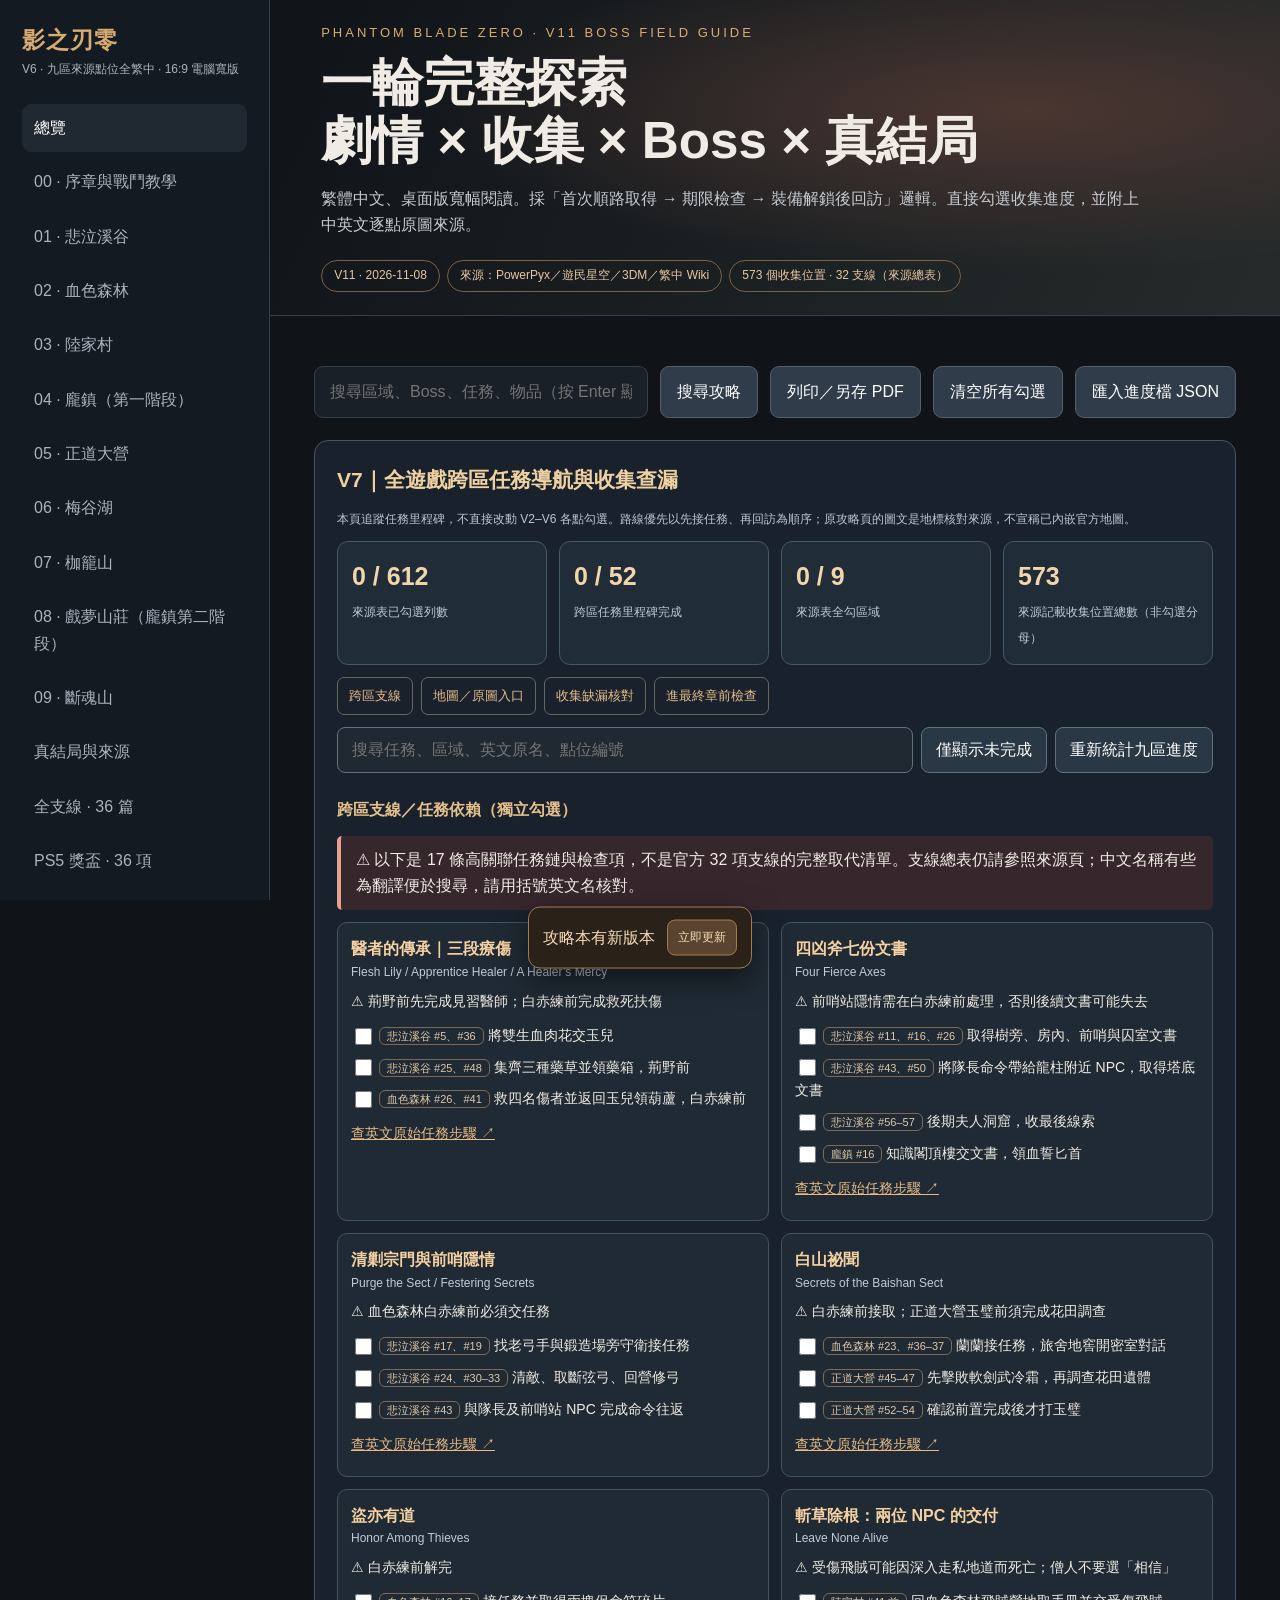
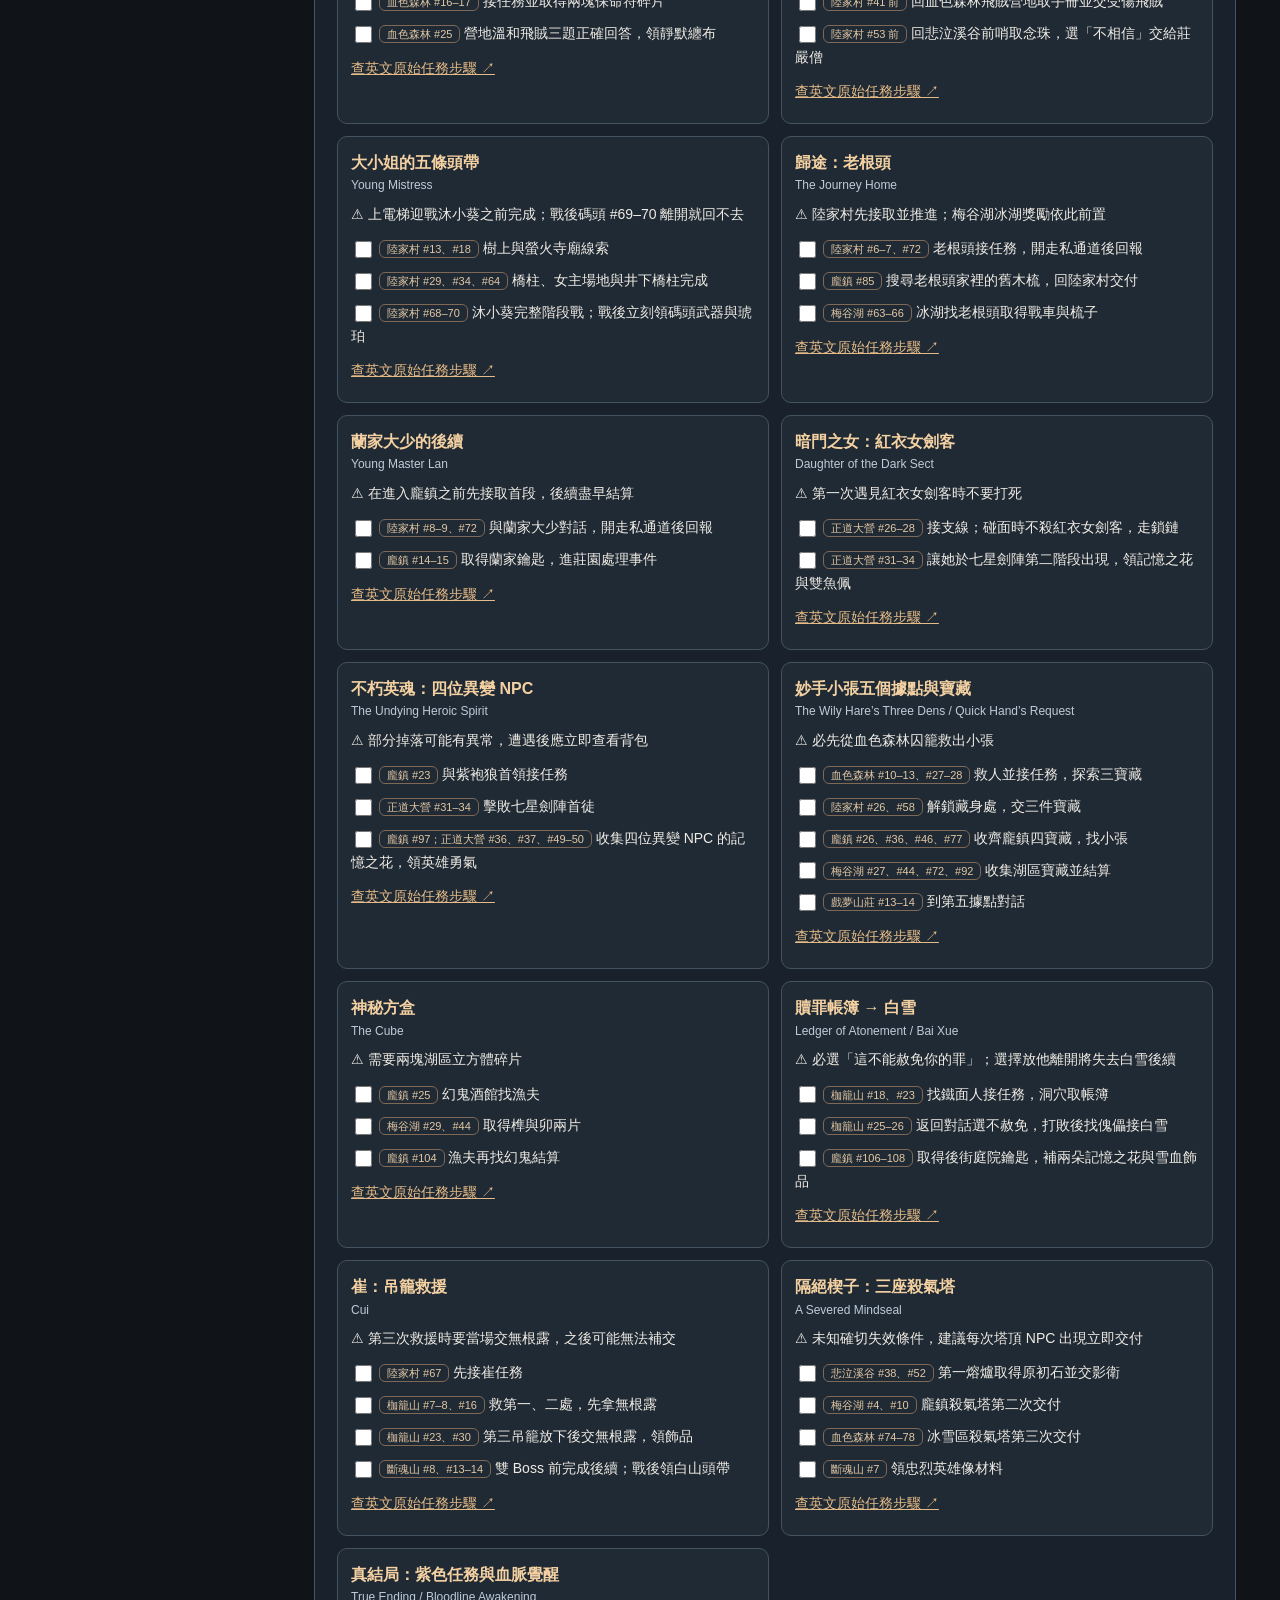
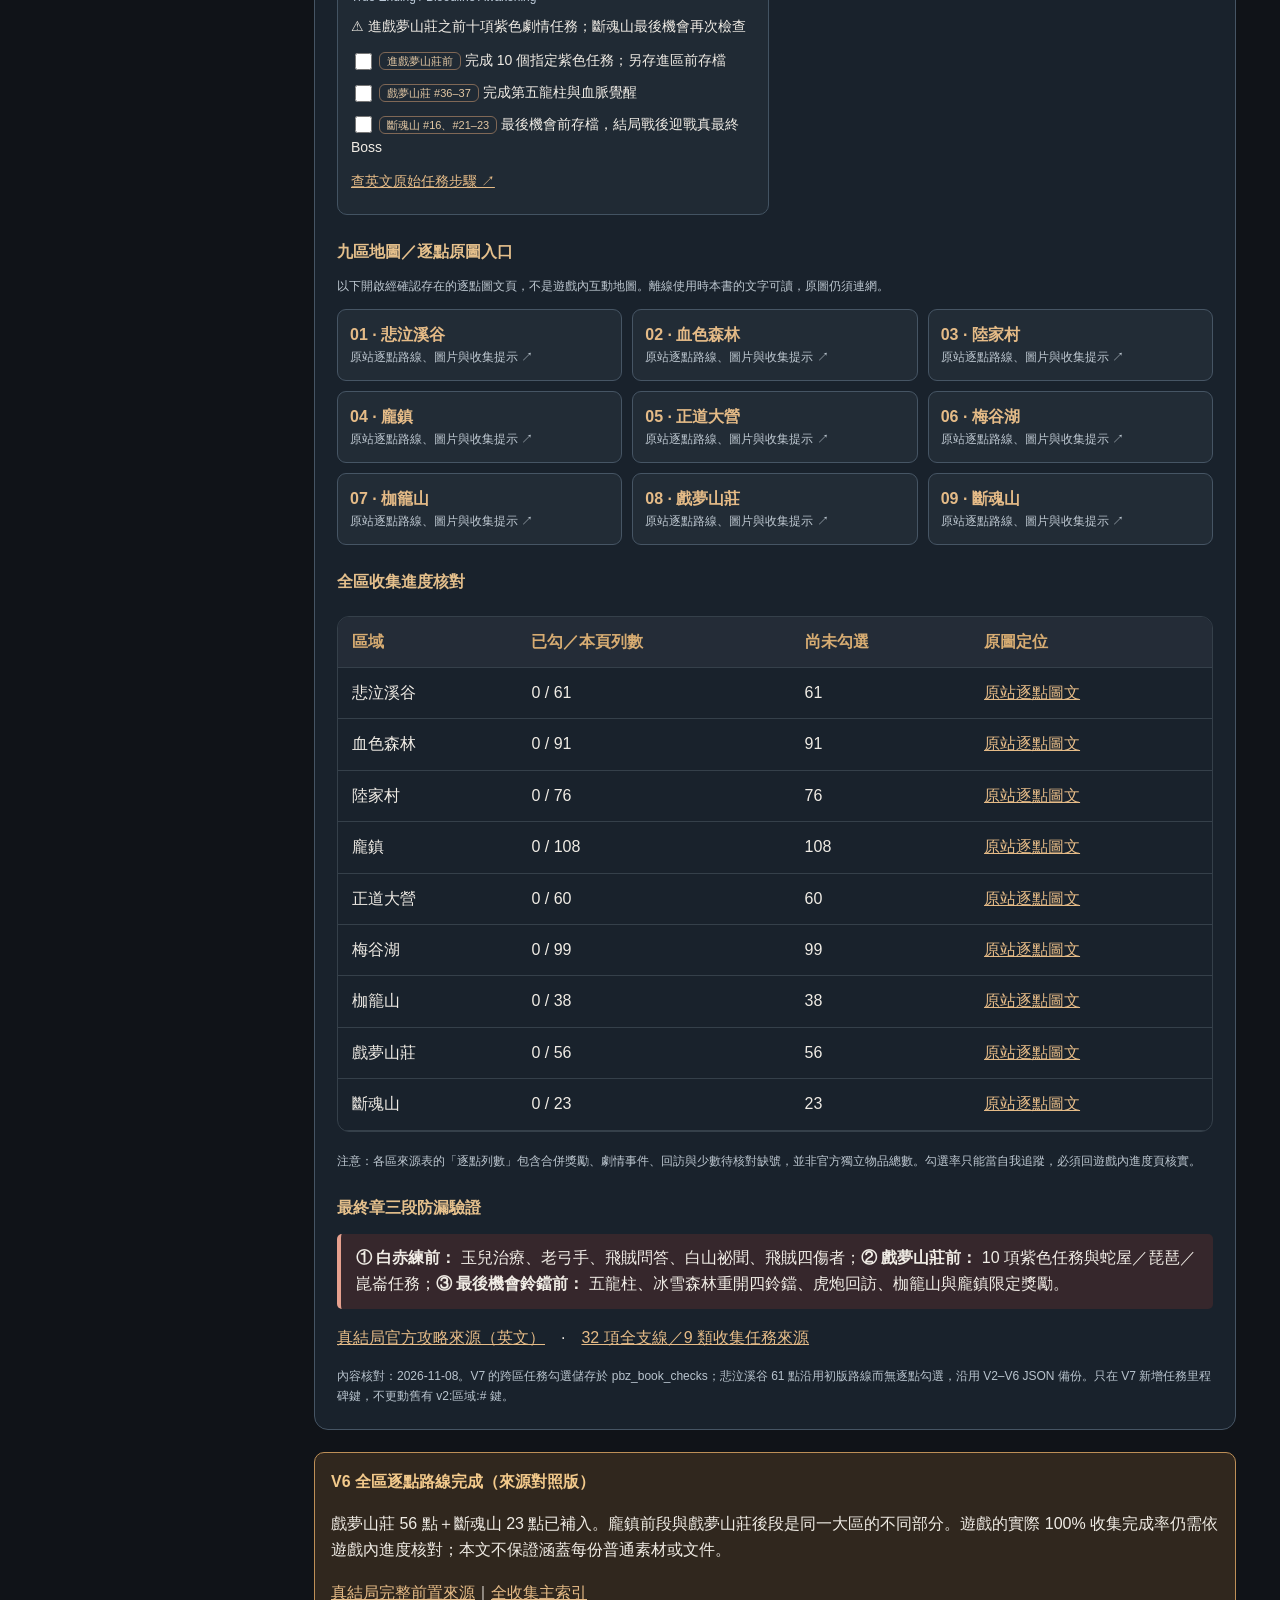
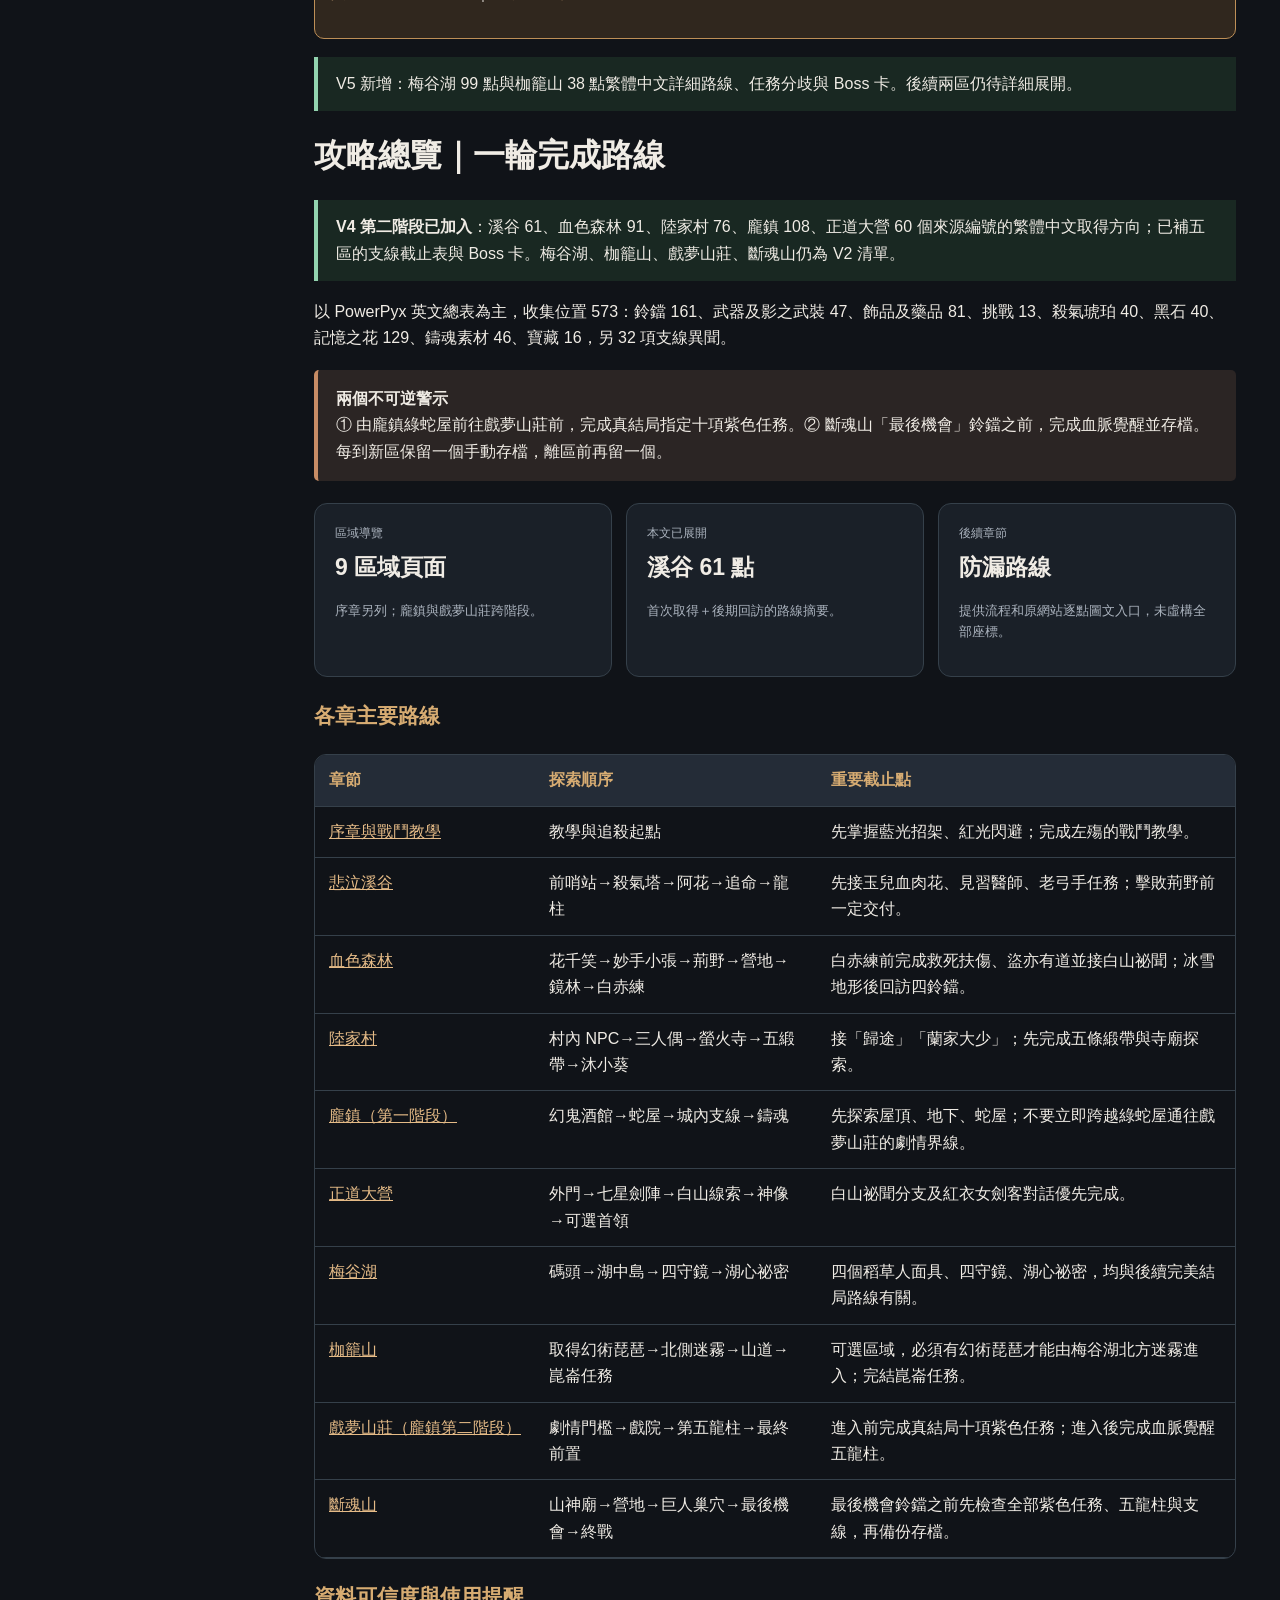
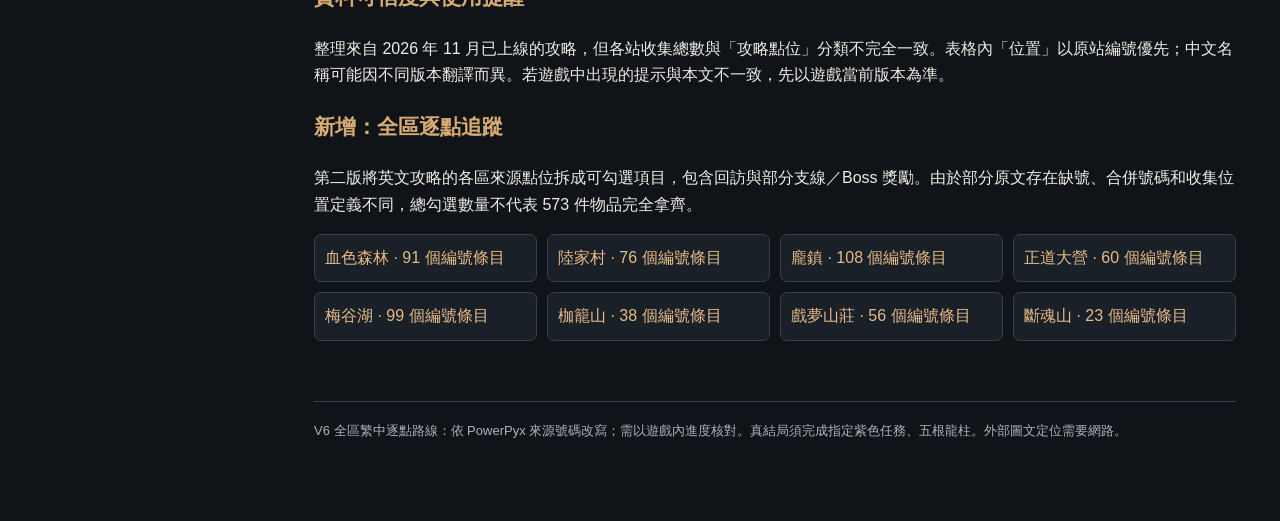
==== docs/index.html @ 02a66f24 "影之刃零攻略本 PWA：離線閱讀、安裝、更新提示 Co-Authored-By: Claude Opus 5.5 <noreply@anthropic.com>" ====
<!DOCTYPE html>

<html lang="zh-Hant"><head><meta charset="utf-8"/><meta content="width=device-width, initial-scale=1, viewport-fit=cover" name="viewport"/><title>影之刃零｜16:9 寬版全流程攻略本</title><style>
:root{--bg:#101318;--panel:#1a2028;--panel2:#202832;--fg:#f0ece5;--muted:#abb3be;--gold:#d7ac72;--line:#35404a;--red:#ef9a9a;--green:#92d3af}*{box-sizing:border-box}html{scroll-behavior:smooth}body{margin:0;font-family:-apple-system,BlinkMacSystemFont,'Noto Sans TC','Microsoft JhengHei',sans-serif;background:var(--bg);color:var(--fg);line-height:1.65}button,input{font:inherit}a{color:#e5bb87}a:hover{text-decoration:none}.app{display:grid;grid-template-columns:270px minmax(0,1fr);min-height:100vh}.sidebar{position:sticky;top:0;height:100vh;overflow-y:auto;background:#141a21;border-right:1px solid var(--line);padding:22px}.brand{font-size:23px;font-weight:800;letter-spacing:1px;color:var(--gold)}.sub{font-size:12px;color:var(--muted)}nav{margin-top:24px;display:grid;gap:6px}nav button{background:transparent;border:0;color:var(--muted);text-align:left;cursor:pointer;padding:11px 12px;border-radius:9px}nav button:hover,nav button.active{background:var(--panel2);color:white}.main{min-width:0}.wrap{max-width:1580px;padding:30px 44px 80px;margin:auto}.hero{aspect-ratio:16/5;min-height:275px;border-bottom:1px solid var(--line);background:radial-gradient(ellipse at 75% 35%,#4b3631,transparent 55%),linear-gradient(115deg,#101318,#252b2b);display:flex;align-items:center;padding:4vw}.hero h1{font-size:clamp(30px,4vw,63px);line-height:1.13;margin:10px 0}.kicker{letter-spacing:3px;color:var(--gold);font-size:13px}.lead{color:#c4cbd1;max-width:820px}.pill{border:1px solid #7e6046;color:#e7c7a1;border-radius:25px;padding:5px 12px;display:inline-block;font-size:12px;margin:6px 7px 0 0}.toolbar{display:flex;gap:12px;flex-wrap:wrap;margin:20px 0}.toolbar input{flex:1;min-width:230px;background:var(--panel);color:var(--fg);border:1px solid var(--line);border-radius:9px;padding:12px 15px}.toolbar button,.btn{background:#303c49;border:1px solid #53606d;color:white;padding:11px 16px;border-radius:9px;cursor:pointer;text-decoration:none;display:inline-block}.toolbar button:hover,.btn:hover{background:#485867}.section{display:none}.section.on{display:block}.section h2{font-size:32px;margin:12px 0}.section h3{font-size:21px;color:var(--gold)}.deck{display:grid;grid-template-columns:repeat(auto-fit,minmax(245px,1fr));gap:14px;margin:22px 0}.card{background:var(--panel);border:1px solid var(--line);padding:20px;border-radius:13px}.card .small{font-size:12px;color:var(--muted)}.card strong{display:block;font-size:23px;margin:5px 0}.warning{border-left:4px solid #c78c65;background:#2b2524;padding:16px 18px;margin:18px 0;border-radius:5px}.good{border-left:4px solid var(--green);background:#192822;padding:14px 18px;margin:18px 0}.tag{font-size:12px;border:1px solid var(--line);padding:3px 9px;border-radius:7px;color:#d4dae0}.tablewrap{overflow:auto;border:1px solid var(--line);border-radius:12px;margin:20px 0}table{width:100%;border-collapse:collapse;min-width:690px}th,td{border-bottom:1px solid var(--line);text-align:left;padding:12px 14px;vertical-align:top}th{background:#242c37;color:var(--gold);position:sticky;top:0}tr:hover td{background:#202830}td:first-child{white-space:nowrap}.check{width:19px;height:19px;accent-color:#b98d54;cursor:pointer}.note{font-size:13px;color:var(--muted)}.checklist{display:grid;gap:10px}.todo{padding:11px 14px;background:var(--panel);border:1px solid var(--line);border-radius:9px;display:flex;gap:12px;align-items:flex-start}.todo.done{opacity:.65}.todo.done .label{text-decoration:line-through}.src{display:flex;flex-wrap:wrap;gap:10px;margin:18px 0}.src a{border:1px solid #685840;border-radius:8px;padding:8px 12px;text-decoration:none;font-size:14px}.footer{font-size:13px;color:var(--muted);border-top:1px solid var(--line);padding-top:18px;margin-top:60px}.chapbar{display:flex;justify-content:space-between;align-items:center;gap:10px;flex-wrap:wrap}.muted{color:var(--muted)}.chapter-progress{font-size:14px;color:var(--gold)}@media(max-width:950px){.app{display:block}.sidebar{position:relative;height:auto;padding:14px}.sidebar nav{grid-template-columns:repeat(3,1fr);margin-top:8px}.wrap{padding:20px}.hero{aspect-ratio:auto;min-height:260px;padding:25px}.section h2{font-size:26px}}@media print{body{background:white;color:#111}.sidebar,.toolbar,.no-print{display:none!important}.app{display:block}.hero{color:#111;background:white;min-height:unset;aspect-ratio:auto;padding:20px}.wrap{padding:0 20px}.section{display:block!important;page-break-before:always}.card,.todo{background:white;color:#111;border-color:#bbb}.muted,.note{color:#555}th{background:#ddd;color:#111}.tablewrap{overflow:visible}table{min-width:0;font-size:10px}a{color:#333}.warning,.good{background:white;color:#111}.chapter-progress{color:#555}}
</style><style id="v2-style">.newtracker{margin-top:24px}.newtracker .filterbar{display:flex;gap:10px;flex-wrap:wrap;align-items:center;margin:16px 0}.newtracker select,.newtracker input[type=search]{padding:9px 12px;background:#202832;border:1px solid #4b5a69;border-radius:7px;color:#f0ece5}.newtracker table{min-width:900px}.newtracker .nloc{max-width:410px;font-size:13px;color:#b7c7d2}.newtracker .en{font-size:13px;color:#d5c4ad}.newtracker .tnum{font-variant-numeric:tabular-nums;color:#d7ac72;font-weight:700}.newtracker .miss{color:#f1a4a4;font-weight:700}.newtracker .unverified{color:#f6c38b}.newtracker .done{opacity:.48}.newtracker .progr{font-size:16px;color:#e6c191}.newtracker .headerrow{display:flex;gap:12px;justify-content:space-between;align-items:center;flex-wrap:wrap}.newtracker .buttons{display:flex;gap:8px}.newtracker .buttons button{font-size:13px;padding:7px 12px}.newtracker details{border:1px solid #35404a;border-radius:10px;padding:12px 15px;background:#1a2028;margin:12px 0}.newtracker summary{cursor:pointer;font-weight:600}.trackerindex{display:grid;grid-template-columns:repeat(auto-fit,minmax(200px,1fr));gap:10px}.trackerindex a{padding:10px;border:1px solid #35404a;border-radius:7px;text-decoration:none;background:#1a2028}.newtracker .srcLink{font-size:12px;white-space:nowrap}@media print{.newtracker .filterbar,.newtracker .buttons{display:none}.newtracker table{font-size:9pt;min-width:0}.newtracker .nloc{color:#333}}</style><style id="v3-style">
.v3head{display:flex;gap:12px;align-items:center;justify-content:space-between;flex-wrap:wrap;margin:23px 0 11px}.v3head h3{margin:0;color:#e9bc7c}.v3index{display:flex;gap:8px;flex-wrap:wrap;margin:13px 0 20px}.v3index a{color:#dbe3e6;text-decoration:none;border:1px solid #4c5964;border-radius:7px;padding:7px 11px;background:#222b35;font-size:13px}.v3boss{display:grid;grid-template-columns:repeat(auto-fit,minmax(290px,1fr));gap:12px;margin:14px 0}.v3boss article{background:#1b242d;border:1px solid #394755;border-radius:11px;padding:15px}.v3boss strong{font-size:16px;color:#f2d4a8}.v3boss small{display:block;color:#aab9c5}.v3boss p{margin:7px 0}.v3task{width:100%;min-width:850px}.v3task td:nth-child(1){min-width:185px}.v3task td:nth-child(3){min-width:290px}.v3guide{border:1px solid #4b5661;background:#1b232b;padding:16px 18px;border-radius:12px;margin:12px 0}.v3-route{font-size:14px;line-height:1.8;color:#e3e5e8}.v3-route .warnflag{color:#ffb2a7;font-weight:bold}.v3-status{font-size:12px;color:#c3d3c9;padding:2px 7px;border:1px solid #4b6a59;border-radius:6px;margin-left:6px}.v3-route-verify{font-size:12px;color:#efc18f}.v3-copy{border:1px solid #647485;border-radius:7px;background:#2b3946;color:#fff;padding:6px 11px;cursor:pointer;font-size:13px}.v3sep{border:0;border-top:1px solid #3b4653;margin:22px 0}.v3jump{scroll-margin-top:15px}.newtracker table th:nth-child(5),.newtracker table td:nth-child(5){min-width:340px}.v3stage{border-left:3px solid #c39a64;padding:7px 11px;margin:14px 0;background:#242a30}.v3key{color:#efc79b}.v3donecount{color:#a5dbba}.v3notes{font-size:13px;color:#b9c6d0}@media print{.v3boss article,.v3guide{background:#fff;color:#111}.v3index{display:none}.v3boss article strong,.v3head h3{color:#333}.v3-route{color:#111}.v3task{min-width:0}}
</style><style>.v5guide{margin:22px 0;padding:20px;background:#1a2028;border:1px solid #46515a;border-radius:12px}.v5guide h3{color:#e8ba82}.v5guide h4{margin-top:18px;color:#d7ac72}.v5guide .warning{padding:12px;margin:12px 0}.v5cards{display:grid;grid-template-columns:repeat(2,minmax(0,1fr));gap:12px}.v5cards article{border:1px solid #46515a;border-radius:9px;padding:12px;background:#222a33}.v5cards article b{color:#ead1a6}.v5cards article p{margin:6px 0 0;color:#c7ccd2}@media(max-width:900px){.v5cards{grid-template-columns:1fr}}</style><style>
.v6-banner{border:1px solid #bd8f57;background:#30271e;border-radius:10px;padding:16px;margin:14px 0}.v6-banner b{color:#f2c98b}.v6-warning{padding:10px 14px;margin:8px 0;border-left:3px solid #ef9a9a;background:#35272a;border-radius:5px}.v6-chip{display:inline-block;border:1px solid #59616b;color:#e7c89e;border-radius:20px;padding:3px 10px;margin:3px;font-size:12px}.v6-boss{border:1px solid #485564;border-radius:8px;padding:12px;margin:9px 0;background:#202935}.v6-boss p{margin:5px 0}.v6-guide h4{color:#e6b783;margin-top:20px}.v6-route{padding:4px 0;line-height:1.6}.v6-print{color:#f3cd97;font-weight:600}@media print{.v6-guide,.v6-route{color:#111!important}.v6-warning{color:#111!important}}
</style><style>
.v7panel{margin:22px 0;padding:22px;background:#19222c;border:1px solid #465564;border-radius:14px}.v7panel h3{margin:0 0 12px;color:#eed0a1}.v7panel h4{color:#e5c08c;margin:24px 0 8px}.v7stats{display:grid;grid-template-columns:repeat(auto-fit,minmax(150px,1fr));gap:12px}.v7stat{border:1px solid #475765;border-radius:11px;padding:14px;background:#202c37}.v7stat strong{font-size:25px;color:#f2d5aa;display:block}.v7stat span{font-size:12px;color:#becbd5}.v7grid{display:grid;grid-template-columns:repeat(2,minmax(0,1fr));gap:12px}.v7quest{border:1px solid #435362;border-radius:10px;background:#202a34;padding:13px}.v7quest .v7meta{font-size:12px;color:#bdcbd9}.v7quest b{color:#f4d1a2}.v7quest p{margin:7px 0;font-size:14px}.v7quest label{display:block;padding:4px 0;cursor:pointer;font-size:14px}.v7quest input{accent-color:#d7ac72;width:17px;height:17px;vertical-align:middle;margin-right:7px}.v7quest.done{border-color:#54806a;opacity:.72}.v7warning{border-left:4px solid #e6a08e;padding:11px 15px;background:#36272c;margin:12px 0;border-radius:5px}.v7nav{display:flex;gap:8px;flex-wrap:wrap;margin:12px 0}.v7nav a{border:1px solid #6a665f;padding:7px 11px;border-radius:7px;text-decoration:none;font-size:13px}.v7mono{font-variant-numeric:tabular-nums}.v7mapgrid{display:grid;grid-template-columns:repeat(3,minmax(0,1fr));gap:10px}.v7mapgrid a{display:block;text-decoration:none;border:1px solid #465564;background:#222c36;border-radius:9px;padding:12px}.v7mapgrid a:hover{border-color:#d7ac72}.v7small{font-size:12px;color:#bdc7d0}.v7badge{border:1px solid #806856;border-radius:6px;padding:2px 7px;font-size:11px;color:#e3c8a4}.v7controls{display:flex;gap:8px;flex-wrap:wrap;margin:10px 0 20px}.v7controls button{background:#2a3744;border:1px solid #61707c;border-radius:8px;padding:9px 14px;color:#fff;cursor:pointer}.v7controls input{background:#202832;color:#fff;border:1px solid #61707c;border-radius:8px;padding:9px 14px;min-width:250px;flex:1}.v7foot{font-size:12px;color:#b9c4ce;margin-top:15px}.v7routeflag{border-left:3px solid #e2b580;padding:7px 13px;background:#282b2c;margin:14px 0}@media(max-width:1000px){.v7grid{grid-template-columns:1fr}.v7mapgrid{grid-template-columns:repeat(2,minmax(0,1fr))}}@media print{.v7panel,.v7quest,.v7stat{background:white;color:#111}.v7quest b,.v7stat strong{color:#111}.v7controls{display:none}.v7warning{color:#111;background:#fff}}
</style><style>
.v8tools{display:flex;align-items:center;gap:10px;flex-wrap:wrap;margin:16px 0}
.v8tools input[type=text],.v8tools input:not([type]),.v8tools select{flex:1;min-width:240px;border:1px solid #5d6770;padding:11px;background:#17222c;color:#f7ede2;border-radius:8px}
.v8tools label{display:flex;align-items:center;gap:6px;font-size:13px}
.v8cards{display:grid;grid-template-columns:repeat(auto-fit,minmax(315px,1fr));gap:12px;margin:12px 0 24px}
.v8item{padding:15px;border:1px solid #49535c;border-radius:9px;background:#202a34;line-height:1.6;font-size:13px}
.v8item.done{opacity:.54}.v8item.v8risk{border-left:4px solid #c68c63}
.v8head{display:flex;align-items:center;justify-content:space-between;gap:10px;margin-bottom:5px}
.v8head label{display:flex;gap:9px;align-items:center;font-size:14px}.v8item a{display:inline-block;color:#e5bd82;margin-top:9px}
.v8en,.v8zone{color:#a7bbc7;font-size:12px;margin-bottom:6px}.v8warn{font-size:11px;color:#f5b788}.v8type{font-size:11px;border:1px solid #64717a;border-radius:5px;padding:2px 6px}
.v8stats{display:flex;flex-wrap:wrap;gap:14px;margin:12px 0 17px;color:#eec890}.v8num{min-width:185px;flex:1;background:#202a34;border:1px solid #49535c;padding:14px;border-radius:9px;display:flex;flex-direction:column;gap:3px}.v8num b{font-size:24px}.v8num span{font-size:12px;color:#bdc9d0}
.v8file{cursor:pointer;border:1px solid #64717a;border-radius:7px;padding:10px 12px}.v8file input{max-width:200px;font-size:11px}
@media print{.v8tools{display:none}.v8cards{display:block}.v8item{break-inside:avoid;margin-bottom:10px}}
</style><style id="v9-styles">
.v9layout{display:grid;grid-template-columns:minmax(240px,340px) minmax(0,1fr);gap:18px;align-items:start}.v9panel{padding:20px;background:#1a232d;border:1px solid #465564;border-radius:13px;margin:15px 0}.v9panel h3{margin:0 0 12px;color:#edc18a}.v9tabs{display:flex;flex-wrap:wrap;gap:8px;margin:12px 0}.v9tabs button,.v9btn{cursor:pointer;background:#253340;border:1px solid #637080;color:#f2efe7;border-radius:7px;padding:8px 12px;font-size:13px}.v9tabs button.sel{background:#6e533a;border-color:#b18c5b;color:white}.v9panel select,.v9panel input[type=search]{background:#172029;color:white;border:1px solid #5c6c7b;border-radius:8px;padding:10px;max-width:100%;width:100%}.v9list{display:grid;gap:10px}.v9item{border:1px solid #3c4b59;border-radius:9px;padding:13px;background:#202c36}.v9item strong{color:#f1d5a9}.v9item p{margin:8px 0;color:#c9d3dd;font-size:13px}.v9item small{color:#acc0cf}.v9link{color:#f4c88e!important;font-size:13px;margin-right:12px}.v9danger{border-left:4px solid #ed9b90}.v9grid{display:grid;grid-template-columns:repeat(auto-fit,minmax(260px,1fr));gap:12px}.v9brief{font-size:13px;color:#c0ccda;line-height:1.7}.v9step{display:grid;grid-template-columns:22px 1fr;gap:9px;margin:9px 0;font-size:13px}.v9step b{color:#ebc194}.v9call{border-left:3px solid #d9aa69;background:#292821;padding:13px;margin:12px 0;color:#ecdfc6}.v9pulse{outline:3px solid #e5c087!important;outline-offset:1px}#v9bossList .v9item{margin-bottom:10px}.v9bossrow{display:flex;flex-wrap:wrap;justify-content:space-between;align-items:center;gap:10px}.v9bossrow label{display:flex;gap:8px;align-items:center}.v9bossrow input{accent-color:#d7ac72;width:18px;height:18px}.v9small{font-size:12px;color:#bbc8d4}@media(max-width:1000px){.v9layout{grid-template-columns:1fr}}@media print{.v9panel,.v9item{background:#fff;color:#111}.v9item p,.v9brief{color:#222}.v9tabs,.v9btn{display:none!important}}
</style><style id="v10-style">
.v10intro{color:#bbcad5;font-size:14px;line-height:1.8}.v10grid{display:grid;grid-template-columns:repeat(auto-fit,minmax(255px,1fr));gap:13px}.v10box{padding:17px;border:1px solid #495a69;background:#192632;border-radius:12px;margin:12px 0}.v10box h3{margin:3px 0 12px;color:#f0c997}.v10big{font-size:26px;font-weight:750;color:#f7d4a1}.v10small{font-size:12px;color:#aebfcc}.v10warning{border-left:4px solid #e9a16e;padding:12px;background:#292720;color:#f8e8d5;margin:13px 0}.v10table{width:100%;min-width:760px;font-size:13px}.v10table td,.v10table th{padding:9px 11px}.v10list{display:grid;gap:10px}.v10item{padding:13px;border:1px solid #435461;background:#202c37;border-radius:9px}.v10item label{display:flex;align-items:flex-start;gap:9px;cursor:pointer}.v10item input[type=checkbox]{width:19px;height:19px;accent-color:#d6b184;margin-top:3px;flex-shrink:0}.v10item b{color:#eec89d}.v10item p{font-size:13px;color:#c1d0da;margin:6px 0}.v10input,.v10btn{font-size:13px;padding:9px 11px;border:1px solid #647384;background:#263747;color:#eee;border-radius:7px}.v10btn{cursor:pointer}.v10input{max-width:100%;width:100%}.v10actions{display:flex;gap:9px;flex-wrap:wrap;margin:12px 0}.v10meta{color:#b8c8d4;font-size:12px}.v10progress{height:7px;border-radius:8px;background:#364651;overflow:hidden}.v10progress span{display:block;height:100%;background:#d6aa72}.v10pill{display:inline-block;border:1px solid #66717d;border-radius:5px;padding:1px 6px;font-size:11px;margin-right:6px;color:#d5dce5}.v10num{font-variant-numeric:tabular-nums}.v10split{display:grid;grid-template-columns:1fr 1fr;gap:14px}.v10muted{color:#97a9ba}.v10detail summary{cursor:pointer;padding:7px 0;color:#f3d1a0}@media(max-width:940px){.v10split{grid-template-columns:1fr}}@media print{.v10btn,.v10actions{display:none!important}.v10item,.v10box{break-inside:avoid;background:#fff;color:#111}.v10item p,.v10small{color:#333}}
</style><style id="v11style">
.v11intro{font-size:14px;color:#c5d1dc;max-width:1050px;line-height:1.85}.v11bar{display:flex;flex-wrap:wrap;gap:10px;align-items:center;margin:18px 0}.v11bar select,.v11bar input{background:#17232d;color:#fff;border:1px solid #586b78;border-radius:8px;padding:11px;min-width:180px}.v11bar input{min-width:265px;flex:1}.v11actions{display:flex;gap:8px;flex-wrap:wrap}.v11btn{background:#2e3945;color:#f5e9d6;border:1px solid #637486;border-radius:8px;padding:9px 14px;cursor:pointer}.v11btn:focus-visible{outline:2px solid #e6b879}.v11card{background:#1b2530;border:1px solid #455360;border-radius:13px;margin:12px 0;overflow:hidden}.v11card summary{padding:15px 19px;cursor:pointer;list-style:none;display:flex;gap:16px;justify-content:space-between;align-items:center}.v11card summary::-webkit-details-marker{display:none}.v11card[open]{border-color:#8a6c50}.v11card .v11body{padding:6px 20px 20px;border-top:1px solid #3a4854}.v11card h3{font-size:18px;margin:0;color:#efd0a3}.v11sub{color:#a9bccb;font-size:12px}.v11tag{font-size:11px;border:1px solid #78654c;border-radius:50px;color:#edc99b;padding:3px 9px;white-space:nowrap}.v11tag.danger{border-color:#a66764;color:#ffb4af}.v11grid{display:grid;grid-template-columns:repeat(auto-fit,minmax(260px,1fr));gap:13px}.v11box{background:#222e3a;padding:13px 15px;border-radius:8px;margin:11px 0}.v11box b{color:#f3c990}.v11box p{margin:5px 0;color:#e0e6eb;font-size:13px}.v11done{display:flex;gap:8px;align-items:center;font-size:13px;cursor:pointer}.v11done input{width:19px;height:19px;accent-color:#d7ac72}.v11small{font-size:12px;color:#bdcad5}.v11links{display:flex;gap:15px;flex-wrap:wrap;font-size:13px}.v11banner{padding:15px 18px;background:#282820;border-left:4px solid #c9a26a;margin:16px 0}.v11count{font-size:13px;color:#e4c8a4}.v11link{color:#efc58c}.v11empty{padding:28px;color:#c3cbd2}.v11spoiler{border:1px dashed #7e6861;padding:9px;border-radius:7px;margin:9px 0}.v11spoiler summary{cursor:pointer;color:#e6c7a3}.v11spoiler p{font-size:13px;margin:8px 0}.v11checklist{display:grid;grid-template-columns:repeat(auto-fit,minmax(240px,1fr));gap:8px;margin:12px 0}.v11checklist label{border:1px solid #445565;border-radius:8px;padding:10px;display:flex;gap:9px;align-items:center;font-size:13px}.v11checklist input{accent-color:#d7ac72}.v11printnote{font-size:12px;color:#a9bacb}@media(max-width:800px){.v11card summary{align-items:flex-start;flex-direction:column}.v11bar select,.v11bar input{width:100%}}@media print{.v11card,.v11box{background:white;color:#111}.v11box p{color:#222}.v11bar,.v11actions,.v11links{display:none}}
</style><meta name="theme-color" content="#141a21"/>
<meta name="description" content="影之刃零 電腦版全流程攻略：九區路線、收集、Boss 詳解、地圖對照，可離線閱讀"/>
<link rel="manifest" href="manifest.webmanifest"/>
<link rel="icon" href="icons/icon.svg" type="image/svg+xml"/>
<link rel="apple-touch-icon" href="icons/apple-touch-icon.png"/>
<meta name="apple-mobile-web-app-capable" content="yes"/>
<meta name="mobile-web-app-capable" content="yes"/>
<meta name="apple-mobile-web-app-status-bar-style" content="black-translucent"/>
<meta name="apple-mobile-web-app-title" content="影之刃零攻略"/>
<style id="pwa-css">/* ===== PWA 外殼樣式（由 build.py 注入） ===== */
:root{--sat:env(safe-area-inset-top,0px);--sab:env(safe-area-inset-bottom,0px)}
body{padding-bottom:var(--sab);-webkit-tap-highlight-color:transparent;overscroll-behavior-y:none}
.pwa-box{margin-top:18px;padding:12px;border:1px solid var(--line);border-radius:11px;background:#18202a;display:grid;gap:8px}
.pwa-box .pwa-ver{font-size:11px;color:var(--muted);line-height:1.5}
.pwa-box .pwa-row{display:flex;gap:6px;flex-wrap:wrap}
.pwa-btn{background:#303c49;border:1px solid #53606d;color:#fff;padding:7px 10px;border-radius:8px;cursor:pointer;font-size:12px}
.pwa-btn:hover{background:#485867}
.pwa-btn.gold{background:#5a4430;border-color:#a37b4f;color:#f5dcb9}
.pwa-net{display:inline-block;font-size:11px;padding:2px 8px;border-radius:20px;border:1px solid #3f6b55;color:var(--green)}
.pwa-net.off{border-color:#7e4a4a;color:var(--red)}
.pwa-toast{position:fixed;left:50%;bottom:calc(18px + var(--sab));transform:translateX(-50%) translateY(140%);z-index:9999;background:#2a2219;border:1px solid #a37b4f;color:#f5dcb9;border-radius:12px;padding:12px 14px;display:flex;gap:12px;align-items:center;box-shadow:0 10px 30px #0008;transition:transform .3s ease;max-width:calc(100vw - 32px);white-space:nowrap}
.pwa-toast.show{transform:translateX(-50%) translateY(0)}
.pwa-ios{font-size:12px;color:var(--muted);display:none}
@media(max-width:950px){
  .sidebar{position:sticky;top:0;z-index:50;padding:calc(10px + var(--sat)) 12px 8px;border-right:0;border-bottom:1px solid var(--line);background:#141a21f2;backdrop-filter:blur(8px)}
  .sidebar .brand{font-size:18px}
  .sidebar>.sub,.sidebar nav+.sub{display:none}
  .sidebar nav{display:flex!important;overflow-x:auto;gap:4px;margin-top:6px;scrollbar-width:none;-webkit-overflow-scrolling:touch}
  .sidebar nav::-webkit-scrollbar{display:none}
  .sidebar nav button{flex:0 0 auto;white-space:nowrap;padding:7px 11px;font-size:14px}
  .pwa-box{display:none}
  .sidebar.pwa-open .pwa-box{display:grid}
  .pwa-menu{display:inline-block!important}
  .hero{min-height:200px}
  .toolbar input{min-width:0;flex:1 1 100%}
  .toolbar button{flex:1 1 auto;padding:9px 12px}
}
.pwa-menu{display:none;float:right;background:transparent;border:1px solid var(--line);color:var(--muted);border-radius:8px;padding:3px 9px;cursor:pointer;font-size:13px}
@media print{.pwa-box,.pwa-toast,.pwa-menu{display:none!important}}
</style></head><body><div class="app"><aside class="sidebar"><div class="brand">影之刃零</div><div class="sub">全流程攻略本 · 16:9 電腦寬版</div><nav id="nav"></nav><div class="sub" style="margin-top:23px">☑ 勾選進度保留在此瀏覽器<br/>⌘ / Ctrl + F 可搜尋本頁<br/>瀏覽器列印可另存 PDF</div></aside><main class="main"><header class="hero"><div><div class="kicker">PHANTOM BLADE ZERO · V4 FULL ROUTE FIELD GUIDE</div><h1>一輪完整探索<br/>劇情 × 收集 × Boss × 真結局</h1><p class="lead">繁體中文、桌面版寬幅閱讀。採「首次順路取得 → 期限檢查 → 裝備解鎖後回訪」邏輯。直接勾選收集進度，並附上中英文逐點原圖來源。</p><span class="pill">研究日期 2026-11-07</span><span class="pill">來源：PowerPyx／遊民星空／3DM／繁中 Wiki</span><span class="pill">573 個收集位置 · 32 支線（來源總表）</span></div></header><div class="wrap"><div class="toolbar no-print"><input id="search" placeholder="搜尋區域、Boss、任務、物品（按 Enter 顯示結果）"/><button id="searchBtn">搜尋攻略</button><button id="print">列印／另存 PDF</button><button id="clear">清空所有勾選</button></div><div id="content"></div><div class="footer">V9 導航強化版：全九區繁體中文來源路線與回訪表、36 篇支線標題、36 個 PS5 獎盃核對。來源編號不等於遊戲內獨立物品數。中文任務名為對照意譯；部分 Boss 詳細招式與遊戲實際地圖仍需實機核實。</div></div></main></div>
<script>
const chapters=[["序章", "序章與戰鬥教學", "教學與追殺起點", "先掌握藍光招架、紅光閃避；完成左殤的戰鬥教學。", "無需強制完成收集點表。", "https://www.3dmgame.com/gl/3993074.html"], ["悲泣溪谷", "悲泣溪谷", "前哨站→殺氣塔→阿花→追命→龍柱", "先接玉兒血肉花、見習醫師、老弓手任務；擊敗荊野前一定交付。", "61 個攻略編號；後期還需回訪。", "https://www.powerpyx.com/phantom-blade-zero-weeping-creek-valley-collectible-locations/"], ["血色森林", "血色森林", "花千笑→妙手小張→荊野→營地→鏡林→白赤練", "白赤練前完成救死扶傷、盜亦有道並接白山祕聞；冰雪地形後回訪四鈴鐺。", "包含鏡林、龍柱、妙手小張三件寶藏。", "https://www.powerpyx.com/phantom-blade-zero-crimson-forest-collectible-locations/"], ["陸家村", "陸家村", "村內 NPC→三人偶→螢火寺→五緞帶→沐小葵", "接「歸途」「蘭家大少」；先完成五條緞帶與寺廟探索。", "76 個攻略編號；若路障未解，標記回訪。", "https://www.powerpyx.com/phantom-blade-zero-village-of-lu-collectible-locations/"], ["龐鎮", "龐鎮（第一階段）", "幻鬼酒館→蛇屋→城內支線→鑄魂", "先探索屋頂、地下、蛇屋；不要立即跨越綠蛇屋通往戲夢山莊的劇情界線。", "可解鎖鑄魂，妙手小張在此另有寶藏。", "https://www.powerpyx.com/phantom-blade-zero-pangzhen-collectible-locations/"], ["正道大營", "正道大營", "外門→七星劍陣→白山線索→神像→可選首領", "白山祕聞分支及紅衣女劍客對話優先完成。", "60 個攻略編號；留意人偶與回訪武裝。", "https://www.powerpyx.com/phantom-blade-zero-mandate-encampment-collectible-locations/"], ["梅谷湖", "梅谷湖", "碼頭→湖中島→四守鏡→湖心祕密", "四個稻草人面具、四守鏡、湖心祕密，均與後續完美結局路線有關。", "99 個攻略編號；後續進入枷籠山的關鍵。", "https://www.powerpyx.com/phantom-blade-zero-meigu-lake-collectible-locations/"], ["枷籠山", "枷籠山", "取得幻術琵琶→北側迷霧→山道→崑崙任務", "可選區域，必須有幻術琵琶才能由梅谷湖北方迷霧進入；完結崑崙任務。", "38 個攻略編號。", "https://www.powerpyx.com/phantom-blade-zero-mountain-of-imprisonment-collectible-locations/"], ["戲夢山莊", "戲夢山莊（龐鎮第二階段）", "劇情門檻→戲院→第五龍柱→最終前置", "進入前完成真結局十項紫色任務；進入後完成血脈覺醒五龍柱。", "跨區回訪四個冰雪鈴鐺。", "https://www.powerpyx.com/phantom-blade-zero-mirage-estate-pangzhen-collectible-locations/"], ["斷魂山", "斷魂山", "山神廟→營地→巨人巢穴→最後機會→終戰", "最後機會鈴鐺之前先檢查全部紫色任務、五龍柱與支線，再備份存檔。", "兩種結局；真結局有額外最終戰。", "https://www.powerpyx.com/phantom-blade-zero-mount-soulrend-collectible-locations/"]],points=[{"id": 1, "type": "鈴鐺", "name": "起點", "note": "劇情自動開啟"}, {"id": 2, "type": "鈴鐺", "name": "夫人裂隙", "note": "腳手架右側梯子往下"}, {"id": 3, "type": "支線", "name": "三面混沌", "note": "鈴鐺旁雕像先接任務，戰鬥可回訪"}, {"id": 4, "type": "飾品", "name": "獵人洞察", "note": "返回梯子上方，越過鎖鏈擊敗敵人"}, {"id": 5, "type": "支線", "name": "血肉花", "note": "遇玉兒對話，立刻接取"}, {"id": 6, "type": "武器", "name": "黑傷雙刃", "note": "玉兒前方瀑布附近"}, {"id": 7, "type": "鈴鐺", "name": "初遇玉兒", "note": "瀑布旁爬梯"}, {"id": 8, "type": "飾品", "name": "筋力綁帶", "note": "過橋擊敗持大劍敵人"}, {"id": 9, "type": "鈴鐺", "name": "紅線屏障", "note": "紅線障壁旁平台"}, {"id": 10, "type": "鈴鐺", "name": "破碎傀儡谷", "note": "房屋附近空地"}, {"id": 11, "type": "線索", "name": "四凶斧第一卷", "note": "鈴鐺旁書籍及左側房間"}, {"id": 12, "type": "碎片", "name": "殺氣琥珀①", "note": "解除紅線屏障敵人旁寶箱"}, {"id": 13, "type": "Boss／武器", "name": "殘鋼／殘鋼刃", "note": "擊敗殘鋼獲取"}, {"id": 14, "type": "鈴鐺", "name": "殘鋼亭", "note": "Boss 場地旁"}, {"id": 15, "type": "碎片", "name": "殺氣琥珀②", "note": "攀牆後、箱堆伏兵附近"}, {"id": 16, "type": "鈴鐺／線索", "name": "前哨站庭院、四凶斧第二卷", "note": "入口右側建築"}, {"id": 17, "type": "支線", "name": "老弓手委託", "note": "屋頂 NPC；白赤練前建議完成"}, {"id": 18, "type": "武器", "name": "長形黑傷", "note": "鍛造設施後方武器架"}, {"id": 19, "type": "支線", "name": "前哨站隱情", "note": "找守衛、鍛造附近 NPC 對話"}, {"id": 20, "type": "鈴鐺", "name": "前哨站", "note": "鍛造設施旁"}, {"id": 21, "type": "碎片／鑰匙", "name": "黑石①、牢房鑰匙", "note": "小庭院屍體拿鑰匙，回入口洞窟開牢"}, {"id": 22, "type": "Boss／影之武裝", "name": "斧主彭猛／巨凶斧", "note": "擊敗後可打碎鎖鏈障礙"}, {"id": 23, "type": "鈴鐺", "name": "斧主敗亡", "note": "彭猛場內"}, {"id": 24, "type": "碎片", "name": "殺氣琥珀③", "note": "用巨凶斧破障，附近清敵"}, {"id": 25, "type": "支線", "name": "見習醫師", "note": "回前哨站鈴鐺旁找玉兒，荊野前完成"}, {"id": 26, "type": "鈴鐺／線索", "name": "斧主囚室、四凶斧第三卷", "note": "追命劇情後桌面拾取"}, {"id": 27, "type": "飾品", "name": "護石", "note": "先觸發馬廄旁墳墓 NPC 對話，再調查"}, {"id": 28, "type": "藥品", "name": "專注藥丸", "note": "囚室出口左側破障寶箱"}, {"id": 29, "type": "鈴鐺", "name": "溪谷平原入口", "note": "過橋小門旁"}, {"id": 30, "type": "碎片／任務物", "name": "黑石②、斷弦弓", "note": "清除山坡弓手"}, {"id": 31, "type": "飾品", "name": "追獵信物", "note": "弓手附近寶箱"}, {"id": 32, "type": "鈴鐺", "name": "無情弓手營地", "note": "寶箱前方樓梯"}, {"id": 33, "type": "影之武裝", "name": "羽弓", "note": "帶斷弦弓回前哨站找老弓手修復"}, {"id": 34, "type": "鈴鐺", "name": "殺氣塔一樓", "note": "木橋後上樓"}, {"id": 35, "type": "Boss／武器", "name": "新娘阿花／紅妝鬼斬", "note": "殺氣塔右後方洞口往下走"}, {"id": 36, "type": "鈴鐺／任務物", "name": "血肉花田、雙生血肉花", "note": "阿花後取得花，返回玉兒交付"}, {"id": 37, "type": "鈴鐺", "name": "殺氣塔頂", "note": "回塔一樓上樓"}, {"id": 38, "type": "支線", "name": "隔絕楔子第一階段", "note": "找影衛，殺氣爐取原初石；保留手柄"}, {"id": 39, "type": "鈴鐺", "name": "瀑布橋", "note": "爬塔由高處落下"}, {"id": 40, "type": "鈴鐺", "name": "大瀑布", "note": "過橋沿路"}, {"id": 41, "type": "Boss／影之武裝", "name": "追命／追命鎖鐮", "note": "擊敗取得鉤索能力"}, {"id": 42, "type": "飾品", "name": "凌然吊墜", "note": "回起點，以鎖鐮鉤到舊平台"}, {"id": 43, "type": "鈴鐺", "name": "龍柱眺望", "note": "塔頂取得鑰匙，溪谷平原開門"}, {"id": 44, "type": "碎片", "name": "殺氣琥珀④", "note": "生鏽龍柱鑰匙開門後清敵"}, {"id": 45, "type": "鈴鐺", "name": "悲泣溪谷龍柱", "note": "破洞穴路障"}, {"id": 46, "type": "挑戰", "name": "第一龍柱挑戰前置", "note": "戰力不足可回訪"}, {"id": 47, "type": "飾品／挑戰", "name": "反擊護腕", "note": "龍柱挑戰獎勵"}, {"id": 48, "type": "支線", "name": "見習醫師交付", "note": "止血藤、凝葉草、瑕金草交玉兒"}, {"id": 49, "type": "碎片", "name": "黑石③", "note": "龍柱眺望往北河道木平台寶箱"}, {"id": 50, "type": "碎片／線索", "name": "黑石④、四凶斧第五卷", "note": "殺氣塔下洞穴僧人及桌面"}, {"id": 51, "type": "鈴鐺", "name": "殺氣塔底部", "note": "沿洞穴下行"}, {"id": 52, "type": "飾品", "name": "反射裝置", "note": "塔底殺氣爐使用手柄"}, {"id": 53, "type": "藥品", "name": "血脈恢復藥", "note": "爬梯後敵人旁寶箱"}, {"id": 54, "type": "鈴鐺", "name": "緋紅山莊", "note": "炸藥敵人破籠，升降梯下去"}, {"id": 55, "type": "材料", "name": "古代甲冑碎片", "note": "緋紅山莊鈴鐺左邊"}, {"id": 56, "type": "鈴鐺", "name": "夫人洞窟", "note": "陸家村任務進度後回訪"}, {"id": 57, "type": "飾品／任務物", "name": "神機戒指／彩色風車", "note": "夫人洞窟回訪路線"}, {"id": 58, "type": "記憶之花", "name": "緋紅山莊內部", "note": "需後期傀儡之舌"}, {"id": 59, "type": "鈴鐺", "name": "拾荒者圈養場", "note": "緋紅山莊內部回訪"}, {"id": 60, "type": "Boss／材料", "name": "拾荒傀儡、寒髓", "note": "緋紅山莊內部後期挑戰"}, {"id": 61, "type": "鑄魂材料", "name": "虎炮破牆隱藏處", "note": "後期取得虎炮，再回龍柱附近破牆"}],ending=["Deep in the Valley｜深入溪谷", "Illusion of Inanis｜虛空幻境", "Sha-Chi Powered Boat｜殺氣動力船", "Allure of Vanity｜虛榮誘惑", "Illusory Pipa｜幻術琵琶", "Pillars of Kunlun｜崑崙之柱", "Whence the Weeping｜悲泣之源", "The Herald’s Illusion｜使者幻境", "Crimson Manor｜緋紅山莊", "Secrets at the Heart of the Lake｜湖心祕密", "Bloodline Awakening｜血脈覺醒（第五龍柱後）"],areas={"血色森林": ["入場前完成玉兒見習醫師", "通過花千笑，沿途搜刮", "救出妙手小張並接寶藏任務", "荊野前確認醫師交付", "完成盜亦有道、救死扶傷", "白赤練前接白山祕聞", "鏡林三面鏡與榕樹之心", "完成第二龍柱或登記回訪", "白赤練 Boss 戰", "戲夢山莊後回來重啟四個冰雪鈴鐺"], "陸家村": ["與老根頭接歸途", "與蘭家大少對話", "搜三人偶水井、寺廟與洞窟", "收齊五條緞帶", "找妙手小張三件寶藏", "擊敗區域 Boss 並取得開路武裝", "留下未取得的回訪標記"], "龐鎮": ["探索幻鬼酒館、解鎖鑄魂", "調查城內屋頂和地底", "接蛇屋相關任務", "搜集妙手小張寶藏", "取得各蛇屋門禁與關鍵道具", "先進正道大營、梅谷湖與枷籠山", "十項紫色任務完成前不進戲夢山莊"], "正道大營": ["取得大營外門鑰匙", "七星劍陣", "白山祕聞與屍體線索", "力士神像碎片", "可選 Boss 與玉璧人偶", "回訪隱藏武裝"], "梅谷湖": ["探索碼頭、湖心島與支路", "四個稻草人面具", "啟動四守鏡", "完成湖心祕密", "取得幻術琵琶必要線索", "龍柱／湖中 Boss", "回訪特殊機關"], "枷籠山": ["先完成幻術琵琶", "從梅谷湖北方迷霧進入", "啟動山路鈴鐺", "完成崑崙相關支線", "可選 Boss 與機關", "核對所有重要道具"], "戲夢山莊": ["進入前十項紫色任務打勾", "探索戲院、面具祭壇、竹林、書房", "擊敗山莊首領", "第五龍柱", "完成血脈覺醒", "回訪冰雪血色森林", "離開前整理所有可補支線"], "斷魂山": ["山神廟、山道、最後營地", "巨人巢穴與 Boss", "確認真結局任務", "最後機會鈴鐺前手動存檔", "正常終戰後若符合條件追加真結局 Boss", "結局後自由探索補漏"]};
const nav=[['總覽','overview'],...chapters.map((c,i)=>[String(i).padStart(2,'0')+' · '+c[1],'c'+i]),['真結局與來源','ending']];
let active='overview';const saved=()=>{try{return JSON.parse(localStorage.getItem('pbz_book_checks')||'{}')}catch(e){return {}}};let checks=saved();const el=(s)=>document.createElement(s);const esc=s=>String(s).replace(/[&<>"']/g,c=>({'&':'&amp;','<':'&lt;','>':'&gt;','"':'&quot;',"'":'&#39;'}[c]));
function checkbox(key,label){let box=el('label');box.className='todo'+(checks[key]?' done':'');box.innerHTML=`<input class="check" type="checkbox" ${checks[key]?'checked':''}><span class="label">${esc(label)}</span>`;box.querySelector('input').addEventListener('change',e=>{checks[key]=e.target.checked;localStorage.setItem('pbz_book_checks',JSON.stringify(checks));box.classList.toggle('done',e.target.checked);updateProgress()});return box}
function list(area,items){const x=el('div');x.className='checklist';items.forEach((s,i)=>x.append(checkbox(area+':'+i,s)));return x}
function sources(url){return `<div class="src"><a href="${esc(url)}" target="_blank" rel="noopener noreferrer">英文逐點圖文 ↗</a><a href="https://www.gamersky.com/handbook/Special/dbzero/" target="_blank">遊民星空中文專題 ↗</a><a href="https://www.3dmgame.com/gl/3993074.html" target="_blank">3DM 劇情流程 ↗</a><a href="https://www.phantombladezero.help/zh-hant/guide" target="_blank">繁體 Wiki ↗</a></div>`}
function makeOverview(){let s=el('section');s.id='overview';s.className='section';s.innerHTML=`<h2>攻略總覽｜一輪完成路線</h2><p>以 PowerPyx 英文總表為主，收集位置 573：鈴鐺 161、武器及影之武裝 47、飾品及藥品 81、挑戰 13、殺氣琥珀 40、黑石 40、記憶之花 129、鑄魂素材 46、寶藏 16，另 32 項支線異聞。</p><div class="warning"><strong>兩個不可逆警示</strong><br>① 由龐鎮綠蛇屋前往戲夢山莊前，完成真結局指定十項紫色任務。② 斷魂山「最後機會」鈴鐺之前，完成血脈覺醒並存檔。每到新區保留一個手動存檔，離區前再留一個。</div><div class="deck"><div class="card"><div class="small">區域導覽</div><strong>9 區域頁面</strong><p class="note">序章另列；龐鎮與戲夢山莊跨階段。</p></div><div class="card"><div class="small">本文已展開</div><strong>溪谷 61 點</strong><p class="note">首次取得＋後期回訪的路線摘要。</p></div><div class="card"><div class="small">後續章節</div><strong>防漏路線</strong><p class="note">提供流程和原網站逐點圖文入口，未虛構全部座標。</p></div></div><h3>各章主要路線</h3>`;let t=el('div');t.className='tablewrap';t.innerHTML='<table><thead><tr><th>章節</th><th>探索順序</th><th>重要截止點</th></tr></thead><tbody>'+chapters.map((c,i)=>`<tr><td><a href="#c${i}" class="go" data-target="c${i}">${esc(c[1])}</a></td><td>${esc(c[2])}</td><td>${esc(c[3])}</td></tr>`).join('')+'</tbody></table>';s.append(t);s.insertAdjacentHTML('beforeend','<h3>資料可信度與使用提醒</h3><p>整理來自 2026 年 11 月已上線的攻略，但各站收集總數與「攻略點位」分類不完全一致。表格內「位置」以原站編號優先；中文名稱可能因不同版本翻譯而異。若遊戲中出現的提示與本文不一致，先以遊戲當前版本為準。</p>');return s}
function makeChapter(c,i){let s=el('section');s.id='c'+i;s.className='section';s.innerHTML=`<div class="chapbar"><span class="tag">CHAPTER ${String(i).padStart(2,'0')}</span><span class="chapter-progress" id="progress${i}"></span></div><h2>${esc(c[1])}</h2><p class="muted">建議路線：${esc(c[2])}</p><div class="warning"><strong>防漏：</strong>${esc(c[3])}</div><div class="good"><strong>收集目標：</strong>${esc(c[4])}</div>${sources(c[5])}`;
if(i===0){s.insertAdjacentHTML('beforeend','<h3>劇情／操作順序</h3>');s.append(list('intro',['竹林、庭院移動教學','一般攻擊與殺氣管理','藍光攻擊：完美招架','紅光攻擊：閃避','左殤教學戰鬥','序章逃亡，前往悲泣溪谷']));return s}
if(i===1){s.insertAdjacentHTML('beforeend','<h3>悲泣溪谷：PowerPyx #1–#61 逐點核對</h3><p class="note">依主要行進先後編排，#56–#61 為後期回訪。這是 61 個來源條目的意譯摘要，不代表每個普通道具箱都屬於此清單。</p>');let wrap=el('div');wrap.className='tablewrap';let table=el('table');table.innerHTML='<thead><tr><th>完成</th><th>點位</th><th>類型</th><th>項目／Boss</th><th>取得方式與注意</th></tr></thead>';let tbody=el('tbody');points.forEach(p=>{let row=el('tr');row.dataset.search=(p.id+' '+p.name+' '+p.note+' '+p.type).toLowerCase();row.innerHTML=`<td></td><td>#${p.id}</td><td>${esc(p.type)}</td><td><strong>${esc(p.name)}</strong></td><td>${esc(p.note)}</td>`;let ck=el('input');ck.className='check';ck.type='checkbox';let key='valley:'+p.id;ck.checked=!!checks[key];ck.addEventListener('change',e=>{checks[key]=e.target.checked;localStorage.setItem('pbz_book_checks',JSON.stringify(checks));row.style.opacity=e.target.checked?'.55':'1';updateProgress()});row.style.opacity=ck.checked?'.55':'1';row.children[0].append(ck);tbody.append(row)});table.append(tbody);wrap.append(table);s.append(wrap);s.insertAdjacentHTML('beforeend','<h3>離開前檢查</h3>');s.append(list('valley-final',['已交玉兒雙生血肉花及三種藥草','已修復羽弓','已取得巨凶斧與追命鎖鐮','已觸發墳墓 NPC 對話並取飾品','已接隔絕楔子與三面混沌','已記錄龍柱、緋紅山莊待回訪項','已保留離區前手動存檔']));return s}
s.insertAdjacentHTML('beforeend','<h3>劇情順序與防漏清單</h3>');s.append(list(c[0],areas[c[0]]||[]));s.insertAdjacentHTML('beforeend','<div class="warning"><strong>逐點資料狀態：</strong>本章下方已新增逐點名稱與來源對照；部分項目仍需打開來源圖片確認實際位置。若要一次取得全部物品，務必打開上方該區 PowerPyx 逐點圖文，核對圖片與可進入條件。</div>');return s}
function makeEnding(){let s=el('section');s.id='ending';s.className='section';s.innerHTML=`<h2>真結局｜永久截止點與任務</h2><p>英文攻略確認有一般結局與真結局兩種。真結局在正常最終 Boss 後追加終戰，且可以在一輪解鎖相關獎盃。</p><div class="warning"><strong>第一截止點：</strong>龐鎮綠蛇屋進入戲夢山莊之前，完成前十項紫色任務。<br><strong>第二截止點：</strong>戲夢山莊完成第五龍柱「血脈覺醒」，斷魂山「最後機會」鈴鐺前再次確認。</div><h3>真結局 11 項逐項確認</h3><p class="note">英文任務原名為 PowerPyx 的核對依據，中文為對照意譯，不保證與遊戲繁中完全相同。</p>`;s.append(list('end',ending));s.insertAdjacentHTML('beforeend',`<h3>中英文參考來源</h3><div class="src"><a href="https://www.powerpyx.com/phantom-blade-zero-true-ending-guide/" target="_blank">PowerPyx 真結局條件 ↗</a><a href="https://www.powerpyx.com/phantom-blade-zero-collectibles-guide-100-completion/" target="_blank">PowerPyx 573 位置總表 ↗</a><a href="https://www.gamersky.com/handbook/202611/2240895.shtml" target="_blank">遊民星空收集總表 ↗</a><a href="https://www.phantombladezero.help/zh-hant/guide" target="_blank">繁體 Wiki ↗</a></div><h3>遊玩建議</h3><p>每到大區先接全部支線，先打開可到達鈴鐺，取得新影之武裝後回訪舊圖。尤其「見習醫師」應在擊敗荊野之前交付；飛賊營地的救死扶傷與白山祕聞等應在白赤練前完成前置。通關後可以自由探索，但不可逆的支線對話需要舊存檔。</p>`);return s}
const content=document.getElementById('content'),nv=document.getElementById('nav');[makeOverview(),...chapters.map(makeChapter),makeEnding()].forEach(x=>content.append(x));nav.forEach(([label,id])=>{let b=el('button');b.textContent=label;b.dataset.target=id;b.addEventListener('click',()=>show(id));nv.append(b)});
function show(id){active=id;document.querySelectorAll('.section').forEach(x=>x.classList.toggle('on',x.id===id));document.querySelectorAll('nav button').forEach(b=>b.classList.toggle('active',b.dataset.target===id));history.replaceState(null,'','#'+id);scrollTo({top:0,behavior:'instant'});updateProgress()}
function updateProgress(){chapters.forEach((c,i)=>{let pre=i===1?'valley:':c[0]+':';let num=Object.keys(checks).filter(k=>k.startsWith(pre)&&checks[k]).length;let el=document.getElementById('progress'+i);if(el)el.textContent=num?`已勾選 ${num} 項`:''})}
function search(){let q=document.getElementById('search').value.trim().toLowerCase();if(!q)return;let hits=[];chapters.forEach((c,i)=>{if(c.join(' ').toLowerCase().includes(q))hits.push('c'+i)});points.forEach(p=>{if((p.id+' '+p.type+' '+p.name+' '+p.note).toLowerCase().includes(q))hits.push('c1')});if(ending.join(' ').toLowerCase().includes(q))hits.push('ending');if(hits.length){show(hits[0]);if(hits[0]==='c1'){let rows=[...document.querySelectorAll('#c1 tbody tr')];let r=rows.find(r=>r.dataset.search.includes(q));if(r){r.style.background='#4d4030';r.scrollIntoView({behavior:'smooth',block:'center'})}}}else alert('未找到符合的項目；可以試試不同中文名稱或英文任務名。')}
document.getElementById('searchBtn').onclick=search;document.getElementById('search').onkeydown=e=>{if(e.key==='Enter')search()};document.getElementById('print').onclick=()=>window.print();document.getElementById('clear').onclick=()=>{if(confirm('確定清空本瀏覽器所有勾選紀錄？')){checks={};localStorage.removeItem('pbz_book_checks');location.reload()}};document.addEventListener('click',e=>{let a=e.target.closest('a.go');if(a){e.preventDefault();show(a.dataset.target)}});show(location.hash.slice(1)&&document.getElementById(location.hash.slice(1))?location.hash.slice(1):'overview');
</script><script id="v2-script">
const TRACKERS={"血色森林":[{"n":1,"name":"Bell (Crimson Forest)","hint":"劇情後正前方；啟動起始鈴鐺","miss":false,"combined":false,"verify":false},{"n":2,"name":"Memory Flower","hint":"起始鈴鐺旁","miss":false,"combined":false,"verify":false},{"n":3,"name":"Bell (Abandoned Main Road)","hint":"","miss":false,"combined":false,"verify":false},{"n":4,"name":"Shieldbreaker Talisman (Accessory)","hint":"破橋後小型腳手架的寶箱","miss":false,"combined":false,"verify":false},{"n":5,"name":"Blackstone Fragment","hint":"進洞穴前不跑牆，往下落到敵人旁","miss":false,"combined":false,"verify":false},{"n":6,"name":"Bell (Pangzhen Bridge Overlook)","hint":"","miss":false,"combined":false,"verify":false},{"n":7,"name":"The Fanatic’s Broken Blade (Weapon)","hint":"擊敗劍狂花千笑（主線）","miss":false,"combined":false,"verify":false},{"n":8,"name":"Simmering Brew (Medicine)","hint":"","miss":false,"combined":false,"verify":false},{"n":9,"name":"Memory Flower","hint":"","miss":false,"combined":false,"verify":false},{"n":10,"name":"Bell (Trail of Cages)","hint":"","miss":false,"combined":false,"verify":false},{"n":11,"name":"Memory Flower","hint":"妙手小張附近，沿崖入洞並下到石台","miss":false,"combined":false,"verify":false},{"n":12,"name":"Blackstone Fragment","hint":"洞中毒水的寶箱","miss":false,"combined":false,"verify":false},{"n":13,"name":"Cavalrybane (Accessory)","hint":"","miss":false,"combined":false,"verify":false},{"n":14,"name":"Bell (Outlaw Trap)","hint":"","miss":false,"combined":false,"verify":false},{"n":15,"name":"Memory Flower","hint":"","miss":false,"combined":false,"verify":false},{"n":16,"name":"Honor Among Thieves (Tale) – MISSABLE","hint":"山坡營火旁擊敗敵人觸發，白赤練前完成","miss":true,"combined":false,"verify":false},{"n":17,"name":"Preservation Jar","hint":"找齊保命符兩塊，在山洞內合成","miss":false,"combined":false,"verify":false},{"n":18,"name":"Sect Leader’s Snuff Bottle (Treasure)","hint":"洞穴前方寶箱","miss":false,"combined":false,"verify":false},{"n":19,"name":"Sha-Chi Amber Fragment","hint":"","miss":false,"combined":false,"verify":false},{"n":20,"name":"Kuye Dew (Medicine)","hint":"","miss":false,"combined":false,"verify":false},{"n":21,"name":"Outlaw Warblade (Weapon)","hint":"擊敗荊野；此戰前交玉兒見習醫師","miss":false,"combined":false,"verify":false},{"n":22,"name":"Memory Flower","hint":"","miss":false,"combined":false,"verify":false},{"n":23,"name":"Secrets of the Baishan Sect (Tale)","hint":"大木橋找蘭蘭接白山祕聞","miss":false,"combined":false,"verify":false},{"n":24,"name":"Bell (Thieves’ Camp)","hint":"","miss":false,"combined":false,"verify":false},{"n":25,"name":"Silent Wrap (Accessory) – MISSABLE","hint":"飛賊營地與和善飛賊回答三題，白赤練前取得","miss":true,"combined":false,"verify":false},{"n":26,"name":"A Healer’s Mercy (Tale) – MISSABLE","hint":"飛賊營地玉兒接救死扶傷，白赤練前救治四人","miss":true,"combined":false,"verify":false},{"n":27,"name":"Quick Hand Pendant (Accessory)","hint":"已救出妙手小張，至藏身洞窟領取","miss":false,"combined":false,"verify":false},{"n":28,"name":"Quick Hand’s Request (Tale) / The Wily Hare’s Three Dens (Tale)","hint":"妙手小張接尋寶與三窟任務","miss":false,"combined":false,"verify":false},{"n":29,"name":"Memory Flower","hint":"","miss":false,"combined":false,"verify":false},{"n":30,"name":"Bloodstained Seal (Treasure)","hint":"","miss":false,"combined":false,"verify":false},{"n":31,"name":"Blackstone Fragment","hint":"","miss":false,"combined":false,"verify":false},{"n":32,"name":"Bell (Red Serpent House)","hint":"","miss":false,"combined":false,"verify":false},{"n":33,"name":"Bell (Cliff of Longing)","hint":"","miss":false,"combined":false,"verify":false},{"n":34,"name":"Bell (Cliffside Lodge)","hint":"","miss":false,"combined":false,"verify":false},{"n":35,"name":"Sha-Chi Amber Fragment","hint":"","miss":false,"combined":false,"verify":false},{"n":36,"name":"Blackstone Fragment / Crimson Forest Secret Chamber Crank","hint":"","miss":false,"combined":false,"verify":false},{"n":37,"name":"Memory Flower","hint":"","miss":false,"combined":false,"verify":false},{"n":38,"name":"Ancient Crossbow (Treasure)","hint":"","miss":false,"combined":false,"verify":false},{"n":39,"name":"Sha-Chi Amber Fragment","hint":"","miss":false,"combined":false,"verify":false},{"n":40,"name":"Sha-Chi Amber Fragment","hint":"","miss":false,"combined":false,"verify":false},{"n":41,"name":"Calming Gourd (Accessory) – MISSABLE","hint":"","miss":true,"combined":false,"verify":false},{"n":42,"name":"Flying Dagger (Phantom Edge)","hint":"","miss":false,"combined":false,"verify":false},{"n":43,"name":"Memory Flower","hint":"","miss":false,"combined":false,"verify":false},{"n":44,"name":"Bell (Mirrorwood Entrance)","hint":"沿路進入鏡林，開啟入口鈴鐺","miss":false,"combined":false,"verify":false},{"n":45,"name":"Iron Gauntlets (Phantom Edge)","hint":"","miss":false,"combined":false,"verify":false},{"n":46,"name":"Memory Flower","hint":"","miss":false,"combined":false,"verify":false},{"n":47,"name":"Memory Flower","hint":"","miss":false,"combined":false,"verify":false},{"n":48,"name":"Bell (Mirrorwood Long Pillar)","hint":"","miss":false,"combined":false,"verify":false},{"n":49,"name":"Crimson Forest Long Pillar (Challenge Location)","hint":"鏡林龍柱挑戰","miss":false,"combined":true,"verify":false},{"n":50,"name":"Miraculous Scabbard (Accessory)","hint":"","miss":false,"combined":true,"verify":false},{"n":51,"name":"Bell (Burial Grounds)","hint":"","miss":false,"combined":false,"verify":false},{"n":52,"name":"Memory Flower","hint":"","miss":false,"combined":false,"verify":false},{"n":53,"name":"Memory Flower","hint":"","miss":false,"combined":false,"verify":false},{"n":54,"name":"Bell (Parting Mists)","hint":"","miss":false,"combined":false,"verify":false},{"n":55,"name":"Banyan Tree (Challenge Location)","hint":"榕樹挑戰，注意附近寶箱","miss":false,"combined":false,"verify":false},{"n":56,"name":"Memory Flower","hint":"","miss":false,"combined":false,"verify":false},{"n":57,"name":"Memory Flower","hint":"","miss":false,"combined":false,"verify":false},{"n":58,"name":"Bell (Mirrorwood Depths)","hint":"","miss":false,"combined":false,"verify":false},{"n":59,"name":"Memory Flower","hint":"","miss":false,"combined":false,"verify":false},{"n":60,"name":"Memory Flower","hint":"","miss":false,"combined":false,"verify":false},{"n":61,"name":"Memory Flower","hint":"","miss":false,"combined":false,"verify":false},{"n":62,"name":"Bell (Threadbound Great Tree)","hint":"","miss":false,"combined":false,"verify":false},{"n":63,"name":"White Serpent & Crimson Viper (Weapon)","hint":"擊敗白赤練取得武器；前置支線先清完","miss":false,"combined":true,"verify":false},{"n":64,"name":"Resonance Talisman (Accessory)","hint":"","miss":false,"combined":true,"verify":false},{"n":65,"name":"Seal of Dugu (Accessory)","hint":"","miss":false,"combined":false,"verify":false},{"n":66,"name":"Brass Chest Guard (Accessory)","hint":"","miss":false,"combined":false,"verify":false},{"n":67,"name":"Memory Flower","hint":"","miss":false,"combined":false,"verify":false},{"n":68,"name":"Bell (Lakeside Arch Bridge)","hint":"","miss":false,"combined":false,"verify":false},{"n":69,"name":"Frostward (Accessory)","hint":"","miss":false,"combined":false,"verify":false},{"n":70,"name":"Bell (Crimson Forest Sha-Chi Tower Gate)","hint":"","miss":false,"combined":false,"verify":false},{"n":71,"name":"Sha-Chi Amber Fragment","hint":"","miss":false,"combined":false,"verify":false},{"n":72,"name":"Honed Blacksteel","hint":"","miss":false,"combined":false,"verify":false},{"n":73,"name":"Blackstone Fragment","hint":"","miss":false,"combined":false,"verify":false},{"n":74,"name":"Bell (Crimson Forest Sha-Chi Tower 6th Floor)","hint":"","miss":false,"combined":false,"verify":false},{"n":75,"name":"Bell (Crimson Forest Sha-Chi Tower Base)","hint":"","miss":false,"combined":false,"verify":false},{"n":76,"name":"Blackstone Fragment","hint":"","miss":false,"combined":true,"verify":false},{"n":77,"name":"Miracle Remedy (Medicine)","hint":"","miss":false,"combined":true,"verify":false},{"n":78,"name":"Supreme Order Token (Tempering Material)","hint":"","miss":false,"combined":false,"verify":false},{"n":79,"name":"Use it Against Them (Tale)","hint":"","miss":false,"combined":false,"verify":false},{"n":80,"name":"Heart of the Fist (Tale)","hint":"","miss":false,"combined":false,"verify":false},{"n":81,"name":"Heel Reinforcement Part (Tempering Material)","hint":"","miss":false,"combined":false,"verify":false},{"n":82,"name":"Worldbreaker Fist (Tempering Material)","hint":"","miss":false,"combined":false,"verify":false},{"n":83,"name":"Bell (Parting Mists) – Recollect","hint":"戲夢山莊後地貌變雪，回訪重啟","miss":false,"combined":false,"verify":false},{"n":84,"name":"Bell (Mirrorwood Depths) – Recollect","hint":"戲夢山莊後回訪重啟","miss":false,"combined":false,"verify":false},{"n":85,"name":"Sha-Chi Amber Fragment","hint":"","miss":false,"combined":false,"verify":false},{"n":86,"name":"Chaos Ring (Accessory)","hint":"","miss":false,"combined":false,"verify":false},{"n":87,"name":"Bell (Threadbound Great Tree) – Recollect","hint":"戲夢山莊後回訪重啟","miss":false,"combined":false,"verify":false},{"n":88,"name":"Freezing Chaos (Weapon)","hint":"","miss":false,"combined":true,"verify":false},{"n":89,"name":"Chaos Twin Daggers (Tempering Material) – MISSABLE","hint":"","miss":true,"combined":true,"verify":false},{"n":90,"name":"Bell (Mirrorwood Long Pillar) – Recollect","hint":"戲夢山莊後回訪重啟","miss":false,"combined":false,"verify":false},{"n":91,"name":"Song of Parting (Tempering Material)","hint":"","miss":false,"combined":false,"verify":false}],"陸家村":[{"n":1,"name":"Bell (Place of Awakening)","hint":"劇情後自動開啟","miss":false,"combined":false,"verify":false},{"n":2,"name":"Jewel’s Knot (Accessory)","hint":"玉兒身後寶箱","miss":false,"combined":false,"verify":false},{"n":3,"name":"Bell (Crossroads)","hint":"","miss":false,"combined":false,"verify":false},{"n":4,"name":"Bell (Mandate Encampment Outer Gate)","hint":"岔路往山脊走，不要先跳下懸崖","miss":false,"combined":false,"verify":false},{"n":5,"name":"Memory Flower","hint":"","miss":false,"combined":false,"verify":false},{"n":6,"name":"Bell (Old Man Gen’s Hideout)","hint":"岔路跳下去找老根頭，上梯子到屋內","miss":false,"combined":false,"verify":false},{"n":7,"name":"The Journey Home (Tale)","hint":"和老根頭對話接歸途","miss":false,"combined":false,"verify":false},{"n":8,"name":"Bell (Young Master Lan’s Hideout)","hint":"老根頭房外橋左側跳下，爬傀儡抓撓的牆面","miss":false,"combined":false,"verify":false},{"n":9,"name":"Young Master Lan (Tale)","hint":"與蘭家大少對話","miss":false,"combined":false,"verify":false},{"n":10,"name":"Bastion (Phantom Edge)","hint":"擊敗看門人周弼獲取","miss":false,"combined":false,"verify":false},{"n":11,"name":"Blackstone Fragment","hint":"","miss":false,"combined":false,"verify":false},{"n":12,"name":"Memory Flower","hint":"","miss":false,"combined":false,"verify":false},{"n":13,"name":"Young Mistress (Tale)","hint":"打敗守門 Boss 後調查樹上的頭帶","miss":false,"combined":false,"verify":false},{"n":14,"name":"Bell (Well of the Three Puppets)","hint":"橋邊三人偶水井鈴鐺","miss":false,"combined":false,"verify":false},{"n":15,"name":"Memory Flower","hint":"從水井跳下河向右，過倒木擊敗敵人","miss":false,"combined":false,"verify":false},{"n":16,"name":"Sha-Chi Amber Fragment","hint":"回找哭泣 NPC 對話","miss":false,"combined":false,"verify":false},{"n":17,"name":"Memory Flower","hint":"","miss":false,"combined":false,"verify":false},{"n":18,"name":"Bell (Temple of Blue Fireflies)","hint":"河邊上坡左道到螢火寺","miss":false,"combined":false,"verify":false},{"n":19,"name":"A Puppet’s Wooden Heart (Tale)","hint":"小祠堂旁歌姬傀儡接任務","miss":false,"combined":false,"verify":false},{"n":20,"name":"Memory Flower","hint":"","miss":false,"combined":false,"verify":false},{"n":21,"name":"Spirit-Returning Broth (Medicine)","hint":"水井旁樓梯左轉入屋，進地下室","miss":false,"combined":false,"verify":false},{"n":22,"name":"Mother’s Talisman (Accessory)","hint":"","miss":false,"combined":false,"verify":false},{"n":23,"name":"Wedding Candles (Treasure)","hint":"前項同棟樓二樓盡頭寶箱","miss":false,"combined":false,"verify":false},{"n":24,"name":"Bell (Covered Bridge)","hint":"","miss":false,"combined":false,"verify":false},{"n":25,"name":"Memory Flower","hint":"","miss":false,"combined":false,"verify":false},{"n":26,"name":"Bell (Zhang’s Hideout, Village of Lu)","hint":"廊橋後下河沿洞穴到妙手小張據點","miss":false,"combined":false,"verify":false},{"n":27,"name":"Blackstone Fragment","hint":"","miss":false,"combined":false,"verify":false},{"n":28,"name":"Bell (Black Serpent House)","hint":"","miss":false,"combined":false,"verify":false},{"n":29,"name":"Forbidden Concoction (Medicine)","hint":"","miss":false,"combined":false,"verify":false},{"n":30,"name":"Memory Flower","hint":"","miss":false,"combined":true,"verify":false},{"n":31,"name":"Sha-Chi Amber Fragment","hint":"","miss":false,"combined":true,"verify":false},{"n":32,"name":"Bell (Statue Grounds Entrance)","hint":"","miss":false,"combined":false,"verify":false},{"n":33,"name":"Tianxuan Bronze Sword (Weapon)","hint":"擊敗天玄門畢淵師父","miss":false,"combined":false,"verify":false},{"n":34,"name":"Bell (The Lady Grounds) / Young Mistress Objective 3","hint":"","miss":false,"combined":false,"verify":false},{"n":35,"name":"Memory Flower","hint":"","miss":false,"combined":false,"verify":false},{"n":36,"name":"Unveiled Statue (Treasure)","hint":"","miss":false,"combined":false,"verify":false},{"n":37,"name":"Memory Flower","hint":"","miss":false,"combined":false,"verify":false},{"n":38,"name":"Bell (Smuggler’s Treasure Cellar)","hint":"","miss":false,"combined":false,"verify":false},{"n":39,"name":"Livingwood Talisman (Accessory)","hint":"","miss":false,"combined":false,"verify":false},{"n":40,"name":"Bell (Smuggler’s Tunnel Entrance)","hint":"","miss":false,"combined":false,"verify":false},{"n":41,"name":"Arrowward (Accessory) – MISSABLE","hint":"將飛賊手冊交給受傷飛賊，盡快完成（NPC 可能死亡）","miss":true,"combined":false,"verify":false},{"n":42,"name":"Kuye Temple Prayer Beads (Phantom Edge)","hint":"","miss":false,"combined":false,"verify":false},{"n":43,"name":"Memory Flower","hint":"","miss":false,"combined":false,"verify":false},{"n":44,"name":"Blackstone Fragment","hint":"","miss":false,"combined":false,"verify":false},{"n":45,"name":"Memory Flower","hint":"","miss":false,"combined":false,"verify":false},{"n":46,"name":"Bell (Terraces)","hint":"","miss":false,"combined":false,"verify":false},{"n":47,"name":"Memory Flower","hint":"","miss":false,"combined":false,"verify":false},{"n":48,"name":"Scarecrow (Challenge Location)","hint":"梯田區稻草人挑戰，擊敗顏如領面具","miss":false,"combined":false,"verify":false},{"n":49,"name":"Bell (Engine Giant Remains)","hint":"","miss":false,"combined":false,"verify":false},{"n":50,"name":"Memory Flower","hint":"","miss":false,"combined":false,"verify":false},{"n":51,"name":"Memory Flower","hint":"","miss":false,"combined":false,"verify":false},{"n":52,"name":"Bell (Survivors’ Courtyard)","hint":"","miss":false,"combined":false,"verify":false},{"n":53,"name":"Agarwood Prayer Beads (Accessory) – MISSABLE","hint":"與莊重僧人對話選「不相信」，交念珠，選相信會使其石化且無法再次對話","miss":true,"combined":false,"verify":false},{"n":54,"name":"Sha-Chi Amber Fragment","hint":"","miss":false,"combined":false,"verify":false},{"n":55,"name":"Dahuang (Tale)","hint":"","miss":false,"combined":false,"verify":false},{"n":56,"name":"Memory Flower","hint":"","miss":false,"combined":false,"verify":false},{"n":57,"name":"White Jade Twins (Treasure)","hint":"","miss":false,"combined":false,"verify":false},{"n":58,"name":"Fine Thread (Accessory)","hint":"","miss":false,"combined":false,"verify":false},{"n":59,"name":"A Puppet’s Wooden Heart (Accessory)","hint":"","miss":false,"combined":false,"verify":false},{"n":60,"name":"Bell (Broken Puppet Pit Entrance)","hint":"","miss":false,"combined":false,"verify":false},{"n":61,"name":"Puppeteer’s Bell (Phantom Edge)","hint":"","miss":false,"combined":false,"verify":false},{"n":62,"name":"Bell (Broken Puppet Pit Bottom)","hint":"","miss":false,"combined":false,"verify":false},{"n":63,"name":"Memory Flower","hint":"","miss":false,"combined":false,"verify":false},{"n":64,"name":"Bell (Beneath the Well)","hint":"","miss":false,"combined":false,"verify":false},{"n":65,"name":"Heartrend Pipa (Phantom Edge)","hint":"","miss":false,"combined":false,"verify":false},{"n":66,"name":"Bell (Puppet Testing Grounds)","hint":"","miss":false,"combined":false,"verify":false},{"n":67,"name":"Cui (Tale)","hint":"","miss":false,"combined":false,"verify":false},{"n":68,"name":"Fiend Saws (Weapon) / Fist Fragment: Core (Key Item) – MISSABLE","hint":"擊敗傀儡相關 Boss，需確認核心碎片","miss":true,"combined":false,"verify":false},{"n":69,"name":"Wild Oriole Sword (Weapon) – MISSABLE","hint":"限時武器：亂鶯劍","miss":true,"combined":false,"verify":false},{"n":70,"name":"Sha-Chi Amber Fragment – MISSABLE","hint":"限時殺氣琥珀碎片","miss":true,"combined":false,"verify":false},{"n":71,"name":"Blackstone Fragment","hint":"","miss":false,"combined":false,"verify":false},{"n":72,"name":"Bell (Hidden Passage to Pangzhen)","hint":"","miss":false,"combined":false,"verify":false},{"n":73,"name":"Remnant Spark Cage (Accessory)","hint":"","miss":false,"combined":false,"verify":false},{"n":74,"name":"Reinforced Bowstring (Tempering Material) / Serpent Venom Sac: Black","hint":"","miss":false,"combined":false,"verify":false},{"n":75,"name":"Border Banner (Tempering Material)","hint":"","miss":false,"combined":false,"verify":false},{"n":76,"name":"Border Poems (Tempering Material)","hint":"","miss":false,"combined":false,"verify":false}],"龐鎮":[{"n":1,"name":"Bell (Hidden Storehouse)","hint":"初到倉庫自動開啟","miss":false,"combined":false,"verify":false},{"n":2,"name":"Bell (Abandoned Wine Cellar)","hint":"","miss":false,"combined":false,"verify":false},{"n":3,"name":"Blackstone Fragment","hint":"酒窖門另一側沿主線走","miss":false,"combined":false,"verify":false},{"n":4,"name":"Sha-Chi Amber Fragment","hint":"上屋頂後左側小平台寶箱","miss":false,"combined":false,"verify":false},{"n":5,"name":"Bell (South Gate Bridge)","hint":"","miss":false,"combined":false,"verify":false},{"n":6,"name":"Flameward (Accessory)","hint":"","miss":false,"combined":false,"verify":false},{"n":7,"name":"Fire Meteor (Phantom Edge)","hint":"擊敗影衛首領焰，取得火隕","miss":false,"combined":false,"verify":false},{"n":8,"name":"Bell (Jingyang Hall)","hint":"","miss":false,"combined":false,"verify":false},{"n":9,"name":"Bell (Marketplace)","hint":"","miss":false,"combined":false,"verify":false},{"n":10,"name":"Memory Flower","hint":"","miss":false,"combined":false,"verify":false},{"n":11,"name":"Blackstone Fragment","hint":"","miss":false,"combined":false,"verify":false},{"n":12,"name":"Bell (Huang Manor Crossroads)","hint":"","miss":false,"combined":false,"verify":false},{"n":13,"name":"Memory Flower","hint":"","miss":false,"combined":false,"verify":false},{"n":14,"name":"Bell (Pavilion of Knowledge Crossroads)","hint":"","miss":false,"combined":false,"verify":false},{"n":15,"name":"Crimson Resolve (Accessory)","hint":"先完成陸家村蘭家大少隧道對話，取蘭府鑰匙後進宅","miss":false,"combined":false,"verify":false},{"n":16,"name":"Blood Oath Dagger (Tempering Material)","hint":"集齊四凶斧線索後找知識之子領取","miss":false,"combined":false,"verify":false},{"n":17,"name":"Sha-Chi Amber Fragment","hint":"","miss":false,"combined":false,"verify":false},{"n":18,"name":"Armybreaker (Weapon)","hint":"","miss":false,"combined":false,"verify":false},{"n":19,"name":"Memory Flower","hint":"","miss":false,"combined":false,"verify":false},{"n":20,"name":"Blackstone Fragment","hint":"","miss":false,"combined":false,"verify":false},{"n":21,"name":"The Sword and the Way (Tale)","hint":"酒館附近水邊找道人對話","miss":false,"combined":false,"verify":false},{"n":22,"name":"Bell (Myst’s Tavern)","hint":"幻鬼酒館走廊","miss":false,"combined":false,"verify":false},{"n":23,"name":"The Undying Heroic Spirit (Tale)","hint":"酒館與紫袍首領對話","miss":false,"combined":false,"verify":false},{"n":24,"name":"The Star Performer (Tale)","hint":"酒館找戲班女主角","miss":false,"combined":false,"verify":false},{"n":25,"name":"The Cube (Tale)","hint":"酒館找漁夫","miss":false,"combined":false,"verify":false},{"n":26,"name":"Tiger Paperweight (Treasure)","hint":"","miss":false,"combined":false,"verify":false},{"n":27,"name":"Dancer’s Ribbon (Tempering Material)","hint":"","miss":false,"combined":false,"verify":false},{"n":28,"name":"Manor Medicine Pot (Accessory)","hint":"","miss":false,"combined":false,"verify":false},{"n":29,"name":"Memory Flower","hint":"","miss":false,"combined":true,"verify":false},{"n":30,"name":"A Brother Once More (Tale)","hint":"","miss":false,"combined":true,"verify":false},{"n":31,"name":"Dance Fan (Accessory)","hint":"","miss":false,"combined":false,"verify":false},{"n":32,"name":"Sha-Chi Amber Fragment","hint":"","miss":false,"combined":false,"verify":false},{"n":33,"name":"Bell (South Town Pond)","hint":"","miss":false,"combined":false,"verify":false},{"n":34,"name":"Bell (Backstreet Archway)","hint":"","miss":false,"combined":false,"verify":false},{"n":35,"name":"Wolfjaw (Phantom Edge)","hint":"","miss":false,"combined":false,"verify":false},{"n":36,"name":"Ink Stick (Treasure)","hint":"","miss":false,"combined":false,"verify":false},{"n":37,"name":"Bell (Zhang’s Hideout, Pangzhen)","hint":"","miss":false,"combined":false,"verify":false},{"n":38,"name":"Quick Hand’s Manual (Tempering Material)","hint":"","miss":false,"combined":false,"verify":false},{"n":39,"name":"Bell (Backstreet Rest)","hint":"","miss":false,"combined":false,"verify":false},{"n":40,"name":"Blackstone Fragment","hint":"","miss":false,"combined":false,"verify":false},{"n":41,"name":"Sha-Chi Amber Fragment","hint":"","miss":false,"combined":false,"verify":false},{"n":42,"name":"Blackstone Fragment","hint":"","miss":false,"combined":false,"verify":false},{"n":43,"name":"Congeal Talisman (Accessory)","hint":"","miss":false,"combined":false,"verify":false},{"n":44,"name":"Bell (Narrow Alley Residence 2nd Floor)","hint":"","miss":false,"combined":false,"verify":false},{"n":45,"name":"Sha-Chi Amber Fragment","hint":"","miss":false,"combined":false,"verify":false},{"n":46,"name":"Carved-Edge Inkstone (Treasure)","hint":"","miss":false,"combined":false,"verify":false},{"n":47,"name":"Memory Flower","hint":"","miss":false,"combined":false,"verify":false},{"n":48,"name":"Bell (Pond of Fading Song)","hint":"","miss":false,"combined":false,"verify":false},{"n":49,"name":"Memory Flower","hint":"","miss":false,"combined":false,"verify":false},{"n":50,"name":"Memory Flower / Mandate Encampment Outer Gate Key","hint":"","miss":false,"combined":false,"verify":false},{"n":51,"name":"Bell (Well of Wei Sanchuan)","hint":"","miss":false,"combined":false,"verify":false},{"n":52,"name":"Everflow (Medicine)","hint":"","miss":false,"combined":false,"verify":false},{"n":53,"name":"Bell (Green Serpent House)","hint":"綠蛇屋，進戲夢山莊前先確認真結局紫色任務","miss":false,"combined":false,"verify":false},{"n":54,"name":"Green Serpent Brew (Medicine)","hint":"","miss":false,"combined":false,"verify":false},{"n":55,"name":"Memory Flower","hint":"","miss":false,"combined":false,"verify":false},{"n":56,"name":"Memory Flower","hint":"","miss":false,"combined":false,"verify":false},{"n":57,"name":"Blackstone Fragment","hint":"","miss":false,"combined":false,"verify":false},{"n":58,"name":"Bronze Essence (Tempering Material)","hint":"","miss":false,"combined":false,"verify":false},{"n":59,"name":"Kuye Temple Sutra (Tempering Material)","hint":"","miss":false,"combined":false,"verify":false},{"n":60,"name":"Thunderward (Accessory)","hint":"","miss":false,"combined":false,"verify":false},{"n":61,"name":"Sha-Chi Fragment","hint":"","miss":false,"combined":false,"verify":false},{"n":62,"name":"Memory Flower","hint":"","miss":false,"combined":false,"verify":false},{"n":63,"name":"You Loong’s Deluge (Phantom Edge)","hint":"","miss":false,"combined":false,"verify":false},{"n":64,"name":"Banyan Tree (Challenge Location)","hint":"","miss":false,"combined":false,"verify":false},{"n":65,"name":"Bell (Lion Dance Hall)","hint":"","miss":false,"combined":false,"verify":false},{"n":66,"name":"Memory Flower","hint":"","miss":false,"combined":true,"verify":false},{"n":67,"name":"Kin Against Kin (Tale)","hint":"","miss":false,"combined":true,"verify":false},{"n":68,"name":"Bell (Ancestral Shrine Square)","hint":"","miss":false,"combined":false,"verify":false},{"n":69,"name":"Thunder Spear (Phantom Edge)","hint":"","miss":false,"combined":false,"verify":false},{"n":70,"name":"Blessed Jade Pendant (Accessory) – MISSABLE","hint":"可錯過玉墜，先查任務分歧","miss":true,"combined":false,"verify":false},{"n":71,"name":"Blackstone Fragment","hint":"","miss":false,"combined":false,"verify":false},{"n":72,"name":"Memory Flower","hint":"","miss":false,"combined":false,"verify":false},{"n":73,"name":"Blazing Lion Head (Tempering Material)","hint":"","miss":false,"combined":false,"verify":false},{"n":74,"name":"Sha-Chi Amber Fragment","hint":"","miss":false,"combined":false,"verify":false},{"n":75,"name":"Bell (Lion Dance Hall Depths)","hint":"","miss":false,"combined":false,"verify":false},{"n":76,"name":"Bell (The Sealed Lion)","hint":"","miss":false,"combined":false,"verify":false},{"n":77,"name":"Jade Brush Rest (Treasure)","hint":"","miss":false,"combined":false,"verify":false},{"n":78,"name":"Goldblaze (Phantom Edge)","hint":"","miss":false,"combined":false,"verify":false},{"n":79,"name":"Flaming Mane (Phantom Edge)","hint":"","miss":false,"combined":false,"verify":false},{"n":80,"name":"Bell (Black Hill Pavilion)","hint":"","miss":false,"combined":false,"verify":false},{"n":81,"name":"Formless Divine Mirror (Accessory)","hint":"","miss":false,"combined":false,"verify":false},{"n":82,"name":"Memory Flower","hint":"","miss":false,"combined":true,"verify":false},{"n":83,"name":"A Mother’s Heart (Tale)","hint":"","miss":false,"combined":true,"verify":false},{"n":84,"name":"Bell (Pangzhen Slums)","hint":"","miss":false,"combined":false,"verify":false},{"n":85,"name":"Bell (Old Man Gen’s House)","hint":"","miss":false,"combined":false,"verify":false},{"n":86,"name":"Memory Flower","hint":"","miss":false,"combined":true,"verify":false},{"n":87,"name":"Merciful Dew (Medicine)","hint":"","miss":false,"combined":true,"verify":false},{"n":88,"name":"Scarecrow (Challenge Location) / Leiting’s Thunder Mask","hint":"","miss":false,"combined":false,"verify":false},{"n":89,"name":"Bell (Mandate Lodgings)","hint":"","miss":false,"combined":false,"verify":false},{"n":90,"name":"Bell (Dockside Warehouse)","hint":"","miss":false,"combined":false,"verify":false},{"n":91,"name":"Parting Hooks (Weapon)","hint":"","miss":false,"combined":false,"verify":false},{"n":92,"name":"Bell (Pangzhen Docks)","hint":"龐鎮碼頭，梅谷湖入口","miss":false,"combined":false,"verify":false},{"n":93,"name":"Sha-Chi Amber Fragment","hint":"","miss":false,"combined":false,"verify":false},{"n":94,"name":"Memory Flower","hint":"","miss":false,"combined":false,"verify":false},{"n":95,"name":"Bell (Mirage Estate)","hint":"","miss":false,"combined":false,"verify":false},{"n":96,"name":"Blackstone Fragment","hint":"","miss":false,"combined":false,"verify":false},{"n":97,"name":"Memory Flower","hint":"","miss":false,"combined":false,"verify":false},{"n":98,"name":"Memory Flower","hint":"","miss":false,"combined":false,"verify":false},{"n":99,"name":"Sha-Chi Headscarf (Accessory)","hint":"","miss":false,"combined":false,"verify":false},{"n":100,"name":"Illusory Pipa (Tempering Material)","hint":"蒐齊幻術琵琶三個零件後，於幻鬼酒館找幻鬼修復","miss":false,"combined":false,"verify":false},{"n":101,"name":"Don’t Forget Me (Tale)","hint":"","miss":false,"combined":false,"verify":false},{"n":102,"name":"Thunder Core (Tempering Material)","hint":"","miss":false,"combined":false,"verify":false},{"n":103,"name":"Auspicious Lion Fireball (Accessory)","hint":"","miss":false,"combined":false,"verify":false},{"n":104,"name":"Remnant Spark Cube (Accessory)","hint":"","miss":false,"combined":false,"verify":false},{"n":105,"name":"Ultimate Talisman (Accessory)","hint":"","miss":false,"combined":false,"verify":false},{"n":106,"name":"Memory Flower – MISSABLE","hint":"贖罪帳簿支線對話要選「這不能赦免你的罪」，取得白雪任務，再回綠蛇屋上橋開門探房","miss":true,"combined":false,"verify":false},{"n":107,"name":"Memory Flower – MISSABLE","hint":"上一項房屋外田野的記憶之花","miss":true,"combined":false,"verify":false},{"n":108,"name":"Snow and Blood (Accessory) – MISSABLE","hint":"田野樹根岩石互動取得「雪與血」飾品","miss":true,"combined":false,"verify":false}],"正道大營":[{"n":1,"name":"Bell (Sunset Path)","hint":"進區域穿洞穴後開鈴鐺","miss":false,"combined":false,"verify":false},{"n":2,"name":"Banyan Tree (Challenge Location)","hint":"鈴鐺後上階梯，右側鉤上懸崖挑戰榕樹","miss":false,"combined":false,"verify":false},{"n":3,"name":"Memory Flower","hint":"榕樹旁建築內","miss":false,"combined":false,"verify":false},{"n":4,"name":"Bell (Cliffside Walkway Entrance)","hint":"","miss":false,"combined":false,"verify":false},{"n":5,"name":"Memory Flower","hint":"","miss":false,"combined":false,"verify":false},{"n":6,"name":"Bell (Cliffside Walkway Overlook)","hint":"","miss":false,"combined":false,"verify":false},{"n":7,"name":"Blackstone Fragment","hint":"高崖腳手架下方","miss":false,"combined":false,"verify":false},{"n":8,"name":"Memory Flower","hint":"","miss":false,"combined":false,"verify":false},{"n":9,"name":"Bell (Mass Grave)","hint":"","miss":false,"combined":false,"verify":false},{"n":10,"name":"Memory Flower","hint":"","miss":false,"combined":false,"verify":false},{"n":11,"name":"Xue, Admirer of Heroes (Tale)","hint":"擊敗食屍薛接任務","miss":false,"combined":false,"verify":false},{"n":12,"name":"Memory Flower","hint":"","miss":false,"combined":false,"verify":false},{"n":13,"name":"Plain Sword Tassel (Tempering Material)","hint":"","miss":false,"combined":false,"verify":false},{"n":14,"name":"Memory Flower","hint":"","miss":false,"combined":false,"verify":false},{"n":15,"name":"Bell (Moji’s Cenotaph)","hint":"","miss":false,"combined":false,"verify":false},{"n":16,"name":"Memory Flower","hint":"","miss":false,"combined":false,"verify":false},{"n":17,"name":"Bell (Beneath the Watchtower)","hint":"","miss":false,"combined":false,"verify":false},{"n":18,"name":"Blackstone Fragment","hint":"","miss":false,"combined":false,"verify":false},{"n":19,"name":"Bell (Battlefield Ruins)","hint":"","miss":false,"combined":false,"verify":false},{"n":20,"name":"Memory Flower","hint":"","miss":false,"combined":false,"verify":false},{"n":21,"name":"Bashpole (Phantom Edge)","hint":"","miss":false,"combined":false,"verify":false},{"n":22,"name":"Bell (Main Encampment Gate)","hint":"","miss":false,"combined":false,"verify":false},{"n":23,"name":"Sha-Chi Amber Fragment","hint":"","miss":false,"combined":false,"verify":false},{"n":24,"name":"Phantom Remedy (Medicine)","hint":"","miss":false,"combined":false,"verify":false},{"n":25,"name":"Bell (Dovecote)","hint":"","miss":false,"combined":false,"verify":false},{"n":26,"name":"Daughter of the Dark Sect (Tale)","hint":"至鴿舍區域接暗門之女支線","miss":false,"combined":false,"verify":false},{"n":27,"name":"Memory Flower","hint":"","miss":false,"combined":false,"verify":false},{"n":28,"name":"Sha-Chi Amber Fragment","hint":"","miss":false,"combined":false,"verify":false},{"n":29,"name":"Memory Flower","hint":"","miss":false,"combined":false,"verify":false},{"n":30,"name":"Bell (Three Towers)","hint":"","miss":false,"combined":false,"verify":false},{"n":31,"name":"Swordsman’s Summon (Phantom Edge)","hint":"","miss":false,"combined":false,"verify":false},{"n":32,"name":"Memory Flower","hint":"七星劍陣戰鬥場內記憶之花","miss":false,"combined":false,"verify":false},{"n":33,"name":"Memory Flower – MISSABLE","hint":"七星劍陣紅衣女劍客相關，先不要提前打倒她","miss":true,"combined":false,"verify":false},{"n":34,"name":"Twin Fish Pendant (Accessory) – MISSABLE","hint":"七星劍陣紅衣女劍客獎勵，提前擊倒可能錯過","miss":true,"combined":false,"verify":false},{"n":35,"name":"Bell (Tower Rear Exit)","hint":"","miss":false,"combined":false,"verify":false},{"n":36,"name":"Memory Flower","hint":"","miss":false,"combined":false,"verify":false},{"n":37,"name":"Memory Flower","hint":"","miss":false,"combined":false,"verify":false},{"n":38,"name":"Bell (Road to the Training Grounds) / Xue Objective 3","hint":"","miss":false,"combined":false,"verify":false},{"n":39,"name":"Nameless Thumb Ring (Accessory)","hint":"","miss":false,"combined":false,"verify":false},{"n":40,"name":"Blackstone Fragment","hint":"","miss":false,"combined":false,"verify":false},{"n":41,"name":"Bell (Path of the Baishan’s Fall)","hint":"","miss":false,"combined":false,"verify":false},{"n":42,"name":"Sha-Chi Fragment","hint":"","miss":false,"combined":false,"verify":false},{"n":43,"name":"Memory Flower","hint":"","miss":false,"combined":false,"verify":false},{"n":44,"name":"Bell (The Confinement)","hint":"","miss":false,"combined":false,"verify":false},{"n":45,"name":"Soft Snake Sword (Weapon)","hint":"","miss":false,"combined":true,"verify":false},{"n":46,"name":"Blackstone Fragment","hint":"","miss":false,"combined":true,"verify":false},{"n":47,"name":"Guardian Idol (Accessory)","hint":"","miss":false,"combined":false,"verify":false},{"n":48,"name":"Bell (Behind the Encampment Waterfall)","hint":"","miss":false,"combined":false,"verify":false},{"n":49,"name":"Memory Flower","hint":"瀑布後方，有可能遇到記憶之花不掉落 BUG；立即讀檔測試","miss":false,"combined":true,"verify":false},{"n":50,"name":"Hero’s Courage (Tempering Material) – BUGGY","hint":"同位置的鑄魂材料可能 BUG，儘速驗證","miss":true,"combined":true,"verify":false},{"n":51,"name":"Sha-Chi Amber Fragment","hint":"","miss":false,"combined":false,"verify":false},{"n":52,"name":"Bell (Training Grounds)","hint":"","miss":false,"combined":false,"verify":false},{"n":53,"name":"Baishan Stormswords (Weapon)","hint":"","miss":false,"combined":true,"verify":false},{"n":54,"name":"Broken Vessel (Accessory)","hint":"","miss":false,"combined":true,"verify":false},{"n":55,"name":"Memory Flower","hint":"","miss":false,"combined":false,"verify":false},{"n":56,"name":"Memory Flower","hint":"","miss":false,"combined":false,"verify":false},{"n":57,"name":"Memory Flower","hint":"","miss":false,"combined":true,"verify":false},{"n":58,"name":"Lament Draught (Medicine)","hint":"","miss":false,"combined":true,"verify":false},{"n":59,"name":"Bell (Training Grounds Depths)","hint":"","miss":false,"combined":false,"verify":false},{"n":60,"name":"Enhanced Chainsaw (Tempering Material)","hint":"","miss":false,"combined":false,"verify":false}],"梅谷湖":[{"n":1,"name":"Battleforged (Accessory)","hint":"龐鎮碼頭向左沿木棧道入區，爬屋內梯子取寶箱","miss":false,"combined":false,"verify":false},{"n":2,"name":"Bell (Pangzhen Sha-Chi Tower Upper Level 1)","hint":"殺氣塔上層一樓木橋附近","miss":false,"combined":false,"verify":false},{"n":3,"name":"Sha-Chi Amber Fragment","hint":"殺氣塔往樓上打僧人","miss":false,"combined":false,"verify":false},{"n":4,"name":"Bell (Pangzhen Sha-Chi Tower Summit)","hint":"一路爬到塔頂","miss":false,"combined":false,"verify":false},{"n":5,"name":"Bell (Pangzhen Sha-Chi Tower Furnace)","hint":"爆炸敵人炸開鐵籠，下升降梯打朱淵","miss":false,"combined":false,"verify":false},{"n":6,"name":"Everlasting Flame (Tempering Material)","hint":"從龐鎮碼頭駕船，左岸峽縫末端祭壇","miss":false,"combined":false,"verify":false},{"n":7,"name":"Bell (Pangzhen Sha-Chi Tower Dock)","hint":"","miss":false,"combined":false,"verify":false},{"n":8,"name":"Bell (Pangzhen Sha-Chi Tower Lower Passage)","hint":"","miss":false,"combined":false,"verify":false},{"n":9,"name":"Blackstone Fragment","hint":"","miss":false,"combined":false,"verify":false},{"n":10,"name":"Bell (Pangzhen Sha-Chi Tower Lower Exterior)","hint":"","miss":false,"combined":false,"verify":false},{"n":11,"name":"Memory Flower","hint":"龐鎮碼頭上船正前方的水面","miss":false,"combined":false,"verify":false},{"n":12,"name":"Memory Flower","hint":"駕船沿右側海岸","miss":false,"combined":false,"verify":false},{"n":13,"name":"Memory Flower","hint":"","miss":false,"combined":false,"verify":false},{"n":14,"name":"Memory Flower","hint":"","miss":false,"combined":false,"verify":false},{"n":15,"name":"Memory Flower","hint":"","miss":false,"combined":false,"verify":false},{"n":16,"name":"Memory Flower","hint":"","miss":false,"combined":false,"verify":false},{"n":17,"name":"Bell (Meigu Songhouse Dock)","hint":"靠左側小島上岸，歌坊碼頭","miss":false,"combined":false,"verify":false},{"n":18,"name":"Fanatic’s Obsession (Tempering Material) / Illusory Pipa Strings","hint":"擊敗琴女取得琵琶弦；湊三件後回幻鬼酒館修琵琶","miss":false,"combined":false,"verify":false},{"n":19,"name":"Blackstone Fragment","hint":"","miss":false,"combined":false,"verify":false},{"n":20,"name":"Six Paths Warrant (Tempering Material)","hint":"","miss":false,"combined":false,"verify":false},{"n":21,"name":"Embroidered Shoes (Tempering Material)","hint":"","miss":false,"combined":false,"verify":false},{"n":22,"name":"Memory Flower","hint":"","miss":false,"combined":true,"verify":false},{"n":23,"name":"Rouge Box (Accessory)","hint":"","miss":false,"combined":true,"verify":false},{"n":24,"name":"Bell (Village of Lyu Shallows Dock)","hint":"","miss":false,"combined":false,"verify":false},{"n":25,"name":"Bell (Meigu Village West Dock)","hint":"","miss":false,"combined":false,"verify":false},{"n":26,"name":"Memory Flower","hint":"","miss":false,"combined":false,"verify":false},{"n":27,"name":"Bell (Zhang’s Hideout, Meigu Lake)","hint":"","miss":false,"combined":false,"verify":false},{"n":28,"name":"Sha-Chi Amber Fragment","hint":"","miss":false,"combined":false,"verify":false},{"n":29,"name":"Bell (Meigu Village East Dock)","hint":"","miss":false,"combined":false,"verify":false},{"n":30,"name":"Memory Flower","hint":"","miss":false,"combined":true,"verify":false},{"n":31,"name":"Longevity Tonic (Medicine)","hint":"","miss":false,"combined":true,"verify":false},{"n":32,"name":"Rules of the Blackwater Crew (Tempering Material)","hint":"","miss":false,"combined":false,"verify":false},{"n":33,"name":"Sha-Chi Amber Fragment","hint":"","miss":false,"combined":false,"verify":false},{"n":34,"name":"Blackstone Fragment","hint":"","miss":false,"combined":false,"verify":false},{"n":35,"name":"Memory Flower","hint":"","miss":false,"combined":false,"verify":false},{"n":36,"name":"Deathlock (Accessory)","hint":"","miss":false,"combined":false,"verify":false},{"n":37,"name":"Scarecrow (Challenge Location)","hint":"","miss":false,"combined":false,"verify":false},{"n":38,"name":"Bell (Blackwater Crew Dock)","hint":"","miss":false,"combined":false,"verify":false},{"n":39,"name":"Memory Flower","hint":"","miss":false,"combined":false,"verify":false},{"n":40,"name":"Loong Trident (Weapon)","hint":"","miss":false,"combined":true,"verify":false},{"n":41,"name":"High-Power Pump (Tempering Material)","hint":"","miss":false,"combined":true,"verify":false},{"n":42,"name":"Memory Flower","hint":"","miss":false,"combined":false,"verify":false},{"n":43,"name":"Blackstone Fragment","hint":"","miss":false,"combined":false,"verify":false},{"n":44,"name":"Blue Blossom Compass (Treasure)","hint":"","miss":false,"combined":false,"verify":false},{"n":45,"name":"Bell (Lake Banyan Dock)","hint":"","miss":false,"combined":false,"verify":false},{"n":46,"name":"Banyan Tree (Challenge Location)","hint":"","miss":false,"combined":false,"verify":false},{"n":47,"name":"Venom Pouch (Accessory)","hint":"","miss":false,"combined":false,"verify":false},{"n":48,"name":"Bell (Midlake Long Pillar)","hint":"","miss":false,"combined":false,"verify":false},{"n":49,"name":"Meigu Lake Long Pillar (Challenge Location)","hint":"","miss":false,"combined":true,"verify":false},{"n":50,"name":"Flaming Grip (Tempering Material)","hint":"","miss":false,"combined":true,"verify":false},{"n":51,"name":"Bell (White Serpent House Dock)","hint":"","miss":false,"combined":false,"verify":false},{"n":52,"name":"Treasure Basin (Accessory)","hint":"","miss":false,"combined":false,"verify":false},{"n":53,"name":"Sha-Chi Amber Fragment","hint":"","miss":false,"combined":false,"verify":false},{"n":54,"name":"Memory Flower","hint":"","miss":false,"combined":false,"verify":false},{"n":55,"name":"Memory Flower","hint":"","miss":false,"combined":false,"verify":false},{"n":56,"name":"Bell (White Serpent House)","hint":"","miss":false,"combined":false,"verify":false},{"n":57,"name":"Sundering Dual Axes (Weapon)","hint":"","miss":false,"combined":false,"verify":false},{"n":58,"name":"Serpent’s Memory (Tempering Material)","hint":"","miss":false,"combined":false,"verify":false},{"n":59,"name":"Memory Flower","hint":"","miss":false,"combined":false,"verify":false},{"n":60,"name":"Bell (One-Eyed Isle Dock)","hint":"","miss":false,"combined":false,"verify":false},{"n":61,"name":"One-Eyed Bow (Phantom Edge)","hint":"","miss":false,"combined":false,"verify":false},{"n":62,"name":"Sharpshooter’s Eye (Accessory)","hint":"","miss":false,"combined":false,"verify":false},{"n":63,"name":"War Wagon (Phantom Edge) – MISSABLE","hint":"限時影之武裝戰車：先完成關聯事件","miss":true,"combined":false,"verify":false},{"n":64,"name":"Bell (Frozen Lake Dock)","hint":"","miss":false,"combined":false,"verify":false},{"n":65,"name":"Memory Flower","hint":"老木梳與記憶之花，同點限時","miss":false,"combined":true,"verify":false},{"n":66,"name":"Old Wooden Comb (Tempering Material) – MISSABLE","hint":"","miss":true,"combined":true,"verify":false},{"n":67,"name":"Memory Flower","hint":"","miss":false,"combined":false,"verify":false},{"n":68,"name":"Memory Flower","hint":"","miss":false,"combined":false,"verify":false},{"n":69,"name":"Bell (Four Guardians’ Mirror)","hint":"四守鏡機關鈴鐺","miss":false,"combined":false,"verify":false},{"n":70,"name":"Bell (Weeping Mistgate)","hint":"","miss":false,"combined":false,"verify":false},{"n":71,"name":"Memory Flower","hint":"","miss":false,"combined":false,"verify":false},{"n":72,"name":"Blight Astrolabe (Treasure)","hint":"","miss":false,"combined":false,"verify":false},{"n":73,"name":"Memory Flower","hint":"","miss":false,"combined":false,"verify":false},{"n":74,"name":"Phantom Illusionist Ruins Long Pillar (Challenge Location) / Chaos Iron Fragment I","hint":"幻境遺址龍柱挑戰","miss":false,"combined":false,"verify":false},{"n":75,"name":"Sha-Chi Amber Fragment","hint":"","miss":false,"combined":false,"verify":false},{"n":76,"name":"Memory Flower","hint":"","miss":false,"combined":false,"verify":false},{"n":77,"name":"Blackstone Fragment","hint":"","miss":false,"combined":false,"verify":false},{"n":78,"name":"Memory Flower","hint":"","miss":false,"combined":false,"verify":false},{"n":79,"name":"Acolyte Whisk (Accessory)","hint":"","miss":false,"combined":false,"verify":false},{"n":80,"name":"Memory Flower","hint":"","miss":false,"combined":false,"verify":false},{"n":81,"name":"Memory Flower","hint":"","miss":false,"combined":false,"verify":false},{"n":82,"name":"Acolyte Icicle (Accessory)","hint":"","miss":false,"combined":false,"verify":false},{"n":83,"name":"Blackstone Fragment","hint":"","miss":false,"combined":false,"verify":false},{"n":84,"name":"Memory Flower","hint":"","miss":false,"combined":false,"verify":false},{"n":85,"name":"Memory Flower","hint":"","miss":false,"combined":false,"verify":false},{"n":86,"name":"Boy’s Worm Outfit","hint":"","miss":false,"combined":false,"verify":false},{"n":87,"name":"Memory Flower","hint":"","miss":false,"combined":false,"verify":false},{"n":88,"name":"Memory Flower","hint":"","miss":false,"combined":false,"verify":false},{"n":89,"name":"Sha-Chi Amber Fragment","hint":"","miss":false,"combined":false,"verify":false},{"n":90,"name":"Phantom Brew (Medicine)","hint":"","miss":false,"combined":false,"verify":false},{"n":91,"name":"Memory Flower","hint":"","miss":false,"combined":false,"verify":false},{"n":92,"name":"Sundial of Impermanence (Treasure)","hint":"","miss":false,"combined":false,"verify":false},{"n":93,"name":"Bell (Forbidden Path)","hint":"","miss":false,"combined":false,"verify":false},{"n":94,"name":"Memory Flower","hint":"","miss":false,"combined":false,"verify":false},{"n":95,"name":"Bell (Whiteshadow’s Fall)","hint":"","miss":false,"combined":false,"verify":false},{"n":96,"name":"Whiteshadow","hint":"","miss":false,"combined":false,"verify":false},{"n":97,"name":"Violet Blossom (Tempering Material)","hint":"","miss":false,"combined":false,"verify":false},{"n":98,"name":"Sha-Chi Blood Catalyst (Medicine)","hint":"","miss":false,"combined":false,"verify":false},{"n":99,"name":"Golden Ammunition (Tempering Material)","hint":"","miss":false,"combined":false,"verify":false}],"枷籠山":[{"n":1,"name":"Bell (The Lady’s Path)","hint":"取得幻術琵琶後從梅谷湖北部迷霧進入，甦醒後山坡左側","miss":false,"combined":false,"verify":false},{"n":2,"name":"Baishan Writ (Accessory)","hint":"鈴鐺下方受傷 NPC，走過後聽到聲音再回頭撿","miss":false,"combined":false,"verify":false},{"n":3,"name":"Iron Butcher Mask (Tempering Material)","hint":"擊敗鐵屠夫取得面具材料","miss":false,"combined":false,"verify":false},{"n":4,"name":"Bell (Iron Butcher’s Camp)","hint":"","miss":false,"combined":false,"verify":false},{"n":5,"name":"Blackstone Fragment","hint":"","miss":false,"combined":false,"verify":false},{"n":6,"name":"Memory Flower","hint":"","miss":false,"combined":false,"verify":false},{"n":7,"name":"Memory Flower","hint":"","miss":false,"combined":false,"verify":false},{"n":8,"name":"Talisman of Despair (Accessory)","hint":"救出吊籠中的人獲得飾品","miss":false,"combined":false,"verify":false},{"n":9,"name":"Bell (Hanging Cage Cavern)","hint":"","miss":false,"combined":false,"verify":false},{"n":10,"name":"Blackstone Fragment","hint":"","miss":false,"combined":false,"verify":false},{"n":11,"name":"The Broad Saber (Tale)","hint":"洞內牢房找武林人士接大刀任務","miss":false,"combined":false,"verify":false},{"n":12,"name":"Hero’s Lament (Tale)","hint":"操作鐵鏈放下吊籠救劉義","miss":false,"combined":false,"verify":false},{"n":13,"name":"Bell (Cavern Passage)","hint":"","miss":false,"combined":false,"verify":false},{"n":14,"name":"Juggernaut (Weapon)","hint":"擊敗畢峰，取得蕩寇凶刃","miss":false,"combined":false,"verify":false},{"n":15,"name":"Bell (Commander’s Platform)","hint":"","miss":false,"combined":false,"verify":false},{"n":16,"name":"Memory Flower","hint":"Boss 場地右邊腳手架","miss":false,"combined":false,"verify":false},{"n":17,"name":"Sha-Chi Amber Fragment","hint":"","miss":false,"combined":false,"verify":false},{"n":18,"name":"Ledger of Atonement (Tale)","hint":"鐵面人談話接帳簿","miss":false,"combined":false,"verify":false},{"n":19,"name":"Memory Flower","hint":"","miss":false,"combined":false,"verify":false},{"n":20,"name":"Bell (Shrine Outer Gate)","hint":"","miss":false,"combined":false,"verify":false},{"n":21,"name":"Sha-Chi Amber Fragment / Missing Lift Crank","hint":"","miss":false,"combined":false,"verify":false},{"n":22,"name":"Memory Flower","hint":"","miss":false,"combined":false,"verify":false},{"n":23,"name":"Blackstone Fragment","hint":"","miss":false,"combined":false,"verify":false},{"n":24,"name":"Ink Cut (Phantom Edge)","hint":"","miss":false,"combined":false,"verify":false},{"n":25,"name":"Sha-Chi Amber Fragment / Bloodstained Necklace / Backstreet Courtyard Key","hint":"","miss":false,"combined":false,"verify":false},{"n":26,"name":"Bai Xue (Tale) – MISSABLE","hint":"白雪限時支線","miss":true,"combined":false,"verify":false},{"n":27,"name":"Sha-Chi Amber Fragment","hint":"","miss":false,"combined":false,"verify":false},{"n":28,"name":"Banyan Tree (Challenge Location)","hint":"","miss":false,"combined":false,"verify":false},{"n":29,"name":"Blackstone Fragment","hint":"","miss":false,"combined":false,"verify":false},{"n":30,"name":"Crude Radiant Heart (Accessory) – MISSABLE","hint":"粗糙輝心飾品可錯過","miss":true,"combined":false,"verify":false},{"n":31,"name":"Bell (The Lady’s Shrine)","hint":"","miss":false,"combined":false,"verify":false},{"n":32,"name":"Seamless Death (Weapon)","hint":"","miss":false,"combined":false,"verify":false},{"n":33,"name":"Memory Flower","hint":"","miss":false,"combined":false,"verify":false},{"n":34,"name":"Desperate Stand (Accessory)","hint":"","miss":false,"combined":false,"verify":false},{"n":35,"name":"Flying Guillotine (Phantom Edge)","hint":"","miss":false,"combined":false,"verify":false},{"n":36,"name":"Inanis’ Radiant Fan (Phantom Edge)","hint":"","miss":false,"combined":false,"verify":false},{"n":37,"name":"Bell (Puppet Cell)","hint":"","miss":false,"combined":false,"verify":false},{"n":38,"name":"Restored Ritual Cauldron (Tempering Material)","hint":"","miss":false,"combined":false,"verify":false}],"戲夢山莊":[{"n":1,"name":"Bell (Estate Rear Gate)","hint":"山莊後門樓梯右側；入區後先回訪血色森林冰雪地區","miss":false,"combined":false,"verify":false},{"n":2,"name":"Memory Flower","hint":"","miss":false,"combined":false,"verify":false},{"n":3,"name":"Memory Flower","hint":"","miss":false,"combined":false,"verify":false},{"n":4,"name":"Memory Flower","hint":"","miss":false,"combined":false,"verify":false},{"n":5,"name":"Bell (Nuo Mask Altar)","hint":"儺面祭壇附近開鈴鐺","miss":false,"combined":false,"verify":false},{"n":6,"name":"Blackstone Fragment","hint":"","miss":false,"combined":false,"verify":false},{"n":7,"name":"Feather Fan Plume (Accessory)","hint":"","miss":false,"combined":false,"verify":false},{"n":8,"name":"Bell (Below the Fire Tower)","hint":"","miss":false,"combined":false,"verify":false},{"n":9,"name":"Bell (Back Hill)","hint":"","miss":false,"combined":false,"verify":false},{"n":10,"name":"Sha-Chi Amber Fragment / Nuo Mask Fragment: Sorrow","hint":"後山木橋路線，取得悲面碎片","miss":false,"combined":false,"verify":false},{"n":11,"name":"Bell (Shaded Bamboo Path)","hint":"","miss":false,"combined":false,"verify":false},{"n":12,"name":"Memory Flower","hint":"","miss":false,"combined":false,"verify":false},{"n":13,"name":"Bell (Zhang’s Hideout Mirage Estate)","hint":"","miss":false,"combined":false,"verify":false},{"n":14,"name":"Maintenance Oil (Tempering Material)","hint":"妙手小張第五個藏身處對話領維修油","miss":false,"combined":false,"verify":false},{"n":15,"name":"Bell (Opera House)","hint":"戲院旁鈴鐺","miss":false,"combined":false,"verify":false},{"n":16,"name":"Sha-Chi Amber Fragment","hint":"","miss":false,"combined":false,"verify":false},{"n":17,"name":"Blackstone Fragment","hint":"","miss":false,"combined":false,"verify":false},{"n":18,"name":"Ritual Wine (Medicine)","hint":"","miss":false,"combined":false,"verify":false},{"n":19,"name":"Executioner’s Headscarf (Accessory)","hint":"","miss":false,"combined":false,"verify":false},{"n":20,"name":"Bell (Training Grounds)","hint":"","miss":false,"combined":false,"verify":false},{"n":21,"name":"Crescent Blade (Weapon)","hint":"擊敗玉鼎（偃月刀傀儡）獲取","miss":false,"combined":false,"verify":false},{"n":22,"name":"Memory Flower","hint":"","miss":false,"combined":false,"verify":false},{"n":23,"name":"Sha-Chi Amber Fragment","hint":"","miss":false,"combined":false,"verify":false},{"n":24,"name":"General’s Bronze Mirror (Treasure)","hint":"","miss":false,"combined":false,"verify":false},{"n":25,"name":"Memory Flower","hint":"","miss":false,"combined":false,"verify":false},{"n":26,"name":"Memory Flower","hint":"","miss":false,"combined":false,"verify":false},{"n":27,"name":"Gold-and-Silver Sachet (Treasure)","hint":"","miss":false,"combined":false,"verify":false},{"n":28,"name":"Jade Mask (Tempering Material)","hint":"","miss":false,"combined":false,"verify":false},{"n":29,"name":"Bell (Mourning Hall)","hint":"","miss":false,"combined":false,"verify":false},{"n":30,"name":"Wraith Mask (Accessory)","hint":"","miss":false,"combined":false,"verify":false},{"n":31,"name":"Memory Flower","hint":"","miss":false,"combined":false,"verify":false},{"n":32,"name":"Memory Flower","hint":"","miss":false,"combined":false,"verify":false},{"n":33,"name":"Bell (Covered Corridor)","hint":"","miss":false,"combined":false,"verify":false},{"n":34,"name":"Blackstone Fragment","hint":"","miss":false,"combined":false,"verify":false},{"n":35,"name":"Bell (Mirage Estate Long Pillar)","hint":"","miss":false,"combined":false,"verify":false},{"n":36,"name":"Mirage Estate Long Pillar (Challenge Location)","hint":"山莊龍柱挑戰","miss":false,"combined":true,"verify":false},{"n":37,"name":"Bastion of Mo Mask (Tempering Material)","hint":"","miss":false,"combined":true,"verify":false},{"n":38,"name":"Bell (Willow Pavilion)","hint":"","miss":false,"combined":false,"verify":false},{"n":39,"name":"Memory Flower","hint":"","miss":false,"combined":false,"verify":false},{"n":40,"name":"Eye of Insight (Tempering Material)","hint":"","miss":false,"combined":false,"verify":false},{"n":41,"name":"Memory Flower","hint":"","miss":false,"combined":false,"verify":false},{"n":42,"name":"Sha-Chi Amber Fragment","hint":"","miss":false,"combined":false,"verify":false},{"n":43,"name":"Bell (Leng Tu’s Study)","hint":"冷圖書房旁鈴鐺","miss":false,"combined":false,"verify":false},{"n":44,"name":"Nuo Mask (Accessory)","hint":"","miss":false,"combined":false,"verify":false},{"n":45,"name":"Memory Flower","hint":"","miss":false,"combined":false,"verify":false},{"n":46,"name":"Memory Flower","hint":"","miss":false,"combined":false,"verify":false},{"n":47,"name":"Primordial Chaos Vessel (Tempering Material)","hint":"","miss":false,"combined":false,"verify":false},{"n":48,"name":"Alloyed Steel (Tempering Material)","hint":"","miss":false,"combined":false,"verify":false},{"n":49,"name":"Bell (Perfect Vessel Estate)","hint":"","miss":false,"combined":false,"verify":false},{"n":50,"name":"Blackstone Fragment","hint":"","miss":false,"combined":false,"verify":false},{"n":51,"name":"Golden Cloud-Moon Hairpin (Treasure)","hint":"","miss":false,"combined":false,"verify":false},{"n":52,"name":"Thundermoon Lantern (Accessory)","hint":"","miss":false,"combined":false,"verify":false},{"n":53,"name":"Bell (Perfect Vessel Bond)","hint":"","miss":false,"combined":false,"verify":false},{"n":54,"name":"Tiger Cannon (Phantom Edge)","hint":"後期取得虎炮，別忘回訪早期破牆","miss":false,"combined":false,"verify":false},{"n":55,"name":"Memory Flower","hint":"","miss":false,"combined":false,"verify":false},{"n":56,"name":"Memory Flower","hint":"","miss":false,"combined":false,"verify":false}],"斷魂山":[{"n":1,"name":"Memory Flower","hint":"入區上山坡左側","miss":false,"combined":false,"verify":false},{"n":2,"name":"Bell (Mountain God Temple)","hint":"前方山神廟建築內","miss":false,"combined":false,"verify":false},{"n":3,"name":"Craftsman’s Tool Kit (Tempering Material)","hint":"山神廟鈴鐺旁","miss":false,"combined":false,"verify":false},{"n":4,"name":"Memory Flower","hint":"","miss":false,"combined":false,"verify":false},{"n":5,"name":"Bell (Path of Silver)","hint":"","miss":false,"combined":false,"verify":false},{"n":6,"name":"Bell (The Last Mandate Encampment)","hint":"","miss":false,"combined":false,"verify":false},{"n":7,"name":"Statue of the Loyal Hero (Tempering Material) – MISSABLE","hint":"需先完成隔絕楔子支線才會觸發並給材料","miss":true,"combined":false,"verify":false},{"n":8,"name":"Memory Flower","hint":"","miss":false,"combined":false,"verify":false},{"n":9,"name":"Memory Flower","hint":"","miss":false,"combined":false,"verify":false},{"n":10,"name":"Bell (Frostcliff Cavern)","hint":"","miss":false,"combined":false,"verify":false},{"n":11,"name":"Bell (The Giant’s Lair)","hint":"","miss":false,"combined":false,"verify":false},{"n":12,"name":"Memory Flower","hint":"","miss":false,"combined":false,"verify":false},{"n":13,"name":"Bonesaw (Weapon)","hint":"擊敗鋸與碎擊者，先完成崔相關支線","miss":false,"combined":false,"verify":false},{"n":14,"name":"Baishan Headband (Tempering Material) – MISSABLE","hint":"限時：崔支線完成後跟 NPC 對話取得白山頭帶","miss":true,"combined":false,"verify":false},{"n":15,"name":"Memory Flower","hint":"","miss":false,"combined":false,"verify":false},{"n":16,"name":"Bell (The Last Chance)","hint":"最後機會鈴鐺：務必存檔、確認真結局條件","miss":false,"combined":false,"verify":false},{"n":17,"name":"Bell (Soulrend Cliff)","hint":"","miss":false,"combined":false,"verify":false},{"n":18,"name":"Herald’s Lingering Threads (Tempering Material)","hint":"擊敗夢華取得鑄魂材料","miss":false,"combined":true,"verify":false},{"n":19,"name":"The Lady’s Fan (Weapon)","hint":"擊敗夢華取得武器","miss":false,"combined":true,"verify":false},{"n":20,"name":"The Lady’s Crown (Tempering Material)","hint":"擊敗夢華取得鑄魂材料","miss":false,"combined":true,"verify":false},{"n":21,"name":"Bell (The Fallen Dream) – MISSABLE","hint":"僅真結局路線出現","miss":true,"combined":false,"verify":false},{"n":22,"name":"Aureate (Weapon)","hint":"真結局左殤戰獎勵","miss":false,"combined":true,"verify":false},{"n":23,"name":"Broken Long Body (Tempering Material) – MISSABLE","hint":"真結局左殤戰鑄魂材料","miss":true,"combined":true,"verify":false}]};
const NAME_ZH={"The Fanatic’s Broken Blade": "癡者殘劍", "Outlaw Warblade": "亡命斬馬刀", "White Serpent & Crimson Viper": "白蟒赤練", "Tianxuan Bronze Sword": "天玄青銅劍", "Fiend Saws": "妖鋸", "Wild Oriole Sword": "亂鶯劍", "Armybreaker": "破軍", "Parting Hooks": "別離殘鉤", "Soft Snake Sword": "靈蛇軟劍", "Baishan Stormswords": "白山風雷劍", "Sundering Dual Axes": "天煞雙鉞", "Juggernaut": "蕩寇凶刃", "Whiteshadow": "白影", "Freezing Chaos": "刺骨混沌", "Crescent Blade": "偃月刀", "Bonesaw": "斷肢鋸", "The Lady’s Fan": "聖母邪扇", "Aureate": "紫冥劍", "Memory Flower": "記憶之花", "Blackstone Fragment": "黑石碎片", "Sha-Chi Amber Fragment": "殺氣琥珀碎片", "Bell": "鈴鐺"};
const SOURCE_IDS={"血色森林": "crimson-forest", "陸家村": "village-of-lu", "龐鎮": "pangzhen", "正道大營": "mandate-encampment", "梅谷湖": "meigu-lake", "枷籠山": "mountain-of-imprisonment", "戲夢山莊": "mirage-estate-pangzhen", "斷魂山": "mount-soulrend"};
const EXPECTED={"血色森林": 86, "陸家村": 76, "龐鎮": 108, "正道大營": 60, "梅谷湖": 99, "枷籠山": 38, "戲夢山莊": 56, "斷魂山": 23};
const TYPEMAP=[['Bell','鈴鐺'],['Memory Flower','記憶之花'],['Blackstone','黑石碎片'],['Sha-Chi','殺氣琥珀／殺氣'],['Phantom Edge','影之武裝'],['Tempering Material','鑄魂材料'],['Weapon','武器'],['Accessory','飾品'],['Medicine','秘藥'],['Treasure','寶藏'],['Tale','支線'],['Challenge Location','挑戰'],['Key Item','重要道具']];
const SRC_ROOT='https://www.powerpyx.com/phantom-blade-zero-';
function getType(name){for(const [a,b] of TYPEMAP){if(name.includes(a))return b;}return '裝備／道具';}
function trackerKey(region,n){return 'v2:'+region+':'+n}
function getTracked(region){let saved={};try{saved=JSON.parse(localStorage.getItem('pbz_book_checks')||'{}')}catch(e){}return saved}
function trackSave(key,v){let old=getTracked();old[key]=v;localStorage.setItem('pbz_book_checks',JSON.stringify(old));if(typeof checks!=='undefined')checks=old}
function buildTracker(region){const list=TRACKERS[region], section=document.querySelectorAll('#content .section')[Object.keys(TRACKERS).indexOf(region)+3];if(!section)return;
 const wrap=document.createElement('div');wrap.className='newtracker';wrap.id='tracker-'+region;
 const hasMore=list[list.length-1].n>EXPECTED[region]; const rawNum=list.length;
 wrap.innerHTML=`<h3>逐點收集對照表｜${region}</h3><div class="warning">以英文原站的 <b># 編號</b> 當核對索引，共列 ${rawNum} 列（含需要人工核對的缺號）；原站宣稱本區 ${EXPECTED[region]} 個「收集位置」。${hasMore?'因新增回訪段落，編號超過該數量，並非錯誤加總。':''}本版逐點列出名稱、類別和核對連結，但<b>不是每個項目都有完整獨立座標與截圖</b>；未提供簡短方位的項目請點來源原圖確認。<b>勿把表格打勾數量視為遊戲內收集率。</b></div>
 <div class="headerrow"><div class="progr" data-pcount></div><div class="buttons"><button type="button" data-action="export">匯出進度 JSON</button><button type="button" data-action="import">匯入進度 JSON</button></div></div>
 <div class="filterbar"><input type="search" placeholder="篩選中文類型、英文名稱、# 編號" data-filter><select data-cat><option value="">全部類型</option>${['鈴鐺','記憶之花','黑石碎片','殺氣琥珀／殺氣','武器','影之武裝','鑄魂材料','支線','飾品','秘藥','寶藏','挑戰','裝備／道具'].map(c=>'<option>'+c+'</option>').join('')}</select><label><input type="checkbox" data-onlymiss> 只看易錯過</label><label><input type="checkbox" data-undone> 只看未勾選</label></div>
 <div class="tablewrap"><table><thead><tr><th>完成</th><th>編號</th><th>分類</th><th>名稱／來源英文</th><th>路線提示</th><th>原文</th></tr></thead><tbody></tbody></table></div><p class="note">資料更新：2026-11-08。來源 PowerPyx 各區逐點頁、遊民星空中文總表。合併號碼保留個別勾選；缺號未驗證項目不可當成已收集。</p>`;
 const tbody=wrap.querySelector('tbody');let saved=getTracked();
 list.forEach(item=>{let tr=document.createElement('tr');let typ=getType(item.name);let zh=Object.entries(NAME_ZH).find(([k,v])=>item.name.startsWith(k))?.[1]||'';tr.dataset.lookup=(item.n+' '+typ+' '+item.name+' '+zh+' '+item.hint).toLowerCase();tr.dataset.type=typ;tr.dataset.miss=item.miss?'1':'0';tr.dataset.verify=item.verify?'1':'0';let url=SRC_ROOT+SOURCE_IDS[region]+'-collectible-locations/';let key=trackerKey(region,item.n);let srcTitle=item.name.replace(/\s*–\s*(MISSABLE|BUGGY)$/,'').replace(/\s*\([^()]+\)\s*$/,'').trim();if(srcTitle.length>7){url+='#:~:text='+encodeURIComponent(srcTitle.slice(0,55));}
 tr.innerHTML=`<td></td><td class="tnum">#${item.n}</td><td>${typ}</td><td><span class="en">${esc(item.name)}</span>${zh?`<div style="color:#ead8b1;font-weight:600">${esc(zh)}</div>`:''}${item.miss?'<div class="miss">⚠ 易錯過／異常</div>':''}${item.verify?'<div class="unverified">※來源缺號未核實</div>':''}</td><td class="nloc">${esc(item.hint||'原站逐點編號順序；點右側原文查看具體地圖與移動方向。')}</td><td><a class="srcLink" href="${url}" target="_blank" rel="noopener">來源定位 ↗</a></td>`;
 let cb=document.createElement('input');cb.type='checkbox';cb.className='check';cb.disabled=item.verify;cb.checked=!!saved[key];tr.classList.toggle('done',cb.checked);cb.addEventListener('change',()=>{trackSave(key,cb.checked);tr.classList.toggle('done',cb.checked);refresh()});tr.firstElementChild.append(cb);tbody.append(tr)});
 function refresh(){let save=getTracked(),checked=list.filter(x=>!x.verify&&save[trackerKey(region,x.n)]).length,eligible=list.filter(x=>!x.verify).length;wrap.querySelector('[data-pcount]').textContent=`來源點位核對 ${checked} / ${eligible}（不等於遊戲收集率）`;let q=wrap.querySelector('[data-filter]').value.toLowerCase().trim(),cat=wrap.querySelector('[data-cat]').value,miss=wrap.querySelector('[data-onlymiss]').checked,undone=wrap.querySelector('[data-undone]').checked;tbody.querySelectorAll('tr').forEach((tr,i)=>{let item=list[i];tr.hidden=!( (!q||tr.dataset.lookup.includes(q))&&(!cat||tr.dataset.type===cat)&&(!miss||item.miss)&&(!undone||!save[trackerKey(region,item.n)]));});}
 wrap.querySelectorAll('[data-filter],[data-cat],[data-onlymiss],[data-undone]').forEach(el=>el.addEventListener('input',refresh));wrap.querySelector('[data-action=export]').onclick=()=>{const payload={version:2,region,checks:getTracked(),exportedAt:new Date().toISOString()};const b=new Blob([JSON.stringify(payload,null,2)],{type:'application/json'}),u=URL.createObjectURL(b),a=document.createElement('a');a.href=u;a.download='影之刃零-收集進度-'+region+'.json';a.click();URL.revokeObjectURL(u)};wrap.querySelector('[data-action=import]').onclick=()=>{let input=prompt('請貼上先前匯出 JSON 的完整內容（或使用下方「匯入 JSON 檔」工具）');if(!input)return;try{let data=JSON.parse(input);if(!data.checks)throw Error('missing checks');let curr=getTracked();Object.assign(curr,data.checks);localStorage.setItem('pbz_book_checks',JSON.stringify(curr));location.reload()}catch(e){alert('JSON 格式不正確')}};section.append(wrap);refresh();}
Object.keys(TRACKERS).forEach(buildTracker);
const oldFoot=document.querySelector('.footer');if(oldFoot)oldFoot.textContent='第二版：已加入八區逐點英文原名、中文類型、收集進度與部分路線提示；尚非每一點都已翻成獨立繁體中文路線說明。來源編號不等於 573 件收集物。資料為 2026-11-08 核查，外部定位連結需要網路。';
const originalHero=document.querySelector('.hero .pill');if(originalHero)originalHero.textContent='資料更新 2026-11-08';
const overview=document.querySelector('#overview');if(overview){let block=document.createElement('div');block.innerHTML='<h3>新增：全區逐點追蹤</h3><p>第二版將英文攻略的各區來源點位拆成可勾選項目，包含回訪與部分支線／Boss 獎勵。由於部分原文存在缺號、合併號碼和收集位置定義不同，總勾選數量不代表 573 件物品完全拿齊。</p><div class="trackerindex">'+Object.keys(TRACKERS).map((r,i)=>`<a href="#c${i+2}" data-target="c${i+2}" class="go">${r} · ${TRACKERS[r].filter(x=>!x.verify).length} 個編號條目</a>`).join('')+'</div>';overview.append(block)}
</script><script id="v3-upgrade-script">
(function(){'use strict';
const db={"routes":{"悲泣溪谷":{"1":"序章結束後自動解鎖起點鈴鐺。","2":"由腳手架右側梯子下降，找到「夫人裂隙」鈴鐺。","3":"在夫人裂隙鈴鐺旁調查雕像，接取「三面混沌」。首訪先接，不必現在打高難度首領。","4":"從夫人裂隙返回梯子上方，越過鎖鏈，擊敗鎖鏈後敵人取得飾品。","5":"與玉兒交談自動接取血肉花支線；後續要把雙生血肉花交給她。","6":"越過玉兒後，於瀑布旁取得血色雙刃。","7":"由瀑布旁梯子向上，開啟初遇玉兒鈴鐺。","8":"初遇玉兒鈴鐺越橋，擊敗正在交戰的持大劍敵人獲取綁帶。","9":"靠近巨大紅線屏障，於旁邊小平台開鈴鐺。","10":"繼續前往屋舍附近小空地，開啟破碎傀儡谷鈴鐺。","11":"撿取傀儡谷鈴鐺旁樹下書籍接四凶斧，再到屋內左側房間拿第一份線索。","12":"打倒維持紅線屏障的敵人，開啟其旁寶箱領取殺氣琥珀。","13":"主線擊敗狂暴巨漢（The Frenzied Brute），獲得其武器。","14":"在狂暴巨漢戰鬥區旁啟動鏽刃亭鈴鐺。","15":"自鏽刃亭上階梯、翻牆；箱堆突襲的敵人掉落殺氣琥珀。","16":"穿過有守衛把守的草地區，啟動前哨站庭院鈴鐺；右側屋內另有四凶斧第二線索。","17":"【限時】到前哨站屋頂找沉思老弓手接「清剿宗門」，要在血色森林白赤練前完成。","18":"前哨站鍛爐正後方武器架取得血色長兵器。","19":"【限時】走近鍛爐旁守衛並完成對話，接「腐朽隱情」；白赤練前完成。","20":"鍛爐旁開前哨站鈴鐺，往後多次回來交任務。","21":"從前哨站鈴鐺直行上樓，到小庭院屍體取得牢房鑰匙；回前哨站入口下坡洞穴開牢門拿黑石。","22":"擊敗斧主彭猛，取得巨凶斧；之後可用其破壞障礙。","23":"在彭猛戰鬥場地中央啟動斧主敗亡鈴鐺。","24":"從前哨站鈴鐺破壞近旁柵欄，上階梯進屋清掉敵人取得琥珀；本段三名指定敵人打完後回報隊長。","25":"【限時】與前哨站鈴鐺旁玉兒談採藥，接「見習醫師」；一定在血色森林荊野前交三種藥草。","26":"追命過場後在斧主囚室中央啟動鈴鐺；左側桌上有四凶斧第三線索。","27":"【限時】事先在前哨站與箱後 NPC 談到「馬廄旁墳墓」，再從囚室順路調查墳墓取得防禦飾品。","28":"由囚室離開走左岔路，破壞柵欄後開寶箱拿專注藥；回橋下河道拾取止血藤。","29":"過橋、小門旁開溪谷平原入口鈴鐺。","30":"從入口鈴鐺上坡清掉整個弓手營地，取得黑石碎片及斷弦弓。","31":"在弓手營地附近箱子領取追獵信物。","32":"從前項往上階梯啟動無情弓手營地鈴鐺。","33":"【限時】立刻帶斷弦弓回前哨站找老弓手修復，拿羽弓影之武裝；白赤練前完成。","34":"從弓手營地越過大型木橋並上階梯，啟動殺氣塔一樓鈴鐺。","35":"自殺氣塔一樓繞到右後方洞口，沿木坡滑下，走左路到盡頭打倒新娘阿花，獲得紅妝鬼斬。","36":"在阿花戰鬥場開啟花田鈴鐺；祭壇旁拾取雙生血肉花，盡快回前哨站交給玉兒。","37":"返回殺氣塔一樓，入塔上階梯，啟動塔頂鈴鐺。","38":"與塔頂影衛談話接隔絕楔子；上屋頂、下左梯擊敗敵人取殺氣爐手柄，回一樓啟動殺氣爐取原初石；記得把手柄拿回，再交石給影衛。","39":"由塔頂往更高處攀爬，落入橋區後啟動瀑布橋鈴鐺。","40":"越過瀑布橋、沿主路前進啟動大瀑布鈴鐺。","41":"主線擊敗追命，取得追命鎖鐮，解鎖鉤索路線。","42":"傳回起點鈴鐺，往序章起始方向退回，使用鎖鐮鉤到高平台開寶箱取飾品。","43":"從塔頂往屋頂再用鎖鐮爬至最高處取營地大門鑰匙；回溪谷平原入口打開大門，走右側到小屋內開龍柱眺望鈴鐺；小屋隊長可交四凶斧第四步。","44":"龍柱眺望鈴鐺後方箱取生鏽龍匙；越橋、過腳手架地上撿凝葉草，開身後鎖門打倒敵人取得殺氣琥珀。","45":"從上一處洞穴打碎出口障礙，往前開溪谷龍柱鈴鐺。","46":"在龍柱鈴鐺旁啟動龍柱挑戰；首訪可接，打不過可留後期。","47":"完成龍柱高難度戰鬥取得反擊護腕，請確認獎勵確實入袋。","48":"從龍柱沿河道到盡頭取瑕金草；與凝葉草、止血藤一起交前哨站玉兒，領「藥箱」飾品，荊野前完成。","49":"從龍柱眺望鈴鐺越橋跳到村落，沿河往北，鉤到木平台開箱取得黑石。","50":"從龍柱眺望鈴鐺返回塔下洞窟，上樓梯擊敗僧人取得黑石；階梯旁桌上有四凶斧第五線索。","51":"沿洞窟向前到殺氣塔底部，啟動鈴鐺。","52":"在殺氣塔底部鈴鐺旁使用前面保留的殺氣爐手柄，取得反射裝置飾品。","53":"由塔底鈴鐺旁梯子向上，一路走到頂端敵人附近開箱取得回復藥。","54":"回龍柱眺望鈴鐺，旁邊小洞穴內引誘背炸藥敵人炸開中央大鐵籠，乘電梯下降開啟緋紅山莊鈴鐺。","55":"緋紅山莊鈴鐺左邊拾取古代甲冑碎片；首訪暫時無法深入。","56":"【回訪：抵達陸家村並開啟斬草除根支線】前哨站擊敗商店旁僧人取念珠；越過之前被 NPC 擋住的橋，到小鎮左屋破障礙進洞，取得夫人洞窟鈴鐺。","57":"由夫人洞窟鈴鐺沿洞前進，出洞後右側寶箱取得神機戒；旁邊風車可拾取彩色風車；鉤上木平台取得四凶斧第六線索。","58":"【回訪：取得傀儡之舌】緋紅山莊開門，二樓陽台拿記憶之花。","59":"由山莊一樓一路下降到地下木平台，啟動拾荒傀儡圈養場鈴鐺。","60":"擊敗拾荒傀儡及寒髓，取得合金鐮刃鑄魂材料、陽屬傀儡眼及寒髓面具。","61":"【回訪：取得虎炮】從溪谷龍柱鈴鐺炸開附近牆壁，沿山坡到屋內取鑄魂材料。"},"血色森林":{"1":"劇情過場結束後向正前方走，開啟血色森林鈴鐺。","2":"就在血色森林鈴鐺旁邊，拾取記憶之花。","3":"跨過路障後沿道路邊，啟動荒廢大道鈴鐺。","4":"跳過斷橋後，在敵人旁的小型腳手架寶箱拿破盾飾品。","5":"沿主路進洞穴，不走壁跑路線而直接下落，敵人旁拾取黑石。","6":"走到巨大橋旁路邊，啟動龐鎮大橋眺望鈴鐺。","7":"主線擊敗劍癡花千笑，獲得殘劍武器。","8":"大橋坍落後沿橫樑盪越，前方直接拾取秘藥。","9":"沿崖壁進洞穴，右側狗群守著記憶之花。","10":"繼續穿過洞穴，到崖面開啟囚籠小徑鈴鐺。","11":"遇見妙手小張後進崖邊洞穴，往較低岩台取得記憶之花。","12":"從記憶之花往下走進有毒的水，在箱中拿黑石；毒水會持續傷害，盡速離開。","13":"到洞穴終點先轉動機關把妙手小張囚籠放下；再落到機關旁下層腳手架開箱取騎兵剋星飾品。","14":"從妙手小張處沿崖壁越過洞穴、過橋，避開大敵人，左側開飛賊陷阱鈴鐺。","15":"從飛賊陷阱鈴鐺回頭朝騎馬敵人方向，右側拾記憶之花；前面洞穴另取保命符碎片一和隧道手柄。","16":"【限時】出洞沿坡向上，擊敗營火旁敵人接「盜亦有道」，須在白赤練前完成。","17":"從飛賊陷阱鈴鐺以隧道手柄開洞，走右橋取保命符碎片二，集齊合成保命罐。","18":"從前項沿洞往前，在寶箱取宗主鼻煙壺，屬妙手小張的三寶之一。","19":"返回洞穴另一邊，過門開寶箱取殺氣琥珀。","20":"從上一處向下走樓梯，到屍體堆附近取苦葉露。","21":"【截止！】打荊野前回悲泣溪谷交完玉兒見習醫師；之後擊敗荊野取得飛賊斬馬刀。","22":"從荊野戰場向左前進，抵小木橋時從右側往下落，拿記憶之花。","23":"在大木橋上與蘭蘭對話接「白山祕聞」，不要急著向後續主線進發。","24":"越過大木橋，正前方開啟飛賊營地鈴鐺。","25":"【限時】向營地溫和飛賊回答三題：地主玉帶、蝴蝶、信未交代其命運；領靜默纏布，白赤練前完成。","26":"【限時】與飛賊營地鈴鐺旁玉兒談話接「救死扶傷」，白赤練前救好四名傷者並回報。","27":"由飛賊營地沿道路出去、攀牆入小洞找妙手小張；如先前成功放籠可取得妙手吊墜，並開啟商店。","28":"與妙手小張再談本地寶藏及其他藏身處，接尋寶相關支線，記得三寶交回兌換武裝。","29":"從小張藏身處出來，沿崖壁木棧道走進洞穴，取得記憶之花。","30":"繼續向前，左側寶箱取得血染印章（第二寶）。","31":"出洞上階梯進左邊建築拿森林前哨站庭院鑰匙；出屋進另一房寶箱拿黑石。","32":"解鎖森林前哨站庭院後，往前啟動紅蛇屋鈴鐺。","33":"由紅蛇屋鈴鐺往山坡上，連續登階並攀上前方牆壁，啟動思念崖鈴鐺。","34":"從思念崖下小崖、越斷橋，到旅舍後方開崖邊旅舍鈴鐺。","35":"從旅舍鈴鐺爬梯、穿過毒房到陽台取地窖手柄；在旅舍使用後下樓，右側毒房寶箱有琥珀。","36":"回主要房間，落到兩個平台中間的木板，再往平台底下撿黑石和祕密房手柄。","37":"落到最底部穿過大洞口取得記憶之花；回頭走另一條路，用祕密房手柄開鎖門與少女交談推進白山祕聞。","38":"上樓並落到岩台拿營地地牢鑰匙；沿路先與第三名傷者交談。回飛賊營地地牢開門與第四名傷者談話，角落寶箱取古代弩（第三寶）。","39":"從地牢傷者處回頭、下梯擊敗兩名敵人取得洞穴牢房鑰匙；木平台下方拿琥珀。","40":"爬回梯子，用洞穴牢房鑰匙開鎖籠取琥珀。","41":"【限時】確認四名傷者都已對話救治，回飛賊營地玉兒交任務領安神葫蘆；白赤練前完成。","42":"拿齊鼻煙壺、血染印章、古代弩，回妙手小張交付，領飛刀影之武裝。","43":"逃亡過場結束後正前方取得記憶之花。","44":"緊鄰前項，啟動鏡林入口鈴鐺。","45":"主線擊敗石手鐵狂，取得鐵手套影之武裝。","46":"在石手鐵狂戰場內拾取記憶之花。","47":"從戰場繼續進前方洞穴，拿記憶之花。","48":"從前項走右岔路出洞，再入左側紅光區，開鏡林龍柱鈴鐺。","49":"在鏡林龍柱鈴鐺旁啟動挑戰；高難度，可先標記待回訪。","50":"完成龍柱挑戰取得奇蹟劍鞘飾品；確認領到獎勵。","51":"從龍柱往河邊，盪過枝條後前方開墳場鈴鐺。","52":"墳場鈴鐺正前方敵群旁取得記憶之花。","53":"繼續到霧林，貼右牆走並留意左側岩石旁的記憶之花。","54":"虛空幻境過場後往下落，眼前開離別迷霧鈴鐺。","55":"從離別迷霧鈴鐺落下往右邊大榕樹互動，完成多波敵人挑戰，最後需再戰荊野。","56":"榕樹返回陸地沿上坡走，下落懸崖後前方是記憶之花。","57":"繼續到懸崖底部，過河對岸拾取記憶之花。","58":"前一朵花正後方開鏡林深處鈴鐺。","59":"過前方大門立即拾取記憶之花。","60":"完成第一段鏡林驅霧機關後，正前方取得記憶之花。","61":"緊接上項，沿前路再取得一朵記憶之花。","62":"完成第二段驅霧機關後正前方，開牽線巨樹鈴鐺。","63":"【截止！】白赤練前完成清剿宗門、腐朽隱情、盜亦有道、救死扶傷。主線打倒白赤練後取得白蟒赤練武器。","64":"與白赤練同一戰的另一獎勵：共鳴護符。確認兩件都有。","65":"【回訪：抵陸家村接斬草除根】飛賊營地鈴鐺走回大木橋打倒敵人，取得獨孤印飾品。","66":"【回訪：取得堡壘盾】飛賊營地地牢下降，下層用堡壘盾穿箭矢陷阱開箱拿銅護胸。","67":"從前項爬梯，堡壘盾穿過另一處箭陣到新區域，右側騎馬敵人附近田地取得記憶之花。","68":"附近石橋上開湖邊拱橋鈴鐺；妙手小張洞口附近擊敗敵人另取飛賊手冊，供陸家村受傷飛賊使用。","69":"【回訪：進入戲夢山莊後冰雪化】從墳場鈴鐺一路往前上坡，前方落下處拾冰霜防護飾品。","70":"從前項過橋續行，於殺氣塔入口開鈴鐺。","71":"塔入口鈴鐺右轉貼右牆走到陽台，再下降到底拿琥珀。","72":"回塔內、從管線上的梯子向下，順路到底取淬鍊黑鋼。","73":"塔入口鈴鐺向左上樓，落至屋頂後續走到下一段樓梯，繞其右後方取黑石。","74":"接上項登階，在小陽台開殺氣塔六樓鈴鐺；旁邊找鬼刃交隔絕楔子第一步。","75":"從六樓鈴鐺搭電梯下樓，沿路到梯子旁啟動殺氣塔底部鈴鐺。","76":"底部鈴鐺回頭下木坡，走到底開箱取黑石。","77":"與前項同地點的另一箱取得神奇藥劑；底部鈴鐺爬梯到爐旁可取塔鑰匙和原初石，帶回六樓找鬼刃。","78":"六樓鈴鐺使用鑰匙開門登屋頂，過場後取得至尊令牌鑄魂材料。","79":"過場後與玉舞者談話接「以彼之道」任務。","80":"與鐵魔談話接「拳之心」任務。","81":"只裝備妖鋸武器與鐵手套影之武裝，再與玉舞者切磋取得足跟強化零件。","82":"從墳場鈴鐺與左前方大墓碑互動，取得破界拳鑄魂材料。","83":"【冰雪重啟】墳場鈴鐺沿前路下坡穿霧，重開離別迷霧鈴鐺。","84":"【冰雪重啟】從離別迷霧向下到林中門口，重開鏡林深處鈴鐺。","85":"從鏡林深處鈴鐺穿大門，右側拿琥珀。","86":"進入下一片樹林，右側取得混沌戒指。","87":"【冰雪重啟】從前項繼續往前，重開牽線巨樹鈴鐺。","88":"【易錯過】回訪戰扭曲傀儡雨叢前，必須用已鑄魂為熾焰之刃的血色長兵器打最後一擊；取得刺骨混沌武器。","89":"與前項同一 Boss 的混沌雙匕鑄魂材料；若傀儡未出現先完成溪谷三面混沌。","90":"【冰雪重啟】從鏡林入口走主路出洞，左側重開鏡林龍柱鈴鐺。","91":"【回訪：取得虎炮】崖邊旅舍鈴鐺往地下室，下隧道向北到底炸開牆，領離別之歌鑄魂材料。"},"陸家村":{"1":"進入陸家村後自動解鎖覺醒之地鈴鐺。","2":"在玉兒身後寶箱拾取玉結飾品。","3":"從玉兒處順坡往下，左側啟動十字路口鈴鐺。","4":"從十字路口鈴鐺沿山脊前進不要跳下，鎖門前開正道大營外門鈴鐺。","5":"正道大營外門鈴鐺旁取得記憶之花。","6":"回十字路口，跳下懸崖沿路找老根頭，爬梯到其住處開鈴鐺。","7":"與老根頭談話接「歸途」，先不要錯過他的支線對話。","8":"老根頭住處上橋後從左側落下，沿傀儡抓牆處攀上，到蘭家大少藏身處開鈴鐺。","9":"與藏身處的蘭家大少對話接支線；後面解鎖走私隧道還要回報。","10":"主線打倒守門人周壁，取得堡壘盾影之武裝；它可擋箭陣，記得回血色森林。","11":"守門人周壁戰場內寶箱拿黑石碎片。","12":"從周壁戰場往左，進入兩個小女娃傀儡對話處，取得記憶之花。","13":"過守門人後沿門往前，調查綁在樹上的緞帶，接「小小姐」支線。","14":"過橋左側開三人偶水井鈴鐺。","15":"從水井鈴鐺跳進河，向右越過哭泣 NPC 和橫木，打倒寶箱前敵人取得記憶之花。","16":"回前方與哭泣 NPC 對話，取得殺氣琥珀。","17":"回河道，到石橋正下方拾取記憶之花。","18":"從河道上坡走左路，於寺廟旁開藍螢寺鈴鐺；旁邊樹上收小小姐緞帶一。","19":"與小神龕旁歌姬傀儡說話，接「傀儡木心」。","20":"右側大型神龕內有記憶之花。","21":"回三人偶水井鈴鐺，左側上階梯第一個岔路左轉進小院；爬左屋並落到地下室取還魂湯。","22":"回階梯續向上，頂端房屋內擊敗敵人取得母親護符。","23":"同一房屋沿梯子上二樓，走到盡頭寶箱取得婚燭，屬小張三寶。","24":"從屋舍跳下沿前路，開廊橋鈴鐺。","25":"從廊橋鈴鐺穿過身後大門進田野，屋內取得記憶之花。","26":"由田野右側跳河，穿過洞穴到妙手小張陸家村藏身處，啟動鈴鐺。","27":"小張藏身處左側破柵欄，擊敗樹旁敵人解廊橋紅線封鎖；樹邊棺木取得黑石。","28":"通過樹對面的紅神龕區域，再穿房屋，前方開黑蛇屋鈴鐺。","29":"從黑蛇屋鈴鐺折返屋內上梯子，在櫃子上取禁藥。","30":"【小小姐緞帶二】廊橋鈴鐺從解除封鎖的橋走到中段，取綁在柱上的緞帶；過橋在岔路走右，入屋下梯再出去崖邊拾取記憶之花。","31":"在前項同處取得殺氣琥珀。","32":"從崖邊回院子上階梯，啟動雕像場入口鈴鐺。","33":"主線擊敗天玄派畢元，取得天玄青銅劍。","34":"畢元戰場內啟動夫人場地鈴鐺；休息後取得第三條緞帶。","35":"夫人場地鈴鐺正旁拾取記憶之花。","36":"入鈴鐺後方屋舍、上山坡到滿是雕像的場地取得無遮雕像（小張三寶）。","37":"從雕像區進下一棟屋，跳到底樓，正前方取得記憶之花。","38":"沿主路過敵群與小門後右轉，上樓梯開走私寶藏地窖鈴鐺。","39":"從地窖鈴鐺原路返回、跳院子直行，下到另一小區入屋取活木護符。","40":"從前項進小隧道，跳過木牆繼續往前，到走私隧道入口鈴鐺。","41":"【限時】隧道門旁找受傷飛賊，交「飛賊手冊」得箭矢防護飾品。手冊可回血色森林妙手小張藏身處入口敵人身上取得；務必盡早交，NPC 可能隨進度死亡。","42":"主線擊敗苦葉寺畢海，取得苦葉寺念珠影之武裝。","43":"畢海戰場中拾取記憶之花。","44":"從戰場沿河往上，在稍上方的寶箱取得黑石。","45":"沿河走到盡頭，岩石上拾取記憶之花。","46":"回橋上沿階梯往上，到梯田鈴鐺。","47":"梯田鈴鐺右側建築桌面上取得記憶之花。","48":"由梯田右屋繼續走，再跳至稻草人位置互動；擊敗炎如取得其火焰面具。","49":"沿梯田路上行，在巨大建築旁開機關巨像殘骸鈴鐺。","50":"從機關巨像鈴鐺進建築，攻擊正在打怪的雕像至倒下，取得記憶之花。","51":"從雕像區落洞穴前行，滑索旁取得記憶之花。","52":"搭滑索下降清敵後調查附近有人對話的門；進入倖存者院落開鈴鐺。","53":"【永久分歧】與莊嚴僧人對話務必選「不相信」，交早先前哨站僧人的念珠取沉香念珠；選「相信」NPC 會石化失去獎勵。","54":"從倖存者院落鈴鐺出來上右側建築，進屋前走左邊平台，在左側箱取得殺氣琥珀。","55":"進建築與床上的 NPC 談話，接「大荒」支線；院內紫衣男子亦可交傀儡木心的歌姬信。","56":"出屋回庭院下階梯，回頭在洞口旁拾取記憶之花。","57":"從洞口落下，洞內寶箱取得白玉雙子（小張第三寶）。","58":"集齊婚燭、無遮雕像、白玉雙子後，返回小張藏身處鈴鐺換取細線飾品。","59":"回機關巨像殘骸鈴鐺，下方篝火旁調查裴的屍體；再到藍螢寺找歌姬傀儡交任務取得傀儡木心飾品。","60":"收齊藍螢寺相關六朵記憶之花後，從寺內神龕霧門進入，沿路到釣魚者旁開破碎傀儡坑入口鈴鐺。","61":"從釣魚者旁落入深谷，擊敗操偶師暮，取得傀儡師鈴影之武裝。","62":"操偶師暮戰場內開破碎傀儡坑底鈴鐺。","63":"回三人偶水井鈴鐺，封鎖解除後下井，落地前方取得記憶之花。","64":"緊接前項，啟動井底鈴鐺。","65":"從井底鈴鐺進空地，橋柱上收小小姐第四緞帶；主線擊敗三號樂師傀儡玉瓚，取得斷心琵琶影之武裝。","66":"玉瓚戰鬥場地內開傀儡試驗場鈴鐺。","67":"從試驗場與哭泣的小傀儡對話接「崔」支線；附近左側開地可進使者幻境傳送門，先進去觸發即可。","68":"【限時】上最後升降梯打沐小葵前必須完成小小姐支線全部緞帶，才能觸發額外第三階段並得到妖鋸與拳之碎片核心。","69":"【不可回頭】打贏沐小葵後，碼頭正前方立即拾取亂鶯劍；離開後升降梯損壞，無法重返。","70":"【不可回頭】在碼頭左側樹旁寶箱拿殺氣琥珀碎片，確認兩件都拿完才離開。","71":"回傀儡試驗場鈴鐺進走私隧道，打掉解除紅線障礙的敵人，背後取得黑石；同房桌上拿隧道牢籠鑰匙。","72":"穿隧道到階梯，使用牢籠鑰匙打開右門與受困飛賊談話取地窖鑰匙；上樓搭電梯後啟動通往龐鎮祕道鈴鐺。","73":"返回走私寶藏地窖鈴鐺，用陸家村地窖鑰匙開門，在地窖寶箱取殘燼籠飾品；老根頭、蘭家大少有新對話記得回去。","74":"【回訪：取得烈焰鬃毛】從黑蛇屋鈴鐺燒掉山坡樹枝、入屋左邊取陽龍徽，右側取強化弓弦與黑蛇毒囊；正道大營外門需其鑰匙另行解鎖。","75":"【回訪：取得長棍武裝】蘭家大少藏身處鈴鐺往右，打破地面裂縫後開箱拿邊境旗幟鑄魂材料。","76":"【回訪：取得虎炮】由龐鎮祕道鈴鐺向右跳下，炸掉牆壁取得邊塞詩篇鑄魂材料。"},"龐鎮":{"1":"初入龐鎮，隱藏倉庫鈴鐺自動啟用；從此處開始先開路邊鈴鐺再搜尋高低樓層。","2":"從隱藏倉庫鈴鐺穿越室內，直到走到戶外，正前方開啟廢棄酒窖鈴鐺。","3":"從廢棄酒窖沿主線繞過原本鎖住的門，抵達門另一側時在前方拾取黑石碎片。","4":"取得前項後登上屋頂，注意左側矮平台上的寶箱，內有殺氣琥珀碎片。","5":"順著屋頂前進，從屋頂破洞落入建築；出門回到街道，正前方開南門橋鈴鐺。","6":"由南門橋鈴鐺走入空地，從右側階梯登上小陽台，開寶箱取得抗火飾品。","7":"【主線 Boss】擊敗影衛隊長焰（Blaze）取得火隕影之武裝；戰鬥區前方還有關鍵物品紅色血肉花，先撿再離開。","8":"從焰的戰鬥場地往左側祠堂走，入口旁開景陽殿鈴鐺。","9":"由景陽殿鈴鐺攀上建築，續走主路登上長階梯，在上方開集市鈴鐺。","10":"集市鈴鐺正前方房屋內收集記憶之花，先不要急著離開這棟樓。","11":"仍在 #10 那棟樓，登頂層，在樓梯旁破洞往下落到陽台，取得黑石碎片。","12":"返回集市鈴鐺，上樓梯至盡頭，開黃府岔路鈴鐺。","13":"從黃府岔路沿正前方街道走，路邊收集記憶之花。","14":"黃府岔路右側上樓梯，再往前靠近下一段樓梯，開博識閣岔路鈴鐺。【順路】若陸家村已告知蘭家大少隧道打通，過街接近他可領蘭府鑰匙。","15":"取得蘭府鑰匙後先在任一鈴鐺休息，回到蘭家大少處觸發後續對話，再入宅領取 Crimson Resolve 飾品；若無鑰匙先檢查陸家村相關支線。","16":"博識閣岔路右側大樓，沿塔樓清敵攀上屋頂取得頂樓鑰匙；開附近門，若悲泣溪谷四凶斧書冊已蒐齊，與智慧之子交談領取鑄魂材料血誓匕首。","17":"博識閣岔路上樓、穿過巷弄，登上右側建築陽台，走到底開箱取得殺氣琥珀碎片。","18":"【主線 Boss】擊敗精英影衛騎兵 Cavalrybane，取得 Armybreaker 武器；留意戰場兩側還有收集點。","19":"從 #18 Boss 場地右側樓梯上去，階梯最上方收集記憶之花。","20":"從 #18 Boss 場地左側小庭院進巷弄，走到盡頭箱子拿黑石碎片。","21":"從 #18 場地進建築、一路往下到酒館，在水邊找道士畢笛談話，接《劍與道》。","22":"幻鬼（Myst）所在地旁右側走廊，啟動幻鬼酒館鈴鐺。","23":"酒館大廳找紫衣狼首領接《不滅英魂》；同時向牛掌櫃交談取得黃府鑰匙，後面要回黃府取四個藥罐零件。","24":"同在幻鬼酒館，與領銜戲曲女伶對話，接《名角》支線。","25":"酒館找漁夫接《方塊》；【名角前置】返回騎兵 Boss 場地右側小巷，對香爐使用女伶提供的胭脂、擊敗出現敵人，取得天香閣鑰匙。","26":"用天香閣鑰匙開附近建築，登上二樓後方房間開寶箱，取得妙手小張寶藏「虎型鎮紙」。","27":"天香閣三樓左側小房間收舞者緞帶鑄魂材料；與舞者互動取得破舊舞扇，稍後帶回女伶。","28":"黃府岔路以牛掌櫃給的鑰匙開黃府：呢喃傀儡房取藥罐鍊條，樓梯旁右走廊取把手、樓上櫃子取罐身、臥室樓梯屍體取罐蓋；四件合成黃府藥罐飾品。","29":"黃府取得藥罐的同一房間，收集記憶之花；此點與 #30 分開勾選。","30":"黃府同房間觸發《兄弟再會》支線，完成對話／調查後核對任務欄。","31":"把 #27 破舊舞扇帶回幻鬼酒館交給領銜女伶，領取舞扇飾品。","32":"從幻鬼酒館出到屋頂，沿左側屋脊行走，找破洞跳進房內，回頭方向開寶箱取得殺氣琥珀碎片。","33":"從 #32 房間落至地面，取左側通往水池的路，開南城池塘鈴鐺。","34":"由南城池塘原路上樓，沿街道過橋，橋後正前方開後街牌樓鈴鐺。","35":"【主線 Boss】擊敗墮落將軍吳玄（Wu Xuan），獲得狼顎影之武裝。","36":"吳玄戰場往前穿過小門，上樓至小屋內寶箱，取得妙手小張寶藏「墨條」。","37":"從吳玄場地進右側屋舍、由後門出，走進前方另一間建築開啟龐鎮妙手小張藏身處鈴鐺。","38":"小張藏身處鈴鐺旁從洞口下去，與小張交易購買《妙手手冊》鑄魂材料；來源更新售價約 50,000，請以遊戲商店顯示為準。","39":"離開小張藏身處，走上戶外長階梯，在頂端開後街歇腳鈴鐺。","40":"後街歇腳鈴鐺正前方清除敵人，收集掉落的黑石碎片。","41":"由後街歇腳往上走石梯，順巷子前進後翻上左側牆進破屋，沿路找到祭壇上的殺氣琥珀碎片。","42":"從 #41 破屋出到巷道，清掉巷內敵人，領取黑石碎片。","43":"在 #42 巷道盡頭收取凝結護符飾品。","44":"從 #43 往回到左側木階梯，上去穿過民居，在二樓啟動窄巷民居鈴鐺。","45":"窄巷民居二樓鈴鐺往下跳，搭滑索到對面，前方寶箱取得殺氣琥珀碎片。","46":"#45 寶箱旁上短階梯，進屋拿妙手小張寶藏「雕花邊硯」。","47":"#46 同一屋內的寶藏旁邊就是記憶之花。","48":"從 #46–47 的房屋回街道，順著歌聲前進，在衰歌池附近開鈴鐺；【主線 Boss】擊敗哀嚎魅影骨婉約，取得關鍵物品癡者殘片：執念。","49":"骨婉約戰場中跳進井底，落地先收集第一朵記憶之花。","50":"井底續往前穿過通道，在棺木附近取第二朵記憶之花和【正道大營外門鑰匙】；前往正道大營不可漏掉。","51":"井底沿洞穴繼續走，在樓梯附近啟動魏三川井底鈴鐺。","52":"【主線 Boss】擊敗神醫謝秋冬，取得 Everflow 藥品；勝利後續往綠蛇屋。","53":"從謝秋冬戰場繼續推進，見綠色建築後在門前開綠蛇屋鈴鐺。","54":"進綠蛇屋找謝回春交談領綠蛇酒藥品；上樓小房間取【綠蛇膽】關鍵道具。","55":"由綠蛇屋樓上取綠蛇膽的小房間跳窗出去，前方有記憶之花。","56":"綠蛇屋鈴鐺轉身往屋頂鉤上去，爬梯後取得另一朵記憶之花。","57":"#56 之後進洞穴走到底，出洞後清除庭院全部敵人取得黑石碎片。","58":"#57 庭院附近回頭調查熔爐，領取青銅精華鑄魂材料。","59":"先以 #58 青銅精華鑄魂天玄青銅劍，再傳送幻鬼酒館找畢笛交談，領取苦夜寺經文鑄魂材料。","60":"從綠蛇屋鈴鐺進左側房屋，走到房間盡頭開箱，取得抗雷飾品。","61":"#60 房間上樓，沿陽台走到盡頭拾取殺氣碎片。","62":"#61 後從側門出建築，樓梯旁拾取記憶之花。","63":"#62 繼續往下走長樓梯，擊敗黑水幫首領游龍，取得 You Loong’s Deluge 影之武裝。","64":"從游龍戰場過木製走道，挑戰榕樹；先打數波敵人，末波再戰陸家村天玄派畢元，勝利後勾選。","65":"游龍戰場回走靠近樓梯，改取左側小巷往下，開舞獅堂鈴鐺。","66":"從舞獅堂鈴鐺沿前方小路走，鉤上橋樑後左轉，右側可見記憶之花。","67":"#66 同區觸發《骨肉相殘》支線，接任務後記得查看日誌後續目標。","68":"接著 #66 沿路前進，在左側開祖祠廣場鈴鐺。","69":"【主線 Boss】擊敗雷槍常虹（Chang Hong），取得雷槍影之武裝。","70":"【易錯過】常虹戰場正前方建築，先確保悲泣溪谷取得血肉花；救出屋內老人後拿祝福玉佩。進入下個 Boss 前就處理。","71":"回舞獅堂鈴鐺，使用在常虹戰場清敵取得的重獅堂大門鑰匙開門，擊敗前方敵人取得黑石碎片。","72":"#71 下一房間小水池旁收集記憶之花。","73":"#72 右側建築穿出去，清除火焰障礙，在外面的小凹處找到熾炎獅頭鑄魂材料。","74":"返回 #73 建築上樓，從左側陽台跳下，再上樓取寶箱內殺氣琥珀碎片。","75":"從 #74 出屋，沿山坡往上開舞獅堂深處鈴鐺；隨後【主線 Boss】擊敗舞獅尊主焰（Flame），取得沉睡炎鬃關鍵道具。","76":"舞獅尊主焰戰場正前方開封印獅王鈴鐺。","77":"回集市鈴鐺，轉身清除小門前的火焰障礙，入門後攀右側屋頂，沿屋脊找到「玉筆架」寶藏箱。","78":"回龐鎮妙手小張藏身處找小張，將四件寶藏依對話要求交付，取得 Goldblaze 影之武裝。","79":"從景陽殿鈴鐺穿門找雷當，修復沉睡炎鬃並取得 Flaming Mane（炎鬃）影之武裝；此後可燃燒前面擋路樹枝。","80":"從衰歌池鈴鐺轉身走右側路，使用炎鬃燒掉枝條，再往前過石橋開黑山亭鈴鐺。","81":"黑山亭鈴鐺附近領取無相神鏡飾品；【順路鑰匙】跨過對面山脊落在下方小木平台，取得後街地窖手柄，踢下梯子開捷徑。","82":"從取得後街地窖手柄的木平台往梯子下方走，拾取記憶之花。","83":"#82 附近接《慈母心》支線，繼續朝貧民區方向探索。","84":"#82–83 沿主路前進，開龐鎮貧民區鈴鐺。","85":"從貧民區鈴鐺右側上梯，沿山坡上去，進左側門開老根頭的家鈴鐺；屋內左門調查屍體取得舊木梳，回陸家村交給老根頭。","86":"老根頭的家鈴鐺回頭，用後街地窖手柄開通道，穿地窖上梯，擊敗頂部敵人取得記憶之花。","87":"與 #86 同一敵人的獎勵，取得 Merciful Dew 藥品；來源以兩個編號計算。","88":"老根頭家門前沿坡往下找稻草人，互動與雷霆學徒戰鬥，取得雷霆面具。","89":"從博識閣岔路往上，燒掉左側樹枝，沿路進右側房屋開正道宿舍鈴鐺。","90":"從正道宿舍鈴鐺走屋頂連接路，到正前方碼頭倉庫開鈴鐺。","91":"碼頭倉庫鈴鐺往下跳到大庭院，擊敗精英影衛 Soulclaimer，取得 Parting Hooks 武器。","92":"從 #91 戰場下樓，右側開龐鎮碼頭鈴鐺。","93":"碼頭鈴鐺旁進建築上樓，取得殺氣琥珀碎片。往前碼頭可開梅谷湖船路，但建議先清理正道大營。","94":"回黃府岔路，順路直走後右側上階梯，在上端以炎鬃燒枝條，沿階梯左側取得記憶之花。","95":"#94 階梯正上方開戲夢山莊入口鈴鐺；目前先只開啟，不要越過劇情分界線。","96":"從戲夢山莊入口鈴鐺轉身落在屋頂，撿黑石碎片。首次龐鎮可取得項目至此。","97":"【正道大營七星劍陣後回訪】先在幻鬼酒館找紫衣狼首領取得破碎英雄勇氣，再從龐鎮貧民區鈴鐺下坡，處理會變成敵人的 NPC，拾取記憶之花。","98":"【七星劍陣後回訪】從衰歌池鈴鐺轉身沿池塘右側繞，再往左上坡處理變異 NPC，拾取記憶之花；若先前打倒可能在地面。","99":"【支線回訪】集齊崇拜大俠小雪（Xue）任務三件關鍵物後，回博識閣岔路右側樓內找頂樓智慧之子，領取殺氣頭巾飾品。","100":"【梅谷湖後回訪】取得三個幻術琵琶零件，回幻鬼酒館找幻鬼修復；這是 Heartrend Pipa 的鑄魂強化，不會新增一把武裝。","101":"【解鎖條件回訪】集市鈴鐺轉身左側樓房解除屏障，登頂樓與臥床少女交談，接《別忘記我》。","102":"接《別忘記我》的同棟屋，從旁邊房間地板破洞落下，開寶箱取得雷核鑄魂材料。","103":"從封印獅王鈴鐺往上坡走，解除坡頂屏障再上坡，在大樹旁取得祥獅火球飾品。","104":"【方塊任務回訪】集齊《方塊》要求的兩件物品，先去幻鬼酒館找漁夫交談，再找幻鬼領取殘火方塊飾品。","105":"【別忘記我任務回訪】任務目標完成後，再從集市左側解屏障的房屋登上頂樓，與臥床少女對話領取終極符飾品。","106":"【易錯過／枷籠山支線】《贖罪帳簿》結尾必須選「這無法赦免你的罪」，取得《白雪》支線和後街庭院鑰匙。從綠蛇屋鈴鐺轉身過橋、上樓開左門，再走屋頂至臥床人家，使用血染項鍊，取得記憶之花。","107":"【易錯過】從 #106 臥床者處轉身出去，到田地拾取第二朵記憶之花；若帳簿選錯則可能永久無法取得。","108":"【易錯過】#107 田地的樹根岩石旁互動，領取 Snow and Blood 飾品；對話分歧先確認、再勾選。"},"正道大營":{"1":"從陸家村使用龐鎮井底取得的正道大營外門鑰匙開鎖，進區後穿洞穴，出口前方開夕陽小徑鈴鐺。","2":"夕陽小徑鈴鐺上階梯，右邊出現鉤索提示時鉤上懸崖，前方榕樹挑戰數波敵人，最後會與鐵魔和石手鐵狂再戰。","3":"榕樹挑戰旁建築物內收記憶之花；【神像頭部】返回樓梯，巨大石像頭旁拾取力士神像頭碎片。","4":"從石像頭區繼續穿過場景，到腳手架後上梯，在上端開峭壁棧道入口鈴鐺。","5":"從峭壁棧道入口鈴鐺沿路至大型腳手架，稍微上攀後走右岔路，捷徑梯子旁收記憶之花，記得踢下梯子。","6":"從 #5 繼續過腳手架、搭升降機上去，向右跑牆，到前方開峭壁棧道眺望鈴鐺。","7":"峭壁眺望鈴鐺過橋入門，先踢下右邊梯子，再從懸崖最右緣落下至腳手架，取得黑石碎片。【同區】另一座右側下方橋上小祠有神像手臂碎片；爬大梯至弓手附近拿大營山谷門鑰匙。","8":"由弓手區鬆開鎖鏈並擺盪過去，落地處直接收記憶之花。","9":"用剛取得的大營山谷門鑰匙開旁邊門，進去後正前方開亂葬崗鈴鐺。","10":"亂葬崗鈴鐺正後方收記憶之花。","11":"【支線】擊敗食屍小雪（Corpse-Eating Xue）自動接《崇拜大俠的小雪》，接下來留意洞穴的任務物品。","12":"從食屍小雪戰場右側上坡，在左邊小平台拾取記憶之花。","13":"#12 往前穿過山脊到開闊處，墓碑旁拾取樸素劍穗鑄魂材料。","14":"#13 墓碑背後小木平台收記憶之花；【小雪任務】往右側洞穴走到底調查第一個任務目標。","15":"從小雪洞穴離開，跳到另一側斷橋，沿路前進開墨璣子衣冠塚鈴鐺。","16":"衣冠塚鈴鐺往下跳，緊貼左側牆壁，爬上弓手所在小平台，拾取記憶之花。","17":"從 #16 往柵欄前進，柵欄右側開瞭望塔下鈴鐺。","18":"從瞭望塔下鈴鐺前往第二座瞭望塔，清敵後獲得黑石碎片。","19":"#18 左側往下跳，貼牆沿路走，開戰場遺跡鈴鐺。","20":"戰場遺跡鈴鐺緊貼左牆沿山谷往前，靠近尖刺牆時左側收記憶之花。","21":"【Boss】擊敗銅鎚萬鈞（Wan Jun），取得長柄金瓜／Bashpole 影之武裝。取得後可敲碎特定地板，先回頭補兩處。","22":"萬鈞戰場開大營正門鈴鐺。","23":"【回頭補收】傳送夕陽小徑，回榕樹處落到旁邊河道，沿河走到終點建築，以長柄金瓜破壞障礙取得殺氣琥珀。","24":"【回頭補收】傳送戰場遺跡，在可破地板使用長柄金瓜，往下樓梯取得幻影藥品。","25":"由大營正門鈴鐺敲碎地板進營地，翻牆後走左邊山坡，在建築右側開鴿舍鈴鐺。","26":"鴿舍鈴鐺旁與女子交談，接《魔教之女》，後續劇情需依對話繼續推進。","27":"鴿舍鈴鐺旁建築物後面走到盡頭，拾取記憶之花。","28":"進鴿舍建築上梯，出戶外爬到下一個平台，蹲行穿過左側洞口，取得殺氣琥珀。【重大警告】上方遇紅衣神秘女劍客不可打死，直接盪過鎖鏈離開。","29":"【紅衣女劍客保留存活】從她所在高處盪鎖鏈，再用長柄金瓜破下方地板，一路落到底到鴿舍捷徑，走木梯到底取得記憶之花。","30":"由 #29 返回腳手架頂端，沿路走到塔邊落下，正前方開三高塔鈴鐺。","31":"【Boss 七星劍陣首徒】擊敗 Chief Disciple 取得劍客召喚影之武裝。若先前沒打死紅衣女劍客，她將在第二階段參戰，才能拿到額外掉落。","32":"七星劍陣與紅衣女劍客同場戰鬥後，場地取得第一朵記憶之花。","33":"【易錯過】同一場地第二朵記憶之花；若先前提前打死紅衣女劍客，可能無法取得。","34":"【易錯過】同一場地的同心雙魚佩飾品；前置同 #33，請在 #28 不要擊殺女劍客。","35":"#31 Boss 場地旁開高塔後出口鈴鐺；沿河走到盡頭可取得墨璣子宅鑰匙及小雪任務物件，先別繼續推新區。","36":"【回訪龐鎮後】先找幻鬼酒館紫衣狼首領取得破碎英雄勇氣。再從亂葬崗鈴鐺跳下河邊，擊敗會異變的 NPC 並取得記憶之花；必要時保留存檔防掉落異常。","37":"從三高塔鈴鐺左側跳下、翻欄杆、上右側斜坡，處理會變異的 NPC 取得記憶之花；若先前打過先檢查地面。","38":"#37 往左走鉤上懸崖，再爬梯沿路，開通往校場鈴鐺，旁有小雪第三任務物件。【重大警告】先不要殺校場 Boss，會導致白山祕聞失敗。","39":"從通往校場鈴鐺往下，沿右路進左側建築，先拿神像軀幹碎片；上樓寶箱取得無名拇指環。","40":"從 #39 建築跨橋上坡，從左懸崖攀到剛才屋頂，清掉敵人取得黑石碎片。","41":"回 #40 山坡走階梯過門，沿主路開白山隕落之路鈴鐺。","42":"白山隕落之路鈴鐺正前方清掉從樹裡冒出的敵人，取得殺氣碎片。","43":"#42 繼續前行，跑牆之後找到友方 NPC；其異變後擊敗取得記憶之花。【Bug】敵人掉落可能異常，事先獨立存檔。","44":"沿 #43 懸崖山脊一路往前，到平台盡頭開幽禁之地鈴鐺。","45":"【Boss】擊敗軟劍吳冷霜（Wu Lengshuang），取得靈蛇軟劍武器。","46":"與 #45 相同 Boss 的掉落，取得黑石碎片；兩個來源編號分開核對。","47":"#45 Boss 戰場樹旁拿神像腿部碎片；如已拿頭、臂、身，四片合成力士神像飾品。【白山祕聞】接著上樓，在花田調查屍體，這一步必須在校場 Boss 前完成。","48":"從白山祕聞屍體往前走，到懸崖下方鈴鐺，開大營瀑布後方鈴鐺。","49":"【高風險掉落 Bug】瀑布後方鈴鐺往前越過左側房子，找到前方大屋，繞到屋後，處理會異變的友方 NPC 取記憶之花；先備份存檔、確認取得才離開。","50":"收齊四個異變 NPC 記憶之花後，可獲英雄勇氣鑄魂材料；若 #49 沒掉，先讀檔不要硬推。","51":"#49 大屋後方繼續走到碼頭盡頭，開箱取得殺氣琥珀碎片。","52":"【白山任務完成後】回通往校場鈴鐺，下落並打開左側門，正前方開校場鈴鐺。打 Boss 前務必確認 #47 花田屍體已調查。","53":"【主線 Boss】擊敗第21號劍客傀儡玉璧（Yubi），取得白山風雷劍武器。","54":"與玉璧同場掉落，取得殘破容器飾品。","55":"玉璧 Boss 場地右側樓梯上，收集記憶之花。","56":"#55 再往上樓梯，在頂端拿第二朵記憶之花；玉璧場地旁建築內另取幻術琵琶背板。","57":"從取得琵琶背板的位置續上樓，陽台旁有記憶之花。","58":"與 #57 同一陽台旁獲得悲歌藥酒藥品，兩個編號分別勾選。","59":"下樓沿長廊走到盡頭，開校場深處鈴鐺；旁邊幻境傳送門先進入一次觸發《使者幻境》，目前尚不能完成，之後回訪。","60":"【後期回訪】取得飛天血滴子（Flying Guillotine）後，傳送大營瀑布後方鈴鐺，下坡進左側第一間屋，開右側隱藏房間，取得強化電鋸鑄魂材料。"}},"guides":{"悲泣溪谷":{"story":"魂在逃亡途中遇見玉兒，並發現殺氣塔、紅線屏障和傀儡的線索。前哨站各 NPC 的委託，會與下一區血色森林的截止點連動。本章宜把採藥和修弓一次處理，再去打荊野。","stages":[[1,15,"起點、夫人裂隙與傀儡谷"],[16,33,"前哨站、採藥與弓手營地"],[34,48,"殺氣塔、阿花、追命與龍柱"],[49,55,"塔底與緋紅山莊初訪"],[56,61,"後期武裝解鎖回訪"]],"bosses":[["狂暴巨漢 The Frenzied Brute","#13","主線；取得 Jagged Steel 武器","先熟悉紅光閃避與藍光格擋；大招結束後才進攻。"],["斧主彭猛 Axemaster Peng Meng","#22","主線；取得 Dread Axe 巨凶斧","建議預留體力處理近身大幅度揮擊；勝利後先練習巨斧破障。"],["新娘阿花 Hua, Deadly Betrothed","#35","支線／可選；取得 Scarlet Wraithblade","可先調整武器與藥量；注意攻擊後搖，完成後拿祭壇雙生血肉花。"],["追命 The Hunt","#41","主線；取得 Hunter’s Chain Sickle 追命鎖鐮","以招架換取安全反擊窗；取得鎖鐮後立刻回起點補先前鉤不到的箱。"],["溪谷龍柱挑戰","#46–47","可選；獲得 Counterstrike Bracers","難度較高，初次接觸可標記為回訪，不影響先清理限時支線。"]],"warnings":["前哨站的清剿宗門、腐朽隱情、弓手修弓須在白赤練前完成。","見習醫師三草藥與藥箱必須在血色森林荊野前交付。","墳墓調查先決條件是與前哨站箱後 NPC 對話。","殺氣爐手柄必須使用後拿回，後段另需使用。"],"tasks":[["見習醫師／Apprentice Healer","前哨站玉兒 #25","止血藤 #28 後、凝葉草 #44、瑕金草 #48","血色森林荊野前"],["清剿宗門／Purge the Sect","屋頂老弓手 #17","弓手營地清敵 #30，斷弦弓交回 #33","血色森林白赤練前"],["腐朽隱情／Festering Secrets","鍛爐守衛 #19","破障礙打指定敵人 #24 後向隊長回報","血色森林白赤練前"],["血肉花／Flesh Lily","玉兒 #5","阿花祭壇取雙生血肉花 #36 後交玉兒","建議溪谷首訪就完成"],["四凶斧／Four Fierce Axes","傀儡谷 #11","線索分布 #11、16、26、43、50、57","第六線索須後期回訪"],["隔絕楔子／A Severed Mindseal","殺氣塔頂影衛 #38","取得手柄和原初石，後續血色森林塔延續","依後續任務推進"]]},"血色森林":{"story":"主角進入飛賊勢力範圍，遇到妙手小張、玉兒和白山派線索；鏡林的幻境將把路線帶到白赤練。飛賊營地是限時支線中樞，建議先救四名傷者並收完三寶，再進鏡林。","stages":[[1,22,"大橋、妙手小張與荊野"],[23,42,"飛賊營地四傷者、密室與三寶"],[43,64,"鏡林、榕樹與白赤練"],[65,68,"陸家村進度解鎖的回訪"],[69,91,"戲夢山莊冰雪變化與殺氣塔"]],"bosses":[["劍癡花千笑 Hua Qianziao","#7","主線；殘劍","建議優先學習招架節奏，連擊結束後才使用長前搖攻擊。"],["飛賊荊野 Jing Ye","#21","主線；Outlaw Warblade","開打前務必確認溪谷見習醫師已交完，否則會失敗。"],["石手鐵狂 Stone Hand Iron Fever","#45","主線；Iron Gauntlets 鐵手套","觀察近身連擊完整段數，不急著在每一擊中反打。"],["榕樹多波挑戰","#55","可選；最終一波重戰荊野","死亡可從目前波次恢復；可先取得鏡林鈴鐺再返回挑戰。"],["白赤練 Bai Chilian","#63–64","主線；白蟒赤練與共鳴護符","進戰前檢查四個限時任務；戰鬥時優先看清雙蛇連段與可反擊間隙。"],["扭曲傀儡雨叢 Yucong","#88–89","後期可選；冰寒武器與雙匕鑄魂材料","打倒前需裝備熾焰之刃並以其擊敗；若首領未出現先完成溪谷三面混沌。"]],"warnings":["荊野 #21 是溪谷「見習醫師」截止點。","白赤練 #63 是清剿宗門、腐朽隱情、盜亦有道、救死扶傷的截止點。","飛賊問答 #25 的答案依序是：地主玉帶、蝴蝶、信未寫明命運。","戲夢山莊後冰雪區的四鈴鐺須重新開啟：#83、84、87、90。","回訪雨叢 #88–89 特定武器擊殺獎勵可能錯過。"],"tasks":[["盜亦有道／Honor Among Thieves","營火敵人 #16","營地飛賊問答 #25，並完成相關事件","白赤練前"],["救死扶傷／A Healer’s Mercy","營地玉兒 #26","四名傷者：#26 後回飛賊陷阱 2 人、#38 周邊另 2 人；#41 交任務","白赤練前"],["白山祕聞／Secrets of the Baishan Sect","大木橋蘭蘭 #23","旅舍密室 #37 與被關的少女對話","先接取、後段續做"],["妙手小張三寶／Quick Hand’s Request","小張 #28","鼻煙壺 #18、血染印章 #30、古代弩 #38；#42 交任務","初訪即可"],["隔絕楔子後續","冰雪殺氣塔六樓 #74","到塔底取原初石、回六樓交鬼刃","戲夢山莊後"]]},"陸家村":{"story":"陸家村透過傀儡、歌姬及小小姐緞帶揭露舊事。這裡的對話選擇與沐小葵第三階段直接關係到限定獎勵，受傷飛賊與僧人的任務都要在推進深處之前處理。","stages":[[1,19,"村口、老根頭、蘭家大少與三人偶"],[20,41,"藍螢寺、廊橋、黑蛇屋與受傷飛賊"],[42,59,"苦葉寺、機關巨像、倖存者庭院"],[60,70,"傀儡坑、玉瓚、沐小葵與碼頭一次性收集"],[71,73,"走私隧道與通往龐鎮"],[74,76,"烈焰鬃毛、長棍與虎炮回訪"]],"bosses":[["守門人周壁 Zhou Bi","#10","主線；Bastion 堡壘盾","取得盾牌後將血色森林箭陣標為可回訪。"],["天玄派畢元 Master Bi Yuan","#33","主線；天玄青銅劍","確認戰場鈴鐺休息後會取得第三條緞帶。"],["苦葉寺畢海 Master Bi Hai","#42","主線；苦葉寺念珠影之武裝","沿河追收戰場花朵與黑石，避免漏掉後方岔路。"],["稻草人炎如 Acolyte Yanru","#48","可選；火焰面具","與稻草人互動才觸發，面具需保留給後續系統。"],["操偶師暮 Dusk, The Puppeteer","#61","可選／探索；傀儡師鈴","進迷霧之前先取得藍螢寺六朵記憶之花。"],["三號樂師傀儡玉瓚 Yuzan","#65","主線；斷心琵琶","井底橋柱上先收第四條緞帶，再戰鬥。"],["沐小葵 Mu Xiaokui","#68","主線；完成小小姐可獲額外階段、妖鋸及核心","開啟最終升降梯前完成緞帶；贏後碼頭 #69–70 必拿才離開。"]],"warnings":["受傷飛賊 #41 可能因推進而死亡；先返回血色森林小張入口打敵人取得手冊交付。","僧人 #53 選「不相信」，若選「相信」會變石頭。","沐小葵 #68 之前完成小小姐全緞帶，確保額外戰鬥階段與獎勵。","沐小葵戰後碼頭 #69 武器與 #70 琥珀必須離開前拿，電梯之後損壞。"],"tasks":[["歸途／The Journey Home","老根頭 #7","解鎖走私隧道後回去與老根頭談話","首訪接取"],["蘭家大少／Young Master Lan","藏身處 #9","解鎖走私隧道後回報","首訪接取"],["小小姐／Young Mistress","樹上緞帶 #13","綁帶依次 #13、#18、#29 後橋柱、#34、#65；完成再上最終電梯","沐小葵 #68 前"],["傀儡木心／A Puppet’s Wooden Heart","歌姬傀儡 #19","院落紫衣 NPC 交信；調查裴屍體 #59；回歌姬交件","初訪可完成"],["受傷飛賊手冊","走私隧道 #41","血色森林小張入口打敵人取手冊，再回陸家村交受傷飛賊","越早越好"],["莊嚴僧人念珠","倖存者院落 #53","選不相信；溪谷前哨站取念珠交他","選錯無法回復"]]},"龐鎮":{"story":"魂進入龐鎮追查影衛與蛇屋，幻鬼酒館提供多條異聞交錯起點；先完成黃府、天香閣、妙手小張與舞獅堂，再由水井帶出通往正道大營的外門鑰匙。戲夢山莊入口屬後期劇情分界，現在只開鈴鐺。","stages":[[1,17,"隱藏倉庫→景陽殿→集市與博識閣"],[18,31,"精英騎兵→幻鬼酒館→天香閣與黃府"],[32,50,"南城→後街→骨婉約與井底大營鑰匙"],[51,79,"綠蛇屋→游龍→舞獅堂→取得炎鬃"],[80,96,"黑山亭→老根頭舊家→碼頭與山莊入口"],[97,108,"正道大營、梅谷湖和枷籠山任務後回訪"]],"bosses":[["影衛隊長焰 Blaze","#7","主線；火隕影之武裝、紅色血肉花","先看清大型連段的最後一擊再反攻；打完立刻拾取前方血肉花。"],["精英影衛騎兵 Cavalrybane","#18","主線；Armybreaker 武器","先優先確認騎兵衝刺的結束位置；保持能退到邊側的空間，擊敗後檢查戰場兩側。"],["墮落將軍吳玄 Wu Xuan","#35","主線；狼顎影之武裝","避免長時間正面站樁；一次反擊一小套連段，戰後找小張藏身處。"],["哀嚎魅影骨婉約 Gu Wanyue","#48","主線；癡者殘片並解鎖井底","注意聲效與攻擊停頓，不要急著進井；井底有大營鑰匙。"],["神醫謝秋冬 Xie Qiudong","#52","主線；Everflow 藥品","觀察其動作再切入反擊；戰後前往綠蛇屋領取蛇膽。"],["黑水幫首領游龍 You Loong","#63","可選／區域首領；游龍武裝","先管理與敵人的距離，再逐步抓每套招式末段的反擊窗。"],["雷槍常虹 Chang Hong","#69","主線；雷槍影之武裝","避免在長直線衝刺軌道停留；勝利後優先進屋救老人以免漏祝福玉佩。"],["舞獅尊主焰 Flame","#75–76","主線；沉睡炎鬃→修復炎鬃","觀察舞獅大動作的前搖；取得後立即找雷當修復並補燒枝條的回頭路。"],["精英影衛 Soulclaimer","#91","主線；Parting Hooks 武器","在碼頭倉庫下方大庭院作戰；勝利後確認進梅谷湖船路已開。"]],"warnings":["#50 井底「正道大營外門鑰匙」請與兩朵記憶之花一起撿；正道大營入口在陸家村。","#70 常虹戰後立刻進屋救老人：要有悲泣溪谷血肉花，否則可能錯過祝福玉佩。","#95 只開山莊入口鈴鐺，真結局紫色任務未完成前不要推進戲夢山莊。","#97–98 必須在正道大營七星劍陣後返回酒館領破碎英雄勇氣再補異變 NPC 花。","#106–108 枷籠山《贖罪帳簿》結尾選「這無法赦免你的罪」才能走《白雪》，錯選可能永遠漏兩花和飾品。"],"tasks":[["四凶斧（續）","博識閣 #16","集齊溪谷六份書冊、找智慧之子領血誓匕首","需先完成溪谷前置"],["劍與道／The Sword and the Way","畢笛 #21","青銅精華鑄魂天玄青銅劍後，返回酒館 #59","可按流程完成"],["不滅英魂／The Undying Heroic Spirit","紫衣狼首領 #23","正道大營七星劍陣後返回取得破碎英雄勇氣","取 #97–98 及大營異變 NPC 花前"],["名角／The Star Performer","酒館女伶 #24","用胭脂開天香閣拿舞扇，再 #31 交回","先接任務再開香爐"],["方塊／The Cube","酒館漁夫 #25","湊齊兩物後先找漁夫，再找幻鬼拿飾品 #104","後期回訪"],["兄弟再會／A Brother Once More","黃府 #30","蒐藥罐四件與人物對話","黃府初訪"],["慈母心／A Mother’s Heart","黑山亭下方 #83","老根頭舊家拿梳，返回陸家村交還","路過務必取梳"],["骨肉相殘／Kin Against Kin","舞獅堂路線 #67","依異聞日誌推進","初訪接取"],["別忘記我／Don’t Forget Me","集市左樓 #101","解障礙後找臥床少女，回訪領護符 #105","需解鎖後續條件"],["白雪／Bai Xue（前置）","枷籠山贖罪帳簿","選對對話拿後街庭院鑰匙、血染項鍊再回龐鎮 #106–108","不可逆對話選項"]]},"正道大營":{"story":"由龐鎮井底取得鑰匙、從陸家村大門進入。此地串起七星劍陣、白山派舊案與神像殘片；主路中途必須分岔先完成白山祕聞，才能安全迎戰校場玉璧。","stages":[[1,14,"夕陽小徑→峭壁棧道→亂葬崗"],[15,24,"衣冠塚→戰場遺跡→銅鎚萬鈞與破地回訪"],[25,35,"鴿舍→三高塔→紅衣女劍客與七星劍陣"],[36,47,"勇氣任務回訪→白山隕落之路→吳冷霜"],[48,59,"瀑布後方→白山任務截止→校場玉璧"],[60,60,"取得飛天血滴子後補強化電鋸"]],"bosses":[["食屍小雪 Corpse-Eating Xue","#11","支線首領；觸發崇拜大俠的小雪","清理亂葬崗後沿任務線追三件物品，後續要回龐鎮交給智慧之子。"],["銅鎚萬鈞 Wan Jun","#21","主線；長柄金瓜 Bashpole","抓鈍重武器攻擊後搖，不要貪刀；勝利後用敲地武裝回補 #23、#24。"],["七星劍陣首徒 Chief Disciple","#31–34","劍客召喚與紅衣女劍客限定獎勵","【不可逆】在 #28 遇紅衣女劍客時先不要殺；她加入第二階段，戰後才能取得兩花與雙魚佩。"],["靈蛇軟劍吳冷霜 Wu Lengshuang","#45–47","靈蛇軟劍、黑石、神像腿部","保持架招節奏；戰後先收集四片神像，並往上調查白山祕聞花田屍體。"],["第21號劍客傀儡玉璧 Yubi","#53–54","白山風雷劍、殘破容器","【截止】開戰前先完成花田屍體調查；完戰後在附近樓梯與建築補琵琶背板。"]],"warnings":["【不可逆】#28 遇紅衣神秘女劍客不可提前殺死；讓她在七星劍陣首徒第二階段參戰，才能獲得 #33–34。","【不可逆】不要先擊敗校場的玉璧；先到 #47 樓上花田調查白山祕聞屍體，否則任務失敗。","#36–37、#43、#49 涉及可能異常的友方 NPC 變異後記憶之花掉落；建議獨立存檔，必要時讀回。","神像頭、手臂、身軀、腿四塊散在 #3、#7、#39、#47；蒐齊才會合成飾品。","#59 先進入幻境門觸發使者幻境，現階段不必硬做未解鎖內容。"],"tasks":[["崇拜大俠的小雪／Xue, Admirer of Heroes","擊敗食屍小雪 #11","洞穴物件 #14、河道物件 #35、校場路 #38；三件後回龐鎮智慧之子 #99","中途分段完成"],["魔教之女／Daughter of the Dark Sect","鴿舍女子 #26","先對話接取，之後依任務日誌推進","初訪接取"],["不滅英魂（續）","七星劍陣首徒 #31","回幻鬼酒館找紫衣狼首領取得破碎英雄勇氣，再補 #36–37 花","異變 NPC 花前"],["白山祕聞／Secrets of the Baishan Sect","血色森林蘭蘭 #23","#47 吳冷霜後從樓梯上去調查花田屍體","【重大截止】校場玉璧 Boss 前"],["使者幻境／The Herald’s Illusion","校場深處鈴鐺 #59","先進幻境門觸發，暫不能完整處理","後續依劇情回訪"]]}}}, regions=['悲泣溪谷','血色森林','陸家村','龐鎮','正道大營'];
const escapeHtml=(x)=>String(x).replace(/[&<>"']/g,c=>({'&':'&amp;','<':'&lt;','>':'&gt;','"':'&quot;',"'":'&#39;'}[c]));
function routeHtml(text){return escapeHtml(text).replace(/【([^】]+)】/g,'<span class="warnflag">【$1】</span>');}
function makeGuide(region){
 const c=db.guides[region]; const chapter=document.getElementById('c'+(regions.indexOf(region)+1));if(!chapter)return;
 const section=document.createElement('div');section.className='v3guide';section.innerHTML='<h3>V4｜劇情脈絡、支線及 Boss</h3><p>'+escapeHtml(c.story)+'</p><div class="v3index">'+c.stages.map(([from,to,title],i)=>'<a href="#" data-goto="stage-'+region+'-'+i+'">'+escapeHtml(title)+' (#'+from+'–#'+to+')</a>').join('')+'</div><h3>劇情與探索階段</h3>'+c.stages.map(([from,to,title],i)=>'<div class="v3stage v3jump" id="stage-'+region+'-'+i+'"><strong>'+escapeHtml(title)+'</strong><p class="v3notes">依來源 #'+from+'–#'+to+' 順序拿取；以下表格可直接勾選。劇情有新的解鎖能力時，再照表格「回訪」標記返程。</p></div>').join('')+
 '<h3>不可逆警示</h3><div class="warning">'+c.warnings.map(t=>'<p style="margin:5px 0">⚠ '+escapeHtml(t)+'</p>').join('')+'</div>'+
 '<h3>支線／接取與截止點</h3><div class="tablewrap"><table class="v3task"><thead><tr><th>任務</th><th>接取位置</th><th>應做事項</th><th>截止點</th></tr></thead><tbody>'+c.tasks.map(t=>'<tr>'+t.map(x=>'<td>'+escapeHtml(x)+'</td>').join('')+'</tr>').join('')+'</tbody></table></div>'+
 '<h3>Boss 作戰卡</h3><p class="v3notes">Boss 順序及獎勵依英文逐點來源核對；戰術為一般操作建議，不假稱已確認每招幀數或招式名稱。</p><div class="v3boss">'+c.bosses.map(([name,id,reward,tactic])=>'<article><small>來源點位 '+escapeHtml(id)+'</small><strong>'+escapeHtml(name)+'</strong><p>'+escapeHtml(reward)+'</p><p class="v3notes">打法：'+escapeHtml(tactic)+'</p></article>').join('')+'</div>';
 chapter.insertBefore(section,chapter.querySelector('.newtracker')||null);
 section.querySelectorAll('[data-goto]').forEach(a=>a.onclick=e=>{e.preventDefault();const anchor=document.getElementById(a.dataset.goto);if(anchor)anchor.scrollIntoView({behavior:'smooth',block:'start'})});
}
for(const region of regions){makeGuide(region);
 const list=db.routes[region],chapter=document.getElementById('c'+(regions.indexOf(region)+1));
 // V2 table, same checkbox and localStorage key; replace route text only.
 if(region==='悲泣溪谷'){
 const rows=[...chapter.querySelectorAll('.tablewrap tbody tr')];let count=0;
 for(const tr of rows){const match=tr.children[1]?.textContent.trim().match(/^#(\d+)/);if(!match)continue;const n=Number(match[1]),msg=list[n];if(!msg)continue;let cell=tr.children[4];if(cell){cell.innerHTML='<div class="v3-route">'+routeHtml(msg)+'</div>';count++}}
 const oldh=[...chapter.querySelectorAll('h3')].find(e=>e.textContent.includes('悲泣溪谷：PowerPyx'));
 if(oldh)oldh.innerHTML='悲泣溪谷：#1–#61 逐點繁體中文路線 <span class="v3-status">已交叉核對 '+count+' 條</span>';
 } else {
 const tracker=chapter.querySelector('.newtracker');if(!tracker)continue;
 // Existing page has a missing #48 in Lu; preserve the source reference and expose verified entry if absent.
 if(region==='陸家村'&&!TRACKERS[region].some(x=>x.n===48)){
  const item={n:48,name:'Scarecrow (Challenge Location)',hint:'梯田右側屋往前後跳下，與稻草人互動，擊敗炎如取得火焰面具。',miss:false,combined:false,verify:false};
  TRACKERS[region].push(item);TRACKERS[region].sort((a,b)=>a.n-b.n);
  const tbody=tracker.querySelector('tbody'),tr=document.createElement('tr');tr.dataset.lookup='48 challenge location scarecrow 稻草人 炎如';tr.dataset.type='挑戰';tr.dataset.miss='0';tr.dataset.verify='0';
  tr.innerHTML='<td></td><td class="tnum">#48</td><td>挑戰</td><td><span class="en">Scarecrow (Challenge Location)</span><div style="color:#ead8b1;font-weight:600">稻草人挑戰</div></td><td class="nloc"></td><td><a class="srcLink" href="https://www.powerpyx.com/phantom-blade-zero-village-of-lu-collectible-locations/#:~:text=Scarecrow" target="_blank" rel="noopener">來源定位 ↗</a></td>';
  const cb=document.createElement('input');cb.type='checkbox';cb.className='check';const key='v2:陸家村:48';let saved={};try{saved=JSON.parse(localStorage.getItem('pbz_book_checks')||'{}')}catch(e){}cb.checked=!!saved[key];tr.classList.toggle('done',cb.checked);cb.onchange=()=>{let vals={};try{vals=JSON.parse(localStorage.getItem('pbz_book_checks')||'{}')}catch(e){}vals[key]=cb.checked;localStorage.setItem('pbz_book_checks',JSON.stringify(vals));tr.classList.toggle('done',cb.checked);const progress=tracker.querySelector('[data-pcount]');if(progress){let c=TRACKERS[region].filter(x=>!x.verify&&vals['v2:'+region+':'+x.n]).length;progress.textContent='來源點位核對 '+c+' / '+TRACKERS[region].filter(x=>!x.verify).length+'（不等於遊戲收集率）'}};tr.firstElementChild.append(cb);
  const target=[...tbody.children].find(r=>Number(r.children[1]?.textContent.replace('#',''))>48);tbody.insertBefore(tr,target||null);
 }
 const trs=[...tracker.querySelectorAll('tbody tr')],seen=new Set();
 for(const tr of trs){let n=Number(tr.children[1]?.textContent.replace('#',''));if(!list[n])continue;let cell=tr.children[4];cell.innerHTML='<div class="v3-route">'+routeHtml(list[n])+'</div>';tr.dataset.lookup+=' '+list[n].toLowerCase();seen.add(n)}
 const h=tracker.querySelector('h3');if(h)h.innerHTML='逐點收集對照表｜'+region+' <span class="v3-status">繁中定位 '+seen.size+'/'+Object.keys(list).length+'</span>';
 const warning=tracker.querySelector('.warning');if(warning)warning.innerHTML='V4 已依 <b>PowerPyx 收集點原始順序</b>核對繁體中文取得方向與條件，未另行生成虛構地圖；中文道具譯名有可能與遊戲內不同，保留英文原名供核對。<b>打勾代表你已核對這條來源項目，不等於官方收集率。</b> 後期回訪與限定獎勵已列在路線說明。';
 }
}
// Global version, search notices, progress backups retain the existing V2 localStorage schema.
document.title='影之刃零｜V4 16:9 繁體中文全流程攻略本';
const title=document.querySelector('.sidebar .sub');if(title)title.textContent='V4 · 前五區逐點繁中 · 16:9 電腦寬版';
const hero=document.querySelector('.hero .pill');if(hero)hero.textContent='V4 更新 2026-11-08';
const footer=document.querySelector('.footer');if(footer)footer.textContent='V4 內容：悲泣溪谷 61、血色森林 91、陸家村 76、龐鎮 108、正道大營 60 個來源編號的繁體中文位置與回訪路線，附劇情／支線／Boss／不可逆截止點。梅谷湖到斷魂山保留點位清單，仍非全遊戲逐點翻譯完成。來源編號不等於獨立物品數。';
const overview=document.getElementById('overview');if(overview){let d=document.createElement('div');d.className='good';d.innerHTML='<strong>V4 第二階段已加入</strong>：溪谷 61、血色森林 91、陸家村 76、龐鎮 108、正道大營 60 個來源編號的繁體中文取得方向；已補五區的支線截止表與 Boss 卡。梅谷湖、枷籠山、戲夢山莊、斷魂山仍為 V2 清單。';overview.insertBefore(d,overview.firstChild?.nextSibling||null)}
// Import from actual JSON file without retyping, preserving V2 payload.
const toolbar=document.querySelector('.toolbar');if(toolbar){const input=document.createElement('input');input.type='file';input.accept='.json,application/json';input.style.display='none';const btn=document.createElement('button');btn.textContent='匯入進度檔 JSON';btn.title='支援先前 V2 匯出的 JSON 進度備份';toolbar.append(btn,input);btn.onclick=()=>input.click();input.onchange=async()=>{if(!input.files?.length)return;try{const data=JSON.parse(await input.files[0].text()),incoming=data.checks;if(!incoming||typeof incoming!=='object'||Array.isArray(incoming))throw Error('缺少 checks');let saved={};try{saved=JSON.parse(localStorage.getItem('pbz_book_checks')||'{}')}catch(e){}Object.assign(saved,incoming);localStorage.setItem('pbz_book_checks',JSON.stringify(saved));location.reload()}catch(e){alert('無法匯入此進度檔：'+e.message)}}}
})();
</script><script>
(function(){'use strict';
const routes={"梅谷湖":{"1":"從龐鎮碼頭鈴鐺沿左側棧橋進入湖區；左側屋內攀梯，上去後再次左轉，開寶箱拿戰鑄飾品。","2":"續沿山崖上坡，木橋旁啟動龐鎮殺氣塔上層鈴鐺。","3":"由上層鈴鐺入塔上樓，清掉僧兵，取得殺氣琥珀碎片。","4":"沿殺氣塔向上爬到頂樓屋頂，啟動塔頂鈴鐺；與旁邊友善影衛對話推進隔絕楔子。稍後記得回塔頂交原初石。","5":"自塔頂回一樓，引導背炸藥敵人炸開中央籠柵；搭升降梯下去擊敗朱淵，戰場啟動熔爐鈴鐺，取得烈焰線索。","6":"回龐鎮碼頭開船沿湖左岸找山壁狹縫，駛至盡頭上岸，從祭壇取永恆火焰鑄魂材料。","7":"返航出峽縫後往右側找紅燈籠，沿燈籠航道到殺氣塔下方碼頭，靠岸啟動鈴鐺。","8":"由殺氣塔碼頭往塔內上行；先不走室外岔路，越過敵群啟動下層通道鈴鐺。","9":"從下層通道鈴鐺進前方房間，擊敗敵群取得黑石碎片。","10":"繼續上行啟動下層外側鈴鐺。越過大型木橋與斷橋，爬梯後操作熔爐手柄拿原初石；回 #4 影衛處交付。","11":"從龐鎮碼頭上船，筆直前進，水面上取得第一朵記憶之花。","12":"自 #11 右轉沿岸駛行，在海岸旁撿取水中記憶之花。","13":"從 #12 左轉直行，靠近水中岩石取得記憶之花。","14":"接著走右側水道，漂浮殘骸旁取得記憶之花。","15":"自 #14 左轉前進，下一處岩石旁取得記憶之花。","16":"再左轉向前，殘骸旁拾取第六處水面記憶之花。","17":"由 #16 左側小島上岸，啟動梅谷歌坊碼頭鈴鐺。","18":"擊敗琴女顏千歲，領取執念鑄魂材料及幻術琵琶弦。【關鍵】若已收齊三片琵琶零件，立即回龐鎮幻鬼酒館找幻鬼修復，後續幻境必備。","19":"從歌坊碼頭鈴鐺往左清除屏障，開附近寶箱取得黑石。","20":"在 #19 後解除主建築屏障，沿建築左側走，從屍體拾取六道令鑄魂材料。","21":"自歌坊碼頭乘船往東岸靠岸，直走擊敗悲傷的金姓敵人，取得繡鞋材料。","22":"打敗金姓敵人後，碼頭地面直接撿記憶之花。","23":"同一碼頭拾取胭脂盒飾品；與 #22 屬於同一次擊敗獎勵。","24":"金姓敵人的碼頭左側樹旁，啟動呂村淺灘碼頭鈴鐺。","25":"自歌坊碼頭向北駕船至小島，登岸啟動梅谷村西碼頭鈴鐺。","26":"從村西碼頭右側上階梯，進入第二棟屋內取得記憶之花。","27":"穿越小島，跳過木樑到妙手小張藏身處，啟動鈴鐺。","28":"從小張藏身處鈴鐺往左下方區域落下，開寶箱取得殺氣琥珀。","29":"從藏身處右側碼頭乘船往東北近島，靠岸後正前方開啟梅谷村東碼頭鈴鐺；先上左側階梯、攀梯入屋拿方塊榫接片。","30":"取得榫接片後回水邊沿左路進入左側建築，拾記憶之花。","31":"同一屋內取得長壽藥；#30–31 為同一路線的兩項收集。","32":"從 #31 回頭，解除小路盡頭屏障，取得黑水幫規條鑄魂材料。","33":"回島入口，從木橋下經過並擊敗敵人取得殺氣琥珀；再上右側兩段樓梯，到前方建築陽台拿紅布門鑰匙。","34":"回到地面，爬正對面的梯子，用紅布門鑰匙開門，陽台寶箱取得黑石。","35":"從 #34 回地面穿過巨大木橋，沿右側斜坡到盡頭拾記憶之花。","36":"沿斜坡回頭，燒掉右側枝葉；對祭壇放入先前血色森林取得的保命罐，領取死鎖飾品。","37":"在 #36 附近樹旁調查稻草人，擊敗使徒古河，取得毒面具；屬隱藏挑戰。","38":"由村東碼頭往北乘船，於下一座小島靠岸，往左前方啟動黑水幫碼頭鈴鐺。","39":"從黑水幫碼頭鈴鐺爬左側高處，進屋取得記憶之花。","40":"前進挑戰暴走黑水幫首領游龍，勝利取得龍三叉戟武器。","41":"與 #40 同一首領戰獎勵，領取高功率泵鑄魂材料。","42":"由游龍戰場右側斜坡上去，進前方建築，左邊取得記憶之花。","43":"同棟屋另一半內，打破可破壞箱子，進後方小屋取得黑石。","44":"離開屋舍從左側繞到滑索，穿過木樑到小島寶箱拿藍花羅盤；再沿棧橋過下一條滑索，擊敗神龕旁敵人拿方塊另一接片，回龐鎮漁夫交付。","45":"由呂村淺灘碼頭乘船向東，到湖榕小島靠岸，正前方啟動湖榕碼頭鈴鐺。","46":"在湖榕碼頭前方觸摸榕樹，進行多波戰鬥，最後重戰騎兵剋星與索魂者。","47":"從榕樹挑戰區沿右側湖岸走，在敵人旁地面撿取毒囊飾品。","48":"湖榕碼頭乘船沿東側崖壁航行，跟隨橘色燈籠進洞穴並靠岸，過敵群後開湖中龍柱鈴鐺。","49":"在 #48 鈴鐺旁啟動梅谷湖龍柱挑戰；若等級不足可記錄回訪。","50":"完成龍柱挑戰取得火焰之握材料；已有另一片零件可合成成品。","51":"從湖中龍柱再乘船往西北近島上岸，啟動白蛇屋碼頭鈴鐺。","52":"白蛇屋碼頭直走，右側建築內開寶箱取聚寶盆；預購已持有者可能改給粉塵。","53":"出 #52 房屋，沿左側建築外牆擠到後方，取得殺氣琥珀。","54":"沿 #53 位置往上樓，再過右側木橋，取得記憶之花。","55":"從 #54 返回橋另一端，進大建築取得記憶之花。","56":"在 #55 同一房間啟動白蛇屋鈴鐺。","57":"用從其他蛇屋收齊的龍紋陰陽徽章開門，擊敗穿心者精英影衛，取得裂雙斧；未有徽章先標記回訪。","58":"穿心者戰場後進前方建築，右側取得蛇的記憶鑄魂材料；桌面另取白蛇之眼。","59":"與 #58 相同房間內取得記憶之花。","60":"由白蛇屋碼頭乘船向東北的獨眼島，靠岸啟動鈴鐺。","61":"擊敗獨眼弓手取得獨眼弓影之武裝。","62":"獨眼弓手戰場上樓梯，頂端屋內取神射手之眼飾品。【警告】去冰湖前先完成陸家村「歸途」，否則老根頭可能不出現。","63":"【限時】由黑水幫碼頭乘船往西，找冰湖底部狹窄裂口駛入；登岸往前觸發老根頭過場，取得戰車影之武裝。務必先完成「歸途」。","64":"老根頭所在冰湖登岸點旁，開啟冰湖碼頭鈴鐺。","65":"啟動冰湖碼頭後，老根頭腳邊拾取記憶之花；與 #66 同點。","66":"【限時】從老根頭腳邊領取舊木梳鑄魂材料；若「歸途」未完成，相關劇情獎勵可能錯過。","67":"從冰湖碼頭左側沿路走，樹旁取得記憶之花。","68":"自 #67 向右穿過場地，在中央樹邊取得記憶之花。","69":"從 #68 沿山溝上行，到四守鏡前啟動鈴鐺。","70":"從獨眼島碼頭返回船上，依指引抵達哭泣霧門，開鈴鐺；檢查已修復幻術琵琶後觸碰霧牆，進入枷籠山。","71":"【二訪／幻境】從四守鏡鈴鐺穿過鏡面，抵第一處幻術師遺址，旁邊取得記憶之花。","72":"到第二處幻術師遺址鈴鐺，越過棺材與木樑，到對面拾取枯萎星盤寶物。","73":"自 #72 沿斜面滑下，在途中一根木樑上拿記憶之花；往下穿過棺木時，岩石上另有男孩鞋子。","74":"從第三處幻術師遺址鈴鐺破壞柵欄，進左側場地挑戰龍柱，取得混沌鐵碎片 I。","75":"第三處遺址鈴鐺往 #74 相反方向前進，找到有船的場地，清除包括雪中伏兵在內所有敵人，取得殺氣琥珀。","76":"在 #75 旁船內拿記憶之花。","77":"從船旁解除屏障並往左，敵人出現的地面取得黑石。","78":"從 #77 沿碼頭往前，取得記憶之花。","79":"就在 #78 旁拾取使徒拂塵飾品；再回船場爬上腳手架，走屋頂取得男孩帽子。","80":"在男孩帽子旁取得記憶之花。之後從第四處遺址鈴鐺下暴風雪區，沿右側牆一路走到帳篷，撿男孩褲子。","81":"從男孩褲子帳篷出去，正前方死路拾記憶之花。","82":"第五處幻術師遺址鈴鐺旁直接取得使徒冰錐飾品。","83":"第五處遺址鈴鐺下梯子進洞，清掉洞穴敵人取得黑石。","84":"在 #83 洞穴出口附近拾記憶之花。","85":"第六處遺址鈴鐺沿漂浮建築物往前跳行，在地面取得記憶之花。","86":"續沿漂浮建築走至梯子前，不爬梯，改跳到最底層，沿小路找到階梯和男孩蟲衣；收齊四件男孩衣裝組件後形成物品。","87":"第七處幻術師遺址鈴鐺旁直接取得記憶之花。","88":"從第七處遺址鈴鐺跨過鎖鏈，前方取得記憶之花。","89":"從 #88 跳到船另一側，擊敗所有敵人取得殺氣琥珀。","90":"從 #89 越過滑索並穿過正前方門口，取得幻影釀藥品。","91":"由 #90 返回屋外，上階梯取得記憶之花。","92":"再往上一段階梯，取得無常日晷寶物。","93":"沿 #92 階梯向上靠近紅光，被帶離幻術師遺址後啟動禁行之路鈴鐺。","94":"從禁行之路鈴鐺直行，靠近洞口出口取得記憶之花。","95":"從 #94 走出洞穴，正前方開白影殞落鈴鐺。","96":"擊敗暴風雪劍豪（Blizzard Blademaster）；此處為主線 Boss 獎勵／事件編號，非另有寶箱。","97":"在暴風雪劍豪戰場對雕像放入陰、陽兩顆傀儡眼，進隱藏領域擊敗高階長老；過場後取得紫花鑄魂材料。","98":"回梅谷湖妙手小張藏身處鈴鐺交付本區寶藏，領取殺氣血觸媒藥品。","99":"【虎炮回訪】從呂村淺灘鈴鐺出發，用虎炮打破右側牆，取得黃金彈藥鑄魂材料。"},"枷籠山":{"1":"由梅谷湖哭泣霧門進入枷籠山；甦醒後沿左側上坡，開啟夫人之路鈴鐺。","2":"自夫人之路鈴鐺沿路走過受傷 NPC，聽到她呼喊後回頭，於屍體拾取白山令飾品。","3":"從 #2 進入大型空地，擊敗鐵屠夫狂暴巨漢，取得鐵屠夫面具材料。","4":"鐵屠夫戰鬥場地內開啟營地鈴鐺。","5":"由鐵屠夫營地鈴鐺往前直接取得黑石碎片。","6":"從營地鈴鐺回頭攀崖，沿牆滑入建築中層，取得記憶之花。","7":"營地鈴鐺左側上梯子後跑牆，取得記憶之花；繼續上階梯，記得救出腳手架吊籠中的男子，推進崔的支線。","8":"從救人位置燒掉枝葉往下坡，解救另一名吊籠男子，獲得絕望護符飾品。","9":"沿 #8 後方山崖路繼續走，洞穴入口開吊籠洞窟鈴鐺。","10":"進吊籠洞窟大型空地，清掉所有敵人取得黑石。","11":"在 #10 附近打開牢房，與武林人士交談，接「大刀」相關支線。","12":"從牢房處上坡，操作鐵鏈放下吊籠並與劉義對話，接「英雄悲歌」。","13":"劉義吊籠後方即洞窟通道鈴鐺，開啟後可做支線回報。","14":"前進擊敗巨刀統領畢峰，取得巨刃武器；戰後回牢房武林人士處推進大刀支線。","15":"畢峰戰場啟動統領平台鈴鐺。","16":"畢峰場地右側爬腳手架取得記憶之花。【重要】另外到左側樓梯岩石上先拿無根露，再完成崔的第三次救人事件。","17":"救出盧三千並推進「別忘記我」相關線索後，沿路回轉至小營地，爬塔取得殺氣琥珀。","18":"由 #17 上階梯，反覆與痛苦鐵面人交談，接「贖罪帳簿」，需後續尋找帳簿。","19":"從鐵面人繼續穿洞窟，在屍體身上找到記憶之花。","20":"記憶之花旁開神社外門鈴鐺。","21":"前進擊敗發狂的魁艷艷，取得殺氣琥珀與缺失的升降梯手柄；附近屍體亦可推進「別忘記我」。","22":"從 #21 回望左側，找到腳手架下箱堆並打破，滑下牆取得記憶之花。","23":"由 #22 回頭沿小徑盡頭取得黑石；再向下走、貼左洞壁找贖罪帳簿，別漏取神社門鑰匙。【限時】下階梯用第三個扳桿放下盧三千吊籠，立刻交付先前的無根露。","24":"回洞窟通道鈴鐺旁找劉義，已取得墨及帶血之劍後對話，領取墨斬影之武裝。","25":"【關鍵分歧】從統領平台沿路返回找鐵面人；選「這不能洗清你的罪孽」（This won’t absolve you of your sins）觸發戰鬥，擊敗後獲殺氣琥珀、染血項鍊及後巷庭院鑰匙。不要選放過他。","26":"【限時】完成 #25 戰鬥後立即與鐵面人身後傀儡交談，接「白雪」；如果選擇放他離開，此 NPC 會一起消失，導致後續龐鎮收集失敗。","27":"洞窟通道鈴鐺往北沿崖壁走，將缺失的升降梯手柄裝回升降梯，上樓後左側取得殺氣琥珀。","28":"從神社外門鈴鐺開門、過木橋，觸摸榕樹進入多波挑戰；最後重戰鐵屠夫與狂暴巨漢。","29":"由榕樹挑戰場繼續前進，打敗沿途敵人取得黑石。","30":"【限時】沿 #29 上階梯，若先前救完盧三千並在第三次事件交無根露，會在地上發現他；對話領取粗糙輝心飾品。","31":"在 #30 附近開啟夫人祠鈴鐺。","32":"前進擊敗玉面（Jade-Face），取得無縫之死武器。","33":"玉面戰場右側房間取得記憶之花。","34":"與 #33 同房間取得孤注一擲飾品。","35":"推進並擊敗崑崙叛徒荒行子，取得飛天血滴子影之武裝。","36":"荒行子戰場用飛天血滴子打開隱藏通道，一路跳到最下層，過場後獲虛空光扇影之武裝。","37":"穿過傳送門，正前方開傀儡牢籠鈴鐺；再進橘色傳送門（此前另外兩處門也需探索）與中央傀儡互動，取得傀儡之舌及陰眼。","38":"【新武裝回訪】由洞窟通道鈴鐺往後下井，用飛天血滴子開隱藏道路，拿儀式鼎碎片 II；再從夫人之路鈴鐺往前選左側下坡，開另一隱藏通道，湊齊碎片取得復原儀式鼎鑄魂材料。"}};
const config={
 '梅谷湖':{id:6,story:'梅谷湖串連黑水幫、蛇屋、琴女與幻術琵琶線索，劇情關鍵在修好琵琶與啟動四守鏡。',stages:[[1,24,'殺氣塔、歌坊、船行起點'],[25,62,'湖中諸島、龍柱、白蛇屋'],[63,70,'冰湖老根頭與枷籠山入口'],[71,98,'二訪四守鏡與幻術師遺址'],[99,99,'虎炮限定回訪']],warnings:['琴女戰後湊齊三片琵琶材料，返回龐鎮幻鬼酒館修復琵琶','冰湖 #63 前先完成老根頭「歸途」，否則可能失去戰車與舊木梳','白蛇屋門需要各區蛇屋收集的龍紋陰陽徽章','幻境 #97 需要陰陽兩顆傀儡眼，擊敗暴風雪劍豪後打開隱藏領域'],boss:[['朱淵｜灼熱刀','先用爆炸敵人炸中央牢籠再下樓。觀察近戰連擊後搖與火焰範圍，確認破綻後反擊。'],['琴女顏千歲','留意遠距音波與施放前動作，戰後取琵琶弦並優先修復琵琶。'],['游龍／穿心者／獨眼弓手','游龍在黑水幫島；穿心者先開蛇屋徽章門；獨眼弓手在獨眼島。戰後不要漏掉周圍寶箱。'],['暴風雪劍豪／隱藏長老','擊敗劍豪後，用陰陽雙眼開雕像隱藏領域，挑戰高階長老領取 #97 材料。']]},
 '枷籠山':{id:7,story:'枷籠山聚焦崑崙、傀儡與吊籠人物命運；贖罪帳簿決定白雪支線是否能開啟。',stages:[[1,10,'甦醒、鐵屠夫與吊籠洞窟'],[11,17,'救人、大刀任務與畢峰'],[18,30,'贖罪帳簿、崔與盧三千'],[31,37,'夫人祠、玉面及崑崙叛徒'],[38,38,'飛天血滴子與儀式鼎回訪']],warnings:['畢峰戰場左側先拿無根露；崔第三次吊籠救援時立刻交給盧三千','贖罪帳簿選「這不能洗清你的罪孽」才能擊敗鐵面人並接白雪','放鐵面人離開將影響龐鎮 #106–108 的限定收集','荒行子戰後用飛天血滴子開隱藏道路，取得光扇並回訪儀式鼎'],boss:[['鐵屠夫','注意重擊長前搖與攻擊收招空檔，留足閃避空間。'],['巨刀統領畢峰','先辨識重砍蓄力與突進，戰後回牢房交付取得的材料並記得拿無根露。'],['發狂魁艷艷／玉面','戰後有升降梯手柄、房間記憶之花與飾品，請逐項核對。'],['崑崙叛徒荒行子','戰後領飛天血滴子並打開隱藏道路，取得虛空光扇。']]}
};
function safe(s){return String(s).replace(/[&<>"']/g,c=>({'&':'&amp;','<':'&lt;','>':'&gt;','"':'&quot;',"'":'&#39;'}[c]));}
for(const [region,list] of Object.entries(routes)){
 const c=config[region], chapter=document.getElementById('c'+c.id);if(!chapter)continue;
 const tracker=chapter.querySelector('.newtracker');if(!tracker)continue;
 let found=0;
 for(const tr of tracker.querySelectorAll('tbody tr')){
  const cells=tr.querySelectorAll(':scope > td'); if(cells.length<5)continue;
  const match=(cells[1].textContent||'').match(/#(\d+)/);if(!match)continue;
  const n=Number(match[1]);if(!list[n])continue;
  cells[4].innerHTML='<div class="v3-route">'+safe(list[n]).replace(/【([^】]+)】/g,'<span class="warnflag">【$1】</span>')+'</div>';
  tr.dataset.lookup=(tr.dataset.lookup||'')+' '+list[n].toLowerCase();
  if(/【限時】|【關鍵/.test(list[n]))tr.dataset.miss='1';
  found++;
 }
 const h=tracker.querySelector('h3');if(h)h.innerHTML='逐點收集對照表｜'+safe(region)+' <span class="v3-status">繁中取得方向 '+found+'/'+Object.keys(list).length+'</span>';
 const w=tracker.querySelector('.warning');if(w)w.textContent='V5 本區已補齊逐點繁體中文方向。來源編號含合併獎勵、任務及回訪點，不等同於遊戲收集率。';
 const guide=document.createElement('div');guide.className='v3guide v5guide';
 guide.innerHTML='<h3>V5｜'+safe(region)+'：劇情、支線與 Boss</h3><p>'+safe(c.story)+'</p><div class="v3index">'+c.stages.map((x,i)=>'<a href="#stage-v5-'+c.id+'-'+i+'">'+safe(x[2])+'（#'+x[0]+'–#'+x[1]+'）</a>').join('')+'</div><h4>探索分段</h4>'+c.stages.map((x,i)=>'<div class="v3stage" id="stage-v5-'+c.id+'-'+i+'"><b>'+safe(x[2])+'</b><p class="v3notes">依下方逐點表 #'+x[0]+'–#'+x[1]+' 核對；條件未達成的點位先記為回訪。</p></div>').join('')+'<h4>不可逆與條件提示</h4><div class="warning">'+c.warnings.map(t=>'<p>⚠ '+safe(t)+'</p>').join('')+'</div><h4>Boss 戰鬥卡（基礎戰術）</h4><div class="v5cards">'+c.boss.map(x=>'<article><b>'+safe(x[0])+'</b><p>'+safe(x[1])+'</p></article>').join('')+'</div>';
 tracker.parentNode.insertBefore(guide,tracker);
}
document.title='影之刃零｜V5 16:9 繁體中文全流程攻略本';
const sidebar=document.querySelector('.sidebar .sub');if(sidebar)sidebar.textContent='V5 · 前七區繁中逐點 · 16:9 電腦寬版';
const pill=document.querySelector('.hero .pill');if(pill)pill.textContent='V5 更新 2026-11-08';
const footer=document.querySelector('.footer');if(footer)footer.textContent='V5：已加梅谷湖 99、枷籠山 38 點繁中路線與限時任務；戲夢山莊、斷魂山仍保留點位清單。打勾是來源項目核對，不是官方收集率。';
const overview=document.getElementById('overview');if(overview){const d=document.createElement('div');d.className='good';d.textContent='V5 新增：梅谷湖 99 點與枷籠山 38 點繁體中文詳細路線、任務分歧與 Boss 卡。後續兩區仍待詳細展開。';overview.insertBefore(d,overview.firstChild);}
})();
</script><script id="v6-final-chapters-script">(function(){'use strict';
const DATA={"routes":{"戲夢山莊":{"1":"由戲夢山莊入口上階梯，右側啟動「山莊後門」鈴鐺。【回訪】進入山莊後血色森林冰雪區已解鎖，建議先去收集並重開四座鈴鐺。","2":"從山莊後門鈴鐺穿過正前方大門，路線上拾取記憶之花。","3":"由 #2 右轉進前方建築，取得記憶之花。","4":"出 #3 房屋進入下一區，上右側階梯，前方拾取記憶之花。","5":"由 #4 再上右側階梯，啟動「儺面祭壇」鈴鐺。","6":"從儺面祭壇鈴鐺往回下階梯，經右側道路到塔樓，踩岩石攀上塔頂取得黑石碎片。","7":"由塔頂跳下，沿繩索下降到底，穿過門後取得羽扇翎飾品。","8":"取得 #7 後出建築，正前方啟動「火塔下方」鈴鐺。","9":"由火塔下方鈴鐺越過鎖鏈擺盪點，穿過前方門，啟動「後山」鈴鐺。","10":"從後山沿路走到木橋群，先走右側橋入屋，再走屋外左側橋，前方同時取得殺氣琥珀與【儺面碎片：悲】。","11":"回到 #10 的屋舍，從左側下階梯，底下左手邊啟動「竹蔭小徑」鈴鐺。","12":"由竹蔭小徑鈴鐺跳下，下方左側階梯上取得記憶之花。","13":"由 #12 入屋穿行到庭院，上左側樓梯，啟動「妙手小張藏身處」鈴鐺。","14":"由小張藏身處鈴鐺入洞與妙手小張對話；若已找過五個藏身處，取得保養油鑄魂材料。【條件】不足則先記回訪。","15":"由 #14 出洞回到水邊，右側啟動「戲院」鈴鐺。","16":"從戲院鈴鐺往前穿越戲院進入下一區，沿階梯上到開闊區，再上正前方階梯，屋內取得殺氣琥珀。","17":"從 #16 返回營火旁，在左側牌子後跳落到祭壇，先拿【儺面碎片：怒】，再往下一層落下，左邊小屋取得黑石。","18":"從 #17 沿樹林返回入口方向，跨越橫木後跳進河道，進入小洞穴取得祭酒藥品。","19":"從 #18 洞穴爬梯上去，正前方寶箱拿劊子手頭巾飾品。","20":"從 #19 回到橫木與水池區，沿道路前進並垂降繩索，下階梯啟動「校場」鈴鐺。","21":"在校場推進主線，擊敗玉鼎（第十二號彎月刀傀儡），取得彎月刀武器。","22":"玉鼎戰鬥場地右側上階梯，在頂部拾記憶之花；戰場正前方記得另取【戲院門票】。","23":"自玉鼎戰場正前方上右側階梯到新庭院，先往左再往左走到死路，開箱取得殺氣琥珀。","24":"返回 #23 庭院，進左側大樓，進門後第一間右側房間取得將軍銅鏡寶藏。","25":"從將軍銅鏡的房間上樓，陽台拾取記憶之花。","26":"從 #25 沿屋內橋樑過去，前方取得另一朵記憶之花。","27":"返回戲院鈴鐺，入戲院入口後立刻在左側取得金銀香囊寶藏。","28":"推進戲院事件；船靠岸後，地面拾取玉面具鑄魂材料。【提醒】劇情移動前先看附近地面。","29":"完成戲院事件上階梯，左側啟動「靈堂」鈴鐺。","30":"主線擊敗赤骨刀秋風，取得鬼面飾品。","31":"秋風戰場正前方祭壇，拾取記憶之花。","32":"從秋風戰場往左下樓，沿路進左側建築，入門左手邊拾記憶之花。","33":"從 #32 轉身往前穿過連通道路，階梯旁啟動「有頂走廊」鈴鐺。","34":"由有頂走廊鈴鐺進正前方區域，下左側階梯，過右側橋樑取得黑石碎片。","35":"自 #34 往前上小階梯右轉，續行再左轉到盡頭；站上岩石，用鎖鐮鉤到下方木平台並連續擺盪，終點右側啟動「戲夢山莊龍柱」鈴鐺。","36":"在戲夢山莊龍柱鈴鐺旁上階梯啟動第五龍柱挑戰。【真結局】必須完成全部五根龍柱並結算血脈覺醒。","37":"完成 #36 龍柱後取得儺面堡壘鑄魂材料；若前四根尚未完成，回舊區補齊再結算。","38":"由龍柱處搭滑索返回庭院，沿階梯向下，左側啟動「柳亭」鈴鐺。","39":"從柳亭沿主路前進到建築，右側取得記憶之花。","40":"進入 #39 建築左邊先取【儺面碎片：喜】；再出來到庭院擊敗敵人，取得洞察之眼鑄魂材料。","41":"庭院中央塔樓背面取得記憶之花。","42":"從 #41 回頭，前方寶箱取得殺氣琥珀碎片。","43":"從 #42 穿過門，前方啟動「冷圖書房」鈴鐺。","44":"已取得悲、怒、喜三塊儺面碎片，傳送回 #5 儺面祭壇，與老乞丐交談取得儺面飾品。","45":"由冷圖書房鈴鐺進前方建築，走右側走廊，再進右手第一間小房拾記憶之花。","46":"自 #45 上樓，到長走廊盡頭取得記憶之花。","47":"從 #46 再上階梯沿路走到大廳，左側取得原初混沌容器鑄魂材料。","48":"與 #47 同一大廳，中央拾取合金鋼鑄魂材料。","49":"大廳右側啟動「完美容器莊園」鈴鐺。","50":"就在完美容器莊園鈴鐺旁取得黑石碎片。","51":"由 #49 向大廳中央雕像背後找寶箱，取得金雲月髮簪寶藏。","52":"傳送回戲夢山莊妙手小張藏身處，與小張對話取得雷月燈籠飾品。【條件】若對話尚未提供獎勵，先完成其相關藏身處／寶藏進度。","53":"回完美容器莊園鈴鐺，離開大廳前行，啟動「完美容器羈絆」鈴鐺。","54":"主線擊敗雷當（虎炮），取得虎炮影之武裝。【回訪】此武裝可炸開舊區特定裂牆，進斷魂山前應回去全收集。","55":"擊敗雷當後立刻看右手邊，拾取記憶之花；若未出現，原攻略建議進斷魂山後再返回確認。【注意】仍應在可自由探索時先查。","56":"從雷當戰場調查階梯上的屍體，觸發並取得記憶之花。完成後從靈堂附近破牆前進將進斷魂山。【最後檢查】先完成舊區回訪、真結局支線與存檔。"},"斷魂山":{"1":"進入斷魂山沿上坡前進，左側拾取記憶之花。","2":"從 #1 繼續上坡，進前方建築啟動「山神廟」鈴鐺。","3":"山神廟鈴鐺旁直接拾取工匠工具包鑄魂材料。","4":"從 #3 沿主路過木橋，前方取得記憶之花。","5":"越過木橋後右側啟動「銀之道」鈴鐺。","6":"由銀之道沿主路前進穿過洞穴，出洞後上階梯啟動「最後正道大營」鈴鐺。","7":"【限時】若已完成「隔絕楔子」（A Severed Mindseal），過最後正道大營鈴鐺後遇見影衛，劇情結束取得忠烈英雄像鑄魂材料；缺前置則不會出現。","8":"由 #7 越過木橋前，與箱子旁男子對話推進「崔」支線；之後沿主路走到結冰水面拾記憶之花。","9":"由 #8 用鎖鐮越過斷橋，正前方取得記憶之花。","10":"從 #9 前方上階梯，啟動「霜崖洞窟」鈴鐺。","11":"由霜崖洞窟入洞，順著洞壁滑落，左側啟動「巨人巢穴」鈴鐺。","12":"由巨人巢穴鈴鐺往右側結冰水面走，拾取記憶之花。","13":"【限時檢查】擊敗碎擊者與鋸之前，務必確認「崔」支線全部完成；擊敗雙 Boss 後取得骨鋸武器。","14":"【限時】若已完成「崔」支線，雙 Boss 戰後與該男子對話取得白山頭帶鑄魂材料；否則錯過。","15":"完成 #14 後爬上所有梯子，前方道路取得最後一朵記憶之花。","16":"正前方啟動「最後機會」鈴鐺。【重大截止點】先另存新檔，確認十項紫色任務、五根龍柱／血脈覺醒與其餘限時收集，再繼續。","17":"越過最後機會不可回頭段，沿山路上行到山頂，啟動「斷魂崖」鈴鐺。","18":"主線擊敗夢華（慈悲花紗夫人），勝利後獲得使者殘留絲線鑄魂材料；與 #19–20 同次戰鬥獎勵。","19":"與 #18 同一夢華 Boss 戰獎勵，取得夫人之扇武器。","20":"與 #18 同一夢華 Boss 戰獎勵，取得夫人之冠鑄魂材料。","21":"【真結局限定】完成前置條件者，夢華戰後正前方出現「殘夢」鈴鐺；普通結局路線不出現。","22":"【真結局限定】擊敗左殤（組織影之君主），取得金曜武器。","23":"【真結局限定】與 #22 同次左殤戰鬥獎勵，取得破碎長軀鑄魂材料。"}},"guides":{"戲夢山莊":{"id":"estate","story":"最後一段大規模自由探索：從後門入山莊，進戲院、靈堂、第五龍柱、冷圖書房，再取得虎炮。劇情即將進入終局，建議把本區當成全地圖補完的最後整備點。","stages":[[1,15,"後門→儺面祭壇→後山與戲院入口"],[16,29,"校場→玉鼎→戲院演出"],[30,44,"秋風→第五龍柱→儺面三碎片"],[45,56,"冷圖書房→雷當虎炮→進斷魂山前查漏"]],"warnings":["進入戲夢山莊前：真結局所需十項紫色任務須完成，進區可能有系統警告；若不確定，先保存獨立存檔。","戲夢山莊入口解鎖血色森林冰雪區：回訪其後期項目與四座重新啟動的鈴鐺。","#36–37 第五龍柱與前四根都完成，才可結算「血脈覺醒」；這是真結局最後一項前置。","#54 虎炮入手後先去悲泣溪谷、血色森林、陸家村、梅谷湖等區破除阻擋牆壁，清理未完成點位。","靈堂附近破牆前往斷魂山前是重要不可逆轉折，先完成湖心祕密、支線、鑄魂和保存進度。"],"boss":[["玉鼎｜彎月刀傀儡（#21）","主線獲取彎月刀。以防反、閃避後的小段輸出為原則；先看招式是否能格擋，不要盲目貪刀。"],["秋風｜赤骨刀（#30）","戲院事件後的主線戰。面對連段保留閃避資源，等完整收招後再反擊；掉落鬼面飾品。"],["第五龍柱（#36–37）","高難度多段挑戰。建議生命與殺氣碎片已盡量補足；沒過可回來，但要在終局前完成。"],["雷當｜虎炮（#54）","先辨識遠程炮擊與近身反擊窗口；獲得虎炮後務必回舊區開牆，避免直接推進。"]]},"斷魂山":{"id":"soulrend","story":"最終決戰區，先經過山神廟、末代營地與巨人巢穴，再抵達「最後機會」鈴鐺；結局會因紫色任務及五根龍柱進度分歧。","stages":[[1,7,"山神廟→銀之道→最後正道大營"],[8,15,"霜崖洞窟→雙 Boss→崔的任務結算"],[16,17,"最後機會鈴鐺→斷魂崖"],[18,23,"夢華戰→真結局限定左殤戰"]],"warnings":["#7 忠烈英雄像要求已完成隔絕楔子支線；若缺少影衛事件，檢查前置。","#13 擊敗碎擊者與鋸之前完成崔的全部任務，否則可能失去 #14 白山頭帶材料。","#16 最後機會鈴鐺：遊戲會給固定警告。越過後需先完成結局才能恢復自由探索；最好在這裡手動存檔。","真結局條件：進戲夢山莊前十項指定紫色任務，加上戲夢山莊第五龍柱完成血脈覺醒。","#21–23 只有真結局路線才出現，不可在一般結局檔中當成已收齊。"],"boss":[["碎擊者＋鋸（#13–14）","雙 Boss 前先確保崔的救援線已完成。戰鬥先控制距離、觀察二者重疊攻擊時機，優先在其中一名露出破綻後集中輸出。"],["夢華（#18–20）","普通流程最終 Boss；保留高爆發技能在較長硬直後使用，勝利給三項相關獎勵。"],["左殤（#22–23，真結局）","只有完整前置條件才會開啟。這是最終決戰，耐心觀察連段末尾，利用穩定格擋和短輸出窗口。"]]}}};
const escapeHTML=s=>String(s).replace(/[&<>"']/g,c=>({'&':'&amp;','<':'&lt;','>':'&gt;','"':'&quot;',"'":'&#39;'}[c]));
for(const [region,raw] of Object.entries(DATA.routes)){
  const tracker=document.getElementById('tracker-'+region);
  if(!tracker){console.warn('V6 section missing',region);continue}
  const rows=tracker.querySelectorAll('tbody tr');let count=0;
  for(const tr of rows){
    const txt=tr.querySelector('td:nth-child(2)')?.textContent||'';
    const first=tr.querySelector('td:nth-child(2)')?.textContent||'';
    const n=Number(first.replace(/[^0-9]/g,''));
    const route=raw[String(n)]; if(!route)continue;
    const cells=tr.querySelectorAll('td'); if(cells.length<5)continue;
    cells[4].innerHTML='<div class="v6-route">'+escapeHTML(route).replace(/【([^】]+)】/g,'<strong class="v6-print">【$1】</strong>')+'</div>';
    tr.dataset.lookup=(tr.dataset.lookup||'')+' '+route.toLowerCase();
    if(/【限時|【真結局限定|【重大截止點/.test(route)){tr.dataset.miss='1';const checkbox=tr.querySelector('input[type="checkbox"]');if(checkbox)checkbox.title='有劇情限制，請先閱讀本列';}
    count++;
  }
  const h=tracker.querySelector('h3');if(h)h.innerHTML='逐點收集對照表｜'+escapeHTML(region)+' <span class="v3-status">V6 繁中取得路線 '+count+'/'+Object.keys(raw).length+'</span>';
  const warning=tracker.querySelector('.warning');if(warning)warning.textContent='V6 本區已列入 '+count+' 個來源編號繁體中文定位。點位包含合併獎勵與特殊觸發；打勾不等同官方 100% 地圖完成率。';
  const g=DATA.guides[region];const div=document.createElement('div');div.className='v6-guide';
  div.innerHTML='<div class="v6-banner"><b>V6｜'+escapeHTML(region)+'：最終章逐點攻略</b><p>'+escapeHTML(g.story)+'</p></div><h4>快速跳轉：依劇情分段</h4><p>'+g.stages.map((x,i)=>'<a class="v6-chip" href="#v6-'+g.id+'-'+i+'">'+escapeHTML(x[2])+'（#'+x[0]+'–#'+x[1]+'）</a>').join('')+'</p>'+g.stages.map((x,i)=>'<div id="v6-'+g.id+'-'+i+'"><b>'+escapeHTML(x[2])+'</b><p>對照下方點位表 #'+x[0]+'–#'+x[1]+'，與支線道具的額外解鎖條件一起核對。</p></div>').join('')+'<h4>不可逆／真結局提醒</h4>'+g.warnings.map(w=>'<div class="v6-warning">⚠ '+escapeHTML(w)+'</div>').join('')+'<h4>Boss 作戰卡（基本原則）</h4>'+g.boss.map(b=>'<article class="v6-boss"><b>'+escapeHTML(b[0])+'</b><p>'+escapeHTML(b[1])+'</p></article>').join('');
  tracker.parentNode.insertBefore(div,tracker);
}
const critical=['Deep in the Valley','Illusion of Inanis','Sha-Chi Powered Boat','Allure of Vanity','Illusory Pipa','Pillars of Kunlun','Whence the Weeping','The Herald’s Illusion','Crimson Manor','Secrets at the Heart of the Lake','Bloodline Awakening'];
const overview=document.getElementById('overview');if(overview){const d=document.createElement('div');d.className='v6-banner';d.innerHTML='<b>V6 全區逐點路線完成（來源對照版）</b><p>戲夢山莊 56 點＋斷魂山 23 點已補入。龐鎮前段與戲夢山莊後段是同一大區的不同部分。遊戲的實際 100% 收集完成率仍需依遊戲內進度核對；本文不保證涵蓋每份普通素材或文件。</p><p><a href="https://www.powerpyx.com/phantom-blade-zero-true-ending-guide/" target="_blank" rel="noopener">真結局完整前置來源</a>｜<a href="https://www.powerpyx.com/phantom-blade-zero-collectibles-guide-100-completion/" target="_blank" rel="noopener">全收集主索引</a></p>';overview.insertBefore(d,overview.firstChild)}
document.title='影之刃零｜V6 全區繁中逐點攻略本';
const sidebar=document.querySelector('.sidebar .sub');if(sidebar)sidebar.textContent='V6 · 九區來源點位全繁中 · 16:9 電腦寬版';
const pill=document.querySelector('.hero .pill');if(pill)pill.textContent='V6 更新 2026-11-08';
const footer=document.querySelector('.footer');if(footer)footer.textContent='V6 全區繁中逐點路線：依 PowerPyx 來源號碼改寫；需以遊戲內進度核對。真結局須完成指定紫色任務、五根龍柱。外部圖文定位需要網路。';
})();</script><script id="v7-audit-script">(function(){'use strict';const D={"quests":[{"id":"healer","name":"醫者的傳承｜三段療傷","en":"Flesh Lily / Apprentice Healer / A Healer’s Mercy","risk":"荊野前先完成見習醫師；白赤練前完成救死扶傷","steps":[["悲泣溪谷 #5、#36","將雙生血肉花交玉兒"],["悲泣溪谷 #25、#48","集齊三種藥草並領藥箱，荊野前"],["血色森林 #26、#41","救四名傷者並返回玉兒領葫蘆，白赤練前"]],"source":"https://www.powerpyx.com/phantom-blade-zero-all-side-quests-guide/"},{"id":"fouraxes","name":"四凶斧七份文書","en":"Four Fierce Axes","risk":"前哨站隱情需在白赤練前處理，否則後續文書可能失去","steps":[["悲泣溪谷 #11、#16、#26","取得樹旁、房內、前哨與囚室文書"],["悲泣溪谷 #43、#50","將隊長命令帶給龍柱附近 NPC，取得塔底文書"],["悲泣溪谷 #56–57","後期夫人洞窟，收最後線索"],["龐鎮 #16","知識閣頂樓交文書，領血誓匕首"]],"source":"https://www.powerpyx.com/phantom-blade-zero-all-side-quests-guide/"},{"id":"archer","name":"清剿宗門與前哨隱情","en":"Purge the Sect / Festering Secrets","risk":"血色森林白赤練前必須交任務","steps":[["悲泣溪谷 #17、#19","找老弓手與鍛造場旁守衛接任務"],["悲泣溪谷 #24、#30–33","清敵、取斷弦弓、回營修弓"],["悲泣溪谷 #43","與隊長及前哨站 NPC 完成命令往返"]],"source":"https://www.powerpyx.com/phantom-blade-zero-all-side-quests-guide/"},{"id":"baishan","name":"白山祕聞","en":"Secrets of the Baishan Sect","risk":"白赤練前接取；正道大營玉璧前須完成花田調查","steps":[["血色森林 #23、#36–37","蘭蘭接任務，旅舍地窖開密室對話"],["正道大營 #45–47","先擊敗軟劍武冷霜，再調查花田遺體"],["正道大營 #52–54","確認前置完成後才打玉璧"]],"source":"https://www.powerpyx.com/phantom-blade-zero-all-side-quests-guide/"},{"id":"outlaws","name":"盜亦有道","en":"Honor Among Thieves","risk":"白赤練前解完","steps":[["血色森林 #16–17","接任務並取得兩塊保命符碎片"],["血色森林 #25","營地溫和飛賊三題正確回答，領靜默纏布"]],"source":"https://www.powerpyx.com/phantom-blade-zero-all-side-quests-guide/"},{"id":"leavealive","name":"斬草除根：兩位 NPC 的交付","en":"Leave None Alive","risk":"受傷飛賊可能因深入走私地道而死亡；僧人不要選「相信」","steps":[["陸家村 #41 前","回血色森林飛賊營地取手冊並交受傷飛賊"],["陸家村 #53 前","回悲泣溪谷前哨取念珠，選「不相信」交給莊嚴僧"]],"source":"https://www.powerpyx.com/phantom-blade-zero-all-side-quests-guide/"},{"id":"youngmistress","name":"大小姐的五條頭帶","en":"Young Mistress","risk":"上電梯迎戰沐小葵之前完成；戰後碼頭 #69–70 離開就回不去","steps":[["陸家村 #13、#18","樹上與螢火寺廟線索"],["陸家村 #29、#34、#64","橋柱、女主場地與井下橋柱完成"],["陸家村 #68–70","沐小葵完整階段戰；戰後立刻領碼頭武器與琥珀"]],"source":"https://www.powerpyx.com/phantom-blade-zero-village-of-lu-collectible-locations/"},{"id":"gen","name":"歸途：老根頭","en":"The Journey Home","risk":"陸家村先接取並推進；梅谷湖冰湖獎勵依此前置","steps":[["陸家村 #6–7、#72","老根頭接任務，開走私通道後回報"],["龐鎮 #85","搜尋老根頭家裡的舊木梳，回陸家村交付"],["梅谷湖 #63–66","冰湖找老根頭取得戰車與梳子"]],"source":"https://www.powerpyx.com/phantom-blade-zero-all-side-quests-guide/"},{"id":"lan","name":"蘭家大少的後續","en":"Young Master Lan","risk":"在進入龐鎮之前先接取首段，後續盡早結算","steps":[["陸家村 #8–9、#72","與蘭家大少對話，開走私通道後回報"],["龐鎮 #14–15","取得蘭家鑰匙，進莊園處理事件"]],"source":"https://www.powerpyx.com/phantom-blade-zero-all-side-quests-guide/"},{"id":"red","name":"暗門之女：紅衣女劍客","en":"Daughter of the Dark Sect","risk":"第一次遇見紅衣女劍客時不要打死","steps":[["正道大營 #26–28","接支線；碰面時不殺紅衣女劍客，走鎖鏈"],["正道大營 #31–34","讓她於七星劍陣第二階段出現，領記憶之花與雙魚佩"]],"source":"https://www.powerpyx.com/phantom-blade-zero-all-side-quests-guide/"},{"id":"hero","name":"不朽英魂：四位異變 NPC","en":"The Undying Heroic Spirit","risk":"部分掉落可能有異常，遭遇後應立即查看背包","steps":[["龐鎮 #23","與紫袍狼首領接任務"],["正道大營 #31–34","擊敗七星劍陣首徒"],["龐鎮 #97；正道大營 #36、#37、#49–50","收集四位異變 NPC 的記憶之花，領英雄勇氣"]],"source":"https://www.powerpyx.com/phantom-blade-zero-all-side-quests-guide/"},{"id":"quickhand","name":"妙手小張五個據點與寶藏","en":"The Wily Hare’s Three Dens / Quick Hand’s Request","risk":"必先從血色森林囚籠救出小張","steps":[["血色森林 #10–13、#27–28","救人並接任務，探索三寶藏"],["陸家村 #26、#58","解鎖藏身處，交三件寶藏"],["龐鎮 #26、#36、#46、#77","收齊龐鎮四寶藏，找小張"],["梅谷湖 #27、#44、#72、#92","收集湖區寶藏並結算"],["戲夢山莊 #13–14","到第五據點對話"]],"source":"https://www.powerpyx.com/phantom-blade-zero-all-side-quests-guide/"},{"id":"cube","name":"神秘方盒","en":"The Cube","risk":"需要兩塊湖區立方體碎片","steps":[["龐鎮 #25","幻鬼酒館找漁夫"],["梅谷湖 #29、#44","取得榫與卯兩片"],["龐鎮 #104","漁夫再找幻鬼結算"]],"source":"https://www.powerpyx.com/phantom-blade-zero-all-side-quests-guide/"},{"id":"ledger","name":"贖罪帳簿 → 白雪","en":"Ledger of Atonement / Bai Xue","risk":"必選「這不能赦免你的罪」；選擇放他離開將失去白雪後續","steps":[["枷籠山 #18、#23","找鐵面人接任務，洞穴取帳簿"],["枷籠山 #25–26","返回對話選不赦免，打敗後找傀儡接白雪"],["龐鎮 #106–108","取得後街庭院鑰匙，補兩朵記憶之花與雪血飾品"]],"source":"https://www.powerpyx.com/phantom-blade-zero-all-side-quests-guide/"},{"id":"cui","name":"崔：吊籠救援","en":"Cui","risk":"第三次救援時要當場交無根露，之後可能無法補交","steps":[["陸家村 #67","先接崔任務"],["枷籠山 #7–8、#16","救第一、二處，先拿無根露"],["枷籠山 #23、#30","第三吊籠放下後交無根露，領飾品"],["斷魂山 #8、#13–14","雙 Boss 前完成後續；戰後領白山頭帶"]],"source":"https://www.powerpyx.com/phantom-blade-zero-mountain-of-imprisonment-collectible-locations/"},{"id":"mindseal","name":"隔絕楔子：三座殺氣塔","en":"A Severed Mindseal","risk":"未知確切失效條件，建議每次塔頂 NPC 出現立即交付","steps":[["悲泣溪谷 #38、#52","第一熔爐取得原初石並交影衛"],["梅谷湖 #4、#10","龐鎮殺氣塔第二次交付"],["血色森林 #74–78","冰雪區殺氣塔第三次交付"],["斷魂山 #7","領忠烈英雄像材料"]],"source":"https://www.powerpyx.com/phantom-blade-zero-all-side-quests-guide/"},{"id":"true","name":"真結局：紫色任務與血脈覺醒","en":"True Ending / Bloodline Awakening","risk":"進戲夢山莊之前十項紫色劇情任務；斷魂山最後機會再次檢查","steps":[["進戲夢山莊前","完成 10 個指定紫色任務；另存進區前存檔"],["戲夢山莊 #36–37","完成第五龍柱與血脈覺醒"],["斷魂山 #16、#21–23","最後機會前存檔，結局戰後迎戰真最終 Boss"]],"source":"https://www.powerpyx.com/phantom-blade-zero-true-ending-guide/"}],"maps":{"悲泣溪谷":"https://www.powerpyx.com/phantom-blade-zero-weeping-creek-valley-collectible-locations/","血色森林":"https://www.powerpyx.com/phantom-blade-zero-crimson-forest-collectible-locations/","陸家村":"https://www.powerpyx.com/phantom-blade-zero-village-of-lu-collectible-locations/","龐鎮":"https://www.powerpyx.com/phantom-blade-zero-pangzhen-collectible-locations/","正道大營":"https://www.powerpyx.com/phantom-blade-zero-mandate-encampment-collectible-locations/","梅谷湖":"https://www.powerpyx.com/phantom-blade-zero-meigu-lake-collectible-locations/","枷籠山":"https://www.powerpyx.com/phantom-blade-zero-mountain-of-imprisonment-collectible-locations/","戲夢山莊":"https://www.powerpyx.com/phantom-blade-zero-mirage-estate-pangzhen-collectible-locations/","斷魂山":"https://www.powerpyx.com/phantom-blade-zero-mount-soulrend-collectible-locations/"},"regions":["悲泣溪谷","血色森林","陸家村","龐鎮","正道大營","梅谷湖","枷籠山","戲夢山莊","斷魂山"],"source":"https://www.powerpyx.com/phantom-blade-zero-all-side-quests-guide/"};
const esc=s=>String(s).replace(/[&<>"']/g,c=>({'&':'&amp;','<':'&lt;','>':'&gt;','"':'&quot;',"'":'&#39;'}[c]));
const root=document.querySelector('#overview');if(!root)return;
const pane=document.createElement('div');pane.className='v7panel';pane.id='v7-audit';
pane.innerHTML='<h3>V7｜全遊戲跨區任務導航與收集查漏</h3><p class="v7small">本頁追蹤任務里程碑，不直接改動 V2–V6 各點勾選。路線優先以先接任務、再回訪為順序；原攻略頁的圖文是地標核對來源，不宣稱已內嵌官方地圖。</p><div class="v7stats" id="v7-stats"></div><div class="v7nav"><a href="#v7-cross">跨區支線</a><a href="#v7-map">地圖／原圖入口</a><a href="#v7-verify">收集缺漏核對</a><a href="#v7-final">進最終章前檢查</a></div><div class="v7controls"><input type="search" id="v7-search" placeholder="搜尋任務、區域、英文原名、點位編號"><button id="v7-undone" type="button">僅顯示未完成</button><button id="v7-sync" type="button">重新統計九區進度</button></div><div id="v7-cross"><h4>跨區支線／任務依賴（獨立勾選）</h4><div class="v7warning">⚠ 以下是 17 條高關聯任務鏈與檢查項，不是官方 32 項支線的完整取代清單。支線總表仍請參照來源頁；中文名稱有些為翻譯便於搜尋，請用括號英文名核對。</div><div class="v7grid" id="v7-quests"></div></div><div id="v7-map"><h4>九區地圖／逐點原圖入口</h4><p class="v7small">以下開啟經確認存在的逐點圖文頁，不是遊戲內互動地圖。離線使用時本書的文字可讀，原圖仍須連網。</p><div class="v7mapgrid" id="v7-maps"></div></div><div id="v7-verify"><h4>全區收集進度核對</h4><div id="v7-audit-table" class="tablewrap"></div><p class="v7small">注意：各區來源表的「逐點列數」包含合併獎勵、劇情事件、回訪與少數待核對缺號，並非官方獨立物品總數。勾選率只能當自我追蹤，必須回遊戲內進度頁核實。</p></div><div id="v7-final"><h4>最終章三段防漏驗證</h4><div class="v7warning"><b>① 白赤練前：</b> 玉兒治療、老弓手、飛賊問答、白山祕聞、飛賊四傷者；<b>② 戲夢山莊前：</b> 10 項紫色任務與蛇屋／琵琶／崑崙任務；<b>③ 最後機會鈴鐺前：</b> 五龍柱、冰雪森林重開四鈴鐺、虎炮回訪、枷籠山與龐鎮限定獎勵。</div><p><a href="https://www.powerpyx.com/phantom-blade-zero-true-ending-guide/" target="_blank" rel="noopener noreferrer">真結局官方攻略來源（英文）</a>　·　<a href="https://www.powerpyx.com/phantom-blade-zero-all-side-quests-guide/" target="_blank" rel="noopener noreferrer">32 項全支線／9 類收集任務來源</a></p></div><div class="v7foot">內容核對：2026-11-08。V7 的跨區任務勾選儲存於 pbz_book_checks；悲泣溪谷 61 點沿用初版路線而無逐點勾選，沿用 V2–V6 JSON 備份。只在 V7 新增任務里程碑鍵，不更動舊有 v2:區域:# 鍵。</div>';
root.insertBefore(pane,root.firstChild);
function getSave(){try{return JSON.parse(localStorage.getItem('pbz_book_checks')||'{}')}catch(e){return {}}}
function store(k,v){let x=getSave();x[k]=v;try{localStorage.setItem('pbz_book_checks',JSON.stringify(x))}catch(e){console.warn('進度無法持久儲存',e)}refresh()}
function renderQuest(){const p=document.getElementById('v7-quests');p.innerHTML=D.quests.map(q=>'<article class="v7quest" data-v7q="'+esc(q.id)+'" data-v7search="'+esc([q.name,q.en,q.risk,q.steps.flat().join(' ')].join(' ').toLowerCase())+'"><b>'+esc(q.name)+'</b><div class="v7meta">'+esc(q.en)+'</div><p>⚠ '+esc(q.risk)+'</p>'+q.steps.map((st,i)=>'<label><input type="checkbox" data-v7key="v7:'+q.id+':'+i+'"><span class="v7badge">'+esc(st[0])+'</span> '+esc(st[1])+'</label>').join('')+'<p><a href="'+esc(q.source)+'" target="_blank" rel="noopener noreferrer">查英文原始任務步驟 ↗</a></p></article>').join('');p.querySelectorAll('[data-v7key]').forEach(c=>c.addEventListener('change',()=>store(c.dataset.v7key,c.checked)))}
function audit(){let trks=D.regions.map(r=>{let el=r==='悲泣溪谷'?document.querySelector('#c1 .tablewrap'):document.getElementById('tracker-'+r);let rows=el?[...el.querySelectorAll('tbody tr')]:[];return{r,rows,done:rows.filter(row=>!!row.querySelector('input[type=checkbox]:checked')).length}});let all=trks.reduce((s,i)=>s+i.rows.length,0),done=trks.reduce((s,i)=>s+i.done,0);let storage=getSave();let m=D.quests.flatMap(q=>q.steps.map((_,i)=>storage['v7:'+q.id+':'+i]));let mc=m.filter(Boolean).length;
 document.getElementById('v7-stats').innerHTML='<div class="v7stat"><strong>'+done+' / '+all+'</strong><span>來源表已勾選列數</span></div><div class="v7stat"><strong>'+mc+' / '+m.length+'</strong><span>跨區任務里程碑完成</span></div><div class="v7stat"><strong>'+trks.filter(t=>t.rows.length&&t.done===t.rows.length).length+' / 9</strong><span>來源表全勾區域</span></div><div class="v7stat"><strong>573</strong><span>來源記載收集位置總數（非勾選分母）</span></div>';
 document.getElementById('v7-audit-table').innerHTML='<table><thead><tr><th>區域</th><th>已勾／本頁列數</th><th>尚未勾選</th><th>原圖定位</th></tr></thead><tbody>'+trks.map(t=>'<tr><td>'+esc(t.r)+'</td><td class="v7mono">'+(t.rows.length?t.done+' / '+t.rows.length:'尚未載入')+'</td><td>'+(t.rows.length?Math.max(0,t.rows.length-t.done):'—')+'</td><td><a href="'+D.maps[t.r]+'" target="_blank" rel="noopener noreferrer">原站逐點圖文</a></td></tr>').join('')+'</tbody></table>';
}
function refresh(){let s=getSave();let qdone=0;for(const q of document.querySelectorAll('[data-v7q]')){let cs=[...q.querySelectorAll('input[type=checkbox]')];cs.forEach(c=>c.checked=!!s[c.dataset.v7key]);q.classList.toggle('done',cs.every(c=>c.checked));if(cs.every(c=>c.checked))qdone++}audit()}
document.getElementById('v7-maps').innerHTML=D.regions.map((r,i)=>'<a href="'+D.maps[r]+'" target="_blank" rel="noopener noreferrer"><b>'+String(i+1).padStart(2,'0')+' · '+esc(r)+'</b><div class="v7small">原站逐點路線、圖片與收集提示 ↗</div></a>').join('');
renderQuest();refresh();
let only=false;function filter(){let t=document.getElementById('v7-search').value.trim().toLowerCase();document.querySelectorAll('[data-v7q]').forEach(e=>{e.hidden=!(e.dataset.v7search.includes(t))||(only&&e.classList.contains('done'))})}
document.getElementById('v7-search').addEventListener('input',filter);document.getElementById('v7-undone').addEventListener('click',function(){only=!only;this.textContent=only?'顯示全部任務':'僅顯示未完成';filter()});document.getElementById('v7-sync').addEventListener('click',refresh);
// Recompute after user's existing tracker events; no mutation of old listeners.
document.addEventListener('change',e=>{if(e.target.matches('.newtracker input[type=checkbox], #c1 tbody input[type=checkbox]'))audit()});
const stamp=document.querySelector('.hero .kicker');if(stamp)stamp.textContent='PHANTOM BLADE ZERO · V7 CROSS-REGION FIELD GUIDE';document.title='影之刃零｜V7 九區全收集與跨區支線查漏攻略本';const banner=document.querySelector('.hero .pill');if(banner)banner.textContent='V7 更新 2026-11-08';
})();</script><script id="v8-audit-script">(function(){'use strict';
const Q=[["悲泣溪谷","Triple Threat","三面混沌","雕像接取；建議後期再挑戰",0],["悲泣溪谷","Flesh Lily","血肉花","阿花祭壇拿花交玉兒；後續另有階段",1],["悲泣溪谷","Four Fierce Axes","四凶斧","收齊卷宗，龐鎮知識閣交付；前哨 NPC 可能失效",1],["悲泣溪谷","Purge the Sect","清剿宗門","屋頂老弓手接任務，交付斷弦弓；白赤練前",1],["悲泣溪谷","Festering Secret","腐敗祕聞","鍛造爐旁守衛接取並清敵；白赤練前",1],["悲泣溪谷","Apprentice Healer","見習醫師","蒐集三味草藥並交玉兒；荊野前",1],["悲泣溪谷／梅谷湖／血色森林","A Severed Mindseal","隔絕楔子","三座殺氣塔交原初石；冰雪回訪階段",1],["血色森林","Honor Among Thieves","盜亦有道","拿保命符兩塊碎片；白赤練前",1],["血色森林／正道大營","Secrets of the Baishan Sect","白山祕聞","蘭蘭接任務→地窖對話→花田調查→玉璧",1],["血色森林","A Healer’s Mercy","救死扶傷","救四名傷者並回玉兒結算；白赤練前",1],["血色森林／陸家村","The Wily Hare’s Three Dens","狡兔三窟","解鎖妙手小張的據點",0],["血色森林／陸家村／龐鎮／梅谷湖／戲夢山莊","Quick Hand’s Request","妙手委託","各據點寶藏交付",0],["血色森林","Heart of the Banyan","榕樹之心","完成五處榕樹挑戰",0],["陸家村／龐鎮／梅谷湖","The Journey Home","歸途","先接老根頭任務；龐鎮回訪與冰湖前置",1],["陸家村／悲泣溪谷／血色森林","Leave None Alive","斬草除根","受傷飛賊手冊與僧人念珠；留意錯誤選項",1],["陸家村／龐鎮","Young Master Lan","蘭家大少","陸家村先接並回報；龐鎮解決莊園問題",1],["陸家村","Young Mistress","大小姐","完成五條頭帶再上電梯挑戰沐小葵",0],["陸家村","A Puppet’s Wooden Heart","傀儡木心","歌姬傀儡、書信與火堆旁遺體",0],["陸家村","Dahuang","大荒","倖存者庭院 NPC 接取",0],["陸家村／枷籠山／斷魂山","Cui","崔","吊籠救援；第三次交無根露",0],["龐鎮","The Sword and the Way","劍與道","幻鬼酒館道士畢笛；武器鑄魂回報",0],["龐鎮／正道大營","The Undying Heroic Spirit","不朽英魂","四名異變 NPC 的記憶之花",0],["龐鎮","The Star Performer","名伶","酒館戲班接取，香爐與舞扇後續",0],["龐鎮／梅谷湖","The Cube","方盒","酒館漁夫；湖區榫卯部件",0],["龐鎮","A Brother Once More","兄弟重聚","黃府記憶之花觸發",0],["龐鎮","Kin Against Kin","骨肉相爭","舞獅堂石橋記憶之花觸發",0],["龐鎮","A Mother’s Heart","母親之心","貧民區記憶之花觸發",0],["正道大營／龐鎮","Xue, Admirer of Heroes","英雄崇拜者薛","墓地擊敗食屍薛，找三項物品",0],["正道大營","Daughter of the Dark Sect","暗門之女","第一次遇紅衣女劍客不可直接擊殺",1],["龐鎮／枷籠山","Don’t Forget Me","別忘記我","幻術琵琶破障進入房內，枷籠山查證",0],["枷籠山","The Broad Saber","巨刀","救武林俠士、擊敗畢峰後回報",0],["枷籠山","Hero’s Lament","英雄悲歌","救劉一、吊籠裝置、血劍回報",0],["枷籠山","Ledger of Atonement","贖罪帳簿","對話必選「這不能赦免你的罪」開白雪",0],["枷籠山／龐鎮","Bai Xue","白雪","須在贖罪帳簿選正確分歧才會出現",1],["血色森林（冰雪後）","Use it Against Them","以彼之道","塔頂玉舞者接取",0],["血色森林（冰雪後）","Heart of the Fist","拳之心","塔頂鐵魔接取",0]],T=[["Defy Destiny","白金","取得其餘獎盃","全區",0],["The Heart’s Journey","故事","完成大道逃亡","序章",0],["With Heart and Blood","結局","完成真結局","斷魂山",1],["The Axe’s Grudge","Boss","擊敗斧主彭猛","悲泣溪谷",0],["Scarlet Wraithblade","Boss","擊敗新娘阿花","悲泣溪谷",0],["The Hunt","Boss","擊敗追命","悲泣溪谷",0],["A Thousand Cups Drained","Boss","擊敗花千笑","血色森林",0],["The Shattered Mirror","Boss","擊敗白赤練","血色森林",0],["Will We Meet Again?","Boss","擊敗沐小葵","陸家村",0],["The Lion’s Spirit Lives On","Boss","擊敗獅舞大師","龐鎮",0],["Sword Against the Seven-Stars","Boss","擊敗七星劍陣首徒","正道大營",0],["Crossroads of Blood","Boss","擊敗崑崙叛徒荒行子","枷籠山",0],["Nothing Goes to Waste","Boss","擊敗拾荒傀儡","悲泣溪谷",0],["All Return to Dust","Boss","擊敗雷當","戲夢山莊",0],["The White Shadow","Boss","擊敗暴風雪劍豪","梅谷湖",0],["Saw It Through","Boss","擊敗鋸與碎擊者","斷魂山",0],["All Dreams Must End","故事","擊敗夢華","斷魂山",0],["Master of the Misty Waters","Boss","擊敗湖區黑水幫首領、琴女、獨眼弓手","梅谷湖",0],["The Four Freed","Boss","擊敗四大傀儡：玉瓚、玉璧、玉鼎、玉叢","全區",0],["The Two Blade Masters","Boss","擊敗朱淵與畢峰","梅谷湖／枷籠山",0],["Three Wardens Fall","Boss","擊敗三位影衛精英","龐鎮／梅谷湖",0],["Forbidden Arts Beneath the Lake","支線","完成湖心秘密","梅谷湖",1],["Phantom and Blade","支線","完成五根龍柱／血脈覺醒","全區",0],["The Last of Baishan","支線","完成白山祕聞","正道大營",1],["Together Till the End","支線","完成歸途","陸家村／龐鎮",1],["A Wanderer’s Honor","支線","完成蘭家大少","陸家村／龐鎮",1],["Spectral Blade","支線","完成隔絕楔子","跨區",1],["The Healer’s Legacy","支線","完成血肉花、見習醫師、救死扶傷","悲泣溪谷／血色森林",1],["Lost and Found","收集","完成妙手小張全部寶藏委託","全區",0],["Even Trees Know Sorrow","挑戰","完成五處榕樹挑戰","全區",0],["A Tempered Ten","強化","鑄魂 10 把武器","全區",0],["Overwhelming Force","強化","一把武器升到 30 級","全區",0],["Listen to Every Flower","收集","取得 10 朵完整記憶之花","全區",0],["Collector’s Notes","收集","收集 30 件飾品","全區",0],["Phantom Arsenal","強化","鑄魂 10 件影之武裝","全區",0],["Skill Over Strength","強化","一件影之武裝升到 30 級","全區",0]];
const sideURL='https://www.powerpyx.com/phantom-blade-zero-all-side-quests-guide/';
const trophyURL='https://www.powerpyx.com/phantom-blade-zero-trophy-guide-roadmap/';
function escapeHtml(s){return String(s).replace(/[&<>"']/g,c=>({'&':'&amp;','<':'&lt;','>':'&gt;','"':'&quot;',"'":'&#39;'}[c]))}
function getData(){try{const s=JSON.parse(localStorage.getItem('pbz_book_checks')||'{}');return s&&typeof s==='object'&&!Array.isArray(s)?s:{}}catch{return {}}}
function mark(k,val){const s=getData();s[k]=val;localStorage.setItem('pbz_book_checks',JSON.stringify(s));refreshAll()}
const content=document.getElementById('content'),nav=document.getElementById('nav');
function page(id,label){const s=document.createElement('section');s.id=id;s.className='section';content.append(s);const b=document.createElement('button');b.textContent=label;b.dataset.target=id;b.addEventListener('click',()=>show(id));nav.append(b);return s}
const qp=page('v8quests','全支線 · 36 篇'),tp=page('v8trophies','PS5 獎盃 · 36 項'),ap=page('v8verify','V8 終極核對');
qp.innerHTML='<h2>全支線資料庫 · 36 篇來源標題</h2><p>依 PowerPyx 全支線頁所列 36 個標題建檔；不是另宣稱「36 條不重複遊戲支線」。來源中的部分 Tales／收集委託會重疊，請以遊戲日誌數量為準。</p><div class="v8tools"><input id="v8qsearch" placeholder="搜尋區域、支線英文原名、繁中名稱"/><label><input type="checkbox" id="v8qmiss"/> 只看不可逆</label><label><input type="checkbox" id="v8qundone"/> 只看未完成</label></div><div class="v8stats" id="v8qstats"></div><div id="v8qlist" class="v8cards"></div><p class="note">繁體中文名稱為閱讀用對照譯名，不保證與遊戲中的正式翻譯逐字一致。<a href="'+sideURL+'" target="_blank" rel="noopener noreferrer">英文全支線來源 ↗</a></p>';
tp.innerHTML='<h2>PS5 白金獎盃 · 36 項逐項核對</h2><p>1 白金、3 金、14 銀、18 銅；其中 7 項容易因錯過支線／真結局而失效。此處記錄 PS5 獎盃，不將 PC 的 66 項成就混入。</p><div class="v8tools"><input id="v8tsearch" placeholder="搜尋獎盃、區域或完成條件"/><select id="v8tcat"><option value="">所有類別</option><option>故事</option><option>結局</option><option>Boss</option><option>支線</option><option>挑戰</option><option>收集</option><option>強化</option><option>白金</option></select><label><input type="checkbox" id="v8tmiss"/> 只看易錯過</label><label><input type="checkbox" id="v8tundone"/> 只看未完成</label></div><div class="v8stats" id="v8tstats"></div><div id="v8tlist" class="v8cards"></div><p class="note">以 PowerPyx、TrueTrophies 的 PS5 獎盃名稱交叉對照。<a href="'+trophyURL+'" target="_blank" rel="noopener noreferrer">英文獎盃路線 ↗</a></p>';
ap.innerHTML='<h2>全區查漏、進度備份與資料差異</h2><div id="v8verify-stats" class="v8stats"></div><h3>不可逆的重要檢查</h3><div class="v8cards" id="v8deadlines"></div><h3>編號來源核對</h3><div id="v8regionaudit"></div><h3>儲存與還原</h3><p>保留前版所有 pbz_book_checks 鍵值，包括悲泣溪谷 valley:1–61、其餘區域 v2:區域:編號，以及 V7 任務里程碑。新版本新增的獎盃／支線勾選是 v8: 開頭，互不覆蓋。</p><div class="v8tools"><button id="v8export">下載完整進度 JSON</button><label class="v8file">匯入進度 JSON <input type="file" id="v8import" accept=".json,application/json"/></label><button id="v8refresh">刷新統計</button></div><p class="note">本機開啟時，各瀏覽器對 file:// 的資料儲存策略可能不同；建議先匯出進度再移動檔案。匯入新檔會合併既有進度，若同名鍵存在，以匯入資料為準。</p>';
const deadlines=[['荊野前','悲泣溪谷的「見習醫師」三味草藥及藥箱務必完成。'],['白赤練前','前哨站老弓手／隱情；血色森林救死扶傷、盜亦有道；接取白山祕聞。'],['陸家村離開前','先接歸途、蘭家大少；完成五條頭帶再戰沐小葵；碼頭武器與琥珀立刻拿。'],['正道大營','初見紅衣女劍客不要擊殺；玉璧前完成花田調查。'],['枷籠山','贖罪帳簿選「這不能赦免你的罪」；第三吊籠當場交無根露。'],['梅谷湖','冰湖前完成老根頭歸途支線，否則影之武裝可能無法取得。'],['戲夢山莊門前','完成十個真結局紫色前置任務；另存手動存檔。'],['斷魂山最後機會','完成第五龍柱及跨區回訪；另存手動存檔。']];
document.getElementById('v8deadlines').innerHTML=deadlines.map(d=>'<article class="v8item v8risk"><strong>'+escapeHtml(d[0])+'</strong><div>'+escapeHtml(d[1])+'</div></article>').join('');
function draw(){const s=getData();let q=document.getElementById('v8qsearch').value.toLowerCase().trim(),miss=document.getElementById('v8qmiss').checked,und=document.getElementById('v8qundone').checked;const rows=Q.map((a,i)=>({a,i,done:!!s['v8:q:'+i]})).filter(x=>(!q||x.a.join(' ').toLowerCase().includes(q))&&(!miss||x.a[4])&&(!und||!x.done));document.getElementById('v8qlist').innerHTML=rows.map(({a,i,done})=>'<article class="v8item '+(done?'done ':'')+(a[4]?'v8risk':'')+'"><div class="v8head"><label><input type="checkbox" data-v8key="v8:q:'+i+'" '+(done?'checked':'')+'/> <strong>'+escapeHtml(a[2])+'</strong></label>'+(a[4]?'<span class="v8warn">限時或分歧</span>':'')+'</div><div class="v8en">'+escapeHtml(a[1])+'</div><div class="v8zone">'+escapeHtml(a[0])+'</div><div>'+escapeHtml(a[3])+'</div><a href="'+sideURL+'#:~:text='+encodeURIComponent(a[1].slice(0,55))+'" target="_blank" rel="noopener noreferrer">查看來源詳細步驟 ↗</a></article>').join('');document.getElementById('v8qstats').textContent=Q.filter((_,i)=>s['v8:q:'+i]).length+' / '+Q.length+' 篇標題已確認完成（來源條目，不等於遊戲支線總數）';
let tq=document.getElementById('v8tsearch').value.toLowerCase().trim(),tm=document.getElementById('v8tmiss').checked,tu=document.getElementById('v8tundone').checked,cat=document.getElementById('v8tcat').value;const ts=T.map((a,i)=>({a,i,done:!!s['v8:t:'+i]})).filter(x=>(!tq||x.a.join(' ').toLowerCase().includes(tq))&&(!tm||x.a[4])&&(!tu||!x.done)&&(!cat||x.a[1]===cat));document.getElementById('v8tlist').innerHTML=ts.map(({a,i,done})=>'<article class="v8item '+(done?'done ':'')+(a[4]?'v8risk':'')+'"><div class="v8head"><label><input type="checkbox" data-v8key="v8:t:'+i+'" '+(done?'checked':'')+'/> <strong>'+escapeHtml(a[0])+'</strong></label><span class="v8type">'+escapeHtml(a[1])+'</span>'+(a[4]?'<span class="v8warn">易錯過</span>':'')+'</div><div class="v8zone">'+escapeHtml(a[3])+'</div><div>'+escapeHtml(a[2])+'</div></article>').join('');document.getElementById('v8tstats').textContent=T.filter((_,i)=>s['v8:t:'+i]).length+' / 36 項 PS5 獎盃已勾選';
document.querySelectorAll('input[data-v8key]').forEach(c=>c.addEventListener('change',()=>mark(c.dataset.v8key,c.checked)));
}
function check(){const s=getData();const regs=['悲泣溪谷','血色森林','陸家村','龐鎮','正道大營','梅谷湖','枷籠山','戲夢山莊','斷魂山'];let total=0,yes=0;let rows=regs.map((r,i)=>{const table=i===0?document.querySelector('#c1 .tablewrap table'):document.querySelector('#tracker-'+r+' table');const tr=table?[...table.querySelectorAll('tbody tr')]:[];const eligible=tr.filter(row=>!row.querySelector('input[type=checkbox]:disabled'));const done=eligible.filter(row=>row.querySelector('input[type=checkbox]:checked')).length;total+=eligible.length;yes+=done;return '<tr><td>'+escapeHtml(r)+'</td><td>'+done+' / '+eligible.length+'</td><td>'+Math.max(0,eligible.length-done)+'</td></tr>';});document.getElementById('v8regionaudit').innerHTML='<table><thead><tr><th>區域</th><th>核對已勾</th><th>未勾</th></tr></thead><tbody>'+rows.join('')+'</tbody></table><p class="note">來源編號表可能有合併號碼、任務獎勵及回訪鈴鐺；這不是遊戲內的收集百分比。</p>';document.getElementById('v8verify-stats').innerHTML='<div class="v8num"><b>'+yes+' / '+total+'</b><span>全九區核對列數</span></div><div class="v8num"><b>'+Q.filter((_,i)=>s['v8:q:'+i]).length+' / 36</b><span>支線來源標題</span></div><div class="v8num"><b>'+T.filter((_,i)=>s['v8:t:'+i]).length+' / 36</b><span>PS5 獎盃</span></div><div class="v8num"><b>573</b><span>外部攻略總位置參考數，非此處分母</span></div>';
}
function refreshAll(){draw();check();document.querySelectorAll('#v7-sync').forEach(b=>b.click())}
['v8qsearch','v8qmiss','v8qundone','v8tsearch','v8tmiss','v8tundone','v8tcat'].forEach(id=>document.getElementById(id).addEventListener('input',draw));
document.getElementById('v8refresh').addEventListener('click',refreshAll);
document.getElementById('v8export').onclick=()=>{const payload={schema:'pbz-book-v8',version:8,exportedAt:new Date().toISOString(),checks:getData()};const blob=new Blob([JSON.stringify(payload,null,2)],{type:'application/json'}),url=URL.createObjectURL(blob),a=document.createElement('a');a.href=url;a.download='影之刃零_V8_完整進度備份.json';document.body.append(a);a.click();a.remove();setTimeout(()=>URL.revokeObjectURL(url),250)};
document.getElementById('v8import').addEventListener('change',async e=>{const file=e.target.files?.[0];if(!file)return;try{const data=JSON.parse(await file.text());if(!data||!data.checks||typeof data.checks!=='object'||Array.isArray(data.checks))throw Error('缺少 checks 物件');const checks=getData();for(const [key,v] of Object.entries(data.checks)){if(key==='__proto__'||key==='constructor'||key==='prototype')continue;if(typeof v==='boolean')checks[key]=v;}localStorage.setItem('pbz_book_checks',JSON.stringify(checks));alert('匯入成功，重新載入以同步所有勾選');location.reload()}catch(ex){alert('匯入失敗：'+ex.message)}});
// The old valley tracker already has real checkboxes. Audit now counts them; no duplicate keys.
document.addEventListener('change',e=>{if(e.target.matches('#c1 tbody input[type=checkbox], .newtracker tbody input[type=checkbox]'))setTimeout(check,0)});
const oldH=document.querySelector('.hero .kicker');if(oldH)oldH.textContent='PHANTOM BLADE ZERO · V8 TROPHY & QUEST AUDIT';const pill=document.querySelector('.hero .pill');if(pill)pill.textContent='V8 · 2026-11-08';document.title='影之刃零｜V8 全區攻略與支線獎盃總查漏';
refreshAll();
})();</script><script id="v9-navigation-script">
(()=>{
'use strict';
const srcMap='https://wikily.gg/zh-tw/phantom-blade-zero/interactive-map';
const gameMap='https://kungfupunk.com/zh-hant/map';
const bossIndex='https://mobalytics.gg/gamebase/guides/phantom-blade-zero-bosses';
const regions=[['悲泣溪谷','c1','weeping-creek-valley'],['血色森林','c2','crimson-forest'],['陸家村','c3','village-of-lu'],['龐鎮','c4','pangzhen'],['正道大營','c5','mandate-encampment'],['梅谷湖','c6','meigu-lake'],['枷籠山','c7','mountain-of-imprisonment'],['戲夢山莊','c8','mirage-estate-pangzhen'],['斷魂山','c9','mount-soulrend']];
const bossData=[
['悲泣溪谷','斧主彭猛','Axemaster Peng Meng','前哨站','主線取得巨凶斧後才能砸開部分鎖鏈障礙。','觀察斧擊的完整收招，不要在每一下揮斧後立刻貪刀；先招架可防攻勢，再於最後一擊收招後反擊。','https://www.powerpyx.com/phantom-blade-zero-weeping-creek-valley-collectible-locations/','確認前哨站 NPC 任務先接齊'],
['悲泣溪谷','追命','The Hunt','大瀑布','兩階段鎖鐮戰，勝利取得追命鎖鐮，可用來鉤取舊區寶箱。','近距連鎖攻擊優先守住第一下；遠距鉤鏈接近時才閃避，不要過早翻滾，第二階段再觀察新節奏。','https://mobalytics.gg/gamebase/guides/phantom-blade-zero-hunt-hunter-of-the-order','取得鎖鐮後先回起點鉤寶箱'],
['血色森林','花千笑','Hua Qianxiao','龐鎮大橋','會在戰鬥中飲酒轉換強化狀態，掉落痴者殘劍。','觀察飲酒動作並把握打斷時機；進入強化狀態時先守再找反擊，不要一直壓進。','https://mobalytics.gg/gamebase/guides/phantom-blade-zero-hua-qianxiao-the-sword-fanatic','沿橋前進開啟鈴鐺'],
['血色森林','荊野','Jing Ye','飛賊陷阱','騎馬／盾牌／持劍三種戰鬥階段。','每階段先觀察位移與攻擊範圍，血雨投射物要預留躲避空間；階段變換後重新熟悉節奏。','https://mobalytics.gg/gamebase/guides/phantom-blade-zero-jing-ye-the-outlaw','⚠ 擊敗前先完成見習醫師'],
['血色森林','白赤練','Bai Chilian','鏡林縛絲巨樹','兩階段，使用雙蛇劍、瞬移及空中攻勢。','第一階段防瞬移繞背與殺氣抽取，第二階段先守住空中連段，等藍光突進招架落地再反擊；紅光俯衝閃避。','https://mobalytics.gg/gamebase/guides/phantom-blade-zero-bai-chilian-the-sacrificial-serpent','⚠ 先完成救死扶傷、盜亦有道和前哨站限時任務'],
['陸家村','沐小葵','Mu Xiaokui','地下傀儡試驗場','完成五條頭帶／緞帶的大小姐支線後，才能進入額外的守衛階段。','第一階段看紅光瞬移躲避、藍光下劈招架；第二階段防守破後的接續紅招；額外階段把雙守衛拉開再集中反擊。','https://thephantombladezero.wiki/bosses/mu-xiaokui/','⚠ 最終戰前完成支線；戰後碼頭拾取武器與琥珀再離開'],
['龐鎮','古婉月','Gu Wanyue','衰歌池／井底','劇情戰鬥後由井底取得通往正道大營的外門鑰匙。','先看她的召喚與連擊終段，使用小段反擊避免被反打；主線重點是不要漏掉井底鑰匙。','https://mobalytics.gg/gamebase/guides/phantom-blade-zero-bosses','戰後確認井底外門鑰匙'],
['龐鎮','雷當','Lei Dang','戲夢山莊後續','主線首領；相關幻獸／獅舞武裝會牽涉舊區回訪。','保持足夠殺氣應對突進，先處理招式辨識，再於硬直回合輸出。細節按來源實戰攻略核對。','https://www.powerpyx.com/phantom-blade-zero-mirage-estate-pangzhen-collectible-locations/','取得虎炮後進行破牆回訪'],
['正道大營','七星劍陣首徒','Chief Disciple of the Seven-Stars','三塔','紅衣女劍客的登場及掉落與首戰是否提前攻擊她相關。','劍陣合擊時先觀察節奏，辨識藍光後反制，對多敵場面避免貪刀和鏡頭失焦。','https://thephantombladezero.wiki/bosses/','⚠ 初遇紅衣女劍客不要先殺'],
['正道大營','玉璧','Yubi','校場','三組劍術連段以可招架的藍光終段為關鍵。','先穩定擋住連段並在藍光終結點完美招架；翻身踢要留閃避反應，得手後短打收手。','https://thephantombladezero.wiki/bosses/yubi/','⚠ 進場前先完成白山祕聞花田調查'],
['梅谷湖','獨眼弓手','One-Eyed Archer','獨眼島','獎勵獨眼弓影之武裝。','善用場地掩護與位移避開遠程直線攻擊，接近後把握出箭後搖反擊。','https://thephantombladezero.wiki/bosses/','可選 Boss，建議先開島上鈴鐺'],
['枷籠山','畢峰','Bi Feng','巨刀統領營地','擊敗後可推進吊籠救援及重要道具。','重型攻擊先看揮動方向與落點，保持一至兩次反擊後退出；不要與大刀硬換血。','https://www.powerpyx.com/phantom-blade-zero-mountain-of-imprisonment-collectible-locations/','⚠ 取得無根露後，第三吊籠當場交付'],
['戲夢山莊','第五龍柱','The Fifth Long Pillar','戲夢山莊龍柱','關係血脈覺醒與真結局。','此為龍柱系列最終挑戰，先把攻勢拆成連段終點，用短打與完美防守降低失誤。','https://www.powerpyx.com/phantom-blade-zero-true-ending-guide/','⚠ 打完確認五座龍柱任務都完成'],
['斷魂山','夢華','Meng Hua','最終劇情','一般結局終戰，符合條件後可繼續真結局路線。','優先辨識各階段的顏色前兆，保留藥品給尚不熟悉的後半段，避免為追求輸出錯過防禦窗口。','https://www.powerpyx.com/phantom-blade-zero-trophy-guide-roadmap/','⚠ 最後機會鈴鐺前建立存檔及確認紫色任務']
];
const escapeHtml=s=>String(s).replace(/[&<>"']/g,c=>({'&':'&amp;','<':'&lt;','>':'&gt;','"':'&quot;',"'":'&#39;'}[c]));
const root=document.getElementById('content'), nav=document.getElementById('nav');
if(!root||!nav)return;
let section=document.createElement('section');section.className='section';section.id='v9navigation';root.appendChild(section);
let btn=document.createElement('button');btn.textContent='V9 地圖與 Boss 導航';btn.dataset.target=section.id;btn.addEventListener('click',()=>show(section.id));nav.appendChild(btn);
section.innerHTML=`<h2>V9｜九區收集導航與 Boss 作戰手冊</h2><p>這頁是 <strong>V8 的增強導覽</strong>：不取代原有 612 個來源編號與進度鍵，從九區清單定位下一個未勾選點、連到真正的互動地圖，並以有來源的 Boss 機制補強戰術。地圖由外站提供，未內嵌或複製第三方圖片。</p><div class="v9call">⚠ <b>地圖統計口徑不同：</b>Wikily 標記包含敵人、拾取物與任務；Kungfupunk 地圖包含寶箱、鈴鐺、記憶之花等。都不等於本書的 612 個來源編號，也不等於 PowerPyx 的收集完成數。若位置有衝突，以遊戲內實際位置和點位原文核對。</div><div class="v9layout"><div class="v9panel"><h3>選擇區域</h3><select id="v9region" aria-label="選擇導航區域"></select><div class="v9tabs"><button id="v9next" class="sel" type="button">下一個未完成</button><button id="v9miss" type="button">只看易錯過</button><button id="v9all" type="button">本區全部</button></div><label class="v9small">搜尋本區英文名稱、收集品類型或編號</label><input type="search" id="v9search" placeholder="例如 42、Memory Flower、武器"><p id="v9status" class="v9brief"></p><div class="v9panel" style="padding:13px"><h3>真實地圖與原始圖文</h3><p class="v9brief">地圖按網站內區域選單切換；不保證網址能直接跳到某座鈴鐺。</p><div id="v9links"></div></div></div><div class="v9panel"><h3>順路收集定位</h3><div id="v9targets" class="v9list"></div></div></div><div class="v9panel"><h3>Boss 戰術速查</h3><div class="v9tabs"><button id="v9bossall" type="button">所有 Boss</button><button id="v9bosszone" type="button" class="sel">只看所選區域</button></div><div class="v9grid" id="v9bossList"></div><p class="v9small">戰術卡以各站公開攻略中的戰鬥特徵為依據；部分 Boss 缺乏完整逐招數據時僅提供通用安全打法，不宣稱逐招實測或精確幀數。<a href="${bossIndex}" target="_blank" rel="noopener noreferrer">英文 Boss 專題索引</a></p></div><div class="v9panel"><h3>結局前五項檢查</h3><div id="v9final" class="v9list"></div></div><p class="v9small">來源：PowerPyx 全區攻略、Mobalytics Boss 專題、Phantom Blade Wiki、Wikily 與 Kungfupunk 繁體中文地圖。進度繼續儲存在 V8 使用的 pbz_book_checks；勾選由原區域清單維護，不另建立同一收集品第二份進度。</p>`;
const sel=document.getElementById('v9region');regions.forEach(([name])=>sel.add(new Option(name,name)));let mode='next',bossOnly=true;
function getRows(){const reg=regions.find(x=>x[0]===sel.value);const rows=reg[0]==='悲泣溪谷'?document.querySelectorAll('#c1 .tablewrap tbody tr'):document.querySelectorAll('#tracker-'+reg[0]+' tbody tr');return Array.from(rows).map((tr,i)=>({tr,i,check:tr.querySelector('input[type=checkbox]'),text:tr.innerText,warning:tr.dataset.miss==='1'||/易錯過|MISSABLE/.test(tr.innerText)})).filter(x=>x.check&&!x.check.disabled);}
function navigate(row){const target=regions.find(x=>x[0]===sel.value);show(target[1]);const tr=row.tr;const table=tr.closest('.newtracker');if(table){const search=table.querySelector('[data-filter]'),category=table.querySelector('[data-cat]'),onlymiss=table.querySelector('[data-onlymiss]'),undone=table.querySelector('[data-undone]');if(search){search.value='';search.dispatchEvent(new Event('input',{bubbles:true}));}if(category){category.value='';category.dispatchEvent(new Event('change',{bubbles:true}));}for(const input of [onlymiss,undone])if(input&&input.checked){input.checked=false;input.dispatchEvent(new Event('change',{bubbles:true}));}}
tr.classList.add('v9pulse');setTimeout(()=>tr.classList.remove('v9pulse'),2400);tr.scrollIntoView({block:'center',behavior:'smooth'});}
function render(){const reg=regions.find(x=>x[0]===sel.value),rows=getRows(),incomplete=rows.filter(x=>!x.check.checked);let result=mode==='miss'?rows.filter(x=>x.warning&&!x.check.checked):mode==='all'?rows:incomplete.slice(0,12);let query=document.getElementById('v9search').value.toLowerCase().trim();if(query)result=rows.filter(x=>x.text.toLowerCase().includes(query));document.getElementById('v9status').textContent=`${reg[0]}：已勾 ${rows.length-incomplete.length}／${rows.length} 列；未勾 ${incomplete.length} 列（僅本書來源點位進度）。`;
const main='https://www.powerpyx.com/phantom-blade-zero-'+reg[2]+'-collectible-locations/';document.getElementById('v9links').innerHTML=`<p><a class="v9link" href="${srcMap}" target="_blank" rel="noopener noreferrer">Wikily 繁中互動地圖 ↗</a></p><p><a class="v9link" href="${gameMap}" target="_blank" rel="noopener noreferrer">Kungfupunk 收集地圖 ↗</a></p><p><a class="v9link" href="${main}" target="_blank" rel="noopener noreferrer">本區 PowerPyx 逐點原圖 ↗</a></p>`;
const out=document.getElementById('v9targets');out.innerHTML=result.length?result.map((row,i)=>{let cells=row.tr.querySelectorAll('td');const n=cells.length>1?cells[1].innerText.trim():`#${row.i+1}`,name=cells.length>3?cells[3].innerText.trim():row.text.slice(0,90),hint=cells.length>4?cells[4].innerText.trim():row.text.slice(0,160);return `<article class="v9item ${row.warning?'v9danger':''}"><strong>${escapeHtml(n+' '+name.slice(0,100))}</strong><p>${escapeHtml(hint.slice(0,240))}</p><small>${row.check.checked?'✓ 已勾選':row.warning?'⚠ 有限時／不可逆條件':'尚未勾選'}</small><div style="margin-top:10px"><button type="button" class="v9btn" data-v9-go="${row.i}">前往本書對應列</button></div></article>`}).join(''):'<div class="v9item">目前篩選沒有未完成項目；若遊戲完成率仍不足，請核對外部地圖與實際遊戲進度。</div>';
result.forEach((row,i)=>out.querySelectorAll('[data-v9-go]')[i]?.addEventListener('click',()=>navigate(row)));renderBoss();}
function renderBoss(){const list=bossData.map((b,i)=>({b,i})).filter(o=>!bossOnly||o.b[0]===sel.value);document.getElementById('v9bossList').innerHTML=list.map(({b,i})=>`<article class="v9item"><div class="v9bossrow"><label><input type="checkbox" data-v9boss="${i}" ${readChecks()['v9:boss:'+i]?'checked':''}/><strong>${escapeHtml(b[1])}</strong></label><span class="v9small">${escapeHtml(b[0])}</span></div><small>${escapeHtml(b[2])} · ${escapeHtml(b[3])}</small><p><b>戰鬥特性：</b>${escapeHtml(b[4])}</p><p><b>應對：</b>${escapeHtml(b[5])}</p><p class="v9small">${escapeHtml(b[7])}</p><a class="v9link" href="${b[6]}" target="_blank" rel="noopener noreferrer">詳細來源 ↗</a></article>`).join('');document.querySelectorAll('[data-v9boss]').forEach(c=>c.addEventListener('change',()=>{const obj=readChecks();obj['v9:boss:'+c.dataset.v9boss]=c.checked;localStorage.setItem('pbz_book_checks',JSON.stringify(obj));}));}
function readChecks(){try{return JSON.parse(localStorage.getItem('pbz_book_checks')||'{}')||{}}catch{return {}}}
const steps=[['荊野之前','完成玉兒見習醫師三種草藥並領取藥箱。'],['白赤練之前','前哨站與飛賊營地所有限時支線完成；白山祕聞已接取。'],['玉璧／沐小葵之前','先調查白山花田遺體；沐小葵戰前收齊五條頭帶。'],['戲夢山莊之前','十項真結局指定紫色任務完成，另建手動存檔。'],['斷魂山最後機會之前','五根龍柱完成、回訪收集與限定獎勵完成，另建手動存檔。']];
document.getElementById('v9final').innerHTML=steps.map((a,i)=>`<div class="v9step"><b>${i+1}.</b><div><strong>${escapeHtml(a[0])}</strong><div>${escapeHtml(a[1])}</div></div></div>`).join('');
sel.addEventListener('change',render);document.getElementById('v9search').addEventListener('input',render);
for(const [id,val] of [['v9next','next'],['v9miss','miss'],['v9all','all']])document.getElementById(id).addEventListener('click',()=>{mode=val;for(const k of ['v9next','v9miss','v9all'])document.getElementById(k).classList.toggle('sel',k===id);render()});
document.getElementById('v9bossall').addEventListener('click',()=>{bossOnly=false;document.getElementById('v9bossall').classList.add('sel');document.getElementById('v9bosszone').classList.remove('sel');renderBoss()});
document.getElementById('v9bosszone').addEventListener('click',()=>{bossOnly=true;document.getElementById('v9bosszone').classList.add('sel');document.getElementById('v9bossall').classList.remove('sel');renderBoss()});
document.addEventListener('change',e=>{if(e.target.matches('#c1 tbody input[type=checkbox],.newtracker tbody input[type=checkbox]'))setTimeout(render,20)});
const kicker=document.querySelector('.hero .kicker');if(kicker)kicker.textContent='PHANTOM BLADE ZERO · V9 MAP & BOSS FIELD GUIDE';const pill=document.querySelector('.hero .pill');if(pill)pill.textContent='V9 · 2026-11-08';document.title='影之刃零｜V9 九區地圖導航與 Boss 攻略本';
render();
})();
</script><script id="v10-audit-script">
(()=>{'use strict';
const zones=[['悲泣溪谷','weeping-creek-valley'],['血色森林','crimson-forest'],['陸家村','village-of-lu'],['龐鎮','pangzhen'],['正道大營','mandate-encampment'],['梅谷湖','meigu-lake'],['枷籠山','mountain-of-imprisonment'],['戲夢山莊','mirage-estate-pangzhen'],['斷魂山','mount-soulrend']];
const targets=[['鈴鐺',161],['武器與影之武裝',47],['飾品與秘藥',81],['挑戰位置',13],['殺氣琥珀碎片',40],['黑石碎片',40],['記憶之花',129],['鑄魂材料',46],['寶藏',16]];
const manual=[
['悲泣溪谷','獵人鎖鐮取得後回起點','追命戰後取得鎖鐮；回最初鈴鐺鉤上原本無法抵達的平台，取得飾品','悲泣溪谷 #41–42'],
['悲泣溪谷','三種藥草交付玉兒','止血藤、凝葉草、瑕金草；荊野前完成見習醫師以領取藥箱','悲泣溪谷 #25、#48'],
['悲泣溪谷','斷弦弓修復','血色森林白赤練前回前哨站向老弓手交付斷弦弓，取得羽弓','悲泣溪谷 #30–33'],
['悲泣溪谷','殺氣爐手柄取回','開爐取得原初石後拿回手柄，供塔底殺氣爐再次使用','悲泣溪谷 #38、#52'],
['悲泣溪谷','四凶斧第六份卷宗','陸家村事件開啟後回訪夫人洞窟，與龐鎮交付流程接軌','悲泣溪谷 #56–57'],
['血色森林','救出妙手小張與三件寶藏','先放下囚籠解鎖商店；三件寶物交付後取得飛刀','血色森林 #11–13、#28、#42'],
['血色森林','四名傷者與玉兒回報','白赤練前救治四名傷者，回飛賊營地向玉兒領獎','血色森林 #26、#41'],
['血色森林','冰雪區四座鈴鐺重開','戲夢山莊後，重開離霧、鏡林深處、縛絲巨樹及鏡林龍柱周邊鈴鐺','血色森林 #83、#84、#87、#90'],
['血色森林','于叢特殊武器條件','進入冰雪後，對于叢戰須注意使用指定的鑄魂武器；失敗可能失去特殊材料','血色森林 #88–89'],
['陸家村','受傷飛賊手冊','從血色森林取得飛賊手冊，盡早交給陸家村受傷飛賊','陸家村 #41'],
['陸家村','僧人選擇與念珠','在生還者庭院選「不相信」，再交付悲泣溪谷取得的念珠','陸家村 #53'],
['陸家村','大小姐頭帶與戰後碼頭','先完成所有頭帶；擊敗沐小葵後碼頭武器、琥珀務必離開前收齊','陸家村 #68–70'],
['龐鎮','正道大營外門鑰匙','井底棺材附近拾取鑰匙，回陸家村外門開啟正道大營','龐鎮 #50'],
['龐鎮','老根頭歸途後續','前往老根頭家中取得舊木梳，回陸家村完成對話；冰湖前確認','龐鎮 #85／梅谷湖 #63–66'],
['龐鎮','絕緣獅舞／火焰武裝回訪','取得烈焰獅舞後燒除舊區阻擋樹枝，探索蛇屋與通路','龐鎮 #75–79'],
['正道大營','紅衣女劍客不要提前擊殺','保留她在七星劍陣 Boss 中登場，否則可能錯過獎勵','正道大營 #28、#31–34'],
['正道大營','白山祕聞花田調查','擊敗玉璧前，先在花田調查遺體完成必要劇情步驟','正道大營 #47、#53–54'],
['梅谷湖','幻術琵琶三個零件修復','琴女事件後集齊琵琶零件，返回龐鎮幻鬼酒館修復','梅谷湖 #18／龐鎮 #100'],
['梅谷湖','四守鏡／幻術師遺址','調查四守鏡並逐段探索幻術師遺址，取得限定物品','梅谷湖 #69–97'],
['梅谷湖','陰陽眼開啟隱藏領域','擊敗暴風雪劍豪後回雕像安置陰陽眼，挑戰隱藏領域','梅谷湖 #96–97'],
['枷籠山','無根露第三吊籠當場交付','取得無根露，第三次吊籠救援時立即交給陸三千，後續可取得限定飾品','枷籠山 #16、#23、#30'],
['枷籠山','贖罪帳簿對話選項','返回鐵面人時選擇「這無法洗清你的罪孽」（依英文 This won’t absolve you of your sins 核對），解鎖白雪線','枷籠山 #25–26'],
['枷籠山','飛天血滴子開暗道','擊敗崑崙叛徒後取得武裝，破開枷籠山隱藏通道並返回舊區補收集','枷籠山 #35–38'],
['戲夢山莊','五根龍柱與血脈覺醒','清完第五龍柱後確認「血脈覺醒」任務已結束','戲夢山莊 #35–37'],
['戲夢山莊','虎炮全區回訪','取得虎炮後回悲泣溪谷、血色森林、陸家村及梅谷湖炸開牆壁','戲夢山莊 #54'],
['斷魂山','最後機會鈴鐺前存檔','真結局紫色任務、限定收集、全區查漏完成後再通過最後機會鈴鐺','斷魂山 #16'],
['斷魂山','真結局最終戰','先核對十項前置紫色任務、五龍柱，再推進終戰；保留備用存檔','斷魂山 #17–23']
];
const esc=s=>String(s).replace(/[&<>"']/g,c=>({'&':'&amp;','<':'&lt;','>':'&gt;','"':'&quot;',"'":'&#39;'}[c]));
function saved(){try{let o=JSON.parse(localStorage.getItem('pbz_book_checks')||'{}');return o&&typeof o==='object'&&!Array.isArray(o)?o:{}}catch{return {}}}
function save(k,v){const o=saved();o[k]=v;try{localStorage.setItem('pbz_book_checks',JSON.stringify(o))}catch(e){document.getElementById('v10status').textContent='瀏覽器可能不允許在此位置儲存，請改用 JSON 匯出備份';}render();}
const root=document.getElementById('content'),nav=document.getElementById('nav');if(!root||!nav)return;
const page=document.createElement('section');page.id='v10audit';page.className='section';root.append(page);const tab=document.createElement('button');tab.dataset.target='v10audit';tab.textContent='V10 全收集完整性校對';tab.onclick=()=>show('v10audit');nav.append(tab);
page.innerHTML=`<h2>V10｜全收集完整性與實機查漏</h2><p class="v10intro">這一頁釐清 <b>573 個攻略收集位置</b>與<b>612 個本書來源編號</b>之間的分類差異：前者不含全部書籍、任務過程和後期重新啟動紀錄；後者有跨任務重複、合併獎勵及後期回訪。<b>完成清單 ≠ 遊戲內已達 100%</b>。遊戲內分類完成率須由你親自對照。</p><div class="v10warning">⚠ 本版沒有宣稱核實全部普通寶箱和書籍的唯一座標：目前不同互動地圖的「標記」還包含敵人、NPC、普通拾取物，不能與 PowerPyx 收集數據相減當成漏件。下方逐項列出需要回訪及實機確認的項目。</div>
<div class="v10grid"><div class="v10box"><div class="v10small">PowerPyx 100% 收集位置（分類加總）</div><div class="v10big">573</div></div><div class="v10box"><div class="v10small">本書九區來源編號範圍</div><div class="v10big">612</div><div class="v10small">非 612 件獨立收集品</div></div><div class="v10box"><div class="v10small">跨區重要道具與防漏檢查</div><div class="v10big" id="v10manCount">0 / ${manual.length}</div></div></div>
<div class="v10box"><h3>① 攻略來源的 573 個分類</h3><div class="tablewrap"><table class="v10table"><thead><tr><th>分類</th><th>收集位置</th><th>你需要核對的項目</th></tr></thead><tbody id="v10categories"></tbody><tfoot><tr><th>合計</th><th>573</th><th>另外還有支線、卷宗、重要道具和大量普通拾取物</th></tr></tfoot></table></div><p class="v10meta">依 PowerPyx 2026/10/29「Collectibles Guide – 100% Completion」。此統計不是 V9 表格的勾選進度計算結果。</p></div>
<div class="v10box"><h3>② 九區編號／存檔／遊戲內百分比對照</h3><div class="v10actions"><button class="v10btn" id="v10refresh" type="button">重新讀取進度</button><button class="v10btn" id="v10csv" type="button">匯出未完成點位 CSV</button><button class="v10btn" id="v10auditjson" type="button">匯出實機校對備註 JSON</button></div><p class="v10meta">手動填寫遊戲中顯示的區域完成率；不會將來源編號與遊戲完成率混為一談。輸入內容存在原本的 pbz_book_checks 鍵值中。</p><div class="tablewrap"><table class="v10table"><thead><tr><th>區域</th><th>來源表（已勾／總數）</th><th>進度</th><th>遊戲內完成率 %（手填）</th><th>最後查核備註（手填）</th></tr></thead><tbody id="v10zonetable"></tbody></table></div><p class="v10meta" id="v10status"></p></div>
<div class="v10box"><h3>③ 跨區重要道具、選項與後期回訪</h3><div class="v10actions"><select id="v10zone" class="v10input" style="width:200px"><option value="">全部區域</option>${zones.map(z=>`<option value="${esc(z[0])}">${esc(z[0])}</option>`).join('')}</select><input type="search" id="v10search" class="v10input" style="max-width:420px" placeholder="搜尋：琵琶、第三吊籠、鎖鐮、龍柱…"><label class="v10small"><input type="checkbox" id="v10pending" checked> 只看未完成</label></div><div class="v10list" id="v10manual"></div></div>
<div class="v10box"><h3>④ 必須人工確認的來源差異</h3><div class="v10split"><div class="v10item"><b>鈴鐺與回訪紀錄</b><p>血色森林冰雪後部分鈴鐺須再次啟動；同一地點的「首次開鈴鐺」與「冰雪重新啟動」可有不同的編號，不能算兩座獨立鈴鐺。</p></div><div class="v10item"><b>一筆同時給兩件獎勵</b><p>例如某 Boss 獎勵同時包含武器與飾品；來源頁可能使用 #49 & #50，V9 清單則是分列，不能單靠編號作一對一收集總和。</p></div><div class="v10item"><b>未編號的任務關鍵道具</b><p>藥草、鑰匙、琵琶弦、陰陽眼、任務卷宗可能穿插在帶編號條目之間，完成一個有編號的點不代表其周邊所有小項都拿到了。</p></div><div class="v10item"><b>互動地圖與收集路線目的不同</b><p>地圖站可能將普通敵人、商人、意識塵埃、任務發布者都列為標記；因此地圖標記數不能拿來反證 573 個收集位置是否完整。</p></div></div><div class="v10actions"><a href="https://www.powerpyx.com/phantom-blade-zero-collectibles-guide-100-completion/" target="_blank" rel="noopener noreferrer">英文 573 收集位置總目錄 ↗</a><a href="https://wikily.gg/zh-tw/phantom-blade-zero/interactive-map" target="_blank" rel="noopener noreferrer">繁中實際地圖 ↗</a><a href="https://www.powerpyx.com/phantom-blade-zero-all-side-quests-guide/" target="_blank" rel="noopener noreferrer">完整支線英文對照 ↗</a></div></div>`;
const details=['已開鈴鐺及回訪重新開啟','武器、影之武裝與 Boss 掉落','飾品、秘藥及限定對話獎勵','龍柱、榕樹和稻草人等挑戰','殺氣琥珀碎片位置','黑石碎片位置','記憶之花與花瓣／支線完成','鑄魂素材與特定 Boss 擊敗條件','交給妙手小張的寶物'];
document.getElementById('v10categories').innerHTML=targets.map((x,i)=>`<tr><td>${esc(x[0])}</td><td class="v10num">${x[1]}</td><td>${esc(details[i])}</td></tr>`).join('');
function rows(zone){const el=zone==='悲泣溪谷'?document.querySelector('#c1'):document.getElementById('tracker-'+zone);if(!el)return[];return Array.from(el.querySelectorAll('tbody tr')).filter(row=>row.querySelector('input[type="checkbox"]'));}
function progressKey(z){return 'v10:game:'+z}function noteKey(z){return 'v10:note:'+z}
function renderZones(){const data=saved();const tb=document.getElementById('v10zonetable');tb.innerHTML=zones.map(([z,slug])=>{let arr=rows(z),done=arr.filter(r=>r.querySelector('input[type="checkbox"]').checked).length,pct=arr.length?Math.round(done/arr.length*100):0;return `<tr><td><b>${esc(z)}</b><br><a href="https://www.powerpyx.com/phantom-blade-zero-${slug}-collectible-locations/" target="_blank" rel="noopener noreferrer">原始逐點圖文</a></td><td class="v10num">${done} / ${arr.length}</td><td><div class="v10progress"><span style="width:${pct}%"></span></div><span class="v10small">來源勾選 ${pct}%</span></td><td><input class="v10input" type="number" min="0" max="100" step="1" value="${esc(data[progressKey(z)]??'')}" data-v10pct="${esc(z)}" placeholder="0–100" aria-label="${esc(z)}遊戲完成率"></td><td><input class="v10input" type="text" maxlength="150" value="${esc(data[noteKey(z)]||'')}" data-v10note="${esc(z)}" placeholder="例：剩一個寶箱" aria-label="${esc(z)}查漏備註"></td></tr>`}).join('');tb.querySelectorAll('[data-v10pct]').forEach(e=>e.addEventListener('change',()=>{let x=e.value.trim();if(x!==''&&(+x<0||+x>100)){e.value='';return}save(progressKey(e.dataset.v10pct),x)}));tb.querySelectorAll('[data-v10note]').forEach(e=>e.addEventListener('change',()=>save(noteKey(e.dataset.v10note),e.value.trim())));const total=zones.reduce((a,z)=>a+rows(z[0]).length,0);document.getElementById('v10status').textContent=`目前本書找到 ${total} 個可勾選表格列；它們可能包含重複回訪或任務獎勵，請以遊戲內完成率為最終依據。`;}
function renderManual(){const data=saved(),zone=document.getElementById('v10zone').value,q=document.getElementById('v10search').value.trim().toLowerCase(),pending=document.getElementById('v10pending').checked;const list=manual.map((x,i)=>({x,i})).filter(({x,i})=>(!zone||x[0]===zone)&&(!pending||!data['v10:manual:'+i])&&(!q||x.join(' ').toLowerCase().includes(q)));document.getElementById('v10manCount').textContent=manual.filter((x,i)=>!!data['v10:manual:'+i]).length+' / '+manual.length;const src=document.getElementById('v10manual');src.innerHTML=list.length?list.map(({x,i})=>`<article class="v10item"><label><input type="checkbox" data-v10check="${i}" ${data['v10:manual:'+i]?'checked':''}><span><b>${esc(x[1])}</b> <span class="v10pill">${esc(x[0])}</span><p>${esc(x[2])}</p><span class="v10small">參考位置：${esc(x[3])}。以實機取得／任務完成後才勾選。</span></span></label></article>`).join(''):'<div class="v10item">篩選範圍內沒有待處理項目。</div>';src.querySelectorAll('[data-v10check]').forEach(e=>e.addEventListener('change',()=>save('v10:manual:'+e.dataset.v10check,e.checked)));}
function render(){renderZones();renderManual()}
for(const id of ['v10zone','v10search','v10pending'])document.getElementById(id).addEventListener(id==='v10search'?'input':'change',renderManual);
document.getElementById('v10refresh').addEventListener('click',render);
function dl(blob,name){let u=URL.createObjectURL(blob),a=document.createElement('a');a.href=u;a.download=name;a.click();setTimeout(()=>URL.revokeObjectURL(u),1000)}
document.getElementById('v10csv').addEventListener('click',()=>{let rowsOut=[['區域','來源點位','項目名稱與路線','來源連結']];for(const [z,slug] of zones){for(const row of rows(z)){let c=row.querySelector('input[type="checkbox"]');if(c.checked)continue;let text=row.innerText.replace(/\s+/g,' ').trim();let cols=row.querySelectorAll('td');let n=cols.length>1?cols[1].innerText.trim():'',name=cols.length>3?cols[3].innerText.trim():text;rowsOut.push([z,n,name+' | '+text.slice(0,180),`https://www.powerpyx.com/phantom-blade-zero-${slug}-collectible-locations/`]);}}let str='\ufeff'+rowsOut.map(arr=>arr.map(v=>'"'+String(v).replace(/"/g,'""')+'"').join(',')).join('\r\n');dl(new Blob([str],{type:'text/csv;charset=utf-8'}),'影之刃零_V10_未完成點位.csv')});
document.getElementById('v10auditjson').addEventListener('click',()=>{const obj=saved(),m={exported_at:new Date().toISOString(),game_progress:Object.fromEntries(zones.map(([z])=>[z,{percent:obj[progressKey(z)]||'',note:obj[noteKey(z)]||''}])),manual:Object.fromEntries(manual.map((x,i)=>[x[0]+'｜'+x[1],!!obj['v10:manual:'+i]]))};dl(new Blob([JSON.stringify(m,null,2)],{type:'application/json'}),'影之刃零_V10_查漏備註.json')});
document.addEventListener('change',e=>{if(e.target.matches('#c1 input[type=checkbox],.newtracker tbody input[type=checkbox]'))setTimeout(renderZones,10)});
const pill=document.querySelector('.hero .pill');if(pill)pill.textContent='V10 · 2026-11-08';const kicker=document.querySelector('.hero .kicker');if(kicker)kicker.textContent='PHANTOM BLADE ZERO · V10 COLLECTION INTEGRITY';document.title='影之刃零｜V10 全區 100% 收集查漏與實機校對攻略本';render();
})();
</script><script id="v11script">(()=>{
'use strict';
const data=[{"region":"悲泣溪谷","name":"殘鋼","en":"Jagged Steel","place":"殘鋼亭","loc":"破碎傀儡谷的主線戰","reward":"#13 殘鋼刃","phase":"單次戰鬥","mechanic":"敵人大型武器攻擊收招後是比較安全的反擊窗口。","action":"先熟悉格擋與閃避的節奏；在大動作結束後用短連段輸出。","warning":"戰後開啟旁邊的鈴鐺","link":"https://www.powerpyx.com/phantom-blade-zero-weeping-creek-valley-collectible-locations/","level":"定位與戰術摘要"},{"region":"悲泣溪谷","name":"斧主彭猛","en":"Axemaster Peng Meng","place":"前哨站","loc":"#22 前哨站首領","reward":"#22 巨凶斧影之武裝","phase":"主線","mechanic":"擊敗後才有破除部分路障的巨斧。","action":"攻擊結束再反擊，不必為趕進度硬換血。","warning":"先接齊前哨站 NPC 任務。","link":"https://www.powerpyx.com/phantom-blade-zero-weeping-creek-valley-collectible-locations/","level":"定位與戰術摘要"},{"region":"悲泣溪谷","name":"新娘阿花","en":"Hua, Deathly Betrothed","place":"殺氣塔右後方洞口下方","loc":"#35 可選首領","reward":"#35 紅妝鬼斬；附近雙生血肉花","phase":"可選","mechanic":"花田獎勵同時牽涉玉兒支線。","action":"從殺氣塔一樓右後方洞口下滑，沿左路到盡頭挑戰；戰後先拿雙生血肉花。","warning":"必須把花交給玉兒以推進醫療支線。","link":"https://mobalytics.gg/gamebase/guides/phantom-blade-zero-hua-deathly-betrothed","level":"定位與戰術摘要"},{"region":"悲泣溪谷","name":"追命","en":"The Hunt","place":"大瀑布","loc":"#41 主線","reward":"#41 追命鎖鐮","phase":"兩階段","mechanic":"第一階段有跳起後俯衝的連續攻擊，第一下的格擋時機很重要；後續階段會增加變化。","action":"先穩定擋住第一下空襲，再依連擊節奏防守；不要因為退遠就急著喝藥。","warning":"取得鎖鐮後可回起點開舊箱。","link":"https://mobalytics.gg/gamebase/guides/phantom-blade-zero-hunt-hunter-of-the-order","level":"有逐招來源"},{"region":"血色森林","name":"花千笑","en":"Hua Qianxiao","place":"龐鎮大橋","loc":"#7 主線","reward":"#7 狂人斷刃","phase":"主線","mechanic":"喝酒動作後可能改變攻勢節奏。","action":"觀察飲酒時機；先處理他的完整劍擊再反擊。","warning":"橋邊戰後繼續推進。","link":"https://mobalytics.gg/gamebase/guides/phantom-blade-zero-hua-qianxiao-the-sword-fanatic","level":"有逐招來源"},{"region":"血色森林","name":"荊野","en":"Jing Ye","place":"飛賊陷阱","loc":"#21 主線","reward":"#21 飛賊戰刀","phase":"主線多段","mechanic":"有數種攻擊形態，不能用同一節奏應付整場。","action":"每次階段轉換先做一次防守觀察，確認紅光技後再投入長連段。","warning":"打之前先交完玉兒「見習醫師」。","link":"https://mobalytics.gg/gamebase/guides/phantom-blade-zero-jing-ye-the-outlaw","level":"有逐招來源"},{"region":"血色森林","name":"鐵手","en":"Stone Hand Iron Fever","place":"鏡林入口","loc":"#45 主線","reward":"#45 鐵手影之武裝","phase":"血量約 65–70% 時轉強化階段","mechanic":"大量近距多段打擊；格擋會大量消耗殺氣，拉開距離時也可能衝刺追擊。","action":"一階段主打完美招架連段尾，二階段別急著搶攻；碰到抓取與重擊先離開攻擊線。","warning":"長連擊要防止殺氣被耗盡。","link":"https://mobalytics.gg/gamebase/guides/phantom-blade-zero-stone-hand-iron-fever","level":"有逐招來源"},{"region":"血色森林","name":"白赤練","en":"Bai Chilian","place":"縛絲巨樹","loc":"#63–64 區域主線","reward":"#63–64 白蟒赤練武器與飾品","phase":"兩階段","mechanic":"一階段以地面蛇形攻勢與殺氣壓制為主；二階段增加滯空與遠距攻擊。","action":"地面戰先看蛇形攻擊終段；空中階段優先找明確的反制窗口，不要長時間空揮。","warning":"戰前完成飛賊營地、前哨站的限時支線。","link":"https://mobalytics.gg/gamebase/guides/phantom-blade-zero-bai-chilian-the-sacrificial-serpent","level":"有逐招來源"},{"region":"血色森林","name":"虞聰","en":"Yucong","place":"冰雪鏡林","loc":"#88–89 後期回訪","reward":"寒亂武器及雙匕鑄魂材料（條件限定）","phase":"後期可選","mechanic":"部分獎勵受指定武器擊殺條件影響。","action":"先確認已取得特定鑄魂武器再開戰，避免無法獲得材料。","warning":"擊殺時按來源要求裝備 Blazing Edge（鑄魂後的 Sanguine Reach）。","link":"https://www.powerpyx.com/phantom-blade-zero-crimson-forest-collectible-locations/","level":"定位與戰術摘要"},{"region":"陸家村","name":"守門人周弼","en":"Zhou Bi","place":"老根頭與蘭少爺路線","loc":"#10 主線","reward":"#10 盾牌影之武裝","phase":"主線","mechanic":"取得盾牌後可穿過先前無法安全通過的箭矢機關。","action":"以短反擊方式處理近距壓制；戰後記得回舊區處理箭陣。","warning":"","link":"https://www.powerpyx.com/phantom-blade-zero-village-of-lu-collectible-locations/","level":"定位與戰術摘要"},{"region":"陸家村","name":"畢元","en":"Master Bi Yuan","place":"天璇派雕像場","loc":"#33 主線","reward":"#33 天璇銅劍","phase":"主線","mechanic":"劍術對招先觀察節奏，避免無腦連擊。","action":"保持可招架的距離；擊敗後鈴鐺旁同步推進大小姐支線。","warning":"","link":"https://www.powerpyx.com/phantom-blade-zero-village-of-lu-collectible-locations/","level":"定位與戰術摘要"},{"region":"陸家村","name":"畢海","en":"Master Bi Hai","place":"走私通道附近","loc":"#42 主線","reward":"#42 苦葉寺念珠影之武裝","phase":"主線","mechanic":"拳法招式有快慢差；部分機制可由破壞場景物件處理。","action":"先閱讀該 Boss 詳細攻略的場景機關，再考慮消耗道具輸出。","warning":"戰後別忘取走區域記憶之花。","link":"https://thephantombladezero.wiki/bosses/master-bi-hai/","level":"定位與戰術摘要"},{"region":"陸家村","name":"傀儡師暮","en":"Dusk, The Puppeteer","place":"破碎傀儡坑","loc":"#61 可選","reward":"#61 傀儡師鈴","phase":"可選","mechanic":"進入需要先蒐集萤火區的記憶之花。","action":"先開坑入口鈴鐺，再從釣魚者旁下到峽谷。","warning":"","link":"https://www.powerpyx.com/phantom-blade-zero-village-of-lu-collectible-locations/","level":"定位與戰術摘要"},{"region":"陸家村","name":"玉瓚","en":"Yuzan","place":"水井下方傀儡場","loc":"#65 主線","reward":"#65 傷心琵琶影之武裝","phase":"主線","mechanic":"藍色攻擊適合招架；紅色與其他投射物需先辨識。","action":"近身與遠距切換時保留殺氣，防住招式結尾再反打。","warning":"打完需處理後續入口與劇情。","link":"https://thephantombladezero.wiki/bosses/yuzan/","level":"定位與戰術摘要"},{"region":"陸家村","name":"沐小葵","en":"Mu Xiaokui","place":"湖邊主線終戰","loc":"#68–70 限定區","reward":"#68 魔鋸；#69 野鶯劍；#70 琥珀碎片","phase":"三階段（支線條件影響第三階段）","mechanic":"前段是劍術對決，第二段以徒手攻擊為主，第三段改為召喚雙敵共同作戰。","action":"前兩階段節省藥品；雙敵階段先拉出距離，集中處理可安全輸出的目標。","warning":"戰前完成大小姐頭帶任務；勝利後碼頭道具拿齊才離開。","link":"https://mobalytics.gg/gamebase/guides/phantom-blade-zero-mu-xiaokui-queen-of-iron-and-jade","level":"有逐招來源"},{"region":"龐鎮","name":"烈火隊長","en":"Blaze, Shadow Warden Captain","place":"南門橋","loc":"#7 主線","reward":"#7 火流星影之武裝","phase":"主線","mechanic":"戰後直接通往玉兒相關重要花材。","action":"留意高動作幅度招式，打完在前方取緋紅血肉花。","warning":"別漏拾緋紅血肉花。","link":"https://mobalytics.gg/gamebase/guides/phantom-blade-zero-blaze-phosphor-consciousness","level":"定位與戰術摘要"},{"region":"龐鎮","name":"騎兵剋星","en":"Cavalrybane, Elite Shadow Warden","place":"知識亭後","loc":"#18 主線","reward":"#18 破軍武器","phase":"主線","mechanic":"精英影衛，擊敗後繼續酒館線。","action":"守住武器連段後反擊；戰後往兩側岔路拿碎片與記憶之花。","warning":"","link":"https://www.powerpyx.com/phantom-blade-zero-pangzhen-collectible-locations/","level":"定位與戰術摘要"},{"region":"龐鎮","name":"吳玄","en":"Wu Xuan, the Fallen General","place":"後街拱門","loc":"#35 主線","reward":"#35 狼牙影之武裝","phase":"主線","mechanic":"擊敗後會開啟妙手小張的龐鎮藏身處路線。","action":"以招架連擊末段為主，不要貪多次重攻擊。","warning":"","link":"https://www.powerpyx.com/phantom-blade-zero-pangzhen-collectible-locations/","level":"定位與戰術摘要"},{"region":"龐鎮","name":"古婉月","en":"Gu Wanyue","place":"衰歌池","loc":"#48 主線","reward":"#48 後接井底關鍵道具","phase":"單階段、虛體","mechanic":"虛體時普通攻擊無法有效造成生命傷害；先消耗殺氣使其顯形。","action":"改用招架、成功閃避與紅光反制打空殺氣，再於短暫實體化期間集中輸出。","warning":"井底 #50 取正道大營外門鑰匙。","link":"https://mobalytics.gg/gamebase/guides/phantom-blade-zero-gu-wanyue-the-wailing-wraith","level":"有逐招來源"},{"region":"龐鎮","name":"神醫謝秋冬","en":"Xie Qiudong","place":"井底路線","loc":"#52 主線","reward":"#52 長流藥物","phase":"主線","mechanic":"擊敗後繼續前往青蛇屋。","action":"仔細看招式收尾再反擊；不要漏進屋與 NPC 對話。","warning":"","link":"https://www.powerpyx.com/phantom-blade-zero-pangzhen-collectible-locations/","level":"定位與戰術摘要"},{"region":"龐鎮","name":"黑水幫首領游龍","en":"You Loong","place":"青蛇屋下方","loc":"#63 主線","reward":"#63 游龍之瀑影之武裝","phase":"主線","mechanic":"可能潛入水中後從不同方向出招。","action":"追蹤水面動靜，保持防守，等出水動作確定後再反擊。","warning":"梅谷湖還有另一場游龍戰，獎盃要求指定版本。","link":"https://thephantombladezero.wiki/bosses/you-loong/","level":"定位與戰術摘要"},{"region":"龐鎮","name":"雷槍常弘","en":"Chang Hong","place":"祠堂廣場","loc":"#69 主線","reward":"#69 雷槍影之武裝","phase":"主線","mechanic":"長距突刺與較大的攻擊覆蓋面。","action":"先取得安全移動角度，避免在槍尖正前方持續硬拼；近身等收招。","warning":"戰後屋內老人可能給不可錯過飾品。","link":"https://mobalytics.gg/gamebase/guides/phantom-blade-zero-chang-hong-the-thunder-lancer","level":"定位與戰術摘要"},{"region":"龐鎮","name":"焰獅宗師","en":"Flame","place":"獅舞堂深處","loc":"#75–76 主線","reward":"取得可修復的獅舞武裝相關道具","phase":"主線","mechanic":"擊敗後能處理火焰障礙的後期回訪。","action":"優先保留治療品給多段壓制；戰後找雷當修復相關武裝。","warning":"","link":"https://www.powerpyx.com/phantom-blade-zero-pangzhen-collectible-locations/","level":"定位與戰術摘要"},{"region":"龐鎮","name":"奪魂影衛","en":"Soulclaimer","place":"碼頭倉庫","loc":"#91 主線","reward":"#91 離別雙鉤","phase":"主線","mechanic":"攻擊範圍與節奏變化較快。","action":"先開碼頭倉庫鈴鐺，戰後碼頭可解鎖梅谷湖。","warning":"","link":"https://www.powerpyx.com/phantom-blade-zero-pangzhen-collectible-locations/","level":"定位與戰術摘要"},{"region":"正道大營","name":"銅錘萬鈞","en":"Wan Jun","place":"戰場遺跡","loc":"#21 主線","reward":"#21 Bashpole 影之武裝","phase":"主線","mechanic":"重型武器與場景可破地板相關。","action":"勝利後使用新武裝回頭擊破地板拿藥物與琥珀。","warning":"先往回掃未開的地板。","link":"https://mobalytics.gg/gamebase/guides/phantom-blade-zero-wan-jun-the-coppermaul","level":"定位與戰術摘要"},{"region":"正道大營","name":"七星劍陣首徒","en":"Chief Disciple of the Seven-Stars","place":"三塔","loc":"#31–34 可選","reward":"#31 劍客召喚；#32–34 限定花與雙魚佩","phase":"多階段／有援軍","mechanic":"第一次見紅衣女劍客不要先殺，讓她在七星劍陣第二階段參戰。","action":"兩名敵人同時進攻時先守住聯手技；分散壓力後集中處理首徒。","warning":"提前殺紅衣女劍客會漏掉獎勵。","link":"https://thephantombladezero.wiki/bosses/chief-disciple-of-the-seven-stars/","level":"定位與戰術摘要"},{"region":"正道大營","name":"軟劍武冷霜","en":"Wu Lengshuang","place":"白山陷落路線","loc":"#45–47","reward":"#45 軟蛇劍、碎片與雕像任務","phase":"單場／高反制","mechanic":"紫光表示她格擋並準備反制：接紅光要閃，接藍光要招架；雙手握劍姿勢後可接旋轉強招。","action":"短打二至三下就停手觀察紫色反制，等旋轉斬收完再反擊。","warning":"戰後到花田調查屍體，才進玉璧戰。","link":"https://mobalytics.gg/gamebase/guides/phantom-blade-zero-wu-lengshuang-the-soft-sword","level":"有逐招來源"},{"region":"正道大營","name":"玉璧","en":"Yubi","place":"校場","loc":"#53–54 主線","reward":"#53–54 白山暴風劍與破損容器","phase":"主線","mechanic":"有長劍連段與反擊機制。","action":"先把藍光收尾技當作反制點，優先處理安全距離。","warning":"必須先調查白山祕聞花田屍體。","link":"https://mobalytics.gg/gamebase/guides/phantom-blade-zero-yubi-no-21-swordfighter-puppet","level":"定位與戰術摘要"},{"region":"梅谷湖","name":"灼刃朱淵","en":"Zhu Yuan","place":"龐鎮殺氣塔下","loc":"#4–5 可選","reward":"重要劇情挑戰","phase":"可選","mechanic":"需利用爆炸敵人破壞塔內阻擋，再搭升降梯抵達。","action":"記得拿原初石，完成殺氣塔封印相關階段。","warning":"","link":"https://www.powerpyx.com/phantom-blade-zero-meigu-lake-collectible-locations/","level":"定位與戰術摘要"},{"region":"梅谷湖","name":"琴女燕千歲","en":"Yan Qiansui","place":"梅谷歌坊","loc":"#18 可選","reward":"#18 幻術琵琶弦與鑄魂材料","phase":"可選","mechanic":"擊敗後可推進修理琵琶。","action":"先集中完成歌坊開鎖條件，再打 Boss；戰後回龐鎮修琵琶。","warning":"真結局相關線索之一。","link":"https://www.powerpyx.com/phantom-blade-zero-meigu-lake-collectible-locations/","level":"定位與戰術摘要"},{"region":"梅谷湖","name":"黑水幫狂化游龍","en":"You Loong, Frenzied","place":"黑水幫碼頭","loc":"#40–41 可選","reward":"#40–41 龍叉與強力水泵","phase":"可選","mechanic":"與龐鎮版本不同，需要兩場都留意獎盃條件。","action":"用短連段對付出水後的攻勢，再從旁側拿寶箱。","warning":"","link":"https://www.powerpyx.com/phantom-blade-zero-meigu-lake-collectible-locations/","level":"定位與戰術摘要"},{"region":"梅谷湖","name":"穿心影衛","en":"Heartpiercer","place":"白蛇屋","loc":"#57 主線","reward":"#57 斷裂雙斧","phase":"主線","mechanic":"需要在其他蛇屋蒐集龍紋徽章的兩半。","action":"開白蛇屋的門前先檢查徽章，勝利後收齊房內材料及白蛇眼。","warning":"","link":"https://www.powerpyx.com/phantom-blade-zero-meigu-lake-collectible-locations/","level":"定位與戰術摘要"},{"region":"梅谷湖","name":"獨眼弓手","en":"One-Eyed Archer","place":"獨眼島","loc":"#61 可選","reward":"#61 獨眼弓影之武裝","phase":"可選","mechanic":"狙擊直線攻擊與遠距持續火力。","action":"靠障礙物切斷射線，觀察紅色直線警示後再移動；利用收箭窗口逼近。","warning":"老根頭冰湖事件應在前往後續區域前完成。","link":"https://thephantombladezero.wiki/bosses/one-eyed-archer/","level":"有逐招來源"},{"region":"梅谷湖","name":"暴雪劍豪","en":"Blizzard Blademaster","place":"幻術師遺跡終段","loc":"#96","reward":"#96 特殊獎勵；#97 隱藏領域","phase":"可選","mechanic":"擊敗後使用陰陽雙眼開啟額外隱藏挑戰。","action":"先確認已取得兩眼，避免戰後忘記調查雕像。","warning":"","link":"https://www.powerpyx.com/phantom-blade-zero-meigu-lake-collectible-locations/","level":"定位與戰術摘要"},{"region":"枷籠山","name":"鐵屠","en":"Iron Butcher","place":"山頂營地","loc":"#3 可選","reward":"#3 鐵屠面具材料","phase":"可選","mechanic":"靠近營地進入戰鬥。","action":"先保留閃避給重型招式收尾；戰後開啟營地鈴鐺。","warning":"","link":"https://www.powerpyx.com/phantom-blade-zero-mountain-of-imprisonment-collectible-locations/","level":"定位與戰術摘要"},{"region":"枷籠山","name":"畢峰","en":"Bi Feng","place":"巨刀統領平台","loc":"#14–15 主線","reward":"#14 巨刃武器；相關儀式鼎碎片","phase":"主線","mechanic":"重兵器範圍攻擊，完成後再處理三次吊籠救援。","action":"利用大刀收招空檔短打，先準備無根露再推進崔的最後一段救援。","warning":"第三吊籠只能當場交無根露。","link":"https://www.powerpyx.com/phantom-blade-zero-mountain-of-imprisonment-collectible-locations/","level":"定位與戰術摘要"},{"region":"枷籠山","name":"癲狂葵艷艷","en":"Kui Yanyan","place":"神廟外門後","loc":"#21","reward":"升降梯手柄與琥珀","phase":"主線","mechanic":"戰後開啟升降梯與贖罪帳簿任務後續。","action":"戰後回頭檢查掉落的鑰匙與任務道具。","warning":"","link":"https://www.powerpyx.com/phantom-blade-zero-mountain-of-imprisonment-collectible-locations/","level":"定位與戰術摘要"},{"region":"枷籠山","name":"玉面少主","en":"Jade-Face","place":"夫人神廟","loc":"#32–34","reward":"無縫死亡武器及飾品","phase":"主線","mechanic":"劇情戰鬥後房間左右各有收集。","action":"戰後不要急著離開，從右側房間取記憶之花和飾品。","warning":"","link":"https://www.powerpyx.com/phantom-blade-zero-mountain-of-imprisonment-collectible-locations/","level":"定位與戰術摘要"},{"region":"枷籠山","name":"崑崙叛徒黃行","en":"Huangxing","place":"枷籠山終段","loc":"#35–36","reward":"飛天血滴子、特殊影之武裝","phase":"可選","mechanic":"新武裝能打開隱藏通道。","action":"拿到飛天血滴子後就地開暗道，進入隱藏房間，別直接轉主線。","warning":"https://mobalytics.gg/gamebase/guides/phantom-blade-zero-huangxing-the-kunlun-renegade","link":"https://www.powerpyx.com/phantom-blade-zero-mountain-of-imprisonment-collectible-locations/","level":"定位與戰術摘要"},{"region":"戲夢山莊","name":"秋風","en":"Qiu Feng","place":"山莊入口主線","loc":"戲夢山莊主線","reward":"與山莊推進有關","phase":"主線","mechanic":"雙刀連擊節奏很快，殺氣旋轉招式需要留意。","action":"不要全程搶攻，觀察對方連擊結束和旋轉動作後找安全反擊。","warning":"https://thephantombladezero.wiki/bosses/qiu-feng/","link":"https://www.powerpyx.com/phantom-blade-zero-mirage-estate-pangzhen-collectible-locations/","level":"定位與戰術摘要"},{"region":"戲夢山莊","name":"玉鼎","en":"Yuding","place":"練武場","loc":"#21 主線","reward":"#21 偃月刀武器","phase":"五波雜兵後出現；低血量新增處決抓技","mechanic":"先連續清五波敵人，再應戰；最後四分之一血量尤其留意抓取前兆。","action":"先在練武場鈴鐺補好藥品；後段優先閃過抓取再反擊。","warning":"計入四大傀儡獎盃。","link":"https://thephantombladezero.wiki/bosses/yuding/","level":"有逐招來源"},{"region":"戲夢山莊","name":"雷當","en":"Lei Dang","place":"完美容器路線","loc":"戲夢山莊主線","reward":"取得虎炮後可大範圍回訪","phase":"主線","mechanic":"關聯最終區域與穿牆回收。","action":"先完成山莊支線與第五龍柱，再推進終場；戰後以虎炮清理舊區。","warning":"","link":"https://www.powerpyx.com/phantom-blade-zero-mirage-estate-pangzhen-collectible-locations/","level":"定位與戰術摘要"},{"region":"斷魂山","name":"鋸與碎擊者","en":"The Saw and the Crusher","place":"巨人巢穴","loc":"斷魂山中段","reward":"#13 武器等獎勵","phase":"主線雙敵","mechanic":"雙敵戰要先避開視角外偷襲。","action":"利用場地讓兩名敵人的攻勢錯開，一次只安全反擊一名。","warning":"","link":"https://www.powerpyx.com/phantom-blade-zero-mount-soulrend-collectible-locations/","level":"定位與戰術摘要"},{"region":"斷魂山","name":"夢華","en":"Meng Hua","place":"最終道路","loc":"最後機會鈴鐺後","reward":"主線結局獎盃","phase":"主線終戰","mechanic":"通過鈴鐺後進入結局劇情，真結局條件另行判定。","action":"將治療品優先留給尚不熟悉的攻擊階段。","warning":"最後機會鈴鐺前獨立存檔並核對前置任務。","link":"https://www.powerpyx.com/phantom-blade-zero-mount-soulrend-collectible-locations/","level":"定位與戰術摘要"},{"region":"斷魂山","name":"左殤","en":"Zuo Shang","place":"真結局追加戰","loc":"真結局條件達成後","reward":"真結局獎盃","phase":"真結局限定","mechanic":"僅在達成真結局條件時接續出現。","action":"不要只檢查龍柱，也要核對指定紫色劇情任務全部完成。","warning":"避免在錯過紫色任務時進入不可逆階段。","link":"https://www.powerpyx.com/phantom-blade-zero-true-ending-guide/","level":"定位與戰術摘要"}],slugs={"悲泣溪谷": "weeping-creek-valley", "血色森林": "crimson-forest", "陸家村": "village-of-lu", "龐鎮": "pangzhen", "正道大營": "mandate-encampment", "梅谷湖": "meigu-lake", "枷籠山": "mountain-of-imprisonment", "戲夢山莊": "mirage-estate-pangzhen", "斷魂山": "mount-soulrend"},storage='pbz_book_checks';
const host=document.getElementById('content'),nav=document.getElementById('nav');if(!host||!nav)return;
const esc=x=>String(x??'').replace(/[&<>"']/g,c=>({'&':'&amp;','<':'&lt;','>':'&gt;','"':'&quot;',"'":'&#39;'}[c]));
function state(){try{return JSON.parse(localStorage.getItem(storage)||'{}')||{}}catch{return {}}}
function save(k,v){let obj=state();obj[k]=v;try{localStorage.setItem(storage,JSON.stringify(obj))}catch(err){alert('瀏覽器無法保存：請使用原本 JSON 備份功能')}}
const page=document.createElement('section');page.id='v11boss';page.className='section';host.append(page);
const tab=document.createElement('button');tab.dataset.target='v11boss';tab.textContent='V11 全 Boss 戰鬥與地圖';tab.addEventListener('click',()=>show('v11boss'));nav.append(tab);
const zones=Object.keys(slugs);
page.innerHTML=`<h2>V11｜Boss 戰鬥攻略與真實地圖交叉定位</h2>
<p class="v11intro">此頁依遊玩區域整理 <b>${data.length} 場主要／可選／限定 Boss 戰鬥</b>，含英中名稱、來源編號、戰前檢查、獎勵、推薦處理方法與原始攻略。這不是宣稱全遊戲只有 ${data.length} 隻 Boss；榕樹挑戰重戰、龍柱重複戰、部分劇情回戰不在單獨卡片中。只有實際攻略有描述階段與招式的條目標為「有逐招來源」，其他只提供安全建議，不假裝逐招實測。</p>
<div class="v11banner"><b>怎麼使用：</b>先選當前區域 → 查看 Boss「位置與來源 #」 → 開啟對應原站地圖或收集路線 → 戰前核對紅字提醒 → 擊敗後勾選。Boss 進度使用新鍵值，不更動原收集點與獎盃的既有勾選資料。</div>
<div class="v11bar"><select id="v11zone" aria-label="Boss 所屬區域"><option value="">全部區域</option>${zones.map(z=>`<option value="${esc(z)}">${esc(z)}</option>`).join('')}</select><input id="v11query" type="search" aria-label="搜尋 Boss" placeholder="搜尋姓名、英文名稱、獎勵、原始編號 #..."><label class="v11done"><input id="v11pending" type="checkbox">只看未擊敗</label><label class="v11done"><input id="v11detailed" type="checkbox">只看有逐招來源</label></div>
<div class="v11actions"><button type="button" class="v11btn" id="v11expand">全部展開</button><button type="button" class="v11btn" id="v11collapse">全部收合</button><button type="button" class="v11btn" id="v11print">列印本頁</button></div>
<p class="v11count" id="v11status"></p><div id="v11list"></div>
<h3>九區原始地圖與來源核對</h3><div class="v11grid" id="v11maplinks"></div>
<div class="v11banner"><b>重要：</b>第三方地圖的 Boss 標記數，可能含同一 Boss 的重戰、鏡像、隱藏與劇情變體；因此本頁的場次數不應直接與互動地圖標記數相減當成漏打數。若某張 Boss 卡只有「定位與戰術摘要」，請先點開來源確認其新招式與可錯過條件。</div>
<p class="v11printnote">資料來源：PowerPyx 九區逐點攻略與獎盃條件、Mobalytics Boss 實戰指南、The Phantom Blade Zero Wiki、Wikily 互動地圖。資料修訂日 2026-11-08。</p>`;
const z=document.getElementById('v11zone'),q=document.getElementById('v11query'),p=document.getElementById('v11pending'),d=document.getElementById('v11detailed'),list=document.getElementById('v11list');
const locMap='https://wikily.gg/zh-tw/phantom-blade-zero/interactive-map',altMap='https://allthings.how/phantom-blade-zero/map/';
function renderMaps(){let arr=z.value?[z.value]:zones;document.getElementById('v11maplinks').innerHTML=arr.map(k=>`<article class="v11box"><b>${esc(k)}</b><p>以地圖內的區域選單切換到此區，再使用 Boss 與收集標記；未保證直接定位到某個點。</p><div class="v11links"><a class="v11link" href="${locMap}" target="_blank" rel="noopener noreferrer">繁中互動地圖</a><a class="v11link" href="${altMap}" target="_blank" rel="noopener noreferrer">第二地圖來源</a><a class="v11link" href="https://www.powerpyx.com/phantom-blade-zero-${slugs[k]}-collectible-locations/" target="_blank" rel="noopener noreferrer">逐點原圖</a></div></article>`).join('')}
function render(){let s=state(),query=q.value.toLowerCase().trim();let rows=data.map((v,i)=>({v,i})).filter(({v,i})=>(!z.value||v.region===z.value)&&(!p.checked||!s['v11:boss:'+i])&&(!d.checked||v.level==='有逐招來源')&&(!query||Object.values(v).join(' ').toLowerCase().includes(query)));let done=data.filter((v,i)=>s['v11:boss:'+i]).length;document.getElementById('v11status').textContent=`本頁已打 ${done}／${data.length} 場｜目前篩選 ${rows.length} 場。此為獨立 Boss 追蹤，非獎盃或全遊戲 Boss 總數。`;
list.innerHTML=rows.length?rows.map(({v,i})=>`<details class="v11card" data-v11card="${i}"><summary><div><h3>${esc(v.name)} <span class="v11sub">${esc(v.en)}</span></h3><span class="v11sub">${esc(v.region)} · ${esc(v.place)} · ${esc(v.loc)}</span></div><span class="v11tag ${v.warning?'danger':''}">${v.warning?'⚠ 戰前核對':esc(v.level)}</span></summary><div class="v11body"><div class="v11grid"><div class="v11box"><b>位置與取得</b><p>${esc(v.loc)}</p><p>${esc(v.reward)}</p></div><div class="v11box"><b>階段／特殊機制</b><p>${esc(v.phase)}</p><p>${esc(v.mechanic)}</p></div><div class="v11box"><b>推薦應對</b><p>${esc(v.action)}</p></div></div>${v.warning?`<div class="v11banner"><b>戰前防漏：</b>${esc(v.warning)}</div>`:''}<div class="v11links"><a class="v11link" target="_blank" rel="noopener noreferrer" href="${esc(v.link)}">Boss／點位來源</a><a class="v11link" target="_blank" rel="noopener noreferrer" href="https://www.powerpyx.com/phantom-blade-zero-${slugs[v.region]}-collectible-locations/">本區逐點原圖</a></div><label class="v11done" style="margin-top:15px"><input type="checkbox" data-v11check="${i}" ${s['v11:boss:'+i]?'checked':''}>已擊敗並領取相關獎勵</label></div></details>`).join(''):'<div class="v11empty">目前篩選沒有符合的 Boss。</div>';
list.querySelectorAll('[data-v11check]').forEach(ch=>ch.addEventListener('change',()=>{save('v11:boss:'+ch.dataset.v11check,ch.checked);render()}));renderMaps()}
[z,q,p,d].forEach(el=>el.addEventListener(el===q?'input':'change',render));
document.getElementById('v11expand').addEventListener('click',()=>list.querySelectorAll('details').forEach(e=>e.open=true));
document.getElementById('v11collapse').addEventListener('click',()=>list.querySelectorAll('details').forEach(e=>e.open=false));
document.getElementById('v11print').addEventListener('click',()=>window.print());
const pill=document.querySelector('.hero .pill');if(pill)pill.textContent='V11 · 2026-11-08';const kicker=document.querySelector('.hero .kicker');if(kicker)kicker.textContent='PHANTOM BLADE ZERO · V11 BOSS FIELD GUIDE';document.title='影之刃零｜V11 九區 Boss 戰鬥與真實地圖攻略本';render();
})();</script><script id="pwa-js">/* ===== PWA 外殼腳本（由 build.py 注入，2026.11.08-a6d38e0 會被替換） ===== */
(function(){
  const VERSION='2026.11.08-a6d38e0';
  const KEY='pbz_book_checks';
  const side=document.querySelector('.sidebar');
  if(!side) return;

  // --- 側欄工具盒 ---
  const box=document.createElement('div');
  box.className='pwa-box no-print';
  box.innerHTML=`
    <div><span class="pwa-net" id="pwaNet">● 已連線</span></div>
    <div class="pwa-row">
      <button class="pwa-btn gold" id="pwaInstall" hidden>⬇ 安裝 App</button>
      <button class="pwa-btn" id="pwaCheck">檢查更新</button>
    </div>
    <div class="pwa-ios" id="pwaIos">iPhone／iPad：Safari 分享 ⎋ →「加入主畫面」</div>
    <div class="pwa-row">
      <button class="pwa-btn" id="pwaExport">匯出進度</button>
      <button class="pwa-btn" id="pwaImport">匯入進度</button>
      <input type="file" id="pwaFile" accept="application/json,.json" hidden>
    </div>
    <div class="pwa-ver">版本 ${VERSION}</div>`;
  side.appendChild(box);

  const brand=side.querySelector('.brand');
  if(brand){
    const m=document.createElement('button');
    m.className='pwa-menu no-print';m.textContent='⚙︎';m.title='App 設定';
    m.onclick=()=>side.classList.toggle('pwa-open');
    brand.appendChild(m);
  }

  // --- 網路狀態 ---
  const net=document.getElementById('pwaNet');
  const setNet=()=>{const on=navigator.onLine;net.textContent=on?'● 已連線':'● 離線模式（可正常閱讀）';net.classList.toggle('off',!on)};
  addEventListener('online',setNet);addEventListener('offline',setNet);setNet();

  // --- 安裝 ---
  let deferred=null;const ib=document.getElementById('pwaInstall');
  addEventListener('beforeinstallprompt',e=>{e.preventDefault();deferred=e;ib.hidden=false});
  ib.onclick=async()=>{if(!deferred)return;deferred.prompt();await deferred.userChoice;deferred=null;ib.hidden=true};
  const standalone=matchMedia('(display-mode: standalone)').matches||navigator.standalone;
  if(/iphone|ipad|ipod/i.test(navigator.userAgent)&&!standalone) document.getElementById('pwaIos').style.display='block';

  // --- 進度匯出／匯入（換裝置、換網址時用） ---
  document.getElementById('pwaExport').onclick=()=>{
    const data={app:'pbz-guide',version:VERSION,exported:new Date().toISOString(),checks:JSON.parse(localStorage.getItem(KEY)||'{}')};
    const a=document.createElement('a');
    a.href=URL.createObjectURL(new Blob([JSON.stringify(data,null,1)],{type:'application/json'}));
    a.download=`影之刃零進度_${new Date().toISOString().slice(0,10)}.json`;a.click();
    setTimeout(()=>URL.revokeObjectURL(a.href),2000);
  };
  const file=document.getElementById('pwaFile');
  document.getElementById('pwaImport').onclick=()=>file.click();
  file.onchange=async()=>{
    const f=file.files[0];if(!f)return;
    try{
      const d=JSON.parse(await f.text());const inc=d.checks||d;
      if(typeof inc!=='object')throw 0;
      const cur=JSON.parse(localStorage.getItem(KEY)||'{}');
      const n=Object.keys(inc).length;
      if(!confirm(`匯入 ${n} 筆進度，與目前進度合併？`))return;
      localStorage.setItem(KEY,JSON.stringify(Object.assign(cur,inc)));
      location.reload();
    }catch(e){alert('檔案格式不正確')}
    file.value='';
  };

  // --- Service Worker 與更新提示 ---
  if(!('serviceWorker' in navigator)||location.protocol==='file:') {box.querySelector('#pwaCheck').hidden=true;return;}
  const toast=document.createElement('div');toast.className='pwa-toast no-print';
  toast.innerHTML='<span>攻略本有新版本</span><button class="pwa-btn gold">立即更新</button>';
  document.body.appendChild(toast);
  let waiting=null,reloading=false;
  const showUpdate=w=>{waiting=w;toast.classList.add('show')};
  toast.querySelector('button').onclick=()=>{if(waiting)waiting.postMessage('SKIP_WAITING')};
  navigator.serviceWorker.addEventListener('controllerchange',()=>{if(reloading)return;reloading=true;location.reload()});

  navigator.serviceWorker.register('./sw.js').then(reg=>{
    if(reg.waiting&&navigator.serviceWorker.controller) showUpdate(reg.waiting);
    reg.addEventListener('updatefound',()=>{
      const nw=reg.installing;
      nw.addEventListener('statechange',()=>{if(nw.state==='installed'&&navigator.serviceWorker.controller)showUpdate(nw)});
    });
    const chk=document.getElementById('pwaCheck');
    chk.onclick=async()=>{chk.textContent='檢查中…';try{await reg.update()}catch(e){}
      setTimeout(()=>{chk.textContent=(reg.waiting||reg.installing)?'有新版本':'已是最新';setTimeout(()=>chk.textContent='檢查更新',2500)},1200)};
    // 從背景回到 App 時自動檢查
    document.addEventListener('visibilitychange',()=>{if(document.visibilityState==='visible')reg.update().catch(()=>{})});
  });
})();
</script></body></html>
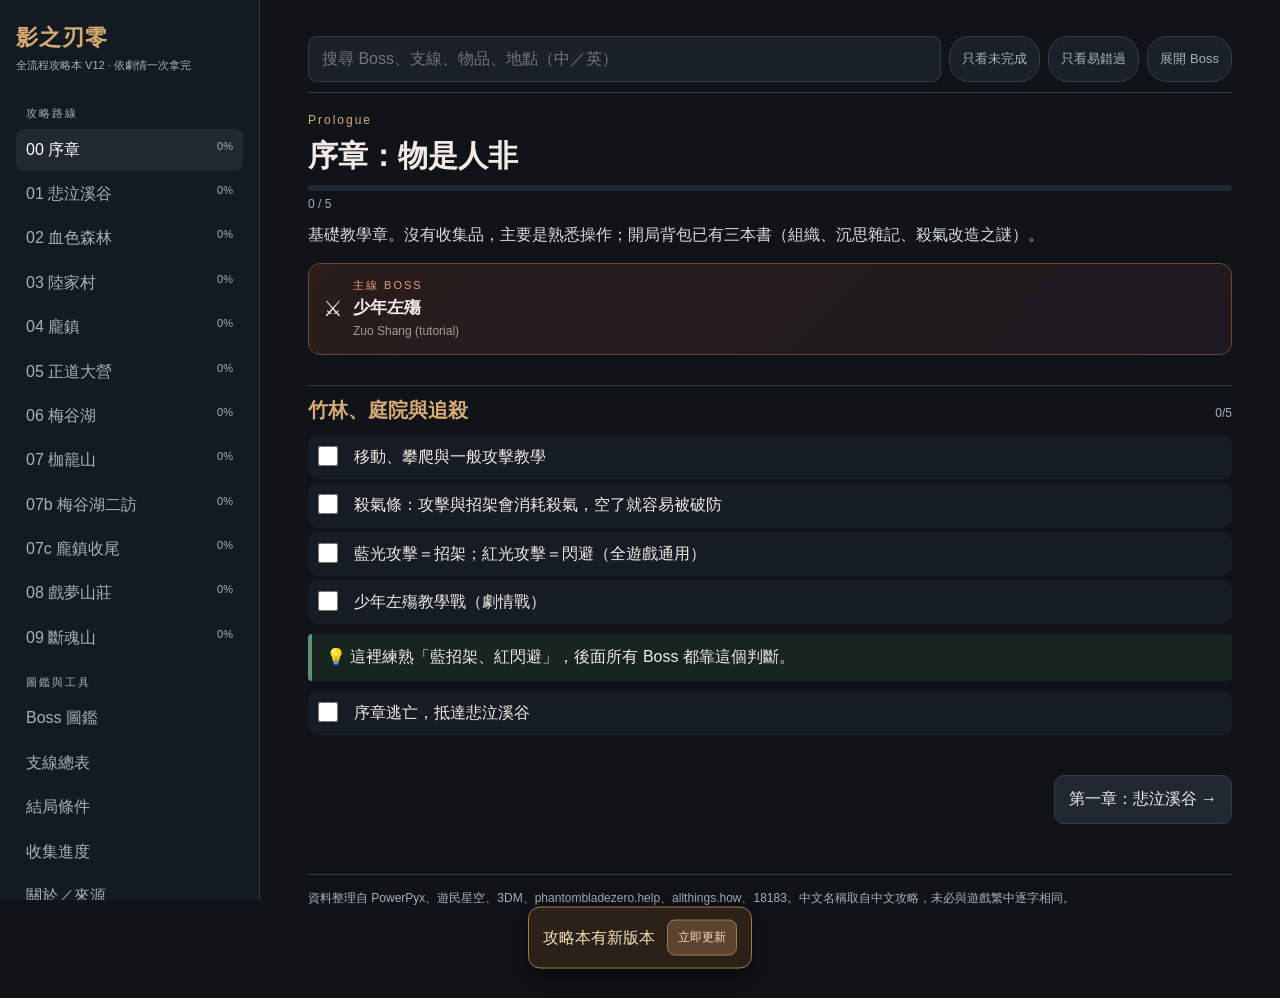
==== commit fe01fdf6: "V12：依劇情順序重寫攻略本 - 9 章＋回訪段落依解鎖時間排入，612 點位各出現一次（建置時檢查） - Boss 約 60 個，含 25 個有來源的具體打法，卡片放在戰鬥位置 - 支線與 Boss" ====
--- a/docs/index.html
+++ b/docs/index.html
@@ -1,33 +1,87 @@
 <!DOCTYPE html>
-
-<html lang="zh-Hant"><head><meta charset="utf-8"/><meta content="width=device-width, initial-scale=1, viewport-fit=cover" name="viewport"/><title>影之刃零｜16:9 寬版全流程攻略本</title><style>
-:root{--bg:#101318;--panel:#1a2028;--panel2:#202832;--fg:#f0ece5;--muted:#abb3be;--gold:#d7ac72;--line:#35404a;--red:#ef9a9a;--green:#92d3af}*{box-sizing:border-box}html{scroll-behavior:smooth}body{margin:0;font-family:-apple-system,BlinkMacSystemFont,'Noto Sans TC','Microsoft JhengHei',sans-serif;background:var(--bg);color:var(--fg);line-height:1.65}button,input{font:inherit}a{color:#e5bb87}a:hover{text-decoration:none}.app{display:grid;grid-template-columns:270px minmax(0,1fr);min-height:100vh}.sidebar{position:sticky;top:0;height:100vh;overflow-y:auto;background:#141a21;border-right:1px solid var(--line);padding:22px}.brand{font-size:23px;font-weight:800;letter-spacing:1px;color:var(--gold)}.sub{font-size:12px;color:var(--muted)}nav{margin-top:24px;display:grid;gap:6px}nav button{background:transparent;border:0;color:var(--muted);text-align:left;cursor:pointer;padding:11px 12px;border-radius:9px}nav button:hover,nav button.active{background:var(--panel2);color:white}.main{min-width:0}.wrap{max-width:1580px;padding:30px 44px 80px;margin:auto}.hero{aspect-ratio:16/5;min-height:275px;border-bottom:1px solid var(--line);background:radial-gradient(ellipse at 75% 35%,#4b3631,transparent 55%),linear-gradient(115deg,#101318,#252b2b);display:flex;align-items:center;padding:4vw}.hero h1{font-size:clamp(30px,4vw,63px);line-height:1.13;margin:10px 0}.kicker{letter-spacing:3px;color:var(--gold);font-size:13px}.lead{color:#c4cbd1;max-width:820px}.pill{border:1px solid #7e6046;color:#e7c7a1;border-radius:25px;padding:5px 12px;display:inline-block;font-size:12px;margin:6px 7px 0 0}.toolbar{display:flex;gap:12px;flex-wrap:wrap;margin:20px 0}.toolbar input{flex:1;min-width:230px;background:var(--panel);color:var(--fg);border:1px solid var(--line);border-radius:9px;padding:12px 15px}.toolbar button,.btn{background:#303c49;border:1px solid #53606d;color:white;padding:11px 16px;border-radius:9px;cursor:pointer;text-decoration:none;display:inline-block}.toolbar button:hover,.btn:hover{background:#485867}.section{display:none}.section.on{display:block}.section h2{font-size:32px;margin:12px 0}.section h3{font-size:21px;color:var(--gold)}.deck{display:grid;grid-template-columns:repeat(auto-fit,minmax(245px,1fr));gap:14px;margin:22px 0}.card{background:var(--panel);border:1px solid var(--line);padding:20px;border-radius:13px}.card .small{font-size:12px;color:var(--muted)}.card strong{display:block;font-size:23px;margin:5px 0}.warning{border-left:4px solid #c78c65;background:#2b2524;padding:16px 18px;margin:18px 0;border-radius:5px}.good{border-left:4px solid var(--green);background:#192822;padding:14px 18px;margin:18px 0}.tag{font-size:12px;border:1px solid var(--line);padding:3px 9px;border-radius:7px;color:#d4dae0}.tablewrap{overflow:auto;border:1px solid var(--line);border-radius:12px;margin:20px 0}table{width:100%;border-collapse:collapse;min-width:690px}th,td{border-bottom:1px solid var(--line);text-align:left;padding:12px 14px;vertical-align:top}th{background:#242c37;color:var(--gold);position:sticky;top:0}tr:hover td{background:#202830}td:first-child{white-space:nowrap}.check{width:19px;height:19px;accent-color:#b98d54;cursor:pointer}.note{font-size:13px;color:var(--muted)}.checklist{display:grid;gap:10px}.todo{padding:11px 14px;background:var(--panel);border:1px solid var(--line);border-radius:9px;display:flex;gap:12px;align-items:flex-start}.todo.done{opacity:.65}.todo.done .label{text-decoration:line-through}.src{display:flex;flex-wrap:wrap;gap:10px;margin:18px 0}.src a{border:1px solid #685840;border-radius:8px;padding:8px 12px;text-decoration:none;font-size:14px}.footer{font-size:13px;color:var(--muted);border-top:1px solid var(--line);padding-top:18px;margin-top:60px}.chapbar{display:flex;justify-content:space-between;align-items:center;gap:10px;flex-wrap:wrap}.muted{color:var(--muted)}.chapter-progress{font-size:14px;color:var(--gold)}@media(max-width:950px){.app{display:block}.sidebar{position:relative;height:auto;padding:14px}.sidebar nav{grid-template-columns:repeat(3,1fr);margin-top:8px}.wrap{padding:20px}.hero{aspect-ratio:auto;min-height:260px;padding:25px}.section h2{font-size:26px}}@media print{body{background:white;color:#111}.sidebar,.toolbar,.no-print{display:none!important}.app{display:block}.hero{color:#111;background:white;min-height:unset;aspect-ratio:auto;padding:20px}.wrap{padding:0 20px}.section{display:block!important;page-break-before:always}.card,.todo{background:white;color:#111;border-color:#bbb}.muted,.note{color:#555}th{background:#ddd;color:#111}.tablewrap{overflow:visible}table{min-width:0;font-size:10px}a{color:#333}.warning,.good{background:white;color:#111}.chapter-progress{color:#555}}
-</style><style id="v2-style">.newtracker{margin-top:24px}.newtracker .filterbar{display:flex;gap:10px;flex-wrap:wrap;align-items:center;margin:16px 0}.newtracker select,.newtracker input[type=search]{padding:9px 12px;background:#202832;border:1px solid #4b5a69;border-radius:7px;color:#f0ece5}.newtracker table{min-width:900px}.newtracker .nloc{max-width:410px;font-size:13px;color:#b7c7d2}.newtracker .en{font-size:13px;color:#d5c4ad}.newtracker .tnum{font-variant-numeric:tabular-nums;color:#d7ac72;font-weight:700}.newtracker .miss{color:#f1a4a4;font-weight:700}.newtracker .unverified{color:#f6c38b}.newtracker .done{opacity:.48}.newtracker .progr{font-size:16px;color:#e6c191}.newtracker .headerrow{display:flex;gap:12px;justify-content:space-between;align-items:center;flex-wrap:wrap}.newtracker .buttons{display:flex;gap:8px}.newtracker .buttons button{font-size:13px;padding:7px 12px}.newtracker details{border:1px solid #35404a;border-radius:10px;padding:12px 15px;background:#1a2028;margin:12px 0}.newtracker summary{cursor:pointer;font-weight:600}.trackerindex{display:grid;grid-template-columns:repeat(auto-fit,minmax(200px,1fr));gap:10px}.trackerindex a{padding:10px;border:1px solid #35404a;border-radius:7px;text-decoration:none;background:#1a2028}.newtracker .srcLink{font-size:12px;white-space:nowrap}@media print{.newtracker .filterbar,.newtracker .buttons{display:none}.newtracker table{font-size:9pt;min-width:0}.newtracker .nloc{color:#333}}</style><style id="v3-style">
-.v3head{display:flex;gap:12px;align-items:center;justify-content:space-between;flex-wrap:wrap;margin:23px 0 11px}.v3head h3{margin:0;color:#e9bc7c}.v3index{display:flex;gap:8px;flex-wrap:wrap;margin:13px 0 20px}.v3index a{color:#dbe3e6;text-decoration:none;border:1px solid #4c5964;border-radius:7px;padding:7px 11px;background:#222b35;font-size:13px}.v3boss{display:grid;grid-template-columns:repeat(auto-fit,minmax(290px,1fr));gap:12px;margin:14px 0}.v3boss article{background:#1b242d;border:1px solid #394755;border-radius:11px;padding:15px}.v3boss strong{font-size:16px;color:#f2d4a8}.v3boss small{display:block;color:#aab9c5}.v3boss p{margin:7px 0}.v3task{width:100%;min-width:850px}.v3task td:nth-child(1){min-width:185px}.v3task td:nth-child(3){min-width:290px}.v3guide{border:1px solid #4b5661;background:#1b232b;padding:16px 18px;border-radius:12px;margin:12px 0}.v3-route{font-size:14px;line-height:1.8;color:#e3e5e8}.v3-route .warnflag{color:#ffb2a7;font-weight:bold}.v3-status{font-size:12px;color:#c3d3c9;padding:2px 7px;border:1px solid #4b6a59;border-radius:6px;margin-left:6px}.v3-route-verify{font-size:12px;color:#efc18f}.v3-copy{border:1px solid #647485;border-radius:7px;background:#2b3946;color:#fff;padding:6px 11px;cursor:pointer;font-size:13px}.v3sep{border:0;border-top:1px solid #3b4653;margin:22px 0}.v3jump{scroll-margin-top:15px}.newtracker table th:nth-child(5),.newtracker table td:nth-child(5){min-width:340px}.v3stage{border-left:3px solid #c39a64;padding:7px 11px;margin:14px 0;background:#242a30}.v3key{color:#efc79b}.v3donecount{color:#a5dbba}.v3notes{font-size:13px;color:#b9c6d0}@media print{.v3boss article,.v3guide{background:#fff;color:#111}.v3index{display:none}.v3boss article strong,.v3head h3{color:#333}.v3-route{color:#111}.v3task{min-width:0}}
-</style><style>.v5guide{margin:22px 0;padding:20px;background:#1a2028;border:1px solid #46515a;border-radius:12px}.v5guide h3{color:#e8ba82}.v5guide h4{margin-top:18px;color:#d7ac72}.v5guide .warning{padding:12px;margin:12px 0}.v5cards{display:grid;grid-template-columns:repeat(2,minmax(0,1fr));gap:12px}.v5cards article{border:1px solid #46515a;border-radius:9px;padding:12px;background:#222a33}.v5cards article b{color:#ead1a6}.v5cards article p{margin:6px 0 0;color:#c7ccd2}@media(max-width:900px){.v5cards{grid-template-columns:1fr}}</style><style>
-.v6-banner{border:1px solid #bd8f57;background:#30271e;border-radius:10px;padding:16px;margin:14px 0}.v6-banner b{color:#f2c98b}.v6-warning{padding:10px 14px;margin:8px 0;border-left:3px solid #ef9a9a;background:#35272a;border-radius:5px}.v6-chip{display:inline-block;border:1px solid #59616b;color:#e7c89e;border-radius:20px;padding:3px 10px;margin:3px;font-size:12px}.v6-boss{border:1px solid #485564;border-radius:8px;padding:12px;margin:9px 0;background:#202935}.v6-boss p{margin:5px 0}.v6-guide h4{color:#e6b783;margin-top:20px}.v6-route{padding:4px 0;line-height:1.6}.v6-print{color:#f3cd97;font-weight:600}@media print{.v6-guide,.v6-route{color:#111!important}.v6-warning{color:#111!important}}
-</style><style>
-.v7panel{margin:22px 0;padding:22px;background:#19222c;border:1px solid #465564;border-radius:14px}.v7panel h3{margin:0 0 12px;color:#eed0a1}.v7panel h4{color:#e5c08c;margin:24px 0 8px}.v7stats{display:grid;grid-template-columns:repeat(auto-fit,minmax(150px,1fr));gap:12px}.v7stat{border:1px solid #475765;border-radius:11px;padding:14px;background:#202c37}.v7stat strong{font-size:25px;color:#f2d5aa;display:block}.v7stat span{font-size:12px;color:#becbd5}.v7grid{display:grid;grid-template-columns:repeat(2,minmax(0,1fr));gap:12px}.v7quest{border:1px solid #435362;border-radius:10px;background:#202a34;padding:13px}.v7quest .v7meta{font-size:12px;color:#bdcbd9}.v7quest b{color:#f4d1a2}.v7quest p{margin:7px 0;font-size:14px}.v7quest label{display:block;padding:4px 0;cursor:pointer;font-size:14px}.v7quest input{accent-color:#d7ac72;width:17px;height:17px;vertical-align:middle;margin-right:7px}.v7quest.done{border-color:#54806a;opacity:.72}.v7warning{border-left:4px solid #e6a08e;padding:11px 15px;background:#36272c;margin:12px 0;border-radius:5px}.v7nav{display:flex;gap:8px;flex-wrap:wrap;margin:12px 0}.v7nav a{border:1px solid #6a665f;padding:7px 11px;border-radius:7px;text-decoration:none;font-size:13px}.v7mono{font-variant-numeric:tabular-nums}.v7mapgrid{display:grid;grid-template-columns:repeat(3,minmax(0,1fr));gap:10px}.v7mapgrid a{display:block;text-decoration:none;border:1px solid #465564;background:#222c36;border-radius:9px;padding:12px}.v7mapgrid a:hover{border-color:#d7ac72}.v7small{font-size:12px;color:#bdc7d0}.v7badge{border:1px solid #806856;border-radius:6px;padding:2px 7px;font-size:11px;color:#e3c8a4}.v7controls{display:flex;gap:8px;flex-wrap:wrap;margin:10px 0 20px}.v7controls button{background:#2a3744;border:1px solid #61707c;border-radius:8px;padding:9px 14px;color:#fff;cursor:pointer}.v7controls input{background:#202832;color:#fff;border:1px solid #61707c;border-radius:8px;padding:9px 14px;min-width:250px;flex:1}.v7foot{font-size:12px;color:#b9c4ce;margin-top:15px}.v7routeflag{border-left:3px solid #e2b580;padding:7px 13px;background:#282b2c;margin:14px 0}@media(max-width:1000px){.v7grid{grid-template-columns:1fr}.v7mapgrid{grid-template-columns:repeat(2,minmax(0,1fr))}}@media print{.v7panel,.v7quest,.v7stat{background:white;color:#111}.v7quest b,.v7stat strong{color:#111}.v7controls{display:none}.v7warning{color:#111;background:#fff}}
-</style><style>
-.v8tools{display:flex;align-items:center;gap:10px;flex-wrap:wrap;margin:16px 0}
-.v8tools input[type=text],.v8tools input:not([type]),.v8tools select{flex:1;min-width:240px;border:1px solid #5d6770;padding:11px;background:#17222c;color:#f7ede2;border-radius:8px}
-.v8tools label{display:flex;align-items:center;gap:6px;font-size:13px}
-.v8cards{display:grid;grid-template-columns:repeat(auto-fit,minmax(315px,1fr));gap:12px;margin:12px 0 24px}
-.v8item{padding:15px;border:1px solid #49535c;border-radius:9px;background:#202a34;line-height:1.6;font-size:13px}
-.v8item.done{opacity:.54}.v8item.v8risk{border-left:4px solid #c68c63}
-.v8head{display:flex;align-items:center;justify-content:space-between;gap:10px;margin-bottom:5px}
-.v8head label{display:flex;gap:9px;align-items:center;font-size:14px}.v8item a{display:inline-block;color:#e5bd82;margin-top:9px}
-.v8en,.v8zone{color:#a7bbc7;font-size:12px;margin-bottom:6px}.v8warn{font-size:11px;color:#f5b788}.v8type{font-size:11px;border:1px solid #64717a;border-radius:5px;padding:2px 6px}
-.v8stats{display:flex;flex-wrap:wrap;gap:14px;margin:12px 0 17px;color:#eec890}.v8num{min-width:185px;flex:1;background:#202a34;border:1px solid #49535c;padding:14px;border-radius:9px;display:flex;flex-direction:column;gap:3px}.v8num b{font-size:24px}.v8num span{font-size:12px;color:#bdc9d0}
-.v8file{cursor:pointer;border:1px solid #64717a;border-radius:7px;padding:10px 12px}.v8file input{max-width:200px;font-size:11px}
-@media print{.v8tools{display:none}.v8cards{display:block}.v8item{break-inside:avoid;margin-bottom:10px}}
-</style><style id="v9-styles">
-.v9layout{display:grid;grid-template-columns:minmax(240px,340px) minmax(0,1fr);gap:18px;align-items:start}.v9panel{padding:20px;background:#1a232d;border:1px solid #465564;border-radius:13px;margin:15px 0}.v9panel h3{margin:0 0 12px;color:#edc18a}.v9tabs{display:flex;flex-wrap:wrap;gap:8px;margin:12px 0}.v9tabs button,.v9btn{cursor:pointer;background:#253340;border:1px solid #637080;color:#f2efe7;border-radius:7px;padding:8px 12px;font-size:13px}.v9tabs button.sel{background:#6e533a;border-color:#b18c5b;color:white}.v9panel select,.v9panel input[type=search]{background:#172029;color:white;border:1px solid #5c6c7b;border-radius:8px;padding:10px;max-width:100%;width:100%}.v9list{display:grid;gap:10px}.v9item{border:1px solid #3c4b59;border-radius:9px;padding:13px;background:#202c36}.v9item strong{color:#f1d5a9}.v9item p{margin:8px 0;color:#c9d3dd;font-size:13px}.v9item small{color:#acc0cf}.v9link{color:#f4c88e!important;font-size:13px;margin-right:12px}.v9danger{border-left:4px solid #ed9b90}.v9grid{display:grid;grid-template-columns:repeat(auto-fit,minmax(260px,1fr));gap:12px}.v9brief{font-size:13px;color:#c0ccda;line-height:1.7}.v9step{display:grid;grid-template-columns:22px 1fr;gap:9px;margin:9px 0;font-size:13px}.v9step b{color:#ebc194}.v9call{border-left:3px solid #d9aa69;background:#292821;padding:13px;margin:12px 0;color:#ecdfc6}.v9pulse{outline:3px solid #e5c087!important;outline-offset:1px}#v9bossList .v9item{margin-bottom:10px}.v9bossrow{display:flex;flex-wrap:wrap;justify-content:space-between;align-items:center;gap:10px}.v9bossrow label{display:flex;gap:8px;align-items:center}.v9bossrow input{accent-color:#d7ac72;width:18px;height:18px}.v9small{font-size:12px;color:#bbc8d4}@media(max-width:1000px){.v9layout{grid-template-columns:1fr}}@media print{.v9panel,.v9item{background:#fff;color:#111}.v9item p,.v9brief{color:#222}.v9tabs,.v9btn{display:none!important}}
-</style><style id="v10-style">
-.v10intro{color:#bbcad5;font-size:14px;line-height:1.8}.v10grid{display:grid;grid-template-columns:repeat(auto-fit,minmax(255px,1fr));gap:13px}.v10box{padding:17px;border:1px solid #495a69;background:#192632;border-radius:12px;margin:12px 0}.v10box h3{margin:3px 0 12px;color:#f0c997}.v10big{font-size:26px;font-weight:750;color:#f7d4a1}.v10small{font-size:12px;color:#aebfcc}.v10warning{border-left:4px solid #e9a16e;padding:12px;background:#292720;color:#f8e8d5;margin:13px 0}.v10table{width:100%;min-width:760px;font-size:13px}.v10table td,.v10table th{padding:9px 11px}.v10list{display:grid;gap:10px}.v10item{padding:13px;border:1px solid #435461;background:#202c37;border-radius:9px}.v10item label{display:flex;align-items:flex-start;gap:9px;cursor:pointer}.v10item input[type=checkbox]{width:19px;height:19px;accent-color:#d6b184;margin-top:3px;flex-shrink:0}.v10item b{color:#eec89d}.v10item p{font-size:13px;color:#c1d0da;margin:6px 0}.v10input,.v10btn{font-size:13px;padding:9px 11px;border:1px solid #647384;background:#263747;color:#eee;border-radius:7px}.v10btn{cursor:pointer}.v10input{max-width:100%;width:100%}.v10actions{display:flex;gap:9px;flex-wrap:wrap;margin:12px 0}.v10meta{color:#b8c8d4;font-size:12px}.v10progress{height:7px;border-radius:8px;background:#364651;overflow:hidden}.v10progress span{display:block;height:100%;background:#d6aa72}.v10pill{display:inline-block;border:1px solid #66717d;border-radius:5px;padding:1px 6px;font-size:11px;margin-right:6px;color:#d5dce5}.v10num{font-variant-numeric:tabular-nums}.v10split{display:grid;grid-template-columns:1fr 1fr;gap:14px}.v10muted{color:#97a9ba}.v10detail summary{cursor:pointer;padding:7px 0;color:#f3d1a0}@media(max-width:940px){.v10split{grid-template-columns:1fr}}@media print{.v10btn,.v10actions{display:none!important}.v10item,.v10box{break-inside:avoid;background:#fff;color:#111}.v10item p,.v10small{color:#333}}
-</style><style id="v11style">
-.v11intro{font-size:14px;color:#c5d1dc;max-width:1050px;line-height:1.85}.v11bar{display:flex;flex-wrap:wrap;gap:10px;align-items:center;margin:18px 0}.v11bar select,.v11bar input{background:#17232d;color:#fff;border:1px solid #586b78;border-radius:8px;padding:11px;min-width:180px}.v11bar input{min-width:265px;flex:1}.v11actions{display:flex;gap:8px;flex-wrap:wrap}.v11btn{background:#2e3945;color:#f5e9d6;border:1px solid #637486;border-radius:8px;padding:9px 14px;cursor:pointer}.v11btn:focus-visible{outline:2px solid #e6b879}.v11card{background:#1b2530;border:1px solid #455360;border-radius:13px;margin:12px 0;overflow:hidden}.v11card summary{padding:15px 19px;cursor:pointer;list-style:none;display:flex;gap:16px;justify-content:space-between;align-items:center}.v11card summary::-webkit-details-marker{display:none}.v11card[open]{border-color:#8a6c50}.v11card .v11body{padding:6px 20px 20px;border-top:1px solid #3a4854}.v11card h3{font-size:18px;margin:0;color:#efd0a3}.v11sub{color:#a9bccb;font-size:12px}.v11tag{font-size:11px;border:1px solid #78654c;border-radius:50px;color:#edc99b;padding:3px 9px;white-space:nowrap}.v11tag.danger{border-color:#a66764;color:#ffb4af}.v11grid{display:grid;grid-template-columns:repeat(auto-fit,minmax(260px,1fr));gap:13px}.v11box{background:#222e3a;padding:13px 15px;border-radius:8px;margin:11px 0}.v11box b{color:#f3c990}.v11box p{margin:5px 0;color:#e0e6eb;font-size:13px}.v11done{display:flex;gap:8px;align-items:center;font-size:13px;cursor:pointer}.v11done input{width:19px;height:19px;accent-color:#d7ac72}.v11small{font-size:12px;color:#bdcad5}.v11links{display:flex;gap:15px;flex-wrap:wrap;font-size:13px}.v11banner{padding:15px 18px;background:#282820;border-left:4px solid #c9a26a;margin:16px 0}.v11count{font-size:13px;color:#e4c8a4}.v11link{color:#efc58c}.v11empty{padding:28px;color:#c3cbd2}.v11spoiler{border:1px dashed #7e6861;padding:9px;border-radius:7px;margin:9px 0}.v11spoiler summary{cursor:pointer;color:#e6c7a3}.v11spoiler p{font-size:13px;margin:8px 0}.v11checklist{display:grid;grid-template-columns:repeat(auto-fit,minmax(240px,1fr));gap:8px;margin:12px 0}.v11checklist label{border:1px solid #445565;border-radius:8px;padding:10px;display:flex;gap:9px;align-items:center;font-size:13px}.v11checklist input{accent-color:#d7ac72}.v11printnote{font-size:12px;color:#a9bacb}@media(max-width:800px){.v11card summary{align-items:flex-start;flex-direction:column}.v11bar select,.v11bar input{width:100%}}@media print{.v11card,.v11box{background:white;color:#111}.v11box p{color:#222}.v11bar,.v11actions,.v11links{display:none}}
-</style><meta name="theme-color" content="#141a21"/>
+<html lang="zh-Hant"><head><meta charset="utf-8"/><meta name="viewport" content="width=device-width, initial-scale=1, viewport-fit=cover"/>
+<title>影之刃零 全流程攻略本</title>
+<style>:root{--bg:#101318;--panel:#1a2028;--panel2:#202832;--fg:#f0ece5;--muted:#a7b0bb;--gold:#d7ac72;--line:#323d48;--red:#ef9a9a;--green:#92d3af;--blue:#8fb8e8;--boss:#c47a6a}
+*{box-sizing:border-box}html{scroll-behavior:smooth;-webkit-text-size-adjust:100%}
+body{margin:0;font-family:-apple-system,BlinkMacSystemFont,'PingFang TC','Noto Sans TC','Microsoft JhengHei',sans-serif;background:var(--bg);color:var(--fg);line-height:1.65}
+button,input,select{font:inherit;color:inherit}a{color:#e5bb87}
+.app{display:grid;grid-template-columns:260px minmax(0,1fr);min-height:100vh}
+.sidebar{position:sticky;top:0;height:100vh;overflow-y:auto;background:#141a21;border-right:1px solid var(--line);padding:20px 16px}
+.brand{font-size:22px;font-weight:800;letter-spacing:1px;color:var(--gold)}
+.brand small{display:block;font-size:11px;font-weight:400;color:var(--muted);letter-spacing:0}
+nav{margin-top:18px;display:grid;gap:2px}
+nav .grp{font-size:11px;color:var(--muted);letter-spacing:2px;margin:12px 10px 4px}
+nav button{background:transparent;border:0;text-align:left;cursor:pointer;padding:8px 10px;border-radius:8px;color:var(--muted);display:flex;justify-content:space-between;gap:8px}
+nav button:hover,nav button.on{background:var(--panel2);color:#fff}
+nav button .pc{font-size:11px;color:var(--muted);font-variant-numeric:tabular-nums}
+nav button.done .pc{color:var(--green)}
+main{min-width:0}
+.wrap{max-width:980px;margin:auto;padding:26px 28px 90px}
+.toolbar{display:flex;gap:8px;flex-wrap:wrap;margin-bottom:18px;position:sticky;top:0;z-index:20;background:var(--bg);padding:10px 0;border-bottom:1px solid var(--line)}
+.toolbar input{flex:1;min-width:180px;background:var(--panel);border:1px solid var(--line);border-radius:9px;padding:9px 13px}
+.chip{background:var(--panel);border:1px solid var(--line);border-radius:20px;padding:6px 12px;cursor:pointer;font-size:13px;color:var(--muted)}
+.chip.on{background:#3a2e22;border-color:#a37b4f;color:#f5dcb9}
+h1{font-size:30px;margin:6px 0 4px;line-height:1.25}
+.kicker{color:var(--gold);letter-spacing:2px;font-size:12px}
+.intro{color:#c9d0d6}
+.bar{height:6px;background:var(--panel2);border-radius:4px;overflow:hidden;margin:10px 0 4px}.bar i{display:block;height:100%;background:linear-gradient(90deg,#9b7446,#d7ac72)}
+.barlbl{font-size:12px;color:var(--muted)}
+.seg{margin-top:30px}
+.seg>h2{font-size:20px;color:var(--gold);margin:0 0 8px;padding-top:8px;border-top:1px solid var(--line);display:flex;justify-content:space-between;gap:10px;align-items:baseline}
+.seg>h2 .pc{font-size:12px;color:var(--muted);font-weight:400}
+.p{margin:8px 0;color:#d6dbe0}
+.warn{border-left:4px solid #c78c65;background:#2b2321;padding:10px 14px;margin:10px 0;border-radius:4px}
+.tip{border-left:4px solid #5f8f78;background:#18241f;padding:10px 14px;margin:10px 0;border-radius:4px}
+.step,.pt{display:grid;grid-template-columns:28px minmax(0,1fr);gap:8px;align-items:start;padding:9px 10px;border-radius:10px;margin:4px 0}
+.step{background:#161c23}
+.pt{background:var(--panel);border:1px solid transparent}
+.pt.miss{border-color:#6e4b3b}
+.pt.ok,.step.ok{opacity:.45}
+.pt.ok:hover,.step.ok:hover{opacity:.8}
+input[type=checkbox]{width:20px;height:20px;margin:2px 0 0;accent-color:#c99a5f;cursor:pointer}
+.pt .top{display:flex;flex-wrap:wrap;gap:6px;align-items:center}
+.num{font-size:12px;color:var(--muted);font-variant-numeric:tabular-nums}
+.ty{font-size:12px;padding:1px 8px;border-radius:6px;background:#2a333e;color:#d4dae0}
+.ty.t-Boss,.ty.t-武器,.ty.t-影之武裝{background:#3b2a27;color:#f1c4b5}
+.ty.t-鈴鐺{background:#2a3140;color:#c3d4f0}
+.ty.t-記憶之花{background:#33283b;color:#e2c9f0}
+.ty.t-支線{background:#2c3a2f;color:#bfe3c8}
+.ty.t-寶藏,.ty.t-殺氣琥珀,.ty.t-黑石碎片{background:#3a3424;color:#eedca8}
+.badge{font-size:11px;padding:1px 7px;border-radius:6px;border:1px solid}
+.b-miss{border-color:#a3664b;color:#f0b495}.b-chest{border-color:#7d6a45;color:#e6cf9a}.b-q{border-color:#4c7a5d;color:#a9dcbb;cursor:pointer}
+.nm{font-weight:600;color:#efe0c0}
+.hint{color:#d6dbe0;margin-top:2px}
+.en{font-size:12px;color:#8c96a1}
+.en a{color:#8c96a1}
+.boss{background:linear-gradient(135deg,#2a1d1b,#1d1a1f);border:1px solid #6b443a;border-radius:12px;margin:14px 0;overflow:hidden}
+.boss summary{list-style:none;cursor:pointer;padding:12px 14px;display:flex;gap:10px;align-items:center}
+.boss summary::-webkit-details-marker{display:none}
+.boss .bt{font-size:11px;letter-spacing:2px;color:#e39b86}
+.boss .bn{font-weight:800;font-size:17px}
+.boss .be{font-size:12px;color:#a99}
+.boss .bd{padding:0 14px 14px}
+.boss ul{margin:6px 0;padding-left:20px}.boss li{margin:4px 0}
+.boss .meta{font-size:13px;color:#d9c3b8}
+.boss .src{font-size:12px}
+.boss .todo{font-size:12px;color:#c9a28f;font-style:italic}
+.card{background:var(--panel);border:1px solid var(--line);border-radius:12px;padding:14px 16px;margin:10px 0}
+.card h3{margin:0 0 6px;font-size:17px}
+.qcat{font-size:12px;color:var(--muted)}
+.grid{display:grid;grid-template-columns:repeat(auto-fit,minmax(180px,1fr));gap:10px}
+.stat{background:var(--panel);border:1px solid var(--line);border-radius:12px;padding:12px}
+.stat b{display:block;font-size:22px;color:var(--gold)}
+table{width:100%;border-collapse:collapse;font-size:14px}td,th{border-bottom:1px solid var(--line);padding:7px 6px;text-align:left;vertical-align:top}
+.hidden{display:none!important}
+.flash{animation:fl 1.6s ease}@keyframes fl{0%{background:#5a4430}100%{}}
+.footer{margin-top:50px;font-size:12px;color:var(--muted);border-top:1px solid var(--line);padding-top:14px}
+.navbtns{display:flex;justify-content:space-between;gap:10px;margin-top:40px}
+.navbtns button{background:var(--panel2);border:1px solid var(--line);border-radius:10px;padding:10px 14px;cursor:pointer}
+.res{padding:10px 12px;border-radius:9px;background:var(--panel);margin:6px 0;cursor:pointer}.res:hover{background:var(--panel2)}
+.res small{color:var(--muted)}
+@media(max-width:950px){.app{display:block}.sidebar{height:auto;overflow:visible}.wrap{padding:14px 16px 80px}h1{font-size:24px}nav .grp{display:none}.toolbar{position:static;border:0;padding:0}.chip{padding:5px 10px;font-size:12px}}
+@media print{.sidebar,.toolbar,.navbtns{display:none}.app{display:block}.pt,.step{break-inside:avoid}body{background:#fff;color:#000}}
+</style>
+<meta name="theme-color" content="#141a21"/>
 <meta name="description" content="影之刃零 電腦版全流程攻略：九區路線、收集、Boss 詳解、地圖對照，可離線閱讀"/>
 <link rel="manifest" href="manifest.webmanifest"/>
 <link rel="icon" href="icons/icon.svg" type="image/svg+xml"/>
@@ -66,356 +120,182 @@
 }
 .pwa-menu{display:none;float:right;background:transparent;border:1px solid var(--line);color:var(--muted);border-radius:8px;padding:3px 9px;cursor:pointer;font-size:13px}
 @media print{.pwa-box,.pwa-toast,.pwa-menu{display:none!important}}
-</style></head><body><div class="app"><aside class="sidebar"><div class="brand">影之刃零</div><div class="sub">全流程攻略本 · 16:9 電腦寬版</div><nav id="nav"></nav><div class="sub" style="margin-top:23px">☑ 勾選進度保留在此瀏覽器<br/>⌘ / Ctrl + F 可搜尋本頁<br/>瀏覽器列印可另存 PDF</div></aside><main class="main"><header class="hero"><div><div class="kicker">PHANTOM BLADE ZERO · V4 FULL ROUTE FIELD GUIDE</div><h1>一輪完整探索<br/>劇情 × 收集 × Boss × 真結局</h1><p class="lead">繁體中文、桌面版寬幅閱讀。採「首次順路取得 → 期限檢查 → 裝備解鎖後回訪」邏輯。直接勾選收集進度，並附上中英文逐點原圖來源。</p><span class="pill">研究日期 2026-11-07</span><span class="pill">來源：PowerPyx／遊民星空／3DM／繁中 Wiki</span><span class="pill">573 個收集位置 · 32 支線（來源總表）</span></div></header><div class="wrap"><div class="toolbar no-print"><input id="search" placeholder="搜尋區域、Boss、任務、物品（按 Enter 顯示結果）"/><button id="searchBtn">搜尋攻略</button><button id="print">列印／另存 PDF</button><button id="clear">清空所有勾選</button></div><div id="content"></div><div class="footer">V9 導航強化版：全九區繁體中文來源路線與回訪表、36 篇支線標題、36 個 PS5 獎盃核對。來源編號不等於遊戲內獨立物品數。中文任務名為對照意譯；部分 Boss 詳細招式與遊戲實際地圖仍需實機核實。</div></div></main></div>
-<script>
-const chapters=[["序章", "序章與戰鬥教學", "教學與追殺起點", "先掌握藍光招架、紅光閃避；完成左殤的戰鬥教學。", "無需強制完成收集點表。", "https://www.3dmgame.com/gl/3993074.html"], ["悲泣溪谷", "悲泣溪谷", "前哨站→殺氣塔→阿花→追命→龍柱", "先接玉兒血肉花、見習醫師、老弓手任務；擊敗荊野前一定交付。", "61 個攻略編號；後期還需回訪。", "https://www.powerpyx.com/phantom-blade-zero-weeping-creek-valley-collectible-locations/"], ["血色森林", "血色森林", "花千笑→妙手小張→荊野→營地→鏡林→白赤練", "白赤練前完成救死扶傷、盜亦有道並接白山祕聞；冰雪地形後回訪四鈴鐺。", "包含鏡林、龍柱、妙手小張三件寶藏。", "https://www.powerpyx.com/phantom-blade-zero-crimson-forest-collectible-locations/"], ["陸家村", "陸家村", "村內 NPC→三人偶→螢火寺→五緞帶→沐小葵", "接「歸途」「蘭家大少」；先完成五條緞帶與寺廟探索。", "76 個攻略編號；若路障未解，標記回訪。", "https://www.powerpyx.com/phantom-blade-zero-village-of-lu-collectible-locations/"], ["龐鎮", "龐鎮（第一階段）", "幻鬼酒館→蛇屋→城內支線→鑄魂", "先探索屋頂、地下、蛇屋；不要立即跨越綠蛇屋通往戲夢山莊的劇情界線。", "可解鎖鑄魂，妙手小張在此另有寶藏。", "https://www.powerpyx.com/phantom-blade-zero-pangzhen-collectible-locations/"], ["正道大營", "正道大營", "外門→七星劍陣→白山線索→神像→可選首領", "白山祕聞分支及紅衣女劍客對話優先完成。", "60 個攻略編號；留意人偶與回訪武裝。", "https://www.powerpyx.com/phantom-blade-zero-mandate-encampment-collectible-locations/"], ["梅谷湖", "梅谷湖", "碼頭→湖中島→四守鏡→湖心祕密", "四個稻草人面具、四守鏡、湖心祕密，均與後續完美結局路線有關。", "99 個攻略編號；後續進入枷籠山的關鍵。", "https://www.powerpyx.com/phantom-blade-zero-meigu-lake-collectible-locations/"], ["枷籠山", "枷籠山", "取得幻術琵琶→北側迷霧→山道→崑崙任務", "可選區域，必須有幻術琵琶才能由梅谷湖北方迷霧進入；完結崑崙任務。", "38 個攻略編號。", "https://www.powerpyx.com/phantom-blade-zero-mountain-of-imprisonment-collectible-locations/"], ["戲夢山莊", "戲夢山莊（龐鎮第二階段）", "劇情門檻→戲院→第五龍柱→最終前置", "進入前完成真結局十項紫色任務；進入後完成血脈覺醒五龍柱。", "跨區回訪四個冰雪鈴鐺。", "https://www.powerpyx.com/phantom-blade-zero-mirage-estate-pangzhen-collectible-locations/"], ["斷魂山", "斷魂山", "山神廟→營地→巨人巢穴→最後機會→終戰", "最後機會鈴鐺之前先檢查全部紫色任務、五龍柱與支線，再備份存檔。", "兩種結局；真結局有額外最終戰。", "https://www.powerpyx.com/phantom-blade-zero-mount-soulrend-collectible-locations/"]],points=[{"id": 1, "type": "鈴鐺", "name": "起點", "note": "劇情自動開啟"}, {"id": 2, "type": "鈴鐺", "name": "夫人裂隙", "note": "腳手架右側梯子往下"}, {"id": 3, "type": "支線", "name": "三面混沌", "note": "鈴鐺旁雕像先接任務，戰鬥可回訪"}, {"id": 4, "type": "飾品", "name": "獵人洞察", "note": "返回梯子上方，越過鎖鏈擊敗敵人"}, {"id": 5, "type": "支線", "name": "血肉花", "note": "遇玉兒對話，立刻接取"}, {"id": 6, "type": "武器", "name": "黑傷雙刃", "note": "玉兒前方瀑布附近"}, {"id": 7, "type": "鈴鐺", "name": "初遇玉兒", "note": "瀑布旁爬梯"}, {"id": 8, "type": "飾品", "name": "筋力綁帶", "note": "過橋擊敗持大劍敵人"}, {"id": 9, "type": "鈴鐺", "name": "紅線屏障", "note": "紅線障壁旁平台"}, {"id": 10, "type": "鈴鐺", "name": "破碎傀儡谷", "note": "房屋附近空地"}, {"id": 11, "type": "線索", "name": "四凶斧第一卷", "note": "鈴鐺旁書籍及左側房間"}, {"id": 12, "type": "碎片", "name": "殺氣琥珀①", "note": "解除紅線屏障敵人旁寶箱"}, {"id": 13, "type": "Boss／武器", "name": "殘鋼／殘鋼刃", "note": "擊敗殘鋼獲取"}, {"id": 14, "type": "鈴鐺", "name": "殘鋼亭", "note": "Boss 場地旁"}, {"id": 15, "type": "碎片", "name": "殺氣琥珀②", "note": "攀牆後、箱堆伏兵附近"}, {"id": 16, "type": "鈴鐺／線索", "name": "前哨站庭院、四凶斧第二卷", "note": "入口右側建築"}, {"id": 17, "type": "支線", "name": "老弓手委託", "note": "屋頂 NPC；白赤練前建議完成"}, {"id": 18, "type": "武器", "name": "長形黑傷", "note": "鍛造設施後方武器架"}, {"id": 19, "type": "支線", "name": "前哨站隱情", "note": "找守衛、鍛造附近 NPC 對話"}, {"id": 20, "type": "鈴鐺", "name": "前哨站", "note": "鍛造設施旁"}, {"id": 21, "type": "碎片／鑰匙", "name": "黑石①、牢房鑰匙", "note": "小庭院屍體拿鑰匙，回入口洞窟開牢"}, {"id": 22, "type": "Boss／影之武裝", "name": "斧主彭猛／巨凶斧", "note": "擊敗後可打碎鎖鏈障礙"}, {"id": 23, "type": "鈴鐺", "name": "斧主敗亡", "note": "彭猛場內"}, {"id": 24, "type": "碎片", "name": "殺氣琥珀③", "note": "用巨凶斧破障，附近清敵"}, {"id": 25, "type": "支線", "name": "見習醫師", "note": "回前哨站鈴鐺旁找玉兒，荊野前完成"}, {"id": 26, "type": "鈴鐺／線索", "name": "斧主囚室、四凶斧第三卷", "note": "追命劇情後桌面拾取"}, {"id": 27, "type": "飾品", "name": "護石", "note": "先觸發馬廄旁墳墓 NPC 對話，再調查"}, {"id": 28, "type": "藥品", "name": "專注藥丸", "note": "囚室出口左側破障寶箱"}, {"id": 29, "type": "鈴鐺", "name": "溪谷平原入口", "note": "過橋小門旁"}, {"id": 30, "type": "碎片／任務物", "name": "黑石②、斷弦弓", "note": "清除山坡弓手"}, {"id": 31, "type": "飾品", "name": "追獵信物", "note": "弓手附近寶箱"}, {"id": 32, "type": "鈴鐺", "name": "無情弓手營地", "note": "寶箱前方樓梯"}, {"id": 33, "type": "影之武裝", "name": "羽弓", "note": "帶斷弦弓回前哨站找老弓手修復"}, {"id": 34, "type": "鈴鐺", "name": "殺氣塔一樓", "note": "木橋後上樓"}, {"id": 35, "type": "Boss／武器", "name": "新娘阿花／紅妝鬼斬", "note": "殺氣塔右後方洞口往下走"}, {"id": 36, "type": "鈴鐺／任務物", "name": "血肉花田、雙生血肉花", "note": "阿花後取得花，返回玉兒交付"}, {"id": 37, "type": "鈴鐺", "name": "殺氣塔頂", "note": "回塔一樓上樓"}, {"id": 38, "type": "支線", "name": "隔絕楔子第一階段", "note": "找影衛，殺氣爐取原初石；保留手柄"}, {"id": 39, "type": "鈴鐺", "name": "瀑布橋", "note": "爬塔由高處落下"}, {"id": 40, "type": "鈴鐺", "name": "大瀑布", "note": "過橋沿路"}, {"id": 41, "type": "Boss／影之武裝", "name": "追命／追命鎖鐮", "note": "擊敗取得鉤索能力"}, {"id": 42, "type": "飾品", "name": "凌然吊墜", "note": "回起點，以鎖鐮鉤到舊平台"}, {"id": 43, "type": "鈴鐺", "name": "龍柱眺望", "note": "塔頂取得鑰匙，溪谷平原開門"}, {"id": 44, "type": "碎片", "name": "殺氣琥珀④", "note": "生鏽龍柱鑰匙開門後清敵"}, {"id": 45, "type": "鈴鐺", "name": "悲泣溪谷龍柱", "note": "破洞穴路障"}, {"id": 46, "type": "挑戰", "name": "第一龍柱挑戰前置", "note": "戰力不足可回訪"}, {"id": 47, "type": "飾品／挑戰", "name": "反擊護腕", "note": "龍柱挑戰獎勵"}, {"id": 48, "type": "支線", "name": "見習醫師交付", "note": "止血藤、凝葉草、瑕金草交玉兒"}, {"id": 49, "type": "碎片", "name": "黑石③", "note": "龍柱眺望往北河道木平台寶箱"}, {"id": 50, "type": "碎片／線索", "name": "黑石④、四凶斧第五卷", "note": "殺氣塔下洞穴僧人及桌面"}, {"id": 51, "type": "鈴鐺", "name": "殺氣塔底部", "note": "沿洞穴下行"}, {"id": 52, "type": "飾品", "name": "反射裝置", "note": "塔底殺氣爐使用手柄"}, {"id": 53, "type": "藥品", "name": "血脈恢復藥", "note": "爬梯後敵人旁寶箱"}, {"id": 54, "type": "鈴鐺", "name": "緋紅山莊", "note": "炸藥敵人破籠，升降梯下去"}, {"id": 55, "type": "材料", "name": "古代甲冑碎片", "note": "緋紅山莊鈴鐺左邊"}, {"id": 56, "type": "鈴鐺", "name": "夫人洞窟", "note": "陸家村任務進度後回訪"}, {"id": 57, "type": "飾品／任務物", "name": "神機戒指／彩色風車", "note": "夫人洞窟回訪路線"}, {"id": 58, "type": "記憶之花", "name": "緋紅山莊內部", "note": "需後期傀儡之舌"}, {"id": 59, "type": "鈴鐺", "name": "拾荒者圈養場", "note": "緋紅山莊內部回訪"}, {"id": 60, "type": "Boss／材料", "name": "拾荒傀儡、寒髓", "note": "緋紅山莊內部後期挑戰"}, {"id": 61, "type": "鑄魂材料", "name": "虎炮破牆隱藏處", "note": "後期取得虎炮，再回龍柱附近破牆"}],ending=["Deep in the Valley｜深入溪谷", "Illusion of Inanis｜虛空幻境", "Sha-Chi Powered Boat｜殺氣動力船", "Allure of Vanity｜虛榮誘惑", "Illusory Pipa｜幻術琵琶", "Pillars of Kunlun｜崑崙之柱", "Whence the Weeping｜悲泣之源", "The Herald’s Illusion｜使者幻境", "Crimson Manor｜緋紅山莊", "Secrets at the Heart of the Lake｜湖心祕密", "Bloodline Awakening｜血脈覺醒（第五龍柱後）"],areas={"血色森林": ["入場前完成玉兒見習醫師", "通過花千笑，沿途搜刮", "救出妙手小張並接寶藏任務", "荊野前確認醫師交付", "完成盜亦有道、救死扶傷", "白赤練前接白山祕聞", "鏡林三面鏡與榕樹之心", "完成第二龍柱或登記回訪", "白赤練 Boss 戰", "戲夢山莊後回來重啟四個冰雪鈴鐺"], "陸家村": ["與老根頭接歸途", "與蘭家大少對話", "搜三人偶水井、寺廟與洞窟", "收齊五條緞帶", "找妙手小張三件寶藏", "擊敗區域 Boss 並取得開路武裝", "留下未取得的回訪標記"], "龐鎮": ["探索幻鬼酒館、解鎖鑄魂", "調查城內屋頂和地底", "接蛇屋相關任務", "搜集妙手小張寶藏", "取得各蛇屋門禁與關鍵道具", "先進正道大營、梅谷湖與枷籠山", "十項紫色任務完成前不進戲夢山莊"], "正道大營": ["取得大營外門鑰匙", "七星劍陣", "白山祕聞與屍體線索", "力士神像碎片", "可選 Boss 與玉璧人偶", "回訪隱藏武裝"], "梅谷湖": ["探索碼頭、湖心島與支路", "四個稻草人面具", "啟動四守鏡", "完成湖心祕密", "取得幻術琵琶必要線索", "龍柱／湖中 Boss", "回訪特殊機關"], "枷籠山": ["先完成幻術琵琶", "從梅谷湖北方迷霧進入", "啟動山路鈴鐺", "完成崑崙相關支線", "可選 Boss 與機關", "核對所有重要道具"], "戲夢山莊": ["進入前十項紫色任務打勾", "探索戲院、面具祭壇、竹林、書房", "擊敗山莊首領", "第五龍柱", "完成血脈覺醒", "回訪冰雪血色森林", "離開前整理所有可補支線"], "斷魂山": ["山神廟、山道、最後營地", "巨人巢穴與 Boss", "確認真結局任務", "最後機會鈴鐺前手動存檔", "正常終戰後若符合條件追加真結局 Boss", "結局後自由探索補漏"]};
-const nav=[['總覽','overview'],...chapters.map((c,i)=>[String(i).padStart(2,'0')+' · '+c[1],'c'+i]),['真結局與來源','ending']];
-let active='overview';const saved=()=>{try{return JSON.parse(localStorage.getItem('pbz_book_checks')||'{}')}catch(e){return {}}};let checks=saved();const el=(s)=>document.createElement(s);const esc=s=>String(s).replace(/[&<>"']/g,c=>({'&':'&amp;','<':'&lt;','>':'&gt;','"':'&quot;',"'":'&#39;'}[c]));
-function checkbox(key,label){let box=el('label');box.className='todo'+(checks[key]?' done':'');box.innerHTML=`<input class="check" type="checkbox" ${checks[key]?'checked':''}><span class="label">${esc(label)}</span>`;box.querySelector('input').addEventListener('change',e=>{checks[key]=e.target.checked;localStorage.setItem('pbz_book_checks',JSON.stringify(checks));box.classList.toggle('done',e.target.checked);updateProgress()});return box}
-function list(area,items){const x=el('div');x.className='checklist';items.forEach((s,i)=>x.append(checkbox(area+':'+i,s)));return x}
-function sources(url){return `<div class="src"><a href="${esc(url)}" target="_blank" rel="noopener noreferrer">英文逐點圖文 ↗</a><a href="https://www.gamersky.com/handbook/Special/dbzero/" target="_blank">遊民星空中文專題 ↗</a><a href="https://www.3dmgame.com/gl/3993074.html" target="_blank">3DM 劇情流程 ↗</a><a href="https://www.phantombladezero.help/zh-hant/guide" target="_blank">繁體 Wiki ↗</a></div>`}
-function makeOverview(){let s=el('section');s.id='overview';s.className='section';s.innerHTML=`<h2>攻略總覽｜一輪完成路線</h2><p>以 PowerPyx 英文總表為主，收集位置 573：鈴鐺 161、武器及影之武裝 47、飾品及藥品 81、挑戰 13、殺氣琥珀 40、黑石 40、記憶之花 129、鑄魂素材 46、寶藏 16，另 32 項支線異聞。</p><div class="warning"><strong>兩個不可逆警示</strong><br>① 由龐鎮綠蛇屋前往戲夢山莊前，完成真結局指定十項紫色任務。② 斷魂山「最後機會」鈴鐺之前，完成血脈覺醒並存檔。每到新區保留一個手動存檔，離區前再留一個。</div><div class="deck"><div class="card"><div class="small">區域導覽</div><strong>9 區域頁面</strong><p class="note">序章另列；龐鎮與戲夢山莊跨階段。</p></div><div class="card"><div class="small">本文已展開</div><strong>溪谷 61 點</strong><p class="note">首次取得＋後期回訪的路線摘要。</p></div><div class="card"><div class="small">後續章節</div><strong>防漏路線</strong><p class="note">提供流程和原網站逐點圖文入口，未虛構全部座標。</p></div></div><h3>各章主要路線</h3>`;let t=el('div');t.className='tablewrap';t.innerHTML='<table><thead><tr><th>章節</th><th>探索順序</th><th>重要截止點</th></tr></thead><tbody>'+chapters.map((c,i)=>`<tr><td><a href="#c${i}" class="go" data-target="c${i}">${esc(c[1])}</a></td><td>${esc(c[2])}</td><td>${esc(c[3])}</td></tr>`).join('')+'</tbody></table>';s.append(t);s.insertAdjacentHTML('beforeend','<h3>資料可信度與使用提醒</h3><p>整理來自 2026 年 11 月已上線的攻略，但各站收集總數與「攻略點位」分類不完全一致。表格內「位置」以原站編號優先；中文名稱可能因不同版本翻譯而異。若遊戲中出現的提示與本文不一致，先以遊戲當前版本為準。</p>');return s}
-function makeChapter(c,i){let s=el('section');s.id='c'+i;s.className='section';s.innerHTML=`<div class="chapbar"><span class="tag">CHAPTER ${String(i).padStart(2,'0')}</span><span class="chapter-progress" id="progress${i}"></span></div><h2>${esc(c[1])}</h2><p class="muted">建議路線：${esc(c[2])}</p><div class="warning"><strong>防漏：</strong>${esc(c[3])}</div><div class="good"><strong>收集目標：</strong>${esc(c[4])}</div>${sources(c[5])}`;
-if(i===0){s.insertAdjacentHTML('beforeend','<h3>劇情／操作順序</h3>');s.append(list('intro',['竹林、庭院移動教學','一般攻擊與殺氣管理','藍光攻擊：完美招架','紅光攻擊：閃避','左殤教學戰鬥','序章逃亡，前往悲泣溪谷']));return s}
-if(i===1){s.insertAdjacentHTML('beforeend','<h3>悲泣溪谷：PowerPyx #1–#61 逐點核對</h3><p class="note">依主要行進先後編排，#56–#61 為後期回訪。這是 61 個來源條目的意譯摘要，不代表每個普通道具箱都屬於此清單。</p>');let wrap=el('div');wrap.className='tablewrap';let table=el('table');table.innerHTML='<thead><tr><th>完成</th><th>點位</th><th>類型</th><th>項目／Boss</th><th>取得方式與注意</th></tr></thead>';let tbody=el('tbody');points.forEach(p=>{let row=el('tr');row.dataset.search=(p.id+' '+p.name+' '+p.note+' '+p.type).toLowerCase();row.innerHTML=`<td></td><td>#${p.id}</td><td>${esc(p.type)}</td><td><strong>${esc(p.name)}</strong></td><td>${esc(p.note)}</td>`;let ck=el('input');ck.className='check';ck.type='checkbox';let key='valley:'+p.id;ck.checked=!!checks[key];ck.addEventListener('change',e=>{checks[key]=e.target.checked;localStorage.setItem('pbz_book_checks',JSON.stringify(checks));row.style.opacity=e.target.checked?'.55':'1';updateProgress()});row.style.opacity=ck.checked?'.55':'1';row.children[0].append(ck);tbody.append(row)});table.append(tbody);wrap.append(table);s.append(wrap);s.insertAdjacentHTML('beforeend','<h3>離開前檢查</h3>');s.append(list('valley-final',['已交玉兒雙生血肉花及三種藥草','已修復羽弓','已取得巨凶斧與追命鎖鐮','已觸發墳墓 NPC 對話並取飾品','已接隔絕楔子與三面混沌','已記錄龍柱、緋紅山莊待回訪項','已保留離區前手動存檔']));return s}
-s.insertAdjacentHTML('beforeend','<h3>劇情順序與防漏清單</h3>');s.append(list(c[0],areas[c[0]]||[]));s.insertAdjacentHTML('beforeend','<div class="warning"><strong>逐點資料狀態：</strong>本章下方已新增逐點名稱與來源對照；部分項目仍需打開來源圖片確認實際位置。若要一次取得全部物品，務必打開上方該區 PowerPyx 逐點圖文，核對圖片與可進入條件。</div>');return s}
-function makeEnding(){let s=el('section');s.id='ending';s.className='section';s.innerHTML=`<h2>真結局｜永久截止點與任務</h2><p>英文攻略確認有一般結局與真結局兩種。真結局在正常最終 Boss 後追加終戰，且可以在一輪解鎖相關獎盃。</p><div class="warning"><strong>第一截止點：</strong>龐鎮綠蛇屋進入戲夢山莊之前，完成前十項紫色任務。<br><strong>第二截止點：</strong>戲夢山莊完成第五龍柱「血脈覺醒」，斷魂山「最後機會」鈴鐺前再次確認。</div><h3>真結局 11 項逐項確認</h3><p class="note">英文任務原名為 PowerPyx 的核對依據，中文為對照意譯，不保證與遊戲繁中完全相同。</p>`;s.append(list('end',ending));s.insertAdjacentHTML('beforeend',`<h3>中英文參考來源</h3><div class="src"><a href="https://www.powerpyx.com/phantom-blade-zero-true-ending-guide/" target="_blank">PowerPyx 真結局條件 ↗</a><a href="https://www.powerpyx.com/phantom-blade-zero-collectibles-guide-100-completion/" target="_blank">PowerPyx 573 位置總表 ↗</a><a href="https://www.gamersky.com/handbook/202611/2240895.shtml" target="_blank">遊民星空收集總表 ↗</a><a href="https://www.phantombladezero.help/zh-hant/guide" target="_blank">繁體 Wiki ↗</a></div><h3>遊玩建議</h3><p>每到大區先接全部支線，先打開可到達鈴鐺，取得新影之武裝後回訪舊圖。尤其「見習醫師」應在擊敗荊野之前交付；飛賊營地的救死扶傷與白山祕聞等應在白赤練前完成前置。通關後可以自由探索，但不可逆的支線對話需要舊存檔。</p>`);return s}
-const content=document.getElementById('content'),nv=document.getElementById('nav');[makeOverview(),...chapters.map(makeChapter),makeEnding()].forEach(x=>content.append(x));nav.forEach(([label,id])=>{let b=el('button');b.textContent=label;b.dataset.target=id;b.addEventListener('click',()=>show(id));nv.append(b)});
-function show(id){active=id;document.querySelectorAll('.section').forEach(x=>x.classList.toggle('on',x.id===id));document.querySelectorAll('nav button').forEach(b=>b.classList.toggle('active',b.dataset.target===id));history.replaceState(null,'','#'+id);scrollTo({top:0,behavior:'instant'});updateProgress()}
-function updateProgress(){chapters.forEach((c,i)=>{let pre=i===1?'valley:':c[0]+':';let num=Object.keys(checks).filter(k=>k.startsWith(pre)&&checks[k]).length;let el=document.getElementById('progress'+i);if(el)el.textContent=num?`已勾選 ${num} 項`:''})}
-function search(){let q=document.getElementById('search').value.trim().toLowerCase();if(!q)return;let hits=[];chapters.forEach((c,i)=>{if(c.join(' ').toLowerCase().includes(q))hits.push('c'+i)});points.forEach(p=>{if((p.id+' '+p.type+' '+p.name+' '+p.note).toLowerCase().includes(q))hits.push('c1')});if(ending.join(' ').toLowerCase().includes(q))hits.push('ending');if(hits.length){show(hits[0]);if(hits[0]==='c1'){let rows=[...document.querySelectorAll('#c1 tbody tr')];let r=rows.find(r=>r.dataset.search.includes(q));if(r){r.style.background='#4d4030';r.scrollIntoView({behavior:'smooth',block:'center'})}}}else alert('未找到符合的項目；可以試試不同中文名稱或英文任務名。')}
-document.getElementById('searchBtn').onclick=search;document.getElementById('search').onkeydown=e=>{if(e.key==='Enter')search()};document.getElementById('print').onclick=()=>window.print();document.getElementById('clear').onclick=()=>{if(confirm('確定清空本瀏覽器所有勾選紀錄？')){checks={};localStorage.removeItem('pbz_book_checks');location.reload()}};document.addEventListener('click',e=>{let a=e.target.closest('a.go');if(a){e.preventDefault();show(a.dataset.target)}});show(location.hash.slice(1)&&document.getElementById(location.hash.slice(1))?location.hash.slice(1):'overview');
-</script><script id="v2-script">
-const TRACKERS={"血色森林":[{"n":1,"name":"Bell (Crimson Forest)","hint":"劇情後正前方；啟動起始鈴鐺","miss":false,"combined":false,"verify":false},{"n":2,"name":"Memory Flower","hint":"起始鈴鐺旁","miss":false,"combined":false,"verify":false},{"n":3,"name":"Bell (Abandoned Main Road)","hint":"","miss":false,"combined":false,"verify":false},{"n":4,"name":"Shieldbreaker Talisman (Accessory)","hint":"破橋後小型腳手架的寶箱","miss":false,"combined":false,"verify":false},{"n":5,"name":"Blackstone Fragment","hint":"進洞穴前不跑牆，往下落到敵人旁","miss":false,"combined":false,"verify":false},{"n":6,"name":"Bell (Pangzhen Bridge Overlook)","hint":"","miss":false,"combined":false,"verify":false},{"n":7,"name":"The Fanatic’s Broken Blade (Weapon)","hint":"擊敗劍狂花千笑（主線）","miss":false,"combined":false,"verify":false},{"n":8,"name":"Simmering Brew (Medicine)","hint":"","miss":false,"combined":false,"verify":false},{"n":9,"name":"Memory Flower","hint":"","miss":false,"combined":false,"verify":false},{"n":10,"name":"Bell (Trail of Cages)","hint":"","miss":false,"combined":false,"verify":false},{"n":11,"name":"Memory Flower","hint":"妙手小張附近，沿崖入洞並下到石台","miss":false,"combined":false,"verify":false},{"n":12,"name":"Blackstone Fragment","hint":"洞中毒水的寶箱","miss":false,"combined":false,"verify":false},{"n":13,"name":"Cavalrybane (Accessory)","hint":"","miss":false,"combined":false,"verify":false},{"n":14,"name":"Bell (Outlaw Trap)","hint":"","miss":false,"combined":false,"verify":false},{"n":15,"name":"Memory Flower","hint":"","miss":false,"combined":false,"verify":false},{"n":16,"name":"Honor Among Thieves (Tale) – MISSABLE","hint":"山坡營火旁擊敗敵人觸發，白赤練前完成","miss":true,"combined":false,"verify":false},{"n":17,"name":"Preservation Jar","hint":"找齊保命符兩塊，在山洞內合成","miss":false,"combined":false,"verify":false},{"n":18,"name":"Sect Leader’s Snuff Bottle (Treasure)","hint":"洞穴前方寶箱","miss":false,"combined":false,"verify":false},{"n":19,"name":"Sha-Chi Amber Fragment","hint":"","miss":false,"combined":false,"verify":false},{"n":20,"name":"Kuye Dew (Medicine)","hint":"","miss":false,"combined":false,"verify":false},{"n":21,"name":"Outlaw Warblade (Weapon)","hint":"擊敗荊野；此戰前交玉兒見習醫師","miss":false,"combined":false,"verify":false},{"n":22,"name":"Memory Flower","hint":"","miss":false,"combined":false,"verify":false},{"n":23,"name":"Secrets of the Baishan Sect (Tale)","hint":"大木橋找蘭蘭接白山祕聞","miss":false,"combined":false,"verify":false},{"n":24,"name":"Bell (Thieves’ Camp)","hint":"","miss":false,"combined":false,"verify":false},{"n":25,"name":"Silent Wrap (Accessory) – MISSABLE","hint":"飛賊營地與和善飛賊回答三題，白赤練前取得","miss":true,"combined":false,"verify":false},{"n":26,"name":"A Healer’s Mercy (Tale) – MISSABLE","hint":"飛賊營地玉兒接救死扶傷，白赤練前救治四人","miss":true,"combined":false,"verify":false},{"n":27,"name":"Quick Hand Pendant (Accessory)","hint":"已救出妙手小張，至藏身洞窟領取","miss":false,"combined":false,"verify":false},{"n":28,"name":"Quick Hand’s Request (Tale) / The Wily Hare’s Three Dens (Tale)","hint":"妙手小張接尋寶與三窟任務","miss":false,"combined":false,"verify":false},{"n":29,"name":"Memory Flower","hint":"","miss":false,"combined":false,"verify":false},{"n":30,"name":"Bloodstained Seal (Treasure)","hint":"","miss":false,"combined":false,"verify":false},{"n":31,"name":"Blackstone Fragment","hint":"","miss":false,"combined":false,"verify":false},{"n":32,"name":"Bell (Red Serpent House)","hint":"","miss":false,"combined":false,"verify":false},{"n":33,"name":"Bell (Cliff of Longing)","hint":"","miss":false,"combined":false,"verify":false},{"n":34,"name":"Bell (Cliffside Lodge)","hint":"","miss":false,"combined":false,"verify":false},{"n":35,"name":"Sha-Chi Amber Fragment","hint":"","miss":false,"combined":false,"verify":false},{"n":36,"name":"Blackstone Fragment / Crimson Forest Secret Chamber Crank","hint":"","miss":false,"combined":false,"verify":false},{"n":37,"name":"Memory Flower","hint":"","miss":false,"combined":false,"verify":false},{"n":38,"name":"Ancient Crossbow (Treasure)","hint":"","miss":false,"combined":false,"verify":false},{"n":39,"name":"Sha-Chi Amber Fragment","hint":"","miss":false,"combined":false,"verify":false},{"n":40,"name":"Sha-Chi Amber Fragment","hint":"","miss":false,"combined":false,"verify":false},{"n":41,"name":"Calming Gourd (Accessory) – MISSABLE","hint":"","miss":true,"combined":false,"verify":false},{"n":42,"name":"Flying Dagger (Phantom Edge)","hint":"","miss":false,"combined":false,"verify":false},{"n":43,"name":"Memory Flower","hint":"","miss":false,"combined":false,"verify":false},{"n":44,"name":"Bell (Mirrorwood Entrance)","hint":"沿路進入鏡林，開啟入口鈴鐺","miss":false,"combined":false,"verify":false},{"n":45,"name":"Iron Gauntlets (Phantom Edge)","hint":"","miss":false,"combined":false,"verify":false},{"n":46,"name":"Memory Flower","hint":"","miss":false,"combined":false,"verify":false},{"n":47,"name":"Memory Flower","hint":"","miss":false,"combined":false,"verify":false},{"n":48,"name":"Bell (Mirrorwood Long Pillar)","hint":"","miss":false,"combined":false,"verify":false},{"n":49,"name":"Crimson Forest Long Pillar (Challenge Location)","hint":"鏡林龍柱挑戰","miss":false,"combined":true,"verify":false},{"n":50,"name":"Miraculous Scabbard (Accessory)","hint":"","miss":false,"combined":true,"verify":false},{"n":51,"name":"Bell (Burial Grounds)","hint":"","miss":false,"combined":false,"verify":false},{"n":52,"name":"Memory Flower","hint":"","miss":false,"combined":false,"verify":false},{"n":53,"name":"Memory Flower","hint":"","miss":false,"combined":false,"verify":false},{"n":54,"name":"Bell (Parting Mists)","hint":"","miss":false,"combined":false,"verify":false},{"n":55,"name":"Banyan Tree (Challenge Location)","hint":"榕樹挑戰，注意附近寶箱","miss":false,"combined":false,"verify":false},{"n":56,"name":"Memory Flower","hint":"","miss":false,"combined":false,"verify":false},{"n":57,"name":"Memory Flower","hint":"","miss":false,"combined":false,"verify":false},{"n":58,"name":"Bell (Mirrorwood Depths)","hint":"","miss":false,"combined":false,"verify":false},{"n":59,"name":"Memory Flower","hint":"","miss":false,"combined":false,"verify":false},{"n":60,"name":"Memory Flower","hint":"","miss":false,"combined":false,"verify":false},{"n":61,"name":"Memory Flower","hint":"","miss":false,"combined":false,"verify":false},{"n":62,"name":"Bell (Threadbound Great Tree)","hint":"","miss":false,"combined":false,"verify":false},{"n":63,"name":"White Serpent & Crimson Viper (Weapon)","hint":"擊敗白赤練取得武器；前置支線先清完","miss":false,"combined":true,"verify":false},{"n":64,"name":"Resonance Talisman (Accessory)","hint":"","miss":false,"combined":true,"verify":false},{"n":65,"name":"Seal of Dugu (Accessory)","hint":"","miss":false,"combined":false,"verify":false},{"n":66,"name":"Brass Chest Guard (Accessory)","hint":"","miss":false,"combined":false,"verify":false},{"n":67,"name":"Memory Flower","hint":"","miss":false,"combined":false,"verify":false},{"n":68,"name":"Bell (Lakeside Arch Bridge)","hint":"","miss":false,"combined":false,"verify":false},{"n":69,"name":"Frostward (Accessory)","hint":"","miss":false,"combined":false,"verify":false},{"n":70,"name":"Bell (Crimson Forest Sha-Chi Tower Gate)","hint":"","miss":false,"combined":false,"verify":false},{"n":71,"name":"Sha-Chi Amber Fragment","hint":"","miss":false,"combined":false,"verify":false},{"n":72,"name":"Honed Blacksteel","hint":"","miss":false,"combined":false,"verify":false},{"n":73,"name":"Blackstone Fragment","hint":"","miss":false,"combined":false,"verify":false},{"n":74,"name":"Bell (Crimson Forest Sha-Chi Tower 6th Floor)","hint":"","miss":false,"combined":false,"verify":false},{"n":75,"name":"Bell (Crimson Forest Sha-Chi Tower Base)","hint":"","miss":false,"combined":false,"verify":false},{"n":76,"name":"Blackstone Fragment","hint":"","miss":false,"combined":true,"verify":false},{"n":77,"name":"Miracle Remedy (Medicine)","hint":"","miss":false,"combined":true,"verify":false},{"n":78,"name":"Supreme Order Token (Tempering Material)","hint":"","miss":false,"combined":false,"verify":false},{"n":79,"name":"Use it Against Them (Tale)","hint":"","miss":false,"combined":false,"verify":false},{"n":80,"name":"Heart of the Fist (Tale)","hint":"","miss":false,"combined":false,"verify":false},{"n":81,"name":"Heel Reinforcement Part (Tempering Material)","hint":"","miss":false,"combined":false,"verify":false},{"n":82,"name":"Worldbreaker Fist (Tempering Material)","hint":"","miss":false,"combined":false,"verify":false},{"n":83,"name":"Bell (Parting Mists) – Recollect","hint":"戲夢山莊後地貌變雪，回訪重啟","miss":false,"combined":false,"verify":false},{"n":84,"name":"Bell (Mirrorwood Depths) – Recollect","hint":"戲夢山莊後回訪重啟","miss":false,"combined":false,"verify":false},{"n":85,"name":"Sha-Chi Amber Fragment","hint":"","miss":false,"combined":false,"verify":false},{"n":86,"name":"Chaos Ring (Accessory)","hint":"","miss":false,"combined":false,"verify":false},{"n":87,"name":"Bell (Threadbound Great Tree) – Recollect","hint":"戲夢山莊後回訪重啟","miss":false,"combined":false,"verify":false},{"n":88,"name":"Freezing Chaos (Weapon)","hint":"","miss":false,"combined":true,"verify":false},{"n":89,"name":"Chaos Twin Daggers (Tempering Material) – MISSABLE","hint":"","miss":true,"combined":true,"verify":false},{"n":90,"name":"Bell (Mirrorwood Long Pillar) – Recollect","hint":"戲夢山莊後回訪重啟","miss":false,"combined":false,"verify":false},{"n":91,"name":"Song of Parting (Tempering Material)","hint":"","miss":false,"combined":false,"verify":false}],"陸家村":[{"n":1,"name":"Bell (Place of Awakening)","hint":"劇情後自動開啟","miss":false,"combined":false,"verify":false},{"n":2,"name":"Jewel’s Knot (Accessory)","hint":"玉兒身後寶箱","miss":false,"combined":false,"verify":false},{"n":3,"name":"Bell (Crossroads)","hint":"","miss":false,"combined":false,"verify":false},{"n":4,"name":"Bell (Mandate Encampment Outer Gate)","hint":"岔路往山脊走，不要先跳下懸崖","miss":false,"combined":false,"verify":false},{"n":5,"name":"Memory Flower","hint":"","miss":false,"combined":false,"verify":false},{"n":6,"name":"Bell (Old Man Gen’s Hideout)","hint":"岔路跳下去找老根頭，上梯子到屋內","miss":false,"combined":false,"verify":false},{"n":7,"name":"The Journey Home (Tale)","hint":"和老根頭對話接歸途","miss":false,"combined":false,"verify":false},{"n":8,"name":"Bell (Young Master Lan’s Hideout)","hint":"老根頭房外橋左側跳下，爬傀儡抓撓的牆面","miss":false,"combined":false,"verify":false},{"n":9,"name":"Young Master Lan (Tale)","hint":"與蘭家大少對話","miss":false,"combined":false,"verify":false},{"n":10,"name":"Bastion (Phantom Edge)","hint":"擊敗看門人周弼獲取","miss":false,"combined":false,"verify":false},{"n":11,"name":"Blackstone Fragment","hint":"","miss":false,"combined":false,"verify":false},{"n":12,"name":"Memory Flower","hint":"","miss":false,"combined":false,"verify":false},{"n":13,"name":"Young Mistress (Tale)","hint":"打敗守門 Boss 後調查樹上的頭帶","miss":false,"combined":false,"verify":false},{"n":14,"name":"Bell (Well of the Three Puppets)","hint":"橋邊三人偶水井鈴鐺","miss":false,"combined":false,"verify":false},{"n":15,"name":"Memory Flower","hint":"從水井跳下河向右，過倒木擊敗敵人","miss":false,"combined":false,"verify":false},{"n":16,"name":"Sha-Chi Amber Fragment","hint":"回找哭泣 NPC 對話","miss":false,"combined":false,"verify":false},{"n":17,"name":"Memory Flower","hint":"","miss":false,"combined":false,"verify":false},{"n":18,"name":"Bell (Temple of Blue Fireflies)","hint":"河邊上坡左道到螢火寺","miss":false,"combined":false,"verify":false},{"n":19,"name":"A Puppet’s Wooden Heart (Tale)","hint":"小祠堂旁歌姬傀儡接任務","miss":false,"combined":false,"verify":false},{"n":20,"name":"Memory Flower","hint":"","miss":false,"combined":false,"verify":false},{"n":21,"name":"Spirit-Returning Broth (Medicine)","hint":"水井旁樓梯左轉入屋，進地下室","miss":false,"combined":false,"verify":false},{"n":22,"name":"Mother’s Talisman (Accessory)","hint":"","miss":false,"combined":false,"verify":false},{"n":23,"name":"Wedding Candles (Treasure)","hint":"前項同棟樓二樓盡頭寶箱","miss":false,"combined":false,"verify":false},{"n":24,"name":"Bell (Covered Bridge)","hint":"","miss":false,"combined":false,"verify":false},{"n":25,"name":"Memory Flower","hint":"","miss":false,"combined":false,"verify":false},{"n":26,"name":"Bell (Zhang’s Hideout, Village of Lu)","hint":"廊橋後下河沿洞穴到妙手小張據點","miss":false,"combined":false,"verify":false},{"n":27,"name":"Blackstone Fragment","hint":"","miss":false,"combined":false,"verify":false},{"n":28,"name":"Bell (Black Serpent House)","hint":"","miss":false,"combined":false,"verify":false},{"n":29,"name":"Forbidden Concoction (Medicine)","hint":"","miss":false,"combined":false,"verify":false},{"n":30,"name":"Memory Flower","hint":"","miss":false,"combined":true,"verify":false},{"n":31,"name":"Sha-Chi Amber Fragment","hint":"","miss":false,"combined":true,"verify":false},{"n":32,"name":"Bell (Statue Grounds Entrance)","hint":"","miss":false,"combined":false,"verify":false},{"n":33,"name":"Tianxuan Bronze Sword (Weapon)","hint":"擊敗天玄門畢淵師父","miss":false,"combined":false,"verify":false},{"n":34,"name":"Bell (The Lady Grounds) / Young Mistress Objective 3","hint":"","miss":false,"combined":false,"verify":false},{"n":35,"name":"Memory Flower","hint":"","miss":false,"combined":false,"verify":false},{"n":36,"name":"Unveiled Statue (Treasure)","hint":"","miss":false,"combined":false,"verify":false},{"n":37,"name":"Memory Flower","hint":"","miss":false,"combined":false,"verify":false},{"n":38,"name":"Bell (Smuggler’s Treasure Cellar)","hint":"","miss":false,"combined":false,"verify":false},{"n":39,"name":"Livingwood Talisman (Accessory)","hint":"","miss":false,"combined":false,"verify":false},{"n":40,"name":"Bell (Smuggler’s Tunnel Entrance)","hint":"","miss":false,"combined":false,"verify":false},{"n":41,"name":"Arrowward (Accessory) – MISSABLE","hint":"將飛賊手冊交給受傷飛賊，盡快完成（NPC 可能死亡）","miss":true,"combined":false,"verify":false},{"n":42,"name":"Kuye Temple Prayer Beads (Phantom Edge)","hint":"","miss":false,"combined":false,"verify":false},{"n":43,"name":"Memory Flower","hint":"","miss":false,"combined":false,"verify":false},{"n":44,"name":"Blackstone Fragment","hint":"","miss":false,"combined":false,"verify":false},{"n":45,"name":"Memory Flower","hint":"","miss":false,"combined":false,"verify":false},{"n":46,"name":"Bell (Terraces)","hint":"","miss":false,"combined":false,"verify":false},{"n":47,"name":"Memory Flower","hint":"","miss":false,"combined":false,"verify":false},{"n":48,"name":"Scarecrow (Challenge Location)","hint":"梯田區稻草人挑戰，擊敗顏如領面具","miss":false,"combined":false,"verify":false},{"n":49,"name":"Bell (Engine Giant Remains)","hint":"","miss":false,"combined":false,"verify":false},{"n":50,"name":"Memory Flower","hint":"","miss":false,"combined":false,"verify":false},{"n":51,"name":"Memory Flower","hint":"","miss":false,"combined":false,"verify":false},{"n":52,"name":"Bell (Survivors’ Courtyard)","hint":"","miss":false,"combined":false,"verify":false},{"n":53,"name":"Agarwood Prayer Beads (Accessory) – MISSABLE","hint":"與莊重僧人對話選「不相信」，交念珠，選相信會使其石化且無法再次對話","miss":true,"combined":false,"verify":false},{"n":54,"name":"Sha-Chi Amber Fragment","hint":"","miss":false,"combined":false,"verify":false},{"n":55,"name":"Dahuang (Tale)","hint":"","miss":false,"combined":false,"verify":false},{"n":56,"name":"Memory Flower","hint":"","miss":false,"combined":false,"verify":false},{"n":57,"name":"White Jade Twins (Treasure)","hint":"","miss":false,"combined":false,"verify":false},{"n":58,"name":"Fine Thread (Accessory)","hint":"","miss":false,"combined":false,"verify":false},{"n":59,"name":"A Puppet’s Wooden Heart (Accessory)","hint":"","miss":false,"combined":false,"verify":false},{"n":60,"name":"Bell (Broken Puppet Pit Entrance)","hint":"","miss":false,"combined":false,"verify":false},{"n":61,"name":"Puppeteer’s Bell (Phantom Edge)","hint":"","miss":false,"combined":false,"verify":false},{"n":62,"name":"Bell (Broken Puppet Pit Bottom)","hint":"","miss":false,"combined":false,"verify":false},{"n":63,"name":"Memory Flower","hint":"","miss":false,"combined":false,"verify":false},{"n":64,"name":"Bell (Beneath the Well)","hint":"","miss":false,"combined":false,"verify":false},{"n":65,"name":"Heartrend Pipa (Phantom Edge)","hint":"","miss":false,"combined":false,"verify":false},{"n":66,"name":"Bell (Puppet Testing Grounds)","hint":"","miss":false,"combined":false,"verify":false},{"n":67,"name":"Cui (Tale)","hint":"","miss":false,"combined":false,"verify":false},{"n":68,"name":"Fiend Saws (Weapon) / Fist Fragment: Core (Key Item) – MISSABLE","hint":"擊敗傀儡相關 Boss，需確認核心碎片","miss":true,"combined":false,"verify":false},{"n":69,"name":"Wild Oriole Sword (Weapon) – MISSABLE","hint":"限時武器：亂鶯劍","miss":true,"combined":false,"verify":false},{"n":70,"name":"Sha-Chi Amber Fragment – MISSABLE","hint":"限時殺氣琥珀碎片","miss":true,"combined":false,"verify":false},{"n":71,"name":"Blackstone Fragment","hint":"","miss":false,"combined":false,"verify":false},{"n":72,"name":"Bell (Hidden Passage to Pangzhen)","hint":"","miss":false,"combined":false,"verify":false},{"n":73,"name":"Remnant Spark Cage (Accessory)","hint":"","miss":false,"combined":false,"verify":false},{"n":74,"name":"Reinforced Bowstring (Tempering Material) / Serpent Venom Sac: Black","hint":"","miss":false,"combined":false,"verify":false},{"n":75,"name":"Border Banner (Tempering Material)","hint":"","miss":false,"combined":false,"verify":false},{"n":76,"name":"Border Poems (Tempering Material)","hint":"","miss":false,"combined":false,"verify":false}],"龐鎮":[{"n":1,"name":"Bell (Hidden Storehouse)","hint":"初到倉庫自動開啟","miss":false,"combined":false,"verify":false},{"n":2,"name":"Bell (Abandoned Wine Cellar)","hint":"","miss":false,"combined":false,"verify":false},{"n":3,"name":"Blackstone Fragment","hint":"酒窖門另一側沿主線走","miss":false,"combined":false,"verify":false},{"n":4,"name":"Sha-Chi Amber Fragment","hint":"上屋頂後左側小平台寶箱","miss":false,"combined":false,"verify":false},{"n":5,"name":"Bell (South Gate Bridge)","hint":"","miss":false,"combined":false,"verify":false},{"n":6,"name":"Flameward (Accessory)","hint":"","miss":false,"combined":false,"verify":false},{"n":7,"name":"Fire Meteor (Phantom Edge)","hint":"擊敗影衛首領焰，取得火隕","miss":false,"combined":false,"verify":false},{"n":8,"name":"Bell (Jingyang Hall)","hint":"","miss":false,"combined":false,"verify":false},{"n":9,"name":"Bell (Marketplace)","hint":"","miss":false,"combined":false,"verify":false},{"n":10,"name":"Memory Flower","hint":"","miss":false,"combined":false,"verify":false},{"n":11,"name":"Blackstone Fragment","hint":"","miss":false,"combined":false,"verify":false},{"n":12,"name":"Bell (Huang Manor Crossroads)","hint":"","miss":false,"combined":false,"verify":false},{"n":13,"name":"Memory Flower","hint":"","miss":false,"combined":false,"verify":false},{"n":14,"name":"Bell (Pavilion of Knowledge Crossroads)","hint":"","miss":false,"combined":false,"verify":false},{"n":15,"name":"Crimson Resolve (Accessory)","hint":"先完成陸家村蘭家大少隧道對話，取蘭府鑰匙後進宅","miss":false,"combined":false,"verify":false},{"n":16,"name":"Blood Oath Dagger (Tempering Material)","hint":"集齊四凶斧線索後找知識之子領取","miss":false,"combined":false,"verify":false},{"n":17,"name":"Sha-Chi Amber Fragment","hint":"","miss":false,"combined":false,"verify":false},{"n":18,"name":"Armybreaker (Weapon)","hint":"","miss":false,"combined":false,"verify":false},{"n":19,"name":"Memory Flower","hint":"","miss":false,"combined":false,"verify":false},{"n":20,"name":"Blackstone Fragment","hint":"","miss":false,"combined":false,"verify":false},{"n":21,"name":"The Sword and the Way (Tale)","hint":"酒館附近水邊找道人對話","miss":false,"combined":false,"verify":false},{"n":22,"name":"Bell (Myst’s Tavern)","hint":"幻鬼酒館走廊","miss":false,"combined":false,"verify":false},{"n":23,"name":"The Undying Heroic Spirit (Tale)","hint":"酒館與紫袍首領對話","miss":false,"combined":false,"verify":false},{"n":24,"name":"The Star Performer (Tale)","hint":"酒館找戲班女主角","miss":false,"combined":false,"verify":false},{"n":25,"name":"The Cube (Tale)","hint":"酒館找漁夫","miss":false,"combined":false,"verify":false},{"n":26,"name":"Tiger Paperweight (Treasure)","hint":"","miss":false,"combined":false,"verify":false},{"n":27,"name":"Dancer’s Ribbon (Tempering Material)","hint":"","miss":false,"combined":false,"verify":false},{"n":28,"name":"Manor Medicine Pot (Accessory)","hint":"","miss":false,"combined":false,"verify":false},{"n":29,"name":"Memory Flower","hint":"","miss":false,"combined":true,"verify":false},{"n":30,"name":"A Brother Once More (Tale)","hint":"","miss":false,"combined":true,"verify":false},{"n":31,"name":"Dance Fan (Accessory)","hint":"","miss":false,"combined":false,"verify":false},{"n":32,"name":"Sha-Chi Amber Fragment","hint":"","miss":false,"combined":false,"verify":false},{"n":33,"name":"Bell (South Town Pond)","hint":"","miss":false,"combined":false,"verify":false},{"n":34,"name":"Bell (Backstreet Archway)","hint":"","miss":false,"combined":false,"verify":false},{"n":35,"name":"Wolfjaw (Phantom Edge)","hint":"","miss":false,"combined":false,"verify":false},{"n":36,"name":"Ink Stick (Treasure)","hint":"","miss":false,"combined":false,"verify":false},{"n":37,"name":"Bell (Zhang’s Hideout, Pangzhen)","hint":"","miss":false,"combined":false,"verify":false},{"n":38,"name":"Quick Hand’s Manual (Tempering Material)","hint":"","miss":false,"combined":false,"verify":false},{"n":39,"name":"Bell (Backstreet Rest)","hint":"","miss":false,"combined":false,"verify":false},{"n":40,"name":"Blackstone Fragment","hint":"","miss":false,"combined":false,"verify":false},{"n":41,"name":"Sha-Chi Amber Fragment","hint":"","miss":false,"combined":false,"verify":false},{"n":42,"name":"Blackstone Fragment","hint":"","miss":false,"combined":false,"verify":false},{"n":43,"name":"Congeal Talisman (Accessory)","hint":"","miss":false,"combined":false,"verify":false},{"n":44,"name":"Bell (Narrow Alley Residence 2nd Floor)","hint":"","miss":false,"combined":false,"verify":false},{"n":45,"name":"Sha-Chi Amber Fragment","hint":"","miss":false,"combined":false,"verify":false},{"n":46,"name":"Carved-Edge Inkstone (Treasure)","hint":"","miss":false,"combined":false,"verify":false},{"n":47,"name":"Memory Flower","hint":"","miss":false,"combined":false,"verify":false},{"n":48,"name":"Bell (Pond of Fading Song)","hint":"","miss":false,"combined":false,"verify":false},{"n":49,"name":"Memory Flower","hint":"","miss":false,"combined":false,"verify":false},{"n":50,"name":"Memory Flower / Mandate Encampment Outer Gate Key","hint":"","miss":false,"combined":false,"verify":false},{"n":51,"name":"Bell (Well of Wei Sanchuan)","hint":"","miss":false,"combined":false,"verify":false},{"n":52,"name":"Everflow (Medicine)","hint":"","miss":false,"combined":false,"verify":false},{"n":53,"name":"Bell (Green Serpent House)","hint":"綠蛇屋，進戲夢山莊前先確認真結局紫色任務","miss":false,"combined":false,"verify":false},{"n":54,"name":"Green Serpent Brew (Medicine)","hint":"","miss":false,"combined":false,"verify":false},{"n":55,"name":"Memory Flower","hint":"","miss":false,"combined":false,"verify":false},{"n":56,"name":"Memory Flower","hint":"","miss":false,"combined":false,"verify":false},{"n":57,"name":"Blackstone Fragment","hint":"","miss":false,"combined":false,"verify":false},{"n":58,"name":"Bronze Essence (Tempering Material)","hint":"","miss":false,"combined":false,"verify":false},{"n":59,"name":"Kuye Temple Sutra (Tempering Material)","hint":"","miss":false,"combined":false,"verify":false},{"n":60,"name":"Thunderward (Accessory)","hint":"","miss":false,"combined":false,"verify":false},{"n":61,"name":"Sha-Chi Fragment","hint":"","miss":false,"combined":false,"verify":false},{"n":62,"name":"Memory Flower","hint":"","miss":false,"combined":false,"verify":false},{"n":63,"name":"You Loong’s Deluge (Phantom Edge)","hint":"","miss":false,"combined":false,"verify":false},{"n":64,"name":"Banyan Tree (Challenge Location)","hint":"","miss":false,"combined":false,"verify":false},{"n":65,"name":"Bell (Lion Dance Hall)","hint":"","miss":false,"combined":false,"verify":false},{"n":66,"name":"Memory Flower","hint":"","miss":false,"combined":true,"verify":false},{"n":67,"name":"Kin Against Kin (Tale)","hint":"","miss":false,"combined":true,"verify":false},{"n":68,"name":"Bell (Ancestral Shrine Square)","hint":"","miss":false,"combined":false,"verify":false},{"n":69,"name":"Thunder Spear (Phantom Edge)","hint":"","miss":false,"combined":false,"verify":false},{"n":70,"name":"Blessed Jade Pendant (Accessory) – MISSABLE","hint":"可錯過玉墜，先查任務分歧","miss":true,"combined":false,"verify":false},{"n":71,"name":"Blackstone Fragment","hint":"","miss":false,"combined":false,"verify":false},{"n":72,"name":"Memory Flower","hint":"","miss":false,"combined":false,"verify":false},{"n":73,"name":"Blazing Lion Head (Tempering Material)","hint":"","miss":false,"combined":false,"verify":false},{"n":74,"name":"Sha-Chi Amber Fragment","hint":"","miss":false,"combined":false,"verify":false},{"n":75,"name":"Bell (Lion Dance Hall Depths)","hint":"","miss":false,"combined":false,"verify":false},{"n":76,"name":"Bell (The Sealed Lion)","hint":"","miss":false,"combined":false,"verify":false},{"n":77,"name":"Jade Brush Rest (Treasure)","hint":"","miss":false,"combined":false,"verify":false},{"n":78,"name":"Goldblaze (Phantom Edge)","hint":"","miss":false,"combined":false,"verify":false},{"n":79,"name":"Flaming Mane (Phantom Edge)","hint":"","miss":false,"combined":false,"verify":false},{"n":80,"name":"Bell (Black Hill Pavilion)","hint":"","miss":false,"combined":false,"verify":false},{"n":81,"name":"Formless Divine Mirror (Accessory)","hint":"","miss":false,"combined":false,"verify":false},{"n":82,"name":"Memory Flower","hint":"","miss":false,"combined":true,"verify":false},{"n":83,"name":"A Mother’s Heart (Tale)","hint":"","miss":false,"combined":true,"verify":false},{"n":84,"name":"Bell (Pangzhen Slums)","hint":"","miss":false,"combined":false,"verify":false},{"n":85,"name":"Bell (Old Man Gen’s House)","hint":"","miss":false,"combined":false,"verify":false},{"n":86,"name":"Memory Flower","hint":"","miss":false,"combined":true,"verify":false},{"n":87,"name":"Merciful Dew (Medicine)","hint":"","miss":false,"combined":true,"verify":false},{"n":88,"name":"Scarecrow (Challenge Location) / Leiting’s Thunder Mask","hint":"","miss":false,"combined":false,"verify":false},{"n":89,"name":"Bell (Mandate Lodgings)","hint":"","miss":false,"combined":false,"verify":false},{"n":90,"name":"Bell (Dockside Warehouse)","hint":"","miss":false,"combined":false,"verify":false},{"n":91,"name":"Parting Hooks (Weapon)","hint":"","miss":false,"combined":false,"verify":false},{"n":92,"name":"Bell (Pangzhen Docks)","hint":"龐鎮碼頭，梅谷湖入口","miss":false,"combined":false,"verify":false},{"n":93,"name":"Sha-Chi Amber Fragment","hint":"","miss":false,"combined":false,"verify":false},{"n":94,"name":"Memory Flower","hint":"","miss":false,"combined":false,"verify":false},{"n":95,"name":"Bell (Mirage Estate)","hint":"","miss":false,"combined":false,"verify":false},{"n":96,"name":"Blackstone Fragment","hint":"","miss":false,"combined":false,"verify":false},{"n":97,"name":"Memory Flower","hint":"","miss":false,"combined":false,"verify":false},{"n":98,"name":"Memory Flower","hint":"","miss":false,"combined":false,"verify":false},{"n":99,"name":"Sha-Chi Headscarf (Accessory)","hint":"","miss":false,"combined":false,"verify":false},{"n":100,"name":"Illusory Pipa (Tempering Material)","hint":"蒐齊幻術琵琶三個零件後，於幻鬼酒館找幻鬼修復","miss":false,"combined":false,"verify":false},{"n":101,"name":"Don’t Forget Me (Tale)","hint":"","miss":false,"combined":false,"verify":false},{"n":102,"name":"Thunder Core (Tempering Material)","hint":"","miss":false,"combined":false,"verify":false},{"n":103,"name":"Auspicious Lion Fireball (Accessory)","hint":"","miss":false,"combined":false,"verify":false},{"n":104,"name":"Remnant Spark Cube (Accessory)","hint":"","miss":false,"combined":false,"verify":false},{"n":105,"name":"Ultimate Talisman (Accessory)","hint":"","miss":false,"combined":false,"verify":false},{"n":106,"name":"Memory Flower – MISSABLE","hint":"贖罪帳簿支線對話要選「這不能赦免你的罪」，取得白雪任務，再回綠蛇屋上橋開門探房","miss":true,"combined":false,"verify":false},{"n":107,"name":"Memory Flower – MISSABLE","hint":"上一項房屋外田野的記憶之花","miss":true,"combined":false,"verify":false},{"n":108,"name":"Snow and Blood (Accessory) – MISSABLE","hint":"田野樹根岩石互動取得「雪與血」飾品","miss":true,"combined":false,"verify":false}],"正道大營":[{"n":1,"name":"Bell (Sunset Path)","hint":"進區域穿洞穴後開鈴鐺","miss":false,"combined":false,"verify":false},{"n":2,"name":"Banyan Tree (Challenge Location)","hint":"鈴鐺後上階梯，右側鉤上懸崖挑戰榕樹","miss":false,"combined":false,"verify":false},{"n":3,"name":"Memory Flower","hint":"榕樹旁建築內","miss":false,"combined":false,"verify":false},{"n":4,"name":"Bell (Cliffside Walkway Entrance)","hint":"","miss":false,"combined":false,"verify":false},{"n":5,"name":"Memory Flower","hint":"","miss":false,"combined":false,"verify":false},{"n":6,"name":"Bell (Cliffside Walkway Overlook)","hint":"","miss":false,"combined":false,"verify":false},{"n":7,"name":"Blackstone Fragment","hint":"高崖腳手架下方","miss":false,"combined":false,"verify":false},{"n":8,"name":"Memory Flower","hint":"","miss":false,"combined":false,"verify":false},{"n":9,"name":"Bell (Mass Grave)","hint":"","miss":false,"combined":false,"verify":false},{"n":10,"name":"Memory Flower","hint":"","miss":false,"combined":false,"verify":false},{"n":11,"name":"Xue, Admirer of Heroes (Tale)","hint":"擊敗食屍薛接任務","miss":false,"combined":false,"verify":false},{"n":12,"name":"Memory Flower","hint":"","miss":false,"combined":false,"verify":false},{"n":13,"name":"Plain Sword Tassel (Tempering Material)","hint":"","miss":false,"combined":false,"verify":false},{"n":14,"name":"Memory Flower","hint":"","miss":false,"combined":false,"verify":false},{"n":15,"name":"Bell (Moji’s Cenotaph)","hint":"","miss":false,"combined":false,"verify":false},{"n":16,"name":"Memory Flower","hint":"","miss":false,"combined":false,"verify":false},{"n":17,"name":"Bell (Beneath the Watchtower)","hint":"","miss":false,"combined":false,"verify":false},{"n":18,"name":"Blackstone Fragment","hint":"","miss":false,"combined":false,"verify":false},{"n":19,"name":"Bell (Battlefield Ruins)","hint":"","miss":false,"combined":false,"verify":false},{"n":20,"name":"Memory Flower","hint":"","miss":false,"combined":false,"verify":false},{"n":21,"name":"Bashpole (Phantom Edge)","hint":"","miss":false,"combined":false,"verify":false},{"n":22,"name":"Bell (Main Encampment Gate)","hint":"","miss":false,"combined":false,"verify":false},{"n":23,"name":"Sha-Chi Amber Fragment","hint":"","miss":false,"combined":false,"verify":false},{"n":24,"name":"Phantom Remedy (Medicine)","hint":"","miss":false,"combined":false,"verify":false},{"n":25,"name":"Bell (Dovecote)","hint":"","miss":false,"combined":false,"verify":false},{"n":26,"name":"Daughter of the Dark Sect (Tale)","hint":"至鴿舍區域接暗門之女支線","miss":false,"combined":false,"verify":false},{"n":27,"name":"Memory Flower","hint":"","miss":false,"combined":false,"verify":false},{"n":28,"name":"Sha-Chi Amber Fragment","hint":"","miss":false,"combined":false,"verify":false},{"n":29,"name":"Memory Flower","hint":"","miss":false,"combined":false,"verify":false},{"n":30,"name":"Bell (Three Towers)","hint":"","miss":false,"combined":false,"verify":false},{"n":31,"name":"Swordsman’s Summon (Phantom Edge)","hint":"","miss":false,"combined":false,"verify":false},{"n":32,"name":"Memory Flower","hint":"七星劍陣戰鬥場內記憶之花","miss":false,"combined":false,"verify":false},{"n":33,"name":"Memory Flower – MISSABLE","hint":"七星劍陣紅衣女劍客相關，先不要提前打倒她","miss":true,"combined":false,"verify":false},{"n":34,"name":"Twin Fish Pendant (Accessory) – MISSABLE","hint":"七星劍陣紅衣女劍客獎勵，提前擊倒可能錯過","miss":true,"combined":false,"verify":false},{"n":35,"name":"Bell (Tower Rear Exit)","hint":"","miss":false,"combined":false,"verify":false},{"n":36,"name":"Memory Flower","hint":"","miss":false,"combined":false,"verify":false},{"n":37,"name":"Memory Flower","hint":"","miss":false,"combined":false,"verify":false},{"n":38,"name":"Bell (Road to the Training Grounds) / Xue Objective 3","hint":"","miss":false,"combined":false,"verify":false},{"n":39,"name":"Nameless Thumb Ring (Accessory)","hint":"","miss":false,"combined":false,"verify":false},{"n":40,"name":"Blackstone Fragment","hint":"","miss":false,"combined":false,"verify":false},{"n":41,"name":"Bell (Path of the Baishan’s Fall)","hint":"","miss":false,"combined":false,"verify":false},{"n":42,"name":"Sha-Chi Fragment","hint":"","miss":false,"combined":false,"verify":false},{"n":43,"name":"Memory Flower","hint":"","miss":false,"combined":false,"verify":false},{"n":44,"name":"Bell (The Confinement)","hint":"","miss":false,"combined":false,"verify":false},{"n":45,"name":"Soft Snake Sword (Weapon)","hint":"","miss":false,"combined":true,"verify":false},{"n":46,"name":"Blackstone Fragment","hint":"","miss":false,"combined":true,"verify":false},{"n":47,"name":"Guardian Idol (Accessory)","hint":"","miss":false,"combined":false,"verify":false},{"n":48,"name":"Bell (Behind the Encampment Waterfall)","hint":"","miss":false,"combined":false,"verify":false},{"n":49,"name":"Memory Flower","hint":"瀑布後方，有可能遇到記憶之花不掉落 BUG；立即讀檔測試","miss":false,"combined":true,"verify":false},{"n":50,"name":"Hero’s Courage (Tempering Material) – BUGGY","hint":"同位置的鑄魂材料可能 BUG，儘速驗證","miss":true,"combined":true,"verify":false},{"n":51,"name":"Sha-Chi Amber Fragment","hint":"","miss":false,"combined":false,"verify":false},{"n":52,"name":"Bell (Training Grounds)","hint":"","miss":false,"combined":false,"verify":false},{"n":53,"name":"Baishan Stormswords (Weapon)","hint":"","miss":false,"combined":true,"verify":false},{"n":54,"name":"Broken Vessel (Accessory)","hint":"","miss":false,"combined":true,"verify":false},{"n":55,"name":"Memory Flower","hint":"","miss":false,"combined":false,"verify":false},{"n":56,"name":"Memory Flower","hint":"","miss":false,"combined":false,"verify":false},{"n":57,"name":"Memory Flower","hint":"","miss":false,"combined":true,"verify":false},{"n":58,"name":"Lament Draught (Medicine)","hint":"","miss":false,"combined":true,"verify":false},{"n":59,"name":"Bell (Training Grounds Depths)","hint":"","miss":false,"combined":false,"verify":false},{"n":60,"name":"Enhanced Chainsaw (Tempering Material)","hint":"","miss":false,"combined":false,"verify":false}],"梅谷湖":[{"n":1,"name":"Battleforged (Accessory)","hint":"龐鎮碼頭向左沿木棧道入區，爬屋內梯子取寶箱","miss":false,"combined":false,"verify":false},{"n":2,"name":"Bell (Pangzhen Sha-Chi Tower Upper Level 1)","hint":"殺氣塔上層一樓木橋附近","miss":false,"combined":false,"verify":false},{"n":3,"name":"Sha-Chi Amber Fragment","hint":"殺氣塔往樓上打僧人","miss":false,"combined":false,"verify":false},{"n":4,"name":"Bell (Pangzhen Sha-Chi Tower Summit)","hint":"一路爬到塔頂","miss":false,"combined":false,"verify":false},{"n":5,"name":"Bell (Pangzhen Sha-Chi Tower Furnace)","hint":"爆炸敵人炸開鐵籠，下升降梯打朱淵","miss":false,"combined":false,"verify":false},{"n":6,"name":"Everlasting Flame (Tempering Material)","hint":"從龐鎮碼頭駕船，左岸峽縫末端祭壇","miss":false,"combined":false,"verify":false},{"n":7,"name":"Bell (Pangzhen Sha-Chi Tower Dock)","hint":"","miss":false,"combined":false,"verify":false},{"n":8,"name":"Bell (Pangzhen Sha-Chi Tower Lower Passage)","hint":"","miss":false,"combined":false,"verify":false},{"n":9,"name":"Blackstone Fragment","hint":"","miss":false,"combined":false,"verify":false},{"n":10,"name":"Bell (Pangzhen Sha-Chi Tower Lower Exterior)","hint":"","miss":false,"combined":false,"verify":false},{"n":11,"name":"Memory Flower","hint":"龐鎮碼頭上船正前方的水面","miss":false,"combined":false,"verify":false},{"n":12,"name":"Memory Flower","hint":"駕船沿右側海岸","miss":false,"combined":false,"verify":false},{"n":13,"name":"Memory Flower","hint":"","miss":false,"combined":false,"verify":false},{"n":14,"name":"Memory Flower","hint":"","miss":false,"combined":false,"verify":false},{"n":15,"name":"Memory Flower","hint":"","miss":false,"combined":false,"verify":false},{"n":16,"name":"Memory Flower","hint":"","miss":false,"combined":false,"verify":false},{"n":17,"name":"Bell (Meigu Songhouse Dock)","hint":"靠左側小島上岸，歌坊碼頭","miss":false,"combined":false,"verify":false},{"n":18,"name":"Fanatic’s Obsession (Tempering Material) / Illusory Pipa Strings","hint":"擊敗琴女取得琵琶弦；湊三件後回幻鬼酒館修琵琶","miss":false,"combined":false,"verify":false},{"n":19,"name":"Blackstone Fragment","hint":"","miss":false,"combined":false,"verify":false},{"n":20,"name":"Six Paths Warrant (Tempering Material)","hint":"","miss":false,"combined":false,"verify":false},{"n":21,"name":"Embroidered Shoes (Tempering Material)","hint":"","miss":false,"combined":false,"verify":false},{"n":22,"name":"Memory Flower","hint":"","miss":false,"combined":true,"verify":false},{"n":23,"name":"Rouge Box (Accessory)","hint":"","miss":false,"combined":true,"verify":false},{"n":24,"name":"Bell (Village of Lyu Shallows Dock)","hint":"","miss":false,"combined":false,"verify":false},{"n":25,"name":"Bell (Meigu Village West Dock)","hint":"","miss":false,"combined":false,"verify":false},{"n":26,"name":"Memory Flower","hint":"","miss":false,"combined":false,"verify":false},{"n":27,"name":"Bell (Zhang’s Hideout, Meigu Lake)","hint":"","miss":false,"combined":false,"verify":false},{"n":28,"name":"Sha-Chi Amber Fragment","hint":"","miss":false,"combined":false,"verify":false},{"n":29,"name":"Bell (Meigu Village East Dock)","hint":"","miss":false,"combined":false,"verify":false},{"n":30,"name":"Memory Flower","hint":"","miss":false,"combined":true,"verify":false},{"n":31,"name":"Longevity Tonic (Medicine)","hint":"","miss":false,"combined":true,"verify":false},{"n":32,"name":"Rules of the Blackwater Crew (Tempering Material)","hint":"","miss":false,"combined":false,"verify":false},{"n":33,"name":"Sha-Chi Amber Fragment","hint":"","miss":false,"combined":false,"verify":false},{"n":34,"name":"Blackstone Fragment","hint":"","miss":false,"combined":false,"verify":false},{"n":35,"name":"Memory Flower","hint":"","miss":false,"combined":false,"verify":false},{"n":36,"name":"Deathlock (Accessory)","hint":"","miss":false,"combined":false,"verify":false},{"n":37,"name":"Scarecrow (Challenge Location)","hint":"","miss":false,"combined":false,"verify":false},{"n":38,"name":"Bell (Blackwater Crew Dock)","hint":"","miss":false,"combined":false,"verify":false},{"n":39,"name":"Memory Flower","hint":"","miss":false,"combined":false,"verify":false},{"n":40,"name":"Loong Trident (Weapon)","hint":"","miss":false,"combined":true,"verify":false},{"n":41,"name":"High-Power Pump (Tempering Material)","hint":"","miss":false,"combined":true,"verify":false},{"n":42,"name":"Memory Flower","hint":"","miss":false,"combined":false,"verify":false},{"n":43,"name":"Blackstone Fragment","hint":"","miss":false,"combined":false,"verify":false},{"n":44,"name":"Blue Blossom Compass (Treasure)","hint":"","miss":false,"combined":false,"verify":false},{"n":45,"name":"Bell (Lake Banyan Dock)","hint":"","miss":false,"combined":false,"verify":false},{"n":46,"name":"Banyan Tree (Challenge Location)","hint":"","miss":false,"combined":false,"verify":false},{"n":47,"name":"Venom Pouch (Accessory)","hint":"","miss":false,"combined":false,"verify":false},{"n":48,"name":"Bell (Midlake Long Pillar)","hint":"","miss":false,"combined":false,"verify":false},{"n":49,"name":"Meigu Lake Long Pillar (Challenge Location)","hint":"","miss":false,"combined":true,"verify":false},{"n":50,"name":"Flaming Grip (Tempering Material)","hint":"","miss":false,"combined":true,"verify":false},{"n":51,"name":"Bell (White Serpent House Dock)","hint":"","miss":false,"combined":false,"verify":false},{"n":52,"name":"Treasure Basin (Accessory)","hint":"","miss":false,"combined":false,"verify":false},{"n":53,"name":"Sha-Chi Amber Fragment","hint":"","miss":false,"combined":false,"verify":false},{"n":54,"name":"Memory Flower","hint":"","miss":false,"combined":false,"verify":false},{"n":55,"name":"Memory Flower","hint":"","miss":false,"combined":false,"verify":false},{"n":56,"name":"Bell (White Serpent House)","hint":"","miss":false,"combined":false,"verify":false},{"n":57,"name":"Sundering Dual Axes (Weapon)","hint":"","miss":false,"combined":false,"verify":false},{"n":58,"name":"Serpent’s Memory (Tempering Material)","hint":"","miss":false,"combined":false,"verify":false},{"n":59,"name":"Memory Flower","hint":"","miss":false,"combined":false,"verify":false},{"n":60,"name":"Bell (One-Eyed Isle Dock)","hint":"","miss":false,"combined":false,"verify":false},{"n":61,"name":"One-Eyed Bow (Phantom Edge)","hint":"","miss":false,"combined":false,"verify":false},{"n":62,"name":"Sharpshooter’s Eye (Accessory)","hint":"","miss":false,"combined":false,"verify":false},{"n":63,"name":"War Wagon (Phantom Edge) – MISSABLE","hint":"限時影之武裝戰車：先完成關聯事件","miss":true,"combined":false,"verify":false},{"n":64,"name":"Bell (Frozen Lake Dock)","hint":"","miss":false,"combined":false,"verify":false},{"n":65,"name":"Memory Flower","hint":"老木梳與記憶之花，同點限時","miss":false,"combined":true,"verify":false},{"n":66,"name":"Old Wooden Comb (Tempering Material) – MISSABLE","hint":"","miss":true,"combined":true,"verify":false},{"n":67,"name":"Memory Flower","hint":"","miss":false,"combined":false,"verify":false},{"n":68,"name":"Memory Flower","hint":"","miss":false,"combined":false,"verify":false},{"n":69,"name":"Bell (Four Guardians’ Mirror)","hint":"四守鏡機關鈴鐺","miss":false,"combined":false,"verify":false},{"n":70,"name":"Bell (Weeping Mistgate)","hint":"","miss":false,"combined":false,"verify":false},{"n":71,"name":"Memory Flower","hint":"","miss":false,"combined":false,"verify":false},{"n":72,"name":"Blight Astrolabe (Treasure)","hint":"","miss":false,"combined":false,"verify":false},{"n":73,"name":"Memory Flower","hint":"","miss":false,"combined":false,"verify":false},{"n":74,"name":"Phantom Illusionist Ruins Long Pillar (Challenge Location) / Chaos Iron Fragment I","hint":"幻境遺址龍柱挑戰","miss":false,"combined":false,"verify":false},{"n":75,"name":"Sha-Chi Amber Fragment","hint":"","miss":false,"combined":false,"verify":false},{"n":76,"name":"Memory Flower","hint":"","miss":false,"combined":false,"verify":false},{"n":77,"name":"Blackstone Fragment","hint":"","miss":false,"combined":false,"verify":false},{"n":78,"name":"Memory Flower","hint":"","miss":false,"combined":false,"verify":false},{"n":79,"name":"Acolyte Whisk (Accessory)","hint":"","miss":false,"combined":false,"verify":false},{"n":80,"name":"Memory Flower","hint":"","miss":false,"combined":false,"verify":false},{"n":81,"name":"Memory Flower","hint":"","miss":false,"combined":false,"verify":false},{"n":82,"name":"Acolyte Icicle (Accessory)","hint":"","miss":false,"combined":false,"verify":false},{"n":83,"name":"Blackstone Fragment","hint":"","miss":false,"combined":false,"verify":false},{"n":84,"name":"Memory Flower","hint":"","miss":false,"combined":false,"verify":false},{"n":85,"name":"Memory Flower","hint":"","miss":false,"combined":false,"verify":false},{"n":86,"name":"Boy’s Worm Outfit","hint":"","miss":false,"combined":false,"verify":false},{"n":87,"name":"Memory Flower","hint":"","miss":false,"combined":false,"verify":false},{"n":88,"name":"Memory Flower","hint":"","miss":false,"combined":false,"verify":false},{"n":89,"name":"Sha-Chi Amber Fragment","hint":"","miss":false,"combined":false,"verify":false},{"n":90,"name":"Phantom Brew (Medicine)","hint":"","miss":false,"combined":false,"verify":false},{"n":91,"name":"Memory Flower","hint":"","miss":false,"combined":false,"verify":false},{"n":92,"name":"Sundial of Impermanence (Treasure)","hint":"","miss":false,"combined":false,"verify":false},{"n":93,"name":"Bell (Forbidden Path)","hint":"","miss":false,"combined":false,"verify":false},{"n":94,"name":"Memory Flower","hint":"","miss":false,"combined":false,"verify":false},{"n":95,"name":"Bell (Whiteshadow’s Fall)","hint":"","miss":false,"combined":false,"verify":false},{"n":96,"name":"Whiteshadow","hint":"","miss":false,"combined":false,"verify":false},{"n":97,"name":"Violet Blossom (Tempering Material)","hint":"","miss":false,"combined":false,"verify":false},{"n":98,"name":"Sha-Chi Blood Catalyst (Medicine)","hint":"","miss":false,"combined":false,"verify":false},{"n":99,"name":"Golden Ammunition (Tempering Material)","hint":"","miss":false,"combined":false,"verify":false}],"枷籠山":[{"n":1,"name":"Bell (The Lady’s Path)","hint":"取得幻術琵琶後從梅谷湖北部迷霧進入，甦醒後山坡左側","miss":false,"combined":false,"verify":false},{"n":2,"name":"Baishan Writ (Accessory)","hint":"鈴鐺下方受傷 NPC，走過後聽到聲音再回頭撿","miss":false,"combined":false,"verify":false},{"n":3,"name":"Iron Butcher Mask (Tempering Material)","hint":"擊敗鐵屠夫取得面具材料","miss":false,"combined":false,"verify":false},{"n":4,"name":"Bell (Iron Butcher’s Camp)","hint":"","miss":false,"combined":false,"verify":false},{"n":5,"name":"Blackstone Fragment","hint":"","miss":false,"combined":false,"verify":false},{"n":6,"name":"Memory Flower","hint":"","miss":false,"combined":false,"verify":false},{"n":7,"name":"Memory Flower","hint":"","miss":false,"combined":false,"verify":false},{"n":8,"name":"Talisman of Despair (Accessory)","hint":"救出吊籠中的人獲得飾品","miss":false,"combined":false,"verify":false},{"n":9,"name":"Bell (Hanging Cage Cavern)","hint":"","miss":false,"combined":false,"verify":false},{"n":10,"name":"Blackstone Fragment","hint":"","miss":false,"combined":false,"verify":false},{"n":11,"name":"The Broad Saber (Tale)","hint":"洞內牢房找武林人士接大刀任務","miss":false,"combined":false,"verify":false},{"n":12,"name":"Hero’s Lament (Tale)","hint":"操作鐵鏈放下吊籠救劉義","miss":false,"combined":false,"verify":false},{"n":13,"name":"Bell (Cavern Passage)","hint":"","miss":false,"combined":false,"verify":false},{"n":14,"name":"Juggernaut (Weapon)","hint":"擊敗畢峰，取得蕩寇凶刃","miss":false,"combined":false,"verify":false},{"n":15,"name":"Bell (Commander’s Platform)","hint":"","miss":false,"combined":false,"verify":false},{"n":16,"name":"Memory Flower","hint":"Boss 場地右邊腳手架","miss":false,"combined":false,"verify":false},{"n":17,"name":"Sha-Chi Amber Fragment","hint":"","miss":false,"combined":false,"verify":false},{"n":18,"name":"Ledger of Atonement (Tale)","hint":"鐵面人談話接帳簿","miss":false,"combined":false,"verify":false},{"n":19,"name":"Memory Flower","hint":"","miss":false,"combined":false,"verify":false},{"n":20,"name":"Bell (Shrine Outer Gate)","hint":"","miss":false,"combined":false,"verify":false},{"n":21,"name":"Sha-Chi Amber Fragment / Missing Lift Crank","hint":"","miss":false,"combined":false,"verify":false},{"n":22,"name":"Memory Flower","hint":"","miss":false,"combined":false,"verify":false},{"n":23,"name":"Blackstone Fragment","hint":"","miss":false,"combined":false,"verify":false},{"n":24,"name":"Ink Cut (Phantom Edge)","hint":"","miss":false,"combined":false,"verify":false},{"n":25,"name":"Sha-Chi Amber Fragment / Bloodstained Necklace / Backstreet Courtyard Key","hint":"","miss":false,"combined":false,"verify":false},{"n":26,"name":"Bai Xue (Tale) – MISSABLE","hint":"白雪限時支線","miss":true,"combined":false,"verify":false},{"n":27,"name":"Sha-Chi Amber Fragment","hint":"","miss":false,"combined":false,"verify":false},{"n":28,"name":"Banyan Tree (Challenge Location)","hint":"","miss":false,"combined":false,"verify":false},{"n":29,"name":"Blackstone Fragment","hint":"","miss":false,"combined":false,"verify":false},{"n":30,"name":"Crude Radiant Heart (Accessory) – MISSABLE","hint":"粗糙輝心飾品可錯過","miss":true,"combined":false,"verify":false},{"n":31,"name":"Bell (The Lady’s Shrine)","hint":"","miss":false,"combined":false,"verify":false},{"n":32,"name":"Seamless Death (Weapon)","hint":"","miss":false,"combined":false,"verify":false},{"n":33,"name":"Memory Flower","hint":"","miss":false,"combined":false,"verify":false},{"n":34,"name":"Desperate Stand (Accessory)","hint":"","miss":false,"combined":false,"verify":false},{"n":35,"name":"Flying Guillotine (Phantom Edge)","hint":"","miss":false,"combined":false,"verify":false},{"n":36,"name":"Inanis’ Radiant Fan (Phantom Edge)","hint":"","miss":false,"combined":false,"verify":false},{"n":37,"name":"Bell (Puppet Cell)","hint":"","miss":false,"combined":false,"verify":false},{"n":38,"name":"Restored Ritual Cauldron (Tempering Material)","hint":"","miss":false,"combined":false,"verify":false}],"戲夢山莊":[{"n":1,"name":"Bell (Estate Rear Gate)","hint":"山莊後門樓梯右側；入區後先回訪血色森林冰雪地區","miss":false,"combined":false,"verify":false},{"n":2,"name":"Memory Flower","hint":"","miss":false,"combined":false,"verify":false},{"n":3,"name":"Memory Flower","hint":"","miss":false,"combined":false,"verify":false},{"n":4,"name":"Memory Flower","hint":"","miss":false,"combined":false,"verify":false},{"n":5,"name":"Bell (Nuo Mask Altar)","hint":"儺面祭壇附近開鈴鐺","miss":false,"combined":false,"verify":false},{"n":6,"name":"Blackstone Fragment","hint":"","miss":false,"combined":false,"verify":false},{"n":7,"name":"Feather Fan Plume (Accessory)","hint":"","miss":false,"combined":false,"verify":false},{"n":8,"name":"Bell (Below the Fire Tower)","hint":"","miss":false,"combined":false,"verify":false},{"n":9,"name":"Bell (Back Hill)","hint":"","miss":false,"combined":false,"verify":false},{"n":10,"name":"Sha-Chi Amber Fragment / Nuo Mask Fragment: Sorrow","hint":"後山木橋路線，取得悲面碎片","miss":false,"combined":false,"verify":false},{"n":11,"name":"Bell (Shaded Bamboo Path)","hint":"","miss":false,"combined":false,"verify":false},{"n":12,"name":"Memory Flower","hint":"","miss":false,"combined":false,"verify":false},{"n":13,"name":"Bell (Zhang’s Hideout Mirage Estate)","hint":"","miss":false,"combined":false,"verify":false},{"n":14,"name":"Maintenance Oil (Tempering Material)","hint":"妙手小張第五個藏身處對話領維修油","miss":false,"combined":false,"verify":false},{"n":15,"name":"Bell (Opera House)","hint":"戲院旁鈴鐺","miss":false,"combined":false,"verify":false},{"n":16,"name":"Sha-Chi Amber Fragment","hint":"","miss":false,"combined":false,"verify":false},{"n":17,"name":"Blackstone Fragment","hint":"","miss":false,"combined":false,"verify":false},{"n":18,"name":"Ritual Wine (Medicine)","hint":"","miss":false,"combined":false,"verify":false},{"n":19,"name":"Executioner’s Headscarf (Accessory)","hint":"","miss":false,"combined":false,"verify":false},{"n":20,"name":"Bell (Training Grounds)","hint":"","miss":false,"combined":false,"verify":false},{"n":21,"name":"Crescent Blade (Weapon)","hint":"擊敗玉鼎（偃月刀傀儡）獲取","miss":false,"combined":false,"verify":false},{"n":22,"name":"Memory Flower","hint":"","miss":false,"combined":false,"verify":false},{"n":23,"name":"Sha-Chi Amber Fragment","hint":"","miss":false,"combined":false,"verify":false},{"n":24,"name":"General’s Bronze Mirror (Treasure)","hint":"","miss":false,"combined":false,"verify":false},{"n":25,"name":"Memory Flower","hint":"","miss":false,"combined":false,"verify":false},{"n":26,"name":"Memory Flower","hint":"","miss":false,"combined":false,"verify":false},{"n":27,"name":"Gold-and-Silver Sachet (Treasure)","hint":"","miss":false,"combined":false,"verify":false},{"n":28,"name":"Jade Mask (Tempering Material)","hint":"","miss":false,"combined":false,"verify":false},{"n":29,"name":"Bell (Mourning Hall)","hint":"","miss":false,"combined":false,"verify":false},{"n":30,"name":"Wraith Mask (Accessory)","hint":"","miss":false,"combined":false,"verify":false},{"n":31,"name":"Memory Flower","hint":"","miss":false,"combined":false,"verify":false},{"n":32,"name":"Memory Flower","hint":"","miss":false,"combined":false,"verify":false},{"n":33,"name":"Bell (Covered Corridor)","hint":"","miss":false,"combined":false,"verify":false},{"n":34,"name":"Blackstone Fragment","hint":"","miss":false,"combined":false,"verify":false},{"n":35,"name":"Bell (Mirage Estate Long Pillar)","hint":"","miss":false,"combined":false,"verify":false},{"n":36,"name":"Mirage Estate Long Pillar (Challenge Location)","hint":"山莊龍柱挑戰","miss":false,"combined":true,"verify":false},{"n":37,"name":"Bastion of Mo Mask (Tempering Material)","hint":"","miss":false,"combined":true,"verify":false},{"n":38,"name":"Bell (Willow Pavilion)","hint":"","miss":false,"combined":false,"verify":false},{"n":39,"name":"Memory Flower","hint":"","miss":false,"combined":false,"verify":false},{"n":40,"name":"Eye of Insight (Tempering Material)","hint":"","miss":false,"combined":false,"verify":false},{"n":41,"name":"Memory Flower","hint":"","miss":false,"combined":false,"verify":false},{"n":42,"name":"Sha-Chi Amber Fragment","hint":"","miss":false,"combined":false,"verify":false},{"n":43,"name":"Bell (Leng Tu’s Study)","hint":"冷圖書房旁鈴鐺","miss":false,"combined":false,"verify":false},{"n":44,"name":"Nuo Mask (Accessory)","hint":"","miss":false,"combined":false,"verify":false},{"n":45,"name":"Memory Flower","hint":"","miss":false,"combined":false,"verify":false},{"n":46,"name":"Memory Flower","hint":"","miss":false,"combined":false,"verify":false},{"n":47,"name":"Primordial Chaos Vessel (Tempering Material)","hint":"","miss":false,"combined":false,"verify":false},{"n":48,"name":"Alloyed Steel (Tempering Material)","hint":"","miss":false,"combined":false,"verify":false},{"n":49,"name":"Bell (Perfect Vessel Estate)","hint":"","miss":false,"combined":false,"verify":false},{"n":50,"name":"Blackstone Fragment","hint":"","miss":false,"combined":false,"verify":false},{"n":51,"name":"Golden Cloud-Moon Hairpin (Treasure)","hint":"","miss":false,"combined":false,"verify":false},{"n":52,"name":"Thundermoon Lantern (Accessory)","hint":"","miss":false,"combined":false,"verify":false},{"n":53,"name":"Bell (Perfect Vessel Bond)","hint":"","miss":false,"combined":false,"verify":false},{"n":54,"name":"Tiger Cannon (Phantom Edge)","hint":"後期取得虎炮，別忘回訪早期破牆","miss":false,"combined":false,"verify":false},{"n":55,"name":"Memory Flower","hint":"","miss":false,"combined":false,"verify":false},{"n":56,"name":"Memory Flower","hint":"","miss":false,"combined":false,"verify":false}],"斷魂山":[{"n":1,"name":"Memory Flower","hint":"入區上山坡左側","miss":false,"combined":false,"verify":false},{"n":2,"name":"Bell (Mountain God Temple)","hint":"前方山神廟建築內","miss":false,"combined":false,"verify":false},{"n":3,"name":"Craftsman’s Tool Kit (Tempering Material)","hint":"山神廟鈴鐺旁","miss":false,"combined":false,"verify":false},{"n":4,"name":"Memory Flower","hint":"","miss":false,"combined":false,"verify":false},{"n":5,"name":"Bell (Path of Silver)","hint":"","miss":false,"combined":false,"verify":false},{"n":6,"name":"Bell (The Last Mandate Encampment)","hint":"","miss":false,"combined":false,"verify":false},{"n":7,"name":"Statue of the Loyal Hero (Tempering Material) – MISSABLE","hint":"需先完成隔絕楔子支線才會觸發並給材料","miss":true,"combined":false,"verify":false},{"n":8,"name":"Memory Flower","hint":"","miss":false,"combined":false,"verify":false},{"n":9,"name":"Memory Flower","hint":"","miss":false,"combined":false,"verify":false},{"n":10,"name":"Bell (Frostcliff Cavern)","hint":"","miss":false,"combined":false,"verify":false},{"n":11,"name":"Bell (The Giant’s Lair)","hint":"","miss":false,"combined":false,"verify":false},{"n":12,"name":"Memory Flower","hint":"","miss":false,"combined":false,"verify":false},{"n":13,"name":"Bonesaw (Weapon)","hint":"擊敗鋸與碎擊者，先完成崔相關支線","miss":false,"combined":false,"verify":false},{"n":14,"name":"Baishan Headband (Tempering Material) – MISSABLE","hint":"限時：崔支線完成後跟 NPC 對話取得白山頭帶","miss":true,"combined":false,"verify":false},{"n":15,"name":"Memory Flower","hint":"","miss":false,"combined":false,"verify":false},{"n":16,"name":"Bell (The Last Chance)","hint":"最後機會鈴鐺：務必存檔、確認真結局條件","miss":false,"combined":false,"verify":false},{"n":17,"name":"Bell (Soulrend Cliff)","hint":"","miss":false,"combined":false,"verify":false},{"n":18,"name":"Herald’s Lingering Threads (Tempering Material)","hint":"擊敗夢華取得鑄魂材料","miss":false,"combined":true,"verify":false},{"n":19,"name":"The Lady’s Fan (Weapon)","hint":"擊敗夢華取得武器","miss":false,"combined":true,"verify":false},{"n":20,"name":"The Lady’s Crown (Tempering Material)","hint":"擊敗夢華取得鑄魂材料","miss":false,"combined":true,"verify":false},{"n":21,"name":"Bell (The Fallen Dream) – MISSABLE","hint":"僅真結局路線出現","miss":true,"combined":false,"verify":false},{"n":22,"name":"Aureate (Weapon)","hint":"真結局左殤戰獎勵","miss":false,"combined":true,"verify":false},{"n":23,"name":"Broken Long Body (Tempering Material) – MISSABLE","hint":"真結局左殤戰鑄魂材料","miss":true,"combined":true,"verify":false}]};
-const NAME_ZH={"The Fanatic’s Broken Blade": "癡者殘劍", "Outlaw Warblade": "亡命斬馬刀", "White Serpent & Crimson Viper": "白蟒赤練", "Tianxuan Bronze Sword": "天玄青銅劍", "Fiend Saws": "妖鋸", "Wild Oriole Sword": "亂鶯劍", "Armybreaker": "破軍", "Parting Hooks": "別離殘鉤", "Soft Snake Sword": "靈蛇軟劍", "Baishan Stormswords": "白山風雷劍", "Sundering Dual Axes": "天煞雙鉞", "Juggernaut": "蕩寇凶刃", "Whiteshadow": "白影", "Freezing Chaos": "刺骨混沌", "Crescent Blade": "偃月刀", "Bonesaw": "斷肢鋸", "The Lady’s Fan": "聖母邪扇", "Aureate": "紫冥劍", "Memory Flower": "記憶之花", "Blackstone Fragment": "黑石碎片", "Sha-Chi Amber Fragment": "殺氣琥珀碎片", "Bell": "鈴鐺"};
-const SOURCE_IDS={"血色森林": "crimson-forest", "陸家村": "village-of-lu", "龐鎮": "pangzhen", "正道大營": "mandate-encampment", "梅谷湖": "meigu-lake", "枷籠山": "mountain-of-imprisonment", "戲夢山莊": "mirage-estate-pangzhen", "斷魂山": "mount-soulrend"};
-const EXPECTED={"血色森林": 86, "陸家村": 76, "龐鎮": 108, "正道大營": 60, "梅谷湖": 99, "枷籠山": 38, "戲夢山莊": 56, "斷魂山": 23};
-const TYPEMAP=[['Bell','鈴鐺'],['Memory Flower','記憶之花'],['Blackstone','黑石碎片'],['Sha-Chi','殺氣琥珀／殺氣'],['Phantom Edge','影之武裝'],['Tempering Material','鑄魂材料'],['Weapon','武器'],['Accessory','飾品'],['Medicine','秘藥'],['Treasure','寶藏'],['Tale','支線'],['Challenge Location','挑戰'],['Key Item','重要道具']];
-const SRC_ROOT='https://www.powerpyx.com/phantom-blade-zero-';
-function getType(name){for(const [a,b] of TYPEMAP){if(name.includes(a))return b;}return '裝備／道具';}
-function trackerKey(region,n){return 'v2:'+region+':'+n}
-function getTracked(region){let saved={};try{saved=JSON.parse(localStorage.getItem('pbz_book_checks')||'{}')}catch(e){}return saved}
-function trackSave(key,v){let old=getTracked();old[key]=v;localStorage.setItem('pbz_book_checks',JSON.stringify(old));if(typeof checks!=='undefined')checks=old}
-function buildTracker(region){const list=TRACKERS[region], section=document.querySelectorAll('#content .section')[Object.keys(TRACKERS).indexOf(region)+3];if(!section)return;
- const wrap=document.createElement('div');wrap.className='newtracker';wrap.id='tracker-'+region;
- const hasMore=list[list.length-1].n>EXPECTED[region]; const rawNum=list.length;
- wrap.innerHTML=`<h3>逐點收集對照表｜${region}</h3><div class="warning">以英文原站的 <b># 編號</b> 當核對索引，共列 ${rawNum} 列（含需要人工核對的缺號）；原站宣稱本區 ${EXPECTED[region]} 個「收集位置」。${hasMore?'因新增回訪段落，編號超過該數量，並非錯誤加總。':''}本版逐點列出名稱、類別和核對連結，但<b>不是每個項目都有完整獨立座標與截圖</b>；未提供簡短方位的項目請點來源原圖確認。<b>勿把表格打勾數量視為遊戲內收集率。</b></div>
- <div class="headerrow"><div class="progr" data-pcount></div><div class="buttons"><button type="button" data-action="export">匯出進度 JSON</button><button type="button" data-action="import">匯入進度 JSON</button></div></div>
- <div class="filterbar"><input type="search" placeholder="篩選中文類型、英文名稱、# 編號" data-filter><select data-cat><option value="">全部類型</option>${['鈴鐺','記憶之花','黑石碎片','殺氣琥珀／殺氣','武器','影之武裝','鑄魂材料','支線','飾品','秘藥','寶藏','挑戰','裝備／道具'].map(c=>'<option>'+c+'</option>').join('')}</select><label><input type="checkbox" data-onlymiss> 只看易錯過</label><label><input type="checkbox" data-undone> 只看未勾選</label></div>
- <div class="tablewrap"><table><thead><tr><th>完成</th><th>編號</th><th>分類</th><th>名稱／來源英文</th><th>路線提示</th><th>原文</th></tr></thead><tbody></tbody></table></div><p class="note">資料更新：2026-11-08。來源 PowerPyx 各區逐點頁、遊民星空中文總表。合併號碼保留個別勾選；缺號未驗證項目不可當成已收集。</p>`;
- const tbody=wrap.querySelector('tbody');let saved=getTracked();
- list.forEach(item=>{let tr=document.createElement('tr');let typ=getType(item.name);let zh=Object.entries(NAME_ZH).find(([k,v])=>item.name.startsWith(k))?.[1]||'';tr.dataset.lookup=(item.n+' '+typ+' '+item.name+' '+zh+' '+item.hint).toLowerCase();tr.dataset.type=typ;tr.dataset.miss=item.miss?'1':'0';tr.dataset.verify=item.verify?'1':'0';let url=SRC_ROOT+SOURCE_IDS[region]+'-collectible-locations/';let key=trackerKey(region,item.n);let srcTitle=item.name.replace(/\s*–\s*(MISSABLE|BUGGY)$/,'').replace(/\s*\([^()]+\)\s*$/,'').trim();if(srcTitle.length>7){url+='#:~:text='+encodeURIComponent(srcTitle.slice(0,55));}
- tr.innerHTML=`<td></td><td class="tnum">#${item.n}</td><td>${typ}</td><td><span class="en">${esc(item.name)}</span>${zh?`<div style="color:#ead8b1;font-weight:600">${esc(zh)}</div>`:''}${item.miss?'<div class="miss">⚠ 易錯過／異常</div>':''}${item.verify?'<div class="unverified">※來源缺號未核實</div>':''}</td><td class="nloc">${esc(item.hint||'原站逐點編號順序；點右側原文查看具體地圖與移動方向。')}</td><td><a class="srcLink" href="${url}" target="_blank" rel="noopener">來源定位 ↗</a></td>`;
- let cb=document.createElement('input');cb.type='checkbox';cb.className='check';cb.disabled=item.verify;cb.checked=!!saved[key];tr.classList.toggle('done',cb.checked);cb.addEventListener('change',()=>{trackSave(key,cb.checked);tr.classList.toggle('done',cb.checked);refresh()});tr.firstElementChild.append(cb);tbody.append(tr)});
- function refresh(){let save=getTracked(),checked=list.filter(x=>!x.verify&&save[trackerKey(region,x.n)]).length,eligible=list.filter(x=>!x.verify).length;wrap.querySelector('[data-pcount]').textContent=`來源點位核對 ${checked} / ${eligible}（不等於遊戲收集率）`;let q=wrap.querySelector('[data-filter]').value.toLowerCase().trim(),cat=wrap.querySelector('[data-cat]').value,miss=wrap.querySelector('[data-onlymiss]').checked,undone=wrap.querySelector('[data-undone]').checked;tbody.querySelectorAll('tr').forEach((tr,i)=>{let item=list[i];tr.hidden=!( (!q||tr.dataset.lookup.includes(q))&&(!cat||tr.dataset.type===cat)&&(!miss||item.miss)&&(!undone||!save[trackerKey(region,item.n)]));});}
- wrap.querySelectorAll('[data-filter],[data-cat],[data-onlymiss],[data-undone]').forEach(el=>el.addEventListener('input',refresh));wrap.querySelector('[data-action=export]').onclick=()=>{const payload={version:2,region,checks:getTracked(),exportedAt:new Date().toISOString()};const b=new Blob([JSON.stringify(payload,null,2)],{type:'application/json'}),u=URL.createObjectURL(b),a=document.createElement('a');a.href=u;a.download='影之刃零-收集進度-'+region+'.json';a.click();URL.revokeObjectURL(u)};wrap.querySelector('[data-action=import]').onclick=()=>{let input=prompt('請貼上先前匯出 JSON 的完整內容（或使用下方「匯入 JSON 檔」工具）');if(!input)return;try{let data=JSON.parse(input);if(!data.checks)throw Error('missing checks');let curr=getTracked();Object.assign(curr,data.checks);localStorage.setItem('pbz_book_checks',JSON.stringify(curr));location.reload()}catch(e){alert('JSON 格式不正確')}};section.append(wrap);refresh();}
-Object.keys(TRACKERS).forEach(buildTracker);
-const oldFoot=document.querySelector('.footer');if(oldFoot)oldFoot.textContent='第二版：已加入八區逐點英文原名、中文類型、收集進度與部分路線提示；尚非每一點都已翻成獨立繁體中文路線說明。來源編號不等於 573 件收集物。資料為 2026-11-08 核查，外部定位連結需要網路。';
-const originalHero=document.querySelector('.hero .pill');if(originalHero)originalHero.textContent='資料更新 2026-11-08';
-const overview=document.querySelector('#overview');if(overview){let block=document.createElement('div');block.innerHTML='<h3>新增：全區逐點追蹤</h3><p>第二版將英文攻略的各區來源點位拆成可勾選項目，包含回訪與部分支線／Boss 獎勵。由於部分原文存在缺號、合併號碼和收集位置定義不同，總勾選數量不代表 573 件物品完全拿齊。</p><div class="trackerindex">'+Object.keys(TRACKERS).map((r,i)=>`<a href="#c${i+2}" data-target="c${i+2}" class="go">${r} · ${TRACKERS[r].filter(x=>!x.verify).length} 個編號條目</a>`).join('')+'</div>';overview.append(block)}
-</script><script id="v3-upgrade-script">
-(function(){'use strict';
-const db={"routes":{"悲泣溪谷":{"1":"序章結束後自動解鎖起點鈴鐺。","2":"由腳手架右側梯子下降，找到「夫人裂隙」鈴鐺。","3":"在夫人裂隙鈴鐺旁調查雕像，接取「三面混沌」。首訪先接，不必現在打高難度首領。","4":"從夫人裂隙返回梯子上方，越過鎖鏈，擊敗鎖鏈後敵人取得飾品。","5":"與玉兒交談自動接取血肉花支線；後續要把雙生血肉花交給她。","6":"越過玉兒後，於瀑布旁取得血色雙刃。","7":"由瀑布旁梯子向上，開啟初遇玉兒鈴鐺。","8":"初遇玉兒鈴鐺越橋，擊敗正在交戰的持大劍敵人獲取綁帶。","9":"靠近巨大紅線屏障，於旁邊小平台開鈴鐺。","10":"繼續前往屋舍附近小空地，開啟破碎傀儡谷鈴鐺。","11":"撿取傀儡谷鈴鐺旁樹下書籍接四凶斧，再到屋內左側房間拿第一份線索。","12":"打倒維持紅線屏障的敵人，開啟其旁寶箱領取殺氣琥珀。","13":"主線擊敗狂暴巨漢（The Frenzied Brute），獲得其武器。","14":"在狂暴巨漢戰鬥區旁啟動鏽刃亭鈴鐺。","15":"自鏽刃亭上階梯、翻牆；箱堆突襲的敵人掉落殺氣琥珀。","16":"穿過有守衛把守的草地區，啟動前哨站庭院鈴鐺；右側屋內另有四凶斧第二線索。","17":"【限時】到前哨站屋頂找沉思老弓手接「清剿宗門」，要在血色森林白赤練前完成。","18":"前哨站鍛爐正後方武器架取得血色長兵器。","19":"【限時】走近鍛爐旁守衛並完成對話，接「腐朽隱情」；白赤練前完成。","20":"鍛爐旁開前哨站鈴鐺，往後多次回來交任務。","21":"從前哨站鈴鐺直行上樓，到小庭院屍體取得牢房鑰匙；回前哨站入口下坡洞穴開牢門拿黑石。","22":"擊敗斧主彭猛，取得巨凶斧；之後可用其破壞障礙。","23":"在彭猛戰鬥場地中央啟動斧主敗亡鈴鐺。","24":"從前哨站鈴鐺破壞近旁柵欄，上階梯進屋清掉敵人取得琥珀；本段三名指定敵人打完後回報隊長。","25":"【限時】與前哨站鈴鐺旁玉兒談採藥，接「見習醫師」；一定在血色森林荊野前交三種藥草。","26":"追命過場後在斧主囚室中央啟動鈴鐺；左側桌上有四凶斧第三線索。","27":"【限時】事先在前哨站與箱後 NPC 談到「馬廄旁墳墓」，再從囚室順路調查墳墓取得防禦飾品。","28":"由囚室離開走左岔路，破壞柵欄後開寶箱拿專注藥；回橋下河道拾取止血藤。","29":"過橋、小門旁開溪谷平原入口鈴鐺。","30":"從入口鈴鐺上坡清掉整個弓手營地，取得黑石碎片及斷弦弓。","31":"在弓手營地附近箱子領取追獵信物。","32":"從前項往上階梯啟動無情弓手營地鈴鐺。","33":"【限時】立刻帶斷弦弓回前哨站找老弓手修復，拿羽弓影之武裝；白赤練前完成。","34":"從弓手營地越過大型木橋並上階梯，啟動殺氣塔一樓鈴鐺。","35":"自殺氣塔一樓繞到右後方洞口，沿木坡滑下，走左路到盡頭打倒新娘阿花，獲得紅妝鬼斬。","36":"在阿花戰鬥場開啟花田鈴鐺；祭壇旁拾取雙生血肉花，盡快回前哨站交給玉兒。","37":"返回殺氣塔一樓，入塔上階梯，啟動塔頂鈴鐺。","38":"與塔頂影衛談話接隔絕楔子；上屋頂、下左梯擊敗敵人取殺氣爐手柄，回一樓啟動殺氣爐取原初石；記得把手柄拿回，再交石給影衛。","39":"由塔頂往更高處攀爬，落入橋區後啟動瀑布橋鈴鐺。","40":"越過瀑布橋、沿主路前進啟動大瀑布鈴鐺。","41":"主線擊敗追命，取得追命鎖鐮，解鎖鉤索路線。","42":"傳回起點鈴鐺，往序章起始方向退回，使用鎖鐮鉤到高平台開寶箱取飾品。","43":"從塔頂往屋頂再用鎖鐮爬至最高處取營地大門鑰匙；回溪谷平原入口打開大門，走右側到小屋內開龍柱眺望鈴鐺；小屋隊長可交四凶斧第四步。","44":"龍柱眺望鈴鐺後方箱取生鏽龍匙；越橋、過腳手架地上撿凝葉草，開身後鎖門打倒敵人取得殺氣琥珀。","45":"從上一處洞穴打碎出口障礙，往前開溪谷龍柱鈴鐺。","46":"在龍柱鈴鐺旁啟動龍柱挑戰；首訪可接，打不過可留後期。","47":"完成龍柱高難度戰鬥取得反擊護腕，請確認獎勵確實入袋。","48":"從龍柱沿河道到盡頭取瑕金草；與凝葉草、止血藤一起交前哨站玉兒，領「藥箱」飾品，荊野前完成。","49":"從龍柱眺望鈴鐺越橋跳到村落，沿河往北，鉤到木平台開箱取得黑石。","50":"從龍柱眺望鈴鐺返回塔下洞窟，上樓梯擊敗僧人取得黑石；階梯旁桌上有四凶斧第五線索。","51":"沿洞窟向前到殺氣塔底部，啟動鈴鐺。","52":"在殺氣塔底部鈴鐺旁使用前面保留的殺氣爐手柄，取得反射裝置飾品。","53":"由塔底鈴鐺旁梯子向上，一路走到頂端敵人附近開箱取得回復藥。","54":"回龍柱眺望鈴鐺，旁邊小洞穴內引誘背炸藥敵人炸開中央大鐵籠，乘電梯下降開啟緋紅山莊鈴鐺。","55":"緋紅山莊鈴鐺左邊拾取古代甲冑碎片；首訪暫時無法深入。","56":"【回訪：抵達陸家村並開啟斬草除根支線】前哨站擊敗商店旁僧人取念珠；越過之前被 NPC 擋住的橋，到小鎮左屋破障礙進洞，取得夫人洞窟鈴鐺。","57":"由夫人洞窟鈴鐺沿洞前進，出洞後右側寶箱取得神機戒；旁邊風車可拾取彩色風車；鉤上木平台取得四凶斧第六線索。","58":"【回訪：取得傀儡之舌】緋紅山莊開門，二樓陽台拿記憶之花。","59":"由山莊一樓一路下降到地下木平台，啟動拾荒傀儡圈養場鈴鐺。","60":"擊敗拾荒傀儡及寒髓，取得合金鐮刃鑄魂材料、陽屬傀儡眼及寒髓面具。","61":"【回訪：取得虎炮】從溪谷龍柱鈴鐺炸開附近牆壁，沿山坡到屋內取鑄魂材料。"},"血色森林":{"1":"劇情過場結束後向正前方走，開啟血色森林鈴鐺。","2":"就在血色森林鈴鐺旁邊，拾取記憶之花。","3":"跨過路障後沿道路邊，啟動荒廢大道鈴鐺。","4":"跳過斷橋後，在敵人旁的小型腳手架寶箱拿破盾飾品。","5":"沿主路進洞穴，不走壁跑路線而直接下落，敵人旁拾取黑石。","6":"走到巨大橋旁路邊，啟動龐鎮大橋眺望鈴鐺。","7":"主線擊敗劍癡花千笑，獲得殘劍武器。","8":"大橋坍落後沿橫樑盪越，前方直接拾取秘藥。","9":"沿崖壁進洞穴，右側狗群守著記憶之花。","10":"繼續穿過洞穴，到崖面開啟囚籠小徑鈴鐺。","11":"遇見妙手小張後進崖邊洞穴，往較低岩台取得記憶之花。","12":"從記憶之花往下走進有毒的水，在箱中拿黑石；毒水會持續傷害，盡速離開。","13":"到洞穴終點先轉動機關把妙手小張囚籠放下；再落到機關旁下層腳手架開箱取騎兵剋星飾品。","14":"從妙手小張處沿崖壁越過洞穴、過橋，避開大敵人，左側開飛賊陷阱鈴鐺。","15":"從飛賊陷阱鈴鐺回頭朝騎馬敵人方向，右側拾記憶之花；前面洞穴另取保命符碎片一和隧道手柄。","16":"【限時】出洞沿坡向上，擊敗營火旁敵人接「盜亦有道」，須在白赤練前完成。","17":"從飛賊陷阱鈴鐺以隧道手柄開洞，走右橋取保命符碎片二，集齊合成保命罐。","18":"從前項沿洞往前，在寶箱取宗主鼻煙壺，屬妙手小張的三寶之一。","19":"返回洞穴另一邊，過門開寶箱取殺氣琥珀。","20":"從上一處向下走樓梯，到屍體堆附近取苦葉露。","21":"【截止！】打荊野前回悲泣溪谷交完玉兒見習醫師；之後擊敗荊野取得飛賊斬馬刀。","22":"從荊野戰場向左前進，抵小木橋時從右側往下落，拿記憶之花。","23":"在大木橋上與蘭蘭對話接「白山祕聞」，不要急著向後續主線進發。","24":"越過大木橋，正前方開啟飛賊營地鈴鐺。","25":"【限時】向營地溫和飛賊回答三題：地主玉帶、蝴蝶、信未交代其命運；領靜默纏布，白赤練前完成。","26":"【限時】與飛賊營地鈴鐺旁玉兒談話接「救死扶傷」，白赤練前救好四名傷者並回報。","27":"由飛賊營地沿道路出去、攀牆入小洞找妙手小張；如先前成功放籠可取得妙手吊墜，並開啟商店。","28":"與妙手小張再談本地寶藏及其他藏身處，接尋寶相關支線，記得三寶交回兌換武裝。","29":"從小張藏身處出來，沿崖壁木棧道走進洞穴，取得記憶之花。","30":"繼續向前，左側寶箱取得血染印章（第二寶）。","31":"出洞上階梯進左邊建築拿森林前哨站庭院鑰匙；出屋進另一房寶箱拿黑石。","32":"解鎖森林前哨站庭院後，往前啟動紅蛇屋鈴鐺。","33":"由紅蛇屋鈴鐺往山坡上，連續登階並攀上前方牆壁，啟動思念崖鈴鐺。","34":"從思念崖下小崖、越斷橋，到旅舍後方開崖邊旅舍鈴鐺。","35":"從旅舍鈴鐺爬梯、穿過毒房到陽台取地窖手柄；在旅舍使用後下樓，右側毒房寶箱有琥珀。","36":"回主要房間，落到兩個平台中間的木板，再往平台底下撿黑石和祕密房手柄。","37":"落到最底部穿過大洞口取得記憶之花；回頭走另一條路，用祕密房手柄開鎖門與少女交談推進白山祕聞。","38":"上樓並落到岩台拿營地地牢鑰匙；沿路先與第三名傷者交談。回飛賊營地地牢開門與第四名傷者談話，角落寶箱取古代弩（第三寶）。","39":"從地牢傷者處回頭、下梯擊敗兩名敵人取得洞穴牢房鑰匙；木平台下方拿琥珀。","40":"爬回梯子，用洞穴牢房鑰匙開鎖籠取琥珀。","41":"【限時】確認四名傷者都已對話救治，回飛賊營地玉兒交任務領安神葫蘆；白赤練前完成。","42":"拿齊鼻煙壺、血染印章、古代弩，回妙手小張交付，領飛刀影之武裝。","43":"逃亡過場結束後正前方取得記憶之花。","44":"緊鄰前項，啟動鏡林入口鈴鐺。","45":"主線擊敗石手鐵狂，取得鐵手套影之武裝。","46":"在石手鐵狂戰場內拾取記憶之花。","47":"從戰場繼續進前方洞穴，拿記憶之花。","48":"從前項走右岔路出洞，再入左側紅光區，開鏡林龍柱鈴鐺。","49":"在鏡林龍柱鈴鐺旁啟動挑戰；高難度，可先標記待回訪。","50":"完成龍柱挑戰取得奇蹟劍鞘飾品；確認領到獎勵。","51":"從龍柱往河邊，盪過枝條後前方開墳場鈴鐺。","52":"墳場鈴鐺正前方敵群旁取得記憶之花。","53":"繼續到霧林，貼右牆走並留意左側岩石旁的記憶之花。","54":"虛空幻境過場後往下落，眼前開離別迷霧鈴鐺。","55":"從離別迷霧鈴鐺落下往右邊大榕樹互動，完成多波敵人挑戰，最後需再戰荊野。","56":"榕樹返回陸地沿上坡走，下落懸崖後前方是記憶之花。","57":"繼續到懸崖底部，過河對岸拾取記憶之花。","58":"前一朵花正後方開鏡林深處鈴鐺。","59":"過前方大門立即拾取記憶之花。","60":"完成第一段鏡林驅霧機關後，正前方取得記憶之花。","61":"緊接上項，沿前路再取得一朵記憶之花。","62":"完成第二段驅霧機關後正前方，開牽線巨樹鈴鐺。","63":"【截止！】白赤練前完成清剿宗門、腐朽隱情、盜亦有道、救死扶傷。主線打倒白赤練後取得白蟒赤練武器。","64":"與白赤練同一戰的另一獎勵：共鳴護符。確認兩件都有。","65":"【回訪：抵陸家村接斬草除根】飛賊營地鈴鐺走回大木橋打倒敵人，取得獨孤印飾品。","66":"【回訪：取得堡壘盾】飛賊營地地牢下降，下層用堡壘盾穿箭矢陷阱開箱拿銅護胸。","67":"從前項爬梯，堡壘盾穿過另一處箭陣到新區域，右側騎馬敵人附近田地取得記憶之花。","68":"附近石橋上開湖邊拱橋鈴鐺；妙手小張洞口附近擊敗敵人另取飛賊手冊，供陸家村受傷飛賊使用。","69":"【回訪：進入戲夢山莊後冰雪化】從墳場鈴鐺一路往前上坡，前方落下處拾冰霜防護飾品。","70":"從前項過橋續行，於殺氣塔入口開鈴鐺。","71":"塔入口鈴鐺右轉貼右牆走到陽台，再下降到底拿琥珀。","72":"回塔內、從管線上的梯子向下，順路到底取淬鍊黑鋼。","73":"塔入口鈴鐺向左上樓，落至屋頂後續走到下一段樓梯，繞其右後方取黑石。","74":"接上項登階，在小陽台開殺氣塔六樓鈴鐺；旁邊找鬼刃交隔絕楔子第一步。","75":"從六樓鈴鐺搭電梯下樓，沿路到梯子旁啟動殺氣塔底部鈴鐺。","76":"底部鈴鐺回頭下木坡，走到底開箱取黑石。","77":"與前項同地點的另一箱取得神奇藥劑；底部鈴鐺爬梯到爐旁可取塔鑰匙和原初石，帶回六樓找鬼刃。","78":"六樓鈴鐺使用鑰匙開門登屋頂，過場後取得至尊令牌鑄魂材料。","79":"過場後與玉舞者談話接「以彼之道」任務。","80":"與鐵魔談話接「拳之心」任務。","81":"只裝備妖鋸武器與鐵手套影之武裝，再與玉舞者切磋取得足跟強化零件。","82":"從墳場鈴鐺與左前方大墓碑互動，取得破界拳鑄魂材料。","83":"【冰雪重啟】墳場鈴鐺沿前路下坡穿霧，重開離別迷霧鈴鐺。","84":"【冰雪重啟】從離別迷霧向下到林中門口，重開鏡林深處鈴鐺。","85":"從鏡林深處鈴鐺穿大門，右側拿琥珀。","86":"進入下一片樹林，右側取得混沌戒指。","87":"【冰雪重啟】從前項繼續往前，重開牽線巨樹鈴鐺。","88":"【易錯過】回訪戰扭曲傀儡雨叢前，必須用已鑄魂為熾焰之刃的血色長兵器打最後一擊；取得刺骨混沌武器。","89":"與前項同一 Boss 的混沌雙匕鑄魂材料；若傀儡未出現先完成溪谷三面混沌。","90":"【冰雪重啟】從鏡林入口走主路出洞，左側重開鏡林龍柱鈴鐺。","91":"【回訪：取得虎炮】崖邊旅舍鈴鐺往地下室，下隧道向北到底炸開牆，領離別之歌鑄魂材料。"},"陸家村":{"1":"進入陸家村後自動解鎖覺醒之地鈴鐺。","2":"在玉兒身後寶箱拾取玉結飾品。","3":"從玉兒處順坡往下，左側啟動十字路口鈴鐺。","4":"從十字路口鈴鐺沿山脊前進不要跳下，鎖門前開正道大營外門鈴鐺。","5":"正道大營外門鈴鐺旁取得記憶之花。","6":"回十字路口，跳下懸崖沿路找老根頭，爬梯到其住處開鈴鐺。","7":"與老根頭談話接「歸途」，先不要錯過他的支線對話。","8":"老根頭住處上橋後從左側落下，沿傀儡抓牆處攀上，到蘭家大少藏身處開鈴鐺。","9":"與藏身處的蘭家大少對話接支線；後面解鎖走私隧道還要回報。","10":"主線打倒守門人周壁，取得堡壘盾影之武裝；它可擋箭陣，記得回血色森林。","11":"守門人周壁戰場內寶箱拿黑石碎片。","12":"從周壁戰場往左，進入兩個小女娃傀儡對話處，取得記憶之花。","13":"過守門人後沿門往前，調查綁在樹上的緞帶，接「小小姐」支線。","14":"過橋左側開三人偶水井鈴鐺。","15":"從水井鈴鐺跳進河，向右越過哭泣 NPC 和橫木，打倒寶箱前敵人取得記憶之花。","16":"回前方與哭泣 NPC 對話，取得殺氣琥珀。","17":"回河道，到石橋正下方拾取記憶之花。","18":"從河道上坡走左路，於寺廟旁開藍螢寺鈴鐺；旁邊樹上收小小姐緞帶一。","19":"與小神龕旁歌姬傀儡說話，接「傀儡木心」。","20":"右側大型神龕內有記憶之花。","21":"回三人偶水井鈴鐺，左側上階梯第一個岔路左轉進小院；爬左屋並落到地下室取還魂湯。","22":"回階梯續向上，頂端房屋內擊敗敵人取得母親護符。","23":"同一房屋沿梯子上二樓，走到盡頭寶箱取得婚燭，屬小張三寶。","24":"從屋舍跳下沿前路，開廊橋鈴鐺。","25":"從廊橋鈴鐺穿過身後大門進田野，屋內取得記憶之花。","26":"由田野右側跳河，穿過洞穴到妙手小張陸家村藏身處，啟動鈴鐺。","27":"小張藏身處左側破柵欄，擊敗樹旁敵人解廊橋紅線封鎖；樹邊棺木取得黑石。","28":"通過樹對面的紅神龕區域，再穿房屋，前方開黑蛇屋鈴鐺。","29":"從黑蛇屋鈴鐺折返屋內上梯子，在櫃子上取禁藥。","30":"【小小姐緞帶二】廊橋鈴鐺從解除封鎖的橋走到中段，取綁在柱上的緞帶；過橋在岔路走右，入屋下梯再出去崖邊拾取記憶之花。","31":"在前項同處取得殺氣琥珀。","32":"從崖邊回院子上階梯，啟動雕像場入口鈴鐺。","33":"主線擊敗天玄派畢元，取得天玄青銅劍。","34":"畢元戰場內啟動夫人場地鈴鐺；休息後取得第三條緞帶。","35":"夫人場地鈴鐺正旁拾取記憶之花。","36":"入鈴鐺後方屋舍、上山坡到滿是雕像的場地取得無遮雕像（小張三寶）。","37":"從雕像區進下一棟屋，跳到底樓，正前方取得記憶之花。","38":"沿主路過敵群與小門後右轉，上樓梯開走私寶藏地窖鈴鐺。","39":"從地窖鈴鐺原路返回、跳院子直行，下到另一小區入屋取活木護符。","40":"從前項進小隧道，跳過木牆繼續往前，到走私隧道入口鈴鐺。","41":"【限時】隧道門旁找受傷飛賊，交「飛賊手冊」得箭矢防護飾品。手冊可回血色森林妙手小張藏身處入口敵人身上取得；務必盡早交，NPC 可能隨進度死亡。","42":"主線擊敗苦葉寺畢海，取得苦葉寺念珠影之武裝。","43":"畢海戰場中拾取記憶之花。","44":"從戰場沿河往上，在稍上方的寶箱取得黑石。","45":"沿河走到盡頭，岩石上拾取記憶之花。","46":"回橋上沿階梯往上，到梯田鈴鐺。","47":"梯田鈴鐺右側建築桌面上取得記憶之花。","48":"由梯田右屋繼續走，再跳至稻草人位置互動；擊敗炎如取得其火焰面具。","49":"沿梯田路上行，在巨大建築旁開機關巨像殘骸鈴鐺。","50":"從機關巨像鈴鐺進建築，攻擊正在打怪的雕像至倒下，取得記憶之花。","51":"從雕像區落洞穴前行，滑索旁取得記憶之花。","52":"搭滑索下降清敵後調查附近有人對話的門；進入倖存者院落開鈴鐺。","53":"【永久分歧】與莊嚴僧人對話務必選「不相信」，交早先前哨站僧人的念珠取沉香念珠；選「相信」NPC 會石化失去獎勵。","54":"從倖存者院落鈴鐺出來上右側建築，進屋前走左邊平台，在左側箱取得殺氣琥珀。","55":"進建築與床上的 NPC 談話，接「大荒」支線；院內紫衣男子亦可交傀儡木心的歌姬信。","56":"出屋回庭院下階梯，回頭在洞口旁拾取記憶之花。","57":"從洞口落下，洞內寶箱取得白玉雙子（小張第三寶）。","58":"集齊婚燭、無遮雕像、白玉雙子後，返回小張藏身處鈴鐺換取細線飾品。","59":"回機關巨像殘骸鈴鐺，下方篝火旁調查裴的屍體；再到藍螢寺找歌姬傀儡交任務取得傀儡木心飾品。","60":"收齊藍螢寺相關六朵記憶之花後，從寺內神龕霧門進入，沿路到釣魚者旁開破碎傀儡坑入口鈴鐺。","61":"從釣魚者旁落入深谷，擊敗操偶師暮，取得傀儡師鈴影之武裝。","62":"操偶師暮戰場內開破碎傀儡坑底鈴鐺。","63":"回三人偶水井鈴鐺，封鎖解除後下井，落地前方取得記憶之花。","64":"緊接前項，啟動井底鈴鐺。","65":"從井底鈴鐺進空地，橋柱上收小小姐第四緞帶；主線擊敗三號樂師傀儡玉瓚，取得斷心琵琶影之武裝。","66":"玉瓚戰鬥場地內開傀儡試驗場鈴鐺。","67":"從試驗場與哭泣的小傀儡對話接「崔」支線；附近左側開地可進使者幻境傳送門，先進去觸發即可。","68":"【限時】上最後升降梯打沐小葵前必須完成小小姐支線全部緞帶，才能觸發額外第三階段並得到妖鋸與拳之碎片核心。","69":"【不可回頭】打贏沐小葵後，碼頭正前方立即拾取亂鶯劍；離開後升降梯損壞，無法重返。","70":"【不可回頭】在碼頭左側樹旁寶箱拿殺氣琥珀碎片，確認兩件都拿完才離開。","71":"回傀儡試驗場鈴鐺進走私隧道，打掉解除紅線障礙的敵人，背後取得黑石；同房桌上拿隧道牢籠鑰匙。","72":"穿隧道到階梯，使用牢籠鑰匙打開右門與受困飛賊談話取地窖鑰匙；上樓搭電梯後啟動通往龐鎮祕道鈴鐺。","73":"返回走私寶藏地窖鈴鐺，用陸家村地窖鑰匙開門，在地窖寶箱取殘燼籠飾品；老根頭、蘭家大少有新對話記得回去。","74":"【回訪：取得烈焰鬃毛】從黑蛇屋鈴鐺燒掉山坡樹枝、入屋左邊取陽龍徽，右側取強化弓弦與黑蛇毒囊；正道大營外門需其鑰匙另行解鎖。","75":"【回訪：取得長棍武裝】蘭家大少藏身處鈴鐺往右，打破地面裂縫後開箱拿邊境旗幟鑄魂材料。","76":"【回訪：取得虎炮】由龐鎮祕道鈴鐺向右跳下，炸掉牆壁取得邊塞詩篇鑄魂材料。"},"龐鎮":{"1":"初入龐鎮，隱藏倉庫鈴鐺自動啟用；從此處開始先開路邊鈴鐺再搜尋高低樓層。","2":"從隱藏倉庫鈴鐺穿越室內，直到走到戶外，正前方開啟廢棄酒窖鈴鐺。","3":"從廢棄酒窖沿主線繞過原本鎖住的門，抵達門另一側時在前方拾取黑石碎片。","4":"取得前項後登上屋頂，注意左側矮平台上的寶箱，內有殺氣琥珀碎片。","5":"順著屋頂前進，從屋頂破洞落入建築；出門回到街道，正前方開南門橋鈴鐺。","6":"由南門橋鈴鐺走入空地，從右側階梯登上小陽台，開寶箱取得抗火飾品。","7":"【主線 Boss】擊敗影衛隊長焰（Blaze）取得火隕影之武裝；戰鬥區前方還有關鍵物品紅色血肉花，先撿再離開。","8":"從焰的戰鬥場地往左側祠堂走，入口旁開景陽殿鈴鐺。","9":"由景陽殿鈴鐺攀上建築，續走主路登上長階梯，在上方開集市鈴鐺。","10":"集市鈴鐺正前方房屋內收集記憶之花，先不要急著離開這棟樓。","11":"仍在 #10 那棟樓，登頂層，在樓梯旁破洞往下落到陽台，取得黑石碎片。","12":"返回集市鈴鐺，上樓梯至盡頭，開黃府岔路鈴鐺。","13":"從黃府岔路沿正前方街道走，路邊收集記憶之花。","14":"黃府岔路右側上樓梯，再往前靠近下一段樓梯，開博識閣岔路鈴鐺。【順路】若陸家村已告知蘭家大少隧道打通，過街接近他可領蘭府鑰匙。","15":"取得蘭府鑰匙後先在任一鈴鐺休息，回到蘭家大少處觸發後續對話，再入宅領取 Crimson Resolve 飾品；若無鑰匙先檢查陸家村相關支線。","16":"博識閣岔路右側大樓，沿塔樓清敵攀上屋頂取得頂樓鑰匙；開附近門，若悲泣溪谷四凶斧書冊已蒐齊，與智慧之子交談領取鑄魂材料血誓匕首。","17":"博識閣岔路上樓、穿過巷弄，登上右側建築陽台，走到底開箱取得殺氣琥珀碎片。","18":"【主線 Boss】擊敗精英影衛騎兵 Cavalrybane，取得 Armybreaker 武器；留意戰場兩側還有收集點。","19":"從 #18 Boss 場地右側樓梯上去，階梯最上方收集記憶之花。","20":"從 #18 Boss 場地左側小庭院進巷弄，走到盡頭箱子拿黑石碎片。","21":"從 #18 場地進建築、一路往下到酒館，在水邊找道士畢笛談話，接《劍與道》。","22":"幻鬼（Myst）所在地旁右側走廊，啟動幻鬼酒館鈴鐺。","23":"酒館大廳找紫衣狼首領接《不滅英魂》；同時向牛掌櫃交談取得黃府鑰匙，後面要回黃府取四個藥罐零件。","24":"同在幻鬼酒館，與領銜戲曲女伶對話，接《名角》支線。","25":"酒館找漁夫接《方塊》；【名角前置】返回騎兵 Boss 場地右側小巷，對香爐使用女伶提供的胭脂、擊敗出現敵人，取得天香閣鑰匙。","26":"用天香閣鑰匙開附近建築，登上二樓後方房間開寶箱，取得妙手小張寶藏「虎型鎮紙」。","27":"天香閣三樓左側小房間收舞者緞帶鑄魂材料；與舞者互動取得破舊舞扇，稍後帶回女伶。","28":"黃府岔路以牛掌櫃給的鑰匙開黃府：呢喃傀儡房取藥罐鍊條，樓梯旁右走廊取把手、樓上櫃子取罐身、臥室樓梯屍體取罐蓋；四件合成黃府藥罐飾品。","29":"黃府取得藥罐的同一房間，收集記憶之花；此點與 #30 分開勾選。","30":"黃府同房間觸發《兄弟再會》支線，完成對話／調查後核對任務欄。","31":"把 #27 破舊舞扇帶回幻鬼酒館交給領銜女伶，領取舞扇飾品。","32":"從幻鬼酒館出到屋頂，沿左側屋脊行走，找破洞跳進房內，回頭方向開寶箱取得殺氣琥珀碎片。","33":"從 #32 房間落至地面，取左側通往水池的路，開南城池塘鈴鐺。","34":"由南城池塘原路上樓，沿街道過橋，橋後正前方開後街牌樓鈴鐺。","35":"【主線 Boss】擊敗墮落將軍吳玄（Wu Xuan），獲得狼顎影之武裝。","36":"吳玄戰場往前穿過小門，上樓至小屋內寶箱，取得妙手小張寶藏「墨條」。","37":"從吳玄場地進右側屋舍、由後門出，走進前方另一間建築開啟龐鎮妙手小張藏身處鈴鐺。","38":"小張藏身處鈴鐺旁從洞口下去，與小張交易購買《妙手手冊》鑄魂材料；來源更新售價約 50,000，請以遊戲商店顯示為準。","39":"離開小張藏身處，走上戶外長階梯，在頂端開後街歇腳鈴鐺。","40":"後街歇腳鈴鐺正前方清除敵人，收集掉落的黑石碎片。","41":"由後街歇腳往上走石梯，順巷子前進後翻上左側牆進破屋，沿路找到祭壇上的殺氣琥珀碎片。","42":"從 #41 破屋出到巷道，清掉巷內敵人，領取黑石碎片。","43":"在 #42 巷道盡頭收取凝結護符飾品。","44":"從 #43 往回到左側木階梯，上去穿過民居，在二樓啟動窄巷民居鈴鐺。","45":"窄巷民居二樓鈴鐺往下跳，搭滑索到對面，前方寶箱取得殺氣琥珀碎片。","46":"#45 寶箱旁上短階梯，進屋拿妙手小張寶藏「雕花邊硯」。","47":"#46 同一屋內的寶藏旁邊就是記憶之花。","48":"從 #46–47 的房屋回街道，順著歌聲前進，在衰歌池附近開鈴鐺；【主線 Boss】擊敗哀嚎魅影骨婉約，取得關鍵物品癡者殘片：執念。","49":"骨婉約戰場中跳進井底，落地先收集第一朵記憶之花。","50":"井底續往前穿過通道，在棺木附近取第二朵記憶之花和【正道大營外門鑰匙】；前往正道大營不可漏掉。","51":"井底沿洞穴繼續走，在樓梯附近啟動魏三川井底鈴鐺。","52":"【主線 Boss】擊敗神醫謝秋冬，取得 Everflow 藥品；勝利後續往綠蛇屋。","53":"從謝秋冬戰場繼續推進，見綠色建築後在門前開綠蛇屋鈴鐺。","54":"進綠蛇屋找謝回春交談領綠蛇酒藥品；上樓小房間取【綠蛇膽】關鍵道具。","55":"由綠蛇屋樓上取綠蛇膽的小房間跳窗出去，前方有記憶之花。","56":"綠蛇屋鈴鐺轉身往屋頂鉤上去，爬梯後取得另一朵記憶之花。","57":"#56 之後進洞穴走到底，出洞後清除庭院全部敵人取得黑石碎片。","58":"#57 庭院附近回頭調查熔爐，領取青銅精華鑄魂材料。","59":"先以 #58 青銅精華鑄魂天玄青銅劍，再傳送幻鬼酒館找畢笛交談，領取苦夜寺經文鑄魂材料。","60":"從綠蛇屋鈴鐺進左側房屋，走到房間盡頭開箱，取得抗雷飾品。","61":"#60 房間上樓，沿陽台走到盡頭拾取殺氣碎片。","62":"#61 後從側門出建築，樓梯旁拾取記憶之花。","63":"#62 繼續往下走長樓梯，擊敗黑水幫首領游龍，取得 You Loong’s Deluge 影之武裝。","64":"從游龍戰場過木製走道，挑戰榕樹；先打數波敵人，末波再戰陸家村天玄派畢元，勝利後勾選。","65":"游龍戰場回走靠近樓梯，改取左側小巷往下，開舞獅堂鈴鐺。","66":"從舞獅堂鈴鐺沿前方小路走，鉤上橋樑後左轉，右側可見記憶之花。","67":"#66 同區觸發《骨肉相殘》支線，接任務後記得查看日誌後續目標。","68":"接著 #66 沿路前進，在左側開祖祠廣場鈴鐺。","69":"【主線 Boss】擊敗雷槍常虹（Chang Hong），取得雷槍影之武裝。","70":"【易錯過】常虹戰場正前方建築，先確保悲泣溪谷取得血肉花；救出屋內老人後拿祝福玉佩。進入下個 Boss 前就處理。","71":"回舞獅堂鈴鐺，使用在常虹戰場清敵取得的重獅堂大門鑰匙開門，擊敗前方敵人取得黑石碎片。","72":"#71 下一房間小水池旁收集記憶之花。","73":"#72 右側建築穿出去，清除火焰障礙，在外面的小凹處找到熾炎獅頭鑄魂材料。","74":"返回 #73 建築上樓，從左側陽台跳下，再上樓取寶箱內殺氣琥珀碎片。","75":"從 #74 出屋，沿山坡往上開舞獅堂深處鈴鐺；隨後【主線 Boss】擊敗舞獅尊主焰（Flame），取得沉睡炎鬃關鍵道具。","76":"舞獅尊主焰戰場正前方開封印獅王鈴鐺。","77":"回集市鈴鐺，轉身清除小門前的火焰障礙，入門後攀右側屋頂，沿屋脊找到「玉筆架」寶藏箱。","78":"回龐鎮妙手小張藏身處找小張，將四件寶藏依對話要求交付，取得 Goldblaze 影之武裝。","79":"從景陽殿鈴鐺穿門找雷當，修復沉睡炎鬃並取得 Flaming Mane（炎鬃）影之武裝；此後可燃燒前面擋路樹枝。","80":"從衰歌池鈴鐺轉身走右側路，使用炎鬃燒掉枝條，再往前過石橋開黑山亭鈴鐺。","81":"黑山亭鈴鐺附近領取無相神鏡飾品；【順路鑰匙】跨過對面山脊落在下方小木平台，取得後街地窖手柄，踢下梯子開捷徑。","82":"從取得後街地窖手柄的木平台往梯子下方走，拾取記憶之花。","83":"#82 附近接《慈母心》支線，繼續朝貧民區方向探索。","84":"#82–83 沿主路前進，開龐鎮貧民區鈴鐺。","85":"從貧民區鈴鐺右側上梯，沿山坡上去，進左側門開老根頭的家鈴鐺；屋內左門調查屍體取得舊木梳，回陸家村交給老根頭。","86":"老根頭的家鈴鐺回頭，用後街地窖手柄開通道，穿地窖上梯，擊敗頂部敵人取得記憶之花。","87":"與 #86 同一敵人的獎勵，取得 Merciful Dew 藥品；來源以兩個編號計算。","88":"老根頭家門前沿坡往下找稻草人，互動與雷霆學徒戰鬥，取得雷霆面具。","89":"從博識閣岔路往上，燒掉左側樹枝，沿路進右側房屋開正道宿舍鈴鐺。","90":"從正道宿舍鈴鐺走屋頂連接路，到正前方碼頭倉庫開鈴鐺。","91":"碼頭倉庫鈴鐺往下跳到大庭院，擊敗精英影衛 Soulclaimer，取得 Parting Hooks 武器。","92":"從 #91 戰場下樓，右側開龐鎮碼頭鈴鐺。","93":"碼頭鈴鐺旁進建築上樓，取得殺氣琥珀碎片。往前碼頭可開梅谷湖船路，但建議先清理正道大營。","94":"回黃府岔路，順路直走後右側上階梯，在上端以炎鬃燒枝條，沿階梯左側取得記憶之花。","95":"#94 階梯正上方開戲夢山莊入口鈴鐺；目前先只開啟，不要越過劇情分界線。","96":"從戲夢山莊入口鈴鐺轉身落在屋頂，撿黑石碎片。首次龐鎮可取得項目至此。","97":"【正道大營七星劍陣後回訪】先在幻鬼酒館找紫衣狼首領取得破碎英雄勇氣，再從龐鎮貧民區鈴鐺下坡，處理會變成敵人的 NPC，拾取記憶之花。","98":"【七星劍陣後回訪】從衰歌池鈴鐺轉身沿池塘右側繞，再往左上坡處理變異 NPC，拾取記憶之花；若先前打倒可能在地面。","99":"【支線回訪】集齊崇拜大俠小雪（Xue）任務三件關鍵物後，回博識閣岔路右側樓內找頂樓智慧之子，領取殺氣頭巾飾品。","100":"【梅谷湖後回訪】取得三個幻術琵琶零件，回幻鬼酒館找幻鬼修復；這是 Heartrend Pipa 的鑄魂強化，不會新增一把武裝。","101":"【解鎖條件回訪】集市鈴鐺轉身左側樓房解除屏障，登頂樓與臥床少女交談，接《別忘記我》。","102":"接《別忘記我》的同棟屋，從旁邊房間地板破洞落下，開寶箱取得雷核鑄魂材料。","103":"從封印獅王鈴鐺往上坡走，解除坡頂屏障再上坡，在大樹旁取得祥獅火球飾品。","104":"【方塊任務回訪】集齊《方塊》要求的兩件物品，先去幻鬼酒館找漁夫交談，再找幻鬼領取殘火方塊飾品。","105":"【別忘記我任務回訪】任務目標完成後，再從集市左側解屏障的房屋登上頂樓，與臥床少女對話領取終極符飾品。","106":"【易錯過／枷籠山支線】《贖罪帳簿》結尾必須選「這無法赦免你的罪」，取得《白雪》支線和後街庭院鑰匙。從綠蛇屋鈴鐺轉身過橋、上樓開左門，再走屋頂至臥床人家，使用血染項鍊，取得記憶之花。","107":"【易錯過】從 #106 臥床者處轉身出去，到田地拾取第二朵記憶之花；若帳簿選錯則可能永久無法取得。","108":"【易錯過】#107 田地的樹根岩石旁互動，領取 Snow and Blood 飾品；對話分歧先確認、再勾選。"},"正道大營":{"1":"從陸家村使用龐鎮井底取得的正道大營外門鑰匙開鎖，進區後穿洞穴，出口前方開夕陽小徑鈴鐺。","2":"夕陽小徑鈴鐺上階梯，右邊出現鉤索提示時鉤上懸崖，前方榕樹挑戰數波敵人，最後會與鐵魔和石手鐵狂再戰。","3":"榕樹挑戰旁建築物內收記憶之花；【神像頭部】返回樓梯，巨大石像頭旁拾取力士神像頭碎片。","4":"從石像頭區繼續穿過場景，到腳手架後上梯，在上端開峭壁棧道入口鈴鐺。","5":"從峭壁棧道入口鈴鐺沿路至大型腳手架，稍微上攀後走右岔路，捷徑梯子旁收記憶之花，記得踢下梯子。","6":"從 #5 繼續過腳手架、搭升降機上去，向右跑牆，到前方開峭壁棧道眺望鈴鐺。","7":"峭壁眺望鈴鐺過橋入門，先踢下右邊梯子，再從懸崖最右緣落下至腳手架，取得黑石碎片。【同區】另一座右側下方橋上小祠有神像手臂碎片；爬大梯至弓手附近拿大營山谷門鑰匙。","8":"由弓手區鬆開鎖鏈並擺盪過去，落地處直接收記憶之花。","9":"用剛取得的大營山谷門鑰匙開旁邊門，進去後正前方開亂葬崗鈴鐺。","10":"亂葬崗鈴鐺正後方收記憶之花。","11":"【支線】擊敗食屍小雪（Corpse-Eating Xue）自動接《崇拜大俠的小雪》，接下來留意洞穴的任務物品。","12":"從食屍小雪戰場右側上坡，在左邊小平台拾取記憶之花。","13":"#12 往前穿過山脊到開闊處，墓碑旁拾取樸素劍穗鑄魂材料。","14":"#13 墓碑背後小木平台收記憶之花；【小雪任務】往右側洞穴走到底調查第一個任務目標。","15":"從小雪洞穴離開，跳到另一側斷橋，沿路前進開墨璣子衣冠塚鈴鐺。","16":"衣冠塚鈴鐺往下跳，緊貼左側牆壁，爬上弓手所在小平台，拾取記憶之花。","17":"從 #16 往柵欄前進，柵欄右側開瞭望塔下鈴鐺。","18":"從瞭望塔下鈴鐺前往第二座瞭望塔，清敵後獲得黑石碎片。","19":"#18 左側往下跳，貼牆沿路走，開戰場遺跡鈴鐺。","20":"戰場遺跡鈴鐺緊貼左牆沿山谷往前，靠近尖刺牆時左側收記憶之花。","21":"【Boss】擊敗銅鎚萬鈞（Wan Jun），取得長柄金瓜／Bashpole 影之武裝。取得後可敲碎特定地板，先回頭補兩處。","22":"萬鈞戰場開大營正門鈴鐺。","23":"【回頭補收】傳送夕陽小徑，回榕樹處落到旁邊河道，沿河走到終點建築，以長柄金瓜破壞障礙取得殺氣琥珀。","24":"【回頭補收】傳送戰場遺跡，在可破地板使用長柄金瓜，往下樓梯取得幻影藥品。","25":"由大營正門鈴鐺敲碎地板進營地，翻牆後走左邊山坡，在建築右側開鴿舍鈴鐺。","26":"鴿舍鈴鐺旁與女子交談，接《魔教之女》，後續劇情需依對話繼續推進。","27":"鴿舍鈴鐺旁建築物後面走到盡頭，拾取記憶之花。","28":"進鴿舍建築上梯，出戶外爬到下一個平台，蹲行穿過左側洞口，取得殺氣琥珀。【重大警告】上方遇紅衣神秘女劍客不可打死，直接盪過鎖鏈離開。","29":"【紅衣女劍客保留存活】從她所在高處盪鎖鏈，再用長柄金瓜破下方地板，一路落到底到鴿舍捷徑，走木梯到底取得記憶之花。","30":"由 #29 返回腳手架頂端，沿路走到塔邊落下，正前方開三高塔鈴鐺。","31":"【Boss 七星劍陣首徒】擊敗 Chief Disciple 取得劍客召喚影之武裝。若先前沒打死紅衣女劍客，她將在第二階段參戰，才能拿到額外掉落。","32":"七星劍陣與紅衣女劍客同場戰鬥後，場地取得第一朵記憶之花。","33":"【易錯過】同一場地第二朵記憶之花；若先前提前打死紅衣女劍客，可能無法取得。","34":"【易錯過】同一場地的同心雙魚佩飾品；前置同 #33，請在 #28 不要擊殺女劍客。","35":"#31 Boss 場地旁開高塔後出口鈴鐺；沿河走到盡頭可取得墨璣子宅鑰匙及小雪任務物件，先別繼續推新區。","36":"【回訪龐鎮後】先找幻鬼酒館紫衣狼首領取得破碎英雄勇氣。再從亂葬崗鈴鐺跳下河邊，擊敗會異變的 NPC 並取得記憶之花；必要時保留存檔防掉落異常。","37":"從三高塔鈴鐺左側跳下、翻欄杆、上右側斜坡，處理會變異的 NPC 取得記憶之花；若先前打過先檢查地面。","38":"#37 往左走鉤上懸崖，再爬梯沿路，開通往校場鈴鐺，旁有小雪第三任務物件。【重大警告】先不要殺校場 Boss，會導致白山祕聞失敗。","39":"從通往校場鈴鐺往下，沿右路進左側建築，先拿神像軀幹碎片；上樓寶箱取得無名拇指環。","40":"從 #39 建築跨橋上坡，從左懸崖攀到剛才屋頂，清掉敵人取得黑石碎片。","41":"回 #40 山坡走階梯過門，沿主路開白山隕落之路鈴鐺。","42":"白山隕落之路鈴鐺正前方清掉從樹裡冒出的敵人，取得殺氣碎片。","43":"#42 繼續前行，跑牆之後找到友方 NPC；其異變後擊敗取得記憶之花。【Bug】敵人掉落可能異常，事先獨立存檔。","44":"沿 #43 懸崖山脊一路往前，到平台盡頭開幽禁之地鈴鐺。","45":"【Boss】擊敗軟劍吳冷霜（Wu Lengshuang），取得靈蛇軟劍武器。","46":"與 #45 相同 Boss 的掉落，取得黑石碎片；兩個來源編號分開核對。","47":"#45 Boss 戰場樹旁拿神像腿部碎片；如已拿頭、臂、身，四片合成力士神像飾品。【白山祕聞】接著上樓，在花田調查屍體，這一步必須在校場 Boss 前完成。","48":"從白山祕聞屍體往前走，到懸崖下方鈴鐺，開大營瀑布後方鈴鐺。","49":"【高風險掉落 Bug】瀑布後方鈴鐺往前越過左側房子，找到前方大屋，繞到屋後，處理會異變的友方 NPC 取記憶之花；先備份存檔、確認取得才離開。","50":"收齊四個異變 NPC 記憶之花後，可獲英雄勇氣鑄魂材料；若 #49 沒掉，先讀檔不要硬推。","51":"#49 大屋後方繼續走到碼頭盡頭，開箱取得殺氣琥珀碎片。","52":"【白山任務完成後】回通往校場鈴鐺，下落並打開左側門，正前方開校場鈴鐺。打 Boss 前務必確認 #47 花田屍體已調查。","53":"【主線 Boss】擊敗第21號劍客傀儡玉璧（Yubi），取得白山風雷劍武器。","54":"與玉璧同場掉落，取得殘破容器飾品。","55":"玉璧 Boss 場地右側樓梯上，收集記憶之花。","56":"#55 再往上樓梯，在頂端拿第二朵記憶之花；玉璧場地旁建築內另取幻術琵琶背板。","57":"從取得琵琶背板的位置續上樓，陽台旁有記憶之花。","58":"與 #57 同一陽台旁獲得悲歌藥酒藥品，兩個編號分別勾選。","59":"下樓沿長廊走到盡頭，開校場深處鈴鐺；旁邊幻境傳送門先進入一次觸發《使者幻境》，目前尚不能完成，之後回訪。","60":"【後期回訪】取得飛天血滴子（Flying Guillotine）後，傳送大營瀑布後方鈴鐺，下坡進左側第一間屋，開右側隱藏房間，取得強化電鋸鑄魂材料。"}},"guides":{"悲泣溪谷":{"story":"魂在逃亡途中遇見玉兒，並發現殺氣塔、紅線屏障和傀儡的線索。前哨站各 NPC 的委託，會與下一區血色森林的截止點連動。本章宜把採藥和修弓一次處理，再去打荊野。","stages":[[1,15,"起點、夫人裂隙與傀儡谷"],[16,33,"前哨站、採藥與弓手營地"],[34,48,"殺氣塔、阿花、追命與龍柱"],[49,55,"塔底與緋紅山莊初訪"],[56,61,"後期武裝解鎖回訪"]],"bosses":[["狂暴巨漢 The Frenzied Brute","#13","主線；取得 Jagged Steel 武器","先熟悉紅光閃避與藍光格擋；大招結束後才進攻。"],["斧主彭猛 Axemaster Peng Meng","#22","主線；取得 Dread Axe 巨凶斧","建議預留體力處理近身大幅度揮擊；勝利後先練習巨斧破障。"],["新娘阿花 Hua, Deadly Betrothed","#35","支線／可選；取得 Scarlet Wraithblade","可先調整武器與藥量；注意攻擊後搖，完成後拿祭壇雙生血肉花。"],["追命 The Hunt","#41","主線；取得 Hunter’s Chain Sickle 追命鎖鐮","以招架換取安全反擊窗；取得鎖鐮後立刻回起點補先前鉤不到的箱。"],["溪谷龍柱挑戰","#46–47","可選；獲得 Counterstrike Bracers","難度較高，初次接觸可標記為回訪，不影響先清理限時支線。"]],"warnings":["前哨站的清剿宗門、腐朽隱情、弓手修弓須在白赤練前完成。","見習醫師三草藥與藥箱必須在血色森林荊野前交付。","墳墓調查先決條件是與前哨站箱後 NPC 對話。","殺氣爐手柄必須使用後拿回，後段另需使用。"],"tasks":[["見習醫師／Apprentice Healer","前哨站玉兒 #25","止血藤 #28 後、凝葉草 #44、瑕金草 #48","血色森林荊野前"],["清剿宗門／Purge the Sect","屋頂老弓手 #17","弓手營地清敵 #30，斷弦弓交回 #33","血色森林白赤練前"],["腐朽隱情／Festering Secrets","鍛爐守衛 #19","破障礙打指定敵人 #24 後向隊長回報","血色森林白赤練前"],["血肉花／Flesh Lily","玉兒 #5","阿花祭壇取雙生血肉花 #36 後交玉兒","建議溪谷首訪就完成"],["四凶斧／Four Fierce Axes","傀儡谷 #11","線索分布 #11、16、26、43、50、57","第六線索須後期回訪"],["隔絕楔子／A Severed Mindseal","殺氣塔頂影衛 #38","取得手柄和原初石，後續血色森林塔延續","依後續任務推進"]]},"血色森林":{"story":"主角進入飛賊勢力範圍，遇到妙手小張、玉兒和白山派線索；鏡林的幻境將把路線帶到白赤練。飛賊營地是限時支線中樞，建議先救四名傷者並收完三寶，再進鏡林。","stages":[[1,22,"大橋、妙手小張與荊野"],[23,42,"飛賊營地四傷者、密室與三寶"],[43,64,"鏡林、榕樹與白赤練"],[65,68,"陸家村進度解鎖的回訪"],[69,91,"戲夢山莊冰雪變化與殺氣塔"]],"bosses":[["劍癡花千笑 Hua Qianziao","#7","主線；殘劍","建議優先學習招架節奏，連擊結束後才使用長前搖攻擊。"],["飛賊荊野 Jing Ye","#21","主線；Outlaw Warblade","開打前務必確認溪谷見習醫師已交完，否則會失敗。"],["石手鐵狂 Stone Hand Iron Fever","#45","主線；Iron Gauntlets 鐵手套","觀察近身連擊完整段數，不急著在每一擊中反打。"],["榕樹多波挑戰","#55","可選；最終一波重戰荊野","死亡可從目前波次恢復；可先取得鏡林鈴鐺再返回挑戰。"],["白赤練 Bai Chilian","#63–64","主線；白蟒赤練與共鳴護符","進戰前檢查四個限時任務；戰鬥時優先看清雙蛇連段與可反擊間隙。"],["扭曲傀儡雨叢 Yucong","#88–89","後期可選；冰寒武器與雙匕鑄魂材料","打倒前需裝備熾焰之刃並以其擊敗；若首領未出現先完成溪谷三面混沌。"]],"warnings":["荊野 #21 是溪谷「見習醫師」截止點。","白赤練 #63 是清剿宗門、腐朽隱情、盜亦有道、救死扶傷的截止點。","飛賊問答 #25 的答案依序是：地主玉帶、蝴蝶、信未寫明命運。","戲夢山莊後冰雪區的四鈴鐺須重新開啟：#83、84、87、90。","回訪雨叢 #88–89 特定武器擊殺獎勵可能錯過。"],"tasks":[["盜亦有道／Honor Among Thieves","營火敵人 #16","營地飛賊問答 #25，並完成相關事件","白赤練前"],["救死扶傷／A Healer’s Mercy","營地玉兒 #26","四名傷者：#26 後回飛賊陷阱 2 人、#38 周邊另 2 人；#41 交任務","白赤練前"],["白山祕聞／Secrets of the Baishan Sect","大木橋蘭蘭 #23","旅舍密室 #37 與被關的少女對話","先接取、後段續做"],["妙手小張三寶／Quick Hand’s Request","小張 #28","鼻煙壺 #18、血染印章 #30、古代弩 #38；#42 交任務","初訪即可"],["隔絕楔子後續","冰雪殺氣塔六樓 #74","到塔底取原初石、回六樓交鬼刃","戲夢山莊後"]]},"陸家村":{"story":"陸家村透過傀儡、歌姬及小小姐緞帶揭露舊事。這裡的對話選擇與沐小葵第三階段直接關係到限定獎勵，受傷飛賊與僧人的任務都要在推進深處之前處理。","stages":[[1,19,"村口、老根頭、蘭家大少與三人偶"],[20,41,"藍螢寺、廊橋、黑蛇屋與受傷飛賊"],[42,59,"苦葉寺、機關巨像、倖存者庭院"],[60,70,"傀儡坑、玉瓚、沐小葵與碼頭一次性收集"],[71,73,"走私隧道與通往龐鎮"],[74,76,"烈焰鬃毛、長棍與虎炮回訪"]],"bosses":[["守門人周壁 Zhou Bi","#10","主線；Bastion 堡壘盾","取得盾牌後將血色森林箭陣標為可回訪。"],["天玄派畢元 Master Bi Yuan","#33","主線；天玄青銅劍","確認戰場鈴鐺休息後會取得第三條緞帶。"],["苦葉寺畢海 Master Bi Hai","#42","主線；苦葉寺念珠影之武裝","沿河追收戰場花朵與黑石，避免漏掉後方岔路。"],["稻草人炎如 Acolyte Yanru","#48","可選；火焰面具","與稻草人互動才觸發，面具需保留給後續系統。"],["操偶師暮 Dusk, The Puppeteer","#61","可選／探索；傀儡師鈴","進迷霧之前先取得藍螢寺六朵記憶之花。"],["三號樂師傀儡玉瓚 Yuzan","#65","主線；斷心琵琶","井底橋柱上先收第四條緞帶，再戰鬥。"],["沐小葵 Mu Xiaokui","#68","主線；完成小小姐可獲額外階段、妖鋸及核心","開啟最終升降梯前完成緞帶；贏後碼頭 #69–70 必拿才離開。"]],"warnings":["受傷飛賊 #41 可能因推進而死亡；先返回血色森林小張入口打敵人取得手冊交付。","僧人 #53 選「不相信」，若選「相信」會變石頭。","沐小葵 #68 之前完成小小姐全緞帶，確保額外戰鬥階段與獎勵。","沐小葵戰後碼頭 #69 武器與 #70 琥珀必須離開前拿，電梯之後損壞。"],"tasks":[["歸途／The Journey Home","老根頭 #7","解鎖走私隧道後回去與老根頭談話","首訪接取"],["蘭家大少／Young Master Lan","藏身處 #9","解鎖走私隧道後回報","首訪接取"],["小小姐／Young Mistress","樹上緞帶 #13","綁帶依次 #13、#18、#29 後橋柱、#34、#65；完成再上最終電梯","沐小葵 #68 前"],["傀儡木心／A Puppet’s Wooden Heart","歌姬傀儡 #19","院落紫衣 NPC 交信；調查裴屍體 #59；回歌姬交件","初訪可完成"],["受傷飛賊手冊","走私隧道 #41","血色森林小張入口打敵人取手冊，再回陸家村交受傷飛賊","越早越好"],["莊嚴僧人念珠","倖存者院落 #53","選不相信；溪谷前哨站取念珠交他","選錯無法回復"]]},"龐鎮":{"story":"魂進入龐鎮追查影衛與蛇屋，幻鬼酒館提供多條異聞交錯起點；先完成黃府、天香閣、妙手小張與舞獅堂，再由水井帶出通往正道大營的外門鑰匙。戲夢山莊入口屬後期劇情分界，現在只開鈴鐺。","stages":[[1,17,"隱藏倉庫→景陽殿→集市與博識閣"],[18,31,"精英騎兵→幻鬼酒館→天香閣與黃府"],[32,50,"南城→後街→骨婉約與井底大營鑰匙"],[51,79,"綠蛇屋→游龍→舞獅堂→取得炎鬃"],[80,96,"黑山亭→老根頭舊家→碼頭與山莊入口"],[97,108,"正道大營、梅谷湖和枷籠山任務後回訪"]],"bosses":[["影衛隊長焰 Blaze","#7","主線；火隕影之武裝、紅色血肉花","先看清大型連段的最後一擊再反攻；打完立刻拾取前方血肉花。"],["精英影衛騎兵 Cavalrybane","#18","主線；Armybreaker 武器","先優先確認騎兵衝刺的結束位置；保持能退到邊側的空間，擊敗後檢查戰場兩側。"],["墮落將軍吳玄 Wu Xuan","#35","主線；狼顎影之武裝","避免長時間正面站樁；一次反擊一小套連段，戰後找小張藏身處。"],["哀嚎魅影骨婉約 Gu Wanyue","#48","主線；癡者殘片並解鎖井底","注意聲效與攻擊停頓，不要急著進井；井底有大營鑰匙。"],["神醫謝秋冬 Xie Qiudong","#52","主線；Everflow 藥品","觀察其動作再切入反擊；戰後前往綠蛇屋領取蛇膽。"],["黑水幫首領游龍 You Loong","#63","可選／區域首領；游龍武裝","先管理與敵人的距離，再逐步抓每套招式末段的反擊窗。"],["雷槍常虹 Chang Hong","#69","主線；雷槍影之武裝","避免在長直線衝刺軌道停留；勝利後優先進屋救老人以免漏祝福玉佩。"],["舞獅尊主焰 Flame","#75–76","主線；沉睡炎鬃→修復炎鬃","觀察舞獅大動作的前搖；取得後立即找雷當修復並補燒枝條的回頭路。"],["精英影衛 Soulclaimer","#91","主線；Parting Hooks 武器","在碼頭倉庫下方大庭院作戰；勝利後確認進梅谷湖船路已開。"]],"warnings":["#50 井底「正道大營外門鑰匙」請與兩朵記憶之花一起撿；正道大營入口在陸家村。","#70 常虹戰後立刻進屋救老人：要有悲泣溪谷血肉花，否則可能錯過祝福玉佩。","#95 只開山莊入口鈴鐺，真結局紫色任務未完成前不要推進戲夢山莊。","#97–98 必須在正道大營七星劍陣後返回酒館領破碎英雄勇氣再補異變 NPC 花。","#106–108 枷籠山《贖罪帳簿》結尾選「這無法赦免你的罪」才能走《白雪》，錯選可能永遠漏兩花和飾品。"],"tasks":[["四凶斧（續）","博識閣 #16","集齊溪谷六份書冊、找智慧之子領血誓匕首","需先完成溪谷前置"],["劍與道／The Sword and the Way","畢笛 #21","青銅精華鑄魂天玄青銅劍後，返回酒館 #59","可按流程完成"],["不滅英魂／The Undying Heroic Spirit","紫衣狼首領 #23","正道大營七星劍陣後返回取得破碎英雄勇氣","取 #97–98 及大營異變 NPC 花前"],["名角／The Star Performer","酒館女伶 #24","用胭脂開天香閣拿舞扇，再 #31 交回","先接任務再開香爐"],["方塊／The Cube","酒館漁夫 #25","湊齊兩物後先找漁夫，再找幻鬼拿飾品 #104","後期回訪"],["兄弟再會／A Brother Once More","黃府 #30","蒐藥罐四件與人物對話","黃府初訪"],["慈母心／A Mother’s Heart","黑山亭下方 #83","老根頭舊家拿梳，返回陸家村交還","路過務必取梳"],["骨肉相殘／Kin Against Kin","舞獅堂路線 #67","依異聞日誌推進","初訪接取"],["別忘記我／Don’t Forget Me","集市左樓 #101","解障礙後找臥床少女，回訪領護符 #105","需解鎖後續條件"],["白雪／Bai Xue（前置）","枷籠山贖罪帳簿","選對對話拿後街庭院鑰匙、血染項鍊再回龐鎮 #106–108","不可逆對話選項"]]},"正道大營":{"story":"由龐鎮井底取得鑰匙、從陸家村大門進入。此地串起七星劍陣、白山派舊案與神像殘片；主路中途必須分岔先完成白山祕聞，才能安全迎戰校場玉璧。","stages":[[1,14,"夕陽小徑→峭壁棧道→亂葬崗"],[15,24,"衣冠塚→戰場遺跡→銅鎚萬鈞與破地回訪"],[25,35,"鴿舍→三高塔→紅衣女劍客與七星劍陣"],[36,47,"勇氣任務回訪→白山隕落之路→吳冷霜"],[48,59,"瀑布後方→白山任務截止→校場玉璧"],[60,60,"取得飛天血滴子後補強化電鋸"]],"bosses":[["食屍小雪 Corpse-Eating Xue","#11","支線首領；觸發崇拜大俠的小雪","清理亂葬崗後沿任務線追三件物品，後續要回龐鎮交給智慧之子。"],["銅鎚萬鈞 Wan Jun","#21","主線；長柄金瓜 Bashpole","抓鈍重武器攻擊後搖，不要貪刀；勝利後用敲地武裝回補 #23、#24。"],["七星劍陣首徒 Chief Disciple","#31–34","劍客召喚與紅衣女劍客限定獎勵","【不可逆】在 #28 遇紅衣女劍客時先不要殺；她加入第二階段，戰後才能取得兩花與雙魚佩。"],["靈蛇軟劍吳冷霜 Wu Lengshuang","#45–47","靈蛇軟劍、黑石、神像腿部","保持架招節奏；戰後先收集四片神像，並往上調查白山祕聞花田屍體。"],["第21號劍客傀儡玉璧 Yubi","#53–54","白山風雷劍、殘破容器","【截止】開戰前先完成花田屍體調查；完戰後在附近樓梯與建築補琵琶背板。"]],"warnings":["【不可逆】#28 遇紅衣神秘女劍客不可提前殺死；讓她在七星劍陣首徒第二階段參戰，才能獲得 #33–34。","【不可逆】不要先擊敗校場的玉璧；先到 #47 樓上花田調查白山祕聞屍體，否則任務失敗。","#36–37、#43、#49 涉及可能異常的友方 NPC 變異後記憶之花掉落；建議獨立存檔，必要時讀回。","神像頭、手臂、身軀、腿四塊散在 #3、#7、#39、#47；蒐齊才會合成飾品。","#59 先進入幻境門觸發使者幻境，現階段不必硬做未解鎖內容。"],"tasks":[["崇拜大俠的小雪／Xue, Admirer of Heroes","擊敗食屍小雪 #11","洞穴物件 #14、河道物件 #35、校場路 #38；三件後回龐鎮智慧之子 #99","中途分段完成"],["魔教之女／Daughter of the Dark Sect","鴿舍女子 #26","先對話接取，之後依任務日誌推進","初訪接取"],["不滅英魂（續）","七星劍陣首徒 #31","回幻鬼酒館找紫衣狼首領取得破碎英雄勇氣，再補 #36–37 花","異變 NPC 花前"],["白山祕聞／Secrets of the Baishan Sect","血色森林蘭蘭 #23","#47 吳冷霜後從樓梯上去調查花田屍體","【重大截止】校場玉璧 Boss 前"],["使者幻境／The Herald’s Illusion","校場深處鈴鐺 #59","先進幻境門觸發，暫不能完整處理","後續依劇情回訪"]]}}}, regions=['悲泣溪谷','血色森林','陸家村','龐鎮','正道大營'];
-const escapeHtml=(x)=>String(x).replace(/[&<>"']/g,c=>({'&':'&amp;','<':'&lt;','>':'&gt;','"':'&quot;',"'":'&#39;'}[c]));
-function routeHtml(text){return escapeHtml(text).replace(/【([^】]+)】/g,'<span class="warnflag">【$1】</span>');}
-function makeGuide(region){
- const c=db.guides[region]; const chapter=document.getElementById('c'+(regions.indexOf(region)+1));if(!chapter)return;
- const section=document.createElement('div');section.className='v3guide';section.innerHTML='<h3>V4｜劇情脈絡、支線及 Boss</h3><p>'+escapeHtml(c.story)+'</p><div class="v3index">'+c.stages.map(([from,to,title],i)=>'<a href="#" data-goto="stage-'+region+'-'+i+'">'+escapeHtml(title)+' (#'+from+'–#'+to+')</a>').join('')+'</div><h3>劇情與探索階段</h3>'+c.stages.map(([from,to,title],i)=>'<div class="v3stage v3jump" id="stage-'+region+'-'+i+'"><strong>'+escapeHtml(title)+'</strong><p class="v3notes">依來源 #'+from+'–#'+to+' 順序拿取；以下表格可直接勾選。劇情有新的解鎖能力時，再照表格「回訪」標記返程。</p></div>').join('')+
- '<h3>不可逆警示</h3><div class="warning">'+c.warnings.map(t=>'<p style="margin:5px 0">⚠ '+escapeHtml(t)+'</p>').join('')+'</div>'+
- '<h3>支線／接取與截止點</h3><div class="tablewrap"><table class="v3task"><thead><tr><th>任務</th><th>接取位置</th><th>應做事項</th><th>截止點</th></tr></thead><tbody>'+c.tasks.map(t=>'<tr>'+t.map(x=>'<td>'+escapeHtml(x)+'</td>').join('')+'</tr>').join('')+'</tbody></table></div>'+
- '<h3>Boss 作戰卡</h3><p class="v3notes">Boss 順序及獎勵依英文逐點來源核對；戰術為一般操作建議，不假稱已確認每招幀數或招式名稱。</p><div class="v3boss">'+c.bosses.map(([name,id,reward,tactic])=>'<article><small>來源點位 '+escapeHtml(id)+'</small><strong>'+escapeHtml(name)+'</strong><p>'+escapeHtml(reward)+'</p><p class="v3notes">打法：'+escapeHtml(tactic)+'</p></article>').join('')+'</div>';
- chapter.insertBefore(section,chapter.querySelector('.newtracker')||null);
- section.querySelectorAll('[data-goto]').forEach(a=>a.onclick=e=>{e.preventDefault();const anchor=document.getElementById(a.dataset.goto);if(anchor)anchor.scrollIntoView({behavior:'smooth',block:'start'})});
-}
-for(const region of regions){makeGuide(region);
- const list=db.routes[region],chapter=document.getElementById('c'+(regions.indexOf(region)+1));
- // V2 table, same checkbox and localStorage key; replace route text only.
- if(region==='悲泣溪谷'){
- const rows=[...chapter.querySelectorAll('.tablewrap tbody tr')];let count=0;
- for(const tr of rows){const match=tr.children[1]?.textContent.trim().match(/^#(\d+)/);if(!match)continue;const n=Number(match[1]),msg=list[n];if(!msg)continue;let cell=tr.children[4];if(cell){cell.innerHTML='<div class="v3-route">'+routeHtml(msg)+'</div>';count++}}
- const oldh=[...chapter.querySelectorAll('h3')].find(e=>e.textContent.includes('悲泣溪谷：PowerPyx'));
- if(oldh)oldh.innerHTML='悲泣溪谷：#1–#61 逐點繁體中文路線 <span class="v3-status">已交叉核對 '+count+' 條</span>';
- } else {
- const tracker=chapter.querySelector('.newtracker');if(!tracker)continue;
- // Existing page has a missing #48 in Lu; preserve the source reference and expose verified entry if absent.
- if(region==='陸家村'&&!TRACKERS[region].some(x=>x.n===48)){
-  const item={n:48,name:'Scarecrow (Challenge Location)',hint:'梯田右側屋往前後跳下，與稻草人互動，擊敗炎如取得火焰面具。',miss:false,combined:false,verify:false};
-  TRACKERS[region].push(item);TRACKERS[region].sort((a,b)=>a.n-b.n);
-  const tbody=tracker.querySelector('tbody'),tr=document.createElement('tr');tr.dataset.lookup='48 challenge location scarecrow 稻草人 炎如';tr.dataset.type='挑戰';tr.dataset.miss='0';tr.dataset.verify='0';
-  tr.innerHTML='<td></td><td class="tnum">#48</td><td>挑戰</td><td><span class="en">Scarecrow (Challenge Location)</span><div style="color:#ead8b1;font-weight:600">稻草人挑戰</div></td><td class="nloc"></td><td><a class="srcLink" href="https://www.powerpyx.com/phantom-blade-zero-village-of-lu-collectible-locations/#:~:text=Scarecrow" target="_blank" rel="noopener">來源定位 ↗</a></td>';
-  const cb=document.createElement('input');cb.type='checkbox';cb.className='check';const key='v2:陸家村:48';let saved={};try{saved=JSON.parse(localStorage.getItem('pbz_book_checks')||'{}')}catch(e){}cb.checked=!!saved[key];tr.classList.toggle('done',cb.checked);cb.onchange=()=>{let vals={};try{vals=JSON.parse(localStorage.getItem('pbz_book_checks')||'{}')}catch(e){}vals[key]=cb.checked;localStorage.setItem('pbz_book_checks',JSON.stringify(vals));tr.classList.toggle('done',cb.checked);const progress=tracker.querySelector('[data-pcount]');if(progress){let c=TRACKERS[region].filter(x=>!x.verify&&vals['v2:'+region+':'+x.n]).length;progress.textContent='來源點位核對 '+c+' / '+TRACKERS[region].filter(x=>!x.verify).length+'（不等於遊戲收集率）'}};tr.firstElementChild.append(cb);
-  const target=[...tbody.children].find(r=>Number(r.children[1]?.textContent.replace('#',''))>48);tbody.insertBefore(tr,target||null);
- }
- const trs=[...tracker.querySelectorAll('tbody tr')],seen=new Set();
- for(const tr of trs){let n=Number(tr.children[1]?.textContent.replace('#',''));if(!list[n])continue;let cell=tr.children[4];cell.innerHTML='<div class="v3-route">'+routeHtml(list[n])+'</div>';tr.dataset.lookup+=' '+list[n].toLowerCase();seen.add(n)}
- const h=tracker.querySelector('h3');if(h)h.innerHTML='逐點收集對照表｜'+region+' <span class="v3-status">繁中定位 '+seen.size+'/'+Object.keys(list).length+'</span>';
- const warning=tracker.querySelector('.warning');if(warning)warning.innerHTML='V4 已依 <b>PowerPyx 收集點原始順序</b>核對繁體中文取得方向與條件，未另行生成虛構地圖；中文道具譯名有可能與遊戲內不同，保留英文原名供核對。<b>打勾代表你已核對這條來源項目，不等於官方收集率。</b> 後期回訪與限定獎勵已列在路線說明。';
- }
-}
-// Global version, search notices, progress backups retain the existing V2 localStorage schema.
-document.title='影之刃零｜V4 16:9 繁體中文全流程攻略本';
-const title=document.querySelector('.sidebar .sub');if(title)title.textContent='V4 · 前五區逐點繁中 · 16:9 電腦寬版';
-const hero=document.querySelector('.hero .pill');if(hero)hero.textContent='V4 更新 2026-11-08';
-const footer=document.querySelector('.footer');if(footer)footer.textContent='V4 內容：悲泣溪谷 61、血色森林 91、陸家村 76、龐鎮 108、正道大營 60 個來源編號的繁體中文位置與回訪路線，附劇情／支線／Boss／不可逆截止點。梅谷湖到斷魂山保留點位清單，仍非全遊戲逐點翻譯完成。來源編號不等於獨立物品數。';
-const overview=document.getElementById('overview');if(overview){let d=document.createElement('div');d.className='good';d.innerHTML='<strong>V4 第二階段已加入</strong>：溪谷 61、血色森林 91、陸家村 76、龐鎮 108、正道大營 60 個來源編號的繁體中文取得方向；已補五區的支線截止表與 Boss 卡。梅谷湖、枷籠山、戲夢山莊、斷魂山仍為 V2 清單。';overview.insertBefore(d,overview.firstChild?.nextSibling||null)}
-// Import from actual JSON file without retyping, preserving V2 payload.
-const toolbar=document.querySelector('.toolbar');if(toolbar){const input=document.createElement('input');input.type='file';input.accept='.json,application/json';input.style.display='none';const btn=document.createElement('button');btn.textContent='匯入進度檔 JSON';btn.title='支援先前 V2 匯出的 JSON 進度備份';toolbar.append(btn,input);btn.onclick=()=>input.click();input.onchange=async()=>{if(!input.files?.length)return;try{const data=JSON.parse(await input.files[0].text()),incoming=data.checks;if(!incoming||typeof incoming!=='object'||Array.isArray(incoming))throw Error('缺少 checks');let saved={};try{saved=JSON.parse(localStorage.getItem('pbz_book_checks')||'{}')}catch(e){}Object.assign(saved,incoming);localStorage.setItem('pbz_book_checks',JSON.stringify(saved));location.reload()}catch(e){alert('無法匯入此進度檔：'+e.message)}}}
+</style></head><body>
+<div class="app">
+<aside class="sidebar"><div class="brand">影之刃零<small>全流程攻略本 V12 · 依劇情一次拿完</small></div><nav id="nav"></nav></aside>
+<main><div class="wrap">
+<div class="toolbar"><input id="q" type="search" placeholder="搜尋 Boss、支線、物品、地點（中／英）"/><button class="chip" id="fTodo">只看未完成</button><button class="chip" id="fMiss">只看易錯過</button><button class="chip" id="fOpen">展開 Boss</button></div>
+<div id="view"></div>
+<div class="footer">資料整理自 PowerPyx、遊民星空、3DM、phantombladezero.help、allthings.how、18183。中文名稱取自中文攻略，未必與遊戲繁中逐字相同。</div>
+</div></main>
+</div>
+<script>window.GUIDE={"chapters":[{"id":"ch00","title":"序章：物是人非","en":"Prologue","short":"序章","intro":[{"t":"p","s":"基礎教學章。沒有收集品，主要是熟悉操作；開局背包已有三本書（組織、沉思雜記、殺氣改造之謎）。"}],"segs":[{"title":"竹林、庭院與追殺","blocks":[{"t":"step","s":"移動、攀爬與一般攻擊教學","k":"v12:s:ch00:81f942"},{"t":"step","s":"殺氣條：攻擊與招架會消耗殺氣，空了就容易被破防","k":"v12:s:ch00:91336f"},{"t":"step","s":"藍光攻擊＝招架；紅光攻擊＝閃避（全遊戲通用）","k":"v12:s:ch00:0375af"},{"t":"step","s":"少年左殤教學戰（劇情戰）","k":"v12:s:ch00:6ca617"},{"t":"tip","s":"這裡練熟「藍招架、紅閃避」，後面所有 Boss 都靠這個判斷。"},{"t":"step","s":"序章逃亡，抵達悲泣溪谷","k":"v12:s:ch00:e177d2"}]}],"navTitle":"00 序章"},{"id":"ch01","title":"第一章：悲泣溪谷","en":"Weeping Creek Valley","short":"悲泣溪谷","intro":[{"t":"p","s":"主線：逆流而上、鋼鐵巨塔。這章會一口氣接 6 個支線，其中 4 個的截止點在下一章（血色森林）的荊野與白赤練，務必照順序做。"},{"t":"warn","s":"本章接的「見習醫師」在血色森林擊敗荊野時失敗；「清理門戶」「腐敗祕聞」在白赤練前要完成。"}],"segs":[{"title":"起點 → 夫人裂隙 → 破碎傀儡谷","blocks":[{"t":"pts","r":"悲泣溪谷","a":1,"b":12},{"t":"tip","s":"練邪在溪谷驛站提供武器升級，有空先去認識。"}]},{"title":"殘鋼、前哨站與斧老大彭猛","blocks":[{"t":"p","s":"前哨站是本章的支線中樞：老弓手、鍛爐守衛、玉兒都在這裡，之後會多次回來交任務。"},{"t":"pts","r":"悲泣溪谷","a":13,"b":24}]},{"title":"斧主囚室 → 溪谷平原 → 弓手營地","blocks":[{"t":"pts","r":"悲泣溪谷","a":25,"b":33},{"t":"warn","s":"#27 護石、#33 羽弓都是限時：拿到斷弦弓就立刻回前哨站找老弓手修。"}]},{"title":"殺氣塔、新娘阿花與塔頂","blocks":[{"t":"pts","r":"悲泣溪谷","a":34,"b":40},{"t":"tip","s":"#38 的殺氣爐手柄用完要拿回來，#52 塔底還要用一次。"}]},{"title":"追命與鎖鐮回頭收","blocks":[{"t":"p","s":"拿到追命鎖鐮後可以鉤索，回頭把溪谷前段的高處補完。"},{"t":"pts","r":"悲泣溪谷","a":41,"b":55},{"t":"step","s":"第一龍柱挑戰（#46）打不過可以先留著，五根龍柱是真結局條件","k":"v12:s:ch01:8d7413"}]},{"title":"離開溪谷前檢查","blocks":[{"t":"step","s":"見習醫師已交（三種藥草→玉兒，領藥箱）","k":"v12:s:ch01:203c7c"},{"t":"step","s":"清理門戶：羽弓已拿","k":"v12:s:ch01:8dbfb8"},{"t":"step","s":"腐敗祕聞：三名敵人已清並回報","k":"v12:s:ch01:6c7b03"},{"t":"step","s":"血肉花已交玉兒","k":"v12:s:ch01:fe6e3d"},{"t":"step","s":"四凶斧已收第一到第五卷","k":"v12:s:ch01:ecc735"},{"t":"tip","s":"緋紅山莊（#54–55）首訪進不去，等枷籠山拿到傀儡之舌再回來。"}]}],"navTitle":"01 悲泣溪谷"},{"id":"ch02","title":"第二章：血色森林","en":"Crimson Forest","short":"血色森林","intro":[{"t":"p","s":"主線：林中血，鏡中蛇。飛賊營地有 4 個限時支線，全部要在章末白赤練前結算。"},{"t":"warn","s":"荊野（#21）前必須已交完溪谷「見習醫師」。"},{"t":"warn","s":"白赤練（#63）前：清理門戶、腐敗祕聞、盜亦有道、救死扶傷都要完成，白山秘聞要先接。"}],"segs":[{"title":"大橋、花千笑、妙手小張與荊野","blocks":[{"t":"pts","r":"血色森林","a":1,"b":22},{"t":"tip","s":"先把妙手小張的籠子放下（#13），之後他會在營地開店並給寶藏任務。"}]},{"title":"飛賊營地：四傷者、密室與三寶","blocks":[{"t":"pts","r":"血色森林","a":23,"b":42},{"t":"tip","s":"飛賊問答答案：地主玉帶 → 蝴蝶 → 信未寫明命運。"}]},{"title":"鏡林、榕樹與白赤練","blocks":[{"t":"pts","r":"血色森林","a":43,"b":64},{"t":"tip","s":"收齊 6 朵虛空記憶之花，白赤練二階段弦音會助戰。"},{"t":"tip","s":"鏡林龍柱（#49）難度高，可先記著。"}]},{"title":"離開森林前檢查","blocks":[{"t":"step","s":"四個限時支線都已交付","k":"v12:s:ch02:a52cb6"},{"t":"step","s":"妙手小張三寶已交","k":"v12:s:ch02:c31264"},{"t":"step","s":"白山秘聞已接、旅舍密室已對話","k":"v12:s:ch02:9a92f0"}]}],"navTitle":"02 血色森林"},{"id":"ch03","title":"第三章：陸家村","en":"Village of Lu","short":"陸家村","intro":[{"t":"p","s":"主線：失心村。敵人多是人偶，流血武器（殘鋼刃、亡命斬馬刀）效果差，改用破防或鈍器系。"},{"t":"tip","s":"珍妖在陸家村入口附近，可升級飾品。"}],"segs":[{"title":"村口、老根頭、蘭家大少與三人偶","blocks":[{"t":"pts","r":"陸家村","a":1,"b":19},{"t":"tip","s":"拙壁戰後拿到堡壘盾，可以穿箭陣——本章結束後回血色森林用。"}]},{"title":"藍螢寺、廊橋、黑蛇屋與受傷飛賊","blocks":[{"t":"pts","r":"陸家村","a":20,"b":41},{"t":"warn","s":"#41 受傷飛賊：之後要拿血色森林的飛賊手冊來交，拖太久他可能死亡。"}]},{"title":"苦葉寺、機關巨像與倖存者庭院","blocks":[{"t":"pts","r":"陸家村","a":42,"b":59},{"t":"warn","s":"#53 念珠交莊嚴僧時選「不相信」。"}]},{"title":"傀儡坑、玉瓚、沐小葵與碼頭","blocks":[{"t":"pts","r":"陸家村","a":60,"b":70},{"t":"warn","s":"搭升降梯打沐小葵前，五條緞帶要收齊（大小姐／少主）；戰後碼頭 #69–70 要立刻拿，離開就回不去。"}]},{"title":"走私隧道","blocks":[{"t":"pts","r":"陸家村","a":71,"b":73}]},{"title":"回訪：悲泣溪谷與血色森林（進龐鎮前）","blocks":[{"t":"p","s":"現在有堡壘盾，也開啟了「一個不留」，回去補四處："},{"t":"pts","r":"悲泣溪谷","a":56,"b":57},{"t":"pts","r":"血色森林","a":65,"b":68},{"t":"step","s":"飛賊手冊（森林 #68）交陸家村受傷飛賊","k":"v12:s:ch03:a72f12"},{"t":"step","s":"念珠（溪谷 #56）交莊嚴僧，選「不相信」","k":"v12:s:ch03:fbafcd"}]}],"navTitle":"03 陸家村"},{"id":"ch04","title":"第四章：龐鎮","en":"Pangzhen","short":"龐鎮","intro":[{"t":"p","s":"主線：死鎮、心之蹤跡、四大蛇屋。全遊戲最大的區域（108 點），幻鬼酒館是支線中樞。"},{"t":"tip","s":"幻鬼（幻鬼酒館）可替武器鑄魂：每把一次，5,000 意識塵埃＋材料。"},{"t":"tip","s":"建議順序：先打水行幫主游龍拿游龍頭，再打舞獅尊主；先拿避火符、避雷符。"}],"segs":[{"title":"隱藏倉庫 → 景陽殿 → 集市與博識閣","blocks":[{"t":"pts","r":"龐鎮","a":1,"b":17}]},{"title":"斬騎、幻鬼酒館、天香閣與黃府","blocks":[{"t":"pts","r":"龐鎮","a":18,"b":31}]},{"title":"南城 → 後街 → 骨婉約與井底","blocks":[{"t":"pts","r":"龐鎮","a":32,"b":50}]},{"title":"綠蛇屋 → 游龍 → 舞獅堂 → 炎鬃","blocks":[{"t":"pts","r":"龐鎮","a":51,"b":79},{"t":"warn","s":"#70 祝福玉佩：需要溪谷的血肉花，打下一個 Boss 前處理。"}]},{"title":"黑山亭 → 老根頭舊家 → 碼頭","blocks":[{"t":"pts","r":"龐鎮","a":80,"b":96},{"t":"step","s":"老根頭的舊木梳（#85）帶回陸家村交付「歸途」","k":"v12:s:ch04:d3289f"}]},{"title":"回訪：陸家村（炎鬃）","blocks":[{"t":"pts","r":"陸家村","a":74,"b":74},{"t":"warn","s":"不要從青蛇屋往戲夢山莊走：在青蛇屋鈴鐺附近選「決意繼續前進！」會讓血色森林冰雪化並永久關閉 5 個鈴鐺。先去正道大營、梅谷湖、枷籠山。"}]}],"navTitle":"04 龐鎮"},{"id":"ch05","title":"第五章：正道大營","en":"Mandate Encampment","short":"正道大營","intro":[],"segs":[{"title":"夕陽小徑 → 峭壁棧道 → 亂葬崗","blocks":[{"t":"pts","r":"正道大營","a":1,"b":14}]},{"title":"衣冠塚、戰場遺跡與萬鈞","blocks":[{"t":"pts","r":"正道大營","a":15,"b":24}]},{"title":"鴿舍 → 三高塔 → 紅衣女劍客與七星劍陣","blocks":[{"t":"pts","r":"正道大營","a":25,"b":35},{"t":"warn","s":"第一次遇到紅衣女劍客不要殺（魔教之女）。"}]},{"title":"暫回龐鎮：不滅俠膽","blocks":[{"t":"p","s":"七星劍陣後回幻鬼酒館找紫衣狼首領拿「破碎英雄勇氣」，順手收龐鎮兩朵異變 NPC 記憶之花："},{"t":"pts","r":"龐鎮","a":97,"b":98},{"t":"tip","s":"異變 NPC 的記憶之花掉落偶有異常，打之前先手動存檔。"}]},{"title":"白山隕落之路 → 烏冷霜","blocks":[{"t":"pts","r":"正道大營","a":36,"b":47},{"t":"warn","s":"擊敗烏冷霜後先上樓調查花田屍體（白山秘聞），才可以打校場玉璧。"}]},{"title":"瀑布後方 → 校場玉璧","blocks":[{"t":"pts","r":"正道大營","a":48,"b":59}]},{"title":"回訪：陸家村（長柄金瓜）","blocks":[{"t":"pts","r":"陸家村","a":75,"b":75}]}],"navTitle":"05 正道大營"},{"id":"ch06","title":"第六章：梅谷湖","en":"Meigu Lake","short":"梅谷湖","intro":[{"t":"p","s":"主線章節的水域大地圖，靠船移動。"},{"t":"warn","s":"去冰湖前先完成「歸途」，否則老根頭不出現（#63、#65–66 錯過）。"}],"segs":[{"title":"殺氣塔、歌坊與船行","blocks":[{"t":"pts","r":"梅谷湖","a":1,"b":24},{"t":"tip","s":"煙千歲（#18）給琵琶弦：三件琵琶零件湊齊就回龐鎮幻鬼酒館修復，進枷籠山必需。"}]},{"title":"湖中諸島、龍柱與白蛇屋","blocks":[{"t":"pts","r":"梅谷湖","a":25,"b":62}]},{"title":"冰湖老根頭與枷籠山入口","blocks":[{"t":"pts","r":"梅谷湖","a":63,"b":70},{"t":"step","s":"幻術琵琶已修好，再觸碰哭泣霧門","k":"v12:s:ch06:cf3c68"}]}],"navTitle":"06 梅谷湖"},{"id":"ch07","title":"第七章：枷籠山","en":"Mountain of Imprisonment","short":"枷籠山","intro":[{"t":"p","s":"普通結局可以不來，但真結局必須來（傀儡之舌、崑崙線、水晶人偶眼珠）。"}],"segs":[{"title":"甦醒、鐵殺與吊籠洞窟","blocks":[{"t":"pts","r":"枷籠山","a":1,"b":10}]},{"title":"救人、橫刀與畢峰","blocks":[{"t":"pts","r":"枷籠山","a":11,"b":17}]},{"title":"贖罪名單、小翠與盧三千","blocks":[{"t":"pts","r":"枷籠山","a":18,"b":30},{"t":"warn","s":"贖罪名單：一定選「這不能洗清你的罪孽」，之後馬上和鐵面人身後的傀儡說話接白雪兒。"},{"t":"warn","s":"小翠第三次救援要當場交無根露。"}]},{"title":"夫人祠、玉面郎君與荒行子","blocks":[{"t":"pts","r":"枷籠山","a":31,"b":37}]},{"title":"飛天血滴子回訪","blocks":[{"t":"pts","r":"枷籠山","a":38,"b":38},{"t":"pts","r":"正道大營","a":60,"b":60}]},{"title":"回訪：悲泣溪谷紅房子（傀儡之舌）","blocks":[{"t":"pts","r":"悲泣溪谷","a":58,"b":60}]}],"navTitle":"07 枷籠山"},{"id":"ch07b","title":"第七章後：梅谷湖二訪","en":"Meigu Lake (second visit)","short":"梅谷湖二訪","intro":[{"t":"p","s":"穿過四守鏡進入幻術師遺址。這段完成後才算處理完「湖心秘密」。"},{"t":"pts","r":"梅谷湖","a":71,"b":98},{"t":"tip","s":"#97 需要陰、陽兩顆傀儡眼（溪谷紅房子、枷籠山）。"}],"segs":[],"navTitle":"07b 梅谷湖二訪"},{"id":"ch07c","title":"進戲夢山莊前：龐鎮收尾","en":"Pangzhen wrap-up","short":"龐鎮收尾","intro":[{"t":"pts","r":"龐鎮","a":99,"b":108}],"segs":[{"title":"真結局第一截止點","blocks":[{"t":"p","s":"進戲夢山莊前，這 10 個迷局任務要全部完成："},{"t":"step","s":"溪谷深處","k":"v12:s:ch07c:cd4ae1"},{"t":"step","s":"虛空幻象","k":"v12:s:ch07c:933031"},{"t":"step","s":"機關船","k":"v12:s:ch07c:282e98"},{"t":"step","s":"浮華引","k":"v12:s:ch07c:e33bf4"},{"t":"step","s":"幻術琵琶","k":"v12:s:ch07c:ea3f88"},{"t":"step","s":"崑崙三傑","k":"v12:s:ch07c:256a6f"},{"t":"step","s":"泣聲何來","k":"v12:s:ch07c:2c672d"},{"t":"step","s":"夢差幻境","k":"v12:s:ch07c:064323"},{"t":"step","s":"紅房子","k":"v12:s:ch07c:3174f2"},{"t":"step","s":"湖心秘密","k":"v12:s:ch07c:621adf"},{"t":"step","s":"妙手小張各藏身處已找過（戲夢山莊 #14 結算用）","k":"v12:s:ch07c:6aa947"},{"t":"warn","s":"遊戲在青蛇屋往戲夢山莊時會給警告。建議在這裡另存一個存檔。"}]}],"navTitle":"07c 龐鎮收尾"},{"id":"ch08","title":"第八章：戲夢山莊","en":"Mirage Estate","short":"戲夢山莊","intro":[{"t":"p","s":"主線：破局。進來後血色森林變冰雪，先回去收。"}],"segs":[{"title":"山莊入口","blocks":[{"t":"pts","r":"戲夢山莊","a":1,"b":1}]},{"title":"回訪：冰雪血色森林","blocks":[{"t":"p","s":"四座鈴鐺要重新開啟，殺氣塔有隔絕楔子第三次交付和兩個新支線。"},{"t":"pts","r":"血色森林","a":69,"b":90},{"t":"warn","s":"#88 混沌魔偶玉琮：最後一擊要用已鑄魂成「熾焰之刃」的血色長兵器。"}]},{"title":"後門 → 儺面祭壇 → 戲院入口","blocks":[{"t":"pts","r":"戲夢山莊","a":2,"b":15}]},{"title":"校場、玉鼎與戲院演出","blocks":[{"t":"pts","r":"戲夢山莊","a":16,"b":29}]},{"title":"囚鋒、第五龍柱與儺面碎片","blocks":[{"t":"pts","r":"戲夢山莊","a":30,"b":44},{"t":"warn","s":"血脈覺醒：五根龍柱全部完成才會結算（真結局最後一項前置）。"}]},{"title":"冷荼書房、雷當與虎炮","blocks":[{"t":"pts","r":"戲夢山莊","a":45,"b":55}]},{"title":"回訪：虎炮炸牆（四處）","blocks":[{"t":"pts","r":"悲泣溪谷","a":61,"b":61},{"t":"pts","r":"血色森林","a":91,"b":91},{"t":"pts","r":"陸家村","a":76,"b":76},{"t":"pts","r":"梅谷湖","a":99,"b":99}]},{"title":"進斷魂山","blocks":[{"t":"pts","r":"戲夢山莊","a":56,"b":56},{"t":"warn","s":"從靈堂附近破牆前進就回不了其他區域。先完成所有回訪、真結局支線並存檔。"}]}],"navTitle":"08 戲夢山莊"},{"id":"ch09","title":"終章：斷魂山","en":"Mount Soulrend","short":"斷魂山","intro":[{"t":"p","s":"主線：斷魂。"}],"segs":[{"title":"山神廟 → 銀之道 → 最後正道大營","blocks":[{"t":"pts","r":"斷魂山","a":1,"b":7}]},{"title":"霜崖洞窟、力者和鋸者","blocks":[{"t":"pts","r":"斷魂山","a":8,"b":15},{"t":"warn","s":"雙 Boss 前完成「小翠」。"}]},{"title":"最後的挽回之地","blocks":[{"t":"pts","r":"斷魂山","a":16,"b":17},{"t":"warn","s":"「最後的挽回之地」鈴鐺之後鎖定結局路線，務必在此手動存檔。"}]},{"title":"冷荼、夢華與結局","blocks":[{"t":"pts","r":"斷魂山","a":18,"b":23},{"t":"tip","s":"結局條件中英文來源說法不同，詳見「結局」頁。"}]}],"navTitle":"09 斷魂山"}],"points":{"悲泣溪谷":{"key":"valley","points":[{"n":1,"type":"鈴鐺","zh":"起點","en":"","hint":"序章結束後自動解鎖起點鈴鐺。"},{"n":2,"type":"鈴鐺","zh":"夫人裂隙","en":"","hint":"由腳手架右側梯子下降，找到「夫人裂隙」鈴鐺。"},{"n":3,"type":"支線","zh":"三面混沌","en":"","hint":"在夫人裂隙鈴鐺旁調查雕像，接取「三面混沌」。首訪先接，不必現在打高難度首領。"},{"n":4,"type":"飾品","zh":"獵人洞察","en":"","hint":"從夫人裂隙返回梯子上方，越過鎖鏈，擊敗鎖鏈後敵人取得飾品。","fight":true},{"n":5,"type":"支線","zh":"血肉花","en":"","hint":"與玉兒交談自動接取血肉花支線；後續要把雙生血肉花交給她。"},{"n":6,"type":"武器","zh":"黑傷雙刃","en":"","hint":"越過玉兒後，於瀑布旁取得血色雙刃。"},{"n":7,"type":"鈴鐺","zh":"初遇玉兒","en":"","hint":"由瀑布旁梯子向上，開啟初遇玉兒鈴鐺。"},{"n":8,"type":"飾品","zh":"筋力綁帶","en":"","hint":"初遇玉兒鈴鐺越橋，擊敗正在交戰的持大劍敵人獲取綁帶。","fight":true},{"n":9,"type":"鈴鐺","zh":"紅線屏障","en":"","hint":"靠近巨大紅線屏障，於旁邊小平台開鈴鐺。"},{"n":10,"type":"鈴鐺","zh":"破碎傀儡谷","en":"","hint":"繼續前往屋舍附近小空地，開啟破碎傀儡谷鈴鐺。"},{"n":11,"type":"支線","zh":"四凶斧第一卷","en":"","hint":"撿取傀儡谷鈴鐺旁樹下書籍接四凶斧，再到屋內左側房間拿第一份線索。"},{"n":12,"type":"殺氣琥珀","zh":"殺氣琥珀①","en":"","hint":"打倒維持紅線屏障的敵人，開啟其旁寶箱領取殺氣琥珀。","chest":true},{"n":13,"type":"Boss","zh":"殘鋼／殘鋼刃","en":"","hint":"主線擊敗狂暴巨漢（The Frenzied Brute），獲得其武器。","fight":true},{"n":14,"type":"鈴鐺","zh":"殘鋼亭","en":"","hint":"在狂暴巨漢戰鬥區旁啟動鏽刃亭鈴鐺。"},{"n":15,"type":"殺氣琥珀","zh":"殺氣琥珀②","en":"","hint":"自鏽刃亭上階梯、翻牆；箱堆突襲的敵人掉落殺氣琥珀。"},{"n":16,"type":"鈴鐺","zh":"前哨站庭院、四凶斧第二卷","en":"","hint":"穿過有守衛把守的草地區，啟動前哨站庭院鈴鐺；右側屋內另有四凶斧第二線索。"},{"n":17,"type":"支線","zh":"老弓手委託","en":"","hint":"【限時】到前哨站屋頂找沉思老弓手接「清理門戶」，要在血色森林白赤練前完成。","miss":true},{"n":18,"type":"武器","zh":"長形黑傷","en":"","hint":"前哨站鍛爐正後方武器架取得血色長兵器。"},{"n":19,"type":"支線","zh":"前哨站隱情","en":"","hint":"【限時】走近鍛爐旁守衛並完成對話，接「腐敗祕聞」；白赤練前完成。","miss":true},{"n":20,"type":"鈴鐺","zh":"前哨站","en":"","hint":"鍛爐旁開前哨站鈴鐺，往後多次回來交任務。"},{"n":21,"type":"道具","zh":"黑石①、牢房鑰匙","en":"","hint":"從前哨站鈴鐺直行上樓，到小庭院屍體取得牢房鑰匙；回前哨站入口下坡洞穴開牢門拿黑石。"},{"n":22,"type":"Boss","zh":"斧老大彭猛／巨凶斧","en":"","hint":"擊敗斧老大彭猛，取得巨凶斧；之後可用其破壞障礙。","fight":true},{"n":23,"type":"鈴鐺","zh":"斧主敗亡","en":"","hint":"在彭猛戰鬥場地中央啟動斧主敗亡鈴鐺。"},{"n":24,"type":"殺氣琥珀","zh":"殺氣琥珀③","en":"","hint":"從前哨站鈴鐺破壞近旁柵欄，上階梯進屋清掉敵人取得琥珀；本段三名指定敵人打完後回報隊長。"},{"n":25,"type":"支線","zh":"見習醫師","en":"","hint":"【限時】與前哨站鈴鐺旁玉兒談採藥，接「見習醫師」；一定在血色森林荊野前交三種藥草。","miss":true},{"n":26,"type":"鈴鐺","zh":"斧主囚室、四凶斧第三卷","en":"","hint":"追命過場後在斧主囚室中央啟動鈴鐺；左側桌上有四凶斧第三線索。"},{"n":27,"type":"飾品","zh":"護石","en":"","hint":"【限時】事先在前哨站與箱後 NPC 談到「馬廄旁墳墓」，再從囚室順路調查墳墓取得防禦飾品。","miss":true},{"n":28,"type":"秘藥","zh":"專注藥丸","en":"","hint":"由囚室離開走左岔路，破壞柵欄後開寶箱拿專注藥；回橋下河道拾取止血藤。","chest":true},{"n":29,"type":"鈴鐺","zh":"溪谷平原入口","en":"","hint":"過橋、小門旁開溪谷平原入口鈴鐺。"},{"n":30,"type":"支線","zh":"黑石②、斷弦弓","en":"","hint":"從入口鈴鐺上坡清掉整個弓手營地，取得黑石碎片及斷弦弓。"},{"n":31,"type":"飾品","zh":"追獵信物","en":"","hint":"在弓手營地附近箱子領取追獵信物。","chest":true},{"n":32,"type":"鈴鐺","zh":"無情弓手營地","en":"","hint":"從前項往上階梯啟動無情弓手營地鈴鐺。"},{"n":33,"type":"影之武裝","zh":"羽弓","en":"","hint":"【限時】立刻帶斷弦弓回前哨站找老弓手修復，拿羽弓影之武裝；白赤練前完成。","miss":true},{"n":34,"type":"鈴鐺","zh":"殺氣塔一樓","en":"","hint":"從弓手營地越過大型木橋並上階梯，啟動殺氣塔一樓鈴鐺。"},{"n":35,"type":"Boss","zh":"新娘阿花／紅妝鬼斬","en":"","hint":"自殺氣塔一樓繞到右後方洞口，沿木坡滑下，走左路到盡頭打倒新娘阿花，獲得紅妝鬼斬。","fight":true},{"n":36,"type":"鈴鐺","zh":"血肉花田、雙生血肉花","en":"","hint":"在阿花戰鬥場開啟花田鈴鐺；祭壇旁拾取雙生血肉花，盡快回前哨站交給玉兒。"},{"n":37,"type":"鈴鐺","zh":"殺氣塔頂","en":"","hint":"返回殺氣塔一樓，入塔上階梯，啟動塔頂鈴鐺。"},{"n":38,"type":"支線","zh":"隔絕楔子第一階段","en":"","hint":"與塔頂影衛談話接隔絕楔子；上屋頂、下左梯擊敗敵人取殺氣爐手柄，回一樓啟動殺氣爐取原初石；記得把手柄拿回，再交石給影衛。"},{"n":39,"type":"鈴鐺","zh":"瀑布橋","en":"","hint":"由塔頂往更高處攀爬，落入橋區後啟動瀑布橋鈴鐺。"},{"n":40,"type":"鈴鐺","zh":"大瀑布","en":"","hint":"越過瀑布橋、沿主路前進啟動大瀑布鈴鐺。"},{"n":41,"type":"Boss","zh":"追命／追命鎖鐮","en":"","hint":"主線擊敗追命，取得追命鎖鐮，解鎖鉤索路線。","fight":true},{"n":42,"type":"飾品","zh":"凌然吊墜","en":"","hint":"傳回起點鈴鐺，往序章起始方向退回，使用鎖鐮鉤到高平台開寶箱取飾品。","chest":true},{"n":43,"type":"鈴鐺","zh":"龍柱眺望","en":"","hint":"從塔頂往屋頂再用鎖鐮爬至最高處取營地大門鑰匙；回溪谷平原入口打開大門，走右側到小屋內開龍柱眺望鈴鐺；小屋隊長可交四凶斧第四步。"},{"n":44,"type":"殺氣琥珀","zh":"殺氣琥珀④","en":"","hint":"龍柱眺望鈴鐺後方箱取生鏽龍匙；越橋、過腳手架地上撿凝葉草，開身後鎖門打倒敵人取得殺氣琥珀。","chest":true},{"n":45,"type":"鈴鐺","zh":"悲泣溪谷龍柱","en":"","hint":"從上一處洞穴打碎出口障礙，往前開溪谷龍柱鈴鐺。"},{"n":46,"type":"挑戰","zh":"第一龍柱挑戰前置","en":"","hint":"在龍柱鈴鐺旁啟動龍柱挑戰；首訪可接，打不過可留後期。"},{"n":47,"type":"飾品","zh":"反擊護腕","en":"","hint":"完成龍柱高難度戰鬥取得反擊護腕，請確認獎勵確實入袋。"},{"n":48,"type":"支線","zh":"見習醫師交付","en":"","hint":"從龍柱沿河道到盡頭取瑕金草；與凝葉草、止血藤一起交前哨站玉兒，領「藥箱」飾品，荊野前完成。","miss":true},{"n":49,"type":"黑石碎片","zh":"黑石③","en":"","hint":"從龍柱眺望鈴鐺越橋跳到村落，沿河往北，鉤到木平台開箱取得黑石。","chest":true},{"n":50,"type":"支線","zh":"黑石④、四凶斧第五卷","en":"","hint":"從龍柱眺望鈴鐺返回塔下洞窟，上樓梯擊敗僧人取得黑石；階梯旁桌上有四凶斧第五線索。"},{"n":51,"type":"鈴鐺","zh":"殺氣塔底部","en":"","hint":"沿洞窟向前到殺氣塔底部，啟動鈴鐺。"},{"n":52,"type":"飾品","zh":"反射裝置","en":"","hint":"在殺氣塔底部鈴鐺旁使用前面保留的殺氣爐手柄，取得反射裝置飾品。"},{"n":53,"type":"秘藥","zh":"血脈恢復藥","en":"","hint":"由塔底鈴鐺旁梯子向上，一路走到頂端敵人附近開箱取得回復藥。","chest":true},{"n":54,"type":"鈴鐺","zh":"緋紅山莊","en":"","hint":"回龍柱眺望鈴鐺，旁邊小洞穴內引誘背炸藥敵人炸開中央大鐵籠，乘電梯下降開啟緋紅山莊鈴鐺。"},{"n":55,"type":"鑄魂材料","zh":"古代甲冑碎片","en":"","hint":"緋紅山莊鈴鐺左邊拾取古代甲冑碎片；首訪暫時無法深入。"},{"n":56,"type":"鈴鐺","zh":"夫人洞窟","en":"","hint":"【回訪：抵達陸家村並開啟一個不留支線】前哨站擊敗商店旁僧人取念珠；越過之前被 NPC 擋住的橋，到小鎮左屋破障礙進洞，取得夫人洞窟鈴鐺。"},{"n":57,"type":"支線","zh":"神機戒指／彩色風車","en":"","hint":"由夫人洞窟鈴鐺沿洞前進，出洞後右側寶箱取得神機戒；旁邊風車可拾取彩色風車；鉤上木平台取得四凶斧第六線索。","chest":true},{"n":58,"type":"記憶之花","zh":"緋紅山莊內部","en":"","hint":"【回訪：取得傀儡之舌】緋紅山莊開門，二樓陽台拿記憶之花。"},{"n":59,"type":"鈴鐺","zh":"拾荒者圈養場","en":"","hint":"由山莊一樓一路下降到地下木平台，啟動拾荒傀儡圈養場鈴鐺。"},{"n":60,"type":"Boss","zh":"拾荒傀儡、寒歲","en":"","hint":"擊敗拾荒傀儡及寒歲，取得合金鐮刃鑄魂材料、陽屬傀儡眼及寒歲面具。","fight":true},{"n":61,"type":"鑄魂材料","zh":"虎炮破牆隱藏處","en":"","hint":"【回訪：取得虎炮】從溪谷龍柱鈴鐺炸開附近牆壁，沿山坡到屋內取鑄魂材料。"}]},"血色森林":{"key":"v2:血色森林","points":[{"n":1,"type":"鈴鐺","zh":"","en":"Bell (Crimson Forest)","hint":"劇情過場結束後向正前方走，開啟血色森林鈴鐺。"},{"n":2,"type":"記憶之花","zh":"","en":"Memory Flower","hint":"就在血色森林鈴鐺旁邊，拾取記憶之花。"},{"n":3,"type":"鈴鐺","zh":"","en":"Bell (Abandoned Main Road)","hint":"跨過路障後沿道路邊，啟動荒廢大道鈴鐺。"},{"n":4,"type":"飾品","zh":"","en":"Shieldbreaker Talisman (Accessory)","hint":"跳過斷橋後，在敵人旁的小型腳手架寶箱拿破盾飾品。","chest":true},{"n":5,"type":"黑石碎片","zh":"","en":"Blackstone Fragment","hint":"沿主路進洞穴，不走壁跑路線而直接下落，敵人旁拾取黑石。"},{"n":6,"type":"鈴鐺","zh":"","en":"Bell (Pangzhen Bridge Overlook)","hint":"走到巨大橋旁路邊，啟動龐鎮大橋眺望鈴鐺。"},{"n":7,"type":"武器","zh":"癡者殘劍","en":"The Fanatic’s Broken Blade (Weapon)","hint":"主線擊敗劍癡花千笑，獲得殘劍武器。","fight":true},{"n":8,"type":"秘藥","zh":"","en":"Simmering Brew (Medicine)","hint":"大橋坍落後沿橫樑盪越，前方直接拾取秘藥。"},{"n":9,"type":"記憶之花","zh":"","en":"Memory Flower","hint":"沿崖壁進洞穴，右側狗群守著記憶之花。"},{"n":10,"type":"鈴鐺","zh":"","en":"Bell (Trail of Cages)","hint":"繼續穿過洞穴，到崖面開啟囚籠小徑鈴鐺。"},{"n":11,"type":"記憶之花","zh":"","en":"Memory Flower","hint":"遇見妙手小張後進崖邊洞穴，往較低岩台取得記憶之花。"},{"n":12,"type":"黑石碎片","zh":"","en":"Blackstone Fragment","hint":"從記憶之花往下走進有毒的水，在箱中拿黑石；毒水會持續傷害，盡速離開。","chest":true},{"n":13,"type":"飾品","zh":"","en":"Cavalrybane (Accessory)","hint":"到洞穴終點先轉動機關把妙手小張囚籠放下；再落到機關旁下層腳手架開箱取騎兵剋星飾品。","chest":true},{"n":14,"type":"鈴鐺","zh":"","en":"Bell (Outlaw Trap)","hint":"從妙手小張處沿崖壁越過洞穴、過橋，避開大敵人，左側開飛賊陷阱鈴鐺。"},{"n":15,"type":"記憶之花","zh":"","en":"Memory Flower","hint":"從飛賊陷阱鈴鐺回頭朝騎馬敵人方向，右側拾記憶之花；前面洞穴另取保命符碎片一和隧道手柄。"},{"n":16,"type":"支線","zh":"","en":"Honor Among Thieves (Tale)","hint":"【限時】出洞沿坡向上，擊敗營火旁敵人接「盜亦有道」，須在白赤練前完成。","miss":true},{"n":17,"type":"道具","zh":"","en":"Preservation Jar","hint":"從飛賊陷阱鈴鐺以隧道手柄開洞，走右橋取保命符碎片二，集齊合成保命罐。"},{"n":18,"type":"寶藏","zh":"","en":"Sect Leader’s Snuff Bottle (Treasure)","hint":"從前項沿洞往前，在寶箱取宗主鼻煙壺，屬妙手小張的三寶之一。","chest":true},{"n":19,"type":"殺氣琥珀","zh":"","en":"Sha-Chi Amber Fragment","hint":"返回洞穴另一邊，過門開寶箱取殺氣琥珀。","chest":true},{"n":20,"type":"秘藥","zh":"","en":"Kuye Dew (Medicine)","hint":"從上一處向下走樓梯，到屍體堆附近取苦葉露。"},{"n":21,"type":"武器","zh":"亡命斬馬刀","en":"Outlaw Warblade (Weapon)","hint":"【截止！】打荊野前回悲泣溪谷交完玉兒見習醫師；之後擊敗荊野取得飛賊斬馬刀。","miss":true,"fight":true},{"n":22,"type":"記憶之花","zh":"","en":"Memory Flower","hint":"從荊野戰場向左前進，抵小木橋時從右側往下落，拿記憶之花。"},{"n":23,"type":"支線","zh":"","en":"Secrets of the Baishan Sect (Tale)","hint":"在大木橋上與蘭蘭對話接「白山秘聞」，不要急著向後續主線進發。"},{"n":24,"type":"鈴鐺","zh":"","en":"Bell (Thieves’ Camp)","hint":"越過大木橋，正前方開啟飛賊營地鈴鐺。"},{"n":25,"type":"飾品","zh":"","en":"Silent Wrap (Accessory)","hint":"【限時】向營地溫和飛賊回答三題：地主玉帶、蝴蝶、信未交代其命運；領靜默纏布，白赤練前完成。","miss":true},{"n":26,"type":"支線","zh":"","en":"A Healer’s Mercy (Tale)","hint":"【限時】與飛賊營地鈴鐺旁玉兒談話接「救死扶傷」，白赤練前救好四名傷者並回報。","miss":true},{"n":27,"type":"飾品","zh":"","en":"Quick Hand Pendant (Accessory)","hint":"由飛賊營地沿道路出去、攀牆入小洞找妙手小張；如先前成功放籠可取得妙手吊墜，並開啟商店。"},{"n":28,"type":"支線","zh":"","en":"Quick Hand’s Request (Tale) / The Wily Hare’s Three Dens (Tale)","hint":"與妙手小張再談本地寶藏及其他藏身處，接尋寶相關支線，記得三寶交回兌換武裝。"},{"n":29,"type":"記憶之花","zh":"","en":"Memory Flower","hint":"從小張藏身處出來，沿崖壁木棧道走進洞穴，取得記憶之花。"},{"n":30,"type":"寶藏","zh":"","en":"Bloodstained Seal (Treasure)","hint":"繼續向前，左側寶箱取得血染印章（第二寶）。","chest":true},{"n":31,"type":"黑石碎片","zh":"","en":"Blackstone Fragment","hint":"出洞上階梯進左邊建築拿森林前哨站庭院鑰匙；出屋進另一房寶箱拿黑石。","chest":true},{"n":32,"type":"鈴鐺","zh":"","en":"Bell (Red Serpent House)","hint":"解鎖森林前哨站庭院後，往前啟動紅蛇屋鈴鐺。"},{"n":33,"type":"鈴鐺","zh":"","en":"Bell (Cliff of Longing)","hint":"由紅蛇屋鈴鐺往山坡上，連續登階並攀上前方牆壁，啟動思念崖鈴鐺。"},{"n":34,"type":"鈴鐺","zh":"","en":"Bell (Cliffside Lodge)","hint":"從思念崖下小崖、越斷橋，到旅舍後方開崖邊旅舍鈴鐺。"},{"n":35,"type":"殺氣琥珀","zh":"","en":"Sha-Chi Amber Fragment","hint":"從旅舍鈴鐺爬梯、穿過毒房到陽台取地窖手柄；在旅舍使用後下樓，右側毒房寶箱有琥珀。","chest":true},{"n":36,"type":"黑石碎片","zh":"","en":"Blackstone Fragment / Crimson Forest Secret Chamber Crank","hint":"回主要房間，落到兩個平台中間的木板，再往平台底下撿黑石和祕密房手柄。"},{"n":37,"type":"記憶之花","zh":"","en":"Memory Flower","hint":"落到最底部穿過大洞口取得記憶之花；回頭走另一條路，用祕密房手柄開鎖門與少女交談推進白山秘聞。"},{"n":38,"type":"寶藏","zh":"","en":"Ancient Crossbow (Treasure)","hint":"上樓並落到岩台拿營地地牢鑰匙；沿路先與第三名傷者交談。回飛賊營地地牢開門與第四名傷者談話，角落寶箱取古代弩（第三寶）。","chest":true},{"n":39,"type":"殺氣琥珀","zh":"","en":"Sha-Chi Amber Fragment","hint":"從地牢傷者處回頭、下梯擊敗兩名敵人取得洞穴牢房鑰匙；木平台下方拿琥珀。"},{"n":40,"type":"殺氣琥珀","zh":"","en":"Sha-Chi Amber Fragment","hint":"爬回梯子，用洞穴牢房鑰匙開鎖籠取琥珀。"},{"n":41,"type":"飾品","zh":"","en":"Calming Gourd (Accessory)","hint":"【限時】確認四名傷者都已對話救治，回飛賊營地玉兒交任務領安神葫蘆；白赤練前完成。","miss":true},{"n":42,"type":"影之武裝","zh":"","en":"Flying Dagger (Phantom Edge)","hint":"拿齊鼻煙壺、血染印章、古代弩，回妙手小張交付，領飛刀影之武裝。"},{"n":43,"type":"記憶之花","zh":"","en":"Memory Flower","hint":"逃亡過場結束後正前方取得記憶之花。"},{"n":44,"type":"鈴鐺","zh":"","en":"Bell (Mirrorwood Entrance)","hint":"緊鄰前項，啟動鏡林入口鈴鐺。"},{"n":45,"type":"影之武裝","zh":"","en":"Iron Gauntlets (Phantom Edge)","hint":"主線擊敗拳癡鐵狂，取得鐵手套影之武裝。","fight":true},{"n":46,"type":"記憶之花","zh":"","en":"Memory Flower","hint":"在拳癡鐵狂戰場內拾取記憶之花。"},{"n":47,"type":"記憶之花","zh":"","en":"Memory Flower","hint":"從戰場繼續進前方洞穴，拿記憶之花。"},{"n":48,"type":"鈴鐺","zh":"","en":"Bell (Mirrorwood Long Pillar)","hint":"從前項走右岔路出洞，再入左側紅光區，開鏡林龍柱鈴鐺。"},{"n":49,"type":"挑戰","zh":"","en":"Crimson Forest Long Pillar (Challenge Location)","hint":"在鏡林龍柱鈴鐺旁啟動挑戰；高難度，可先標記待回訪。"},{"n":50,"type":"飾品","zh":"","en":"Miraculous Scabbard (Accessory)","hint":"完成龍柱挑戰取得奇蹟劍鞘飾品；確認領到獎勵。"},{"n":51,"type":"鈴鐺","zh":"","en":"Bell (Burial Grounds)","hint":"從龍柱往河邊，盪過枝條後前方開墳場鈴鐺。"},{"n":52,"type":"記憶之花","zh":"","en":"Memory Flower","hint":"墳場鈴鐺正前方敵群旁取得記憶之花。"},{"n":53,"type":"記憶之花","zh":"","en":"Memory Flower","hint":"繼續到霧林，貼右牆走並留意左側岩石旁的記憶之花。"},{"n":54,"type":"鈴鐺","zh":"","en":"Bell (Parting Mists)","hint":"虛空幻境過場後往下落，眼前開離別迷霧鈴鐺。"},{"n":55,"type":"挑戰","zh":"","en":"Banyan Tree (Challenge Location)","hint":"從離別迷霧鈴鐺落下往右邊大榕樹互動，完成多波敵人挑戰，最後需再戰荊野。"},{"n":56,"type":"記憶之花","zh":"","en":"Memory Flower","hint":"榕樹返回陸地沿上坡走，下落懸崖後前方是記憶之花。"},{"n":57,"type":"記憶之花","zh":"","en":"Memory Flower","hint":"繼續到懸崖底部，過河對岸拾取記憶之花。"},{"n":58,"type":"鈴鐺","zh":"","en":"Bell (Mirrorwood Depths)","hint":"前一朵花正後方開鏡林深處鈴鐺。"},{"n":59,"type":"記憶之花","zh":"","en":"Memory Flower","hint":"過前方大門立即拾取記憶之花。"},{"n":60,"type":"記憶之花","zh":"","en":"Memory Flower","hint":"完成第一段鏡林驅霧機關後，正前方取得記憶之花。"},{"n":61,"type":"記憶之花","zh":"","en":"Memory Flower","hint":"緊接上項，沿前路再取得一朵記憶之花。"},{"n":62,"type":"鈴鐺","zh":"","en":"Bell (Threadbound Great Tree)","hint":"完成第二段驅霧機關後正前方，開牽線巨樹鈴鐺。"},{"n":63,"type":"武器","zh":"白蟒赤練","en":"White Serpent & Crimson Viper (Weapon)","hint":"【截止！】白赤練前完成清理門戶、腐敗祕聞、盜亦有道、救死扶傷。主線打倒白赤練後取得白蟒赤練武器。","miss":true,"fight":true},{"n":64,"type":"飾品","zh":"","en":"Resonance Talisman (Accessory)","hint":"與白赤練同一戰的另一獎勵：共鳴護符。確認兩件都有。"},{"n":65,"type":"飾品","zh":"","en":"Seal of Dugu (Accessory)","hint":"【回訪：抵陸家村接一個不留】飛賊營地鈴鐺走回大木橋打倒敵人，取得獨孤印飾品。","fight":true},{"n":66,"type":"飾品","zh":"","en":"Brass Chest Guard (Accessory)","hint":"【回訪：取得堡壘盾】飛賊營地地牢下降，下層用堡壘盾穿箭矢陷阱開箱拿銅護胸。","chest":true},{"n":67,"type":"記憶之花","zh":"","en":"Memory Flower","hint":"從前項爬梯，堡壘盾穿過另一處箭陣到新區域，右側騎馬敵人附近田地取得記憶之花。"},{"n":68,"type":"鈴鐺","zh":"","en":"Bell (Lakeside Arch Bridge)","hint":"附近石橋上開湖邊拱橋鈴鐺；妙手小張洞口附近擊敗敵人另取飛賊手冊，供陸家村受傷飛賊使用。"},{"n":69,"type":"飾品","zh":"","en":"Frostward (Accessory)","hint":"【回訪：進入戲夢山莊後冰雪化】從墳場鈴鐺一路往前上坡，前方落下處拾冰霜防護飾品。"},{"n":70,"type":"鈴鐺","zh":"","en":"Bell (Crimson Forest Sha-Chi Tower Gate)","hint":"從前項過橋續行，於殺氣塔入口開鈴鐺。"},{"n":71,"type":"殺氣琥珀","zh":"","en":"Sha-Chi Amber Fragment","hint":"塔入口鈴鐺右轉貼右牆走到陽台，再下降到底拿琥珀。"},{"n":72,"type":"道具","zh":"","en":"Honed Blacksteel","hint":"回塔內、從管線上的梯子向下，順路到底取淬鍊黑鋼。"},{"n":73,"type":"黑石碎片","zh":"","en":"Blackstone Fragment","hint":"塔入口鈴鐺向左上樓，落至屋頂後續走到下一段樓梯，繞其右後方取黑石。"},{"n":74,"type":"鈴鐺","zh":"","en":"Bell (Crimson Forest Sha-Chi Tower 6th Floor)","hint":"接上項登階，在小陽台開殺氣塔六樓鈴鐺；旁邊找鬼刃交隔絕楔子第一步。"},{"n":75,"type":"鈴鐺","zh":"","en":"Bell (Crimson Forest Sha-Chi Tower Base)","hint":"從六樓鈴鐺搭電梯下樓，沿路到梯子旁啟動殺氣塔底部鈴鐺。"},{"n":76,"type":"黑石碎片","zh":"","en":"Blackstone Fragment","hint":"底部鈴鐺回頭下木坡，走到底開箱取黑石。","chest":true},{"n":77,"type":"秘藥","zh":"","en":"Miracle Remedy (Medicine)","hint":"與前項同地點的另一箱取得神奇藥劑；底部鈴鐺爬梯到爐旁可取塔鑰匙和原初石，帶回六樓找鬼刃。","chest":true},{"n":78,"type":"鑄魂材料","zh":"","en":"Supreme Order Token (Tempering Material)","hint":"六樓鈴鐺使用鑰匙開門登屋頂，過場後取得至尊令牌鑄魂材料。"},{"n":79,"type":"支線","zh":"","en":"Use it Against Them (Tale)","hint":"過場後與玉舞者談話接「以彼之道」任務。"},{"n":80,"type":"支線","zh":"","en":"Heart of the Fist (Tale)","hint":"與鐵魔談話接「拳心」任務。"},{"n":81,"type":"鑄魂材料","zh":"","en":"Heel Reinforcement Part (Tempering Material)","hint":"只裝備妖鋸武器與鐵手套影之武裝，再與玉舞者切磋取得足跟強化零件。"},{"n":82,"type":"鑄魂材料","zh":"","en":"Worldbreaker Fist (Tempering Material)","hint":"從墳場鈴鐺與左前方大墓碑互動，取得破界拳鑄魂材料。"},{"n":83,"type":"鈴鐺","zh":"","en":"Bell (Parting Mists) – Recollect","hint":"【冰雪重啟】墳場鈴鐺沿前路下坡穿霧，重開離別迷霧鈴鐺。"},{"n":84,"type":"鈴鐺","zh":"","en":"Bell (Mirrorwood Depths) – Recollect","hint":"【冰雪重啟】從離別迷霧向下到林中門口，重開鏡林深處鈴鐺。"},{"n":85,"type":"殺氣琥珀","zh":"","en":"Sha-Chi Amber Fragment","hint":"從鏡林深處鈴鐺穿大門，右側拿琥珀。"},{"n":86,"type":"飾品","zh":"","en":"Chaos Ring (Accessory)","hint":"進入下一片樹林，右側取得混沌戒指。"},{"n":87,"type":"鈴鐺","zh":"","en":"Bell (Threadbound Great Tree) – Recollect","hint":"【冰雪重啟】從前項繼續往前，重開牽線巨樹鈴鐺。"},{"n":88,"type":"武器","zh":"刺骨混沌","en":"Freezing Chaos (Weapon)","hint":"【易錯過】回訪戰混沌魔偶玉琮前，必須用已鑄魂為熾焰之刃的血色長兵器打最後一擊；取得刺骨混沌武器。","miss":true},{"n":89,"type":"鑄魂材料","zh":"","en":"Chaos Twin Daggers (Tempering Material)","hint":"與前項同一 Boss 的混沌雙匕鑄魂材料；若傀儡未出現先完成溪谷三面混沌。","miss":true,"fight":true},{"n":90,"type":"鈴鐺","zh":"","en":"Bell (Mirrorwood Long Pillar) – Recollect","hint":"【冰雪重啟】從鏡林入口走主路出洞，左側重開鏡林龍柱鈴鐺。"},{"n":91,"type":"鑄魂材料","zh":"","en":"Song of Parting (Tempering Material)","hint":"【回訪：取得虎炮】崖邊旅舍鈴鐺往地下室，下隧道向北到底炸開牆，領離別之歌鑄魂材料。"}]},"陸家村":{"key":"v2:陸家村","points":[{"n":1,"type":"鈴鐺","zh":"","en":"Bell (Place of Awakening)","hint":"進入陸家村後自動解鎖覺醒之地鈴鐺。"},{"n":2,"type":"飾品","zh":"","en":"Jewel’s Knot (Accessory)","hint":"在玉兒身後寶箱拾取玉結飾品。","chest":true},{"n":3,"type":"鈴鐺","zh":"","en":"Bell (Crossroads)","hint":"從玉兒處順坡往下，左側啟動十字路口鈴鐺。"},{"n":4,"type":"鈴鐺","zh":"","en":"Bell (Mandate Encampment Outer Gate)","hint":"從十字路口鈴鐺沿山脊前進不要跳下，鎖門前開正道大營外門鈴鐺。"},{"n":5,"type":"記憶之花","zh":"","en":"Memory Flower","hint":"正道大營外門鈴鐺旁取得記憶之花。"},{"n":6,"type":"鈴鐺","zh":"","en":"Bell (Old Man Gen’s Hideout)","hint":"回十字路口，跳下懸崖沿路找老根頭，爬梯到其住處開鈴鐺。"},{"n":7,"type":"支線","zh":"","en":"The Journey Home (Tale)","hint":"與老根頭談話接「歸途」，先不要錯過他的支線對話。"},{"n":8,"type":"鈴鐺","zh":"","en":"Bell (Young Master Lan’s Hideout)","hint":"老根頭住處上橋後從左側落下，沿傀儡抓牆處攀上，到蘭家大少藏身處開鈴鐺。"},{"n":9,"type":"支線","zh":"","en":"Young Master Lan (Tale)","hint":"與藏身處的蘭家大少對話接支線；後面解鎖走私隧道還要回報。"},{"n":10,"type":"影之武裝","zh":"","en":"Bastion (Phantom Edge)","hint":"主線打倒守門人拙壁，取得堡壘盾影之武裝；它可擋箭陣，記得回血色森林。","fight":true},{"n":11,"type":"黑石碎片","zh":"","en":"Blackstone Fragment","hint":"守門人拙壁戰場內寶箱拿黑石碎片。","chest":true},{"n":12,"type":"記憶之花","zh":"","en":"Memory Flower","hint":"從守門人拙壁戰場往左，進入兩個小女娃傀儡對話處，取得記憶之花。"},{"n":13,"type":"支線","zh":"","en":"Young Mistress (Tale)","hint":"過守門人後沿門往前，調查綁在樹上的緞帶，接「大小姐（少主）」支線。"},{"n":14,"type":"鈴鐺","zh":"","en":"Bell (Well of the Three Puppets)","hint":"過橋左側開三人偶水井鈴鐺。"},{"n":15,"type":"記憶之花","zh":"","en":"Memory Flower","hint":"從水井鈴鐺跳進河，向右越過哭泣 NPC 和橫木，打倒寶箱前敵人取得記憶之花。","chest":true},{"n":16,"type":"殺氣琥珀","zh":"","en":"Sha-Chi Amber Fragment","hint":"回前方與哭泣 NPC 對話，取得殺氣琥珀。"},{"n":17,"type":"記憶之花","zh":"","en":"Memory Flower","hint":"回河道，到石橋正下方拾取記憶之花。"},{"n":18,"type":"鈴鐺","zh":"","en":"Bell (Temple of Blue Fireflies)","hint":"從河道上坡走左路，於寺廟旁開藍螢寺鈴鐺；旁邊樹上收大小姐（少主）緞帶一。"},{"n":19,"type":"支線","zh":"","en":"A Puppet’s Wooden Heart (Tale)","hint":"與小神龕旁歌姬傀儡說話，接「人偶木心」。"},{"n":20,"type":"記憶之花","zh":"","en":"Memory Flower","hint":"右側大型神龕內有記憶之花。"},{"n":21,"type":"秘藥","zh":"","en":"Spirit-Returning Broth (Medicine)","hint":"回三人偶水井鈴鐺，左側上階梯第一個岔路左轉進小院；爬左屋並落到地下室取還魂湯。"},{"n":22,"type":"飾品","zh":"","en":"Mother’s Talisman (Accessory)","hint":"回階梯續向上，頂端房屋內擊敗敵人取得母親護符。","fight":true},{"n":23,"type":"寶藏","zh":"","en":"Wedding Candles (Treasure)","hint":"同一房屋沿梯子上二樓，走到盡頭寶箱取得婚燭，屬小張三寶。","chest":true},{"n":24,"type":"鈴鐺","zh":"","en":"Bell (Covered Bridge)","hint":"從屋舍跳下沿前路，開廊橋鈴鐺。"},{"n":25,"type":"記憶之花","zh":"","en":"Memory Flower","hint":"從廊橋鈴鐺穿過身後大門進田野，屋內取得記憶之花。"},{"n":26,"type":"鈴鐺","zh":"","en":"Bell (Zhang’s Hideout, Village of Lu)","hint":"由田野右側跳河，穿過洞穴到妙手小張陸家村藏身處，啟動鈴鐺。"},{"n":27,"type":"黑石碎片","zh":"","en":"Blackstone Fragment","hint":"小張藏身處左側破柵欄，擊敗樹旁敵人解廊橋紅線封鎖；樹邊棺木取得黑石。"},{"n":28,"type":"鈴鐺","zh":"","en":"Bell (Black Serpent House)","hint":"通過樹對面的紅神龕區域，再穿房屋，前方開黑蛇屋鈴鐺。"},{"n":29,"type":"秘藥","zh":"","en":"Forbidden Concoction (Medicine)","hint":"從黑蛇屋鈴鐺折返屋內上梯子，在櫃子上取禁藥。"},{"n":30,"type":"記憶之花","zh":"","en":"Memory Flower","hint":"【大小姐（少主）緞帶二】廊橋鈴鐺從解除封鎖的橋走到中段，取綁在柱上的緞帶；過橋在岔路走右，入屋下梯再出去崖邊拾取記憶之花。"},{"n":31,"type":"殺氣琥珀","zh":"","en":"Sha-Chi Amber Fragment","hint":"在前項同處取得殺氣琥珀。"},{"n":32,"type":"鈴鐺","zh":"","en":"Bell (Statue Grounds Entrance)","hint":"從崖邊回院子上階梯，啟動雕像場入口鈴鐺。"},{"n":33,"type":"武器","zh":"天玄青銅劍","en":"Tianxuan Bronze Sword (Weapon)","hint":"主線擊敗天玄派畢遠掌門殘軀，取得天玄青銅劍。","fight":true},{"n":34,"type":"鈴鐺","zh":"","en":"Bell (The Lady Grounds) / Young Mistress Objective 3","hint":"畢遠戰場內啟動夫人場地鈴鐺；休息後取得第三條緞帶。"},{"n":35,"type":"記憶之花","zh":"","en":"Memory Flower","hint":"夫人場地鈴鐺正旁拾取記憶之花。"},{"n":36,"type":"寶藏","zh":"","en":"Unveiled Statue (Treasure)","hint":"入鈴鐺後方屋舍、上山坡到滿是雕像的場地取得無遮雕像（小張三寶）。"},{"n":37,"type":"記憶之花","zh":"","en":"Memory Flower","hint":"從雕像區進下一棟屋，跳到底樓，正前方取得記憶之花。"},{"n":38,"type":"鈴鐺","zh":"","en":"Bell (Smuggler’s Treasure Cellar)","hint":"沿主路過敵群與小門後右轉，上樓梯開走私寶藏地窖鈴鐺。"},{"n":39,"type":"飾品","zh":"","en":"Livingwood Talisman (Accessory)","hint":"從地窖鈴鐺原路返回、跳院子直行，下到另一小區入屋取活木護符。"},{"n":40,"type":"鈴鐺","zh":"","en":"Bell (Smuggler’s Tunnel Entrance)","hint":"從前項進小隧道，跳過木牆繼續往前，到走私隧道入口鈴鐺。"},{"n":41,"type":"飾品","zh":"","en":"Arrowward (Accessory)","hint":"【限時】隧道門旁找受傷飛賊，交「飛賊手冊」得箭矢防護飾品。手冊可回血色森林妙手小張藏身處入口敵人身上取得；務必盡早交，NPC 可能隨進度死亡。","miss":true},{"n":42,"type":"影之武裝","zh":"","en":"Kuye Temple Prayer Beads (Phantom Edge)","hint":"主線擊敗苦葉寺碧海大師殘軀，取得苦葉寺念珠影之武裝。","fight":true},{"n":43,"type":"記憶之花","zh":"","en":"Memory Flower","hint":"碧海戰場中拾取記憶之花。"},{"n":44,"type":"黑石碎片","zh":"","en":"Blackstone Fragment","hint":"從戰場沿河往上，在稍上方的寶箱取得黑石。","chest":true},{"n":45,"type":"記憶之花","zh":"","en":"Memory Flower","hint":"沿河走到盡頭，岩石上拾取記憶之花。"},{"n":46,"type":"鈴鐺","zh":"","en":"Bell (Terraces)","hint":"回橋上沿階梯往上，到梯田鈴鐺。"},{"n":47,"type":"記憶之花","zh":"","en":"Memory Flower","hint":"梯田鈴鐺右側建築桌面上取得記憶之花。"},{"n":48,"type":"挑戰","zh":"","en":"Scarecrow (Challenge Location)","hint":"由梯田右屋繼續走，再跳至稻草人位置互動；擊敗炎茹取得其火焰面具。"},{"n":49,"type":"鈴鐺","zh":"","en":"Bell (Engine Giant Remains)","hint":"沿梯田路上行，在巨大建築旁開機關巨像殘骸鈴鐺。"},{"n":50,"type":"記憶之花","zh":"","en":"Memory Flower","hint":"從機關巨像鈴鐺進建築，攻擊正在打怪的雕像至倒下，取得記憶之花。"},{"n":51,"type":"記憶之花","zh":"","en":"Memory Flower","hint":"從雕像區落洞穴前行，滑索旁取得記憶之花。"},{"n":52,"type":"鈴鐺","zh":"","en":"Bell (Survivors’ Courtyard)","hint":"搭滑索下降清敵後調查附近有人對話的門；進入倖存者院落開鈴鐺。"},{"n":53,"type":"飾品","zh":"","en":"Agarwood Prayer Beads (Accessory)","hint":"【永久分歧】與莊嚴僧人對話務必選「不相信」，交早先前哨站僧人的念珠取沉香念珠；選「相信」NPC 會石化失去獎勵。","miss":true},{"n":54,"type":"殺氣琥珀","zh":"","en":"Sha-Chi Amber Fragment","hint":"從倖存者院落鈴鐺出來上右側建築，進屋前走左邊平台，在左側箱取得殺氣琥珀。","chest":true},{"n":55,"type":"支線","zh":"","en":"Dahuang (Tale)","hint":"進建築與床上的 NPC 談話，接「大黃」支線；院內紫衣男子亦可交人偶木心的歌姬信。"},{"n":56,"type":"記憶之花","zh":"","en":"Memory Flower","hint":"出屋回庭院下階梯，回頭在洞口旁拾取記憶之花。"},{"n":57,"type":"寶藏","zh":"","en":"White Jade Twins (Treasure)","hint":"從洞口落下，洞內寶箱取得白玉雙子（小張第三寶）。","chest":true},{"n":58,"type":"飾品","zh":"","en":"Fine Thread (Accessory)","hint":"集齊婚燭、無遮雕像、白玉雙子後，返回小張藏身處鈴鐺換取細線飾品。"},{"n":59,"type":"飾品","zh":"","en":"A Puppet’s Wooden Heart (Accessory)","hint":"回機關巨像殘骸鈴鐺，下方篝火旁調查裴的屍體；再到藍螢寺找歌姬傀儡交任務取得人偶木心飾品。"},{"n":60,"type":"鈴鐺","zh":"","en":"Bell (Broken Puppet Pit Entrance)","hint":"收齊藍螢寺相關六朵記憶之花後，從寺內神龕霧門進入，沿路到釣魚者旁開破碎傀儡坑入口鈴鐺。"},{"n":61,"type":"鈴鐺","zh":"","en":"Puppeteer’s Bell (Phantom Edge)","hint":"從釣魚者旁落入深谷，擊敗操偶師暮，取得傀儡師鈴影之武裝。"},{"n":62,"type":"鈴鐺","zh":"","en":"Bell (Broken Puppet Pit Bottom)","hint":"操偶師暮戰場內開破碎傀儡坑底鈴鐺。"},{"n":63,"type":"記憶之花","zh":"","en":"Memory Flower","hint":"回三人偶水井鈴鐺，封鎖解除後下井，落地前方取得記憶之花。"},{"n":64,"type":"鈴鐺","zh":"","en":"Bell (Beneath the Well)","hint":"緊接前項，啟動井底鈴鐺。"},{"n":65,"type":"影之武裝","zh":"","en":"Heartrend Pipa (Phantom Edge)","hint":"從井底鈴鐺進空地，橋柱上收大小姐（少主）第四緞帶；主線擊敗三號樂師傀儡玉瓚，取得斷心琵琶影之武裝。","fight":true},{"n":66,"type":"鈴鐺","zh":"","en":"Bell (Puppet Testing Grounds)","hint":"玉瓚戰鬥場地內開傀儡試驗場鈴鐺。"},{"n":67,"type":"支線","zh":"","en":"Cui (Tale)","hint":"從試驗場與哭泣的小傀儡對話接「小翠」支線；附近左側開地可進夢差幻境傳送門，先進去觸發即可。"},{"n":68,"type":"武器","zh":"妖鋸","en":"Fiend Saws (Weapon) / Fist Fragment: Core (Key Item)","hint":"【限時】上最後升降梯打沐小葵前必須完成大小姐（少主）支線全部緞帶，才能觸發額外第三階段並得到妖鋸與拳之碎片核心。","miss":true},{"n":69,"type":"武器","zh":"亂鶯劍","en":"Wild Oriole Sword (Weapon)","hint":"【不可回頭】打贏沐小葵後，碼頭正前方立即拾取亂鶯劍；離開後升降梯損壞，無法重返。","miss":true},{"n":70,"type":"殺氣琥珀","zh":"","en":"Sha-Chi Amber Fragment","hint":"【不可回頭】在碼頭左側樹旁寶箱拿殺氣琥珀碎片，確認兩件都拿完才離開。","miss":true,"chest":true},{"n":71,"type":"黑石碎片","zh":"","en":"Blackstone Fragment","hint":"回傀儡試驗場鈴鐺進走私隧道，打掉解除紅線障礙的敵人，背後取得黑石；同房桌上拿隧道牢籠鑰匙。"},{"n":72,"type":"鈴鐺","zh":"","en":"Bell (Hidden Passage to Pangzhen)","hint":"穿隧道到階梯，使用牢籠鑰匙打開右門與受困飛賊談話取地窖鑰匙；上樓搭電梯後啟動通往龐鎮祕道鈴鐺。"},{"n":73,"type":"飾品","zh":"","en":"Remnant Spark Cage (Accessory)","hint":"返回走私寶藏地窖鈴鐺，用陸家村地窖鑰匙開門，在地窖寶箱取殘燼籠飾品；老根頭、蘭家大少有新對話記得回去。","chest":true},{"n":74,"type":"鑄魂材料","zh":"","en":"Reinforced Bowstring (Tempering Material) / Serpent Venom Sac: Black","hint":"【回訪：取得烈焰鬃毛】從黑蛇屋鈴鐺燒掉山坡樹枝、入屋左邊取陽龍徽，右側取強化弓弦與黑蛇毒囊；正道大營外門需其鑰匙另行解鎖。"},{"n":75,"type":"鑄魂材料","zh":"","en":"Border Banner (Tempering Material)","hint":"【回訪：取得長棍武裝】蘭家大少藏身處鈴鐺往右，打破地面裂縫後開箱拿邊境旗幟鑄魂材料。","chest":true},{"n":76,"type":"鑄魂材料","zh":"","en":"Border Poems (Tempering Material)","hint":"【回訪：取得虎炮】由龐鎮祕道鈴鐺向右跳下，炸掉牆壁取得邊塞詩篇鑄魂材料。"}]},"龐鎮":{"key":"v2:龐鎮","points":[{"n":1,"type":"鈴鐺","zh":"","en":"Bell (Hidden Storehouse)","hint":"初入龐鎮，隱藏倉庫鈴鐺自動啟用；從此處開始先開路邊鈴鐺再搜尋高低樓層。"},{"n":2,"type":"鈴鐺","zh":"","en":"Bell (Abandoned Wine Cellar)","hint":"從隱藏倉庫鈴鐺穿越室內，直到走到戶外，正前方開啟廢棄酒窖鈴鐺。"},{"n":3,"type":"黑石碎片","zh":"","en":"Blackstone Fragment","hint":"從廢棄酒窖沿主線繞過原本鎖住的門，抵達門另一側時在前方拾取黑石碎片。"},{"n":4,"type":"殺氣琥珀","zh":"","en":"Sha-Chi Amber Fragment","hint":"取得前項後登上屋頂，注意左側矮平台上的寶箱，內有殺氣琥珀碎片。","chest":true},{"n":5,"type":"鈴鐺","zh":"","en":"Bell (South Gate Bridge)","hint":"順著屋頂前進，從屋頂破洞落入建築；出門回到街道，正前方開南門橋鈴鐺。"},{"n":6,"type":"飾品","zh":"","en":"Flameward (Accessory)","hint":"由南門橋鈴鐺走入空地，從右側階梯登上小陽台，開寶箱取得抗火飾品。","chest":true},{"n":7,"type":"影之武裝","zh":"","en":"Fire Meteor (Phantom Edge)","hint":"【主線 Boss】擊敗鬼差隊長火流星（Blaze）取得火隕影之武裝；戰鬥區前方還有關鍵物品紅色血肉花，先撿再離開。","fight":true},{"n":8,"type":"鈴鐺","zh":"","en":"Bell (Jingyang Hall)","hint":"從焰的戰鬥場地往左側祠堂走，入口旁開景陽殿鈴鐺。"},{"n":9,"type":"鈴鐺","zh":"","en":"Bell (Marketplace)","hint":"由景陽殿鈴鐺攀上建築，續走主路登上長階梯，在上方開集市鈴鐺。"},{"n":10,"type":"記憶之花","zh":"","en":"Memory Flower","hint":"集市鈴鐺正前方房屋內收集記憶之花，先不要急著離開這棟樓。"},{"n":11,"type":"黑石碎片","zh":"","en":"Blackstone Fragment","hint":"仍在 #10 那棟樓，登頂層，在樓梯旁破洞往下落到陽台，取得黑石碎片。"},{"n":12,"type":"鈴鐺","zh":"","en":"Bell (Huang Manor Crossroads)","hint":"返回集市鈴鐺，上樓梯至盡頭，開黃府岔路鈴鐺。"},{"n":13,"type":"記憶之花","zh":"","en":"Memory Flower","hint":"從黃府岔路沿正前方街道走，路邊收集記憶之花。"},{"n":14,"type":"鈴鐺","zh":"","en":"Bell (Pavilion of Knowledge Crossroads)","hint":"黃府岔路右側上樓梯，再往前靠近下一段樓梯，開博識閣岔路鈴鐺。【順路】若陸家村已告知蘭家大少隧道打通，過街接近他可領蘭府鑰匙。"},{"n":15,"type":"飾品","zh":"","en":"Crimson Resolve (Accessory)","hint":"取得蘭府鑰匙後先在任一鈴鐺休息，回到蘭家大少處觸發後續對話，再入宅領取 Crimson Resolve 飾品；若無鑰匙先檢查陸家村相關支線。"},{"n":16,"type":"鑄魂材料","zh":"","en":"Blood Oath Dagger (Tempering Material)","hint":"博識閣岔路右側大樓，沿塔樓清敵攀上屋頂取得頂樓鑰匙；開附近門，若悲泣溪谷四凶斧書冊已蒐齊，與智慧之子交談領取鑄魂材料血誓匕首。"},{"n":17,"type":"殺氣琥珀","zh":"","en":"Sha-Chi Amber Fragment","hint":"博識閣岔路上樓、穿過巷弄，登上右側建築陽台，走到底開箱取得殺氣琥珀碎片。","chest":true},{"n":18,"type":"武器","zh":"破軍","en":"Armybreaker (Weapon)","hint":"【主線 Boss】擊敗精英影衛騎兵 Cavalrybane，取得 Armybreaker 武器；留意戰場兩側還有收集點。","fight":true},{"n":19,"type":"記憶之花","zh":"","en":"Memory Flower","hint":"從 #18 Boss 場地右側樓梯上去，階梯最上方收集記憶之花。"},{"n":20,"type":"黑石碎片","zh":"","en":"Blackstone Fragment","hint":"從 #18 Boss 場地左側小庭院進巷弄，走到盡頭箱子拿黑石碎片。","chest":true},{"n":21,"type":"支線","zh":"","en":"The Sword and the Way (Tale)","hint":"從 #18 場地進建築、一路往下到酒館，在水邊找道士畢笛談話，接《道劍佛心》。"},{"n":22,"type":"鈴鐺","zh":"","en":"Bell (Myst’s Tavern)","hint":"幻鬼（Myst）所在地旁右側走廊，啟動幻鬼酒館鈴鐺。"},{"n":23,"type":"支線","zh":"","en":"The Undying Heroic Spirit (Tale)","hint":"酒館大廳找紫衣狼首領接《不滅俠膽》；同時向牛掌櫃交談取得黃府鑰匙，後面要回黃府取四個藥罐零件。"},{"n":24,"type":"支線","zh":"","en":"The Star Performer (Tale)","hint":"同在幻鬼酒館，與領銜戲曲女伶對話，接《頭牌花旦》支線。"},{"n":25,"type":"支線","zh":"","en":"The Cube (Tale)","hint":"酒館找漁夫接《方塊》；【《頭牌花旦》】返回騎兵 Boss 場地右側小巷，對香爐使用女伶提供的胭脂、擊敗出現敵人，取得天香閣鑰匙。"},{"n":26,"type":"寶藏","zh":"","en":"Tiger Paperweight (Treasure)","hint":"用天香閣鑰匙開附近建築，登上二樓後方房間開寶箱，取得妙手小張寶藏「虎型鎮紙」。","chest":true},{"n":27,"type":"鑄魂材料","zh":"","en":"Dancer’s Ribbon (Tempering Material)","hint":"天香閣三樓左側小房間收舞者緞帶鑄魂材料；與舞者互動取得破舊舞扇，稍後帶回女伶。"},{"n":28,"type":"飾品","zh":"","en":"Manor Medicine Pot (Accessory)","hint":"黃府岔路以牛掌櫃給的鑰匙開黃府：呢喃傀儡房取藥罐鍊條，樓梯旁右走廊取把手、樓上櫃子取罐身、臥室樓梯屍體取罐蓋；四件合成黃府藥罐飾品。"},{"n":29,"type":"記憶之花","zh":"","en":"Memory Flower","hint":"黃府取得藥罐的同一房間，收集記憶之花；此點與 #30 分開勾選。"},{"n":30,"type":"支線","zh":"","en":"A Brother Once More (Tale)","hint":"黃府同房間觸發《再會兄長》支線，完成對話／調查後核對任務欄。"},{"n":31,"type":"飾品","zh":"","en":"Dance Fan (Accessory)","hint":"把 #27 破舊舞扇帶回幻鬼酒館交給領銜女伶，領取舞扇飾品。"},{"n":32,"type":"殺氣琥珀","zh":"","en":"Sha-Chi Amber Fragment","hint":"從幻鬼酒館出到屋頂，沿左側屋脊行走，找破洞跳進房內，回頭方向開寶箱取得殺氣琥珀碎片。","chest":true},{"n":33,"type":"鈴鐺","zh":"","en":"Bell (South Town Pond)","hint":"從 #32 房間落至地面，取左側通往水池的路，開南城池塘鈴鐺。"},{"n":34,"type":"鈴鐺","zh":"","en":"Bell (Backstreet Archway)","hint":"由南城池塘原路上樓，沿街道過橋，橋後正前方開後街牌樓鈴鐺。"},{"n":35,"type":"影之武裝","zh":"","en":"Wolfjaw (Phantom Edge)","hint":"【主線 Boss】擊敗墮落將軍武軒（Wu Xuan），獲得狼顎影之武裝。","fight":true},{"n":36,"type":"寶藏","zh":"","en":"Ink Stick (Treasure)","hint":"墮落將軍武軒戰場往前穿過小門，上樓至小屋內寶箱，取得妙手小張寶藏「墨條」。","chest":true},{"n":37,"type":"鈴鐺","zh":"","en":"Bell (Zhang’s Hideout, Pangzhen)","hint":"從墮落將軍武軒場地進右側屋舍、由後門出，走進前方另一間建築開啟龐鎮妙手小張藏身處鈴鐺。"},{"n":38,"type":"鑄魂材料","zh":"","en":"Quick Hand’s Manual (Tempering Material)","hint":"小張藏身處鈴鐺旁從洞口下去，與小張交易購買《妙手手冊》鑄魂材料；來源更新售價約 50,000，請以遊戲商店顯示為準。"},{"n":39,"type":"鈴鐺","zh":"","en":"Bell (Backstreet Rest)","hint":"離開小張藏身處，走上戶外長階梯，在頂端開後街歇腳鈴鐺。"},{"n":40,"type":"黑石碎片","zh":"","en":"Blackstone Fragment","hint":"後街歇腳鈴鐺正前方清除敵人，收集掉落的黑石碎片。"},{"n":41,"type":"殺氣琥珀","zh":"","en":"Sha-Chi Amber Fragment","hint":"由後街歇腳往上走石梯，順巷子前進後翻上左側牆進破屋，沿路找到祭壇上的殺氣琥珀碎片。"},{"n":42,"type":"黑石碎片","zh":"","en":"Blackstone Fragment","hint":"從 #41 破屋出到巷道，清掉巷內敵人，領取黑石碎片。"},{"n":43,"type":"飾品","zh":"","en":"Congeal Talisman (Accessory)","hint":"在 #42 巷道盡頭收取凝結護符飾品。"},{"n":44,"type":"鈴鐺","zh":"","en":"Bell (Narrow Alley Residence 2nd Floor)","hint":"從 #43 往回到左側木階梯，上去穿過民居，在二樓啟動窄巷民居鈴鐺。"},{"n":45,"type":"殺氣琥珀","zh":"","en":"Sha-Chi Amber Fragment","hint":"窄巷民居二樓鈴鐺往下跳，搭滑索到對面，前方寶箱取得殺氣琥珀碎片。","chest":true},{"n":46,"type":"寶藏","zh":"","en":"Carved-Edge Inkstone (Treasure)","hint":"#45 寶箱旁上短階梯，進屋拿妙手小張寶藏「雕花邊硯」。","chest":true},{"n":47,"type":"記憶之花","zh":"","en":"Memory Flower","hint":"#46 同一屋內的寶藏旁邊就是記憶之花。"},{"n":48,"type":"鈴鐺","zh":"","en":"Bell (Pond of Fading Song)","hint":"從 #46–47 的房屋回街道，順著歌聲前進，在衰歌池附近開鈴鐺；【主線 Boss】擊敗骨婉約，取得關鍵物品癡者殘片：執念。"},{"n":49,"type":"記憶之花","zh":"","en":"Memory Flower","hint":"骨婉約戰場中跳進井底，落地先收集第一朵記憶之花。"},{"n":50,"type":"記憶之花","zh":"","en":"Memory Flower / Mandate Encampment Outer Gate Key","hint":"井底續往前穿過通道，在棺木附近取第二朵記憶之花和【正道大營外門鑰匙】；前往正道大營不可漏掉。"},{"n":51,"type":"鈴鐺","zh":"","en":"Bell (Well of Wei Sanchuan)","hint":"井底沿洞穴繼續走，在樓梯附近啟動魏三川井底鈴鐺。"},{"n":52,"type":"秘藥","zh":"","en":"Everflow (Medicine)","hint":"【主線 Boss】擊敗神醫謝秋冬，取得 Everflow 藥品；勝利後續往綠蛇屋。"},{"n":53,"type":"鈴鐺","zh":"","en":"Bell (Green Serpent House)","hint":"從謝秋冬戰場繼續推進，見綠色建築後在門前開綠蛇屋鈴鐺。"},{"n":54,"type":"秘藥","zh":"","en":"Green Serpent Brew (Medicine)","hint":"進綠蛇屋找謝回春交談領綠蛇酒藥品；上樓小房間取【綠蛇膽】關鍵道具。"},{"n":55,"type":"記憶之花","zh":"","en":"Memory Flower","hint":"由綠蛇屋樓上取綠蛇膽的小房間跳窗出去，前方有記憶之花。"},{"n":56,"type":"記憶之花","zh":"","en":"Memory Flower","hint":"綠蛇屋鈴鐺轉身往屋頂鉤上去，爬梯後取得另一朵記憶之花。"},{"n":57,"type":"黑石碎片","zh":"","en":"Blackstone Fragment","hint":"#56 之後進洞穴走到底，出洞後清除庭院全部敵人取得黑石碎片。"},{"n":58,"type":"鑄魂材料","zh":"","en":"Bronze Essence (Tempering Material)","hint":"#57 庭院附近回頭調查熔爐，領取青銅精華鑄魂材料。"},{"n":59,"type":"鑄魂材料","zh":"","en":"Kuye Temple Sutra (Tempering Material)","hint":"先以 #58 青銅精華鑄魂天玄青銅劍，再傳送幻鬼酒館找畢笛交談，領取苦夜寺經文鑄魂材料。"},{"n":60,"type":"飾品","zh":"","en":"Thunderward (Accessory)","hint":"從綠蛇屋鈴鐺進左側房屋，走到房間盡頭開箱，取得抗雷飾品。","chest":true},{"n":61,"type":"殺氣琥珀","zh":"","en":"Sha-Chi Fragment","hint":"#60 房間上樓，沿陽台走到盡頭拾取殺氣碎片。"},{"n":62,"type":"記憶之花","zh":"","en":"Memory Flower","hint":"#61 後從側門出建築，樓梯旁拾取記憶之花。"},{"n":63,"type":"影之武裝","zh":"","en":"You Loong’s Deluge (Phantom Edge)","hint":"#62 繼續往下走長樓梯，擊敗黑水幫首領游龍，取得 You Loong’s Deluge 影之武裝。","fight":true},{"n":64,"type":"挑戰","zh":"","en":"Banyan Tree (Challenge Location)","hint":"從游龍戰場過木製走道，挑戰榕樹；先打數波敵人，末波再戰陸家村天玄派畢遠掌門殘軀，勝利後勾選。"},{"n":65,"type":"鈴鐺","zh":"","en":"Bell (Lion Dance Hall)","hint":"游龍戰場回走靠近樓梯，改取左側小巷往下，開舞獅堂鈴鐺。"},{"n":66,"type":"記憶之花","zh":"","en":"Memory Flower","hint":"從舞獅堂鈴鐺沿前方小路走，鉤上橋樑後左轉，右側可見記憶之花。"},{"n":67,"type":"支線","zh":"","en":"Kin Against Kin (Tale)","hint":"#66 同區觸發《相煎何急》支線，接任務後記得查看日誌後續目標。"},{"n":68,"type":"鈴鐺","zh":"","en":"Bell (Ancestral Shrine Square)","hint":"接著 #66 沿路前進，在左側開祖祠廣場鈴鐺。"},{"n":69,"type":"影之武裝","zh":"","en":"Thunder Spear (Phantom Edge)","hint":"【主線 Boss】擊敗雷槍長鴻（Chang Hong），取得雷槍影之武裝。","fight":true},{"n":70,"type":"飾品","zh":"","en":"Blessed Jade Pendant (Accessory)","hint":"【易錯過】雷槍長鴻戰場正前方建築，先確保悲泣溪谷取得血肉花；救出屋內老人後拿祝福玉佩。進入下個 Boss 前就處理。","miss":true,"fight":true},{"n":71,"type":"黑石碎片","zh":"","en":"Blackstone Fragment","hint":"回舞獅堂鈴鐺，使用在雷槍長鴻戰場清敵取得的重獅堂大門鑰匙開門，擊敗前方敵人取得黑石碎片。"},{"n":72,"type":"記憶之花","zh":"","en":"Memory Flower","hint":"#71 下一房間小水池旁收集記憶之花。"},{"n":73,"type":"鑄魂材料","zh":"","en":"Blazing Lion Head (Tempering Material)","hint":"#72 右側建築穿出去，清除火焰障礙，在外面的小凹處找到熾炎獅頭鑄魂材料。"},{"n":74,"type":"殺氣琥珀","zh":"","en":"Sha-Chi Amber Fragment","hint":"返回 #73 建築上樓，從左側陽台跳下，再上樓取寶箱內殺氣琥珀碎片。","chest":true},{"n":75,"type":"鈴鐺","zh":"","en":"Bell (Lion Dance Hall Depths)","hint":"從 #74 出屋，沿山坡往上開舞獅堂深處鈴鐺；隨後【主線 Boss】擊敗舞獅尊主烈焰（Flame），取得沉睡炎鬃關鍵道具。"},{"n":76,"type":"鈴鐺","zh":"","en":"Bell (The Sealed Lion)","hint":"舞獅尊主烈焰戰場正前方開封印獅王鈴鐺。"},{"n":77,"type":"寶藏","zh":"","en":"Jade Brush Rest (Treasure)","hint":"回集市鈴鐺，轉身清除小門前的火焰障礙，入門後攀右側屋頂，沿屋脊找到「玉筆架」寶藏箱。"},{"n":78,"type":"影之武裝","zh":"","en":"Goldblaze (Phantom Edge)","hint":"回龐鎮妙手小張藏身處找小張，將四件寶藏依對話要求交付，取得 Goldblaze 影之武裝。"},{"n":79,"type":"影之武裝","zh":"","en":"Flaming Mane (Phantom Edge)","hint":"從景陽殿鈴鐺穿門找雷當，修復沉睡炎鬃並取得 Flaming Mane（炎鬃）影之武裝；此後可燃燒前面擋路樹枝。"},{"n":80,"type":"鈴鐺","zh":"","en":"Bell (Black Hill Pavilion)","hint":"從衰歌池鈴鐺轉身走右側路，使用炎鬃燒掉枝條，再往前過石橋開黑山亭鈴鐺。"},{"n":81,"type":"飾品","zh":"","en":"Formless Divine Mirror (Accessory)","hint":"黑山亭鈴鐺附近領取無相神鏡飾品；【順路鑰匙】跨過對面山脊落在下方小木平台，取得後街地窖手柄，踢下梯子開捷徑。"},{"n":82,"type":"記憶之花","zh":"","en":"Memory Flower","hint":"從取得後街地窖手柄的木平台往梯子下方走，拾取記憶之花。"},{"n":83,"type":"支線","zh":"","en":"A Mother’s Heart (Tale)","hint":"#82 附近接《慈母心》支線，繼續朝貧民區方向探索。"},{"n":84,"type":"鈴鐺","zh":"","en":"Bell (Pangzhen Slums)","hint":"#82–83 沿主路前進，開龐鎮貧民區鈴鐺。"},{"n":85,"type":"鈴鐺","zh":"","en":"Bell (Old Man Gen’s House)","hint":"從貧民區鈴鐺右側上梯，沿山坡上去，進左側門開老根頭的家鈴鐺；屋內左門調查屍體取得舊木梳，回陸家村交給老根頭。"},{"n":86,"type":"記憶之花","zh":"","en":"Memory Flower","hint":"老根頭的家鈴鐺回頭，用後街地窖手柄開通道，穿地窖上梯，擊敗頂部敵人取得記憶之花。"},{"n":87,"type":"秘藥","zh":"","en":"Merciful Dew (Medicine)","hint":"與 #86 同一敵人的獎勵，取得 Merciful Dew 藥品；來源以兩個編號計算。"},{"n":88,"type":"挑戰","zh":"","en":"Scarecrow (Challenge Location) / Leiting’s Thunder Mask","hint":"老根頭家門前沿坡往下找稻草人，互動與雷霆學徒戰鬥，取得雷霆面具。"},{"n":89,"type":"鈴鐺","zh":"","en":"Bell (Mandate Lodgings)","hint":"從博識閣岔路往上，燒掉左側樹枝，沿路進右側房屋開正道宿舍鈴鐺。"},{"n":90,"type":"鈴鐺","zh":"","en":"Bell (Dockside Warehouse)","hint":"從正道宿舍鈴鐺走屋頂連接路，到正前方碼頭倉庫開鈴鐺。"},{"n":91,"type":"武器","zh":"別離殘鉤","en":"Parting Hooks (Weapon)","hint":"碼頭倉庫鈴鐺往下跳到大庭院，擊敗精英影衛 Soulclaimer，取得 Parting Hooks 武器。","fight":true},{"n":92,"type":"鈴鐺","zh":"","en":"Bell (Pangzhen Docks)","hint":"從 #91 戰場下樓，右側開龐鎮碼頭鈴鐺。"},{"n":93,"type":"殺氣琥珀","zh":"","en":"Sha-Chi Amber Fragment","hint":"碼頭鈴鐺旁進建築上樓，取得殺氣琥珀碎片。往前碼頭可開梅谷湖船路，但建議先清理正道大營。"},{"n":94,"type":"記憶之花","zh":"","en":"Memory Flower","hint":"回黃府岔路，順路直走後右側上階梯，在上端以炎鬃燒枝條，沿階梯左側取得記憶之花。"},{"n":95,"type":"鈴鐺","zh":"","en":"Bell (Mirage Estate)","hint":"#94 階梯正上方開戲夢山莊入口鈴鐺；目前先只開啟，不要越過劇情分界線。"},{"n":96,"type":"黑石碎片","zh":"","en":"Blackstone Fragment","hint":"從戲夢山莊入口鈴鐺轉身落在屋頂，撿黑石碎片。首次龐鎮可取得項目至此。"},{"n":97,"type":"記憶之花","zh":"","en":"Memory Flower","hint":"【正道大營七星劍陣後回訪】先在幻鬼酒館找紫衣狼首領取得破碎英雄勇氣，再從龐鎮貧民區鈴鐺下坡，處理會變成敵人的 NPC，拾取記憶之花。"},{"n":98,"type":"記憶之花","zh":"","en":"Memory Flower","hint":"【七星劍陣後回訪】從衰歌池鈴鐺轉身沿池塘右側繞，再往左上坡處理變異 NPC，拾取記憶之花；若先前打倒可能在地面。"},{"n":99,"type":"殺氣琥珀","zh":"","en":"Sha-Chi Headscarf (Accessory)","hint":"【支線回訪】集齊崇拜大俠的小雪（Xue）任務三件關鍵物後，回博識閣岔路右側樓內找頂樓智慧之子，領取殺氣頭巾飾品。"},{"n":100,"type":"鑄魂材料","zh":"","en":"Illusory Pipa (Tempering Material)","hint":"【梅谷湖後回訪】取得三個幻術琵琶零件，回幻鬼酒館找幻鬼修復；這是 Heartrend Pipa 的鑄魂強化，不會新增一把武裝。"},{"n":101,"type":"支線","zh":"","en":"Don’t Forget Me (Tale)","hint":"【解鎖條件回訪】集市鈴鐺轉身左側樓房解除屏障，登頂樓與臥床少女交談，接《勿相忘》。"},{"n":102,"type":"鑄魂材料","zh":"","en":"Thunder Core (Tempering Material)","hint":"接《勿相忘》的同棟屋，從旁邊房間地板破洞落下，開寶箱取得雷核鑄魂材料。","chest":true},{"n":103,"type":"飾品","zh":"","en":"Auspicious Lion Fireball (Accessory)","hint":"從封印獅王鈴鐺往上坡走，解除坡頂屏障再上坡，在大樹旁取得祥獅火球飾品。"},{"n":104,"type":"飾品","zh":"","en":"Remnant Spark Cube (Accessory)","hint":"【方塊任務回訪】集齊《方塊》要求的兩件物品，先去幻鬼酒館找漁夫交談，再找幻鬼領取殘火方塊飾品。"},{"n":105,"type":"飾品","zh":"","en":"Ultimate Talisman (Accessory)","hint":"【勿相忘任務回訪】任務目標完成後，再從集市左側解屏障的房屋登上頂樓，與臥床少女對話領取終極符飾品。"},{"n":106,"type":"記憶之花","zh":"","en":"Memory Flower","hint":"【易錯過／枷籠山支線】《贖罪名單》結尾必須選「這無法赦免你的罪」，取得《白雪兒》支線和後街庭院鑰匙。從綠蛇屋鈴鐺轉身過橋、上樓開左門，再走屋頂至臥床人家，使用血染項鍊，取得記憶之花。","miss":true},{"n":107,"type":"記憶之花","zh":"","en":"Memory Flower","hint":"【易錯過】從 #106 臥床者處轉身出去，到田地拾取第二朵記憶之花；若帳簿選錯則可能永久無法取得。","miss":true},{"n":108,"type":"飾品","zh":"","en":"Snow and Blood (Accessory)","hint":"【易錯過】#107 田地的樹根岩石旁互動，領取 Snow and Blood 飾品；對話分歧先確認、再勾選。","miss":true}]},"正道大營":{"key":"v2:正道大營","points":[{"n":1,"type":"鈴鐺","zh":"","en":"Bell (Sunset Path)","hint":"從陸家村使用龐鎮井底取得的正道大營外門鑰匙開鎖，進區後穿洞穴，出口前方開夕陽小徑鈴鐺。"},{"n":2,"type":"挑戰","zh":"","en":"Banyan Tree (Challenge Location)","hint":"夕陽小徑鈴鐺上階梯，右邊出現鉤索提示時鉤上懸崖，前方榕樹挑戰數波敵人，最後會與鐵魔和拳癡鐵狂再戰。"},{"n":3,"type":"記憶之花","zh":"","en":"Memory Flower","hint":"榕樹挑戰旁建築物內收記憶之花；【神像頭部】返回樓梯，巨大石像頭旁拾取力士神像頭碎片。"},{"n":4,"type":"鈴鐺","zh":"","en":"Bell (Cliffside Walkway Entrance)","hint":"從石像頭區繼續穿過場景，到腳手架後上梯，在上端開峭壁棧道入口鈴鐺。"},{"n":5,"type":"記憶之花","zh":"","en":"Memory Flower","hint":"從峭壁棧道入口鈴鐺沿路至大型腳手架，稍微上攀後走右岔路，捷徑梯子旁收記憶之花，記得踢下梯子。"},{"n":6,"type":"鈴鐺","zh":"","en":"Bell (Cliffside Walkway Overlook)","hint":"從 #5 繼續過腳手架、搭升降機上去，向右跑牆，到前方開峭壁棧道眺望鈴鐺。"},{"n":7,"type":"黑石碎片","zh":"","en":"Blackstone Fragment","hint":"峭壁眺望鈴鐺過橋入門，先踢下右邊梯子，再從懸崖最右緣落下至腳手架，取得黑石碎片。【同區】另一座右側下方橋上小祠有神像手臂碎片；爬大梯至弓手附近拿大營山谷門鑰匙。"},{"n":8,"type":"記憶之花","zh":"","en":"Memory Flower","hint":"由弓手區鬆開鎖鏈並擺盪過去，落地處直接收記憶之花。"},{"n":9,"type":"鈴鐺","zh":"","en":"Bell (Mass Grave)","hint":"用剛取得的大營山谷門鑰匙開旁邊門，進去後正前方開亂葬崗鈴鐺。"},{"n":10,"type":"記憶之花","zh":"","en":"Memory Flower","hint":"亂葬崗鈴鐺正後方收記憶之花。"},{"n":11,"type":"支線","zh":"","en":"Xue, Admirer of Heroes (Tale)","hint":"【支線】擊敗食屍小雪（Corpse-Eating Xue）自動接《崇拜大俠的小雪》，接下來留意洞穴的任務物品。"},{"n":12,"type":"記憶之花","zh":"","en":"Memory Flower","hint":"從食屍小雪戰場右側上坡，在左邊小平台拾取記憶之花。"},{"n":13,"type":"鑄魂材料","zh":"","en":"Plain Sword Tassel (Tempering Material)","hint":"#12 往前穿過山脊到開闊處，墓碑旁拾取樸素劍穗鑄魂材料。"},{"n":14,"type":"記憶之花","zh":"","en":"Memory Flower","hint":"#13 墓碑背後小木平台收記憶之花；【小雪任務】往右側洞穴走到底調查第一個任務目標。"},{"n":15,"type":"鈴鐺","zh":"","en":"Bell (Moji’s Cenotaph)","hint":"從小雪洞穴離開，跳到另一側斷橋，沿路前進開墨璣子衣冠塚鈴鐺。"},{"n":16,"type":"記憶之花","zh":"","en":"Memory Flower","hint":"衣冠塚鈴鐺往下跳，緊貼左側牆壁，爬上弓手所在小平台，拾取記憶之花。"},{"n":17,"type":"鈴鐺","zh":"","en":"Bell (Beneath the Watchtower)","hint":"從 #16 往柵欄前進，柵欄右側開瞭望塔下鈴鐺。"},{"n":18,"type":"黑石碎片","zh":"","en":"Blackstone Fragment","hint":"從瞭望塔下鈴鐺前往第二座瞭望塔，清敵後獲得黑石碎片。"},{"n":19,"type":"鈴鐺","zh":"","en":"Bell (Battlefield Ruins)","hint":"#18 左側往下跳，貼牆沿路走，開戰場遺跡鈴鐺。"},{"n":20,"type":"記憶之花","zh":"","en":"Memory Flower","hint":"戰場遺跡鈴鐺緊貼左牆沿山谷往前，靠近尖刺牆時左側收記憶之花。"},{"n":21,"type":"影之武裝","zh":"","en":"Bashpole (Phantom Edge)","hint":"【Boss】擊敗巨錘客萬鈞（Wan Jun），取得長柄金瓜／Bashpole 影之武裝。取得後可敲碎特定地板，先回頭補兩處。","fight":true},{"n":22,"type":"鈴鐺","zh":"","en":"Bell (Main Encampment Gate)","hint":"萬鈞戰場開大營正門鈴鐺。"},{"n":23,"type":"殺氣琥珀","zh":"","en":"Sha-Chi Amber Fragment","hint":"【回頭補收】傳送夕陽小徑，回榕樹處落到旁邊河道，沿河走到終點建築，以長柄金瓜破壞障礙取得殺氣琥珀。"},{"n":24,"type":"秘藥","zh":"","en":"Phantom Remedy (Medicine)","hint":"【回頭補收】傳送戰場遺跡，在可破地板使用長柄金瓜，往下樓梯取得幻影藥品。"},{"n":25,"type":"鈴鐺","zh":"","en":"Bell (Dovecote)","hint":"由大營正門鈴鐺敲碎地板進營地，翻牆後走左邊山坡，在建築右側開鴿舍鈴鐺。"},{"n":26,"type":"支線","zh":"","en":"Daughter of the Dark Sect (Tale)","hint":"鴿舍鈴鐺旁與女子交談，接《魔教之女》，後續劇情需依對話繼續推進。"},{"n":27,"type":"記憶之花","zh":"","en":"Memory Flower","hint":"鴿舍鈴鐺旁建築物後面走到盡頭，拾取記憶之花。"},{"n":28,"type":"殺氣琥珀","zh":"","en":"Sha-Chi Amber Fragment","hint":"進鴿舍建築上梯，出戶外爬到下一個平台，蹲行穿過左側洞口，取得殺氣琥珀。【重大警告】上方遇紅衣神秘女劍客不可打死，直接盪過鎖鏈離開。","miss":true},{"n":29,"type":"記憶之花","zh":"","en":"Memory Flower","hint":"【紅衣女劍客保留存活】從她所在高處盪鎖鏈，再用長柄金瓜破下方地板，一路落到底到鴿舍捷徑，走木梯到底取得記憶之花。"},{"n":30,"type":"鈴鐺","zh":"","en":"Bell (Three Towers)","hint":"由 #29 返回腳手架頂端，沿路走到塔邊落下，正前方開三高塔鈴鐺。"},{"n":31,"type":"影之武裝","zh":"","en":"Swordsman’s Summon (Phantom Edge)","hint":"【Boss 七星劍陣大師兄】擊敗 Chief Disciple 取得劍客召喚影之武裝。若先前沒打死紅衣女劍客，她將在第二階段參戰，才能拿到額外掉落。","fight":true},{"n":32,"type":"記憶之花","zh":"","en":"Memory Flower","hint":"七星劍陣與紅衣女劍客同場戰鬥後，場地取得第一朵記憶之花。","miss":true},{"n":33,"type":"記憶之花","zh":"","en":"Memory Flower","hint":"【易錯過】同一場地第二朵記憶之花；若先前提前打死紅衣女劍客，可能無法取得。","miss":true},{"n":34,"type":"飾品","zh":"","en":"Twin Fish Pendant (Accessory)","hint":"【易錯過】同一場地的同心雙魚佩飾品；前置同 #33，請在 #28 不要擊殺女劍客。","miss":true},{"n":35,"type":"鈴鐺","zh":"","en":"Bell (Tower Rear Exit)","hint":"#31 Boss 場地旁開高塔後出口鈴鐺；沿河走到盡頭可取得墨璣子宅鑰匙及小雪任務物件，先別繼續推新區。"},{"n":36,"type":"記憶之花","zh":"","en":"Memory Flower","hint":"【回訪龐鎮後】先找幻鬼酒館紫衣狼首領取得破碎英雄勇氣。再從亂葬崗鈴鐺跳下河邊，擊敗會異變的 NPC 並取得記憶之花；必要時保留存檔防掉落異常。"},{"n":37,"type":"記憶之花","zh":"","en":"Memory Flower","hint":"從三高塔鈴鐺左側跳下、翻欄杆、上右側斜坡，處理會變異的 NPC 取得記憶之花；若先前打過先檢查地面。"},{"n":38,"type":"鈴鐺","zh":"","en":"Bell (Road to the Training Grounds) / Xue Objective 3","hint":"#37 往左走鉤上懸崖，再爬梯沿路，開通往校場鈴鐺，旁有小雪第三任務物件。【重大警告】先不要殺校場 Boss，會導致白山秘聞失敗。"},{"n":39,"type":"飾品","zh":"","en":"Nameless Thumb Ring (Accessory)","hint":"從通往校場鈴鐺往下，沿右路進左側建築，先拿神像軀幹碎片；上樓寶箱取得無名拇指環。","chest":true},{"n":40,"type":"黑石碎片","zh":"","en":"Blackstone Fragment","hint":"從 #39 建築跨橋上坡，從左懸崖攀到剛才屋頂，清掉敵人取得黑石碎片。"},{"n":41,"type":"鈴鐺","zh":"","en":"Bell (Path of the Baishan’s Fall)","hint":"回 #40 山坡走階梯過門，沿主路開白山隕落之路鈴鐺。"},{"n":42,"type":"殺氣琥珀","zh":"","en":"Sha-Chi Fragment","hint":"白山隕落之路鈴鐺正前方清掉從樹裡冒出的敵人，取得殺氣碎片。"},{"n":43,"type":"記憶之花","zh":"","en":"Memory Flower","hint":"#42 繼續前行，跑牆之後找到友方 NPC；其異變後擊敗取得記憶之花。【Bug】敵人掉落可能異常，事先獨立存檔。"},{"n":44,"type":"鈴鐺","zh":"","en":"Bell (The Confinement)","hint":"沿 #43 懸崖山脊一路往前，到平台盡頭開幽禁之地鈴鐺。"},{"n":45,"type":"武器","zh":"靈蛇軟劍","en":"Soft Snake Sword (Weapon)","hint":"【Boss】擊敗軟劍烏冷霜（Wu Lengshuang），取得靈蛇軟劍武器。","fight":true},{"n":46,"type":"黑石碎片","zh":"","en":"Blackstone Fragment","hint":"與 #45 相同 Boss 的掉落，取得黑石碎片；兩個來源編號分開核對。"},{"n":47,"type":"飾品","zh":"","en":"Guardian Idol (Accessory)","hint":"#45 Boss 戰場樹旁拿神像腿部碎片；如已拿頭、臂、身，四片合成力士神像飾品。【白山秘聞】接著上樓，在花田調查屍體，這一步必須在校場 Boss 前完成。","fight":true},{"n":48,"type":"鈴鐺","zh":"","en":"Bell (Behind the Encampment Waterfall)","hint":"從白山秘聞屍體往前走，到懸崖下方鈴鐺，開大營瀑布後方鈴鐺。"},{"n":49,"type":"記憶之花","zh":"","en":"Memory Flower","hint":"【高風險掉落 Bug】瀑布後方鈴鐺往前越過左側房子，找到前方大屋，繞到屋後，處理會異變的友方 NPC 取記憶之花；先備份存檔、確認取得才離開。"},{"n":50,"type":"鑄魂材料","zh":"","en":"Hero’s Courage (Tempering Material) – BUGGY","hint":"收齊四個異變 NPC 記憶之花後，可獲英雄勇氣鑄魂材料；若 #49 沒掉，先讀檔不要硬推。","miss":true},{"n":51,"type":"殺氣琥珀","zh":"","en":"Sha-Chi Amber Fragment","hint":"#49 大屋後方繼續走到碼頭盡頭，開箱取得殺氣琥珀碎片。","chest":true},{"n":52,"type":"鈴鐺","zh":"","en":"Bell (Training Grounds)","hint":"【白山任務完成後】回通往校場鈴鐺，下落並打開左側門，正前方開校場鈴鐺。打 Boss 前務必確認 #47 花田屍體已調查。"},{"n":53,"type":"武器","zh":"白山風雷劍","en":"Baishan Stormswords (Weapon)","hint":"【主線 Boss】擊敗第21號劍客傀儡玉璧（Yubi），取得白山風雷劍武器。","fight":true},{"n":54,"type":"飾品","zh":"","en":"Broken Vessel (Accessory)","hint":"與玉璧同場掉落，取得殘破容器飾品。"},{"n":55,"type":"記憶之花","zh":"","en":"Memory Flower","hint":"玉璧 Boss 場地右側樓梯上，收集記憶之花。"},{"n":56,"type":"記憶之花","zh":"","en":"Memory Flower","hint":"#55 再往上樓梯，在頂端拿第二朵記憶之花；玉璧場地旁建築內另取幻術琵琶背板。"},{"n":57,"type":"記憶之花","zh":"","en":"Memory Flower","hint":"從取得琵琶背板的位置續上樓，陽台旁有記憶之花。"},{"n":58,"type":"秘藥","zh":"","en":"Lament Draught (Medicine)","hint":"與 #57 同一陽台旁獲得悲歌藥酒藥品，兩個編號分別勾選。"},{"n":59,"type":"鈴鐺","zh":"","en":"Bell (Training Grounds Depths)","hint":"下樓沿長廊走到盡頭，開校場深處鈴鐺；旁邊幻境傳送門先進入一次觸發《夢差幻境》，目前尚不能完成，之後回訪。"},{"n":60,"type":"鑄魂材料","zh":"","en":"Enhanced Chainsaw (Tempering Material)","hint":"【後期回訪】取得飛天血滴子（Flying Guillotine）後，傳送大營瀑布後方鈴鐺，下坡進左側第一間屋，開右側隱藏房間，取得強化電鋸鑄魂材料。"}]},"梅谷湖":{"key":"v2:梅谷湖","points":[{"n":1,"type":"飾品","zh":"","en":"Battleforged (Accessory)","hint":"從龐鎮碼頭鈴鐺沿左側棧橋進入湖區；左側屋內攀梯，上去後再次左轉，開寶箱拿戰鑄飾品。","chest":true},{"n":2,"type":"鈴鐺","zh":"","en":"Bell (Pangzhen Sha-Chi Tower Upper Level 1)","hint":"續沿山崖上坡，木橋旁啟動龐鎮殺氣塔上層鈴鐺。"},{"n":3,"type":"殺氣琥珀","zh":"","en":"Sha-Chi Amber Fragment","hint":"由上層鈴鐺入塔上樓，清掉僧兵，取得殺氣琥珀碎片。"},{"n":4,"type":"鈴鐺","zh":"","en":"Bell (Pangzhen Sha-Chi Tower Summit)","hint":"沿殺氣塔向上爬到頂樓屋頂，啟動塔頂鈴鐺；與旁邊友善影衛對話推進隔絕楔子。稍後記得回塔頂交原初石。"},{"n":5,"type":"鈴鐺","zh":"","en":"Bell (Pangzhen Sha-Chi Tower Furnace)","hint":"自塔頂回一樓，引導背炸藥敵人炸開中央籠柵；搭升降梯下去擊敗火刀祝原，戰場啟動熔爐鈴鐺，取得烈焰線索。"},{"n":6,"type":"鑄魂材料","zh":"","en":"Everlasting Flame (Tempering Material)","hint":"回龐鎮碼頭開船沿湖左岸找山壁狹縫，駛至盡頭上岸，從祭壇取永恆火焰鑄魂材料。"},{"n":7,"type":"鈴鐺","zh":"","en":"Bell (Pangzhen Sha-Chi Tower Dock)","hint":"返航出峽縫後往右側找紅燈籠，沿燈籠航道到殺氣塔下方碼頭，靠岸啟動鈴鐺。"},{"n":8,"type":"鈴鐺","zh":"","en":"Bell (Pangzhen Sha-Chi Tower Lower Passage)","hint":"由殺氣塔碼頭往塔內上行；先不走室外岔路，越過敵群啟動下層通道鈴鐺。"},{"n":9,"type":"黑石碎片","zh":"","en":"Blackstone Fragment","hint":"從下層通道鈴鐺進前方房間，擊敗敵群取得黑石碎片。"},{"n":10,"type":"鈴鐺","zh":"","en":"Bell (Pangzhen Sha-Chi Tower Lower Exterior)","hint":"繼續上行啟動下層外側鈴鐺。越過大型木橋與斷橋，爬梯後操作熔爐手柄拿原初石；回 #4 影衛處交付。"},{"n":11,"type":"記憶之花","zh":"","en":"Memory Flower","hint":"從龐鎮碼頭上船，筆直前進，水面上取得第一朵記憶之花。"},{"n":12,"type":"記憶之花","zh":"","en":"Memory Flower","hint":"自 #11 右轉沿岸駛行，在海岸旁撿取水中記憶之花。"},{"n":13,"type":"記憶之花","zh":"","en":"Memory Flower","hint":"從 #12 左轉直行，靠近水中岩石取得記憶之花。"},{"n":14,"type":"記憶之花","zh":"","en":"Memory Flower","hint":"接著走右側水道，漂浮殘骸旁取得記憶之花。"},{"n":15,"type":"記憶之花","zh":"","en":"Memory Flower","hint":"自 #14 左轉前進，下一處岩石旁取得記憶之花。"},{"n":16,"type":"記憶之花","zh":"","en":"Memory Flower","hint":"再左轉向前，殘骸旁拾取第六處水面記憶之花。"},{"n":17,"type":"鈴鐺","zh":"","en":"Bell (Meigu Songhouse Dock)","hint":"由 #16 左側小島上岸，啟動梅谷歌坊碼頭鈴鐺。"},{"n":18,"type":"鑄魂材料","zh":"","en":"Fanatic’s Obsession (Tempering Material) / Illusory Pipa Strings","hint":"擊敗琴女煙千歲，領取執念鑄魂材料及幻術琵琶弦。【關鍵】若已收齊三片琵琶零件，立即回龐鎮幻鬼酒館找幻鬼修復，後續幻境必備。","miss":true,"fight":true},{"n":19,"type":"黑石碎片","zh":"","en":"Blackstone Fragment","hint":"從歌坊碼頭鈴鐺往左清除屏障，開附近寶箱取得黑石。","chest":true},{"n":20,"type":"鑄魂材料","zh":"","en":"Six Paths Warrant (Tempering Material)","hint":"在 #19 後解除主建築屏障，沿建築左側走，從屍體拾取六道令鑄魂材料。"},{"n":21,"type":"鑄魂材料","zh":"","en":"Embroidered Shoes (Tempering Material)","hint":"自歌坊碼頭乘船往東岸靠岸，直走擊敗悲痛欲絕的阿瑾，取得繡鞋材料。","fight":true},{"n":22,"type":"記憶之花","zh":"","en":"Memory Flower","hint":"打敗金姓敵人後，碼頭地面直接撿記憶之花。"},{"n":23,"type":"飾品","zh":"","en":"Rouge Box (Accessory)","hint":"同一碼頭拾取胭脂盒飾品；與 #22 屬於同一次擊敗獎勵。","fight":true},{"n":24,"type":"鈴鐺","zh":"","en":"Bell (Village of Lyu Shallows Dock)","hint":"金姓敵人的碼頭左側樹旁，啟動呂村淺灘碼頭鈴鐺。"},{"n":25,"type":"鈴鐺","zh":"","en":"Bell (Meigu Village West Dock)","hint":"自歌坊碼頭向北駕船至小島，登岸啟動梅谷村西碼頭鈴鐺。"},{"n":26,"type":"記憶之花","zh":"","en":"Memory Flower","hint":"從村西碼頭右側上階梯，進入第二棟屋內取得記憶之花。"},{"n":27,"type":"鈴鐺","zh":"","en":"Bell (Zhang’s Hideout, Meigu Lake)","hint":"穿越小島，跳過木樑到妙手小張藏身處，啟動鈴鐺。"},{"n":28,"type":"殺氣琥珀","zh":"","en":"Sha-Chi Amber Fragment","hint":"從小張藏身處鈴鐺往左下方區域落下，開寶箱取得殺氣琥珀。","chest":true},{"n":29,"type":"鈴鐺","zh":"","en":"Bell (Meigu Village East Dock)","hint":"從藏身處右側碼頭乘船往東北近島，靠岸後正前方開啟梅谷村東碼頭鈴鐺；先上左側階梯、攀梯入屋拿方塊榫接片。"},{"n":30,"type":"記憶之花","zh":"","en":"Memory Flower","hint":"取得榫接片後回水邊沿左路進入左側建築，拾記憶之花。"},{"n":31,"type":"秘藥","zh":"","en":"Longevity Tonic (Medicine)","hint":"同一屋內取得長壽藥；#30–31 為同一路線的兩項收集。"},{"n":32,"type":"鑄魂材料","zh":"","en":"Rules of the Blackwater Crew (Tempering Material)","hint":"從 #31 回頭，解除小路盡頭屏障，取得黑水幫規條鑄魂材料。"},{"n":33,"type":"殺氣琥珀","zh":"","en":"Sha-Chi Amber Fragment","hint":"回島入口，從木橋下經過並擊敗敵人取得殺氣琥珀；再上右側兩段樓梯，到前方建築陽台拿紅布門鑰匙。"},{"n":34,"type":"黑石碎片","zh":"","en":"Blackstone Fragment","hint":"回到地面，爬正對面的梯子，用紅布門鑰匙開門，陽台寶箱取得黑石。","chest":true},{"n":35,"type":"記憶之花","zh":"","en":"Memory Flower","hint":"從 #34 回地面穿過巨大木橋，沿右側斜坡到盡頭拾記憶之花。"},{"n":36,"type":"飾品","zh":"","en":"Deathlock (Accessory)","hint":"沿斜坡回頭，燒掉右側枝葉；對祭壇放入先前血色森林取得的保命罐，領取死鎖飾品。"},{"n":37,"type":"挑戰","zh":"","en":"Scarecrow (Challenge Location)","hint":"在 #36 附近樹旁調查稻草人，擊敗使徒古河，取得毒面具；屬隱藏挑戰。"},{"n":38,"type":"鈴鐺","zh":"","en":"Bell (Blackwater Crew Dock)","hint":"由村東碼頭往北乘船，於下一座小島靠岸，往左前方啟動黑水幫碼頭鈴鐺。"},{"n":39,"type":"記憶之花","zh":"","en":"Memory Flower","hint":"從黑水幫碼頭鈴鐺爬左側高處，進屋取得記憶之花。"},{"n":40,"type":"武器","zh":"","en":"Loong Trident (Weapon)","hint":"前進挑戰暴走黑水幫首領游龍，勝利取得龍三叉戟武器。"},{"n":41,"type":"鑄魂材料","zh":"","en":"High-Power Pump (Tempering Material)","hint":"與 #40 同一首領戰獎勵，領取高功率泵鑄魂材料。"},{"n":42,"type":"記憶之花","zh":"","en":"Memory Flower","hint":"由游龍戰場右側斜坡上去，進前方建築，左邊取得記憶之花。"},{"n":43,"type":"黑石碎片","zh":"","en":"Blackstone Fragment","hint":"同棟屋另一半內，打破可破壞箱子，進後方小屋取得黑石。","chest":true},{"n":44,"type":"寶藏","zh":"","en":"Blue Blossom Compass (Treasure)","hint":"離開屋舍從左側繞到滑索，穿過木樑到小島寶箱拿藍花羅盤；再沿棧橋過下一條滑索，擊敗神龕旁敵人拿方塊另一接片，回龐鎮漁夫交付。","chest":true},{"n":45,"type":"鈴鐺","zh":"","en":"Bell (Lake Banyan Dock)","hint":"由呂村淺灘碼頭乘船向東，到湖榕小島靠岸，正前方啟動湖榕碼頭鈴鐺。"},{"n":46,"type":"挑戰","zh":"","en":"Banyan Tree (Challenge Location)","hint":"在湖榕碼頭前方觸摸榕樹，進行多波戰鬥，最後重戰騎兵剋星與索魂者。"},{"n":47,"type":"飾品","zh":"","en":"Venom Pouch (Accessory)","hint":"從榕樹挑戰區沿右側湖岸走，在敵人旁地面撿取毒囊飾品。"},{"n":48,"type":"鈴鐺","zh":"","en":"Bell (Midlake Long Pillar)","hint":"湖榕碼頭乘船沿東側崖壁航行，跟隨橘色燈籠進洞穴並靠岸，過敵群後開湖中龍柱鈴鐺。"},{"n":49,"type":"挑戰","zh":"","en":"Meigu Lake Long Pillar (Challenge Location)","hint":"在 #48 鈴鐺旁啟動梅谷湖龍柱挑戰；若等級不足可記錄回訪。"},{"n":50,"type":"鑄魂材料","zh":"","en":"Flaming Grip (Tempering Material)","hint":"完成龍柱挑戰取得火焰之握材料；已有另一片零件可合成成品。"},{"n":51,"type":"鈴鐺","zh":"","en":"Bell (White Serpent House Dock)","hint":"從湖中龍柱再乘船往西北近島上岸，啟動白蛇屋碼頭鈴鐺。"},{"n":52,"type":"飾品","zh":"","en":"Treasure Basin (Accessory)","hint":"白蛇屋碼頭直走，右側建築內開寶箱取聚寶盆；預購已持有者可能改給粉塵。","chest":true},{"n":53,"type":"殺氣琥珀","zh":"","en":"Sha-Chi Amber Fragment","hint":"出 #52 房屋，沿左側建築外牆擠到後方，取得殺氣琥珀。"},{"n":54,"type":"記憶之花","zh":"","en":"Memory Flower","hint":"沿 #53 位置往上樓，再過右側木橋，取得記憶之花。"},{"n":55,"type":"記憶之花","zh":"","en":"Memory Flower","hint":"從 #54 返回橋另一端，進大建築取得記憶之花。"},{"n":56,"type":"鈴鐺","zh":"","en":"Bell (White Serpent House)","hint":"在 #55 同一房間啟動白蛇屋鈴鐺。"},{"n":57,"type":"武器","zh":"天煞雙鉞","en":"Sundering Dual Axes (Weapon)","hint":"用從其他蛇屋收齊的龍紋陰陽徽章開門，擊敗穿心者精英影衛，取得裂雙斧；未有徽章先標記回訪。","fight":true},{"n":58,"type":"鑄魂材料","zh":"","en":"Serpent’s Memory (Tempering Material)","hint":"穿心者戰場後進前方建築，右側取得蛇的記憶鑄魂材料；桌面另取白蛇之眼。"},{"n":59,"type":"記憶之花","zh":"","en":"Memory Flower","hint":"與 #58 相同房間內取得記憶之花。"},{"n":60,"type":"鈴鐺","zh":"","en":"Bell (One-Eyed Isle Dock)","hint":"由白蛇屋碼頭乘船向東北的獨眼島，靠岸啟動鈴鐺。"},{"n":61,"type":"影之武裝","zh":"","en":"One-Eyed Bow (Phantom Edge)","hint":"擊敗獨眼弓手取得獨眼弓影之武裝。","fight":true},{"n":62,"type":"飾品","zh":"","en":"Sharpshooter’s Eye (Accessory)","hint":"獨眼弓手戰場上樓梯，頂端屋內取神射手之眼飾品。【警告】去冰湖前先完成陸家村「歸途」，否則老根頭可能不出現。"},{"n":63,"type":"影之武裝","zh":"","en":"War Wagon (Phantom Edge)","hint":"【限時】由黑水幫碼頭乘船往西，找冰湖底部狹窄裂口駛入；登岸往前觸發老根頭過場，取得戰車影之武裝。務必先完成「歸途」。","miss":true},{"n":64,"type":"鈴鐺","zh":"","en":"Bell (Frozen Lake Dock)","hint":"老根頭所在冰湖登岸點旁，開啟冰湖碼頭鈴鐺。"},{"n":65,"type":"記憶之花","zh":"","en":"Memory Flower","hint":"啟動冰湖碼頭後，老根頭腳邊拾取記憶之花；與 #66 同點。","miss":true},{"n":66,"type":"鑄魂材料","zh":"","en":"Old Wooden Comb (Tempering Material)","hint":"【限時】從老根頭腳邊領取舊木梳鑄魂材料；若「歸途」未完成，相關劇情獎勵可能錯過。","miss":true},{"n":67,"type":"記憶之花","zh":"","en":"Memory Flower","hint":"從冰湖碼頭左側沿路走，樹旁取得記憶之花。"},{"n":68,"type":"記憶之花","zh":"","en":"Memory Flower","hint":"自 #67 向右穿過場地，在中央樹邊取得記憶之花。"},{"n":69,"type":"鈴鐺","zh":"","en":"Bell (Four Guardians’ Mirror)","hint":"從 #68 沿山溝上行，到四守鏡前啟動鈴鐺。"},{"n":70,"type":"鈴鐺","zh":"","en":"Bell (Weeping Mistgate)","hint":"從獨眼島碼頭返回船上，依指引抵達哭泣霧門，開鈴鐺；檢查已修復幻術琵琶後觸碰霧牆，進入枷籠山。"},{"n":71,"type":"記憶之花","zh":"","en":"Memory Flower","hint":"【二訪／幻境】從四守鏡鈴鐺穿過鏡面，抵第一處幻術師遺址，旁邊取得記憶之花。"},{"n":72,"type":"寶藏","zh":"","en":"Blight Astrolabe (Treasure)","hint":"到第二處幻術師遺址鈴鐺，越過棺材與木樑，到對面拾取枯萎星盤寶物。"},{"n":73,"type":"記憶之花","zh":"","en":"Memory Flower","hint":"自 #72 沿斜面滑下，在途中一根木樑上拿記憶之花；往下穿過棺木時，岩石上另有男孩鞋子。"},{"n":74,"type":"挑戰","zh":"","en":"Phantom Illusionist Ruins Long Pillar (Challenge Location) / Chaos Iron Fragment I","hint":"從第三處幻術師遺址鈴鐺破壞柵欄，進左側場地挑戰龍柱，取得混沌鐵碎片 I。"},{"n":75,"type":"殺氣琥珀","zh":"","en":"Sha-Chi Amber Fragment","hint":"第三處遺址鈴鐺往 #74 相反方向前進，找到有船的場地，清除包括雪中伏兵在內所有敵人，取得殺氣琥珀。"},{"n":76,"type":"記憶之花","zh":"","en":"Memory Flower","hint":"在 #75 旁船內拿記憶之花。"},{"n":77,"type":"黑石碎片","zh":"","en":"Blackstone Fragment","hint":"從船旁解除屏障並往左，敵人出現的地面取得黑石。"},{"n":78,"type":"記憶之花","zh":"","en":"Memory Flower","hint":"從 #77 沿碼頭往前，取得記憶之花。"},{"n":79,"type":"飾品","zh":"","en":"Acolyte Whisk (Accessory)","hint":"就在 #78 旁拾取使徒拂塵飾品；再回船場爬上腳手架，走屋頂取得男孩帽子。"},{"n":80,"type":"記憶之花","zh":"","en":"Memory Flower","hint":"在男孩帽子旁取得記憶之花。之後從第四處遺址鈴鐺下暴風雪區，沿右側牆一路走到帳篷，撿男孩褲子。"},{"n":81,"type":"記憶之花","zh":"","en":"Memory Flower","hint":"從男孩褲子帳篷出去，正前方死路拾記憶之花。"},{"n":82,"type":"飾品","zh":"","en":"Acolyte Icicle (Accessory)","hint":"第五處幻術師遺址鈴鐺旁直接取得使徒冰錐飾品。"},{"n":83,"type":"黑石碎片","zh":"","en":"Blackstone Fragment","hint":"第五處遺址鈴鐺下梯子進洞，清掉洞穴敵人取得黑石。"},{"n":84,"type":"記憶之花","zh":"","en":"Memory Flower","hint":"在 #83 洞穴出口附近拾記憶之花。"},{"n":85,"type":"記憶之花","zh":"","en":"Memory Flower","hint":"第六處遺址鈴鐺沿漂浮建築物往前跳行，在地面取得記憶之花。"},{"n":86,"type":"道具","zh":"","en":"Boy’s Worm Outfit","hint":"續沿漂浮建築走至梯子前，不爬梯，改跳到最底層，沿小路找到階梯和男孩蟲衣；收齊四件男孩衣裝組件後形成物品。"},{"n":87,"type":"記憶之花","zh":"","en":"Memory Flower","hint":"第七處幻術師遺址鈴鐺旁直接取得記憶之花。"},{"n":88,"type":"記憶之花","zh":"","en":"Memory Flower","hint":"從第七處遺址鈴鐺跨過鎖鏈，前方取得記憶之花。"},{"n":89,"type":"殺氣琥珀","zh":"","en":"Sha-Chi Amber Fragment","hint":"從 #88 跳到船另一側，擊敗所有敵人取得殺氣琥珀。"},{"n":90,"type":"秘藥","zh":"","en":"Phantom Brew (Medicine)","hint":"從 #89 越過滑索並穿過正前方門口，取得幻影釀藥品。"},{"n":91,"type":"記憶之花","zh":"","en":"Memory Flower","hint":"由 #90 返回屋外，上階梯取得記憶之花。"},{"n":92,"type":"寶藏","zh":"","en":"Sundial of Impermanence (Treasure)","hint":"再往上一段階梯，取得無常日晷寶物。"},{"n":93,"type":"鈴鐺","zh":"","en":"Bell (Forbidden Path)","hint":"沿 #92 階梯向上靠近紅光，被帶離幻術師遺址後啟動禁行之路鈴鐺。"},{"n":94,"type":"記憶之花","zh":"","en":"Memory Flower","hint":"從禁行之路鈴鐺直行，靠近洞口出口取得記憶之花。"},{"n":95,"type":"鈴鐺","zh":"","en":"Bell (Whiteshadow’s Fall)","hint":"從 #94 走出洞穴，正前方開白影殞落鈴鐺。"},{"n":96,"type":"道具","zh":"白影","en":"Whiteshadow","hint":"擊敗暴風雪劍豪（Blizzard Blademaster）；此處為主線 Boss 獎勵／事件編號，非另有寶箱。","chest":true},{"n":97,"type":"鑄魂材料","zh":"","en":"Violet Blossom (Tempering Material)","hint":"在暴風雪劍豪戰場對雕像放入陰、陽兩顆傀儡眼，進隱藏領域擊敗高階長老；過場後取得紫花鑄魂材料。","fight":true},{"n":98,"type":"殺氣琥珀","zh":"","en":"Sha-Chi Blood Catalyst (Medicine)","hint":"回梅谷湖妙手小張藏身處鈴鐺交付本區寶藏，領取殺氣血觸媒藥品。"},{"n":99,"type":"鑄魂材料","zh":"","en":"Golden Ammunition (Tempering Material)","hint":"【虎炮回訪】從呂村淺灘鈴鐺出發，用虎炮打破右側牆，取得黃金彈藥鑄魂材料。"}]},"枷籠山":{"key":"v2:枷籠山","points":[{"n":1,"type":"鈴鐺","zh":"","en":"Bell (The Lady’s Path)","hint":"由梅谷湖哭泣霧門進入枷籠山；甦醒後沿左側上坡，開啟夫人之路鈴鐺。"},{"n":2,"type":"飾品","zh":"","en":"Baishan Writ (Accessory)","hint":"自夫人之路鈴鐺沿路走過受傷 NPC，聽到她呼喊後回頭，於屍體拾取白山令飾品。"},{"n":3,"type":"鑄魂材料","zh":"","en":"Iron Butcher Mask (Tempering Material)","hint":"從 #2 進入大型空地，擊敗鐵殺狂暴巨漢，取得鐵殺面具材料。","fight":true},{"n":4,"type":"鈴鐺","zh":"","en":"Bell (Iron Butcher’s Camp)","hint":"鐵殺戰鬥場地內開啟營地鈴鐺。"},{"n":5,"type":"黑石碎片","zh":"","en":"Blackstone Fragment","hint":"由鐵殺營地鈴鐺往前直接取得黑石碎片。"},{"n":6,"type":"記憶之花","zh":"","en":"Memory Flower","hint":"從營地鈴鐺回頭攀崖，沿牆滑入建築中層，取得記憶之花。"},{"n":7,"type":"記憶之花","zh":"","en":"Memory Flower","hint":"營地鈴鐺左側上梯子後跑牆，取得記憶之花；繼續上階梯，記得救出腳手架吊籠中的男子，推進崔的支線。"},{"n":8,"type":"飾品","zh":"","en":"Talisman of Despair (Accessory)","hint":"從救人位置燒掉枝葉往下坡，解救另一名吊籠男子，獲得絕望護符飾品。"},{"n":9,"type":"鈴鐺","zh":"","en":"Bell (Hanging Cage Cavern)","hint":"沿 #8 後方山崖路繼續走，洞穴入口開吊籠洞窟鈴鐺。"},{"n":10,"type":"黑石碎片","zh":"","en":"Blackstone Fragment","hint":"進吊籠洞窟大型空地，清掉所有敵人取得黑石。"},{"n":11,"type":"支線","zh":"","en":"The Broad Saber (Tale)","hint":"在 #10 附近打開牢房，與武林人士交談，接「橫刀」相關支線。"},{"n":12,"type":"支線","zh":"","en":"Hero’s Lament (Tale)","hint":"從牢房處上坡，操作鐵鏈放下吊籠並與劉義對話，接「英雄悲歌」。"},{"n":13,"type":"鈴鐺","zh":"","en":"Bell (Cavern Passage)","hint":"劉義吊籠後方即洞窟通道鈴鐺，開啟後可做支線回報。"},{"n":14,"type":"武器","zh":"蕩寇凶刃","en":"Juggernaut (Weapon)","hint":"前進擊敗巨刀統領畢峰，取得巨刃武器；戰後回牢房武林人士處推進《橫刀》支線。","fight":true},{"n":15,"type":"鈴鐺","zh":"","en":"Bell (Commander’s Platform)","hint":"畢峰戰場啟動統領平台鈴鐺。"},{"n":16,"type":"記憶之花","zh":"","en":"Memory Flower","hint":"畢峰場地右側爬腳手架取得記憶之花。【重要】另外到左側樓梯岩石上先拿無根露，再完成崔的第三次救人事件。"},{"n":17,"type":"殺氣琥珀","zh":"","en":"Sha-Chi Amber Fragment","hint":"救出盧三千並推進「勿相忘」相關線索後，沿路回轉至小營地，爬塔取得殺氣琥珀。"},{"n":18,"type":"支線","zh":"","en":"Ledger of Atonement (Tale)","hint":"由 #17 上階梯，反覆與痛苦鐵面人交談，接「贖罪名單」，需後續尋找帳簿。"},{"n":19,"type":"記憶之花","zh":"","en":"Memory Flower","hint":"從鐵面人繼續穿洞窟，在屍體身上找到記憶之花。"},{"n":20,"type":"鈴鐺","zh":"","en":"Bell (Shrine Outer Gate)","hint":"記憶之花旁開神社外門鈴鐺。"},{"n":21,"type":"殺氣琥珀","zh":"","en":"Sha-Chi Amber Fragment / Missing Lift Crank","hint":"前進擊敗發狂的魁艷艷，取得殺氣琥珀與缺失的升降梯手柄；附近屍體亦可推進「勿相忘」。"},{"n":22,"type":"記憶之花","zh":"","en":"Memory Flower","hint":"從 #21 回望左側，找到腳手架下箱堆並打破，滑下牆取得記憶之花。"},{"n":23,"type":"黑石碎片","zh":"","en":"Blackstone Fragment","hint":"由 #22 回頭沿小徑盡頭取得黑石；再向下走、貼左洞壁找贖罪名單，別漏取神社門鑰匙。【限時】下階梯用第三個扳桿放下盧三千吊籠，立刻交付先前的無根露。","miss":true},{"n":24,"type":"影之武裝","zh":"","en":"Ink Cut (Phantom Edge)","hint":"回洞窟通道鈴鐺旁找劉義，已取得墨及帶血之劍後對話，領取墨斬影之武裝。"},{"n":25,"type":"殺氣琥珀","zh":"","en":"Sha-Chi Amber Fragment / Bloodstained Necklace / Backstreet Courtyard Key","hint":"【關鍵分歧】從統領平台沿路返回找鐵面人；選「這不能洗清你的罪孽」（This won’t absolve you of your sins）觸發戰鬥，擊敗後獲殺氣琥珀、染血項鍊及後巷庭院鑰匙。不要選放過他。","miss":true},{"n":26,"type":"支線","zh":"","en":"Bai Xue (Tale)","hint":"【限時】完成 #25 戰鬥後立即與鐵面人身後傀儡交談，接「白雪兒」；如果選擇放他離開，此 NPC 會一起消失，導致後續龐鎮收集失敗。","miss":true},{"n":27,"type":"殺氣琥珀","zh":"","en":"Sha-Chi Amber Fragment","hint":"洞窟通道鈴鐺往北沿崖壁走，將缺失的升降梯手柄裝回升降梯，上樓後左側取得殺氣琥珀。"},{"n":28,"type":"挑戰","zh":"","en":"Banyan Tree (Challenge Location)","hint":"從神社外門鈴鐺開門、過木橋，觸摸榕樹進入多波挑戰；最後重戰鐵殺與狂暴巨漢。"},{"n":29,"type":"黑石碎片","zh":"","en":"Blackstone Fragment","hint":"由榕樹挑戰場繼續前進，打敗沿途敵人取得黑石。"},{"n":30,"type":"飾品","zh":"","en":"Crude Radiant Heart (Accessory)","hint":"【限時】沿 #29 上階梯，若先前救完盧三千並在第三次事件交無根露，會在地上發現他；對話領取粗糙輝心飾品。","miss":true},{"n":31,"type":"鈴鐺","zh":"","en":"Bell (The Lady’s Shrine)","hint":"在 #30 附近開啟夫人祠鈴鐺。"},{"n":32,"type":"武器","zh":"","en":"Seamless Death (Weapon)","hint":"前進擊敗玉面郎君（Jade-Face），取得無縫之死武器。","fight":true},{"n":33,"type":"記憶之花","zh":"","en":"Memory Flower","hint":"玉面戰場右側房間取得記憶之花。"},{"n":34,"type":"飾品","zh":"","en":"Desperate Stand (Accessory)","hint":"與 #33 同房間取得孤注一擲飾品。"},{"n":35,"type":"影之武裝","zh":"","en":"Flying Guillotine (Phantom Edge)","hint":"推進並擊敗崑崙叛徒荒行子，取得飛天血滴子影之武裝。","fight":true},{"n":36,"type":"影之武裝","zh":"","en":"Inanis’ Radiant Fan (Phantom Edge)","hint":"荒行子戰場用飛天血滴子打開隱藏通道，一路跳到最下層，過場後獲虛空光扇影之武裝。"},{"n":37,"type":"鈴鐺","zh":"","en":"Bell (Puppet Cell)","hint":"穿過傳送門，正前方開傀儡牢籠鈴鐺；再進橘色傳送門（此前另外兩處門也需探索）與中央傀儡互動，取得傀儡之舌及陰眼。"},{"n":38,"type":"鑄魂材料","zh":"","en":"Restored Ritual Cauldron (Tempering Material)","hint":"【新武裝回訪】由洞窟通道鈴鐺往後下井，用飛天血滴子開隱藏道路，拿儀式鼎碎片 II；再從夫人之路鈴鐺往前選左側下坡，開另一隱藏通道，湊齊碎片取得復原儀式鼎鑄魂材料。"}]},"戲夢山莊":{"key":"v2:戲夢山莊","points":[{"n":1,"type":"鈴鐺","zh":"","en":"Bell (Estate Rear Gate)","hint":"由戲夢山莊入口上階梯，右側啟動「山莊後門」鈴鐺。【回訪】進入山莊後血色森林冰雪區已解鎖，建議先去收集並重開四座鈴鐺。"},{"n":2,"type":"記憶之花","zh":"","en":"Memory Flower","hint":"從山莊後門鈴鐺穿過正前方大門，路線上拾取記憶之花。"},{"n":3,"type":"記憶之花","zh":"","en":"Memory Flower","hint":"由 #2 右轉進前方建築，取得記憶之花。"},{"n":4,"type":"記憶之花","zh":"","en":"Memory Flower","hint":"出 #3 房屋進入下一區，上右側階梯，前方拾取記憶之花。"},{"n":5,"type":"鈴鐺","zh":"","en":"Bell (Nuo Mask Altar)","hint":"由 #4 再上右側階梯，啟動「儺面祭壇」鈴鐺。"},{"n":6,"type":"黑石碎片","zh":"","en":"Blackstone Fragment","hint":"從儺面祭壇鈴鐺往回下階梯，經右側道路到塔樓，踩岩石攀上塔頂取得黑石碎片。"},{"n":7,"type":"飾品","zh":"","en":"Feather Fan Plume (Accessory)","hint":"由塔頂跳下，沿繩索下降到底，穿過門後取得羽扇翎飾品。"},{"n":8,"type":"鈴鐺","zh":"","en":"Bell (Below the Fire Tower)","hint":"取得 #7 後出建築，正前方啟動「火塔下方」鈴鐺。"},{"n":9,"type":"鈴鐺","zh":"","en":"Bell (Back Hill)","hint":"由火塔下方鈴鐺越過鎖鏈擺盪點，穿過前方門，啟動「後山」鈴鐺。"},{"n":10,"type":"殺氣琥珀","zh":"","en":"Sha-Chi Amber Fragment / Nuo Mask Fragment: Sorrow","hint":"從後山沿路走到木橋群，先走右側橋入屋，再走屋外左側橋，前方同時取得殺氣琥珀與【儺面碎片：悲】。"},{"n":11,"type":"鈴鐺","zh":"","en":"Bell (Shaded Bamboo Path)","hint":"回到 #10 的屋舍，從左側下階梯，底下左手邊啟動「竹蔭小徑」鈴鐺。"},{"n":12,"type":"記憶之花","zh":"","en":"Memory Flower","hint":"由竹蔭小徑鈴鐺跳下，下方左側階梯上取得記憶之花。"},{"n":13,"type":"鈴鐺","zh":"","en":"Bell (Zhang’s Hideout Mirage Estate)","hint":"由 #12 入屋穿行到庭院，上左側樓梯，啟動「妙手小張藏身處」鈴鐺。"},{"n":14,"type":"鑄魂材料","zh":"","en":"Maintenance Oil (Tempering Material)","hint":"由小張藏身處鈴鐺入洞與妙手小張對話；若已找過五個藏身處，取得保養油鑄魂材料。【條件】不足則先記回訪。"},{"n":15,"type":"鈴鐺","zh":"","en":"Bell (Opera House)","hint":"由 #14 出洞回到水邊，右側啟動「戲院」鈴鐺。"},{"n":16,"type":"殺氣琥珀","zh":"","en":"Sha-Chi Amber Fragment","hint":"從戲院鈴鐺往前穿越戲院進入下一區，沿階梯上到開闊區，再上正前方階梯，屋內取得殺氣琥珀。"},{"n":17,"type":"黑石碎片","zh":"","en":"Blackstone Fragment","hint":"從 #16 返回營火旁，在左側牌子後跳落到祭壇，先拿【儺面碎片：怒】，再往下一層落下，左邊小屋取得黑石。"},{"n":18,"type":"秘藥","zh":"","en":"Ritual Wine (Medicine)","hint":"從 #17 沿樹林返回入口方向，跨越橫木後跳進河道，進入小洞穴取得祭酒藥品。"},{"n":19,"type":"飾品","zh":"","en":"Executioner’s Headscarf (Accessory)","hint":"從 #18 洞穴爬梯上去，正前方寶箱拿劊子手頭巾飾品。","chest":true},{"n":20,"type":"鈴鐺","zh":"","en":"Bell (Training Grounds)","hint":"從 #19 回到橫木與水池區，沿道路前進並垂降繩索，下階梯啟動「校場」鈴鐺。"},{"n":21,"type":"武器","zh":"偃月刀","en":"Crescent Blade (Weapon)","hint":"在校場推進主線，擊敗玉鼎（第十二號彎月刀傀儡），取得彎月刀武器。","fight":true},{"n":22,"type":"記憶之花","zh":"","en":"Memory Flower","hint":"玉鼎戰鬥場地右側上階梯，在頂部拾記憶之花；戰場正前方記得另取【戲院門票】。"},{"n":23,"type":"殺氣琥珀","zh":"","en":"Sha-Chi Amber Fragment","hint":"自玉鼎戰場正前方上右側階梯到新庭院，先往左再往左走到死路，開箱取得殺氣琥珀。","chest":true},{"n":24,"type":"寶藏","zh":"","en":"General’s Bronze Mirror (Treasure)","hint":"返回 #23 庭院，進左側大樓，進門後第一間右側房間取得將軍銅鏡寶藏。"},{"n":25,"type":"記憶之花","zh":"","en":"Memory Flower","hint":"從將軍銅鏡的房間上樓，陽台拾取記憶之花。"},{"n":26,"type":"記憶之花","zh":"","en":"Memory Flower","hint":"從 #25 沿屋內橋樑過去，前方取得另一朵記憶之花。"},{"n":27,"type":"寶藏","zh":"","en":"Gold-and-Silver Sachet (Treasure)","hint":"返回戲院鈴鐺，入戲院入口後立刻在左側取得金銀香囊寶藏。"},{"n":28,"type":"鑄魂材料","zh":"","en":"Jade Mask (Tempering Material)","hint":"推進戲院事件；船靠岸後，地面拾取玉面具鑄魂材料。【提醒】劇情移動前先看附近地面。"},{"n":29,"type":"鈴鐺","zh":"","en":"Bell (Mourning Hall)","hint":"完成戲院事件上階梯，左側啟動「靈堂」鈴鐺。"},{"n":30,"type":"飾品","zh":"","en":"Wraith Mask (Accessory)","hint":"主線擊敗赤骨刀囚鋒，取得鬼面飾品。","fight":true},{"n":31,"type":"記憶之花","zh":"","en":"Memory Flower","hint":"囚鋒戰場正前方祭壇，拾取記憶之花。"},{"n":32,"type":"記憶之花","zh":"","en":"Memory Flower","hint":"從囚鋒戰場往左下樓，沿路進左側建築，入門左手邊拾記憶之花。"},{"n":33,"type":"鈴鐺","zh":"","en":"Bell (Covered Corridor)","hint":"從 #32 轉身往前穿過連通道路，階梯旁啟動「有頂走廊」鈴鐺。"},{"n":34,"type":"黑石碎片","zh":"","en":"Blackstone Fragment","hint":"由有頂走廊鈴鐺進正前方區域，下左側階梯，過右側橋樑取得黑石碎片。"},{"n":35,"type":"鈴鐺","zh":"","en":"Bell (Mirage Estate Long Pillar)","hint":"自 #34 往前上小階梯右轉，續行再左轉到盡頭；站上岩石，用鎖鐮鉤到下方木平台並連續擺盪，終點右側啟動「戲夢山莊龍柱」鈴鐺。"},{"n":36,"type":"挑戰","zh":"","en":"Mirage Estate Long Pillar (Challenge Location)","hint":"在戲夢山莊龍柱鈴鐺旁上階梯啟動第五龍柱挑戰。【真結局】必須完成全部五根龍柱並結算血脈覺醒。","miss":true},{"n":37,"type":"鑄魂材料","zh":"","en":"Bastion of Mo Mask (Tempering Material)","hint":"完成 #36 龍柱後取得儺面堡壘鑄魂材料；若前四根尚未完成，回舊區補齊再結算。","miss":true},{"n":38,"type":"鈴鐺","zh":"","en":"Bell (Willow Pavilion)","hint":"由龍柱處搭滑索返回庭院，沿階梯向下，左側啟動「柳亭」鈴鐺。"},{"n":39,"type":"記憶之花","zh":"","en":"Memory Flower","hint":"從柳亭沿主路前進到建築，右側取得記憶之花。"},{"n":40,"type":"鑄魂材料","zh":"","en":"Eye of Insight (Tempering Material)","hint":"進入 #39 建築左邊先取【儺面碎片：喜】；再出來到庭院擊敗敵人，取得洞察之眼鑄魂材料。","fight":true},{"n":41,"type":"記憶之花","zh":"","en":"Memory Flower","hint":"庭院中央塔樓背面取得記憶之花。"},{"n":42,"type":"殺氣琥珀","zh":"","en":"Sha-Chi Amber Fragment","hint":"從 #41 回頭，前方寶箱取得殺氣琥珀碎片。","chest":true},{"n":43,"type":"鈴鐺","zh":"","en":"Bell (Leng Tu’s Study)","hint":"從 #42 穿過門，前方啟動「冷荼書房」鈴鐺。"},{"n":44,"type":"飾品","zh":"","en":"Nuo Mask (Accessory)","hint":"已取得悲、怒、喜三塊儺面碎片，傳送回 #5 儺面祭壇，與老乞丐交談取得儺面飾品。"},{"n":45,"type":"記憶之花","zh":"","en":"Memory Flower","hint":"由冷荼書房鈴鐺進前方建築，走右側走廊，再進右手第一間小房拾記憶之花。"},{"n":46,"type":"記憶之花","zh":"","en":"Memory Flower","hint":"自 #45 上樓，到長走廊盡頭取得記憶之花。"},{"n":47,"type":"鑄魂材料","zh":"","en":"Primordial Chaos Vessel (Tempering Material)","hint":"從 #46 再上階梯沿路走到大廳，左側取得原初混沌容器鑄魂材料。"},{"n":48,"type":"鑄魂材料","zh":"","en":"Alloyed Steel (Tempering Material)","hint":"與 #47 同一大廳，中央拾取合金鋼鑄魂材料。"},{"n":49,"type":"鈴鐺","zh":"","en":"Bell (Perfect Vessel Estate)","hint":"大廳右側啟動「完美容器莊園」鈴鐺。"},{"n":50,"type":"黑石碎片","zh":"","en":"Blackstone Fragment","hint":"就在完美容器莊園鈴鐺旁取得黑石碎片。"},{"n":51,"type":"寶藏","zh":"","en":"Golden Cloud-Moon Hairpin (Treasure)","hint":"由 #49 向大廳中央雕像背後找寶箱，取得金雲月髮簪寶藏。","chest":true},{"n":52,"type":"飾品","zh":"","en":"Thundermoon Lantern (Accessory)","hint":"傳送回戲夢山莊妙手小張藏身處，與小張對話取得雷月燈籠飾品。【條件】若對話尚未提供獎勵，先完成其相關藏身處／寶藏進度。"},{"n":53,"type":"鈴鐺","zh":"","en":"Bell (Perfect Vessel Bond)","hint":"回完美容器莊園鈴鐺，離開大廳前行，啟動「完美容器羈絆」鈴鐺。"},{"n":54,"type":"影之武裝","zh":"","en":"Tiger Cannon (Phantom Edge)","hint":"主線擊敗雷當（虎炮），取得虎炮影之武裝。【回訪】此武裝可炸開舊區特定裂牆，進斷魂山前應回去全收集。","fight":true},{"n":55,"type":"記憶之花","zh":"","en":"Memory Flower","hint":"擊敗雷當後立刻看右手邊，拾取記憶之花；若未出現，原攻略建議進斷魂山後再返回確認。【注意】仍應在可自由探索時先查。"},{"n":56,"type":"記憶之花","zh":"","en":"Memory Flower","hint":"從雷當戰場調查階梯上的屍體，觸發並取得記憶之花。完成後從靈堂附近破牆前進將進斷魂山。【最後檢查】先完成舊區回訪、真結局支線與存檔。"}]},"斷魂山":{"key":"v2:斷魂山","points":[{"n":1,"type":"記憶之花","zh":"","en":"Memory Flower","hint":"進入斷魂山沿上坡前進，左側拾取記憶之花。"},{"n":2,"type":"鈴鐺","zh":"","en":"Bell (Mountain God Temple)","hint":"從 #1 繼續上坡，進前方建築啟動「山神廟」鈴鐺。"},{"n":3,"type":"鑄魂材料","zh":"","en":"Craftsman’s Tool Kit (Tempering Material)","hint":"山神廟鈴鐺旁直接拾取工匠工具包鑄魂材料。"},{"n":4,"type":"記憶之花","zh":"","en":"Memory Flower","hint":"從 #3 沿主路過木橋，前方取得記憶之花。"},{"n":5,"type":"鈴鐺","zh":"","en":"Bell (Path of Silver)","hint":"越過木橋後右側啟動「銀之道」鈴鐺。"},{"n":6,"type":"鈴鐺","zh":"","en":"Bell (The Last Mandate Encampment)","hint":"由銀之道沿主路前進穿過洞穴，出洞後上階梯啟動「最後正道大營」鈴鐺。"},{"n":7,"type":"鑄魂材料","zh":"","en":"Statue of the Loyal Hero (Tempering Material)","hint":"【限時】若已完成「隔絕楔子」（A Severed Mindseal），過最後正道大營鈴鐺後遇見影衛，劇情結束取得忠烈英雄像鑄魂材料；缺前置則不會出現。","miss":true},{"n":8,"type":"記憶之花","zh":"","en":"Memory Flower","hint":"由 #7 越過木橋前，與箱子旁男子對話推進「小翠」支線；之後沿主路走到結冰水面拾記憶之花。","chest":true},{"n":9,"type":"記憶之花","zh":"","en":"Memory Flower","hint":"由 #8 用鎖鐮越過斷橋，正前方取得記憶之花。"},{"n":10,"type":"鈴鐺","zh":"","en":"Bell (Frostcliff Cavern)","hint":"從 #9 前方上階梯，啟動「霜崖洞窟」鈴鐺。"},{"n":11,"type":"鈴鐺","zh":"","en":"Bell (The Giant’s Lair)","hint":"由霜崖洞窟入洞，順著洞壁滑落，左側啟動「巨人巢穴」鈴鐺。"},{"n":12,"type":"記憶之花","zh":"","en":"Memory Flower","hint":"由巨人巢穴鈴鐺往右側結冰水面走，拾取記憶之花。"},{"n":13,"type":"武器","zh":"斷肢鋸","en":"Bonesaw (Weapon)","hint":"【限時檢查】擊敗力者與鋸之前，務必確認「小翠」支線全部完成；擊敗雙 Boss 後取得骨鋸武器。","miss":true,"fight":true},{"n":14,"type":"鑄魂材料","zh":"","en":"Baishan Headband (Tempering Material)","hint":"【限時】若已完成「小翠」支線，雙 Boss 戰後與該男子對話取得白山頭帶鑄魂材料；否則錯過。","miss":true,"fight":true},{"n":15,"type":"記憶之花","zh":"","en":"Memory Flower","hint":"完成 #14 後爬上所有梯子，前方道路取得最後一朵記憶之花。"},{"n":16,"type":"鈴鐺","zh":"","en":"Bell (The Last Chance)","hint":"正前方啟動「最後機會」鈴鐺。【重大截止點】先另存新檔，確認十項紫色任務、五根龍柱／血脈覺醒與其餘限時收集，再繼續。","miss":true},{"n":17,"type":"鈴鐺","zh":"","en":"Bell (Soulrend Cliff)","hint":"越過最後機會不可回頭段，沿山路上行到山頂，啟動「斷魂崖」鈴鐺。"},{"n":18,"type":"鑄魂材料","zh":"","en":"Herald’s Lingering Threads (Tempering Material)","hint":"主線擊敗夢華（慈悲花紗夫人），勝利後獲得使者殘留絲線鑄魂材料；與 #19–20 同次戰鬥獎勵。","fight":true},{"n":19,"type":"武器","zh":"聖母邪扇","en":"The Lady’s Fan (Weapon)","hint":"與 #18 同一夢華 Boss 戰獎勵，取得夫人之扇武器。","fight":true},{"n":20,"type":"鑄魂材料","zh":"","en":"The Lady’s Crown (Tempering Material)","hint":"與 #18 同一夢華 Boss 戰獎勵，取得夫人之冠鑄魂材料。","fight":true},{"n":21,"type":"鈴鐺","zh":"","en":"Bell (The Fallen Dream)","hint":"【真結局限定】完成前置條件者，夢華戰後正前方出現「殘夢」鈴鐺；普通結局路線不出現。","miss":true},{"n":22,"type":"武器","zh":"紫冥劍","en":"Aureate (Weapon)","hint":"【真結局限定】擊敗左殤（組織影之君主），取得金曜武器。","miss":true,"fight":true},{"n":23,"type":"鑄魂材料","zh":"","en":"Broken Long Body (Tempering Material)","hint":"【真結局限定】與 #22 同次左殤戰鬥獎勵，取得破碎長軀鑄魂材料。","miss":true}]}},"bosses":[{"id":"zuoshang0","name":"少年左殤","en":"Zuo Shang (tutorial)","at":null,"ch":"序章","main":true,"tips":["劇情教學戰，輸了也會推進。","練習：藍光＝招架、紅光＝閃避，熟悉殺氣條。"]},{"id":"jagged","name":"癡狂暴徒：殘鋼","en":"Jagged Steel, The Frenzied Brute","at":"悲泣溪谷:13","main":true,"hp":"8,280","tips":["招架／完美閃避教學戰：藍光招架，紅光在命中前一刻閃避。","盯住血條下方的殺氣條，削空後他會破防，趁機輸出。","黑傷與黑傷雙刃互相切換可回殺氣。","連段附帶約 3 秒流血，被打中先拉開再補血。"],"reward":"殘鋼刃（流血武器）","src":["https://allthings.how/phantom-blade-zero-jagged-steel-boss/"]},{"id":"pengmeng","name":"斧老大：彭猛","en":"Axemaster Peng Meng","at":"悲泣溪谷:22","main":true,"hp":"18,720","tips":["背身蓄力、身上黑光的重砸：格擋會清空殺氣，一律閃避。","紅光抓取不可招架：看到紅光後約 0.5 秒再閃，太早會被抓。","衝擊波圈接下劈：先跑出圈，再招架或閃下劈。","血量很低時會停下連段、原地硬直狂亂，可貼身持續輸出。","常見失誤：第一下後放下防禦、連段中補血。"],"reward":"巨凶斧（可破壞障礙）、9,000 意識塵埃","src":["https://allthings.how/phantom-blade-zero-peng-meng-boss-fight/","https://www.18183.com/gonglue/202610/9073424.html"]},{"id":"hua","name":"新娘阿花","en":"Hua, Deadly Betrothed","at":"悲泣溪谷:35","main":true,"hp":"21,060","tips":["她是人偶：殘鋼刃的流血無效，改用黑傷系武器。","兩段揮擊兩下都要招架；長距離斬擊後退躲不掉，要提早招架；低掃改閃。","白百合追蹤可招架，追到或消失後她會瞬移攻擊；紅百合會收縮合體爆炸，遠離。","頭上出現花苞＝即將抓取；紅光抓取等約 1 秒再閃。","11/4 更新後 Wayfarer／Pathbreaker 難度抓取頻率降低。"],"reward":"紅妝鬼斬（早期破盾武器）","src":["https://allthings.how/phantom-blade-zero-hua-deadly-betrothed-boss-fight/"]},{"id":"hunt","name":"「組織」獵殺者：追命","en":"The Hunt, Hunter of the Order","at":"悲泣溪谷:41","main":true,"hp":"18,720 → 六絕凶鐮 20,645","tips":["二階段（六絕凶鐮）死亡會從二階段重來。","長鎖鏈鞭打約 15 m：橫向側閃，不要直線後退。","鉤爪抓取：鎖鏈接近時才閃，不是一丟出就閃。","他懸在鎖鏈上時精準招架藍光，會瞬移到他身邊連擊。","紫色鎖鏈垂直落下：橫向跑；落地前點一下格擋可製造大破綻；龍捲風等結束再上。"],"reward":"追命鎖鐮（解鎖鉤索）、20,000 意識塵埃","src":["https://allthings.how/phantom-blade-zero-the-hunt-boss-fight/"]},{"id":"scavenger","name":"活人偶清道夫＋滅法之法：寒歲","en":"The Puppet Scavenger + Acolyte Hansui","at":"悲泣溪谷:60","main":false,"tips":["緋紅山莊（紅房子）地下，需傀儡之舌才能進入，屬後期回訪。"],"reward":"合金鐮刃鑄魂材料、陽屬傀儡眼、寒歲面具","note":"打法資料待補"},{"id":"threeface","name":"三張臉的詭異魔偶","en":"Aberrant Three-Faced Puppet","at":"悲泣溪谷:3","main":false,"tips":["溪谷夫人裂隙雕像接「三面混沌」挑戰；難度高，建議中後期再打。","完成後才會在血色森林遇到混沌魔偶玉琮。"],"note":"打法資料待補"},{"id":"goldmask","name":"金面具黑衣人","en":"The Gold-Masked One","at":null,"ch":"悲泣溪谷","main":false,"tips":["溪谷、血色森林、梅谷湖三處遭遇戰。"],"note":"打法資料待補"},{"id":"qianxiao","name":"劍癡：花千笑","en":"Hua Qianxiao, the Sword Fanatic","at":"血色森林:7","main":true,"tips":["中距離用飛劍攻擊。","他喝酒時殺氣轉為護盾，喝完會震開身邊所有人：喝酒時退到橋的另一端。","殺氣下降時再貼近，打破後連擊。","側身轉一圈再斬＝紅光，完美閃避；地板旋轉招往外閃；快速連段打完再反擊。"],"reward":"癡者殘劍（醉酒時強化的飛劍）","src":["https://www.18183.com/gonglue/202610/9072916.html"]},{"id":"jingye","name":"亡命徒：荊野","en":"Jing Ye, The Outlaw","at":"血色森林:21","main":true,"hp":"44,083","tips":["⚠ 開打前先回悲泣溪谷交完「見習醫師」，擊敗他後任務失敗。","騎馬階段：衝鋒側閃（後退會被追打），紅光衝鋒閃避；約掉 40% 血下馬（18183 寫 1/2～2/3）。","血滴彈幕會累積流血：連點招架擋掉。","下馬後持荊棘盾：煙霧後的黑光突刺招架會清空殺氣，一定要閃；打到盾會反傷。","裝備：巨凶斧蓄力破盾、斬騎符、破盾符；癡者殘劍喝醉後可遠程打騎馬階段。"],"reward":"亡命斬馬刀（吸血，中前期首選）","src":["https://allthings.how/phantom-blade-zero-jing-ye-boss-fight/","https://www.18183.com/gonglue/202610/9073424_2.html"]},{"id":"ironfever","name":"拳癡：鐵狂","en":"Stone Hand Iron Fever","at":"血色森林:45","main":true,"hp":"33,062","tips":["約 2/3 血時殺氣迸發，攻勢變猛。","紅光抓取：閃避後馬上再閃一次躲後續突進。","紅光跳砸：落地瞬間閃，之後反擊。","藍光拳連段招架；四段連擊格擋約 2 秒後反擊，留意連段結尾的紅光。","距離 4 m 以上再補血；破防後用亡命斬馬刀吸血補回。"],"reward":"鐵拳套影之武裝（消耗純殺氣的三段蓄力，之後削殺氣條的主力）","src":["https://allthings.how/phantom-blade-zero-iron-fever-boss-fight/"]},{"id":"baichilian","name":"雙蛇夫人：白赤練","en":"Bai Chilian, Lady of the Twin Serpents","at":"血色森林:63","main":true,"hp":"29,389 → 獻祭之蛇 33,062","tips":["⚠ 截止點：清理門戶、腐敗祕聞、盜亦有道、救死扶傷、四凶斧前哨部分都要先完成；白山秘聞要先接。","收齊 6 朵虛空記憶之花，二階段弦音會來助戰。","一階：月牙橫掃、緞帶雙斬招架，突進一出手就要招架（判定早）；紅光與強力突進閃避；蛇是直線，往同一側閃。","二階：旋轉三段突刺破防很快，起身時閃；浮空飛出畫面立刻閃，第二下是紅光。","召喚雜兵時殺掉兩隻她會立刻硬直；葫蘆留到二階段。"],"reward":"白蟒赤練、共鳴護符、殘破幻術琵琶","src":["https://allthings.how/phantom-blade-zero-bai-chilian-boss-fight/"]},{"id":"yucong","name":"卅四號·混沌魔偶「玉琮」","en":"Yucong, No. 34 Twisted Puppet","at":"血色森林:88","main":false,"hp":"185,100＋鋼刃／寒冰／混沌三形態 各 111,060","tips":["⚠ 要拿刺骨混沌：最後一擊必須用已鑄魂成「熾焰之刃」的血色長兵器。","若沒出現，先完成悲泣溪谷「三面混沌」。","屬冰雪化後的高難度回訪 Boss。"],"reward":"刺骨混沌、混沌雙匕鑄魂材料","note":"招式打法資料待補","src":["https://allthings.how/phantom-blade-zero-freezing-chaos/"]},{"id":"zhuobi","name":"守門人：拙壁","en":"Zhuo Bi, The Gatekeeper","at":"陸家村:10","main":true,"hp":"41,800＋盾條","tips":["盾條打空會破防約 10–15 秒，之後回滿：用鐵拳套蓄力三段削盾→處決→循環。","盾擊、揮盾、長柄橫掃、藍光、四段連擊都招架；跳砸橫向閃；地刺橫向離開。","紅光（約 225 傷害、穿防）一定閃。","常見失誤：打舉起的盾、格擋紅光、以為閃避能削盾。"],"reward":"堡壘盾影之武裝（可擋箭陣，回血色森林用）、15,000 意識塵埃；場邊寶箱有黑石","src":["https://allthings.how/phantom-blade-zero-zhuo-bi-boss-fight/"]},{"id":"biyuan","name":"天玄派：畢遠掌門殘軀","en":"Master Bi Yuan","at":"陸家村:33","main":true,"hp":"41,800","tips":["動作慢、攻擊性低，適合練招架。","近身劍連段、月牙橫掃招架；側步突刺（801 傷害）在他轉向你時閃。","前衝斬：弱的招架、強的閃；青色劍弧閃穿或貼近；飛斬橫向閃。","他舉防時用鐵拳套蓄力擊退，再用亡命斬馬刀吸血。"],"reward":"天玄青銅劍（降低格擋殺氣消耗）","src":["https://allthings.how/phantom-blade-zero-master-bi-yuan-boss-fight/"]},{"id":"bihai","name":"苦葉寺：碧海大師殘軀","en":"Master Bi Hai","at":"陸家村:42","main":true,"tips":["機制戰：金鐘罩期間無敵，依序擊殺銅僧→鐵僧（環刃）→金僧來削罩；第一波時他不出手。","天玄青銅劍「格擋」破罩最快；巨凶斧蓄力或鐵拳套也可；別用血刃雙子。","破罩後近身戰：出罩時的爆炸要閃，身上金光＝連打，舉防。"],"reward":"苦葉寺珠串影之武裝（召喚僧人助戰，後期清雜兵很強）","src":["https://allthings.how/phantom-blade-zero-master-bi-hai-boss-fight/"]},{"id":"yanru","name":"滅法之法：炎茹","en":"Acolyte Yanru","at":"陸家村:48","main":false,"tips":["梯田稻草人隱藏挑戰。"],"reward":"炎茹火焰面具","note":"打法資料待補"},{"id":"dangsui","name":"操偶師：蕩穢","en":"Dusk, The Puppeteer","at":"陸家村:61","main":false,"hp":"62,520","tips":["解鎖：收齊 6 朵螢火記憶之花→清掉寺旁屋內的霧→跳入破碎傀儡坑。","剩 40% 血他會退開，出現紅眼分身（約 20,840）：先殺分身，本體（黑臉）血量會降到約 15,630。","巨型人偶女的掌擊／手臂橫掃左右閃；懸空手紅光閃、藍光招架。","先清人偶群（每隻 880）；苦葉寺珠串召喚很有用。"],"reward":"傀儡師鈴影之武裝、幻術琵琶琴頭","src":["https://allthings.how/phantom-blade-zero-dusk-boss-fight/"]},{"id":"yuzan","name":"三號·樂師偶「玉瓚」","en":"Yuzan, No. 3 Musician Puppet","at":"陸家村:65","main":true,"hp":"52,100","tips":["她會不斷後跳拉開距離。","紅色刀刃齊射：晚一點閃；藍刃接紅刃＝連閃兩次。","白色光球可精準招架反彈，離她越遠反彈越痛。","暗青色吸引球：立刻跑到場地邊緣，後續是抓取或爆炸，補血救不回。","苦葉寺珠串的僧人能有效牽制。"],"reward":"斷腸琵琶影之武裝","src":["https://allthings.how/phantom-blade-zero-yuzan-boss-fight/"]},{"id":"muxiaokui","name":"「組織」少主：沐小葵","en":"Mu Xiaokui, Young Mistress of the Order","at":"陸家村:68","main":true,"hp":"46,890 → 鐵玉女王 62,520 → 玉妖／鐵鬼 各 41,680","tips":["⚠ 上升降梯前完成「大小姐」緞帶（5 條）才有第三階段與額外掉落；戰後碼頭 #69–70 要立刻拿。","跳斬／白色突進：連閃兩次，中間留一拍；紅色旋轉連段看到光環就離開；延遲重擊在揮下時閃。","二階段紫光＝召喚物攻擊，不要反擊，閃開等它結束。","三階段先殺鐵鬼，兩個都保持在畫面前方；追命鎖鐮可同時打到兩隻。","推薦：亡命斬馬刀＋貪狼，提升純殺氣上限；妙手千鈞、筋力綁帶、渾源經脈儀。"],"reward":"四十四號人偶之眼（通往龐鎮）、拳之碎片：核、妖鋸","src":["https://allthings.how/phantom-blade-zero-mu-xiaokui-boss-fight/","https://www.method.gg/phantom-blade-zero/phantom-blade-zero-how-to-beat-mu-xiaokui-and-jade-dancer-iron-fiend"]},{"id":"blaze","name":"鬼差隊長：火流星","en":"Blaze, Shadow Warden Captain","at":"龐鎮:7","main":true,"hp":"48,560 → 磷火意識 60,700","tips":["戰前在鈴鐺旁寶箱拿「避火符」：火焰傷害與燃燒減半。","一階：香爐鞭擊與藍光連段招架；紅光砸地不可招架要閃，在他跳起時閃可造成大量削韌；叫小兵時用珠串或鎖鐮。","二階綠火：地裂變火圈要離開；天上火環延遲砸下，後退或跳過。","⚠ 二階紅光火焰抓取可能一擊秒殺：一律完美閃避，這階段不要招架。","亡命斬馬刀的爆發技留作緊急補血。"],"reward":"火流星影之武裝；場地前方的紅色血肉花記得撿","src":["https://allthings.how/phantom-blade-zero-blaze-boss-fight/"]},{"id":"cavalrybane","name":"鬼差高手：斬騎","en":"Cavalrybane, Elite Shadow Warden","at":"龐鎮:18","main":true,"hp":"62,900＋兩名騎槍兵","tips":["三個敵人都保持在畫面前方，騎兵在背後時不要換血。","紅光低架勢與上方月牙斬：橫向閃（不可招架）；旋轉橫掃後退出範圍；跳擊閃後打收招。","前滾後會兩刺加終結技：閃掉終結技觸發電影反擊，大量削殺氣。","裝備斬騎符（對騎乘敵人 +25%）。"],"reward":"破軍（武器）","src":["https://allthings.how/?p=319041"]},{"id":"wuxuan","name":"墮落將軍：武軒","en":"Wu Xuan, The Fallen General","at":"龐鎮:35","main":true,"hp":"76,300","tips":["約 70% 血召喚瘟氣：地面與鎚子變紫。","紅光連段：前段格擋或招架，最後一擊閃；紅光抓取在突進時閃。","紫色波與紫色突進：橫向閃，不要後退；別站在發光地面。","開場有厚盾，每次招架大幅削盾，歸零後處決狂打；約兩輪結束戰鬥。","不要退到庭院後緣，會掉到下面巷子。"],"reward":"狼顎影之武裝、24,000 意識塵埃","src":["https://allthings.how/phantom-blade-zero-wu-xuan-boss-fight/"]},{"id":"guwanyue","name":"女妖骨婉約","en":"Gu Wanyue, The Wailing Wraith","at":"龐鎮:48","main":true,"hp":"53,410","tips":["她把頭埋進手臂（擋住視線）＝馬上退開。","尖叫不可格擋：閃出範圍；被定身就狂按提示鍵。","消失後飛撲抓取（683 傷害）：保持距離舉防。","黑霧無法彈開、紅光不可招架，都要躲；只在招式間隙輸出。","亡命斬馬刀＋貪狼吸血流打起來很輕鬆。"],"reward":"癡者殘片：執念、24,000 意識塵埃","src":["https://allthings.how/phantom-blade-zero-gu-wanyue-boss-fight/"]},{"id":"xieqiudong","name":"神醫：謝秋冬","en":"Xie Qiudong, The Divine Healer","at":"龐鎮:52","main":true,"tips":["他打中你會回血。","被綁住的雜兵：打它們他會替其治療並自損。","先殺可自由行動的雜兵，清完後他幾乎就倒了。","注意貼地的樹根鞭擊；遠離紅色酒桶（會起火）。"],"reward":"Everflow 秘藥","src":["https://allthings.how/phantom-blade-zero-xie-qiudong-boss-fight/"]},{"id":"youloong","name":"水行幫主：游龍","en":"You Loong, Leader of the Blackwater Crew","at":"龐鎮:63","main":true,"hp":"78,750","tips":["三叉戟橫掃與刺擊招架；突刺距離很長，後退躲不掉。","水泡直線攻擊：橫向閃。","腳下出現漩渦＝他要從身邊冒出，立刻閃。","不要跑上階梯街，會引來劍客群。"],"reward":"游龍頭（打舞獅尊主必備，也能滅火障）","src":["https://allthings.how/phantom-blade-zero-you-loong-boss-fight/"]},{"id":"changhong","name":"「雷槍」：長鴻","en":"Chang Hong, The Thunder Spear","at":"龐鎮:69","main":true,"hp":"78,750 → 騎馬 87,500","tips":["⚠ 對面建築的老人（#70）要先救：需要悲泣溪谷的血肉花。","雷擊召喚：離開腳下圓圈，會累積麻痺；麻痺快滿喝青蛇藥劑。","一階七段連擊與旋轉突進的最後一擊是紅光：閃後反擊；藍光突刺招架；紅光抓取閃。","二階騎馬雨中：繞圈衝鋒橫向閃，騎槍突刺點格擋。","避雷符＋斬騎符；18183 建議二階前死一次換上斬騎符也值得。"],"reward":"雷槍影之武裝","src":["https://allthings.how/phantom-blade-zero-chang-hong-boss-fight/"]},{"id":"flame","name":"被面具控制的舞獅尊主：烈焰","en":"Flame, The Mask-Bound Lion Dance Grandmaster","at":"龐鎮:75","main":true,"hp":"88,830 → 98,700","tips":["建議先打游龍拿游龍頭：用它把他澆濕，火焰招式會失效。","火焰噴射不可格擋：橫向衝刺。藍光起手招架、紅光閃。","梅花樁火球對決：藍光時把火球反彈讓他硬直；紅光他會直劈下來。反覆對拼直到一方殺氣破。","最後處決他的「嚯嚯」動作就能擊倒；黑光攻擊後接突刺。","帶避火符。"],"reward":"沉睡炎鬃（雷當修復後成為炎鬃影之武裝，可燒樹枝）","src":["https://allthings.how/phantom-blade-zero-lion-dance-grandmaster-boss-fight/"]},{"id":"soulclaimer","name":"鬼差高手：勾魂","en":"Soulclaimer, Elite Shadow Warden","at":"龐鎮:91","main":false,"hp":"76,300 / 116,280","tips":["刀身發光的反擊架勢：此時攻擊會被反擊並幫他回殺氣，等架勢結束。","亡命斬馬刀＋貪狼就夠用。"],"reward":"別離殘鉤（武器）","note":"招式資料不足","src":["https://www.18183.com/gonglue/202610/9073424_6.html"]},{"id":"leiting","name":"滅法之法：雷婷","en":"Acolyte Lei Ting","at":null,"ch":"龐鎮","main":false,"tips":["龐鎮隱藏挑戰（稻草人系列）。"],"note":"位置與打法資料待補"},{"id":"xiaoxue","name":"吞噬屍體的小雪","en":"Corpse-Eating Xue","at":"正道大營:11","main":false,"tips":["擊敗後自動接「崇拜大俠的小雪」。"],"note":"打法資料待補"},{"id":"wanjun","name":"巨錘客：萬鈞","en":"Wan Jun, The Coppermaul","at":"正道大營:21","main":true,"tips":["取得長柄金瓜後可敲碎特定地板，先回頭補兩處。"],"reward":"長柄金瓜影之武裝","note":"打法資料待補"},{"id":"red","name":"紅衣女劍客","en":"Red, The Mysterious Swordswoman","at":"正道大營:28","main":false,"tips":["⚠ 第一次遇到不要殺她：讓她在七星劍陣大師兄第二階段參戰，才拿得到 #33–34。"]},{"id":"qixing","name":"七星劍陣：大師兄","en":"Chief Disciple of the Seven-Stars Formation","at":"正道大營:31","main":true,"tips":["若之前沒殺紅衣女劍客，她會在第二階段加入。"],"reward":"劍客召喚影之武裝","note":"打法資料待補"},{"id":"wulengshuang","name":"軟劍：烏冷霜","en":"Wu Lengshuang, The Soft Sword","at":"正道大營:45","main":true,"tips":["⚠ 「白山秘聞」：打完要先上樓調查花田屍體，才能去打校場的玉璧。"],"reward":"靈蛇軟劍、黑石碎片","note":"打法資料待補"},{"id":"yubi","name":"廿一號·劍偶「玉璧」","en":"Yubi, No. 21 Swordfighter Puppet","at":"正道大營:53","main":true,"tips":["⚠ 開打前確認白山秘聞的花田調查已完成，否則任務失敗。"],"reward":"白山風雷劍","note":"打法資料待補"},{"id":"zhuyuan","name":"火刀：祝原","en":"Zhu Yuan, The Searing Blade","at":"梅谷湖:5","main":true,"note":"打法資料待補","reward":"烈焰線索"},{"id":"yanqiansui","name":"琴女：煙千歲","en":"Yan Qiansui, The Zither Maiden","at":"梅谷湖:18","main":true,"tips":["拿到琵琶弦後，三件零件湊齊就立刻回龐鎮幻鬼酒館修復幻術琵琶（真結局必需）。"],"reward":"執念鑄魂材料、幻術琵琶弦","note":"打法資料待補"},{"id":"jin","name":"悲痛欲絕的阿瑾","en":"Grief-Stricken Jin","at":"梅谷湖:21","main":false,"reward":"繡鞋材料、胭脂盒","note":"打法資料待補"},{"id":"guhe","name":"滅法之法：古河","en":"Acolyte Guhe","at":"梅谷湖:37","main":false,"tips":["稻草人隱藏挑戰。"],"reward":"毒面具","note":"打法資料待補"},{"id":"youloong2","name":"狂暴水行幫主：游龍","en":"You Loong, The Frenzied","at":"梅谷湖:40","main":true,"tips":["龐鎮游龍強化版；兩次都打贏有成就。"],"reward":"龍三叉戟","note":"打法資料待補"},{"id":"heartpiercer","name":"鬼差高手：穿心","en":"Heartpiercer, Elite Shadow Warden","at":"梅谷湖:57","main":false,"tips":["需要各蛇屋收齊的龍紋陰陽徽章才能開門。"],"reward":"裂雙斧","note":"打法資料待補"},{"id":"oneeye","name":"獨眼弓客","en":"One-Eyed Archer","at":"梅谷湖:61","main":false,"reward":"獨眼弓影之武裝","note":"打法資料待補"},{"id":"blizzard","name":"風雪刀客","en":"Blizzard Blademaster","at":"梅谷湖:96","main":true,"tips":["戰後在場上雕像放入陰、陽兩顆傀儡眼，可進隱藏領域（#97）。"],"note":"打法資料待補"},{"id":"tiesha","name":"鐵殺","en":"Iron Butcher, The Frenzied Brute","at":"枷籠山:3","main":true,"reward":"鐵殺面具材料","note":"打法資料待補"},{"id":"bifeng","name":"橫刀：畢峰","en":"Bi Feng, Giant Saber Commander","at":"枷籠山:14","main":true,"tips":["戰後回牢房武林人士處推進「橫刀」。"],"reward":"巨刃","note":"打法資料待補"},{"id":"kuiyanyan","name":"瘋婆子奎艷艷","en":"Kui Yanyan, The Deranged","at":"枷籠山:21","main":true,"reward":"殺氣琥珀、升降梯手柄","note":"打法資料待補"},{"id":"ironmask","name":"鐵面刺客","en":"Ironmask Assassin","at":"枷籠山:25","main":false,"tips":["⚠ 「贖罪名單」對話必選「這不能洗清你的罪孽」才會開戰，並開啟白雪兒路線（龐鎮 #106–108）。"],"note":"打法資料待補"},{"id":"jadeface","name":"玉面郎君","en":"Jade-Face","at":"枷籠山:32","main":true,"reward":"無縫之死","note":"打法資料待補"},{"id":"huangxing","name":"崑崙叛教者：荒行子","en":"Huangxing, The Kunlun Renegade","at":"枷籠山:35","main":true,"tips":["戰場用飛天血滴子開隱藏通道到最下層（#36 虛空光扇）。"],"reward":"飛天血滴子影之武裝","note":"打法資料待補"},{"id":"yuding","name":"十二號·偃月刀偶「玉鼎」","en":"Yuding, No. 12 Crescent Blade Puppet","at":"戲夢山莊:21","main":true,"reward":"偃月刀","note":"打法資料待補"},{"id":"qiufeng","name":"赤影骨刃：囚鋒","en":"Qiu Feng, The Crimson Boneblade","at":"戲夢山莊:30","main":true,"reward":"鬼面飾品","note":"打法資料待補"},{"id":"moyuan","name":"暗魔天堡之主：魔淵","en":"Mó Yuan","at":"戲夢山莊:36","main":false,"tips":["第五龍柱的對手（PBZH）；打贏並完成前四根龍柱才結算「血脈覺醒」。"],"note":"打法資料待補"},{"id":"leidang","name":"「虎炮」：雷當","en":"Lei Dang, The Tiger Cannon","at":"戲夢山莊:54","main":true,"tips":["打贏拿虎炮後，先回舊區炸四處裂牆，再往斷魂山。"],"reward":"虎炮影之武裝","note":"打法資料待補"},{"id":"crusher","name":"力者和鋸者","en":"The Crusher and The Saw","at":"斷魂山:13","main":true,"hp":"185,100","tips":["⚠ 開打前完成「小翠」，否則拿不到白山頭帶（#14）。","紅光重擊（手臂、鎖鏈發紅）和鋸者長槍突刺（槍身紅光）：一律閃，不要招架。","球砸地揚起雪霧，巨人隱身 2–3 秒，先拉開距離。","二階段巨人破冰獨自作戰：更兇但更脆，新增貼地拖球。"],"reward":"骨鋸；白山頭帶（需小翠）","src":["https://allthings.how/phantom-blade-zero-crusher-and-the-saw-boss-fight/"]},{"id":"lengtu","name":"夢差：冷荼","en":"Leng Tu","at":"斷魂山:18","main":true,"tips":["夢華前的戰鬥。PBZH：結局分歧在開打冷荼時決定，開打前存檔。"],"note":"英文來源未證實；打法資料待補"},{"id":"menghua","name":"救苦救難夢華聖母娘娘","en":"Meng Hua, The Merciful Lady of the Blossom Veil","at":"斷魂山:18","main":true,"hp":"185,100","tips":["開打前在斷魂崖鈴鐺休息。","沒有安全距離：浮空時射紅色光矛；雪地紅圈會變光柱，站上去前離開。","長槍插地的火環、近身扇子橫掃、雷擊、沿地面的藍色冰波。","可擊倒一次（Finish her!）。"],"reward":"聖母之扇、聖母之冠、使者殘留絲線","note":"各招式招架／閃避顏色資料不足","src":["https://allthings.how/phantom-blade-zero-meng-hua-boss-fight/"]},{"id":"zuoshang","name":"「組織」冥主：左殤","en":"Zuo Shang, The Order's Shadow Sovereign","at":"斷魂山:22","main":true,"hp":"一階 → 真龍之軀 240,630","tips":["真結局限定：打完夢華後在墜夢鈴鐺附近的金色光柱按 E。","先在「舊宅幻影」鈴鐺休息，死亡後不用重看過場。","一階：起身時的金色光爆是開戰信號；鞭刃弧斬、延長刀身突刺、繞身插落的飛劍、跳斬、低位環掃。","二階真龍之軀：俯衝、光錐、水面光束、龍魂、月牙斬、擴散金環、落刃。","⚠ 俯衝後刀陣鎖定你時，必須按白色 E 提示，否則即死；結尾是刀劍對拼 QTE。"],"reward":"金烏、殘破龍軀、光明之心","src":["https://allthings.how/?p=327230"]}],"quests":[{"id":"triple","name":"三面混沌","en":"Triple Threat","cat":"異聞","start":"悲泣溪谷:3","steps":["夫人裂隙雕像接取","中後期挑戰三張臉的詭異魔偶","完成後血色森林冰雪區才會出現玉琮"]},{"id":"fleshlily","name":"血肉花","en":"Flesh Lily","cat":"異聞","start":"悲泣溪谷:5","miss":"沒帶花去見玉兒父親即失敗","steps":["玉兒處接取","新娘阿花戰場祭壇拿雙生血肉花（溪谷 #36）","交給前哨站玉兒","龐鎮 #70 救老人需要血肉花"]},{"id":"axes","name":"凶斧","en":"Four Fierce Axes","cat":"異聞","start":"悲泣溪谷:11","miss":"血色森林白赤練前要處理前哨部分","steps":["溪谷 #11、#16、#26 收「四凶斧」案卷","#43 隊長命令往返、#50 第五卷","一個不留開啟後回溪谷 #57 第六卷","龐鎮 #16 博識閣頂樓交付，領血誓匕首"]},{"id":"purge","name":"清理門戶","en":"Purge the Sect","cat":"異聞","start":"悲泣溪谷:17","miss":"白赤練前","steps":["前哨站屋頂老弓手接取","弓手營地拿斷弦弓（#30）","立刻帶回修復，領羽弓（#33）"]},{"id":"festering","name":"腐敗祕聞","en":"Festering Secret","cat":"異聞","start":"悲泣溪谷:19","miss":"白赤練前","note":"中文名未證實（可能是「難言之隱」）","steps":["鍛爐旁守衛接取","清掉三名指定敵人（#24）回報隊長"]},{"id":"apprentice","name":"見習醫師","en":"Apprentice Healer","cat":"異聞","start":"悲泣溪谷:25","miss":"擊敗荊野（血色森林 #21）即失敗","steps":["前哨站玉兒接取","收凝葉草（#44）、止血藤（#28）、瑕金草（#48）","交玉兒領藥箱"]},{"id":"mindseal","name":"隔絕楔子","en":"A Severed Mindseal","cat":"異聞","start":"悲泣溪谷:38","miss":"失效條件不明：每座塔頂影衛一出現就交付","steps":["溪谷殺氣塔：原初石交影衛（#38）","梅谷湖殺氣塔（#4、#10）","血色森林冰雪殺氣塔（#74）","斷魂山 #7 領忠烈英雄像"]},{"id":"honor","name":"盜亦有道","en":"Honor Among Thieves","cat":"異聞","start":"血色森林:16","miss":"白赤練前","steps":["營火敵人處接取","兩塊保命符碎片（#15、#17）","營地溫和飛賊三題：地主玉帶→蝴蝶→信未寫明命運（#25）"]},{"id":"baishan","name":"白山秘聞","en":"Secrets of the Baishan Sect","cat":"異聞","start":"血色森林:23","miss":"白赤練前沒接、或在烏冷霜目標前先殺正道大營校場 Boss 即失敗","steps":["大木橋蘭蘭接取","旅舍地窖密室與少女對話（#37）","正道大營擊敗烏冷霜後調查花田屍體（#45–47）","最後才打校場玉璧（#53）"]},{"id":"healer","name":"救死扶傷","en":"A Healer's Mercy","cat":"異聞","start":"血色森林:26","miss":"白赤練前","steps":["營地玉兒接取","救四名傷者（飛賊陷阱 2、#38 周邊 2）","回玉兒交付領鎮靜葫蘆（#41）","玉兒三任務全完成→成就【杏林有繼】"]},{"id":"wilyhare","name":"狡兔三窟","en":"The Wily Hare's Three Dens","cat":"收集","start":"血色森林:28","steps":["解鎖妙手小張各地藏身處"]},{"id":"quickhand","name":"妙手空空","en":"Quick Hand's Request","cat":"收集","start":"血色森林:28","steps":["血色森林三寶：鼻煙壺 #18、血染印章 #30、古代弩 #38","陸家村三寶、龐鎮四寶、梅谷湖寶藏","戲夢山莊 #14 第五藏身處結算（真結局前置之一）"]},{"id":"banyan","name":"榕樹之心","en":"Heart of the Banyan","cat":"收集","start":"血色森林:55","steps":["完成五處榕樹多波挑戰"]},{"id":"useagainst","name":"以彼之道","en":"Use it Against Them","cat":"異聞","start":"血色森林:79","steps":["冰雪殺氣塔塔頂玉舞者接取"]},{"id":"fist","name":"拳心","en":"Heart of the Fist","cat":"異聞","start":"血色森林:80","steps":["冰雪殺氣塔塔頂鐵魔接取"]},{"id":"journey","name":"歸途","en":"The Journey Home","cat":"異聞","start":"陸家村:7","miss":"進枷籠山前沒完成，梅谷湖冰湖的老根頭不會出現","steps":["老根頭接取，開走私通道後回報（#72）","龐鎮 #85 老根頭家找舊木梳，回陸家村交付","梅谷湖冰湖 #63–66 找老根頭"]},{"id":"leavenone","name":"一個不留","en":"Leave None Alive","cat":"異聞","start":"陸家村:41","miss":"受傷飛賊可能死亡；僧人別選「相信」","steps":["回血色森林拿飛賊手冊（#68）交受傷飛賊（陸家村 #41）","回悲泣溪谷前哨拿念珠（溪谷 #56），選「不相信」交莊嚴僧（陸家村 #53）"]},{"id":"lan","name":"蘭家大少","en":"Young Master Lan","cat":"異聞","start":"陸家村:9","miss":"失效條件不明：盡早結算","steps":["陸家村對話，開走私通道後回報","龐鎮 #14–15 取蘭府鑰匙進宅"]},{"id":"mistress","name":"大小姐（少主）","en":"Young Mistress","cat":"收集","start":"陸家村:13","miss":"沐小葵電梯前完成","note":"中文名未證實","steps":["收集 5 條緞帶（#13、#18、#29、#34、#64）","完成後沐小葵才有第三階段"]},{"id":"puppetheart","name":"人偶木心","en":"A Puppet's Wooden Heart","cat":"異聞","start":"陸家村:19","steps":["歌姬傀儡、書信與火堆旁遺體"]},{"id":"dahuang","name":"大黃","en":"Dahuang","cat":"異聞","start":"陸家村:55","steps":["倖存者庭院 NPC 接取"]},{"id":"cui","name":"小翠","en":"Cui","cat":"異聞","start":"陸家村:67","miss":"第三次救援要當場交無根露；斷魂山雙 Boss 前完成","steps":["陸家村接取","枷籠山 #7–8、#16 救前兩處，先拿無根露","枷籠山 #23、#30 第三吊籠交無根露","斷魂山 #8 推進，雙 Boss 戰後領白山頭帶（#14）"]},{"id":"swordway","name":"道劍佛心","en":"The Sword and the Way","cat":"異聞","start":"龐鎮:21","steps":["幻鬼酒館道士接取","武器鑄魂後回報"]},{"id":"undying","name":"不滅俠膽","en":"The Undying Heroic Spirit","cat":"異聞","start":"龐鎮:23","steps":["酒館紫衣狼首領接取","正道大營擊敗七星劍陣大師兄後回酒館拿破碎英雄勇氣","收四位異變 NPC 的記憶之花：龐鎮 #97–98、正道大營 #36–37/#43/#49"]},{"id":"star","name":"頭牌花旦","en":"The Star Performer","cat":"異聞","start":"龐鎮:24","steps":["酒館戲班接取","香爐用胭脂（#25）取天香閣鑰匙","天香閣舞扇（#27）帶回"]},{"id":"cube","name":"方塊","en":"The Cube","cat":"異聞","start":"龐鎮:25","steps":["酒館漁夫接取","梅谷湖取榫、卯兩片（#29、#44）","回龐鎮找漁夫→幻鬼（#104）"]},{"id":"brother","name":"再會兄長","en":"A Brother Once More","cat":"異聞","start":"龐鎮:30","steps":["黃府記憶之花觸發"]},{"id":"kin","name":"相煎何急","en":"Kin Against Kin","cat":"異聞","start":"龐鎮:67","steps":["舞獅堂石橋記憶之花觸發"]},{"id":"mother","name":"慈母心","en":"A Mother's Heart","cat":"異聞","start":"龐鎮:83","steps":["貧民區記憶之花觸發"]},{"id":"dontforget","name":"勿相忘","en":"Don't Forget Me","cat":"異聞","start":"龐鎮:101","steps":["修好幻術琵琶後解開集市樓房屏障，與臥床少女交談","枷籠山查證（#21 附近屍體）","回少女處領終極符（#105）"]},{"id":"xue","name":"崇拜大俠的小雪","en":"Xue, Admirer of Heroes","cat":"異聞","start":"正道大營:11","steps":["擊敗食屍小雪自動接取","正道大營收三件物品（#35、#38 等）","龐鎮博識閣頂樓交付領殺氣頭巾（龐鎮 #99）"]},{"id":"darksect","name":"魔教之女","en":"Daughter of the Dark Sect","cat":"異聞","start":"正道大營:26","miss":"第一次遇到紅衣女劍客就殺掉即失敗","steps":["接取後不殺紅衣女劍客，走鎖鏈（#28）","七星劍陣大師兄第二階段她會出現（#31–34）"]},{"id":"broadsaber","name":"橫刀","en":"The Broad Saber","cat":"異聞","start":"枷籠山:11","steps":["救牢房武林人士","擊敗畢峰（#14）後回報"]},{"id":"lament","name":"英雄悲歌","en":"Hero's Lament","cat":"異聞","start":"枷籠山:12","steps":["救劉義、吊籠裝置","拿墨與帶血之劍回報，領墨斬（#24）"]},{"id":"ledger","name":"贖罪名單","en":"Ledger of Atonement","cat":"異聞","start":"枷籠山:18","miss":"必選「這不能洗清你的罪孽」","steps":["找鐵面人接取，洞穴拿名單（#23）","回去對話選不赦免→開戰（#25）","戰後找傀儡接白雪兒"]},{"id":"baixue","name":"白雪兒","en":"Bai Xue","cat":"異聞","start":"枷籠山:26","miss":"贖罪名單選錯就不會出現","steps":["取得後街庭院鑰匙、血染項鍊","龐鎮 #106–108 兩朵記憶之花與雪血飾品"]},{"id":"te-deep","name":"溪谷深處","en":"Deep in the Valley","cat":"迷局","te":true,"steps":["真結局前置（進戲夢山莊前完成）"]},{"id":"te-inanis","name":"虛空幻象","en":"Illusion of Inanis","cat":"迷局","te":true,"steps":["血色森林鏡林虛空幻境；收 6 朵虛空記憶之花"]},{"id":"te-boat","name":"機關船","en":"Sha-Chi Powered Boat","cat":"迷局","te":true,"steps":["梅谷湖"]},{"id":"te-vanity","name":"浮華引","en":"Allure of Vanity","cat":"迷局","te":true,"steps":["龐鎮"]},{"id":"te-pipa","name":"幻術琵琶","en":"Illusory Pipa","cat":"迷局","te":true,"steps":["白赤練：殘破幻術琵琶","陸家村蕩穢：琴頭","梅谷湖煙千歲：琴弦","三件湊齊回龐鎮幻鬼酒館修復（龐鎮 #100）"]},{"id":"te-kunlun","name":"崑崙三傑","en":"Pillars of Kunlun","cat":"迷局","te":true,"steps":["枷籠山崑崙線；擊敗荒行子"]},{"id":"te-weeping","name":"泣聲何來","en":"Whence the Weeping","cat":"迷局","te":true,"steps":["悲泣溪谷主線相關"]},{"id":"te-herald","name":"夢差幻境","en":"The Herald's Illusion","cat":"迷局","te":true,"steps":["正道大營校場深處傳送門（#59）先觸發，之後回訪完成"]},{"id":"te-manor","name":"紅房子","en":"Crimson Manor","cat":"迷局","te":true,"steps":["枷籠山拿傀儡之舌（#37）","回悲泣溪谷緋紅山莊（#58–60）"]},{"id":"te-lake","name":"湖心秘密","en":"Secrets at the Heart of the Lake","cat":"迷局","te":true,"steps":["兩顆水晶人偶眼珠（紅房子、枷籠山）放進梅谷湖鏡界","完成並與虛空對話","戲夢山莊須在進斷魂山前完成"]},{"id":"te-blood","name":"血脈覺醒","en":"Bloodline Awakening","cat":"迷局","te":true,"steps":["五根龍柱挑戰：溪谷 #46、森林 #49、梅谷湖 #49、梅谷湖 #74、戲夢山莊 #36（對手魔淵）","戲夢山莊 #37 結算"]}],"meta":{"version":"2026.11.08-e6207c3","date":"2026-11-08"}};</script>
+<script>(function(){
+'use strict';
+const G=window.GUIDE, KEY='pbz_book_checks';
+const SLUG={'悲泣溪谷':'weeping-creek-valley','血色森林':'crimson-forest','陸家村':'village-of-lu','龐鎮':'pangzhen','正道大營':'mandate-encampment','梅谷湖':'meigu-lake','枷籠山':'mountain-of-imprisonment','戲夢山莊':'mirage-estate-pangzhen','斷魂山':'mount-soulrend'};
+const esc=s=>String(s??'').replace(/[&<>"']/g,c=>({'&':'&amp;','<':'&lt;','>':'&gt;','"':'&quot;',"'":'&#39;'}[c]));
+let S={};try{S=JSON.parse(localStorage.getItem(KEY)||'{}')}catch(e){}
+const save=()=>{try{localStorage.setItem(KEY,JSON.stringify(S))}catch(e){}};
+const filt={todo:false,miss:false};
+try{Object.assign(filt,JSON.parse(localStorage.getItem('pbz_v12_filters')||'{}'))}catch(e){}
+
+// ---- 索引 ----
+const P={}; // 'region:n' -> point
+for(const [r,v] of Object.entries(G.points)) for(const p of v.points){p.r=r;p.k=v.key+':'+p.n;P[r+':'+p.n]=p}
+const bossAt={}, bossNoAt={};
+G.bosses.forEach(b=>{if(b.at)(bossAt[b.at]=bossAt[b.at]||[]).push(b);else(bossNoAt[b.ch]=bossNoAt[b.ch]||[]).push(b)});
+const qStart={};G.quests.forEach(q=>{if(q.start)(qStart[q.start]=qStart[q.start]||[]).push(q)});
+const ptCh={}, bossCh={};
+G.chapters.forEach(ch=>{ch.keys=[];const walk=bl=>bl.forEach(b=>{if(b.t==='pts')for(let n=b.a;n<=b.b;n++){const id=b.r+':'+n;ptCh[id]=ch.id;ch.keys.push(P[id].k);(bossAt[id]||[]).forEach(x=>bossCh[x.id]=ch.id)}else if(b.t==='step')ch.keys.push(b.k)});walk(ch.intro);ch.segs.forEach(s=>walk(s.blocks))});
+
+const prog=keys=>{const d=keys.filter(k=>S[k]).length;return[d,keys.length]};
+const bar=(d,n)=>`<div class="bar"><i style="width:${n?d/n*100:0}%"></i></div><div class="barlbl">${d} / ${n}</div>`;
+
+// ---- 元件 ----
+function bossCard(b){
+  const tips=(b.tips||[]).map(t=>`<li>${esc(t)}</li>`).join('');
+  return `<details class="boss" id="boss-${b.id}"><summary><span style="font-size:22px">⚔</span><span><div class="bt">${b.main?'主線 BOSS':'可選 BOSS'}${b.hp?' · HP '+esc(b.hp):''}</div><div class="bn">${esc(b.name)}</div><div class="be">${esc(b.en)}</div></span></summary><div class="bd">${tips?`<ul>${tips}</ul>`:''}${b.note?`<div class="todo">${esc(b.note)}</div>`:''}${b.reward?`<div class="meta">🎁 ${esc(b.reward)}</div>`:''}${(b.src||[]).length?`<div class="src">來源：${b.src.map((u,i)=>`<a href="${esc(u)}" target="_blank" rel="noopener">${i+1}</a>`).join(' ')}</div>`:''}<label class="meta" style="display:block;margin-top:8px"><input type="checkbox" data-k="v12:boss:${b.id}" ${S['v12:boss:'+b.id]?'checked':''}> 已擊敗</label></div></details>`;
+}
+function point(p){
+  const id=p.r+':'+p.n, ok=!!S[p.k];
+  const qs=(qStart[id]||[]).map(q=>`<span class="badge b-q" data-q="${q.id}">📜 ${esc(q.name)}</span>`).join('');
+  const name=p.zh||'';
+  return `${(bossAt[id]||[]).map(bossCard).join('')}<div class="pt${p.miss?' miss':''}${ok?' ok':''}" id="p-${esc(p.r)}-${p.n}" data-miss="${p.miss?1:0}"><input type="checkbox" data-k="${esc(p.k)}" ${ok?'checked':''} aria-label="${esc(p.r)} #${p.n}"><div><div class="top"><span class="num">${esc(p.r)} #${p.n}</span><span class="ty t-${esc(p.type)}">${esc(p.type)}</span>${p.chest?'<span class="badge b-chest">寶箱</span>':''}${p.miss?'<span class="badge b-miss">⚠ 易錯過</span>':''}${qs}${name?`<span class="nm">${esc(name)}</span>`:''}</div><div class="hint">${esc(p.hint)}</div>${p.en?`<div class="en">${esc(p.en)} · <a href="https://www.powerpyx.com/phantom-blade-zero-${SLUG[p.r]}-collectible-locations/" target="_blank" rel="noopener">PowerPyx 圖文 ↗</a></div>`:''}</div></div>`;
+}
+function block(b){
+  switch(b.t){
+    case 'p':return `<p class="p">${esc(b.s)}</p>`;
+    case 'warn':return `<div class="warn">⚠ ${esc(b.s)}</div>`;
+    case 'tip':return `<div class="tip">💡 ${esc(b.s)}</div>`;
+    case 'step':return `<div class="step${S[b.k]?' ok':''}"><input type="checkbox" data-k="${esc(b.k)}" ${S[b.k]?'checked':''}><div>${esc(b.s)}</div></div>`;
+    case 'pts':{let h='';for(let n=b.a;n<=b.b;n++)h+=point(P[b.r+':'+n]);return h}
+  }return '';
+}
+function segKeys(s){const k=[];s.blocks.forEach(b=>{if(b.t==='pts')for(let n=b.a;n<=b.b;n++)k.push(P[b.r+':'+n].k);else if(b.t==='step')k.push(b.k)});return k}
+
+// ---- 頁面 ----
+const view=document.getElementById('view');
+function chapterPage(ch){
+  const i=G.chapters.indexOf(ch),[d,n]=prog(ch.keys);
+  const extra=bossNoAt[ch.short]||[];
+  let h=`<div class="kicker">${esc(ch.en)}</div><h1>${esc(ch.title)}</h1>${bar(d,n)}${ch.intro.map(block).join('')}${extra.map(bossCard).join('')}`;
+  ch.segs.forEach((s,si)=>{const[a,b]=prog(segKeys(s));h+=`<section class="seg" id="${ch.id}-s${si}"><h2><span>${esc(s.title)}</span><span class="pc">${a}/${b}</span></h2>${s.blocks.map(block).join('')}</section>`});
+  const prev=G.chapters[i-1],next=G.chapters[i+1];
+  h+=`<div class="navbtns">${prev?`<button data-go="${prev.id}">← ${esc(prev.title)}</button>`:'<span></span>'}${next?`<button data-go="${next.id}">${esc(next.title)} →</button>`:''}</div>`;
+  return h;
+}
+function bossPage(){
+  let h=`<div class="kicker">BOSS INDEX</div><h1>Boss 圖鑑</h1><p class="p">依劇情順序。點名稱跳到攻略中的位置；「打法資料待補」表示目前找不到可靠的具體打法。HP 為 Pathbreaker 難度（allthings.how）。</p>`;
+  const done=G.bosses.filter(b=>S['v12:boss:'+b.id]).length;h+=bar(done,G.bosses.length);
+  let last='';G.chapters.forEach(ch=>{const bs=G.bosses.filter(b=>bossCh[b.id]===ch.id||(!b.at&&(b.ch===ch.short)));if(!bs.length)return;h+=`<section class="seg"><h2><span>${esc(ch.title)}</span></h2>${bs.map(b=>`<div data-jump="boss-${b.id}" data-ch="${ch.id}" class="res"><b>${esc(b.name)}</b> <small>${b.main?'主線':'可選'} · ${esc(b.en)}${S['v12:boss:'+b.id]?' · ✅':''}</small></div>`).join('')}</section>`});
+  return h;
+}
+function questPage(){
+  const cats=['異聞','收集','迷局'];
+  let h=`<div class="kicker">TALES</div><h1>支線總表</h1><p class="p">中文名依遊民星空等中文攻略用語，括號為英文（PowerPyx）。「迷局」是真結局相關任務。PowerPyx 列 36 篇支線，其內文寫 32 篇，以遊戲日誌為準。</p>`;
+  cats.forEach(c=>{const qs=G.quests.filter(q=>q.cat===c);h+=`<section class="seg"><h2><span>${c}${c==='迷局'?'（真結局）':''}</span><span class="pc">${qs.filter(q=>S['v12:q:'+q.id]).length}/${qs.length}</span></h2>`;
+    qs.forEach(q=>{h+=`<div class="card" id="q-${q.id}"><label style="display:flex;gap:10px;align-items:flex-start"><input type="checkbox" data-k="v12:q:${q.id}" ${S['v12:q:'+q.id]?'checked':''}><span><h3>${esc(q.name)} <span class="en">${esc(q.en)}</span></h3></span></label>${q.start?`<div class="qcat">接取：<a href="#" data-jump="p-${esc(q.start.replace(':','-'))}" data-ch="${ptCh[q.start]}">${esc(q.start.replace(':',' #'))}</a></div>`:''}${q.miss?`<div class="warn">⚠ ${esc(q.miss)}</div>`:''}${q.note?`<div class="todo en">${esc(q.note)}</div>`:''}<ol>${(q.steps||[]).map(s=>`<li>${esc(s)}</li>`).join('')}</ol></div>`});h+='</section>'});
+  return h;
+}
+function endingPage(){return `<div class="kicker">ENDINGS</div><h1>結局與真結局條件</h1>
+<div class="warn">⚠ 中英文來源對結局條件的說法不一致。最保險的做法：<b>兩邊的條件都做完</b>，並在「青蛇屋往戲夢山莊前」與「最後的挽回之地鈴鐺」各留一個手動存檔。</div>
+<section class="seg"><h2><span>英文來源（PowerPyx）</span></h2>
+<p class="p">兩種結局：普通與真結局。真結局在普通最終 Boss 夢華之後追加左殤戰。</p>
+<ol><li>進戲夢山莊（龐鎮青蛇屋往前）之前完成 10 個迷局任務：溪谷深處、虛空幻象、機關船、浮華引、幻術琵琶、崑崙三傑、泣聲何來、夢差幻境、紅房子、湖心秘密。</li><li>戲夢山莊完成第五根龍柱，結算「血脈覺醒」（五根龍柱全破）。</li><li>斷魂山「最後的挽回之地」鈴鐺之後鎖定結局。</li></ol></section>
+<section class="seg"><h2><span>中文來源（phantombladezero.help／18183／OSLink）</span></h2>
+<p class="p">結局在<b>挑戰夢差：冷荼時</b>決定：</p>
+<table><tr><th>結局</th><th>條件</th></tr><tr><td>決戰（真結局）</td><td>完成湖心秘密（含與虛空對話）＋五根龍柱全勝</td></tr><tr><td>龍之咆哮／龍吟</td><td>完成湖心秘密，但龍柱未全勝</td></tr><tr><td>湮滅</td><td>未完成湖心秘密</td></tr><tr><td>飲恨</td><td>六十六天計時模式（NG+）時間用完</td></tr></table>
+<p class="p">PBZH 列的九項前置：全部紫色任務、兩顆水晶人偶眼珠（紅房子、枷籠山）、4 個滅法面具（寒歲、炎茹、雷婷、古河）、修好幻術琵琶、血脈覺醒（第五龍柱對手魔淵）、眼珠放進梅谷湖鏡界、湖心秘密、妙手小張全線、擊敗夢華。</p>
+<div class="tip">💡 OSLink 有一則說法是「清完五根龍柱可能鎖結局」，與其他來源矛盾，暫不採信。結局總數各來源也不同（2 種～製作人提過 8 種）。</div></section>
+<section class="seg"><h2><span>兩個無法回頭的點</span></h2><ol><li>龐鎮青蛇屋鈴鐺附近選「決意繼續前進！」：進戲夢山莊，血色森林冰雪化，5 個鈴鐺永久關閉（需重開）。</li><li>戲夢山莊靈堂附近破牆前進：之後無法回其他區域，進入斷魂山。</li><li>斷魂山「最後的挽回之地」鈴鐺：鎖定結局路線。</li></ol></section>`}
+function statsPage(){
+  const regs=Object.keys(G.points);let h=`<div class="kicker">PROGRESS</div><h1>收集進度</h1><div class="grid">`;
+  const all=Object.values(P);const[d,n]=prog(all.map(p=>p.k));h+=`<div class="stat"><b>${d}/${n}</b>全部點位</div>`;
+  regs.forEach(r=>{const ps=G.points[r].points;const[a,b]=prog(ps.map(p=>G.points[r].key+':'+p.n));h+=`<div class="stat"><b>${a}/${b}</b>${esc(r)}</div>`});
+  h+=`</div><section class="seg"><h2><span>依類型</span></h2><table><tr><th>類型</th><th>已完成</th><th>總數</th></tr>`;
+  const ty={};all.forEach(p=>{(ty[p.type]=ty[p.type]||[]).push(p.k)});Object.entries(ty).sort((a,b)=>b[1].length-a[1].length).forEach(([t,ks])=>{const[a,b]=prog(ks);h+=`<tr><td>${esc(t)}</td><td>${a}</td><td>${b}</td></tr>`});
+  h+=`</table><p class="p" style="font-size:13px;color:var(--muted)">612 個點位對應 PowerPyx 各區編號，包含支線條目；PowerPyx 總覽的「573 個收集位置」不含支線。寶箱標記是從路線說明辨識（共 ${all.filter(p=>p.chest).length} 處），不是官方寶箱總數——目前中英文來源都沒有逐區寶箱數。</p></section>`;
+  const miss=all.filter(p=>p.miss&&!S[p.k]);h+=`<section class="seg"><h2><span>尚未處理的易錯過項目</span><span class="pc">${miss.length}</span></h2>${miss.map(p=>`<div class="res" data-jump="p-${esc(p.r)}-${p.n}" data-ch="${ptCh[p.r+':'+p.n]}"><b>${esc(p.r)} #${p.n}</b> <small>${esc(p.hint.slice(0,60))}…</small></div>`).join('')}</section>`;
+  return h;
+}
+function aboutPage(){return `<div class="kicker">ABOUT</div><h1>關於這本攻略</h1>
+<p class="p">版本 V12（${esc(G.meta.date)}）。依劇情順序整理：每章依路線列出鈴鐺、寶箱、收集品、支線接取與交付、Boss 打法與不可逆警告；後期解鎖的回訪點放在可以拿的時間點。</p>
+<section class="seg"><h2><span>資料來源</span></h2><ul>
+<li>點位與路線：<a href="https://www.powerpyx.com/phantom-blade-zero-collectibles-guide-100-completion/" target="_blank" rel="noopener">PowerPyx 全收集</a>、<a href="https://www.powerpyx.com/phantom-blade-zero-all-side-quests-guide/" target="_blank" rel="noopener">全支線</a>、<a href="https://www.powerpyx.com/phantom-blade-zero-true-ending-guide/" target="_blank" rel="noopener">真結局</a></li>
+<li>中文名稱與流程：<a href="https://www.gamersky.com/handbook/Special/dbzero/" target="_blank" rel="noopener">遊民星空</a>、<a href="https://www.3dmgame.com/gl/3993074.html" target="_blank" rel="noopener">3DM</a>、<a href="https://www.phantombladezero.help/zh-hant/guide" target="_blank" rel="noopener">phantombladezero.help</a></li>
+<li>Boss 打法：allthings.how 各 Boss 頁、<a href="https://www.18183.com/gonglue/202610/9073424.html" target="_blank" rel="noopener">18183</a>、method.gg</li></ul>
+<p class="p">中文名稱取自簡體中文攻略轉繁體，未必與遊戲繁中介面逐字相同；每條都附英文原名方便搜尋。遊戲版本：PC v1.0302256（2026-11-04 更新，無新增內容）。</p></section>
+<section class="seg"><h2><span>進度</span></h2><p class="p">勾選存在這台裝置。換裝置請用側欄 ⚙︎ 的「匯出／匯入進度」。V11 的點位勾選會自動沿用。</p><button class="chip" id="clearAll">清空所有勾選</button></section>`}
+
+const PAGES={boss:['Boss 圖鑑',bossPage],quests:['支線總表',questPage],endings:['結局條件',endingPage],stats:['收集進度',statsPage],about:['關於／來源',aboutPage]};
+
+// ---- 導覽 ----
+const nav=document.getElementById('nav');
+function renderNav(cur){
+  let h='<div class="grp">攻略路線</div>';
+  G.chapters.forEach(ch=>{const[d,n]=prog(ch.keys);h+=`<button data-go="${ch.id}" class="${cur===ch.id?'on':''}${n&&d===n?' done':''}"><span>${esc(ch.navTitle)}</span><span class="pc">${n?Math.round(d/n*100)+'%':''}</span></button>`});
+  h+='<div class="grp">圖鑑與工具</div>';
+  for(const [id,[t]] of Object.entries(PAGES))h+=`<button data-go="${id}" class="${cur===id?'on':''}"><span>${t}</span></button>`;
+  nav.innerHTML=h;
+}
+let cur=null;
+function go(id,anchor){
+  const ch=G.chapters.find(c=>c.id===id);
+  if(!ch&&!PAGES[id])id=G.chapters[0].id;
+  cur=id;
+  view.innerHTML=ch?chapterPage(ch):PAGES[id][1]();
+  applyFilters();renderNav(id);
+  if(location.hash.slice(1)!==id)history.replaceState(null,'','#'+id);
+  try{localStorage.setItem('pbz_v12_last',id)}catch(e){}
+  if(anchor){const el=document.getElementById(anchor);if(el){if(el.tagName==='DETAILS')el.open=true;el.scrollIntoView({block:'center'});el.classList.add('flash')}}
+  else scrollTo(0,0);
+  const on=nav.querySelector('.on');on&&on.scrollIntoView({block:'nearest',inline:'center'});
+}
+function applyFilters(){
+  document.querySelectorAll('#fTodo').forEach(b=>b.classList.toggle('on',filt.todo));
+  document.querySelectorAll('#fMiss').forEach(b=>b.classList.toggle('on',filt.miss));
+  view.querySelectorAll('.pt,.step').forEach(el=>{const ok=el.classList.contains('ok');const m=el.dataset.miss==='1';el.classList.toggle('hidden',(filt.todo&&ok)||(filt.miss&&!m))});
+  view.querySelectorAll('.p,.tip').forEach(el=>el.classList.toggle('hidden',filt.miss));
+}
+
+// ---- 事件 ----
+document.addEventListener('change',e=>{const k=e.target.dataset&&e.target.dataset.k;if(!k)return;S[k]=e.target.checked;if(!e.target.checked)delete S[k];save();
+  const row=e.target.closest('.pt,.step');row&&row.classList.toggle('ok',e.target.checked);
+  const seg=e.target.closest('.seg');if(seg&&cur&&G.chapters.find(c=>c.id===cur)){const ch=G.chapters.find(c=>c.id===cur);const si=+seg.id.split('-s')[1];const[a,b]=prog(segKeys(ch.segs[si]));seg.querySelector('h2 .pc').textContent=a+'/'+b;const[d,n]=prog(ch.keys);view.querySelector('.bar i').style.width=(d/n*100)+'%';view.querySelector('.barlbl').textContent=d+' / '+n}
+  renderNav(cur);if(filt.todo&&row)setTimeout(applyFilters,600)});
+document.addEventListener('click',e=>{
+  const g=e.target.closest('[data-go]');if(g){e.preventDefault();go(g.dataset.go);document.getElementById('q').value='';return}
+  const j=e.target.closest('[data-jump]');if(j){e.preventDefault();go(j.dataset.ch,j.dataset.jump);return}
+  const q=e.target.closest('[data-q]');if(q){go('quests','q-'+q.dataset.q);return}
+  if(e.target.id==='clearAll'&&confirm('確定清空所有勾選？此動作無法復原（建議先匯出進度）。')){S={};save();go(cur)}
+  if(e.target.id==='fTodo'){filt.todo=!filt.todo;saveF();applyFilters()}
+  if(e.target.id==='fMiss'){filt.miss=!filt.miss;saveF();applyFilters()}
+  if(e.target.id==='fOpen'){const ds=[...view.querySelectorAll('details.boss')];const open=!ds.every(d=>d.open);ds.forEach(d=>d.open=open)}
+});
+const saveF=()=>{try{localStorage.setItem('pbz_v12_filters',JSON.stringify(filt))}catch(e){}};
+// 搜尋
+const qi=document.getElementById('q');let qt;
+qi.addEventListener('input',()=>{clearTimeout(qt);qt=setTimeout(search,200)});
+function search(){
+  const s=qi.value.trim().toLowerCase();if(!s){go(cur||G.chapters[0].id);return}
+  const out=[];
+  G.bosses.forEach(b=>{if((b.name+b.en+(b.tips||[]).join('')).toLowerCase().includes(s))out.push(`<div class="res" data-jump="boss-${b.id}" data-ch="${bossCh[b.id]||''}"><b>⚔ ${esc(b.name)}</b> <small>${esc(b.en)}</small></div>`)});
+  G.quests.forEach(q=>{if((q.name+q.en+(q.steps||[]).join('')).toLowerCase().includes(s))out.push(`<div class="res" data-q="${q.id}"><b>📜 ${esc(q.name)}</b> <small>${esc(q.en)}</small></div>`)});
+  Object.values(P).forEach(p=>{if((p.hint+p.en+p.zh+p.type).toLowerCase().includes(s))out.push(`<div class="res" data-jump="p-${esc(p.r)}-${p.n}" data-ch="${ptCh[p.r+':'+p.n]}"><b>${esc(p.r)} #${p.n}</b> <span class="ty t-${esc(p.type)}">${esc(p.type)}</span> <small>${esc(p.hint.slice(0,70))}</small></div>`)});
+  view.innerHTML=`<h1>搜尋「${esc(qi.value)}」</h1><p class="p">${out.length} 筆結果</p>${out.slice(0,200).join('')}`;
+}
+addEventListener('hashchange',()=>{const h=location.hash.slice(1);if(h&&h!==cur)go(h)});
+// 手機版：讓工具列貼在側欄下方
+const fixNavH=()=>document.documentElement.style.setProperty('--navh',(innerWidth<=950?document.querySelector('.sidebar').offsetHeight:0)+'px');
+addEventListener('resize',fixNavH);
+let start=location.hash.slice(1);if(!start){try{start=localStorage.getItem('pbz_v12_last')}catch(e){}}
+go(start||G.chapters[0].id);fixNavH();
 })();
-</script><script>
-(function(){'use strict';
-const routes={"梅谷湖":{"1":"從龐鎮碼頭鈴鐺沿左側棧橋進入湖區；左側屋內攀梯，上去後再次左轉，開寶箱拿戰鑄飾品。","2":"續沿山崖上坡，木橋旁啟動龐鎮殺氣塔上層鈴鐺。","3":"由上層鈴鐺入塔上樓，清掉僧兵，取得殺氣琥珀碎片。","4":"沿殺氣塔向上爬到頂樓屋頂，啟動塔頂鈴鐺；與旁邊友善影衛對話推進隔絕楔子。稍後記得回塔頂交原初石。","5":"自塔頂回一樓，引導背炸藥敵人炸開中央籠柵；搭升降梯下去擊敗朱淵，戰場啟動熔爐鈴鐺，取得烈焰線索。","6":"回龐鎮碼頭開船沿湖左岸找山壁狹縫，駛至盡頭上岸，從祭壇取永恆火焰鑄魂材料。","7":"返航出峽縫後往右側找紅燈籠，沿燈籠航道到殺氣塔下方碼頭，靠岸啟動鈴鐺。","8":"由殺氣塔碼頭往塔內上行；先不走室外岔路，越過敵群啟動下層通道鈴鐺。","9":"從下層通道鈴鐺進前方房間，擊敗敵群取得黑石碎片。","10":"繼續上行啟動下層外側鈴鐺。越過大型木橋與斷橋，爬梯後操作熔爐手柄拿原初石；回 #4 影衛處交付。","11":"從龐鎮碼頭上船，筆直前進，水面上取得第一朵記憶之花。","12":"自 #11 右轉沿岸駛行，在海岸旁撿取水中記憶之花。","13":"從 #12 左轉直行，靠近水中岩石取得記憶之花。","14":"接著走右側水道，漂浮殘骸旁取得記憶之花。","15":"自 #14 左轉前進，下一處岩石旁取得記憶之花。","16":"再左轉向前，殘骸旁拾取第六處水面記憶之花。","17":"由 #16 左側小島上岸，啟動梅谷歌坊碼頭鈴鐺。","18":"擊敗琴女顏千歲，領取執念鑄魂材料及幻術琵琶弦。【關鍵】若已收齊三片琵琶零件，立即回龐鎮幻鬼酒館找幻鬼修復，後續幻境必備。","19":"從歌坊碼頭鈴鐺往左清除屏障，開附近寶箱取得黑石。","20":"在 #19 後解除主建築屏障，沿建築左側走，從屍體拾取六道令鑄魂材料。","21":"自歌坊碼頭乘船往東岸靠岸，直走擊敗悲傷的金姓敵人，取得繡鞋材料。","22":"打敗金姓敵人後，碼頭地面直接撿記憶之花。","23":"同一碼頭拾取胭脂盒飾品；與 #22 屬於同一次擊敗獎勵。","24":"金姓敵人的碼頭左側樹旁，啟動呂村淺灘碼頭鈴鐺。","25":"自歌坊碼頭向北駕船至小島，登岸啟動梅谷村西碼頭鈴鐺。","26":"從村西碼頭右側上階梯，進入第二棟屋內取得記憶之花。","27":"穿越小島，跳過木樑到妙手小張藏身處，啟動鈴鐺。","28":"從小張藏身處鈴鐺往左下方區域落下，開寶箱取得殺氣琥珀。","29":"從藏身處右側碼頭乘船往東北近島，靠岸後正前方開啟梅谷村東碼頭鈴鐺；先上左側階梯、攀梯入屋拿方塊榫接片。","30":"取得榫接片後回水邊沿左路進入左側建築，拾記憶之花。","31":"同一屋內取得長壽藥；#30–31 為同一路線的兩項收集。","32":"從 #31 回頭，解除小路盡頭屏障，取得黑水幫規條鑄魂材料。","33":"回島入口，從木橋下經過並擊敗敵人取得殺氣琥珀；再上右側兩段樓梯，到前方建築陽台拿紅布門鑰匙。","34":"回到地面，爬正對面的梯子，用紅布門鑰匙開門，陽台寶箱取得黑石。","35":"從 #34 回地面穿過巨大木橋，沿右側斜坡到盡頭拾記憶之花。","36":"沿斜坡回頭，燒掉右側枝葉；對祭壇放入先前血色森林取得的保命罐，領取死鎖飾品。","37":"在 #36 附近樹旁調查稻草人，擊敗使徒古河，取得毒面具；屬隱藏挑戰。","38":"由村東碼頭往北乘船，於下一座小島靠岸，往左前方啟動黑水幫碼頭鈴鐺。","39":"從黑水幫碼頭鈴鐺爬左側高處，進屋取得記憶之花。","40":"前進挑戰暴走黑水幫首領游龍，勝利取得龍三叉戟武器。","41":"與 #40 同一首領戰獎勵，領取高功率泵鑄魂材料。","42":"由游龍戰場右側斜坡上去，進前方建築，左邊取得記憶之花。","43":"同棟屋另一半內，打破可破壞箱子，進後方小屋取得黑石。","44":"離開屋舍從左側繞到滑索，穿過木樑到小島寶箱拿藍花羅盤；再沿棧橋過下一條滑索，擊敗神龕旁敵人拿方塊另一接片，回龐鎮漁夫交付。","45":"由呂村淺灘碼頭乘船向東，到湖榕小島靠岸，正前方啟動湖榕碼頭鈴鐺。","46":"在湖榕碼頭前方觸摸榕樹，進行多波戰鬥，最後重戰騎兵剋星與索魂者。","47":"從榕樹挑戰區沿右側湖岸走，在敵人旁地面撿取毒囊飾品。","48":"湖榕碼頭乘船沿東側崖壁航行，跟隨橘色燈籠進洞穴並靠岸，過敵群後開湖中龍柱鈴鐺。","49":"在 #48 鈴鐺旁啟動梅谷湖龍柱挑戰；若等級不足可記錄回訪。","50":"完成龍柱挑戰取得火焰之握材料；已有另一片零件可合成成品。","51":"從湖中龍柱再乘船往西北近島上岸，啟動白蛇屋碼頭鈴鐺。","52":"白蛇屋碼頭直走，右側建築內開寶箱取聚寶盆；預購已持有者可能改給粉塵。","53":"出 #52 房屋，沿左側建築外牆擠到後方，取得殺氣琥珀。","54":"沿 #53 位置往上樓，再過右側木橋，取得記憶之花。","55":"從 #54 返回橋另一端，進大建築取得記憶之花。","56":"在 #55 同一房間啟動白蛇屋鈴鐺。","57":"用從其他蛇屋收齊的龍紋陰陽徽章開門，擊敗穿心者精英影衛，取得裂雙斧；未有徽章先標記回訪。","58":"穿心者戰場後進前方建築，右側取得蛇的記憶鑄魂材料；桌面另取白蛇之眼。","59":"與 #58 相同房間內取得記憶之花。","60":"由白蛇屋碼頭乘船向東北的獨眼島，靠岸啟動鈴鐺。","61":"擊敗獨眼弓手取得獨眼弓影之武裝。","62":"獨眼弓手戰場上樓梯，頂端屋內取神射手之眼飾品。【警告】去冰湖前先完成陸家村「歸途」，否則老根頭可能不出現。","63":"【限時】由黑水幫碼頭乘船往西，找冰湖底部狹窄裂口駛入；登岸往前觸發老根頭過場，取得戰車影之武裝。務必先完成「歸途」。","64":"老根頭所在冰湖登岸點旁，開啟冰湖碼頭鈴鐺。","65":"啟動冰湖碼頭後，老根頭腳邊拾取記憶之花；與 #66 同點。","66":"【限時】從老根頭腳邊領取舊木梳鑄魂材料；若「歸途」未完成，相關劇情獎勵可能錯過。","67":"從冰湖碼頭左側沿路走，樹旁取得記憶之花。","68":"自 #67 向右穿過場地，在中央樹邊取得記憶之花。","69":"從 #68 沿山溝上行，到四守鏡前啟動鈴鐺。","70":"從獨眼島碼頭返回船上，依指引抵達哭泣霧門，開鈴鐺；檢查已修復幻術琵琶後觸碰霧牆，進入枷籠山。","71":"【二訪／幻境】從四守鏡鈴鐺穿過鏡面，抵第一處幻術師遺址，旁邊取得記憶之花。","72":"到第二處幻術師遺址鈴鐺，越過棺材與木樑，到對面拾取枯萎星盤寶物。","73":"自 #72 沿斜面滑下，在途中一根木樑上拿記憶之花；往下穿過棺木時，岩石上另有男孩鞋子。","74":"從第三處幻術師遺址鈴鐺破壞柵欄，進左側場地挑戰龍柱，取得混沌鐵碎片 I。","75":"第三處遺址鈴鐺往 #74 相反方向前進，找到有船的場地，清除包括雪中伏兵在內所有敵人，取得殺氣琥珀。","76":"在 #75 旁船內拿記憶之花。","77":"從船旁解除屏障並往左，敵人出現的地面取得黑石。","78":"從 #77 沿碼頭往前，取得記憶之花。","79":"就在 #78 旁拾取使徒拂塵飾品；再回船場爬上腳手架，走屋頂取得男孩帽子。","80":"在男孩帽子旁取得記憶之花。之後從第四處遺址鈴鐺下暴風雪區，沿右側牆一路走到帳篷，撿男孩褲子。","81":"從男孩褲子帳篷出去，正前方死路拾記憶之花。","82":"第五處幻術師遺址鈴鐺旁直接取得使徒冰錐飾品。","83":"第五處遺址鈴鐺下梯子進洞，清掉洞穴敵人取得黑石。","84":"在 #83 洞穴出口附近拾記憶之花。","85":"第六處遺址鈴鐺沿漂浮建築物往前跳行，在地面取得記憶之花。","86":"續沿漂浮建築走至梯子前，不爬梯，改跳到最底層，沿小路找到階梯和男孩蟲衣；收齊四件男孩衣裝組件後形成物品。","87":"第七處幻術師遺址鈴鐺旁直接取得記憶之花。","88":"從第七處遺址鈴鐺跨過鎖鏈，前方取得記憶之花。","89":"從 #88 跳到船另一側，擊敗所有敵人取得殺氣琥珀。","90":"從 #89 越過滑索並穿過正前方門口，取得幻影釀藥品。","91":"由 #90 返回屋外，上階梯取得記憶之花。","92":"再往上一段階梯，取得無常日晷寶物。","93":"沿 #92 階梯向上靠近紅光，被帶離幻術師遺址後啟動禁行之路鈴鐺。","94":"從禁行之路鈴鐺直行，靠近洞口出口取得記憶之花。","95":"從 #94 走出洞穴，正前方開白影殞落鈴鐺。","96":"擊敗暴風雪劍豪（Blizzard Blademaster）；此處為主線 Boss 獎勵／事件編號，非另有寶箱。","97":"在暴風雪劍豪戰場對雕像放入陰、陽兩顆傀儡眼，進隱藏領域擊敗高階長老；過場後取得紫花鑄魂材料。","98":"回梅谷湖妙手小張藏身處鈴鐺交付本區寶藏，領取殺氣血觸媒藥品。","99":"【虎炮回訪】從呂村淺灘鈴鐺出發，用虎炮打破右側牆，取得黃金彈藥鑄魂材料。"},"枷籠山":{"1":"由梅谷湖哭泣霧門進入枷籠山；甦醒後沿左側上坡，開啟夫人之路鈴鐺。","2":"自夫人之路鈴鐺沿路走過受傷 NPC，聽到她呼喊後回頭，於屍體拾取白山令飾品。","3":"從 #2 進入大型空地，擊敗鐵屠夫狂暴巨漢，取得鐵屠夫面具材料。","4":"鐵屠夫戰鬥場地內開啟營地鈴鐺。","5":"由鐵屠夫營地鈴鐺往前直接取得黑石碎片。","6":"從營地鈴鐺回頭攀崖，沿牆滑入建築中層，取得記憶之花。","7":"營地鈴鐺左側上梯子後跑牆，取得記憶之花；繼續上階梯，記得救出腳手架吊籠中的男子，推進崔的支線。","8":"從救人位置燒掉枝葉往下坡，解救另一名吊籠男子，獲得絕望護符飾品。","9":"沿 #8 後方山崖路繼續走，洞穴入口開吊籠洞窟鈴鐺。","10":"進吊籠洞窟大型空地，清掉所有敵人取得黑石。","11":"在 #10 附近打開牢房，與武林人士交談，接「大刀」相關支線。","12":"從牢房處上坡，操作鐵鏈放下吊籠並與劉義對話，接「英雄悲歌」。","13":"劉義吊籠後方即洞窟通道鈴鐺，開啟後可做支線回報。","14":"前進擊敗巨刀統領畢峰，取得巨刃武器；戰後回牢房武林人士處推進大刀支線。","15":"畢峰戰場啟動統領平台鈴鐺。","16":"畢峰場地右側爬腳手架取得記憶之花。【重要】另外到左側樓梯岩石上先拿無根露，再完成崔的第三次救人事件。","17":"救出盧三千並推進「別忘記我」相關線索後，沿路回轉至小營地，爬塔取得殺氣琥珀。","18":"由 #17 上階梯，反覆與痛苦鐵面人交談，接「贖罪帳簿」，需後續尋找帳簿。","19":"從鐵面人繼續穿洞窟，在屍體身上找到記憶之花。","20":"記憶之花旁開神社外門鈴鐺。","21":"前進擊敗發狂的魁艷艷，取得殺氣琥珀與缺失的升降梯手柄；附近屍體亦可推進「別忘記我」。","22":"從 #21 回望左側，找到腳手架下箱堆並打破，滑下牆取得記憶之花。","23":"由 #22 回頭沿小徑盡頭取得黑石；再向下走、貼左洞壁找贖罪帳簿，別漏取神社門鑰匙。【限時】下階梯用第三個扳桿放下盧三千吊籠，立刻交付先前的無根露。","24":"回洞窟通道鈴鐺旁找劉義，已取得墨及帶血之劍後對話，領取墨斬影之武裝。","25":"【關鍵分歧】從統領平台沿路返回找鐵面人；選「這不能洗清你的罪孽」（This won’t absolve you of your sins）觸發戰鬥，擊敗後獲殺氣琥珀、染血項鍊及後巷庭院鑰匙。不要選放過他。","26":"【限時】完成 #25 戰鬥後立即與鐵面人身後傀儡交談，接「白雪」；如果選擇放他離開，此 NPC 會一起消失，導致後續龐鎮收集失敗。","27":"洞窟通道鈴鐺往北沿崖壁走，將缺失的升降梯手柄裝回升降梯，上樓後左側取得殺氣琥珀。","28":"從神社外門鈴鐺開門、過木橋，觸摸榕樹進入多波挑戰；最後重戰鐵屠夫與狂暴巨漢。","29":"由榕樹挑戰場繼續前進，打敗沿途敵人取得黑石。","30":"【限時】沿 #29 上階梯，若先前救完盧三千並在第三次事件交無根露，會在地上發現他；對話領取粗糙輝心飾品。","31":"在 #30 附近開啟夫人祠鈴鐺。","32":"前進擊敗玉面（Jade-Face），取得無縫之死武器。","33":"玉面戰場右側房間取得記憶之花。","34":"與 #33 同房間取得孤注一擲飾品。","35":"推進並擊敗崑崙叛徒荒行子，取得飛天血滴子影之武裝。","36":"荒行子戰場用飛天血滴子打開隱藏通道，一路跳到最下層，過場後獲虛空光扇影之武裝。","37":"穿過傳送門，正前方開傀儡牢籠鈴鐺；再進橘色傳送門（此前另外兩處門也需探索）與中央傀儡互動，取得傀儡之舌及陰眼。","38":"【新武裝回訪】由洞窟通道鈴鐺往後下井，用飛天血滴子開隱藏道路，拿儀式鼎碎片 II；再從夫人之路鈴鐺往前選左側下坡，開另一隱藏通道，湊齊碎片取得復原儀式鼎鑄魂材料。"}};
-const config={
- '梅谷湖':{id:6,story:'梅谷湖串連黑水幫、蛇屋、琴女與幻術琵琶線索，劇情關鍵在修好琵琶與啟動四守鏡。',stages:[[1,24,'殺氣塔、歌坊、船行起點'],[25,62,'湖中諸島、龍柱、白蛇屋'],[63,70,'冰湖老根頭與枷籠山入口'],[71,98,'二訪四守鏡與幻術師遺址'],[99,99,'虎炮限定回訪']],warnings:['琴女戰後湊齊三片琵琶材料，返回龐鎮幻鬼酒館修復琵琶','冰湖 #63 前先完成老根頭「歸途」，否則可能失去戰車與舊木梳','白蛇屋門需要各區蛇屋收集的龍紋陰陽徽章','幻境 #97 需要陰陽兩顆傀儡眼，擊敗暴風雪劍豪後打開隱藏領域'],boss:[['朱淵｜灼熱刀','先用爆炸敵人炸中央牢籠再下樓。觀察近戰連擊後搖與火焰範圍，確認破綻後反擊。'],['琴女顏千歲','留意遠距音波與施放前動作，戰後取琵琶弦並優先修復琵琶。'],['游龍／穿心者／獨眼弓手','游龍在黑水幫島；穿心者先開蛇屋徽章門；獨眼弓手在獨眼島。戰後不要漏掉周圍寶箱。'],['暴風雪劍豪／隱藏長老','擊敗劍豪後，用陰陽雙眼開雕像隱藏領域，挑戰高階長老領取 #97 材料。']]},
- '枷籠山':{id:7,story:'枷籠山聚焦崑崙、傀儡與吊籠人物命運；贖罪帳簿決定白雪支線是否能開啟。',stages:[[1,10,'甦醒、鐵屠夫與吊籠洞窟'],[11,17,'救人、大刀任務與畢峰'],[18,30,'贖罪帳簿、崔與盧三千'],[31,37,'夫人祠、玉面及崑崙叛徒'],[38,38,'飛天血滴子與儀式鼎回訪']],warnings:['畢峰戰場左側先拿無根露；崔第三次吊籠救援時立刻交給盧三千','贖罪帳簿選「這不能洗清你的罪孽」才能擊敗鐵面人並接白雪','放鐵面人離開將影響龐鎮 #106–108 的限定收集','荒行子戰後用飛天血滴子開隱藏道路，取得光扇並回訪儀式鼎'],boss:[['鐵屠夫','注意重擊長前搖與攻擊收招空檔，留足閃避空間。'],['巨刀統領畢峰','先辨識重砍蓄力與突進，戰後回牢房交付取得的材料並記得拿無根露。'],['發狂魁艷艷／玉面','戰後有升降梯手柄、房間記憶之花與飾品，請逐項核對。'],['崑崙叛徒荒行子','戰後領飛天血滴子並打開隱藏道路，取得虛空光扇。']]}
-};
-function safe(s){return String(s).replace(/[&<>"']/g,c=>({'&':'&amp;','<':'&lt;','>':'&gt;','"':'&quot;',"'":'&#39;'}[c]));}
-for(const [region,list] of Object.entries(routes)){
- const c=config[region], chapter=document.getElementById('c'+c.id);if(!chapter)continue;
- const tracker=chapter.querySelector('.newtracker');if(!tracker)continue;
- let found=0;
- for(const tr of tracker.querySelectorAll('tbody tr')){
-  const cells=tr.querySelectorAll(':scope > td'); if(cells.length<5)continue;
-  const match=(cells[1].textContent||'').match(/#(\d+)/);if(!match)continue;
-  const n=Number(match[1]);if(!list[n])continue;
-  cells[4].innerHTML='<div class="v3-route">'+safe(list[n]).replace(/【([^】]+)】/g,'<span class="warnflag">【$1】</span>')+'</div>';
-  tr.dataset.lookup=(tr.dataset.lookup||'')+' '+list[n].toLowerCase();
-  if(/【限時】|【關鍵/.test(list[n]))tr.dataset.miss='1';
-  found++;
- }
- const h=tracker.querySelector('h3');if(h)h.innerHTML='逐點收集對照表｜'+safe(region)+' <span class="v3-status">繁中取得方向 '+found+'/'+Object.keys(list).length+'</span>';
- const w=tracker.querySelector('.warning');if(w)w.textContent='V5 本區已補齊逐點繁體中文方向。來源編號含合併獎勵、任務及回訪點，不等同於遊戲收集率。';
- const guide=document.createElement('div');guide.className='v3guide v5guide';
- guide.innerHTML='<h3>V5｜'+safe(region)+'：劇情、支線與 Boss</h3><p>'+safe(c.story)+'</p><div class="v3index">'+c.stages.map((x,i)=>'<a href="#stage-v5-'+c.id+'-'+i+'">'+safe(x[2])+'（#'+x[0]+'–#'+x[1]+'）</a>').join('')+'</div><h4>探索分段</h4>'+c.stages.map((x,i)=>'<div class="v3stage" id="stage-v5-'+c.id+'-'+i+'"><b>'+safe(x[2])+'</b><p class="v3notes">依下方逐點表 #'+x[0]+'–#'+x[1]+' 核對；條件未達成的點位先記為回訪。</p></div>').join('')+'<h4>不可逆與條件提示</h4><div class="warning">'+c.warnings.map(t=>'<p>⚠ '+safe(t)+'</p>').join('')+'</div><h4>Boss 戰鬥卡（基礎戰術）</h4><div class="v5cards">'+c.boss.map(x=>'<article><b>'+safe(x[0])+'</b><p>'+safe(x[1])+'</p></article>').join('')+'</div>';
- tracker.parentNode.insertBefore(guide,tracker);
-}
-document.title='影之刃零｜V5 16:9 繁體中文全流程攻略本';
-const sidebar=document.querySelector('.sidebar .sub');if(sidebar)sidebar.textContent='V5 · 前七區繁中逐點 · 16:9 電腦寬版';
-const pill=document.querySelector('.hero .pill');if(pill)pill.textContent='V5 更新 2026-11-08';
-const footer=document.querySelector('.footer');if(footer)footer.textContent='V5：已加梅谷湖 99、枷籠山 38 點繁中路線與限時任務；戲夢山莊、斷魂山仍保留點位清單。打勾是來源項目核對，不是官方收集率。';
-const overview=document.getElementById('overview');if(overview){const d=document.createElement('div');d.className='good';d.textContent='V5 新增：梅谷湖 99 點與枷籠山 38 點繁體中文詳細路線、任務分歧與 Boss 卡。後續兩區仍待詳細展開。';overview.insertBefore(d,overview.firstChild);}
-})();
-</script><script id="v6-final-chapters-script">(function(){'use strict';
-const DATA={"routes":{"戲夢山莊":{"1":"由戲夢山莊入口上階梯，右側啟動「山莊後門」鈴鐺。【回訪】進入山莊後血色森林冰雪區已解鎖，建議先去收集並重開四座鈴鐺。","2":"從山莊後門鈴鐺穿過正前方大門，路線上拾取記憶之花。","3":"由 #2 右轉進前方建築，取得記憶之花。","4":"出 #3 房屋進入下一區，上右側階梯，前方拾取記憶之花。","5":"由 #4 再上右側階梯，啟動「儺面祭壇」鈴鐺。","6":"從儺面祭壇鈴鐺往回下階梯，經右側道路到塔樓，踩岩石攀上塔頂取得黑石碎片。","7":"由塔頂跳下，沿繩索下降到底，穿過門後取得羽扇翎飾品。","8":"取得 #7 後出建築，正前方啟動「火塔下方」鈴鐺。","9":"由火塔下方鈴鐺越過鎖鏈擺盪點，穿過前方門，啟動「後山」鈴鐺。","10":"從後山沿路走到木橋群，先走右側橋入屋，再走屋外左側橋，前方同時取得殺氣琥珀與【儺面碎片：悲】。","11":"回到 #10 的屋舍，從左側下階梯，底下左手邊啟動「竹蔭小徑」鈴鐺。","12":"由竹蔭小徑鈴鐺跳下，下方左側階梯上取得記憶之花。","13":"由 #12 入屋穿行到庭院，上左側樓梯，啟動「妙手小張藏身處」鈴鐺。","14":"由小張藏身處鈴鐺入洞與妙手小張對話；若已找過五個藏身處，取得保養油鑄魂材料。【條件】不足則先記回訪。","15":"由 #14 出洞回到水邊，右側啟動「戲院」鈴鐺。","16":"從戲院鈴鐺往前穿越戲院進入下一區，沿階梯上到開闊區，再上正前方階梯，屋內取得殺氣琥珀。","17":"從 #16 返回營火旁，在左側牌子後跳落到祭壇，先拿【儺面碎片：怒】，再往下一層落下，左邊小屋取得黑石。","18":"從 #17 沿樹林返回入口方向，跨越橫木後跳進河道，進入小洞穴取得祭酒藥品。","19":"從 #18 洞穴爬梯上去，正前方寶箱拿劊子手頭巾飾品。","20":"從 #19 回到橫木與水池區，沿道路前進並垂降繩索，下階梯啟動「校場」鈴鐺。","21":"在校場推進主線，擊敗玉鼎（第十二號彎月刀傀儡），取得彎月刀武器。","22":"玉鼎戰鬥場地右側上階梯，在頂部拾記憶之花；戰場正前方記得另取【戲院門票】。","23":"自玉鼎戰場正前方上右側階梯到新庭院，先往左再往左走到死路，開箱取得殺氣琥珀。","24":"返回 #23 庭院，進左側大樓，進門後第一間右側房間取得將軍銅鏡寶藏。","25":"從將軍銅鏡的房間上樓，陽台拾取記憶之花。","26":"從 #25 沿屋內橋樑過去，前方取得另一朵記憶之花。","27":"返回戲院鈴鐺，入戲院入口後立刻在左側取得金銀香囊寶藏。","28":"推進戲院事件；船靠岸後，地面拾取玉面具鑄魂材料。【提醒】劇情移動前先看附近地面。","29":"完成戲院事件上階梯，左側啟動「靈堂」鈴鐺。","30":"主線擊敗赤骨刀秋風，取得鬼面飾品。","31":"秋風戰場正前方祭壇，拾取記憶之花。","32":"從秋風戰場往左下樓，沿路進左側建築，入門左手邊拾記憶之花。","33":"從 #32 轉身往前穿過連通道路，階梯旁啟動「有頂走廊」鈴鐺。","34":"由有頂走廊鈴鐺進正前方區域，下左側階梯，過右側橋樑取得黑石碎片。","35":"自 #34 往前上小階梯右轉，續行再左轉到盡頭；站上岩石，用鎖鐮鉤到下方木平台並連續擺盪，終點右側啟動「戲夢山莊龍柱」鈴鐺。","36":"在戲夢山莊龍柱鈴鐺旁上階梯啟動第五龍柱挑戰。【真結局】必須完成全部五根龍柱並結算血脈覺醒。","37":"完成 #36 龍柱後取得儺面堡壘鑄魂材料；若前四根尚未完成，回舊區補齊再結算。","38":"由龍柱處搭滑索返回庭院，沿階梯向下，左側啟動「柳亭」鈴鐺。","39":"從柳亭沿主路前進到建築，右側取得記憶之花。","40":"進入 #39 建築左邊先取【儺面碎片：喜】；再出來到庭院擊敗敵人，取得洞察之眼鑄魂材料。","41":"庭院中央塔樓背面取得記憶之花。","42":"從 #41 回頭，前方寶箱取得殺氣琥珀碎片。","43":"從 #42 穿過門，前方啟動「冷圖書房」鈴鐺。","44":"已取得悲、怒、喜三塊儺面碎片，傳送回 #5 儺面祭壇，與老乞丐交談取得儺面飾品。","45":"由冷圖書房鈴鐺進前方建築，走右側走廊，再進右手第一間小房拾記憶之花。","46":"自 #45 上樓，到長走廊盡頭取得記憶之花。","47":"從 #46 再上階梯沿路走到大廳，左側取得原初混沌容器鑄魂材料。","48":"與 #47 同一大廳，中央拾取合金鋼鑄魂材料。","49":"大廳右側啟動「完美容器莊園」鈴鐺。","50":"就在完美容器莊園鈴鐺旁取得黑石碎片。","51":"由 #49 向大廳中央雕像背後找寶箱，取得金雲月髮簪寶藏。","52":"傳送回戲夢山莊妙手小張藏身處，與小張對話取得雷月燈籠飾品。【條件】若對話尚未提供獎勵，先完成其相關藏身處／寶藏進度。","53":"回完美容器莊園鈴鐺，離開大廳前行，啟動「完美容器羈絆」鈴鐺。","54":"主線擊敗雷當（虎炮），取得虎炮影之武裝。【回訪】此武裝可炸開舊區特定裂牆，進斷魂山前應回去全收集。","55":"擊敗雷當後立刻看右手邊，拾取記憶之花；若未出現，原攻略建議進斷魂山後再返回確認。【注意】仍應在可自由探索時先查。","56":"從雷當戰場調查階梯上的屍體，觸發並取得記憶之花。完成後從靈堂附近破牆前進將進斷魂山。【最後檢查】先完成舊區回訪、真結局支線與存檔。"},"斷魂山":{"1":"進入斷魂山沿上坡前進，左側拾取記憶之花。","2":"從 #1 繼續上坡，進前方建築啟動「山神廟」鈴鐺。","3":"山神廟鈴鐺旁直接拾取工匠工具包鑄魂材料。","4":"從 #3 沿主路過木橋，前方取得記憶之花。","5":"越過木橋後右側啟動「銀之道」鈴鐺。","6":"由銀之道沿主路前進穿過洞穴，出洞後上階梯啟動「最後正道大營」鈴鐺。","7":"【限時】若已完成「隔絕楔子」（A Severed Mindseal），過最後正道大營鈴鐺後遇見影衛，劇情結束取得忠烈英雄像鑄魂材料；缺前置則不會出現。","8":"由 #7 越過木橋前，與箱子旁男子對話推進「崔」支線；之後沿主路走到結冰水面拾記憶之花。","9":"由 #8 用鎖鐮越過斷橋，正前方取得記憶之花。","10":"從 #9 前方上階梯，啟動「霜崖洞窟」鈴鐺。","11":"由霜崖洞窟入洞，順著洞壁滑落，左側啟動「巨人巢穴」鈴鐺。","12":"由巨人巢穴鈴鐺往右側結冰水面走，拾取記憶之花。","13":"【限時檢查】擊敗碎擊者與鋸之前，務必確認「崔」支線全部完成；擊敗雙 Boss 後取得骨鋸武器。","14":"【限時】若已完成「崔」支線，雙 Boss 戰後與該男子對話取得白山頭帶鑄魂材料；否則錯過。","15":"完成 #14 後爬上所有梯子，前方道路取得最後一朵記憶之花。","16":"正前方啟動「最後機會」鈴鐺。【重大截止點】先另存新檔，確認十項紫色任務、五根龍柱／血脈覺醒與其餘限時收集，再繼續。","17":"越過最後機會不可回頭段，沿山路上行到山頂，啟動「斷魂崖」鈴鐺。","18":"主線擊敗夢華（慈悲花紗夫人），勝利後獲得使者殘留絲線鑄魂材料；與 #19–20 同次戰鬥獎勵。","19":"與 #18 同一夢華 Boss 戰獎勵，取得夫人之扇武器。","20":"與 #18 同一夢華 Boss 戰獎勵，取得夫人之冠鑄魂材料。","21":"【真結局限定】完成前置條件者，夢華戰後正前方出現「殘夢」鈴鐺；普通結局路線不出現。","22":"【真結局限定】擊敗左殤（組織影之君主），取得金曜武器。","23":"【真結局限定】與 #22 同次左殤戰鬥獎勵，取得破碎長軀鑄魂材料。"}},"guides":{"戲夢山莊":{"id":"estate","story":"最後一段大規模自由探索：從後門入山莊，進戲院、靈堂、第五龍柱、冷圖書房，再取得虎炮。劇情即將進入終局，建議把本區當成全地圖補完的最後整備點。","stages":[[1,15,"後門→儺面祭壇→後山與戲院入口"],[16,29,"校場→玉鼎→戲院演出"],[30,44,"秋風→第五龍柱→儺面三碎片"],[45,56,"冷圖書房→雷當虎炮→進斷魂山前查漏"]],"warnings":["進入戲夢山莊前：真結局所需十項紫色任務須完成，進區可能有系統警告；若不確定，先保存獨立存檔。","戲夢山莊入口解鎖血色森林冰雪區：回訪其後期項目與四座重新啟動的鈴鐺。","#36–37 第五龍柱與前四根都完成，才可結算「血脈覺醒」；這是真結局最後一項前置。","#54 虎炮入手後先去悲泣溪谷、血色森林、陸家村、梅谷湖等區破除阻擋牆壁，清理未完成點位。","靈堂附近破牆前往斷魂山前是重要不可逆轉折，先完成湖心祕密、支線、鑄魂和保存進度。"],"boss":[["玉鼎｜彎月刀傀儡（#21）","主線獲取彎月刀。以防反、閃避後的小段輸出為原則；先看招式是否能格擋，不要盲目貪刀。"],["秋風｜赤骨刀（#30）","戲院事件後的主線戰。面對連段保留閃避資源，等完整收招後再反擊；掉落鬼面飾品。"],["第五龍柱（#36–37）","高難度多段挑戰。建議生命與殺氣碎片已盡量補足；沒過可回來，但要在終局前完成。"],["雷當｜虎炮（#54）","先辨識遠程炮擊與近身反擊窗口；獲得虎炮後務必回舊區開牆，避免直接推進。"]]},"斷魂山":{"id":"soulrend","story":"最終決戰區，先經過山神廟、末代營地與巨人巢穴，再抵達「最後機會」鈴鐺；結局會因紫色任務及五根龍柱進度分歧。","stages":[[1,7,"山神廟→銀之道→最後正道大營"],[8,15,"霜崖洞窟→雙 Boss→崔的任務結算"],[16,17,"最後機會鈴鐺→斷魂崖"],[18,23,"夢華戰→真結局限定左殤戰"]],"warnings":["#7 忠烈英雄像要求已完成隔絕楔子支線；若缺少影衛事件，檢查前置。","#13 擊敗碎擊者與鋸之前完成崔的全部任務，否則可能失去 #14 白山頭帶材料。","#16 最後機會鈴鐺：遊戲會給固定警告。越過後需先完成結局才能恢復自由探索；最好在這裡手動存檔。","真結局條件：進戲夢山莊前十項指定紫色任務，加上戲夢山莊第五龍柱完成血脈覺醒。","#21–23 只有真結局路線才出現，不可在一般結局檔中當成已收齊。"],"boss":[["碎擊者＋鋸（#13–14）","雙 Boss 前先確保崔的救援線已完成。戰鬥先控制距離、觀察二者重疊攻擊時機，優先在其中一名露出破綻後集中輸出。"],["夢華（#18–20）","普通流程最終 Boss；保留高爆發技能在較長硬直後使用，勝利給三項相關獎勵。"],["左殤（#22–23，真結局）","只有完整前置條件才會開啟。這是最終決戰，耐心觀察連段末尾，利用穩定格擋和短輸出窗口。"]]}}};
-const escapeHTML=s=>String(s).replace(/[&<>"']/g,c=>({'&':'&amp;','<':'&lt;','>':'&gt;','"':'&quot;',"'":'&#39;'}[c]));
-for(const [region,raw] of Object.entries(DATA.routes)){
-  const tracker=document.getElementById('tracker-'+region);
-  if(!tracker){console.warn('V6 section missing',region);continue}
-  const rows=tracker.querySelectorAll('tbody tr');let count=0;
-  for(const tr of rows){
-    const txt=tr.querySelector('td:nth-child(2)')?.textContent||'';
-    const first=tr.querySelector('td:nth-child(2)')?.textContent||'';
-    const n=Number(first.replace(/[^0-9]/g,''));
-    const route=raw[String(n)]; if(!route)continue;
-    const cells=tr.querySelectorAll('td'); if(cells.length<5)continue;
-    cells[4].innerHTML='<div class="v6-route">'+escapeHTML(route).replace(/【([^】]+)】/g,'<strong class="v6-print">【$1】</strong>')+'</div>';
-    tr.dataset.lookup=(tr.dataset.lookup||'')+' '+route.toLowerCase();
-    if(/【限時|【真結局限定|【重大截止點/.test(route)){tr.dataset.miss='1';const checkbox=tr.querySelector('input[type="checkbox"]');if(checkbox)checkbox.title='有劇情限制，請先閱讀本列';}
-    count++;
-  }
-  const h=tracker.querySelector('h3');if(h)h.innerHTML='逐點收集對照表｜'+escapeHTML(region)+' <span class="v3-status">V6 繁中取得路線 '+count+'/'+Object.keys(raw).length+'</span>';
-  const warning=tracker.querySelector('.warning');if(warning)warning.textContent='V6 本區已列入 '+count+' 個來源編號繁體中文定位。點位包含合併獎勵與特殊觸發；打勾不等同官方 100% 地圖完成率。';
-  const g=DATA.guides[region];const div=document.createElement('div');div.className='v6-guide';
-  div.innerHTML='<div class="v6-banner"><b>V6｜'+escapeHTML(region)+'：最終章逐點攻略</b><p>'+escapeHTML(g.story)+'</p></div><h4>快速跳轉：依劇情分段</h4><p>'+g.stages.map((x,i)=>'<a class="v6-chip" href="#v6-'+g.id+'-'+i+'">'+escapeHTML(x[2])+'（#'+x[0]+'–#'+x[1]+'）</a>').join('')+'</p>'+g.stages.map((x,i)=>'<div id="v6-'+g.id+'-'+i+'"><b>'+escapeHTML(x[2])+'</b><p>對照下方點位表 #'+x[0]+'–#'+x[1]+'，與支線道具的額外解鎖條件一起核對。</p></div>').join('')+'<h4>不可逆／真結局提醒</h4>'+g.warnings.map(w=>'<div class="v6-warning">⚠ '+escapeHTML(w)+'</div>').join('')+'<h4>Boss 作戰卡（基本原則）</h4>'+g.boss.map(b=>'<article class="v6-boss"><b>'+escapeHTML(b[0])+'</b><p>'+escapeHTML(b[1])+'</p></article>').join('');
-  tracker.parentNode.insertBefore(div,tracker);
-}
-const critical=['Deep in the Valley','Illusion of Inanis','Sha-Chi Powered Boat','Allure of Vanity','Illusory Pipa','Pillars of Kunlun','Whence the Weeping','The Herald’s Illusion','Crimson Manor','Secrets at the Heart of the Lake','Bloodline Awakening'];
-const overview=document.getElementById('overview');if(overview){const d=document.createElement('div');d.className='v6-banner';d.innerHTML='<b>V6 全區逐點路線完成（來源對照版）</b><p>戲夢山莊 56 點＋斷魂山 23 點已補入。龐鎮前段與戲夢山莊後段是同一大區的不同部分。遊戲的實際 100% 收集完成率仍需依遊戲內進度核對；本文不保證涵蓋每份普通素材或文件。</p><p><a href="https://www.powerpyx.com/phantom-blade-zero-true-ending-guide/" target="_blank" rel="noopener">真結局完整前置來源</a>｜<a href="https://www.powerpyx.com/phantom-blade-zero-collectibles-guide-100-completion/" target="_blank" rel="noopener">全收集主索引</a></p>';overview.insertBefore(d,overview.firstChild)}
-document.title='影之刃零｜V6 全區繁中逐點攻略本';
-const sidebar=document.querySelector('.sidebar .sub');if(sidebar)sidebar.textContent='V6 · 九區來源點位全繁中 · 16:9 電腦寬版';
-const pill=document.querySelector('.hero .pill');if(pill)pill.textContent='V6 更新 2026-11-08';
-const footer=document.querySelector('.footer');if(footer)footer.textContent='V6 全區繁中逐點路線：依 PowerPyx 來源號碼改寫；需以遊戲內進度核對。真結局須完成指定紫色任務、五根龍柱。外部圖文定位需要網路。';
-})();</script><script id="v7-audit-script">(function(){'use strict';const D={"quests":[{"id":"healer","name":"醫者的傳承｜三段療傷","en":"Flesh Lily / Apprentice Healer / A Healer’s Mercy","risk":"荊野前先完成見習醫師；白赤練前完成救死扶傷","steps":[["悲泣溪谷 #5、#36","將雙生血肉花交玉兒"],["悲泣溪谷 #25、#48","集齊三種藥草並領藥箱，荊野前"],["血色森林 #26、#41","救四名傷者並返回玉兒領葫蘆，白赤練前"]],"source":"https://www.powerpyx.com/phantom-blade-zero-all-side-quests-guide/"},{"id":"fouraxes","name":"四凶斧七份文書","en":"Four Fierce Axes","risk":"前哨站隱情需在白赤練前處理，否則後續文書可能失去","steps":[["悲泣溪谷 #11、#16、#26","取得樹旁、房內、前哨與囚室文書"],["悲泣溪谷 #43、#50","將隊長命令帶給龍柱附近 NPC，取得塔底文書"],["悲泣溪谷 #56–57","後期夫人洞窟，收最後線索"],["龐鎮 #16","知識閣頂樓交文書，領血誓匕首"]],"source":"https://www.powerpyx.com/phantom-blade-zero-all-side-quests-guide/"},{"id":"archer","name":"清剿宗門與前哨隱情","en":"Purge the Sect / Festering Secrets","risk":"血色森林白赤練前必須交任務","steps":[["悲泣溪谷 #17、#19","找老弓手與鍛造場旁守衛接任務"],["悲泣溪谷 #24、#30–33","清敵、取斷弦弓、回營修弓"],["悲泣溪谷 #43","與隊長及前哨站 NPC 完成命令往返"]],"source":"https://www.powerpyx.com/phantom-blade-zero-all-side-quests-guide/"},{"id":"baishan","name":"白山祕聞","en":"Secrets of the Baishan Sect","risk":"白赤練前接取；正道大營玉璧前須完成花田調查","steps":[["血色森林 #23、#36–37","蘭蘭接任務，旅舍地窖開密室對話"],["正道大營 #45–47","先擊敗軟劍武冷霜，再調查花田遺體"],["正道大營 #52–54","確認前置完成後才打玉璧"]],"source":"https://www.powerpyx.com/phantom-blade-zero-all-side-quests-guide/"},{"id":"outlaws","name":"盜亦有道","en":"Honor Among Thieves","risk":"白赤練前解完","steps":[["血色森林 #16–17","接任務並取得兩塊保命符碎片"],["血色森林 #25","營地溫和飛賊三題正確回答，領靜默纏布"]],"source":"https://www.powerpyx.com/phantom-blade-zero-all-side-quests-guide/"},{"id":"leavealive","name":"斬草除根：兩位 NPC 的交付","en":"Leave None Alive","risk":"受傷飛賊可能因深入走私地道而死亡；僧人不要選「相信」","steps":[["陸家村 #41 前","回血色森林飛賊營地取手冊並交受傷飛賊"],["陸家村 #53 前","回悲泣溪谷前哨取念珠，選「不相信」交給莊嚴僧"]],"source":"https://www.powerpyx.com/phantom-blade-zero-all-side-quests-guide/"},{"id":"youngmistress","name":"大小姐的五條頭帶","en":"Young Mistress","risk":"上電梯迎戰沐小葵之前完成；戰後碼頭 #69–70 離開就回不去","steps":[["陸家村 #13、#18","樹上與螢火寺廟線索"],["陸家村 #29、#34、#64","橋柱、女主場地與井下橋柱完成"],["陸家村 #68–70","沐小葵完整階段戰；戰後立刻領碼頭武器與琥珀"]],"source":"https://www.powerpyx.com/phantom-blade-zero-village-of-lu-collectible-locations/"},{"id":"gen","name":"歸途：老根頭","en":"The Journey Home","risk":"陸家村先接取並推進；梅谷湖冰湖獎勵依此前置","steps":[["陸家村 #6–7、#72","老根頭接任務，開走私通道後回報"],["龐鎮 #85","搜尋老根頭家裡的舊木梳，回陸家村交付"],["梅谷湖 #63–66","冰湖找老根頭取得戰車與梳子"]],"source":"https://www.powerpyx.com/phantom-blade-zero-all-side-quests-guide/"},{"id":"lan","name":"蘭家大少的後續","en":"Young Master Lan","risk":"在進入龐鎮之前先接取首段，後續盡早結算","steps":[["陸家村 #8–9、#72","與蘭家大少對話，開走私通道後回報"],["龐鎮 #14–15","取得蘭家鑰匙，進莊園處理事件"]],"source":"https://www.powerpyx.com/phantom-blade-zero-all-side-quests-guide/"},{"id":"red","name":"暗門之女：紅衣女劍客","en":"Daughter of the Dark Sect","risk":"第一次遇見紅衣女劍客時不要打死","steps":[["正道大營 #26–28","接支線；碰面時不殺紅衣女劍客，走鎖鏈"],["正道大營 #31–34","讓她於七星劍陣第二階段出現，領記憶之花與雙魚佩"]],"source":"https://www.powerpyx.com/phantom-blade-zero-all-side-quests-guide/"},{"id":"hero","name":"不朽英魂：四位異變 NPC","en":"The Undying Heroic Spirit","risk":"部分掉落可能有異常，遭遇後應立即查看背包","steps":[["龐鎮 #23","與紫袍狼首領接任務"],["正道大營 #31–34","擊敗七星劍陣首徒"],["龐鎮 #97；正道大營 #36、#37、#49–50","收集四位異變 NPC 的記憶之花，領英雄勇氣"]],"source":"https://www.powerpyx.com/phantom-blade-zero-all-side-quests-guide/"},{"id":"quickhand","name":"妙手小張五個據點與寶藏","en":"The Wily Hare’s Three Dens / Quick Hand’s Request","risk":"必先從血色森林囚籠救出小張","steps":[["血色森林 #10–13、#27–28","救人並接任務，探索三寶藏"],["陸家村 #26、#58","解鎖藏身處，交三件寶藏"],["龐鎮 #26、#36、#46、#77","收齊龐鎮四寶藏，找小張"],["梅谷湖 #27、#44、#72、#92","收集湖區寶藏並結算"],["戲夢山莊 #13–14","到第五據點對話"]],"source":"https://www.powerpyx.com/phantom-blade-zero-all-side-quests-guide/"},{"id":"cube","name":"神秘方盒","en":"The Cube","risk":"需要兩塊湖區立方體碎片","steps":[["龐鎮 #25","幻鬼酒館找漁夫"],["梅谷湖 #29、#44","取得榫與卯兩片"],["龐鎮 #104","漁夫再找幻鬼結算"]],"source":"https://www.powerpyx.com/phantom-blade-zero-all-side-quests-guide/"},{"id":"ledger","name":"贖罪帳簿 → 白雪","en":"Ledger of Atonement / Bai Xue","risk":"必選「這不能赦免你的罪」；選擇放他離開將失去白雪後續","steps":[["枷籠山 #18、#23","找鐵面人接任務，洞穴取帳簿"],["枷籠山 #25–26","返回對話選不赦免，打敗後找傀儡接白雪"],["龐鎮 #106–108","取得後街庭院鑰匙，補兩朵記憶之花與雪血飾品"]],"source":"https://www.powerpyx.com/phantom-blade-zero-all-side-quests-guide/"},{"id":"cui","name":"崔：吊籠救援","en":"Cui","risk":"第三次救援時要當場交無根露，之後可能無法補交","steps":[["陸家村 #67","先接崔任務"],["枷籠山 #7–8、#16","救第一、二處，先拿無根露"],["枷籠山 #23、#30","第三吊籠放下後交無根露，領飾品"],["斷魂山 #8、#13–14","雙 Boss 前完成後續；戰後領白山頭帶"]],"source":"https://www.powerpyx.com/phantom-blade-zero-mountain-of-imprisonment-collectible-locations/"},{"id":"mindseal","name":"隔絕楔子：三座殺氣塔","en":"A Severed Mindseal","risk":"未知確切失效條件，建議每次塔頂 NPC 出現立即交付","steps":[["悲泣溪谷 #38、#52","第一熔爐取得原初石並交影衛"],["梅谷湖 #4、#10","龐鎮殺氣塔第二次交付"],["血色森林 #74–78","冰雪區殺氣塔第三次交付"],["斷魂山 #7","領忠烈英雄像材料"]],"source":"https://www.powerpyx.com/phantom-blade-zero-all-side-quests-guide/"},{"id":"true","name":"真結局：紫色任務與血脈覺醒","en":"True Ending / Bloodline Awakening","risk":"進戲夢山莊之前十項紫色劇情任務；斷魂山最後機會再次檢查","steps":[["進戲夢山莊前","完成 10 個指定紫色任務；另存進區前存檔"],["戲夢山莊 #36–37","完成第五龍柱與血脈覺醒"],["斷魂山 #16、#21–23","最後機會前存檔，結局戰後迎戰真最終 Boss"]],"source":"https://www.powerpyx.com/phantom-blade-zero-true-ending-guide/"}],"maps":{"悲泣溪谷":"https://www.powerpyx.com/phantom-blade-zero-weeping-creek-valley-collectible-locations/","血色森林":"https://www.powerpyx.com/phantom-blade-zero-crimson-forest-collectible-locations/","陸家村":"https://www.powerpyx.com/phantom-blade-zero-village-of-lu-collectible-locations/","龐鎮":"https://www.powerpyx.com/phantom-blade-zero-pangzhen-collectible-locations/","正道大營":"https://www.powerpyx.com/phantom-blade-zero-mandate-encampment-collectible-locations/","梅谷湖":"https://www.powerpyx.com/phantom-blade-zero-meigu-lake-collectible-locations/","枷籠山":"https://www.powerpyx.com/phantom-blade-zero-mountain-of-imprisonment-collectible-locations/","戲夢山莊":"https://www.powerpyx.com/phantom-blade-zero-mirage-estate-pangzhen-collectible-locations/","斷魂山":"https://www.powerpyx.com/phantom-blade-zero-mount-soulrend-collectible-locations/"},"regions":["悲泣溪谷","血色森林","陸家村","龐鎮","正道大營","梅谷湖","枷籠山","戲夢山莊","斷魂山"],"source":"https://www.powerpyx.com/phantom-blade-zero-all-side-quests-guide/"};
-const esc=s=>String(s).replace(/[&<>"']/g,c=>({'&':'&amp;','<':'&lt;','>':'&gt;','"':'&quot;',"'":'&#39;'}[c]));
-const root=document.querySelector('#overview');if(!root)return;
-const pane=document.createElement('div');pane.className='v7panel';pane.id='v7-audit';
-pane.innerHTML='<h3>V7｜全遊戲跨區任務導航與收集查漏</h3><p class="v7small">本頁追蹤任務里程碑，不直接改動 V2–V6 各點勾選。路線優先以先接任務、再回訪為順序；原攻略頁的圖文是地標核對來源，不宣稱已內嵌官方地圖。</p><div class="v7stats" id="v7-stats"></div><div class="v7nav"><a href="#v7-cross">跨區支線</a><a href="#v7-map">地圖／原圖入口</a><a href="#v7-verify">收集缺漏核對</a><a href="#v7-final">進最終章前檢查</a></div><div class="v7controls"><input type="search" id="v7-search" placeholder="搜尋任務、區域、英文原名、點位編號"><button id="v7-undone" type="button">僅顯示未完成</button><button id="v7-sync" type="button">重新統計九區進度</button></div><div id="v7-cross"><h4>跨區支線／任務依賴（獨立勾選）</h4><div class="v7warning">⚠ 以下是 17 條高關聯任務鏈與檢查項，不是官方 32 項支線的完整取代清單。支線總表仍請參照來源頁；中文名稱有些為翻譯便於搜尋，請用括號英文名核對。</div><div class="v7grid" id="v7-quests"></div></div><div id="v7-map"><h4>九區地圖／逐點原圖入口</h4><p class="v7small">以下開啟經確認存在的逐點圖文頁，不是遊戲內互動地圖。離線使用時本書的文字可讀，原圖仍須連網。</p><div class="v7mapgrid" id="v7-maps"></div></div><div id="v7-verify"><h4>全區收集進度核對</h4><div id="v7-audit-table" class="tablewrap"></div><p class="v7small">注意：各區來源表的「逐點列數」包含合併獎勵、劇情事件、回訪與少數待核對缺號，並非官方獨立物品總數。勾選率只能當自我追蹤，必須回遊戲內進度頁核實。</p></div><div id="v7-final"><h4>最終章三段防漏驗證</h4><div class="v7warning"><b>① 白赤練前：</b> 玉兒治療、老弓手、飛賊問答、白山祕聞、飛賊四傷者；<b>② 戲夢山莊前：</b> 10 項紫色任務與蛇屋／琵琶／崑崙任務；<b>③ 最後機會鈴鐺前：</b> 五龍柱、冰雪森林重開四鈴鐺、虎炮回訪、枷籠山與龐鎮限定獎勵。</div><p><a href="https://www.powerpyx.com/phantom-blade-zero-true-ending-guide/" target="_blank" rel="noopener noreferrer">真結局官方攻略來源（英文）</a>　·　<a href="https://www.powerpyx.com/phantom-blade-zero-all-side-quests-guide/" target="_blank" rel="noopener noreferrer">32 項全支線／9 類收集任務來源</a></p></div><div class="v7foot">內容核對：2026-11-08。V7 的跨區任務勾選儲存於 pbz_book_checks；悲泣溪谷 61 點沿用初版路線而無逐點勾選，沿用 V2–V6 JSON 備份。只在 V7 新增任務里程碑鍵，不更動舊有 v2:區域:# 鍵。</div>';
-root.insertBefore(pane,root.firstChild);
-function getSave(){try{return JSON.parse(localStorage.getItem('pbz_book_checks')||'{}')}catch(e){return {}}}
-function store(k,v){let x=getSave();x[k]=v;try{localStorage.setItem('pbz_book_checks',JSON.stringify(x))}catch(e){console.warn('進度無法持久儲存',e)}refresh()}
-function renderQuest(){const p=document.getElementById('v7-quests');p.innerHTML=D.quests.map(q=>'<article class="v7quest" data-v7q="'+esc(q.id)+'" data-v7search="'+esc([q.name,q.en,q.risk,q.steps.flat().join(' ')].join(' ').toLowerCase())+'"><b>'+esc(q.name)+'</b><div class="v7meta">'+esc(q.en)+'</div><p>⚠ '+esc(q.risk)+'</p>'+q.steps.map((st,i)=>'<label><input type="checkbox" data-v7key="v7:'+q.id+':'+i+'"><span class="v7badge">'+esc(st[0])+'</span> '+esc(st[1])+'</label>').join('')+'<p><a href="'+esc(q.source)+'" target="_blank" rel="noopener noreferrer">查英文原始任務步驟 ↗</a></p></article>').join('');p.querySelectorAll('[data-v7key]').forEach(c=>c.addEventListener('change',()=>store(c.dataset.v7key,c.checked)))}
-function audit(){let trks=D.regions.map(r=>{let el=r==='悲泣溪谷'?document.querySelector('#c1 .tablewrap'):document.getElementById('tracker-'+r);let rows=el?[...el.querySelectorAll('tbody tr')]:[];return{r,rows,done:rows.filter(row=>!!row.querySelector('input[type=checkbox]:checked')).length}});let all=trks.reduce((s,i)=>s+i.rows.length,0),done=trks.reduce((s,i)=>s+i.done,0);let storage=getSave();let m=D.quests.flatMap(q=>q.steps.map((_,i)=>storage['v7:'+q.id+':'+i]));let mc=m.filter(Boolean).length;
- document.getElementById('v7-stats').innerHTML='<div class="v7stat"><strong>'+done+' / '+all+'</strong><span>來源表已勾選列數</span></div><div class="v7stat"><strong>'+mc+' / '+m.length+'</strong><span>跨區任務里程碑完成</span></div><div class="v7stat"><strong>'+trks.filter(t=>t.rows.length&&t.done===t.rows.length).length+' / 9</strong><span>來源表全勾區域</span></div><div class="v7stat"><strong>573</strong><span>來源記載收集位置總數（非勾選分母）</span></div>';
- document.getElementById('v7-audit-table').innerHTML='<table><thead><tr><th>區域</th><th>已勾／本頁列數</th><th>尚未勾選</th><th>原圖定位</th></tr></thead><tbody>'+trks.map(t=>'<tr><td>'+esc(t.r)+'</td><td class="v7mono">'+(t.rows.length?t.done+' / '+t.rows.length:'尚未載入')+'</td><td>'+(t.rows.length?Math.max(0,t.rows.length-t.done):'—')+'</td><td><a href="'+D.maps[t.r]+'" target="_blank" rel="noopener noreferrer">原站逐點圖文</a></td></tr>').join('')+'</tbody></table>';
-}
-function refresh(){let s=getSave();let qdone=0;for(const q of document.querySelectorAll('[data-v7q]')){let cs=[...q.querySelectorAll('input[type=checkbox]')];cs.forEach(c=>c.checked=!!s[c.dataset.v7key]);q.classList.toggle('done',cs.every(c=>c.checked));if(cs.every(c=>c.checked))qdone++}audit()}
-document.getElementById('v7-maps').innerHTML=D.regions.map((r,i)=>'<a href="'+D.maps[r]+'" target="_blank" rel="noopener noreferrer"><b>'+String(i+1).padStart(2,'0')+' · '+esc(r)+'</b><div class="v7small">原站逐點路線、圖片與收集提示 ↗</div></a>').join('');
-renderQuest();refresh();
-let only=false;function filter(){let t=document.getElementById('v7-search').value.trim().toLowerCase();document.querySelectorAll('[data-v7q]').forEach(e=>{e.hidden=!(e.dataset.v7search.includes(t))||(only&&e.classList.contains('done'))})}
-document.getElementById('v7-search').addEventListener('input',filter);document.getElementById('v7-undone').addEventListener('click',function(){only=!only;this.textContent=only?'顯示全部任務':'僅顯示未完成';filter()});document.getElementById('v7-sync').addEventListener('click',refresh);
-// Recompute after user's existing tracker events; no mutation of old listeners.
-document.addEventListener('change',e=>{if(e.target.matches('.newtracker input[type=checkbox], #c1 tbody input[type=checkbox]'))audit()});
-const stamp=document.querySelector('.hero .kicker');if(stamp)stamp.textContent='PHANTOM BLADE ZERO · V7 CROSS-REGION FIELD GUIDE';document.title='影之刃零｜V7 九區全收集與跨區支線查漏攻略本';const banner=document.querySelector('.hero .pill');if(banner)banner.textContent='V7 更新 2026-11-08';
-})();</script><script id="v8-audit-script">(function(){'use strict';
-const Q=[["悲泣溪谷","Triple Threat","三面混沌","雕像接取；建議後期再挑戰",0],["悲泣溪谷","Flesh Lily","血肉花","阿花祭壇拿花交玉兒；後續另有階段",1],["悲泣溪谷","Four Fierce Axes","四凶斧","收齊卷宗，龐鎮知識閣交付；前哨 NPC 可能失效",1],["悲泣溪谷","Purge the Sect","清剿宗門","屋頂老弓手接任務，交付斷弦弓；白赤練前",1],["悲泣溪谷","Festering Secret","腐敗祕聞","鍛造爐旁守衛接取並清敵；白赤練前",1],["悲泣溪谷","Apprentice Healer","見習醫師","蒐集三味草藥並交玉兒；荊野前",1],["悲泣溪谷／梅谷湖／血色森林","A Severed Mindseal","隔絕楔子","三座殺氣塔交原初石；冰雪回訪階段",1],["血色森林","Honor Among Thieves","盜亦有道","拿保命符兩塊碎片；白赤練前",1],["血色森林／正道大營","Secrets of the Baishan Sect","白山祕聞","蘭蘭接任務→地窖對話→花田調查→玉璧",1],["血色森林","A Healer’s Mercy","救死扶傷","救四名傷者並回玉兒結算；白赤練前",1],["血色森林／陸家村","The Wily Hare’s Three Dens","狡兔三窟","解鎖妙手小張的據點",0],["血色森林／陸家村／龐鎮／梅谷湖／戲夢山莊","Quick Hand’s Request","妙手委託","各據點寶藏交付",0],["血色森林","Heart of the Banyan","榕樹之心","完成五處榕樹挑戰",0],["陸家村／龐鎮／梅谷湖","The Journey Home","歸途","先接老根頭任務；龐鎮回訪與冰湖前置",1],["陸家村／悲泣溪谷／血色森林","Leave None Alive","斬草除根","受傷飛賊手冊與僧人念珠；留意錯誤選項",1],["陸家村／龐鎮","Young Master Lan","蘭家大少","陸家村先接並回報；龐鎮解決莊園問題",1],["陸家村","Young Mistress","大小姐","完成五條頭帶再上電梯挑戰沐小葵",0],["陸家村","A Puppet’s Wooden Heart","傀儡木心","歌姬傀儡、書信與火堆旁遺體",0],["陸家村","Dahuang","大荒","倖存者庭院 NPC 接取",0],["陸家村／枷籠山／斷魂山","Cui","崔","吊籠救援；第三次交無根露",0],["龐鎮","The Sword and the Way","劍與道","幻鬼酒館道士畢笛；武器鑄魂回報",0],["龐鎮／正道大營","The Undying Heroic Spirit","不朽英魂","四名異變 NPC 的記憶之花",0],["龐鎮","The Star Performer","名伶","酒館戲班接取，香爐與舞扇後續",0],["龐鎮／梅谷湖","The Cube","方盒","酒館漁夫；湖區榫卯部件",0],["龐鎮","A Brother Once More","兄弟重聚","黃府記憶之花觸發",0],["龐鎮","Kin Against Kin","骨肉相爭","舞獅堂石橋記憶之花觸發",0],["龐鎮","A Mother’s Heart","母親之心","貧民區記憶之花觸發",0],["正道大營／龐鎮","Xue, Admirer of Heroes","英雄崇拜者薛","墓地擊敗食屍薛，找三項物品",0],["正道大營","Daughter of the Dark Sect","暗門之女","第一次遇紅衣女劍客不可直接擊殺",1],["龐鎮／枷籠山","Don’t Forget Me","別忘記我","幻術琵琶破障進入房內，枷籠山查證",0],["枷籠山","The Broad Saber","巨刀","救武林俠士、擊敗畢峰後回報",0],["枷籠山","Hero’s Lament","英雄悲歌","救劉一、吊籠裝置、血劍回報",0],["枷籠山","Ledger of Atonement","贖罪帳簿","對話必選「這不能赦免你的罪」開白雪",0],["枷籠山／龐鎮","Bai Xue","白雪","須在贖罪帳簿選正確分歧才會出現",1],["血色森林（冰雪後）","Use it Against Them","以彼之道","塔頂玉舞者接取",0],["血色森林（冰雪後）","Heart of the Fist","拳之心","塔頂鐵魔接取",0]],T=[["Defy Destiny","白金","取得其餘獎盃","全區",0],["The Heart’s Journey","故事","完成大道逃亡","序章",0],["With Heart and Blood","結局","完成真結局","斷魂山",1],["The Axe’s Grudge","Boss","擊敗斧主彭猛","悲泣溪谷",0],["Scarlet Wraithblade","Boss","擊敗新娘阿花","悲泣溪谷",0],["The Hunt","Boss","擊敗追命","悲泣溪谷",0],["A Thousand Cups Drained","Boss","擊敗花千笑","血色森林",0],["The Shattered Mirror","Boss","擊敗白赤練","血色森林",0],["Will We Meet Again?","Boss","擊敗沐小葵","陸家村",0],["The Lion’s Spirit Lives On","Boss","擊敗獅舞大師","龐鎮",0],["Sword Against the Seven-Stars","Boss","擊敗七星劍陣首徒","正道大營",0],["Crossroads of Blood","Boss","擊敗崑崙叛徒荒行子","枷籠山",0],["Nothing Goes to Waste","Boss","擊敗拾荒傀儡","悲泣溪谷",0],["All Return to Dust","Boss","擊敗雷當","戲夢山莊",0],["The White Shadow","Boss","擊敗暴風雪劍豪","梅谷湖",0],["Saw It Through","Boss","擊敗鋸與碎擊者","斷魂山",0],["All Dreams Must End","故事","擊敗夢華","斷魂山",0],["Master of the Misty Waters","Boss","擊敗湖區黑水幫首領、琴女、獨眼弓手","梅谷湖",0],["The Four Freed","Boss","擊敗四大傀儡：玉瓚、玉璧、玉鼎、玉叢","全區",0],["The Two Blade Masters","Boss","擊敗朱淵與畢峰","梅谷湖／枷籠山",0],["Three Wardens Fall","Boss","擊敗三位影衛精英","龐鎮／梅谷湖",0],["Forbidden Arts Beneath the Lake","支線","完成湖心秘密","梅谷湖",1],["Phantom and Blade","支線","完成五根龍柱／血脈覺醒","全區",0],["The Last of Baishan","支線","完成白山祕聞","正道大營",1],["Together Till the End","支線","完成歸途","陸家村／龐鎮",1],["A Wanderer’s Honor","支線","完成蘭家大少","陸家村／龐鎮",1],["Spectral Blade","支線","完成隔絕楔子","跨區",1],["The Healer’s Legacy","支線","完成血肉花、見習醫師、救死扶傷","悲泣溪谷／血色森林",1],["Lost and Found","收集","完成妙手小張全部寶藏委託","全區",0],["Even Trees Know Sorrow","挑戰","完成五處榕樹挑戰","全區",0],["A Tempered Ten","強化","鑄魂 10 把武器","全區",0],["Overwhelming Force","強化","一把武器升到 30 級","全區",0],["Listen to Every Flower","收集","取得 10 朵完整記憶之花","全區",0],["Collector’s Notes","收集","收集 30 件飾品","全區",0],["Phantom Arsenal","強化","鑄魂 10 件影之武裝","全區",0],["Skill Over Strength","強化","一件影之武裝升到 30 級","全區",0]];
-const sideURL='https://www.powerpyx.com/phantom-blade-zero-all-side-quests-guide/';
-const trophyURL='https://www.powerpyx.com/phantom-blade-zero-trophy-guide-roadmap/';
-function escapeHtml(s){return String(s).replace(/[&<>"']/g,c=>({'&':'&amp;','<':'&lt;','>':'&gt;','"':'&quot;',"'":'&#39;'}[c]))}
-function getData(){try{const s=JSON.parse(localStorage.getItem('pbz_book_checks')||'{}');return s&&typeof s==='object'&&!Array.isArray(s)?s:{}}catch{return {}}}
-function mark(k,val){const s=getData();s[k]=val;localStorage.setItem('pbz_book_checks',JSON.stringify(s));refreshAll()}
-const content=document.getElementById('content'),nav=document.getElementById('nav');
-function page(id,label){const s=document.createElement('section');s.id=id;s.className='section';content.append(s);const b=document.createElement('button');b.textContent=label;b.dataset.target=id;b.addEventListener('click',()=>show(id));nav.append(b);return s}
-const qp=page('v8quests','全支線 · 36 篇'),tp=page('v8trophies','PS5 獎盃 · 36 項'),ap=page('v8verify','V8 終極核對');
-qp.innerHTML='<h2>全支線資料庫 · 36 篇來源標題</h2><p>依 PowerPyx 全支線頁所列 36 個標題建檔；不是另宣稱「36 條不重複遊戲支線」。來源中的部分 Tales／收集委託會重疊，請以遊戲日誌數量為準。</p><div class="v8tools"><input id="v8qsearch" placeholder="搜尋區域、支線英文原名、繁中名稱"/><label><input type="checkbox" id="v8qmiss"/> 只看不可逆</label><label><input type="checkbox" id="v8qundone"/> 只看未完成</label></div><div class="v8stats" id="v8qstats"></div><div id="v8qlist" class="v8cards"></div><p class="note">繁體中文名稱為閱讀用對照譯名，不保證與遊戲中的正式翻譯逐字一致。<a href="'+sideURL+'" target="_blank" rel="noopener noreferrer">英文全支線來源 ↗</a></p>';
-tp.innerHTML='<h2>PS5 白金獎盃 · 36 項逐項核對</h2><p>1 白金、3 金、14 銀、18 銅；其中 7 項容易因錯過支線／真結局而失效。此處記錄 PS5 獎盃，不將 PC 的 66 項成就混入。</p><div class="v8tools"><input id="v8tsearch" placeholder="搜尋獎盃、區域或完成條件"/><select id="v8tcat"><option value="">所有類別</option><option>故事</option><option>結局</option><option>Boss</option><option>支線</option><option>挑戰</option><option>收集</option><option>強化</option><option>白金</option></select><label><input type="checkbox" id="v8tmiss"/> 只看易錯過</label><label><input type="checkbox" id="v8tundone"/> 只看未完成</label></div><div class="v8stats" id="v8tstats"></div><div id="v8tlist" class="v8cards"></div><p class="note">以 PowerPyx、TrueTrophies 的 PS5 獎盃名稱交叉對照。<a href="'+trophyURL+'" target="_blank" rel="noopener noreferrer">英文獎盃路線 ↗</a></p>';
-ap.innerHTML='<h2>全區查漏、進度備份與資料差異</h2><div id="v8verify-stats" class="v8stats"></div><h3>不可逆的重要檢查</h3><div class="v8cards" id="v8deadlines"></div><h3>編號來源核對</h3><div id="v8regionaudit"></div><h3>儲存與還原</h3><p>保留前版所有 pbz_book_checks 鍵值，包括悲泣溪谷 valley:1–61、其餘區域 v2:區域:編號，以及 V7 任務里程碑。新版本新增的獎盃／支線勾選是 v8: 開頭，互不覆蓋。</p><div class="v8tools"><button id="v8export">下載完整進度 JSON</button><label class="v8file">匯入進度 JSON <input type="file" id="v8import" accept=".json,application/json"/></label><button id="v8refresh">刷新統計</button></div><p class="note">本機開啟時，各瀏覽器對 file:// 的資料儲存策略可能不同；建議先匯出進度再移動檔案。匯入新檔會合併既有進度，若同名鍵存在，以匯入資料為準。</p>';
-const deadlines=[['荊野前','悲泣溪谷的「見習醫師」三味草藥及藥箱務必完成。'],['白赤練前','前哨站老弓手／隱情；血色森林救死扶傷、盜亦有道；接取白山祕聞。'],['陸家村離開前','先接歸途、蘭家大少；完成五條頭帶再戰沐小葵；碼頭武器與琥珀立刻拿。'],['正道大營','初見紅衣女劍客不要擊殺；玉璧前完成花田調查。'],['枷籠山','贖罪帳簿選「這不能赦免你的罪」；第三吊籠當場交無根露。'],['梅谷湖','冰湖前完成老根頭歸途支線，否則影之武裝可能無法取得。'],['戲夢山莊門前','完成十個真結局紫色前置任務；另存手動存檔。'],['斷魂山最後機會','完成第五龍柱及跨區回訪；另存手動存檔。']];
-document.getElementById('v8deadlines').innerHTML=deadlines.map(d=>'<article class="v8item v8risk"><strong>'+escapeHtml(d[0])+'</strong><div>'+escapeHtml(d[1])+'</div></article>').join('');
-function draw(){const s=getData();let q=document.getElementById('v8qsearch').value.toLowerCase().trim(),miss=document.getElementById('v8qmiss').checked,und=document.getElementById('v8qundone').checked;const rows=Q.map((a,i)=>({a,i,done:!!s['v8:q:'+i]})).filter(x=>(!q||x.a.join(' ').toLowerCase().includes(q))&&(!miss||x.a[4])&&(!und||!x.done));document.getElementById('v8qlist').innerHTML=rows.map(({a,i,done})=>'<article class="v8item '+(done?'done ':'')+(a[4]?'v8risk':'')+'"><div class="v8head"><label><input type="checkbox" data-v8key="v8:q:'+i+'" '+(done?'checked':'')+'/> <strong>'+escapeHtml(a[2])+'</strong></label>'+(a[4]?'<span class="v8warn">限時或分歧</span>':'')+'</div><div class="v8en">'+escapeHtml(a[1])+'</div><div class="v8zone">'+escapeHtml(a[0])+'</div><div>'+escapeHtml(a[3])+'</div><a href="'+sideURL+'#:~:text='+encodeURIComponent(a[1].slice(0,55))+'" target="_blank" rel="noopener noreferrer">查看來源詳細步驟 ↗</a></article>').join('');document.getElementById('v8qstats').textContent=Q.filter((_,i)=>s['v8:q:'+i]).length+' / '+Q.length+' 篇標題已確認完成（來源條目，不等於遊戲支線總數）';
-let tq=document.getElementById('v8tsearch').value.toLowerCase().trim(),tm=document.getElementById('v8tmiss').checked,tu=document.getElementById('v8tundone').checked,cat=document.getElementById('v8tcat').value;const ts=T.map((a,i)=>({a,i,done:!!s['v8:t:'+i]})).filter(x=>(!tq||x.a.join(' ').toLowerCase().includes(tq))&&(!tm||x.a[4])&&(!tu||!x.done)&&(!cat||x.a[1]===cat));document.getElementById('v8tlist').innerHTML=ts.map(({a,i,done})=>'<article class="v8item '+(done?'done ':'')+(a[4]?'v8risk':'')+'"><div class="v8head"><label><input type="checkbox" data-v8key="v8:t:'+i+'" '+(done?'checked':'')+'/> <strong>'+escapeHtml(a[0])+'</strong></label><span class="v8type">'+escapeHtml(a[1])+'</span>'+(a[4]?'<span class="v8warn">易錯過</span>':'')+'</div><div class="v8zone">'+escapeHtml(a[3])+'</div><div>'+escapeHtml(a[2])+'</div></article>').join('');document.getElementById('v8tstats').textContent=T.filter((_,i)=>s['v8:t:'+i]).length+' / 36 項 PS5 獎盃已勾選';
-document.querySelectorAll('input[data-v8key]').forEach(c=>c.addEventListener('change',()=>mark(c.dataset.v8key,c.checked)));
-}
-function check(){const s=getData();const regs=['悲泣溪谷','血色森林','陸家村','龐鎮','正道大營','梅谷湖','枷籠山','戲夢山莊','斷魂山'];let total=0,yes=0;let rows=regs.map((r,i)=>{const table=i===0?document.querySelector('#c1 .tablewrap table'):document.querySelector('#tracker-'+r+' table');const tr=table?[...table.querySelectorAll('tbody tr')]:[];const eligible=tr.filter(row=>!row.querySelector('input[type=checkbox]:disabled'));const done=eligible.filter(row=>row.querySelector('input[type=checkbox]:checked')).length;total+=eligible.length;yes+=done;return '<tr><td>'+escapeHtml(r)+'</td><td>'+done+' / '+eligible.length+'</td><td>'+Math.max(0,eligible.length-done)+'</td></tr>';});document.getElementById('v8regionaudit').innerHTML='<table><thead><tr><th>區域</th><th>核對已勾</th><th>未勾</th></tr></thead><tbody>'+rows.join('')+'</tbody></table><p class="note">來源編號表可能有合併號碼、任務獎勵及回訪鈴鐺；這不是遊戲內的收集百分比。</p>';document.getElementById('v8verify-stats').innerHTML='<div class="v8num"><b>'+yes+' / '+total+'</b><span>全九區核對列數</span></div><div class="v8num"><b>'+Q.filter((_,i)=>s['v8:q:'+i]).length+' / 36</b><span>支線來源標題</span></div><div class="v8num"><b>'+T.filter((_,i)=>s['v8:t:'+i]).length+' / 36</b><span>PS5 獎盃</span></div><div class="v8num"><b>573</b><span>外部攻略總位置參考數，非此處分母</span></div>';
-}
-function refreshAll(){draw();check();document.querySelectorAll('#v7-sync').forEach(b=>b.click())}
-['v8qsearch','v8qmiss','v8qundone','v8tsearch','v8tmiss','v8tundone','v8tcat'].forEach(id=>document.getElementById(id).addEventListener('input',draw));
-document.getElementById('v8refresh').addEventListener('click',refreshAll);
-document.getElementById('v8export').onclick=()=>{const payload={schema:'pbz-book-v8',version:8,exportedAt:new Date().toISOString(),checks:getData()};const blob=new Blob([JSON.stringify(payload,null,2)],{type:'application/json'}),url=URL.createObjectURL(blob),a=document.createElement('a');a.href=url;a.download='影之刃零_V8_完整進度備份.json';document.body.append(a);a.click();a.remove();setTimeout(()=>URL.revokeObjectURL(url),250)};
-document.getElementById('v8import').addEventListener('change',async e=>{const file=e.target.files?.[0];if(!file)return;try{const data=JSON.parse(await file.text());if(!data||!data.checks||typeof data.checks!=='object'||Array.isArray(data.checks))throw Error('缺少 checks 物件');const checks=getData();for(const [key,v] of Object.entries(data.checks)){if(key==='__proto__'||key==='constructor'||key==='prototype')continue;if(typeof v==='boolean')checks[key]=v;}localStorage.setItem('pbz_book_checks',JSON.stringify(checks));alert('匯入成功，重新載入以同步所有勾選');location.reload()}catch(ex){alert('匯入失敗：'+ex.message)}});
-// The old valley tracker already has real checkboxes. Audit now counts them; no duplicate keys.
-document.addEventListener('change',e=>{if(e.target.matches('#c1 tbody input[type=checkbox], .newtracker tbody input[type=checkbox]'))setTimeout(check,0)});
-const oldH=document.querySelector('.hero .kicker');if(oldH)oldH.textContent='PHANTOM BLADE ZERO · V8 TROPHY & QUEST AUDIT';const pill=document.querySelector('.hero .pill');if(pill)pill.textContent='V8 · 2026-11-08';document.title='影之刃零｜V8 全區攻略與支線獎盃總查漏';
-refreshAll();
-})();</script><script id="v9-navigation-script">
-(()=>{
-'use strict';
-const srcMap='https://wikily.gg/zh-tw/phantom-blade-zero/interactive-map';
-const gameMap='https://kungfupunk.com/zh-hant/map';
-const bossIndex='https://mobalytics.gg/gamebase/guides/phantom-blade-zero-bosses';
-const regions=[['悲泣溪谷','c1','weeping-creek-valley'],['血色森林','c2','crimson-forest'],['陸家村','c3','village-of-lu'],['龐鎮','c4','pangzhen'],['正道大營','c5','mandate-encampment'],['梅谷湖','c6','meigu-lake'],['枷籠山','c7','mountain-of-imprisonment'],['戲夢山莊','c8','mirage-estate-pangzhen'],['斷魂山','c9','mount-soulrend']];
-const bossData=[
-['悲泣溪谷','斧主彭猛','Axemaster Peng Meng','前哨站','主線取得巨凶斧後才能砸開部分鎖鏈障礙。','觀察斧擊的完整收招，不要在每一下揮斧後立刻貪刀；先招架可防攻勢，再於最後一擊收招後反擊。','https://www.powerpyx.com/phantom-blade-zero-weeping-creek-valley-collectible-locations/','確認前哨站 NPC 任務先接齊'],
-['悲泣溪谷','追命','The Hunt','大瀑布','兩階段鎖鐮戰，勝利取得追命鎖鐮，可用來鉤取舊區寶箱。','近距連鎖攻擊優先守住第一下；遠距鉤鏈接近時才閃避，不要過早翻滾，第二階段再觀察新節奏。','https://mobalytics.gg/gamebase/guides/phantom-blade-zero-hunt-hunter-of-the-order','取得鎖鐮後先回起點鉤寶箱'],
-['血色森林','花千笑','Hua Qianxiao','龐鎮大橋','會在戰鬥中飲酒轉換強化狀態，掉落痴者殘劍。','觀察飲酒動作並把握打斷時機；進入強化狀態時先守再找反擊，不要一直壓進。','https://mobalytics.gg/gamebase/guides/phantom-blade-zero-hua-qianxiao-the-sword-fanatic','沿橋前進開啟鈴鐺'],
-['血色森林','荊野','Jing Ye','飛賊陷阱','騎馬／盾牌／持劍三種戰鬥階段。','每階段先觀察位移與攻擊範圍，血雨投射物要預留躲避空間；階段變換後重新熟悉節奏。','https://mobalytics.gg/gamebase/guides/phantom-blade-zero-jing-ye-the-outlaw','⚠ 擊敗前先完成見習醫師'],
-['血色森林','白赤練','Bai Chilian','鏡林縛絲巨樹','兩階段，使用雙蛇劍、瞬移及空中攻勢。','第一階段防瞬移繞背與殺氣抽取，第二階段先守住空中連段，等藍光突進招架落地再反擊；紅光俯衝閃避。','https://mobalytics.gg/gamebase/guides/phantom-blade-zero-bai-chilian-the-sacrificial-serpent','⚠ 先完成救死扶傷、盜亦有道和前哨站限時任務'],
-['陸家村','沐小葵','Mu Xiaokui','地下傀儡試驗場','完成五條頭帶／緞帶的大小姐支線後，才能進入額外的守衛階段。','第一階段看紅光瞬移躲避、藍光下劈招架；第二階段防守破後的接續紅招；額外階段把雙守衛拉開再集中反擊。','https://thephantombladezero.wiki/bosses/mu-xiaokui/','⚠ 最終戰前完成支線；戰後碼頭拾取武器與琥珀再離開'],
-['龐鎮','古婉月','Gu Wanyue','衰歌池／井底','劇情戰鬥後由井底取得通往正道大營的外門鑰匙。','先看她的召喚與連擊終段，使用小段反擊避免被反打；主線重點是不要漏掉井底鑰匙。','https://mobalytics.gg/gamebase/guides/phantom-blade-zero-bosses','戰後確認井底外門鑰匙'],
-['龐鎮','雷當','Lei Dang','戲夢山莊後續','主線首領；相關幻獸／獅舞武裝會牽涉舊區回訪。','保持足夠殺氣應對突進，先處理招式辨識，再於硬直回合輸出。細節按來源實戰攻略核對。','https://www.powerpyx.com/phantom-blade-zero-mirage-estate-pangzhen-collectible-locations/','取得虎炮後進行破牆回訪'],
-['正道大營','七星劍陣首徒','Chief Disciple of the Seven-Stars','三塔','紅衣女劍客的登場及掉落與首戰是否提前攻擊她相關。','劍陣合擊時先觀察節奏，辨識藍光後反制，對多敵場面避免貪刀和鏡頭失焦。','https://thephantombladezero.wiki/bosses/','⚠ 初遇紅衣女劍客不要先殺'],
-['正道大營','玉璧','Yubi','校場','三組劍術連段以可招架的藍光終段為關鍵。','先穩定擋住連段並在藍光終結點完美招架；翻身踢要留閃避反應，得手後短打收手。','https://thephantombladezero.wiki/bosses/yubi/','⚠ 進場前先完成白山祕聞花田調查'],
-['梅谷湖','獨眼弓手','One-Eyed Archer','獨眼島','獎勵獨眼弓影之武裝。','善用場地掩護與位移避開遠程直線攻擊，接近後把握出箭後搖反擊。','https://thephantombladezero.wiki/bosses/','可選 Boss，建議先開島上鈴鐺'],
-['枷籠山','畢峰','Bi Feng','巨刀統領營地','擊敗後可推進吊籠救援及重要道具。','重型攻擊先看揮動方向與落點，保持一至兩次反擊後退出；不要與大刀硬換血。','https://www.powerpyx.com/phantom-blade-zero-mountain-of-imprisonment-collectible-locations/','⚠ 取得無根露後，第三吊籠當場交付'],
-['戲夢山莊','第五龍柱','The Fifth Long Pillar','戲夢山莊龍柱','關係血脈覺醒與真結局。','此為龍柱系列最終挑戰，先把攻勢拆成連段終點，用短打與完美防守降低失誤。','https://www.powerpyx.com/phantom-blade-zero-true-ending-guide/','⚠ 打完確認五座龍柱任務都完成'],
-['斷魂山','夢華','Meng Hua','最終劇情','一般結局終戰，符合條件後可繼續真結局路線。','優先辨識各階段的顏色前兆，保留藥品給尚不熟悉的後半段，避免為追求輸出錯過防禦窗口。','https://www.powerpyx.com/phantom-blade-zero-trophy-guide-roadmap/','⚠ 最後機會鈴鐺前建立存檔及確認紫色任務']
-];
-const escapeHtml=s=>String(s).replace(/[&<>"']/g,c=>({'&':'&amp;','<':'&lt;','>':'&gt;','"':'&quot;',"'":'&#39;'}[c]));
-const root=document.getElementById('content'), nav=document.getElementById('nav');
-if(!root||!nav)return;
-let section=document.createElement('section');section.className='section';section.id='v9navigation';root.appendChild(section);
-let btn=document.createElement('button');btn.textContent='V9 地圖與 Boss 導航';btn.dataset.target=section.id;btn.addEventListener('click',()=>show(section.id));nav.appendChild(btn);
-section.innerHTML=`<h2>V9｜九區收集導航與 Boss 作戰手冊</h2><p>這頁是 <strong>V8 的增強導覽</strong>：不取代原有 612 個來源編號與進度鍵，從九區清單定位下一個未勾選點、連到真正的互動地圖，並以有來源的 Boss 機制補強戰術。地圖由外站提供，未內嵌或複製第三方圖片。</p><div class="v9call">⚠ <b>地圖統計口徑不同：</b>Wikily 標記包含敵人、拾取物與任務；Kungfupunk 地圖包含寶箱、鈴鐺、記憶之花等。都不等於本書的 612 個來源編號，也不等於 PowerPyx 的收集完成數。若位置有衝突，以遊戲內實際位置和點位原文核對。</div><div class="v9layout"><div class="v9panel"><h3>選擇區域</h3><select id="v9region" aria-label="選擇導航區域"></select><div class="v9tabs"><button id="v9next" class="sel" type="button">下一個未完成</button><button id="v9miss" type="button">只看易錯過</button><button id="v9all" type="button">本區全部</button></div><label class="v9small">搜尋本區英文名稱、收集品類型或編號</label><input type="search" id="v9search" placeholder="例如 42、Memory Flower、武器"><p id="v9status" class="v9brief"></p><div class="v9panel" style="padding:13px"><h3>真實地圖與原始圖文</h3><p class="v9brief">地圖按網站內區域選單切換；不保證網址能直接跳到某座鈴鐺。</p><div id="v9links"></div></div></div><div class="v9panel"><h3>順路收集定位</h3><div id="v9targets" class="v9list"></div></div></div><div class="v9panel"><h3>Boss 戰術速查</h3><div class="v9tabs"><button id="v9bossall" type="button">所有 Boss</button><button id="v9bosszone" type="button" class="sel">只看所選區域</button></div><div class="v9grid" id="v9bossList"></div><p class="v9small">戰術卡以各站公開攻略中的戰鬥特徵為依據；部分 Boss 缺乏完整逐招數據時僅提供通用安全打法，不宣稱逐招實測或精確幀數。<a href="${bossIndex}" target="_blank" rel="noopener noreferrer">英文 Boss 專題索引</a></p></div><div class="v9panel"><h3>結局前五項檢查</h3><div id="v9final" class="v9list"></div></div><p class="v9small">來源：PowerPyx 全區攻略、Mobalytics Boss 專題、Phantom Blade Wiki、Wikily 與 Kungfupunk 繁體中文地圖。進度繼續儲存在 V8 使用的 pbz_book_checks；勾選由原區域清單維護，不另建立同一收集品第二份進度。</p>`;
-const sel=document.getElementById('v9region');regions.forEach(([name])=>sel.add(new Option(name,name)));let mode='next',bossOnly=true;
-function getRows(){const reg=regions.find(x=>x[0]===sel.value);const rows=reg[0]==='悲泣溪谷'?document.querySelectorAll('#c1 .tablewrap tbody tr'):document.querySelectorAll('#tracker-'+reg[0]+' tbody tr');return Array.from(rows).map((tr,i)=>({tr,i,check:tr.querySelector('input[type=checkbox]'),text:tr.innerText,warning:tr.dataset.miss==='1'||/易錯過|MISSABLE/.test(tr.innerText)})).filter(x=>x.check&&!x.check.disabled);}
-function navigate(row){const target=regions.find(x=>x[0]===sel.value);show(target[1]);const tr=row.tr;const table=tr.closest('.newtracker');if(table){const search=table.querySelector('[data-filter]'),category=table.querySelector('[data-cat]'),onlymiss=table.querySelector('[data-onlymiss]'),undone=table.querySelector('[data-undone]');if(search){search.value='';search.dispatchEvent(new Event('input',{bubbles:true}));}if(category){category.value='';category.dispatchEvent(new Event('change',{bubbles:true}));}for(const input of [onlymiss,undone])if(input&&input.checked){input.checked=false;input.dispatchEvent(new Event('change',{bubbles:true}));}}
-tr.classList.add('v9pulse');setTimeout(()=>tr.classList.remove('v9pulse'),2400);tr.scrollIntoView({block:'center',behavior:'smooth'});}
-function render(){const reg=regions.find(x=>x[0]===sel.value),rows=getRows(),incomplete=rows.filter(x=>!x.check.checked);let result=mode==='miss'?rows.filter(x=>x.warning&&!x.check.checked):mode==='all'?rows:incomplete.slice(0,12);let query=document.getElementById('v9search').value.toLowerCase().trim();if(query)result=rows.filter(x=>x.text.toLowerCase().includes(query));document.getElementById('v9status').textContent=`${reg[0]}：已勾 ${rows.length-incomplete.length}／${rows.length} 列；未勾 ${incomplete.length} 列（僅本書來源點位進度）。`;
-const main='https://www.powerpyx.com/phantom-blade-zero-'+reg[2]+'-collectible-locations/';document.getElementById('v9links').innerHTML=`<p><a class="v9link" href="${srcMap}" target="_blank" rel="noopener noreferrer">Wikily 繁中互動地圖 ↗</a></p><p><a class="v9link" href="${gameMap}" target="_blank" rel="noopener noreferrer">Kungfupunk 收集地圖 ↗</a></p><p><a class="v9link" href="${main}" target="_blank" rel="noopener noreferrer">本區 PowerPyx 逐點原圖 ↗</a></p>`;
-const out=document.getElementById('v9targets');out.innerHTML=result.length?result.map((row,i)=>{let cells=row.tr.querySelectorAll('td');const n=cells.length>1?cells[1].innerText.trim():`#${row.i+1}`,name=cells.length>3?cells[3].innerText.trim():row.text.slice(0,90),hint=cells.length>4?cells[4].innerText.trim():row.text.slice(0,160);return `<article class="v9item ${row.warning?'v9danger':''}"><strong>${escapeHtml(n+' '+name.slice(0,100))}</strong><p>${escapeHtml(hint.slice(0,240))}</p><small>${row.check.checked?'✓ 已勾選':row.warning?'⚠ 有限時／不可逆條件':'尚未勾選'}</small><div style="margin-top:10px"><button type="button" class="v9btn" data-v9-go="${row.i}">前往本書對應列</button></div></article>`}).join(''):'<div class="v9item">目前篩選沒有未完成項目；若遊戲完成率仍不足，請核對外部地圖與實際遊戲進度。</div>';
-result.forEach((row,i)=>out.querySelectorAll('[data-v9-go]')[i]?.addEventListener('click',()=>navigate(row)));renderBoss();}
-function renderBoss(){const list=bossData.map((b,i)=>({b,i})).filter(o=>!bossOnly||o.b[0]===sel.value);document.getElementById('v9bossList').innerHTML=list.map(({b,i})=>`<article cla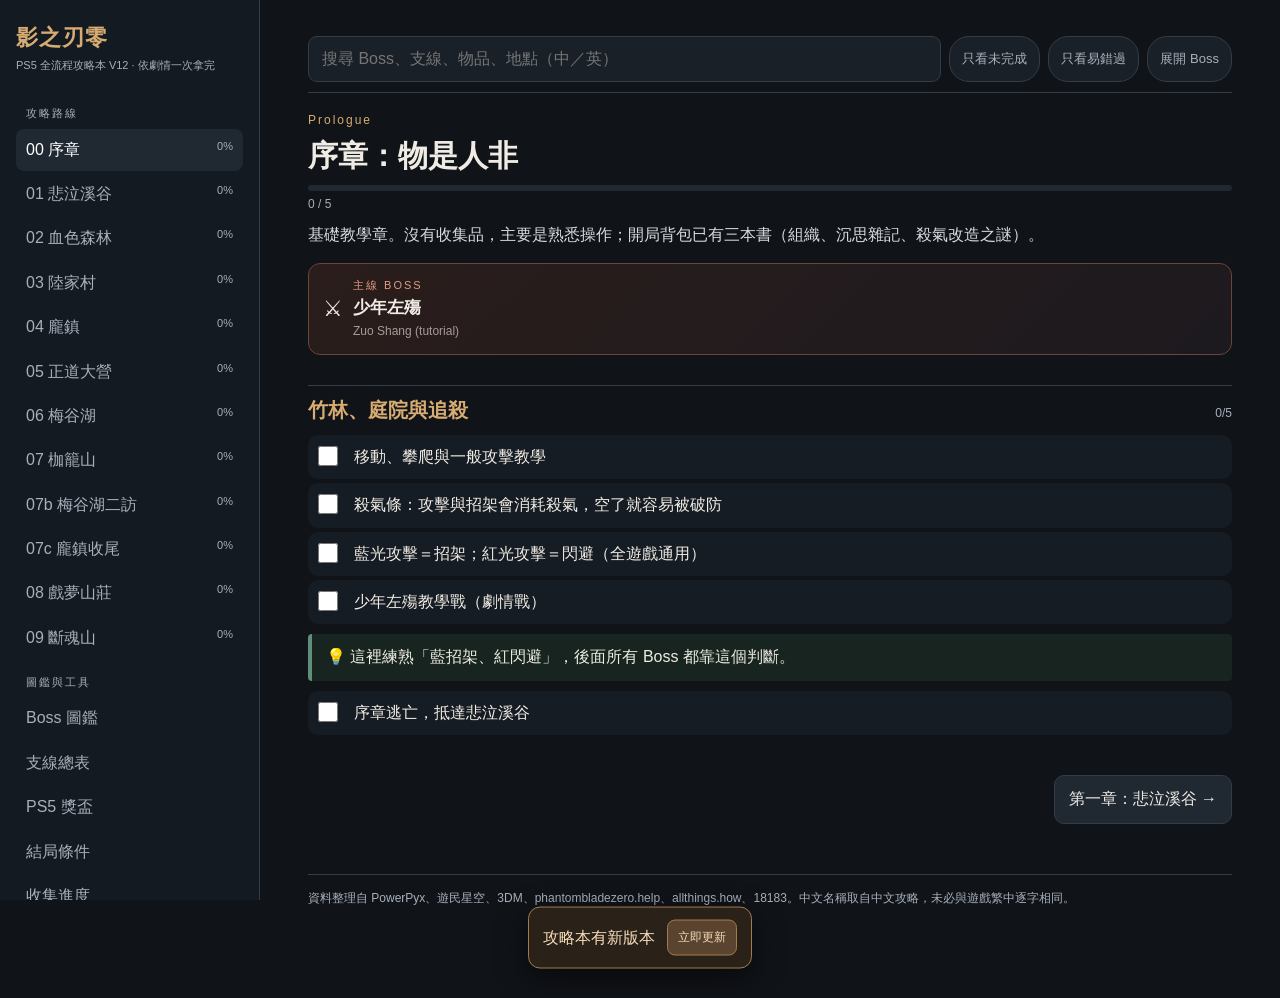
==== commit a4c7f6f1: "補齊 Boss 打法、改為 PS5 版 - 34 個 Boss 補上具體打法（招架／閃避判斷、HP、觸發方式、掉落、來源），59 個全部有打法 - 新增梅谷湖九十九號人偶儀式、雷婷位置 - 恢復 PS" ====
--- a/docs/index.html
+++ b/docs/index.html
@@ -82,7 +82,7 @@
 @media print{.sidebar,.toolbar,.navbtns{display:none}.app{display:block}.pt,.step{break-inside:avoid}body{background:#fff;color:#000}}
 </style>
 <meta name="theme-color" content="#141a21"/>
-<meta name="description" content="影之刃零 電腦版全流程攻略：九區路線、收集、Boss 詳解、地圖對照，可離線閱讀"/>
+<meta name="description" content="影之刃零 PS5 全流程攻略：依劇情一次拿完，九區路線、收集、Boss 打法、白金獎盃，可離線閱讀"/>
 <link rel="manifest" href="manifest.webmanifest"/>
 <link rel="icon" href="icons/icon.svg" type="image/svg+xml"/>
 <link rel="apple-touch-icon" href="icons/apple-touch-icon.png"/>
@@ -122,14 +122,14 @@
 @media print{.pwa-box,.pwa-toast,.pwa-menu{display:none!important}}
 </style></head><body>
 <div class="app">
-<aside class="sidebar"><div class="brand">影之刃零<small>全流程攻略本 V12 · 依劇情一次拿完</small></div><nav id="nav"></nav></aside>
+<aside class="sidebar"><div class="brand">影之刃零<small>PS5 全流程攻略本 V12 · 依劇情一次拿完</small></div><nav id="nav"></nav></aside>
 <main><div class="wrap">
 <div class="toolbar"><input id="q" type="search" placeholder="搜尋 Boss、支線、物品、地點（中／英）"/><button class="chip" id="fTodo">只看未完成</button><button class="chip" id="fMiss">只看易錯過</button><button class="chip" id="fOpen">展開 Boss</button></div>
 <div id="view"></div>
 <div class="footer">資料整理自 PowerPyx、遊民星空、3DM、phantombladezero.help、allthings.how、18183。中文名稱取自中文攻略，未必與遊戲繁中逐字相同。</div>
 </div></main>
 </div>
-<script>window.GUIDE={"chapters":[{"id":"ch00","title":"序章：物是人非","en":"Prologue","short":"序章","intro":[{"t":"p","s":"基礎教學章。沒有收集品，主要是熟悉操作；開局背包已有三本書（組織、沉思雜記、殺氣改造之謎）。"}],"segs":[{"title":"竹林、庭院與追殺","blocks":[{"t":"step","s":"移動、攀爬與一般攻擊教學","k":"v12:s:ch00:81f942"},{"t":"step","s":"殺氣條：攻擊與招架會消耗殺氣，空了就容易被破防","k":"v12:s:ch00:91336f"},{"t":"step","s":"藍光攻擊＝招架；紅光攻擊＝閃避（全遊戲通用）","k":"v12:s:ch00:0375af"},{"t":"step","s":"少年左殤教學戰（劇情戰）","k":"v12:s:ch00:6ca617"},{"t":"tip","s":"這裡練熟「藍招架、紅閃避」，後面所有 Boss 都靠這個判斷。"},{"t":"step","s":"序章逃亡，抵達悲泣溪谷","k":"v12:s:ch00:e177d2"}]}],"navTitle":"00 序章"},{"id":"ch01","title":"第一章：悲泣溪谷","en":"Weeping Creek Valley","short":"悲泣溪谷","intro":[{"t":"p","s":"主線：逆流而上、鋼鐵巨塔。這章會一口氣接 6 個支線，其中 4 個的截止點在下一章（血色森林）的荊野與白赤練，務必照順序做。"},{"t":"warn","s":"本章接的「見習醫師」在血色森林擊敗荊野時失敗；「清理門戶」「腐敗祕聞」在白赤練前要完成。"}],"segs":[{"title":"起點 → 夫人裂隙 → 破碎傀儡谷","blocks":[{"t":"pts","r":"悲泣溪谷","a":1,"b":12},{"t":"tip","s":"練邪在溪谷驛站提供武器升級，有空先去認識。"}]},{"title":"殘鋼、前哨站與斧老大彭猛","blocks":[{"t":"p","s":"前哨站是本章的支線中樞：老弓手、鍛爐守衛、玉兒都在這裡，之後會多次回來交任務。"},{"t":"pts","r":"悲泣溪谷","a":13,"b":24}]},{"title":"斧主囚室 → 溪谷平原 → 弓手營地","blocks":[{"t":"pts","r":"悲泣溪谷","a":25,"b":33},{"t":"warn","s":"#27 護石、#33 羽弓都是限時：拿到斷弦弓就立刻回前哨站找老弓手修。"}]},{"title":"殺氣塔、新娘阿花與塔頂","blocks":[{"t":"pts","r":"悲泣溪谷","a":34,"b":40},{"t":"tip","s":"#38 的殺氣爐手柄用完要拿回來，#52 塔底還要用一次。"}]},{"title":"追命與鎖鐮回頭收","blocks":[{"t":"p","s":"拿到追命鎖鐮後可以鉤索，回頭把溪谷前段的高處補完。"},{"t":"pts","r":"悲泣溪谷","a":41,"b":55},{"t":"step","s":"第一龍柱挑戰（#46）打不過可以先留著，五根龍柱是真結局條件","k":"v12:s:ch01:8d7413"}]},{"title":"離開溪谷前檢查","blocks":[{"t":"step","s":"見習醫師已交（三種藥草→玉兒，領藥箱）","k":"v12:s:ch01:203c7c"},{"t":"step","s":"清理門戶：羽弓已拿","k":"v12:s:ch01:8dbfb8"},{"t":"step","s":"腐敗祕聞：三名敵人已清並回報","k":"v12:s:ch01:6c7b03"},{"t":"step","s":"血肉花已交玉兒","k":"v12:s:ch01:fe6e3d"},{"t":"step","s":"四凶斧已收第一到第五卷","k":"v12:s:ch01:ecc735"},{"t":"tip","s":"緋紅山莊（#54–55）首訪進不去，等枷籠山拿到傀儡之舌再回來。"}]}],"navTitle":"01 悲泣溪谷"},{"id":"ch02","title":"第二章：血色森林","en":"Crimson Forest","short":"血色森林","intro":[{"t":"p","s":"主線：林中血，鏡中蛇。飛賊營地有 4 個限時支線，全部要在章末白赤練前結算。"},{"t":"warn","s":"荊野（#21）前必須已交完溪谷「見習醫師」。"},{"t":"warn","s":"白赤練（#63）前：清理門戶、腐敗祕聞、盜亦有道、救死扶傷都要完成，白山秘聞要先接。"}],"segs":[{"title":"大橋、花千笑、妙手小張與荊野","blocks":[{"t":"pts","r":"血色森林","a":1,"b":22},{"t":"tip","s":"先把妙手小張的籠子放下（#13），之後他會在營地開店並給寶藏任務。"}]},{"title":"飛賊營地：四傷者、密室與三寶","blocks":[{"t":"pts","r":"血色森林","a":23,"b":42},{"t":"tip","s":"飛賊問答答案：地主玉帶 → 蝴蝶 → 信未寫明命運。"}]},{"title":"鏡林、榕樹與白赤練","blocks":[{"t":"pts","r":"血色森林","a":43,"b":64},{"t":"tip","s":"收齊 6 朵虛空記憶之花，白赤練二階段弦音會助戰。"},{"t":"tip","s":"鏡林龍柱（#49）難度高，可先記著。"}]},{"title":"離開森林前檢查","blocks":[{"t":"step","s":"四個限時支線都已交付","k":"v12:s:ch02:a52cb6"},{"t":"step","s":"妙手小張三寶已交","k":"v12:s:ch02:c31264"},{"t":"step","s":"白山秘聞已接、旅舍密室已對話","k":"v12:s:ch02:9a92f0"}]}],"navTitle":"02 血色森林"},{"id":"ch03","title":"第三章：陸家村","en":"Village of Lu","short":"陸家村","intro":[{"t":"p","s":"主線：失心村。敵人多是人偶，流血武器（殘鋼刃、亡命斬馬刀）效果差，改用破防或鈍器系。"},{"t":"tip","s":"珍妖在陸家村入口附近，可升級飾品。"}],"segs":[{"title":"村口、老根頭、蘭家大少與三人偶","blocks":[{"t":"pts","r":"陸家村","a":1,"b":19},{"t":"tip","s":"拙壁戰後拿到堡壘盾，可以穿箭陣——本章結束後回血色森林用。"}]},{"title":"藍螢寺、廊橋、黑蛇屋與受傷飛賊","blocks":[{"t":"pts","r":"陸家村","a":20,"b":41},{"t":"warn","s":"#41 受傷飛賊：之後要拿血色森林的飛賊手冊來交，拖太久他可能死亡。"}]},{"title":"苦葉寺、機關巨像與倖存者庭院","blocks":[{"t":"pts","r":"陸家村","a":42,"b":59},{"t":"warn","s":"#53 念珠交莊嚴僧時選「不相信」。"}]},{"title":"傀儡坑、玉瓚、沐小葵與碼頭","blocks":[{"t":"pts","r":"陸家村","a":60,"b":70},{"t":"warn","s":"搭升降梯打沐小葵前，五條緞帶要收齊（大小姐／少主）；戰後碼頭 #69–70 要立刻拿，離開就回不去。"}]},{"title":"走私隧道","blocks":[{"t":"pts","r":"陸家村","a":71,"b":73}]},{"title":"回訪：悲泣溪谷與血色森林（進龐鎮前）","blocks":[{"t":"p","s":"現在有堡壘盾，也開啟了「一個不留」，回去補四處："},{"t":"pts","r":"悲泣溪谷","a":56,"b":57},{"t":"pts","r":"血色森林","a":65,"b":68},{"t":"step","s":"飛賊手冊（森林 #68）交陸家村受傷飛賊","k":"v12:s:ch03:a72f12"},{"t":"step","s":"念珠（溪谷 #56）交莊嚴僧，選「不相信」","k":"v12:s:ch03:fbafcd"}]}],"navTitle":"03 陸家村"},{"id":"ch04","title":"第四章：龐鎮","en":"Pangzhen","short":"龐鎮","intro":[{"t":"p","s":"主線：死鎮、心之蹤跡、四大蛇屋。全遊戲最大的區域（108 點），幻鬼酒館是支線中樞。"},{"t":"tip","s":"幻鬼（幻鬼酒館）可替武器鑄魂：每把一次，5,000 意識塵埃＋材料。"},{"t":"tip","s":"建議順序：先打水行幫主游龍拿游龍頭，再打舞獅尊主；先拿避火符、避雷符。"}],"segs":[{"title":"隱藏倉庫 → 景陽殿 → 集市與博識閣","blocks":[{"t":"pts","r":"龐鎮","a":1,"b":17}]},{"title":"斬騎、幻鬼酒館、天香閣與黃府","blocks":[{"t":"pts","r":"龐鎮","a":18,"b":31}]},{"title":"南城 → 後街 → 骨婉約與井底","blocks":[{"t":"pts","r":"龐鎮","a":32,"b":50}]},{"title":"綠蛇屋 → 游龍 → 舞獅堂 → 炎鬃","blocks":[{"t":"pts","r":"龐鎮","a":51,"b":79},{"t":"warn","s":"#70 祝福玉佩：需要溪谷的血肉花，打下一個 Boss 前處理。"}]},{"title":"黑山亭 → 老根頭舊家 → 碼頭","blocks":[{"t":"pts","r":"龐鎮","a":80,"b":96},{"t":"step","s":"老根頭的舊木梳（#85）帶回陸家村交付「歸途」","k":"v12:s:ch04:d3289f"}]},{"title":"回訪：陸家村（炎鬃）","blocks":[{"t":"pts","r":"陸家村","a":74,"b":74},{"t":"warn","s":"不要從青蛇屋往戲夢山莊走：在青蛇屋鈴鐺附近選「決意繼續前進！」會讓血色森林冰雪化並永久關閉 5 個鈴鐺。先去正道大營、梅谷湖、枷籠山。"}]}],"navTitle":"04 龐鎮"},{"id":"ch05","title":"第五章：正道大營","en":"Mandate Encampment","short":"正道大營","intro":[],"segs":[{"title":"夕陽小徑 → 峭壁棧道 → 亂葬崗","blocks":[{"t":"pts","r":"正道大營","a":1,"b":14}]},{"title":"衣冠塚、戰場遺跡與萬鈞","blocks":[{"t":"pts","r":"正道大營","a":15,"b":24}]},{"title":"鴿舍 → 三高塔 → 紅衣女劍客與七星劍陣","blocks":[{"t":"pts","r":"正道大營","a":25,"b":35},{"t":"warn","s":"第一次遇到紅衣女劍客不要殺（魔教之女）。"}]},{"title":"暫回龐鎮：不滅俠膽","blocks":[{"t":"p","s":"七星劍陣後回幻鬼酒館找紫衣狼首領拿「破碎英雄勇氣」，順手收龐鎮兩朵異變 NPC 記憶之花："},{"t":"pts","r":"龐鎮","a":97,"b":98},{"t":"tip","s":"異變 NPC 的記憶之花掉落偶有異常，打之前先手動存檔。"}]},{"title":"白山隕落之路 → 烏冷霜","blocks":[{"t":"pts","r":"正道大營","a":36,"b":47},{"t":"warn","s":"擊敗烏冷霜後先上樓調查花田屍體（白山秘聞），才可以打校場玉璧。"}]},{"title":"瀑布後方 → 校場玉璧","blocks":[{"t":"pts","r":"正道大營","a":48,"b":59}]},{"title":"回訪：陸家村（長柄金瓜）","blocks":[{"t":"pts","r":"陸家村","a":75,"b":75}]}],"navTitle":"05 正道大營"},{"id":"ch06","title":"第六章：梅谷湖","en":"Meigu Lake","short":"梅谷湖","intro":[{"t":"p","s":"主線章節的水域大地圖，靠船移動。"},{"t":"warn","s":"去冰湖前先完成「歸途」，否則老根頭不出現（#63、#65–66 錯過）。"}],"segs":[{"title":"殺氣塔、歌坊與船行","blocks":[{"t":"pts","r":"梅谷湖","a":1,"b":24},{"t":"tip","s":"煙千歲（#18）給琵琶弦：三件琵琶零件湊齊就回龐鎮幻鬼酒館修復，進枷籠山必需。"}]},{"title":"湖中諸島、龍柱與白蛇屋","blocks":[{"t":"pts","r":"梅谷湖","a":25,"b":62}]},{"title":"冰湖老根頭與枷籠山入口","blocks":[{"t":"pts","r":"梅谷湖","a":63,"b":70},{"t":"step","s":"幻術琵琶已修好，再觸碰哭泣霧門","k":"v12:s:ch06:cf3c68"}]}],"navTitle":"06 梅谷湖"},{"id":"ch07","title":"第七章：枷籠山","en":"Mountain of Imprisonment","short":"枷籠山","intro":[{"t":"p","s":"普通結局可以不來，但真結局必須來（傀儡之舌、崑崙線、水晶人偶眼珠）。"}],"segs":[{"title":"甦醒、鐵殺與吊籠洞窟","blocks":[{"t":"pts","r":"枷籠山","a":1,"b":10}]},{"title":"救人、橫刀與畢峰","blocks":[{"t":"pts","r":"枷籠山","a":11,"b":17}]},{"title":"贖罪名單、小翠與盧三千","blocks":[{"t":"pts","r":"枷籠山","a":18,"b":30},{"t":"warn","s":"贖罪名單：一定選「這不能洗清你的罪孽」，之後馬上和鐵面人身後的傀儡說話接白雪兒。"},{"t":"warn","s":"小翠第三次救援要當場交無根露。"}]},{"title":"夫人祠、玉面郎君與荒行子","blocks":[{"t":"pts","r":"枷籠山","a":31,"b":37}]},{"title":"飛天血滴子回訪","blocks":[{"t":"pts","r":"枷籠山","a":38,"b":38},{"t":"pts","r":"正道大營","a":60,"b":60}]},{"title":"回訪：悲泣溪谷紅房子（傀儡之舌）","blocks":[{"t":"pts","r":"悲泣溪谷","a":58,"b":60}]}],"navTitle":"07 枷籠山"},{"id":"ch07b","title":"第七章後：梅谷湖二訪","en":"Meigu Lake (second visit)","short":"梅谷湖二訪","intro":[{"t":"p","s":"穿過四守鏡進入幻術師遺址。這段完成後才算處理完「湖心秘密」。"},{"t":"pts","r":"梅谷湖","a":71,"b":98},{"t":"tip","s":"#97 需要陰、陽兩顆傀儡眼（溪谷紅房子、枷籠山）。"}],"segs":[],"navTitle":"07b 梅谷湖二訪"},{"id":"ch07c","title":"進戲夢山莊前：龐鎮收尾","en":"Pangzhen wrap-up","short":"龐鎮收尾","intro":[{"t":"pts","r":"龐鎮","a":99,"b":108}],"segs":[{"title":"真結局第一截止點","blocks":[{"t":"p","s":"進戲夢山莊前，這 10 個迷局任務要全部完成："},{"t":"step","s":"溪谷深處","k":"v12:s:ch07c:cd4ae1"},{"t":"step","s":"虛空幻象","k":"v12:s:ch07c:933031"},{"t":"step","s":"機關船","k":"v12:s:ch07c:282e98"},{"t":"step","s":"浮華引","k":"v12:s:ch07c:e33bf4"},{"t":"step","s":"幻術琵琶","k":"v12:s:ch07c:ea3f88"},{"t":"step","s":"崑崙三傑","k":"v12:s:ch07c:256a6f"},{"t":"step","s":"泣聲何來","k":"v12:s:ch07c:2c672d"},{"t":"step","s":"夢差幻境","k":"v12:s:ch07c:064323"},{"t":"step","s":"紅房子","k":"v12:s:ch07c:3174f2"},{"t":"step","s":"湖心秘密","k":"v12:s:ch07c:621adf"},{"t":"step","s":"妙手小張各藏身處已找過（戲夢山莊 #14 結算用）","k":"v12:s:ch07c:6aa947"},{"t":"warn","s":"遊戲在青蛇屋往戲夢山莊時會給警告。建議在這裡另存一個存檔。"}]}],"navTitle":"07c 龐鎮收尾"},{"id":"ch08","title":"第八章：戲夢山莊","en":"Mirage Estate","short":"戲夢山莊","intro":[{"t":"p","s":"主線：破局。進來後血色森林變冰雪，先回去收。"}],"segs":[{"title":"山莊入口","blocks":[{"t":"pts","r":"戲夢山莊","a":1,"b":1}]},{"title":"回訪：冰雪血色森林","blocks":[{"t":"p","s":"四座鈴鐺要重新開啟，殺氣塔有隔絕楔子第三次交付和兩個新支線。"},{"t":"pts","r":"血色森林","a":69,"b":90},{"t":"warn","s":"#88 混沌魔偶玉琮：最後一擊要用已鑄魂成「熾焰之刃」的血色長兵器。"}]},{"title":"後門 → 儺面祭壇 → 戲院入口","blocks":[{"t":"pts","r":"戲夢山莊","a":2,"b":15}]},{"title":"校場、玉鼎與戲院演出","blocks":[{"t":"pts","r":"戲夢山莊","a":16,"b":29}]},{"title":"囚鋒、第五龍柱與儺面碎片","blocks":[{"t":"pts","r":"戲夢山莊","a":30,"b":44},{"t":"warn","s":"血脈覺醒：五根龍柱全部完成才會結算（真結局最後一項前置）。"}]},{"title":"冷荼書房、雷當與虎炮","blocks":[{"t":"pts","r":"戲夢山莊","a":45,"b":55}]},{"title":"回訪：虎炮炸牆（四處）","blocks":[{"t":"pts","r":"悲泣溪谷","a":61,"b":61},{"t":"pts","r":"血色森林","a":91,"b":91},{"t":"pts","r":"陸家村","a":76,"b":76},{"t":"pts","r":"梅谷湖","a":99,"b":99}]},{"title":"進斷魂山","blocks":[{"t":"pts","r":"戲夢山莊","a":56,"b":56},{"t":"warn","s":"從靈堂附近破牆前進就回不了其他區域。先完成所有回訪、真結局支線並存檔。"}]}],"navTitle":"08 戲夢山莊"},{"id":"ch09","title":"終章：斷魂山","en":"Mount Soulrend","short":"斷魂山","intro":[{"t":"p","s":"主線：斷魂。"}],"segs":[{"title":"山神廟 → 銀之道 → 最後正道大營","blocks":[{"t":"pts","r":"斷魂山","a":1,"b":7}]},{"title":"霜崖洞窟、力者和鋸者","blocks":[{"t":"pts","r":"斷魂山","a":8,"b":15},{"t":"warn","s":"雙 Boss 前完成「小翠」。"}]},{"title":"最後的挽回之地","blocks":[{"t":"pts","r":"斷魂山","a":16,"b":17},{"t":"warn","s":"「最後的挽回之地」鈴鐺之後鎖定結局路線，務必在此手動存檔。"}]},{"title":"冷荼、夢華與結局","blocks":[{"t":"pts","r":"斷魂山","a":18,"b":23},{"t":"tip","s":"結局條件中英文來源說法不同，詳見「結局」頁。"}]}],"navTitle":"09 斷魂山"}],"points":{"悲泣溪谷":{"key":"valley","points":[{"n":1,"type":"鈴鐺","zh":"起點","en":"","hint":"序章結束後自動解鎖起點鈴鐺。"},{"n":2,"type":"鈴鐺","zh":"夫人裂隙","en":"","hint":"由腳手架右側梯子下降，找到「夫人裂隙」鈴鐺。"},{"n":3,"type":"支線","zh":"三面混沌","en":"","hint":"在夫人裂隙鈴鐺旁調查雕像，接取「三面混沌」。首訪先接，不必現在打高難度首領。"},{"n":4,"type":"飾品","zh":"獵人洞察","en":"","hint":"從夫人裂隙返回梯子上方，越過鎖鏈，擊敗鎖鏈後敵人取得飾品。","fight":true},{"n":5,"type":"支線","zh":"血肉花","en":"","hint":"與玉兒交談自動接取血肉花支線；後續要把雙生血肉花交給她。"},{"n":6,"type":"武器","zh":"黑傷雙刃","en":"","hint":"越過玉兒後，於瀑布旁取得血色雙刃。"},{"n":7,"type":"鈴鐺","zh":"初遇玉兒","en":"","hint":"由瀑布旁梯子向上，開啟初遇玉兒鈴鐺。"},{"n":8,"type":"飾品","zh":"筋力綁帶","en":"","hint":"初遇玉兒鈴鐺越橋，擊敗正在交戰的持大劍敵人獲取綁帶。","fight":true},{"n":9,"type":"鈴鐺","zh":"紅線屏障","en":"","hint":"靠近巨大紅線屏障，於旁邊小平台開鈴鐺。"},{"n":10,"type":"鈴鐺","zh":"破碎傀儡谷","en":"","hint":"繼續前往屋舍附近小空地，開啟破碎傀儡谷鈴鐺。"},{"n":11,"type":"支線","zh":"四凶斧第一卷","en":"","hint":"撿取傀儡谷鈴鐺旁樹下書籍接四凶斧，再到屋內左側房間拿第一份線索。"},{"n":12,"type":"殺氣琥珀","zh":"殺氣琥珀①","en":"","hint":"打倒維持紅線屏障的敵人，開啟其旁寶箱領取殺氣琥珀。","chest":true},{"n":13,"type":"Boss","zh":"殘鋼／殘鋼刃","en":"","hint":"主線擊敗狂暴巨漢（The Frenzied Brute），獲得其武器。","fight":true},{"n":14,"type":"鈴鐺","zh":"殘鋼亭","en":"","hint":"在狂暴巨漢戰鬥區旁啟動鏽刃亭鈴鐺。"},{"n":15,"type":"殺氣琥珀","zh":"殺氣琥珀②","en":"","hint":"自鏽刃亭上階梯、翻牆；箱堆突襲的敵人掉落殺氣琥珀。"},{"n":16,"type":"鈴鐺","zh":"前哨站庭院、四凶斧第二卷","en":"","hint":"穿過有守衛把守的草地區，啟動前哨站庭院鈴鐺；右側屋內另有四凶斧第二線索。"},{"n":17,"type":"支線","zh":"老弓手委託","en":"","hint":"【限時】到前哨站屋頂找沉思老弓手接「清理門戶」，要在血色森林白赤練前完成。","miss":true},{"n":18,"type":"武器","zh":"長形黑傷","en":"","hint":"前哨站鍛爐正後方武器架取得血色長兵器。"},{"n":19,"type":"支線","zh":"前哨站隱情","en":"","hint":"【限時】走近鍛爐旁守衛並完成對話，接「腐敗祕聞」；白赤練前完成。","miss":true},{"n":20,"type":"鈴鐺","zh":"前哨站","en":"","hint":"鍛爐旁開前哨站鈴鐺，往後多次回來交任務。"},{"n":21,"type":"道具","zh":"黑石①、牢房鑰匙","en":"","hint":"從前哨站鈴鐺直行上樓，到小庭院屍體取得牢房鑰匙；回前哨站入口下坡洞穴開牢門拿黑石。"},{"n":22,"type":"Boss","zh":"斧老大彭猛／巨凶斧","en":"","hint":"擊敗斧老大彭猛，取得巨凶斧；之後可用其破壞障礙。","fight":true},{"n":23,"type":"鈴鐺","zh":"斧主敗亡","en":"","hint":"在彭猛戰鬥場地中央啟動斧主敗亡鈴鐺。"},{"n":24,"type":"殺氣琥珀","zh":"殺氣琥珀③","en":"","hint":"從前哨站鈴鐺破壞近旁柵欄，上階梯進屋清掉敵人取得琥珀；本段三名指定敵人打完後回報隊長。"},{"n":25,"type":"支線","zh":"見習醫師","en":"","hint":"【限時】與前哨站鈴鐺旁玉兒談採藥，接「見習醫師」；一定在血色森林荊野前交三種藥草。","miss":true},{"n":26,"type":"鈴鐺","zh":"斧主囚室、四凶斧第三卷","en":"","hint":"追命過場後在斧主囚室中央啟動鈴鐺；左側桌上有四凶斧第三線索。"},{"n":27,"type":"飾品","zh":"護石","en":"","hint":"【限時】事先在前哨站與箱後 NPC 談到「馬廄旁墳墓」，再從囚室順路調查墳墓取得防禦飾品。","miss":true},{"n":28,"type":"秘藥","zh":"專注藥丸","en":"","hint":"由囚室離開走左岔路，破壞柵欄後開寶箱拿專注藥；回橋下河道拾取止血藤。","chest":true},{"n":29,"type":"鈴鐺","zh":"溪谷平原入口","en":"","hint":"過橋、小門旁開溪谷平原入口鈴鐺。"},{"n":30,"type":"支線","zh":"黑石②、斷弦弓","en":"","hint":"從入口鈴鐺上坡清掉整個弓手營地，取得黑石碎片及斷弦弓。"},{"n":31,"type":"飾品","zh":"追獵信物","en":"","hint":"在弓手營地附近箱子領取追獵信物。","chest":true},{"n":32,"type":"鈴鐺","zh":"無情弓手營地","en":"","hint":"從前項往上階梯啟動無情弓手營地鈴鐺。"},{"n":33,"type":"影之武裝","zh":"羽弓","en":"","hint":"【限時】立刻帶斷弦弓回前哨站找老弓手修復，拿羽弓影之武裝；白赤練前完成。","miss":true},{"n":34,"type":"鈴鐺","zh":"殺氣塔一樓","en":"","hint":"從弓手營地越過大型木橋並上階梯，啟動殺氣塔一樓鈴鐺。"},{"n":35,"type":"Boss","zh":"新娘阿花／紅妝鬼斬","en":"","hint":"自殺氣塔一樓繞到右後方洞口，沿木坡滑下，走左路到盡頭打倒新娘阿花，獲得紅妝鬼斬。","fight":true},{"n":36,"type":"鈴鐺","zh":"血肉花田、雙生血肉花","en":"","hint":"在阿花戰鬥場開啟花田鈴鐺；祭壇旁拾取雙生血肉花，盡快回前哨站交給玉兒。"},{"n":37,"type":"鈴鐺","zh":"殺氣塔頂","en":"","hint":"返回殺氣塔一樓，入塔上階梯，啟動塔頂鈴鐺。"},{"n":38,"type":"支線","zh":"隔絕楔子第一階段","en":"","hint":"與塔頂影衛談話接隔絕楔子；上屋頂、下左梯擊敗敵人取殺氣爐手柄，回一樓啟動殺氣爐取原初石；記得把手柄拿回，再交石給影衛。"},{"n":39,"type":"鈴鐺","zh":"瀑布橋","en":"","hint":"由塔頂往更高處攀爬，落入橋區後啟動瀑布橋鈴鐺。"},{"n":40,"type":"鈴鐺","zh":"大瀑布","en":"","hint":"越過瀑布橋、沿主路前進啟動大瀑布鈴鐺。"},{"n":41,"type":"Boss","zh":"追命／追命鎖鐮","en":"","hint":"主線擊敗追命，取得追命鎖鐮，解鎖鉤索路線。","fight":true},{"n":42,"type":"飾品","zh":"凌然吊墜","en":"","hint":"傳回起點鈴鐺，往序章起始方向退回，使用鎖鐮鉤到高平台開寶箱取飾品。","chest":true},{"n":43,"type":"鈴鐺","zh":"龍柱眺望","en":"","hint":"從塔頂往屋頂再用鎖鐮爬至最高處取營地大門鑰匙；回溪谷平原入口打開大門，走右側到小屋內開龍柱眺望鈴鐺；小屋隊長可交四凶斧第四步。"},{"n":44,"type":"殺氣琥珀","zh":"殺氣琥珀④","en":"","hint":"龍柱眺望鈴鐺後方箱取生鏽龍匙；越橋、過腳手架地上撿凝葉草，開身後鎖門打倒敵人取得殺氣琥珀。","chest":true},{"n":45,"type":"鈴鐺","zh":"悲泣溪谷龍柱","en":"","hint":"從上一處洞穴打碎出口障礙，往前開溪谷龍柱鈴鐺。"},{"n":46,"type":"挑戰","zh":"第一龍柱挑戰前置","en":"","hint":"在龍柱鈴鐺旁啟動龍柱挑戰；首訪可接，打不過可留後期。"},{"n":47,"type":"飾品","zh":"反擊護腕","en":"","hint":"完成龍柱高難度戰鬥取得反擊護腕，請確認獎勵確實入袋。"},{"n":48,"type":"支線","zh":"見習醫師交付","en":"","hint":"從龍柱沿河道到盡頭取瑕金草；與凝葉草、止血藤一起交前哨站玉兒，領「藥箱」飾品，荊野前完成。","miss":true},{"n":49,"type":"黑石碎片","zh":"黑石③","en":"","hint":"從龍柱眺望鈴鐺越橋跳到村落，沿河往北，鉤到木平台開箱取得黑石。","chest":true},{"n":50,"type":"支線","zh":"黑石④、四凶斧第五卷","en":"","hint":"從龍柱眺望鈴鐺返回塔下洞窟，上樓梯擊敗僧人取得黑石；階梯旁桌上有四凶斧第五線索。"},{"n":51,"type":"鈴鐺","zh":"殺氣塔底部","en":"","hint":"沿洞窟向前到殺氣塔底部，啟動鈴鐺。"},{"n":52,"type":"飾品","zh":"反射裝置","en":"","hint":"在殺氣塔底部鈴鐺旁使用前面保留的殺氣爐手柄，取得反射裝置飾品。"},{"n":53,"type":"秘藥","zh":"血脈恢復藥","en":"","hint":"由塔底鈴鐺旁梯子向上，一路走到頂端敵人附近開箱取得回復藥。","chest":true},{"n":54,"type":"鈴鐺","zh":"緋紅山莊","en":"","hint":"回龍柱眺望鈴鐺，旁邊小洞穴內引誘背炸藥敵人炸開中央大鐵籠，乘電梯下降開啟緋紅山莊鈴鐺。"},{"n":55,"type":"鑄魂材料","zh":"古代甲冑碎片","en":"","hint":"緋紅山莊鈴鐺左邊拾取古代甲冑碎片；首訪暫時無法深入。"},{"n":56,"type":"鈴鐺","zh":"夫人洞窟","en":"","hint":"【回訪：抵達陸家村並開啟一個不留支線】前哨站擊敗商店旁僧人取念珠；越過之前被 NPC 擋住的橋，到小鎮左屋破障礙進洞，取得夫人洞窟鈴鐺。"},{"n":57,"type":"支線","zh":"神機戒指／彩色風車","en":"","hint":"由夫人洞窟鈴鐺沿洞前進，出洞後右側寶箱取得神機戒；旁邊風車可拾取彩色風車；鉤上木平台取得四凶斧第六線索。","chest":true},{"n":58,"type":"記憶之花","zh":"緋紅山莊內部","en":"","hint":"【回訪：取得傀儡之舌】緋紅山莊開門，二樓陽台拿記憶之花。"},{"n":59,"type":"鈴鐺","zh":"拾荒者圈養場","en":"","hint":"由山莊一樓一路下降到地下木平台，啟動拾荒傀儡圈養場鈴鐺。"},{"n":60,"type":"Boss","zh":"拾荒傀儡、寒歲","en":"","hint":"擊敗拾荒傀儡及寒歲，取得合金鐮刃鑄魂材料、陽屬傀儡眼及寒歲面具。","fight":true},{"n":61,"type":"鑄魂材料","zh":"虎炮破牆隱藏處","en":"","hint":"【回訪：取得虎炮】從溪谷龍柱鈴鐺炸開附近牆壁，沿山坡到屋內取鑄魂材料。"}]},"血色森林":{"key":"v2:血色森林","points":[{"n":1,"type":"鈴鐺","zh":"","en":"Bell (Crimson Forest)","hint":"劇情過場結束後向正前方走，開啟血色森林鈴鐺。"},{"n":2,"type":"記憶之花","zh":"","en":"Memory Flower","hint":"就在血色森林鈴鐺旁邊，拾取記憶之花。"},{"n":3,"type":"鈴鐺","zh":"","en":"Bell (Abandoned Main Road)","hint":"跨過路障後沿道路邊，啟動荒廢大道鈴鐺。"},{"n":4,"type":"飾品","zh":"","en":"Shieldbreaker Talisman (Accessory)","hint":"跳過斷橋後，在敵人旁的小型腳手架寶箱拿破盾飾品。","chest":true},{"n":5,"type":"黑石碎片","zh":"","en":"Blackstone Fragment","hint":"沿主路進洞穴，不走壁跑路線而直接下落，敵人旁拾取黑石。"},{"n":6,"type":"鈴鐺","zh":"","en":"Bell (Pangzhen Bridge Overlook)","hint":"走到巨大橋旁路邊，啟動龐鎮大橋眺望鈴鐺。"},{"n":7,"type":"武器","zh":"癡者殘劍","en":"The Fanatic’s Broken Blade (Weapon)","hint":"主線擊敗劍癡花千笑，獲得殘劍武器。","fight":true},{"n":8,"type":"秘藥","zh":"","en":"Simmering Brew (Medicine)","hint":"大橋坍落後沿橫樑盪越，前方直接拾取秘藥。"},{"n":9,"type":"記憶之花","zh":"","en":"Memory Flower","hint":"沿崖壁進洞穴，右側狗群守著記憶之花。"},{"n":10,"type":"鈴鐺","zh":"","en":"Bell (Trail of Cages)","hint":"繼續穿過洞穴，到崖面開啟囚籠小徑鈴鐺。"},{"n":11,"type":"記憶之花","zh":"","en":"Memory Flower","hint":"遇見妙手小張後進崖邊洞穴，往較低岩台取得記憶之花。"},{"n":12,"type":"黑石碎片","zh":"","en":"Blackstone Fragment","hint":"從記憶之花往下走進有毒的水，在箱中拿黑石；毒水會持續傷害，盡速離開。","chest":true},{"n":13,"type":"飾品","zh":"","en":"Cavalrybane (Accessory)","hint":"到洞穴終點先轉動機關把妙手小張囚籠放下；再落到機關旁下層腳手架開箱取騎兵剋星飾品。","chest":true},{"n":14,"type":"鈴鐺","zh":"","en":"Bell (Outlaw Trap)","hint":"從妙手小張處沿崖壁越過洞穴、過橋，避開大敵人，左側開飛賊陷阱鈴鐺。"},{"n":15,"type":"記憶之花","zh":"","en":"Memory Flower","hint":"從飛賊陷阱鈴鐺回頭朝騎馬敵人方向，右側拾記憶之花；前面洞穴另取保命符碎片一和隧道手柄。"},{"n":16,"type":"支線","zh":"","en":"Honor Among Thieves (Tale)","hint":"【限時】出洞沿坡向上，擊敗營火旁敵人接「盜亦有道」，須在白赤練前完成。","miss":true},{"n":17,"type":"道具","zh":"","en":"Preservation Jar","hint":"從飛賊陷阱鈴鐺以隧道手柄開洞，走右橋取保命符碎片二，集齊合成保命罐。"},{"n":18,"type":"寶藏","zh":"","en":"Sect Leader’s Snuff Bottle (Treasure)","hint":"從前項沿洞往前，在寶箱取宗主鼻煙壺，屬妙手小張的三寶之一。","chest":true},{"n":19,"type":"殺氣琥珀","zh":"","en":"Sha-Chi Amber Fragment","hint":"返回洞穴另一邊，過門開寶箱取殺氣琥珀。","chest":true},{"n":20,"type":"秘藥","zh":"","en":"Kuye Dew (Medicine)","hint":"從上一處向下走樓梯，到屍體堆附近取苦葉露。"},{"n":21,"type":"武器","zh":"亡命斬馬刀","en":"Outlaw Warblade (Weapon)","hint":"【截止！】打荊野前回悲泣溪谷交完玉兒見習醫師；之後擊敗荊野取得飛賊斬馬刀。","miss":true,"fight":true},{"n":22,"type":"記憶之花","zh":"","en":"Memory Flower","hint":"從荊野戰場向左前進，抵小木橋時從右側往下落，拿記憶之花。"},{"n":23,"type":"支線","zh":"","en":"Secrets of the Baishan Sect (Tale)","hint":"在大木橋上與蘭蘭對話接「白山秘聞」，不要急著向後續主線進發。"},{"n":24,"type":"鈴鐺","zh":"","en":"Bell (Thieves’ Camp)","hint":"越過大木橋，正前方開啟飛賊營地鈴鐺。"},{"n":25,"type":"飾品","zh":"","en":"Silent Wrap (Accessory)","hint":"【限時】向營地溫和飛賊回答三題：地主玉帶、蝴蝶、信未交代其命運；領靜默纏布，白赤練前完成。","miss":true},{"n":26,"type":"支線","zh":"","en":"A Healer’s Mercy (Tale)","hint":"【限時】與飛賊營地鈴鐺旁玉兒談話接「救死扶傷」，白赤練前救好四名傷者並回報。","miss":true},{"n":27,"type":"飾品","zh":"","en":"Quick Hand Pendant (Accessory)","hint":"由飛賊營地沿道路出去、攀牆入小洞找妙手小張；如先前成功放籠可取得妙手吊墜，並開啟商店。"},{"n":28,"type":"支線","zh":"","en":"Quick Hand’s Request (Tale) / The Wily Hare’s Three Dens (Tale)","hint":"與妙手小張再談本地寶藏及其他藏身處，接尋寶相關支線，記得三寶交回兌換武裝。"},{"n":29,"type":"記憶之花","zh":"","en":"Memory Flower","hint":"從小張藏身處出來，沿崖壁木棧道走進洞穴，取得記憶之花。"},{"n":30,"type":"寶藏","zh":"","en":"Bloodstained Seal (Treasure)","hint":"繼續向前，左側寶箱取得血染印章（第二寶）。","chest":true},{"n":31,"type":"黑石碎片","zh":"","en":"Blackstone Fragment","hint":"出洞上階梯進左邊建築拿森林前哨站庭院鑰匙；出屋進另一房寶箱拿黑石。","chest":true},{"n":32,"type":"鈴鐺","zh":"","en":"Bell (Red Serpent House)","hint":"解鎖森林前哨站庭院後，往前啟動紅蛇屋鈴鐺。"},{"n":33,"type":"鈴鐺","zh":"","en":"Bell (Cliff of Longing)","hint":"由紅蛇屋鈴鐺往山坡上，連續登階並攀上前方牆壁，啟動思念崖鈴鐺。"},{"n":34,"type":"鈴鐺","zh":"","en":"Bell (Cliffside Lodge)","hint":"從思念崖下小崖、越斷橋，到旅舍後方開崖邊旅舍鈴鐺。"},{"n":35,"type":"殺氣琥珀","zh":"","en":"Sha-Chi Amber Fragment","hint":"從旅舍鈴鐺爬梯、穿過毒房到陽台取地窖手柄；在旅舍使用後下樓，右側毒房寶箱有琥珀。","chest":true},{"n":36,"type":"黑石碎片","zh":"","en":"Blackstone Fragment / Crimson Forest Secret Chamber Crank","hint":"回主要房間，落到兩個平台中間的木板，再往平台底下撿黑石和祕密房手柄。"},{"n":37,"type":"記憶之花","zh":"","en":"Memory Flower","hint":"落到最底部穿過大洞口取得記憶之花；回頭走另一條路，用祕密房手柄開鎖門與少女交談推進白山秘聞。"},{"n":38,"type":"寶藏","zh":"","en":"Ancient Crossbow (Treasure)","hint":"上樓並落到岩台拿營地地牢鑰匙；沿路先與第三名傷者交談。回飛賊營地地牢開門與第四名傷者談話，角落寶箱取古代弩（第三寶）。","chest":true},{"n":39,"type":"殺氣琥珀","zh":"","en":"Sha-Chi Amber Fragment","hint":"從地牢傷者處回頭、下梯擊敗兩名敵人取得洞穴牢房鑰匙；木平台下方拿琥珀。"},{"n":40,"type":"殺氣琥珀","zh":"","en":"Sha-Chi Amber Fragment","hint":"爬回梯子，用洞穴牢房鑰匙開鎖籠取琥珀。"},{"n":41,"type":"飾品","zh":"","en":"Calming Gourd (Accessory)","hint":"【限時】確認四名傷者都已對話救治，回飛賊營地玉兒交任務領安神葫蘆；白赤練前完成。","miss":true},{"n":42,"type":"影之武裝","zh":"","en":"Flying Dagger (Phantom Edge)","hint":"拿齊鼻煙壺、血染印章、古代弩，回妙手小張交付，領飛刀影之武裝。"},{"n":43,"type":"記憶之花","zh":"","en":"Memory Flower","hint":"逃亡過場結束後正前方取得記憶之花。"},{"n":44,"type":"鈴鐺","zh":"","en":"Bell (Mirrorwood Entrance)","hint":"緊鄰前項，啟動鏡林入口鈴鐺。"},{"n":45,"type":"影之武裝","zh":"","en":"Iron Gauntlets (Phantom Edge)","hint":"主線擊敗拳癡鐵狂，取得鐵手套影之武裝。","fight":true},{"n":46,"type":"記憶之花","zh":"","en":"Memory Flower","hint":"在拳癡鐵狂戰場內拾取記憶之花。"},{"n":47,"type":"記憶之花","zh":"","en":"Memory Flower","hint":"從戰場繼續進前方洞穴，拿記憶之花。"},{"n":48,"type":"鈴鐺","zh":"","en":"Bell (Mirrorwood Long Pillar)","hint":"從前項走右岔路出洞，再入左側紅光區，開鏡林龍柱鈴鐺。"},{"n":49,"type":"挑戰","zh":"","en":"Crimson Forest Long Pillar (Challenge Location)","hint":"在鏡林龍柱鈴鐺旁啟動挑戰；高難度，可先標記待回訪。"},{"n":50,"type":"飾品","zh":"","en":"Miraculous Scabbard (Accessory)","hint":"完成龍柱挑戰取得奇蹟劍鞘飾品；確認領到獎勵。"},{"n":51,"type":"鈴鐺","zh":"","en":"Bell (Burial Grounds)","hint":"從龍柱往河邊，盪過枝條後前方開墳場鈴鐺。"},{"n":52,"type":"記憶之花","zh":"","en":"Memory Flower","hint":"墳場鈴鐺正前方敵群旁取得記憶之花。"},{"n":53,"type":"記憶之花","zh":"","en":"Memory Flower","hint":"繼續到霧林，貼右牆走並留意左側岩石旁的記憶之花。"},{"n":54,"type":"鈴鐺","zh":"","en":"Bell (Parting Mists)","hint":"虛空幻境過場後往下落，眼前開離別迷霧鈴鐺。"},{"n":55,"type":"挑戰","zh":"","en":"Banyan Tree (Challenge Location)","hint":"從離別迷霧鈴鐺落下往右邊大榕樹互動，完成多波敵人挑戰，最後需再戰荊野。"},{"n":56,"type":"記憶之花","zh":"","en":"Memory Flower","hint":"榕樹返回陸地沿上坡走，下落懸崖後前方是記憶之花。"},{"n":57,"type":"記憶之花","zh":"","en":"Memory Flower","hint":"繼續到懸崖底部，過河對岸拾取記憶之花。"},{"n":58,"type":"鈴鐺","zh":"","en":"Bell (Mirrorwood Depths)","hint":"前一朵花正後方開鏡林深處鈴鐺。"},{"n":59,"type":"記憶之花","zh":"","en":"Memory Flower","hint":"過前方大門立即拾取記憶之花。"},{"n":60,"type":"記憶之花","zh":"","en":"Memory Flower","hint":"完成第一段鏡林驅霧機關後，正前方取得記憶之花。"},{"n":61,"type":"記憶之花","zh":"","en":"Memory Flower","hint":"緊接上項，沿前路再取得一朵記憶之花。"},{"n":62,"type":"鈴鐺","zh":"","en":"Bell (Threadbound Great Tree)","hint":"完成第二段驅霧機關後正前方，開牽線巨樹鈴鐺。"},{"n":63,"type":"武器","zh":"白蟒赤練","en":"White Serpent & Crimson Viper (Weapon)","hint":"【截止！】白赤練前完成清理門戶、腐敗祕聞、盜亦有道、救死扶傷。主線打倒白赤練後取得白蟒赤練武器。","miss":true,"fight":true},{"n":64,"type":"飾品","zh":"","en":"Resonance Talisman (Accessory)","hint":"與白赤練同一戰的另一獎勵：共鳴護符。確認兩件都有。"},{"n":65,"type":"飾品","zh":"","en":"Seal of Dugu (Accessory)","hint":"【回訪：抵陸家村接一個不留】飛賊營地鈴鐺走回大木橋打倒敵人，取得獨孤印飾品。","fight":true},{"n":66,"type":"飾品","zh":"","en":"Brass Chest Guard (Accessory)","hint":"【回訪：取得堡壘盾】飛賊營地地牢下降，下層用堡壘盾穿箭矢陷阱開箱拿銅護胸。","chest":true},{"n":67,"type":"記憶之花","zh":"","en":"Memory Flower","hint":"從前項爬梯，堡壘盾穿過另一處箭陣到新區域，右側騎馬敵人附近田地取得記憶之花。"},{"n":68,"type":"鈴鐺","zh":"","en":"Bell (Lakeside Arch Bridge)","hint":"附近石橋上開湖邊拱橋鈴鐺；妙手小張洞口附近擊敗敵人另取飛賊手冊，供陸家村受傷飛賊使用。"},{"n":69,"type":"飾品","zh":"","en":"Frostward (Accessory)","hint":"【回訪：進入戲夢山莊後冰雪化】從墳場鈴鐺一路往前上坡，前方落下處拾冰霜防護飾品。"},{"n":70,"type":"鈴鐺","zh":"","en":"Bell (Crimson Forest Sha-Chi Tower Gate)","hint":"從前項過橋續行，於殺氣塔入口開鈴鐺。"},{"n":71,"type":"殺氣琥珀","zh":"","en":"Sha-Chi Amber Fragment","hint":"塔入口鈴鐺右轉貼右牆走到陽台，再下降到底拿琥珀。"},{"n":72,"type":"道具","zh":"","en":"Honed Blacksteel","hint":"回塔內、從管線上的梯子向下，順路到底取淬鍊黑鋼。"},{"n":73,"type":"黑石碎片","zh":"","en":"Blackstone Fragment","hint":"塔入口鈴鐺向左上樓，落至屋頂後續走到下一段樓梯，繞其右後方取黑石。"},{"n":74,"type":"鈴鐺","zh":"","en":"Bell (Crimson Forest Sha-Chi Tower 6th Floor)","hint":"接上項登階，在小陽台開殺氣塔六樓鈴鐺；旁邊找鬼刃交隔絕楔子第一步。"},{"n":75,"type":"鈴鐺","zh":"","en":"Bell (Crimson Forest Sha-Chi Tower Base)","hint":"從六樓鈴鐺搭電梯下樓，沿路到梯子旁啟動殺氣塔底部鈴鐺。"},{"n":76,"type":"黑石碎片","zh":"","en":"Blackstone Fragment","hint":"底部鈴鐺回頭下木坡，走到底開箱取黑石。","chest":true},{"n":77,"type":"秘藥","zh":"","en":"Miracle Remedy (Medicine)","hint":"與前項同地點的另一箱取得神奇藥劑；底部鈴鐺爬梯到爐旁可取塔鑰匙和原初石，帶回六樓找鬼刃。","chest":true},{"n":78,"type":"鑄魂材料","zh":"","en":"Supreme Order Token (Tempering Material)","hint":"六樓鈴鐺使用鑰匙開門登屋頂，過場後取得至尊令牌鑄魂材料。"},{"n":79,"type":"支線","zh":"","en":"Use it Against Them (Tale)","hint":"過場後與玉舞者談話接「以彼之道」任務。"},{"n":80,"type":"支線","zh":"","en":"Heart of the Fist (Tale)","hint":"與鐵魔談話接「拳心」任務。"},{"n":81,"type":"鑄魂材料","zh":"","en":"Heel Reinforcement Part (Tempering Material)","hint":"只裝備妖鋸武器與鐵手套影之武裝，再與玉舞者切磋取得足跟強化零件。"},{"n":82,"type":"鑄魂材料","zh":"","en":"Worldbreaker Fist (Tempering Material)","hint":"從墳場鈴鐺與左前方大墓碑互動，取得破界拳鑄魂材料。"},{"n":83,"type":"鈴鐺","zh":"","en":"Bell (Parting Mists) – Recollect","hint":"【冰雪重啟】墳場鈴鐺沿前路下坡穿霧，重開離別迷霧鈴鐺。"},{"n":84,"type":"鈴鐺","zh":"","en":"Bell (Mirrorwood Depths) – Recollect","hint":"【冰雪重啟】從離別迷霧向下到林中門口，重開鏡林深處鈴鐺。"},{"n":85,"type":"殺氣琥珀","zh":"","en":"Sha-Chi Amber Fragment","hint":"從鏡林深處鈴鐺穿大門，右側拿琥珀。"},{"n":86,"type":"飾品","zh":"","en":"Chaos Ring (Accessory)","hint":"進入下一片樹林，右側取得混沌戒指。"},{"n":87,"type":"鈴鐺","zh":"","en":"Bell (Threadbound Great Tree) – Recollect","hint":"【冰雪重啟】從前項繼續往前，重開牽線巨樹鈴鐺。"},{"n":88,"type":"武器","zh":"刺骨混沌","en":"Freezing Chaos (Weapon)","hint":"【易錯過】回訪戰混沌魔偶玉琮前，必須用已鑄魂為熾焰之刃的血色長兵器打最後一擊；取得刺骨混沌武器。","miss":true},{"n":89,"type":"鑄魂材料","zh":"","en":"Chaos Twin Daggers (Tempering Material)","hint":"與前項同一 Boss 的混沌雙匕鑄魂材料；若傀儡未出現先完成溪谷三面混沌。","miss":true,"fight":true},{"n":90,"type":"鈴鐺","zh":"","en":"Bell (Mirrorwood Long Pillar) – Recollect","hint":"【冰雪重啟】從鏡林入口走主路出洞，左側重開鏡林龍柱鈴鐺。"},{"n":91,"type":"鑄魂材料","zh":"","en":"Song of Parting (Tempering Material)","hint":"【回訪：取得虎炮】崖邊旅舍鈴鐺往地下室，下隧道向北到底炸開牆，領離別之歌鑄魂材料。"}]},"陸家村":{"key":"v2:陸家村","points":[{"n":1,"type":"鈴鐺","zh":"","en":"Bell (Place of Awakening)","hint":"進入陸家村後自動解鎖覺醒之地鈴鐺。"},{"n":2,"type":"飾品","zh":"","en":"Jewel’s Knot (Accessory)","hint":"在玉兒身後寶箱拾取玉結飾品。","chest":true},{"n":3,"type":"鈴鐺","zh":"","en":"Bell (Crossroads)","hint":"從玉兒處順坡往下，左側啟動十字路口鈴鐺。"},{"n":4,"type":"鈴鐺","zh":"","en":"Bell (Mandate Encampment Outer Gate)","hint":"從十字路口鈴鐺沿山脊前進不要跳下，鎖門前開正道大營外門鈴鐺。"},{"n":5,"type":"記憶之花","zh":"","en":"Memory Flower","hint":"正道大營外門鈴鐺旁取得記憶之花。"},{"n":6,"type":"鈴鐺","zh":"","en":"Bell (Old Man Gen’s Hideout)","hint":"回十字路口，跳下懸崖沿路找老根頭，爬梯到其住處開鈴鐺。"},{"n":7,"type":"支線","zh":"","en":"The Journey Home (Tale)","hint":"與老根頭談話接「歸途」，先不要錯過他的支線對話。"},{"n":8,"type":"鈴鐺","zh":"","en":"Bell (Young Master Lan’s Hideout)","hint":"老根頭住處上橋後從左側落下，沿傀儡抓牆處攀上，到蘭家大少藏身處開鈴鐺。"},{"n":9,"type":"支線","zh":"","en":"Young Master Lan (Tale)","hint":"與藏身處的蘭家大少對話接支線；後面解鎖走私隧道還要回報。"},{"n":10,"type":"影之武裝","zh":"","en":"Bastion (Phantom Edge)","hint":"主線打倒守門人拙壁，取得堡壘盾影之武裝；它可擋箭陣，記得回血色森林。","fight":true},{"n":11,"type":"黑石碎片","zh":"","en":"Blackstone Fragment","hint":"守門人拙壁戰場內寶箱拿黑石碎片。","chest":true},{"n":12,"type":"記憶之花","zh":"","en":"Memory Flower","hint":"從守門人拙壁戰場往左，進入兩個小女娃傀儡對話處，取得記憶之花。"},{"n":13,"type":"支線","zh":"","en":"Young Mistress (Tale)","hint":"過守門人後沿門往前，調查綁在樹上的緞帶，接「大小姐（少主）」支線。"},{"n":14,"type":"鈴鐺","zh":"","en":"Bell (Well of the Three Puppets)","hint":"過橋左側開三人偶水井鈴鐺。"},{"n":15,"type":"記憶之花","zh":"","en":"Memory Flower","hint":"從水井鈴鐺跳進河，向右越過哭泣 NPC 和橫木，打倒寶箱前敵人取得記憶之花。","chest":true},{"n":16,"type":"殺氣琥珀","zh":"","en":"Sha-Chi Amber Fragment","hint":"回前方與哭泣 NPC 對話，取得殺氣琥珀。"},{"n":17,"type":"記憶之花","zh":"","en":"Memory Flower","hint":"回河道，到石橋正下方拾取記憶之花。"},{"n":18,"type":"鈴鐺","zh":"","en":"Bell (Temple of Blue Fireflies)","hint":"從河道上坡走左路，於寺廟旁開藍螢寺鈴鐺；旁邊樹上收大小姐（少主）緞帶一。"},{"n":19,"type":"支線","zh":"","en":"A Puppet’s Wooden Heart (Tale)","hint":"與小神龕旁歌姬傀儡說話，接「人偶木心」。"},{"n":20,"type":"記憶之花","zh":"","en":"Memory Flower","hint":"右側大型神龕內有記憶之花。"},{"n":21,"type":"秘藥","zh":"","en":"Spirit-Returning Broth (Medicine)","hint":"回三人偶水井鈴鐺，左側上階梯第一個岔路左轉進小院；爬左屋並落到地下室取還魂湯。"},{"n":22,"type":"飾品","zh":"","en":"Mother’s Talisman (Accessory)","hint":"回階梯續向上，頂端房屋內擊敗敵人取得母親護符。","fight":true},{"n":23,"type":"寶藏","zh":"","en":"Wedding Candles (Treasure)","hint":"同一房屋沿梯子上二樓，走到盡頭寶箱取得婚燭，屬小張三寶。","chest":true},{"n":24,"type":"鈴鐺","zh":"","en":"Bell (Covered Bridge)","hint":"從屋舍跳下沿前路，開廊橋鈴鐺。"},{"n":25,"type":"記憶之花","zh":"","en":"Memory Flower","hint":"從廊橋鈴鐺穿過身後大門進田野，屋內取得記憶之花。"},{"n":26,"type":"鈴鐺","zh":"","en":"Bell (Zhang’s Hideout, Village of Lu)","hint":"由田野右側跳河，穿過洞穴到妙手小張陸家村藏身處，啟動鈴鐺。"},{"n":27,"type":"黑石碎片","zh":"","en":"Blackstone Fragment","hint":"小張藏身處左側破柵欄，擊敗樹旁敵人解廊橋紅線封鎖；樹邊棺木取得黑石。"},{"n":28,"type":"鈴鐺","zh":"","en":"Bell (Black Serpent House)","hint":"通過樹對面的紅神龕區域，再穿房屋，前方開黑蛇屋鈴鐺。"},{"n":29,"type":"秘藥","zh":"","en":"Forbidden Concoction (Medicine)","hint":"從黑蛇屋鈴鐺折返屋內上梯子，在櫃子上取禁藥。"},{"n":30,"type":"記憶之花","zh":"","en":"Memory Flower","hint":"【大小姐（少主）緞帶二】廊橋鈴鐺從解除封鎖的橋走到中段，取綁在柱上的緞帶；過橋在岔路走右，入屋下梯再出去崖邊拾取記憶之花。"},{"n":31,"type":"殺氣琥珀","zh":"","en":"Sha-Chi Amber Fragment","hint":"在前項同處取得殺氣琥珀。"},{"n":32,"type":"鈴鐺","zh":"","en":"Bell (Statue Grounds Entrance)","hint":"從崖邊回院子上階梯，啟動雕像場入口鈴鐺。"},{"n":33,"type":"武器","zh":"天玄青銅劍","en":"Tianxuan Bronze Sword (Weapon)","hint":"主線擊敗天玄派畢遠掌門殘軀，取得天玄青銅劍。","fight":true},{"n":34,"type":"鈴鐺","zh":"","en":"Bell (The Lady Grounds) / Young Mistress Objective 3","hint":"畢遠戰場內啟動夫人場地鈴鐺；休息後取得第三條緞帶。"},{"n":35,"type":"記憶之花","zh":"","en":"Memory Flower","hint":"夫人場地鈴鐺正旁拾取記憶之花。"},{"n":36,"type":"寶藏","zh":"","en":"Unveiled Statue (Treasure)","hint":"入鈴鐺後方屋舍、上山坡到滿是雕像的場地取得無遮雕像（小張三寶）。"},{"n":37,"type":"記憶之花","zh":"","en":"Memory Flower","hint":"從雕像區進下一棟屋，跳到底樓，正前方取得記憶之花。"},{"n":38,"type":"鈴鐺","zh":"","en":"Bell (Smuggler’s Treasure Cellar)","hint":"沿主路過敵群與小門後右轉，上樓梯開走私寶藏地窖鈴鐺。"},{"n":39,"type":"飾品","zh":"","en":"Livingwood Talisman (Accessory)","hint":"從地窖鈴鐺原路返回、跳院子直行，下到另一小區入屋取活木護符。"},{"n":40,"type":"鈴鐺","zh":"","en":"Bell (Smuggler’s Tunnel Entrance)","hint":"從前項進小隧道，跳過木牆繼續往前，到走私隧道入口鈴鐺。"},{"n":41,"type":"飾品","zh":"","en":"Arrowward (Accessory)","hint":"【限時】隧道門旁找受傷飛賊，交「飛賊手冊」得箭矢防護飾品。手冊可回血色森林妙手小張藏身處入口敵人身上取得；務必盡早交，NPC 可能隨進度死亡。","miss":true},{"n":42,"type":"影之武裝","zh":"","en":"Kuye Temple Prayer Beads (Phantom Edge)","hint":"主線擊敗苦葉寺碧海大師殘軀，取得苦葉寺念珠影之武裝。","fight":true},{"n":43,"type":"記憶之花","zh":"","en":"Memory Flower","hint":"碧海戰場中拾取記憶之花。"},{"n":44,"type":"黑石碎片","zh":"","en":"Blackstone Fragment","hint":"從戰場沿河往上，在稍上方的寶箱取得黑石。","chest":true},{"n":45,"type":"記憶之花","zh":"","en":"Memory Flower","hint":"沿河走到盡頭，岩石上拾取記憶之花。"},{"n":46,"type":"鈴鐺","zh":"","en":"Bell (Terraces)","hint":"回橋上沿階梯往上，到梯田鈴鐺。"},{"n":47,"type":"記憶之花","zh":"","en":"Memory Flower","hint":"梯田鈴鐺右側建築桌面上取得記憶之花。"},{"n":48,"type":"挑戰","zh":"","en":"Scarecrow (Challenge Location)","hint":"由梯田右屋繼續走，再跳至稻草人位置互動；擊敗炎茹取得其火焰面具。"},{"n":49,"type":"鈴鐺","zh":"","en":"Bell (Engine Giant Remains)","hint":"沿梯田路上行，在巨大建築旁開機關巨像殘骸鈴鐺。"},{"n":50,"type":"記憶之花","zh":"","en":"Memory Flower","hint":"從機關巨像鈴鐺進建築，攻擊正在打怪的雕像至倒下，取得記憶之花。"},{"n":51,"type":"記憶之花","zh":"","en":"Memory Flower","hint":"從雕像區落洞穴前行，滑索旁取得記憶之花。"},{"n":52,"type":"鈴鐺","zh":"","en":"Bell (Survivors’ Courtyard)","hint":"搭滑索下降清敵後調查附近有人對話的門；進入倖存者院落開鈴鐺。"},{"n":53,"type":"飾品","zh":"","en":"Agarwood Prayer Beads (Accessory)","hint":"【永久分歧】與莊嚴僧人對話務必選「不相信」，交早先前哨站僧人的念珠取沉香念珠；選「相信」NPC 會石化失去獎勵。","miss":true},{"n":54,"type":"殺氣琥珀","zh":"","en":"Sha-Chi Amber Fragment","hint":"從倖存者院落鈴鐺出來上右側建築，進屋前走左邊平台，在左側箱取得殺氣琥珀。","chest":true},{"n":55,"type":"支線","zh":"","en":"Dahuang (Tale)","hint":"進建築與床上的 NPC 談話，接「大黃」支線；院內紫衣男子亦可交人偶木心的歌姬信。"},{"n":56,"type":"記憶之花","zh":"","en":"Memory Flower","hint":"出屋回庭院下階梯，回頭在洞口旁拾取記憶之花。"},{"n":57,"type":"寶藏","zh":"","en":"White Jade Twins (Treasure)","hint":"從洞口落下，洞內寶箱取得白玉雙子（小張第三寶）。","chest":true},{"n":58,"type":"飾品","zh":"","en":"Fine Thread (Accessory)","hint":"集齊婚燭、無遮雕像、白玉雙子後，返回小張藏身處鈴鐺換取細線飾品。"},{"n":59,"type":"飾品","zh":"","en":"A Puppet’s Wooden Heart (Accessory)","hint":"回機關巨像殘骸鈴鐺，下方篝火旁調查裴的屍體；再到藍螢寺找歌姬傀儡交任務取得人偶木心飾品。"},{"n":60,"type":"鈴鐺","zh":"","en":"Bell (Broken Puppet Pit Entrance)","hint":"收齊藍螢寺相關六朵記憶之花後，從寺內神龕霧門進入，沿路到釣魚者旁開破碎傀儡坑入口鈴鐺。"},{"n":61,"type":"鈴鐺","zh":"","en":"Puppeteer’s Bell (Phantom Edge)","hint":"從釣魚者旁落入深谷，擊敗操偶師暮，取得傀儡師鈴影之武裝。"},{"n":62,"type":"鈴鐺","zh":"","en":"Bell (Broken Puppet Pit Bottom)","hint":"操偶師暮戰場內開破碎傀儡坑底鈴鐺。"},{"n":63,"type":"記憶之花","zh":"","en":"Memory Flower","hint":"回三人偶水井鈴鐺，封鎖解除後下井，落地前方取得記憶之花。"},{"n":64,"type":"鈴鐺","zh":"","en":"Bell (Beneath the Well)","hint":"緊接前項，啟動井底鈴鐺。"},{"n":65,"type":"影之武裝","zh":"","en":"Heartrend Pipa (Phantom Edge)","hint":"從井底鈴鐺進空地，橋柱上收大小姐（少主）第四緞帶；主線擊敗三號樂師傀儡玉瓚，取得斷心琵琶影之武裝。","fight":true},{"n":66,"type":"鈴鐺","zh":"","en":"Bell (Puppet Testing Grounds)","hint":"玉瓚戰鬥場地內開傀儡試驗場鈴鐺。"},{"n":67,"type":"支線","zh":"","en":"Cui (Tale)","hint":"從試驗場與哭泣的小傀儡對話接「小翠」支線；附近左側開地可進夢差幻境傳送門，先進去觸發即可。"},{"n":68,"type":"武器","zh":"妖鋸","en":"Fiend Saws (Weapon) / Fist Fragment: Core (Key Item)","hint":"【限時】上最後升降梯打沐小葵前必須完成大小姐（少主）支線全部緞帶，才能觸發額外第三階段並得到妖鋸與拳之碎片核心。","miss":true},{"n":69,"type":"武器","zh":"亂鶯劍","en":"Wild Oriole Sword (Weapon)","hint":"【不可回頭】打贏沐小葵後，碼頭正前方立即拾取亂鶯劍；離開後升降梯損壞，無法重返。","miss":true},{"n":70,"type":"殺氣琥珀","zh":"","en":"Sha-Chi Amber Fragment","hint":"【不可回頭】在碼頭左側樹旁寶箱拿殺氣琥珀碎片，確認兩件都拿完才離開。","miss":true,"chest":true},{"n":71,"type":"黑石碎片","zh":"","en":"Blackstone Fragment","hint":"回傀儡試驗場鈴鐺進走私隧道，打掉解除紅線障礙的敵人，背後取得黑石；同房桌上拿隧道牢籠鑰匙。"},{"n":72,"type":"鈴鐺","zh":"","en":"Bell (Hidden Passage to Pangzhen)","hint":"穿隧道到階梯，使用牢籠鑰匙打開右門與受困飛賊談話取地窖鑰匙；上樓搭電梯後啟動通往龐鎮祕道鈴鐺。"},{"n":73,"type":"飾品","zh":"","en":"Remnant Spark Cage (Accessory)","hint":"返回走私寶藏地窖鈴鐺，用陸家村地窖鑰匙開門，在地窖寶箱取殘燼籠飾品；老根頭、蘭家大少有新對話記得回去。","chest":true},{"n":74,"type":"鑄魂材料","zh":"","en":"Reinforced Bowstring (Tempering Material) / Serpent Venom Sac: Black","hint":"【回訪：取得烈焰鬃毛】從黑蛇屋鈴鐺燒掉山坡樹枝、入屋左邊取陽龍徽，右側取強化弓弦與黑蛇毒囊；正道大營外門需其鑰匙另行解鎖。"},{"n":75,"type":"鑄魂材料","zh":"","en":"Border Banner (Tempering Material)","hint":"【回訪：取得長棍武裝】蘭家大少藏身處鈴鐺往右，打破地面裂縫後開箱拿邊境旗幟鑄魂材料。","chest":true},{"n":76,"type":"鑄魂材料","zh":"","en":"Border Poems (Tempering Material)","hint":"【回訪：取得虎炮】由龐鎮祕道鈴鐺向右跳下，炸掉牆壁取得邊塞詩篇鑄魂材料。"}]},"龐鎮":{"key":"v2:龐鎮","points":[{"n":1,"type":"鈴鐺","zh":"","en":"Bell (Hidden Storehouse)","hint":"初入龐鎮，隱藏倉庫鈴鐺自動啟用；從此處開始先開路邊鈴鐺再搜尋高低樓層。"},{"n":2,"type":"鈴鐺","zh":"","en":"Bell (Abandoned Wine Cellar)","hint":"從隱藏倉庫鈴鐺穿越室內，直到走到戶外，正前方開啟廢棄酒窖鈴鐺。"},{"n":3,"type":"黑石碎片","zh":"","en":"Blackstone Fragment","hint":"從廢棄酒窖沿主線繞過原本鎖住的門，抵達門另一側時在前方拾取黑石碎片。"},{"n":4,"type":"殺氣琥珀","zh":"","en":"Sha-Chi Amber Fragment","hint":"取得前項後登上屋頂，注意左側矮平台上的寶箱，內有殺氣琥珀碎片。","chest":true},{"n":5,"type":"鈴鐺","zh":"","en":"Bell (South Gate Bridge)","hint":"順著屋頂前進，從屋頂破洞落入建築；出門回到街道，正前方開南門橋鈴鐺。"},{"n":6,"type":"飾品","zh":"","en":"Flameward (Accessory)","hint":"由南門橋鈴鐺走入空地，從右側階梯登上小陽台，開寶箱取得抗火飾品。","chest":true},{"n":7,"type":"影之武裝","zh":"","en":"Fire Meteor (Phantom Edge)","hint":"【主線 Boss】擊敗鬼差隊長火流星（Blaze）取得火隕影之武裝；戰鬥區前方還有關鍵物品紅色血肉花，先撿再離開。","fight":true},{"n":8,"type":"鈴鐺","zh":"","en":"Bell (Jingyang Hall)","hint":"從焰的戰鬥場地往左側祠堂走，入口旁開景陽殿鈴鐺。"},{"n":9,"type":"鈴鐺","zh":"","en":"Bell (Marketplace)","hint":"由景陽殿鈴鐺攀上建築，續走主路登上長階梯，在上方開集市鈴鐺。"},{"n":10,"type":"記憶之花","zh":"","en":"Memory Flower","hint":"集市鈴鐺正前方房屋內收集記憶之花，先不要急著離開這棟樓。"},{"n":11,"type":"黑石碎片","zh":"","en":"Blackstone Fragment","hint":"仍在 #10 那棟樓，登頂層，在樓梯旁破洞往下落到陽台，取得黑石碎片。"},{"n":12,"type":"鈴鐺","zh":"","en":"Bell (Huang Manor Crossroads)","hint":"返回集市鈴鐺，上樓梯至盡頭，開黃府岔路鈴鐺。"},{"n":13,"type":"記憶之花","zh":"","en":"Memory Flower","hint":"從黃府岔路沿正前方街道走，路邊收集記憶之花。"},{"n":14,"type":"鈴鐺","zh":"","en":"Bell (Pavilion of Knowledge Crossroads)","hint":"黃府岔路右側上樓梯，再往前靠近下一段樓梯，開博識閣岔路鈴鐺。【順路】若陸家村已告知蘭家大少隧道打通，過街接近他可領蘭府鑰匙。"},{"n":15,"type":"飾品","zh":"","en":"Crimson Resolve (Accessory)","hint":"取得蘭府鑰匙後先在任一鈴鐺休息，回到蘭家大少處觸發後續對話，再入宅領取 Crimson Resolve 飾品；若無鑰匙先檢查陸家村相關支線。"},{"n":16,"type":"鑄魂材料","zh":"","en":"Blood Oath Dagger (Tempering Material)","hint":"博識閣岔路右側大樓，沿塔樓清敵攀上屋頂取得頂樓鑰匙；開附近門，若悲泣溪谷四凶斧書冊已蒐齊，與智慧之子交談領取鑄魂材料血誓匕首。"},{"n":17,"type":"殺氣琥珀","zh":"","en":"Sha-Chi Amber Fragment","hint":"博識閣岔路上樓、穿過巷弄，登上右側建築陽台，走到底開箱取得殺氣琥珀碎片。","chest":true},{"n":18,"type":"武器","zh":"破軍","en":"Armybreaker (Weapon)","hint":"【主線 Boss】擊敗精英影衛騎兵 Cavalrybane，取得 Armybreaker 武器；留意戰場兩側還有收集點。","fight":true},{"n":19,"type":"記憶之花","zh":"","en":"Memory Flower","hint":"從 #18 Boss 場地右側樓梯上去，階梯最上方收集記憶之花。"},{"n":20,"type":"黑石碎片","zh":"","en":"Blackstone Fragment","hint":"從 #18 Boss 場地左側小庭院進巷弄，走到盡頭箱子拿黑石碎片。","chest":true},{"n":21,"type":"支線","zh":"","en":"The Sword and the Way (Tale)","hint":"從 #18 場地進建築、一路往下到酒館，在水邊找道士畢笛談話，接《道劍佛心》。"},{"n":22,"type":"鈴鐺","zh":"","en":"Bell (Myst’s Tavern)","hint":"幻鬼（Myst）所在地旁右側走廊，啟動幻鬼酒館鈴鐺。"},{"n":23,"type":"支線","zh":"","en":"The Undying Heroic Spirit (Tale)","hint":"酒館大廳找紫衣狼首領接《不滅俠膽》；同時向牛掌櫃交談取得黃府鑰匙，後面要回黃府取四個藥罐零件。"},{"n":24,"type":"支線","zh":"","en":"The Star Performer (Tale)","hint":"同在幻鬼酒館，與領銜戲曲女伶對話，接《頭牌花旦》支線。"},{"n":25,"type":"支線","zh":"","en":"The Cube (Tale)","hint":"酒館找漁夫接《方塊》；【《頭牌花旦》】返回騎兵 Boss 場地右側小巷，對香爐使用女伶提供的胭脂、擊敗出現敵人，取得天香閣鑰匙。"},{"n":26,"type":"寶藏","zh":"","en":"Tiger Paperweight (Treasure)","hint":"用天香閣鑰匙開附近建築，登上二樓後方房間開寶箱，取得妙手小張寶藏「虎型鎮紙」。","chest":true},{"n":27,"type":"鑄魂材料","zh":"","en":"Dancer’s Ribbon (Tempering Material)","hint":"天香閣三樓左側小房間收舞者緞帶鑄魂材料；與舞者互動取得破舊舞扇，稍後帶回女伶。"},{"n":28,"type":"飾品","zh":"","en":"Manor Medicine Pot (Accessory)","hint":"黃府岔路以牛掌櫃給的鑰匙開黃府：呢喃傀儡房取藥罐鍊條，樓梯旁右走廊取把手、樓上櫃子取罐身、臥室樓梯屍體取罐蓋；四件合成黃府藥罐飾品。"},{"n":29,"type":"記憶之花","zh":"","en":"Memory Flower","hint":"黃府取得藥罐的同一房間，收集記憶之花；此點與 #30 分開勾選。"},{"n":30,"type":"支線","zh":"","en":"A Brother Once More (Tale)","hint":"黃府同房間觸發《再會兄長》支線，完成對話／調查後核對任務欄。"},{"n":31,"type":"飾品","zh":"","en":"Dance Fan (Accessory)","hint":"把 #27 破舊舞扇帶回幻鬼酒館交給領銜女伶，領取舞扇飾品。"},{"n":32,"type":"殺氣琥珀","zh":"","en":"Sha-Chi Amber Fragment","hint":"從幻鬼酒館出到屋頂，沿左側屋脊行走，找破洞跳進房內，回頭方向開寶箱取得殺氣琥珀碎片。","chest":true},{"n":33,"type":"鈴鐺","zh":"","en":"Bell (South Town Pond)","hint":"從 #32 房間落至地面，取左側通往水池的路，開南城池塘鈴鐺。"},{"n":34,"type":"鈴鐺","zh":"","en":"Bell (Backstreet Archway)","hint":"由南城池塘原路上樓，沿街道過橋，橋後正前方開後街牌樓鈴鐺。"},{"n":35,"type":"影之武裝","zh":"","en":"Wolfjaw (Phantom Edge)","hint":"【主線 Boss】擊敗墮落將軍武軒（Wu Xuan），獲得狼顎影之武裝。","fight":true},{"n":36,"type":"寶藏","zh":"","en":"Ink Stick (Treasure)","hint":"墮落將軍武軒戰場往前穿過小門，上樓至小屋內寶箱，取得妙手小張寶藏「墨條」。","chest":true},{"n":37,"type":"鈴鐺","zh":"","en":"Bell (Zhang’s Hideout, Pangzhen)","hint":"從墮落將軍武軒場地進右側屋舍、由後門出，走進前方另一間建築開啟龐鎮妙手小張藏身處鈴鐺。"},{"n":38,"type":"鑄魂材料","zh":"","en":"Quick Hand’s Manual (Tempering Material)","hint":"小張藏身處鈴鐺旁從洞口下去，與小張交易購買《妙手手冊》鑄魂材料；來源更新售價約 50,000，請以遊戲商店顯示為準。"},{"n":39,"type":"鈴鐺","zh":"","en":"Bell (Backstreet Rest)","hint":"離開小張藏身處，走上戶外長階梯，在頂端開後街歇腳鈴鐺。"},{"n":40,"type":"黑石碎片","zh":"","en":"Blackstone Fragment","hint":"後街歇腳鈴鐺正前方清除敵人，收集掉落的黑石碎片。"},{"n":41,"type":"殺氣琥珀","zh":"","en":"Sha-Chi Amber Fragment","hint":"由後街歇腳往上走石梯，順巷子前進後翻上左側牆進破屋，沿路找到祭壇上的殺氣琥珀碎片。"},{"n":42,"type":"黑石碎片","zh":"","en":"Blackstone Fragment","hint":"從 #41 破屋出到巷道，清掉巷內敵人，領取黑石碎片。"},{"n":43,"type":"飾品","zh":"","en":"Congeal Talisman (Accessory)","hint":"在 #42 巷道盡頭收取凝結護符飾品。"},{"n":44,"type":"鈴鐺","zh":"","en":"Bell (Narrow Alley Residence 2nd Floor)","hint":"從 #43 往回到左側木階梯，上去穿過民居，在二樓啟動窄巷民居鈴鐺。"},{"n":45,"type":"殺氣琥珀","zh":"","en":"Sha-Chi Amber Fragment","hint":"窄巷民居二樓鈴鐺往下跳，搭滑索到對面，前方寶箱取得殺氣琥珀碎片。","chest":true},{"n":46,"type":"寶藏","zh":"","en":"Carved-Edge Inkstone (Treasure)","hint":"#45 寶箱旁上短階梯，進屋拿妙手小張寶藏「雕花邊硯」。","chest":true},{"n":47,"type":"記憶之花","zh":"","en":"Memory Flower","hint":"#46 同一屋內的寶藏旁邊就是記憶之花。"},{"n":48,"type":"鈴鐺","zh":"","en":"Bell (Pond of Fading Song)","hint":"從 #46–47 的房屋回街道，順著歌聲前進，在衰歌池附近開鈴鐺；【主線 Boss】擊敗骨婉約，取得關鍵物品癡者殘片：執念。"},{"n":49,"type":"記憶之花","zh":"","en":"Memory Flower","hint":"骨婉約戰場中跳進井底，落地先收集第一朵記憶之花。"},{"n":50,"type":"記憶之花","zh":"","en":"Memory Flower / Mandate Encampment Outer Gate Key","hint":"井底續往前穿過通道，在棺木附近取第二朵記憶之花和【正道大營外門鑰匙】；前往正道大營不可漏掉。"},{"n":51,"type":"鈴鐺","zh":"","en":"Bell (Well of Wei Sanchuan)","hint":"井底沿洞穴繼續走，在樓梯附近啟動魏三川井底鈴鐺。"},{"n":52,"type":"秘藥","zh":"","en":"Everflow (Medicine)","hint":"【主線 Boss】擊敗神醫謝秋冬，取得 Everflow 藥品；勝利後續往綠蛇屋。"},{"n":53,"type":"鈴鐺","zh":"","en":"Bell (Green Serpent House)","hint":"從謝秋冬戰場繼續推進，見綠色建築後在門前開綠蛇屋鈴鐺。"},{"n":54,"type":"秘藥","zh":"","en":"Green Serpent Brew (Medicine)","hint":"進綠蛇屋找謝回春交談領綠蛇酒藥品；上樓小房間取【綠蛇膽】關鍵道具。"},{"n":55,"type":"記憶之花","zh":"","en":"Memory Flower","hint":"由綠蛇屋樓上取綠蛇膽的小房間跳窗出去，前方有記憶之花。"},{"n":56,"type":"記憶之花","zh":"","en":"Memory Flower","hint":"綠蛇屋鈴鐺轉身往屋頂鉤上去，爬梯後取得另一朵記憶之花。"},{"n":57,"type":"黑石碎片","zh":"","en":"Blackstone Fragment","hint":"#56 之後進洞穴走到底，出洞後清除庭院全部敵人取得黑石碎片。"},{"n":58,"type":"鑄魂材料","zh":"","en":"Bronze Essence (Tempering Material)","hint":"#57 庭院附近回頭調查熔爐，領取青銅精華鑄魂材料。"},{"n":59,"type":"鑄魂材料","zh":"","en":"Kuye Temple Sutra (Tempering Material)","hint":"先以 #58 青銅精華鑄魂天玄青銅劍，再傳送幻鬼酒館找畢笛交談，領取苦夜寺經文鑄魂材料。"},{"n":60,"type":"飾品","zh":"","en":"Thunderward (Accessory)","hint":"從綠蛇屋鈴鐺進左側房屋，走到房間盡頭開箱，取得抗雷飾品。","chest":true},{"n":61,"type":"殺氣琥珀","zh":"","en":"Sha-Chi Fragment","hint":"#60 房間上樓，沿陽台走到盡頭拾取殺氣碎片。"},{"n":62,"type":"記憶之花","zh":"","en":"Memory Flower","hint":"#61 後從側門出建築，樓梯旁拾取記憶之花。"},{"n":63,"type":"影之武裝","zh":"","en":"You Loong’s Deluge (Phantom Edge)","hint":"#62 繼續往下走長樓梯，擊敗黑水幫首領游龍，取得 You Loong’s Deluge 影之武裝。","fight":true},{"n":64,"type":"挑戰","zh":"","en":"Banyan Tree (Challenge Location)","hint":"從游龍戰場過木製走道，挑戰榕樹；先打數波敵人，末波再戰陸家村天玄派畢遠掌門殘軀，勝利後勾選。"},{"n":65,"type":"鈴鐺","zh":"","en":"Bell (Lion Dance Hall)","hint":"游龍戰場回走靠近樓梯，改取左側小巷往下，開舞獅堂鈴鐺。"},{"n":66,"type":"記憶之花","zh":"","en":"Memory Flower","hint":"從舞獅堂鈴鐺沿前方小路走，鉤上橋樑後左轉，右側可見記憶之花。"},{"n":67,"type":"支線","zh":"","en":"Kin Against Kin (Tale)","hint":"#66 同區觸發《相煎何急》支線，接任務後記得查看日誌後續目標。"},{"n":68,"type":"鈴鐺","zh":"","en":"Bell (Ancestral Shrine Square)","hint":"接著 #66 沿路前進，在左側開祖祠廣場鈴鐺。"},{"n":69,"type":"影之武裝","zh":"","en":"Thunder Spear (Phantom Edge)","hint":"【主線 Boss】擊敗雷槍長鴻（Chang Hong），取得雷槍影之武裝。","fight":true},{"n":70,"type":"飾品","zh":"","en":"Blessed Jade Pendant (Accessory)","hint":"【易錯過】雷槍長鴻戰場正前方建築，先確保悲泣溪谷取得血肉花；救出屋內老人後拿祝福玉佩。進入下個 Boss 前就處理。","miss":true,"fight":true},{"n":71,"type":"黑石碎片","zh":"","en":"Blackstone Fragment","hint":"回舞獅堂鈴鐺，使用在雷槍長鴻戰場清敵取得的重獅堂大門鑰匙開門，擊敗前方敵人取得黑石碎片。"},{"n":72,"type":"記憶之花","zh":"","en":"Memory Flower","hint":"#71 下一房間小水池旁收集記憶之花。"},{"n":73,"type":"鑄魂材料","zh":"","en":"Blazing Lion Head (Tempering Material)","hint":"#72 右側建築穿出去，清除火焰障礙，在外面的小凹處找到熾炎獅頭鑄魂材料。"},{"n":74,"type":"殺氣琥珀","zh":"","en":"Sha-Chi Amber Fragment","hint":"返回 #73 建築上樓，從左側陽台跳下，再上樓取寶箱內殺氣琥珀碎片。","chest":true},{"n":75,"type":"鈴鐺","zh":"","en":"Bell (Lion Dance Hall Depths)","hint":"從 #74 出屋，沿山坡往上開舞獅堂深處鈴鐺；隨後【主線 Boss】擊敗舞獅尊主烈焰（Flame），取得沉睡炎鬃關鍵道具。"},{"n":76,"type":"鈴鐺","zh":"","en":"Bell (The Sealed Lion)","hint":"舞獅尊主烈焰戰場正前方開封印獅王鈴鐺。"},{"n":77,"type":"寶藏","zh":"","en":"Jade Brush Rest (Treasure)","hint":"回集市鈴鐺，轉身清除小門前的火焰障礙，入門後攀右側屋頂，沿屋脊找到「玉筆架」寶藏箱。"},{"n":78,"type":"影之武裝","zh":"","en":"Goldblaze (Phantom Edge)","hint":"回龐鎮妙手小張藏身處找小張，將四件寶藏依對話要求交付，取得 Goldblaze 影之武裝。"},{"n":79,"type":"影之武裝","zh":"","en":"Flaming Mane (Phantom Edge)","hint":"從景陽殿鈴鐺穿門找雷當，修復沉睡炎鬃並取得 Flaming Mane（炎鬃）影之武裝；此後可燃燒前面擋路樹枝。"},{"n":80,"type":"鈴鐺","zh":"","en":"Bell (Black Hill Pavilion)","hint":"從衰歌池鈴鐺轉身走右側路，使用炎鬃燒掉枝條，再往前過石橋開黑山亭鈴鐺。"},{"n":81,"type":"飾品","zh":"","en":"Formless Divine Mirror (Accessory)","hint":"黑山亭鈴鐺附近領取無相神鏡飾品；【順路鑰匙】跨過對面山脊落在下方小木平台，取得後街地窖手柄，踢下梯子開捷徑。"},{"n":82,"type":"記憶之花","zh":"","en":"Memory Flower","hint":"從取得後街地窖手柄的木平台往梯子下方走，拾取記憶之花。"},{"n":83,"type":"支線","zh":"","en":"A Mother’s Heart (Tale)","hint":"#82 附近接《慈母心》支線，繼續朝貧民區方向探索。"},{"n":84,"type":"鈴鐺","zh":"","en":"Bell (Pangzhen Slums)","hint":"#82–83 沿主路前進，開龐鎮貧民區鈴鐺。"},{"n":85,"type":"鈴鐺","zh":"","en":"Bell (Old Man Gen’s House)","hint":"從貧民區鈴鐺右側上梯，沿山坡上去，進左側門開老根頭的家鈴鐺；屋內左門調查屍體取得舊木梳，回陸家村交給老根頭。"},{"n":86,"type":"記憶之花","zh":"","en":"Memory Flower","hint":"老根頭的家鈴鐺回頭，用後街地窖手柄開通道，穿地窖上梯，擊敗頂部敵人取得記憶之花。"},{"n":87,"type":"秘藥","zh":"","en":"Merciful Dew (Medicine)","hint":"與 #86 同一敵人的獎勵，取得 Merciful Dew 藥品；來源以兩個編號計算。"},{"n":88,"type":"挑戰","zh":"","en":"Scarecrow (Challenge Location) / Leiting’s Thunder Mask","hint":"老根頭家門前沿坡往下找稻草人，互動與雷霆學徒戰鬥，取得雷霆面具。"},{"n":89,"type":"鈴鐺","zh":"","en":"Bell (Mandate Lodgings)","hint":"從博識閣岔路往上，燒掉左側樹枝，沿路進右側房屋開正道宿舍鈴鐺。"},{"n":90,"type":"鈴鐺","zh":"","en":"Bell (Dockside Warehouse)","hint":"從正道宿舍鈴鐺走屋頂連接路，到正前方碼頭倉庫開鈴鐺。"},{"n":91,"type":"武器","zh":"別離殘鉤","en":"Parting Hooks (Weapon)","hint":"碼頭倉庫鈴鐺往下跳到大庭院，擊敗精英影衛 Soulclaimer，取得 Parting Hooks 武器。","fight":true},{"n":92,"type":"鈴鐺","zh":"","en":"Bell (Pangzhen Docks)","hint":"從 #91 戰場下樓，右側開龐鎮碼頭鈴鐺。"},{"n":93,"type":"殺氣琥珀","zh":"","en":"Sha-Chi Amber Fragment","hint":"碼頭鈴鐺旁進建築上樓，取得殺氣琥珀碎片。往前碼頭可開梅谷湖船路，但建議先清理正道大營。"},{"n":94,"type":"記憶之花","zh":"","en":"Memory Flower","hint":"回黃府岔路，順路直走後右側上階梯，在上端以炎鬃燒枝條，沿階梯左側取得記憶之花。"},{"n":95,"type":"鈴鐺","zh":"","en":"Bell (Mirage Estate)","hint":"#94 階梯正上方開戲夢山莊入口鈴鐺；目前先只開啟，不要越過劇情分界線。"},{"n":96,"type":"黑石碎片","zh":"","en":"Blackstone Fragment","hint":"從戲夢山莊入口鈴鐺轉身落在屋頂，撿黑石碎片。首次龐鎮可取得項目至此。"},{"n":97,"type":"記憶之花","zh":"","en":"Memory Flower","hint":"【正道大營七星劍陣後回訪】先在幻鬼酒館找紫衣狼首領取得破碎英雄勇氣，再從龐鎮貧民區鈴鐺下坡，處理會變成敵人的 NPC，拾取記憶之花。"},{"n":98,"type":"記憶之花","zh":"","en":"Memory Flower","hint":"【七星劍陣後回訪】從衰歌池鈴鐺轉身沿池塘右側繞，再往左上坡處理變異 NPC，拾取記憶之花；若先前打倒可能在地面。"},{"n":99,"type":"殺氣琥珀","zh":"","en":"Sha-Chi Headscarf (Accessory)","hint":"【支線回訪】集齊崇拜大俠的小雪（Xue）任務三件關鍵物後，回博識閣岔路右側樓內找頂樓智慧之子，領取殺氣頭巾飾品。"},{"n":100,"type":"鑄魂材料","zh":"","en":"Illusory Pipa (Tempering Material)","hint":"【梅谷湖後回訪】取得三個幻術琵琶零件，回幻鬼酒館找幻鬼修復；這是 Heartrend Pipa 的鑄魂強化，不會新增一把武裝。"},{"n":101,"type":"支線","zh":"","en":"Don’t Forget Me (Tale)","hint":"【解鎖條件回訪】集市鈴鐺轉身左側樓房解除屏障，登頂樓與臥床少女交談，接《勿相忘》。"},{"n":102,"type":"鑄魂材料","zh":"","en":"Thunder Core (Tempering Material)","hint":"接《勿相忘》的同棟屋，從旁邊房間地板破洞落下，開寶箱取得雷核鑄魂材料。","chest":true},{"n":103,"type":"飾品","zh":"","en":"Auspicious Lion Fireball (Accessory)","hint":"從封印獅王鈴鐺往上坡走，解除坡頂屏障再上坡，在大樹旁取得祥獅火球飾品。"},{"n":104,"type":"飾品","zh":"","en":"Remnant Spark Cube (Accessory)","hint":"【方塊任務回訪】集齊《方塊》要求的兩件物品，先去幻鬼酒館找漁夫交談，再找幻鬼領取殘火方塊飾品。"},{"n":105,"type":"飾品","zh":"","en":"Ultimate Talisman (Accessory)","hint":"【勿相忘任務回訪】任務目標完成後，再從集市左側解屏障的房屋登上頂樓，與臥床少女對話領取終極符飾品。"},{"n":106,"type":"記憶之花","zh":"","en":"Memory Flower","hint":"【易錯過／枷籠山支線】《贖罪名單》結尾必須選「這無法赦免你的罪」，取得《白雪兒》支線和後街庭院鑰匙。從綠蛇屋鈴鐺轉身過橋、上樓開左門，再走屋頂至臥床人家，使用血染項鍊，取得記憶之花。","miss":true},{"n":107,"type":"記憶之花","zh":"","en":"Memory Flower","hint":"【易錯過】從 #106 臥床者處轉身出去，到田地拾取第二朵記憶之花；若帳簿選錯則可能永久無法取得。","miss":true},{"n":108,"type":"飾品","zh":"","en":"Snow and Blood (Accessory)","hint":"【易錯過】#107 田地的樹根岩石旁互動，領取 Snow and Blood 飾品；對話分歧先確認、再勾選。","miss":true}]},"正道大營":{"key":"v2:正道大營","points":[{"n":1,"type":"鈴鐺","zh":"","en":"Bell (Sunset Path)","hint":"從陸家村使用龐鎮井底取得的正道大營外門鑰匙開鎖，進區後穿洞穴，出口前方開夕陽小徑鈴鐺。"},{"n":2,"type":"挑戰","zh":"","en":"Banyan Tree (Challenge Location)","hint":"夕陽小徑鈴鐺上階梯，右邊出現鉤索提示時鉤上懸崖，前方榕樹挑戰數波敵人，最後會與鐵魔和拳癡鐵狂再戰。"},{"n":3,"type":"記憶之花","zh":"","en":"Memory Flower","hint":"榕樹挑戰旁建築物內收記憶之花；【神像頭部】返回樓梯，巨大石像頭旁拾取力士神像頭碎片。"},{"n":4,"type":"鈴鐺","zh":"","en":"Bell (Cliffside Walkway Entrance)","hint":"從石像頭區繼續穿過場景，到腳手架後上梯，在上端開峭壁棧道入口鈴鐺。"},{"n":5,"type":"記憶之花","zh":"","en":"Memory Flower","hint":"從峭壁棧道入口鈴鐺沿路至大型腳手架，稍微上攀後走右岔路，捷徑梯子旁收記憶之花，記得踢下梯子。"},{"n":6,"type":"鈴鐺","zh":"","en":"Bell (Cliffside Walkway Overlook)","hint":"從 #5 繼續過腳手架、搭升降機上去，向右跑牆，到前方開峭壁棧道眺望鈴鐺。"},{"n":7,"type":"黑石碎片","zh":"","en":"Blackstone Fragment","hint":"峭壁眺望鈴鐺過橋入門，先踢下右邊梯子，再從懸崖最右緣落下至腳手架，取得黑石碎片。【同區】另一座右側下方橋上小祠有神像手臂碎片；爬大梯至弓手附近拿大營山谷門鑰匙。"},{"n":8,"type":"記憶之花","zh":"","en":"Memory Flower","hint":"由弓手區鬆開鎖鏈並擺盪過去，落地處直接收記憶之花。"},{"n":9,"type":"鈴鐺","zh":"","en":"Bell (Mass Grave)","hint":"用剛取得的大營山谷門鑰匙開旁邊門，進去後正前方開亂葬崗鈴鐺。"},{"n":10,"type":"記憶之花","zh":"","en":"Memory Flower","hint":"亂葬崗鈴鐺正後方收記憶之花。"},{"n":11,"type":"支線","zh":"","en":"Xue, Admirer of Heroes (Tale)","hint":"【支線】擊敗食屍小雪（Corpse-Eating Xue）自動接《崇拜大俠的小雪》，接下來留意洞穴的任務物品。"},{"n":12,"type":"記憶之花","zh":"","en":"Memory Flower","hint":"從食屍小雪戰場右側上坡，在左邊小平台拾取記憶之花。"},{"n":13,"type":"鑄魂材料","zh":"","en":"Plain Sword Tassel (Tempering Material)","hint":"#12 往前穿過山脊到開闊處，墓碑旁拾取樸素劍穗鑄魂材料。"},{"n":14,"type":"記憶之花","zh":"","en":"Memory Flower","hint":"#13 墓碑背後小木平台收記憶之花；【小雪任務】往右側洞穴走到底調查第一個任務目標。"},{"n":15,"type":"鈴鐺","zh":"","en":"Bell (Moji’s Cenotaph)","hint":"從小雪洞穴離開，跳到另一側斷橋，沿路前進開墨璣子衣冠塚鈴鐺。"},{"n":16,"type":"記憶之花","zh":"","en":"Memory Flower","hint":"衣冠塚鈴鐺往下跳，緊貼左側牆壁，爬上弓手所在小平台，拾取記憶之花。"},{"n":17,"type":"鈴鐺","zh":"","en":"Bell (Beneath the Watchtower)","hint":"從 #16 往柵欄前進，柵欄右側開瞭望塔下鈴鐺。"},{"n":18,"type":"黑石碎片","zh":"","en":"Blackstone Fragment","hint":"從瞭望塔下鈴鐺前往第二座瞭望塔，清敵後獲得黑石碎片。"},{"n":19,"type":"鈴鐺","zh":"","en":"Bell (Battlefield Ruins)","hint":"#18 左側往下跳，貼牆沿路走，開戰場遺跡鈴鐺。"},{"n":20,"type":"記憶之花","zh":"","en":"Memory Flower","hint":"戰場遺跡鈴鐺緊貼左牆沿山谷往前，靠近尖刺牆時左側收記憶之花。"},{"n":21,"type":"影之武裝","zh":"","en":"Bashpole (Phantom Edge)","hint":"【Boss】擊敗巨錘客萬鈞（Wan Jun），取得長柄金瓜／Bashpole 影之武裝。取得後可敲碎特定地板，先回頭補兩處。","fight":true},{"n":22,"type":"鈴鐺","zh":"","en":"Bell (Main Encampment Gate)","hint":"萬鈞戰場開大營正門鈴鐺。"},{"n":23,"type":"殺氣琥珀","zh":"","en":"Sha-Chi Amber Fragment","hint":"【回頭補收】傳送夕陽小徑，回榕樹處落到旁邊河道，沿河走到終點建築，以長柄金瓜破壞障礙取得殺氣琥珀。"},{"n":24,"type":"秘藥","zh":"","en":"Phantom Remedy (Medicine)","hint":"【回頭補收】傳送戰場遺跡，在可破地板使用長柄金瓜，往下樓梯取得幻影藥品。"},{"n":25,"type":"鈴鐺","zh":"","en":"Bell (Dovecote)","hint":"由大營正門鈴鐺敲碎地板進營地，翻牆後走左邊山坡，在建築右側開鴿舍鈴鐺。"},{"n":26,"type":"支線","zh":"","en":"Daughter of the Dark Sect (Tale)","hint":"鴿舍鈴鐺旁與女子交談，接《魔教之女》，後續劇情需依對話繼續推進。"},{"n":27,"type":"記憶之花","zh":"","en":"Memory Flower","hint":"鴿舍鈴鐺旁建築物後面走到盡頭，拾取記憶之花。"},{"n":28,"type":"殺氣琥珀","zh":"","en":"Sha-Chi Amber Fragment","hint":"進鴿舍建築上梯，出戶外爬到下一個平台，蹲行穿過左側洞口，取得殺氣琥珀。【重大警告】上方遇紅衣神秘女劍客不可打死，直接盪過鎖鏈離開。","miss":true},{"n":29,"type":"記憶之花","zh":"","en":"Memory Flower","hint":"【紅衣女劍客保留存活】從她所在高處盪鎖鏈，再用長柄金瓜破下方地板，一路落到底到鴿舍捷徑，走木梯到底取得記憶之花。"},{"n":30,"type":"鈴鐺","zh":"","en":"Bell (Three Towers)","hint":"由 #29 返回腳手架頂端，沿路走到塔邊落下，正前方開三高塔鈴鐺。"},{"n":31,"type":"影之武裝","zh":"","en":"Swordsman’s Summon (Phantom Edge)","hint":"【Boss 七星劍陣大師兄】擊敗 Chief Disciple 取得劍客召喚影之武裝。若先前沒打死紅衣女劍客，她將在第二階段參戰，才能拿到額外掉落。","fight":true},{"n":32,"type":"記憶之花","zh":"","en":"Memory Flower","hint":"七星劍陣與紅衣女劍客同場戰鬥後，場地取得第一朵記憶之花。","miss":true},{"n":33,"type":"記憶之花","zh":"","en":"Memory Flower","hint":"【易錯過】同一場地第二朵記憶之花；若先前提前打死紅衣女劍客，可能無法取得。","miss":true},{"n":34,"type":"飾品","zh":"","en":"Twin Fish Pendant (Accessory)","hint":"【易錯過】同一場地的同心雙魚佩飾品；前置同 #33，請在 #28 不要擊殺女劍客。","miss":true},{"n":35,"type":"鈴鐺","zh":"","en":"Bell (Tower Rear Exit)","hint":"#31 Boss 場地旁開高塔後出口鈴鐺；沿河走到盡頭可取得墨璣子宅鑰匙及小雪任務物件，先別繼續推新區。"},{"n":36,"type":"記憶之花","zh":"","en":"Memory Flower","hint":"【回訪龐鎮後】先找幻鬼酒館紫衣狼首領取得破碎英雄勇氣。再從亂葬崗鈴鐺跳下河邊，擊敗會異變的 NPC 並取得記憶之花；必要時保留存檔防掉落異常。"},{"n":37,"type":"記憶之花","zh":"","en":"Memory Flower","hint":"從三高塔鈴鐺左側跳下、翻欄杆、上右側斜坡，處理會變異的 NPC 取得記憶之花；若先前打過先檢查地面。"},{"n":38,"type":"鈴鐺","zh":"","en":"Bell (Road to the Training Grounds) / Xue Objective 3","hint":"#37 往左走鉤上懸崖，再爬梯沿路，開通往校場鈴鐺，旁有小雪第三任務物件。【重大警告】先不要殺校場 Boss，會導致白山秘聞失敗。"},{"n":39,"type":"飾品","zh":"","en":"Nameless Thumb Ring (Accessory)","hint":"從通往校場鈴鐺往下，沿右路進左側建築，先拿神像軀幹碎片；上樓寶箱取得無名拇指環。","chest":true},{"n":40,"type":"黑石碎片","zh":"","en":"Blackstone Fragment","hint":"從 #39 建築跨橋上坡，從左懸崖攀到剛才屋頂，清掉敵人取得黑石碎片。"},{"n":41,"type":"鈴鐺","zh":"","en":"Bell (Path of the Baishan’s Fall)","hint":"回 #40 山坡走階梯過門，沿主路開白山隕落之路鈴鐺。"},{"n":42,"type":"殺氣琥珀","zh":"","en":"Sha-Chi Fragment","hint":"白山隕落之路鈴鐺正前方清掉從樹裡冒出的敵人，取得殺氣碎片。"},{"n":43,"type":"記憶之花","zh":"","en":"Memory Flower","hint":"#42 繼續前行，跑牆之後找到友方 NPC；其異變後擊敗取得記憶之花。【Bug】敵人掉落可能異常，事先獨立存檔。"},{"n":44,"type":"鈴鐺","zh":"","en":"Bell (The Confinement)","hint":"沿 #43 懸崖山脊一路往前，到平台盡頭開幽禁之地鈴鐺。"},{"n":45,"type":"武器","zh":"靈蛇軟劍","en":"Soft Snake Sword (Weapon)","hint":"【Boss】擊敗軟劍烏冷霜（Wu Lengshuang），取得靈蛇軟劍武器。","fight":true},{"n":46,"type":"黑石碎片","zh":"","en":"Blackstone Fragment","hint":"與 #45 相同 Boss 的掉落，取得黑石碎片；兩個來源編號分開核對。"},{"n":47,"type":"飾品","zh":"","en":"Guardian Idol (Accessory)","hint":"#45 Boss 戰場樹旁拿神像腿部碎片；如已拿頭、臂、身，四片合成力士神像飾品。【白山秘聞】接著上樓，在花田調查屍體，這一步必須在校場 Boss 前完成。","fight":true},{"n":48,"type":"鈴鐺","zh":"","en":"Bell (Behind the Encampment Waterfall)","hint":"從白山秘聞屍體往前走，到懸崖下方鈴鐺，開大營瀑布後方鈴鐺。"},{"n":49,"type":"記憶之花","zh":"","en":"Memory Flower","hint":"【高風險掉落 Bug】瀑布後方鈴鐺往前越過左側房子，找到前方大屋，繞到屋後，處理會異變的友方 NPC 取記憶之花；先備份存檔、確認取得才離開。"},{"n":50,"type":"鑄魂材料","zh":"","en":"Hero’s Courage (Tempering Material) – BUGGY","hint":"收齊四個異變 NPC 記憶之花後，可獲英雄勇氣鑄魂材料；若 #49 沒掉，先讀檔不要硬推。","miss":true},{"n":51,"type":"殺氣琥珀","zh":"","en":"Sha-Chi Amber Fragment","hint":"#49 大屋後方繼續走到碼頭盡頭，開箱取得殺氣琥珀碎片。","chest":true},{"n":52,"type":"鈴鐺","zh":"","en":"Bell (Training Grounds)","hint":"【白山任務完成後】回通往校場鈴鐺，下落並打開左側門，正前方開校場鈴鐺。打 Boss 前務必確認 #47 花田屍體已調查。"},{"n":53,"type":"武器","zh":"白山風雷劍","en":"Baishan Stormswords (Weapon)","hint":"【主線 Boss】擊敗第21號劍客傀儡玉璧（Yubi），取得白山風雷劍武器。","fight":true},{"n":54,"type":"飾品","zh":"","en":"Broken Vessel (Accessory)","hint":"與玉璧同場掉落，取得殘破容器飾品。"},{"n":55,"type":"記憶之花","zh":"","en":"Memory Flower","hint":"玉璧 Boss 場地右側樓梯上，收集記憶之花。"},{"n":56,"type":"記憶之花","zh":"","en":"Memory Flower","hint":"#55 再往上樓梯，在頂端拿第二朵記憶之花；玉璧場地旁建築內另取幻術琵琶背板。"},{"n":57,"type":"記憶之花","zh":"","en":"Memory Flower","hint":"從取得琵琶背板的位置續上樓，陽台旁有記憶之花。"},{"n":58,"type":"秘藥","zh":"","en":"Lament Draught (Medicine)","hint":"與 #57 同一陽台旁獲得悲歌藥酒藥品，兩個編號分別勾選。"},{"n":59,"type":"鈴鐺","zh":"","en":"Bell (Training Grounds Depths)","hint":"下樓沿長廊走到盡頭，開校場深處鈴鐺；旁邊幻境傳送門先進入一次觸發《夢差幻境》，目前尚不能完成，之後回訪。"},{"n":60,"type":"鑄魂材料","zh":"","en":"Enhanced Chainsaw (Tempering Material)","hint":"【後期回訪】取得飛天血滴子（Flying Guillotine）後，傳送大營瀑布後方鈴鐺，下坡進左側第一間屋，開右側隱藏房間，取得強化電鋸鑄魂材料。"}]},"梅谷湖":{"key":"v2:梅谷湖","points":[{"n":1,"type":"飾品","zh":"","en":"Battleforged (Accessory)","hint":"從龐鎮碼頭鈴鐺沿左側棧橋進入湖區；左側屋內攀梯，上去後再次左轉，開寶箱拿戰鑄飾品。","chest":true},{"n":2,"type":"鈴鐺","zh":"","en":"Bell (Pangzhen Sha-Chi Tower Upper Level 1)","hint":"續沿山崖上坡，木橋旁啟動龐鎮殺氣塔上層鈴鐺。"},{"n":3,"type":"殺氣琥珀","zh":"","en":"Sha-Chi Amber Fragment","hint":"由上層鈴鐺入塔上樓，清掉僧兵，取得殺氣琥珀碎片。"},{"n":4,"type":"鈴鐺","zh":"","en":"Bell (Pangzhen Sha-Chi Tower Summit)","hint":"沿殺氣塔向上爬到頂樓屋頂，啟動塔頂鈴鐺；與旁邊友善影衛對話推進隔絕楔子。稍後記得回塔頂交原初石。"},{"n":5,"type":"鈴鐺","zh":"","en":"Bell (Pangzhen Sha-Chi Tower Furnace)","hint":"自塔頂回一樓，引導背炸藥敵人炸開中央籠柵；搭升降梯下去擊敗火刀祝原，戰場啟動熔爐鈴鐺，取得烈焰線索。"},{"n":6,"type":"鑄魂材料","zh":"","en":"Everlasting Flame (Tempering Material)","hint":"回龐鎮碼頭開船沿湖左岸找山壁狹縫，駛至盡頭上岸，從祭壇取永恆火焰鑄魂材料。"},{"n":7,"type":"鈴鐺","zh":"","en":"Bell (Pangzhen Sha-Chi Tower Dock)","hint":"返航出峽縫後往右側找紅燈籠，沿燈籠航道到殺氣塔下方碼頭，靠岸啟動鈴鐺。"},{"n":8,"type":"鈴鐺","zh":"","en":"Bell (Pangzhen Sha-Chi Tower Lower Passage)","hint":"由殺氣塔碼頭往塔內上行；先不走室外岔路，越過敵群啟動下層通道鈴鐺。"},{"n":9,"type":"黑石碎片","zh":"","en":"Blackstone Fragment","hint":"從下層通道鈴鐺進前方房間，擊敗敵群取得黑石碎片。"},{"n":10,"type":"鈴鐺","zh":"","en":"Bell (Pangzhen Sha-Chi Tower Lower Exterior)","hint":"繼續上行啟動下層外側鈴鐺。越過大型木橋與斷橋，爬梯後操作熔爐手柄拿原初石；回 #4 影衛處交付。"},{"n":11,"type":"記憶之花","zh":"","en":"Memory Flower","hint":"從龐鎮碼頭上船，筆直前進，水面上取得第一朵記憶之花。"},{"n":12,"type":"記憶之花","zh":"","en":"Memory Flower","hint":"自 #11 右轉沿岸駛行，在海岸旁撿取水中記憶之花。"},{"n":13,"type":"記憶之花","zh":"","en":"Memory Flower","hint":"從 #12 左轉直行，靠近水中岩石取得記憶之花。"},{"n":14,"type":"記憶之花","zh":"","en":"Memory Flower","hint":"接著走右側水道，漂浮殘骸旁取得記憶之花。"},{"n":15,"type":"記憶之花","zh":"","en":"Memory Flower","hint":"自 #14 左轉前進，下一處岩石旁取得記憶之花。"},{"n":16,"type":"記憶之花","zh":"","en":"Memory Flower","hint":"再左轉向前，殘骸旁拾取第六處水面記憶之花。"},{"n":17,"type":"鈴鐺","zh":"","en":"Bell (Meigu Songhouse Dock)","hint":"由 #16 左側小島上岸，啟動梅谷歌坊碼頭鈴鐺。"},{"n":18,"type":"鑄魂材料","zh":"","en":"Fanatic’s Obsession (Tempering Material) / Illusory Pipa Strings","hint":"擊敗琴女煙千歲，領取執念鑄魂材料及幻術琵琶弦。【關鍵】若已收齊三片琵琶零件，立即回龐鎮幻鬼酒館找幻鬼修復，後續幻境必備。","miss":true,"fight":true},{"n":19,"type":"黑石碎片","zh":"","en":"Blackstone Fragment","hint":"從歌坊碼頭鈴鐺往左清除屏障，開附近寶箱取得黑石。","chest":true},{"n":20,"type":"鑄魂材料","zh":"","en":"Six Paths Warrant (Tempering Material)","hint":"在 #19 後解除主建築屏障，沿建築左側走，從屍體拾取六道令鑄魂材料。"},{"n":21,"type":"鑄魂材料","zh":"","en":"Embroidered Shoes (Tempering Material)","hint":"自歌坊碼頭乘船往東岸靠岸，直走擊敗悲痛欲絕的阿瑾，取得繡鞋材料。","fight":true},{"n":22,"type":"記憶之花","zh":"","en":"Memory Flower","hint":"打敗金姓敵人後，碼頭地面直接撿記憶之花。"},{"n":23,"type":"飾品","zh":"","en":"Rouge Box (Accessory)","hint":"同一碼頭拾取胭脂盒飾品；與 #22 屬於同一次擊敗獎勵。","fight":true},{"n":24,"type":"鈴鐺","zh":"","en":"Bell (Village of Lyu Shallows Dock)","hint":"金姓敵人的碼頭左側樹旁，啟動呂村淺灘碼頭鈴鐺。"},{"n":25,"type":"鈴鐺","zh":"","en":"Bell (Meigu Village West Dock)","hint":"自歌坊碼頭向北駕船至小島，登岸啟動梅谷村西碼頭鈴鐺。"},{"n":26,"type":"記憶之花","zh":"","en":"Memory Flower","hint":"從村西碼頭右側上階梯，進入第二棟屋內取得記憶之花。"},{"n":27,"type":"鈴鐺","zh":"","en":"Bell (Zhang’s Hideout, Meigu Lake)","hint":"穿越小島，跳過木樑到妙手小張藏身處，啟動鈴鐺。"},{"n":28,"type":"殺氣琥珀","zh":"","en":"Sha-Chi Amber Fragment","hint":"從小張藏身處鈴鐺往左下方區域落下，開寶箱取得殺氣琥珀。","chest":true},{"n":29,"type":"鈴鐺","zh":"","en":"Bell (Meigu Village East Dock)","hint":"從藏身處右側碼頭乘船往東北近島，靠岸後正前方開啟梅谷村東碼頭鈴鐺；先上左側階梯、攀梯入屋拿方塊榫接片。"},{"n":30,"type":"記憶之花","zh":"","en":"Memory Flower","hint":"取得榫接片後回水邊沿左路進入左側建築，拾記憶之花。"},{"n":31,"type":"秘藥","zh":"","en":"Longevity Tonic (Medicine)","hint":"同一屋內取得長壽藥；#30–31 為同一路線的兩項收集。"},{"n":32,"type":"鑄魂材料","zh":"","en":"Rules of the Blackwater Crew (Tempering Material)","hint":"從 #31 回頭，解除小路盡頭屏障，取得黑水幫規條鑄魂材料。"},{"n":33,"type":"殺氣琥珀","zh":"","en":"Sha-Chi Amber Fragment","hint":"回島入口，從木橋下經過並擊敗敵人取得殺氣琥珀；再上右側兩段樓梯，到前方建築陽台拿紅布門鑰匙。"},{"n":34,"type":"黑石碎片","zh":"","en":"Blackstone Fragment","hint":"回到地面，爬正對面的梯子，用紅布門鑰匙開門，陽台寶箱取得黑石。","chest":true},{"n":35,"type":"記憶之花","zh":"","en":"Memory Flower","hint":"從 #34 回地面穿過巨大木橋，沿右側斜坡到盡頭拾記憶之花。"},{"n":36,"type":"飾品","zh":"","en":"Deathlock (Accessory)","hint":"沿斜坡回頭，燒掉右側枝葉；對祭壇放入先前血色森林取得的保命罐，領取死鎖飾品。"},{"n":37,"type":"挑戰","zh":"","en":"Scarecrow (Challenge Location)","hint":"在 #36 附近樹旁調查稻草人，擊敗使徒古河，取得毒面具；屬隱藏挑戰。"},{"n":38,"type":"鈴鐺","zh":"","en":"Bell (Blackwater Crew Dock)","hint":"由村東碼頭往北乘船，於下一座小島靠岸，往左前方啟動黑水幫碼頭鈴鐺。"},{"n":39,"type":"記憶之花","zh":"","en":"Memory Flower","hint":"從黑水幫碼頭鈴鐺爬左側高處，進屋取得記憶之花。"},{"n":40,"type":"武器","zh":"","en":"Loong Trident (Weapon)","hint":"前進挑戰暴走黑水幫首領游龍，勝利取得龍三叉戟武器。"},{"n":41,"type":"鑄魂材料","zh":"","en":"High-Power Pump (Tempering Material)","hint":"與 #40 同一首領戰獎勵，領取高功率泵鑄魂材料。"},{"n":42,"type":"記憶之花","zh":"","en":"Memory Flower","hint":"由游龍戰場右側斜坡上去，進前方建築，左邊取得記憶之花。"},{"n":43,"type":"黑石碎片","zh":"","en":"Blackstone Fragment","hint":"同棟屋另一半內，打破可破壞箱子，進後方小屋取得黑石。","chest":true},{"n":44,"type":"寶藏","zh":"","en":"Blue Blossom Compass (Treasure)","hint":"離開屋舍從左側繞到滑索，穿過木樑到小島寶箱拿藍花羅盤；再沿棧橋過下一條滑索，擊敗神龕旁敵人拿方塊另一接片，回龐鎮漁夫交付。","chest":true},{"n":45,"type":"鈴鐺","zh":"","en":"Bell (Lake Banyan Dock)","hint":"由呂村淺灘碼頭乘船向東，到湖榕小島靠岸，正前方啟動湖榕碼頭鈴鐺。"},{"n":46,"type":"挑戰","zh":"","en":"Banyan Tree (Challenge Location)","hint":"在湖榕碼頭前方觸摸榕樹，進行多波戰鬥，最後重戰騎兵剋星與索魂者。"},{"n":47,"type":"飾品","zh":"","en":"Venom Pouch (Accessory)","hint":"從榕樹挑戰區沿右側湖岸走，在敵人旁地面撿取毒囊飾品。"},{"n":48,"type":"鈴鐺","zh":"","en":"Bell (Midlake Long Pillar)","hint":"湖榕碼頭乘船沿東側崖壁航行，跟隨橘色燈籠進洞穴並靠岸，過敵群後開湖中龍柱鈴鐺。"},{"n":49,"type":"挑戰","zh":"","en":"Meigu Lake Long Pillar (Challenge Location)","hint":"在 #48 鈴鐺旁啟動梅谷湖龍柱挑戰；若等級不足可記錄回訪。"},{"n":50,"type":"鑄魂材料","zh":"","en":"Flaming Grip (Tempering Material)","hint":"完成龍柱挑戰取得火焰之握材料；已有另一片零件可合成成品。"},{"n":51,"type":"鈴鐺","zh":"","en":"Bell (White Serpent House Dock)","hint":"從湖中龍柱再乘船往西北近島上岸，啟動白蛇屋碼頭鈴鐺。"},{"n":52,"type":"飾品","zh":"","en":"Treasure Basin (Accessory)","hint":"白蛇屋碼頭直走，右側建築內開寶箱取聚寶盆；預購已持有者可能改給粉塵。","chest":true},{"n":53,"type":"殺氣琥珀","zh":"","en":"Sha-Chi Amber Fragment","hint":"出 #52 房屋，沿左側建築外牆擠到後方，取得殺氣琥珀。"},{"n":54,"type":"記憶之花","zh":"","en":"Memory Flower","hint":"沿 #53 位置往上樓，再過右側木橋，取得記憶之花。"},{"n":55,"type":"記憶之花","zh":"","en":"Memory Flower","hint":"從 #54 返回橋另一端，進大建築取得記憶之花。"},{"n":56,"type":"鈴鐺","zh":"","en":"Bell (White Serpent House)","hint":"在 #55 同一房間啟動白蛇屋鈴鐺。"},{"n":57,"type":"武器","zh":"天煞雙鉞","en":"Sundering Dual Axes (Weapon)","hint":"用從其他蛇屋收齊的龍紋陰陽徽章開門，擊敗穿心者精英影衛，取得裂雙斧；未有徽章先標記回訪。","fight":true},{"n":58,"type":"鑄魂材料","zh":"","en":"Serpent’s Memory (Tempering Material)","hint":"穿心者戰場後進前方建築，右側取得蛇的記憶鑄魂材料；桌面另取白蛇之眼。"},{"n":59,"type":"記憶之花","zh":"","en":"Memory Flower","hint":"與 #58 相同房間內取得記憶之花。"},{"n":60,"type":"鈴鐺","zh":"","en":"Bell (One-Eyed Isle Dock)","hint":"由白蛇屋碼頭乘船向東北的獨眼島，靠岸啟動鈴鐺。"},{"n":61,"type":"影之武裝","zh":"","en":"One-Eyed Bow (Phantom Edge)","hint":"擊敗獨眼弓手取得獨眼弓影之武裝。","fight":true},{"n":62,"type":"飾品","zh":"","en":"Sharpshooter’s Eye (Accessory)","hint":"獨眼弓手戰場上樓梯，頂端屋內取神射手之眼飾品。【警告】去冰湖前先完成陸家村「歸途」，否則老根頭可能不出現。"},{"n":63,"type":"影之武裝","zh":"","en":"War Wagon (Phantom Edge)","hint":"【限時】由黑水幫碼頭乘船往西，找冰湖底部狹窄裂口駛入；登岸往前觸發老根頭過場，取得戰車影之武裝。務必先完成「歸途」。","miss":true},{"n":64,"type":"鈴鐺","zh":"","en":"Bell (Frozen Lake Dock)","hint":"老根頭所在冰湖登岸點旁，開啟冰湖碼頭鈴鐺。"},{"n":65,"type":"記憶之花","zh":"","en":"Memory Flower","hint":"啟動冰湖碼頭後，老根頭腳邊拾取記憶之花；與 #66 同點。","miss":true},{"n":66,"type":"鑄魂材料","zh":"","en":"Old Wooden Comb (Tempering Material)","hint":"【限時】從老根頭腳邊領取舊木梳鑄魂材料；若「歸途」未完成，相關劇情獎勵可能錯過。","miss":true},{"n":67,"type":"記憶之花","zh":"","en":"Memory Flower","hint":"從冰湖碼頭左側沿路走，樹旁取得記憶之花。"},{"n":68,"type":"記憶之花","zh":"","en":"Memory Flower","hint":"自 #67 向右穿過場地，在中央樹邊取得記憶之花。"},{"n":69,"type":"鈴鐺","zh":"","en":"Bell (Four Guardians’ Mirror)","hint":"從 #68 沿山溝上行，到四守鏡前啟動鈴鐺。"},{"n":70,"type":"鈴鐺","zh":"","en":"Bell (Weeping Mistgate)","hint":"從獨眼島碼頭返回船上，依指引抵達哭泣霧門，開鈴鐺；檢查已修復幻術琵琶後觸碰霧牆，進入枷籠山。"},{"n":71,"type":"記憶之花","zh":"","en":"Memory Flower","hint":"【二訪／幻境】從四守鏡鈴鐺穿過鏡面，抵第一處幻術師遺址，旁邊取得記憶之花。"},{"n":72,"type":"寶藏","zh":"","en":"Blight Astrolabe (Treasure)","hint":"到第二處幻術師遺址鈴鐺，越過棺材與木樑，到對面拾取枯萎星盤寶物。"},{"n":73,"type":"記憶之花","zh":"","en":"Memory Flower","hint":"自 #72 沿斜面滑下，在途中一根木樑上拿記憶之花；往下穿過棺木時，岩石上另有男孩鞋子。"},{"n":74,"type":"挑戰","zh":"","en":"Phantom Illusionist Ruins Long Pillar (Challenge Location) / Chaos Iron Fragment I","hint":"從第三處幻術師遺址鈴鐺破壞柵欄，進左側場地挑戰龍柱，取得混沌鐵碎片 I。"},{"n":75,"type":"殺氣琥珀","zh":"","en":"Sha-Chi Amber Fragment","hint":"第三處遺址鈴鐺往 #74 相反方向前進，找到有船的場地，清除包括雪中伏兵在內所有敵人，取得殺氣琥珀。"},{"n":76,"type":"記憶之花","zh":"","en":"Memory Flower","hint":"在 #75 旁船內拿記憶之花。"},{"n":77,"type":"黑石碎片","zh":"","en":"Blackstone Fragment","hint":"從船旁解除屏障並往左，敵人出現的地面取得黑石。"},{"n":78,"type":"記憶之花","zh":"","en":"Memory Flower","hint":"從 #77 沿碼頭往前，取得記憶之花。"},{"n":79,"type":"飾品","zh":"","en":"Acolyte Whisk (Accessory)","hint":"就在 #78 旁拾取使徒拂塵飾品；再回船場爬上腳手架，走屋頂取得男孩帽子。"},{"n":80,"type":"記憶之花","zh":"","en":"Memory Flower","hint":"在男孩帽子旁取得記憶之花。之後從第四處遺址鈴鐺下暴風雪區，沿右側牆一路走到帳篷，撿男孩褲子。"},{"n":81,"type":"記憶之花","zh":"","en":"Memory Flower","hint":"從男孩褲子帳篷出去，正前方死路拾記憶之花。"},{"n":82,"type":"飾品","zh":"","en":"Acolyte Icicle (Accessory)","hint":"第五處幻術師遺址鈴鐺旁直接取得使徒冰錐飾品。"},{"n":83,"type":"黑石碎片","zh":"","en":"Blackstone Fragment","hint":"第五處遺址鈴鐺下梯子進洞，清掉洞穴敵人取得黑石。"},{"n":84,"type":"記憶之花","zh":"","en":"Memory Flower","hint":"在 #83 洞穴出口附近拾記憶之花。"},{"n":85,"type":"記憶之花","zh":"","en":"Memory Flower","hint":"第六處遺址鈴鐺沿漂浮建築物往前跳行，在地面取得記憶之花。"},{"n":86,"type":"道具","zh":"","en":"Boy’s Worm Outfit","hint":"續沿漂浮建築走至梯子前，不爬梯，改跳到最底層，沿小路找到階梯和男孩蟲衣；收齊四件男孩衣裝組件後形成物品。"},{"n":87,"type":"記憶之花","zh":"","en":"Memory Flower","hint":"第七處幻術師遺址鈴鐺旁直接取得記憶之花。"},{"n":88,"type":"記憶之花","zh":"","en":"Memory Flower","hint":"從第七處遺址鈴鐺跨過鎖鏈，前方取得記憶之花。"},{"n":89,"type":"殺氣琥珀","zh":"","en":"Sha-Chi Amber Fragment","hint":"從 #88 跳到船另一側，擊敗所有敵人取得殺氣琥珀。"},{"n":90,"type":"秘藥","zh":"","en":"Phantom Brew (Medicine)","hint":"從 #89 越過滑索並穿過正前方門口，取得幻影釀藥品。"},{"n":91,"type":"記憶之花","zh":"","en":"Memory Flower","hint":"由 #90 返回屋外，上階梯取得記憶之花。"},{"n":92,"type":"寶藏","zh":"","en":"Sundial of Impermanence (Treasure)","hint":"再往上一段階梯，取得無常日晷寶物。"},{"n":93,"type":"鈴鐺","zh":"","en":"Bell (Forbidden Path)","hint":"沿 #92 階梯向上靠近紅光，被帶離幻術師遺址後啟動禁行之路鈴鐺。"},{"n":94,"type":"記憶之花","zh":"","en":"Memory Flower","hint":"從禁行之路鈴鐺直行，靠近洞口出口取得記憶之花。"},{"n":95,"type":"鈴鐺","zh":"","en":"Bell (Whiteshadow’s Fall)","hint":"從 #94 走出洞穴，正前方開白影殞落鈴鐺。"},{"n":96,"type":"道具","zh":"白影","en":"Whiteshadow","hint":"擊敗暴風雪劍豪（Blizzard Blademaster）；此處為主線 Boss 獎勵／事件編號，非另有寶箱。","chest":true},{"n":97,"type":"鑄魂材料","zh":"","en":"Violet Blossom (Tempering Material)","hint":"在暴風雪劍豪戰場對雕像放入陰、陽兩顆傀儡眼，進隱藏領域擊敗高階長老；過場後取得紫花鑄魂材料。","fight":true},{"n":98,"type":"殺氣琥珀","zh":"","en":"Sha-Chi Blood Catalyst (Medicine)","hint":"回梅谷湖妙手小張藏身處鈴鐺交付本區寶藏，領取殺氣血觸媒藥品。"},{"n":99,"type":"鑄魂材料","zh":"","en":"Golden Ammunition (Tempering Material)","hint":"【虎炮回訪】從呂村淺灘鈴鐺出發，用虎炮打破右側牆，取得黃金彈藥鑄魂材料。"}]},"枷籠山":{"key":"v2:枷籠山","points":[{"n":1,"type":"鈴鐺","zh":"","en":"Bell (The Lady’s Path)","hint":"由梅谷湖哭泣霧門進入枷籠山；甦醒後沿左側上坡，開啟夫人之路鈴鐺。"},{"n":2,"type":"飾品","zh":"","en":"Baishan Writ (Accessory)","hint":"自夫人之路鈴鐺沿路走過受傷 NPC，聽到她呼喊後回頭，於屍體拾取白山令飾品。"},{"n":3,"type":"鑄魂材料","zh":"","en":"Iron Butcher Mask (Tempering Material)","hint":"從 #2 進入大型空地，擊敗鐵殺狂暴巨漢，取得鐵殺面具材料。","fight":true},{"n":4,"type":"鈴鐺","zh":"","en":"Bell (Iron Butcher’s Camp)","hint":"鐵殺戰鬥場地內開啟營地鈴鐺。"},{"n":5,"type":"黑石碎片","zh":"","en":"Blackstone Fragment","hint":"由鐵殺營地鈴鐺往前直接取得黑石碎片。"},{"n":6,"type":"記憶之花","zh":"","en":"Memory Flower","hint":"從營地鈴鐺回頭攀崖，沿牆滑入建築中層，取得記憶之花。"},{"n":7,"type":"記憶之花","zh":"","en":"Memory Flower","hint":"營地鈴鐺左側上梯子後跑牆，取得記憶之花；繼續上階梯，記得救出腳手架吊籠中的男子，推進崔的支線。"},{"n":8,"type":"飾品","zh":"","en":"Talisman of Despair (Accessory)","hint":"從救人位置燒掉枝葉往下坡，解救另一名吊籠男子，獲得絕望護符飾品。"},{"n":9,"type":"鈴鐺","zh":"","en":"Bell (Hanging Cage Cavern)","hint":"沿 #8 後方山崖路繼續走，洞穴入口開吊籠洞窟鈴鐺。"},{"n":10,"type":"黑石碎片","zh":"","en":"Blackstone Fragment","hint":"進吊籠洞窟大型空地，清掉所有敵人取得黑石。"},{"n":11,"type":"支線","zh":"","en":"The Broad Saber (Tale)","hint":"在 #10 附近打開牢房，與武林人士交談，接「橫刀」相關支線。"},{"n":12,"type":"支線","zh":"","en":"Hero’s Lament (Tale)","hint":"從牢房處上坡，操作鐵鏈放下吊籠並與劉義對話，接「英雄悲歌」。"},{"n":13,"type":"鈴鐺","zh":"","en":"Bell (Cavern Passage)","hint":"劉義吊籠後方即洞窟通道鈴鐺，開啟後可做支線回報。"},{"n":14,"type":"武器","zh":"蕩寇凶刃","en":"Juggernaut (Weapon)","hint":"前進擊敗巨刀統領畢峰，取得巨刃武器；戰後回牢房武林人士處推進《橫刀》支線。","fight":true},{"n":15,"type":"鈴鐺","zh":"","en":"Bell (Commander’s Platform)","hint":"畢峰戰場啟動統領平台鈴鐺。"},{"n":16,"type":"記憶之花","zh":"","en":"Memory Flower","hint":"畢峰場地右側爬腳手架取得記憶之花。【重要】另外到左側樓梯岩石上先拿無根露，再完成崔的第三次救人事件。"},{"n":17,"type":"殺氣琥珀","zh":"","en":"Sha-Chi Amber Fragment","hint":"救出盧三千並推進「勿相忘」相關線索後，沿路回轉至小營地，爬塔取得殺氣琥珀。"},{"n":18,"type":"支線","zh":"","en":"Ledger of Atonement (Tale)","hint":"由 #17 上階梯，反覆與痛苦鐵面人交談，接「贖罪名單」，需後續尋找帳簿。"},{"n":19,"type":"記憶之花","zh":"","en":"Memory Flower","hint":"從鐵面人繼續穿洞窟，在屍體身上找到記憶之花。"},{"n":20,"type":"鈴鐺","zh":"","en":"Bell (Shrine Outer Gate)","hint":"記憶之花旁開神社外門鈴鐺。"},{"n":21,"type":"殺氣琥珀","zh":"","en":"Sha-Chi Amber Fragment / Missing Lift Crank","hint":"前進擊敗發狂的魁艷艷，取得殺氣琥珀與缺失的升降梯手柄；附近屍體亦可推進「勿相忘」。"},{"n":22,"type":"記憶之花","zh":"","en":"Memory Flower","hint":"從 #21 回望左側，找到腳手架下箱堆並打破，滑下牆取得記憶之花。"},{"n":23,"type":"黑石碎片","zh":"","en":"Blackstone Fragment","hint":"由 #22 回頭沿小徑盡頭取得黑石；再向下走、貼左洞壁找贖罪名單，別漏取神社門鑰匙。【限時】下階梯用第三個扳桿放下盧三千吊籠，立刻交付先前的無根露。","miss":true},{"n":24,"type":"影之武裝","zh":"","en":"Ink Cut (Phantom Edge)","hint":"回洞窟通道鈴鐺旁找劉義，已取得墨及帶血之劍後對話，領取墨斬影之武裝。"},{"n":25,"type":"殺氣琥珀","zh":"","en":"Sha-Chi Amber Fragment / Bloodstained Necklace / Backstreet Courtyard Key","hint":"【關鍵分歧】從統領平台沿路返回找鐵面人；選「這不能洗清你的罪孽」（This won’t absolve you of your sins）觸發戰鬥，擊敗後獲殺氣琥珀、染血項鍊及後巷庭院鑰匙。不要選放過他。","miss":true},{"n":26,"type":"支線","zh":"","en":"Bai Xue (Tale)","hint":"【限時】完成 #25 戰鬥後立即與鐵面人身後傀儡交談，接「白雪兒」；如果選擇放他離開，此 NPC 會一起消失，導致後續龐鎮收集失敗。","miss":true},{"n":27,"type":"殺氣琥珀","zh":"","en":"Sha-Chi Amber Fragment","hint":"洞窟通道鈴鐺往北沿崖壁走，將缺失的升降梯手柄裝回升降梯，上樓後左側取得殺氣琥珀。"},{"n":28,"type":"挑戰","zh":"","en":"Banyan Tree (Challenge Location)","hint":"從神社外門鈴鐺開門、過木橋，觸摸榕樹進入多波挑戰；最後重戰鐵殺與狂暴巨漢。"},{"n":29,"type":"黑石碎片","zh":"","en":"Blackstone Fragment","hint":"由榕樹挑戰場繼續前進，打敗沿途敵人取得黑石。"},{"n":30,"type":"飾品","zh":"","en":"Crude Radiant Heart (Accessory)","hint":"【限時】沿 #29 上階梯，若先前救完盧三千並在第三次事件交無根露，會在地上發現他；對話領取粗糙輝心飾品。","miss":true},{"n":31,"type":"鈴鐺","zh":"","en":"Bell (The Lady’s Shrine)","hint":"在 #30 附近開啟夫人祠鈴鐺。"},{"n":32,"type":"武器","zh":"","en":"Seamless Death (Weapon)","hint":"前進擊敗玉面郎君（Jade-Face），取得無縫之死武器。","fight":true},{"n":33,"type":"記憶之花","zh":"","en":"Memory Flower","hint":"玉面戰場右側房間取得記憶之花。"},{"n":34,"type":"飾品","zh":"","en":"Desperate Stand (Accessory)","hint":"與 #33 同房間取得孤注一擲飾品。"},{"n":35,"type":"影之武裝","zh":"","en":"Flying Guillotine (Phantom Edge)","hint":"推進並擊敗崑崙叛徒荒行子，取得飛天血滴子影之武裝。","fight":true},{"n":36,"type":"影之武裝","zh":"","en":"Inanis’ Radiant Fan (Phantom Edge)","hint":"荒行子戰場用飛天血滴子打開隱藏通道，一路跳到最下層，過場後獲虛空光扇影之武裝。"},{"n":37,"type":"鈴鐺","zh":"","en":"Bell (Puppet Cell)","hint":"穿過傳送門，正前方開傀儡牢籠鈴鐺；再進橘色傳送門（此前另外兩處門也需探索）與中央傀儡互動，取得傀儡之舌及陰眼。"},{"n":38,"type":"鑄魂材料","zh":"","en":"Restored Ritual Cauldron (Tempering Material)","hint":"【新武裝回訪】由洞窟通道鈴鐺往後下井，用飛天血滴子開隱藏道路，拿儀式鼎碎片 II；再從夫人之路鈴鐺往前選左側下坡，開另一隱藏通道，湊齊碎片取得復原儀式鼎鑄魂材料。"}]},"戲夢山莊":{"key":"v2:戲夢山莊","points":[{"n":1,"type":"鈴鐺","zh":"","en":"Bell (Estate Rear Gate)","hint":"由戲夢山莊入口上階梯，右側啟動「山莊後門」鈴鐺。【回訪】進入山莊後血色森林冰雪區已解鎖，建議先去收集並重開四座鈴鐺。"},{"n":2,"type":"記憶之花","zh":"","en":"Memory Flower","hint":"從山莊後門鈴鐺穿過正前方大門，路線上拾取記憶之花。"},{"n":3,"type":"記憶之花","zh":"","en":"Memory Flower","hint":"由 #2 右轉進前方建築，取得記憶之花。"},{"n":4,"type":"記憶之花","zh":"","en":"Memory Flower","hint":"出 #3 房屋進入下一區，上右側階梯，前方拾取記憶之花。"},{"n":5,"type":"鈴鐺","zh":"","en":"Bell (Nuo Mask Altar)","hint":"由 #4 再上右側階梯，啟動「儺面祭壇」鈴鐺。"},{"n":6,"type":"黑石碎片","zh":"","en":"Blackstone Fragment","hint":"從儺面祭壇鈴鐺往回下階梯，經右側道路到塔樓，踩岩石攀上塔頂取得黑石碎片。"},{"n":7,"type":"飾品","zh":"","en":"Feather Fan Plume (Accessory)","hint":"由塔頂跳下，沿繩索下降到底，穿過門後取得羽扇翎飾品。"},{"n":8,"type":"鈴鐺","zh":"","en":"Bell (Below the Fire Tower)","hint":"取得 #7 後出建築，正前方啟動「火塔下方」鈴鐺。"},{"n":9,"type":"鈴鐺","zh":"","en":"Bell (Back Hill)","hint":"由火塔下方鈴鐺越過鎖鏈擺盪點，穿過前方門，啟動「後山」鈴鐺。"},{"n":10,"type":"殺氣琥珀","zh":"","en":"Sha-Chi Amber Fragment / Nuo Mask Fragment: Sorrow","hint":"從後山沿路走到木橋群，先走右側橋入屋，再走屋外左側橋，前方同時取得殺氣琥珀與【儺面碎片：悲】。"},{"n":11,"type":"鈴鐺","zh":"","en":"Bell (Shaded Bamboo Path)","hint":"回到 #10 的屋舍，從左側下階梯，底下左手邊啟動「竹蔭小徑」鈴鐺。"},{"n":12,"type":"記憶之花","zh":"","en":"Memory Flower","hint":"由竹蔭小徑鈴鐺跳下，下方左側階梯上取得記憶之花。"},{"n":13,"type":"鈴鐺","zh":"","en":"Bell (Zhang’s Hideout Mirage Estate)","hint":"由 #12 入屋穿行到庭院，上左側樓梯，啟動「妙手小張藏身處」鈴鐺。"},{"n":14,"type":"鑄魂材料","zh":"","en":"Maintenance Oil (Tempering Material)","hint":"由小張藏身處鈴鐺入洞與妙手小張對話；若已找過五個藏身處，取得保養油鑄魂材料。【條件】不足則先記回訪。"},{"n":15,"type":"鈴鐺","zh":"","en":"Bell (Opera House)","hint":"由 #14 出洞回到水邊，右側啟動「戲院」鈴鐺。"},{"n":16,"type":"殺氣琥珀","zh":"","en":"Sha-Chi Amber Fragment","hint":"從戲院鈴鐺往前穿越戲院進入下一區，沿階梯上到開闊區，再上正前方階梯，屋內取得殺氣琥珀。"},{"n":17,"type":"黑石碎片","zh":"","en":"Blackstone Fragment","hint":"從 #16 返回營火旁，在左側牌子後跳落到祭壇，先拿【儺面碎片：怒】，再往下一層落下，左邊小屋取得黑石。"},{"n":18,"type":"秘藥","zh":"","en":"Ritual Wine (Medicine)","hint":"從 #17 沿樹林返回入口方向，跨越橫木後跳進河道，進入小洞穴取得祭酒藥品。"},{"n":19,"type":"飾品","zh":"","en":"Executioner’s Headscarf (Accessory)","hint":"從 #18 洞穴爬梯上去，正前方寶箱拿劊子手頭巾飾品。","chest":true},{"n":20,"type":"鈴鐺","zh":"","en":"Bell (Training Grounds)","hint":"從 #19 回到橫木與水池區，沿道路前進並垂降繩索，下階梯啟動「校場」鈴鐺。"},{"n":21,"type":"武器","zh":"偃月刀","en":"Crescent Blade (Weapon)","hint":"在校場推進主線，擊敗玉鼎（第十二號彎月刀傀儡），取得彎月刀武器。","fight":true},{"n":22,"type":"記憶之花","zh":"","en":"Memory Flower","hint":"玉鼎戰鬥場地右側上階梯，在頂部拾記憶之花；戰場正前方記得另取【戲院門票】。"},{"n":23,"type":"殺氣琥珀","zh":"","en":"Sha-Chi Amber Fragment","hint":"自玉鼎戰場正前方上右側階梯到新庭院，先往左再往左走到死路，開箱取得殺氣琥珀。","chest":true},{"n":24,"type":"寶藏","zh":"","en":"General’s Bronze Mirror (Treasure)","hint":"返回 #23 庭院，進左側大樓，進門後第一間右側房間取得將軍銅鏡寶藏。"},{"n":25,"type":"記憶之花","zh":"","en":"Memory Flower","hint":"從將軍銅鏡的房間上樓，陽台拾取記憶之花。"},{"n":26,"type":"記憶之花","zh":"","en":"Memory Flower","hint":"從 #25 沿屋內橋樑過去，前方取得另一朵記憶之花。"},{"n":27,"type":"寶藏","zh":"","en":"Gold-and-Silver Sachet (Treasure)","hint":"返回戲院鈴鐺，入戲院入口後立刻在左側取得金銀香囊寶藏。"},{"n":28,"type":"鑄魂材料","zh":"","en":"Jade Mask (Tempering Material)","hint":"推進戲院事件；船靠岸後，地面拾取玉面具鑄魂材料。【提醒】劇情移動前先看附近地面。"},{"n":29,"type":"鈴鐺","zh":"","en":"Bell (Mourning Hall)","hint":"完成戲院事件上階梯，左側啟動「靈堂」鈴鐺。"},{"n":30,"type":"飾品","zh":"","en":"Wraith Mask (Accessory)","hint":"主線擊敗赤骨刀囚鋒，取得鬼面飾品。","fight":true},{"n":31,"type":"記憶之花","zh":"","en":"Memory Flower","hint":"囚鋒戰場正前方祭壇，拾取記憶之花。"},{"n":32,"type":"記憶之花","zh":"","en":"Memory Flower","hint":"從囚鋒戰場往左下樓，沿路進左側建築，入門左手邊拾記憶之花。"},{"n":33,"type":"鈴鐺","zh":"","en":"Bell (Covered Corridor)","hint":"從 #32 轉身往前穿過連通道路，階梯旁啟動「有頂走廊」鈴鐺。"},{"n":34,"type":"黑石碎片","zh":"","en":"Blackstone Fragment","hint":"由有頂走廊鈴鐺進正前方區域，下左側階梯，過右側橋樑取得黑石碎片。"},{"n":35,"type":"鈴鐺","zh":"","en":"Bell (Mirage Estate Long Pillar)","hint":"自 #34 往前上小階梯右轉，續行再左轉到盡頭；站上岩石，用鎖鐮鉤到下方木平台並連續擺盪，終點右側啟動「戲夢山莊龍柱」鈴鐺。"},{"n":36,"type":"挑戰","zh":"","en":"Mirage Estate Long Pillar (Challenge Location)","hint":"在戲夢山莊龍柱鈴鐺旁上階梯啟動第五龍柱挑戰。【真結局】必須完成全部五根龍柱並結算血脈覺醒。","miss":true},{"n":37,"type":"鑄魂材料","zh":"","en":"Bastion of Mo Mask (Tempering Material)","hint":"完成 #36 龍柱後取得儺面堡壘鑄魂材料；若前四根尚未完成，回舊區補齊再結算。","miss":true},{"n":38,"type":"鈴鐺","zh":"","en":"Bell (Willow Pavilion)","hint":"由龍柱處搭滑索返回庭院，沿階梯向下，左側啟動「柳亭」鈴鐺。"},{"n":39,"type":"記憶之花","zh":"","en":"Memory Flower","hint":"從柳亭沿主路前進到建築，右側取得記憶之花。"},{"n":40,"type":"鑄魂材料","zh":"","en":"Eye of Insight (Tempering Material)","hint":"進入 #39 建築左邊先取【儺面碎片：喜】；再出來到庭院擊敗敵人，取得洞察之眼鑄魂材料。","fight":true},{"n":41,"type":"記憶之花","zh":"","en":"Memory Flower","hint":"庭院中央塔樓背面取得記憶之花。"},{"n":42,"type":"殺氣琥珀","zh":"","en":"Sha-Chi Amber Fragment","hint":"從 #41 回頭，前方寶箱取得殺氣琥珀碎片。","chest":true},{"n":43,"type":"鈴鐺","zh":"","en":"Bell (Leng Tu’s Study)","hint":"從 #42 穿過門，前方啟動「冷荼書房」鈴鐺。"},{"n":44,"type":"飾品","zh":"","en":"Nuo Mask (Accessory)","hint":"已取得悲、怒、喜三塊儺面碎片，傳送回 #5 儺面祭壇，與老乞丐交談取得儺面飾品。"},{"n":45,"type":"記憶之花","zh":"","en":"Memory Flower","hint":"由冷荼書房鈴鐺進前方建築，走右側走廊，再進右手第一間小房拾記憶之花。"},{"n":46,"type":"記憶之花","zh":"","en":"Memory Flower","hint":"自 #45 上樓，到長走廊盡頭取得記憶之花。"},{"n":47,"type":"鑄魂材料","zh":"","en":"Primordial Chaos Vessel (Tempering Material)","hint":"從 #46 再上階梯沿路走到大廳，左側取得原初混沌容器鑄魂材料。"},{"n":48,"type":"鑄魂材料","zh":"","en":"Alloyed Steel (Tempering Material)","hint":"與 #47 同一大廳，中央拾取合金鋼鑄魂材料。"},{"n":49,"type":"鈴鐺","zh":"","en":"Bell (Perfect Vessel Estate)","hint":"大廳右側啟動「完美容器莊園」鈴鐺。"},{"n":50,"type":"黑石碎片","zh":"","en":"Blackstone Fragment","hint":"就在完美容器莊園鈴鐺旁取得黑石碎片。"},{"n":51,"type":"寶藏","zh":"","en":"Golden Cloud-Moon Hairpin (Treasure)","hint":"由 #49 向大廳中央雕像背後找寶箱，取得金雲月髮簪寶藏。","chest":true},{"n":52,"type":"飾品","zh":"","en":"Thundermoon Lantern (Accessory)","hint":"傳送回戲夢山莊妙手小張藏身處，與小張對話取得雷月燈籠飾品。【條件】若對話尚未提供獎勵，先完成其相關藏身處／寶藏進度。"},{"n":53,"type":"鈴鐺","zh":"","en":"Bell (Perfect Vessel Bond)","hint":"回完美容器莊園鈴鐺，離開大廳前行，啟動「完美容器羈絆」鈴鐺。"},{"n":54,"type":"影之武裝","zh":"","en":"Tiger Cannon (Phantom Edge)","hint":"主線擊敗雷當（虎炮），取得虎炮影之武裝。【回訪】此武裝可炸開舊區特定裂牆，進斷魂山前應回去全收集。","fight":true},{"n":55,"type":"記憶之花","zh":"","en":"Memory Flower","hint":"擊敗雷當後立刻看右手邊，拾取記憶之花；若未出現，原攻略建議進斷魂山後再返回確認。【注意】仍應在可自由探索時先查。"},{"n":56,"type":"記憶之花","zh":"","en":"Memory Flower","hint":"從雷當戰場調查階梯上的屍體，觸發並取得記憶之花。完成後從靈堂附近破牆前進將進斷魂山。【最後檢查】先完成舊區回訪、真結局支線與存檔。"}]},"斷魂山":{"key":"v2:斷魂山","points":[{"n":1,"type":"記憶之花","zh":"","en":"Memory Flower","hint":"進入斷魂山沿上坡前進，左側拾取記憶之花。"},{"n":2,"type":"鈴鐺","zh":"","en":"Bell (Mountain God Temple)","hint":"從 #1 繼續上坡，進前方建築啟動「山神廟」鈴鐺。"},{"n":3,"type":"鑄魂材料","zh":"","en":"Craftsman’s Tool Kit (Tempering Material)","hint":"山神廟鈴鐺旁直接拾取工匠工具包鑄魂材料。"},{"n":4,"type":"記憶之花","zh":"","en":"Memory Flower","hint":"從 #3 沿主路過木橋，前方取得記憶之花。"},{"n":5,"type":"鈴鐺","zh":"","en":"Bell (Path of Silver)","hint":"越過木橋後右側啟動「銀之道」鈴鐺。"},{"n":6,"type":"鈴鐺","zh":"","en":"Bell (The Last Mandate Encampment)","hint":"由銀之道沿主路前進穿過洞穴，出洞後上階梯啟動「最後正道大營」鈴鐺。"},{"n":7,"type":"鑄魂材料","zh":"","en":"Statue of the Loyal Hero (Tempering Material)","hint":"【限時】若已完成「隔絕楔子」（A Severed Mindseal），過最後正道大營鈴鐺後遇見影衛，劇情結束取得忠烈英雄像鑄魂材料；缺前置則不會出現。","miss":true},{"n":8,"type":"記憶之花","zh":"","en":"Memory Flower","hint":"由 #7 越過木橋前，與箱子旁男子對話推進「小翠」支線；之後沿主路走到結冰水面拾記憶之花。","chest":true},{"n":9,"type":"記憶之花","zh":"","en":"Memory Flower","hint":"由 #8 用鎖鐮越過斷橋，正前方取得記憶之花。"},{"n":10,"type":"鈴鐺","zh":"","en":"Bell (Frostcliff Cavern)","hint":"從 #9 前方上階梯，啟動「霜崖洞窟」鈴鐺。"},{"n":11,"type":"鈴鐺","zh":"","en":"Bell (The Giant’s Lair)","hint":"由霜崖洞窟入洞，順著洞壁滑落，左側啟動「巨人巢穴」鈴鐺。"},{"n":12,"type":"記憶之花","zh":"","en":"Memory Flower","hint":"由巨人巢穴鈴鐺往右側結冰水面走，拾取記憶之花。"},{"n":13,"type":"武器","zh":"斷肢鋸","en":"Bonesaw (Weapon)","hint":"【限時檢查】擊敗力者與鋸之前，務必確認「小翠」支線全部完成；擊敗雙 Boss 後取得骨鋸武器。","miss":true,"fight":true},{"n":14,"type":"鑄魂材料","zh":"","en":"Baishan Headband (Tempering Material)","hint":"【限時】若已完成「小翠」支線，雙 Boss 戰後與該男子對話取得白山頭帶鑄魂材料；否則錯過。","miss":true,"fight":true},{"n":15,"type":"記憶之花","zh":"","en":"Memory Flower","hint":"完成 #14 後爬上所有梯子，前方道路取得最後一朵記憶之花。"},{"n":16,"type":"鈴鐺","zh":"","en":"Bell (The Last Chance)","hint":"正前方啟動「最後機會」鈴鐺。【重大截止點】先另存新檔，確認十項紫色任務、五根龍柱／血脈覺醒與其餘限時收集，再繼續。","miss":true},{"n":17,"type":"鈴鐺","zh":"","en":"Bell (Soulrend Cliff)","hint":"越過最後機會不可回頭段，沿山路上行到山頂，啟動「斷魂崖」鈴鐺。"},{"n":18,"type":"鑄魂材料","zh":"","en":"Herald’s Lingering Threads (Tempering Material)","hint":"主線擊敗夢華（慈悲花紗夫人），勝利後獲得使者殘留絲線鑄魂材料；與 #19–20 同次戰鬥獎勵。","fight":true},{"n":19,"type":"武器","zh":"聖母邪扇","en":"The Lady’s Fan (Weapon)","hint":"與 #18 同一夢華 Boss 戰獎勵，取得夫人之扇武器。","fight":true},{"n":20,"type":"鑄魂材料","zh":"","en":"The Lady’s Crown (Tempering Material)","hint":"與 #18 同一夢華 Boss 戰獎勵，取得夫人之冠鑄魂材料。","fight":true},{"n":21,"type":"鈴鐺","zh":"","en":"Bell (The Fallen Dream)","hint":"【真結局限定】完成前置條件者，夢華戰後正前方出現「殘夢」鈴鐺；普通結局路線不出現。","miss":true},{"n":22,"type":"武器","zh":"紫冥劍","en":"Aureate (Weapon)","hint":"【真結局限定】擊敗左殤（組織影之君主），取得金曜武器。","miss":true,"fight":true},{"n":23,"type":"鑄魂材料","zh":"","en":"Broken Long Body (Tempering Material)","hint":"【真結局限定】與 #22 同次左殤戰鬥獎勵，取得破碎長軀鑄魂材料。","miss":true}]}},"bosses":[{"id":"zuoshang0","name":"少年左殤","en":"Zuo Shang (tutorial)","at":null,"ch":"序章","main":true,"tips":["劇情教學戰，輸了也會推進。","練習：藍光＝招架、紅光＝閃避，熟悉殺氣條。"]},{"id":"jagged","name":"癡狂暴徒：殘鋼","en":"Jagged Steel, The Frenzied Brute","at":"悲泣溪谷:13","main":true,"hp":"8,280","tips":["招架／完美閃避教學戰：藍光招架，紅光在命中前一刻閃避。","盯住血條下方的殺氣條，削空後他會破防，趁機輸出。","黑傷與黑傷雙刃互相切換可回殺氣。","連段附帶約 3 秒流血，被打中先拉開再補血。"],"reward":"殘鋼刃（流血武器）","src":["https://allthings.how/phantom-blade-zero-jagged-steel-boss/"]},{"id":"pengmeng","name":"斧老大：彭猛","en":"Axemaster Peng Meng","at":"悲泣溪谷:22","main":true,"hp":"18,720","tips":["背身蓄力、身上黑光的重砸：格擋會清空殺氣，一律閃避。","紅光抓取不可招架：看到紅光後約 0.5 秒再閃，太早會被抓。","衝擊波圈接下劈：先跑出圈，再招架或閃下劈。","血量很低時會停下連段、原地硬直狂亂，可貼身持續輸出。","常見失誤：第一下後放下防禦、連段中補血。"],"reward":"巨凶斧（可破壞障礙）、9,000 意識塵埃","src":["https://allthings.how/phantom-blade-zero-peng-meng-boss-fight/","https://www.18183.com/gonglue/202610/9073424.html"]},{"id":"hua","name":"新娘阿花","en":"Hua, Deadly Betrothed","at":"悲泣溪谷:35","main":true,"hp":"21,060","tips":["她是人偶：殘鋼刃的流血無效，改用黑傷系武器。","兩段揮擊兩下都要招架；長距離斬擊後退躲不掉，要提早招架；低掃改閃。","白百合追蹤可招架，追到或消失後她會瞬移攻擊；紅百合會收縮合體爆炸，遠離。","頭上出現花苞＝即將抓取；紅光抓取等約 1 秒再閃。","11/4 更新後 Wayfarer／Pathbreaker 難度抓取頻率降低。"],"reward":"紅妝鬼斬（早期破盾武器）","src":["https://allthings.how/phantom-blade-zero-hua-deadly-betrothed-boss-fight/"]},{"id":"hunt","name":"「組織」獵殺者：追命","en":"The Hunt, Hunter of the Order","at":"悲泣溪谷:41","main":true,"hp":"18,720 → 六絕凶鐮 20,645","tips":["二階段（六絕凶鐮）死亡會從二階段重來。","長鎖鏈鞭打約 15 m：橫向側閃，不要直線後退。","鉤爪抓取：鎖鏈接近時才閃，不是一丟出就閃。","他懸在鎖鏈上時精準招架藍光，會瞬移到他身邊連擊。","紫色鎖鏈垂直落下：橫向跑；落地前點一下格擋可製造大破綻；龍捲風等結束再上。"],"reward":"追命鎖鐮（解鎖鉤索）、20,000 意識塵埃","src":["https://allthings.how/phantom-blade-zero-the-hunt-boss-fight/"]},{"id":"scavenger","name":"活人偶清道夫＋滅法之法：寒歲","en":"The Puppet Scavenger + Acolyte Hansui","at":"悲泣溪谷:60","main":false,"tips":["緋紅山莊（紅房子）地下，需傀儡之舌才能進入，屬後期回訪。"],"reward":"合金鐮刃鑄魂材料、陽屬傀儡眼、寒歲面具","note":"打法資料待補"},{"id":"threeface","name":"三張臉的詭異魔偶","en":"Aberrant Three-Faced Puppet","at":"悲泣溪谷:3","main":false,"tips":["溪谷夫人裂隙雕像接「三面混沌」挑戰；難度高，建議中後期再打。","完成後才會在血色森林遇到混沌魔偶玉琮。"],"note":"打法資料待補"},{"id":"goldmask","name":"金面具黑衣人","en":"The Gold-Masked One","at":null,"ch":"悲泣溪谷","main":false,"tips":["溪谷、血色森林、梅谷湖三處遭遇戰。"],"note":"打法資料待補"},{"id":"qianxiao","name":"劍癡：花千笑","en":"Hua Qianxiao, the Sword Fanatic","at":"血色森林:7","main":true,"tips":["中距離用飛劍攻擊。","他喝酒時殺氣轉為護盾，喝完會震開身邊所有人：喝酒時退到橋的另一端。","殺氣下降時再貼近，打破後連擊。","側身轉一圈再斬＝紅光，完美閃避；地板旋轉招往外閃；快速連段打完再反擊。"],"reward":"癡者殘劍（醉酒時強化的飛劍）","src":["https://www.18183.com/gonglue/202610/9072916.html"]},{"id":"jingye","name":"亡命徒：荊野","en":"Jing Ye, The Outlaw","at":"血色森林:21","main":true,"hp":"44,083","tips":["⚠ 開打前先回悲泣溪谷交完「見習醫師」，擊敗他後任務失敗。","騎馬階段：衝鋒側閃（後退會被追打），紅光衝鋒閃避；約掉 40% 血下馬（18183 寫 1/2～2/3）。","血滴彈幕會累積流血：連點招架擋掉。","下馬後持荊棘盾：煙霧後的黑光突刺招架會清空殺氣，一定要閃；打到盾會反傷。","裝備：巨凶斧蓄力破盾、斬騎符、破盾符；癡者殘劍喝醉後可遠程打騎馬階段。"],"reward":"亡命斬馬刀（吸血，中前期首選）","src":["https://allthings.how/phantom-blade-zero-jing-ye-boss-fight/","https://www.18183.com/gonglue/202610/9073424_2.html"]},{"id":"ironfever","name":"拳癡：鐵狂","en":"Stone Hand Iron Fever","at":"血色森林:45","main":true,"hp":"33,062","tips":["約 2/3 血時殺氣迸發，攻勢變猛。","紅光抓取：閃避後馬上再閃一次躲後續突進。","紅光跳砸：落地瞬間閃，之後反擊。","藍光拳連段招架；四段連擊格擋約 2 秒後反擊，留意連段結尾的紅光。","距離 4 m 以上再補血；破防後用亡命斬馬刀吸血補回。"],"reward":"鐵拳套影之武裝（消耗純殺氣的三段蓄力，之後削殺氣條的主力）","src":["https://allthings.how/phantom-blade-zero-iron-fever-boss-fight/"]},{"id":"baichilian","name":"雙蛇夫人：白赤練","en":"Bai Chilian, Lady of the Twin Serpents","at":"血色森林:63","main":true,"hp":"29,389 → 獻祭之蛇 33,062","tips":["⚠ 截止點：清理門戶、腐敗祕聞、盜亦有道、救死扶傷、四凶斧前哨部分都要先完成；白山秘聞要先接。","收齊 6 朵虛空記憶之花，二階段弦音會來助戰。","一階：月牙橫掃、緞帶雙斬招架，突進一出手就要招架（判定早）；紅光與強力突進閃避；蛇是直線，往同一側閃。","二階：旋轉三段突刺破防很快，起身時閃；浮空飛出畫面立刻閃，第二下是紅光。","召喚雜兵時殺掉兩隻她會立刻硬直；葫蘆留到二階段。"],"reward":"白蟒赤練、共鳴護符、殘破幻術琵琶","src":["https://allthings.how/phantom-blade-zero-bai-chilian-boss-fight/"]},{"id":"yucong","name":"卅四號·混沌魔偶「玉琮」","en":"Yucong, No. 34 Twisted Puppet","at":"血色森林:88","main":false,"hp":"185,100＋鋼刃／寒冰／混沌三形態 各 111,060","tips":["⚠ 要拿刺骨混沌：最後一擊必須用已鑄魂成「熾焰之刃」的血色長兵器。","若沒出現，先完成悲泣溪谷「三面混沌」。","屬冰雪化後的高難度回訪 Boss。"],"reward":"刺骨混沌、混沌雙匕鑄魂材料","note":"招式打法資料待補","src":["https://allthings.how/phantom-blade-zero-freezing-chaos/"]},{"id":"zhuobi","name":"守門人：拙壁","en":"Zhuo Bi, The Gatekeeper","at":"陸家村:10","main":true,"hp":"41,800＋盾條","tips":["盾條打空會破防約 10–15 秒，之後回滿：用鐵拳套蓄力三段削盾→處決→循環。","盾擊、揮盾、長柄橫掃、藍光、四段連擊都招架；跳砸橫向閃；地刺橫向離開。","紅光（約 225 傷害、穿防）一定閃。","常見失誤：打舉起的盾、格擋紅光、以為閃避能削盾。"],"reward":"堡壘盾影之武裝（可擋箭陣，回血色森林用）、15,000 意識塵埃；場邊寶箱有黑石","src":["https://allthings.how/phantom-blade-zero-zhuo-bi-boss-fight/"]},{"id":"biyuan","name":"天玄派：畢遠掌門殘軀","en":"Master Bi Yuan","at":"陸家村:33","main":true,"hp":"41,800","tips":["動作慢、攻擊性低，適合練招架。","近身劍連段、月牙橫掃招架；側步突刺（801 傷害）在他轉向你時閃。","前衝斬：弱的招架、強的閃；青色劍弧閃穿或貼近；飛斬橫向閃。","他舉防時用鐵拳套蓄力擊退，再用亡命斬馬刀吸血。"],"reward":"天玄青銅劍（降低格擋殺氣消耗）","src":["https://allthings.how/phantom-blade-zero-master-bi-yuan-boss-fight/"]},{"id":"bihai","name":"苦葉寺：碧海大師殘軀","en":"Master Bi Hai","at":"陸家村:42","main":true,"tips":["機制戰：金鐘罩期間無敵，依序擊殺銅僧→鐵僧（環刃）→金僧來削罩；第一波時他不出手。","天玄青銅劍「格擋」破罩最快；巨凶斧蓄力或鐵拳套也可；別用血刃雙子。","破罩後近身戰：出罩時的爆炸要閃，身上金光＝連打，舉防。"],"reward":"苦葉寺珠串影之武裝（召喚僧人助戰，後期清雜兵很強）","src":["https://allthings.how/phantom-blade-zero-master-bi-hai-boss-fight/"]},{"id":"yanru","name":"滅法之法：炎茹","en":"Acolyte Yanru","at":"陸家村:48","main":false,"tips":["梯田稻草人隱藏挑戰。"],"reward":"炎茹火焰面具","note":"打法資料待補"},{"id":"dangsui","name":"操偶師：蕩穢","en":"Dusk, The Puppeteer","at":"陸家村:61","main":false,"hp":"62,520","tips":["解鎖：收齊 6 朵螢火記憶之花→清掉寺旁屋內的霧→跳入破碎傀儡坑。","剩 40% 血他會退開，出現紅眼分身（約 20,840）：先殺分身，本體（黑臉）血量會降到約 15,630。","巨型人偶女的掌擊／手臂橫掃左右閃；懸空手紅光閃、藍光招架。","先清人偶群（每隻 880）；苦葉寺珠串召喚很有用。"],"reward":"傀儡師鈴影之武裝、幻術琵琶琴頭","src":["https://allthings.how/phantom-blade-zero-dusk-boss-fight/"]},{"id":"yuzan","name":"三號·樂師偶「玉瓚」","en":"Yuzan, No. 3 Musician Puppet","at":"陸家村:65","main":true,"hp":"52,100","tips":["她會不斷後跳拉開距離。","紅色刀刃齊射：晚一點閃；藍刃接紅刃＝連閃兩次。","白色光球可精準招架反彈，離她越遠反彈越痛。","暗青色吸引球：立刻跑到場地邊緣，後續是抓取或爆炸，補血救不回。","苦葉寺珠串的僧人能有效牽制。"],"reward":"斷腸琵琶影之武裝","src":["https://allthings.how/phantom-blade-zero-yuzan-boss-fight/"]},{"id":"muxiaokui","name":"「組織」少主：沐小葵","en":"Mu Xiaokui, Young Mistress of the Order","at":"陸家村:68","main":true,"hp":"46,890 → 鐵玉女王 62,520 → 玉妖／鐵鬼 各 41,680","tips":["⚠ 上升降梯前完成「大小姐」緞帶（5 條）才有第三階段與額外掉落；戰後碼頭 #69–70 要立刻拿。","跳斬／白色突進：連閃兩次，中間留一拍；紅色旋轉連段看到光環就離開；延遲重擊在揮下時閃。","二階段紫光＝召喚物攻擊，不要反擊，閃開等它結束。","三階段先殺鐵鬼，兩個都保持在畫面前方；追命鎖鐮可同時打到兩隻。","推薦：亡命斬馬刀＋貪狼，提升純殺氣上限；妙手千鈞、筋力綁帶、渾源經脈儀。"],"reward":"四十四號人偶之眼（通往龐鎮）、拳之碎片：核、妖鋸","src":["https://allthings.how/phantom-blade-zero-mu-xiaokui-boss-fight/","https://www.method.gg/phantom-blade-zero/phantom-blade-zero-how-to-beat-mu-xiaokui-and-jade-dancer-iron-fiend"]},{"id":"blaze","name":"鬼差隊長：火流星","en":"Blaze, Shadow Warden Captain","at":"龐鎮:7","main":true,"hp":"48,560 → 磷火意識 60,700","tips":["戰前在鈴鐺旁寶箱拿「避火符」：火焰傷害與燃燒減半。","一階：香爐鞭擊與藍光連段招架；紅光砸地不可招架要閃，在他跳起時閃可造成大量削韌；叫小兵時用珠串或鎖鐮。","二階綠火：地裂變火圈要離開；天上火環延遲砸下，後退或跳過。","⚠ 二階紅光火焰抓取可能一擊秒殺：一律完美閃避，這階段不要招架。","亡命斬馬刀的爆發技留作緊急補血。"],"reward":"火流星影之武裝；場地前方的紅色血肉花記得撿","src":["https://allthings.how/phantom-blade-zero-blaze-boss-fight/"]},{"id":"cavalrybane","name":"鬼差高手：斬騎","en":"Cavalrybane, Elite Shadow Warden","at":"龐鎮:18","main":true,"hp":"62,900＋兩名騎槍兵","tips":["三個敵人都保持在畫面前方，騎兵在背後時不要換血。","紅光低架勢與上方月牙斬：橫向閃（不可招架）；旋轉橫掃後退出範圍；跳擊閃後打收招。","前滾後會兩刺加終結技：閃掉終結技觸發電影反擊，大量削殺氣。","裝備斬騎符（對騎乘敵人 +25%）。"],"reward":"破軍（武器）","src":["https://allthings.how/?p=319041"]},{"id":"wuxuan","name":"墮落將軍：武軒","en":"Wu Xuan, The Fallen General","at":"龐鎮:35","main":true,"hp":"76,300","tips":["約 70% 血召喚瘟氣：地面與鎚子變紫。","紅光連段：前段格擋或招架，最後一擊閃；紅光抓取在突進時閃。","紫色波與紫色突進：橫向閃，不要後退；別站在發光地面。","開場有厚盾，每次招架大幅削盾，歸零後處決狂打；約兩輪結束戰鬥。","不要退到庭院後緣，會掉到下面巷子。"],"reward":"狼顎影之武裝、24,000 意識塵埃","src":["https://allthings.how/phantom-blade-zero-wu-xuan-boss-fight/"]},{"id":"guwanyue","name":"女妖骨婉約","en":"Gu Wanyue, The Wailing Wraith","at":"龐鎮:48","main":true,"hp":"53,410","tips":["她把頭埋進手臂（擋住視線）＝馬上退開。","尖叫不可格擋：閃出範圍；被定身就狂按提示鍵。","消失後飛撲抓取（683 傷害）：保持距離舉防。","黑霧無法彈開、紅光不可招架，都要躲；只在招式間隙輸出。","亡命斬馬刀＋貪狼吸血流打起來很輕鬆。"],"reward":"癡者殘片：執念、24,000 意識塵埃","src":["https://allthings.how/phantom-blade-zero-gu-wanyue-boss-fight/"]},{"id":"xieqiudong","name":"神醫：謝秋冬","en":"Xie Qiudong, The Divine Healer","at":"龐鎮:52","main":true,"tips":["他打中你會回血。","被綁住的雜兵：打它們他會替其治療並自損。","先殺可自由行動的雜兵，清完後他幾乎就倒了。","注意貼地的樹根鞭擊；遠離紅色酒桶（會起火）。"],"reward":"Everflow 秘藥","src":["https://allthings.how/phantom-blade-zero-xie-qiudong-boss-fight/"]},{"id":"youloong","name":"水行幫主：游龍","en":"You Loong, Leader of the Blackwater Crew","at":"龐鎮:63","main":true,"hp":"78,750","tips":["三叉戟橫掃與刺擊招架；突刺距離很長，後退躲不掉。","水泡直線攻擊：橫向閃。","腳下出現漩渦＝他要從身邊冒出，立刻閃。","不要跑上階梯街，會引來劍客群。"],"reward":"游龍頭（打舞獅尊主必備，也能滅火障）","src":["https://allthings.how/phantom-blade-zero-you-loong-boss-fight/"]},{"id":"changhong","name":"「雷槍」：長鴻","en":"Chang Hong, The Thunder Spear","at":"龐鎮:69","main":true,"hp":"78,750 → 騎馬 87,500","tips":["⚠ 對面建築的老人（#70）要先救：需要悲泣溪谷的血肉花。","雷擊召喚：離開腳下圓圈，會累積麻痺；麻痺快滿喝青蛇藥劑。","一階七段連擊與旋轉突進的最後一擊是紅光：閃後反擊；藍光突刺招架；紅光抓取閃。","二階騎馬雨中：繞圈衝鋒橫向閃，騎槍突刺點格擋。","避雷符＋斬騎符；18183 建議二階前死一次換上斬騎符也值得。"],"reward":"雷槍影之武裝","src":["https://allthings.how/phantom-blade-zero-chang-hong-boss-fight/"]},{"id":"flame","name":"被面具控制的舞獅尊主：烈焰","en":"Flame, The Mask-Bound Lion Dance Grandmaster","at":"龐鎮:75","main":true,"hp":"88,830 → 98,700","tips":["建議先打游龍拿游龍頭：用它把他澆濕，火焰招式會失效。","火焰噴射不可格擋：橫向衝刺。藍光起手招架、紅光閃。","梅花樁火球對決：藍光時把火球反彈讓他硬直；紅光他會直劈下來。反覆對拼直到一方殺氣破。","最後處決他的「嚯嚯」動作就能擊倒；黑光攻擊後接突刺。","帶避火符。"],"reward":"沉睡炎鬃（雷當修復後成為炎鬃影之武裝，可燒樹枝）","src":["https://allthings.how/phantom-blade-zero-lion-dance-grandmaster-boss-fight/"]},{"id":"soulclaimer","name":"鬼差高手：勾魂","en":"Soulclaimer, Elite Shadow Warden","at":"龐鎮:91","main":false,"hp":"76,300 / 116,280","tips":["刀身發光的反擊架勢：此時攻擊會被反擊並幫他回殺氣，等架勢結束。","亡命斬馬刀＋貪狼就夠用。"],"reward":"別離殘鉤（武器）","note":"招式資料不足","src":["https://www.18183.com/gonglue/202610/9073424_6.html"]},{"id":"leiting","name":"滅法之法：雷婷","en":"Acolyte Lei Ting","at":null,"ch":"龐鎮","main":false,"tips":["龐鎮隱藏挑戰（稻草人系列）。"],"note":"位置與打法資料待補"},{"id":"xiaoxue","name":"吞噬屍體的小雪","en":"Corpse-Eating Xue","at":"正道大營:11","main":false,"tips":["擊敗後自動接「崇拜大俠的小雪」。"],"note":"打法資料待補"},{"id":"wanjun","name":"巨錘客：萬鈞","en":"Wan Jun, The Coppermaul","at":"正道大營:21","main":true,"tips":["取得長柄金瓜後可敲碎特定地板，先回頭補兩處。"],"reward":"長柄金瓜影之武裝","note":"打法資料待補"},{"id":"red","name":"紅衣女劍客","en":"Red, The Mysterious Swordswoman","at":"正道大營:28","main":false,"tips":["⚠ 第一次遇到不要殺她：讓她在七星劍陣大師兄第二階段參戰，才拿得到 #33–34。"]},{"id":"qixing","name":"七星劍陣：大師兄","en":"Chief Disciple of the Seven-Stars Formation","at":"正道大營:31","main":true,"tips":["若之前沒殺紅衣女劍客，她會在第二階段加入。"],"reward":"劍客召喚影之武裝","note":"打法資料待補"},{"id":"wulengshuang","name":"軟劍：烏冷霜","en":"Wu Lengshuang, The Soft Sword","at":"正道大營:45","main":true,"tips":["⚠ 「白山秘聞」：打完要先上樓調查花田屍體，才能去打校場的玉璧。"],"reward":"靈蛇軟劍、黑石碎片","note":"打法資料待補"},{"id":"yubi","name":"廿一號·劍偶「玉璧」","en":"Yubi, No. 21 Swordfighter Puppet","at":"正道大營:53","main":true,"tips":["⚠ 開打前確認白山秘聞的花田調查已完成，否則任務失敗。"],"reward":"白山風雷劍","note":"打法資料待補"},{"id":"zhuyuan","name":"火刀：祝原","en":"Zhu Yuan, The Searing Blade","at":"梅谷湖:5","main":true,"note":"打法資料待補","reward":"烈焰線索"},{"id":"yanqiansui","name":"琴女：煙千歲","en":"Yan Qiansui, The Zither Maiden","at":"梅谷湖:18","main":true,"tips":["拿到琵琶弦後，三件零件湊齊就立刻回龐鎮幻鬼酒館修復幻術琵琶（真結局必需）。"],"reward":"執念鑄魂材料、幻術琵琶弦","note":"打法資料待補"},{"id":"jin","name":"悲痛欲絕的阿瑾","en":"Grief-Stricken Jin","at":"梅谷湖:21","main":false,"reward":"繡鞋材料、胭脂盒","note":"打法資料待補"},{"id":"guhe","name":"滅法之法：古河","en":"Acolyte Guhe","at":"梅谷湖:37","main":false,"tips":["稻草人隱藏挑戰。"],"reward":"毒面具","note":"打法資料待補"},{"id":"youloong2","name":"狂暴水行幫主：游龍","en":"You Loong, The Frenzied","at":"梅谷湖:40","main":true,"tips":["龐鎮游龍強化版；兩次都打贏有成就。"],"reward":"龍三叉戟","note":"打法資料待補"},{"id":"heartpiercer","name":"鬼差高手：穿心","en":"Heartpiercer, Elite Shadow Warden","at":"梅谷湖:57","main":false,"tips":["需要各蛇屋收齊的龍紋陰陽徽章才能開門。"],"reward":"裂雙斧","note":"打法資料待補"},{"id":"oneeye","name":"獨眼弓客","en":"One-Eyed Archer","at":"梅谷湖:61","main":false,"reward":"獨眼弓影之武裝","note":"打法資料待補"},{"id":"blizzard","name":"風雪刀客","en":"Blizzard Blademaster","at":"梅谷湖:96","main":true,"tips":["戰後在場上雕像放入陰、陽兩顆傀儡眼，可進隱藏領域（#97）。"],"note":"打法資料待補"},{"id":"tiesha","name":"鐵殺","en":"Iron Butcher, The Frenzied Brute","at":"枷籠山:3","main":true,"reward":"鐵殺面具材料","note":"打法資料待補"},{"id":"bifeng","name":"橫刀：畢峰","en":"Bi Feng, Giant Saber Commander","at":"枷籠山:14","main":true,"tips":["戰後回牢房武林人士處推進「橫刀」。"],"reward":"巨刃","note":"打法資料待補"},{"id":"kuiyanyan","name":"瘋婆子奎艷艷","en":"Kui Yanyan, The Deranged","at":"枷籠山:21","main":true,"reward":"殺氣琥珀、升降梯手柄","note":"打法資料待補"},{"id":"ironmask","name":"鐵面刺客","en":"Ironmask Assassin","at":"枷籠山:25","main":false,"tips":["⚠ 「贖罪名單」對話必選「這不能洗清你的罪孽」才會開戰，並開啟白雪兒路線（龐鎮 #106–108）。"],"note":"打法資料待補"},{"id":"jadeface","name":"玉面郎君","en":"Jade-Face","at":"枷籠山:32","main":true,"reward":"無縫之死","note":"打法資料待補"},{"id":"huangxing","name":"崑崙叛教者：荒行子","en":"Huangxing, The Kunlun Renegade","at":"枷籠山:35","main":true,"tips":["戰場用飛天血滴子開隱藏通道到最下層（#36 虛空光扇）。"],"reward":"飛天血滴子影之武裝","note":"打法資料待補"},{"id":"yuding","name":"十二號·偃月刀偶「玉鼎」","en":"Yuding, No. 12 Crescent Blade Puppet","at":"戲夢山莊:21","main":true,"reward":"偃月刀","note":"打法資料待補"},{"id":"qiufeng","name":"赤影骨刃：囚鋒","en":"Qiu Feng, The Crimson Boneblade","at":"戲夢山莊:30","main":true,"reward":"鬼面飾品","note":"打法資料待補"},{"id":"moyuan","name":"暗魔天堡之主：魔淵","en":"Mó Yuan","at":"戲夢山莊:36","main":false,"tips":["第五龍柱的對手（PBZH）；打贏並完成前四根龍柱才結算「血脈覺醒」。"],"note":"打法資料待補"},{"id":"leidang","name":"「虎炮」：雷當","en":"Lei Dang, The Tiger Cannon","at":"戲夢山莊:54","main":true,"tips":["打贏拿虎炮後，先回舊區炸四處裂牆，再往斷魂山。"],"reward":"虎炮影之武裝","note":"打法資料待補"},{"id":"crusher","name":"力者和鋸者","en":"The Crusher and The Saw","at":"斷魂山:13","main":true,"hp":"185,100","tips":["⚠ 開打前完成「小翠」，否則拿不到白山頭帶（#14）。","紅光重擊（手臂、鎖鏈發紅）和鋸者長槍突刺（槍身紅光）：一律閃，不要招架。","球砸地揚起雪霧，巨人隱身 2–3 秒，先拉開距離。","二階段巨人破冰獨自作戰：更兇但更脆，新增貼地拖球。"],"reward":"骨鋸；白山頭帶（需小翠）","src":["https://allthings.how/phantom-blade-zero-crusher-and-the-saw-boss-fight/"]},{"id":"lengtu","name":"夢差：冷荼","en":"Leng Tu","at":"斷魂山:18","main":true,"tips":["夢華前的戰鬥。PBZH：結局分歧在開打冷荼時決定，開打前存檔。"],"note":"英文來源未證實；打法資料待補"},{"id":"menghua","name":"救苦救難夢華聖母娘娘","en":"Meng Hua, The Merciful Lady of the Blossom Veil","at":"斷魂山:18","main":true,"hp":"185,100","tips":["開打前在斷魂崖鈴鐺休息。","沒有安全距離：浮空時射紅色光矛；雪地紅圈會變光柱，站上去前離開。","長槍插地的火環、近身扇子橫掃、雷擊、沿地面的藍色冰波。","可擊倒一次（Finish her!）。"],"reward":"聖母之扇、聖母之冠、使者殘留絲線","note":"各招式招架／閃避顏色資料不足","src":["https://allthings.how/phantom-blade-zero-meng-hua-boss-fight/"]},{"id":"zuoshang","name":"「組織」冥主：左殤","en":"Zuo Shang, The Order's Shadow Sovereign","at":"斷魂山:22","main":true,"hp":"一階 → 真龍之軀 240,630","tips":["真結局限定：打完夢華後在墜夢鈴鐺附近的金色光柱按 E。","先在「舊宅幻影」鈴鐺休息，死亡後不用重看過場。","一階：起身時的金色光爆是開戰信號；鞭刃弧斬、延長刀身突刺、繞身插落的飛劍、跳斬、低位環掃。","二階真龍之軀：俯衝、光錐、水面光束、龍魂、月牙斬、擴散金環、落刃。","⚠ 俯衝後刀陣鎖定你時，必須按白色 E 提示，否則即死；結尾是刀劍對拼 QTE。"],"reward":"金烏、殘破龍軀、光明之心","src":["https://allthings.how/?p=327230"]}],"quests":[{"id":"triple","name":"三面混沌","en":"Triple Threat","cat":"異聞","start":"悲泣溪谷:3","steps":["夫人裂隙雕像接取","中後期挑戰三張臉的詭異魔偶","完成後血色森林冰雪區才會出現玉琮"]},{"id":"fleshlily","name":"血肉花","en":"Flesh Lily","cat":"異聞","start":"悲泣溪谷:5","miss":"沒帶花去見玉兒父親即失敗","steps":["玉兒處接取","新娘阿花戰場祭壇拿雙生血肉花（溪谷 #36）","交給前哨站玉兒","龐鎮 #70 救老人需要血肉花"]},{"id":"axes","name":"凶斧","en":"Four Fierce Axes","cat":"異聞","start":"悲泣溪谷:11","miss":"血色森林白赤練前要處理前哨部分","steps":["溪谷 #11、#16、#26 收「四凶斧」案卷","#43 隊長命令往返、#50 第五卷","一個不留開啟後回溪谷 #57 第六卷","龐鎮 #16 博識閣頂樓交付，領血誓匕首"]},{"id":"purge","name":"清理門戶","en":"Purge the Sect","cat":"異聞","start":"悲泣溪谷:17","miss":"白赤練前","steps":["前哨站屋頂老弓手接取","弓手營地拿斷弦弓（#30）","立刻帶回修復，領羽弓（#33）"]},{"id":"festering","name":"腐敗祕聞","en":"Festering Secret","cat":"異聞","start":"悲泣溪谷:19","miss":"白赤練前","note":"中文名未證實（可能是「難言之隱」）","steps":["鍛爐旁守衛接取","清掉三名指定敵人（#24）回報隊長"]},{"id":"apprentice","name":"見習醫師","en":"Apprentice Healer","cat":"異聞","start":"悲泣溪谷:25","miss":"擊敗荊野（血色森林 #21）即失敗","steps":["前哨站玉兒接取","收凝葉草（#44）、止血藤（#28）、瑕金草（#48）","交玉兒領藥箱"]},{"id":"mindseal","name":"隔絕楔子","en":"A Severed Mindseal","cat":"異聞","start":"悲泣溪谷:38","miss":"失效條件不明：每座塔頂影衛一出現就交付","steps":["溪谷殺氣塔：原初石交影衛（#38）","梅谷湖殺氣塔（#4、#10）","血色森林冰雪殺氣塔（#74）","斷魂山 #7 領忠烈英雄像"]},{"id":"honor","name":"盜亦有道","en":"Honor Among Thieves","cat":"異聞","start":"血色森林:16","miss":"白赤練前","steps":["營火敵人處接取","兩塊保命符碎片（#15、#17）","營地溫和飛賊三題：地主玉帶→蝴蝶→信未寫明命運（#25）"]},{"id":"baishan","name":"白山秘聞","en":"Secrets of the Baishan Sect","cat":"異聞","start":"血色森林:23","miss":"白赤練前沒接、或在烏冷霜目標前先殺正道大營校場 Boss 即失敗","steps":["大木橋蘭蘭接取","旅舍地窖密室與少女對話（#37）","正道大營擊敗烏冷霜後調查花田屍體（#45–47）","最後才打校場玉璧（#53）"]},{"id":"healer","name":"救死扶傷","en":"A Healer's Mercy","cat":"異聞","start":"血色森林:26","miss":"白赤練前","steps":["營地玉兒接取","救四名傷者（飛賊陷阱 2、#38 周邊 2）","回玉兒交付領鎮靜葫蘆（#41）","玉兒三任務全完成→成就【杏林有繼】"]},{"id":"wilyhare","name":"狡兔三窟","en":"The Wily Hare's Three Dens","cat":"收集","start":"血色森林:28","steps":["解鎖妙手小張各地藏身處"]},{"id":"quickhand","name":"妙手空空","en":"Quick Hand's Request","cat":"收集","start":"血色森林:28","steps":["血色森林三寶：鼻煙壺 #18、血染印章 #30、古代弩 #38","陸家村三寶、龐鎮四寶、梅谷湖寶藏","戲夢山莊 #14 第五藏身處結算（真結局前置之一）"]},{"id":"banyan","name":"榕樹之心","en":"Heart of the Banyan","cat":"收集","start":"血色森林:55","steps":["完成五處榕樹多波挑戰"]},{"id":"useagainst","name":"以彼之道","en":"Use it Against Them","cat":"異聞","start":"血色森林:79","steps":["冰雪殺氣塔塔頂玉舞者接取"]},{"id":"fist","name":"拳心","en":"Heart of the Fist","cat":"異聞","start":"血色森林:80","steps":["冰雪殺氣塔塔頂鐵魔接取"]},{"id":"journey","name":"歸途","en":"The Journey Home","cat":"異聞","start":"陸家村:7","miss":"進枷籠山前沒完成，梅谷湖冰湖的老根頭不會出現","steps":["老根頭接取，開走私通道後回報（#72）","龐鎮 #85 老根頭家找舊木梳，回陸家村交付","梅谷湖冰湖 #63–66 找老根頭"]},{"id":"leavenone","name":"一個不留","en":"Leave None Alive","cat":"異聞","start":"陸家村:41","miss":"受傷飛賊可能死亡；僧人別選「相信」","steps":["回血色森林拿飛賊手冊（#68）交受傷飛賊（陸家村 #41）","回悲泣溪谷前哨拿念珠（溪谷 #56），選「不相信」交莊嚴僧（陸家村 #53）"]},{"id":"lan","name":"蘭家大少","en":"Young Master Lan","cat":"異聞","start":"陸家村:9","miss":"失效條件不明：盡早結算","steps":["陸家村對話，開走私通道後回報","龐鎮 #14–15 取蘭府鑰匙進宅"]},{"id":"mistress","name":"大小姐（少主）","en":"Young Mistress","cat":"收集","start":"陸家村:13","miss":"沐小葵電梯前完成","note":"中文名未證實","steps":["收集 5 條緞帶（#13、#18、#29、#34、#64）","完成後沐小葵才有第三階段"]},{"id":"puppetheart","name":"人偶木心","en":"A Puppet's Wooden Heart","cat":"異聞","start":"陸家村:19","steps":["歌姬傀儡、書信與火堆旁遺體"]},{"id":"dahuang","name":"大黃","en":"Dahuang","cat":"異聞","start":"陸家村:55","steps":["倖存者庭院 NPC 接取"]},{"id":"cui","name":"小翠","en":"Cui","cat":"異聞","start":"陸家村:67","miss":"第三次救援要當場交無根露；斷魂山雙 Boss 前完成","steps":["陸家村接取","枷籠山 #7–8、#16 救前兩處，先拿無根露","枷籠山 #23、#30 第三吊籠交無根露","斷魂山 #8 推進，雙 Boss 戰後領白山頭帶（#14）"]},{"id":"swordway","name":"道劍佛心","en":"The Sword and the Way","cat":"異聞","start":"龐鎮:21","steps":["幻鬼酒館道士接取","武器鑄魂後回報"]},{"id":"undying","name":"不滅俠膽","en":"The Undying Heroic Spirit","cat":"異聞","start":"龐鎮:23","steps":["酒館紫衣狼首領接取","正道大營擊敗七星劍陣大師兄後回酒館拿破碎英雄勇氣","收四位異變 NPC 的記憶之花：龐鎮 #97–98、正道大營 #36–37/#43/#49"]},{"id":"star","name":"頭牌花旦","en":"The Star Performer","cat":"異聞","start":"龐鎮:24","steps":["酒館戲班接取","香爐用胭脂（#25）取天香閣鑰匙","天香閣舞扇（#27）帶回"]},{"id":"cube","name":"方塊","en":"The Cube","cat":"異聞","start":"龐鎮:25","steps":["酒館漁夫接取","梅谷湖取榫、卯兩片（#29、#44）","回龐鎮找漁夫→幻鬼（#104）"]},{"id":"brother","name":"再會兄長","en":"A Brother Once More","cat":"異聞","start":"龐鎮:30","steps":["黃府記憶之花觸發"]},{"id":"kin","name":"相煎何急","en":"Kin Against Kin","cat":"異聞","start":"龐鎮:67","steps":["舞獅堂石橋記憶之花觸發"]},{"id":"mother","name":"慈母心","en":"A Mother's Heart","cat":"異聞","start":"龐鎮:83","steps":["貧民區記憶之花觸發"]},{"id":"dontforget","name":"勿相忘","en":"Don't Forget Me","cat":"異聞","start":"龐鎮:101","steps":["修好幻術琵琶後解開集市樓房屏障，與臥床少女交談","枷籠山查證（#21 附近屍體）","回少女處領終極符（#105）"]},{"id":"xue","name":"崇拜大俠的小雪","en":"Xue, Admirer of Heroes","cat":"異聞","start":"正道大營:11","steps":["擊敗食屍小雪自動接取","正道大營收三件物品（#35、#38 等）","龐鎮博識閣頂樓交付領殺氣頭巾（龐鎮 #99）"]},{"id":"darksect","name":"魔教之女","en":"Daughter of the Dark Sect","cat":"異聞","start":"正道大營:26","miss":"第一次遇到紅衣女劍客就殺掉即失敗","steps":["接取後不殺紅衣女劍客，走鎖鏈（#28）","七星劍陣大師兄第二階段她會出現（#31–34）"]},{"id":"broadsaber","name":"橫刀","en":"The Broad Saber","cat":"異聞","start":"枷籠山:11","steps":["救牢房武林人士","擊敗畢峰（#14）後回報"]},{"id":"lament","name":"英雄悲歌","en":"Hero's Lament","cat":"異聞","start":"枷籠山:12","steps":["救劉義、吊籠裝置","拿墨與帶血之劍回報，領墨斬（#24）"]},{"id":"ledger","name":"贖罪名單","en":"Ledger of Atonement","cat":"異聞","start":"枷籠山:18","miss":"必選「這不能洗清你的罪孽」","steps":["找鐵面人接取，洞穴拿名單（#23）","回去對話選不赦免→開戰（#25）","戰後找傀儡接白雪兒"]},{"id":"baixue","name":"白雪兒","en":"Bai Xue","cat":"異聞","start":"枷籠山:26","miss":"贖罪名單選錯就不會出現","steps":["取得後街庭院鑰匙、血染項鍊","龐鎮 #106–108 兩朵記憶之花與雪血飾品"]},{"id":"te-deep","name":"溪谷深處","en":"Deep in the Valley","cat":"迷局","te":true,"steps":["真結局前置（進戲夢山莊前完成）"]},{"id":"te-inanis","name":"虛空幻象","en":"Illusion of Inanis","cat":"迷局","te":true,"steps":["血色森林鏡林虛空幻境；收 6 朵虛空記憶之花"]},{"id":"te-boat","name":"機關船","en":"Sha-Chi Powered Boat","cat":"迷局","te":true,"steps":["梅谷湖"]},{"id":"te-vanity","name":"浮華引","en":"Allure of Vanity","cat":"迷局","te":true,"steps":["龐鎮"]},{"id":"te-pipa","name":"幻術琵琶","en":"Illusory Pipa","cat":"迷局","te":true,"steps":["白赤練：殘破幻術琵琶","陸家村蕩穢：琴頭","梅谷湖煙千歲：琴弦","三件湊齊回龐鎮幻鬼酒館修復（龐鎮 #100）"]},{"id":"te-kunlun","name":"崑崙三傑","en":"Pillars of Kunlun","cat":"迷局","te":true,"steps":["枷籠山崑崙線；擊敗荒行子"]},{"id":"te-weeping","name":"泣聲何來","en":"Whence the Weeping","cat":"迷局","te":true,"steps":["悲泣溪谷主線相關"]},{"id":"te-herald","name":"夢差幻境","en":"The Herald's Illusion","cat":"迷局","te":true,"steps":["正道大營校場深處傳送門（#59）先觸發，之後回訪完成"]},{"id":"te-manor","name":"紅房子","en":"Crimson Manor","cat":"迷局","te":true,"steps":["枷籠山拿傀儡之舌（#37）","回悲泣溪谷緋紅山莊（#58–60）"]},{"id":"te-lake","name":"湖心秘密","en":"Secrets at the Heart of the Lake","cat":"迷局","te":true,"steps":["兩顆水晶人偶眼珠（紅房子、枷籠山）放進梅谷湖鏡界","完成並與虛空對話","戲夢山莊須在進斷魂山前完成"]},{"id":"te-blood","name":"血脈覺醒","en":"Bloodline Awakening","cat":"迷局","te":true,"steps":["五根龍柱挑戰：溪谷 #46、森林 #49、梅谷湖 #49、梅谷湖 #74、戲夢山莊 #36（對手魔淵）","戲夢山莊 #37 結算"]}],"meta":{"version":"2026.11.08-e6207c3","date":"2026-11-08"}};</script>
+<script>window.GUIDE={"chapters":[{"id":"ch00","title":"序章：物是人非","en":"Prologue","short":"序章","intro":[{"t":"p","s":"基礎教學章。沒有收集品，主要是熟悉操作；開局背包已有三本書（組織、沉思雜記、殺氣改造之謎）。"}],"segs":[{"title":"竹林、庭院與追殺","blocks":[{"t":"step","s":"移動、攀爬與一般攻擊教學","k":"v12:s:ch00:81f942"},{"t":"step","s":"殺氣條：攻擊與招架會消耗殺氣，空了就容易被破防","k":"v12:s:ch00:91336f"},{"t":"step","s":"藍光攻擊＝招架；紅光攻擊＝閃避（全遊戲通用）","k":"v12:s:ch00:0375af"},{"t":"step","s":"少年左殤教學戰（劇情戰）","k":"v12:s:ch00:6ca617"},{"t":"tip","s":"這裡練熟「藍招架、紅閃避」，後面所有 Boss 都靠這個判斷。"},{"t":"step","s":"序章逃亡，抵達悲泣溪谷","k":"v12:s:ch00:e177d2"}]}],"navTitle":"00 序章"},{"id":"ch01","title":"第一章：悲泣溪谷","en":"Weeping Creek Valley","short":"悲泣溪谷","intro":[{"t":"p","s":"主線：逆流而上、鋼鐵巨塔。這章會一口氣接 6 個支線，其中 4 個的截止點在下一章（血色森林）的荊野與白赤練，務必照順序做。"},{"t":"warn","s":"本章接的「見習醫師」在血色森林擊敗荊野時失敗；「清理門戶」「腐敗祕聞」在白赤練前要完成。"}],"segs":[{"title":"起點 → 夫人裂隙 → 破碎傀儡谷","blocks":[{"t":"pts","r":"悲泣溪谷","a":1,"b":12},{"t":"tip","s":"練邪在溪谷驛站提供武器升級，有空先去認識。"}]},{"title":"殘鋼、前哨站與斧老大彭猛","blocks":[{"t":"p","s":"前哨站是本章的支線中樞：老弓手、鍛爐守衛、玉兒都在這裡，之後會多次回來交任務。"},{"t":"pts","r":"悲泣溪谷","a":13,"b":24}]},{"title":"斧主囚室 → 溪谷平原 → 弓手營地","blocks":[{"t":"pts","r":"悲泣溪谷","a":25,"b":33},{"t":"warn","s":"#27 護石、#33 羽弓都是限時：拿到斷弦弓就立刻回前哨站找老弓手修。"}]},{"title":"殺氣塔、新娘阿花與塔頂","blocks":[{"t":"pts","r":"悲泣溪谷","a":34,"b":40},{"t":"tip","s":"#38 的殺氣爐手柄用完要拿回來，#52 塔底還要用一次。"}]},{"title":"追命與鎖鐮回頭收","blocks":[{"t":"p","s":"拿到追命鎖鐮後可以鉤索，回頭把溪谷前段的高處補完。"},{"t":"pts","r":"悲泣溪谷","a":41,"b":55},{"t":"step","s":"第一龍柱挑戰（#46）打不過可以先留著，五根龍柱是真結局條件","k":"v12:s:ch01:8d7413"}]},{"title":"離開溪谷前檢查","blocks":[{"t":"step","s":"見習醫師已交（三種藥草→玉兒，領藥箱）","k":"v12:s:ch01:203c7c"},{"t":"step","s":"清理門戶：羽弓已拿","k":"v12:s:ch01:8dbfb8"},{"t":"step","s":"腐敗祕聞：三名敵人已清並回報","k":"v12:s:ch01:6c7b03"},{"t":"step","s":"血肉花已交玉兒","k":"v12:s:ch01:fe6e3d"},{"t":"step","s":"四凶斧已收第一到第五卷","k":"v12:s:ch01:ecc735"},{"t":"tip","s":"緋紅山莊（#54–55）首訪進不去，等枷籠山拿到傀儡之舌再回來。"}]}],"navTitle":"01 悲泣溪谷"},{"id":"ch02","title":"第二章：血色森林","en":"Crimson Forest","short":"血色森林","intro":[{"t":"p","s":"主線：林中血，鏡中蛇。飛賊營地有 4 個限時支線，全部要在章末白赤練前結算。"},{"t":"warn","s":"荊野（#21）前必須已交完溪谷「見習醫師」。"},{"t":"warn","s":"白赤練（#63）前：清理門戶、腐敗祕聞、盜亦有道、救死扶傷都要完成，白山秘聞要先接。"}],"segs":[{"title":"大橋、花千笑、妙手小張與荊野","blocks":[{"t":"pts","r":"血色森林","a":1,"b":22},{"t":"tip","s":"先把妙手小張的籠子放下（#13），之後他會在營地開店並給寶藏任務。"}]},{"title":"飛賊營地：四傷者、密室與三寶","blocks":[{"t":"pts","r":"血色森林","a":23,"b":42},{"t":"tip","s":"飛賊問答答案：地主玉帶 → 蝴蝶 → 信未寫明命運。"}]},{"title":"鏡林、榕樹與白赤練","blocks":[{"t":"pts","r":"血色森林","a":43,"b":64},{"t":"tip","s":"收齊 6 朵虛空記憶之花，白赤練二階段弦音會助戰。"},{"t":"tip","s":"鏡林龍柱（#49）難度高，可先記著。"}]},{"title":"離開森林前檢查","blocks":[{"t":"step","s":"四個限時支線都已交付","k":"v12:s:ch02:a52cb6"},{"t":"step","s":"妙手小張三寶已交","k":"v12:s:ch02:c31264"},{"t":"step","s":"白山秘聞已接、旅舍密室已對話","k":"v12:s:ch02:9a92f0"}]}],"navTitle":"02 血色森林"},{"id":"ch03","title":"第三章：陸家村","en":"Village of Lu","short":"陸家村","intro":[{"t":"p","s":"主線：失心村。敵人多是人偶，流血武器（殘鋼刃、亡命斬馬刀）效果差，改用破防或鈍器系。"},{"t":"tip","s":"珍妖在陸家村入口附近，可升級飾品。"}],"segs":[{"title":"村口、老根頭、蘭家大少與三人偶","blocks":[{"t":"pts","r":"陸家村","a":1,"b":19},{"t":"tip","s":"拙壁戰後拿到堡壘盾，可以穿箭陣——本章結束後回血色森林用。"}]},{"title":"藍螢寺、廊橋、黑蛇屋與受傷飛賊","blocks":[{"t":"pts","r":"陸家村","a":20,"b":41},{"t":"warn","s":"#41 受傷飛賊：之後要拿血色森林的飛賊手冊來交，拖太久他可能死亡。"}]},{"title":"苦葉寺、機關巨像與倖存者庭院","blocks":[{"t":"pts","r":"陸家村","a":42,"b":59},{"t":"warn","s":"#53 念珠交莊嚴僧時選「不相信」。"}]},{"title":"傀儡坑、玉瓚、沐小葵與碼頭","blocks":[{"t":"pts","r":"陸家村","a":60,"b":70},{"t":"warn","s":"搭升降梯打沐小葵前，五條緞帶要收齊（大小姐／少主）；戰後碼頭 #69–70 要立刻拿，離開就回不去。"}]},{"title":"走私隧道","blocks":[{"t":"pts","r":"陸家村","a":71,"b":73}]},{"title":"回訪：悲泣溪谷與血色森林（進龐鎮前）","blocks":[{"t":"p","s":"現在有堡壘盾，也開啟了「一個不留」，回去補四處："},{"t":"pts","r":"悲泣溪谷","a":56,"b":57},{"t":"pts","r":"血色森林","a":65,"b":68},{"t":"step","s":"飛賊手冊（森林 #68）交陸家村受傷飛賊","k":"v12:s:ch03:a72f12"},{"t":"step","s":"念珠（溪谷 #56）交莊嚴僧，選「不相信」","k":"v12:s:ch03:fbafcd"}]}],"navTitle":"03 陸家村"},{"id":"ch04","title":"第四章：龐鎮","en":"Pangzhen","short":"龐鎮","intro":[{"t":"p","s":"主線：死鎮、心之蹤跡、四大蛇屋。全遊戲最大的區域（108 點），幻鬼酒館是支線中樞。"},{"t":"tip","s":"幻鬼（幻鬼酒館）可替武器鑄魂：每把一次，5,000 意識塵埃＋材料。"},{"t":"tip","s":"建議順序：先打水行幫主游龍拿游龍頭，再打舞獅尊主；先拿避火符、避雷符。"}],"segs":[{"title":"隱藏倉庫 → 景陽殿 → 集市與博識閣","blocks":[{"t":"pts","r":"龐鎮","a":1,"b":17}]},{"title":"斬騎、幻鬼酒館、天香閣與黃府","blocks":[{"t":"pts","r":"龐鎮","a":18,"b":31}]},{"title":"南城 → 後街 → 骨婉約與井底","blocks":[{"t":"pts","r":"龐鎮","a":32,"b":50}]},{"title":"綠蛇屋 → 游龍 → 舞獅堂 → 炎鬃","blocks":[{"t":"pts","r":"龐鎮","a":51,"b":79},{"t":"warn","s":"#70 祝福玉佩：需要溪谷的血肉花，打下一個 Boss 前處理。"}]},{"title":"黑山亭 → 老根頭舊家 → 碼頭","blocks":[{"t":"pts","r":"龐鎮","a":80,"b":96},{"t":"step","s":"老根頭的舊木梳（#85）帶回陸家村交付「歸途」","k":"v12:s:ch04:d3289f"}]},{"title":"回訪：陸家村（炎鬃）","blocks":[{"t":"pts","r":"陸家村","a":74,"b":74},{"t":"warn","s":"不要從青蛇屋往戲夢山莊走：在青蛇屋鈴鐺附近選「決意繼續前進！」會讓血色森林冰雪化並永久關閉 5 個鈴鐺。先去正道大營、梅谷湖、枷籠山。"}]}],"navTitle":"04 龐鎮"},{"id":"ch05","title":"第五章：正道大營","en":"Mandate Encampment","short":"正道大營","intro":[],"segs":[{"title":"夕陽小徑 → 峭壁棧道 → 亂葬崗","blocks":[{"t":"pts","r":"正道大營","a":1,"b":14}]},{"title":"衣冠塚、戰場遺跡與萬鈞","blocks":[{"t":"pts","r":"正道大營","a":15,"b":24}]},{"title":"鴿舍 → 三高塔 → 紅衣女劍客與七星劍陣","blocks":[{"t":"pts","r":"正道大營","a":25,"b":35},{"t":"warn","s":"第一次遇到紅衣女劍客不要殺（魔教之女）。"}]},{"title":"暫回龐鎮：不滅俠膽","blocks":[{"t":"p","s":"七星劍陣後回幻鬼酒館找紫衣狼首領拿「破碎英雄勇氣」，順手收龐鎮兩朵異變 NPC 記憶之花："},{"t":"pts","r":"龐鎮","a":97,"b":98},{"t":"tip","s":"異變 NPC 的記憶之花掉落偶有異常，打之前先手動存檔。"}]},{"title":"白山隕落之路 → 烏冷霜","blocks":[{"t":"pts","r":"正道大營","a":36,"b":47},{"t":"warn","s":"擊敗烏冷霜後先上樓調查花田屍體（白山秘聞），才可以打校場玉璧。"}]},{"title":"瀑布後方 → 校場玉璧","blocks":[{"t":"pts","r":"正道大營","a":48,"b":59}]},{"title":"回訪：陸家村（長柄金瓜）","blocks":[{"t":"pts","r":"陸家村","a":75,"b":75}]}],"navTitle":"05 正道大營"},{"id":"ch06","title":"第六章：梅谷湖","en":"Meigu Lake","short":"梅谷湖","intro":[{"t":"p","s":"主線章節的水域大地圖，靠船移動。"},{"t":"warn","s":"去冰湖前先完成「歸途」，否則老根頭不出現（#63、#65–66 錯過）。"}],"segs":[{"title":"殺氣塔、歌坊與船行","blocks":[{"t":"pts","r":"梅谷湖","a":1,"b":24},{"t":"tip","s":"煙千歲（#18）給琵琶弦：三件琵琶零件湊齊就回龐鎮幻鬼酒館修復，進枷籠山必需。"}]},{"title":"湖中諸島、龍柱與白蛇屋","blocks":[{"t":"pts","r":"梅谷湖","a":25,"b":62}]},{"title":"冰湖老根頭與枷籠山入口","blocks":[{"t":"pts","r":"梅谷湖","a":63,"b":70},{"t":"step","s":"幻術琵琶已修好，再觸碰哭泣霧門","k":"v12:s:ch06:cf3c68"}]}],"navTitle":"06 梅谷湖"},{"id":"ch07","title":"第七章：枷籠山","en":"Mountain of Imprisonment","short":"枷籠山","intro":[{"t":"p","s":"普通結局可以不來，但真結局必須來（傀儡之舌、崑崙線、水晶人偶眼珠）。"}],"segs":[{"title":"甦醒、鐵殺與吊籠洞窟","blocks":[{"t":"pts","r":"枷籠山","a":1,"b":10}]},{"title":"救人、橫刀與畢峰","blocks":[{"t":"pts","r":"枷籠山","a":11,"b":17}]},{"title":"贖罪名單、小翠與盧三千","blocks":[{"t":"pts","r":"枷籠山","a":18,"b":30},{"t":"warn","s":"贖罪名單：一定選「這不能洗清你的罪孽」，之後馬上和鐵面人身後的傀儡說話接白雪兒。"},{"t":"warn","s":"小翠第三次救援要當場交無根露。"}]},{"title":"夫人祠、玉面郎君與荒行子","blocks":[{"t":"pts","r":"枷籠山","a":31,"b":37}]},{"title":"飛天血滴子回訪","blocks":[{"t":"pts","r":"枷籠山","a":38,"b":38},{"t":"pts","r":"正道大營","a":60,"b":60}]},{"title":"回訪：悲泣溪谷紅房子（傀儡之舌）","blocks":[{"t":"pts","r":"悲泣溪谷","a":58,"b":60}]}],"navTitle":"07 枷籠山"},{"id":"ch07b","title":"第七章後：梅谷湖二訪","en":"Meigu Lake (second visit)","short":"梅谷湖二訪","intro":[{"t":"p","s":"穿過四守鏡進入幻術師遺址。這段完成後才算處理完「湖心秘密」。"},{"t":"pts","r":"梅谷湖","a":71,"b":98},{"t":"tip","s":"#97 需要陰、陽兩顆傀儡眼（溪谷紅房子、枷籠山）。"}],"segs":[],"navTitle":"07b 梅谷湖二訪"},{"id":"ch07c","title":"進戲夢山莊前：龐鎮收尾","en":"Pangzhen wrap-up","short":"龐鎮收尾","intro":[{"t":"pts","r":"龐鎮","a":99,"b":108}],"segs":[{"title":"真結局第一截止點","blocks":[{"t":"p","s":"進戲夢山莊前，這 10 個迷局任務要全部完成："},{"t":"step","s":"溪谷深處","k":"v12:s:ch07c:cd4ae1"},{"t":"step","s":"虛空幻象","k":"v12:s:ch07c:933031"},{"t":"step","s":"機關船","k":"v12:s:ch07c:282e98"},{"t":"step","s":"浮華引","k":"v12:s:ch07c:e33bf4"},{"t":"step","s":"幻術琵琶","k":"v12:s:ch07c:ea3f88"},{"t":"step","s":"崑崙三傑","k":"v12:s:ch07c:256a6f"},{"t":"step","s":"泣聲何來","k":"v12:s:ch07c:2c672d"},{"t":"step","s":"夢差幻境","k":"v12:s:ch07c:064323"},{"t":"step","s":"紅房子","k":"v12:s:ch07c:3174f2"},{"t":"step","s":"湖心秘密","k":"v12:s:ch07c:621adf"},{"t":"step","s":"妙手小張各藏身處已找過（戲夢山莊 #14 結算用）","k":"v12:s:ch07c:6aa947"},{"t":"warn","s":"遊戲在青蛇屋往戲夢山莊時會給警告。建議在這裡另存一個存檔。"}]}],"navTitle":"07c 龐鎮收尾"},{"id":"ch08","title":"第八章：戲夢山莊","en":"Mirage Estate","short":"戲夢山莊","intro":[{"t":"p","s":"主線：破局。進來後血色森林變冰雪，先回去收。"}],"segs":[{"title":"山莊入口","blocks":[{"t":"pts","r":"戲夢山莊","a":1,"b":1}]},{"title":"回訪：冰雪血色森林","blocks":[{"t":"p","s":"四座鈴鐺要重新開啟，殺氣塔有隔絕楔子第三次交付和兩個新支線。"},{"t":"pts","r":"血色森林","a":69,"b":90},{"t":"warn","s":"#88 混沌魔偶玉琮：最後一擊要用已鑄魂成「熾焰之刃」的血色長兵器。"}]},{"title":"後門 → 儺面祭壇 → 戲院入口","blocks":[{"t":"pts","r":"戲夢山莊","a":2,"b":15}]},{"title":"校場、玉鼎與戲院演出","blocks":[{"t":"pts","r":"戲夢山莊","a":16,"b":29}]},{"title":"囚鋒、第五龍柱與儺面碎片","blocks":[{"t":"pts","r":"戲夢山莊","a":30,"b":44},{"t":"warn","s":"血脈覺醒：五根龍柱全部完成才會結算（真結局最後一項前置）。"}]},{"title":"冷荼書房、雷當與虎炮","blocks":[{"t":"pts","r":"戲夢山莊","a":45,"b":55}]},{"title":"回訪：虎炮炸牆（四處）","blocks":[{"t":"pts","r":"悲泣溪谷","a":61,"b":61},{"t":"pts","r":"血色森林","a":91,"b":91},{"t":"pts","r":"陸家村","a":76,"b":76},{"t":"pts","r":"梅谷湖","a":99,"b":99}]},{"title":"進斷魂山","blocks":[{"t":"pts","r":"戲夢山莊","a":56,"b":56},{"t":"warn","s":"從靈堂附近破牆前進就回不了其他區域。先完成所有回訪、真結局支線並存檔。"}]}],"navTitle":"08 戲夢山莊"},{"id":"ch09","title":"終章：斷魂山","en":"Mount Soulrend","short":"斷魂山","intro":[{"t":"p","s":"主線：斷魂。"}],"segs":[{"title":"山神廟 → 銀之道 → 最後正道大營","blocks":[{"t":"pts","r":"斷魂山","a":1,"b":7}]},{"title":"霜崖洞窟、力者和鋸者","blocks":[{"t":"pts","r":"斷魂山","a":8,"b":15},{"t":"warn","s":"雙 Boss 前完成「小翠」。"}]},{"title":"最後的挽回之地","blocks":[{"t":"pts","r":"斷魂山","a":16,"b":17},{"t":"warn","s":"「最後的挽回之地」鈴鐺之後鎖定結局路線，務必在此手動存檔。"}]},{"title":"冷荼、夢華與結局","blocks":[{"t":"pts","r":"斷魂山","a":18,"b":23},{"t":"tip","s":"結局條件中英文來源說法不同，詳見「結局」頁。"}]}],"navTitle":"09 斷魂山"}],"points":{"悲泣溪谷":{"key":"valley","points":[{"n":1,"type":"鈴鐺","zh":"起點","en":"","hint":"序章結束後自動解鎖起點鈴鐺。"},{"n":2,"type":"鈴鐺","zh":"夫人裂隙","en":"","hint":"由腳手架右側梯子下降，找到「夫人裂隙」鈴鐺。"},{"n":3,"type":"支線","zh":"三面混沌","en":"","hint":"在夫人裂隙鈴鐺旁調查雕像，接取「三面混沌」。首訪先接，不必現在打高難度首領。"},{"n":4,"type":"飾品","zh":"獵人洞察","en":"","hint":"從夫人裂隙返回梯子上方，越過鎖鏈，擊敗鎖鏈後敵人取得飾品。","fight":true},{"n":5,"type":"支線","zh":"血肉花","en":"","hint":"與玉兒交談自動接取血肉花支線；後續要把雙生血肉花交給她。"},{"n":6,"type":"武器","zh":"黑傷雙刃","en":"","hint":"越過玉兒後，於瀑布旁取得血色雙刃。"},{"n":7,"type":"鈴鐺","zh":"初遇玉兒","en":"","hint":"由瀑布旁梯子向上，開啟初遇玉兒鈴鐺。"},{"n":8,"type":"飾品","zh":"筋力綁帶","en":"","hint":"初遇玉兒鈴鐺越橋，擊敗正在交戰的持大劍敵人獲取綁帶。","fight":true},{"n":9,"type":"鈴鐺","zh":"紅線屏障","en":"","hint":"靠近巨大紅線屏障，於旁邊小平台開鈴鐺。"},{"n":10,"type":"鈴鐺","zh":"破碎傀儡谷","en":"","hint":"繼續前往屋舍附近小空地，開啟破碎傀儡谷鈴鐺。"},{"n":11,"type":"支線","zh":"四凶斧第一卷","en":"","hint":"撿取傀儡谷鈴鐺旁樹下書籍接四凶斧，再到屋內左側房間拿第一份線索。"},{"n":12,"type":"殺氣琥珀","zh":"殺氣琥珀①","en":"","hint":"打倒維持紅線屏障的敵人，開啟其旁寶箱領取殺氣琥珀。","chest":true},{"n":13,"type":"Boss","zh":"殘鋼／殘鋼刃","en":"","hint":"主線擊敗狂暴巨漢（The Frenzied Brute），獲得其武器。","fight":true},{"n":14,"type":"鈴鐺","zh":"殘鋼亭","en":"","hint":"在狂暴巨漢戰鬥區旁啟動鏽刃亭鈴鐺。"},{"n":15,"type":"殺氣琥珀","zh":"殺氣琥珀②","en":"","hint":"自鏽刃亭上階梯、翻牆；箱堆突襲的敵人掉落殺氣琥珀。"},{"n":16,"type":"鈴鐺","zh":"前哨站庭院、四凶斧第二卷","en":"","hint":"穿過有守衛把守的草地區，啟動前哨站庭院鈴鐺；右側屋內另有四凶斧第二線索。"},{"n":17,"type":"支線","zh":"老弓手委託","en":"","hint":"【限時】到前哨站屋頂找沉思老弓手接「清理門戶」，要在血色森林白赤練前完成。","miss":true},{"n":18,"type":"武器","zh":"長形黑傷","en":"","hint":"前哨站鍛爐正後方武器架取得血色長兵器。"},{"n":19,"type":"支線","zh":"前哨站隱情","en":"","hint":"【限時】走近鍛爐旁守衛並完成對話，接「腐敗祕聞」；白赤練前完成。","miss":true},{"n":20,"type":"鈴鐺","zh":"前哨站","en":"","hint":"鍛爐旁開前哨站鈴鐺，往後多次回來交任務。"},{"n":21,"type":"道具","zh":"黑石①、牢房鑰匙","en":"","hint":"從前哨站鈴鐺直行上樓，到小庭院屍體取得牢房鑰匙；回前哨站入口下坡洞穴開牢門拿黑石。"},{"n":22,"type":"Boss","zh":"斧老大彭猛／巨凶斧","en":"","hint":"擊敗斧老大彭猛，取得巨凶斧；之後可用其破壞障礙。","fight":true},{"n":23,"type":"鈴鐺","zh":"斧主敗亡","en":"","hint":"在彭猛戰鬥場地中央啟動斧主敗亡鈴鐺。"},{"n":24,"type":"殺氣琥珀","zh":"殺氣琥珀③","en":"","hint":"從前哨站鈴鐺破壞近旁柵欄，上階梯進屋清掉敵人取得琥珀；本段三名指定敵人打完後回報隊長。"},{"n":25,"type":"支線","zh":"見習醫師","en":"","hint":"【限時】與前哨站鈴鐺旁玉兒談採藥，接「見習醫師」；一定在血色森林荊野前交三種藥草。","miss":true},{"n":26,"type":"鈴鐺","zh":"斧主囚室、四凶斧第三卷","en":"","hint":"追命過場後在斧主囚室中央啟動鈴鐺；左側桌上有四凶斧第三線索。"},{"n":27,"type":"飾品","zh":"護石","en":"","hint":"【限時】事先在前哨站與箱後 NPC 談到「馬廄旁墳墓」，再從囚室順路調查墳墓取得防禦飾品。","miss":true},{"n":28,"type":"秘藥","zh":"專注藥丸","en":"","hint":"由囚室離開走左岔路，破壞柵欄後開寶箱拿專注藥；回橋下河道拾取止血藤。","chest":true},{"n":29,"type":"鈴鐺","zh":"溪谷平原入口","en":"","hint":"過橋、小門旁開溪谷平原入口鈴鐺。"},{"n":30,"type":"支線","zh":"黑石②、斷弦弓","en":"","hint":"從入口鈴鐺上坡清掉整個弓手營地，取得黑石碎片及斷弦弓。"},{"n":31,"type":"飾品","zh":"追獵信物","en":"","hint":"在弓手營地附近箱子領取追獵信物。","chest":true},{"n":32,"type":"鈴鐺","zh":"無情弓手營地","en":"","hint":"從前項往上階梯啟動無情弓手營地鈴鐺。"},{"n":33,"type":"影之武裝","zh":"羽弓","en":"","hint":"【限時】立刻帶斷弦弓回前哨站找老弓手修復，拿羽弓影之武裝；白赤練前完成。","miss":true},{"n":34,"type":"鈴鐺","zh":"殺氣塔一樓","en":"","hint":"從弓手營地越過大型木橋並上階梯，啟動殺氣塔一樓鈴鐺。"},{"n":35,"type":"Boss","zh":"新娘阿花／紅妝鬼斬","en":"","hint":"自殺氣塔一樓繞到右後方洞口，沿木坡滑下，走左路到盡頭打倒新娘阿花，獲得紅妝鬼斬。","fight":true},{"n":36,"type":"鈴鐺","zh":"血肉花田、雙生血肉花","en":"","hint":"在阿花戰鬥場開啟花田鈴鐺；祭壇旁拾取雙生血肉花，盡快回前哨站交給玉兒。"},{"n":37,"type":"鈴鐺","zh":"殺氣塔頂","en":"","hint":"返回殺氣塔一樓，入塔上階梯，啟動塔頂鈴鐺。"},{"n":38,"type":"支線","zh":"隔絕楔子第一階段","en":"","hint":"與塔頂影衛談話接隔絕楔子；上屋頂、下左梯擊敗敵人取殺氣爐手柄，回一樓啟動殺氣爐取原初石；記得把手柄拿回，再交石給影衛。"},{"n":39,"type":"鈴鐺","zh":"瀑布橋","en":"","hint":"由塔頂往更高處攀爬，落入橋區後啟動瀑布橋鈴鐺。"},{"n":40,"type":"鈴鐺","zh":"大瀑布","en":"","hint":"越過瀑布橋、沿主路前進啟動大瀑布鈴鐺。"},{"n":41,"type":"Boss","zh":"追命／追命鎖鐮","en":"","hint":"主線擊敗追命，取得追命鎖鐮，解鎖鉤索路線。","fight":true},{"n":42,"type":"飾品","zh":"凌然吊墜","en":"","hint":"傳回起點鈴鐺，往序章起始方向退回，使用鎖鐮鉤到高平台開寶箱取飾品。","chest":true},{"n":43,"type":"鈴鐺","zh":"龍柱眺望","en":"","hint":"從塔頂往屋頂再用鎖鐮爬至最高處取營地大門鑰匙；回溪谷平原入口打開大門，走右側到小屋內開龍柱眺望鈴鐺；小屋隊長可交四凶斧第四步。"},{"n":44,"type":"殺氣琥珀","zh":"殺氣琥珀④","en":"","hint":"龍柱眺望鈴鐺後方箱取生鏽龍匙；越橋、過腳手架地上撿凝葉草，開身後鎖門打倒敵人取得殺氣琥珀。","chest":true},{"n":45,"type":"鈴鐺","zh":"悲泣溪谷龍柱","en":"","hint":"從上一處洞穴打碎出口障礙，往前開溪谷龍柱鈴鐺。"},{"n":46,"type":"挑戰","zh":"第一龍柱挑戰前置","en":"","hint":"在龍柱鈴鐺旁啟動龍柱挑戰；首訪可接，打不過可留後期。"},{"n":47,"type":"飾品","zh":"反擊護腕","en":"","hint":"完成龍柱高難度戰鬥取得反擊護腕，請確認獎勵確實入袋。"},{"n":48,"type":"支線","zh":"見習醫師交付","en":"","hint":"從龍柱沿河道到盡頭取瑕金草；與凝葉草、止血藤一起交前哨站玉兒，領「藥箱」飾品，荊野前完成。","miss":true},{"n":49,"type":"黑石碎片","zh":"黑石③","en":"","hint":"從龍柱眺望鈴鐺越橋跳到村落，沿河往北，鉤到木平台開箱取得黑石。","chest":true},{"n":50,"type":"支線","zh":"黑石④、四凶斧第五卷","en":"","hint":"從龍柱眺望鈴鐺返回塔下洞窟，上樓梯擊敗僧人取得黑石；階梯旁桌上有四凶斧第五線索。"},{"n":51,"type":"鈴鐺","zh":"殺氣塔底部","en":"","hint":"沿洞窟向前到殺氣塔底部，啟動鈴鐺。"},{"n":52,"type":"飾品","zh":"反射裝置","en":"","hint":"在殺氣塔底部鈴鐺旁使用前面保留的殺氣爐手柄，取得反射裝置飾品。"},{"n":53,"type":"秘藥","zh":"血脈恢復藥","en":"","hint":"由塔底鈴鐺旁梯子向上，一路走到頂端敵人附近開箱取得回復藥。","chest":true},{"n":54,"type":"鈴鐺","zh":"緋紅山莊","en":"","hint":"回龍柱眺望鈴鐺，旁邊小洞穴內引誘背炸藥敵人炸開中央大鐵籠，乘電梯下降開啟緋紅山莊鈴鐺。"},{"n":55,"type":"鑄魂材料","zh":"古代甲冑碎片","en":"","hint":"緋紅山莊鈴鐺左邊拾取古代甲冑碎片；首訪暫時無法深入。"},{"n":56,"type":"鈴鐺","zh":"夫人洞窟","en":"","hint":"【回訪：抵達陸家村並開啟一個不留支線】前哨站擊敗商店旁僧人取念珠；越過之前被 NPC 擋住的橋，到小鎮左屋破障礙進洞，取得夫人洞窟鈴鐺。"},{"n":57,"type":"支線","zh":"神機戒指／彩色風車","en":"","hint":"由夫人洞窟鈴鐺沿洞前進，出洞後右側寶箱取得神機戒；旁邊風車可拾取彩色風車；鉤上木平台取得四凶斧第六線索。","chest":true},{"n":58,"type":"記憶之花","zh":"緋紅山莊內部","en":"","hint":"【回訪：取得傀儡之舌】緋紅山莊開門，二樓陽台拿記憶之花。"},{"n":59,"type":"鈴鐺","zh":"拾荒者圈養場","en":"","hint":"由山莊一樓一路下降到地下木平台，啟動拾荒傀儡圈養場鈴鐺。"},{"n":60,"type":"Boss","zh":"拾荒傀儡、寒歲","en":"","hint":"擊敗拾荒傀儡及寒歲，取得合金鐮刃鑄魂材料、陽屬傀儡眼及寒歲面具。","fight":true},{"n":61,"type":"鑄魂材料","zh":"虎炮破牆隱藏處","en":"","hint":"【回訪：取得虎炮】從溪谷龍柱鈴鐺炸開附近牆壁，沿山坡到屋內取鑄魂材料。"}]},"血色森林":{"key":"v2:血色森林","points":[{"n":1,"type":"鈴鐺","zh":"","en":"Bell (Crimson Forest)","hint":"劇情過場結束後向正前方走，開啟血色森林鈴鐺。"},{"n":2,"type":"記憶之花","zh":"","en":"Memory Flower","hint":"就在血色森林鈴鐺旁邊，拾取記憶之花。"},{"n":3,"type":"鈴鐺","zh":"","en":"Bell (Abandoned Main Road)","hint":"跨過路障後沿道路邊，啟動荒廢大道鈴鐺。"},{"n":4,"type":"飾品","zh":"","en":"Shieldbreaker Talisman (Accessory)","hint":"跳過斷橋後，在敵人旁的小型腳手架寶箱拿破盾飾品。","chest":true},{"n":5,"type":"黑石碎片","zh":"","en":"Blackstone Fragment","hint":"沿主路進洞穴，不走壁跑路線而直接下落，敵人旁拾取黑石。"},{"n":6,"type":"鈴鐺","zh":"","en":"Bell (Pangzhen Bridge Overlook)","hint":"走到巨大橋旁路邊，啟動龐鎮大橋眺望鈴鐺。"},{"n":7,"type":"武器","zh":"癡者殘劍","en":"The Fanatic’s Broken Blade (Weapon)","hint":"主線擊敗劍癡花千笑，獲得殘劍武器。","fight":true},{"n":8,"type":"秘藥","zh":"","en":"Simmering Brew (Medicine)","hint":"大橋坍落後沿橫樑盪越，前方直接拾取秘藥。"},{"n":9,"type":"記憶之花","zh":"","en":"Memory Flower","hint":"沿崖壁進洞穴，右側狗群守著記憶之花。"},{"n":10,"type":"鈴鐺","zh":"","en":"Bell (Trail of Cages)","hint":"繼續穿過洞穴，到崖面開啟囚籠小徑鈴鐺。"},{"n":11,"type":"記憶之花","zh":"","en":"Memory Flower","hint":"遇見妙手小張後進崖邊洞穴，往較低岩台取得記憶之花。"},{"n":12,"type":"黑石碎片","zh":"","en":"Blackstone Fragment","hint":"從記憶之花往下走進有毒的水，在箱中拿黑石；毒水會持續傷害，盡速離開。","chest":true},{"n":13,"type":"飾品","zh":"","en":"Cavalrybane (Accessory)","hint":"到洞穴終點先轉動機關把妙手小張囚籠放下；再落到機關旁下層腳手架開箱取騎兵剋星飾品。","chest":true},{"n":14,"type":"鈴鐺","zh":"","en":"Bell (Outlaw Trap)","hint":"從妙手小張處沿崖壁越過洞穴、過橋，避開大敵人，左側開飛賊陷阱鈴鐺。"},{"n":15,"type":"記憶之花","zh":"","en":"Memory Flower","hint":"從飛賊陷阱鈴鐺回頭朝騎馬敵人方向，右側拾記憶之花；前面洞穴另取保命符碎片一和隧道手柄。"},{"n":16,"type":"支線","zh":"","en":"Honor Among Thieves (Tale)","hint":"【限時】出洞沿坡向上，擊敗營火旁敵人接「盜亦有道」，須在白赤練前完成。","miss":true},{"n":17,"type":"道具","zh":"","en":"Preservation Jar","hint":"從飛賊陷阱鈴鐺以隧道手柄開洞，走右橋取保命符碎片二，集齊合成保命罐。"},{"n":18,"type":"寶藏","zh":"","en":"Sect Leader’s Snuff Bottle (Treasure)","hint":"從前項沿洞往前，在寶箱取宗主鼻煙壺，屬妙手小張的三寶之一。","chest":true},{"n":19,"type":"殺氣琥珀","zh":"","en":"Sha-Chi Amber Fragment","hint":"返回洞穴另一邊，過門開寶箱取殺氣琥珀。","chest":true},{"n":20,"type":"秘藥","zh":"","en":"Kuye Dew (Medicine)","hint":"從上一處向下走樓梯，到屍體堆附近取苦葉露。"},{"n":21,"type":"武器","zh":"亡命斬馬刀","en":"Outlaw Warblade (Weapon)","hint":"【截止！】打荊野前回悲泣溪谷交完玉兒見習醫師；之後擊敗荊野取得飛賊斬馬刀。","miss":true,"fight":true},{"n":22,"type":"記憶之花","zh":"","en":"Memory Flower","hint":"從荊野戰場向左前進，抵小木橋時從右側往下落，拿記憶之花。"},{"n":23,"type":"支線","zh":"","en":"Secrets of the Baishan Sect (Tale)","hint":"在大木橋上與蘭蘭對話接「白山秘聞」，不要急著向後續主線進發。"},{"n":24,"type":"鈴鐺","zh":"","en":"Bell (Thieves’ Camp)","hint":"越過大木橋，正前方開啟飛賊營地鈴鐺。"},{"n":25,"type":"飾品","zh":"","en":"Silent Wrap (Accessory)","hint":"【限時】向營地溫和飛賊回答三題：地主玉帶、蝴蝶、信未交代其命運；領靜默纏布，白赤練前完成。","miss":true},{"n":26,"type":"支線","zh":"","en":"A Healer’s Mercy (Tale)","hint":"【限時】與飛賊營地鈴鐺旁玉兒談話接「救死扶傷」，白赤練前救好四名傷者並回報。","miss":true},{"n":27,"type":"飾品","zh":"","en":"Quick Hand Pendant (Accessory)","hint":"由飛賊營地沿道路出去、攀牆入小洞找妙手小張；如先前成功放籠可取得妙手吊墜，並開啟商店。"},{"n":28,"type":"支線","zh":"","en":"Quick Hand’s Request (Tale) / The Wily Hare’s Three Dens (Tale)","hint":"與妙手小張再談本地寶藏及其他藏身處，接尋寶相關支線，記得三寶交回兌換武裝。"},{"n":29,"type":"記憶之花","zh":"","en":"Memory Flower","hint":"從小張藏身處出來，沿崖壁木棧道走進洞穴，取得記憶之花。"},{"n":30,"type":"寶藏","zh":"","en":"Bloodstained Seal (Treasure)","hint":"繼續向前，左側寶箱取得血染印章（第二寶）。","chest":true},{"n":31,"type":"黑石碎片","zh":"","en":"Blackstone Fragment","hint":"出洞上階梯進左邊建築拿森林前哨站庭院鑰匙；出屋進另一房寶箱拿黑石。","chest":true},{"n":32,"type":"鈴鐺","zh":"","en":"Bell (Red Serpent House)","hint":"解鎖森林前哨站庭院後，往前啟動紅蛇屋鈴鐺。"},{"n":33,"type":"鈴鐺","zh":"","en":"Bell (Cliff of Longing)","hint":"由紅蛇屋鈴鐺往山坡上，連續登階並攀上前方牆壁，啟動思念崖鈴鐺。"},{"n":34,"type":"鈴鐺","zh":"","en":"Bell (Cliffside Lodge)","hint":"從思念崖下小崖、越斷橋，到旅舍後方開崖邊旅舍鈴鐺。"},{"n":35,"type":"殺氣琥珀","zh":"","en":"Sha-Chi Amber Fragment","hint":"從旅舍鈴鐺爬梯、穿過毒房到陽台取地窖手柄；在旅舍使用後下樓，右側毒房寶箱有琥珀。","chest":true},{"n":36,"type":"黑石碎片","zh":"","en":"Blackstone Fragment / Crimson Forest Secret Chamber Crank","hint":"回主要房間，落到兩個平台中間的木板，再往平台底下撿黑石和祕密房手柄。"},{"n":37,"type":"記憶之花","zh":"","en":"Memory Flower","hint":"落到最底部穿過大洞口取得記憶之花；回頭走另一條路，用祕密房手柄開鎖門與少女交談推進白山秘聞。"},{"n":38,"type":"寶藏","zh":"","en":"Ancient Crossbow (Treasure)","hint":"上樓並落到岩台拿營地地牢鑰匙；沿路先與第三名傷者交談。回飛賊營地地牢開門與第四名傷者談話，角落寶箱取古代弩（第三寶）。","chest":true},{"n":39,"type":"殺氣琥珀","zh":"","en":"Sha-Chi Amber Fragment","hint":"從地牢傷者處回頭、下梯擊敗兩名敵人取得洞穴牢房鑰匙；木平台下方拿琥珀。"},{"n":40,"type":"殺氣琥珀","zh":"","en":"Sha-Chi Amber Fragment","hint":"爬回梯子，用洞穴牢房鑰匙開鎖籠取琥珀。"},{"n":41,"type":"飾品","zh":"","en":"Calming Gourd (Accessory)","hint":"【限時】確認四名傷者都已對話救治，回飛賊營地玉兒交任務領安神葫蘆；白赤練前完成。","miss":true},{"n":42,"type":"影之武裝","zh":"","en":"Flying Dagger (Phantom Edge)","hint":"拿齊鼻煙壺、血染印章、古代弩，回妙手小張交付，領飛刀影之武裝。"},{"n":43,"type":"記憶之花","zh":"","en":"Memory Flower","hint":"逃亡過場結束後正前方取得記憶之花。"},{"n":44,"type":"鈴鐺","zh":"","en":"Bell (Mirrorwood Entrance)","hint":"緊鄰前項，啟動鏡林入口鈴鐺。"},{"n":45,"type":"影之武裝","zh":"","en":"Iron Gauntlets (Phantom Edge)","hint":"主線擊敗拳癡鐵狂，取得鐵手套影之武裝。","fight":true},{"n":46,"type":"記憶之花","zh":"","en":"Memory Flower","hint":"在拳癡鐵狂戰場內拾取記憶之花。"},{"n":47,"type":"記憶之花","zh":"","en":"Memory Flower","hint":"從戰場繼續進前方洞穴，拿記憶之花。"},{"n":48,"type":"鈴鐺","zh":"","en":"Bell (Mirrorwood Long Pillar)","hint":"從前項走右岔路出洞，再入左側紅光區，開鏡林龍柱鈴鐺。"},{"n":49,"type":"挑戰","zh":"","en":"Crimson Forest Long Pillar (Challenge Location)","hint":"在鏡林龍柱鈴鐺旁啟動挑戰；高難度，可先標記待回訪。"},{"n":50,"type":"飾品","zh":"","en":"Miraculous Scabbard (Accessory)","hint":"完成龍柱挑戰取得奇蹟劍鞘飾品；確認領到獎勵。"},{"n":51,"type":"鈴鐺","zh":"","en":"Bell (Burial Grounds)","hint":"從龍柱往河邊，盪過枝條後前方開墳場鈴鐺。"},{"n":52,"type":"記憶之花","zh":"","en":"Memory Flower","hint":"墳場鈴鐺正前方敵群旁取得記憶之花。"},{"n":53,"type":"記憶之花","zh":"","en":"Memory Flower","hint":"繼續到霧林，貼右牆走並留意左側岩石旁的記憶之花。"},{"n":54,"type":"鈴鐺","zh":"","en":"Bell (Parting Mists)","hint":"虛空幻境過場後往下落，眼前開離別迷霧鈴鐺。"},{"n":55,"type":"挑戰","zh":"","en":"Banyan Tree (Challenge Location)","hint":"從離別迷霧鈴鐺落下往右邊大榕樹互動，完成多波敵人挑戰，最後需再戰荊野。"},{"n":56,"type":"記憶之花","zh":"","en":"Memory Flower","hint":"榕樹返回陸地沿上坡走，下落懸崖後前方是記憶之花。"},{"n":57,"type":"記憶之花","zh":"","en":"Memory Flower","hint":"繼續到懸崖底部，過河對岸拾取記憶之花。"},{"n":58,"type":"鈴鐺","zh":"","en":"Bell (Mirrorwood Depths)","hint":"前一朵花正後方開鏡林深處鈴鐺。"},{"n":59,"type":"記憶之花","zh":"","en":"Memory Flower","hint":"過前方大門立即拾取記憶之花。"},{"n":60,"type":"記憶之花","zh":"","en":"Memory Flower","hint":"完成第一段鏡林驅霧機關後，正前方取得記憶之花。"},{"n":61,"type":"記憶之花","zh":"","en":"Memory Flower","hint":"緊接上項，沿前路再取得一朵記憶之花。"},{"n":62,"type":"鈴鐺","zh":"","en":"Bell (Threadbound Great Tree)","hint":"完成第二段驅霧機關後正前方，開牽線巨樹鈴鐺。"},{"n":63,"type":"武器","zh":"白蟒赤練","en":"White Serpent & Crimson Viper (Weapon)","hint":"【截止！】白赤練前完成清理門戶、腐敗祕聞、盜亦有道、救死扶傷。主線打倒白赤練後取得白蟒赤練武器。","miss":true,"fight":true},{"n":64,"type":"飾品","zh":"","en":"Resonance Talisman (Accessory)","hint":"與白赤練同一戰的另一獎勵：共鳴護符。確認兩件都有。"},{"n":65,"type":"飾品","zh":"","en":"Seal of Dugu (Accessory)","hint":"【回訪：抵陸家村接一個不留】飛賊營地鈴鐺走回大木橋打倒敵人，取得獨孤印飾品。","fight":true},{"n":66,"type":"飾品","zh":"","en":"Brass Chest Guard (Accessory)","hint":"【回訪：取得堡壘盾】飛賊營地地牢下降，下層用堡壘盾穿箭矢陷阱開箱拿銅護胸。","chest":true},{"n":67,"type":"記憶之花","zh":"","en":"Memory Flower","hint":"從前項爬梯，堡壘盾穿過另一處箭陣到新區域，右側騎馬敵人附近田地取得記憶之花。"},{"n":68,"type":"鈴鐺","zh":"","en":"Bell (Lakeside Arch Bridge)","hint":"附近石橋上開湖邊拱橋鈴鐺；妙手小張洞口附近擊敗敵人另取飛賊手冊，供陸家村受傷飛賊使用。"},{"n":69,"type":"飾品","zh":"","en":"Frostward (Accessory)","hint":"【回訪：進入戲夢山莊後冰雪化】從墳場鈴鐺一路往前上坡，前方落下處拾冰霜防護飾品。"},{"n":70,"type":"鈴鐺","zh":"","en":"Bell (Crimson Forest Sha-Chi Tower Gate)","hint":"從前項過橋續行，於殺氣塔入口開鈴鐺。"},{"n":71,"type":"殺氣琥珀","zh":"","en":"Sha-Chi Amber Fragment","hint":"塔入口鈴鐺右轉貼右牆走到陽台，再下降到底拿琥珀。"},{"n":72,"type":"道具","zh":"","en":"Honed Blacksteel","hint":"回塔內、從管線上的梯子向下，順路到底取淬鍊黑鋼。"},{"n":73,"type":"黑石碎片","zh":"","en":"Blackstone Fragment","hint":"塔入口鈴鐺向左上樓，落至屋頂後續走到下一段樓梯，繞其右後方取黑石。"},{"n":74,"type":"鈴鐺","zh":"","en":"Bell (Crimson Forest Sha-Chi Tower 6th Floor)","hint":"接上項登階，在小陽台開殺氣塔六樓鈴鐺；旁邊找鬼刃交隔絕楔子第一步。"},{"n":75,"type":"鈴鐺","zh":"","en":"Bell (Crimson Forest Sha-Chi Tower Base)","hint":"從六樓鈴鐺搭電梯下樓，沿路到梯子旁啟動殺氣塔底部鈴鐺。"},{"n":76,"type":"黑石碎片","zh":"","en":"Blackstone Fragment","hint":"底部鈴鐺回頭下木坡，走到底開箱取黑石。","chest":true},{"n":77,"type":"秘藥","zh":"","en":"Miracle Remedy (Medicine)","hint":"與前項同地點的另一箱取得神奇藥劑；底部鈴鐺爬梯到爐旁可取塔鑰匙和原初石，帶回六樓找鬼刃。","chest":true},{"n":78,"type":"鑄魂材料","zh":"","en":"Supreme Order Token (Tempering Material)","hint":"六樓鈴鐺使用鑰匙開門登屋頂，過場後取得至尊令牌鑄魂材料。"},{"n":79,"type":"支線","zh":"","en":"Use it Against Them (Tale)","hint":"過場後與玉舞者談話接「以彼之道」任務。"},{"n":80,"type":"支線","zh":"","en":"Heart of the Fist (Tale)","hint":"與鐵魔談話接「拳心」任務。"},{"n":81,"type":"鑄魂材料","zh":"","en":"Heel Reinforcement Part (Tempering Material)","hint":"只裝備妖鋸武器與鐵手套影之武裝，再與玉舞者切磋取得足跟強化零件。"},{"n":82,"type":"鑄魂材料","zh":"","en":"Worldbreaker Fist (Tempering Material)","hint":"從墳場鈴鐺與左前方大墓碑互動，取得破界拳鑄魂材料。"},{"n":83,"type":"鈴鐺","zh":"","en":"Bell (Parting Mists) – Recollect","hint":"【冰雪重啟】墳場鈴鐺沿前路下坡穿霧，重開離別迷霧鈴鐺。"},{"n":84,"type":"鈴鐺","zh":"","en":"Bell (Mirrorwood Depths) – Recollect","hint":"【冰雪重啟】從離別迷霧向下到林中門口，重開鏡林深處鈴鐺。"},{"n":85,"type":"殺氣琥珀","zh":"","en":"Sha-Chi Amber Fragment","hint":"從鏡林深處鈴鐺穿大門，右側拿琥珀。"},{"n":86,"type":"飾品","zh":"","en":"Chaos Ring (Accessory)","hint":"進入下一片樹林，右側取得混沌戒指。"},{"n":87,"type":"鈴鐺","zh":"","en":"Bell (Threadbound Great Tree) – Recollect","hint":"【冰雪重啟】從前項繼續往前，重開牽線巨樹鈴鐺。"},{"n":88,"type":"武器","zh":"刺骨混沌","en":"Freezing Chaos (Weapon)","hint":"【易錯過】回訪戰混沌魔偶玉琮前，必須用已鑄魂為熾焰之刃的血色長兵器打最後一擊；取得刺骨混沌武器。","miss":true},{"n":89,"type":"鑄魂材料","zh":"","en":"Chaos Twin Daggers (Tempering Material)","hint":"與前項同一 Boss 的混沌雙匕鑄魂材料；若傀儡未出現先完成溪谷三面混沌。","miss":true,"fight":true},{"n":90,"type":"鈴鐺","zh":"","en":"Bell (Mirrorwood Long Pillar) – Recollect","hint":"【冰雪重啟】從鏡林入口走主路出洞，左側重開鏡林龍柱鈴鐺。"},{"n":91,"type":"鑄魂材料","zh":"","en":"Song of Parting (Tempering Material)","hint":"【回訪：取得虎炮】崖邊旅舍鈴鐺往地下室，下隧道向北到底炸開牆，領離別之歌鑄魂材料。"}]},"陸家村":{"key":"v2:陸家村","points":[{"n":1,"type":"鈴鐺","zh":"","en":"Bell (Place of Awakening)","hint":"進入陸家村後自動解鎖覺醒之地鈴鐺。"},{"n":2,"type":"飾品","zh":"","en":"Jewel’s Knot (Accessory)","hint":"在玉兒身後寶箱拾取玉結飾品。","chest":true},{"n":3,"type":"鈴鐺","zh":"","en":"Bell (Crossroads)","hint":"從玉兒處順坡往下，左側啟動十字路口鈴鐺。"},{"n":4,"type":"鈴鐺","zh":"","en":"Bell (Mandate Encampment Outer Gate)","hint":"從十字路口鈴鐺沿山脊前進不要跳下，鎖門前開正道大營外門鈴鐺。"},{"n":5,"type":"記憶之花","zh":"","en":"Memory Flower","hint":"正道大營外門鈴鐺旁取得記憶之花。"},{"n":6,"type":"鈴鐺","zh":"","en":"Bell (Old Man Gen’s Hideout)","hint":"回十字路口，跳下懸崖沿路找老根頭，爬梯到其住處開鈴鐺。"},{"n":7,"type":"支線","zh":"","en":"The Journey Home (Tale)","hint":"與老根頭談話接「歸途」，先不要錯過他的支線對話。"},{"n":8,"type":"鈴鐺","zh":"","en":"Bell (Young Master Lan’s Hideout)","hint":"老根頭住處上橋後從左側落下，沿傀儡抓牆處攀上，到蘭家大少藏身處開鈴鐺。"},{"n":9,"type":"支線","zh":"","en":"Young Master Lan (Tale)","hint":"與藏身處的蘭家大少對話接支線；後面解鎖走私隧道還要回報。"},{"n":10,"type":"影之武裝","zh":"","en":"Bastion (Phantom Edge)","hint":"主線打倒守門人拙壁，取得堡壘盾影之武裝；它可擋箭陣，記得回血色森林。","fight":true},{"n":11,"type":"黑石碎片","zh":"","en":"Blackstone Fragment","hint":"守門人拙壁戰場內寶箱拿黑石碎片。","chest":true},{"n":12,"type":"記憶之花","zh":"","en":"Memory Flower","hint":"從守門人拙壁戰場往左，進入兩個小女娃傀儡對話處，取得記憶之花。"},{"n":13,"type":"支線","zh":"","en":"Young Mistress (Tale)","hint":"過守門人後沿門往前，調查綁在樹上的緞帶，接「大小姐（少主）」支線。"},{"n":14,"type":"鈴鐺","zh":"","en":"Bell (Well of the Three Puppets)","hint":"過橋左側開三人偶水井鈴鐺。"},{"n":15,"type":"記憶之花","zh":"","en":"Memory Flower","hint":"從水井鈴鐺跳進河，向右越過哭泣 NPC 和橫木，打倒寶箱前敵人取得記憶之花。","chest":true},{"n":16,"type":"殺氣琥珀","zh":"","en":"Sha-Chi Amber Fragment","hint":"回前方與哭泣 NPC 對話，取得殺氣琥珀。"},{"n":17,"type":"記憶之花","zh":"","en":"Memory Flower","hint":"回河道，到石橋正下方拾取記憶之花。"},{"n":18,"type":"鈴鐺","zh":"","en":"Bell (Temple of Blue Fireflies)","hint":"從河道上坡走左路，於寺廟旁開藍螢寺鈴鐺；旁邊樹上收大小姐（少主）緞帶一。"},{"n":19,"type":"支線","zh":"","en":"A Puppet’s Wooden Heart (Tale)","hint":"與小神龕旁歌姬傀儡說話，接「人偶木心」。"},{"n":20,"type":"記憶之花","zh":"","en":"Memory Flower","hint":"右側大型神龕內有記憶之花。"},{"n":21,"type":"秘藥","zh":"","en":"Spirit-Returning Broth (Medicine)","hint":"回三人偶水井鈴鐺，左側上階梯第一個岔路左轉進小院；爬左屋並落到地下室取還魂湯。"},{"n":22,"type":"飾品","zh":"","en":"Mother’s Talisman (Accessory)","hint":"回階梯續向上，頂端房屋內擊敗敵人取得母親護符。","fight":true},{"n":23,"type":"寶藏","zh":"","en":"Wedding Candles (Treasure)","hint":"同一房屋沿梯子上二樓，走到盡頭寶箱取得婚燭，屬小張三寶。","chest":true},{"n":24,"type":"鈴鐺","zh":"","en":"Bell (Covered Bridge)","hint":"從屋舍跳下沿前路，開廊橋鈴鐺。"},{"n":25,"type":"記憶之花","zh":"","en":"Memory Flower","hint":"從廊橋鈴鐺穿過身後大門進田野，屋內取得記憶之花。"},{"n":26,"type":"鈴鐺","zh":"","en":"Bell (Zhang’s Hideout, Village of Lu)","hint":"由田野右側跳河，穿過洞穴到妙手小張陸家村藏身處，啟動鈴鐺。"},{"n":27,"type":"黑石碎片","zh":"","en":"Blackstone Fragment","hint":"小張藏身處左側破柵欄，擊敗樹旁敵人解廊橋紅線封鎖；樹邊棺木取得黑石。"},{"n":28,"type":"鈴鐺","zh":"","en":"Bell (Black Serpent House)","hint":"通過樹對面的紅神龕區域，再穿房屋，前方開黑蛇屋鈴鐺。"},{"n":29,"type":"秘藥","zh":"","en":"Forbidden Concoction (Medicine)","hint":"從黑蛇屋鈴鐺折返屋內上梯子，在櫃子上取禁藥。"},{"n":30,"type":"記憶之花","zh":"","en":"Memory Flower","hint":"【大小姐（少主）緞帶二】廊橋鈴鐺從解除封鎖的橋走到中段，取綁在柱上的緞帶；過橋在岔路走右，入屋下梯再出去崖邊拾取記憶之花。"},{"n":31,"type":"殺氣琥珀","zh":"","en":"Sha-Chi Amber Fragment","hint":"在前項同處取得殺氣琥珀。"},{"n":32,"type":"鈴鐺","zh":"","en":"Bell (Statue Grounds Entrance)","hint":"從崖邊回院子上階梯，啟動雕像場入口鈴鐺。"},{"n":33,"type":"武器","zh":"天玄青銅劍","en":"Tianxuan Bronze Sword (Weapon)","hint":"主線擊敗天玄派畢遠掌門殘軀，取得天玄青銅劍。","fight":true},{"n":34,"type":"鈴鐺","zh":"","en":"Bell (The Lady Grounds) / Young Mistress Objective 3","hint":"畢遠戰場內啟動夫人場地鈴鐺；休息後取得第三條緞帶。"},{"n":35,"type":"記憶之花","zh":"","en":"Memory Flower","hint":"夫人場地鈴鐺正旁拾取記憶之花。"},{"n":36,"type":"寶藏","zh":"","en":"Unveiled Statue (Treasure)","hint":"入鈴鐺後方屋舍、上山坡到滿是雕像的場地取得無遮雕像（小張三寶）。"},{"n":37,"type":"記憶之花","zh":"","en":"Memory Flower","hint":"從雕像區進下一棟屋，跳到底樓，正前方取得記憶之花。"},{"n":38,"type":"鈴鐺","zh":"","en":"Bell (Smuggler’s Treasure Cellar)","hint":"沿主路過敵群與小門後右轉，上樓梯開走私寶藏地窖鈴鐺。"},{"n":39,"type":"飾品","zh":"","en":"Livingwood Talisman (Accessory)","hint":"從地窖鈴鐺原路返回、跳院子直行，下到另一小區入屋取活木護符。"},{"n":40,"type":"鈴鐺","zh":"","en":"Bell (Smuggler’s Tunnel Entrance)","hint":"從前項進小隧道，跳過木牆繼續往前，到走私隧道入口鈴鐺。"},{"n":41,"type":"飾品","zh":"","en":"Arrowward (Accessory)","hint":"【限時】隧道門旁找受傷飛賊，交「飛賊手冊」得箭矢防護飾品。手冊可回血色森林妙手小張藏身處入口敵人身上取得；務必盡早交，NPC 可能隨進度死亡。","miss":true},{"n":42,"type":"影之武裝","zh":"","en":"Kuye Temple Prayer Beads (Phantom Edge)","hint":"主線擊敗苦葉寺碧海大師殘軀，取得苦葉寺念珠影之武裝。","fight":true},{"n":43,"type":"記憶之花","zh":"","en":"Memory Flower","hint":"碧海戰場中拾取記憶之花。"},{"n":44,"type":"黑石碎片","zh":"","en":"Blackstone Fragment","hint":"從戰場沿河往上，在稍上方的寶箱取得黑石。","chest":true},{"n":45,"type":"記憶之花","zh":"","en":"Memory Flower","hint":"沿河走到盡頭，岩石上拾取記憶之花。"},{"n":46,"type":"鈴鐺","zh":"","en":"Bell (Terraces)","hint":"回橋上沿階梯往上，到梯田鈴鐺。"},{"n":47,"type":"記憶之花","zh":"","en":"Memory Flower","hint":"梯田鈴鐺右側建築桌面上取得記憶之花。"},{"n":48,"type":"挑戰","zh":"","en":"Scarecrow (Challenge Location)","hint":"由梯田右屋繼續走，再跳至稻草人位置互動；擊敗炎茹取得其火焰面具。"},{"n":49,"type":"鈴鐺","zh":"","en":"Bell (Engine Giant Remains)","hint":"沿梯田路上行，在巨大建築旁開機關巨像殘骸鈴鐺。"},{"n":50,"type":"記憶之花","zh":"","en":"Memory Flower","hint":"從機關巨像鈴鐺進建築，攻擊正在打怪的雕像至倒下，取得記憶之花。"},{"n":51,"type":"記憶之花","zh":"","en":"Memory Flower","hint":"從雕像區落洞穴前行，滑索旁取得記憶之花。"},{"n":52,"type":"鈴鐺","zh":"","en":"Bell (Survivors’ Courtyard)","hint":"搭滑索下降清敵後調查附近有人對話的門；進入倖存者院落開鈴鐺。"},{"n":53,"type":"飾品","zh":"","en":"Agarwood Prayer Beads (Accessory)","hint":"【永久分歧】與莊嚴僧人對話務必選「不相信」，交早先前哨站僧人的念珠取沉香念珠；選「相信」NPC 會石化失去獎勵。","miss":true},{"n":54,"type":"殺氣琥珀","zh":"","en":"Sha-Chi Amber Fragment","hint":"從倖存者院落鈴鐺出來上右側建築，進屋前走左邊平台，在左側箱取得殺氣琥珀。","chest":true},{"n":55,"type":"支線","zh":"","en":"Dahuang (Tale)","hint":"進建築與床上的 NPC 談話，接「大黃」支線；院內紫衣男子亦可交人偶木心的歌姬信。"},{"n":56,"type":"記憶之花","zh":"","en":"Memory Flower","hint":"出屋回庭院下階梯，回頭在洞口旁拾取記憶之花。"},{"n":57,"type":"寶藏","zh":"","en":"White Jade Twins (Treasure)","hint":"從洞口落下，洞內寶箱取得白玉雙子（小張第三寶）。","chest":true},{"n":58,"type":"飾品","zh":"","en":"Fine Thread (Accessory)","hint":"集齊婚燭、無遮雕像、白玉雙子後，返回小張藏身處鈴鐺換取細線飾品。"},{"n":59,"type":"飾品","zh":"","en":"A Puppet’s Wooden Heart (Accessory)","hint":"回機關巨像殘骸鈴鐺，下方篝火旁調查裴的屍體；再到藍螢寺找歌姬傀儡交任務取得人偶木心飾品。"},{"n":60,"type":"鈴鐺","zh":"","en":"Bell (Broken Puppet Pit Entrance)","hint":"收齊藍螢寺相關六朵記憶之花後，從寺內神龕霧門進入，沿路到釣魚者旁開破碎傀儡坑入口鈴鐺。"},{"n":61,"type":"鈴鐺","zh":"","en":"Puppeteer’s Bell (Phantom Edge)","hint":"從釣魚者旁落入深谷，擊敗操偶師暮，取得傀儡師鈴影之武裝。"},{"n":62,"type":"鈴鐺","zh":"","en":"Bell (Broken Puppet Pit Bottom)","hint":"操偶師暮戰場內開破碎傀儡坑底鈴鐺。"},{"n":63,"type":"記憶之花","zh":"","en":"Memory Flower","hint":"回三人偶水井鈴鐺，封鎖解除後下井，落地前方取得記憶之花。"},{"n":64,"type":"鈴鐺","zh":"","en":"Bell (Beneath the Well)","hint":"緊接前項，啟動井底鈴鐺。"},{"n":65,"type":"影之武裝","zh":"","en":"Heartrend Pipa (Phantom Edge)","hint":"從井底鈴鐺進空地，橋柱上收大小姐（少主）第四緞帶；主線擊敗三號樂師傀儡玉瓚，取得斷心琵琶影之武裝。","fight":true},{"n":66,"type":"鈴鐺","zh":"","en":"Bell (Puppet Testing Grounds)","hint":"玉瓚戰鬥場地內開傀儡試驗場鈴鐺。"},{"n":67,"type":"支線","zh":"","en":"Cui (Tale)","hint":"從試驗場與哭泣的小傀儡對話接「小翠」支線；附近左側開地可進夢差幻境傳送門，先進去觸發即可。"},{"n":68,"type":"武器","zh":"妖鋸","en":"Fiend Saws (Weapon) / Fist Fragment: Core (Key Item)","hint":"【限時】上最後升降梯打沐小葵前必須完成大小姐（少主）支線全部緞帶，才能觸發額外第三階段並得到妖鋸與拳之碎片核心。","miss":true},{"n":69,"type":"武器","zh":"亂鶯劍","en":"Wild Oriole Sword (Weapon)","hint":"【不可回頭】打贏沐小葵後，碼頭正前方立即拾取亂鶯劍；離開後升降梯損壞，無法重返。","miss":true},{"n":70,"type":"殺氣琥珀","zh":"","en":"Sha-Chi Amber Fragment","hint":"【不可回頭】在碼頭左側樹旁寶箱拿殺氣琥珀碎片，確認兩件都拿完才離開。","miss":true,"chest":true},{"n":71,"type":"黑石碎片","zh":"","en":"Blackstone Fragment","hint":"回傀儡試驗場鈴鐺進走私隧道，打掉解除紅線障礙的敵人，背後取得黑石；同房桌上拿隧道牢籠鑰匙。"},{"n":72,"type":"鈴鐺","zh":"","en":"Bell (Hidden Passage to Pangzhen)","hint":"穿隧道到階梯，使用牢籠鑰匙打開右門與受困飛賊談話取地窖鑰匙；上樓搭電梯後啟動通往龐鎮祕道鈴鐺。"},{"n":73,"type":"飾品","zh":"","en":"Remnant Spark Cage (Accessory)","hint":"返回走私寶藏地窖鈴鐺，用陸家村地窖鑰匙開門，在地窖寶箱取殘燼籠飾品；老根頭、蘭家大少有新對話記得回去。","chest":true},{"n":74,"type":"鑄魂材料","zh":"","en":"Reinforced Bowstring (Tempering Material) / Serpent Venom Sac: Black","hint":"【回訪：取得烈焰鬃毛】從黑蛇屋鈴鐺燒掉山坡樹枝、入屋左邊取陽龍徽，右側取強化弓弦與黑蛇毒囊；正道大營外門需其鑰匙另行解鎖。"},{"n":75,"type":"鑄魂材料","zh":"","en":"Border Banner (Tempering Material)","hint":"【回訪：取得長棍武裝】蘭家大少藏身處鈴鐺往右，打破地面裂縫後開箱拿邊境旗幟鑄魂材料。","chest":true},{"n":76,"type":"鑄魂材料","zh":"","en":"Border Poems (Tempering Material)","hint":"【回訪：取得虎炮】由龐鎮祕道鈴鐺向右跳下，炸掉牆壁取得邊塞詩篇鑄魂材料。"}]},"龐鎮":{"key":"v2:龐鎮","points":[{"n":1,"type":"鈴鐺","zh":"","en":"Bell (Hidden Storehouse)","hint":"初入龐鎮，隱藏倉庫鈴鐺自動啟用；從此處開始先開路邊鈴鐺再搜尋高低樓層。"},{"n":2,"type":"鈴鐺","zh":"","en":"Bell (Abandoned Wine Cellar)","hint":"從隱藏倉庫鈴鐺穿越室內，直到走到戶外，正前方開啟廢棄酒窖鈴鐺。"},{"n":3,"type":"黑石碎片","zh":"","en":"Blackstone Fragment","hint":"從廢棄酒窖沿主線繞過原本鎖住的門，抵達門另一側時在前方拾取黑石碎片。"},{"n":4,"type":"殺氣琥珀","zh":"","en":"Sha-Chi Amber Fragment","hint":"取得前項後登上屋頂，注意左側矮平台上的寶箱，內有殺氣琥珀碎片。","chest":true},{"n":5,"type":"鈴鐺","zh":"","en":"Bell (South Gate Bridge)","hint":"順著屋頂前進，從屋頂破洞落入建築；出門回到街道，正前方開南門橋鈴鐺。"},{"n":6,"type":"飾品","zh":"","en":"Flameward (Accessory)","hint":"由南門橋鈴鐺走入空地，從右側階梯登上小陽台，開寶箱取得抗火飾品。","chest":true},{"n":7,"type":"影之武裝","zh":"","en":"Fire Meteor (Phantom Edge)","hint":"【主線 Boss】擊敗鬼差隊長火流星（Blaze）取得火隕影之武裝；戰鬥區前方還有關鍵物品紅色血肉花，先撿再離開。","fight":true},{"n":8,"type":"鈴鐺","zh":"","en":"Bell (Jingyang Hall)","hint":"從焰的戰鬥場地往左側祠堂走，入口旁開景陽殿鈴鐺。"},{"n":9,"type":"鈴鐺","zh":"","en":"Bell (Marketplace)","hint":"由景陽殿鈴鐺攀上建築，續走主路登上長階梯，在上方開集市鈴鐺。"},{"n":10,"type":"記憶之花","zh":"","en":"Memory Flower","hint":"集市鈴鐺正前方房屋內收集記憶之花，先不要急著離開這棟樓。"},{"n":11,"type":"黑石碎片","zh":"","en":"Blackstone Fragment","hint":"仍在 #10 那棟樓，登頂層，在樓梯旁破洞往下落到陽台，取得黑石碎片。"},{"n":12,"type":"鈴鐺","zh":"","en":"Bell (Huang Manor Crossroads)","hint":"返回集市鈴鐺，上樓梯至盡頭，開黃府岔路鈴鐺。"},{"n":13,"type":"記憶之花","zh":"","en":"Memory Flower","hint":"從黃府岔路沿正前方街道走，路邊收集記憶之花。"},{"n":14,"type":"鈴鐺","zh":"","en":"Bell (Pavilion of Knowledge Crossroads)","hint":"黃府岔路右側上樓梯，再往前靠近下一段樓梯，開博識閣岔路鈴鐺。【順路】若陸家村已告知蘭家大少隧道打通，過街接近他可領蘭府鑰匙。"},{"n":15,"type":"飾品","zh":"","en":"Crimson Resolve (Accessory)","hint":"取得蘭府鑰匙後先在任一鈴鐺休息，回到蘭家大少處觸發後續對話，再入宅領取 Crimson Resolve 飾品；若無鑰匙先檢查陸家村相關支線。"},{"n":16,"type":"鑄魂材料","zh":"","en":"Blood Oath Dagger (Tempering Material)","hint":"博識閣岔路右側大樓，沿塔樓清敵攀上屋頂取得頂樓鑰匙；開附近門，若悲泣溪谷四凶斧書冊已蒐齊，與智慧之子交談領取鑄魂材料血誓匕首。"},{"n":17,"type":"殺氣琥珀","zh":"","en":"Sha-Chi Amber Fragment","hint":"博識閣岔路上樓、穿過巷弄，登上右側建築陽台，走到底開箱取得殺氣琥珀碎片。","chest":true},{"n":18,"type":"武器","zh":"破軍","en":"Armybreaker (Weapon)","hint":"【主線 Boss】擊敗精英影衛騎兵 Cavalrybane，取得 Armybreaker 武器；留意戰場兩側還有收集點。","fight":true},{"n":19,"type":"記憶之花","zh":"","en":"Memory Flower","hint":"從 #18 Boss 場地右側樓梯上去，階梯最上方收集記憶之花。"},{"n":20,"type":"黑石碎片","zh":"","en":"Blackstone Fragment","hint":"從 #18 Boss 場地左側小庭院進巷弄，走到盡頭箱子拿黑石碎片。","chest":true},{"n":21,"type":"支線","zh":"","en":"The Sword and the Way (Tale)","hint":"從 #18 場地進建築、一路往下到酒館，在水邊找道士畢笛談話，接《道劍佛心》。"},{"n":22,"type":"鈴鐺","zh":"","en":"Bell (Myst’s Tavern)","hint":"幻鬼（Myst）所在地旁右側走廊，啟動幻鬼酒館鈴鐺。"},{"n":23,"type":"支線","zh":"","en":"The Undying Heroic Spirit (Tale)","hint":"酒館大廳找紫衣狼首領接《不滅俠膽》；同時向牛掌櫃交談取得黃府鑰匙，後面要回黃府取四個藥罐零件。"},{"n":24,"type":"支線","zh":"","en":"The Star Performer (Tale)","hint":"同在幻鬼酒館，與領銜戲曲女伶對話，接《頭牌花旦》支線。"},{"n":25,"type":"支線","zh":"","en":"The Cube (Tale)","hint":"酒館找漁夫接《方塊》；【《頭牌花旦》】返回騎兵 Boss 場地右側小巷，對香爐使用女伶提供的胭脂、擊敗出現敵人，取得天香閣鑰匙。"},{"n":26,"type":"寶藏","zh":"","en":"Tiger Paperweight (Treasure)","hint":"用天香閣鑰匙開附近建築，登上二樓後方房間開寶箱，取得妙手小張寶藏「虎型鎮紙」。","chest":true},{"n":27,"type":"鑄魂材料","zh":"","en":"Dancer’s Ribbon (Tempering Material)","hint":"天香閣三樓左側小房間收舞者緞帶鑄魂材料；與舞者互動取得破舊舞扇，稍後帶回女伶。"},{"n":28,"type":"飾品","zh":"","en":"Manor Medicine Pot (Accessory)","hint":"黃府岔路以牛掌櫃給的鑰匙開黃府：呢喃傀儡房取藥罐鍊條，樓梯旁右走廊取把手、樓上櫃子取罐身、臥室樓梯屍體取罐蓋；四件合成黃府藥罐飾品。"},{"n":29,"type":"記憶之花","zh":"","en":"Memory Flower","hint":"黃府取得藥罐的同一房間，收集記憶之花；此點與 #30 分開勾選。"},{"n":30,"type":"支線","zh":"","en":"A Brother Once More (Tale)","hint":"黃府同房間觸發《再會兄長》支線，完成對話／調查後核對任務欄。"},{"n":31,"type":"飾品","zh":"","en":"Dance Fan (Accessory)","hint":"把 #27 破舊舞扇帶回幻鬼酒館交給領銜女伶，領取舞扇飾品。"},{"n":32,"type":"殺氣琥珀","zh":"","en":"Sha-Chi Amber Fragment","hint":"從幻鬼酒館出到屋頂，沿左側屋脊行走，找破洞跳進房內，回頭方向開寶箱取得殺氣琥珀碎片。","chest":true},{"n":33,"type":"鈴鐺","zh":"","en":"Bell (South Town Pond)","hint":"從 #32 房間落至地面，取左側通往水池的路，開南城池塘鈴鐺。"},{"n":34,"type":"鈴鐺","zh":"","en":"Bell (Backstreet Archway)","hint":"由南城池塘原路上樓，沿街道過橋，橋後正前方開後街牌樓鈴鐺。"},{"n":35,"type":"影之武裝","zh":"","en":"Wolfjaw (Phantom Edge)","hint":"【主線 Boss】擊敗墮落將軍武軒（Wu Xuan），獲得狼顎影之武裝。","fight":true},{"n":36,"type":"寶藏","zh":"","en":"Ink Stick (Treasure)","hint":"墮落將軍武軒戰場往前穿過小門，上樓至小屋內寶箱，取得妙手小張寶藏「墨條」。","chest":true},{"n":37,"type":"鈴鐺","zh":"","en":"Bell (Zhang’s Hideout, Pangzhen)","hint":"從墮落將軍武軒場地進右側屋舍、由後門出，走進前方另一間建築開啟龐鎮妙手小張藏身處鈴鐺。"},{"n":38,"type":"鑄魂材料","zh":"","en":"Quick Hand’s Manual (Tempering Material)","hint":"小張藏身處鈴鐺旁從洞口下去，與小張交易購買《妙手手冊》鑄魂材料；來源更新售價約 50,000，請以遊戲商店顯示為準。"},{"n":39,"type":"鈴鐺","zh":"","en":"Bell (Backstreet Rest)","hint":"離開小張藏身處，走上戶外長階梯，在頂端開後街歇腳鈴鐺。"},{"n":40,"type":"黑石碎片","zh":"","en":"Blackstone Fragment","hint":"後街歇腳鈴鐺正前方清除敵人，收集掉落的黑石碎片。"},{"n":41,"type":"殺氣琥珀","zh":"","en":"Sha-Chi Amber Fragment","hint":"由後街歇腳往上走石梯，順巷子前進後翻上左側牆進破屋，沿路找到祭壇上的殺氣琥珀碎片。"},{"n":42,"type":"黑石碎片","zh":"","en":"Blackstone Fragment","hint":"從 #41 破屋出到巷道，清掉巷內敵人，領取黑石碎片。"},{"n":43,"type":"飾品","zh":"","en":"Congeal Talisman (Accessory)","hint":"在 #42 巷道盡頭收取凝結護符飾品。"},{"n":44,"type":"鈴鐺","zh":"","en":"Bell (Narrow Alley Residence 2nd Floor)","hint":"從 #43 往回到左側木階梯，上去穿過民居，在二樓啟動窄巷民居鈴鐺。"},{"n":45,"type":"殺氣琥珀","zh":"","en":"Sha-Chi Amber Fragment","hint":"窄巷民居二樓鈴鐺往下跳，搭滑索到對面，前方寶箱取得殺氣琥珀碎片。","chest":true},{"n":46,"type":"寶藏","zh":"","en":"Carved-Edge Inkstone (Treasure)","hint":"#45 寶箱旁上短階梯，進屋拿妙手小張寶藏「雕花邊硯」。","chest":true},{"n":47,"type":"記憶之花","zh":"","en":"Memory Flower","hint":"#46 同一屋內的寶藏旁邊就是記憶之花。"},{"n":48,"type":"鈴鐺","zh":"","en":"Bell (Pond of Fading Song)","hint":"從 #46–47 的房屋回街道，順著歌聲前進，在衰歌池附近開鈴鐺；【主線 Boss】擊敗骨婉約，取得關鍵物品癡者殘片：執念。"},{"n":49,"type":"記憶之花","zh":"","en":"Memory Flower","hint":"骨婉約戰場中跳進井底，落地先收集第一朵記憶之花。"},{"n":50,"type":"記憶之花","zh":"","en":"Memory Flower / Mandate Encampment Outer Gate Key","hint":"井底續往前穿過通道，在棺木附近取第二朵記憶之花和【正道大營外門鑰匙】；前往正道大營不可漏掉。"},{"n":51,"type":"鈴鐺","zh":"","en":"Bell (Well of Wei Sanchuan)","hint":"井底沿洞穴繼續走，在樓梯附近啟動魏三川井底鈴鐺。"},{"n":52,"type":"秘藥","zh":"","en":"Everflow (Medicine)","hint":"【主線 Boss】擊敗神醫謝秋冬，取得 Everflow 藥品；勝利後續往綠蛇屋。"},{"n":53,"type":"鈴鐺","zh":"","en":"Bell (Green Serpent House)","hint":"從謝秋冬戰場繼續推進，見綠色建築後在門前開綠蛇屋鈴鐺。"},{"n":54,"type":"秘藥","zh":"","en":"Green Serpent Brew (Medicine)","hint":"進綠蛇屋找謝回春交談領綠蛇酒藥品；上樓小房間取【綠蛇膽】關鍵道具。"},{"n":55,"type":"記憶之花","zh":"","en":"Memory Flower","hint":"由綠蛇屋樓上取綠蛇膽的小房間跳窗出去，前方有記憶之花。"},{"n":56,"type":"記憶之花","zh":"","en":"Memory Flower","hint":"綠蛇屋鈴鐺轉身往屋頂鉤上去，爬梯後取得另一朵記憶之花。"},{"n":57,"type":"黑石碎片","zh":"","en":"Blackstone Fragment","hint":"#56 之後進洞穴走到底，出洞後清除庭院全部敵人取得黑石碎片。"},{"n":58,"type":"鑄魂材料","zh":"","en":"Bronze Essence (Tempering Material)","hint":"#57 庭院附近回頭調查熔爐，領取青銅精華鑄魂材料。"},{"n":59,"type":"鑄魂材料","zh":"","en":"Kuye Temple Sutra (Tempering Material)","hint":"先以 #58 青銅精華鑄魂天玄青銅劍，再傳送幻鬼酒館找畢笛交談，領取苦夜寺經文鑄魂材料。"},{"n":60,"type":"飾品","zh":"","en":"Thunderward (Accessory)","hint":"從綠蛇屋鈴鐺進左側房屋，走到房間盡頭開箱，取得抗雷飾品。","chest":true},{"n":61,"type":"殺氣琥珀","zh":"","en":"Sha-Chi Fragment","hint":"#60 房間上樓，沿陽台走到盡頭拾取殺氣碎片。"},{"n":62,"type":"記憶之花","zh":"","en":"Memory Flower","hint":"#61 後從側門出建築，樓梯旁拾取記憶之花。"},{"n":63,"type":"影之武裝","zh":"","en":"You Loong’s Deluge (Phantom Edge)","hint":"#62 繼續往下走長樓梯，擊敗黑水幫首領游龍，取得 You Loong’s Deluge 影之武裝。","fight":true},{"n":64,"type":"挑戰","zh":"","en":"Banyan Tree (Challenge Location)","hint":"從游龍戰場過木製走道，挑戰榕樹；先打數波敵人，末波再戰陸家村天玄派畢遠掌門殘軀，勝利後勾選。"},{"n":65,"type":"鈴鐺","zh":"","en":"Bell (Lion Dance Hall)","hint":"游龍戰場回走靠近樓梯，改取左側小巷往下，開舞獅堂鈴鐺。"},{"n":66,"type":"記憶之花","zh":"","en":"Memory Flower","hint":"從舞獅堂鈴鐺沿前方小路走，鉤上橋樑後左轉，右側可見記憶之花。"},{"n":67,"type":"支線","zh":"","en":"Kin Against Kin (Tale)","hint":"#66 同區觸發《相煎何急》支線，接任務後記得查看日誌後續目標。"},{"n":68,"type":"鈴鐺","zh":"","en":"Bell (Ancestral Shrine Square)","hint":"接著 #66 沿路前進，在左側開祖祠廣場鈴鐺。"},{"n":69,"type":"影之武裝","zh":"","en":"Thunder Spear (Phantom Edge)","hint":"【主線 Boss】擊敗雷槍長鴻（Chang Hong），取得雷槍影之武裝。","fight":true},{"n":70,"type":"飾品","zh":"","en":"Blessed Jade Pendant (Accessory)","hint":"【易錯過】雷槍長鴻戰場正前方建築，先確保悲泣溪谷取得血肉花；救出屋內老人後拿祝福玉佩。進入下個 Boss 前就處理。","miss":true,"fight":true},{"n":71,"type":"黑石碎片","zh":"","en":"Blackstone Fragment","hint":"回舞獅堂鈴鐺，使用在雷槍長鴻戰場清敵取得的重獅堂大門鑰匙開門，擊敗前方敵人取得黑石碎片。"},{"n":72,"type":"記憶之花","zh":"","en":"Memory Flower","hint":"#71 下一房間小水池旁收集記憶之花。"},{"n":73,"type":"鑄魂材料","zh":"","en":"Blazing Lion Head (Tempering Material)","hint":"#72 右側建築穿出去，清除火焰障礙，在外面的小凹處找到熾炎獅頭鑄魂材料。"},{"n":74,"type":"殺氣琥珀","zh":"","en":"Sha-Chi Amber Fragment","hint":"返回 #73 建築上樓，從左側陽台跳下，再上樓取寶箱內殺氣琥珀碎片。","chest":true},{"n":75,"type":"鈴鐺","zh":"","en":"Bell (Lion Dance Hall Depths)","hint":"從 #74 出屋，沿山坡往上開舞獅堂深處鈴鐺；隨後【主線 Boss】擊敗舞獅尊主烈焰（Flame），取得沉睡炎鬃關鍵道具。"},{"n":76,"type":"鈴鐺","zh":"","en":"Bell (The Sealed Lion)","hint":"舞獅尊主烈焰戰場正前方開封印獅王鈴鐺。"},{"n":77,"type":"寶藏","zh":"","en":"Jade Brush Rest (Treasure)","hint":"回集市鈴鐺，轉身清除小門前的火焰障礙，入門後攀右側屋頂，沿屋脊找到「玉筆架」寶藏箱。"},{"n":78,"type":"影之武裝","zh":"","en":"Goldblaze (Phantom Edge)","hint":"回龐鎮妙手小張藏身處找小張，將四件寶藏依對話要求交付，取得 Goldblaze 影之武裝。"},{"n":79,"type":"影之武裝","zh":"","en":"Flaming Mane (Phantom Edge)","hint":"從景陽殿鈴鐺穿門找雷當，修復沉睡炎鬃並取得 Flaming Mane（炎鬃）影之武裝；此後可燃燒前面擋路樹枝。"},{"n":80,"type":"鈴鐺","zh":"","en":"Bell (Black Hill Pavilion)","hint":"從衰歌池鈴鐺轉身走右側路，使用炎鬃燒掉枝條，再往前過石橋開黑山亭鈴鐺。"},{"n":81,"type":"飾品","zh":"","en":"Formless Divine Mirror (Accessory)","hint":"黑山亭鈴鐺附近領取無相神鏡飾品；【順路鑰匙】跨過對面山脊落在下方小木平台，取得後街地窖手柄，踢下梯子開捷徑。"},{"n":82,"type":"記憶之花","zh":"","en":"Memory Flower","hint":"從取得後街地窖手柄的木平台往梯子下方走，拾取記憶之花。"},{"n":83,"type":"支線","zh":"","en":"A Mother’s Heart (Tale)","hint":"#82 附近接《慈母心》支線，繼續朝貧民區方向探索。"},{"n":84,"type":"鈴鐺","zh":"","en":"Bell (Pangzhen Slums)","hint":"#82–83 沿主路前進，開龐鎮貧民區鈴鐺。"},{"n":85,"type":"鈴鐺","zh":"","en":"Bell (Old Man Gen’s House)","hint":"從貧民區鈴鐺右側上梯，沿山坡上去，進左側門開老根頭的家鈴鐺；屋內左門調查屍體取得舊木梳，回陸家村交給老根頭。"},{"n":86,"type":"記憶之花","zh":"","en":"Memory Flower","hint":"老根頭的家鈴鐺回頭，用後街地窖手柄開通道，穿地窖上梯，擊敗頂部敵人取得記憶之花。"},{"n":87,"type":"秘藥","zh":"","en":"Merciful Dew (Medicine)","hint":"與 #86 同一敵人的獎勵，取得 Merciful Dew 藥品；來源以兩個編號計算。"},{"n":88,"type":"挑戰","zh":"","en":"Scarecrow (Challenge Location) / Leiting’s Thunder Mask","hint":"老根頭家門前沿坡往下找稻草人，互動與雷霆學徒戰鬥，取得雷霆面具。"},{"n":89,"type":"鈴鐺","zh":"","en":"Bell (Mandate Lodgings)","hint":"從博識閣岔路往上，燒掉左側樹枝，沿路進右側房屋開正道宿舍鈴鐺。"},{"n":90,"type":"鈴鐺","zh":"","en":"Bell (Dockside Warehouse)","hint":"從正道宿舍鈴鐺走屋頂連接路，到正前方碼頭倉庫開鈴鐺。"},{"n":91,"type":"武器","zh":"別離殘鉤","en":"Parting Hooks (Weapon)","hint":"碼頭倉庫鈴鐺往下跳到大庭院，擊敗精英影衛 Soulclaimer，取得 Parting Hooks 武器。","fight":true},{"n":92,"type":"鈴鐺","zh":"","en":"Bell (Pangzhen Docks)","hint":"從 #91 戰場下樓，右側開龐鎮碼頭鈴鐺。"},{"n":93,"type":"殺氣琥珀","zh":"","en":"Sha-Chi Amber Fragment","hint":"碼頭鈴鐺旁進建築上樓，取得殺氣琥珀碎片。往前碼頭可開梅谷湖船路，但建議先清理正道大營。"},{"n":94,"type":"記憶之花","zh":"","en":"Memory Flower","hint":"回黃府岔路，順路直走後右側上階梯，在上端以炎鬃燒枝條，沿階梯左側取得記憶之花。"},{"n":95,"type":"鈴鐺","zh":"","en":"Bell (Mirage Estate)","hint":"#94 階梯正上方開戲夢山莊入口鈴鐺；目前先只開啟，不要越過劇情分界線。"},{"n":96,"type":"黑石碎片","zh":"","en":"Blackstone Fragment","hint":"從戲夢山莊入口鈴鐺轉身落在屋頂，撿黑石碎片。首次龐鎮可取得項目至此。"},{"n":97,"type":"記憶之花","zh":"","en":"Memory Flower","hint":"【正道大營七星劍陣後回訪】先在幻鬼酒館找紫衣狼首領取得破碎英雄勇氣，再從龐鎮貧民區鈴鐺下坡，處理會變成敵人的 NPC，拾取記憶之花。"},{"n":98,"type":"記憶之花","zh":"","en":"Memory Flower","hint":"【七星劍陣後回訪】從衰歌池鈴鐺轉身沿池塘右側繞，再往左上坡處理變異 NPC，拾取記憶之花；若先前打倒可能在地面。"},{"n":99,"type":"殺氣琥珀","zh":"","en":"Sha-Chi Headscarf (Accessory)","hint":"【支線回訪】集齊崇拜大俠的小雪（Xue）任務三件關鍵物後，回博識閣岔路右側樓內找頂樓智慧之子，領取殺氣頭巾飾品。"},{"n":100,"type":"鑄魂材料","zh":"","en":"Illusory Pipa (Tempering Material)","hint":"【梅谷湖後回訪】取得三個幻術琵琶零件，回幻鬼酒館找幻鬼修復；這是 Heartrend Pipa 的鑄魂強化，不會新增一把武裝。"},{"n":101,"type":"支線","zh":"","en":"Don’t Forget Me (Tale)","hint":"【解鎖條件回訪】集市鈴鐺轉身左側樓房解除屏障，登頂樓與臥床少女交談，接《勿相忘》。"},{"n":102,"type":"鑄魂材料","zh":"","en":"Thunder Core (Tempering Material)","hint":"接《勿相忘》的同棟屋，從旁邊房間地板破洞落下，開寶箱取得雷核鑄魂材料。","chest":true},{"n":103,"type":"飾品","zh":"","en":"Auspicious Lion Fireball (Accessory)","hint":"從封印獅王鈴鐺往上坡走，解除坡頂屏障再上坡，在大樹旁取得祥獅火球飾品。"},{"n":104,"type":"飾品","zh":"","en":"Remnant Spark Cube (Accessory)","hint":"【方塊任務回訪】集齊《方塊》要求的兩件物品，先去幻鬼酒館找漁夫交談，再找幻鬼領取殘火方塊飾品。"},{"n":105,"type":"飾品","zh":"","en":"Ultimate Talisman (Accessory)","hint":"【勿相忘任務回訪】任務目標完成後，再從集市左側解屏障的房屋登上頂樓，與臥床少女對話領取終極符飾品。"},{"n":106,"type":"記憶之花","zh":"","en":"Memory Flower","hint":"【易錯過／枷籠山支線】《贖罪名單》結尾必須選「這無法赦免你的罪」，取得《白雪兒》支線和後街庭院鑰匙。從綠蛇屋鈴鐺轉身過橋、上樓開左門，再走屋頂至臥床人家，使用血染項鍊，取得記憶之花。","miss":true},{"n":107,"type":"記憶之花","zh":"","en":"Memory Flower","hint":"【易錯過】從 #106 臥床者處轉身出去，到田地拾取第二朵記憶之花；若帳簿選錯則可能永久無法取得。","miss":true},{"n":108,"type":"飾品","zh":"","en":"Snow and Blood (Accessory)","hint":"【易錯過】#107 田地的樹根岩石旁互動，領取 Snow and Blood 飾品；對話分歧先確認、再勾選。","miss":true}]},"正道大營":{"key":"v2:正道大營","points":[{"n":1,"type":"鈴鐺","zh":"","en":"Bell (Sunset Path)","hint":"從陸家村使用龐鎮井底取得的正道大營外門鑰匙開鎖，進區後穿洞穴，出口前方開夕陽小徑鈴鐺。"},{"n":2,"type":"挑戰","zh":"","en":"Banyan Tree (Challenge Location)","hint":"夕陽小徑鈴鐺上階梯，右邊出現鉤索提示時鉤上懸崖，前方榕樹挑戰數波敵人，最後會與鐵魔和拳癡鐵狂再戰。"},{"n":3,"type":"記憶之花","zh":"","en":"Memory Flower","hint":"榕樹挑戰旁建築物內收記憶之花；【神像頭部】返回樓梯，巨大石像頭旁拾取力士神像頭碎片。"},{"n":4,"type":"鈴鐺","zh":"","en":"Bell (Cliffside Walkway Entrance)","hint":"從石像頭區繼續穿過場景，到腳手架後上梯，在上端開峭壁棧道入口鈴鐺。"},{"n":5,"type":"記憶之花","zh":"","en":"Memory Flower","hint":"從峭壁棧道入口鈴鐺沿路至大型腳手架，稍微上攀後走右岔路，捷徑梯子旁收記憶之花，記得踢下梯子。"},{"n":6,"type":"鈴鐺","zh":"","en":"Bell (Cliffside Walkway Overlook)","hint":"從 #5 繼續過腳手架、搭升降機上去，向右跑牆，到前方開峭壁棧道眺望鈴鐺。"},{"n":7,"type":"黑石碎片","zh":"","en":"Blackstone Fragment","hint":"峭壁眺望鈴鐺過橋入門，先踢下右邊梯子，再從懸崖最右緣落下至腳手架，取得黑石碎片。【同區】另一座右側下方橋上小祠有神像手臂碎片；爬大梯至弓手附近拿大營山谷門鑰匙。"},{"n":8,"type":"記憶之花","zh":"","en":"Memory Flower","hint":"由弓手區鬆開鎖鏈並擺盪過去，落地處直接收記憶之花。"},{"n":9,"type":"鈴鐺","zh":"","en":"Bell (Mass Grave)","hint":"用剛取得的大營山谷門鑰匙開旁邊門，進去後正前方開亂葬崗鈴鐺。"},{"n":10,"type":"記憶之花","zh":"","en":"Memory Flower","hint":"亂葬崗鈴鐺正後方收記憶之花。"},{"n":11,"type":"支線","zh":"","en":"Xue, Admirer of Heroes (Tale)","hint":"【支線】擊敗食屍小雪（Corpse-Eating Xue）自動接《崇拜大俠的小雪》，接下來留意洞穴的任務物品。"},{"n":12,"type":"記憶之花","zh":"","en":"Memory Flower","hint":"從食屍小雪戰場右側上坡，在左邊小平台拾取記憶之花。"},{"n":13,"type":"鑄魂材料","zh":"","en":"Plain Sword Tassel (Tempering Material)","hint":"#12 往前穿過山脊到開闊處，墓碑旁拾取樸素劍穗鑄魂材料。"},{"n":14,"type":"記憶之花","zh":"","en":"Memory Flower","hint":"#13 墓碑背後小木平台收記憶之花；【小雪任務】往右側洞穴走到底調查第一個任務目標。"},{"n":15,"type":"鈴鐺","zh":"","en":"Bell (Moji’s Cenotaph)","hint":"從小雪洞穴離開，跳到另一側斷橋，沿路前進開墨璣子衣冠塚鈴鐺。"},{"n":16,"type":"記憶之花","zh":"","en":"Memory Flower","hint":"衣冠塚鈴鐺往下跳，緊貼左側牆壁，爬上弓手所在小平台，拾取記憶之花。"},{"n":17,"type":"鈴鐺","zh":"","en":"Bell (Beneath the Watchtower)","hint":"從 #16 往柵欄前進，柵欄右側開瞭望塔下鈴鐺。"},{"n":18,"type":"黑石碎片","zh":"","en":"Blackstone Fragment","hint":"從瞭望塔下鈴鐺前往第二座瞭望塔，清敵後獲得黑石碎片。"},{"n":19,"type":"鈴鐺","zh":"","en":"Bell (Battlefield Ruins)","hint":"#18 左側往下跳，貼牆沿路走，開戰場遺跡鈴鐺。"},{"n":20,"type":"記憶之花","zh":"","en":"Memory Flower","hint":"戰場遺跡鈴鐺緊貼左牆沿山谷往前，靠近尖刺牆時左側收記憶之花。"},{"n":21,"type":"影之武裝","zh":"","en":"Bashpole (Phantom Edge)","hint":"【Boss】擊敗巨錘客萬鈞（Wan Jun），取得長柄金瓜／Bashpole 影之武裝。取得後可敲碎特定地板，先回頭補兩處。","fight":true},{"n":22,"type":"鈴鐺","zh":"","en":"Bell (Main Encampment Gate)","hint":"萬鈞戰場開大營正門鈴鐺。"},{"n":23,"type":"殺氣琥珀","zh":"","en":"Sha-Chi Amber Fragment","hint":"【回頭補收】傳送夕陽小徑，回榕樹處落到旁邊河道，沿河走到終點建築，以長柄金瓜破壞障礙取得殺氣琥珀。"},{"n":24,"type":"秘藥","zh":"","en":"Phantom Remedy (Medicine)","hint":"【回頭補收】傳送戰場遺跡，在可破地板使用長柄金瓜，往下樓梯取得幻影藥品。"},{"n":25,"type":"鈴鐺","zh":"","en":"Bell (Dovecote)","hint":"由大營正門鈴鐺敲碎地板進營地，翻牆後走左邊山坡，在建築右側開鴿舍鈴鐺。"},{"n":26,"type":"支線","zh":"","en":"Daughter of the Dark Sect (Tale)","hint":"鴿舍鈴鐺旁與女子交談，接《魔教之女》，後續劇情需依對話繼續推進。"},{"n":27,"type":"記憶之花","zh":"","en":"Memory Flower","hint":"鴿舍鈴鐺旁建築物後面走到盡頭，拾取記憶之花。"},{"n":28,"type":"殺氣琥珀","zh":"","en":"Sha-Chi Amber Fragment","hint":"進鴿舍建築上梯，出戶外爬到下一個平台，蹲行穿過左側洞口，取得殺氣琥珀。【重大警告】上方遇紅衣神秘女劍客不可打死，直接盪過鎖鏈離開。","miss":true},{"n":29,"type":"記憶之花","zh":"","en":"Memory Flower","hint":"【紅衣女劍客保留存活】從她所在高處盪鎖鏈，再用長柄金瓜破下方地板，一路落到底到鴿舍捷徑，走木梯到底取得記憶之花。"},{"n":30,"type":"鈴鐺","zh":"","en":"Bell (Three Towers)","hint":"由 #29 返回腳手架頂端，沿路走到塔邊落下，正前方開三高塔鈴鐺。"},{"n":31,"type":"影之武裝","zh":"","en":"Swordsman’s Summon (Phantom Edge)","hint":"【Boss 七星劍陣大師兄】擊敗 Chief Disciple 取得劍客召喚影之武裝。若先前沒打死紅衣女劍客，她將在第二階段參戰，才能拿到額外掉落。","fight":true},{"n":32,"type":"記憶之花","zh":"","en":"Memory Flower","hint":"七星劍陣與紅衣女劍客同場戰鬥後，場地取得第一朵記憶之花。","miss":true},{"n":33,"type":"記憶之花","zh":"","en":"Memory Flower","hint":"【易錯過】同一場地第二朵記憶之花；若先前提前打死紅衣女劍客，可能無法取得。","miss":true},{"n":34,"type":"飾品","zh":"","en":"Twin Fish Pendant (Accessory)","hint":"【易錯過】同一場地的同心雙魚佩飾品；前置同 #33，請在 #28 不要擊殺女劍客。","miss":true},{"n":35,"type":"鈴鐺","zh":"","en":"Bell (Tower Rear Exit)","hint":"#31 Boss 場地旁開高塔後出口鈴鐺；沿河走到盡頭可取得墨璣子宅鑰匙及小雪任務物件，先別繼續推新區。"},{"n":36,"type":"記憶之花","zh":"","en":"Memory Flower","hint":"【回訪龐鎮後】先找幻鬼酒館紫衣狼首領取得破碎英雄勇氣。再從亂葬崗鈴鐺跳下河邊，擊敗會異變的 NPC 並取得記憶之花；必要時保留存檔防掉落異常。"},{"n":37,"type":"記憶之花","zh":"","en":"Memory Flower","hint":"從三高塔鈴鐺左側跳下、翻欄杆、上右側斜坡，處理會變異的 NPC 取得記憶之花；若先前打過先檢查地面。"},{"n":38,"type":"鈴鐺","zh":"","en":"Bell (Road to the Training Grounds) / Xue Objective 3","hint":"#37 往左走鉤上懸崖，再爬梯沿路，開通往校場鈴鐺，旁有小雪第三任務物件。【重大警告】先不要殺校場 Boss，會導致白山秘聞失敗。"},{"n":39,"type":"飾品","zh":"","en":"Nameless Thumb Ring (Accessory)","hint":"從通往校場鈴鐺往下，沿右路進左側建築，先拿神像軀幹碎片；上樓寶箱取得無名拇指環。","chest":true},{"n":40,"type":"黑石碎片","zh":"","en":"Blackstone Fragment","hint":"從 #39 建築跨橋上坡，從左懸崖攀到剛才屋頂，清掉敵人取得黑石碎片。"},{"n":41,"type":"鈴鐺","zh":"","en":"Bell (Path of the Baishan’s Fall)","hint":"回 #40 山坡走階梯過門，沿主路開白山隕落之路鈴鐺。"},{"n":42,"type":"殺氣琥珀","zh":"","en":"Sha-Chi Fragment","hint":"白山隕落之路鈴鐺正前方清掉從樹裡冒出的敵人，取得殺氣碎片。"},{"n":43,"type":"記憶之花","zh":"","en":"Memory Flower","hint":"#42 繼續前行，跑牆之後找到友方 NPC；其異變後擊敗取得記憶之花。【Bug】敵人掉落可能異常，事先獨立存檔。"},{"n":44,"type":"鈴鐺","zh":"","en":"Bell (The Confinement)","hint":"沿 #43 懸崖山脊一路往前，到平台盡頭開幽禁之地鈴鐺。"},{"n":45,"type":"武器","zh":"靈蛇軟劍","en":"Soft Snake Sword (Weapon)","hint":"【Boss】擊敗軟劍烏冷霜（Wu Lengshuang），取得靈蛇軟劍武器。","fight":true},{"n":46,"type":"黑石碎片","zh":"","en":"Blackstone Fragment","hint":"與 #45 相同 Boss 的掉落，取得黑石碎片；兩個來源編號分開核對。"},{"n":47,"type":"飾品","zh":"","en":"Guardian Idol (Accessory)","hint":"#45 Boss 戰場樹旁拿神像腿部碎片；如已拿頭、臂、身，四片合成力士神像飾品。【白山秘聞】接著上樓，在花田調查屍體，這一步必須在校場 Boss 前完成。","fight":true},{"n":48,"type":"鈴鐺","zh":"","en":"Bell (Behind the Encampment Waterfall)","hint":"從白山秘聞屍體往前走，到懸崖下方鈴鐺，開大營瀑布後方鈴鐺。"},{"n":49,"type":"記憶之花","zh":"","en":"Memory Flower","hint":"【高風險掉落 Bug】瀑布後方鈴鐺往前越過左側房子，找到前方大屋，繞到屋後，處理會異變的友方 NPC 取記憶之花；先備份存檔、確認取得才離開。"},{"n":50,"type":"鑄魂材料","zh":"","en":"Hero’s Courage (Tempering Material) – BUGGY","hint":"收齊四個異變 NPC 記憶之花後，可獲英雄勇氣鑄魂材料；若 #49 沒掉，先讀檔不要硬推。","miss":true},{"n":51,"type":"殺氣琥珀","zh":"","en":"Sha-Chi Amber Fragment","hint":"#49 大屋後方繼續走到碼頭盡頭，開箱取得殺氣琥珀碎片。","chest":true},{"n":52,"type":"鈴鐺","zh":"","en":"Bell (Training Grounds)","hint":"【白山任務完成後】回通往校場鈴鐺，下落並打開左側門，正前方開校場鈴鐺。打 Boss 前務必確認 #47 花田屍體已調查。"},{"n":53,"type":"武器","zh":"白山風雷劍","en":"Baishan Stormswords (Weapon)","hint":"【主線 Boss】擊敗第21號劍客傀儡玉璧（Yubi），取得白山風雷劍武器。","fight":true},{"n":54,"type":"飾品","zh":"","en":"Broken Vessel (Accessory)","hint":"與玉璧同場掉落，取得殘破容器飾品。"},{"n":55,"type":"記憶之花","zh":"","en":"Memory Flower","hint":"玉璧 Boss 場地右側樓梯上，收集記憶之花。"},{"n":56,"type":"記憶之花","zh":"","en":"Memory Flower","hint":"#55 再往上樓梯，在頂端拿第二朵記憶之花；玉璧場地旁建築內另取幻術琵琶背板。"},{"n":57,"type":"記憶之花","zh":"","en":"Memory Flower","hint":"從取得琵琶背板的位置續上樓，陽台旁有記憶之花。"},{"n":58,"type":"秘藥","zh":"","en":"Lament Draught (Medicine)","hint":"與 #57 同一陽台旁獲得悲歌藥酒藥品，兩個編號分別勾選。"},{"n":59,"type":"鈴鐺","zh":"","en":"Bell (Training Grounds Depths)","hint":"下樓沿長廊走到盡頭，開校場深處鈴鐺；旁邊幻境傳送門先進入一次觸發《夢差幻境》，目前尚不能完成，之後回訪。"},{"n":60,"type":"鑄魂材料","zh":"","en":"Enhanced Chainsaw (Tempering Material)","hint":"【後期回訪】取得飛天血滴子（Flying Guillotine）後，傳送大營瀑布後方鈴鐺，下坡進左側第一間屋，開右側隱藏房間，取得強化電鋸鑄魂材料。"}]},"梅谷湖":{"key":"v2:梅谷湖","points":[{"n":1,"type":"飾品","zh":"","en":"Battleforged (Accessory)","hint":"從龐鎮碼頭鈴鐺沿左側棧橋進入湖區；左側屋內攀梯，上去後再次左轉，開寶箱拿戰鑄飾品。","chest":true},{"n":2,"type":"鈴鐺","zh":"","en":"Bell (Pangzhen Sha-Chi Tower Upper Level 1)","hint":"續沿山崖上坡，木橋旁啟動龐鎮殺氣塔上層鈴鐺。"},{"n":3,"type":"殺氣琥珀","zh":"","en":"Sha-Chi Amber Fragment","hint":"由上層鈴鐺入塔上樓，清掉僧兵，取得殺氣琥珀碎片。"},{"n":4,"type":"鈴鐺","zh":"","en":"Bell (Pangzhen Sha-Chi Tower Summit)","hint":"沿殺氣塔向上爬到頂樓屋頂，啟動塔頂鈴鐺；與旁邊友善影衛對話推進隔絕楔子。稍後記得回塔頂交原初石。"},{"n":5,"type":"鈴鐺","zh":"","en":"Bell (Pangzhen Sha-Chi Tower Furnace)","hint":"自塔頂回一樓，引導背炸藥敵人炸開中央籠柵；搭升降梯下去擊敗火刀祝原，戰場啟動熔爐鈴鐺，取得烈焰線索。"},{"n":6,"type":"鑄魂材料","zh":"","en":"Everlasting Flame (Tempering Material)","hint":"回龐鎮碼頭開船沿湖左岸找山壁狹縫，駛至盡頭上岸，從祭壇取永恆火焰鑄魂材料。"},{"n":7,"type":"鈴鐺","zh":"","en":"Bell (Pangzhen Sha-Chi Tower Dock)","hint":"返航出峽縫後往右側找紅燈籠，沿燈籠航道到殺氣塔下方碼頭，靠岸啟動鈴鐺。"},{"n":8,"type":"鈴鐺","zh":"","en":"Bell (Pangzhen Sha-Chi Tower Lower Passage)","hint":"由殺氣塔碼頭往塔內上行；先不走室外岔路，越過敵群啟動下層通道鈴鐺。"},{"n":9,"type":"黑石碎片","zh":"","en":"Blackstone Fragment","hint":"從下層通道鈴鐺進前方房間，擊敗敵群取得黑石碎片。"},{"n":10,"type":"鈴鐺","zh":"","en":"Bell (Pangzhen Sha-Chi Tower Lower Exterior)","hint":"繼續上行啟動下層外側鈴鐺。越過大型木橋與斷橋，爬梯後操作熔爐手柄拿原初石；回 #4 影衛處交付。"},{"n":11,"type":"記憶之花","zh":"","en":"Memory Flower","hint":"從龐鎮碼頭上船，筆直前進，水面上取得第一朵記憶之花。"},{"n":12,"type":"記憶之花","zh":"","en":"Memory Flower","hint":"自 #11 右轉沿岸駛行，在海岸旁撿取水中記憶之花。"},{"n":13,"type":"記憶之花","zh":"","en":"Memory Flower","hint":"從 #12 左轉直行，靠近水中岩石取得記憶之花。"},{"n":14,"type":"記憶之花","zh":"","en":"Memory Flower","hint":"接著走右側水道，漂浮殘骸旁取得記憶之花。"},{"n":15,"type":"記憶之花","zh":"","en":"Memory Flower","hint":"自 #14 左轉前進，下一處岩石旁取得記憶之花。"},{"n":16,"type":"記憶之花","zh":"","en":"Memory Flower","hint":"再左轉向前，殘骸旁拾取第六處水面記憶之花。"},{"n":17,"type":"鈴鐺","zh":"","en":"Bell (Meigu Songhouse Dock)","hint":"由 #16 左側小島上岸，啟動梅谷歌坊碼頭鈴鐺。"},{"n":18,"type":"鑄魂材料","zh":"","en":"Fanatic’s Obsession (Tempering Material) / Illusory Pipa Strings","hint":"擊敗琴女煙千歲，領取執念鑄魂材料及幻術琵琶弦。【關鍵】若已收齊三片琵琶零件，立即回龐鎮幻鬼酒館找幻鬼修復，後續幻境必備。","miss":true,"fight":true},{"n":19,"type":"黑石碎片","zh":"","en":"Blackstone Fragment","hint":"從歌坊碼頭鈴鐺往左清除屏障，開附近寶箱取得黑石。","chest":true},{"n":20,"type":"鑄魂材料","zh":"","en":"Six Paths Warrant (Tempering Material)","hint":"在 #19 後解除主建築屏障，沿建築左側走，從屍體拾取六道令鑄魂材料。"},{"n":21,"type":"鑄魂材料","zh":"","en":"Embroidered Shoes (Tempering Material)","hint":"自歌坊碼頭乘船往東岸靠岸，直走擊敗悲痛欲絕的阿瑾，取得繡鞋材料。","fight":true},{"n":22,"type":"記憶之花","zh":"","en":"Memory Flower","hint":"打敗金姓敵人後，碼頭地面直接撿記憶之花。"},{"n":23,"type":"飾品","zh":"","en":"Rouge Box (Accessory)","hint":"同一碼頭拾取胭脂盒飾品；與 #22 屬於同一次擊敗獎勵。","fight":true},{"n":24,"type":"鈴鐺","zh":"","en":"Bell (Village of Lyu Shallows Dock)","hint":"金姓敵人的碼頭左側樹旁，啟動呂村淺灘碼頭鈴鐺。"},{"n":25,"type":"鈴鐺","zh":"","en":"Bell (Meigu Village West Dock)","hint":"自歌坊碼頭向北駕船至小島，登岸啟動梅谷村西碼頭鈴鐺。"},{"n":26,"type":"記憶之花","zh":"","en":"Memory Flower","hint":"從村西碼頭右側上階梯，進入第二棟屋內取得記憶之花。"},{"n":27,"type":"鈴鐺","zh":"","en":"Bell (Zhang’s Hideout, Meigu Lake)","hint":"穿越小島，跳過木樑到妙手小張藏身處，啟動鈴鐺。"},{"n":28,"type":"殺氣琥珀","zh":"","en":"Sha-Chi Amber Fragment","hint":"從小張藏身處鈴鐺往左下方區域落下，開寶箱取得殺氣琥珀。","chest":true},{"n":29,"type":"鈴鐺","zh":"","en":"Bell (Meigu Village East Dock)","hint":"從藏身處右側碼頭乘船往東北近島，靠岸後正前方開啟梅谷村東碼頭鈴鐺；先上左側階梯、攀梯入屋拿方塊榫接片。"},{"n":30,"type":"記憶之花","zh":"","en":"Memory Flower","hint":"取得榫接片後回水邊沿左路進入左側建築，拾記憶之花。"},{"n":31,"type":"秘藥","zh":"","en":"Longevity Tonic (Medicine)","hint":"同一屋內取得長壽藥；#30–31 為同一路線的兩項收集。"},{"n":32,"type":"鑄魂材料","zh":"","en":"Rules of the Blackwater Crew (Tempering Material)","hint":"從 #31 回頭，解除小路盡頭屏障，取得黑水幫規條鑄魂材料。"},{"n":33,"type":"殺氣琥珀","zh":"","en":"Sha-Chi Amber Fragment","hint":"回島入口，從木橋下經過並擊敗敵人取得殺氣琥珀；再上右側兩段樓梯，到前方建築陽台拿紅布門鑰匙。"},{"n":34,"type":"黑石碎片","zh":"","en":"Blackstone Fragment","hint":"回到地面，爬正對面的梯子，用紅布門鑰匙開門，陽台寶箱取得黑石。","chest":true},{"n":35,"type":"記憶之花","zh":"","en":"Memory Flower","hint":"從 #34 回地面穿過巨大木橋，沿右側斜坡到盡頭拾記憶之花。"},{"n":36,"type":"飾品","zh":"","en":"Deathlock (Accessory)","hint":"沿斜坡回頭，燒掉右側枝葉；對祭壇放入先前血色森林取得的保命罐，領取死鎖飾品。"},{"n":37,"type":"挑戰","zh":"","en":"Scarecrow (Challenge Location)","hint":"在 #36 附近樹旁調查稻草人，擊敗使徒古河，取得毒面具；屬隱藏挑戰。"},{"n":38,"type":"鈴鐺","zh":"","en":"Bell (Blackwater Crew Dock)","hint":"由村東碼頭往北乘船，於下一座小島靠岸，往左前方啟動黑水幫碼頭鈴鐺。"},{"n":39,"type":"記憶之花","zh":"","en":"Memory Flower","hint":"從黑水幫碼頭鈴鐺爬左側高處，進屋取得記憶之花。"},{"n":40,"type":"武器","zh":"","en":"Loong Trident (Weapon)","hint":"前進挑戰暴走黑水幫首領游龍，勝利取得龍三叉戟武器。"},{"n":41,"type":"鑄魂材料","zh":"","en":"High-Power Pump (Tempering Material)","hint":"與 #40 同一首領戰獎勵，領取高功率泵鑄魂材料。"},{"n":42,"type":"記憶之花","zh":"","en":"Memory Flower","hint":"由游龍戰場右側斜坡上去，進前方建築，左邊取得記憶之花。"},{"n":43,"type":"黑石碎片","zh":"","en":"Blackstone Fragment","hint":"同棟屋另一半內，打破可破壞箱子，進後方小屋取得黑石。","chest":true},{"n":44,"type":"寶藏","zh":"","en":"Blue Blossom Compass (Treasure)","hint":"離開屋舍從左側繞到滑索，穿過木樑到小島寶箱拿藍花羅盤；再沿棧橋過下一條滑索，擊敗神龕旁敵人拿方塊另一接片，回龐鎮漁夫交付。","chest":true},{"n":45,"type":"鈴鐺","zh":"","en":"Bell (Lake Banyan Dock)","hint":"由呂村淺灘碼頭乘船向東，到湖榕小島靠岸，正前方啟動湖榕碼頭鈴鐺。"},{"n":46,"type":"挑戰","zh":"","en":"Banyan Tree (Challenge Location)","hint":"在湖榕碼頭前方觸摸榕樹，進行多波戰鬥，最後重戰騎兵剋星與索魂者。"},{"n":47,"type":"飾品","zh":"","en":"Venom Pouch (Accessory)","hint":"從榕樹挑戰區沿右側湖岸走，在敵人旁地面撿取毒囊飾品。"},{"n":48,"type":"鈴鐺","zh":"","en":"Bell (Midlake Long Pillar)","hint":"湖榕碼頭乘船沿東側崖壁航行，跟隨橘色燈籠進洞穴並靠岸，過敵群後開湖中龍柱鈴鐺。"},{"n":49,"type":"挑戰","zh":"","en":"Meigu Lake Long Pillar (Challenge Location)","hint":"在 #48 鈴鐺旁啟動梅谷湖龍柱挑戰；若等級不足可記錄回訪。"},{"n":50,"type":"鑄魂材料","zh":"","en":"Flaming Grip (Tempering Material)","hint":"完成龍柱挑戰取得火焰之握材料；已有另一片零件可合成成品。"},{"n":51,"type":"鈴鐺","zh":"","en":"Bell (White Serpent House Dock)","hint":"從湖中龍柱再乘船往西北近島上岸，啟動白蛇屋碼頭鈴鐺。"},{"n":52,"type":"飾品","zh":"","en":"Treasure Basin (Accessory)","hint":"白蛇屋碼頭直走，右側建築內開寶箱取聚寶盆；預購已持有者可能改給粉塵。","chest":true},{"n":53,"type":"殺氣琥珀","zh":"","en":"Sha-Chi Amber Fragment","hint":"出 #52 房屋，沿左側建築外牆擠到後方，取得殺氣琥珀。"},{"n":54,"type":"記憶之花","zh":"","en":"Memory Flower","hint":"沿 #53 位置往上樓，再過右側木橋，取得記憶之花。"},{"n":55,"type":"記憶之花","zh":"","en":"Memory Flower","hint":"從 #54 返回橋另一端，進大建築取得記憶之花。"},{"n":56,"type":"鈴鐺","zh":"","en":"Bell (White Serpent House)","hint":"在 #55 同一房間啟動白蛇屋鈴鐺。"},{"n":57,"type":"武器","zh":"天煞雙鉞","en":"Sundering Dual Axes (Weapon)","hint":"用從其他蛇屋收齊的龍紋陰陽徽章開門，擊敗穿心者精英影衛，取得裂雙斧；未有徽章先標記回訪。","fight":true},{"n":58,"type":"鑄魂材料","zh":"","en":"Serpent’s Memory (Tempering Material)","hint":"穿心者戰場後進前方建築，右側取得蛇的記憶鑄魂材料；桌面另取白蛇之眼。"},{"n":59,"type":"記憶之花","zh":"","en":"Memory Flower","hint":"與 #58 相同房間內取得記憶之花。"},{"n":60,"type":"鈴鐺","zh":"","en":"Bell (One-Eyed Isle Dock)","hint":"由白蛇屋碼頭乘船向東北的獨眼島，靠岸啟動鈴鐺。"},{"n":61,"type":"影之武裝","zh":"","en":"One-Eyed Bow (Phantom Edge)","hint":"擊敗獨眼弓手取得獨眼弓影之武裝。","fight":true},{"n":62,"type":"飾品","zh":"","en":"Sharpshooter’s Eye (Accessory)","hint":"獨眼弓手戰場上樓梯，頂端屋內取神射手之眼飾品。【警告】去冰湖前先完成陸家村「歸途」，否則老根頭可能不出現。"},{"n":63,"type":"影之武裝","zh":"","en":"War Wagon (Phantom Edge)","hint":"【限時】由黑水幫碼頭乘船往西，找冰湖底部狹窄裂口駛入；登岸往前觸發老根頭過場，取得戰車影之武裝。務必先完成「歸途」。","miss":true},{"n":64,"type":"鈴鐺","zh":"","en":"Bell (Frozen Lake Dock)","hint":"老根頭所在冰湖登岸點旁，開啟冰湖碼頭鈴鐺。"},{"n":65,"type":"記憶之花","zh":"","en":"Memory Flower","hint":"啟動冰湖碼頭後，老根頭腳邊拾取記憶之花；與 #66 同點。","miss":true},{"n":66,"type":"鑄魂材料","zh":"","en":"Old Wooden Comb (Tempering Material)","hint":"【限時】從老根頭腳邊領取舊木梳鑄魂材料；若「歸途」未完成，相關劇情獎勵可能錯過。","miss":true},{"n":67,"type":"記憶之花","zh":"","en":"Memory Flower","hint":"從冰湖碼頭左側沿路走，樹旁取得記憶之花。"},{"n":68,"type":"記憶之花","zh":"","en":"Memory Flower","hint":"自 #67 向右穿過場地，在中央樹邊取得記憶之花。"},{"n":69,"type":"鈴鐺","zh":"","en":"Bell (Four Guardians’ Mirror)","hint":"從 #68 沿山溝上行，到四守鏡前啟動鈴鐺。"},{"n":70,"type":"鈴鐺","zh":"","en":"Bell (Weeping Mistgate)","hint":"從獨眼島碼頭返回船上，依指引抵達哭泣霧門，開鈴鐺；檢查已修復幻術琵琶後觸碰霧牆，進入枷籠山。"},{"n":71,"type":"記憶之花","zh":"","en":"Memory Flower","hint":"【二訪／幻境】從四守鏡鈴鐺穿過鏡面，抵第一處幻術師遺址，旁邊取得記憶之花。"},{"n":72,"type":"寶藏","zh":"","en":"Blight Astrolabe (Treasure)","hint":"到第二處幻術師遺址鈴鐺，越過棺材與木樑，到對面拾取枯萎星盤寶物。"},{"n":73,"type":"記憶之花","zh":"","en":"Memory Flower","hint":"自 #72 沿斜面滑下，在途中一根木樑上拿記憶之花；往下穿過棺木時，岩石上另有男孩鞋子。"},{"n":74,"type":"挑戰","zh":"","en":"Phantom Illusionist Ruins Long Pillar (Challenge Location) / Chaos Iron Fragment I","hint":"從第三處幻術師遺址鈴鐺破壞柵欄，進左側場地挑戰龍柱，取得混沌鐵碎片 I。"},{"n":75,"type":"殺氣琥珀","zh":"","en":"Sha-Chi Amber Fragment","hint":"第三處遺址鈴鐺往 #74 相反方向前進，找到有船的場地，清除包括雪中伏兵在內所有敵人，取得殺氣琥珀。"},{"n":76,"type":"記憶之花","zh":"","en":"Memory Flower","hint":"在 #75 旁船內拿記憶之花。"},{"n":77,"type":"黑石碎片","zh":"","en":"Blackstone Fragment","hint":"從船旁解除屏障並往左，敵人出現的地面取得黑石。"},{"n":78,"type":"記憶之花","zh":"","en":"Memory Flower","hint":"從 #77 沿碼頭往前，取得記憶之花。"},{"n":79,"type":"飾品","zh":"","en":"Acolyte Whisk (Accessory)","hint":"就在 #78 旁拾取使徒拂塵飾品；再回船場爬上腳手架，走屋頂取得男孩帽子。"},{"n":80,"type":"記憶之花","zh":"","en":"Memory Flower","hint":"在男孩帽子旁取得記憶之花。之後從第四處遺址鈴鐺下暴風雪區，沿右側牆一路走到帳篷，撿男孩褲子。"},{"n":81,"type":"記憶之花","zh":"","en":"Memory Flower","hint":"從男孩褲子帳篷出去，正前方死路拾記憶之花。"},{"n":82,"type":"飾品","zh":"","en":"Acolyte Icicle (Accessory)","hint":"第五處幻術師遺址鈴鐺旁直接取得使徒冰錐飾品。"},{"n":83,"type":"黑石碎片","zh":"","en":"Blackstone Fragment","hint":"第五處遺址鈴鐺下梯子進洞，清掉洞穴敵人取得黑石。"},{"n":84,"type":"記憶之花","zh":"","en":"Memory Flower","hint":"在 #83 洞穴出口附近拾記憶之花。"},{"n":85,"type":"記憶之花","zh":"","en":"Memory Flower","hint":"第六處遺址鈴鐺沿漂浮建築物往前跳行，在地面取得記憶之花。"},{"n":86,"type":"道具","zh":"","en":"Boy’s Worm Outfit","hint":"續沿漂浮建築走至梯子前，不爬梯，改跳到最底層，沿小路找到階梯和男孩蟲衣；收齊四件男孩衣裝組件後形成物品。"},{"n":87,"type":"記憶之花","zh":"","en":"Memory Flower","hint":"第七處幻術師遺址鈴鐺旁直接取得記憶之花。"},{"n":88,"type":"記憶之花","zh":"","en":"Memory Flower","hint":"從第七處遺址鈴鐺跨過鎖鏈，前方取得記憶之花。"},{"n":89,"type":"殺氣琥珀","zh":"","en":"Sha-Chi Amber Fragment","hint":"從 #88 跳到船另一側，擊敗所有敵人取得殺氣琥珀。"},{"n":90,"type":"秘藥","zh":"","en":"Phantom Brew (Medicine)","hint":"從 #89 越過滑索並穿過正前方門口，取得幻影釀藥品。"},{"n":91,"type":"記憶之花","zh":"","en":"Memory Flower","hint":"由 #90 返回屋外，上階梯取得記憶之花。"},{"n":92,"type":"寶藏","zh":"","en":"Sundial of Impermanence (Treasure)","hint":"再往上一段階梯，取得無常日晷寶物。"},{"n":93,"type":"鈴鐺","zh":"","en":"Bell (Forbidden Path)","hint":"沿 #92 階梯向上靠近紅光，被帶離幻術師遺址後啟動禁行之路鈴鐺。"},{"n":94,"type":"記憶之花","zh":"","en":"Memory Flower","hint":"從禁行之路鈴鐺直行，靠近洞口出口取得記憶之花。"},{"n":95,"type":"鈴鐺","zh":"","en":"Bell (Whiteshadow’s Fall)","hint":"從 #94 走出洞穴，正前方開白影殞落鈴鐺。"},{"n":96,"type":"道具","zh":"白影","en":"Whiteshadow","hint":"擊敗暴風雪劍豪（Blizzard Blademaster）；此處為主線 Boss 獎勵／事件編號，非另有寶箱。","chest":true},{"n":97,"type":"鑄魂材料","zh":"","en":"Violet Blossom (Tempering Material)","hint":"在暴風雪劍豪戰場對雕像放入陰、陽兩顆傀儡眼，進隱藏領域擊敗高階長老；過場後取得紫花鑄魂材料。","fight":true},{"n":98,"type":"殺氣琥珀","zh":"","en":"Sha-Chi Blood Catalyst (Medicine)","hint":"回梅谷湖妙手小張藏身處鈴鐺交付本區寶藏，領取殺氣血觸媒藥品。"},{"n":99,"type":"鑄魂材料","zh":"","en":"Golden Ammunition (Tempering Material)","hint":"【虎炮回訪】從呂村淺灘鈴鐺出發，用虎炮打破右側牆，取得黃金彈藥鑄魂材料。"}]},"枷籠山":{"key":"v2:枷籠山","points":[{"n":1,"type":"鈴鐺","zh":"","en":"Bell (The Lady’s Path)","hint":"由梅谷湖哭泣霧門進入枷籠山；甦醒後沿左側上坡，開啟夫人之路鈴鐺。"},{"n":2,"type":"飾品","zh":"","en":"Baishan Writ (Accessory)","hint":"自夫人之路鈴鐺沿路走過受傷 NPC，聽到她呼喊後回頭，於屍體拾取白山令飾品。"},{"n":3,"type":"鑄魂材料","zh":"","en":"Iron Butcher Mask (Tempering Material)","hint":"從 #2 進入大型空地，擊敗鐵殺狂暴巨漢，取得鐵殺面具材料。","fight":true},{"n":4,"type":"鈴鐺","zh":"","en":"Bell (Iron Butcher’s Camp)","hint":"鐵殺戰鬥場地內開啟營地鈴鐺。"},{"n":5,"type":"黑石碎片","zh":"","en":"Blackstone Fragment","hint":"由鐵殺營地鈴鐺往前直接取得黑石碎片。"},{"n":6,"type":"記憶之花","zh":"","en":"Memory Flower","hint":"從營地鈴鐺回頭攀崖，沿牆滑入建築中層，取得記憶之花。"},{"n":7,"type":"記憶之花","zh":"","en":"Memory Flower","hint":"營地鈴鐺左側上梯子後跑牆，取得記憶之花；繼續上階梯，記得救出腳手架吊籠中的男子，推進崔的支線。"},{"n":8,"type":"飾品","zh":"","en":"Talisman of Despair (Accessory)","hint":"從救人位置燒掉枝葉往下坡，解救另一名吊籠男子，獲得絕望護符飾品。"},{"n":9,"type":"鈴鐺","zh":"","en":"Bell (Hanging Cage Cavern)","hint":"沿 #8 後方山崖路繼續走，洞穴入口開吊籠洞窟鈴鐺。"},{"n":10,"type":"黑石碎片","zh":"","en":"Blackstone Fragment","hint":"進吊籠洞窟大型空地，清掉所有敵人取得黑石。"},{"n":11,"type":"支線","zh":"","en":"The Broad Saber (Tale)","hint":"在 #10 附近打開牢房，與武林人士交談，接「橫刀」相關支線。"},{"n":12,"type":"支線","zh":"","en":"Hero’s Lament (Tale)","hint":"從牢房處上坡，操作鐵鏈放下吊籠並與劉義對話，接「英雄悲歌」。"},{"n":13,"type":"鈴鐺","zh":"","en":"Bell (Cavern Passage)","hint":"劉義吊籠後方即洞窟通道鈴鐺，開啟後可做支線回報。"},{"n":14,"type":"武器","zh":"蕩寇凶刃","en":"Juggernaut (Weapon)","hint":"前進擊敗巨刀統領畢峰，取得巨刃武器；戰後回牢房武林人士處推進《橫刀》支線。","fight":true},{"n":15,"type":"鈴鐺","zh":"","en":"Bell (Commander’s Platform)","hint":"畢峰戰場啟動統領平台鈴鐺。"},{"n":16,"type":"記憶之花","zh":"","en":"Memory Flower","hint":"畢峰場地右側爬腳手架取得記憶之花。【重要】另外到左側樓梯岩石上先拿無根露，再完成崔的第三次救人事件。"},{"n":17,"type":"殺氣琥珀","zh":"","en":"Sha-Chi Amber Fragment","hint":"救出盧三千並推進「勿相忘」相關線索後，沿路回轉至小營地，爬塔取得殺氣琥珀。"},{"n":18,"type":"支線","zh":"","en":"Ledger of Atonement (Tale)","hint":"由 #17 上階梯，反覆與痛苦鐵面人交談，接「贖罪名單」，需後續尋找帳簿。"},{"n":19,"type":"記憶之花","zh":"","en":"Memory Flower","hint":"從鐵面人繼續穿洞窟，在屍體身上找到記憶之花。"},{"n":20,"type":"鈴鐺","zh":"","en":"Bell (Shrine Outer Gate)","hint":"記憶之花旁開神社外門鈴鐺。"},{"n":21,"type":"殺氣琥珀","zh":"","en":"Sha-Chi Amber Fragment / Missing Lift Crank","hint":"前進擊敗發狂的魁艷艷，取得殺氣琥珀與缺失的升降梯手柄；附近屍體亦可推進「勿相忘」。"},{"n":22,"type":"記憶之花","zh":"","en":"Memory Flower","hint":"從 #21 回望左側，找到腳手架下箱堆並打破，滑下牆取得記憶之花。"},{"n":23,"type":"黑石碎片","zh":"","en":"Blackstone Fragment","hint":"由 #22 回頭沿小徑盡頭取得黑石；再向下走、貼左洞壁找贖罪名單，別漏取神社門鑰匙。【限時】下階梯用第三個扳桿放下盧三千吊籠，立刻交付先前的無根露。","miss":true},{"n":24,"type":"影之武裝","zh":"","en":"Ink Cut (Phantom Edge)","hint":"回洞窟通道鈴鐺旁找劉義，已取得墨及帶血之劍後對話，領取墨斬影之武裝。"},{"n":25,"type":"殺氣琥珀","zh":"","en":"Sha-Chi Amber Fragment / Bloodstained Necklace / Backstreet Courtyard Key","hint":"【關鍵分歧】從統領平台沿路返回找鐵面人；選「這不能洗清你的罪孽」（This won’t absolve you of your sins）觸發戰鬥，擊敗後獲殺氣琥珀、染血項鍊及後巷庭院鑰匙。不要選放過他。","miss":true},{"n":26,"type":"支線","zh":"","en":"Bai Xue (Tale)","hint":"【限時】完成 #25 戰鬥後立即與鐵面人身後傀儡交談，接「白雪兒」；如果選擇放他離開，此 NPC 會一起消失，導致後續龐鎮收集失敗。","miss":true},{"n":27,"type":"殺氣琥珀","zh":"","en":"Sha-Chi Amber Fragment","hint":"洞窟通道鈴鐺往北沿崖壁走，將缺失的升降梯手柄裝回升降梯，上樓後左側取得殺氣琥珀。"},{"n":28,"type":"挑戰","zh":"","en":"Banyan Tree (Challenge Location)","hint":"從神社外門鈴鐺開門、過木橋，觸摸榕樹進入多波挑戰；最後重戰鐵殺與狂暴巨漢。"},{"n":29,"type":"黑石碎片","zh":"","en":"Blackstone Fragment","hint":"由榕樹挑戰場繼續前進，打敗沿途敵人取得黑石。"},{"n":30,"type":"飾品","zh":"","en":"Crude Radiant Heart (Accessory)","hint":"【限時】沿 #29 上階梯，若先前救完盧三千並在第三次事件交無根露，會在地上發現他；對話領取粗糙輝心飾品。","miss":true},{"n":31,"type":"鈴鐺","zh":"","en":"Bell (The Lady’s Shrine)","hint":"在 #30 附近開啟夫人祠鈴鐺。"},{"n":32,"type":"武器","zh":"","en":"Seamless Death (Weapon)","hint":"前進擊敗玉面郎君（Jade-Face），取得無縫之死武器。","fight":true},{"n":33,"type":"記憶之花","zh":"","en":"Memory Flower","hint":"玉面戰場右側房間取得記憶之花。"},{"n":34,"type":"飾品","zh":"","en":"Desperate Stand (Accessory)","hint":"與 #33 同房間取得孤注一擲飾品。"},{"n":35,"type":"影之武裝","zh":"","en":"Flying Guillotine (Phantom Edge)","hint":"推進並擊敗崑崙叛徒荒行子，取得飛天血滴子影之武裝。","fight":true},{"n":36,"type":"影之武裝","zh":"","en":"Inanis’ Radiant Fan (Phantom Edge)","hint":"荒行子戰場用飛天血滴子打開隱藏通道，一路跳到最下層，過場後獲虛空光扇影之武裝。"},{"n":37,"type":"鈴鐺","zh":"","en":"Bell (Puppet Cell)","hint":"穿過傳送門，正前方開傀儡牢籠鈴鐺；再進橘色傳送門（此前另外兩處門也需探索）與中央傀儡互動，取得傀儡之舌及陰眼。"},{"n":38,"type":"鑄魂材料","zh":"","en":"Restored Ritual Cauldron (Tempering Material)","hint":"【新武裝回訪】由洞窟通道鈴鐺往後下井，用飛天血滴子開隱藏道路，拿儀式鼎碎片 II；再從夫人之路鈴鐺往前選左側下坡，開另一隱藏通道，湊齊碎片取得復原儀式鼎鑄魂材料。"}]},"戲夢山莊":{"key":"v2:戲夢山莊","points":[{"n":1,"type":"鈴鐺","zh":"","en":"Bell (Estate Rear Gate)","hint":"由戲夢山莊入口上階梯，右側啟動「山莊後門」鈴鐺。【回訪】進入山莊後血色森林冰雪區已解鎖，建議先去收集並重開四座鈴鐺。"},{"n":2,"type":"記憶之花","zh":"","en":"Memory Flower","hint":"從山莊後門鈴鐺穿過正前方大門，路線上拾取記憶之花。"},{"n":3,"type":"記憶之花","zh":"","en":"Memory Flower","hint":"由 #2 右轉進前方建築，取得記憶之花。"},{"n":4,"type":"記憶之花","zh":"","en":"Memory Flower","hint":"出 #3 房屋進入下一區，上右側階梯，前方拾取記憶之花。"},{"n":5,"type":"鈴鐺","zh":"","en":"Bell (Nuo Mask Altar)","hint":"由 #4 再上右側階梯，啟動「儺面祭壇」鈴鐺。"},{"n":6,"type":"黑石碎片","zh":"","en":"Blackstone Fragment","hint":"從儺面祭壇鈴鐺往回下階梯，經右側道路到塔樓，踩岩石攀上塔頂取得黑石碎片。"},{"n":7,"type":"飾品","zh":"","en":"Feather Fan Plume (Accessory)","hint":"由塔頂跳下，沿繩索下降到底，穿過門後取得羽扇翎飾品。"},{"n":8,"type":"鈴鐺","zh":"","en":"Bell (Below the Fire Tower)","hint":"取得 #7 後出建築，正前方啟動「火塔下方」鈴鐺。"},{"n":9,"type":"鈴鐺","zh":"","en":"Bell (Back Hill)","hint":"由火塔下方鈴鐺越過鎖鏈擺盪點，穿過前方門，啟動「後山」鈴鐺。"},{"n":10,"type":"殺氣琥珀","zh":"","en":"Sha-Chi Amber Fragment / Nuo Mask Fragment: Sorrow","hint":"從後山沿路走到木橋群，先走右側橋入屋，再走屋外左側橋，前方同時取得殺氣琥珀與【儺面碎片：悲】。"},{"n":11,"type":"鈴鐺","zh":"","en":"Bell (Shaded Bamboo Path)","hint":"回到 #10 的屋舍，從左側下階梯，底下左手邊啟動「竹蔭小徑」鈴鐺。"},{"n":12,"type":"記憶之花","zh":"","en":"Memory Flower","hint":"由竹蔭小徑鈴鐺跳下，下方左側階梯上取得記憶之花。"},{"n":13,"type":"鈴鐺","zh":"","en":"Bell (Zhang’s Hideout Mirage Estate)","hint":"由 #12 入屋穿行到庭院，上左側樓梯，啟動「妙手小張藏身處」鈴鐺。"},{"n":14,"type":"鑄魂材料","zh":"","en":"Maintenance Oil (Tempering Material)","hint":"由小張藏身處鈴鐺入洞與妙手小張對話；若已找過五個藏身處，取得保養油鑄魂材料。【條件】不足則先記回訪。"},{"n":15,"type":"鈴鐺","zh":"","en":"Bell (Opera House)","hint":"由 #14 出洞回到水邊，右側啟動「戲院」鈴鐺。"},{"n":16,"type":"殺氣琥珀","zh":"","en":"Sha-Chi Amber Fragment","hint":"從戲院鈴鐺往前穿越戲院進入下一區，沿階梯上到開闊區，再上正前方階梯，屋內取得殺氣琥珀。"},{"n":17,"type":"黑石碎片","zh":"","en":"Blackstone Fragment","hint":"從 #16 返回營火旁，在左側牌子後跳落到祭壇，先拿【儺面碎片：怒】，再往下一層落下，左邊小屋取得黑石。"},{"n":18,"type":"秘藥","zh":"","en":"Ritual Wine (Medicine)","hint":"從 #17 沿樹林返回入口方向，跨越橫木後跳進河道，進入小洞穴取得祭酒藥品。"},{"n":19,"type":"飾品","zh":"","en":"Executioner’s Headscarf (Accessory)","hint":"從 #18 洞穴爬梯上去，正前方寶箱拿劊子手頭巾飾品。","chest":true},{"n":20,"type":"鈴鐺","zh":"","en":"Bell (Training Grounds)","hint":"從 #19 回到橫木與水池區，沿道路前進並垂降繩索，下階梯啟動「校場」鈴鐺。"},{"n":21,"type":"武器","zh":"偃月刀","en":"Crescent Blade (Weapon)","hint":"在校場推進主線，擊敗玉鼎（第十二號彎月刀傀儡），取得彎月刀武器。","fight":true},{"n":22,"type":"記憶之花","zh":"","en":"Memory Flower","hint":"玉鼎戰鬥場地右側上階梯，在頂部拾記憶之花；戰場正前方記得另取【戲院門票】。"},{"n":23,"type":"殺氣琥珀","zh":"","en":"Sha-Chi Amber Fragment","hint":"自玉鼎戰場正前方上右側階梯到新庭院，先往左再往左走到死路，開箱取得殺氣琥珀。","chest":true},{"n":24,"type":"寶藏","zh":"","en":"General’s Bronze Mirror (Treasure)","hint":"返回 #23 庭院，進左側大樓，進門後第一間右側房間取得將軍銅鏡寶藏。"},{"n":25,"type":"記憶之花","zh":"","en":"Memory Flower","hint":"從將軍銅鏡的房間上樓，陽台拾取記憶之花。"},{"n":26,"type":"記憶之花","zh":"","en":"Memory Flower","hint":"從 #25 沿屋內橋樑過去，前方取得另一朵記憶之花。"},{"n":27,"type":"寶藏","zh":"","en":"Gold-and-Silver Sachet (Treasure)","hint":"返回戲院鈴鐺，入戲院入口後立刻在左側取得金銀香囊寶藏。"},{"n":28,"type":"鑄魂材料","zh":"","en":"Jade Mask (Tempering Material)","hint":"推進戲院事件；船靠岸後，地面拾取玉面具鑄魂材料。【提醒】劇情移動前先看附近地面。"},{"n":29,"type":"鈴鐺","zh":"","en":"Bell (Mourning Hall)","hint":"完成戲院事件上階梯，左側啟動「靈堂」鈴鐺。"},{"n":30,"type":"飾品","zh":"","en":"Wraith Mask (Accessory)","hint":"主線擊敗赤骨刀囚鋒，取得鬼面飾品。","fight":true},{"n":31,"type":"記憶之花","zh":"","en":"Memory Flower","hint":"囚鋒戰場正前方祭壇，拾取記憶之花。"},{"n":32,"type":"記憶之花","zh":"","en":"Memory Flower","hint":"從囚鋒戰場往左下樓，沿路進左側建築，入門左手邊拾記憶之花。"},{"n":33,"type":"鈴鐺","zh":"","en":"Bell (Covered Corridor)","hint":"從 #32 轉身往前穿過連通道路，階梯旁啟動「有頂走廊」鈴鐺。"},{"n":34,"type":"黑石碎片","zh":"","en":"Blackstone Fragment","hint":"由有頂走廊鈴鐺進正前方區域，下左側階梯，過右側橋樑取得黑石碎片。"},{"n":35,"type":"鈴鐺","zh":"","en":"Bell (Mirage Estate Long Pillar)","hint":"自 #34 往前上小階梯右轉，續行再左轉到盡頭；站上岩石，用鎖鐮鉤到下方木平台並連續擺盪，終點右側啟動「戲夢山莊龍柱」鈴鐺。"},{"n":36,"type":"挑戰","zh":"","en":"Mirage Estate Long Pillar (Challenge Location)","hint":"在戲夢山莊龍柱鈴鐺旁上階梯啟動第五龍柱挑戰。【真結局】必須完成全部五根龍柱並結算血脈覺醒。","miss":true},{"n":37,"type":"鑄魂材料","zh":"","en":"Bastion of Mo Mask (Tempering Material)","hint":"完成 #36 龍柱後取得儺面堡壘鑄魂材料；若前四根尚未完成，回舊區補齊再結算。","miss":true},{"n":38,"type":"鈴鐺","zh":"","en":"Bell (Willow Pavilion)","hint":"由龍柱處搭滑索返回庭院，沿階梯向下，左側啟動「柳亭」鈴鐺。"},{"n":39,"type":"記憶之花","zh":"","en":"Memory Flower","hint":"從柳亭沿主路前進到建築，右側取得記憶之花。"},{"n":40,"type":"鑄魂材料","zh":"","en":"Eye of Insight (Tempering Material)","hint":"進入 #39 建築左邊先取【儺面碎片：喜】；再出來到庭院擊敗敵人，取得洞察之眼鑄魂材料。","fight":true},{"n":41,"type":"記憶之花","zh":"","en":"Memory Flower","hint":"庭院中央塔樓背面取得記憶之花。"},{"n":42,"type":"殺氣琥珀","zh":"","en":"Sha-Chi Amber Fragment","hint":"從 #41 回頭，前方寶箱取得殺氣琥珀碎片。","chest":true},{"n":43,"type":"鈴鐺","zh":"","en":"Bell (Leng Tu’s Study)","hint":"從 #42 穿過門，前方啟動「冷荼書房」鈴鐺。"},{"n":44,"type":"飾品","zh":"","en":"Nuo Mask (Accessory)","hint":"已取得悲、怒、喜三塊儺面碎片，傳送回 #5 儺面祭壇，與老乞丐交談取得儺面飾品。"},{"n":45,"type":"記憶之花","zh":"","en":"Memory Flower","hint":"由冷荼書房鈴鐺進前方建築，走右側走廊，再進右手第一間小房拾記憶之花。"},{"n":46,"type":"記憶之花","zh":"","en":"Memory Flower","hint":"自 #45 上樓，到長走廊盡頭取得記憶之花。"},{"n":47,"type":"鑄魂材料","zh":"","en":"Primordial Chaos Vessel (Tempering Material)","hint":"從 #46 再上階梯沿路走到大廳，左側取得原初混沌容器鑄魂材料。"},{"n":48,"type":"鑄魂材料","zh":"","en":"Alloyed Steel (Tempering Material)","hint":"與 #47 同一大廳，中央拾取合金鋼鑄魂材料。"},{"n":49,"type":"鈴鐺","zh":"","en":"Bell (Perfect Vessel Estate)","hint":"大廳右側啟動「完美容器莊園」鈴鐺。"},{"n":50,"type":"黑石碎片","zh":"","en":"Blackstone Fragment","hint":"就在完美容器莊園鈴鐺旁取得黑石碎片。"},{"n":51,"type":"寶藏","zh":"","en":"Golden Cloud-Moon Hairpin (Treasure)","hint":"由 #49 向大廳中央雕像背後找寶箱，取得金雲月髮簪寶藏。","chest":true},{"n":52,"type":"飾品","zh":"","en":"Thundermoon Lantern (Accessory)","hint":"傳送回戲夢山莊妙手小張藏身處，與小張對話取得雷月燈籠飾品。【條件】若對話尚未提供獎勵，先完成其相關藏身處／寶藏進度。"},{"n":53,"type":"鈴鐺","zh":"","en":"Bell (Perfect Vessel Bond)","hint":"回完美容器莊園鈴鐺，離開大廳前行，啟動「完美容器羈絆」鈴鐺。"},{"n":54,"type":"影之武裝","zh":"","en":"Tiger Cannon (Phantom Edge)","hint":"主線擊敗雷當（虎炮），取得虎炮影之武裝。【回訪】此武裝可炸開舊區特定裂牆，進斷魂山前應回去全收集。","fight":true},{"n":55,"type":"記憶之花","zh":"","en":"Memory Flower","hint":"擊敗雷當後立刻看右手邊，拾取記憶之花；若未出現，原攻略建議進斷魂山後再返回確認。【注意】仍應在可自由探索時先查。"},{"n":56,"type":"記憶之花","zh":"","en":"Memory Flower","hint":"從雷當戰場調查階梯上的屍體，觸發並取得記憶之花。完成後從靈堂附近破牆前進將進斷魂山。【最後檢查】先完成舊區回訪、真結局支線與存檔。"}]},"斷魂山":{"key":"v2:斷魂山","points":[{"n":1,"type":"記憶之花","zh":"","en":"Memory Flower","hint":"進入斷魂山沿上坡前進，左側拾取記憶之花。"},{"n":2,"type":"鈴鐺","zh":"","en":"Bell (Mountain God Temple)","hint":"從 #1 繼續上坡，進前方建築啟動「山神廟」鈴鐺。"},{"n":3,"type":"鑄魂材料","zh":"","en":"Craftsman’s Tool Kit (Tempering Material)","hint":"山神廟鈴鐺旁直接拾取工匠工具包鑄魂材料。"},{"n":4,"type":"記憶之花","zh":"","en":"Memory Flower","hint":"從 #3 沿主路過木橋，前方取得記憶之花。"},{"n":5,"type":"鈴鐺","zh":"","en":"Bell (Path of Silver)","hint":"越過木橋後右側啟動「銀之道」鈴鐺。"},{"n":6,"type":"鈴鐺","zh":"","en":"Bell (The Last Mandate Encampment)","hint":"由銀之道沿主路前進穿過洞穴，出洞後上階梯啟動「最後正道大營」鈴鐺。"},{"n":7,"type":"鑄魂材料","zh":"","en":"Statue of the Loyal Hero (Tempering Material)","hint":"【限時】若已完成「隔絕楔子」（A Severed Mindseal），過最後正道大營鈴鐺後遇見影衛，劇情結束取得忠烈英雄像鑄魂材料；缺前置則不會出現。","miss":true},{"n":8,"type":"記憶之花","zh":"","en":"Memory Flower","hint":"由 #7 越過木橋前，與箱子旁男子對話推進「小翠」支線；之後沿主路走到結冰水面拾記憶之花。","chest":true},{"n":9,"type":"記憶之花","zh":"","en":"Memory Flower","hint":"由 #8 用鎖鐮越過斷橋，正前方取得記憶之花。"},{"n":10,"type":"鈴鐺","zh":"","en":"Bell (Frostcliff Cavern)","hint":"從 #9 前方上階梯，啟動「霜崖洞窟」鈴鐺。"},{"n":11,"type":"鈴鐺","zh":"","en":"Bell (The Giant’s Lair)","hint":"由霜崖洞窟入洞，順著洞壁滑落，左側啟動「巨人巢穴」鈴鐺。"},{"n":12,"type":"記憶之花","zh":"","en":"Memory Flower","hint":"由巨人巢穴鈴鐺往右側結冰水面走，拾取記憶之花。"},{"n":13,"type":"武器","zh":"斷肢鋸","en":"Bonesaw (Weapon)","hint":"【限時檢查】擊敗力者與鋸之前，務必確認「小翠」支線全部完成；擊敗雙 Boss 後取得骨鋸武器。","miss":true,"fight":true},{"n":14,"type":"鑄魂材料","zh":"","en":"Baishan Headband (Tempering Material)","hint":"【限時】若已完成「小翠」支線，雙 Boss 戰後與該男子對話取得白山頭帶鑄魂材料；否則錯過。","miss":true,"fight":true},{"n":15,"type":"記憶之花","zh":"","en":"Memory Flower","hint":"完成 #14 後爬上所有梯子，前方道路取得最後一朵記憶之花。"},{"n":16,"type":"鈴鐺","zh":"","en":"Bell (The Last Chance)","hint":"正前方啟動「最後機會」鈴鐺。【重大截止點】先另存新檔，確認十項紫色任務、五根龍柱／血脈覺醒與其餘限時收集，再繼續。","miss":true},{"n":17,"type":"鈴鐺","zh":"","en":"Bell (Soulrend Cliff)","hint":"越過最後機會不可回頭段，沿山路上行到山頂，啟動「斷魂崖」鈴鐺。"},{"n":18,"type":"鑄魂材料","zh":"","en":"Herald’s Lingering Threads (Tempering Material)","hint":"主線擊敗夢華（慈悲花紗夫人），勝利後獲得使者殘留絲線鑄魂材料；與 #19–20 同次戰鬥獎勵。","fight":true},{"n":19,"type":"武器","zh":"聖母邪扇","en":"The Lady’s Fan (Weapon)","hint":"與 #18 同一夢華 Boss 戰獎勵，取得夫人之扇武器。","fight":true},{"n":20,"type":"鑄魂材料","zh":"","en":"The Lady’s Crown (Tempering Material)","hint":"與 #18 同一夢華 Boss 戰獎勵，取得夫人之冠鑄魂材料。","fight":true},{"n":21,"type":"鈴鐺","zh":"","en":"Bell (The Fallen Dream)","hint":"【真結局限定】完成前置條件者，夢華戰後正前方出現「殘夢」鈴鐺；普通結局路線不出現。","miss":true},{"n":22,"type":"武器","zh":"紫冥劍","en":"Aureate (Weapon)","hint":"【真結局限定】擊敗左殤（組織影之君主），取得金曜武器。","miss":true,"fight":true},{"n":23,"type":"鑄魂材料","zh":"","en":"Broken Long Body (Tempering Material)","hint":"【真結局限定】與 #22 同次左殤戰鬥獎勵，取得破碎長軀鑄魂材料。","miss":true}]}},"bosses":[{"id":"zuoshang0","name":"少年左殤","en":"Zuo Shang (tutorial)","at":null,"ch":"序章","main":true,"tips":["劇情教學戰，輸了也會推進。","練習：藍光＝招架、紅光＝閃避，熟悉殺氣條。"]},{"id":"jagged","name":"癡狂暴徒：殘鋼","en":"Jagged Steel, The Frenzied Brute","at":"悲泣溪谷:13","main":true,"hp":"8,280","tips":["招架／完美閃避教學戰：藍光招架，紅光在命中前一刻閃避。","盯住血條下方的殺氣條，削空後他會破防，趁機輸出。","黑傷與黑傷雙刃互相切換可回殺氣。","連段附帶約 3 秒流血，被打中先拉開再補血。"],"reward":"殘鋼刃（流血武器）","src":["https://allthings.how/phantom-blade-zero-jagged-steel-boss/"]},{"id":"pengmeng","name":"斧老大：彭猛","en":"Axemaster Peng Meng","at":"悲泣溪谷:22","main":true,"hp":"18,720","tips":["背身蓄力、身上黑光的重砸：格擋會清空殺氣，一律閃避。","紅光抓取不可招架：看到紅光後約 0.5 秒再閃，太早會被抓。","衝擊波圈接下劈：先跑出圈，再招架或閃下劈。","血量很低時會停下連段、原地硬直狂亂，可貼身持續輸出。","常見失誤：第一下後放下防禦、連段中補血。"],"reward":"巨凶斧（可破壞障礙）、9,000 意識塵埃","src":["https://allthings.how/phantom-blade-zero-peng-meng-boss-fight/","https://www.18183.com/gonglue/202610/9073424.html"]},{"id":"hua","name":"新娘阿花","en":"Hua, Deadly Betrothed","at":"悲泣溪谷:35","main":true,"hp":"21,060","tips":["她是人偶：殘鋼刃的流血無效，改用黑傷系武器。","兩段揮擊兩下都要招架；長距離斬擊後退躲不掉，要提早招架；低掃改閃。","白百合追蹤可招架，追到或消失後她會瞬移攻擊；紅百合會收縮合體爆炸，遠離。","頭上出現花苞＝即將抓取；紅光抓取等約 1 秒再閃。","11/4 更新後 Wayfarer／Pathbreaker 難度抓取頻率降低。"],"reward":"紅妝鬼斬（早期破盾武器）","src":["https://allthings.how/phantom-blade-zero-hua-deadly-betrothed-boss-fight/"]},{"id":"hunt","name":"「組織」獵殺者：追命","en":"The Hunt, Hunter of the Order","at":"悲泣溪谷:41","main":true,"hp":"18,720 → 六絕凶鐮 20,645","tips":["二階段（六絕凶鐮）死亡會從二階段重來。","長鎖鏈鞭打約 15 m：橫向側閃，不要直線後退。","鉤爪抓取：鎖鏈接近時才閃，不是一丟出就閃。","他懸在鎖鏈上時精準招架藍光，會瞬移到他身邊連擊。","紫色鎖鏈垂直落下：橫向跑；落地前點一下格擋可製造大破綻；龍捲風等結束再上。"],"reward":"追命鎖鐮（解鎖鉤索）、20,000 意識塵埃","src":["https://allthings.how/phantom-blade-zero-the-hunt-boss-fight/"]},{"id":"scavenger","name":"活人偶清道夫＋滅法之法：寒歲","en":"The Puppet Scavenger + Acolyte Hansui","at":"悲泣溪谷:60","main":false,"tips":["前往方式：枷籠山取得「傀儡之舌」後到緋紅山莊門口使用，沿豎井的絲線落點下降，在「拾荒者圈養場」鈴鐺休息後再跳入場地。","第一階段只有清道夫：揮擊慢但很重，鐮刀臂的重回身斬可以招架；同一招的快速二連擊版本無法招架。","舉起右臂並閃紅光的抓取無法格擋，看準時機閃避。","約 50% 血量時清道夫被凍住、寒歲登場：冰圈後接冰錐雨、地面冰刺、冰柱分割場地，看到冰圈就立刻離開。","第三階段清道夫另一隻手臂換成巨劍，招式大致沿用第一階段；在牠最慢的揮擊時站到鐮刀臂那一側比較安全。","Game8 推薦白山風雷劍搭配游龍頭上「濕」狀態增傷；飾品可帶白山令、反射裝置。"],"reward":"合金鐮刃（追命鎖鐮鑄魂材料）、寒歲面具（滅法面具之一）、陽屬傀儡眼","note":"寒歲的出場時機與三階段劃分只有 Game8 寫到。","hp":"活人偶清道夫 155,200；寒歲 62,080","src":["https://allthings.how/phantom-blade-zero-puppet-scavenger-boss-fight/","https://game8.co/games/Phantom-Blade-Zero/archives/637189"]},{"id":"threeface","name":"三張臉的詭異魔偶","en":"Aberrant Three-Faced Puppet","at":"悲泣溪谷:3","main":false,"tips":["觸發：悲泣溪谷「夫人裂隙」鈴鐺旁的雕像互動，進入殺氣裂隙；第一章去幾乎秒死，Fextralife 建議約第四章（龐鎮）再來。","無論勝負都會拿到三頭娃娃並推進「三面混沌」，打輸也不影響任務。","出招速度全遊戲數一數二快：她從裂隙瞬移出來會立刻突進，這段期間不要打長連段。","跳入裂隙後會從正面躍斬再現身：預判時機往前閃過再反擊。","黑光衝刺斬之後常接三連黑光，被破防時也會追加黑光：黑光一律閃避。","兩下慢速逆斬可以格擋或招架；紅光收尾招與大範圍紅色弧斬必須閃避。"],"hp":"88,830","reward":"三頭娃娃（劇情道具，揭示其身分為卅四號玉琮）","src":["https://allthings.how/phantom-blade-zero-aberrant-three-faced-puppet/","https://phantombladezero.wiki.fextralife.com/Aberrant_Three-Faced_Puppet"]},{"id":"goldmask","name":"金面具黑衣人","en":"The Gold-Masked One","at":null,"ch":"悲泣溪谷","main":false,"tips":["遭遇地點（Beebom 列 5 處）：①悲泣溪谷最東側龍柱附近（擊敗追命後取鑰匙，殺氣塔底部營地門後）②血色森林（鐵狂之後岔路往右，用鎖鐮擺盪過去）③梅谷湖最東側島（搭船）④梅谷湖幻術師遺址（從四守鏡進入）⑤戲夢山莊；獎勵依擊敗順序發放。","藍白閃光可以招架；紅光（張開大衣躍起下砸、旋轉衝刺）完美閃避，閃過旋轉衝刺可以繞到背後多打幾下。","快速飛刀看清方向持續格擋，閃藍光時招架；抓取後常接致命一擊。","殺氣條打空後全力輸出，約可打 2～3 套完整連段；武器快斷時先切換回殺氣。","method.gg 推薦主武器亡命斬馬刀、副武器黑傷雙刃，帶神機戒；不推薦太慢的巨凶斧。","第 2 場會吸殺氣（切換武器回滿）；第 3 場要持續進攻否則他殺氣回很快；第 4 場可用爆發技打斷大招。"],"note":"各來源對遭遇次數、順序與地點說法不一；HP 不明。","reward":"依擊敗順序：反擊護腕 → 奇蹟劍鞘 → 淬火烈焰之握（碎片）→ 混沌鐵碎片 I","src":["https://allthings.how/phantom-blade-zero-how-to-beat-the-gold-masked-one/","https://www.method.gg/phantom-blade-zero/phantom-blade-zero-how-to-beat-the-gold-masked-one-man-in-black","https://beebom.com/phantom-blade-zero-the-gold-masked-one-locations/"]},{"id":"qianxiao","name":"劍癡：花千笑","en":"Hua Qianxiao, the Sword Fanatic","at":"血色森林:7","main":true,"tips":["中距離用飛劍攻擊。","他喝酒時殺氣轉為護盾，喝完會震開身邊所有人：喝酒時退到橋的另一端。","殺氣下降時再貼近，打破後連擊。","側身轉一圈再斬＝紅光，完美閃避；地板旋轉招往外閃；快速連段打完再反擊。"],"reward":"癡者殘劍（醉酒時強化的飛劍）","src":["https://www.18183.com/gonglue/202610/9072916.html"]},{"id":"jingye","name":"亡命徒：荊野","en":"Jing Ye, The Outlaw","at":"血色森林:21","main":true,"hp":"44,083","tips":["⚠ 開打前先回悲泣溪谷交完「見習醫師」，擊敗他後任務失敗。","騎馬階段：衝鋒側閃（後退會被追打），紅光衝鋒閃避；約掉 40% 血下馬（18183 寫 1/2～2/3）。","血滴彈幕會累積流血：連點招架擋掉。","下馬後持荊棘盾：煙霧後的黑光突刺招架會清空殺氣，一定要閃；打到盾會反傷。","裝備：巨凶斧蓄力破盾、斬騎符、破盾符；癡者殘劍喝醉後可遠程打騎馬階段。"],"reward":"亡命斬馬刀（吸血，中前期首選）","src":["https://allthings.how/phantom-blade-zero-jing-ye-boss-fight/","https://www.18183.com/gonglue/202610/9073424_2.html"]},{"id":"ironfever","name":"拳癡：鐵狂","en":"Stone Hand Iron Fever","at":"血色森林:45","main":true,"hp":"33,062","tips":["約 2/3 血時殺氣迸發，攻勢變猛。","紅光抓取：閃避後馬上再閃一次躲後續突進。","紅光跳砸：落地瞬間閃，之後反擊。","藍光拳連段招架；四段連擊格擋約 2 秒後反擊，留意連段結尾的紅光。","距離 4 m 以上再補血；破防後用亡命斬馬刀吸血補回。"],"reward":"鐵拳套影之武裝（消耗純殺氣的三段蓄力，之後削殺氣條的主力）","src":["https://allthings.how/phantom-blade-zero-iron-fever-boss-fight/"]},{"id":"baichilian","name":"雙蛇夫人：白赤練","en":"Bai Chilian, Lady of the Twin Serpents","at":"血色森林:63","main":true,"hp":"29,389 → 獻祭之蛇 33,062","tips":["⚠ 截止點：清理門戶、腐敗祕聞、盜亦有道、救死扶傷、四凶斧前哨部分都要先完成；白山秘聞要先接。","收齊 6 朵虛空記憶之花，二階段弦音會來助戰。","一階：月牙橫掃、緞帶雙斬招架，突進一出手就要招架（判定早）；紅光與強力突進閃避；蛇是直線，往同一側閃。","二階：旋轉三段突刺破防很快，起身時閃；浮空飛出畫面立刻閃，第二下是紅光。","召喚雜兵時殺掉兩隻她會立刻硬直；葫蘆留到二階段。"],"reward":"白蟒赤練、共鳴護符、殘破幻術琵琶","src":["https://allthings.how/phantom-blade-zero-bai-chilian-boss-fight/"]},{"id":"yucong","name":"卅四號·混沌魔偶「玉琮」","en":"Yucong, No. 34 Twisted Puppet","at":"血色森林:88","main":false,"hp":"185,100＋鋼刃／寒冰／混沌三形態 各 111,060","tips":["⚠ 觸發：進戲夢山莊、血色森林冰雪化後，從鏡林沿冰道到牽線巨樹鈴鐺休息再進場；必須裝備由血色長兵器鑄魂而成的「熾焰之刃」，才會觸發第三階段並拿到完整獎勵。","一、二階段大多數招式可以格擋但會削殺氣；空中頭槌接短刺、快速斜斬、快速旋斬、長蓄力劍砸這四招建議閃避。","一、二階段唯一可招架的是空中連斬後接的藍光；穿越傳送門的攻擊持續格擋，看到蓄力起手再閃。","二階段寒冰面具會累積冰凍，快凍結就拉開距離；混沌面具的火焰削血與殺氣，近距離火焰連打可格擋，黑煙攻擊務必閃避。","三階段分裂成鋼刃、寒冰、混沌三具（玉妖與鐵鬼協助你）：建議擊殺順序 鋼刃→混沌→寒冰，在場內繞跑把三者拉開，別站在中間吃黑光。","推薦熾焰之刃火屬性（三階段多用蓄力重擊），飾品帶神機戒、共鳴護符、避火符／避寒符；鎖鐮可在她傳送後拉近距離。"],"reward":"刺骨混沌（三形態單手劍）、混沌鐵碎片 II（配合碎片 I 把黑傷雙刃升為混沌雙匕）","note":"三階段要集火一隻還是平均分配傷害，各來源說法不一。","src":["https://game8.co/games/Phantom-Blade-Zero/archives/636885","https://phantombladeatlas.com/bosses/yucong/","https://allthings.how/phantom-blade-zero-freezing-chaos/"]},{"id":"zhuobi","name":"守門人：拙壁","en":"Zhuo Bi, The Gatekeeper","at":"陸家村:10","main":true,"hp":"41,800＋盾條","tips":["盾條打空會破防約 10–15 秒，之後回滿：用鐵拳套蓄力三段削盾→處決→循環。","盾擊、揮盾、長柄橫掃、藍光、四段連擊都招架；跳砸橫向閃；地刺橫向離開。","紅光（約 225 傷害、穿防）一定閃。","常見失誤：打舉起的盾、格擋紅光、以為閃避能削盾。"],"reward":"堡壘盾影之武裝（可擋箭陣，回血色森林用）、15,000 意識塵埃；場邊寶箱有黑石","src":["https://allthings.how/phantom-blade-zero-zhuo-bi-boss-fight/"]},{"id":"biyuan","name":"天玄派：畢遠掌門殘軀","en":"Master Bi Yuan","at":"陸家村:33","main":true,"hp":"41,800","tips":["動作慢、攻擊性低，適合練招架。","近身劍連段、月牙橫掃招架；側步突刺（801 傷害）在他轉向你時閃。","前衝斬：弱的招架、強的閃；青色劍弧閃穿或貼近；飛斬橫向閃。","他舉防時用鐵拳套蓄力擊退，再用亡命斬馬刀吸血。"],"reward":"天玄青銅劍（降低格擋殺氣消耗）","src":["https://allthings.how/phantom-blade-zero-master-bi-yuan-boss-fight/"]},{"id":"bihai","name":"苦葉寺：碧海大師殘軀","en":"Master Bi Hai","at":"陸家村:42","main":true,"tips":["機制戰：金鐘罩期間無敵，依序擊殺銅僧→鐵僧（環刃）→金僧來削罩；第一波時他不出手。","天玄青銅劍「格擋」破罩最快；巨凶斧蓄力或鐵拳套也可；別用血刃雙子。","破罩後近身戰：出罩時的爆炸要閃，身上金光＝連打，舉防。"],"reward":"苦葉寺珠串影之武裝（召喚僧人助戰，後期清雜兵很強）","src":["https://allthings.how/phantom-blade-zero-master-bi-hai-boss-fight/"]},{"id":"yanru","name":"滅法之法：炎茹","en":"Acolyte Yanru","at":"陸家村:48","main":false,"tips":["觸發：陸家村機關巨像殘骸附近、掛紅燈籠大樹下的淺池（梯田鈴鐺以東），與張開雙臂的紅袍符咒稻草人互動；先清掉池邊村婦與 3 名小混混。","以遠程火攻為主，基本靠閃避：格擋火球仍會被燒傷，往側面閃並繞到她背後。","近距離火焰噴射不追蹤，貼身從背後打；正面判定比看起來寬。","火球俯衝後留下的火環會紅光爆炸，用幻影反擊貼近；地面爆裂環用完美閃避反制。","她靜止準備起飛時用爆發技可打出硬直，能吃滿整套連段。","帶抗燃燒道具（青蛇藥劑）；進場前在鈴鐺休息補滿回復藥。"],"reward":"炎茹面具（滅法面具之一）","hp":"42,210","src":["https://allthings.how/phantom-blade-zero-acolyte-yanru-boss-fight/","https://phantombladezero.wiki.fextralife.com/Acolyte_Yanru"]},{"id":"dangsui","name":"操偶師：蕩穢","en":"Dusk, The Puppeteer","at":"陸家村:61","main":false,"hp":"62,520","tips":["解鎖：收齊 6 朵螢火記憶之花→清掉寺旁屋內的霧→跳入破碎傀儡坑。","剩 40% 血他會退開，出現紅眼分身（約 20,840）：先殺分身，本體（黑臉）血量會降到約 15,630。","巨型人偶女的掌擊／手臂橫掃左右閃；懸空手紅光閃、藍光招架。","先清人偶群（每隻 880）；苦葉寺珠串召喚很有用。"],"reward":"傀儡師鈴影之武裝、幻術琵琶琴頭","src":["https://allthings.how/phantom-blade-zero-dusk-boss-fight/"]},{"id":"yuzan","name":"三號·樂師偶「玉瓚」","en":"Yuzan, No. 3 Musician Puppet","at":"陸家村:65","main":true,"hp":"52,100","tips":["她會不斷後跳拉開距離。","紅色刀刃齊射：晚一點閃；藍刃接紅刃＝連閃兩次。","白色光球可精準招架反彈，離她越遠反彈越痛。","暗青色吸引球：立刻跑到場地邊緣，後續是抓取或爆炸，補血救不回。","苦葉寺珠串的僧人能有效牽制。"],"reward":"斷腸琵琶影之武裝","src":["https://allthings.how/phantom-blade-zero-yuzan-boss-fight/"]},{"id":"muxiaokui","name":"「組織」少主：沐小葵","en":"Mu Xiaokui, Young Mistress of the Order","at":"陸家村:68","main":true,"hp":"46,890 → 鐵玉女王 62,520 → 玉妖／鐵鬼 各 41,680","tips":["⚠ 上升降梯前完成「大小姐」緞帶（5 條）才有第三階段與額外掉落；戰後碼頭 #69–70 要立刻拿。","跳斬／白色突進：連閃兩次，中間留一拍；紅色旋轉連段看到光環就離開；延遲重擊在揮下時閃。","二階段紫光＝召喚物攻擊，不要反擊，閃開等它結束。","三階段先殺鐵鬼，兩個都保持在畫面前方；追命鎖鐮可同時打到兩隻。","推薦：亡命斬馬刀＋貪狼，提升純殺氣上限；妙手千鈞、筋力綁帶、渾源經脈儀。"],"reward":"四十四號人偶之眼（通往龐鎮）、拳之碎片：核、妖鋸","src":["https://allthings.how/phantom-blade-zero-mu-xiaokui-boss-fight/","https://www.method.gg/phantom-blade-zero/phantom-blade-zero-how-to-beat-mu-xiaokui-and-jade-dancer-iron-fiend"]},{"id":"blaze","name":"鬼差隊長：火流星","en":"Blaze, Shadow Warden Captain","at":"龐鎮:7","main":true,"hp":"48,560 → 磷火意識 60,700","tips":["戰前在鈴鐺旁寶箱拿「避火符」：火焰傷害與燃燒減半。","一階：香爐鞭擊與藍光連段招架；紅光砸地不可招架要閃，在他跳起時閃可造成大量削韌；叫小兵時用珠串或鎖鐮。","二階綠火：地裂變火圈要離開；天上火環延遲砸下，後退或跳過。","⚠ 二階紅光火焰抓取可能一擊秒殺：一律完美閃避，這階段不要招架。","亡命斬馬刀的爆發技留作緊急補血。"],"reward":"火流星影之武裝；場地前方的紅色血肉花記得撿","src":["https://allthings.how/phantom-blade-zero-blaze-boss-fight/"]},{"id":"cavalrybane","name":"鬼差高手：斬騎","en":"Cavalrybane, Elite Shadow Warden","at":"龐鎮:18","main":true,"hp":"62,900＋兩名騎槍兵","tips":["三個敵人都保持在畫面前方，騎兵在背後時不要換血。","紅光低架勢與上方月牙斬：橫向閃（不可招架）；旋轉橫掃後退出範圍；跳擊閃後打收招。","前滾後會兩刺加終結技：閃掉終結技觸發電影反擊，大量削殺氣。","裝備斬騎符（對騎乘敵人 +25%）。"],"reward":"破軍（武器）","src":["https://allthings.how/?p=319041"]},{"id":"wuxuan","name":"墮落將軍：武軒","en":"Wu Xuan, The Fallen General","at":"龐鎮:35","main":true,"hp":"76,300","tips":["約 70% 血召喚瘟氣：地面與鎚子變紫。","紅光連段：前段格擋或招架，最後一擊閃；紅光抓取在突進時閃。","紫色波與紫色突進：橫向閃，不要後退；別站在發光地面。","開場有厚盾，每次招架大幅削盾，歸零後處決狂打；約兩輪結束戰鬥。","不要退到庭院後緣，會掉到下面巷子。"],"reward":"狼顎影之武裝、24,000 意識塵埃","src":["https://allthings.how/phantom-blade-zero-wu-xuan-boss-fight/"]},{"id":"guwanyue","name":"女妖骨婉約","en":"Gu Wanyue, The Wailing Wraith","at":"龐鎮:48","main":true,"hp":"53,410","tips":["她把頭埋進手臂（擋住視線）＝馬上退開。","尖叫不可格擋：閃出範圍；被定身就狂按提示鍵。","消失後飛撲抓取（683 傷害）：保持距離舉防。","黑霧無法彈開、紅光不可招架，都要躲；只在招式間隙輸出。","亡命斬馬刀＋貪狼吸血流打起來很輕鬆。"],"reward":"癡者殘片：執念、24,000 意識塵埃","src":["https://allthings.how/phantom-blade-zero-gu-wanyue-boss-fight/"]},{"id":"xieqiudong","name":"神醫：謝秋冬","en":"Xie Qiudong, The Divine Healer","at":"龐鎮:52","main":true,"tips":["他打中你會回血。","被綁住的雜兵：打它們他會替其治療並自損。","先殺可自由行動的雜兵，清完後他幾乎就倒了。","注意貼地的樹根鞭擊；遠離紅色酒桶（會起火）。"],"reward":"Everflow 秘藥","src":["https://allthings.how/phantom-blade-zero-xie-qiudong-boss-fight/"]},{"id":"youloong","name":"水行幫主：游龍","en":"You Loong, Leader of the Blackwater Crew","at":"龐鎮:63","main":true,"hp":"78,750","tips":["三叉戟橫掃與刺擊招架；突刺距離很長，後退躲不掉。","水泡直線攻擊：橫向閃。","腳下出現漩渦＝他要從身邊冒出，立刻閃。","不要跑上階梯街，會引來劍客群。"],"reward":"游龍頭（打舞獅尊主必備，也能滅火障）","src":["https://allthings.how/phantom-blade-zero-you-loong-boss-fight/"]},{"id":"changhong","name":"「雷槍」：長鴻","en":"Chang Hong, The Thunder Spear","at":"龐鎮:69","main":true,"hp":"78,750 → 騎馬 87,500","tips":["⚠ 對面建築的老人（#70）要先救：需要悲泣溪谷的血肉花。","雷擊召喚：離開腳下圓圈，會累積麻痺；麻痺快滿喝青蛇藥劑。","一階七段連擊與旋轉突進的最後一擊是紅光：閃後反擊；藍光突刺招架；紅光抓取閃。","二階騎馬雨中：繞圈衝鋒橫向閃，騎槍突刺點格擋。","避雷符＋斬騎符；18183 建議二階前死一次換上斬騎符也值得。"],"reward":"雷槍影之武裝","src":["https://allthings.how/phantom-blade-zero-chang-hong-boss-fight/"]},{"id":"flame","name":"被面具控制的舞獅尊主：烈焰","en":"Flame, The Mask-Bound Lion Dance Grandmaster","at":"龐鎮:75","main":true,"hp":"88,830 → 98,700","tips":["建議先打游龍拿游龍頭：用它把他澆濕，火焰招式會失效。","火焰噴射不可格擋：橫向衝刺。藍光起手招架、紅光閃。","梅花樁火球對決：藍光時把火球反彈讓他硬直；紅光他會直劈下來。反覆對拼直到一方殺氣破。","最後處決他的「嚯嚯」動作就能擊倒；黑光攻擊後接突刺。","帶避火符。"],"reward":"沉睡炎鬃（雷當修復後成為炎鬃影之武裝，可燒樹枝）","src":["https://allthings.how/phantom-blade-zero-lion-dance-grandmaster-boss-fight/"]},{"id":"soulclaimer","name":"鬼差高手：勾魂","en":"Soulclaimer, Elite Shadow Warden","at":"龐鎮:91","main":false,"hp":"76,300 / 116,280","tips":["位置：取得炎鬃後，經屋頂與鎖鏈開「正道臨時居所」「碼頭倉庫」兩座鈴鐺，再上樓梯到頂端開打；身旁 2 名白山派弟子先清掉。","雙刀交叉／刀身發光的反擊架勢：此時出手會被打斷勾倒，接著還有紅光下劈，要閃避並在起身時接幻影反擊；看到架勢就轉守。","快速下潛與前滾翻躍斬都是紅光，必須閃避；眼睛閃紅光的追蹤躍斬往側面閃出範圍。","側向旋轉連斬最後以藍光十字斬收尾，可以招架；也可在他旋轉途中用武器技打斷。","中距離蹲低後的飛踢、削殺氣的躍擊會讓你硬直，起手比紅光招慢，有時間反應。","亡命斬馬刀＋貪狼吸血就夠用；貼身打、多招架，減少被旋轉連斬破防。"],"reward":"別離殘鉤；擊敗後解鎖離開龐鎮的船","note":"HP 未證實。","src":["https://phantombladezero.wiki.fextralife.com/Soulclaimer_Elite_Shadow_Warden","https://game8.co/games/Phantom-Blade-Zero/archives/636023","https://www.18183.com/gonglue/202610/9073392.html","https://www.18183.com/gonglue/202610/9073424_6.html"]},{"id":"leiting","name":"滅法之法：雷婷","en":"Acolyte Lei Ting","at":"龐鎮:86","main":false,"tips":["位置：龐鎮「老根頭的家」鈴鐺附近的符咒稻草人（後巷坡道，往斷橋方向）；KeenGamer 說要先有炎鬃燒掉擋路的藤蔓。","坡道上有赤衣劍客與無面隊長，建議直接跑過去，從鈴鐺出發直接進場。","分身連段（藍色雷彈、近身斬、三發藍彈）全部完美招架，可以削掉她半條殺氣。","紅色雷環、以紅色光束收尾的蓄力連段：用幻影反擊把雷電彈回或瞬移到她身邊。","浮空後突進的四連擊往右閃或招架後三下；她瞬移後立刻衝過去趁硬直輸出。","地面電場碰到前跳過；雷擊落點圈不要站著；雷電會累積麻痺。"],"note":"稻草人的確切方位各來源說法不一。","hp":"88,830","reward":"雷婷面具（滅法面具之一）","src":["https://allthings.how/phantom-blade-zero-acolyte-lei-ting-boss-fight/","https://phantombladezero.wiki.fextralife.com/Acolyte_Lei_Ting","https://www.keengamer.com/articles/guides/phantom-blade-zero-all-4-acolyte-locations-and-discordance-realm-rewards/"]},{"id":"xiaoxue","name":"吞噬屍體的小雪","en":"Corpse-Eating Xue","at":"正道大營:11","main":false,"tips":["位置在亂葬崗，需用正道谷門鑰匙開門進入。","主要威脅是抓取：被按倒啃食時，照畫面紅光提示掙脫。","優先打小雪本體：她會吃倒下小怪的屍體回血。","她帶一群不死小怪，讓所有敵人留在畫面內，避免被背後偷襲。","method.gg 推薦快速單手武器（殘鋼刃）；影之武裝用巨凶斧或長柄金瓜清場；帶 Everflow 靠殺小怪回血。"],"note":"沒有找到招式或階段資料。","hp":"109,881","reward":"無掉落；開啟「崇拜大俠的小雪」。之後收集黑劍鞘、素髮簪、斷鐵劍交給龐鎮博識閣的智慧之子，可得殺氣頭巾（殺氣回復 +15%）","src":["https://www.method.gg/phantom-blade-zero/phantom-blade-zero-xue-admirer-of-heroes-guide","https://allthings.how/?p=314404"]},{"id":"wanjun","name":"巨錘客：萬鈞","en":"Wan Jun, The Coppermaul","at":"正道大營:21","main":true,"tips":["在「瞭望塔下」鈴鐺往東約 8 m，劈開鐵鍊路障後開戰；場上還有一隊無面兵（含騎兵）。","雙手舉錘過頂＝要下砸，往側面閃出範圍。","衝鋒、飛身撞地、翻滾衝撞距離都很長，直線後退躲不掉，要側閃。","頭部閃紅光後可能接旋轉突進：必須閃避，不能格擋。","他坐下、皮膚變灰龜裂（石膚）時是最長的輸出窗口；重擊收招硬直很長也可反打。"],"reward":"長柄金瓜影之武裝（可擊碎脆弱地板），解鎖「大營正門」鈴鐺","hp":"146,508","src":["https://allthings.how/phantom-blade-zero-wan-jun-boss-fight/","https://www.noobfeed.com/articles/phantom-blade-zero-all-bosses"]},{"id":"red","name":"紅衣女劍客","en":"Red, The Mysterious Swordswoman","at":"正道大營:28","main":false,"tips":["先在鴿舍鈴鐺旁和迷茫的女劍客對話，再進塔、爬梯、走牆，到塔頂屋簷開戰。","刀身閃紅光後會沿屋頂衝刺斬並留下長條紅色軌跡：橫移離開軌跡。","幾公尺外沿屋脊突刺、近身快速連斬：穩住防禦節奏。","抓領摔與衝刺斬是主要傷害；她跳上塔尖後會俯衝，保持移動。","⚠ 要做「魔教之女」就不要殺她：TapTap 說初見可繞過不打，她會在七星劍陣大師兄戰亂入；之後在高塔後出口鈴鐺附近約 6 m 可拿到她的記憶之花，斷魂山決戰前還會再出現。"],"hp":"70,812","reward":"戰鬥本身無道具；放過她的話，記憶之花給記憶與殺氣類飾品","src":["https://allthings.how/phantom-blade-zero-red-mysterious-swordswoman-boss-fight/","https://www.taptap.cn/moment/722554198821964927"],"note":"「放過她」的確切觸發方式（血量門檻／脫戰）沒有來源說明，建議遇到前手動存檔。"},{"id":"qixing","name":"七星劍陣：大師兄","en":"Chief Disciple of the Seven-Stars Formation","at":"正道大營:31","main":true,"tips":["一階段有白衣七星弟子圍攻：沿劍陣外緣繞圈避免被包圍，或先清弟子再打大師兄。","大幅橫揮之後會甩出橫跨全場的藍色劍氣月牙，提前閃開。","他會從弟子頭上躍過來接近你，留意這招起手。","二階段被紅線吊起、場地變紅：放射狀紅線、盪線下劈、沿紅線俯衝，保持移動。","戰前沒有鈴鐺，死亡後從「通往校場」鈴鐺（約 66 m 外）走回來。"],"reward":"劍客召喚影之武裝、校場鑰匙、雙俠記憶花瓣 II，解鎖高塔後出口鈴鐺","hp":"90,350 → 絕望之劍 125,100","src":["https://allthings.how/phantom-blade-zero-chief-disciple-seven-stars-formation-boss-fight/"]},{"id":"wulengshuang","name":"軟劍：烏冷霜","en":"Wu Lengshuang, The Soft Sword","at":"正道大營:45","main":true,"tips":["⚠ 「白山秘聞」：打完要先上樓調查花田屍體，才能去打校場的玉璧。","她會懲罰貪刀：穩守反擊，不要過度追擊。","快速劍招連段要逐招應對，不要搶招。","可格擋的重招與必須閃避的紅光招混著出，嚴格照藍／紅光區分。","FandomWire 把她列為全遊戲第二難的 Boss，建議先強化武器再來。"],"reward":"靈蛇軟劍、黑石碎片","note":"沒有詳細的招式或階段資料，以上為概略建議。","hp":"125,100","src":["https://www.noobfeed.com/articles/phantom-blade-zero-all-bosses","https://allthings.how/?p=316427"]},{"id":"yubi","name":"廿一號·劍偶「玉璧」","en":"Yubi, No. 21 Swordfighter Puppet","at":"正道大營:53","main":true,"tips":["⚠ 開打前確認白山秘聞的花田調查已完成，否則任務失敗。","刀身出現藍白星光時會連續出招，每一下都可以格擋。","白金閃電突刺、青色長光突刺射程很遠，直線後退躲不掉，要橫向閃。","會分出半透明青色分身與本體同時或隨後出招，注意第二段攻擊。","腳下金色圓圈會延遲爆炸，立刻離開；空中跳起停頓後會下砸。","大半血量後颳起沙塵暴：落雷加大範圍金色月牙，同時注意地面和天空。"],"reward":"白山風雷劍（雙刃）、破器飾品、幻術琵琶零件","hp":"139,000","src":["https://allthings.how/phantom-blade-zero-yubi-boss-fight/","https://www.noobfeed.com/articles/phantom-blade-zero-all-bosses"]},{"id":"zhuyuan","name":"火刀：祝原","en":"Zhu Yuan, The Searing Blade","at":"梅谷湖:5","main":true,"note":"沒有血量與階段資料。","reward":"灼焰鑄魂材料（有另一塊碎片會合成「烈焰之握」，用來把血色長兵器鑄魂成熾焰之刃）","tips":["位置在梅谷湖殺氣塔熔爐廳，從熔爐鈴鐺走約 23 m 即開戰。","火焰橫掃等刀身近戰招式可以格擋。","遠程飛焰月牙、沿地面竄來的火線要橫向側閃，不要迎面衝。","會在你腳下噴火柱，也會跳起下劈。","地面餘燼和火堆會持續燃燒，離開火區再打；帶避火符。"],"src":["https://allthings.how/phantom-blade-zero-zhu-yuan-boss-fight/"]},{"id":"yanqiansui","name":"琴女：煙千歲","en":"Yan Qiansui, The Zither Maiden","at":"梅谷湖:18","main":true,"tips":["先收齊六朵燕兒記憶之花（迷局「浮華引」）她才會出現，在梅谷湖歌坊碼頭附近的廟院。","約 40 m 前先補滿血：她約 12 m 就開打，沒準備好會先被打掉三分之一血。","空中成排的紅藍音符會飛向你：閃開彈幕，趁她停頓輸出。","沿地面放紅色刀光、腳下紅爆、周圍升起紅色火柱，持續移動。","場地沒有霧門可重置，帶足回復藥。"],"reward":"幻術琵琶弦、癡者殘片：執著","hp":"73,254","src":["https://allthings.how/phantom-blade-zero-yan-qiansui-boss-fight/"]},{"id":"jin","name":"悲痛欲絕的阿瑾","en":"Grief-Stricken Jin","at":"梅谷湖:21","main":false,"reward":"繡鞋（紅妝鬼斬鑄魂材料）、胭脂盒；碼頭記憶之花推進「再會兄長」","tips":["一開場就有紅衣兵從四面圍上，他們造成大部分傷害：先清小怪或不停移動避免被包圍。","紅色波浪推過淺灘時，後面跟著小兵衝鋒，持續走位。","刀身閃紅光是快速突擊，必須閃避。","會高跳舉紅刀下劈，注意落點。"],"hp":"79,358","src":["https://allthings.how/phantom-blade-zero-grief-stricken-jin-boss-fight/"]},{"id":"guhe","name":"滅法之法：古河","en":"Acolyte Guhe","at":"梅谷湖:37","main":false,"tips":["搭船登島，從碼頭走約 62 m 和燈籠樹旁的稻草人互動開戰；島上沒有鈴鐺，出發前先休息。","盡量貼身 4 m 內打：近身受到的傷害明顯比中距離少。","綠色毒彈幾乎連發；開場的重毒彈傷害很高。","分身射擊出現紅光要閃避；近距離注意扇子大範圍揮擊。","死亡後在樹旁復活，不是回鈴鐺。"],"reward":"古河毒面具（滅法面具之一，湖心秘密需要）","hp":"本體 109,881＋4 個持扇分身各 97,672","src":["https://allthings.how/phantom-blade-zero-acolyte-guhe-boss-fight/"]},{"id":"youloong2","name":"狂暴水行幫主：游龍","en":"You Loong, The Frenzied","at":"梅谷湖:40","main":true,"tips":["在黑水幫寨內淹水的院子；直走進場，避開甲板上用魚竿拉人的兩個釣客。","三叉戟橫掃（帶青色水波）和低位突刺可以格擋。","藍青色水球側閃，不要站在行進路線上。","他蹲低時你腳下會噴高傷害水柱，立刻離開。","近身旋轉擊會擊倒你，看到起手就拉開；亡命斬馬刀＋貪狼吸血，危急時用武器技回血。"],"reward":"龍三叉戟影之武裝（遠程投擲）、高壓水泵（游龍頭鑄魂材料）；兩戰都打贏有獎盃","hp":"115,200","src":["https://allthings.how/phantom-blade-zero-frenzied-you-loong-boss-fight/"]},{"id":"heartpiercer","name":"鬼差高手：穿心","en":"Heartpiercer, Elite Shadow Warden","at":"梅谷湖:57","main":false,"tips":["用龍紋徽開白蛇屋雕花門，靠近院子中央蹲著的他就開戰。","落地後藍光踢擊連段逐下格擋；投刀後衝刺過來的斬擊也可以格擋。","近身紅光旋轉突進不可格擋要提早閃；9–10 m 外的紅光飛刃連射，等刀接近再閃。","後跳後丟出的成串飛刃改用防禦架住，比硬吃傷害少很多。","控好殺氣：殺氣低時最容易被打崩，擋一下重擊會吃掉大量殺氣。"],"reward":"裂雙斧、14 萬意識塵埃、白蛇之眼","hp":"115,200","src":["https://allthings.how/phantom-blade-zero-heartpiercer-boss-fight/"]},{"id":"oneeye","name":"獨眼弓客","en":"One-Eyed Archer","at":"梅谷湖:61","main":false,"reward":"獨眼弓影之武裝（遠程，探索時可射落懸掛物）","tips":["登獨眼島先開碼頭鈴鐺，沿小溪走進廢村開戰。","隔著溪流遠射時會先拉出一條紅色長線標出箭道：看到紅線立刻橫移。","壓低身子帶紅光逼近後接連斬；紅色月牙橫掃和弓身突刺範圍比看起來大。","近戰連段後會後撤重新拉弓，趁他隔水舉弓時補血或衝上去。","低血量時場景轉紅，他撲過來後地面一點放射出十幾道射線，離開那個點。"],"hp":"128,160","src":["https://allthings.how/phantom-blade-zero-one-eyed-archer-boss-fight/"]},{"id":"blizzard","name":"風雪刀客","en":"Blizzard Blademaster","at":"梅谷湖:96","main":true,"tips":["開戰動畫前先開「白影墜落」鈴鐺。","被冰凍招打中會被封在冰裡，可能被連死：最優先躲冰凍招。","他喊「看好了，我只出一刀！」時放出地面冰環，遠離或閃開。","看到紅光就閃；蓄力後的第二段追擊通常是紅光，要完美閃避。","高跳重砸、近身地面冰刺；大蓄力招與多段連擊結束後是輸出窗口。帶避寒類抗性飾品。"],"hp":"186,240","reward":"白影（武器）；擊敗後九十九號人偶出現（湖心秘密）","src":["https://allthings.how/phantom-blade-zero-blizzard-blademaster-boss-fight/","https://powerupgaming.co.uk/2026/11/01/phantom-blade-zero-secrets-at-the-heart-of-the-lake-guide/"]},{"id":"elder","name":"九十九號人偶儀式（高階長老）","en":"High Elder ritual (Puppet No. 99)","at":"梅谷湖:97","main":false,"hp":"每個跪地人影約 3,646","tips":["擊敗風雪刀客後，冰湖上出現多臂的九十九號人偶（白影墜落鈴鐺約 40 m 外）；嵌入陰、陽兩顆水晶人偶眼就進入儀式。","場地是淺水，周圍有紅光幕，散布多個跪地人影，各有自己的血條。","人影幾乎不反擊也不追你：依序走到最近的一個打到歸零即可。","全部擊殺後播放巨型紅花動畫，醒來在幻境的虛空身旁；與虛空對話。"],"reward":"紫花（虛空光扇鑄魂材料）；推進湖心秘密","src":["https://allthings.how/?p=321475","https://powerupgaming.co.uk/2026/11/01/phantom-blade-zero-secrets-at-the-heart-of-the-lake-guide/"],"note":"不是一般 Boss 戰；「高階長老」中文名未查到。"},{"id":"tiesha","name":"鐵殺","en":"Iron Butcher, The Frenzied Brute","at":"枷籠山:3","main":true,"reward":"鐵殺面具（殘鋼刃鑄魂材料）；戰後開鐵殺營地鈴鐺","tips":["開打前先清掉鷹架上的火弓手，並在夫人之路鈴鐺休息。","藍光三連（兩刀後第三下藍光）要招架，常接在投罐之後。","遠距離時會連揮四刀再突進兩次：第二次突進是紅光抓取，傷害很高，一定閃避。","轉身、手上冒煙＝紫色混沌火罐（可能連丟三罐），準備側閃；踩到紫火會持續燃燒，馬上離開。","丟紫罐後常接大範圍炸彈，兩顆飛得慢但很痛，要閃開。"],"hp":"104,652","src":["https://allthings.how/phantom-blade-zero-iron-butcher-boss-fight/","https://phantombladezero.wiki.fextralife.com/Iron_Butcher_the_Frenzied_Brute"]},{"id":"bifeng","name":"橫刀：畢峰","en":"Bi Feng, Giant Saber Commander","at":"枷籠山:14","main":true,"tips":["大部分普攻按住格擋即可，只對彩光招反應，用格擋加鬼步慢慢累積他的失衡。","轉兩圈後跳起的大劈砍是紅光：完美閃避後鬼步反擊；往正上方跳起也是紅光。","三連擊最後一下回身斬是藍光：招架，之後沒有追擊。","橫劈是黑光，格擋會清空殺氣；之後接彩光招。","⚠ 最危險的是肩撞抓取：微微後退蓄力再用左肩衝來，被抓幾乎必死，一定閃避。","斬擊範圍比看起來大，會邊跳開邊放劍氣；他放出的刀刃投射物可以招架。"],"reward":"巨刃（主武器）；真結局與獎盃「The Two Blade Masters」需要","hp":"135,180","src":["https://allthings.how/phantom-blade-zero-bi-feng-boss-fight/","https://phantombladezero.wiki.fextralife.com/Bi_Feng_Giant_Saber_Commander","https://game8.co/games/Phantom-Blade-Zero/archives/636869"]},{"id":"kuiyanyan","name":"瘋婆子奎艷艷","en":"Kui Yanyan, The Deranged","at":"枷籠山:21","main":true,"reward":"升降梯手柄、殺氣琥珀碎片","tips":["開場有兩名伏擊的面具敵人，先殺掉；重試時先清掉就不會再出現。","四連擊：兩下下砸、一下橫掃、最後紅光下劈——在最後一下閃避接鬼步。","閃紅光衝過來後接不可格擋的上挑，看到紅光就準備閃。","棍擊連段第三下可能是藍光，可以招架。","有三招黑光（其中一招是快速拉近的跳擊）：不要硬擋。","原地轉三圈後把你擊飛，退出範圍；她丟的匕首可以格擋。"],"hp":"120,160","src":["https://game8.co/games/Phantom-Blade-Zero/archives/637040","https://phantombladezero.wiki.fextralife.com/Kui_Yanyan_the_Deranged"]},{"id":"ironmask","name":"鐵面刺客","en":"Ironmask Assassin","at":"枷籠山:25","main":false,"tips":["⚠ 觸發：拿回贖罪名單交給鐵面人，對話選「這不能洗清你的罪孽」就會開戰；選另一個選項不會開戰，也會失去白雪兒路線。","名單在神社外門鈴鐺下方的路線上，要先打過奎艷艷。","多個攻略都說這是比較簡單的戰鬥。"],"note":"找不到招式資料。","reward":"後街庭院鑰匙（開龐鎮後街的門，#106–108）","src":["https://beebom.com/how-to-get-backstreet-courtyard-key-in-phantom-blade-zero/"]},{"id":"jadeface","name":"玉面郎君","en":"Jade-Face","at":"枷籠山:32","main":true,"reward":"無縫之死（主武器）；任務推進到荒行子","tips":["先清掉金面、鐵面兩名護衛（血量少）；之後牠們會變成玉面郎君招式的一部分再出現。","他用鬼步消失時，鐵面、金面各打一下，最後玉面補一記藍光：招架。","四連遠程投擲後會瞬移，接著出藍光；沒招架到會再補一發遠程。","沒有面具在場時，他會瞬移到你身邊打黑光，不要硬擋。","貼身打比較容易破防；別站在面具和他中間，也別被逼到樓梯或欄杆邊，地上的環刃也會傷人。"],"hp":"139,680","src":["https://allthings.how/phantom-blade-zero-jade-face-boss-fight/","https://phantombladezero.wiki.fextralife.com/Jade-Face"]},{"id":"huangxing","name":"崑崙叛教者：荒行子","en":"Huangxing, The Kunlun Renegade","at":"枷籠山:35","main":true,"tips":["⚠ 開場追蹤你的落影加頭頂投擲是紅光，可能一擊秒殺：一定完美閃避接鬼步。","黑光頭頂斬要閃避；破防後的盾衝或快速紅光同樣閃避。","地砸和跳躍落下的血滴子是藍光：招架；旋轉投擲可招架，不然整段閃開。","左手往後拉＝沒有閃光的套索抓取，會吸乾殺氣，要閃；血滴子蓄力砸下時可以爬上場上柱子躲開，再接跳擊。","二階段左右衝刺約三次，最後一下紅光，在第三次衝刺時反擊；身體往後彎是不可打斷的衝撞，側移。","二階段黑暗期大部分攻擊可擋，看到淡白光就閃；畫面變亮後準備招架高跳攻擊。"],"reward":"飛天血滴子影之武裝（可開啟各地上鎖區域）","hp":"139,680 → 旋轉劊子手 155,200","src":["https://allthings.how/phantom-blade-zero-huangxing-boss-fight/","https://phantombladezero.wiki.fextralife.com/Huangxing_the_Kunlun_Renegade","https://game8.co/games/Phantom-Blade-Zero/archives/636602"]},{"id":"yuding","name":"十二號·偃月刀偶「玉鼎」","en":"Yuding, No. 12 Crescent Blade Puppet","at":"戲夢山莊:21","main":true,"reward":"偃月刀（雙手武器）、90,000 意識塵埃","note":"各來源對可否招架的說法有矛盾。","tips":["她要等校場五波敵人清完才會出現；死亡後已清的波數會保留。","大部分揮砍可以格擋，但每一下都很耗殺氣，注意殺氣條。","被風推開後她會延遲一下再橫掃全場放能量波（紅光）：站到她身後或完美閃避。","青綠色大能量波可以貼身側閃穿過去，完全不吃傷害，再繞背反擊。","跳躍時有紅光的那招被打中會進入長動畫，最後接秒殺的殺氣斬，要閃避。","⚠ 剩約 1/4 血會出跳躍紅光（勾頸處決）：一律閃避（Fextralife 說反擊成功可直接處決她，但風險高）。"],"hp":"170,720","src":["https://allthings.how/phantom-blade-zero-yuding-boss-fight/","https://game8.co/games/Phantom-Blade-Zero/archives/636973","https://phantombladezero.wiki.fextralife.com/Yuding_No._12_Crescent_Blade_Puppet"]},{"id":"qiufeng","name":"赤影骨刃：囚鋒","en":"Qiu Feng, The Crimson Boneblade","at":"戲夢山莊:30","main":true,"reward":"鬼面（飾品：招架或完美閃避觸發鬼步時召喚三個面具自動攻擊）","tips":["大部分攻擊按住格擋即可，只對少數彩光收尾招反應。","面具劍連段要招架；沒招架到的話第三下是黑光雙斬，接著是擊退的紅光。","藍光閃一下後撲到你的位置：招架；雙匕首連段最後的藍光也招架。","紅光閃一下後用面具棍重砸並炸開紅光（會重複幾次）：不能招架，只能閃。","畫面變黑白＝旋身加殺氣頭擊，馬上閃；身邊紅環旋轉或黑紅放射攻擊時遠離。","四連遠程飛刃最後一下閃紅光，在那一下完美閃避就能反擊；破防後他召喚巨面吸血、地面爆骨，拉開距離。"],"hp":"144,180","src":["https://allthings.how/phantom-blade-zero-qiu-feng-boss-fight/","https://game8.co/games/Phantom-Blade-Zero/archives/636956"]},{"id":"moyuan","name":"暗魔天堡之主：魔淵","en":"Mó Yuan","at":"戲夢山莊:36","main":false,"tips":["第五根龍柱試煉，也是血脈覺醒的最後一關。","藍白閃光＝高跳空襲：招架。","紅光掃過畫面＝要升空，空中來的那一擊要閃避。","他幾秒內就能衝過整個場地，退開只換得到很短的喘息；有些招會擊倒你再從上方追擊。","剩極低血量時頭上出現白色互動提示，按下即可處決結束試煉。"],"note":"魔淵在哪根龍柱，三個來源說法不同（悲泣溪谷／梅谷湖／戲夢山莊），本攻略依 PBZH 放在戲夢山莊第五龍柱。","hp":"223,200","reward":"魔堡面具（黑傷鑄魂材料）；完成血脈覺醒","src":["https://allthings.how/phantom-blade-zero-mo-yuan-boss-fight/","https://phantombladezero.wiki.fextralife.com/Mo_Yuan_Leader_of_the_Bastion_of_Mo"]},{"id":"leidang","name":"「虎炮」：雷當","en":"Lei Dang, The Tiger Cannon","at":"戲夢山莊:54","main":true,"tips":["一階段蓄力炮瞄準後不追蹤：看到長紅色瞄準線就側閃再繞背；虎口閃光＝要開炮。","踢開你之後常接黑光炮拳，接著馬上是紅光（往後開炮借力躍起空襲）要閃；跳躍紅光後會再跳兩次，最後一下藍光要招架。","沒架炮時連段第三下是藍光，招架可打斷吸殺氣的跳躍連段；他側步時別貼著，後面接抓取和近距離轟擊。","黑光跳擊落地後還有延遲爆炸，只閃第一下不夠。","二階段刺青發光時的紅光抓取會按住連打，要閃；跺腳震波有延遲餘震、可能召喚土柱；肩撞後的跳躍斧踢是藍光，招架。","⚠ 約 60% 血用「萬物歸塵」跳上天再砸下，傷害極高：站到離落點最遠的一端；先利用他的攻擊打掉場上土柱，可降低他用這招的機率。"],"reward":"虎炮影之武裝（可炸開脆弱石牆）","hp":"166,590 → 獨臂虎 185,100","src":["https://allthings.how/phantom-blade-zero-lei-dang-boss-fight/","https://phantombladezero.wiki.fextralife.com/Lei_Dang_One-Armed_Tiger","https://game8.co/games/Phantom-Blade-Zero/archives/637025"]},{"id":"crusher","name":"力者和鋸者","en":"The Crusher and The Saw","at":"斷魂山:13","main":true,"hp":"185,100","tips":["⚠ 開打前完成「小翠」，否則拿不到白山頭帶（#14）。","紅光重擊（手臂、鎖鏈發紅）和鋸者長槍突刺（槍身紅光）：一律閃，不要招架。","球砸地揚起雪霧，巨人隱身 2–3 秒，先拉開距離。","二階段巨人破冰獨自作戰：更兇但更脆，新增貼地拖球。"],"reward":"骨鋸；白山頭帶（需小翠）","src":["https://allthings.how/phantom-blade-zero-crusher-and-the-saw-boss-fight/"]},{"id":"lengtu","name":"夢差：冷荼","en":"Leng Tu","at":"斷魂山:18","main":true,"tips":["在斷魂崖鈴鐺之後的雪路上，是連戰的第四關，打完緊接夢華。","開打前要先清人偶車輪戰（會有金色盟友幫忙）；Fextralife 說四波都清完他才會受傷。","紅絲攻擊會黏在身上持續吸血，要把他打到破防才會解除。","倒吊噴出的混沌火錐可以招架或閃避穿過；結手印放出的追蹤火球沒有顏色，一路閃避穿過。","巨型人偶手橫掃要閃；後期地上紅色區域要避開。","第一次掉到 50% 以下會爆炸回滿血，之後獨臂雷當會加入幫你；本體血量偏低，可積極用爆發技速殺。"],"note":"各來源的小怪波次順序不一致。中文來源：結局分歧在開打冷荼時決定，開打前存檔。","hp":"83,295（本體）","reward":"無獨立獎勵","src":["https://allthings.how/phantom-blade-zero-leng-tu-boss-fight/","https://phantombladezero.wiki.fextralife.com/Leng_Tu_Herald_of_the_Veil"]},{"id":"menghua","name":"救苦救難夢華聖母娘娘","en":"Meng Hua, The Merciful Lady of the Blossom Veil","at":"斷魂山:18","main":true,"hp":"185,100","tips":["開場四道雷射繞場收束到她腳下，不能招架也閃不過：站進四個移動中的紅圈裡；之後地上的紅圈代表會落光柱，要離開。","召喚紅色閃電（落雷）時是藍光：完美招架。","用扇子擋住後先放紅光束再放藍色火球：招架火球可反彈到她身上打斷套路；其他扇子連段大多可招架，結束後貼上去。","冰盾讓她霸體，這時常雙扇齊擲（紅光）要閃；蓄白球、畫面變暗後接紅光，立刻完美閃避。","懸浮扇圈與三顆扇包火球會延遲爆炸：招架或閃開；她升空收集黑焰時遠離，滅世大招時優先撿地上的黑色碎片，不要繼續輸出。","50% 血時虛空加入與她對轟，兩人卡在動畫裡可以盡情輸出；10% 以下會放緩慢的彼岸花光束，注意站位。"],"reward":"聖母之扇（雙持）、聖母之冠、使者殘留絲線（傀儡師鈴鑄魂材料）","note":"紅色光矛與藍色冰波該招架或閃避，找不到明確來源。","src":["https://phantombladezero.wiki.fextralife.com/Meng_Hua_the_Merciful_Lady_of_the_Blossom_Veil","https://game8.co/games/Phantom-Blade-Zero/archives/637271","https://allthings.how/phantom-blade-zero-meng-hua-boss-fight/"]},{"id":"zuoshang","name":"「組織」冥主：左殤","en":"Zuo Shang, The Order's Shadow Sovereign","at":"斷魂山:22","main":true,"hp":"一階 → 真龍之軀 240,630","tips":["真結局限定：打完夢華後在墜夢鈴鐺附近的金色光柱按互動鍵。","先在「舊宅幻影」鈴鐺休息，死亡後不用重看過場。","一階：起身時的金色光爆是開戰信號；鞭刃弧斬、延長刀身突刺、繞身插落的飛劍、跳斬、低位環掃。","二階真龍之軀：俯衝、光錐、水面光束、龍魂、月牙斬、擴散金環、落刃。","⚠ 俯衝後刀陣鎖定你時，必須按畫面上的白色互動提示，否則即死；結尾是刀劍對拼 QTE。"],"reward":"金烏、殘破龍軀、光明之心","src":["https://allthings.how/?p=327230"]}],"quests":[{"id":"triple","name":"三面混沌","en":"Triple Threat","cat":"異聞","start":"悲泣溪谷:3","steps":["夫人裂隙雕像接取","中後期挑戰三張臉的詭異魔偶","完成後血色森林冰雪區才會出現玉琮"]},{"id":"fleshlily","name":"血肉花","en":"Flesh Lily","cat":"異聞","start":"悲泣溪谷:5","miss":"沒帶花去見玉兒父親即失敗","steps":["玉兒處接取","新娘阿花戰場祭壇拿雙生血肉花（溪谷 #36）","交給前哨站玉兒","龐鎮 #70 救老人需要血肉花"]},{"id":"axes","name":"凶斧","en":"Four Fierce Axes","cat":"異聞","start":"悲泣溪谷:11","miss":"血色森林白赤練前要處理前哨部分","steps":["溪谷 #11、#16、#26 收「四凶斧」案卷","#43 隊長命令往返、#50 第五卷","一個不留開啟後回溪谷 #57 第六卷","龐鎮 #16 博識閣頂樓交付，領血誓匕首"]},{"id":"purge","name":"清理門戶","en":"Purge the Sect","cat":"異聞","start":"悲泣溪谷:17","miss":"白赤練前","steps":["前哨站屋頂老弓手接取","弓手營地拿斷弦弓（#30）","立刻帶回修復，領羽弓（#33）"]},{"id":"festering","name":"腐敗祕聞","en":"Festering Secret","cat":"異聞","start":"悲泣溪谷:19","miss":"白赤練前","note":"中文名未證實（可能是「難言之隱」）","steps":["鍛爐旁守衛接取","清掉三名指定敵人（#24）回報隊長"]},{"id":"apprentice","name":"見習醫師","en":"Apprentice Healer","cat":"異聞","start":"悲泣溪谷:25","miss":"擊敗荊野（血色森林 #21）即失敗","steps":["前哨站玉兒接取","收凝葉草（#44）、止血藤（#28）、瑕金草（#48）","交玉兒領藥箱"]},{"id":"mindseal","name":"隔絕楔子","en":"A Severed Mindseal","cat":"異聞","start":"悲泣溪谷:38","miss":"失效條件不明：每座塔頂影衛一出現就交付","steps":["溪谷殺氣塔：原初石交影衛（#38）","梅谷湖殺氣塔（#4、#10）","血色森林冰雪殺氣塔（#74）","斷魂山 #7 領忠烈英雄像"]},{"id":"honor","name":"盜亦有道","en":"Honor Among Thieves","cat":"異聞","start":"血色森林:16","miss":"白赤練前","steps":["營火敵人處接取","兩塊保命符碎片（#15、#17）","營地溫和飛賊三題：地主玉帶→蝴蝶→信未寫明命運（#25）"]},{"id":"baishan","name":"白山秘聞","en":"Secrets of the Baishan Sect","cat":"異聞","start":"血色森林:23","miss":"白赤練前沒接、或在烏冷霜目標前先殺正道大營校場 Boss 即失敗","steps":["大木橋蘭蘭接取","旅舍地窖密室與少女對話（#37）","正道大營擊敗烏冷霜後調查花田屍體（#45–47）","最後才打校場玉璧（#53）"]},{"id":"healer","name":"救死扶傷","en":"A Healer's Mercy","cat":"異聞","start":"血色森林:26","miss":"白赤練前","steps":["營地玉兒接取","救四名傷者（飛賊陷阱 2、#38 周邊 2）","回玉兒交付領鎮靜葫蘆（#41）","玉兒三任務全完成→成就【杏林有繼】"]},{"id":"wilyhare","name":"狡兔三窟","en":"The Wily Hare's Three Dens","cat":"收集","start":"血色森林:28","steps":["解鎖妙手小張各地藏身處"]},{"id":"quickhand","name":"妙手空空","en":"Quick Hand's Request","cat":"收集","start":"血色森林:28","steps":["血色森林三寶：鼻煙壺 #18、血染印章 #30、古代弩 #38","陸家村三寶、龐鎮四寶、梅谷湖寶藏","戲夢山莊 #14 第五藏身處結算（真結局前置之一）"]},{"id":"banyan","name":"榕樹之心","en":"Heart of the Banyan","cat":"收集","start":"血色森林:55","steps":["完成五處榕樹多波挑戰"]},{"id":"useagainst","name":"以彼之道","en":"Use it Against Them","cat":"異聞","start":"血色森林:79","steps":["冰雪殺氣塔塔頂玉舞者接取"]},{"id":"fist","name":"拳心","en":"Heart of the Fist","cat":"異聞","start":"血色森林:80","steps":["冰雪殺氣塔塔頂鐵魔接取"]},{"id":"journey","name":"歸途","en":"The Journey Home","cat":"異聞","start":"陸家村:7","miss":"進枷籠山前沒完成，梅谷湖冰湖的老根頭不會出現","steps":["老根頭接取，開走私通道後回報（#72）","龐鎮 #85 老根頭家找舊木梳，回陸家村交付","梅谷湖冰湖 #63–66 找老根頭"]},{"id":"leavenone","name":"一個不留","en":"Leave None Alive","cat":"異聞","start":"陸家村:41","miss":"受傷飛賊可能死亡；僧人別選「相信」","steps":["回血色森林拿飛賊手冊（#68）交受傷飛賊（陸家村 #41）","回悲泣溪谷前哨拿念珠（溪谷 #56），選「不相信」交莊嚴僧（陸家村 #53）"]},{"id":"lan","name":"蘭家大少","en":"Young Master Lan","cat":"異聞","start":"陸家村:9","miss":"失效條件不明：盡早結算","steps":["陸家村對話，開走私通道後回報","龐鎮 #14–15 取蘭府鑰匙進宅"]},{"id":"mistress","name":"大小姐（少主）","en":"Young Mistress","cat":"收集","start":"陸家村:13","miss":"沐小葵電梯前完成","note":"中文名未證實","steps":["收集 5 條緞帶（#13、#18、#29、#34、#64）","完成後沐小葵才有第三階段"]},{"id":"puppetheart","name":"人偶木心","en":"A Puppet's Wooden Heart","cat":"異聞","start":"陸家村:19","steps":["歌姬傀儡、書信與火堆旁遺體"]},{"id":"dahuang","name":"大黃","en":"Dahuang","cat":"異聞","start":"陸家村:55","steps":["倖存者庭院 NPC 接取"]},{"id":"cui","name":"小翠","en":"Cui","cat":"異聞","start":"陸家村:67","miss":"第三次救援要當場交無根露；斷魂山雙 Boss 前完成","steps":["陸家村接取","枷籠山 #7–8、#16 救前兩處，先拿無根露","枷籠山 #23、#30 第三吊籠交無根露","斷魂山 #8 推進，雙 Boss 戰後領白山頭帶（#14）"]},{"id":"swordway","name":"道劍佛心","en":"The Sword and the Way","cat":"異聞","start":"龐鎮:21","steps":["幻鬼酒館道士接取","武器鑄魂後回報"]},{"id":"undying","name":"不滅俠膽","en":"The Undying Heroic Spirit","cat":"異聞","start":"龐鎮:23","steps":["酒館紫衣狼首領接取","正道大營擊敗七星劍陣大師兄後回酒館拿破碎英雄勇氣","收四位異變 NPC 的記憶之花：龐鎮 #97–98、正道大營 #36–37/#43/#49"]},{"id":"star","name":"頭牌花旦","en":"The Star Performer","cat":"異聞","start":"龐鎮:24","steps":["酒館戲班接取","香爐用胭脂（#25）取天香閣鑰匙","天香閣舞扇（#27）帶回"]},{"id":"cube","name":"方塊","en":"The Cube","cat":"異聞","start":"龐鎮:25","steps":["酒館漁夫接取","梅谷湖取榫、卯兩片（#29、#44）","回龐鎮找漁夫→幻鬼（#104）"]},{"id":"brother","name":"再會兄長","en":"A Brother Once More","cat":"異聞","start":"龐鎮:30","steps":["黃府記憶之花觸發"]},{"id":"kin","name":"相煎何急","en":"Kin Against Kin","cat":"異聞","start":"龐鎮:67","steps":["舞獅堂石橋記憶之花觸發"]},{"id":"mother","name":"慈母心","en":"A Mother's Heart","cat":"異聞","start":"龐鎮:83","steps":["貧民區記憶之花觸發"]},{"id":"dontforget","name":"勿相忘","en":"Don't Forget Me","cat":"異聞","start":"龐鎮:101","steps":["修好幻術琵琶後解開集市樓房屏障，與臥床少女交談","枷籠山查證（#21 附近屍體）","回少女處領終極符（#105）"]},{"id":"xue","name":"崇拜大俠的小雪","en":"Xue, Admirer of Heroes","cat":"異聞","start":"正道大營:11","steps":["擊敗食屍小雪自動接取","正道大營收三件物品（#35、#38 等）","龐鎮博識閣頂樓交付領殺氣頭巾（龐鎮 #99）"]},{"id":"darksect","name":"魔教之女","en":"Daughter of the Dark Sect","cat":"異聞","start":"正道大營:26","miss":"第一次遇到紅衣女劍客就殺掉即失敗","steps":["接取後不殺紅衣女劍客，走鎖鏈（#28）","七星劍陣大師兄第二階段她會出現（#31–34）"]},{"id":"broadsaber","name":"橫刀","en":"The Broad Saber","cat":"異聞","start":"枷籠山:11","steps":["救牢房武林人士","擊敗畢峰（#14）後回報"]},{"id":"lament","name":"英雄悲歌","en":"Hero's Lament","cat":"異聞","start":"枷籠山:12","steps":["救劉義、吊籠裝置","拿墨與帶血之劍回報，領墨斬（#24）"]},{"id":"ledger","name":"贖罪名單","en":"Ledger of Atonement","cat":"異聞","start":"枷籠山:18","miss":"必選「這不能洗清你的罪孽」","steps":["找鐵面人接取，洞穴拿名單（#23）","回去對話選不赦免→開戰（#25）","戰後找傀儡接白雪兒"]},{"id":"baixue","name":"白雪兒","en":"Bai Xue","cat":"異聞","start":"枷籠山:26","miss":"贖罪名單選錯就不會出現","steps":["取得後街庭院鑰匙、血染項鍊","龐鎮 #106–108 兩朵記憶之花與雪血飾品"]},{"id":"te-deep","name":"溪谷深處","en":"Deep in the Valley","cat":"迷局","te":true,"steps":["真結局前置（進戲夢山莊前完成）"]},{"id":"te-inanis","name":"虛空幻象","en":"Illusion of Inanis","cat":"迷局","te":true,"steps":["血色森林鏡林虛空幻境；收 6 朵虛空記憶之花"]},{"id":"te-boat","name":"機關船","en":"Sha-Chi Powered Boat","cat":"迷局","te":true,"steps":["梅谷湖"]},{"id":"te-vanity","name":"浮華引","en":"Allure of Vanity","cat":"迷局","te":true,"steps":["龐鎮"]},{"id":"te-pipa","name":"幻術琵琶","en":"Illusory Pipa","cat":"迷局","te":true,"steps":["白赤練：殘破幻術琵琶","陸家村蕩穢：琴頭","梅谷湖煙千歲：琴弦","三件湊齊回龐鎮幻鬼酒館修復（龐鎮 #100）"]},{"id":"te-kunlun","name":"崑崙三傑","en":"Pillars of Kunlun","cat":"迷局","te":true,"steps":["枷籠山崑崙線；擊敗荒行子"]},{"id":"te-weeping","name":"泣聲何來","en":"Whence the Weeping","cat":"迷局","te":true,"steps":["悲泣溪谷主線相關"]},{"id":"te-herald","name":"夢差幻境","en":"The Herald's Illusion","cat":"迷局","te":true,"steps":["正道大營校場深處傳送門（#59）先觸發，之後回訪完成"]},{"id":"te-manor","name":"紅房子","en":"Crimson Manor","cat":"迷局","te":true,"steps":["枷籠山拿傀儡之舌（#37）","回悲泣溪谷緋紅山莊（#58–60）"]},{"id":"te-lake","name":"湖心秘密","en":"Secrets at the Heart of the Lake","cat":"迷局","te":true,"steps":["兩顆水晶人偶眼珠（紅房子、枷籠山）放進梅谷湖鏡界","完成並與虛空對話","戲夢山莊須在進斷魂山前完成"]},{"id":"te-blood","name":"血脈覺醒","en":"Bloodline Awakening","cat":"迷局","te":true,"steps":["五根龍柱挑戰：溪谷 #46、森林 #49、梅谷湖 #49、梅谷湖 #74、戲夢山莊 #36（對手魔淵）","戲夢山莊 #37 結算"]}],"trophies":[{"en":"Defy Destiny","cat":"白金","where":"全區","how":"取得其餘所有獎盃"},{"en":"The Heart's Journey","cat":"故事","where":"序章","how":"完成序章逃亡"},{"en":"With Heart and Blood","cat":"結局","where":"斷魂山","how":"完成真結局","miss":true},{"en":"The Axe's Grudge","cat":"Boss","where":"悲泣溪谷","how":"擊敗斧老大：彭猛","boss":"pengmeng"},{"en":"Scarlet Wraithblade","cat":"Boss","where":"悲泣溪谷","how":"擊敗新娘阿花","boss":"hua"},{"en":"The Hunt","cat":"Boss","where":"悲泣溪谷","how":"擊敗追命","boss":"hunt"},{"en":"A Thousand Cups Drained","cat":"Boss","where":"血色森林","how":"擊敗劍癡：花千笑","boss":"qianxiao"},{"en":"The Shattered Mirror","cat":"Boss","where":"血色森林","how":"擊敗雙蛇夫人：白赤練","boss":"baichilian"},{"en":"Will We Meet Again?","cat":"Boss","where":"陸家村","how":"擊敗沐小葵","boss":"muxiaokui"},{"en":"The Lion's Spirit Lives On","cat":"Boss","where":"龐鎮","how":"擊敗舞獅尊主：烈焰","boss":"flame"},{"en":"Sword Against the Seven-Stars","cat":"Boss","where":"正道大營","how":"擊敗七星劍陣：大師兄","boss":"qixing"},{"en":"Crossroads of Blood","cat":"Boss","where":"枷籠山","how":"擊敗崑崙叛教者：荒行子","boss":"huangxing"},{"en":"Nothing Goes to Waste","cat":"Boss","where":"悲泣溪谷","how":"擊敗活人偶清道夫（紅房子）","boss":"scavenger"},{"en":"All Return to Dust","cat":"Boss","where":"戲夢山莊","how":"擊敗「虎炮」：雷當","boss":"leidang"},{"en":"The White Shadow","cat":"Boss","where":"梅谷湖","how":"擊敗風雪刀客","boss":"blizzard"},{"en":"Saw It Through","cat":"Boss","where":"斷魂山","how":"擊敗力者和鋸者","boss":"crusher"},{"en":"All Dreams Must End","cat":"故事","where":"斷魂山","how":"擊敗夢華","boss":"menghua"},{"en":"Master of the Misty Waters","cat":"Boss","where":"梅谷湖","how":"擊敗梅谷湖的狂暴游龍、琴女煙千歲、獨眼弓客"},{"en":"The Four Freed","cat":"Boss","where":"全區","how":"擊敗四大魔偶：玉瓚、玉璧、玉鼎、玉琮"},{"en":"The Two Blade Masters","cat":"Boss","where":"梅谷湖／枷籠山","how":"擊敗火刀：祝原與橫刀：畢峰"},{"en":"Three Wardens Fall","cat":"Boss","where":"龐鎮／梅谷湖","how":"擊敗三位鬼差高手：斬騎、勾魂、穿心"},{"en":"Forbidden Arts Beneath the Lake","cat":"支線","where":"梅谷湖","how":"完成湖心秘密","miss":true},{"en":"Phantom and Blade","cat":"支線","where":"全區","how":"五根龍柱全勝，完成血脈覺醒"},{"en":"The Last of Baishan","cat":"支線","where":"正道大營","how":"完成白山秘聞","miss":true},{"en":"Together Till the End","cat":"支線","where":"陸家村／龐鎮","how":"完成歸途","miss":true},{"en":"A Wanderer's Honor","cat":"支線","where":"陸家村／龐鎮","how":"完成蘭家大少","miss":true},{"en":"Spectral Blade","cat":"支線","where":"跨區","how":"完成隔絕楔子","miss":true},{"en":"The Healer's Legacy","cat":"支線","where":"悲泣溪谷／血色森林","how":"完成玉兒三任務：血肉花、見習醫師、救死扶傷","miss":true},{"en":"Lost and Found","cat":"收集","where":"全區","how":"完成妙手小張全部寶藏委託"},{"en":"Even Trees Know Sorrow","cat":"挑戰","where":"全區","how":"完成五處榕樹挑戰"},{"en":"A Tempered Ten","cat":"強化","where":"全區","how":"鑄魂 10 把武器"},{"en":"Overwhelming Force","cat":"強化","where":"全區","how":"一把武器升到 30 級"},{"en":"Listen to Every Flower","cat":"收集","where":"全區","how":"取得 10 朵完整記憶之花"},{"en":"Collector's Notes","cat":"收集","where":"全區","how":"收集 30 件飾品"},{"en":"Phantom Arsenal","cat":"強化","where":"全區","how":"鑄魂 10 件影之武裝"},{"en":"Skill Over Strength","cat":"強化","where":"全區","how":"一件影之武裝升到 30 級"}],"meta":{"version":"2026.11.08-c2471be","date":"2026-11-08"}};</script>
 <script>(function(){
 'use strict';
 const G=window.GUIDE, KEY='pbz_book_checks';
@@ -225,10 +225,19 @@
 <li>點位與路線：<a href="https://www.powerpyx.com/phantom-blade-zero-collectibles-guide-100-completion/" target="_blank" rel="noopener">PowerPyx 全收集</a>、<a href="https://www.powerpyx.com/phantom-blade-zero-all-side-quests-guide/" target="_blank" rel="noopener">全支線</a>、<a href="https://www.powerpyx.com/phantom-blade-zero-true-ending-guide/" target="_blank" rel="noopener">真結局</a></li>
 <li>中文名稱與流程：<a href="https://www.gamersky.com/handbook/Special/dbzero/" target="_blank" rel="noopener">遊民星空</a>、<a href="https://www.3dmgame.com/gl/3993074.html" target="_blank" rel="noopener">3DM</a>、<a href="https://www.phantombladezero.help/zh-hant/guide" target="_blank" rel="noopener">phantombladezero.help</a></li>
 <li>Boss 打法：allthings.how 各 Boss 頁、<a href="https://www.18183.com/gonglue/202610/9073424.html" target="_blank" rel="noopener">18183</a>、method.gg</li></ul>
-<p class="p">中文名稱取自簡體中文攻略轉繁體，未必與遊戲繁中介面逐字相同；每條都附英文原名方便搜尋。遊戲版本：PC v1.0302256（2026-11-04 更新，無新增內容）。</p></section>
+<p class="p">中文名稱取自簡體中文攻略轉繁體，未必與遊戲繁中介面逐字相同；每條都附英文原名方便搜尋。以 PS5 版為準，遊戲版本 1.302.289（2026-11-04 更新：新娘阿花抓取頻率降低、Boss 微調，無新增內容）。按鍵提示寫「互動鍵」等通用說法，以遊戲畫面為準。</p></section>
 <section class="seg"><h2><span>進度</span></h2><p class="p">勾選存在這台裝置。換裝置請用側欄 ⚙︎ 的「匯出／匯入進度」。V11 的點位勾選會自動沿用。</p><button class="chip" id="clearAll">清空所有勾選</button></section>`}
 
-const PAGES={boss:['Boss 圖鑑',bossPage],quests:['支線總表',questPage],endings:['結局條件',endingPage],stats:['收集進度',statsPage],about:['關於／來源',aboutPage]};
+function trophyPage(){
+  const T=G.trophies,k=i=>'v12:t:'+T[i].en;
+  let h=`<div class="kicker">PS5 TROPHIES</div><h1>PS5 白金獎盃</h1><p class="p">共 ${T.length} 項（1 白金、3 金、14 銀、18 銅）。標 ⚠ 的會因錯過支線或沒走真結局而失效，一輪白金就照本攻略的截止提醒做。Boss 類獎盃點名稱可跳到打法卡。</p>`;
+  const[d,n]=prog(T.map((_,i)=>k(i)));h+=bar(d,n);
+  const cats=[...new Set(T.map(t=>t.cat))];
+  cats.forEach(c=>{h+=`<section class="seg"><h2><span>${esc(c)}</span></h2>`;T.forEach((t,i)=>{if(t.cat!==c)return;const ok=!!S[k(i)];const b=t.boss&&G.bosses.find(x=>x.id===t.boss);
+    h+=`<div class="step${ok?' ok':''}" data-miss="${t.miss?1:0}"><input type="checkbox" data-k="${esc(k(i))}" ${ok?'checked':''}><div><b>${esc(t.en)}</b> ${t.miss?'<span class="badge b-miss">⚠ 易錯過</span>':''}<div class="hint">${b?`<a href="#" data-jump="boss-${b.id}" data-ch="${bossCh[b.id]||''}">${esc(t.how)}</a>`:esc(t.how)}</div><div class="en">${esc(t.where)}</div></div></div>`});h+='</section>'});
+  return h+'<p class="p" style="font-size:12px;color:var(--muted)">獎盃名稱依 PowerPyx、TrueTrophies 對照；中文說明為意譯。</p>';
+}
+const PAGES={boss:['Boss 圖鑑',bossPage],quests:['支線總表',questPage],trophies:['PS5 獎盃',trophyPage],endings:['結局條件',endingPage],stats:['收集進度',statsPage],about:['關於／來源',aboutPage]};
 
 // ---- 導覽 ----
 const nav=document.getElementById('nav');
@@ -293,9 +302,9 @@
 go(start||G.chapters[0].id);fixNavH();
 })();
 </script>
-<script id="pwa-js">/* ===== PWA 外殼腳本（由 build.py 注入，2026.11.08-e6207c3 會被替換） ===== */
+<script id="pwa-js">/* ===== PWA 外殼腳本（由 build.py 注入，2026.11.08-c2471be 會被替換） ===== */
 (function(){
-  const VERSION='2026.11.08-e6207c3';
+  const VERSION='2026.11.08-c2471be';
   const KEY='pbz_book_checks';
   const side=document.querySelector('.sidebar');
   if(!side) return;
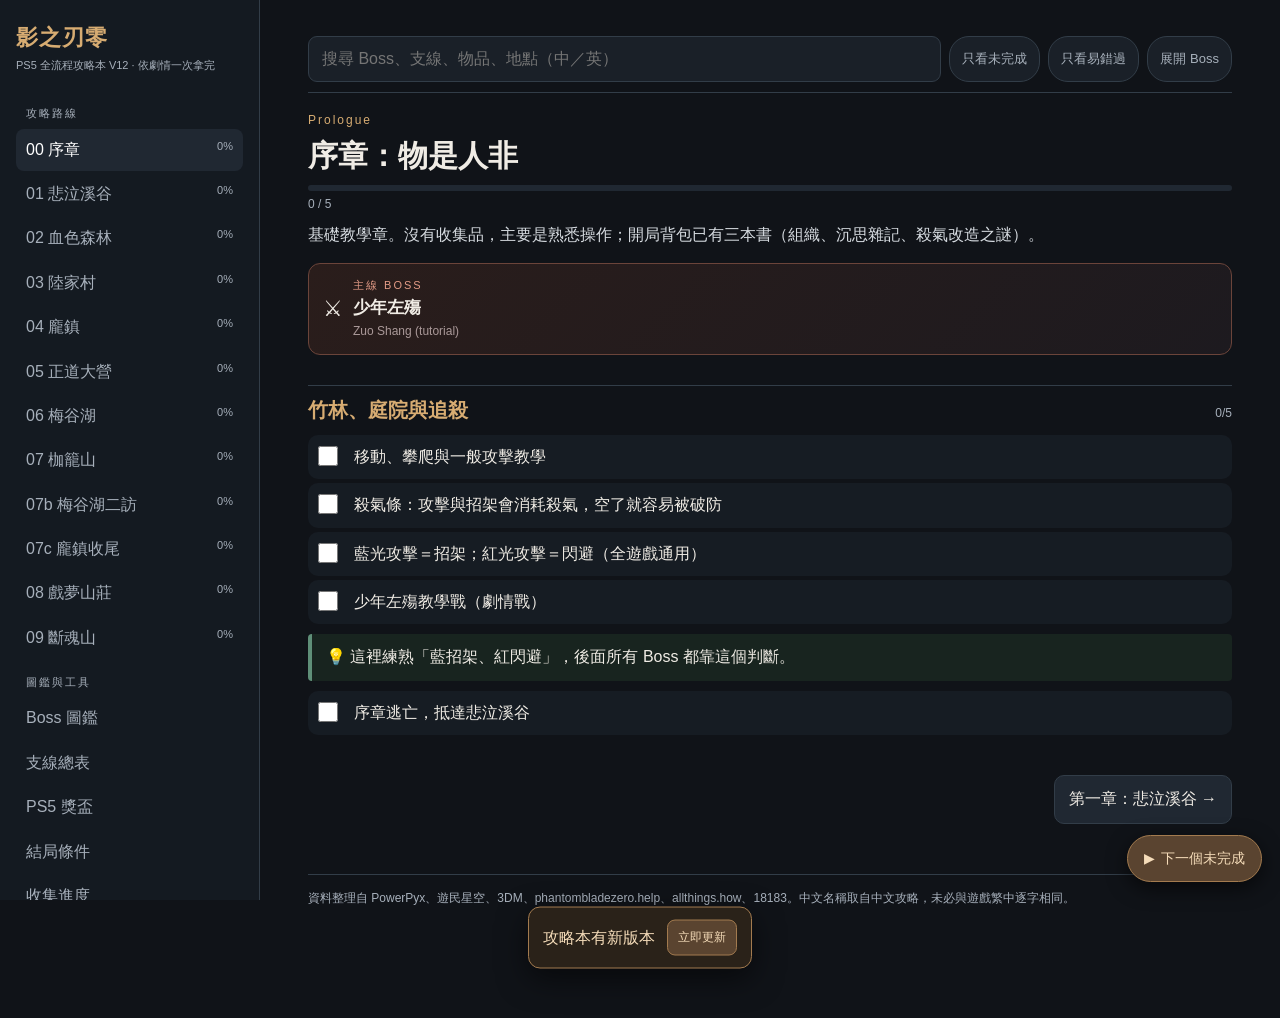
==== commit f3070d06: "快速改善：下一個未完成按鈕、原圖連結直達該筆、溪谷補英文名 - 右下角浮動按鈕：跳到本章第一個未完成項目，本章完成則跳到下一個有未完成的章節 - 612 列的 PowerPyx 連結改為直達該筆（文字" ====
--- a/docs/index.html
+++ b/docs/index.html
@@ -78,6 +78,12 @@
 .navbtns button{background:var(--panel2);border:1px solid var(--line);border-radius:10px;padding:10px 14px;cursor:pointer}
 .res{padding:10px 12px;border-radius:9px;background:var(--panel);margin:6px 0;cursor:pointer}.res:hover{background:var(--panel2)}
 .res small{color:var(--muted)}
+.fab{position:fixed;right:18px;bottom:calc(18px + env(safe-area-inset-bottom,0px));z-index:60;background:#5a4430;border:1px solid #a37b4f;color:#f5dcb9;border-radius:28px;padding:11px 16px;font-size:14px;cursor:pointer;box-shadow:0 6px 20px #0009;display:flex;gap:6px;align-items:center}
+.fab:hover{background:#6c5139}
+.mini-toast{position:fixed;left:50%;top:20px;transform:translateX(-50%);background:#2a2219;border:1px solid #a37b4f;color:#f5dcb9;border-radius:10px;padding:10px 16px;z-index:99}
+.wrap{padding-bottom:110px}
+@media(max-width:950px){.fab span{display:none}.fab{padding:14px 16px;font-size:16px}}
+@media print{.fab{display:none}}
 @media(max-width:950px){.app{display:block}.sidebar{height:auto;overflow:visible}.wrap{padding:14px 16px 80px}h1{font-size:24px}nav .grp{display:none}.toolbar{position:static;border:0;padding:0}.chip{padding:5px 10px;font-size:12px}}
 @media print{.sidebar,.toolbar,.navbtns{display:none}.app{display:block}.pt,.step{break-inside:avoid}body{background:#fff;color:#000}}
 </style>
@@ -129,7 +135,7 @@
 <div class="footer">資料整理自 PowerPyx、遊民星空、3DM、phantombladezero.help、allthings.how、18183。中文名稱取自中文攻略，未必與遊戲繁中逐字相同。</div>
 </div></main>
 </div>
-<script>window.GUIDE={"chapters":[{"id":"ch00","title":"序章：物是人非","en":"Prologue","short":"序章","intro":[{"t":"p","s":"基礎教學章。沒有收集品，主要是熟悉操作；開局背包已有三本書（組織、沉思雜記、殺氣改造之謎）。"}],"segs":[{"title":"竹林、庭院與追殺","blocks":[{"t":"step","s":"移動、攀爬與一般攻擊教學","k":"v12:s:ch00:81f942"},{"t":"step","s":"殺氣條：攻擊與招架會消耗殺氣，空了就容易被破防","k":"v12:s:ch00:91336f"},{"t":"step","s":"藍光攻擊＝招架；紅光攻擊＝閃避（全遊戲通用）","k":"v12:s:ch00:0375af"},{"t":"step","s":"少年左殤教學戰（劇情戰）","k":"v12:s:ch00:6ca617"},{"t":"tip","s":"這裡練熟「藍招架、紅閃避」，後面所有 Boss 都靠這個判斷。"},{"t":"step","s":"序章逃亡，抵達悲泣溪谷","k":"v12:s:ch00:e177d2"}]}],"navTitle":"00 序章"},{"id":"ch01","title":"第一章：悲泣溪谷","en":"Weeping Creek Valley","short":"悲泣溪谷","intro":[{"t":"p","s":"主線：逆流而上、鋼鐵巨塔。這章會一口氣接 6 個支線，其中 4 個的截止點在下一章（血色森林）的荊野與白赤練，務必照順序做。"},{"t":"warn","s":"本章接的「見習醫師」在血色森林擊敗荊野時失敗；「清理門戶」「腐敗祕聞」在白赤練前要完成。"}],"segs":[{"title":"起點 → 夫人裂隙 → 破碎傀儡谷","blocks":[{"t":"pts","r":"悲泣溪谷","a":1,"b":12},{"t":"tip","s":"練邪在溪谷驛站提供武器升級，有空先去認識。"}]},{"title":"殘鋼、前哨站與斧老大彭猛","blocks":[{"t":"p","s":"前哨站是本章的支線中樞：老弓手、鍛爐守衛、玉兒都在這裡，之後會多次回來交任務。"},{"t":"pts","r":"悲泣溪谷","a":13,"b":24}]},{"title":"斧主囚室 → 溪谷平原 → 弓手營地","blocks":[{"t":"pts","r":"悲泣溪谷","a":25,"b":33},{"t":"warn","s":"#27 護石、#33 羽弓都是限時：拿到斷弦弓就立刻回前哨站找老弓手修。"}]},{"title":"殺氣塔、新娘阿花與塔頂","blocks":[{"t":"pts","r":"悲泣溪谷","a":34,"b":40},{"t":"tip","s":"#38 的殺氣爐手柄用完要拿回來，#52 塔底還要用一次。"}]},{"title":"追命與鎖鐮回頭收","blocks":[{"t":"p","s":"拿到追命鎖鐮後可以鉤索，回頭把溪谷前段的高處補完。"},{"t":"pts","r":"悲泣溪谷","a":41,"b":55},{"t":"step","s":"第一龍柱挑戰（#46）打不過可以先留著，五根龍柱是真結局條件","k":"v12:s:ch01:8d7413"}]},{"title":"離開溪谷前檢查","blocks":[{"t":"step","s":"見習醫師已交（三種藥草→玉兒，領藥箱）","k":"v12:s:ch01:203c7c"},{"t":"step","s":"清理門戶：羽弓已拿","k":"v12:s:ch01:8dbfb8"},{"t":"step","s":"腐敗祕聞：三名敵人已清並回報","k":"v12:s:ch01:6c7b03"},{"t":"step","s":"血肉花已交玉兒","k":"v12:s:ch01:fe6e3d"},{"t":"step","s":"四凶斧已收第一到第五卷","k":"v12:s:ch01:ecc735"},{"t":"tip","s":"緋紅山莊（#54–55）首訪進不去，等枷籠山拿到傀儡之舌再回來。"}]}],"navTitle":"01 悲泣溪谷"},{"id":"ch02","title":"第二章：血色森林","en":"Crimson Forest","short":"血色森林","intro":[{"t":"p","s":"主線：林中血，鏡中蛇。飛賊營地有 4 個限時支線，全部要在章末白赤練前結算。"},{"t":"warn","s":"荊野（#21）前必須已交完溪谷「見習醫師」。"},{"t":"warn","s":"白赤練（#63）前：清理門戶、腐敗祕聞、盜亦有道、救死扶傷都要完成，白山秘聞要先接。"}],"segs":[{"title":"大橋、花千笑、妙手小張與荊野","blocks":[{"t":"pts","r":"血色森林","a":1,"b":22},{"t":"tip","s":"先把妙手小張的籠子放下（#13），之後他會在營地開店並給寶藏任務。"}]},{"title":"飛賊營地：四傷者、密室與三寶","blocks":[{"t":"pts","r":"血色森林","a":23,"b":42},{"t":"tip","s":"飛賊問答答案：地主玉帶 → 蝴蝶 → 信未寫明命運。"}]},{"title":"鏡林、榕樹與白赤練","blocks":[{"t":"pts","r":"血色森林","a":43,"b":64},{"t":"tip","s":"收齊 6 朵虛空記憶之花，白赤練二階段弦音會助戰。"},{"t":"tip","s":"鏡林龍柱（#49）難度高，可先記著。"}]},{"title":"離開森林前檢查","blocks":[{"t":"step","s":"四個限時支線都已交付","k":"v12:s:ch02:a52cb6"},{"t":"step","s":"妙手小張三寶已交","k":"v12:s:ch02:c31264"},{"t":"step","s":"白山秘聞已接、旅舍密室已對話","k":"v12:s:ch02:9a92f0"}]}],"navTitle":"02 血色森林"},{"id":"ch03","title":"第三章：陸家村","en":"Village of Lu","short":"陸家村","intro":[{"t":"p","s":"主線：失心村。敵人多是人偶，流血武器（殘鋼刃、亡命斬馬刀）效果差，改用破防或鈍器系。"},{"t":"tip","s":"珍妖在陸家村入口附近，可升級飾品。"}],"segs":[{"title":"村口、老根頭、蘭家大少與三人偶","blocks":[{"t":"pts","r":"陸家村","a":1,"b":19},{"t":"tip","s":"拙壁戰後拿到堡壘盾，可以穿箭陣——本章結束後回血色森林用。"}]},{"title":"藍螢寺、廊橋、黑蛇屋與受傷飛賊","blocks":[{"t":"pts","r":"陸家村","a":20,"b":41},{"t":"warn","s":"#41 受傷飛賊：之後要拿血色森林的飛賊手冊來交，拖太久他可能死亡。"}]},{"title":"苦葉寺、機關巨像與倖存者庭院","blocks":[{"t":"pts","r":"陸家村","a":42,"b":59},{"t":"warn","s":"#53 念珠交莊嚴僧時選「不相信」。"}]},{"title":"傀儡坑、玉瓚、沐小葵與碼頭","blocks":[{"t":"pts","r":"陸家村","a":60,"b":70},{"t":"warn","s":"搭升降梯打沐小葵前，五條緞帶要收齊（大小姐／少主）；戰後碼頭 #69–70 要立刻拿，離開就回不去。"}]},{"title":"走私隧道","blocks":[{"t":"pts","r":"陸家村","a":71,"b":73}]},{"title":"回訪：悲泣溪谷與血色森林（進龐鎮前）","blocks":[{"t":"p","s":"現在有堡壘盾，也開啟了「一個不留」，回去補四處："},{"t":"pts","r":"悲泣溪谷","a":56,"b":57},{"t":"pts","r":"血色森林","a":65,"b":68},{"t":"step","s":"飛賊手冊（森林 #68）交陸家村受傷飛賊","k":"v12:s:ch03:a72f12"},{"t":"step","s":"念珠（溪谷 #56）交莊嚴僧，選「不相信」","k":"v12:s:ch03:fbafcd"}]}],"navTitle":"03 陸家村"},{"id":"ch04","title":"第四章：龐鎮","en":"Pangzhen","short":"龐鎮","intro":[{"t":"p","s":"主線：死鎮、心之蹤跡、四大蛇屋。全遊戲最大的區域（108 點），幻鬼酒館是支線中樞。"},{"t":"tip","s":"幻鬼（幻鬼酒館）可替武器鑄魂：每把一次，5,000 意識塵埃＋材料。"},{"t":"tip","s":"建議順序：先打水行幫主游龍拿游龍頭，再打舞獅尊主；先拿避火符、避雷符。"}],"segs":[{"title":"隱藏倉庫 → 景陽殿 → 集市與博識閣","blocks":[{"t":"pts","r":"龐鎮","a":1,"b":17}]},{"title":"斬騎、幻鬼酒館、天香閣與黃府","blocks":[{"t":"pts","r":"龐鎮","a":18,"b":31}]},{"title":"南城 → 後街 → 骨婉約與井底","blocks":[{"t":"pts","r":"龐鎮","a":32,"b":50}]},{"title":"綠蛇屋 → 游龍 → 舞獅堂 → 炎鬃","blocks":[{"t":"pts","r":"龐鎮","a":51,"b":79},{"t":"warn","s":"#70 祝福玉佩：需要溪谷的血肉花，打下一個 Boss 前處理。"}]},{"title":"黑山亭 → 老根頭舊家 → 碼頭","blocks":[{"t":"pts","r":"龐鎮","a":80,"b":96},{"t":"step","s":"老根頭的舊木梳（#85）帶回陸家村交付「歸途」","k":"v12:s:ch04:d3289f"}]},{"title":"回訪：陸家村（炎鬃）","blocks":[{"t":"pts","r":"陸家村","a":74,"b":74},{"t":"warn","s":"不要從青蛇屋往戲夢山莊走：在青蛇屋鈴鐺附近選「決意繼續前進！」會讓血色森林冰雪化並永久關閉 5 個鈴鐺。先去正道大營、梅谷湖、枷籠山。"}]}],"navTitle":"04 龐鎮"},{"id":"ch05","title":"第五章：正道大營","en":"Mandate Encampment","short":"正道大營","intro":[],"segs":[{"title":"夕陽小徑 → 峭壁棧道 → 亂葬崗","blocks":[{"t":"pts","r":"正道大營","a":1,"b":14}]},{"title":"衣冠塚、戰場遺跡與萬鈞","blocks":[{"t":"pts","r":"正道大營","a":15,"b":24}]},{"title":"鴿舍 → 三高塔 → 紅衣女劍客與七星劍陣","blocks":[{"t":"pts","r":"正道大營","a":25,"b":35},{"t":"warn","s":"第一次遇到紅衣女劍客不要殺（魔教之女）。"}]},{"title":"暫回龐鎮：不滅俠膽","blocks":[{"t":"p","s":"七星劍陣後回幻鬼酒館找紫衣狼首領拿「破碎英雄勇氣」，順手收龐鎮兩朵異變 NPC 記憶之花："},{"t":"pts","r":"龐鎮","a":97,"b":98},{"t":"tip","s":"異變 NPC 的記憶之花掉落偶有異常，打之前先手動存檔。"}]},{"title":"白山隕落之路 → 烏冷霜","blocks":[{"t":"pts","r":"正道大營","a":36,"b":47},{"t":"warn","s":"擊敗烏冷霜後先上樓調查花田屍體（白山秘聞），才可以打校場玉璧。"}]},{"title":"瀑布後方 → 校場玉璧","blocks":[{"t":"pts","r":"正道大營","a":48,"b":59}]},{"title":"回訪：陸家村（長柄金瓜）","blocks":[{"t":"pts","r":"陸家村","a":75,"b":75}]}],"navTitle":"05 正道大營"},{"id":"ch06","title":"第六章：梅谷湖","en":"Meigu Lake","short":"梅谷湖","intro":[{"t":"p","s":"主線章節的水域大地圖，靠船移動。"},{"t":"warn","s":"去冰湖前先完成「歸途」，否則老根頭不出現（#63、#65–66 錯過）。"}],"segs":[{"title":"殺氣塔、歌坊與船行","blocks":[{"t":"pts","r":"梅谷湖","a":1,"b":24},{"t":"tip","s":"煙千歲（#18）給琵琶弦：三件琵琶零件湊齊就回龐鎮幻鬼酒館修復，進枷籠山必需。"}]},{"title":"湖中諸島、龍柱與白蛇屋","blocks":[{"t":"pts","r":"梅谷湖","a":25,"b":62}]},{"title":"冰湖老根頭與枷籠山入口","blocks":[{"t":"pts","r":"梅谷湖","a":63,"b":70},{"t":"step","s":"幻術琵琶已修好，再觸碰哭泣霧門","k":"v12:s:ch06:cf3c68"}]}],"navTitle":"06 梅谷湖"},{"id":"ch07","title":"第七章：枷籠山","en":"Mountain of Imprisonment","short":"枷籠山","intro":[{"t":"p","s":"普通結局可以不來，但真結局必須來（傀儡之舌、崑崙線、水晶人偶眼珠）。"}],"segs":[{"title":"甦醒、鐵殺與吊籠洞窟","blocks":[{"t":"pts","r":"枷籠山","a":1,"b":10}]},{"title":"救人、橫刀與畢峰","blocks":[{"t":"pts","r":"枷籠山","a":11,"b":17}]},{"title":"贖罪名單、小翠與盧三千","blocks":[{"t":"pts","r":"枷籠山","a":18,"b":30},{"t":"warn","s":"贖罪名單：一定選「這不能洗清你的罪孽」，之後馬上和鐵面人身後的傀儡說話接白雪兒。"},{"t":"warn","s":"小翠第三次救援要當場交無根露。"}]},{"title":"夫人祠、玉面郎君與荒行子","blocks":[{"t":"pts","r":"枷籠山","a":31,"b":37}]},{"title":"飛天血滴子回訪","blocks":[{"t":"pts","r":"枷籠山","a":38,"b":38},{"t":"pts","r":"正道大營","a":60,"b":60}]},{"title":"回訪：悲泣溪谷紅房子（傀儡之舌）","blocks":[{"t":"pts","r":"悲泣溪谷","a":58,"b":60}]}],"navTitle":"07 枷籠山"},{"id":"ch07b","title":"第七章後：梅谷湖二訪","en":"Meigu Lake (second visit)","short":"梅谷湖二訪","intro":[{"t":"p","s":"穿過四守鏡進入幻術師遺址。這段完成後才算處理完「湖心秘密」。"},{"t":"pts","r":"梅谷湖","a":71,"b":98},{"t":"tip","s":"#97 需要陰、陽兩顆傀儡眼（溪谷紅房子、枷籠山）。"}],"segs":[],"navTitle":"07b 梅谷湖二訪"},{"id":"ch07c","title":"進戲夢山莊前：龐鎮收尾","en":"Pangzhen wrap-up","short":"龐鎮收尾","intro":[{"t":"pts","r":"龐鎮","a":99,"b":108}],"segs":[{"title":"真結局第一截止點","blocks":[{"t":"p","s":"進戲夢山莊前，這 10 個迷局任務要全部完成："},{"t":"step","s":"溪谷深處","k":"v12:s:ch07c:cd4ae1"},{"t":"step","s":"虛空幻象","k":"v12:s:ch07c:933031"},{"t":"step","s":"機關船","k":"v12:s:ch07c:282e98"},{"t":"step","s":"浮華引","k":"v12:s:ch07c:e33bf4"},{"t":"step","s":"幻術琵琶","k":"v12:s:ch07c:ea3f88"},{"t":"step","s":"崑崙三傑","k":"v12:s:ch07c:256a6f"},{"t":"step","s":"泣聲何來","k":"v12:s:ch07c:2c672d"},{"t":"step","s":"夢差幻境","k":"v12:s:ch07c:064323"},{"t":"step","s":"紅房子","k":"v12:s:ch07c:3174f2"},{"t":"step","s":"湖心秘密","k":"v12:s:ch07c:621adf"},{"t":"step","s":"妙手小張各藏身處已找過（戲夢山莊 #14 結算用）","k":"v12:s:ch07c:6aa947"},{"t":"warn","s":"遊戲在青蛇屋往戲夢山莊時會給警告。建議在這裡另存一個存檔。"}]}],"navTitle":"07c 龐鎮收尾"},{"id":"ch08","title":"第八章：戲夢山莊","en":"Mirage Estate","short":"戲夢山莊","intro":[{"t":"p","s":"主線：破局。進來後血色森林變冰雪，先回去收。"}],"segs":[{"title":"山莊入口","blocks":[{"t":"pts","r":"戲夢山莊","a":1,"b":1}]},{"title":"回訪：冰雪血色森林","blocks":[{"t":"p","s":"四座鈴鐺要重新開啟，殺氣塔有隔絕楔子第三次交付和兩個新支線。"},{"t":"pts","r":"血色森林","a":69,"b":90},{"t":"warn","s":"#88 混沌魔偶玉琮：最後一擊要用已鑄魂成「熾焰之刃」的血色長兵器。"}]},{"title":"後門 → 儺面祭壇 → 戲院入口","blocks":[{"t":"pts","r":"戲夢山莊","a":2,"b":15}]},{"title":"校場、玉鼎與戲院演出","blocks":[{"t":"pts","r":"戲夢山莊","a":16,"b":29}]},{"title":"囚鋒、第五龍柱與儺面碎片","blocks":[{"t":"pts","r":"戲夢山莊","a":30,"b":44},{"t":"warn","s":"血脈覺醒：五根龍柱全部完成才會結算（真結局最後一項前置）。"}]},{"title":"冷荼書房、雷當與虎炮","blocks":[{"t":"pts","r":"戲夢山莊","a":45,"b":55}]},{"title":"回訪：虎炮炸牆（四處）","blocks":[{"t":"pts","r":"悲泣溪谷","a":61,"b":61},{"t":"pts","r":"血色森林","a":91,"b":91},{"t":"pts","r":"陸家村","a":76,"b":76},{"t":"pts","r":"梅谷湖","a":99,"b":99}]},{"title":"進斷魂山","blocks":[{"t":"pts","r":"戲夢山莊","a":56,"b":56},{"t":"warn","s":"從靈堂附近破牆前進就回不了其他區域。先完成所有回訪、真結局支線並存檔。"}]}],"navTitle":"08 戲夢山莊"},{"id":"ch09","title":"終章：斷魂山","en":"Mount Soulrend","short":"斷魂山","intro":[{"t":"p","s":"主線：斷魂。"}],"segs":[{"title":"山神廟 → 銀之道 → 最後正道大營","blocks":[{"t":"pts","r":"斷魂山","a":1,"b":7}]},{"title":"霜崖洞窟、力者和鋸者","blocks":[{"t":"pts","r":"斷魂山","a":8,"b":15},{"t":"warn","s":"雙 Boss 前完成「小翠」。"}]},{"title":"最後的挽回之地","blocks":[{"t":"pts","r":"斷魂山","a":16,"b":17},{"t":"warn","s":"「最後的挽回之地」鈴鐺之後鎖定結局路線，務必在此手動存檔。"}]},{"title":"冷荼、夢華與結局","blocks":[{"t":"pts","r":"斷魂山","a":18,"b":23},{"t":"tip","s":"結局條件中英文來源說法不同，詳見「結局」頁。"}]}],"navTitle":"09 斷魂山"}],"points":{"悲泣溪谷":{"key":"valley","points":[{"n":1,"type":"鈴鐺","zh":"起點","en":"","hint":"序章結束後自動解鎖起點鈴鐺。"},{"n":2,"type":"鈴鐺","zh":"夫人裂隙","en":"","hint":"由腳手架右側梯子下降，找到「夫人裂隙」鈴鐺。"},{"n":3,"type":"支線","zh":"三面混沌","en":"","hint":"在夫人裂隙鈴鐺旁調查雕像，接取「三面混沌」。首訪先接，不必現在打高難度首領。"},{"n":4,"type":"飾品","zh":"獵人洞察","en":"","hint":"從夫人裂隙返回梯子上方，越過鎖鏈，擊敗鎖鏈後敵人取得飾品。","fight":true},{"n":5,"type":"支線","zh":"血肉花","en":"","hint":"與玉兒交談自動接取血肉花支線；後續要把雙生血肉花交給她。"},{"n":6,"type":"武器","zh":"黑傷雙刃","en":"","hint":"越過玉兒後，於瀑布旁取得血色雙刃。"},{"n":7,"type":"鈴鐺","zh":"初遇玉兒","en":"","hint":"由瀑布旁梯子向上，開啟初遇玉兒鈴鐺。"},{"n":8,"type":"飾品","zh":"筋力綁帶","en":"","hint":"初遇玉兒鈴鐺越橋，擊敗正在交戰的持大劍敵人獲取綁帶。","fight":true},{"n":9,"type":"鈴鐺","zh":"紅線屏障","en":"","hint":"靠近巨大紅線屏障，於旁邊小平台開鈴鐺。"},{"n":10,"type":"鈴鐺","zh":"破碎傀儡谷","en":"","hint":"繼續前往屋舍附近小空地，開啟破碎傀儡谷鈴鐺。"},{"n":11,"type":"支線","zh":"四凶斧第一卷","en":"","hint":"撿取傀儡谷鈴鐺旁樹下書籍接四凶斧，再到屋內左側房間拿第一份線索。"},{"n":12,"type":"殺氣琥珀","zh":"殺氣琥珀①","en":"","hint":"打倒維持紅線屏障的敵人，開啟其旁寶箱領取殺氣琥珀。","chest":true},{"n":13,"type":"Boss","zh":"殘鋼／殘鋼刃","en":"","hint":"主線擊敗狂暴巨漢（The Frenzied Brute），獲得其武器。","fight":true},{"n":14,"type":"鈴鐺","zh":"殘鋼亭","en":"","hint":"在狂暴巨漢戰鬥區旁啟動鏽刃亭鈴鐺。"},{"n":15,"type":"殺氣琥珀","zh":"殺氣琥珀②","en":"","hint":"自鏽刃亭上階梯、翻牆；箱堆突襲的敵人掉落殺氣琥珀。"},{"n":16,"type":"鈴鐺","zh":"前哨站庭院、四凶斧第二卷","en":"","hint":"穿過有守衛把守的草地區，啟動前哨站庭院鈴鐺；右側屋內另有四凶斧第二線索。"},{"n":17,"type":"支線","zh":"老弓手委託","en":"","hint":"【限時】到前哨站屋頂找沉思老弓手接「清理門戶」，要在血色森林白赤練前完成。","miss":true},{"n":18,"type":"武器","zh":"長形黑傷","en":"","hint":"前哨站鍛爐正後方武器架取得血色長兵器。"},{"n":19,"type":"支線","zh":"前哨站隱情","en":"","hint":"【限時】走近鍛爐旁守衛並完成對話，接「腐敗祕聞」；白赤練前完成。","miss":true},{"n":20,"type":"鈴鐺","zh":"前哨站","en":"","hint":"鍛爐旁開前哨站鈴鐺，往後多次回來交任務。"},{"n":21,"type":"道具","zh":"黑石①、牢房鑰匙","en":"","hint":"從前哨站鈴鐺直行上樓，到小庭院屍體取得牢房鑰匙；回前哨站入口下坡洞穴開牢門拿黑石。"},{"n":22,"type":"Boss","zh":"斧老大彭猛／巨凶斧","en":"","hint":"擊敗斧老大彭猛，取得巨凶斧；之後可用其破壞障礙。","fight":true},{"n":23,"type":"鈴鐺","zh":"斧主敗亡","en":"","hint":"在彭猛戰鬥場地中央啟動斧主敗亡鈴鐺。"},{"n":24,"type":"殺氣琥珀","zh":"殺氣琥珀③","en":"","hint":"從前哨站鈴鐺破壞近旁柵欄，上階梯進屋清掉敵人取得琥珀；本段三名指定敵人打完後回報隊長。"},{"n":25,"type":"支線","zh":"見習醫師","en":"","hint":"【限時】與前哨站鈴鐺旁玉兒談採藥，接「見習醫師」；一定在血色森林荊野前交三種藥草。","miss":true},{"n":26,"type":"鈴鐺","zh":"斧主囚室、四凶斧第三卷","en":"","hint":"追命過場後在斧主囚室中央啟動鈴鐺；左側桌上有四凶斧第三線索。"},{"n":27,"type":"飾品","zh":"護石","en":"","hint":"【限時】事先在前哨站與箱後 NPC 談到「馬廄旁墳墓」，再從囚室順路調查墳墓取得防禦飾品。","miss":true},{"n":28,"type":"秘藥","zh":"專注藥丸","en":"","hint":"由囚室離開走左岔路，破壞柵欄後開寶箱拿專注藥；回橋下河道拾取止血藤。","chest":true},{"n":29,"type":"鈴鐺","zh":"溪谷平原入口","en":"","hint":"過橋、小門旁開溪谷平原入口鈴鐺。"},{"n":30,"type":"支線","zh":"黑石②、斷弦弓","en":"","hint":"從入口鈴鐺上坡清掉整個弓手營地，取得黑石碎片及斷弦弓。"},{"n":31,"type":"飾品","zh":"追獵信物","en":"","hint":"在弓手營地附近箱子領取追獵信物。","chest":true},{"n":32,"type":"鈴鐺","zh":"無情弓手營地","en":"","hint":"從前項往上階梯啟動無情弓手營地鈴鐺。"},{"n":33,"type":"影之武裝","zh":"羽弓","en":"","hint":"【限時】立刻帶斷弦弓回前哨站找老弓手修復，拿羽弓影之武裝；白赤練前完成。","miss":true},{"n":34,"type":"鈴鐺","zh":"殺氣塔一樓","en":"","hint":"從弓手營地越過大型木橋並上階梯，啟動殺氣塔一樓鈴鐺。"},{"n":35,"type":"Boss","zh":"新娘阿花／紅妝鬼斬","en":"","hint":"自殺氣塔一樓繞到右後方洞口，沿木坡滑下，走左路到盡頭打倒新娘阿花，獲得紅妝鬼斬。","fight":true},{"n":36,"type":"鈴鐺","zh":"血肉花田、雙生血肉花","en":"","hint":"在阿花戰鬥場開啟花田鈴鐺；祭壇旁拾取雙生血肉花，盡快回前哨站交給玉兒。"},{"n":37,"type":"鈴鐺","zh":"殺氣塔頂","en":"","hint":"返回殺氣塔一樓，入塔上階梯，啟動塔頂鈴鐺。"},{"n":38,"type":"支線","zh":"隔絕楔子第一階段","en":"","hint":"與塔頂影衛談話接隔絕楔子；上屋頂、下左梯擊敗敵人取殺氣爐手柄，回一樓啟動殺氣爐取原初石；記得把手柄拿回，再交石給影衛。"},{"n":39,"type":"鈴鐺","zh":"瀑布橋","en":"","hint":"由塔頂往更高處攀爬，落入橋區後啟動瀑布橋鈴鐺。"},{"n":40,"type":"鈴鐺","zh":"大瀑布","en":"","hint":"越過瀑布橋、沿主路前進啟動大瀑布鈴鐺。"},{"n":41,"type":"Boss","zh":"追命／追命鎖鐮","en":"","hint":"主線擊敗追命，取得追命鎖鐮，解鎖鉤索路線。","fight":true},{"n":42,"type":"飾品","zh":"凌然吊墜","en":"","hint":"傳回起點鈴鐺，往序章起始方向退回，使用鎖鐮鉤到高平台開寶箱取飾品。","chest":true},{"n":43,"type":"鈴鐺","zh":"龍柱眺望","en":"","hint":"從塔頂往屋頂再用鎖鐮爬至最高處取營地大門鑰匙；回溪谷平原入口打開大門，走右側到小屋內開龍柱眺望鈴鐺；小屋隊長可交四凶斧第四步。"},{"n":44,"type":"殺氣琥珀","zh":"殺氣琥珀④","en":"","hint":"龍柱眺望鈴鐺後方箱取生鏽龍匙；越橋、過腳手架地上撿凝葉草，開身後鎖門打倒敵人取得殺氣琥珀。","chest":true},{"n":45,"type":"鈴鐺","zh":"悲泣溪谷龍柱","en":"","hint":"從上一處洞穴打碎出口障礙，往前開溪谷龍柱鈴鐺。"},{"n":46,"type":"挑戰","zh":"第一龍柱挑戰前置","en":"","hint":"在龍柱鈴鐺旁啟動龍柱挑戰；首訪可接，打不過可留後期。"},{"n":47,"type":"飾品","zh":"反擊護腕","en":"","hint":"完成龍柱高難度戰鬥取得反擊護腕，請確認獎勵確實入袋。"},{"n":48,"type":"支線","zh":"見習醫師交付","en":"","hint":"從龍柱沿河道到盡頭取瑕金草；與凝葉草、止血藤一起交前哨站玉兒，領「藥箱」飾品，荊野前完成。","miss":true},{"n":49,"type":"黑石碎片","zh":"黑石③","en":"","hint":"從龍柱眺望鈴鐺越橋跳到村落，沿河往北，鉤到木平台開箱取得黑石。","chest":true},{"n":50,"type":"支線","zh":"黑石④、四凶斧第五卷","en":"","hint":"從龍柱眺望鈴鐺返回塔下洞窟，上樓梯擊敗僧人取得黑石；階梯旁桌上有四凶斧第五線索。"},{"n":51,"type":"鈴鐺","zh":"殺氣塔底部","en":"","hint":"沿洞窟向前到殺氣塔底部，啟動鈴鐺。"},{"n":52,"type":"飾品","zh":"反射裝置","en":"","hint":"在殺氣塔底部鈴鐺旁使用前面保留的殺氣爐手柄，取得反射裝置飾品。"},{"n":53,"type":"秘藥","zh":"血脈恢復藥","en":"","hint":"由塔底鈴鐺旁梯子向上，一路走到頂端敵人附近開箱取得回復藥。","chest":true},{"n":54,"type":"鈴鐺","zh":"緋紅山莊","en":"","hint":"回龍柱眺望鈴鐺，旁邊小洞穴內引誘背炸藥敵人炸開中央大鐵籠，乘電梯下降開啟緋紅山莊鈴鐺。"},{"n":55,"type":"鑄魂材料","zh":"古代甲冑碎片","en":"","hint":"緋紅山莊鈴鐺左邊拾取古代甲冑碎片；首訪暫時無法深入。"},{"n":56,"type":"鈴鐺","zh":"夫人洞窟","en":"","hint":"【回訪：抵達陸家村並開啟一個不留支線】前哨站擊敗商店旁僧人取念珠；越過之前被 NPC 擋住的橋，到小鎮左屋破障礙進洞，取得夫人洞窟鈴鐺。"},{"n":57,"type":"支線","zh":"神機戒指／彩色風車","en":"","hint":"由夫人洞窟鈴鐺沿洞前進，出洞後右側寶箱取得神機戒；旁邊風車可拾取彩色風車；鉤上木平台取得四凶斧第六線索。","chest":true},{"n":58,"type":"記憶之花","zh":"緋紅山莊內部","en":"","hint":"【回訪：取得傀儡之舌】緋紅山莊開門，二樓陽台拿記憶之花。"},{"n":59,"type":"鈴鐺","zh":"拾荒者圈養場","en":"","hint":"由山莊一樓一路下降到地下木平台，啟動拾荒傀儡圈養場鈴鐺。"},{"n":60,"type":"Boss","zh":"拾荒傀儡、寒歲","en":"","hint":"擊敗拾荒傀儡及寒歲，取得合金鐮刃鑄魂材料、陽屬傀儡眼及寒歲面具。","fight":true},{"n":61,"type":"鑄魂材料","zh":"虎炮破牆隱藏處","en":"","hint":"【回訪：取得虎炮】從溪谷龍柱鈴鐺炸開附近牆壁，沿山坡到屋內取鑄魂材料。"}]},"血色森林":{"key":"v2:血色森林","points":[{"n":1,"type":"鈴鐺","zh":"","en":"Bell (Crimson Forest)","hint":"劇情過場結束後向正前方走，開啟血色森林鈴鐺。"},{"n":2,"type":"記憶之花","zh":"","en":"Memory Flower","hint":"就在血色森林鈴鐺旁邊，拾取記憶之花。"},{"n":3,"type":"鈴鐺","zh":"","en":"Bell (Abandoned Main Road)","hint":"跨過路障後沿道路邊，啟動荒廢大道鈴鐺。"},{"n":4,"type":"飾品","zh":"","en":"Shieldbreaker Talisman (Accessory)","hint":"跳過斷橋後，在敵人旁的小型腳手架寶箱拿破盾飾品。","chest":true},{"n":5,"type":"黑石碎片","zh":"","en":"Blackstone Fragment","hint":"沿主路進洞穴，不走壁跑路線而直接下落，敵人旁拾取黑石。"},{"n":6,"type":"鈴鐺","zh":"","en":"Bell (Pangzhen Bridge Overlook)","hint":"走到巨大橋旁路邊，啟動龐鎮大橋眺望鈴鐺。"},{"n":7,"type":"武器","zh":"癡者殘劍","en":"The Fanatic’s Broken Blade (Weapon)","hint":"主線擊敗劍癡花千笑，獲得殘劍武器。","fight":true},{"n":8,"type":"秘藥","zh":"","en":"Simmering Brew (Medicine)","hint":"大橋坍落後沿橫樑盪越，前方直接拾取秘藥。"},{"n":9,"type":"記憶之花","zh":"","en":"Memory Flower","hint":"沿崖壁進洞穴，右側狗群守著記憶之花。"},{"n":10,"type":"鈴鐺","zh":"","en":"Bell (Trail of Cages)","hint":"繼續穿過洞穴，到崖面開啟囚籠小徑鈴鐺。"},{"n":11,"type":"記憶之花","zh":"","en":"Memory Flower","hint":"遇見妙手小張後進崖邊洞穴，往較低岩台取得記憶之花。"},{"n":12,"type":"黑石碎片","zh":"","en":"Blackstone Fragment","hint":"從記憶之花往下走進有毒的水，在箱中拿黑石；毒水會持續傷害，盡速離開。","chest":true},{"n":13,"type":"飾品","zh":"","en":"Cavalrybane (Accessory)","hint":"到洞穴終點先轉動機關把妙手小張囚籠放下；再落到機關旁下層腳手架開箱取騎兵剋星飾品。","chest":true},{"n":14,"type":"鈴鐺","zh":"","en":"Bell (Outlaw Trap)","hint":"從妙手小張處沿崖壁越過洞穴、過橋，避開大敵人，左側開飛賊陷阱鈴鐺。"},{"n":15,"type":"記憶之花","zh":"","en":"Memory Flower","hint":"從飛賊陷阱鈴鐺回頭朝騎馬敵人方向，右側拾記憶之花；前面洞穴另取保命符碎片一和隧道手柄。"},{"n":16,"type":"支線","zh":"","en":"Honor Among Thieves (Tale)","hint":"【限時】出洞沿坡向上，擊敗營火旁敵人接「盜亦有道」，須在白赤練前完成。","miss":true},{"n":17,"type":"道具","zh":"","en":"Preservation Jar","hint":"從飛賊陷阱鈴鐺以隧道手柄開洞，走右橋取保命符碎片二，集齊合成保命罐。"},{"n":18,"type":"寶藏","zh":"","en":"Sect Leader’s Snuff Bottle (Treasure)","hint":"從前項沿洞往前，在寶箱取宗主鼻煙壺，屬妙手小張的三寶之一。","chest":true},{"n":19,"type":"殺氣琥珀","zh":"","en":"Sha-Chi Amber Fragment","hint":"返回洞穴另一邊，過門開寶箱取殺氣琥珀。","chest":true},{"n":20,"type":"秘藥","zh":"","en":"Kuye Dew (Medicine)","hint":"從上一處向下走樓梯，到屍體堆附近取苦葉露。"},{"n":21,"type":"武器","zh":"亡命斬馬刀","en":"Outlaw Warblade (Weapon)","hint":"【截止！】打荊野前回悲泣溪谷交完玉兒見習醫師；之後擊敗荊野取得飛賊斬馬刀。","miss":true,"fight":true},{"n":22,"type":"記憶之花","zh":"","en":"Memory Flower","hint":"從荊野戰場向左前進，抵小木橋時從右側往下落，拿記憶之花。"},{"n":23,"type":"支線","zh":"","en":"Secrets of the Baishan Sect (Tale)","hint":"在大木橋上與蘭蘭對話接「白山秘聞」，不要急著向後續主線進發。"},{"n":24,"type":"鈴鐺","zh":"","en":"Bell (Thieves’ Camp)","hint":"越過大木橋，正前方開啟飛賊營地鈴鐺。"},{"n":25,"type":"飾品","zh":"","en":"Silent Wrap (Accessory)","hint":"【限時】向營地溫和飛賊回答三題：地主玉帶、蝴蝶、信未交代其命運；領靜默纏布，白赤練前完成。","miss":true},{"n":26,"type":"支線","zh":"","en":"A Healer’s Mercy (Tale)","hint":"【限時】與飛賊營地鈴鐺旁玉兒談話接「救死扶傷」，白赤練前救好四名傷者並回報。","miss":true},{"n":27,"type":"飾品","zh":"","en":"Quick Hand Pendant (Accessory)","hint":"由飛賊營地沿道路出去、攀牆入小洞找妙手小張；如先前成功放籠可取得妙手吊墜，並開啟商店。"},{"n":28,"type":"支線","zh":"","en":"Quick Hand’s Request (Tale) / The Wily Hare’s Three Dens (Tale)","hint":"與妙手小張再談本地寶藏及其他藏身處，接尋寶相關支線，記得三寶交回兌換武裝。"},{"n":29,"type":"記憶之花","zh":"","en":"Memory Flower","hint":"從小張藏身處出來，沿崖壁木棧道走進洞穴，取得記憶之花。"},{"n":30,"type":"寶藏","zh":"","en":"Bloodstained Seal (Treasure)","hint":"繼續向前，左側寶箱取得血染印章（第二寶）。","chest":true},{"n":31,"type":"黑石碎片","zh":"","en":"Blackstone Fragment","hint":"出洞上階梯進左邊建築拿森林前哨站庭院鑰匙；出屋進另一房寶箱拿黑石。","chest":true},{"n":32,"type":"鈴鐺","zh":"","en":"Bell (Red Serpent House)","hint":"解鎖森林前哨站庭院後，往前啟動紅蛇屋鈴鐺。"},{"n":33,"type":"鈴鐺","zh":"","en":"Bell (Cliff of Longing)","hint":"由紅蛇屋鈴鐺往山坡上，連續登階並攀上前方牆壁，啟動思念崖鈴鐺。"},{"n":34,"type":"鈴鐺","zh":"","en":"Bell (Cliffside Lodge)","hint":"從思念崖下小崖、越斷橋，到旅舍後方開崖邊旅舍鈴鐺。"},{"n":35,"type":"殺氣琥珀","zh":"","en":"Sha-Chi Amber Fragment","hint":"從旅舍鈴鐺爬梯、穿過毒房到陽台取地窖手柄；在旅舍使用後下樓，右側毒房寶箱有琥珀。","chest":true},{"n":36,"type":"黑石碎片","zh":"","en":"Blackstone Fragment / Crimson Forest Secret Chamber Crank","hint":"回主要房間，落到兩個平台中間的木板，再往平台底下撿黑石和祕密房手柄。"},{"n":37,"type":"記憶之花","zh":"","en":"Memory Flower","hint":"落到最底部穿過大洞口取得記憶之花；回頭走另一條路，用祕密房手柄開鎖門與少女交談推進白山秘聞。"},{"n":38,"type":"寶藏","zh":"","en":"Ancient Crossbow (Treasure)","hint":"上樓並落到岩台拿營地地牢鑰匙；沿路先與第三名傷者交談。回飛賊營地地牢開門與第四名傷者談話，角落寶箱取古代弩（第三寶）。","chest":true},{"n":39,"type":"殺氣琥珀","zh":"","en":"Sha-Chi Amber Fragment","hint":"從地牢傷者處回頭、下梯擊敗兩名敵人取得洞穴牢房鑰匙；木平台下方拿琥珀。"},{"n":40,"type":"殺氣琥珀","zh":"","en":"Sha-Chi Amber Fragment","hint":"爬回梯子，用洞穴牢房鑰匙開鎖籠取琥珀。"},{"n":41,"type":"飾品","zh":"","en":"Calming Gourd (Accessory)","hint":"【限時】確認四名傷者都已對話救治，回飛賊營地玉兒交任務領安神葫蘆；白赤練前完成。","miss":true},{"n":42,"type":"影之武裝","zh":"","en":"Flying Dagger (Phantom Edge)","hint":"拿齊鼻煙壺、血染印章、古代弩，回妙手小張交付，領飛刀影之武裝。"},{"n":43,"type":"記憶之花","zh":"","en":"Memory Flower","hint":"逃亡過場結束後正前方取得記憶之花。"},{"n":44,"type":"鈴鐺","zh":"","en":"Bell (Mirrorwood Entrance)","hint":"緊鄰前項，啟動鏡林入口鈴鐺。"},{"n":45,"type":"影之武裝","zh":"","en":"Iron Gauntlets (Phantom Edge)","hint":"主線擊敗拳癡鐵狂，取得鐵手套影之武裝。","fight":true},{"n":46,"type":"記憶之花","zh":"","en":"Memory Flower","hint":"在拳癡鐵狂戰場內拾取記憶之花。"},{"n":47,"type":"記憶之花","zh":"","en":"Memory Flower","hint":"從戰場繼續進前方洞穴，拿記憶之花。"},{"n":48,"type":"鈴鐺","zh":"","en":"Bell (Mirrorwood Long Pillar)","hint":"從前項走右岔路出洞，再入左側紅光區，開鏡林龍柱鈴鐺。"},{"n":49,"type":"挑戰","zh":"","en":"Crimson Forest Long Pillar (Challenge Location)","hint":"在鏡林龍柱鈴鐺旁啟動挑戰；高難度，可先標記待回訪。"},{"n":50,"type":"飾品","zh":"","en":"Miraculous Scabbard (Accessory)","hint":"完成龍柱挑戰取得奇蹟劍鞘飾品；確認領到獎勵。"},{"n":51,"type":"鈴鐺","zh":"","en":"Bell (Burial Grounds)","hint":"從龍柱往河邊，盪過枝條後前方開墳場鈴鐺。"},{"n":52,"type":"記憶之花","zh":"","en":"Memory Flower","hint":"墳場鈴鐺正前方敵群旁取得記憶之花。"},{"n":53,"type":"記憶之花","zh":"","en":"Memory Flower","hint":"繼續到霧林，貼右牆走並留意左側岩石旁的記憶之花。"},{"n":54,"type":"鈴鐺","zh":"","en":"Bell (Parting Mists)","hint":"虛空幻境過場後往下落，眼前開離別迷霧鈴鐺。"},{"n":55,"type":"挑戰","zh":"","en":"Banyan Tree (Challenge Location)","hint":"從離別迷霧鈴鐺落下往右邊大榕樹互動，完成多波敵人挑戰，最後需再戰荊野。"},{"n":56,"type":"記憶之花","zh":"","en":"Memory Flower","hint":"榕樹返回陸地沿上坡走，下落懸崖後前方是記憶之花。"},{"n":57,"type":"記憶之花","zh":"","en":"Memory Flower","hint":"繼續到懸崖底部，過河對岸拾取記憶之花。"},{"n":58,"type":"鈴鐺","zh":"","en":"Bell (Mirrorwood Depths)","hint":"前一朵花正後方開鏡林深處鈴鐺。"},{"n":59,"type":"記憶之花","zh":"","en":"Memory Flower","hint":"過前方大門立即拾取記憶之花。"},{"n":60,"type":"記憶之花","zh":"","en":"Memory Flower","hint":"完成第一段鏡林驅霧機關後，正前方取得記憶之花。"},{"n":61,"type":"記憶之花","zh":"","en":"Memory Flower","hint":"緊接上項，沿前路再取得一朵記憶之花。"},{"n":62,"type":"鈴鐺","zh":"","en":"Bell (Threadbound Great Tree)","hint":"完成第二段驅霧機關後正前方，開牽線巨樹鈴鐺。"},{"n":63,"type":"武器","zh":"白蟒赤練","en":"White Serpent & Crimson Viper (Weapon)","hint":"【截止！】白赤練前完成清理門戶、腐敗祕聞、盜亦有道、救死扶傷。主線打倒白赤練後取得白蟒赤練武器。","miss":true,"fight":true},{"n":64,"type":"飾品","zh":"","en":"Resonance Talisman (Accessory)","hint":"與白赤練同一戰的另一獎勵：共鳴護符。確認兩件都有。"},{"n":65,"type":"飾品","zh":"","en":"Seal of Dugu (Accessory)","hint":"【回訪：抵陸家村接一個不留】飛賊營地鈴鐺走回大木橋打倒敵人，取得獨孤印飾品。","fight":true},{"n":66,"type":"飾品","zh":"","en":"Brass Chest Guard (Accessory)","hint":"【回訪：取得堡壘盾】飛賊營地地牢下降，下層用堡壘盾穿箭矢陷阱開箱拿銅護胸。","chest":true},{"n":67,"type":"記憶之花","zh":"","en":"Memory Flower","hint":"從前項爬梯，堡壘盾穿過另一處箭陣到新區域，右側騎馬敵人附近田地取得記憶之花。"},{"n":68,"type":"鈴鐺","zh":"","en":"Bell (Lakeside Arch Bridge)","hint":"附近石橋上開湖邊拱橋鈴鐺；妙手小張洞口附近擊敗敵人另取飛賊手冊，供陸家村受傷飛賊使用。"},{"n":69,"type":"飾品","zh":"","en":"Frostward (Accessory)","hint":"【回訪：進入戲夢山莊後冰雪化】從墳場鈴鐺一路往前上坡，前方落下處拾冰霜防護飾品。"},{"n":70,"type":"鈴鐺","zh":"","en":"Bell (Crimson Forest Sha-Chi Tower Gate)","hint":"從前項過橋續行，於殺氣塔入口開鈴鐺。"},{"n":71,"type":"殺氣琥珀","zh":"","en":"Sha-Chi Amber Fragment","hint":"塔入口鈴鐺右轉貼右牆走到陽台，再下降到底拿琥珀。"},{"n":72,"type":"道具","zh":"","en":"Honed Blacksteel","hint":"回塔內、從管線上的梯子向下，順路到底取淬鍊黑鋼。"},{"n":73,"type":"黑石碎片","zh":"","en":"Blackstone Fragment","hint":"塔入口鈴鐺向左上樓，落至屋頂後續走到下一段樓梯，繞其右後方取黑石。"},{"n":74,"type":"鈴鐺","zh":"","en":"Bell (Crimson Forest Sha-Chi Tower 6th Floor)","hint":"接上項登階，在小陽台開殺氣塔六樓鈴鐺；旁邊找鬼刃交隔絕楔子第一步。"},{"n":75,"type":"鈴鐺","zh":"","en":"Bell (Crimson Forest Sha-Chi Tower Base)","hint":"從六樓鈴鐺搭電梯下樓，沿路到梯子旁啟動殺氣塔底部鈴鐺。"},{"n":76,"type":"黑石碎片","zh":"","en":"Blackstone Fragment","hint":"底部鈴鐺回頭下木坡，走到底開箱取黑石。","chest":true},{"n":77,"type":"秘藥","zh":"","en":"Miracle Remedy (Medicine)","hint":"與前項同地點的另一箱取得神奇藥劑；底部鈴鐺爬梯到爐旁可取塔鑰匙和原初石，帶回六樓找鬼刃。","chest":true},{"n":78,"type":"鑄魂材料","zh":"","en":"Supreme Order Token (Tempering Material)","hint":"六樓鈴鐺使用鑰匙開門登屋頂，過場後取得至尊令牌鑄魂材料。"},{"n":79,"type":"支線","zh":"","en":"Use it Against Them (Tale)","hint":"過場後與玉舞者談話接「以彼之道」任務。"},{"n":80,"type":"支線","zh":"","en":"Heart of the Fist (Tale)","hint":"與鐵魔談話接「拳心」任務。"},{"n":81,"type":"鑄魂材料","zh":"","en":"Heel Reinforcement Part (Tempering Material)","hint":"只裝備妖鋸武器與鐵手套影之武裝，再與玉舞者切磋取得足跟強化零件。"},{"n":82,"type":"鑄魂材料","zh":"","en":"Worldbreaker Fist (Tempering Material)","hint":"從墳場鈴鐺與左前方大墓碑互動，取得破界拳鑄魂材料。"},{"n":83,"type":"鈴鐺","zh":"","en":"Bell (Parting Mists) – Recollect","hint":"【冰雪重啟】墳場鈴鐺沿前路下坡穿霧，重開離別迷霧鈴鐺。"},{"n":84,"type":"鈴鐺","zh":"","en":"Bell (Mirrorwood Depths) – Recollect","hint":"【冰雪重啟】從離別迷霧向下到林中門口，重開鏡林深處鈴鐺。"},{"n":85,"type":"殺氣琥珀","zh":"","en":"Sha-Chi Amber Fragment","hint":"從鏡林深處鈴鐺穿大門，右側拿琥珀。"},{"n":86,"type":"飾品","zh":"","en":"Chaos Ring (Accessory)","hint":"進入下一片樹林，右側取得混沌戒指。"},{"n":87,"type":"鈴鐺","zh":"","en":"Bell (Threadbound Great Tree) – Recollect","hint":"【冰雪重啟】從前項繼續往前，重開牽線巨樹鈴鐺。"},{"n":88,"type":"武器","zh":"刺骨混沌","en":"Freezing Chaos (Weapon)","hint":"【易錯過】回訪戰混沌魔偶玉琮前，必須用已鑄魂為熾焰之刃的血色長兵器打最後一擊；取得刺骨混沌武器。","miss":true},{"n":89,"type":"鑄魂材料","zh":"","en":"Chaos Twin Daggers (Tempering Material)","hint":"與前項同一 Boss 的混沌雙匕鑄魂材料；若傀儡未出現先完成溪谷三面混沌。","miss":true,"fight":true},{"n":90,"type":"鈴鐺","zh":"","en":"Bell (Mirrorwood Long Pillar) – Recollect","hint":"【冰雪重啟】從鏡林入口走主路出洞，左側重開鏡林龍柱鈴鐺。"},{"n":91,"type":"鑄魂材料","zh":"","en":"Song of Parting (Tempering Material)","hint":"【回訪：取得虎炮】崖邊旅舍鈴鐺往地下室，下隧道向北到底炸開牆，領離別之歌鑄魂材料。"}]},"陸家村":{"key":"v2:陸家村","points":[{"n":1,"type":"鈴鐺","zh":"","en":"Bell (Place of Awakening)","hint":"進入陸家村後自動解鎖覺醒之地鈴鐺。"},{"n":2,"type":"飾品","zh":"","en":"Jewel’s Knot (Accessory)","hint":"在玉兒身後寶箱拾取玉結飾品。","chest":true},{"n":3,"type":"鈴鐺","zh":"","en":"Bell (Crossroads)","hint":"從玉兒處順坡往下，左側啟動十字路口鈴鐺。"},{"n":4,"type":"鈴鐺","zh":"","en":"Bell (Mandate Encampment Outer Gate)","hint":"從十字路口鈴鐺沿山脊前進不要跳下，鎖門前開正道大營外門鈴鐺。"},{"n":5,"type":"記憶之花","zh":"","en":"Memory Flower","hint":"正道大營外門鈴鐺旁取得記憶之花。"},{"n":6,"type":"鈴鐺","zh":"","en":"Bell (Old Man Gen’s Hideout)","hint":"回十字路口，跳下懸崖沿路找老根頭，爬梯到其住處開鈴鐺。"},{"n":7,"type":"支線","zh":"","en":"The Journey Home (Tale)","hint":"與老根頭談話接「歸途」，先不要錯過他的支線對話。"},{"n":8,"type":"鈴鐺","zh":"","en":"Bell (Young Master Lan’s Hideout)","hint":"老根頭住處上橋後從左側落下，沿傀儡抓牆處攀上，到蘭家大少藏身處開鈴鐺。"},{"n":9,"type":"支線","zh":"","en":"Young Master Lan (Tale)","hint":"與藏身處的蘭家大少對話接支線；後面解鎖走私隧道還要回報。"},{"n":10,"type":"影之武裝","zh":"","en":"Bastion (Phantom Edge)","hint":"主線打倒守門人拙壁，取得堡壘盾影之武裝；它可擋箭陣，記得回血色森林。","fight":true},{"n":11,"type":"黑石碎片","zh":"","en":"Blackstone Fragment","hint":"守門人拙壁戰場內寶箱拿黑石碎片。","chest":true},{"n":12,"type":"記憶之花","zh":"","en":"Memory Flower","hint":"從守門人拙壁戰場往左，進入兩個小女娃傀儡對話處，取得記憶之花。"},{"n":13,"type":"支線","zh":"","en":"Young Mistress (Tale)","hint":"過守門人後沿門往前，調查綁在樹上的緞帶，接「大小姐（少主）」支線。"},{"n":14,"type":"鈴鐺","zh":"","en":"Bell (Well of the Three Puppets)","hint":"過橋左側開三人偶水井鈴鐺。"},{"n":15,"type":"記憶之花","zh":"","en":"Memory Flower","hint":"從水井鈴鐺跳進河，向右越過哭泣 NPC 和橫木，打倒寶箱前敵人取得記憶之花。","chest":true},{"n":16,"type":"殺氣琥珀","zh":"","en":"Sha-Chi Amber Fragment","hint":"回前方與哭泣 NPC 對話，取得殺氣琥珀。"},{"n":17,"type":"記憶之花","zh":"","en":"Memory Flower","hint":"回河道，到石橋正下方拾取記憶之花。"},{"n":18,"type":"鈴鐺","zh":"","en":"Bell (Temple of Blue Fireflies)","hint":"從河道上坡走左路，於寺廟旁開藍螢寺鈴鐺；旁邊樹上收大小姐（少主）緞帶一。"},{"n":19,"type":"支線","zh":"","en":"A Puppet’s Wooden Heart (Tale)","hint":"與小神龕旁歌姬傀儡說話，接「人偶木心」。"},{"n":20,"type":"記憶之花","zh":"","en":"Memory Flower","hint":"右側大型神龕內有記憶之花。"},{"n":21,"type":"秘藥","zh":"","en":"Spirit-Returning Broth (Medicine)","hint":"回三人偶水井鈴鐺，左側上階梯第一個岔路左轉進小院；爬左屋並落到地下室取還魂湯。"},{"n":22,"type":"飾品","zh":"","en":"Mother’s Talisman (Accessory)","hint":"回階梯續向上，頂端房屋內擊敗敵人取得母親護符。","fight":true},{"n":23,"type":"寶藏","zh":"","en":"Wedding Candles (Treasure)","hint":"同一房屋沿梯子上二樓，走到盡頭寶箱取得婚燭，屬小張三寶。","chest":true},{"n":24,"type":"鈴鐺","zh":"","en":"Bell (Covered Bridge)","hint":"從屋舍跳下沿前路，開廊橋鈴鐺。"},{"n":25,"type":"記憶之花","zh":"","en":"Memory Flower","hint":"從廊橋鈴鐺穿過身後大門進田野，屋內取得記憶之花。"},{"n":26,"type":"鈴鐺","zh":"","en":"Bell (Zhang’s Hideout, Village of Lu)","hint":"由田野右側跳河，穿過洞穴到妙手小張陸家村藏身處，啟動鈴鐺。"},{"n":27,"type":"黑石碎片","zh":"","en":"Blackstone Fragment","hint":"小張藏身處左側破柵欄，擊敗樹旁敵人解廊橋紅線封鎖；樹邊棺木取得黑石。"},{"n":28,"type":"鈴鐺","zh":"","en":"Bell (Black Serpent House)","hint":"通過樹對面的紅神龕區域，再穿房屋，前方開黑蛇屋鈴鐺。"},{"n":29,"type":"秘藥","zh":"","en":"Forbidden Concoction (Medicine)","hint":"從黑蛇屋鈴鐺折返屋內上梯子，在櫃子上取禁藥。"},{"n":30,"type":"記憶之花","zh":"","en":"Memory Flower","hint":"【大小姐（少主）緞帶二】廊橋鈴鐺從解除封鎖的橋走到中段，取綁在柱上的緞帶；過橋在岔路走右，入屋下梯再出去崖邊拾取記憶之花。"},{"n":31,"type":"殺氣琥珀","zh":"","en":"Sha-Chi Amber Fragment","hint":"在前項同處取得殺氣琥珀。"},{"n":32,"type":"鈴鐺","zh":"","en":"Bell (Statue Grounds Entrance)","hint":"從崖邊回院子上階梯，啟動雕像場入口鈴鐺。"},{"n":33,"type":"武器","zh":"天玄青銅劍","en":"Tianxuan Bronze Sword (Weapon)","hint":"主線擊敗天玄派畢遠掌門殘軀，取得天玄青銅劍。","fight":true},{"n":34,"type":"鈴鐺","zh":"","en":"Bell (The Lady Grounds) / Young Mistress Objective 3","hint":"畢遠戰場內啟動夫人場地鈴鐺；休息後取得第三條緞帶。"},{"n":35,"type":"記憶之花","zh":"","en":"Memory Flower","hint":"夫人場地鈴鐺正旁拾取記憶之花。"},{"n":36,"type":"寶藏","zh":"","en":"Unveiled Statue (Treasure)","hint":"入鈴鐺後方屋舍、上山坡到滿是雕像的場地取得無遮雕像（小張三寶）。"},{"n":37,"type":"記憶之花","zh":"","en":"Memory Flower","hint":"從雕像區進下一棟屋，跳到底樓，正前方取得記憶之花。"},{"n":38,"type":"鈴鐺","zh":"","en":"Bell (Smuggler’s Treasure Cellar)","hint":"沿主路過敵群與小門後右轉，上樓梯開走私寶藏地窖鈴鐺。"},{"n":39,"type":"飾品","zh":"","en":"Livingwood Talisman (Accessory)","hint":"從地窖鈴鐺原路返回、跳院子直行，下到另一小區入屋取活木護符。"},{"n":40,"type":"鈴鐺","zh":"","en":"Bell (Smuggler’s Tunnel Entrance)","hint":"從前項進小隧道，跳過木牆繼續往前，到走私隧道入口鈴鐺。"},{"n":41,"type":"飾品","zh":"","en":"Arrowward (Accessory)","hint":"【限時】隧道門旁找受傷飛賊，交「飛賊手冊」得箭矢防護飾品。手冊可回血色森林妙手小張藏身處入口敵人身上取得；務必盡早交，NPC 可能隨進度死亡。","miss":true},{"n":42,"type":"影之武裝","zh":"","en":"Kuye Temple Prayer Beads (Phantom Edge)","hint":"主線擊敗苦葉寺碧海大師殘軀，取得苦葉寺念珠影之武裝。","fight":true},{"n":43,"type":"記憶之花","zh":"","en":"Memory Flower","hint":"碧海戰場中拾取記憶之花。"},{"n":44,"type":"黑石碎片","zh":"","en":"Blackstone Fragment","hint":"從戰場沿河往上，在稍上方的寶箱取得黑石。","chest":true},{"n":45,"type":"記憶之花","zh":"","en":"Memory Flower","hint":"沿河走到盡頭，岩石上拾取記憶之花。"},{"n":46,"type":"鈴鐺","zh":"","en":"Bell (Terraces)","hint":"回橋上沿階梯往上，到梯田鈴鐺。"},{"n":47,"type":"記憶之花","zh":"","en":"Memory Flower","hint":"梯田鈴鐺右側建築桌面上取得記憶之花。"},{"n":48,"type":"挑戰","zh":"","en":"Scarecrow (Challenge Location)","hint":"由梯田右屋繼續走，再跳至稻草人位置互動；擊敗炎茹取得其火焰面具。"},{"n":49,"type":"鈴鐺","zh":"","en":"Bell (Engine Giant Remains)","hint":"沿梯田路上行，在巨大建築旁開機關巨像殘骸鈴鐺。"},{"n":50,"type":"記憶之花","zh":"","en":"Memory Flower","hint":"從機關巨像鈴鐺進建築，攻擊正在打怪的雕像至倒下，取得記憶之花。"},{"n":51,"type":"記憶之花","zh":"","en":"Memory Flower","hint":"從雕像區落洞穴前行，滑索旁取得記憶之花。"},{"n":52,"type":"鈴鐺","zh":"","en":"Bell (Survivors’ Courtyard)","hint":"搭滑索下降清敵後調查附近有人對話的門；進入倖存者院落開鈴鐺。"},{"n":53,"type":"飾品","zh":"","en":"Agarwood Prayer Beads (Accessory)","hint":"【永久分歧】與莊嚴僧人對話務必選「不相信」，交早先前哨站僧人的念珠取沉香念珠；選「相信」NPC 會石化失去獎勵。","miss":true},{"n":54,"type":"殺氣琥珀","zh":"","en":"Sha-Chi Amber Fragment","hint":"從倖存者院落鈴鐺出來上右側建築，進屋前走左邊平台，在左側箱取得殺氣琥珀。","chest":true},{"n":55,"type":"支線","zh":"","en":"Dahuang (Tale)","hint":"進建築與床上的 NPC 談話，接「大黃」支線；院內紫衣男子亦可交人偶木心的歌姬信。"},{"n":56,"type":"記憶之花","zh":"","en":"Memory Flower","hint":"出屋回庭院下階梯，回頭在洞口旁拾取記憶之花。"},{"n":57,"type":"寶藏","zh":"","en":"White Jade Twins (Treasure)","hint":"從洞口落下，洞內寶箱取得白玉雙子（小張第三寶）。","chest":true},{"n":58,"type":"飾品","zh":"","en":"Fine Thread (Accessory)","hint":"集齊婚燭、無遮雕像、白玉雙子後，返回小張藏身處鈴鐺換取細線飾品。"},{"n":59,"type":"飾品","zh":"","en":"A Puppet’s Wooden Heart (Accessory)","hint":"回機關巨像殘骸鈴鐺，下方篝火旁調查裴的屍體；再到藍螢寺找歌姬傀儡交任務取得人偶木心飾品。"},{"n":60,"type":"鈴鐺","zh":"","en":"Bell (Broken Puppet Pit Entrance)","hint":"收齊藍螢寺相關六朵記憶之花後，從寺內神龕霧門進入，沿路到釣魚者旁開破碎傀儡坑入口鈴鐺。"},{"n":61,"type":"鈴鐺","zh":"","en":"Puppeteer’s Bell (Phantom Edge)","hint":"從釣魚者旁落入深谷，擊敗操偶師暮，取得傀儡師鈴影之武裝。"},{"n":62,"type":"鈴鐺","zh":"","en":"Bell (Broken Puppet Pit Bottom)","hint":"操偶師暮戰場內開破碎傀儡坑底鈴鐺。"},{"n":63,"type":"記憶之花","zh":"","en":"Memory Flower","hint":"回三人偶水井鈴鐺，封鎖解除後下井，落地前方取得記憶之花。"},{"n":64,"type":"鈴鐺","zh":"","en":"Bell (Beneath the Well)","hint":"緊接前項，啟動井底鈴鐺。"},{"n":65,"type":"影之武裝","zh":"","en":"Heartrend Pipa (Phantom Edge)","hint":"從井底鈴鐺進空地，橋柱上收大小姐（少主）第四緞帶；主線擊敗三號樂師傀儡玉瓚，取得斷心琵琶影之武裝。","fight":true},{"n":66,"type":"鈴鐺","zh":"","en":"Bell (Puppet Testing Grounds)","hint":"玉瓚戰鬥場地內開傀儡試驗場鈴鐺。"},{"n":67,"type":"支線","zh":"","en":"Cui (Tale)","hint":"從試驗場與哭泣的小傀儡對話接「小翠」支線；附近左側開地可進夢差幻境傳送門，先進去觸發即可。"},{"n":68,"type":"武器","zh":"妖鋸","en":"Fiend Saws (Weapon) / Fist Fragment: Core (Key Item)","hint":"【限時】上最後升降梯打沐小葵前必須完成大小姐（少主）支線全部緞帶，才能觸發額外第三階段並得到妖鋸與拳之碎片核心。","miss":true},{"n":69,"type":"武器","zh":"亂鶯劍","en":"Wild Oriole Sword (Weapon)","hint":"【不可回頭】打贏沐小葵後，碼頭正前方立即拾取亂鶯劍；離開後升降梯損壞，無法重返。","miss":true},{"n":70,"type":"殺氣琥珀","zh":"","en":"Sha-Chi Amber Fragment","hint":"【不可回頭】在碼頭左側樹旁寶箱拿殺氣琥珀碎片，確認兩件都拿完才離開。","miss":true,"chest":true},{"n":71,"type":"黑石碎片","zh":"","en":"Blackstone Fragment","hint":"回傀儡試驗場鈴鐺進走私隧道，打掉解除紅線障礙的敵人，背後取得黑石；同房桌上拿隧道牢籠鑰匙。"},{"n":72,"type":"鈴鐺","zh":"","en":"Bell (Hidden Passage to Pangzhen)","hint":"穿隧道到階梯，使用牢籠鑰匙打開右門與受困飛賊談話取地窖鑰匙；上樓搭電梯後啟動通往龐鎮祕道鈴鐺。"},{"n":73,"type":"飾品","zh":"","en":"Remnant Spark Cage (Accessory)","hint":"返回走私寶藏地窖鈴鐺，用陸家村地窖鑰匙開門，在地窖寶箱取殘燼籠飾品；老根頭、蘭家大少有新對話記得回去。","chest":true},{"n":74,"type":"鑄魂材料","zh":"","en":"Reinforced Bowstring (Tempering Material) / Serpent Venom Sac: Black","hint":"【回訪：取得烈焰鬃毛】從黑蛇屋鈴鐺燒掉山坡樹枝、入屋左邊取陽龍徽，右側取強化弓弦與黑蛇毒囊；正道大營外門需其鑰匙另行解鎖。"},{"n":75,"type":"鑄魂材料","zh":"","en":"Border Banner (Tempering Material)","hint":"【回訪：取得長棍武裝】蘭家大少藏身處鈴鐺往右，打破地面裂縫後開箱拿邊境旗幟鑄魂材料。","chest":true},{"n":76,"type":"鑄魂材料","zh":"","en":"Border Poems (Tempering Material)","hint":"【回訪：取得虎炮】由龐鎮祕道鈴鐺向右跳下，炸掉牆壁取得邊塞詩篇鑄魂材料。"}]},"龐鎮":{"key":"v2:龐鎮","points":[{"n":1,"type":"鈴鐺","zh":"","en":"Bell (Hidden Storehouse)","hint":"初入龐鎮，隱藏倉庫鈴鐺自動啟用；從此處開始先開路邊鈴鐺再搜尋高低樓層。"},{"n":2,"type":"鈴鐺","zh":"","en":"Bell (Abandoned Wine Cellar)","hint":"從隱藏倉庫鈴鐺穿越室內，直到走到戶外，正前方開啟廢棄酒窖鈴鐺。"},{"n":3,"type":"黑石碎片","zh":"","en":"Blackstone Fragment","hint":"從廢棄酒窖沿主線繞過原本鎖住的門，抵達門另一側時在前方拾取黑石碎片。"},{"n":4,"type":"殺氣琥珀","zh":"","en":"Sha-Chi Amber Fragment","hint":"取得前項後登上屋頂，注意左側矮平台上的寶箱，內有殺氣琥珀碎片。","chest":true},{"n":5,"type":"鈴鐺","zh":"","en":"Bell (South Gate Bridge)","hint":"順著屋頂前進，從屋頂破洞落入建築；出門回到街道，正前方開南門橋鈴鐺。"},{"n":6,"type":"飾品","zh":"","en":"Flameward (Accessory)","hint":"由南門橋鈴鐺走入空地，從右側階梯登上小陽台，開寶箱取得抗火飾品。","chest":true},{"n":7,"type":"影之武裝","zh":"","en":"Fire Meteor (Phantom Edge)","hint":"【主線 Boss】擊敗鬼差隊長火流星（Blaze）取得火隕影之武裝；戰鬥區前方還有關鍵物品紅色血肉花，先撿再離開。","fight":true},{"n":8,"type":"鈴鐺","zh":"","en":"Bell (Jingyang Hall)","hint":"從焰的戰鬥場地往左側祠堂走，入口旁開景陽殿鈴鐺。"},{"n":9,"type":"鈴鐺","zh":"","en":"Bell (Marketplace)","hint":"由景陽殿鈴鐺攀上建築，續走主路登上長階梯，在上方開集市鈴鐺。"},{"n":10,"type":"記憶之花","zh":"","en":"Memory Flower","hint":"集市鈴鐺正前方房屋內收集記憶之花，先不要急著離開這棟樓。"},{"n":11,"type":"黑石碎片","zh":"","en":"Blackstone Fragment","hint":"仍在 #10 那棟樓，登頂層，在樓梯旁破洞往下落到陽台，取得黑石碎片。"},{"n":12,"type":"鈴鐺","zh":"","en":"Bell (Huang Manor Crossroads)","hint":"返回集市鈴鐺，上樓梯至盡頭，開黃府岔路鈴鐺。"},{"n":13,"type":"記憶之花","zh":"","en":"Memory Flower","hint":"從黃府岔路沿正前方街道走，路邊收集記憶之花。"},{"n":14,"type":"鈴鐺","zh":"","en":"Bell (Pavilion of Knowledge Crossroads)","hint":"黃府岔路右側上樓梯，再往前靠近下一段樓梯，開博識閣岔路鈴鐺。【順路】若陸家村已告知蘭家大少隧道打通，過街接近他可領蘭府鑰匙。"},{"n":15,"type":"飾品","zh":"","en":"Crimson Resolve (Accessory)","hint":"取得蘭府鑰匙後先在任一鈴鐺休息，回到蘭家大少處觸發後續對話，再入宅領取 Crimson Resolve 飾品；若無鑰匙先檢查陸家村相關支線。"},{"n":16,"type":"鑄魂材料","zh":"","en":"Blood Oath Dagger (Tempering Material)","hint":"博識閣岔路右側大樓，沿塔樓清敵攀上屋頂取得頂樓鑰匙；開附近門，若悲泣溪谷四凶斧書冊已蒐齊，與智慧之子交談領取鑄魂材料血誓匕首。"},{"n":17,"type":"殺氣琥珀","zh":"","en":"Sha-Chi Amber Fragment","hint":"博識閣岔路上樓、穿過巷弄，登上右側建築陽台，走到底開箱取得殺氣琥珀碎片。","chest":true},{"n":18,"type":"武器","zh":"破軍","en":"Armybreaker (Weapon)","hint":"【主線 Boss】擊敗精英影衛騎兵 Cavalrybane，取得 Armybreaker 武器；留意戰場兩側還有收集點。","fight":true},{"n":19,"type":"記憶之花","zh":"","en":"Memory Flower","hint":"從 #18 Boss 場地右側樓梯上去，階梯最上方收集記憶之花。"},{"n":20,"type":"黑石碎片","zh":"","en":"Blackstone Fragment","hint":"從 #18 Boss 場地左側小庭院進巷弄，走到盡頭箱子拿黑石碎片。","chest":true},{"n":21,"type":"支線","zh":"","en":"The Sword and the Way (Tale)","hint":"從 #18 場地進建築、一路往下到酒館，在水邊找道士畢笛談話，接《道劍佛心》。"},{"n":22,"type":"鈴鐺","zh":"","en":"Bell (Myst’s Tavern)","hint":"幻鬼（Myst）所在地旁右側走廊，啟動幻鬼酒館鈴鐺。"},{"n":23,"type":"支線","zh":"","en":"The Undying Heroic Spirit (Tale)","hint":"酒館大廳找紫衣狼首領接《不滅俠膽》；同時向牛掌櫃交談取得黃府鑰匙，後面要回黃府取四個藥罐零件。"},{"n":24,"type":"支線","zh":"","en":"The Star Performer (Tale)","hint":"同在幻鬼酒館，與領銜戲曲女伶對話，接《頭牌花旦》支線。"},{"n":25,"type":"支線","zh":"","en":"The Cube (Tale)","hint":"酒館找漁夫接《方塊》；【《頭牌花旦》】返回騎兵 Boss 場地右側小巷，對香爐使用女伶提供的胭脂、擊敗出現敵人，取得天香閣鑰匙。"},{"n":26,"type":"寶藏","zh":"","en":"Tiger Paperweight (Treasure)","hint":"用天香閣鑰匙開附近建築，登上二樓後方房間開寶箱，取得妙手小張寶藏「虎型鎮紙」。","chest":true},{"n":27,"type":"鑄魂材料","zh":"","en":"Dancer’s Ribbon (Tempering Material)","hint":"天香閣三樓左側小房間收舞者緞帶鑄魂材料；與舞者互動取得破舊舞扇，稍後帶回女伶。"},{"n":28,"type":"飾品","zh":"","en":"Manor Medicine Pot (Accessory)","hint":"黃府岔路以牛掌櫃給的鑰匙開黃府：呢喃傀儡房取藥罐鍊條，樓梯旁右走廊取把手、樓上櫃子取罐身、臥室樓梯屍體取罐蓋；四件合成黃府藥罐飾品。"},{"n":29,"type":"記憶之花","zh":"","en":"Memory Flower","hint":"黃府取得藥罐的同一房間，收集記憶之花；此點與 #30 分開勾選。"},{"n":30,"type":"支線","zh":"","en":"A Brother Once More (Tale)","hint":"黃府同房間觸發《再會兄長》支線，完成對話／調查後核對任務欄。"},{"n":31,"type":"飾品","zh":"","en":"Dance Fan (Accessory)","hint":"把 #27 破舊舞扇帶回幻鬼酒館交給領銜女伶，領取舞扇飾品。"},{"n":32,"type":"殺氣琥珀","zh":"","en":"Sha-Chi Amber Fragment","hint":"從幻鬼酒館出到屋頂，沿左側屋脊行走，找破洞跳進房內，回頭方向開寶箱取得殺氣琥珀碎片。","chest":true},{"n":33,"type":"鈴鐺","zh":"","en":"Bell (South Town Pond)","hint":"從 #32 房間落至地面，取左側通往水池的路，開南城池塘鈴鐺。"},{"n":34,"type":"鈴鐺","zh":"","en":"Bell (Backstreet Archway)","hint":"由南城池塘原路上樓，沿街道過橋，橋後正前方開後街牌樓鈴鐺。"},{"n":35,"type":"影之武裝","zh":"","en":"Wolfjaw (Phantom Edge)","hint":"【主線 Boss】擊敗墮落將軍武軒（Wu Xuan），獲得狼顎影之武裝。","fight":true},{"n":36,"type":"寶藏","zh":"","en":"Ink Stick (Treasure)","hint":"墮落將軍武軒戰場往前穿過小門，上樓至小屋內寶箱，取得妙手小張寶藏「墨條」。","chest":true},{"n":37,"type":"鈴鐺","zh":"","en":"Bell (Zhang’s Hideout, Pangzhen)","hint":"從墮落將軍武軒場地進右側屋舍、由後門出，走進前方另一間建築開啟龐鎮妙手小張藏身處鈴鐺。"},{"n":38,"type":"鑄魂材料","zh":"","en":"Quick Hand’s Manual (Tempering Material)","hint":"小張藏身處鈴鐺旁從洞口下去，與小張交易購買《妙手手冊》鑄魂材料；來源更新售價約 50,000，請以遊戲商店顯示為準。"},{"n":39,"type":"鈴鐺","zh":"","en":"Bell (Backstreet Rest)","hint":"離開小張藏身處，走上戶外長階梯，在頂端開後街歇腳鈴鐺。"},{"n":40,"type":"黑石碎片","zh":"","en":"Blackstone Fragment","hint":"後街歇腳鈴鐺正前方清除敵人，收集掉落的黑石碎片。"},{"n":41,"type":"殺氣琥珀","zh":"","en":"Sha-Chi Amber Fragment","hint":"由後街歇腳往上走石梯，順巷子前進後翻上左側牆進破屋，沿路找到祭壇上的殺氣琥珀碎片。"},{"n":42,"type":"黑石碎片","zh":"","en":"Blackstone Fragment","hint":"從 #41 破屋出到巷道，清掉巷內敵人，領取黑石碎片。"},{"n":43,"type":"飾品","zh":"","en":"Congeal Talisman (Accessory)","hint":"在 #42 巷道盡頭收取凝結護符飾品。"},{"n":44,"type":"鈴鐺","zh":"","en":"Bell (Narrow Alley Residence 2nd Floor)","hint":"從 #43 往回到左側木階梯，上去穿過民居，在二樓啟動窄巷民居鈴鐺。"},{"n":45,"type":"殺氣琥珀","zh":"","en":"Sha-Chi Amber Fragment","hint":"窄巷民居二樓鈴鐺往下跳，搭滑索到對面，前方寶箱取得殺氣琥珀碎片。","chest":true},{"n":46,"type":"寶藏","zh":"","en":"Carved-Edge Inkstone (Treasure)","hint":"#45 寶箱旁上短階梯，進屋拿妙手小張寶藏「雕花邊硯」。","chest":true},{"n":47,"type":"記憶之花","zh":"","en":"Memory Flower","hint":"#46 同一屋內的寶藏旁邊就是記憶之花。"},{"n":48,"type":"鈴鐺","zh":"","en":"Bell (Pond of Fading Song)","hint":"從 #46–47 的房屋回街道，順著歌聲前進，在衰歌池附近開鈴鐺；【主線 Boss】擊敗骨婉約，取得關鍵物品癡者殘片：執念。"},{"n":49,"type":"記憶之花","zh":"","en":"Memory Flower","hint":"骨婉約戰場中跳進井底，落地先收集第一朵記憶之花。"},{"n":50,"type":"記憶之花","zh":"","en":"Memory Flower / Mandate Encampment Outer Gate Key","hint":"井底續往前穿過通道，在棺木附近取第二朵記憶之花和【正道大營外門鑰匙】；前往正道大營不可漏掉。"},{"n":51,"type":"鈴鐺","zh":"","en":"Bell (Well of Wei Sanchuan)","hint":"井底沿洞穴繼續走，在樓梯附近啟動魏三川井底鈴鐺。"},{"n":52,"type":"秘藥","zh":"","en":"Everflow (Medicine)","hint":"【主線 Boss】擊敗神醫謝秋冬，取得 Everflow 藥品；勝利後續往綠蛇屋。"},{"n":53,"type":"鈴鐺","zh":"","en":"Bell (Green Serpent House)","hint":"從謝秋冬戰場繼續推進，見綠色建築後在門前開綠蛇屋鈴鐺。"},{"n":54,"type":"秘藥","zh":"","en":"Green Serpent Brew (Medicine)","hint":"進綠蛇屋找謝回春交談領綠蛇酒藥品；上樓小房間取【綠蛇膽】關鍵道具。"},{"n":55,"type":"記憶之花","zh":"","en":"Memory Flower","hint":"由綠蛇屋樓上取綠蛇膽的小房間跳窗出去，前方有記憶之花。"},{"n":56,"type":"記憶之花","zh":"","en":"Memory Flower","hint":"綠蛇屋鈴鐺轉身往屋頂鉤上去，爬梯後取得另一朵記憶之花。"},{"n":57,"type":"黑石碎片","zh":"","en":"Blackstone Fragment","hint":"#56 之後進洞穴走到底，出洞後清除庭院全部敵人取得黑石碎片。"},{"n":58,"type":"鑄魂材料","zh":"","en":"Bronze Essence (Tempering Material)","hint":"#57 庭院附近回頭調查熔爐，領取青銅精華鑄魂材料。"},{"n":59,"type":"鑄魂材料","zh":"","en":"Kuye Temple Sutra (Tempering Material)","hint":"先以 #58 青銅精華鑄魂天玄青銅劍，再傳送幻鬼酒館找畢笛交談，領取苦夜寺經文鑄魂材料。"},{"n":60,"type":"飾品","zh":"","en":"Thunderward (Accessory)","hint":"從綠蛇屋鈴鐺進左側房屋，走到房間盡頭開箱，取得抗雷飾品。","chest":true},{"n":61,"type":"殺氣琥珀","zh":"","en":"Sha-Chi Fragment","hint":"#60 房間上樓，沿陽台走到盡頭拾取殺氣碎片。"},{"n":62,"type":"記憶之花","zh":"","en":"Memory Flower","hint":"#61 後從側門出建築，樓梯旁拾取記憶之花。"},{"n":63,"type":"影之武裝","zh":"","en":"You Loong’s Deluge (Phantom Edge)","hint":"#62 繼續往下走長樓梯，擊敗黑水幫首領游龍，取得 You Loong’s Deluge 影之武裝。","fight":true},{"n":64,"type":"挑戰","zh":"","en":"Banyan Tree (Challenge Location)","hint":"從游龍戰場過木製走道，挑戰榕樹；先打數波敵人，末波再戰陸家村天玄派畢遠掌門殘軀，勝利後勾選。"},{"n":65,"type":"鈴鐺","zh":"","en":"Bell (Lion Dance Hall)","hint":"游龍戰場回走靠近樓梯，改取左側小巷往下，開舞獅堂鈴鐺。"},{"n":66,"type":"記憶之花","zh":"","en":"Memory Flower","hint":"從舞獅堂鈴鐺沿前方小路走，鉤上橋樑後左轉，右側可見記憶之花。"},{"n":67,"type":"支線","zh":"","en":"Kin Against Kin (Tale)","hint":"#66 同區觸發《相煎何急》支線，接任務後記得查看日誌後續目標。"},{"n":68,"type":"鈴鐺","zh":"","en":"Bell (Ancestral Shrine Square)","hint":"接著 #66 沿路前進，在左側開祖祠廣場鈴鐺。"},{"n":69,"type":"影之武裝","zh":"","en":"Thunder Spear (Phantom Edge)","hint":"【主線 Boss】擊敗雷槍長鴻（Chang Hong），取得雷槍影之武裝。","fight":true},{"n":70,"type":"飾品","zh":"","en":"Blessed Jade Pendant (Accessory)","hint":"【易錯過】雷槍長鴻戰場正前方建築，先確保悲泣溪谷取得血肉花；救出屋內老人後拿祝福玉佩。進入下個 Boss 前就處理。","miss":true,"fight":true},{"n":71,"type":"黑石碎片","zh":"","en":"Blackstone Fragment","hint":"回舞獅堂鈴鐺，使用在雷槍長鴻戰場清敵取得的重獅堂大門鑰匙開門，擊敗前方敵人取得黑石碎片。"},{"n":72,"type":"記憶之花","zh":"","en":"Memory Flower","hint":"#71 下一房間小水池旁收集記憶之花。"},{"n":73,"type":"鑄魂材料","zh":"","en":"Blazing Lion Head (Tempering Material)","hint":"#72 右側建築穿出去，清除火焰障礙，在外面的小凹處找到熾炎獅頭鑄魂材料。"},{"n":74,"type":"殺氣琥珀","zh":"","en":"Sha-Chi Amber Fragment","hint":"返回 #73 建築上樓，從左側陽台跳下，再上樓取寶箱內殺氣琥珀碎片。","chest":true},{"n":75,"type":"鈴鐺","zh":"","en":"Bell (Lion Dance Hall Depths)","hint":"從 #74 出屋，沿山坡往上開舞獅堂深處鈴鐺；隨後【主線 Boss】擊敗舞獅尊主烈焰（Flame），取得沉睡炎鬃關鍵道具。"},{"n":76,"type":"鈴鐺","zh":"","en":"Bell (The Sealed Lion)","hint":"舞獅尊主烈焰戰場正前方開封印獅王鈴鐺。"},{"n":77,"type":"寶藏","zh":"","en":"Jade Brush Rest (Treasure)","hint":"回集市鈴鐺，轉身清除小門前的火焰障礙，入門後攀右側屋頂，沿屋脊找到「玉筆架」寶藏箱。"},{"n":78,"type":"影之武裝","zh":"","en":"Goldblaze (Phantom Edge)","hint":"回龐鎮妙手小張藏身處找小張，將四件寶藏依對話要求交付，取得 Goldblaze 影之武裝。"},{"n":79,"type":"影之武裝","zh":"","en":"Flaming Mane (Phantom Edge)","hint":"從景陽殿鈴鐺穿門找雷當，修復沉睡炎鬃並取得 Flaming Mane（炎鬃）影之武裝；此後可燃燒前面擋路樹枝。"},{"n":80,"type":"鈴鐺","zh":"","en":"Bell (Black Hill Pavilion)","hint":"從衰歌池鈴鐺轉身走右側路，使用炎鬃燒掉枝條，再往前過石橋開黑山亭鈴鐺。"},{"n":81,"type":"飾品","zh":"","en":"Formless Divine Mirror (Accessory)","hint":"黑山亭鈴鐺附近領取無相神鏡飾品；【順路鑰匙】跨過對面山脊落在下方小木平台，取得後街地窖手柄，踢下梯子開捷徑。"},{"n":82,"type":"記憶之花","zh":"","en":"Memory Flower","hint":"從取得後街地窖手柄的木平台往梯子下方走，拾取記憶之花。"},{"n":83,"type":"支線","zh":"","en":"A Mother’s Heart (Tale)","hint":"#82 附近接《慈母心》支線，繼續朝貧民區方向探索。"},{"n":84,"type":"鈴鐺","zh":"","en":"Bell (Pangzhen Slums)","hint":"#82–83 沿主路前進，開龐鎮貧民區鈴鐺。"},{"n":85,"type":"鈴鐺","zh":"","en":"Bell (Old Man Gen’s House)","hint":"從貧民區鈴鐺右側上梯，沿山坡上去，進左側門開老根頭的家鈴鐺；屋內左門調查屍體取得舊木梳，回陸家村交給老根頭。"},{"n":86,"type":"記憶之花","zh":"","en":"Memory Flower","hint":"老根頭的家鈴鐺回頭，用後街地窖手柄開通道，穿地窖上梯，擊敗頂部敵人取得記憶之花。"},{"n":87,"type":"秘藥","zh":"","en":"Merciful Dew (Medicine)","hint":"與 #86 同一敵人的獎勵，取得 Merciful Dew 藥品；來源以兩個編號計算。"},{"n":88,"type":"挑戰","zh":"","en":"Scarecrow (Challenge Location) / Leiting’s Thunder Mask","hint":"老根頭家門前沿坡往下找稻草人，互動與雷霆學徒戰鬥，取得雷霆面具。"},{"n":89,"type":"鈴鐺","zh":"","en":"Bell (Mandate Lodgings)","hint":"從博識閣岔路往上，燒掉左側樹枝，沿路進右側房屋開正道宿舍鈴鐺。"},{"n":90,"type":"鈴鐺","zh":"","en":"Bell (Dockside Warehouse)","hint":"從正道宿舍鈴鐺走屋頂連接路，到正前方碼頭倉庫開鈴鐺。"},{"n":91,"type":"武器","zh":"別離殘鉤","en":"Parting Hooks (Weapon)","hint":"碼頭倉庫鈴鐺往下跳到大庭院，擊敗精英影衛 Soulclaimer，取得 Parting Hooks 武器。","fight":true},{"n":92,"type":"鈴鐺","zh":"","en":"Bell (Pangzhen Docks)","hint":"從 #91 戰場下樓，右側開龐鎮碼頭鈴鐺。"},{"n":93,"type":"殺氣琥珀","zh":"","en":"Sha-Chi Amber Fragment","hint":"碼頭鈴鐺旁進建築上樓，取得殺氣琥珀碎片。往前碼頭可開梅谷湖船路，但建議先清理正道大營。"},{"n":94,"type":"記憶之花","zh":"","en":"Memory Flower","hint":"回黃府岔路，順路直走後右側上階梯，在上端以炎鬃燒枝條，沿階梯左側取得記憶之花。"},{"n":95,"type":"鈴鐺","zh":"","en":"Bell (Mirage Estate)","hint":"#94 階梯正上方開戲夢山莊入口鈴鐺；目前先只開啟，不要越過劇情分界線。"},{"n":96,"type":"黑石碎片","zh":"","en":"Blackstone Fragment","hint":"從戲夢山莊入口鈴鐺轉身落在屋頂，撿黑石碎片。首次龐鎮可取得項目至此。"},{"n":97,"type":"記憶之花","zh":"","en":"Memory Flower","hint":"【正道大營七星劍陣後回訪】先在幻鬼酒館找紫衣狼首領取得破碎英雄勇氣，再從龐鎮貧民區鈴鐺下坡，處理會變成敵人的 NPC，拾取記憶之花。"},{"n":98,"type":"記憶之花","zh":"","en":"Memory Flower","hint":"【七星劍陣後回訪】從衰歌池鈴鐺轉身沿池塘右側繞，再往左上坡處理變異 NPC，拾取記憶之花；若先前打倒可能在地面。"},{"n":99,"type":"殺氣琥珀","zh":"","en":"Sha-Chi Headscarf (Accessory)","hint":"【支線回訪】集齊崇拜大俠的小雪（Xue）任務三件關鍵物後，回博識閣岔路右側樓內找頂樓智慧之子，領取殺氣頭巾飾品。"},{"n":100,"type":"鑄魂材料","zh":"","en":"Illusory Pipa (Tempering Material)","hint":"【梅谷湖後回訪】取得三個幻術琵琶零件，回幻鬼酒館找幻鬼修復；這是 Heartrend Pipa 的鑄魂強化，不會新增一把武裝。"},{"n":101,"type":"支線","zh":"","en":"Don’t Forget Me (Tale)","hint":"【解鎖條件回訪】集市鈴鐺轉身左側樓房解除屏障，登頂樓與臥床少女交談，接《勿相忘》。"},{"n":102,"type":"鑄魂材料","zh":"","en":"Thunder Core (Tempering Material)","hint":"接《勿相忘》的同棟屋，從旁邊房間地板破洞落下，開寶箱取得雷核鑄魂材料。","chest":true},{"n":103,"type":"飾品","zh":"","en":"Auspicious Lion Fireball (Accessory)","hint":"從封印獅王鈴鐺往上坡走，解除坡頂屏障再上坡，在大樹旁取得祥獅火球飾品。"},{"n":104,"type":"飾品","zh":"","en":"Remnant Spark Cube (Accessory)","hint":"【方塊任務回訪】集齊《方塊》要求的兩件物品，先去幻鬼酒館找漁夫交談，再找幻鬼領取殘火方塊飾品。"},{"n":105,"type":"飾品","zh":"","en":"Ultimate Talisman (Accessory)","hint":"【勿相忘任務回訪】任務目標完成後，再從集市左側解屏障的房屋登上頂樓，與臥床少女對話領取終極符飾品。"},{"n":106,"type":"記憶之花","zh":"","en":"Memory Flower","hint":"【易錯過／枷籠山支線】《贖罪名單》結尾必須選「這無法赦免你的罪」，取得《白雪兒》支線和後街庭院鑰匙。從綠蛇屋鈴鐺轉身過橋、上樓開左門，再走屋頂至臥床人家，使用血染項鍊，取得記憶之花。","miss":true},{"n":107,"type":"記憶之花","zh":"","en":"Memory Flower","hint":"【易錯過】從 #106 臥床者處轉身出去，到田地拾取第二朵記憶之花；若帳簿選錯則可能永久無法取得。","miss":true},{"n":108,"type":"飾品","zh":"","en":"Snow and Blood (Accessory)","hint":"【易錯過】#107 田地的樹根岩石旁互動，領取 Snow and Blood 飾品；對話分歧先確認、再勾選。","miss":true}]},"正道大營":{"key":"v2:正道大營","points":[{"n":1,"type":"鈴鐺","zh":"","en":"Bell (Sunset Path)","hint":"從陸家村使用龐鎮井底取得的正道大營外門鑰匙開鎖，進區後穿洞穴，出口前方開夕陽小徑鈴鐺。"},{"n":2,"type":"挑戰","zh":"","en":"Banyan Tree (Challenge Location)","hint":"夕陽小徑鈴鐺上階梯，右邊出現鉤索提示時鉤上懸崖，前方榕樹挑戰數波敵人，最後會與鐵魔和拳癡鐵狂再戰。"},{"n":3,"type":"記憶之花","zh":"","en":"Memory Flower","hint":"榕樹挑戰旁建築物內收記憶之花；【神像頭部】返回樓梯，巨大石像頭旁拾取力士神像頭碎片。"},{"n":4,"type":"鈴鐺","zh":"","en":"Bell (Cliffside Walkway Entrance)","hint":"從石像頭區繼續穿過場景，到腳手架後上梯，在上端開峭壁棧道入口鈴鐺。"},{"n":5,"type":"記憶之花","zh":"","en":"Memory Flower","hint":"從峭壁棧道入口鈴鐺沿路至大型腳手架，稍微上攀後走右岔路，捷徑梯子旁收記憶之花，記得踢下梯子。"},{"n":6,"type":"鈴鐺","zh":"","en":"Bell (Cliffside Walkway Overlook)","hint":"從 #5 繼續過腳手架、搭升降機上去，向右跑牆，到前方開峭壁棧道眺望鈴鐺。"},{"n":7,"type":"黑石碎片","zh":"","en":"Blackstone Fragment","hint":"峭壁眺望鈴鐺過橋入門，先踢下右邊梯子，再從懸崖最右緣落下至腳手架，取得黑石碎片。【同區】另一座右側下方橋上小祠有神像手臂碎片；爬大梯至弓手附近拿大營山谷門鑰匙。"},{"n":8,"type":"記憶之花","zh":"","en":"Memory Flower","hint":"由弓手區鬆開鎖鏈並擺盪過去，落地處直接收記憶之花。"},{"n":9,"type":"鈴鐺","zh":"","en":"Bell (Mass Grave)","hint":"用剛取得的大營山谷門鑰匙開旁邊門，進去後正前方開亂葬崗鈴鐺。"},{"n":10,"type":"記憶之花","zh":"","en":"Memory Flower","hint":"亂葬崗鈴鐺正後方收記憶之花。"},{"n":11,"type":"支線","zh":"","en":"Xue, Admirer of Heroes (Tale)","hint":"【支線】擊敗食屍小雪（Corpse-Eating Xue）自動接《崇拜大俠的小雪》，接下來留意洞穴的任務物品。"},{"n":12,"type":"記憶之花","zh":"","en":"Memory Flower","hint":"從食屍小雪戰場右側上坡，在左邊小平台拾取記憶之花。"},{"n":13,"type":"鑄魂材料","zh":"","en":"Plain Sword Tassel (Tempering Material)","hint":"#12 往前穿過山脊到開闊處，墓碑旁拾取樸素劍穗鑄魂材料。"},{"n":14,"type":"記憶之花","zh":"","en":"Memory Flower","hint":"#13 墓碑背後小木平台收記憶之花；【小雪任務】往右側洞穴走到底調查第一個任務目標。"},{"n":15,"type":"鈴鐺","zh":"","en":"Bell (Moji’s Cenotaph)","hint":"從小雪洞穴離開，跳到另一側斷橋，沿路前進開墨璣子衣冠塚鈴鐺。"},{"n":16,"type":"記憶之花","zh":"","en":"Memory Flower","hint":"衣冠塚鈴鐺往下跳，緊貼左側牆壁，爬上弓手所在小平台，拾取記憶之花。"},{"n":17,"type":"鈴鐺","zh":"","en":"Bell (Beneath the Watchtower)","hint":"從 #16 往柵欄前進，柵欄右側開瞭望塔下鈴鐺。"},{"n":18,"type":"黑石碎片","zh":"","en":"Blackstone Fragment","hint":"從瞭望塔下鈴鐺前往第二座瞭望塔，清敵後獲得黑石碎片。"},{"n":19,"type":"鈴鐺","zh":"","en":"Bell (Battlefield Ruins)","hint":"#18 左側往下跳，貼牆沿路走，開戰場遺跡鈴鐺。"},{"n":20,"type":"記憶之花","zh":"","en":"Memory Flower","hint":"戰場遺跡鈴鐺緊貼左牆沿山谷往前，靠近尖刺牆時左側收記憶之花。"},{"n":21,"type":"影之武裝","zh":"","en":"Bashpole (Phantom Edge)","hint":"【Boss】擊敗巨錘客萬鈞（Wan Jun），取得長柄金瓜／Bashpole 影之武裝。取得後可敲碎特定地板，先回頭補兩處。","fight":true},{"n":22,"type":"鈴鐺","zh":"","en":"Bell (Main Encampment Gate)","hint":"萬鈞戰場開大營正門鈴鐺。"},{"n":23,"type":"殺氣琥珀","zh":"","en":"Sha-Chi Amber Fragment","hint":"【回頭補收】傳送夕陽小徑，回榕樹處落到旁邊河道，沿河走到終點建築，以長柄金瓜破壞障礙取得殺氣琥珀。"},{"n":24,"type":"秘藥","zh":"","en":"Phantom Remedy (Medicine)","hint":"【回頭補收】傳送戰場遺跡，在可破地板使用長柄金瓜，往下樓梯取得幻影藥品。"},{"n":25,"type":"鈴鐺","zh":"","en":"Bell (Dovecote)","hint":"由大營正門鈴鐺敲碎地板進營地，翻牆後走左邊山坡，在建築右側開鴿舍鈴鐺。"},{"n":26,"type":"支線","zh":"","en":"Daughter of the Dark Sect (Tale)","hint":"鴿舍鈴鐺旁與女子交談，接《魔教之女》，後續劇情需依對話繼續推進。"},{"n":27,"type":"記憶之花","zh":"","en":"Memory Flower","hint":"鴿舍鈴鐺旁建築物後面走到盡頭，拾取記憶之花。"},{"n":28,"type":"殺氣琥珀","zh":"","en":"Sha-Chi Amber Fragment","hint":"進鴿舍建築上梯，出戶外爬到下一個平台，蹲行穿過左側洞口，取得殺氣琥珀。【重大警告】上方遇紅衣神秘女劍客不可打死，直接盪過鎖鏈離開。","miss":true},{"n":29,"type":"記憶之花","zh":"","en":"Memory Flower","hint":"【紅衣女劍客保留存活】從她所在高處盪鎖鏈，再用長柄金瓜破下方地板，一路落到底到鴿舍捷徑，走木梯到底取得記憶之花。"},{"n":30,"type":"鈴鐺","zh":"","en":"Bell (Three Towers)","hint":"由 #29 返回腳手架頂端，沿路走到塔邊落下，正前方開三高塔鈴鐺。"},{"n":31,"type":"影之武裝","zh":"","en":"Swordsman’s Summon (Phantom Edge)","hint":"【Boss 七星劍陣大師兄】擊敗 Chief Disciple 取得劍客召喚影之武裝。若先前沒打死紅衣女劍客，她將在第二階段參戰，才能拿到額外掉落。","fight":true},{"n":32,"type":"記憶之花","zh":"","en":"Memory Flower","hint":"七星劍陣與紅衣女劍客同場戰鬥後，場地取得第一朵記憶之花。","miss":true},{"n":33,"type":"記憶之花","zh":"","en":"Memory Flower","hint":"【易錯過】同一場地第二朵記憶之花；若先前提前打死紅衣女劍客，可能無法取得。","miss":true},{"n":34,"type":"飾品","zh":"","en":"Twin Fish Pendant (Accessory)","hint":"【易錯過】同一場地的同心雙魚佩飾品；前置同 #33，請在 #28 不要擊殺女劍客。","miss":true},{"n":35,"type":"鈴鐺","zh":"","en":"Bell (Tower Rear Exit)","hint":"#31 Boss 場地旁開高塔後出口鈴鐺；沿河走到盡頭可取得墨璣子宅鑰匙及小雪任務物件，先別繼續推新區。"},{"n":36,"type":"記憶之花","zh":"","en":"Memory Flower","hint":"【回訪龐鎮後】先找幻鬼酒館紫衣狼首領取得破碎英雄勇氣。再從亂葬崗鈴鐺跳下河邊，擊敗會異變的 NPC 並取得記憶之花；必要時保留存檔防掉落異常。"},{"n":37,"type":"記憶之花","zh":"","en":"Memory Flower","hint":"從三高塔鈴鐺左側跳下、翻欄杆、上右側斜坡，處理會變異的 NPC 取得記憶之花；若先前打過先檢查地面。"},{"n":38,"type":"鈴鐺","zh":"","en":"Bell (Road to the Training Grounds) / Xue Objective 3","hint":"#37 往左走鉤上懸崖，再爬梯沿路，開通往校場鈴鐺，旁有小雪第三任務物件。【重大警告】先不要殺校場 Boss，會導致白山秘聞失敗。"},{"n":39,"type":"飾品","zh":"","en":"Nameless Thumb Ring (Accessory)","hint":"從通往校場鈴鐺往下，沿右路進左側建築，先拿神像軀幹碎片；上樓寶箱取得無名拇指環。","chest":true},{"n":40,"type":"黑石碎片","zh":"","en":"Blackstone Fragment","hint":"從 #39 建築跨橋上坡，從左懸崖攀到剛才屋頂，清掉敵人取得黑石碎片。"},{"n":41,"type":"鈴鐺","zh":"","en":"Bell (Path of the Baishan’s Fall)","hint":"回 #40 山坡走階梯過門，沿主路開白山隕落之路鈴鐺。"},{"n":42,"type":"殺氣琥珀","zh":"","en":"Sha-Chi Fragment","hint":"白山隕落之路鈴鐺正前方清掉從樹裡冒出的敵人，取得殺氣碎片。"},{"n":43,"type":"記憶之花","zh":"","en":"Memory Flower","hint":"#42 繼續前行，跑牆之後找到友方 NPC；其異變後擊敗取得記憶之花。【Bug】敵人掉落可能異常，事先獨立存檔。"},{"n":44,"type":"鈴鐺","zh":"","en":"Bell (The Confinement)","hint":"沿 #43 懸崖山脊一路往前，到平台盡頭開幽禁之地鈴鐺。"},{"n":45,"type":"武器","zh":"靈蛇軟劍","en":"Soft Snake Sword (Weapon)","hint":"【Boss】擊敗軟劍烏冷霜（Wu Lengshuang），取得靈蛇軟劍武器。","fight":true},{"n":46,"type":"黑石碎片","zh":"","en":"Blackstone Fragment","hint":"與 #45 相同 Boss 的掉落，取得黑石碎片；兩個來源編號分開核對。"},{"n":47,"type":"飾品","zh":"","en":"Guardian Idol (Accessory)","hint":"#45 Boss 戰場樹旁拿神像腿部碎片；如已拿頭、臂、身，四片合成力士神像飾品。【白山秘聞】接著上樓，在花田調查屍體，這一步必須在校場 Boss 前完成。","fight":true},{"n":48,"type":"鈴鐺","zh":"","en":"Bell (Behind the Encampment Waterfall)","hint":"從白山秘聞屍體往前走，到懸崖下方鈴鐺，開大營瀑布後方鈴鐺。"},{"n":49,"type":"記憶之花","zh":"","en":"Memory Flower","hint":"【高風險掉落 Bug】瀑布後方鈴鐺往前越過左側房子，找到前方大屋，繞到屋後，處理會異變的友方 NPC 取記憶之花；先備份存檔、確認取得才離開。"},{"n":50,"type":"鑄魂材料","zh":"","en":"Hero’s Courage (Tempering Material) – BUGGY","hint":"收齊四個異變 NPC 記憶之花後，可獲英雄勇氣鑄魂材料；若 #49 沒掉，先讀檔不要硬推。","miss":true},{"n":51,"type":"殺氣琥珀","zh":"","en":"Sha-Chi Amber Fragment","hint":"#49 大屋後方繼續走到碼頭盡頭，開箱取得殺氣琥珀碎片。","chest":true},{"n":52,"type":"鈴鐺","zh":"","en":"Bell (Training Grounds)","hint":"【白山任務完成後】回通往校場鈴鐺，下落並打開左側門，正前方開校場鈴鐺。打 Boss 前務必確認 #47 花田屍體已調查。"},{"n":53,"type":"武器","zh":"白山風雷劍","en":"Baishan Stormswords (Weapon)","hint":"【主線 Boss】擊敗第21號劍客傀儡玉璧（Yubi），取得白山風雷劍武器。","fight":true},{"n":54,"type":"飾品","zh":"","en":"Broken Vessel (Accessory)","hint":"與玉璧同場掉落，取得殘破容器飾品。"},{"n":55,"type":"記憶之花","zh":"","en":"Memory Flower","hint":"玉璧 Boss 場地右側樓梯上，收集記憶之花。"},{"n":56,"type":"記憶之花","zh":"","en":"Memory Flower","hint":"#55 再往上樓梯，在頂端拿第二朵記憶之花；玉璧場地旁建築內另取幻術琵琶背板。"},{"n":57,"type":"記憶之花","zh":"","en":"Memory Flower","hint":"從取得琵琶背板的位置續上樓，陽台旁有記憶之花。"},{"n":58,"type":"秘藥","zh":"","en":"Lament Draught (Medicine)","hint":"與 #57 同一陽台旁獲得悲歌藥酒藥品，兩個編號分別勾選。"},{"n":59,"type":"鈴鐺","zh":"","en":"Bell (Training Grounds Depths)","hint":"下樓沿長廊走到盡頭，開校場深處鈴鐺；旁邊幻境傳送門先進入一次觸發《夢差幻境》，目前尚不能完成，之後回訪。"},{"n":60,"type":"鑄魂材料","zh":"","en":"Enhanced Chainsaw (Tempering Material)","hint":"【後期回訪】取得飛天血滴子（Flying Guillotine）後，傳送大營瀑布後方鈴鐺，下坡進左側第一間屋，開右側隱藏房間，取得強化電鋸鑄魂材料。"}]},"梅谷湖":{"key":"v2:梅谷湖","points":[{"n":1,"type":"飾品","zh":"","en":"Battleforged (Accessory)","hint":"從龐鎮碼頭鈴鐺沿左側棧橋進入湖區；左側屋內攀梯，上去後再次左轉，開寶箱拿戰鑄飾品。","chest":true},{"n":2,"type":"鈴鐺","zh":"","en":"Bell (Pangzhen Sha-Chi Tower Upper Level 1)","hint":"續沿山崖上坡，木橋旁啟動龐鎮殺氣塔上層鈴鐺。"},{"n":3,"type":"殺氣琥珀","zh":"","en":"Sha-Chi Amber Fragment","hint":"由上層鈴鐺入塔上樓，清掉僧兵，取得殺氣琥珀碎片。"},{"n":4,"type":"鈴鐺","zh":"","en":"Bell (Pangzhen Sha-Chi Tower Summit)","hint":"沿殺氣塔向上爬到頂樓屋頂，啟動塔頂鈴鐺；與旁邊友善影衛對話推進隔絕楔子。稍後記得回塔頂交原初石。"},{"n":5,"type":"鈴鐺","zh":"","en":"Bell (Pangzhen Sha-Chi Tower Furnace)","hint":"自塔頂回一樓，引導背炸藥敵人炸開中央籠柵；搭升降梯下去擊敗火刀祝原，戰場啟動熔爐鈴鐺，取得烈焰線索。"},{"n":6,"type":"鑄魂材料","zh":"","en":"Everlasting Flame (Tempering Material)","hint":"回龐鎮碼頭開船沿湖左岸找山壁狹縫，駛至盡頭上岸，從祭壇取永恆火焰鑄魂材料。"},{"n":7,"type":"鈴鐺","zh":"","en":"Bell (Pangzhen Sha-Chi Tower Dock)","hint":"返航出峽縫後往右側找紅燈籠，沿燈籠航道到殺氣塔下方碼頭，靠岸啟動鈴鐺。"},{"n":8,"type":"鈴鐺","zh":"","en":"Bell (Pangzhen Sha-Chi Tower Lower Passage)","hint":"由殺氣塔碼頭往塔內上行；先不走室外岔路，越過敵群啟動下層通道鈴鐺。"},{"n":9,"type":"黑石碎片","zh":"","en":"Blackstone Fragment","hint":"從下層通道鈴鐺進前方房間，擊敗敵群取得黑石碎片。"},{"n":10,"type":"鈴鐺","zh":"","en":"Bell (Pangzhen Sha-Chi Tower Lower Exterior)","hint":"繼續上行啟動下層外側鈴鐺。越過大型木橋與斷橋，爬梯後操作熔爐手柄拿原初石；回 #4 影衛處交付。"},{"n":11,"type":"記憶之花","zh":"","en":"Memory Flower","hint":"從龐鎮碼頭上船，筆直前進，水面上取得第一朵記憶之花。"},{"n":12,"type":"記憶之花","zh":"","en":"Memory Flower","hint":"自 #11 右轉沿岸駛行，在海岸旁撿取水中記憶之花。"},{"n":13,"type":"記憶之花","zh":"","en":"Memory Flower","hint":"從 #12 左轉直行，靠近水中岩石取得記憶之花。"},{"n":14,"type":"記憶之花","zh":"","en":"Memory Flower","hint":"接著走右側水道，漂浮殘骸旁取得記憶之花。"},{"n":15,"type":"記憶之花","zh":"","en":"Memory Flower","hint":"自 #14 左轉前進，下一處岩石旁取得記憶之花。"},{"n":16,"type":"記憶之花","zh":"","en":"Memory Flower","hint":"再左轉向前，殘骸旁拾取第六處水面記憶之花。"},{"n":17,"type":"鈴鐺","zh":"","en":"Bell (Meigu Songhouse Dock)","hint":"由 #16 左側小島上岸，啟動梅谷歌坊碼頭鈴鐺。"},{"n":18,"type":"鑄魂材料","zh":"","en":"Fanatic’s Obsession (Tempering Material) / Illusory Pipa Strings","hint":"擊敗琴女煙千歲，領取執念鑄魂材料及幻術琵琶弦。【關鍵】若已收齊三片琵琶零件，立即回龐鎮幻鬼酒館找幻鬼修復，後續幻境必備。","miss":true,"fight":true},{"n":19,"type":"黑石碎片","zh":"","en":"Blackstone Fragment","hint":"從歌坊碼頭鈴鐺往左清除屏障，開附近寶箱取得黑石。","chest":true},{"n":20,"type":"鑄魂材料","zh":"","en":"Six Paths Warrant (Tempering Material)","hint":"在 #19 後解除主建築屏障，沿建築左側走，從屍體拾取六道令鑄魂材料。"},{"n":21,"type":"鑄魂材料","zh":"","en":"Embroidered Shoes (Tempering Material)","hint":"自歌坊碼頭乘船往東岸靠岸，直走擊敗悲痛欲絕的阿瑾，取得繡鞋材料。","fight":true},{"n":22,"type":"記憶之花","zh":"","en":"Memory Flower","hint":"打敗金姓敵人後，碼頭地面直接撿記憶之花。"},{"n":23,"type":"飾品","zh":"","en":"Rouge Box (Accessory)","hint":"同一碼頭拾取胭脂盒飾品；與 #22 屬於同一次擊敗獎勵。","fight":true},{"n":24,"type":"鈴鐺","zh":"","en":"Bell (Village of Lyu Shallows Dock)","hint":"金姓敵人的碼頭左側樹旁，啟動呂村淺灘碼頭鈴鐺。"},{"n":25,"type":"鈴鐺","zh":"","en":"Bell (Meigu Village West Dock)","hint":"自歌坊碼頭向北駕船至小島，登岸啟動梅谷村西碼頭鈴鐺。"},{"n":26,"type":"記憶之花","zh":"","en":"Memory Flower","hint":"從村西碼頭右側上階梯，進入第二棟屋內取得記憶之花。"},{"n":27,"type":"鈴鐺","zh":"","en":"Bell (Zhang’s Hideout, Meigu Lake)","hint":"穿越小島，跳過木樑到妙手小張藏身處，啟動鈴鐺。"},{"n":28,"type":"殺氣琥珀","zh":"","en":"Sha-Chi Amber Fragment","hint":"從小張藏身處鈴鐺往左下方區域落下，開寶箱取得殺氣琥珀。","chest":true},{"n":29,"type":"鈴鐺","zh":"","en":"Bell (Meigu Village East Dock)","hint":"從藏身處右側碼頭乘船往東北近島，靠岸後正前方開啟梅谷村東碼頭鈴鐺；先上左側階梯、攀梯入屋拿方塊榫接片。"},{"n":30,"type":"記憶之花","zh":"","en":"Memory Flower","hint":"取得榫接片後回水邊沿左路進入左側建築，拾記憶之花。"},{"n":31,"type":"秘藥","zh":"","en":"Longevity Tonic (Medicine)","hint":"同一屋內取得長壽藥；#30–31 為同一路線的兩項收集。"},{"n":32,"type":"鑄魂材料","zh":"","en":"Rules of the Blackwater Crew (Tempering Material)","hint":"從 #31 回頭，解除小路盡頭屏障，取得黑水幫規條鑄魂材料。"},{"n":33,"type":"殺氣琥珀","zh":"","en":"Sha-Chi Amber Fragment","hint":"回島入口，從木橋下經過並擊敗敵人取得殺氣琥珀；再上右側兩段樓梯，到前方建築陽台拿紅布門鑰匙。"},{"n":34,"type":"黑石碎片","zh":"","en":"Blackstone Fragment","hint":"回到地面，爬正對面的梯子，用紅布門鑰匙開門，陽台寶箱取得黑石。","chest":true},{"n":35,"type":"記憶之花","zh":"","en":"Memory Flower","hint":"從 #34 回地面穿過巨大木橋，沿右側斜坡到盡頭拾記憶之花。"},{"n":36,"type":"飾品","zh":"","en":"Deathlock (Accessory)","hint":"沿斜坡回頭，燒掉右側枝葉；對祭壇放入先前血色森林取得的保命罐，領取死鎖飾品。"},{"n":37,"type":"挑戰","zh":"","en":"Scarecrow (Challenge Location)","hint":"在 #36 附近樹旁調查稻草人，擊敗使徒古河，取得毒面具；屬隱藏挑戰。"},{"n":38,"type":"鈴鐺","zh":"","en":"Bell (Blackwater Crew Dock)","hint":"由村東碼頭往北乘船，於下一座小島靠岸，往左前方啟動黑水幫碼頭鈴鐺。"},{"n":39,"type":"記憶之花","zh":"","en":"Memory Flower","hint":"從黑水幫碼頭鈴鐺爬左側高處，進屋取得記憶之花。"},{"n":40,"type":"武器","zh":"","en":"Loong Trident (Weapon)","hint":"前進挑戰暴走黑水幫首領游龍，勝利取得龍三叉戟武器。"},{"n":41,"type":"鑄魂材料","zh":"","en":"High-Power Pump (Tempering Material)","hint":"與 #40 同一首領戰獎勵，領取高功率泵鑄魂材料。"},{"n":42,"type":"記憶之花","zh":"","en":"Memory Flower","hint":"由游龍戰場右側斜坡上去，進前方建築，左邊取得記憶之花。"},{"n":43,"type":"黑石碎片","zh":"","en":"Blackstone Fragment","hint":"同棟屋另一半內，打破可破壞箱子，進後方小屋取得黑石。","chest":true},{"n":44,"type":"寶藏","zh":"","en":"Blue Blossom Compass (Treasure)","hint":"離開屋舍從左側繞到滑索，穿過木樑到小島寶箱拿藍花羅盤；再沿棧橋過下一條滑索，擊敗神龕旁敵人拿方塊另一接片，回龐鎮漁夫交付。","chest":true},{"n":45,"type":"鈴鐺","zh":"","en":"Bell (Lake Banyan Dock)","hint":"由呂村淺灘碼頭乘船向東，到湖榕小島靠岸，正前方啟動湖榕碼頭鈴鐺。"},{"n":46,"type":"挑戰","zh":"","en":"Banyan Tree (Challenge Location)","hint":"在湖榕碼頭前方觸摸榕樹，進行多波戰鬥，最後重戰騎兵剋星與索魂者。"},{"n":47,"type":"飾品","zh":"","en":"Venom Pouch (Accessory)","hint":"從榕樹挑戰區沿右側湖岸走，在敵人旁地面撿取毒囊飾品。"},{"n":48,"type":"鈴鐺","zh":"","en":"Bell (Midlake Long Pillar)","hint":"湖榕碼頭乘船沿東側崖壁航行，跟隨橘色燈籠進洞穴並靠岸，過敵群後開湖中龍柱鈴鐺。"},{"n":49,"type":"挑戰","zh":"","en":"Meigu Lake Long Pillar (Challenge Location)","hint":"在 #48 鈴鐺旁啟動梅谷湖龍柱挑戰；若等級不足可記錄回訪。"},{"n":50,"type":"鑄魂材料","zh":"","en":"Flaming Grip (Tempering Material)","hint":"完成龍柱挑戰取得火焰之握材料；已有另一片零件可合成成品。"},{"n":51,"type":"鈴鐺","zh":"","en":"Bell (White Serpent House Dock)","hint":"從湖中龍柱再乘船往西北近島上岸，啟動白蛇屋碼頭鈴鐺。"},{"n":52,"type":"飾品","zh":"","en":"Treasure Basin (Accessory)","hint":"白蛇屋碼頭直走，右側建築內開寶箱取聚寶盆；預購已持有者可能改給粉塵。","chest":true},{"n":53,"type":"殺氣琥珀","zh":"","en":"Sha-Chi Amber Fragment","hint":"出 #52 房屋，沿左側建築外牆擠到後方，取得殺氣琥珀。"},{"n":54,"type":"記憶之花","zh":"","en":"Memory Flower","hint":"沿 #53 位置往上樓，再過右側木橋，取得記憶之花。"},{"n":55,"type":"記憶之花","zh":"","en":"Memory Flower","hint":"從 #54 返回橋另一端，進大建築取得記憶之花。"},{"n":56,"type":"鈴鐺","zh":"","en":"Bell (White Serpent House)","hint":"在 #55 同一房間啟動白蛇屋鈴鐺。"},{"n":57,"type":"武器","zh":"天煞雙鉞","en":"Sundering Dual Axes (Weapon)","hint":"用從其他蛇屋收齊的龍紋陰陽徽章開門，擊敗穿心者精英影衛，取得裂雙斧；未有徽章先標記回訪。","fight":true},{"n":58,"type":"鑄魂材料","zh":"","en":"Serpent’s Memory (Tempering Material)","hint":"穿心者戰場後進前方建築，右側取得蛇的記憶鑄魂材料；桌面另取白蛇之眼。"},{"n":59,"type":"記憶之花","zh":"","en":"Memory Flower","hint":"與 #58 相同房間內取得記憶之花。"},{"n":60,"type":"鈴鐺","zh":"","en":"Bell (One-Eyed Isle Dock)","hint":"由白蛇屋碼頭乘船向東北的獨眼島，靠岸啟動鈴鐺。"},{"n":61,"type":"影之武裝","zh":"","en":"One-Eyed Bow (Phantom Edge)","hint":"擊敗獨眼弓手取得獨眼弓影之武裝。","fight":true},{"n":62,"type":"飾品","zh":"","en":"Sharpshooter’s Eye (Accessory)","hint":"獨眼弓手戰場上樓梯，頂端屋內取神射手之眼飾品。【警告】去冰湖前先完成陸家村「歸途」，否則老根頭可能不出現。"},{"n":63,"type":"影之武裝","zh":"","en":"War Wagon (Phantom Edge)","hint":"【限時】由黑水幫碼頭乘船往西，找冰湖底部狹窄裂口駛入；登岸往前觸發老根頭過場，取得戰車影之武裝。務必先完成「歸途」。","miss":true},{"n":64,"type":"鈴鐺","zh":"","en":"Bell (Frozen Lake Dock)","hint":"老根頭所在冰湖登岸點旁，開啟冰湖碼頭鈴鐺。"},{"n":65,"type":"記憶之花","zh":"","en":"Memory Flower","hint":"啟動冰湖碼頭後，老根頭腳邊拾取記憶之花；與 #66 同點。","miss":true},{"n":66,"type":"鑄魂材料","zh":"","en":"Old Wooden Comb (Tempering Material)","hint":"【限時】從老根頭腳邊領取舊木梳鑄魂材料；若「歸途」未完成，相關劇情獎勵可能錯過。","miss":true},{"n":67,"type":"記憶之花","zh":"","en":"Memory Flower","hint":"從冰湖碼頭左側沿路走，樹旁取得記憶之花。"},{"n":68,"type":"記憶之花","zh":"","en":"Memory Flower","hint":"自 #67 向右穿過場地，在中央樹邊取得記憶之花。"},{"n":69,"type":"鈴鐺","zh":"","en":"Bell (Four Guardians’ Mirror)","hint":"從 #68 沿山溝上行，到四守鏡前啟動鈴鐺。"},{"n":70,"type":"鈴鐺","zh":"","en":"Bell (Weeping Mistgate)","hint":"從獨眼島碼頭返回船上，依指引抵達哭泣霧門，開鈴鐺；檢查已修復幻術琵琶後觸碰霧牆，進入枷籠山。"},{"n":71,"type":"記憶之花","zh":"","en":"Memory Flower","hint":"【二訪／幻境】從四守鏡鈴鐺穿過鏡面，抵第一處幻術師遺址，旁邊取得記憶之花。"},{"n":72,"type":"寶藏","zh":"","en":"Blight Astrolabe (Treasure)","hint":"到第二處幻術師遺址鈴鐺，越過棺材與木樑，到對面拾取枯萎星盤寶物。"},{"n":73,"type":"記憶之花","zh":"","en":"Memory Flower","hint":"自 #72 沿斜面滑下，在途中一根木樑上拿記憶之花；往下穿過棺木時，岩石上另有男孩鞋子。"},{"n":74,"type":"挑戰","zh":"","en":"Phantom Illusionist Ruins Long Pillar (Challenge Location) / Chaos Iron Fragment I","hint":"從第三處幻術師遺址鈴鐺破壞柵欄，進左側場地挑戰龍柱，取得混沌鐵碎片 I。"},{"n":75,"type":"殺氣琥珀","zh":"","en":"Sha-Chi Amber Fragment","hint":"第三處遺址鈴鐺往 #74 相反方向前進，找到有船的場地，清除包括雪中伏兵在內所有敵人，取得殺氣琥珀。"},{"n":76,"type":"記憶之花","zh":"","en":"Memory Flower","hint":"在 #75 旁船內拿記憶之花。"},{"n":77,"type":"黑石碎片","zh":"","en":"Blackstone Fragment","hint":"從船旁解除屏障並往左，敵人出現的地面取得黑石。"},{"n":78,"type":"記憶之花","zh":"","en":"Memory Flower","hint":"從 #77 沿碼頭往前，取得記憶之花。"},{"n":79,"type":"飾品","zh":"","en":"Acolyte Whisk (Accessory)","hint":"就在 #78 旁拾取使徒拂塵飾品；再回船場爬上腳手架，走屋頂取得男孩帽子。"},{"n":80,"type":"記憶之花","zh":"","en":"Memory Flower","hint":"在男孩帽子旁取得記憶之花。之後從第四處遺址鈴鐺下暴風雪區，沿右側牆一路走到帳篷，撿男孩褲子。"},{"n":81,"type":"記憶之花","zh":"","en":"Memory Flower","hint":"從男孩褲子帳篷出去，正前方死路拾記憶之花。"},{"n":82,"type":"飾品","zh":"","en":"Acolyte Icicle (Accessory)","hint":"第五處幻術師遺址鈴鐺旁直接取得使徒冰錐飾品。"},{"n":83,"type":"黑石碎片","zh":"","en":"Blackstone Fragment","hint":"第五處遺址鈴鐺下梯子進洞，清掉洞穴敵人取得黑石。"},{"n":84,"type":"記憶之花","zh":"","en":"Memory Flower","hint":"在 #83 洞穴出口附近拾記憶之花。"},{"n":85,"type":"記憶之花","zh":"","en":"Memory Flower","hint":"第六處遺址鈴鐺沿漂浮建築物往前跳行，在地面取得記憶之花。"},{"n":86,"type":"道具","zh":"","en":"Boy’s Worm Outfit","hint":"續沿漂浮建築走至梯子前，不爬梯，改跳到最底層，沿小路找到階梯和男孩蟲衣；收齊四件男孩衣裝組件後形成物品。"},{"n":87,"type":"記憶之花","zh":"","en":"Memory Flower","hint":"第七處幻術師遺址鈴鐺旁直接取得記憶之花。"},{"n":88,"type":"記憶之花","zh":"","en":"Memory Flower","hint":"從第七處遺址鈴鐺跨過鎖鏈，前方取得記憶之花。"},{"n":89,"type":"殺氣琥珀","zh":"","en":"Sha-Chi Amber Fragment","hint":"從 #88 跳到船另一側，擊敗所有敵人取得殺氣琥珀。"},{"n":90,"type":"秘藥","zh":"","en":"Phantom Brew (Medicine)","hint":"從 #89 越過滑索並穿過正前方門口，取得幻影釀藥品。"},{"n":91,"type":"記憶之花","zh":"","en":"Memory Flower","hint":"由 #90 返回屋外，上階梯取得記憶之花。"},{"n":92,"type":"寶藏","zh":"","en":"Sundial of Impermanence (Treasure)","hint":"再往上一段階梯，取得無常日晷寶物。"},{"n":93,"type":"鈴鐺","zh":"","en":"Bell (Forbidden Path)","hint":"沿 #92 階梯向上靠近紅光，被帶離幻術師遺址後啟動禁行之路鈴鐺。"},{"n":94,"type":"記憶之花","zh":"","en":"Memory Flower","hint":"從禁行之路鈴鐺直行，靠近洞口出口取得記憶之花。"},{"n":95,"type":"鈴鐺","zh":"","en":"Bell (Whiteshadow’s Fall)","hint":"從 #94 走出洞穴，正前方開白影殞落鈴鐺。"},{"n":96,"type":"道具","zh":"白影","en":"Whiteshadow","hint":"擊敗暴風雪劍豪（Blizzard Blademaster）；此處為主線 Boss 獎勵／事件編號，非另有寶箱。","chest":true},{"n":97,"type":"鑄魂材料","zh":"","en":"Violet Blossom (Tempering Material)","hint":"在暴風雪劍豪戰場對雕像放入陰、陽兩顆傀儡眼，進隱藏領域擊敗高階長老；過場後取得紫花鑄魂材料。","fight":true},{"n":98,"type":"殺氣琥珀","zh":"","en":"Sha-Chi Blood Catalyst (Medicine)","hint":"回梅谷湖妙手小張藏身處鈴鐺交付本區寶藏，領取殺氣血觸媒藥品。"},{"n":99,"type":"鑄魂材料","zh":"","en":"Golden Ammunition (Tempering Material)","hint":"【虎炮回訪】從呂村淺灘鈴鐺出發，用虎炮打破右側牆，取得黃金彈藥鑄魂材料。"}]},"枷籠山":{"key":"v2:枷籠山","points":[{"n":1,"type":"鈴鐺","zh":"","en":"Bell (The Lady’s Path)","hint":"由梅谷湖哭泣霧門進入枷籠山；甦醒後沿左側上坡，開啟夫人之路鈴鐺。"},{"n":2,"type":"飾品","zh":"","en":"Baishan Writ (Accessory)","hint":"自夫人之路鈴鐺沿路走過受傷 NPC，聽到她呼喊後回頭，於屍體拾取白山令飾品。"},{"n":3,"type":"鑄魂材料","zh":"","en":"Iron Butcher Mask (Tempering Material)","hint":"從 #2 進入大型空地，擊敗鐵殺狂暴巨漢，取得鐵殺面具材料。","fight":true},{"n":4,"type":"鈴鐺","zh":"","en":"Bell (Iron Butcher’s Camp)","hint":"鐵殺戰鬥場地內開啟營地鈴鐺。"},{"n":5,"type":"黑石碎片","zh":"","en":"Blackstone Fragment","hint":"由鐵殺營地鈴鐺往前直接取得黑石碎片。"},{"n":6,"type":"記憶之花","zh":"","en":"Memory Flower","hint":"從營地鈴鐺回頭攀崖，沿牆滑入建築中層，取得記憶之花。"},{"n":7,"type":"記憶之花","zh":"","en":"Memory Flower","hint":"營地鈴鐺左側上梯子後跑牆，取得記憶之花；繼續上階梯，記得救出腳手架吊籠中的男子，推進崔的支線。"},{"n":8,"type":"飾品","zh":"","en":"Talisman of Despair (Accessory)","hint":"從救人位置燒掉枝葉往下坡，解救另一名吊籠男子，獲得絕望護符飾品。"},{"n":9,"type":"鈴鐺","zh":"","en":"Bell (Hanging Cage Cavern)","hint":"沿 #8 後方山崖路繼續走，洞穴入口開吊籠洞窟鈴鐺。"},{"n":10,"type":"黑石碎片","zh":"","en":"Blackstone Fragment","hint":"進吊籠洞窟大型空地，清掉所有敵人取得黑石。"},{"n":11,"type":"支線","zh":"","en":"The Broad Saber (Tale)","hint":"在 #10 附近打開牢房，與武林人士交談，接「橫刀」相關支線。"},{"n":12,"type":"支線","zh":"","en":"Hero’s Lament (Tale)","hint":"從牢房處上坡，操作鐵鏈放下吊籠並與劉義對話，接「英雄悲歌」。"},{"n":13,"type":"鈴鐺","zh":"","en":"Bell (Cavern Passage)","hint":"劉義吊籠後方即洞窟通道鈴鐺，開啟後可做支線回報。"},{"n":14,"type":"武器","zh":"蕩寇凶刃","en":"Juggernaut (Weapon)","hint":"前進擊敗巨刀統領畢峰，取得巨刃武器；戰後回牢房武林人士處推進《橫刀》支線。","fight":true},{"n":15,"type":"鈴鐺","zh":"","en":"Bell (Commander’s Platform)","hint":"畢峰戰場啟動統領平台鈴鐺。"},{"n":16,"type":"記憶之花","zh":"","en":"Memory Flower","hint":"畢峰場地右側爬腳手架取得記憶之花。【重要】另外到左側樓梯岩石上先拿無根露，再完成崔的第三次救人事件。"},{"n":17,"type":"殺氣琥珀","zh":"","en":"Sha-Chi Amber Fragment","hint":"救出盧三千並推進「勿相忘」相關線索後，沿路回轉至小營地，爬塔取得殺氣琥珀。"},{"n":18,"type":"支線","zh":"","en":"Ledger of Atonement (Tale)","hint":"由 #17 上階梯，反覆與痛苦鐵面人交談，接「贖罪名單」，需後續尋找帳簿。"},{"n":19,"type":"記憶之花","zh":"","en":"Memory Flower","hint":"從鐵面人繼續穿洞窟，在屍體身上找到記憶之花。"},{"n":20,"type":"鈴鐺","zh":"","en":"Bell (Shrine Outer Gate)","hint":"記憶之花旁開神社外門鈴鐺。"},{"n":21,"type":"殺氣琥珀","zh":"","en":"Sha-Chi Amber Fragment / Missing Lift Crank","hint":"前進擊敗發狂的魁艷艷，取得殺氣琥珀與缺失的升降梯手柄；附近屍體亦可推進「勿相忘」。"},{"n":22,"type":"記憶之花","zh":"","en":"Memory Flower","hint":"從 #21 回望左側，找到腳手架下箱堆並打破，滑下牆取得記憶之花。"},{"n":23,"type":"黑石碎片","zh":"","en":"Blackstone Fragment","hint":"由 #22 回頭沿小徑盡頭取得黑石；再向下走、貼左洞壁找贖罪名單，別漏取神社門鑰匙。【限時】下階梯用第三個扳桿放下盧三千吊籠，立刻交付先前的無根露。","miss":true},{"n":24,"type":"影之武裝","zh":"","en":"Ink Cut (Phantom Edge)","hint":"回洞窟通道鈴鐺旁找劉義，已取得墨及帶血之劍後對話，領取墨斬影之武裝。"},{"n":25,"type":"殺氣琥珀","zh":"","en":"Sha-Chi Amber Fragment / Bloodstained Necklace / Backstreet Courtyard Key","hint":"【關鍵分歧】從統領平台沿路返回找鐵面人；選「這不能洗清你的罪孽」（This won’t absolve you of your sins）觸發戰鬥，擊敗後獲殺氣琥珀、染血項鍊及後巷庭院鑰匙。不要選放過他。","miss":true},{"n":26,"type":"支線","zh":"","en":"Bai Xue (Tale)","hint":"【限時】完成 #25 戰鬥後立即與鐵面人身後傀儡交談，接「白雪兒」；如果選擇放他離開，此 NPC 會一起消失，導致後續龐鎮收集失敗。","miss":true},{"n":27,"type":"殺氣琥珀","zh":"","en":"Sha-Chi Amber Fragment","hint":"洞窟通道鈴鐺往北沿崖壁走，將缺失的升降梯手柄裝回升降梯，上樓後左側取得殺氣琥珀。"},{"n":28,"type":"挑戰","zh":"","en":"Banyan Tree (Challenge Location)","hint":"從神社外門鈴鐺開門、過木橋，觸摸榕樹進入多波挑戰；最後重戰鐵殺與狂暴巨漢。"},{"n":29,"type":"黑石碎片","zh":"","en":"Blackstone Fragment","hint":"由榕樹挑戰場繼續前進，打敗沿途敵人取得黑石。"},{"n":30,"type":"飾品","zh":"","en":"Crude Radiant Heart (Accessory)","hint":"【限時】沿 #29 上階梯，若先前救完盧三千並在第三次事件交無根露，會在地上發現他；對話領取粗糙輝心飾品。","miss":true},{"n":31,"type":"鈴鐺","zh":"","en":"Bell (The Lady’s Shrine)","hint":"在 #30 附近開啟夫人祠鈴鐺。"},{"n":32,"type":"武器","zh":"","en":"Seamless Death (Weapon)","hint":"前進擊敗玉面郎君（Jade-Face），取得無縫之死武器。","fight":true},{"n":33,"type":"記憶之花","zh":"","en":"Memory Flower","hint":"玉面戰場右側房間取得記憶之花。"},{"n":34,"type":"飾品","zh":"","en":"Desperate Stand (Accessory)","hint":"與 #33 同房間取得孤注一擲飾品。"},{"n":35,"type":"影之武裝","zh":"","en":"Flying Guillotine (Phantom Edge)","hint":"推進並擊敗崑崙叛徒荒行子，取得飛天血滴子影之武裝。","fight":true},{"n":36,"type":"影之武裝","zh":"","en":"Inanis’ Radiant Fan (Phantom Edge)","hint":"荒行子戰場用飛天血滴子打開隱藏通道，一路跳到最下層，過場後獲虛空光扇影之武裝。"},{"n":37,"type":"鈴鐺","zh":"","en":"Bell (Puppet Cell)","hint":"穿過傳送門，正前方開傀儡牢籠鈴鐺；再進橘色傳送門（此前另外兩處門也需探索）與中央傀儡互動，取得傀儡之舌及陰眼。"},{"n":38,"type":"鑄魂材料","zh":"","en":"Restored Ritual Cauldron (Tempering Material)","hint":"【新武裝回訪】由洞窟通道鈴鐺往後下井，用飛天血滴子開隱藏道路，拿儀式鼎碎片 II；再從夫人之路鈴鐺往前選左側下坡，開另一隱藏通道，湊齊碎片取得復原儀式鼎鑄魂材料。"}]},"戲夢山莊":{"key":"v2:戲夢山莊","points":[{"n":1,"type":"鈴鐺","zh":"","en":"Bell (Estate Rear Gate)","hint":"由戲夢山莊入口上階梯，右側啟動「山莊後門」鈴鐺。【回訪】進入山莊後血色森林冰雪區已解鎖，建議先去收集並重開四座鈴鐺。"},{"n":2,"type":"記憶之花","zh":"","en":"Memory Flower","hint":"從山莊後門鈴鐺穿過正前方大門，路線上拾取記憶之花。"},{"n":3,"type":"記憶之花","zh":"","en":"Memory Flower","hint":"由 #2 右轉進前方建築，取得記憶之花。"},{"n":4,"type":"記憶之花","zh":"","en":"Memory Flower","hint":"出 #3 房屋進入下一區，上右側階梯，前方拾取記憶之花。"},{"n":5,"type":"鈴鐺","zh":"","en":"Bell (Nuo Mask Altar)","hint":"由 #4 再上右側階梯，啟動「儺面祭壇」鈴鐺。"},{"n":6,"type":"黑石碎片","zh":"","en":"Blackstone Fragment","hint":"從儺面祭壇鈴鐺往回下階梯，經右側道路到塔樓，踩岩石攀上塔頂取得黑石碎片。"},{"n":7,"type":"飾品","zh":"","en":"Feather Fan Plume (Accessory)","hint":"由塔頂跳下，沿繩索下降到底，穿過門後取得羽扇翎飾品。"},{"n":8,"type":"鈴鐺","zh":"","en":"Bell (Below the Fire Tower)","hint":"取得 #7 後出建築，正前方啟動「火塔下方」鈴鐺。"},{"n":9,"type":"鈴鐺","zh":"","en":"Bell (Back Hill)","hint":"由火塔下方鈴鐺越過鎖鏈擺盪點，穿過前方門，啟動「後山」鈴鐺。"},{"n":10,"type":"殺氣琥珀","zh":"","en":"Sha-Chi Amber Fragment / Nuo Mask Fragment: Sorrow","hint":"從後山沿路走到木橋群，先走右側橋入屋，再走屋外左側橋，前方同時取得殺氣琥珀與【儺面碎片：悲】。"},{"n":11,"type":"鈴鐺","zh":"","en":"Bell (Shaded Bamboo Path)","hint":"回到 #10 的屋舍，從左側下階梯，底下左手邊啟動「竹蔭小徑」鈴鐺。"},{"n":12,"type":"記憶之花","zh":"","en":"Memory Flower","hint":"由竹蔭小徑鈴鐺跳下，下方左側階梯上取得記憶之花。"},{"n":13,"type":"鈴鐺","zh":"","en":"Bell (Zhang’s Hideout Mirage Estate)","hint":"由 #12 入屋穿行到庭院，上左側樓梯，啟動「妙手小張藏身處」鈴鐺。"},{"n":14,"type":"鑄魂材料","zh":"","en":"Maintenance Oil (Tempering Material)","hint":"由小張藏身處鈴鐺入洞與妙手小張對話；若已找過五個藏身處，取得保養油鑄魂材料。【條件】不足則先記回訪。"},{"n":15,"type":"鈴鐺","zh":"","en":"Bell (Opera House)","hint":"由 #14 出洞回到水邊，右側啟動「戲院」鈴鐺。"},{"n":16,"type":"殺氣琥珀","zh":"","en":"Sha-Chi Amber Fragment","hint":"從戲院鈴鐺往前穿越戲院進入下一區，沿階梯上到開闊區，再上正前方階梯，屋內取得殺氣琥珀。"},{"n":17,"type":"黑石碎片","zh":"","en":"Blackstone Fragment","hint":"從 #16 返回營火旁，在左側牌子後跳落到祭壇，先拿【儺面碎片：怒】，再往下一層落下，左邊小屋取得黑石。"},{"n":18,"type":"秘藥","zh":"","en":"Ritual Wine (Medicine)","hint":"從 #17 沿樹林返回入口方向，跨越橫木後跳進河道，進入小洞穴取得祭酒藥品。"},{"n":19,"type":"飾品","zh":"","en":"Executioner’s Headscarf (Accessory)","hint":"從 #18 洞穴爬梯上去，正前方寶箱拿劊子手頭巾飾品。","chest":true},{"n":20,"type":"鈴鐺","zh":"","en":"Bell (Training Grounds)","hint":"從 #19 回到橫木與水池區，沿道路前進並垂降繩索，下階梯啟動「校場」鈴鐺。"},{"n":21,"type":"武器","zh":"偃月刀","en":"Crescent Blade (Weapon)","hint":"在校場推進主線，擊敗玉鼎（第十二號彎月刀傀儡），取得彎月刀武器。","fight":true},{"n":22,"type":"記憶之花","zh":"","en":"Memory Flower","hint":"玉鼎戰鬥場地右側上階梯，在頂部拾記憶之花；戰場正前方記得另取【戲院門票】。"},{"n":23,"type":"殺氣琥珀","zh":"","en":"Sha-Chi Amber Fragment","hint":"自玉鼎戰場正前方上右側階梯到新庭院，先往左再往左走到死路，開箱取得殺氣琥珀。","chest":true},{"n":24,"type":"寶藏","zh":"","en":"General’s Bronze Mirror (Treasure)","hint":"返回 #23 庭院，進左側大樓，進門後第一間右側房間取得將軍銅鏡寶藏。"},{"n":25,"type":"記憶之花","zh":"","en":"Memory Flower","hint":"從將軍銅鏡的房間上樓，陽台拾取記憶之花。"},{"n":26,"type":"記憶之花","zh":"","en":"Memory Flower","hint":"從 #25 沿屋內橋樑過去，前方取得另一朵記憶之花。"},{"n":27,"type":"寶藏","zh":"","en":"Gold-and-Silver Sachet (Treasure)","hint":"返回戲院鈴鐺，入戲院入口後立刻在左側取得金銀香囊寶藏。"},{"n":28,"type":"鑄魂材料","zh":"","en":"Jade Mask (Tempering Material)","hint":"推進戲院事件；船靠岸後，地面拾取玉面具鑄魂材料。【提醒】劇情移動前先看附近地面。"},{"n":29,"type":"鈴鐺","zh":"","en":"Bell (Mourning Hall)","hint":"完成戲院事件上階梯，左側啟動「靈堂」鈴鐺。"},{"n":30,"type":"飾品","zh":"","en":"Wraith Mask (Accessory)","hint":"主線擊敗赤骨刀囚鋒，取得鬼面飾品。","fight":true},{"n":31,"type":"記憶之花","zh":"","en":"Memory Flower","hint":"囚鋒戰場正前方祭壇，拾取記憶之花。"},{"n":32,"type":"記憶之花","zh":"","en":"Memory Flower","hint":"從囚鋒戰場往左下樓，沿路進左側建築，入門左手邊拾記憶之花。"},{"n":33,"type":"鈴鐺","zh":"","en":"Bell (Covered Corridor)","hint":"從 #32 轉身往前穿過連通道路，階梯旁啟動「有頂走廊」鈴鐺。"},{"n":34,"type":"黑石碎片","zh":"","en":"Blackstone Fragment","hint":"由有頂走廊鈴鐺進正前方區域，下左側階梯，過右側橋樑取得黑石碎片。"},{"n":35,"type":"鈴鐺","zh":"","en":"Bell (Mirage Estate Long Pillar)","hint":"自 #34 往前上小階梯右轉，續行再左轉到盡頭；站上岩石，用鎖鐮鉤到下方木平台並連續擺盪，終點右側啟動「戲夢山莊龍柱」鈴鐺。"},{"n":36,"type":"挑戰","zh":"","en":"Mirage Estate Long Pillar (Challenge Location)","hint":"在戲夢山莊龍柱鈴鐺旁上階梯啟動第五龍柱挑戰。【真結局】必須完成全部五根龍柱並結算血脈覺醒。","miss":true},{"n":37,"type":"鑄魂材料","zh":"","en":"Bastion of Mo Mask (Tempering Material)","hint":"完成 #36 龍柱後取得儺面堡壘鑄魂材料；若前四根尚未完成，回舊區補齊再結算。","miss":true},{"n":38,"type":"鈴鐺","zh":"","en":"Bell (Willow Pavilion)","hint":"由龍柱處搭滑索返回庭院，沿階梯向下，左側啟動「柳亭」鈴鐺。"},{"n":39,"type":"記憶之花","zh":"","en":"Memory Flower","hint":"從柳亭沿主路前進到建築，右側取得記憶之花。"},{"n":40,"type":"鑄魂材料","zh":"","en":"Eye of Insight (Tempering Material)","hint":"進入 #39 建築左邊先取【儺面碎片：喜】；再出來到庭院擊敗敵人，取得洞察之眼鑄魂材料。","fight":true},{"n":41,"type":"記憶之花","zh":"","en":"Memory Flower","hint":"庭院中央塔樓背面取得記憶之花。"},{"n":42,"type":"殺氣琥珀","zh":"","en":"Sha-Chi Amber Fragment","hint":"從 #41 回頭，前方寶箱取得殺氣琥珀碎片。","chest":true},{"n":43,"type":"鈴鐺","zh":"","en":"Bell (Leng Tu’s Study)","hint":"從 #42 穿過門，前方啟動「冷荼書房」鈴鐺。"},{"n":44,"type":"飾品","zh":"","en":"Nuo Mask (Accessory)","hint":"已取得悲、怒、喜三塊儺面碎片，傳送回 #5 儺面祭壇，與老乞丐交談取得儺面飾品。"},{"n":45,"type":"記憶之花","zh":"","en":"Memory Flower","hint":"由冷荼書房鈴鐺進前方建築，走右側走廊，再進右手第一間小房拾記憶之花。"},{"n":46,"type":"記憶之花","zh":"","en":"Memory Flower","hint":"自 #45 上樓，到長走廊盡頭取得記憶之花。"},{"n":47,"type":"鑄魂材料","zh":"","en":"Primordial Chaos Vessel (Tempering Material)","hint":"從 #46 再上階梯沿路走到大廳，左側取得原初混沌容器鑄魂材料。"},{"n":48,"type":"鑄魂材料","zh":"","en":"Alloyed Steel (Tempering Material)","hint":"與 #47 同一大廳，中央拾取合金鋼鑄魂材料。"},{"n":49,"type":"鈴鐺","zh":"","en":"Bell (Perfect Vessel Estate)","hint":"大廳右側啟動「完美容器莊園」鈴鐺。"},{"n":50,"type":"黑石碎片","zh":"","en":"Blackstone Fragment","hint":"就在完美容器莊園鈴鐺旁取得黑石碎片。"},{"n":51,"type":"寶藏","zh":"","en":"Golden Cloud-Moon Hairpin (Treasure)","hint":"由 #49 向大廳中央雕像背後找寶箱，取得金雲月髮簪寶藏。","chest":true},{"n":52,"type":"飾品","zh":"","en":"Thundermoon Lantern (Accessory)","hint":"傳送回戲夢山莊妙手小張藏身處，與小張對話取得雷月燈籠飾品。【條件】若對話尚未提供獎勵，先完成其相關藏身處／寶藏進度。"},{"n":53,"type":"鈴鐺","zh":"","en":"Bell (Perfect Vessel Bond)","hint":"回完美容器莊園鈴鐺，離開大廳前行，啟動「完美容器羈絆」鈴鐺。"},{"n":54,"type":"影之武裝","zh":"","en":"Tiger Cannon (Phantom Edge)","hint":"主線擊敗雷當（虎炮），取得虎炮影之武裝。【回訪】此武裝可炸開舊區特定裂牆，進斷魂山前應回去全收集。","fight":true},{"n":55,"type":"記憶之花","zh":"","en":"Memory Flower","hint":"擊敗雷當後立刻看右手邊，拾取記憶之花；若未出現，原攻略建議進斷魂山後再返回確認。【注意】仍應在可自由探索時先查。"},{"n":56,"type":"記憶之花","zh":"","en":"Memory Flower","hint":"從雷當戰場調查階梯上的屍體，觸發並取得記憶之花。完成後從靈堂附近破牆前進將進斷魂山。【最後檢查】先完成舊區回訪、真結局支線與存檔。"}]},"斷魂山":{"key":"v2:斷魂山","points":[{"n":1,"type":"記憶之花","zh":"","en":"Memory Flower","hint":"進入斷魂山沿上坡前進，左側拾取記憶之花。"},{"n":2,"type":"鈴鐺","zh":"","en":"Bell (Mountain God Temple)","hint":"從 #1 繼續上坡，進前方建築啟動「山神廟」鈴鐺。"},{"n":3,"type":"鑄魂材料","zh":"","en":"Craftsman’s Tool Kit (Tempering Material)","hint":"山神廟鈴鐺旁直接拾取工匠工具包鑄魂材料。"},{"n":4,"type":"記憶之花","zh":"","en":"Memory Flower","hint":"從 #3 沿主路過木橋，前方取得記憶之花。"},{"n":5,"type":"鈴鐺","zh":"","en":"Bell (Path of Silver)","hint":"越過木橋後右側啟動「銀之道」鈴鐺。"},{"n":6,"type":"鈴鐺","zh":"","en":"Bell (The Last Mandate Encampment)","hint":"由銀之道沿主路前進穿過洞穴，出洞後上階梯啟動「最後正道大營」鈴鐺。"},{"n":7,"type":"鑄魂材料","zh":"","en":"Statue of the Loyal Hero (Tempering Material)","hint":"【限時】若已完成「隔絕楔子」（A Severed Mindseal），過最後正道大營鈴鐺後遇見影衛，劇情結束取得忠烈英雄像鑄魂材料；缺前置則不會出現。","miss":true},{"n":8,"type":"記憶之花","zh":"","en":"Memory Flower","hint":"由 #7 越過木橋前，與箱子旁男子對話推進「小翠」支線；之後沿主路走到結冰水面拾記憶之花。","chest":true},{"n":9,"type":"記憶之花","zh":"","en":"Memory Flower","hint":"由 #8 用鎖鐮越過斷橋，正前方取得記憶之花。"},{"n":10,"type":"鈴鐺","zh":"","en":"Bell (Frostcliff Cavern)","hint":"從 #9 前方上階梯，啟動「霜崖洞窟」鈴鐺。"},{"n":11,"type":"鈴鐺","zh":"","en":"Bell (The Giant’s Lair)","hint":"由霜崖洞窟入洞，順著洞壁滑落，左側啟動「巨人巢穴」鈴鐺。"},{"n":12,"type":"記憶之花","zh":"","en":"Memory Flower","hint":"由巨人巢穴鈴鐺往右側結冰水面走，拾取記憶之花。"},{"n":13,"type":"武器","zh":"斷肢鋸","en":"Bonesaw (Weapon)","hint":"【限時檢查】擊敗力者與鋸之前，務必確認「小翠」支線全部完成；擊敗雙 Boss 後取得骨鋸武器。","miss":true,"fight":true},{"n":14,"type":"鑄魂材料","zh":"","en":"Baishan Headband (Tempering Material)","hint":"【限時】若已完成「小翠」支線，雙 Boss 戰後與該男子對話取得白山頭帶鑄魂材料；否則錯過。","miss":true,"fight":true},{"n":15,"type":"記憶之花","zh":"","en":"Memory Flower","hint":"完成 #14 後爬上所有梯子，前方道路取得最後一朵記憶之花。"},{"n":16,"type":"鈴鐺","zh":"","en":"Bell (The Last Chance)","hint":"正前方啟動「最後機會」鈴鐺。【重大截止點】先另存新檔，確認十項紫色任務、五根龍柱／血脈覺醒與其餘限時收集，再繼續。","miss":true},{"n":17,"type":"鈴鐺","zh":"","en":"Bell (Soulrend Cliff)","hint":"越過最後機會不可回頭段，沿山路上行到山頂，啟動「斷魂崖」鈴鐺。"},{"n":18,"type":"鑄魂材料","zh":"","en":"Herald’s Lingering Threads (Tempering Material)","hint":"主線擊敗夢華（慈悲花紗夫人），勝利後獲得使者殘留絲線鑄魂材料；與 #19–20 同次戰鬥獎勵。","fight":true},{"n":19,"type":"武器","zh":"聖母邪扇","en":"The Lady’s Fan (Weapon)","hint":"與 #18 同一夢華 Boss 戰獎勵，取得夫人之扇武器。","fight":true},{"n":20,"type":"鑄魂材料","zh":"","en":"The Lady’s Crown (Tempering Material)","hint":"與 #18 同一夢華 Boss 戰獎勵，取得夫人之冠鑄魂材料。","fight":true},{"n":21,"type":"鈴鐺","zh":"","en":"Bell (The Fallen Dream)","hint":"【真結局限定】完成前置條件者，夢華戰後正前方出現「殘夢」鈴鐺；普通結局路線不出現。","miss":true},{"n":22,"type":"武器","zh":"紫冥劍","en":"Aureate (Weapon)","hint":"【真結局限定】擊敗左殤（組織影之君主），取得金曜武器。","miss":true,"fight":true},{"n":23,"type":"鑄魂材料","zh":"","en":"Broken Long Body (Tempering Material)","hint":"【真結局限定】與 #22 同次左殤戰鬥獎勵，取得破碎長軀鑄魂材料。","miss":true}]}},"bosses":[{"id":"zuoshang0","name":"少年左殤","en":"Zuo Shang (tutorial)","at":null,"ch":"序章","main":true,"tips":["劇情教學戰，輸了也會推進。","練習：藍光＝招架、紅光＝閃避，熟悉殺氣條。"]},{"id":"jagged","name":"癡狂暴徒：殘鋼","en":"Jagged Steel, The Frenzied Brute","at":"悲泣溪谷:13","main":true,"hp":"8,280","tips":["招架／完美閃避教學戰：藍光招架，紅光在命中前一刻閃避。","盯住血條下方的殺氣條，削空後他會破防，趁機輸出。","黑傷與黑傷雙刃互相切換可回殺氣。","連段附帶約 3 秒流血，被打中先拉開再補血。"],"reward":"殘鋼刃（流血武器）","src":["https://allthings.how/phantom-blade-zero-jagged-steel-boss/"]},{"id":"pengmeng","name":"斧老大：彭猛","en":"Axemaster Peng Meng","at":"悲泣溪谷:22","main":true,"hp":"18,720","tips":["背身蓄力、身上黑光的重砸：格擋會清空殺氣，一律閃避。","紅光抓取不可招架：看到紅光後約 0.5 秒再閃，太早會被抓。","衝擊波圈接下劈：先跑出圈，再招架或閃下劈。","血量很低時會停下連段、原地硬直狂亂，可貼身持續輸出。","常見失誤：第一下後放下防禦、連段中補血。"],"reward":"巨凶斧（可破壞障礙）、9,000 意識塵埃","src":["https://allthings.how/phantom-blade-zero-peng-meng-boss-fight/","https://www.18183.com/gonglue/202610/9073424.html"]},{"id":"hua","name":"新娘阿花","en":"Hua, Deadly Betrothed","at":"悲泣溪谷:35","main":true,"hp":"21,060","tips":["她是人偶：殘鋼刃的流血無效，改用黑傷系武器。","兩段揮擊兩下都要招架；長距離斬擊後退躲不掉，要提早招架；低掃改閃。","白百合追蹤可招架，追到或消失後她會瞬移攻擊；紅百合會收縮合體爆炸，遠離。","頭上出現花苞＝即將抓取；紅光抓取等約 1 秒再閃。","11/4 更新後 Wayfarer／Pathbreaker 難度抓取頻率降低。"],"reward":"紅妝鬼斬（早期破盾武器）","src":["https://allthings.how/phantom-blade-zero-hua-deadly-betrothed-boss-fight/"]},{"id":"hunt","name":"「組織」獵殺者：追命","en":"The Hunt, Hunter of the Order","at":"悲泣溪谷:41","main":true,"hp":"18,720 → 六絕凶鐮 20,645","tips":["二階段（六絕凶鐮）死亡會從二階段重來。","長鎖鏈鞭打約 15 m：橫向側閃，不要直線後退。","鉤爪抓取：鎖鏈接近時才閃，不是一丟出就閃。","他懸在鎖鏈上時精準招架藍光，會瞬移到他身邊連擊。","紫色鎖鏈垂直落下：橫向跑；落地前點一下格擋可製造大破綻；龍捲風等結束再上。"],"reward":"追命鎖鐮（解鎖鉤索）、20,000 意識塵埃","src":["https://allthings.how/phantom-blade-zero-the-hunt-boss-fight/"]},{"id":"scavenger","name":"活人偶清道夫＋滅法之法：寒歲","en":"The Puppet Scavenger + Acolyte Hansui","at":"悲泣溪谷:60","main":false,"tips":["前往方式：枷籠山取得「傀儡之舌」後到緋紅山莊門口使用，沿豎井的絲線落點下降，在「拾荒者圈養場」鈴鐺休息後再跳入場地。","第一階段只有清道夫：揮擊慢但很重，鐮刀臂的重回身斬可以招架；同一招的快速二連擊版本無法招架。","舉起右臂並閃紅光的抓取無法格擋，看準時機閃避。","約 50% 血量時清道夫被凍住、寒歲登場：冰圈後接冰錐雨、地面冰刺、冰柱分割場地，看到冰圈就立刻離開。","第三階段清道夫另一隻手臂換成巨劍，招式大致沿用第一階段；在牠最慢的揮擊時站到鐮刀臂那一側比較安全。","Game8 推薦白山風雷劍搭配游龍頭上「濕」狀態增傷；飾品可帶白山令、反射裝置。"],"reward":"合金鐮刃（追命鎖鐮鑄魂材料）、寒歲面具（滅法面具之一）、陽屬傀儡眼","note":"寒歲的出場時機與三階段劃分只有 Game8 寫到。","hp":"活人偶清道夫 155,200；寒歲 62,080","src":["https://allthings.how/phantom-blade-zero-puppet-scavenger-boss-fight/","https://game8.co/games/Phantom-Blade-Zero/archives/637189"]},{"id":"threeface","name":"三張臉的詭異魔偶","en":"Aberrant Three-Faced Puppet","at":"悲泣溪谷:3","main":false,"tips":["觸發：悲泣溪谷「夫人裂隙」鈴鐺旁的雕像互動，進入殺氣裂隙；第一章去幾乎秒死，Fextralife 建議約第四章（龐鎮）再來。","無論勝負都會拿到三頭娃娃並推進「三面混沌」，打輸也不影響任務。","出招速度全遊戲數一數二快：她從裂隙瞬移出來會立刻突進，這段期間不要打長連段。","跳入裂隙後會從正面躍斬再現身：預判時機往前閃過再反擊。","黑光衝刺斬之後常接三連黑光，被破防時也會追加黑光：黑光一律閃避。","兩下慢速逆斬可以格擋或招架；紅光收尾招與大範圍紅色弧斬必須閃避。"],"hp":"88,830","reward":"三頭娃娃（劇情道具，揭示其身分為卅四號玉琮）","src":["https://allthings.how/phantom-blade-zero-aberrant-three-faced-puppet/","https://phantombladezero.wiki.fextralife.com/Aberrant_Three-Faced_Puppet"]},{"id":"goldmask","name":"金面具黑衣人","en":"The Gold-Masked One","at":null,"ch":"悲泣溪谷","main":false,"tips":["遭遇地點（Beebom 列 5 處）：①悲泣溪谷最東側龍柱附近（擊敗追命後取鑰匙，殺氣塔底部營地門後）②血色森林（鐵狂之後岔路往右，用鎖鐮擺盪過去）③梅谷湖最東側島（搭船）④梅谷湖幻術師遺址（從四守鏡進入）⑤戲夢山莊；獎勵依擊敗順序發放。","藍白閃光可以招架；紅光（張開大衣躍起下砸、旋轉衝刺）完美閃避，閃過旋轉衝刺可以繞到背後多打幾下。","快速飛刀看清方向持續格擋，閃藍光時招架；抓取後常接致命一擊。","殺氣條打空後全力輸出，約可打 2～3 套完整連段；武器快斷時先切換回殺氣。","method.gg 推薦主武器亡命斬馬刀、副武器黑傷雙刃，帶神機戒；不推薦太慢的巨凶斧。","第 2 場會吸殺氣（切換武器回滿）；第 3 場要持續進攻否則他殺氣回很快；第 4 場可用爆發技打斷大招。"],"note":"各來源對遭遇次數、順序與地點說法不一；HP 不明。","reward":"依擊敗順序：反擊護腕 → 奇蹟劍鞘 → 淬火烈焰之握（碎片）→ 混沌鐵碎片 I","src":["https://allthings.how/phantom-blade-zero-how-to-beat-the-gold-masked-one/","https://www.method.gg/phantom-blade-zero/phantom-blade-zero-how-to-beat-the-gold-masked-one-man-in-black","https://beebom.com/phantom-blade-zero-the-gold-masked-one-locations/"]},{"id":"qianxiao","name":"劍癡：花千笑","en":"Hua Qianxiao, the Sword Fanatic","at":"血色森林:7","main":true,"tips":["中距離用飛劍攻擊。","他喝酒時殺氣轉為護盾，喝完會震開身邊所有人：喝酒時退到橋的另一端。","殺氣下降時再貼近，打破後連擊。","側身轉一圈再斬＝紅光，完美閃避；地板旋轉招往外閃；快速連段打完再反擊。"],"reward":"癡者殘劍（醉酒時強化的飛劍）","src":["https://www.18183.com/gonglue/202610/9072916.html"]},{"id":"jingye","name":"亡命徒：荊野","en":"Jing Ye, The Outlaw","at":"血色森林:21","main":true,"hp":"44,083","tips":["⚠ 開打前先回悲泣溪谷交完「見習醫師」，擊敗他後任務失敗。","騎馬階段：衝鋒側閃（後退會被追打），紅光衝鋒閃避；約掉 40% 血下馬（18183 寫 1/2～2/3）。","血滴彈幕會累積流血：連點招架擋掉。","下馬後持荊棘盾：煙霧後的黑光突刺招架會清空殺氣，一定要閃；打到盾會反傷。","裝備：巨凶斧蓄力破盾、斬騎符、破盾符；癡者殘劍喝醉後可遠程打騎馬階段。"],"reward":"亡命斬馬刀（吸血，中前期首選）","src":["https://allthings.how/phantom-blade-zero-jing-ye-boss-fight/","https://www.18183.com/gonglue/202610/9073424_2.html"]},{"id":"ironfever","name":"拳癡：鐵狂","en":"Stone Hand Iron Fever","at":"血色森林:45","main":true,"hp":"33,062","tips":["約 2/3 血時殺氣迸發，攻勢變猛。","紅光抓取：閃避後馬上再閃一次躲後續突進。","紅光跳砸：落地瞬間閃，之後反擊。","藍光拳連段招架；四段連擊格擋約 2 秒後反擊，留意連段結尾的紅光。","距離 4 m 以上再補血；破防後用亡命斬馬刀吸血補回。"],"reward":"鐵拳套影之武裝（消耗純殺氣的三段蓄力，之後削殺氣條的主力）","src":["https://allthings.how/phantom-blade-zero-iron-fever-boss-fight/"]},{"id":"baichilian","name":"雙蛇夫人：白赤練","en":"Bai Chilian, Lady of the Twin Serpents","at":"血色森林:63","main":true,"hp":"29,389 → 獻祭之蛇 33,062","tips":["⚠ 截止點：清理門戶、腐敗祕聞、盜亦有道、救死扶傷、四凶斧前哨部分都要先完成；白山秘聞要先接。","收齊 6 朵虛空記憶之花，二階段弦音會來助戰。","一階：月牙橫掃、緞帶雙斬招架，突進一出手就要招架（判定早）；紅光與強力突進閃避；蛇是直線，往同一側閃。","二階：旋轉三段突刺破防很快，起身時閃；浮空飛出畫面立刻閃，第二下是紅光。","召喚雜兵時殺掉兩隻她會立刻硬直；葫蘆留到二階段。"],"reward":"白蟒赤練、共鳴護符、殘破幻術琵琶","src":["https://allthings.how/phantom-blade-zero-bai-chilian-boss-fight/"]},{"id":"yucong","name":"卅四號·混沌魔偶「玉琮」","en":"Yucong, No. 34 Twisted Puppet","at":"血色森林:88","main":false,"hp":"185,100＋鋼刃／寒冰／混沌三形態 各 111,060","tips":["⚠ 觸發：進戲夢山莊、血色森林冰雪化後，從鏡林沿冰道到牽線巨樹鈴鐺休息再進場；必須裝備由血色長兵器鑄魂而成的「熾焰之刃」，才會觸發第三階段並拿到完整獎勵。","一、二階段大多數招式可以格擋但會削殺氣；空中頭槌接短刺、快速斜斬、快速旋斬、長蓄力劍砸這四招建議閃避。","一、二階段唯一可招架的是空中連斬後接的藍光；穿越傳送門的攻擊持續格擋，看到蓄力起手再閃。","二階段寒冰面具會累積冰凍，快凍結就拉開距離；混沌面具的火焰削血與殺氣，近距離火焰連打可格擋，黑煙攻擊務必閃避。","三階段分裂成鋼刃、寒冰、混沌三具（玉妖與鐵鬼協助你）：建議擊殺順序 鋼刃→混沌→寒冰，在場內繞跑把三者拉開，別站在中間吃黑光。","推薦熾焰之刃火屬性（三階段多用蓄力重擊），飾品帶神機戒、共鳴護符、避火符／避寒符；鎖鐮可在她傳送後拉近距離。"],"reward":"刺骨混沌（三形態單手劍）、混沌鐵碎片 II（配合碎片 I 把黑傷雙刃升為混沌雙匕）","note":"三階段要集火一隻還是平均分配傷害，各來源說法不一。","src":["https://game8.co/games/Phantom-Blade-Zero/archives/636885","https://phantombladeatlas.com/bosses/yucong/","https://allthings.how/phantom-blade-zero-freezing-chaos/"]},{"id":"zhuobi","name":"守門人：拙壁","en":"Zhuo Bi, The Gatekeeper","at":"陸家村:10","main":true,"hp":"41,800＋盾條","tips":["盾條打空會破防約 10–15 秒，之後回滿：用鐵拳套蓄力三段削盾→處決→循環。","盾擊、揮盾、長柄橫掃、藍光、四段連擊都招架；跳砸橫向閃；地刺橫向離開。","紅光（約 225 傷害、穿防）一定閃。","常見失誤：打舉起的盾、格擋紅光、以為閃避能削盾。"],"reward":"堡壘盾影之武裝（可擋箭陣，回血色森林用）、15,000 意識塵埃；場邊寶箱有黑石","src":["https://allthings.how/phantom-blade-zero-zhuo-bi-boss-fight/"]},{"id":"biyuan","name":"天玄派：畢遠掌門殘軀","en":"Master Bi Yuan","at":"陸家村:33","main":true,"hp":"41,800","tips":["動作慢、攻擊性低，適合練招架。","近身劍連段、月牙橫掃招架；側步突刺（801 傷害）在他轉向你時閃。","前衝斬：弱的招架、強的閃；青色劍弧閃穿或貼近；飛斬橫向閃。","他舉防時用鐵拳套蓄力擊退，再用亡命斬馬刀吸血。"],"reward":"天玄青銅劍（降低格擋殺氣消耗）","src":["https://allthings.how/phantom-blade-zero-master-bi-yuan-boss-fight/"]},{"id":"bihai","name":"苦葉寺：碧海大師殘軀","en":"Master Bi Hai","at":"陸家村:42","main":true,"tips":["機制戰：金鐘罩期間無敵，依序擊殺銅僧→鐵僧（環刃）→金僧來削罩；第一波時他不出手。","天玄青銅劍「格擋」破罩最快；巨凶斧蓄力或鐵拳套也可；別用血刃雙子。","破罩後近身戰：出罩時的爆炸要閃，身上金光＝連打，舉防。"],"reward":"苦葉寺珠串影之武裝（召喚僧人助戰，後期清雜兵很強）","src":["https://allthings.how/phantom-blade-zero-master-bi-hai-boss-fight/"]},{"id":"yanru","name":"滅法之法：炎茹","en":"Acolyte Yanru","at":"陸家村:48","main":false,"tips":["觸發：陸家村機關巨像殘骸附近、掛紅燈籠大樹下的淺池（梯田鈴鐺以東），與張開雙臂的紅袍符咒稻草人互動；先清掉池邊村婦與 3 名小混混。","以遠程火攻為主，基本靠閃避：格擋火球仍會被燒傷，往側面閃並繞到她背後。","近距離火焰噴射不追蹤，貼身從背後打；正面判定比看起來寬。","火球俯衝後留下的火環會紅光爆炸，用幻影反擊貼近；地面爆裂環用完美閃避反制。","她靜止準備起飛時用爆發技可打出硬直，能吃滿整套連段。","帶抗燃燒道具（青蛇藥劑）；進場前在鈴鐺休息補滿回復藥。"],"reward":"炎茹面具（滅法面具之一）","hp":"42,210","src":["https://allthings.how/phantom-blade-zero-acolyte-yanru-boss-fight/","https://phantombladezero.wiki.fextralife.com/Acolyte_Yanru"]},{"id":"dangsui","name":"操偶師：蕩穢","en":"Dusk, The Puppeteer","at":"陸家村:61","main":false,"hp":"62,520","tips":["解鎖：收齊 6 朵螢火記憶之花→清掉寺旁屋內的霧→跳入破碎傀儡坑。","剩 40% 血他會退開，出現紅眼分身（約 20,840）：先殺分身，本體（黑臉）血量會降到約 15,630。","巨型人偶女的掌擊／手臂橫掃左右閃；懸空手紅光閃、藍光招架。","先清人偶群（每隻 880）；苦葉寺珠串召喚很有用。"],"reward":"傀儡師鈴影之武裝、幻術琵琶琴頭","src":["https://allthings.how/phantom-blade-zero-dusk-boss-fight/"]},{"id":"yuzan","name":"三號·樂師偶「玉瓚」","en":"Yuzan, No. 3 Musician Puppet","at":"陸家村:65","main":true,"hp":"52,100","tips":["她會不斷後跳拉開距離。","紅色刀刃齊射：晚一點閃；藍刃接紅刃＝連閃兩次。","白色光球可精準招架反彈，離她越遠反彈越痛。","暗青色吸引球：立刻跑到場地邊緣，後續是抓取或爆炸，補血救不回。","苦葉寺珠串的僧人能有效牽制。"],"reward":"斷腸琵琶影之武裝","src":["https://allthings.how/phantom-blade-zero-yuzan-boss-fight/"]},{"id":"muxiaokui","name":"「組織」少主：沐小葵","en":"Mu Xiaokui, Young Mistress of the Order","at":"陸家村:68","main":true,"hp":"46,890 → 鐵玉女王 62,520 → 玉妖／鐵鬼 各 41,680","tips":["⚠ 上升降梯前完成「大小姐」緞帶（5 條）才有第三階段與額外掉落；戰後碼頭 #69–70 要立刻拿。","跳斬／白色突進：連閃兩次，中間留一拍；紅色旋轉連段看到光環就離開；延遲重擊在揮下時閃。","二階段紫光＝召喚物攻擊，不要反擊，閃開等它結束。","三階段先殺鐵鬼，兩個都保持在畫面前方；追命鎖鐮可同時打到兩隻。","推薦：亡命斬馬刀＋貪狼，提升純殺氣上限；妙手千鈞、筋力綁帶、渾源經脈儀。"],"reward":"四十四號人偶之眼（通往龐鎮）、拳之碎片：核、妖鋸","src":["https://allthings.how/phantom-blade-zero-mu-xiaokui-boss-fight/","https://www.method.gg/phantom-blade-zero/phantom-blade-zero-how-to-beat-mu-xiaokui-and-jade-dancer-iron-fiend"]},{"id":"blaze","name":"鬼差隊長：火流星","en":"Blaze, Shadow Warden Captain","at":"龐鎮:7","main":true,"hp":"48,560 → 磷火意識 60,700","tips":["戰前在鈴鐺旁寶箱拿「避火符」：火焰傷害與燃燒減半。","一階：香爐鞭擊與藍光連段招架；紅光砸地不可招架要閃，在他跳起時閃可造成大量削韌；叫小兵時用珠串或鎖鐮。","二階綠火：地裂變火圈要離開；天上火環延遲砸下，後退或跳過。","⚠ 二階紅光火焰抓取可能一擊秒殺：一律完美閃避，這階段不要招架。","亡命斬馬刀的爆發技留作緊急補血。"],"reward":"火流星影之武裝；場地前方的紅色血肉花記得撿","src":["https://allthings.how/phantom-blade-zero-blaze-boss-fight/"]},{"id":"cavalrybane","name":"鬼差高手：斬騎","en":"Cavalrybane, Elite Shadow Warden","at":"龐鎮:18","main":true,"hp":"62,900＋兩名騎槍兵","tips":["三個敵人都保持在畫面前方，騎兵在背後時不要換血。","紅光低架勢與上方月牙斬：橫向閃（不可招架）；旋轉橫掃後退出範圍；跳擊閃後打收招。","前滾後會兩刺加終結技：閃掉終結技觸發電影反擊，大量削殺氣。","裝備斬騎符（對騎乘敵人 +25%）。"],"reward":"破軍（武器）","src":["https://allthings.how/?p=319041"]},{"id":"wuxuan","name":"墮落將軍：武軒","en":"Wu Xuan, The Fallen General","at":"龐鎮:35","main":true,"hp":"76,300","tips":["約 70% 血召喚瘟氣：地面與鎚子變紫。","紅光連段：前段格擋或招架，最後一擊閃；紅光抓取在突進時閃。","紫色波與紫色突進：橫向閃，不要後退；別站在發光地面。","開場有厚盾，每次招架大幅削盾，歸零後處決狂打；約兩輪結束戰鬥。","不要退到庭院後緣，會掉到下面巷子。"],"reward":"狼顎影之武裝、24,000 意識塵埃","src":["https://allthings.how/phantom-blade-zero-wu-xuan-boss-fight/"]},{"id":"guwanyue","name":"女妖骨婉約","en":"Gu Wanyue, The Wailing Wraith","at":"龐鎮:48","main":true,"hp":"53,410","tips":["她把頭埋進手臂（擋住視線）＝馬上退開。","尖叫不可格擋：閃出範圍；被定身就狂按提示鍵。","消失後飛撲抓取（683 傷害）：保持距離舉防。","黑霧無法彈開、紅光不可招架，都要躲；只在招式間隙輸出。","亡命斬馬刀＋貪狼吸血流打起來很輕鬆。"],"reward":"癡者殘片：執念、24,000 意識塵埃","src":["https://allthings.how/phantom-blade-zero-gu-wanyue-boss-fight/"]},{"id":"xieqiudong","name":"神醫：謝秋冬","en":"Xie Qiudong, The Divine Healer","at":"龐鎮:52","main":true,"tips":["他打中你會回血。","被綁住的雜兵：打它們他會替其治療並自損。","先殺可自由行動的雜兵，清完後他幾乎就倒了。","注意貼地的樹根鞭擊；遠離紅色酒桶（會起火）。"],"reward":"Everflow 秘藥","src":["https://allthings.how/phantom-blade-zero-xie-qiudong-boss-fight/"]},{"id":"youloong","name":"水行幫主：游龍","en":"You Loong, Leader of the Blackwater Crew","at":"龐鎮:63","main":true,"hp":"78,750","tips":["三叉戟橫掃與刺擊招架；突刺距離很長，後退躲不掉。","水泡直線攻擊：橫向閃。","腳下出現漩渦＝他要從身邊冒出，立刻閃。","不要跑上階梯街，會引來劍客群。"],"reward":"游龍頭（打舞獅尊主必備，也能滅火障）","src":["https://allthings.how/phantom-blade-zero-you-loong-boss-fight/"]},{"id":"changhong","name":"「雷槍」：長鴻","en":"Chang Hong, The Thunder Spear","at":"龐鎮:69","main":true,"hp":"78,750 → 騎馬 87,500","tips":["⚠ 對面建築的老人（#70）要先救：需要悲泣溪谷的血肉花。","雷擊召喚：離開腳下圓圈，會累積麻痺；麻痺快滿喝青蛇藥劑。","一階七段連擊與旋轉突進的最後一擊是紅光：閃後反擊；藍光突刺招架；紅光抓取閃。","二階騎馬雨中：繞圈衝鋒橫向閃，騎槍突刺點格擋。","避雷符＋斬騎符；18183 建議二階前死一次換上斬騎符也值得。"],"reward":"雷槍影之武裝","src":["https://allthings.how/phantom-blade-zero-chang-hong-boss-fight/"]},{"id":"flame","name":"被面具控制的舞獅尊主：烈焰","en":"Flame, The Mask-Bound Lion Dance Grandmaster","at":"龐鎮:75","main":true,"hp":"88,830 → 98,700","tips":["建議先打游龍拿游龍頭：用它把他澆濕，火焰招式會失效。","火焰噴射不可格擋：橫向衝刺。藍光起手招架、紅光閃。","梅花樁火球對決：藍光時把火球反彈讓他硬直；紅光他會直劈下來。反覆對拼直到一方殺氣破。","最後處決他的「嚯嚯」動作就能擊倒；黑光攻擊後接突刺。","帶避火符。"],"reward":"沉睡炎鬃（雷當修復後成為炎鬃影之武裝，可燒樹枝）","src":["https://allthings.how/phantom-blade-zero-lion-dance-grandmaster-boss-fight/"]},{"id":"soulclaimer","name":"鬼差高手：勾魂","en":"Soulclaimer, Elite Shadow Warden","at":"龐鎮:91","main":false,"hp":"76,300 / 116,280","tips":["位置：取得炎鬃後，經屋頂與鎖鏈開「正道臨時居所」「碼頭倉庫」兩座鈴鐺，再上樓梯到頂端開打；身旁 2 名白山派弟子先清掉。","雙刀交叉／刀身發光的反擊架勢：此時出手會被打斷勾倒，接著還有紅光下劈，要閃避並在起身時接幻影反擊；看到架勢就轉守。","快速下潛與前滾翻躍斬都是紅光，必須閃避；眼睛閃紅光的追蹤躍斬往側面閃出範圍。","側向旋轉連斬最後以藍光十字斬收尾，可以招架；也可在他旋轉途中用武器技打斷。","中距離蹲低後的飛踢、削殺氣的躍擊會讓你硬直，起手比紅光招慢，有時間反應。","亡命斬馬刀＋貪狼吸血就夠用；貼身打、多招架，減少被旋轉連斬破防。"],"reward":"別離殘鉤；擊敗後解鎖離開龐鎮的船","note":"HP 未證實。","src":["https://phantombladezero.wiki.fextralife.com/Soulclaimer_Elite_Shadow_Warden","https://game8.co/games/Phantom-Blade-Zero/archives/636023","https://www.18183.com/gonglue/202610/9073392.html","https://www.18183.com/gonglue/202610/9073424_6.html"]},{"id":"leiting","name":"滅法之法：雷婷","en":"Acolyte Lei Ting","at":"龐鎮:86","main":false,"tips":["位置：龐鎮「老根頭的家」鈴鐺附近的符咒稻草人（後巷坡道，往斷橋方向）；KeenGamer 說要先有炎鬃燒掉擋路的藤蔓。","坡道上有赤衣劍客與無面隊長，建議直接跑過去，從鈴鐺出發直接進場。","分身連段（藍色雷彈、近身斬、三發藍彈）全部完美招架，可以削掉她半條殺氣。","紅色雷環、以紅色光束收尾的蓄力連段：用幻影反擊把雷電彈回或瞬移到她身邊。","浮空後突進的四連擊往右閃或招架後三下；她瞬移後立刻衝過去趁硬直輸出。","地面電場碰到前跳過；雷擊落點圈不要站著；雷電會累積麻痺。"],"note":"稻草人的確切方位各來源說法不一。","hp":"88,830","reward":"雷婷面具（滅法面具之一）","src":["https://allthings.how/phantom-blade-zero-acolyte-lei-ting-boss-fight/","https://phantombladezero.wiki.fextralife.com/Acolyte_Lei_Ting","https://www.keengamer.com/articles/guides/phantom-blade-zero-all-4-acolyte-locations-and-discordance-realm-rewards/"]},{"id":"xiaoxue","name":"吞噬屍體的小雪","en":"Corpse-Eating Xue","at":"正道大營:11","main":false,"tips":["位置在亂葬崗，需用正道谷門鑰匙開門進入。","主要威脅是抓取：被按倒啃食時，照畫面紅光提示掙脫。","優先打小雪本體：她會吃倒下小怪的屍體回血。","她帶一群不死小怪，讓所有敵人留在畫面內，避免被背後偷襲。","method.gg 推薦快速單手武器（殘鋼刃）；影之武裝用巨凶斧或長柄金瓜清場；帶 Everflow 靠殺小怪回血。"],"note":"沒有找到招式或階段資料。","hp":"109,881","reward":"無掉落；開啟「崇拜大俠的小雪」。之後收集黑劍鞘、素髮簪、斷鐵劍交給龐鎮博識閣的智慧之子，可得殺氣頭巾（殺氣回復 +15%）","src":["https://www.method.gg/phantom-blade-zero/phantom-blade-zero-xue-admirer-of-heroes-guide","https://allthings.how/?p=314404"]},{"id":"wanjun","name":"巨錘客：萬鈞","en":"Wan Jun, The Coppermaul","at":"正道大營:21","main":true,"tips":["在「瞭望塔下」鈴鐺往東約 8 m，劈開鐵鍊路障後開戰；場上還有一隊無面兵（含騎兵）。","雙手舉錘過頂＝要下砸，往側面閃出範圍。","衝鋒、飛身撞地、翻滾衝撞距離都很長，直線後退躲不掉，要側閃。","頭部閃紅光後可能接旋轉突進：必須閃避，不能格擋。","他坐下、皮膚變灰龜裂（石膚）時是最長的輸出窗口；重擊收招硬直很長也可反打。"],"reward":"長柄金瓜影之武裝（可擊碎脆弱地板），解鎖「大營正門」鈴鐺","hp":"146,508","src":["https://allthings.how/phantom-blade-zero-wan-jun-boss-fight/","https://www.noobfeed.com/articles/phantom-blade-zero-all-bosses"]},{"id":"red","name":"紅衣女劍客","en":"Red, The Mysterious Swordswoman","at":"正道大營:28","main":false,"tips":["先在鴿舍鈴鐺旁和迷茫的女劍客對話，再進塔、爬梯、走牆，到塔頂屋簷開戰。","刀身閃紅光後會沿屋頂衝刺斬並留下長條紅色軌跡：橫移離開軌跡。","幾公尺外沿屋脊突刺、近身快速連斬：穩住防禦節奏。","抓領摔與衝刺斬是主要傷害；她跳上塔尖後會俯衝，保持移動。","⚠ 要做「魔教之女」就不要殺她：TapTap 說初見可繞過不打，她會在七星劍陣大師兄戰亂入；之後在高塔後出口鈴鐺附近約 6 m 可拿到她的記憶之花，斷魂山決戰前還會再出現。"],"hp":"70,812","reward":"戰鬥本身無道具；放過她的話，記憶之花給記憶與殺氣類飾品","src":["https://allthings.how/phantom-blade-zero-red-mysterious-swordswoman-boss-fight/","https://www.taptap.cn/moment/722554198821964927"],"note":"「放過她」的確切觸發方式（血量門檻／脫戰）沒有來源說明，建議遇到前手動存檔。"},{"id":"qixing","name":"七星劍陣：大師兄","en":"Chief Disciple of the Seven-Stars Formation","at":"正道大營:31","main":true,"tips":["一階段有白衣七星弟子圍攻：沿劍陣外緣繞圈避免被包圍，或先清弟子再打大師兄。","大幅橫揮之後會甩出橫跨全場的藍色劍氣月牙，提前閃開。","他會從弟子頭上躍過來接近你，留意這招起手。","二階段被紅線吊起、場地變紅：放射狀紅線、盪線下劈、沿紅線俯衝，保持移動。","戰前沒有鈴鐺，死亡後從「通往校場」鈴鐺（約 66 m 外）走回來。"],"reward":"劍客召喚影之武裝、校場鑰匙、雙俠記憶花瓣 II，解鎖高塔後出口鈴鐺","hp":"90,350 → 絕望之劍 125,100","src":["https://allthings.how/phantom-blade-zero-chief-disciple-seven-stars-formation-boss-fight/"]},{"id":"wulengshuang","name":"軟劍：烏冷霜","en":"Wu Lengshuang, The Soft Sword","at":"正道大營:45","main":true,"tips":["⚠ 「白山秘聞」：打完要先上樓調查花田屍體，才能去打校場的玉璧。","她會懲罰貪刀：穩守反擊，不要過度追擊。","快速劍招連段要逐招應對，不要搶招。","可格擋的重招與必須閃避的紅光招混著出，嚴格照藍／紅光區分。","FandomWire 把她列為全遊戲第二難的 Boss，建議先強化武器再來。"],"reward":"靈蛇軟劍、黑石碎片","note":"沒有詳細的招式或階段資料，以上為概略建議。","hp":"125,100","src":["https://www.noobfeed.com/articles/phantom-blade-zero-all-bosses","https://allthings.how/?p=316427"]},{"id":"yubi","name":"廿一號·劍偶「玉璧」","en":"Yubi, No. 21 Swordfighter Puppet","at":"正道大營:53","main":true,"tips":["⚠ 開打前確認白山秘聞的花田調查已完成，否則任務失敗。","刀身出現藍白星光時會連續出招，每一下都可以格擋。","白金閃電突刺、青色長光突刺射程很遠，直線後退躲不掉，要橫向閃。","會分出半透明青色分身與本體同時或隨後出招，注意第二段攻擊。","腳下金色圓圈會延遲爆炸，立刻離開；空中跳起停頓後會下砸。","大半血量後颳起沙塵暴：落雷加大範圍金色月牙，同時注意地面和天空。"],"reward":"白山風雷劍（雙刃）、破器飾品、幻術琵琶零件","hp":"139,000","src":["https://allthings.how/phantom-blade-zero-yubi-boss-fight/","https://www.noobfeed.com/articles/phantom-blade-zero-all-bosses"]},{"id":"zhuyuan","name":"火刀：祝原","en":"Zhu Yuan, The Searing Blade","at":"梅谷湖:5","main":true,"note":"沒有血量與階段資料。","reward":"灼焰鑄魂材料（有另一塊碎片會合成「烈焰之握」，用來把血色長兵器鑄魂成熾焰之刃）","tips":["位置在梅谷湖殺氣塔熔爐廳，從熔爐鈴鐺走約 23 m 即開戰。","火焰橫掃等刀身近戰招式可以格擋。","遠程飛焰月牙、沿地面竄來的火線要橫向側閃，不要迎面衝。","會在你腳下噴火柱，也會跳起下劈。","地面餘燼和火堆會持續燃燒，離開火區再打；帶避火符。"],"src":["https://allthings.how/phantom-blade-zero-zhu-yuan-boss-fight/"]},{"id":"yanqiansui","name":"琴女：煙千歲","en":"Yan Qiansui, The Zither Maiden","at":"梅谷湖:18","main":true,"tips":["先收齊六朵燕兒記憶之花（迷局「浮華引」）她才會出現，在梅谷湖歌坊碼頭附近的廟院。","約 40 m 前先補滿血：她約 12 m 就開打，沒準備好會先被打掉三分之一血。","空中成排的紅藍音符會飛向你：閃開彈幕，趁她停頓輸出。","沿地面放紅色刀光、腳下紅爆、周圍升起紅色火柱，持續移動。","場地沒有霧門可重置，帶足回復藥。"],"reward":"幻術琵琶弦、癡者殘片：執著","hp":"73,254","src":["https://allthings.how/phantom-blade-zero-yan-qiansui-boss-fight/"]},{"id":"jin","name":"悲痛欲絕的阿瑾","en":"Grief-Stricken Jin","at":"梅谷湖:21","main":false,"reward":"繡鞋（紅妝鬼斬鑄魂材料）、胭脂盒；碼頭記憶之花推進「再會兄長」","tips":["一開場就有紅衣兵從四面圍上，他們造成大部分傷害：先清小怪或不停移動避免被包圍。","紅色波浪推過淺灘時，後面跟著小兵衝鋒，持續走位。","刀身閃紅光是快速突擊，必須閃避。","會高跳舉紅刀下劈，注意落點。"],"hp":"79,358","src":["https://allthings.how/phantom-blade-zero-grief-stricken-jin-boss-fight/"]},{"id":"guhe","name":"滅法之法：古河","en":"Acolyte Guhe","at":"梅谷湖:37","main":false,"tips":["搭船登島，從碼頭走約 62 m 和燈籠樹旁的稻草人互動開戰；島上沒有鈴鐺，出發前先休息。","盡量貼身 4 m 內打：近身受到的傷害明顯比中距離少。","綠色毒彈幾乎連發；開場的重毒彈傷害很高。","分身射擊出現紅光要閃避；近距離注意扇子大範圍揮擊。","死亡後在樹旁復活，不是回鈴鐺。"],"reward":"古河毒面具（滅法面具之一，湖心秘密需要）","hp":"本體 109,881＋4 個持扇分身各 97,672","src":["https://allthings.how/phantom-blade-zero-acolyte-guhe-boss-fight/"]},{"id":"youloong2","name":"狂暴水行幫主：游龍","en":"You Loong, The Frenzied","at":"梅谷湖:40","main":true,"tips":["在黑水幫寨內淹水的院子；直走進場，避開甲板上用魚竿拉人的兩個釣客。","三叉戟橫掃（帶青色水波）和低位突刺可以格擋。","藍青色水球側閃，不要站在行進路線上。","他蹲低時你腳下會噴高傷害水柱，立刻離開。","近身旋轉擊會擊倒你，看到起手就拉開；亡命斬馬刀＋貪狼吸血，危急時用武器技回血。"],"reward":"龍三叉戟影之武裝（遠程投擲）、高壓水泵（游龍頭鑄魂材料）；兩戰都打贏有獎盃","hp":"115,200","src":["https://allthings.how/phantom-blade-zero-frenzied-you-loong-boss-fight/"]},{"id":"heartpiercer","name":"鬼差高手：穿心","en":"Heartpiercer, Elite Shadow Warden","at":"梅谷湖:57","main":false,"tips":["用龍紋徽開白蛇屋雕花門，靠近院子中央蹲著的他就開戰。","落地後藍光踢擊連段逐下格擋；投刀後衝刺過來的斬擊也可以格擋。","近身紅光旋轉突進不可格擋要提早閃；9–10 m 外的紅光飛刃連射，等刀接近再閃。","後跳後丟出的成串飛刃改用防禦架住，比硬吃傷害少很多。","控好殺氣：殺氣低時最容易被打崩，擋一下重擊會吃掉大量殺氣。"],"reward":"裂雙斧、14 萬意識塵埃、白蛇之眼","hp":"115,200","src":["https://allthings.how/phantom-blade-zero-heartpiercer-boss-fight/"]},{"id":"oneeye","name":"獨眼弓客","en":"One-Eyed Archer","at":"梅谷湖:61","main":false,"reward":"獨眼弓影之武裝（遠程，探索時可射落懸掛物）","tips":["登獨眼島先開碼頭鈴鐺，沿小溪走進廢村開戰。","隔著溪流遠射時會先拉出一條紅色長線標出箭道：看到紅線立刻橫移。","壓低身子帶紅光逼近後接連斬；紅色月牙橫掃和弓身突刺範圍比看起來大。","近戰連段後會後撤重新拉弓，趁他隔水舉弓時補血或衝上去。","低血量時場景轉紅，他撲過來後地面一點放射出十幾道射線，離開那個點。"],"hp":"128,160","src":["https://allthings.how/phantom-blade-zero-one-eyed-archer-boss-fight/"]},{"id":"blizzard","name":"風雪刀客","en":"Blizzard Blademaster","at":"梅谷湖:96","main":true,"tips":["開戰動畫前先開「白影墜落」鈴鐺。","被冰凍招打中會被封在冰裡，可能被連死：最優先躲冰凍招。","他喊「看好了，我只出一刀！」時放出地面冰環，遠離或閃開。","看到紅光就閃；蓄力後的第二段追擊通常是紅光，要完美閃避。","高跳重砸、近身地面冰刺；大蓄力招與多段連擊結束後是輸出窗口。帶避寒類抗性飾品。"],"hp":"186,240","reward":"白影（武器）；擊敗後九十九號人偶出現（湖心秘密）","src":["https://allthings.how/phantom-blade-zero-blizzard-blademaster-boss-fight/","https://powerupgaming.co.uk/2026/11/01/phantom-blade-zero-secrets-at-the-heart-of-the-lake-guide/"]},{"id":"elder","name":"九十九號人偶儀式（高階長老）","en":"High Elder ritual (Puppet No. 99)","at":"梅谷湖:97","main":false,"hp":"每個跪地人影約 3,646","tips":["擊敗風雪刀客後，冰湖上出現多臂的九十九號人偶（白影墜落鈴鐺約 40 m 外）；嵌入陰、陽兩顆水晶人偶眼就進入儀式。","場地是淺水，周圍有紅光幕，散布多個跪地人影，各有自己的血條。","人影幾乎不反擊也不追你：依序走到最近的一個打到歸零即可。","全部擊殺後播放巨型紅花動畫，醒來在幻境的虛空身旁；與虛空對話。"],"reward":"紫花（虛空光扇鑄魂材料）；推進湖心秘密","src":["https://allthings.how/?p=321475","https://powerupgaming.co.uk/2026/11/01/phantom-blade-zero-secrets-at-the-heart-of-the-lake-guide/"],"note":"不是一般 Boss 戰；「高階長老」中文名未查到。"},{"id":"tiesha","name":"鐵殺","en":"Iron Butcher, The Frenzied Brute","at":"枷籠山:3","main":true,"reward":"鐵殺面具（殘鋼刃鑄魂材料）；戰後開鐵殺營地鈴鐺","tips":["開打前先清掉鷹架上的火弓手，並在夫人之路鈴鐺休息。","藍光三連（兩刀後第三下藍光）要招架，常接在投罐之後。","遠距離時會連揮四刀再突進兩次：第二次突進是紅光抓取，傷害很高，一定閃避。","轉身、手上冒煙＝紫色混沌火罐（可能連丟三罐），準備側閃；踩到紫火會持續燃燒，馬上離開。","丟紫罐後常接大範圍炸彈，兩顆飛得慢但很痛，要閃開。"],"hp":"104,652","src":["https://allthings.how/phantom-blade-zero-iron-butcher-boss-fight/","https://phantombladezero.wiki.fextralife.com/Iron_Butcher_the_Frenzied_Brute"]},{"id":"bifeng","name":"橫刀：畢峰","en":"Bi Feng, Giant Saber Commander","at":"枷籠山:14","main":true,"tips":["大部分普攻按住格擋即可，只對彩光招反應，用格擋加鬼步慢慢累積他的失衡。","轉兩圈後跳起的大劈砍是紅光：完美閃避後鬼步反擊；往正上方跳起也是紅光。","三連擊最後一下回身斬是藍光：招架，之後沒有追擊。","橫劈是黑光，格擋會清空殺氣；之後接彩光招。","⚠ 最危險的是肩撞抓取：微微後退蓄力再用左肩衝來，被抓幾乎必死，一定閃避。","斬擊範圍比看起來大，會邊跳開邊放劍氣；他放出的刀刃投射物可以招架。"],"reward":"巨刃（主武器）；真結局與獎盃「The Two Blade Masters」需要","hp":"135,180","src":["https://allthings.how/phantom-blade-zero-bi-feng-boss-fight/","https://phantombladezero.wiki.fextralife.com/Bi_Feng_Giant_Saber_Commander","https://game8.co/games/Phantom-Blade-Zero/archives/636869"]},{"id":"kuiyanyan","name":"瘋婆子奎艷艷","en":"Kui Yanyan, The Deranged","at":"枷籠山:21","main":true,"reward":"升降梯手柄、殺氣琥珀碎片","tips":["開場有兩名伏擊的面具敵人，先殺掉；重試時先清掉就不會再出現。","四連擊：兩下下砸、一下橫掃、最後紅光下劈——在最後一下閃避接鬼步。","閃紅光衝過來後接不可格擋的上挑，看到紅光就準備閃。","棍擊連段第三下可能是藍光，可以招架。","有三招黑光（其中一招是快速拉近的跳擊）：不要硬擋。","原地轉三圈後把你擊飛，退出範圍；她丟的匕首可以格擋。"],"hp":"120,160","src":["https://game8.co/games/Phantom-Blade-Zero/archives/637040","https://phantombladezero.wiki.fextralife.com/Kui_Yanyan_the_Deranged"]},{"id":"ironmask","name":"鐵面刺客","en":"Ironmask Assassin","at":"枷籠山:25","main":false,"tips":["⚠ 觸發：拿回贖罪名單交給鐵面人，對話選「這不能洗清你的罪孽」就會開戰；選另一個選項不會開戰，也會失去白雪兒路線。","名單在神社外門鈴鐺下方的路線上，要先打過奎艷艷。","多個攻略都說這是比較簡單的戰鬥。"],"note":"找不到招式資料。","reward":"後街庭院鑰匙（開龐鎮後街的門，#106–108）","src":["https://beebom.com/how-to-get-backstreet-courtyard-key-in-phantom-blade-zero/"]},{"id":"jadeface","name":"玉面郎君","en":"Jade-Face","at":"枷籠山:32","main":true,"reward":"無縫之死（主武器）；任務推進到荒行子","tips":["先清掉金面、鐵面兩名護衛（血量少）；之後牠們會變成玉面郎君招式的一部分再出現。","他用鬼步消失時，鐵面、金面各打一下，最後玉面補一記藍光：招架。","四連遠程投擲後會瞬移，接著出藍光；沒招架到會再補一發遠程。","沒有面具在場時，他會瞬移到你身邊打黑光，不要硬擋。","貼身打比較容易破防；別站在面具和他中間，也別被逼到樓梯或欄杆邊，地上的環刃也會傷人。"],"hp":"139,680","src":["https://allthings.how/phantom-blade-zero-jade-face-boss-fight/","https://phantombladezero.wiki.fextralife.com/Jade-Face"]},{"id":"huangxing","name":"崑崙叛教者：荒行子","en":"Huangxing, The Kunlun Renegade","at":"枷籠山:35","main":true,"tips":["⚠ 開場追蹤你的落影加頭頂投擲是紅光，可能一擊秒殺：一定完美閃避接鬼步。","黑光頭頂斬要閃避；破防後的盾衝或快速紅光同樣閃避。","地砸和跳躍落下的血滴子是藍光：招架；旋轉投擲可招架，不然整段閃開。","左手往後拉＝沒有閃光的套索抓取，會吸乾殺氣，要閃；血滴子蓄力砸下時可以爬上場上柱子躲開，再接跳擊。","二階段左右衝刺約三次，最後一下紅光，在第三次衝刺時反擊；身體往後彎是不可打斷的衝撞，側移。","二階段黑暗期大部分攻擊可擋，看到淡白光就閃；畫面變亮後準備招架高跳攻擊。"],"reward":"飛天血滴子影之武裝（可開啟各地上鎖區域）","hp":"139,680 → 旋轉劊子手 155,200","src":["https://allthings.how/phantom-blade-zero-huangxing-boss-fight/","https://phantombladezero.wiki.fextralife.com/Huangxing_the_Kunlun_Renegade","https://game8.co/games/Phantom-Blade-Zero/archives/636602"]},{"id":"yuding","name":"十二號·偃月刀偶「玉鼎」","en":"Yuding, No. 12 Crescent Blade Puppet","at":"戲夢山莊:21","main":true,"reward":"偃月刀（雙手武器）、90,000 意識塵埃","note":"各來源對可否招架的說法有矛盾。","tips":["她要等校場五波敵人清完才會出現；死亡後已清的波數會保留。","大部分揮砍可以格擋，但每一下都很耗殺氣，注意殺氣條。","被風推開後她會延遲一下再橫掃全場放能量波（紅光）：站到她身後或完美閃避。","青綠色大能量波可以貼身側閃穿過去，完全不吃傷害，再繞背反擊。","跳躍時有紅光的那招被打中會進入長動畫，最後接秒殺的殺氣斬，要閃避。","⚠ 剩約 1/4 血會出跳躍紅光（勾頸處決）：一律閃避（Fextralife 說反擊成功可直接處決她，但風險高）。"],"hp":"170,720","src":["https://allthings.how/phantom-blade-zero-yuding-boss-fight/","https://game8.co/games/Phantom-Blade-Zero/archives/636973","https://phantombladezero.wiki.fextralife.com/Yuding_No._12_Crescent_Blade_Puppet"]},{"id":"qiufeng","name":"赤影骨刃：囚鋒","en":"Qiu Feng, The Crimson Boneblade","at":"戲夢山莊:30","main":true,"reward":"鬼面（飾品：招架或完美閃避觸發鬼步時召喚三個面具自動攻擊）","tips":["大部分攻擊按住格擋即可，只對少數彩光收尾招反應。","面具劍連段要招架；沒招架到的話第三下是黑光雙斬，接著是擊退的紅光。","藍光閃一下後撲到你的位置：招架；雙匕首連段最後的藍光也招架。","紅光閃一下後用面具棍重砸並炸開紅光（會重複幾次）：不能招架，只能閃。","畫面變黑白＝旋身加殺氣頭擊，馬上閃；身邊紅環旋轉或黑紅放射攻擊時遠離。","四連遠程飛刃最後一下閃紅光，在那一下完美閃避就能反擊；破防後他召喚巨面吸血、地面爆骨，拉開距離。"],"hp":"144,180","src":["https://allthings.how/phantom-blade-zero-qiu-feng-boss-fight/","https://game8.co/games/Phantom-Blade-Zero/archives/636956"]},{"id":"moyuan","name":"暗魔天堡之主：魔淵","en":"Mó Yuan","at":"戲夢山莊:36","main":false,"tips":["第五根龍柱試煉，也是血脈覺醒的最後一關。","藍白閃光＝高跳空襲：招架。","紅光掃過畫面＝要升空，空中來的那一擊要閃避。","他幾秒內就能衝過整個場地，退開只換得到很短的喘息；有些招會擊倒你再從上方追擊。","剩極低血量時頭上出現白色互動提示，按下即可處決結束試煉。"],"note":"魔淵在哪根龍柱，三個來源說法不同（悲泣溪谷／梅谷湖／戲夢山莊），本攻略依 PBZH 放在戲夢山莊第五龍柱。","hp":"223,200","reward":"魔堡面具（黑傷鑄魂材料）；完成血脈覺醒","src":["https://allthings.how/phantom-blade-zero-mo-yuan-boss-fight/","https://phantombladezero.wiki.fextralife.com/Mo_Yuan_Leader_of_the_Bastion_of_Mo"]},{"id":"leidang","name":"「虎炮」：雷當","en":"Lei Dang, The Tiger Cannon","at":"戲夢山莊:54","main":true,"tips":["一階段蓄力炮瞄準後不追蹤：看到長紅色瞄準線就側閃再繞背；虎口閃光＝要開炮。","踢開你之後常接黑光炮拳，接著馬上是紅光（往後開炮借力躍起空襲）要閃；跳躍紅光後會再跳兩次，最後一下藍光要招架。","沒架炮時連段第三下是藍光，招架可打斷吸殺氣的跳躍連段；他側步時別貼著，後面接抓取和近距離轟擊。","黑光跳擊落地後還有延遲爆炸，只閃第一下不夠。","二階段刺青發光時的紅光抓取會按住連打，要閃；跺腳震波有延遲餘震、可能召喚土柱；肩撞後的跳躍斧踢是藍光，招架。","⚠ 約 60% 血用「萬物歸塵」跳上天再砸下，傷害極高：站到離落點最遠的一端；先利用他的攻擊打掉場上土柱，可降低他用這招的機率。"],"reward":"虎炮影之武裝（可炸開脆弱石牆）","hp":"166,590 → 獨臂虎 185,100","src":["https://allthings.how/phantom-blade-zero-lei-dang-boss-fight/","https://phantombladezero.wiki.fextralife.com/Lei_Dang_One-Armed_Tiger","https://game8.co/games/Phantom-Blade-Zero/archives/637025"]},{"id":"crusher","name":"力者和鋸者","en":"The Crusher and The Saw","at":"斷魂山:13","main":true,"hp":"185,100","tips":["⚠ 開打前完成「小翠」，否則拿不到白山頭帶（#14）。","紅光重擊（手臂、鎖鏈發紅）和鋸者長槍突刺（槍身紅光）：一律閃，不要招架。","球砸地揚起雪霧，巨人隱身 2–3 秒，先拉開距離。","二階段巨人破冰獨自作戰：更兇但更脆，新增貼地拖球。"],"reward":"骨鋸；白山頭帶（需小翠）","src":["https://allthings.how/phantom-blade-zero-crusher-and-the-saw-boss-fight/"]},{"id":"lengtu","name":"夢差：冷荼","en":"Leng Tu","at":"斷魂山:18","main":true,"tips":["在斷魂崖鈴鐺之後的雪路上，是連戰的第四關，打完緊接夢華。","開打前要先清人偶車輪戰（會有金色盟友幫忙）；Fextralife 說四波都清完他才會受傷。","紅絲攻擊會黏在身上持續吸血，要把他打到破防才會解除。","倒吊噴出的混沌火錐可以招架或閃避穿過；結手印放出的追蹤火球沒有顏色，一路閃避穿過。","巨型人偶手橫掃要閃；後期地上紅色區域要避開。","第一次掉到 50% 以下會爆炸回滿血，之後獨臂雷當會加入幫你；本體血量偏低，可積極用爆發技速殺。"],"note":"各來源的小怪波次順序不一致。中文來源：結局分歧在開打冷荼時決定，開打前存檔。","hp":"83,295（本體）","reward":"無獨立獎勵","src":["https://allthings.how/phantom-blade-zero-leng-tu-boss-fight/","https://phantombladezero.wiki.fextralife.com/Leng_Tu_Herald_of_the_Veil"]},{"id":"menghua","name":"救苦救難夢華聖母娘娘","en":"Meng Hua, The Merciful Lady of the Blossom Veil","at":"斷魂山:18","main":true,"hp":"185,100","tips":["開場四道雷射繞場收束到她腳下，不能招架也閃不過：站進四個移動中的紅圈裡；之後地上的紅圈代表會落光柱，要離開。","召喚紅色閃電（落雷）時是藍光：完美招架。","用扇子擋住後先放紅光束再放藍色火球：招架火球可反彈到她身上打斷套路；其他扇子連段大多可招架，結束後貼上去。","冰盾讓她霸體，這時常雙扇齊擲（紅光）要閃；蓄白球、畫面變暗後接紅光，立刻完美閃避。","懸浮扇圈與三顆扇包火球會延遲爆炸：招架或閃開；她升空收集黑焰時遠離，滅世大招時優先撿地上的黑色碎片，不要繼續輸出。","50% 血時虛空加入與她對轟，兩人卡在動畫裡可以盡情輸出；10% 以下會放緩慢的彼岸花光束，注意站位。"],"reward":"聖母之扇（雙持）、聖母之冠、使者殘留絲線（傀儡師鈴鑄魂材料）","note":"紅色光矛與藍色冰波該招架或閃避，找不到明確來源。","src":["https://phantombladezero.wiki.fextralife.com/Meng_Hua_the_Merciful_Lady_of_the_Blossom_Veil","https://game8.co/games/Phantom-Blade-Zero/archives/637271","https://allthings.how/phantom-blade-zero-meng-hua-boss-fight/"]},{"id":"zuoshang","name":"「組織」冥主：左殤","en":"Zuo Shang, The Order's Shadow Sovereign","at":"斷魂山:22","main":true,"hp":"一階 → 真龍之軀 240,630","tips":["真結局限定：打完夢華後在墜夢鈴鐺附近的金色光柱按互動鍵。","先在「舊宅幻影」鈴鐺休息，死亡後不用重看過場。","一階：起身時的金色光爆是開戰信號；鞭刃弧斬、延長刀身突刺、繞身插落的飛劍、跳斬、低位環掃。","二階真龍之軀：俯衝、光錐、水面光束、龍魂、月牙斬、擴散金環、落刃。","⚠ 俯衝後刀陣鎖定你時，必須按畫面上的白色互動提示，否則即死；結尾是刀劍對拼 QTE。"],"reward":"金烏、殘破龍軀、光明之心","src":["https://allthings.how/?p=327230"]}],"quests":[{"id":"triple","name":"三面混沌","en":"Triple Threat","cat":"異聞","start":"悲泣溪谷:3","steps":["夫人裂隙雕像接取","中後期挑戰三張臉的詭異魔偶","完成後血色森林冰雪區才會出現玉琮"]},{"id":"fleshlily","name":"血肉花","en":"Flesh Lily","cat":"異聞","start":"悲泣溪谷:5","miss":"沒帶花去見玉兒父親即失敗","steps":["玉兒處接取","新娘阿花戰場祭壇拿雙生血肉花（溪谷 #36）","交給前哨站玉兒","龐鎮 #70 救老人需要血肉花"]},{"id":"axes","name":"凶斧","en":"Four Fierce Axes","cat":"異聞","start":"悲泣溪谷:11","miss":"血色森林白赤練前要處理前哨部分","steps":["溪谷 #11、#16、#26 收「四凶斧」案卷","#43 隊長命令往返、#50 第五卷","一個不留開啟後回溪谷 #57 第六卷","龐鎮 #16 博識閣頂樓交付，領血誓匕首"]},{"id":"purge","name":"清理門戶","en":"Purge the Sect","cat":"異聞","start":"悲泣溪谷:17","miss":"白赤練前","steps":["前哨站屋頂老弓手接取","弓手營地拿斷弦弓（#30）","立刻帶回修復，領羽弓（#33）"]},{"id":"festering","name":"腐敗祕聞","en":"Festering Secret","cat":"異聞","start":"悲泣溪谷:19","miss":"白赤練前","note":"中文名未證實（可能是「難言之隱」）","steps":["鍛爐旁守衛接取","清掉三名指定敵人（#24）回報隊長"]},{"id":"apprentice","name":"見習醫師","en":"Apprentice Healer","cat":"異聞","start":"悲泣溪谷:25","miss":"擊敗荊野（血色森林 #21）即失敗","steps":["前哨站玉兒接取","收凝葉草（#44）、止血藤（#28）、瑕金草（#48）","交玉兒領藥箱"]},{"id":"mindseal","name":"隔絕楔子","en":"A Severed Mindseal","cat":"異聞","start":"悲泣溪谷:38","miss":"失效條件不明：每座塔頂影衛一出現就交付","steps":["溪谷殺氣塔：原初石交影衛（#38）","梅谷湖殺氣塔（#4、#10）","血色森林冰雪殺氣塔（#74）","斷魂山 #7 領忠烈英雄像"]},{"id":"honor","name":"盜亦有道","en":"Honor Among Thieves","cat":"異聞","start":"血色森林:16","miss":"白赤練前","steps":["營火敵人處接取","兩塊保命符碎片（#15、#17）","營地溫和飛賊三題：地主玉帶→蝴蝶→信未寫明命運（#25）"]},{"id":"baishan","name":"白山秘聞","en":"Secrets of the Baishan Sect","cat":"異聞","start":"血色森林:23","miss":"白赤練前沒接、或在烏冷霜目標前先殺正道大營校場 Boss 即失敗","steps":["大木橋蘭蘭接取","旅舍地窖密室與少女對話（#37）","正道大營擊敗烏冷霜後調查花田屍體（#45–47）","最後才打校場玉璧（#53）"]},{"id":"healer","name":"救死扶傷","en":"A Healer's Mercy","cat":"異聞","start":"血色森林:26","miss":"白赤練前","steps":["營地玉兒接取","救四名傷者（飛賊陷阱 2、#38 周邊 2）","回玉兒交付領鎮靜葫蘆（#41）","玉兒三任務全完成→成就【杏林有繼】"]},{"id":"wilyhare","name":"狡兔三窟","en":"The Wily Hare's Three Dens","cat":"收集","start":"血色森林:28","steps":["解鎖妙手小張各地藏身處"]},{"id":"quickhand","name":"妙手空空","en":"Quick Hand's Request","cat":"收集","start":"血色森林:28","steps":["血色森林三寶：鼻煙壺 #18、血染印章 #30、古代弩 #38","陸家村三寶、龐鎮四寶、梅谷湖寶藏","戲夢山莊 #14 第五藏身處結算（真結局前置之一）"]},{"id":"banyan","name":"榕樹之心","en":"Heart of the Banyan","cat":"收集","start":"血色森林:55","steps":["完成五處榕樹多波挑戰"]},{"id":"useagainst","name":"以彼之道","en":"Use it Against Them","cat":"異聞","start":"血色森林:79","steps":["冰雪殺氣塔塔頂玉舞者接取"]},{"id":"fist","name":"拳心","en":"Heart of the Fist","cat":"異聞","start":"血色森林:80","steps":["冰雪殺氣塔塔頂鐵魔接取"]},{"id":"journey","name":"歸途","en":"The Journey Home","cat":"異聞","start":"陸家村:7","miss":"進枷籠山前沒完成，梅谷湖冰湖的老根頭不會出現","steps":["老根頭接取，開走私通道後回報（#72）","龐鎮 #85 老根頭家找舊木梳，回陸家村交付","梅谷湖冰湖 #63–66 找老根頭"]},{"id":"leavenone","name":"一個不留","en":"Leave None Alive","cat":"異聞","start":"陸家村:41","miss":"受傷飛賊可能死亡；僧人別選「相信」","steps":["回血色森林拿飛賊手冊（#68）交受傷飛賊（陸家村 #41）","回悲泣溪谷前哨拿念珠（溪谷 #56），選「不相信」交莊嚴僧（陸家村 #53）"]},{"id":"lan","name":"蘭家大少","en":"Young Master Lan","cat":"異聞","start":"陸家村:9","miss":"失效條件不明：盡早結算","steps":["陸家村對話，開走私通道後回報","龐鎮 #14–15 取蘭府鑰匙進宅"]},{"id":"mistress","name":"大小姐（少主）","en":"Young Mistress","cat":"收集","start":"陸家村:13","miss":"沐小葵電梯前完成","note":"中文名未證實","steps":["收集 5 條緞帶（#13、#18、#29、#34、#64）","完成後沐小葵才有第三階段"]},{"id":"puppetheart","name":"人偶木心","en":"A Puppet's Wooden Heart","cat":"異聞","start":"陸家村:19","steps":["歌姬傀儡、書信與火堆旁遺體"]},{"id":"dahuang","name":"大黃","en":"Dahuang","cat":"異聞","start":"陸家村:55","steps":["倖存者庭院 NPC 接取"]},{"id":"cui","name":"小翠","en":"Cui","cat":"異聞","start":"陸家村:67","miss":"第三次救援要當場交無根露；斷魂山雙 Boss 前完成","steps":["陸家村接取","枷籠山 #7–8、#16 救前兩處，先拿無根露","枷籠山 #23、#30 第三吊籠交無根露","斷魂山 #8 推進，雙 Boss 戰後領白山頭帶（#14）"]},{"id":"swordway","name":"道劍佛心","en":"The Sword and the Way","cat":"異聞","start":"龐鎮:21","steps":["幻鬼酒館道士接取","武器鑄魂後回報"]},{"id":"undying","name":"不滅俠膽","en":"The Undying Heroic Spirit","cat":"異聞","start":"龐鎮:23","steps":["酒館紫衣狼首領接取","正道大營擊敗七星劍陣大師兄後回酒館拿破碎英雄勇氣","收四位異變 NPC 的記憶之花：龐鎮 #97–98、正道大營 #36–37/#43/#49"]},{"id":"star","name":"頭牌花旦","en":"The Star Performer","cat":"異聞","start":"龐鎮:24","steps":["酒館戲班接取","香爐用胭脂（#25）取天香閣鑰匙","天香閣舞扇（#27）帶回"]},{"id":"cube","name":"方塊","en":"The Cube","cat":"異聞","start":"龐鎮:25","steps":["酒館漁夫接取","梅谷湖取榫、卯兩片（#29、#44）","回龐鎮找漁夫→幻鬼（#104）"]},{"id":"brother","name":"再會兄長","en":"A Brother Once More","cat":"異聞","start":"龐鎮:30","steps":["黃府記憶之花觸發"]},{"id":"kin","name":"相煎何急","en":"Kin Against Kin","cat":"異聞","start":"龐鎮:67","steps":["舞獅堂石橋記憶之花觸發"]},{"id":"mother","name":"慈母心","en":"A Mother's Heart","cat":"異聞","start":"龐鎮:83","steps":["貧民區記憶之花觸發"]},{"id":"dontforget","name":"勿相忘","en":"Don't Forget Me","cat":"異聞","start":"龐鎮:101","steps":["修好幻術琵琶後解開集市樓房屏障，與臥床少女交談","枷籠山查證（#21 附近屍體）","回少女處領終極符（#105）"]},{"id":"xue","name":"崇拜大俠的小雪","en":"Xue, Admirer of Heroes","cat":"異聞","start":"正道大營:11","steps":["擊敗食屍小雪自動接取","正道大營收三件物品（#35、#38 等）","龐鎮博識閣頂樓交付領殺氣頭巾（龐鎮 #99）"]},{"id":"darksect","name":"魔教之女","en":"Daughter of the Dark Sect","cat":"異聞","start":"正道大營:26","miss":"第一次遇到紅衣女劍客就殺掉即失敗","steps":["接取後不殺紅衣女劍客，走鎖鏈（#28）","七星劍陣大師兄第二階段她會出現（#31–34）"]},{"id":"broadsaber","name":"橫刀","en":"The Broad Saber","cat":"異聞","start":"枷籠山:11","steps":["救牢房武林人士","擊敗畢峰（#14）後回報"]},{"id":"lament","name":"英雄悲歌","en":"Hero's Lament","cat":"異聞","start":"枷籠山:12","steps":["救劉義、吊籠裝置","拿墨與帶血之劍回報，領墨斬（#24）"]},{"id":"ledger","name":"贖罪名單","en":"Ledger of Atonement","cat":"異聞","start":"枷籠山:18","miss":"必選「這不能洗清你的罪孽」","steps":["找鐵面人接取，洞穴拿名單（#23）","回去對話選不赦免→開戰（#25）","戰後找傀儡接白雪兒"]},{"id":"baixue","name":"白雪兒","en":"Bai Xue","cat":"異聞","start":"枷籠山:26","miss":"贖罪名單選錯就不會出現","steps":["取得後街庭院鑰匙、血染項鍊","龐鎮 #106–108 兩朵記憶之花與雪血飾品"]},{"id":"te-deep","name":"溪谷深處","en":"Deep in the Valley","cat":"迷局","te":true,"steps":["真結局前置（進戲夢山莊前完成）"]},{"id":"te-inanis","name":"虛空幻象","en":"Illusion of Inanis","cat":"迷局","te":true,"steps":["血色森林鏡林虛空幻境；收 6 朵虛空記憶之花"]},{"id":"te-boat","name":"機關船","en":"Sha-Chi Powered Boat","cat":"迷局","te":true,"steps":["梅谷湖"]},{"id":"te-vanity","name":"浮華引","en":"Allure of Vanity","cat":"迷局","te":true,"steps":["龐鎮"]},{"id":"te-pipa","name":"幻術琵琶","en":"Illusory Pipa","cat":"迷局","te":true,"steps":["白赤練：殘破幻術琵琶","陸家村蕩穢：琴頭","梅谷湖煙千歲：琴弦","三件湊齊回龐鎮幻鬼酒館修復（龐鎮 #100）"]},{"id":"te-kunlun","name":"崑崙三傑","en":"Pillars of Kunlun","cat":"迷局","te":true,"steps":["枷籠山崑崙線；擊敗荒行子"]},{"id":"te-weeping","name":"泣聲何來","en":"Whence the Weeping","cat":"迷局","te":true,"steps":["悲泣溪谷主線相關"]},{"id":"te-herald","name":"夢差幻境","en":"The Herald's Illusion","cat":"迷局","te":true,"steps":["正道大營校場深處傳送門（#59）先觸發，之後回訪完成"]},{"id":"te-manor","name":"紅房子","en":"Crimson Manor","cat":"迷局","te":true,"steps":["枷籠山拿傀儡之舌（#37）","回悲泣溪谷緋紅山莊（#58–60）"]},{"id":"te-lake","name":"湖心秘密","en":"Secrets at the Heart of the Lake","cat":"迷局","te":true,"steps":["兩顆水晶人偶眼珠（紅房子、枷籠山）放進梅谷湖鏡界","完成並與虛空對話","戲夢山莊須在進斷魂山前完成"]},{"id":"te-blood","name":"血脈覺醒","en":"Bloodline Awakening","cat":"迷局","te":true,"steps":["五根龍柱挑戰：溪谷 #46、森林 #49、梅谷湖 #49、梅谷湖 #74、戲夢山莊 #36（對手魔淵）","戲夢山莊 #37 結算"]}],"trophies":[{"en":"Defy Destiny","cat":"白金","where":"全區","how":"取得其餘所有獎盃"},{"en":"The Heart's Journey","cat":"故事","where":"序章","how":"完成序章逃亡"},{"en":"With Heart and Blood","cat":"結局","where":"斷魂山","how":"完成真結局","miss":true},{"en":"The Axe's Grudge","cat":"Boss","where":"悲泣溪谷","how":"擊敗斧老大：彭猛","boss":"pengmeng"},{"en":"Scarlet Wraithblade","cat":"Boss","where":"悲泣溪谷","how":"擊敗新娘阿花","boss":"hua"},{"en":"The Hunt","cat":"Boss","where":"悲泣溪谷","how":"擊敗追命","boss":"hunt"},{"en":"A Thousand Cups Drained","cat":"Boss","where":"血色森林","how":"擊敗劍癡：花千笑","boss":"qianxiao"},{"en":"The Shattered Mirror","cat":"Boss","where":"血色森林","how":"擊敗雙蛇夫人：白赤練","boss":"baichilian"},{"en":"Will We Meet Again?","cat":"Boss","where":"陸家村","how":"擊敗沐小葵","boss":"muxiaokui"},{"en":"The Lion's Spirit Lives On","cat":"Boss","where":"龐鎮","how":"擊敗舞獅尊主：烈焰","boss":"flame"},{"en":"Sword Against the Seven-Stars","cat":"Boss","where":"正道大營","how":"擊敗七星劍陣：大師兄","boss":"qixing"},{"en":"Crossroads of Blood","cat":"Boss","where":"枷籠山","how":"擊敗崑崙叛教者：荒行子","boss":"huangxing"},{"en":"Nothing Goes to Waste","cat":"Boss","where":"悲泣溪谷","how":"擊敗活人偶清道夫（紅房子）","boss":"scavenger"},{"en":"All Return to Dust","cat":"Boss","where":"戲夢山莊","how":"擊敗「虎炮」：雷當","boss":"leidang"},{"en":"The White Shadow","cat":"Boss","where":"梅谷湖","how":"擊敗風雪刀客","boss":"blizzard"},{"en":"Saw It Through","cat":"Boss","where":"斷魂山","how":"擊敗力者和鋸者","boss":"crusher"},{"en":"All Dreams Must End","cat":"故事","where":"斷魂山","how":"擊敗夢華","boss":"menghua"},{"en":"Master of the Misty Waters","cat":"Boss","where":"梅谷湖","how":"擊敗梅谷湖的狂暴游龍、琴女煙千歲、獨眼弓客"},{"en":"The Four Freed","cat":"Boss","where":"全區","how":"擊敗四大魔偶：玉瓚、玉璧、玉鼎、玉琮"},{"en":"The Two Blade Masters","cat":"Boss","where":"梅谷湖／枷籠山","how":"擊敗火刀：祝原與橫刀：畢峰"},{"en":"Three Wardens Fall","cat":"Boss","where":"龐鎮／梅谷湖","how":"擊敗三位鬼差高手：斬騎、勾魂、穿心"},{"en":"Forbidden Arts Beneath the Lake","cat":"支線","where":"梅谷湖","how":"完成湖心秘密","miss":true},{"en":"Phantom and Blade","cat":"支線","where":"全區","how":"五根龍柱全勝，完成血脈覺醒"},{"en":"The Last of Baishan","cat":"支線","where":"正道大營","how":"完成白山秘聞","miss":true},{"en":"Together Till the End","cat":"支線","where":"陸家村／龐鎮","how":"完成歸途","miss":true},{"en":"A Wanderer's Honor","cat":"支線","where":"陸家村／龐鎮","how":"完成蘭家大少","miss":true},{"en":"Spectral Blade","cat":"支線","where":"跨區","how":"完成隔絕楔子","miss":true},{"en":"The Healer's Legacy","cat":"支線","where":"悲泣溪谷／血色森林","how":"完成玉兒三任務：血肉花、見習醫師、救死扶傷","miss":true},{"en":"Lost and Found","cat":"收集","where":"全區","how":"完成妙手小張全部寶藏委託"},{"en":"Even Trees Know Sorrow","cat":"挑戰","where":"全區","how":"完成五處榕樹挑戰"},{"en":"A Tempered Ten","cat":"強化","where":"全區","how":"鑄魂 10 把武器"},{"en":"Overwhelming Force","cat":"強化","where":"全區","how":"一把武器升到 30 級"},{"en":"Listen to Every Flower","cat":"收集","where":"全區","how":"取得 10 朵完整記憶之花"},{"en":"Collector's Notes","cat":"收集","where":"全區","how":"收集 30 件飾品"},{"en":"Phantom Arsenal","cat":"強化","where":"全區","how":"鑄魂 10 件影之武裝"},{"en":"Skill Over Strength","cat":"強化","where":"全區","how":"一件影之武裝升到 30 級"}],"meta":{"version":"2026.11.08-c2471be","date":"2026-11-08"}};</script>
+<script>window.GUIDE={"chapters":[{"id":"ch00","title":"序章：物是人非","en":"Prologue","short":"序章","intro":[{"t":"p","s":"基礎教學章。沒有收集品，主要是熟悉操作；開局背包已有三本書（組織、沉思雜記、殺氣改造之謎）。"}],"segs":[{"title":"竹林、庭院與追殺","blocks":[{"t":"step","s":"移動、攀爬與一般攻擊教學","k":"v12:s:ch00:81f942"},{"t":"step","s":"殺氣條：攻擊與招架會消耗殺氣，空了就容易被破防","k":"v12:s:ch00:91336f"},{"t":"step","s":"藍光攻擊＝招架；紅光攻擊＝閃避（全遊戲通用）","k":"v12:s:ch00:0375af"},{"t":"step","s":"少年左殤教學戰（劇情戰）","k":"v12:s:ch00:6ca617"},{"t":"tip","s":"這裡練熟「藍招架、紅閃避」，後面所有 Boss 都靠這個判斷。"},{"t":"step","s":"序章逃亡，抵達悲泣溪谷","k":"v12:s:ch00:e177d2"}]}],"navTitle":"00 序章"},{"id":"ch01","title":"第一章：悲泣溪谷","en":"Weeping Creek Valley","short":"悲泣溪谷","intro":[{"t":"p","s":"主線：逆流而上、鋼鐵巨塔。這章會一口氣接 6 個支線，其中 4 個的截止點在下一章（血色森林）的荊野與白赤練，務必照順序做。"},{"t":"warn","s":"本章接的「見習醫師」在血色森林擊敗荊野時失敗；「清理門戶」「腐敗祕聞」在白赤練前要完成。"}],"segs":[{"title":"起點 → 夫人裂隙 → 破碎傀儡谷","blocks":[{"t":"pts","r":"悲泣溪谷","a":1,"b":12},{"t":"tip","s":"練邪在溪谷驛站提供武器升級，有空先去認識。"}]},{"title":"殘鋼、前哨站與斧老大彭猛","blocks":[{"t":"p","s":"前哨站是本章的支線中樞：老弓手、鍛爐守衛、玉兒都在這裡，之後會多次回來交任務。"},{"t":"pts","r":"悲泣溪谷","a":13,"b":24}]},{"title":"斧主囚室 → 溪谷平原 → 弓手營地","blocks":[{"t":"pts","r":"悲泣溪谷","a":25,"b":33},{"t":"warn","s":"#27 護石、#33 羽弓都是限時：拿到斷弦弓就立刻回前哨站找老弓手修。"}]},{"title":"殺氣塔、新娘阿花與塔頂","blocks":[{"t":"pts","r":"悲泣溪谷","a":34,"b":40},{"t":"tip","s":"#38 的殺氣爐手柄用完要拿回來，#52 塔底還要用一次。"}]},{"title":"追命與鎖鐮回頭收","blocks":[{"t":"p","s":"拿到追命鎖鐮後可以鉤索，回頭把溪谷前段的高處補完。"},{"t":"pts","r":"悲泣溪谷","a":41,"b":55},{"t":"step","s":"第一龍柱挑戰（#46）打不過可以先留著，五根龍柱是真結局條件","k":"v12:s:ch01:8d7413"}]},{"title":"離開溪谷前檢查","blocks":[{"t":"step","s":"見習醫師已交（三種藥草→玉兒，領藥箱）","k":"v12:s:ch01:203c7c"},{"t":"step","s":"清理門戶：羽弓已拿","k":"v12:s:ch01:8dbfb8"},{"t":"step","s":"腐敗祕聞：三名敵人已清並回報","k":"v12:s:ch01:6c7b03"},{"t":"step","s":"血肉花已交玉兒","k":"v12:s:ch01:fe6e3d"},{"t":"step","s":"四凶斧已收第一到第五卷","k":"v12:s:ch01:ecc735"},{"t":"tip","s":"緋紅山莊（#54–55）首訪進不去，等枷籠山拿到傀儡之舌再回來。"}]}],"navTitle":"01 悲泣溪谷"},{"id":"ch02","title":"第二章：血色森林","en":"Crimson Forest","short":"血色森林","intro":[{"t":"p","s":"主線：林中血，鏡中蛇。飛賊營地有 4 個限時支線，全部要在章末白赤練前結算。"},{"t":"warn","s":"荊野（#21）前必須已交完溪谷「見習醫師」。"},{"t":"warn","s":"白赤練（#63）前：清理門戶、腐敗祕聞、盜亦有道、救死扶傷都要完成，白山秘聞要先接。"}],"segs":[{"title":"大橋、花千笑、妙手小張與荊野","blocks":[{"t":"pts","r":"血色森林","a":1,"b":22},{"t":"tip","s":"先把妙手小張的籠子放下（#13），之後他會在營地開店並給寶藏任務。"}]},{"title":"飛賊營地：四傷者、密室與三寶","blocks":[{"t":"pts","r":"血色森林","a":23,"b":42},{"t":"tip","s":"飛賊問答答案：地主玉帶 → 蝴蝶 → 信未寫明命運。"}]},{"title":"鏡林、榕樹與白赤練","blocks":[{"t":"pts","r":"血色森林","a":43,"b":64},{"t":"tip","s":"收齊 6 朵虛空記憶之花，白赤練二階段弦音會助戰。"},{"t":"tip","s":"鏡林龍柱（#49）難度高，可先記著。"}]},{"title":"離開森林前檢查","blocks":[{"t":"step","s":"四個限時支線都已交付","k":"v12:s:ch02:a52cb6"},{"t":"step","s":"妙手小張三寶已交","k":"v12:s:ch02:c31264"},{"t":"step","s":"白山秘聞已接、旅舍密室已對話","k":"v12:s:ch02:9a92f0"}]}],"navTitle":"02 血色森林"},{"id":"ch03","title":"第三章：陸家村","en":"Village of Lu","short":"陸家村","intro":[{"t":"p","s":"主線：失心村。敵人多是人偶，流血武器（殘鋼刃、亡命斬馬刀）效果差，改用破防或鈍器系。"},{"t":"tip","s":"珍妖在陸家村入口附近，可升級飾品。"}],"segs":[{"title":"村口、老根頭、蘭家大少與三人偶","blocks":[{"t":"pts","r":"陸家村","a":1,"b":19},{"t":"tip","s":"拙壁戰後拿到堡壘盾，可以穿箭陣——本章結束後回血色森林用。"}]},{"title":"藍螢寺、廊橋、黑蛇屋與受傷飛賊","blocks":[{"t":"pts","r":"陸家村","a":20,"b":41},{"t":"warn","s":"#41 受傷飛賊：之後要拿血色森林的飛賊手冊來交，拖太久他可能死亡。"}]},{"title":"苦葉寺、機關巨像與倖存者庭院","blocks":[{"t":"pts","r":"陸家村","a":42,"b":59},{"t":"warn","s":"#53 念珠交莊嚴僧時選「不相信」。"}]},{"title":"傀儡坑、玉瓚、沐小葵與碼頭","blocks":[{"t":"pts","r":"陸家村","a":60,"b":70},{"t":"warn","s":"搭升降梯打沐小葵前，五條緞帶要收齊（大小姐／少主）；戰後碼頭 #69–70 要立刻拿，離開就回不去。"}]},{"title":"走私隧道","blocks":[{"t":"pts","r":"陸家村","a":71,"b":73}]},{"title":"回訪：悲泣溪谷與血色森林（進龐鎮前）","blocks":[{"t":"p","s":"現在有堡壘盾，也開啟了「一個不留」，回去補四處："},{"t":"pts","r":"悲泣溪谷","a":56,"b":57},{"t":"pts","r":"血色森林","a":65,"b":68},{"t":"step","s":"飛賊手冊（森林 #68）交陸家村受傷飛賊","k":"v12:s:ch03:a72f12"},{"t":"step","s":"念珠（溪谷 #56）交莊嚴僧，選「不相信」","k":"v12:s:ch03:fbafcd"}]}],"navTitle":"03 陸家村"},{"id":"ch04","title":"第四章：龐鎮","en":"Pangzhen","short":"龐鎮","intro":[{"t":"p","s":"主線：死鎮、心之蹤跡、四大蛇屋。全遊戲最大的區域（108 點），幻鬼酒館是支線中樞。"},{"t":"tip","s":"幻鬼（幻鬼酒館）可替武器鑄魂：每把一次，5,000 意識塵埃＋材料。"},{"t":"tip","s":"建議順序：先打水行幫主游龍拿游龍頭，再打舞獅尊主；先拿避火符、避雷符。"}],"segs":[{"title":"隱藏倉庫 → 景陽殿 → 集市與博識閣","blocks":[{"t":"pts","r":"龐鎮","a":1,"b":17}]},{"title":"斬騎、幻鬼酒館、天香閣與黃府","blocks":[{"t":"pts","r":"龐鎮","a":18,"b":31}]},{"title":"南城 → 後街 → 骨婉約與井底","blocks":[{"t":"pts","r":"龐鎮","a":32,"b":50}]},{"title":"綠蛇屋 → 游龍 → 舞獅堂 → 炎鬃","blocks":[{"t":"pts","r":"龐鎮","a":51,"b":79},{"t":"warn","s":"#70 祝福玉佩：需要溪谷的血肉花，打下一個 Boss 前處理。"}]},{"title":"黑山亭 → 老根頭舊家 → 碼頭","blocks":[{"t":"pts","r":"龐鎮","a":80,"b":96},{"t":"step","s":"老根頭的舊木梳（#85）帶回陸家村交付「歸途」","k":"v12:s:ch04:d3289f"}]},{"title":"回訪：陸家村（炎鬃）","blocks":[{"t":"pts","r":"陸家村","a":74,"b":74},{"t":"warn","s":"不要從青蛇屋往戲夢山莊走：在青蛇屋鈴鐺附近選「決意繼續前進！」會讓血色森林冰雪化並永久關閉 5 個鈴鐺。先去正道大營、梅谷湖、枷籠山。"}]}],"navTitle":"04 龐鎮"},{"id":"ch05","title":"第五章：正道大營","en":"Mandate Encampment","short":"正道大營","intro":[],"segs":[{"title":"夕陽小徑 → 峭壁棧道 → 亂葬崗","blocks":[{"t":"pts","r":"正道大營","a":1,"b":14}]},{"title":"衣冠塚、戰場遺跡與萬鈞","blocks":[{"t":"pts","r":"正道大營","a":15,"b":24}]},{"title":"鴿舍 → 三高塔 → 紅衣女劍客與七星劍陣","blocks":[{"t":"pts","r":"正道大營","a":25,"b":35},{"t":"warn","s":"第一次遇到紅衣女劍客不要殺（魔教之女）。"}]},{"title":"暫回龐鎮：不滅俠膽","blocks":[{"t":"p","s":"七星劍陣後回幻鬼酒館找紫衣狼首領拿「破碎英雄勇氣」，順手收龐鎮兩朵異變 NPC 記憶之花："},{"t":"pts","r":"龐鎮","a":97,"b":98},{"t":"tip","s":"異變 NPC 的記憶之花掉落偶有異常，打之前先手動存檔。"}]},{"title":"白山隕落之路 → 烏冷霜","blocks":[{"t":"pts","r":"正道大營","a":36,"b":47},{"t":"warn","s":"擊敗烏冷霜後先上樓調查花田屍體（白山秘聞），才可以打校場玉璧。"}]},{"title":"瀑布後方 → 校場玉璧","blocks":[{"t":"pts","r":"正道大營","a":48,"b":59}]},{"title":"回訪：陸家村（長柄金瓜）","blocks":[{"t":"pts","r":"陸家村","a":75,"b":75}]}],"navTitle":"05 正道大營"},{"id":"ch06","title":"第六章：梅谷湖","en":"Meigu Lake","short":"梅谷湖","intro":[{"t":"p","s":"主線章節的水域大地圖，靠船移動。"},{"t":"warn","s":"去冰湖前先完成「歸途」，否則老根頭不出現（#63、#65–66 錯過）。"}],"segs":[{"title":"殺氣塔、歌坊與船行","blocks":[{"t":"pts","r":"梅谷湖","a":1,"b":24},{"t":"tip","s":"煙千歲（#18）給琵琶弦：三件琵琶零件湊齊就回龐鎮幻鬼酒館修復，進枷籠山必需。"}]},{"title":"湖中諸島、龍柱與白蛇屋","blocks":[{"t":"pts","r":"梅谷湖","a":25,"b":62}]},{"title":"冰湖老根頭與枷籠山入口","blocks":[{"t":"pts","r":"梅谷湖","a":63,"b":70},{"t":"step","s":"幻術琵琶已修好，再觸碰哭泣霧門","k":"v12:s:ch06:cf3c68"}]}],"navTitle":"06 梅谷湖"},{"id":"ch07","title":"第七章：枷籠山","en":"Mountain of Imprisonment","short":"枷籠山","intro":[{"t":"p","s":"普通結局可以不來，但真結局必須來（傀儡之舌、崑崙線、水晶人偶眼珠）。"}],"segs":[{"title":"甦醒、鐵殺與吊籠洞窟","blocks":[{"t":"pts","r":"枷籠山","a":1,"b":10}]},{"title":"救人、橫刀與畢峰","blocks":[{"t":"pts","r":"枷籠山","a":11,"b":17}]},{"title":"贖罪名單、小翠與盧三千","blocks":[{"t":"pts","r":"枷籠山","a":18,"b":30},{"t":"warn","s":"贖罪名單：一定選「這不能洗清你的罪孽」，之後馬上和鐵面人身後的傀儡說話接白雪兒。"},{"t":"warn","s":"小翠第三次救援要當場交無根露。"}]},{"title":"夫人祠、玉面郎君與荒行子","blocks":[{"t":"pts","r":"枷籠山","a":31,"b":37}]},{"title":"飛天血滴子回訪","blocks":[{"t":"pts","r":"枷籠山","a":38,"b":38},{"t":"pts","r":"正道大營","a":60,"b":60}]},{"title":"回訪：悲泣溪谷紅房子（傀儡之舌）","blocks":[{"t":"pts","r":"悲泣溪谷","a":58,"b":60}]}],"navTitle":"07 枷籠山"},{"id":"ch07b","title":"第七章後：梅谷湖二訪","en":"Meigu Lake (second visit)","short":"梅谷湖二訪","intro":[{"t":"p","s":"穿過四守鏡進入幻術師遺址。這段完成後才算處理完「湖心秘密」。"},{"t":"pts","r":"梅谷湖","a":71,"b":98},{"t":"tip","s":"#97 需要陰、陽兩顆傀儡眼（溪谷紅房子、枷籠山）。"}],"segs":[],"navTitle":"07b 梅谷湖二訪"},{"id":"ch07c","title":"進戲夢山莊前：龐鎮收尾","en":"Pangzhen wrap-up","short":"龐鎮收尾","intro":[{"t":"pts","r":"龐鎮","a":99,"b":108}],"segs":[{"title":"真結局第一截止點","blocks":[{"t":"p","s":"進戲夢山莊前，這 10 個迷局任務要全部完成："},{"t":"step","s":"溪谷深處","k":"v12:s:ch07c:cd4ae1"},{"t":"step","s":"虛空幻象","k":"v12:s:ch07c:933031"},{"t":"step","s":"機關船","k":"v12:s:ch07c:282e98"},{"t":"step","s":"浮華引","k":"v12:s:ch07c:e33bf4"},{"t":"step","s":"幻術琵琶","k":"v12:s:ch07c:ea3f88"},{"t":"step","s":"崑崙三傑","k":"v12:s:ch07c:256a6f"},{"t":"step","s":"泣聲何來","k":"v12:s:ch07c:2c672d"},{"t":"step","s":"夢差幻境","k":"v12:s:ch07c:064323"},{"t":"step","s":"紅房子","k":"v12:s:ch07c:3174f2"},{"t":"step","s":"湖心秘密","k":"v12:s:ch07c:621adf"},{"t":"step","s":"妙手小張各藏身處已找過（戲夢山莊 #14 結算用）","k":"v12:s:ch07c:6aa947"},{"t":"warn","s":"遊戲在青蛇屋往戲夢山莊時會給警告。建議在這裡另存一個存檔。"}]}],"navTitle":"07c 龐鎮收尾"},{"id":"ch08","title":"第八章：戲夢山莊","en":"Mirage Estate","short":"戲夢山莊","intro":[{"t":"p","s":"主線：破局。進來後血色森林變冰雪，先回去收。"}],"segs":[{"title":"山莊入口","blocks":[{"t":"pts","r":"戲夢山莊","a":1,"b":1}]},{"title":"回訪：冰雪血色森林","blocks":[{"t":"p","s":"四座鈴鐺要重新開啟，殺氣塔有隔絕楔子第三次交付和兩個新支線。"},{"t":"pts","r":"血色森林","a":69,"b":90},{"t":"warn","s":"#88 混沌魔偶玉琮：最後一擊要用已鑄魂成「熾焰之刃」的血色長兵器。"}]},{"title":"後門 → 儺面祭壇 → 戲院入口","blocks":[{"t":"pts","r":"戲夢山莊","a":2,"b":15}]},{"title":"校場、玉鼎與戲院演出","blocks":[{"t":"pts","r":"戲夢山莊","a":16,"b":29}]},{"title":"囚鋒、第五龍柱與儺面碎片","blocks":[{"t":"pts","r":"戲夢山莊","a":30,"b":44},{"t":"warn","s":"血脈覺醒：五根龍柱全部完成才會結算（真結局最後一項前置）。"}]},{"title":"冷荼書房、雷當與虎炮","blocks":[{"t":"pts","r":"戲夢山莊","a":45,"b":55}]},{"title":"回訪：虎炮炸牆（四處）","blocks":[{"t":"pts","r":"悲泣溪谷","a":61,"b":61},{"t":"pts","r":"血色森林","a":91,"b":91},{"t":"pts","r":"陸家村","a":76,"b":76},{"t":"pts","r":"梅谷湖","a":99,"b":99}]},{"title":"進斷魂山","blocks":[{"t":"pts","r":"戲夢山莊","a":56,"b":56},{"t":"warn","s":"從靈堂附近破牆前進就回不了其他區域。先完成所有回訪、真結局支線並存檔。"}]}],"navTitle":"08 戲夢山莊"},{"id":"ch09","title":"終章：斷魂山","en":"Mount Soulrend","short":"斷魂山","intro":[{"t":"p","s":"主線：斷魂。"}],"segs":[{"title":"山神廟 → 銀之道 → 最後正道大營","blocks":[{"t":"pts","r":"斷魂山","a":1,"b":7}]},{"title":"霜崖洞窟、力者和鋸者","blocks":[{"t":"pts","r":"斷魂山","a":8,"b":15},{"t":"warn","s":"雙 Boss 前完成「小翠」。"}]},{"title":"最後的挽回之地","blocks":[{"t":"pts","r":"斷魂山","a":16,"b":17},{"t":"warn","s":"「最後的挽回之地」鈴鐺之後鎖定結局路線，務必在此手動存檔。"}]},{"title":"冷荼、夢華與結局","blocks":[{"t":"pts","r":"斷魂山","a":18,"b":23},{"t":"tip","s":"結局條件中英文來源說法不同，詳見「結局」頁。"}]}],"navTitle":"09 斷魂山"}],"points":{"悲泣溪谷":{"key":"valley","points":[{"n":1,"type":"鈴鐺","zh":"起點","en":"Bell (The Beginning)","hint":"序章結束後自動解鎖起點鈴鐺。","link":"https://www.powerpyx.com/phantom-blade-zero-weeping-creek-valley-collectible-locations/#:~:text=%231%20%E2%80%93%20Bell"},{"n":2,"type":"鈴鐺","zh":"夫人裂隙","en":"Bell (The Lady’s Rift)","hint":"由腳手架右側梯子下降，找到「夫人裂隙」鈴鐺。","link":"https://www.powerpyx.com/phantom-blade-zero-weeping-creek-valley-collectible-locations/#:~:text=%232%20%E2%80%93%20Bell"},{"n":3,"type":"支線","zh":"三面混沌","en":"Triple Threat (Tale)","hint":"在夫人裂隙鈴鐺旁調查雕像，接取「三面混沌」。首訪先接，不必現在打高難度首領。","link":"https://www.powerpyx.com/phantom-blade-zero-weeping-creek-valley-collectible-locations/#:~:text=%233%20%E2%80%93%20Triple"},{"n":4,"type":"飾品","zh":"獵人洞察","en":"Hunter’s Insight (Accessory)","hint":"從夫人裂隙返回梯子上方，越過鎖鏈，擊敗鎖鏈後敵人取得飾品。","fight":true,"link":"https://www.powerpyx.com/phantom-blade-zero-weeping-creek-valley-collectible-locations/#:~:text=%234%20%E2%80%93%20Hunter%E2%80%99s"},{"n":5,"type":"支線","zh":"血肉花","en":"Flesh Lily (Tales)","hint":"與玉兒交談自動接取血肉花支線；後續要把雙生血肉花交給她。","link":"https://www.powerpyx.com/phantom-blade-zero-weeping-creek-valley-collectible-locations/#:~:text=%235%20%E2%80%93%20Flesh"},{"n":6,"type":"武器","zh":"黑傷雙刃","en":"Sanguine Twin (Weapon)","hint":"越過玉兒後，於瀑布旁取得血色雙刃。","link":"https://www.powerpyx.com/phantom-blade-zero-weeping-creek-valley-collectible-locations/#:~:text=%236%20%E2%80%93%20Sanguine"},{"n":7,"type":"鈴鐺","zh":"初遇玉兒","en":"Bell (First Meeting with Yu’er)","hint":"由瀑布旁梯子向上，開啟初遇玉兒鈴鐺。","link":"https://www.powerpyx.com/phantom-blade-zero-weeping-creek-valley-collectible-locations/#:~:text=%237%20%E2%80%93%20Bell"},{"n":8,"type":"飾品","zh":"筋力綁帶","en":"Battle Wraps (Accessory)","hint":"初遇玉兒鈴鐺越橋，擊敗正在交戰的持大劍敵人獲取綁帶。","fight":true,"link":"https://www.powerpyx.com/phantom-blade-zero-weeping-creek-valley-collectible-locations/#:~:text=%238%20%E2%80%93%20Battle"},{"n":9,"type":"鈴鐺","zh":"紅線屏障","en":"Bell (Red Thread Barrier)","hint":"靠近巨大紅線屏障，於旁邊小平台開鈴鐺。","link":"https://www.powerpyx.com/phantom-blade-zero-weeping-creek-valley-collectible-locations/#:~:text=%239%20%E2%80%93%20Bell"},{"n":10,"type":"鈴鐺","zh":"破碎傀儡谷","en":"Bell (Broken Puppet Valley)","hint":"繼續前往屋舍附近小空地，開啟破碎傀儡谷鈴鐺。","link":"https://www.powerpyx.com/phantom-blade-zero-weeping-creek-valley-collectible-locations/#:~:text=%2310%20%E2%80%93%20Bell"},{"n":11,"type":"支線","zh":"四凶斧第一卷","en":"Four Fierce Axes (Tales)","hint":"撿取傀儡谷鈴鐺旁樹下書籍接四凶斧，再到屋內左側房間拿第一份線索。","link":"https://www.powerpyx.com/phantom-blade-zero-weeping-creek-valley-collectible-locations/#:~:text=%2311%20%E2%80%93%20Four"},{"n":12,"type":"殺氣琥珀","zh":"殺氣琥珀①","en":"Sha-Chi Amber Fragment","hint":"打倒維持紅線屏障的敵人，開啟其旁寶箱領取殺氣琥珀。","chest":true,"link":"https://www.powerpyx.com/phantom-blade-zero-weeping-creek-valley-collectible-locations/#:~:text=%2312%20%E2%80%93%20Sha-Chi"},{"n":13,"type":"Boss","zh":"殘鋼／殘鋼刃","en":"Jagged Steel (Weapon)","hint":"主線擊敗狂暴巨漢（The Frenzied Brute），獲得其武器。","fight":true,"link":"https://www.powerpyx.com/phantom-blade-zero-weeping-creek-valley-collectible-locations/#:~:text=%2313%20%E2%80%93%20Jagged"},{"n":14,"type":"鈴鐺","zh":"殘鋼亭","en":"Bell (Rustblade Pavilion)","hint":"在狂暴巨漢戰鬥區旁啟動鏽刃亭鈴鐺。","link":"https://www.powerpyx.com/phantom-blade-zero-weeping-creek-valley-collectible-locations/#:~:text=%2314%20%E2%80%93%20Bell"},{"n":15,"type":"殺氣琥珀","zh":"殺氣琥珀②","en":"Sha-Chi Amber Fragment","hint":"自鏽刃亭上階梯、翻牆；箱堆突襲的敵人掉落殺氣琥珀。","link":"https://www.powerpyx.com/phantom-blade-zero-weeping-creek-valley-collectible-locations/#:~:text=%2315%20%E2%80%93%20Sha-Chi"},{"n":16,"type":"鈴鐺","zh":"前哨站庭院、四凶斧第二卷","en":"Bell (Outpost Courtyard)","hint":"穿過有守衛把守的草地區，啟動前哨站庭院鈴鐺；右側屋內另有四凶斧第二線索。","link":"https://www.powerpyx.com/phantom-blade-zero-weeping-creek-valley-collectible-locations/#:~:text=%2316%20%E2%80%93%20Bell"},{"n":17,"type":"支線","zh":"老弓手委託","en":"Purge the Sect (Tales)","hint":"【限時】到前哨站屋頂找沉思老弓手接「清理門戶」，要在血色森林白赤練前完成。","miss":true,"link":"https://www.powerpyx.com/phantom-blade-zero-weeping-creek-valley-collectible-locations/#:~:text=%2317%20%E2%80%93%20Purge"},{"n":18,"type":"武器","zh":"長形黑傷","en":"Sanguine Reach (Weapon)","hint":"前哨站鍛爐正後方武器架取得血色長兵器。","link":"https://www.powerpyx.com/phantom-blade-zero-weeping-creek-valley-collectible-locations/#:~:text=%2318%20%E2%80%93%20Sanguine"},{"n":19,"type":"支線","zh":"前哨站隱情","en":"Festering Secrets (Tales)","hint":"【限時】走近鍛爐旁守衛並完成對話，接「腐敗祕聞」；白赤練前完成。","miss":true,"link":"https://www.powerpyx.com/phantom-blade-zero-weeping-creek-valley-collectible-locations/#:~:text=%2319%20%E2%80%93%20Festering"},{"n":20,"type":"鈴鐺","zh":"前哨站","en":"Bell (Outpost)","hint":"鍛爐旁開前哨站鈴鐺，往後多次回來交任務。","link":"https://www.powerpyx.com/phantom-blade-zero-weeping-creek-valley-collectible-locations/#:~:text=%2320%20%E2%80%93%20Bell"},{"n":21,"type":"道具","zh":"黑石①、牢房鑰匙","en":"Blackstone Fragment","hint":"從前哨站鈴鐺直行上樓，到小庭院屍體取得牢房鑰匙；回前哨站入口下坡洞穴開牢門拿黑石。","link":"https://www.powerpyx.com/phantom-blade-zero-weeping-creek-valley-collectible-locations/#:~:text=%2321%20%E2%80%93%20Blackstone"},{"n":22,"type":"Boss","zh":"斧老大彭猛／巨凶斧","en":"Dread Axe (Phantom Edge)","hint":"擊敗斧老大彭猛，取得巨凶斧；之後可用其破壞障礙。","fight":true,"link":"https://www.powerpyx.com/phantom-blade-zero-weeping-creek-valley-collectible-locations/#:~:text=%2322%20%E2%80%93%20Dread"},{"n":23,"type":"鈴鐺","zh":"斧主敗亡","en":"Bell (The Axemaster’s Fall)","hint":"在彭猛戰鬥場地中央啟動斧主敗亡鈴鐺。","link":"https://www.powerpyx.com/phantom-blade-zero-weeping-creek-valley-collectible-locations/#:~:text=%2323%20%E2%80%93%20Bell"},{"n":24,"type":"殺氣琥珀","zh":"殺氣琥珀③","en":"Sha-Chi Amber Fragment","hint":"從前哨站鈴鐺破壞近旁柵欄，上階梯進屋清掉敵人取得琥珀；本段三名指定敵人打完後回報隊長。","link":"https://www.powerpyx.com/phantom-blade-zero-weeping-creek-valley-collectible-locations/#:~:text=%2324%20%E2%80%93%20Sha-Chi"},{"n":25,"type":"支線","zh":"見習醫師","en":"Apprentice Healer (Tales)","hint":"【限時】與前哨站鈴鐺旁玉兒談採藥，接「見習醫師」；一定在血色森林荊野前交三種藥草。","miss":true,"link":"https://www.powerpyx.com/phantom-blade-zero-weeping-creek-valley-collectible-locations/#:~:text=%2325%20%E2%80%93%20Apprentice"},{"n":26,"type":"鈴鐺","zh":"斧主囚室、四凶斧第三卷","en":"Bell (The Axemaster’s Holding Cell)","hint":"追命過場後在斧主囚室中央啟動鈴鐺；左側桌上有四凶斧第三線索。","link":"https://www.powerpyx.com/phantom-blade-zero-weeping-creek-valley-collectible-locations/#:~:text=%2326%20%E2%80%93%20Bell"},{"n":27,"type":"飾品","zh":"護石","en":"Boulderguard (Accessory)","hint":"【限時】事先在前哨站與箱後 NPC 談到「馬廄旁墳墓」，再從囚室順路調查墳墓取得防禦飾品。","miss":true,"link":"https://www.powerpyx.com/phantom-blade-zero-weeping-creek-valley-collectible-locations/#:~:text=%2327%20%E2%80%93%20Boulderguard"},{"n":28,"type":"秘藥","zh":"專注藥丸","en":"Focus Pill (Medicine)","hint":"由囚室離開走左岔路，破壞柵欄後開寶箱拿專注藥；回橋下河道拾取止血藤。","chest":true,"link":"https://www.powerpyx.com/phantom-blade-zero-weeping-creek-valley-collectible-locations/#:~:text=%2328%20%E2%80%93%20Focus"},{"n":29,"type":"鈴鐺","zh":"溪谷平原入口","en":"Bell (Creek Valley Plains Entrance)","hint":"過橋、小門旁開溪谷平原入口鈴鐺。","link":"https://www.powerpyx.com/phantom-blade-zero-weeping-creek-valley-collectible-locations/#:~:text=%2329%20%E2%80%93%20Bell"},{"n":30,"type":"支線","zh":"黑石②、斷弦弓","en":"Blackstone Fragment / Broken-String Bow (Key item)","hint":"從入口鈴鐺上坡清掉整個弓手營地，取得黑石碎片及斷弦弓。","link":"https://www.powerpyx.com/phantom-blade-zero-weeping-creek-valley-collectible-locations/#:~:text=%2330%20%E2%80%93%20Blackstone"},{"n":31,"type":"飾品","zh":"追獵信物","en":"Token of Pursuit (Accessory)","hint":"在弓手營地附近箱子領取追獵信物。","chest":true,"link":"https://www.powerpyx.com/phantom-blade-zero-weeping-creek-valley-collectible-locations/#:~:text=%2331%20%E2%80%93%20Token"},{"n":32,"type":"鈴鐺","zh":"無情弓手營地","en":"Bell (Ruthless Archer Camp)","hint":"從前項往上階梯啟動無情弓手營地鈴鐺。","link":"https://www.powerpyx.com/phantom-blade-zero-weeping-creek-valley-collectible-locations/#:~:text=%2332%20%E2%80%93%20Bell"},{"n":33,"type":"影之武裝","zh":"羽弓","en":"Feather Bow (Phantom Edge)","hint":"【限時】立刻帶斷弦弓回前哨站找老弓手修復，拿羽弓影之武裝；白赤練前完成。","miss":true,"link":"https://www.powerpyx.com/phantom-blade-zero-weeping-creek-valley-collectible-locations/#:~:text=%2333%20%E2%80%93%20Feather"},{"n":34,"type":"鈴鐺","zh":"殺氣塔一樓","en":"Bell (Valley Sha-Chi Tower 1st Floor)","hint":"從弓手營地越過大型木橋並上階梯，啟動殺氣塔一樓鈴鐺。","link":"https://www.powerpyx.com/phantom-blade-zero-weeping-creek-valley-collectible-locations/#:~:text=%2334%20%E2%80%93%20Bell"},{"n":35,"type":"Boss","zh":"新娘阿花／紅妝鬼斬","en":"Scarlet Wraithblade (Weapon)","hint":"自殺氣塔一樓繞到右後方洞口，沿木坡滑下，走左路到盡頭打倒新娘阿花，獲得紅妝鬼斬。","fight":true,"link":"https://www.powerpyx.com/phantom-blade-zero-weeping-creek-valley-collectible-locations/#:~:text=%2335%20%E2%80%93%20Scarlet"},{"n":36,"type":"鈴鐺","zh":"血肉花田、雙生血肉花","en":"Bell (Flesh Lily Fields)","hint":"在阿花戰鬥場開啟花田鈴鐺；祭壇旁拾取雙生血肉花，盡快回前哨站交給玉兒。","link":"https://www.powerpyx.com/phantom-blade-zero-weeping-creek-valley-collectible-locations/#:~:text=%2336%20%E2%80%93%20Bell"},{"n":37,"type":"鈴鐺","zh":"殺氣塔頂","en":"Bell (Valley Sha-Chi Tower Summit)","hint":"返回殺氣塔一樓，入塔上階梯，啟動塔頂鈴鐺。","link":"https://www.powerpyx.com/phantom-blade-zero-weeping-creek-valley-collectible-locations/#:~:text=%2337%20%E2%80%93%20Bell"},{"n":38,"type":"支線","zh":"隔絕楔子第一階段","en":"A Severed Mindseal (Tales)","hint":"與塔頂影衛談話接隔絕楔子；上屋頂、下左梯擊敗敵人取殺氣爐手柄，回一樓啟動殺氣爐取原初石；記得把手柄拿回，再交石給影衛。","link":"https://www.powerpyx.com/phantom-blade-zero-weeping-creek-valley-collectible-locations/#:~:text=%2338%20%E2%80%93%20A"},{"n":39,"type":"鈴鐺","zh":"瀑布橋","en":"Bell (Waterfall Bridge)","hint":"由塔頂往更高處攀爬，落入橋區後啟動瀑布橋鈴鐺。","link":"https://www.powerpyx.com/phantom-blade-zero-weeping-creek-valley-collectible-locations/#:~:text=%2339%20%E2%80%93%20Bell"},{"n":40,"type":"鈴鐺","zh":"大瀑布","en":"Bell (Great Waterfall)","hint":"越過瀑布橋、沿主路前進啟動大瀑布鈴鐺。","link":"https://www.powerpyx.com/phantom-blade-zero-weeping-creek-valley-collectible-locations/#:~:text=%2340%20%E2%80%93%20Bell"},{"n":41,"type":"Boss","zh":"追命／追命鎖鐮","en":"Hunter’s Chain Sickle (Phantom Edge)","hint":"主線擊敗追命，取得追命鎖鐮，解鎖鉤索路線。","fight":true,"link":"https://www.powerpyx.com/phantom-blade-zero-weeping-creek-valley-collectible-locations/#:~:text=%2341%20%E2%80%93%20Hunter%E2%80%99s"},{"n":42,"type":"飾品","zh":"凌然吊墜","en":"Lingran’s Pendant (Accessory)","hint":"傳回起點鈴鐺，往序章起始方向退回，使用鎖鐮鉤到高平台開寶箱取飾品。","chest":true,"link":"https://www.powerpyx.com/phantom-blade-zero-weeping-creek-valley-collectible-locations/#:~:text=%2342%20%E2%80%93%20Lingran%E2%80%99s"},{"n":43,"type":"鈴鐺","zh":"龍柱眺望","en":"Bell (Long Pillar Overlook)","hint":"從塔頂往屋頂再用鎖鐮爬至最高處取營地大門鑰匙；回溪谷平原入口打開大門，走右側到小屋內開龍柱眺望鈴鐺；小屋隊長可交四凶斧第四步。","link":"https://www.powerpyx.com/phantom-blade-zero-weeping-creek-valley-collectible-locations/#:~:text=%2343%20%E2%80%93%20Bell"},{"n":44,"type":"殺氣琥珀","zh":"殺氣琥珀④","en":"Sha-Chi Amber Fragment","hint":"龍柱眺望鈴鐺後方箱取生鏽龍匙；越橋、過腳手架地上撿凝葉草，開身後鎖門打倒敵人取得殺氣琥珀。","chest":true,"link":"https://www.powerpyx.com/phantom-blade-zero-weeping-creek-valley-collectible-locations/#:~:text=%2344%20%E2%80%93%20Sha-Chi"},{"n":45,"type":"鈴鐺","zh":"悲泣溪谷龍柱","en":"Bell (Weeping Creek Long Pillar)","hint":"從上一處洞穴打碎出口障礙，往前開溪谷龍柱鈴鐺。","link":"https://www.powerpyx.com/phantom-blade-zero-weeping-creek-valley-collectible-locations/#:~:text=%2345%20%E2%80%93%20Bell"},{"n":46,"type":"挑戰","zh":"第一龍柱挑戰前置","en":"Weeping Creek Valley Long Pillar (Challenge Location)","hint":"在龍柱鈴鐺旁啟動龍柱挑戰；首訪可接，打不過可留後期。","link":"https://www.powerpyx.com/phantom-blade-zero-weeping-creek-valley-collectible-locations/#:~:text=%2346%20%E2%80%93%20Weeping"},{"n":47,"type":"飾品","zh":"反擊護腕","en":"Counterstrike Bracers (Accessory)","hint":"完成龍柱高難度戰鬥取得反擊護腕，請確認獎勵確實入袋。","link":"https://www.powerpyx.com/phantom-blade-zero-weeping-creek-valley-collectible-locations/#:~:text=%2346%20%26%20%2347%20%E2%80%93%20Weeping"},{"n":48,"type":"支線","zh":"見習醫師交付","en":"Medicine Case (Accessory)","hint":"從龍柱沿河道到盡頭取瑕金草；與凝葉草、止血藤一起交前哨站玉兒，領「藥箱」飾品，荊野前完成。","miss":true,"link":"https://www.powerpyx.com/phantom-blade-zero-weeping-creek-valley-collectible-locations/#:~:text=%2348%20%E2%80%93%20Medicine"},{"n":49,"type":"黑石碎片","zh":"黑石③","en":"Blackstone Fragment","hint":"從龍柱眺望鈴鐺越橋跳到村落，沿河往北，鉤到木平台開箱取得黑石。","chest":true,"link":"https://www.powerpyx.com/phantom-blade-zero-weeping-creek-valley-collectible-locations/#:~:text=%2349%20%E2%80%93%20Blackstone"},{"n":50,"type":"支線","zh":"黑石④、四凶斧第五卷","en":"Blackstone Fragment","hint":"從龍柱眺望鈴鐺返回塔下洞窟，上樓梯擊敗僧人取得黑石；階梯旁桌上有四凶斧第五線索。","link":"https://www.powerpyx.com/phantom-blade-zero-weeping-creek-valley-collectible-locations/#:~:text=%2350%20%E2%80%93%20Blackstone"},{"n":51,"type":"鈴鐺","zh":"殺氣塔底部","en":"Bell (Valley Sha-Chi Tower Base)","hint":"沿洞窟向前到殺氣塔底部，啟動鈴鐺。","link":"https://www.powerpyx.com/phantom-blade-zero-weeping-creek-valley-collectible-locations/#:~:text=%2351%20%E2%80%93%20Bell"},{"n":52,"type":"飾品","zh":"反射裝置","en":"Reflex Device (Accessory)","hint":"在殺氣塔底部鈴鐺旁使用前面保留的殺氣爐手柄，取得反射裝置飾品。","link":"https://www.powerpyx.com/phantom-blade-zero-weeping-creek-valley-collectible-locations/#:~:text=%2352%20%E2%80%93%20Reflex"},{"n":53,"type":"秘藥","zh":"血脈恢復藥","en":"Vessel Restorative (Medicine)","hint":"由塔底鈴鐺旁梯子向上，一路走到頂端敵人附近開箱取得回復藥。","chest":true,"link":"https://www.powerpyx.com/phantom-blade-zero-weeping-creek-valley-collectible-locations/#:~:text=%2353%20%E2%80%93%20Vessel"},{"n":54,"type":"鈴鐺","zh":"緋紅山莊","en":"Bell (Crimson Manor)","hint":"回龍柱眺望鈴鐺，旁邊小洞穴內引誘背炸藥敵人炸開中央大鐵籠，乘電梯下降開啟緋紅山莊鈴鐺。","link":"https://www.powerpyx.com/phantom-blade-zero-weeping-creek-valley-collectible-locations/#:~:text=%2354%20%E2%80%93%20Bell"},{"n":55,"type":"鑄魂材料","zh":"古代甲冑碎片","en":"Ancient Armor Fragment (Accessory)","hint":"緋紅山莊鈴鐺左邊拾取古代甲冑碎片；首訪暫時無法深入。","link":"https://www.powerpyx.com/phantom-blade-zero-weeping-creek-valley-collectible-locations/#:~:text=%2355%20%E2%80%93%20Ancient"},{"n":56,"type":"鈴鐺","zh":"夫人洞窟","en":"Bell (The Lady’s Cave)","hint":"【回訪：抵達陸家村並開啟一個不留支線】前哨站擊敗商店旁僧人取念珠；越過之前被 NPC 擋住的橋，到小鎮左屋破障礙進洞，取得夫人洞窟鈴鐺。","link":"https://www.powerpyx.com/phantom-blade-zero-weeping-creek-valley-collectible-locations/#:~:text=%2356%20%E2%80%93%20Bell"},{"n":57,"type":"支線","zh":"神機戒指／彩色風車","en":"Shenji’s Ring (Accessory) / Colorful Pinwheel (Key Item)","hint":"由夫人洞窟鈴鐺沿洞前進，出洞後右側寶箱取得神機戒；旁邊風車可拾取彩色風車；鉤上木平台取得四凶斧第六線索。","chest":true,"link":"https://www.powerpyx.com/phantom-blade-zero-weeping-creek-valley-collectible-locations/#:~:text=%2357%20%E2%80%93%20Shenji%E2%80%99s"},{"n":58,"type":"記憶之花","zh":"緋紅山莊內部","en":"Memory Flower","hint":"【回訪：取得傀儡之舌】緋紅山莊開門，二樓陽台拿記憶之花。","link":"https://www.powerpyx.com/phantom-blade-zero-weeping-creek-valley-collectible-locations/#:~:text=%2358%20%E2%80%93%20Memory"},{"n":59,"type":"鈴鐺","zh":"拾荒者圈養場","en":"Bell (Scavenger Pens)","hint":"由山莊一樓一路下降到地下木平台，啟動拾荒傀儡圈養場鈴鐺。","link":"https://www.powerpyx.com/phantom-blade-zero-weeping-creek-valley-collectible-locations/#:~:text=%2359%20%E2%80%93%20Bell"},{"n":60,"type":"Boss","zh":"拾荒傀儡、寒歲","en":"Alloyed Scythe Blade (Tempering Material) / Crystal Puppet Eye [Yang] / Hansui’s Frost Mask","hint":"擊敗拾荒傀儡及寒歲，取得合金鐮刃鑄魂材料、陽屬傀儡眼及寒歲面具。","fight":true,"link":"https://www.powerpyx.com/phantom-blade-zero-weeping-creek-valley-collectible-locations/#:~:text=%2360%20%E2%80%93%20Alloyed"},{"n":61,"type":"鑄魂材料","zh":"虎炮破牆隱藏處","en":"Pidgeon Feed (Tempering Material)","hint":"【回訪：取得虎炮】從溪谷龍柱鈴鐺炸開附近牆壁，沿山坡到屋內取鑄魂材料。","link":"https://www.powerpyx.com/phantom-blade-zero-weeping-creek-valley-collectible-locations/#:~:text=%2361%20%E2%80%93%20Pidgeon"}]},"血色森林":{"key":"v2:血色森林","points":[{"n":1,"type":"鈴鐺","zh":"","en":"Bell (Crimson Forest)","hint":"劇情過場結束後向正前方走，開啟血色森林鈴鐺。","link":"https://www.powerpyx.com/phantom-blade-zero-crimson-forest-collectible-locations/#:~:text=%231%20%E2%80%93%20Bell"},{"n":2,"type":"記憶之花","zh":"","en":"Memory Flower","hint":"就在血色森林鈴鐺旁邊，拾取記憶之花。","link":"https://www.powerpyx.com/phantom-blade-zero-crimson-forest-collectible-locations/#:~:text=%232%20%E2%80%93%20Memory"},{"n":3,"type":"鈴鐺","zh":"","en":"Bell (Abandoned Main Road)","hint":"跨過路障後沿道路邊，啟動荒廢大道鈴鐺。","link":"https://www.powerpyx.com/phantom-blade-zero-crimson-forest-collectible-locations/#:~:text=%233%20%E2%80%93%20Bell"},{"n":4,"type":"飾品","zh":"","en":"Shieldbreaker Talisman (Accessory)","hint":"跳過斷橋後，在敵人旁的小型腳手架寶箱拿破盾飾品。","chest":true,"link":"https://www.powerpyx.com/phantom-blade-zero-crimson-forest-collectible-locations/#:~:text=%234%20%E2%80%93%20Shieldbreaker"},{"n":5,"type":"黑石碎片","zh":"","en":"Blackstone Fragment","hint":"沿主路進洞穴，不走壁跑路線而直接下落，敵人旁拾取黑石。","link":"https://www.powerpyx.com/phantom-blade-zero-crimson-forest-collectible-locations/#:~:text=%235%20%E2%80%93%20Blackstone"},{"n":6,"type":"鈴鐺","zh":"","en":"Bell (Pangzhen Bridge Overlook)","hint":"走到巨大橋旁路邊，啟動龐鎮大橋眺望鈴鐺。","link":"https://www.powerpyx.com/phantom-blade-zero-crimson-forest-collectible-locations/#:~:text=%236%20%E2%80%93%20Bell"},{"n":7,"type":"武器","zh":"癡者殘劍","en":"The Fanatic’s Broken Blade (Weapon)","hint":"主線擊敗劍癡花千笑，獲得殘劍武器。","fight":true,"link":"https://www.powerpyx.com/phantom-blade-zero-crimson-forest-collectible-locations/#:~:text=%237%20%E2%80%93%20The"},{"n":8,"type":"秘藥","zh":"","en":"Simmering Brew (Medicine)","hint":"大橋坍落後沿橫樑盪越，前方直接拾取秘藥。","link":"https://www.powerpyx.com/phantom-blade-zero-crimson-forest-collectible-locations/#:~:text=%238%20%E2%80%93%20Simmering"},{"n":9,"type":"記憶之花","zh":"","en":"Memory Flower","hint":"沿崖壁進洞穴，右側狗群守著記憶之花。","link":"https://www.powerpyx.com/phantom-blade-zero-crimson-forest-collectible-locations/#:~:text=%239%20%E2%80%93%20Memory"},{"n":10,"type":"鈴鐺","zh":"","en":"Bell (Trail of Cages)","hint":"繼續穿過洞穴，到崖面開啟囚籠小徑鈴鐺。","link":"https://www.powerpyx.com/phantom-blade-zero-crimson-forest-collectible-locations/#:~:text=%2310%20%E2%80%93%20Bell"},{"n":11,"type":"記憶之花","zh":"","en":"Memory Flower","hint":"遇見妙手小張後進崖邊洞穴，往較低岩台取得記憶之花。","link":"https://www.powerpyx.com/phantom-blade-zero-crimson-forest-collectible-locations/#:~:text=%2311%20%E2%80%93%20Memory"},{"n":12,"type":"黑石碎片","zh":"","en":"Blackstone Fragment","hint":"從記憶之花往下走進有毒的水，在箱中拿黑石；毒水會持續傷害，盡速離開。","chest":true,"link":"https://www.powerpyx.com/phantom-blade-zero-crimson-forest-collectible-locations/#:~:text=%2312%20%E2%80%93%20Blackstone"},{"n":13,"type":"飾品","zh":"","en":"Cavalrybane (Accessory)","hint":"到洞穴終點先轉動機關把妙手小張囚籠放下；再落到機關旁下層腳手架開箱取騎兵剋星飾品。","chest":true,"link":"https://www.powerpyx.com/phantom-blade-zero-crimson-forest-collectible-locations/#:~:text=%2313%20%E2%80%93%20Cavalrybane"},{"n":14,"type":"鈴鐺","zh":"","en":"Bell (Outlaw Trap)","hint":"從妙手小張處沿崖壁越過洞穴、過橋，避開大敵人，左側開飛賊陷阱鈴鐺。","link":"https://www.powerpyx.com/phantom-blade-zero-crimson-forest-collectible-locations/#:~:text=%2314%20%E2%80%93%20Bell"},{"n":15,"type":"記憶之花","zh":"","en":"Memory Flower","hint":"從飛賊陷阱鈴鐺回頭朝騎馬敵人方向，右側拾記憶之花；前面洞穴另取保命符碎片一和隧道手柄。","link":"https://www.powerpyx.com/phantom-blade-zero-crimson-forest-collectible-locations/#:~:text=%2315%20%E2%80%93%20Memory"},{"n":16,"type":"支線","zh":"","en":"Honor Among Thieves (Tale)","hint":"【限時】出洞沿坡向上，擊敗營火旁敵人接「盜亦有道」，須在白赤練前完成。","miss":true,"link":"https://www.powerpyx.com/phantom-blade-zero-crimson-forest-collectible-locations/#:~:text=%2316%20%E2%80%93%20Honor"},{"n":17,"type":"道具","zh":"","en":"Preservation Jar","hint":"從飛賊陷阱鈴鐺以隧道手柄開洞，走右橋取保命符碎片二，集齊合成保命罐。","link":"https://www.powerpyx.com/phantom-blade-zero-crimson-forest-collectible-locations/#:~:text=%2317%20%E2%80%93%20Preservation"},{"n":18,"type":"寶藏","zh":"","en":"Sect Leader’s Snuff Bottle (Treasure)","hint":"從前項沿洞往前，在寶箱取宗主鼻煙壺，屬妙手小張的三寶之一。","chest":true,"link":"https://www.powerpyx.com/phantom-blade-zero-crimson-forest-collectible-locations/#:~:text=%2318%20%E2%80%93%20Sect"},{"n":19,"type":"殺氣琥珀","zh":"","en":"Sha-Chi Amber Fragment","hint":"返回洞穴另一邊，過門開寶箱取殺氣琥珀。","chest":true,"link":"https://www.powerpyx.com/phantom-blade-zero-crimson-forest-collectible-locations/#:~:text=%2319%20%E2%80%93%20Sha-Chi"},{"n":20,"type":"秘藥","zh":"","en":"Kuye Dew (Medicine)","hint":"從上一處向下走樓梯，到屍體堆附近取苦葉露。","link":"https://www.powerpyx.com/phantom-blade-zero-crimson-forest-collectible-locations/#:~:text=%2320%20%E2%80%93%20Kuye"},{"n":21,"type":"武器","zh":"亡命斬馬刀","en":"Outlaw Warblade (Weapon)","hint":"【截止！】打荊野前回悲泣溪谷交完玉兒見習醫師；之後擊敗荊野取得飛賊斬馬刀。","miss":true,"fight":true,"link":"https://www.powerpyx.com/phantom-blade-zero-crimson-forest-collectible-locations/#:~:text=%2321%20%E2%80%93%20Outlaw"},{"n":22,"type":"記憶之花","zh":"","en":"Memory Flower","hint":"從荊野戰場向左前進，抵小木橋時從右側往下落，拿記憶之花。","link":"https://www.powerpyx.com/phantom-blade-zero-crimson-forest-collectible-locations/#:~:text=%2322%20%E2%80%93%20Memory"},{"n":23,"type":"支線","zh":"","en":"Secrets of the Baishan Sect (Tale)","hint":"在大木橋上與蘭蘭對話接「白山秘聞」，不要急著向後續主線進發。","link":"https://www.powerpyx.com/phantom-blade-zero-crimson-forest-collectible-locations/#:~:text=%2323%20%E2%80%93%20Secrets"},{"n":24,"type":"鈴鐺","zh":"","en":"Bell (Thieves’ Camp)","hint":"越過大木橋，正前方開啟飛賊營地鈴鐺。","link":"https://www.powerpyx.com/phantom-blade-zero-crimson-forest-collectible-locations/#:~:text=%2324%20%E2%80%93%20Bell"},{"n":25,"type":"飾品","zh":"","en":"Silent Wrap (Accessory)","hint":"【限時】向營地溫和飛賊回答三題：地主玉帶、蝴蝶、信未交代其命運；領靜默纏布，白赤練前完成。","miss":true,"link":"https://www.powerpyx.com/phantom-blade-zero-crimson-forest-collectible-locations/#:~:text=%2325%20%E2%80%93%20Silent"},{"n":26,"type":"支線","zh":"","en":"A Healer’s Mercy (Tale)","hint":"【限時】與飛賊營地鈴鐺旁玉兒談話接「救死扶傷」，白赤練前救好四名傷者並回報。","miss":true,"link":"https://www.powerpyx.com/phantom-blade-zero-crimson-forest-collectible-locations/#:~:text=%2326%20%E2%80%93%20A"},{"n":27,"type":"飾品","zh":"","en":"Quick Hand Pendant (Accessory)","hint":"由飛賊營地沿道路出去、攀牆入小洞找妙手小張；如先前成功放籠可取得妙手吊墜，並開啟商店。","link":"https://www.powerpyx.com/phantom-blade-zero-crimson-forest-collectible-locations/#:~:text=%2327%20%E2%80%93%20Quick"},{"n":28,"type":"支線","zh":"","en":"Quick Hand’s Request (Tale) / The Wily Hare’s Three Dens (Tale)","hint":"與妙手小張再談本地寶藏及其他藏身處，接尋寶相關支線，記得三寶交回兌換武裝。","link":"https://www.powerpyx.com/phantom-blade-zero-crimson-forest-collectible-locations/#:~:text=%2328%20%E2%80%93%20Quick"},{"n":29,"type":"記憶之花","zh":"","en":"Memory Flower","hint":"從小張藏身處出來，沿崖壁木棧道走進洞穴，取得記憶之花。","link":"https://www.powerpyx.com/phantom-blade-zero-crimson-forest-collectible-locations/#:~:text=%2329%20%E2%80%93%20Memory"},{"n":30,"type":"寶藏","zh":"","en":"Bloodstained Seal (Treasure)","hint":"繼續向前，左側寶箱取得血染印章（第二寶）。","chest":true,"link":"https://www.powerpyx.com/phantom-blade-zero-crimson-forest-collectible-locations/#:~:text=%2330%20%E2%80%93%20Bloodstained"},{"n":31,"type":"黑石碎片","zh":"","en":"Blackstone Fragment","hint":"出洞上階梯進左邊建築拿森林前哨站庭院鑰匙；出屋進另一房寶箱拿黑石。","chest":true,"link":"https://www.powerpyx.com/phantom-blade-zero-crimson-forest-collectible-locations/#:~:text=%2331%20%E2%80%93%20Blackstone"},{"n":32,"type":"鈴鐺","zh":"","en":"Bell (Red Serpent House)","hint":"解鎖森林前哨站庭院後，往前啟動紅蛇屋鈴鐺。","link":"https://www.powerpyx.com/phantom-blade-zero-crimson-forest-collectible-locations/#:~:text=%2332%20%E2%80%93%20Bell"},{"n":33,"type":"鈴鐺","zh":"","en":"Bell (Cliff of Longing)","hint":"由紅蛇屋鈴鐺往山坡上，連續登階並攀上前方牆壁，啟動思念崖鈴鐺。","link":"https://www.powerpyx.com/phantom-blade-zero-crimson-forest-collectible-locations/#:~:text=%2333%20%E2%80%93%20Bell"},{"n":34,"type":"鈴鐺","zh":"","en":"Bell (Cliffside Lodge)","hint":"從思念崖下小崖、越斷橋，到旅舍後方開崖邊旅舍鈴鐺。","link":"https://www.powerpyx.com/phantom-blade-zero-crimson-forest-collectible-locations/#:~:text=%2334%20%E2%80%93%20Bell"},{"n":35,"type":"殺氣琥珀","zh":"","en":"Sha-Chi Amber Fragment","hint":"從旅舍鈴鐺爬梯、穿過毒房到陽台取地窖手柄；在旅舍使用後下樓，右側毒房寶箱有琥珀。","chest":true,"link":"https://www.powerpyx.com/phantom-blade-zero-crimson-forest-collectible-locations/#:~:text=%2335%20%E2%80%93%20Sha-Chi"},{"n":36,"type":"黑石碎片","zh":"","en":"Blackstone Fragment / Crimson Forest Secret Chamber Crank","hint":"回主要房間，落到兩個平台中間的木板，再往平台底下撿黑石和祕密房手柄。","link":"https://www.powerpyx.com/phantom-blade-zero-crimson-forest-collectible-locations/#:~:text=%2336%20%E2%80%93%20Blackstone"},{"n":37,"type":"記憶之花","zh":"","en":"Memory Flower","hint":"落到最底部穿過大洞口取得記憶之花；回頭走另一條路，用祕密房手柄開鎖門與少女交談推進白山秘聞。","link":"https://www.powerpyx.com/phantom-blade-zero-crimson-forest-collectible-locations/#:~:text=%2337%20%E2%80%93%20Memory"},{"n":38,"type":"寶藏","zh":"","en":"Ancient Crossbow (Treasure)","hint":"上樓並落到岩台拿營地地牢鑰匙；沿路先與第三名傷者交談。回飛賊營地地牢開門與第四名傷者談話，角落寶箱取古代弩（第三寶）。","chest":true,"link":"https://www.powerpyx.com/phantom-blade-zero-crimson-forest-collectible-locations/#:~:text=%2338%20%E2%80%93%20Ancient"},{"n":39,"type":"殺氣琥珀","zh":"","en":"Sha-Chi Amber Fragment","hint":"從地牢傷者處回頭、下梯擊敗兩名敵人取得洞穴牢房鑰匙；木平台下方拿琥珀。","link":"https://www.powerpyx.com/phantom-blade-zero-crimson-forest-collectible-locations/#:~:text=%2339%20%E2%80%93%20Sha-Chi"},{"n":40,"type":"殺氣琥珀","zh":"","en":"Sha-Chi Amber Fragment","hint":"爬回梯子，用洞穴牢房鑰匙開鎖籠取琥珀。","link":"https://www.powerpyx.com/phantom-blade-zero-crimson-forest-collectible-locations/#:~:text=%2340%20%E2%80%93%20Sha-Chi"},{"n":41,"type":"飾品","zh":"","en":"Calming Gourd (Accessory)","hint":"【限時】確認四名傷者都已對話救治，回飛賊營地玉兒交任務領安神葫蘆；白赤練前完成。","miss":true,"link":"https://www.powerpyx.com/phantom-blade-zero-crimson-forest-collectible-locations/#:~:text=%2341%20%E2%80%93%20Calming"},{"n":42,"type":"影之武裝","zh":"","en":"Flying Dagger (Phantom Edge)","hint":"拿齊鼻煙壺、血染印章、古代弩，回妙手小張交付，領飛刀影之武裝。","link":"https://www.powerpyx.com/phantom-blade-zero-crimson-forest-collectible-locations/#:~:text=%2342%20%E2%80%93%20Flying"},{"n":43,"type":"記憶之花","zh":"","en":"Memory Flower","hint":"逃亡過場結束後正前方取得記憶之花。","link":"https://www.powerpyx.com/phantom-blade-zero-crimson-forest-collectible-locations/#:~:text=%2343%20%E2%80%93%20Memory"},{"n":44,"type":"鈴鐺","zh":"","en":"Bell (Mirrorwood Entrance)","hint":"緊鄰前項，啟動鏡林入口鈴鐺。","link":"https://www.powerpyx.com/phantom-blade-zero-crimson-forest-collectible-locations/#:~:text=%2344%20%E2%80%93%20Bell"},{"n":45,"type":"影之武裝","zh":"","en":"Iron Gauntlets (Phantom Edge)","hint":"主線擊敗拳癡鐵狂，取得鐵手套影之武裝。","fight":true,"link":"https://www.powerpyx.com/phantom-blade-zero-crimson-forest-collectible-locations/#:~:text=%2345%20%E2%80%93%20Iron"},{"n":46,"type":"記憶之花","zh":"","en":"Memory Flower","hint":"在拳癡鐵狂戰場內拾取記憶之花。","link":"https://www.powerpyx.com/phantom-blade-zero-crimson-forest-collectible-locations/#:~:text=%2346%20%E2%80%93%20Memory"},{"n":47,"type":"記憶之花","zh":"","en":"Memory Flower","hint":"從戰場繼續進前方洞穴，拿記憶之花。","link":"https://www.powerpyx.com/phantom-blade-zero-crimson-forest-collectible-locations/#:~:text=%2347%20%E2%80%93%20Memory"},{"n":48,"type":"鈴鐺","zh":"","en":"Bell (Mirrorwood Long Pillar)","hint":"從前項走右岔路出洞，再入左側紅光區，開鏡林龍柱鈴鐺。","link":"https://www.powerpyx.com/phantom-blade-zero-crimson-forest-collectible-locations/#:~:text=%2348%20%E2%80%93%20Bell"},{"n":49,"type":"挑戰","zh":"","en":"Crimson Forest Long Pillar (Challenge Location)","hint":"在鏡林龍柱鈴鐺旁啟動挑戰；高難度，可先標記待回訪。","link":"https://www.powerpyx.com/phantom-blade-zero-crimson-forest-collectible-locations/#:~:text=%2349%20%E2%80%93%20Crimson"},{"n":50,"type":"飾品","zh":"","en":"Miraculous Scabbard (Accessory)","hint":"完成龍柱挑戰取得奇蹟劍鞘飾品；確認領到獎勵。","link":"https://www.powerpyx.com/phantom-blade-zero-crimson-forest-collectible-locations/#:~:text=%2350%20%E2%80%93%20Miraculous"},{"n":51,"type":"鈴鐺","zh":"","en":"Bell (Burial Grounds)","hint":"從龍柱往河邊，盪過枝條後前方開墳場鈴鐺。","link":"https://www.powerpyx.com/phantom-blade-zero-crimson-forest-collectible-locations/#:~:text=%2351%20%E2%80%93%20Bell"},{"n":52,"type":"記憶之花","zh":"","en":"Memory Flower","hint":"墳場鈴鐺正前方敵群旁取得記憶之花。","link":"https://www.powerpyx.com/phantom-blade-zero-crimson-forest-collectible-locations/#:~:text=%2352%20%E2%80%93%20Memory"},{"n":53,"type":"記憶之花","zh":"","en":"Memory Flower","hint":"繼續到霧林，貼右牆走並留意左側岩石旁的記憶之花。","link":"https://www.powerpyx.com/phantom-blade-zero-crimson-forest-collectible-locations/#:~:text=%2353%20%E2%80%93%20Memory"},{"n":54,"type":"鈴鐺","zh":"","en":"Bell (Parting Mists)","hint":"虛空幻境過場後往下落，眼前開離別迷霧鈴鐺。","link":"https://www.powerpyx.com/phantom-blade-zero-crimson-forest-collectible-locations/#:~:text=%2354%20%E2%80%93%20Bell"},{"n":55,"type":"挑戰","zh":"","en":"Banyan Tree (Challenge Location)","hint":"從離別迷霧鈴鐺落下往右邊大榕樹互動，完成多波敵人挑戰，最後需再戰荊野。","link":"https://www.powerpyx.com/phantom-blade-zero-crimson-forest-collectible-locations/#:~:text=%2355%20%E2%80%93%20Banyan"},{"n":56,"type":"記憶之花","zh":"","en":"Memory Flower","hint":"榕樹返回陸地沿上坡走，下落懸崖後前方是記憶之花。","link":"https://www.powerpyx.com/phantom-blade-zero-crimson-forest-collectible-locations/#:~:text=%2356%20%E2%80%93%20Memory"},{"n":57,"type":"記憶之花","zh":"","en":"Memory Flower","hint":"繼續到懸崖底部，過河對岸拾取記憶之花。","link":"https://www.powerpyx.com/phantom-blade-zero-crimson-forest-collectible-locations/#:~:text=%2357%20%E2%80%93%20Memory"},{"n":58,"type":"鈴鐺","zh":"","en":"Bell (Mirrorwood Depths)","hint":"前一朵花正後方開鏡林深處鈴鐺。","link":"https://www.powerpyx.com/phantom-blade-zero-crimson-forest-collectible-locations/#:~:text=%2358%20%E2%80%93%20Bell"},{"n":59,"type":"記憶之花","zh":"","en":"Memory Flower","hint":"過前方大門立即拾取記憶之花。","link":"https://www.powerpyx.com/phantom-blade-zero-crimson-forest-collectible-locations/#:~:text=%2359%20%E2%80%93%20Memory"},{"n":60,"type":"記憶之花","zh":"","en":"Memory Flower","hint":"完成第一段鏡林驅霧機關後，正前方取得記憶之花。","link":"https://www.powerpyx.com/phantom-blade-zero-crimson-forest-collectible-locations/#:~:text=%2360%20%E2%80%93%20Memory"},{"n":61,"type":"記憶之花","zh":"","en":"Memory Flower","hint":"緊接上項，沿前路再取得一朵記憶之花。","link":"https://www.powerpyx.com/phantom-blade-zero-crimson-forest-collectible-locations/#:~:text=%2361%20%E2%80%93%20Memory"},{"n":62,"type":"鈴鐺","zh":"","en":"Bell (Threadbound Great Tree)","hint":"完成第二段驅霧機關後正前方，開牽線巨樹鈴鐺。","link":"https://www.powerpyx.com/phantom-blade-zero-crimson-forest-collectible-locations/#:~:text=%2362%20%E2%80%93%20Bell"},{"n":63,"type":"武器","zh":"白蟒赤練","en":"White Serpent & Crimson Viper (Weapon)","hint":"【截止！】白赤練前完成清理門戶、腐敗祕聞、盜亦有道、救死扶傷。主線打倒白赤練後取得白蟒赤練武器。","miss":true,"fight":true,"link":"https://www.powerpyx.com/phantom-blade-zero-crimson-forest-collectible-locations/#:~:text=%2363%20%E2%80%93%20White"},{"n":64,"type":"飾品","zh":"","en":"Resonance Talisman (Accessory)","hint":"與白赤練同一戰的另一獎勵：共鳴護符。確認兩件都有。","link":"https://www.powerpyx.com/phantom-blade-zero-crimson-forest-collectible-locations/#:~:text=%2364%20%E2%80%93%20Resonance"},{"n":65,"type":"飾品","zh":"","en":"Seal of Dugu (Accessory)","hint":"【回訪：抵陸家村接一個不留】飛賊營地鈴鐺走回大木橋打倒敵人，取得獨孤印飾品。","fight":true,"link":"https://www.powerpyx.com/phantom-blade-zero-crimson-forest-collectible-locations/#:~:text=%2365%20%E2%80%93%20Seal"},{"n":66,"type":"飾品","zh":"","en":"Brass Chest Guard (Accessory)","hint":"【回訪：取得堡壘盾】飛賊營地地牢下降，下層用堡壘盾穿箭矢陷阱開箱拿銅護胸。","chest":true,"link":"https://www.powerpyx.com/phantom-blade-zero-crimson-forest-collectible-locations/#:~:text=%2366%20%E2%80%93%20Brass"},{"n":67,"type":"記憶之花","zh":"","en":"Memory Flower","hint":"從前項爬梯，堡壘盾穿過另一處箭陣到新區域，右側騎馬敵人附近田地取得記憶之花。","link":"https://www.powerpyx.com/phantom-blade-zero-crimson-forest-collectible-locations/#:~:text=%2367%20%E2%80%93%20Memory"},{"n":68,"type":"鈴鐺","zh":"","en":"Bell (Lakeside Arch Bridge)","hint":"附近石橋上開湖邊拱橋鈴鐺；妙手小張洞口附近擊敗敵人另取飛賊手冊，供陸家村受傷飛賊使用。","link":"https://www.powerpyx.com/phantom-blade-zero-crimson-forest-collectible-locations/#:~:text=%2368%20%E2%80%93%20Bell"},{"n":69,"type":"飾品","zh":"","en":"Frostward (Accessory)","hint":"【回訪：進入戲夢山莊後冰雪化】從墳場鈴鐺一路往前上坡，前方落下處拾冰霜防護飾品。","link":"https://www.powerpyx.com/phantom-blade-zero-crimson-forest-collectible-locations/#:~:text=%2369%20%E2%80%93%20Frostward"},{"n":70,"type":"鈴鐺","zh":"","en":"Bell (Crimson Forest Sha-Chi Tower Gate)","hint":"從前項過橋續行，於殺氣塔入口開鈴鐺。","link":"https://www.powerpyx.com/phantom-blade-zero-crimson-forest-collectible-locations/#:~:text=%2370%20%E2%80%93%20Bell"},{"n":71,"type":"殺氣琥珀","zh":"","en":"Sha-Chi Amber Fragment","hint":"塔入口鈴鐺右轉貼右牆走到陽台，再下降到底拿琥珀。","link":"https://www.powerpyx.com/phantom-blade-zero-crimson-forest-collectible-locations/#:~:text=%2371%20%E2%80%93%20Sha-Chi"},{"n":72,"type":"道具","zh":"","en":"Honed Blacksteel","hint":"回塔內、從管線上的梯子向下，順路到底取淬鍊黑鋼。","link":"https://www.powerpyx.com/phantom-blade-zero-crimson-forest-collectible-locations/#:~:text=%2372%20%E2%80%93%20Honed"},{"n":73,"type":"黑石碎片","zh":"","en":"Blackstone Fragment","hint":"塔入口鈴鐺向左上樓，落至屋頂後續走到下一段樓梯，繞其右後方取黑石。","link":"https://www.powerpyx.com/phantom-blade-zero-crimson-forest-collectible-locations/#:~:text=%2373%20%E2%80%93%20Blackstone"},{"n":74,"type":"鈴鐺","zh":"","en":"Bell (Crimson Forest Sha-Chi Tower 6th Floor)","hint":"接上項登階，在小陽台開殺氣塔六樓鈴鐺；旁邊找鬼刃交隔絕楔子第一步。","link":"https://www.powerpyx.com/phantom-blade-zero-crimson-forest-collectible-locations/#:~:text=%2374%20%E2%80%93%20Bell"},{"n":75,"type":"鈴鐺","zh":"","en":"Bell (Crimson Forest Sha-Chi Tower Base)","hint":"從六樓鈴鐺搭電梯下樓，沿路到梯子旁啟動殺氣塔底部鈴鐺。","link":"https://www.powerpyx.com/phantom-blade-zero-crimson-forest-collectible-locations/#:~:text=%2375%20%E2%80%93%20Bell"},{"n":76,"type":"黑石碎片","zh":"","en":"Blackstone Fragment","hint":"底部鈴鐺回頭下木坡，走到底開箱取黑石。","chest":true,"link":"https://www.powerpyx.com/phantom-blade-zero-crimson-forest-collectible-locations/#:~:text=%2376%20%E2%80%93%20Blackstone"},{"n":77,"type":"秘藥","zh":"","en":"Miracle Remedy (Medicine)","hint":"與前項同地點的另一箱取得神奇藥劑；底部鈴鐺爬梯到爐旁可取塔鑰匙和原初石，帶回六樓找鬼刃。","chest":true,"link":"https://www.powerpyx.com/phantom-blade-zero-crimson-forest-collectible-locations/#:~:text=%2377%20%E2%80%93%20Miracle"},{"n":78,"type":"鑄魂材料","zh":"","en":"Supreme Order Token (Tempering Material)","hint":"六樓鈴鐺使用鑰匙開門登屋頂，過場後取得至尊令牌鑄魂材料。","link":"https://www.powerpyx.com/phantom-blade-zero-crimson-forest-collectible-locations/#:~:text=%2378%20%E2%80%93%20Supreme"},{"n":79,"type":"支線","zh":"","en":"Use it Against Them (Tale)","hint":"過場後與玉舞者談話接「以彼之道」任務。","link":"https://www.powerpyx.com/phantom-blade-zero-crimson-forest-collectible-locations/#:~:text=%2379%20%E2%80%93%20Use"},{"n":80,"type":"支線","zh":"","en":"Heart of the Fist (Tale)","hint":"與鐵魔談話接「拳心」任務。","link":"https://www.powerpyx.com/phantom-blade-zero-crimson-forest-collectible-locations/#:~:text=%2380%20%E2%80%93%20Heart"},{"n":81,"type":"鑄魂材料","zh":"","en":"Heel Reinforcement Part (Tempering Material)","hint":"只裝備妖鋸武器與鐵手套影之武裝，再與玉舞者切磋取得足跟強化零件。","link":"https://www.powerpyx.com/phantom-blade-zero-crimson-forest-collectible-locations/#:~:text=%2381%20%E2%80%93%20Heel"},{"n":82,"type":"鑄魂材料","zh":"","en":"Worldbreaker Fist (Tempering Material)","hint":"從墳場鈴鐺與左前方大墓碑互動，取得破界拳鑄魂材料。","link":"https://www.powerpyx.com/phantom-blade-zero-crimson-forest-collectible-locations/#:~:text=%2382%20%E2%80%93%20Worldbreaker"},{"n":83,"type":"鈴鐺","zh":"","en":"Bell (Parting Mists) – Recollect","hint":"【冰雪重啟】墳場鈴鐺沿前路下坡穿霧，重開離別迷霧鈴鐺。","link":"https://www.powerpyx.com/phantom-blade-zero-crimson-forest-collectible-locations/#:~:text=%2383%20%E2%80%93%20Bell"},{"n":84,"type":"鈴鐺","zh":"","en":"Bell (Mirrorwood Depths) – Recollect","hint":"【冰雪重啟】從離別迷霧向下到林中門口，重開鏡林深處鈴鐺。","link":"https://www.powerpyx.com/phantom-blade-zero-crimson-forest-collectible-locations/#:~:text=%2384%20%E2%80%93%20Bell"},{"n":85,"type":"殺氣琥珀","zh":"","en":"Sha-Chi Amber Fragment","hint":"從鏡林深處鈴鐺穿大門，右側拿琥珀。","link":"https://www.powerpyx.com/phantom-blade-zero-crimson-forest-collectible-locations/#:~:text=%2385%20%E2%80%93%20Sha-Chi"},{"n":86,"type":"飾品","zh":"","en":"Chaos Ring (Accessory)","hint":"進入下一片樹林，右側取得混沌戒指。","link":"https://www.powerpyx.com/phantom-blade-zero-crimson-forest-collectible-locations/#:~:text=%2386%20%E2%80%93%20Chaos"},{"n":87,"type":"鈴鐺","zh":"","en":"Bell (Threadbound Great Tree) – Recollect","hint":"【冰雪重啟】從前項繼續往前，重開牽線巨樹鈴鐺。","link":"https://www.powerpyx.com/phantom-blade-zero-crimson-forest-collectible-locations/#:~:text=%2387%20%E2%80%93%20Bell"},{"n":88,"type":"武器","zh":"刺骨混沌","en":"Freezing Chaos (Weapon)","hint":"【易錯過】回訪戰混沌魔偶玉琮前，必須用已鑄魂為熾焰之刃的血色長兵器打最後一擊；取得刺骨混沌武器。","miss":true,"link":"https://www.powerpyx.com/phantom-blade-zero-crimson-forest-collectible-locations/#:~:text=%2388%20%E2%80%93%20Freezing"},{"n":89,"type":"鑄魂材料","zh":"","en":"Chaos Twin Daggers (Tempering Material)","hint":"與前項同一 Boss 的混沌雙匕鑄魂材料；若傀儡未出現先完成溪谷三面混沌。","miss":true,"fight":true,"link":"https://www.powerpyx.com/phantom-blade-zero-crimson-forest-collectible-locations/#:~:text=%2389%20%E2%80%93%20Chaos"},{"n":90,"type":"鈴鐺","zh":"","en":"Bell (Mirrorwood Long Pillar) – Recollect","hint":"【冰雪重啟】從鏡林入口走主路出洞，左側重開鏡林龍柱鈴鐺。","link":"https://www.powerpyx.com/phantom-blade-zero-crimson-forest-collectible-locations/#:~:text=%2390%20%E2%80%93%20Bell"},{"n":91,"type":"鑄魂材料","zh":"","en":"Song of Parting (Tempering Material)","hint":"【回訪：取得虎炮】崖邊旅舍鈴鐺往地下室，下隧道向北到底炸開牆，領離別之歌鑄魂材料。","link":"https://www.powerpyx.com/phantom-blade-zero-crimson-forest-collectible-locations/#:~:text=%2391%20%E2%80%93%20Song"}]},"陸家村":{"key":"v2:陸家村","points":[{"n":1,"type":"鈴鐺","zh":"","en":"Bell (Place of Awakening)","hint":"進入陸家村後自動解鎖覺醒之地鈴鐺。","link":"https://www.powerpyx.com/phantom-blade-zero-village-of-lu-collectible-locations/#:~:text=%231%20%E2%80%93%20Bell"},{"n":2,"type":"飾品","zh":"","en":"Jewel’s Knot (Accessory)","hint":"在玉兒身後寶箱拾取玉結飾品。","chest":true,"link":"https://www.powerpyx.com/phantom-blade-zero-village-of-lu-collectible-locations/#:~:text=%232%20%E2%80%93%20Jewel%E2%80%99s"},{"n":3,"type":"鈴鐺","zh":"","en":"Bell (Crossroads)","hint":"從玉兒處順坡往下，左側啟動十字路口鈴鐺。","link":"https://www.powerpyx.com/phantom-blade-zero-village-of-lu-collectible-locations/#:~:text=%233%20%E2%80%93%20Bell"},{"n":4,"type":"鈴鐺","zh":"","en":"Bell (Mandate Encampment Outer Gate)","hint":"從十字路口鈴鐺沿山脊前進不要跳下，鎖門前開正道大營外門鈴鐺。","link":"https://www.powerpyx.com/phantom-blade-zero-village-of-lu-collectible-locations/#:~:text=%234%20%E2%80%93%20Bell"},{"n":5,"type":"記憶之花","zh":"","en":"Memory Flower","hint":"正道大營外門鈴鐺旁取得記憶之花。","link":"https://www.powerpyx.com/phantom-blade-zero-village-of-lu-collectible-locations/#:~:text=%235%20%E2%80%93%20Memory"},{"n":6,"type":"鈴鐺","zh":"","en":"Bell (Old Man Gen’s Hideout)","hint":"回十字路口，跳下懸崖沿路找老根頭，爬梯到其住處開鈴鐺。","link":"https://www.powerpyx.com/phantom-blade-zero-village-of-lu-collectible-locations/#:~:text=%236%20%E2%80%93%20Bell"},{"n":7,"type":"支線","zh":"","en":"The Journey Home (Tale)","hint":"與老根頭談話接「歸途」，先不要錯過他的支線對話。","link":"https://www.powerpyx.com/phantom-blade-zero-village-of-lu-collectible-locations/#:~:text=%237%20%E2%80%93%20The"},{"n":8,"type":"鈴鐺","zh":"","en":"Bell (Young Master Lan’s Hideout)","hint":"老根頭住處上橋後從左側落下，沿傀儡抓牆處攀上，到蘭家大少藏身處開鈴鐺。","link":"https://www.powerpyx.com/phantom-blade-zero-village-of-lu-collectible-locations/#:~:text=%238%20%E2%80%93%20Bell"},{"n":9,"type":"支線","zh":"","en":"Young Master Lan (Tale)","hint":"與藏身處的蘭家大少對話接支線；後面解鎖走私隧道還要回報。","link":"https://www.powerpyx.com/phantom-blade-zero-village-of-lu-collectible-locations/#:~:text=%239%20%E2%80%93%20Young"},{"n":10,"type":"影之武裝","zh":"","en":"Bastion (Phantom Edge)","hint":"主線打倒守門人拙壁，取得堡壘盾影之武裝；它可擋箭陣，記得回血色森林。","fight":true,"link":"https://www.powerpyx.com/phantom-blade-zero-village-of-lu-collectible-locations/#:~:text=%2310%20%E2%80%93%20Bastion"},{"n":11,"type":"黑石碎片","zh":"","en":"Blackstone Fragment","hint":"守門人拙壁戰場內寶箱拿黑石碎片。","chest":true,"link":"https://www.powerpyx.com/phantom-blade-zero-village-of-lu-collectible-locations/#:~:text=%2311%20%E2%80%93%20Blackstone"},{"n":12,"type":"記憶之花","zh":"","en":"Memory Flower","hint":"從守門人拙壁戰場往左，進入兩個小女娃傀儡對話處，取得記憶之花。","link":"https://www.powerpyx.com/phantom-blade-zero-village-of-lu-collectible-locations/#:~:text=%2312%20%E2%80%93%20Memory"},{"n":13,"type":"支線","zh":"","en":"Young Mistress (Tale)","hint":"過守門人後沿門往前，調查綁在樹上的緞帶，接「大小姐（少主）」支線。","link":"https://www.powerpyx.com/phantom-blade-zero-village-of-lu-collectible-locations/#:~:text=%2313%20%E2%80%93%20Young"},{"n":14,"type":"鈴鐺","zh":"","en":"Bell (Well of the Three Puppets)","hint":"過橋左側開三人偶水井鈴鐺。","link":"https://www.powerpyx.com/phantom-blade-zero-village-of-lu-collectible-locations/#:~:text=%2314%20%E2%80%93%20Bell"},{"n":15,"type":"記憶之花","zh":"","en":"Memory Flower","hint":"從水井鈴鐺跳進河，向右越過哭泣 NPC 和橫木，打倒寶箱前敵人取得記憶之花。","chest":true,"link":"https://www.powerpyx.com/phantom-blade-zero-village-of-lu-collectible-locations/#:~:text=%2315%20%E2%80%93%20Memory"},{"n":16,"type":"殺氣琥珀","zh":"","en":"Sha-Chi Amber Fragment","hint":"回前方與哭泣 NPC 對話，取得殺氣琥珀。","link":"https://www.powerpyx.com/phantom-blade-zero-village-of-lu-collectible-locations/#:~:text=%2316%20%E2%80%93%20Sha-Chi"},{"n":17,"type":"記憶之花","zh":"","en":"Memory Flower","hint":"回河道，到石橋正下方拾取記憶之花。","link":"https://www.powerpyx.com/phantom-blade-zero-village-of-lu-collectible-locations/#:~:text=%2317%20%E2%80%93%20Memory"},{"n":18,"type":"鈴鐺","zh":"","en":"Bell (Temple of Blue Fireflies)","hint":"從河道上坡走左路，於寺廟旁開藍螢寺鈴鐺；旁邊樹上收大小姐（少主）緞帶一。","link":"https://www.powerpyx.com/phantom-blade-zero-village-of-lu-collectible-locations/#:~:text=%2318%20%E2%80%93%20Bell"},{"n":19,"type":"支線","zh":"","en":"A Puppet’s Wooden Heart (Tale)","hint":"與小神龕旁歌姬傀儡說話，接「人偶木心」。","link":"https://www.powerpyx.com/phantom-blade-zero-village-of-lu-collectible-locations/#:~:text=%2319%20%E2%80%93%20A"},{"n":20,"type":"記憶之花","zh":"","en":"Memory Flower","hint":"右側大型神龕內有記憶之花。","link":"https://www.powerpyx.com/phantom-blade-zero-village-of-lu-collectible-locations/#:~:text=%2320%20%E2%80%93%20Memory"},{"n":21,"type":"秘藥","zh":"","en":"Spirit-Returning Broth (Medicine)","hint":"回三人偶水井鈴鐺，左側上階梯第一個岔路左轉進小院；爬左屋並落到地下室取還魂湯。","link":"https://www.powerpyx.com/phantom-blade-zero-village-of-lu-collectible-locations/#:~:text=%2321%20%E2%80%93%20Spirit-Returning"},{"n":22,"type":"飾品","zh":"","en":"Mother’s Talisman (Accessory)","hint":"回階梯續向上，頂端房屋內擊敗敵人取得母親護符。","fight":true,"link":"https://www.powerpyx.com/phantom-blade-zero-village-of-lu-collectible-locations/#:~:text=%2322%20%E2%80%93%20Mother%E2%80%99s"},{"n":23,"type":"寶藏","zh":"","en":"Wedding Candles (Treasure)","hint":"同一房屋沿梯子上二樓，走到盡頭寶箱取得婚燭，屬小張三寶。","chest":true,"link":"https://www.powerpyx.com/phantom-blade-zero-village-of-lu-collectible-locations/#:~:text=%2323%20%E2%80%93%20Wedding"},{"n":24,"type":"鈴鐺","zh":"","en":"Bell (Covered Bridge)","hint":"從屋舍跳下沿前路，開廊橋鈴鐺。","link":"https://www.powerpyx.com/phantom-blade-zero-village-of-lu-collectible-locations/#:~:text=%2324%20%E2%80%93%20Bell"},{"n":25,"type":"記憶之花","zh":"","en":"Memory Flower","hint":"從廊橋鈴鐺穿過身後大門進田野，屋內取得記憶之花。","link":"https://www.powerpyx.com/phantom-blade-zero-village-of-lu-collectible-locations/#:~:text=%2325%20%E2%80%93%20Memory"},{"n":26,"type":"鈴鐺","zh":"","en":"Bell (Zhang’s Hideout, Village of Lu)","hint":"由田野右側跳河，穿過洞穴到妙手小張陸家村藏身處，啟動鈴鐺。","link":"https://www.powerpyx.com/phantom-blade-zero-village-of-lu-collectible-locations/#:~:text=%2326%20%E2%80%93%20Bell"},{"n":27,"type":"黑石碎片","zh":"","en":"Blackstone Fragment","hint":"小張藏身處左側破柵欄，擊敗樹旁敵人解廊橋紅線封鎖；樹邊棺木取得黑石。","link":"https://www.powerpyx.com/phantom-blade-zero-village-of-lu-collectible-locations/#:~:text=%2327%20%E2%80%93%20Blackstone"},{"n":28,"type":"鈴鐺","zh":"","en":"Bell (Black Serpent House)","hint":"通過樹對面的紅神龕區域，再穿房屋，前方開黑蛇屋鈴鐺。","link":"https://www.powerpyx.com/phantom-blade-zero-village-of-lu-collectible-locations/#:~:text=%2328%20%E2%80%93%20Bell"},{"n":29,"type":"秘藥","zh":"","en":"Forbidden Concoction (Medicine)","hint":"從黑蛇屋鈴鐺折返屋內上梯子，在櫃子上取禁藥。","link":"https://www.powerpyx.com/phantom-blade-zero-village-of-lu-collectible-locations/#:~:text=%2329%20%E2%80%93%20Forbidden"},{"n":30,"type":"記憶之花","zh":"","en":"Memory Flower","hint":"【大小姐（少主）緞帶二】廊橋鈴鐺從解除封鎖的橋走到中段，取綁在柱上的緞帶；過橋在岔路走右，入屋下梯再出去崖邊拾取記憶之花。","link":"https://www.powerpyx.com/phantom-blade-zero-village-of-lu-collectible-locations/#:~:text=%2330%20%E2%80%93%20Memory"},{"n":31,"type":"殺氣琥珀","zh":"","en":"Sha-Chi Amber Fragment","hint":"在前項同處取得殺氣琥珀。","link":"https://www.powerpyx.com/phantom-blade-zero-village-of-lu-collectible-locations/#:~:text=%2331%20%E2%80%93%20Sha-Chi"},{"n":32,"type":"鈴鐺","zh":"","en":"Bell (Statue Grounds Entrance)","hint":"從崖邊回院子上階梯，啟動雕像場入口鈴鐺。","link":"https://www.powerpyx.com/phantom-blade-zero-village-of-lu-collectible-locations/#:~:text=%2332%20%E2%80%93%20Bell"},{"n":33,"type":"武器","zh":"天玄青銅劍","en":"Tianxuan Bronze Sword (Weapon)","hint":"主線擊敗天玄派畢遠掌門殘軀，取得天玄青銅劍。","fight":true,"link":"https://www.powerpyx.com/phantom-blade-zero-village-of-lu-collectible-locations/#:~:text=%2333%20%E2%80%93%20Tianxuan"},{"n":34,"type":"鈴鐺","zh":"","en":"Bell (The Lady Grounds) / Young Mistress Objective 3","hint":"畢遠戰場內啟動夫人場地鈴鐺；休息後取得第三條緞帶。","link":"https://www.powerpyx.com/phantom-blade-zero-village-of-lu-collectible-locations/#:~:text=%2334%20%E2%80%93%20Bell"},{"n":35,"type":"記憶之花","zh":"","en":"Memory Flower","hint":"夫人場地鈴鐺正旁拾取記憶之花。","link":"https://www.powerpyx.com/phantom-blade-zero-village-of-lu-collectible-locations/#:~:text=%2335%20%E2%80%93%20Memory"},{"n":36,"type":"寶藏","zh":"","en":"Unveiled Statue (Treasure)","hint":"入鈴鐺後方屋舍、上山坡到滿是雕像的場地取得無遮雕像（小張三寶）。","link":"https://www.powerpyx.com/phantom-blade-zero-village-of-lu-collectible-locations/#:~:text=%2336%20%E2%80%93%20Unveiled"},{"n":37,"type":"記憶之花","zh":"","en":"Memory Flower","hint":"從雕像區進下一棟屋，跳到底樓，正前方取得記憶之花。","link":"https://www.powerpyx.com/phantom-blade-zero-village-of-lu-collectible-locations/#:~:text=%2337%20%E2%80%93%20Memory"},{"n":38,"type":"鈴鐺","zh":"","en":"Bell (Smuggler’s Treasure Cellar)","hint":"沿主路過敵群與小門後右轉，上樓梯開走私寶藏地窖鈴鐺。","link":"https://www.powerpyx.com/phantom-blade-zero-village-of-lu-collectible-locations/#:~:text=%2338%20%E2%80%93%20Bell"},{"n":39,"type":"飾品","zh":"","en":"Livingwood Talisman (Accessory)","hint":"從地窖鈴鐺原路返回、跳院子直行，下到另一小區入屋取活木護符。","link":"https://www.powerpyx.com/phantom-blade-zero-village-of-lu-collectible-locations/#:~:text=%2339%20%E2%80%93%20Livingwood"},{"n":40,"type":"鈴鐺","zh":"","en":"Bell (Smuggler’s Tunnel Entrance)","hint":"從前項進小隧道，跳過木牆繼續往前，到走私隧道入口鈴鐺。","link":"https://www.powerpyx.com/phantom-blade-zero-village-of-lu-collectible-locations/#:~:text=%2340%20%E2%80%93%20Bell"},{"n":41,"type":"飾品","zh":"","en":"Arrowward (Accessory)","hint":"【限時】隧道門旁找受傷飛賊，交「飛賊手冊」得箭矢防護飾品。手冊可回血色森林妙手小張藏身處入口敵人身上取得；務必盡早交，NPC 可能隨進度死亡。","miss":true,"link":"https://www.powerpyx.com/phantom-blade-zero-village-of-lu-collectible-locations/#:~:text=%2341%20%E2%80%93%20Arrowward"},{"n":42,"type":"影之武裝","zh":"","en":"Kuye Temple Prayer Beads (Phantom Edge)","hint":"主線擊敗苦葉寺碧海大師殘軀，取得苦葉寺念珠影之武裝。","fight":true,"link":"https://www.powerpyx.com/phantom-blade-zero-village-of-lu-collectible-locations/#:~:text=%2342%20%E2%80%93%20Kuye"},{"n":43,"type":"記憶之花","zh":"","en":"Memory Flower","hint":"碧海戰場中拾取記憶之花。","link":"https://www.powerpyx.com/phantom-blade-zero-village-of-lu-collectible-locations/#:~:text=%2343%20%E2%80%93%20Memory"},{"n":44,"type":"黑石碎片","zh":"","en":"Blackstone Fragment","hint":"從戰場沿河往上，在稍上方的寶箱取得黑石。","chest":true,"link":"https://www.powerpyx.com/phantom-blade-zero-village-of-lu-collectible-locations/#:~:text=%2344%20%E2%80%93%20Blackstone"},{"n":45,"type":"記憶之花","zh":"","en":"Memory Flower","hint":"沿河走到盡頭，岩石上拾取記憶之花。","link":"https://www.powerpyx.com/phantom-blade-zero-village-of-lu-collectible-locations/#:~:text=%2345%20%E2%80%93%20Memory"},{"n":46,"type":"鈴鐺","zh":"","en":"Bell (Terraces)","hint":"回橋上沿階梯往上，到梯田鈴鐺。","link":"https://www.powerpyx.com/phantom-blade-zero-village-of-lu-collectible-locations/#:~:text=%2346%20%E2%80%93%20Bell"},{"n":47,"type":"記憶之花","zh":"","en":"Memory Flower","hint":"梯田鈴鐺右側建築桌面上取得記憶之花。","link":"https://www.powerpyx.com/phantom-blade-zero-village-of-lu-collectible-locations/#:~:text=%2347%20%E2%80%93%20Memory"},{"n":48,"type":"挑戰","zh":"","en":"Scarecrow (Challenge Location)","hint":"由梯田右屋繼續走，再跳至稻草人位置互動；擊敗炎茹取得其火焰面具。","link":"https://www.powerpyx.com/phantom-blade-zero-village-of-lu-collectible-locations/#:~:text=%2348%20%E2%80%93%20Scarecrow"},{"n":49,"type":"鈴鐺","zh":"","en":"Bell (Engine Giant Remains)","hint":"沿梯田路上行，在巨大建築旁開機關巨像殘骸鈴鐺。","link":"https://www.powerpyx.com/phantom-blade-zero-village-of-lu-collectible-locations/#:~:text=%2349%20%E2%80%93%20Bell"},{"n":50,"type":"記憶之花","zh":"","en":"Memory Flower","hint":"從機關巨像鈴鐺進建築，攻擊正在打怪的雕像至倒下，取得記憶之花。","link":"https://www.powerpyx.com/phantom-blade-zero-village-of-lu-collectible-locations/#:~:text=%2350%20%E2%80%93%20Memory"},{"n":51,"type":"記憶之花","zh":"","en":"Memory Flower","hint":"從雕像區落洞穴前行，滑索旁取得記憶之花。","link":"https://www.powerpyx.com/phantom-blade-zero-village-of-lu-collectible-locations/#:~:text=%2351%20%E2%80%93%20Memory"},{"n":52,"type":"鈴鐺","zh":"","en":"Bell (Survivors’ Courtyard)","hint":"搭滑索下降清敵後調查附近有人對話的門；進入倖存者院落開鈴鐺。","link":"https://www.powerpyx.com/phantom-blade-zero-village-of-lu-collectible-locations/#:~:text=%2352%20%E2%80%93%20Bell"},{"n":53,"type":"飾品","zh":"","en":"Agarwood Prayer Beads (Accessory)","hint":"【永久分歧】與莊嚴僧人對話務必選「不相信」，交早先前哨站僧人的念珠取沉香念珠；選「相信」NPC 會石化失去獎勵。","miss":true,"link":"https://www.powerpyx.com/phantom-blade-zero-village-of-lu-collectible-locations/#:~:text=%2353%20%E2%80%93%20Agarwood"},{"n":54,"type":"殺氣琥珀","zh":"","en":"Sha-Chi Amber Fragment","hint":"從倖存者院落鈴鐺出來上右側建築，進屋前走左邊平台，在左側箱取得殺氣琥珀。","chest":true,"link":"https://www.powerpyx.com/phantom-blade-zero-village-of-lu-collectible-locations/#:~:text=%2354%20%E2%80%93%20Sha-Chi"},{"n":55,"type":"支線","zh":"","en":"Dahuang (Tale)","hint":"進建築與床上的 NPC 談話，接「大黃」支線；院內紫衣男子亦可交人偶木心的歌姬信。","link":"https://www.powerpyx.com/phantom-blade-zero-village-of-lu-collectible-locations/#:~:text=%2355%20%E2%80%93%20Dahuang"},{"n":56,"type":"記憶之花","zh":"","en":"Memory Flower","hint":"出屋回庭院下階梯，回頭在洞口旁拾取記憶之花。","link":"https://www.powerpyx.com/phantom-blade-zero-village-of-lu-collectible-locations/#:~:text=%2356%20%E2%80%93%20Memory"},{"n":57,"type":"寶藏","zh":"","en":"White Jade Twins (Treasure)","hint":"從洞口落下，洞內寶箱取得白玉雙子（小張第三寶）。","chest":true,"link":"https://www.powerpyx.com/phantom-blade-zero-village-of-lu-collectible-locations/#:~:text=%2357%20%E2%80%93%20White"},{"n":58,"type":"飾品","zh":"","en":"Fine Thread (Accessory)","hint":"集齊婚燭、無遮雕像、白玉雙子後，返回小張藏身處鈴鐺換取細線飾品。","link":"https://www.powerpyx.com/phantom-blade-zero-village-of-lu-collectible-locations/#:~:text=%2358%20%E2%80%93%20Fine"},{"n":59,"type":"飾品","zh":"","en":"A Puppet’s Wooden Heart (Accessory)","hint":"回機關巨像殘骸鈴鐺，下方篝火旁調查裴的屍體；再到藍螢寺找歌姬傀儡交任務取得人偶木心飾品。","link":"https://www.powerpyx.com/phantom-blade-zero-village-of-lu-collectible-locations/#:~:text=%2359%20%E2%80%93%20A"},{"n":60,"type":"鈴鐺","zh":"","en":"Bell (Broken Puppet Pit Entrance)","hint":"收齊藍螢寺相關六朵記憶之花後，從寺內神龕霧門進入，沿路到釣魚者旁開破碎傀儡坑入口鈴鐺。","link":"https://www.powerpyx.com/phantom-blade-zero-village-of-lu-collectible-locations/#:~:text=%2360%20%E2%80%93%20Bell"},{"n":61,"type":"鈴鐺","zh":"","en":"Puppeteer’s Bell (Phantom Edge)","hint":"從釣魚者旁落入深谷，擊敗操偶師暮，取得傀儡師鈴影之武裝。","link":"https://www.powerpyx.com/phantom-blade-zero-village-of-lu-collectible-locations/#:~:text=%2361%20%E2%80%93%20Puppeteer%E2%80%99s"},{"n":62,"type":"鈴鐺","zh":"","en":"Bell (Broken Puppet Pit Bottom)","hint":"操偶師暮戰場內開破碎傀儡坑底鈴鐺。","link":"https://www.powerpyx.com/phantom-blade-zero-village-of-lu-collectible-locations/#:~:text=%2362%20%E2%80%93%20Bell"},{"n":63,"type":"記憶之花","zh":"","en":"Memory Flower","hint":"回三人偶水井鈴鐺，封鎖解除後下井，落地前方取得記憶之花。","link":"https://www.powerpyx.com/phantom-blade-zero-village-of-lu-collectible-locations/#:~:text=%2363%20%E2%80%93%20Memory"},{"n":64,"type":"鈴鐺","zh":"","en":"Bell (Beneath the Well)","hint":"緊接前項，啟動井底鈴鐺。","link":"https://www.powerpyx.com/phantom-blade-zero-village-of-lu-collectible-locations/#:~:text=%2364%20%E2%80%93%20Bell"},{"n":65,"type":"影之武裝","zh":"","en":"Heartrend Pipa (Phantom Edge)","hint":"從井底鈴鐺進空地，橋柱上收大小姐（少主）第四緞帶；主線擊敗三號樂師傀儡玉瓚，取得斷心琵琶影之武裝。","fight":true,"link":"https://www.powerpyx.com/phantom-blade-zero-village-of-lu-collectible-locations/#:~:text=%2365%20%E2%80%93%20Heartrend"},{"n":66,"type":"鈴鐺","zh":"","en":"Bell (Puppet Testing Grounds)","hint":"玉瓚戰鬥場地內開傀儡試驗場鈴鐺。","link":"https://www.powerpyx.com/phantom-blade-zero-village-of-lu-collectible-locations/#:~:text=%2366%20%E2%80%93%20Bell"},{"n":67,"type":"支線","zh":"","en":"Cui (Tale)","hint":"從試驗場與哭泣的小傀儡對話接「小翠」支線；附近左側開地可進夢差幻境傳送門，先進去觸發即可。","link":"https://www.powerpyx.com/phantom-blade-zero-village-of-lu-collectible-locations/#:~:text=%2367%20%E2%80%93%20Cui"},{"n":68,"type":"武器","zh":"妖鋸","en":"Fiend Saws (Weapon) / Fist Fragment: Core (Key Item)","hint":"【限時】上最後升降梯打沐小葵前必須完成大小姐（少主）支線全部緞帶，才能觸發額外第三階段並得到妖鋸與拳之碎片核心。","miss":true,"link":"https://www.powerpyx.com/phantom-blade-zero-village-of-lu-collectible-locations/#:~:text=%2368%20%E2%80%93%20Fiend"},{"n":69,"type":"武器","zh":"亂鶯劍","en":"Wild Oriole Sword (Weapon)","hint":"【不可回頭】打贏沐小葵後，碼頭正前方立即拾取亂鶯劍；離開後升降梯損壞，無法重返。","miss":true,"link":"https://www.powerpyx.com/phantom-blade-zero-village-of-lu-collectible-locations/#:~:text=%2369%20%E2%80%93%20Wild"},{"n":70,"type":"殺氣琥珀","zh":"","en":"Sha-Chi Amber Fragment","hint":"【不可回頭】在碼頭左側樹旁寶箱拿殺氣琥珀碎片，確認兩件都拿完才離開。","miss":true,"chest":true,"link":"https://www.powerpyx.com/phantom-blade-zero-village-of-lu-collectible-locations/#:~:text=%2370%20%E2%80%93%20Sha-Chi"},{"n":71,"type":"黑石碎片","zh":"","en":"Blackstone Fragment","hint":"回傀儡試驗場鈴鐺進走私隧道，打掉解除紅線障礙的敵人，背後取得黑石；同房桌上拿隧道牢籠鑰匙。","link":"https://www.powerpyx.com/phantom-blade-zero-village-of-lu-collectible-locations/#:~:text=%2371%20%E2%80%93%20Blackstone"},{"n":72,"type":"鈴鐺","zh":"","en":"Bell (Hidden Passage to Pangzhen)","hint":"穿隧道到階梯，使用牢籠鑰匙打開右門與受困飛賊談話取地窖鑰匙；上樓搭電梯後啟動通往龐鎮祕道鈴鐺。","link":"https://www.powerpyx.com/phantom-blade-zero-village-of-lu-collectible-locations/#:~:text=%2372%20%E2%80%93%20Bell"},{"n":73,"type":"飾品","zh":"","en":"Remnant Spark Cage (Accessory)","hint":"返回走私寶藏地窖鈴鐺，用陸家村地窖鑰匙開門，在地窖寶箱取殘燼籠飾品；老根頭、蘭家大少有新對話記得回去。","chest":true,"link":"https://www.powerpyx.com/phantom-blade-zero-village-of-lu-collectible-locations/#:~:text=%2373%20%E2%80%93%20Remnant"},{"n":74,"type":"鑄魂材料","zh":"","en":"Reinforced Bowstring (Tempering Material) / Serpent Venom Sac: Black","hint":"【回訪：取得烈焰鬃毛】從黑蛇屋鈴鐺燒掉山坡樹枝、入屋左邊取陽龍徽，右側取強化弓弦與黑蛇毒囊；正道大營外門需其鑰匙另行解鎖。","link":"https://www.powerpyx.com/phantom-blade-zero-village-of-lu-collectible-locations/#:~:text=%2374%20%E2%80%93%20Reinforced"},{"n":75,"type":"鑄魂材料","zh":"","en":"Border Banner (Tempering Material)","hint":"【回訪：取得長棍武裝】蘭家大少藏身處鈴鐺往右，打破地面裂縫後開箱拿邊境旗幟鑄魂材料。","chest":true,"link":"https://www.powerpyx.com/phantom-blade-zero-village-of-lu-collectible-locations/#:~:text=%2375%20%E2%80%93%20Border"},{"n":76,"type":"鑄魂材料","zh":"","en":"Border Poems (Tempering Material)","hint":"【回訪：取得虎炮】由龐鎮祕道鈴鐺向右跳下，炸掉牆壁取得邊塞詩篇鑄魂材料。","link":"https://www.powerpyx.com/phantom-blade-zero-village-of-lu-collectible-locations/#:~:text=%2376%20%E2%80%93%20Border"}]},"龐鎮":{"key":"v2:龐鎮","points":[{"n":1,"type":"鈴鐺","zh":"","en":"Bell (Hidden Storehouse)","hint":"初入龐鎮，隱藏倉庫鈴鐺自動啟用；從此處開始先開路邊鈴鐺再搜尋高低樓層。","link":"https://www.powerpyx.com/phantom-blade-zero-pangzhen-collectible-locations/#:~:text=%231%20%E2%80%93%20Bell"},{"n":2,"type":"鈴鐺","zh":"","en":"Bell (Abandoned Wine Cellar)","hint":"從隱藏倉庫鈴鐺穿越室內，直到走到戶外，正前方開啟廢棄酒窖鈴鐺。","link":"https://www.powerpyx.com/phantom-blade-zero-pangzhen-collectible-locations/#:~:text=%232%20%E2%80%93%20Bell"},{"n":3,"type":"黑石碎片","zh":"","en":"Blackstone Fragment","hint":"從廢棄酒窖沿主線繞過原本鎖住的門，抵達門另一側時在前方拾取黑石碎片。","link":"https://www.powerpyx.com/phantom-blade-zero-pangzhen-collectible-locations/#:~:text=%233%20%E2%80%93%20Blackstone"},{"n":4,"type":"殺氣琥珀","zh":"","en":"Sha-Chi Amber Fragment","hint":"取得前項後登上屋頂，注意左側矮平台上的寶箱，內有殺氣琥珀碎片。","chest":true,"link":"https://www.powerpyx.com/phantom-blade-zero-pangzhen-collectible-locations/#:~:text=%234%20%E2%80%93%20Sha-Chi"},{"n":5,"type":"鈴鐺","zh":"","en":"Bell (South Gate Bridge)","hint":"順著屋頂前進，從屋頂破洞落入建築；出門回到街道，正前方開南門橋鈴鐺。","link":"https://www.powerpyx.com/phantom-blade-zero-pangzhen-collectible-locations/#:~:text=%235%20%E2%80%93%20Bell"},{"n":6,"type":"飾品","zh":"","en":"Flameward (Accessory)","hint":"由南門橋鈴鐺走入空地，從右側階梯登上小陽台，開寶箱取得抗火飾品。","chest":true,"link":"https://www.powerpyx.com/phantom-blade-zero-pangzhen-collectible-locations/#:~:text=%236%20%E2%80%93%20Flameward"},{"n":7,"type":"影之武裝","zh":"","en":"Fire Meteor (Phantom Edge)","hint":"【主線 Boss】擊敗鬼差隊長火流星（Blaze）取得火隕影之武裝；戰鬥區前方還有關鍵物品紅色血肉花，先撿再離開。","fight":true,"link":"https://www.powerpyx.com/phantom-blade-zero-pangzhen-collectible-locations/#:~:text=%237%20%E2%80%93%20Fire"},{"n":8,"type":"鈴鐺","zh":"","en":"Bell (Jingyang Hall)","hint":"從焰的戰鬥場地往左側祠堂走，入口旁開景陽殿鈴鐺。","link":"https://www.powerpyx.com/phantom-blade-zero-pangzhen-collectible-locations/#:~:text=%238%20%E2%80%93%20Bell"},{"n":9,"type":"鈴鐺","zh":"","en":"Bell (Marketplace)","hint":"由景陽殿鈴鐺攀上建築，續走主路登上長階梯，在上方開集市鈴鐺。","link":"https://www.powerpyx.com/phantom-blade-zero-pangzhen-collectible-locations/#:~:text=%239%20%E2%80%93%20Bell"},{"n":10,"type":"記憶之花","zh":"","en":"Memory Flower","hint":"集市鈴鐺正前方房屋內收集記憶之花，先不要急著離開這棟樓。","link":"https://www.powerpyx.com/phantom-blade-zero-pangzhen-collectible-locations/#:~:text=%2310%20%E2%80%93%20Memory"},{"n":11,"type":"黑石碎片","zh":"","en":"Blackstone Fragment","hint":"仍在 #10 那棟樓，登頂層，在樓梯旁破洞往下落到陽台，取得黑石碎片。","link":"https://www.powerpyx.com/phantom-blade-zero-pangzhen-collectible-locations/#:~:text=%2311%20%E2%80%93%20Blackstone"},{"n":12,"type":"鈴鐺","zh":"","en":"Bell (Huang Manor Crossroads)","hint":"返回集市鈴鐺，上樓梯至盡頭，開黃府岔路鈴鐺。","link":"https://www.powerpyx.com/phantom-blade-zero-pangzhen-collectible-locations/#:~:text=%2312%20%E2%80%93%20Bell"},{"n":13,"type":"記憶之花","zh":"","en":"Memory Flower","hint":"從黃府岔路沿正前方街道走，路邊收集記憶之花。","link":"https://www.powerpyx.com/phantom-blade-zero-pangzhen-collectible-locations/#:~:text=%2313%20%E2%80%93%20Memory"},{"n":14,"type":"鈴鐺","zh":"","en":"Bell (Pavilion of Knowledge Crossroads)","hint":"黃府岔路右側上樓梯，再往前靠近下一段樓梯，開博識閣岔路鈴鐺。【順路】若陸家村已告知蘭家大少隧道打通，過街接近他可領蘭府鑰匙。","link":"https://www.powerpyx.com/phantom-blade-zero-pangzhen-collectible-locations/#:~:text=%2314%20%E2%80%93%20Bell"},{"n":15,"type":"飾品","zh":"","en":"Crimson Resolve (Accessory)","hint":"取得蘭府鑰匙後先在任一鈴鐺休息，回到蘭家大少處觸發後續對話，再入宅領取 Crimson Resolve 飾品；若無鑰匙先檢查陸家村相關支線。","link":"https://www.powerpyx.com/phantom-blade-zero-pangzhen-collectible-locations/#:~:text=%2315%20%E2%80%93%20Crimson"},{"n":16,"type":"鑄魂材料","zh":"","en":"Blood Oath Dagger (Tempering Material)","hint":"博識閣岔路右側大樓，沿塔樓清敵攀上屋頂取得頂樓鑰匙；開附近門，若悲泣溪谷四凶斧書冊已蒐齊，與智慧之子交談領取鑄魂材料血誓匕首。","link":"https://www.powerpyx.com/phantom-blade-zero-pangzhen-collectible-locations/#:~:text=%2316%20%E2%80%93%20Blood"},{"n":17,"type":"殺氣琥珀","zh":"","en":"Sha-Chi Amber Fragment","hint":"博識閣岔路上樓、穿過巷弄，登上右側建築陽台，走到底開箱取得殺氣琥珀碎片。","chest":true,"link":"https://www.powerpyx.com/phantom-blade-zero-pangzhen-collectible-locations/#:~:text=%2317%20%E2%80%93%20Sha-Chi"},{"n":18,"type":"武器","zh":"破軍","en":"Armybreaker (Weapon)","hint":"【主線 Boss】擊敗精英影衛騎兵 Cavalrybane，取得 Armybreaker 武器；留意戰場兩側還有收集點。","fight":true,"link":"https://www.powerpyx.com/phantom-blade-zero-pangzhen-collectible-locations/#:~:text=%2318%20%E2%80%93%20Armybreaker"},{"n":19,"type":"記憶之花","zh":"","en":"Memory Flower","hint":"從 #18 Boss 場地右側樓梯上去，階梯最上方收集記憶之花。","link":"https://www.powerpyx.com/phantom-blade-zero-pangzhen-collectible-locations/#:~:text=%2319%20%E2%80%93%20Memory"},{"n":20,"type":"黑石碎片","zh":"","en":"Blackstone Fragment","hint":"從 #18 Boss 場地左側小庭院進巷弄，走到盡頭箱子拿黑石碎片。","chest":true,"link":"https://www.powerpyx.com/phantom-blade-zero-pangzhen-collectible-locations/#:~:text=%2320%20%E2%80%93%20Blackstone"},{"n":21,"type":"支線","zh":"","en":"The Sword and the Way (Tale)","hint":"從 #18 場地進建築、一路往下到酒館，在水邊找道士畢笛談話，接《道劍佛心》。","link":"https://www.powerpyx.com/phantom-blade-zero-pangzhen-collectible-locations/#:~:text=%2321%20%E2%80%93%20The"},{"n":22,"type":"鈴鐺","zh":"","en":"Bell (Myst’s Tavern)","hint":"幻鬼（Myst）所在地旁右側走廊，啟動幻鬼酒館鈴鐺。","link":"https://www.powerpyx.com/phantom-blade-zero-pangzhen-collectible-locations/#:~:text=%2322%20%E2%80%93%20Bell"},{"n":23,"type":"支線","zh":"","en":"The Undying Heroic Spirit (Tale)","hint":"酒館大廳找紫衣狼首領接《不滅俠膽》；同時向牛掌櫃交談取得黃府鑰匙，後面要回黃府取四個藥罐零件。","link":"https://www.powerpyx.com/phantom-blade-zero-pangzhen-collectible-locations/#:~:text=%2323%20%E2%80%93%20The"},{"n":24,"type":"支線","zh":"","en":"The Star Performer (Tale)","hint":"同在幻鬼酒館，與領銜戲曲女伶對話，接《頭牌花旦》支線。","link":"https://www.powerpyx.com/phantom-blade-zero-pangzhen-collectible-locations/#:~:text=%2324%20%E2%80%93%20The"},{"n":25,"type":"支線","zh":"","en":"The Cube (Tale)","hint":"酒館找漁夫接《方塊》；【《頭牌花旦》】返回騎兵 Boss 場地右側小巷，對香爐使用女伶提供的胭脂、擊敗出現敵人，取得天香閣鑰匙。","link":"https://www.powerpyx.com/phantom-blade-zero-pangzhen-collectible-locations/#:~:text=%2325%20%E2%80%93%20The"},{"n":26,"type":"寶藏","zh":"","en":"Tiger Paperweight (Treasure)","hint":"用天香閣鑰匙開附近建築，登上二樓後方房間開寶箱，取得妙手小張寶藏「虎型鎮紙」。","chest":true,"link":"https://www.powerpyx.com/phantom-blade-zero-pangzhen-collectible-locations/#:~:text=%2326%20%E2%80%93%20Tiger"},{"n":27,"type":"鑄魂材料","zh":"","en":"Dancer’s Ribbon (Tempering Material)","hint":"天香閣三樓左側小房間收舞者緞帶鑄魂材料；與舞者互動取得破舊舞扇，稍後帶回女伶。","link":"https://www.powerpyx.com/phantom-blade-zero-pangzhen-collectible-locations/#:~:text=%2327%20%E2%80%93%20Dancer%E2%80%99s"},{"n":28,"type":"飾品","zh":"","en":"Manor Medicine Pot (Accessory)","hint":"黃府岔路以牛掌櫃給的鑰匙開黃府：呢喃傀儡房取藥罐鍊條，樓梯旁右走廊取把手、樓上櫃子取罐身、臥室樓梯屍體取罐蓋；四件合成黃府藥罐飾品。","link":"https://www.powerpyx.com/phantom-blade-zero-pangzhen-collectible-locations/#:~:text=%2328%20%E2%80%93%20Manor"},{"n":29,"type":"記憶之花","zh":"","en":"Memory Flower","hint":"黃府取得藥罐的同一房間，收集記憶之花；此點與 #30 分開勾選。","link":"https://www.powerpyx.com/phantom-blade-zero-pangzhen-collectible-locations/#:~:text=%2329%20%E2%80%93%20Memory"},{"n":30,"type":"支線","zh":"","en":"A Brother Once More (Tale)","hint":"黃府同房間觸發《再會兄長》支線，完成對話／調查後核對任務欄。","link":"https://www.powerpyx.com/phantom-blade-zero-pangzhen-collectible-locations/#:~:text=%2330%20%E2%80%93%20A"},{"n":31,"type":"飾品","zh":"","en":"Dance Fan (Accessory)","hint":"把 #27 破舊舞扇帶回幻鬼酒館交給領銜女伶，領取舞扇飾品。","link":"https://www.powerpyx.com/phantom-blade-zero-pangzhen-collectible-locations/#:~:text=%2331%20%E2%80%93%20Dance"},{"n":32,"type":"殺氣琥珀","zh":"","en":"Sha-Chi Amber Fragment","hint":"從幻鬼酒館出到屋頂，沿左側屋脊行走，找破洞跳進房內，回頭方向開寶箱取得殺氣琥珀碎片。","chest":true,"link":"https://www.powerpyx.com/phantom-blade-zero-pangzhen-collectible-locations/#:~:text=%2332%20%E2%80%93%20Sha-Chi"},{"n":33,"type":"鈴鐺","zh":"","en":"Bell (South Town Pond)","hint":"從 #32 房間落至地面，取左側通往水池的路，開南城池塘鈴鐺。","link":"https://www.powerpyx.com/phantom-blade-zero-pangzhen-collectible-locations/#:~:text=%2333%20%E2%80%93%20Bell"},{"n":34,"type":"鈴鐺","zh":"","en":"Bell (Backstreet Archway)","hint":"由南城池塘原路上樓，沿街道過橋，橋後正前方開後街牌樓鈴鐺。","link":"https://www.powerpyx.com/phantom-blade-zero-pangzhen-collectible-locations/#:~:text=%2334%20%E2%80%93%20Bell"},{"n":35,"type":"影之武裝","zh":"","en":"Wolfjaw (Phantom Edge)","hint":"【主線 Boss】擊敗墮落將軍武軒（Wu Xuan），獲得狼顎影之武裝。","fight":true,"link":"https://www.powerpyx.com/phantom-blade-zero-pangzhen-collectible-locations/#:~:text=%2335%20%E2%80%93%20Wolfjaw"},{"n":36,"type":"寶藏","zh":"","en":"Ink Stick (Treasure)","hint":"墮落將軍武軒戰場往前穿過小門，上樓至小屋內寶箱，取得妙手小張寶藏「墨條」。","chest":true,"link":"https://www.powerpyx.com/phantom-blade-zero-pangzhen-collectible-locations/#:~:text=%2336%20%E2%80%93%20Ink"},{"n":37,"type":"鈴鐺","zh":"","en":"Bell (Zhang’s Hideout, Pangzhen)","hint":"從墮落將軍武軒場地進右側屋舍、由後門出，走進前方另一間建築開啟龐鎮妙手小張藏身處鈴鐺。","link":"https://www.powerpyx.com/phantom-blade-zero-pangzhen-collectible-locations/#:~:text=%2337%20%E2%80%93%20Bell"},{"n":38,"type":"鑄魂材料","zh":"","en":"Quick Hand’s Manual (Tempering Material)","hint":"小張藏身處鈴鐺旁從洞口下去，與小張交易購買《妙手手冊》鑄魂材料；來源更新售價約 50,000，請以遊戲商店顯示為準。","link":"https://www.powerpyx.com/phantom-blade-zero-pangzhen-collectible-locations/#:~:text=%2338%20%E2%80%93%20Quick"},{"n":39,"type":"鈴鐺","zh":"","en":"Bell (Backstreet Rest)","hint":"離開小張藏身處，走上戶外長階梯，在頂端開後街歇腳鈴鐺。","link":"https://www.powerpyx.com/phantom-blade-zero-pangzhen-collectible-locations/#:~:text=%2339%20%E2%80%93%20Bell"},{"n":40,"type":"黑石碎片","zh":"","en":"Blackstone Fragment","hint":"後街歇腳鈴鐺正前方清除敵人，收集掉落的黑石碎片。","link":"https://www.powerpyx.com/phantom-blade-zero-pangzhen-collectible-locations/#:~:text=%2340%20%E2%80%93%20Blackstone"},{"n":41,"type":"殺氣琥珀","zh":"","en":"Sha-Chi Amber Fragment","hint":"由後街歇腳往上走石梯，順巷子前進後翻上左側牆進破屋，沿路找到祭壇上的殺氣琥珀碎片。","link":"https://www.powerpyx.com/phantom-blade-zero-pangzhen-collectible-locations/#:~:text=%2341%20%E2%80%93%20Sha-Chi"},{"n":42,"type":"黑石碎片","zh":"","en":"Blackstone Fragment","hint":"從 #41 破屋出到巷道，清掉巷內敵人，領取黑石碎片。","link":"https://www.powerpyx.com/phantom-blade-zero-pangzhen-collectible-locations/#:~:text=%2342%20%E2%80%93%20Blackstone"},{"n":43,"type":"飾品","zh":"","en":"Congeal Talisman (Accessory)","hint":"在 #42 巷道盡頭收取凝結護符飾品。","link":"https://www.powerpyx.com/phantom-blade-zero-pangzhen-collectible-locations/#:~:text=%2343%20%E2%80%93%20Congeal"},{"n":44,"type":"鈴鐺","zh":"","en":"Bell (Narrow Alley Residence 2nd Floor)","hint":"從 #43 往回到左側木階梯，上去穿過民居，在二樓啟動窄巷民居鈴鐺。","link":"https://www.powerpyx.com/phantom-blade-zero-pangzhen-collectible-locations/#:~:text=%2344%20%E2%80%93%20Bell"},{"n":45,"type":"殺氣琥珀","zh":"","en":"Sha-Chi Amber Fragment","hint":"窄巷民居二樓鈴鐺往下跳，搭滑索到對面，前方寶箱取得殺氣琥珀碎片。","chest":true,"link":"https://www.powerpyx.com/phantom-blade-zero-pangzhen-collectible-locations/#:~:text=%2345%20%E2%80%93%20Sha-Chi"},{"n":46,"type":"寶藏","zh":"","en":"Carved-Edge Inkstone (Treasure)","hint":"#45 寶箱旁上短階梯，進屋拿妙手小張寶藏「雕花邊硯」。","chest":true,"link":"https://www.powerpyx.com/phantom-blade-zero-pangzhen-collectible-locations/#:~:text=%2346%20%E2%80%93%20Carved-Edge"},{"n":47,"type":"記憶之花","zh":"","en":"Memory Flower","hint":"#46 同一屋內的寶藏旁邊就是記憶之花。","link":"https://www.powerpyx.com/phantom-blade-zero-pangzhen-collectible-locations/#:~:text=%2347%20%E2%80%93%20Memory"},{"n":48,"type":"鈴鐺","zh":"","en":"Bell (Pond of Fading Song)","hint":"從 #46–47 的房屋回街道，順著歌聲前進，在衰歌池附近開鈴鐺；【主線 Boss】擊敗骨婉約，取得關鍵物品癡者殘片：執念。","link":"https://www.powerpyx.com/phantom-blade-zero-pangzhen-collectible-locations/#:~:text=%2348%20%E2%80%93%20Bell"},{"n":49,"type":"記憶之花","zh":"","en":"Memory Flower","hint":"骨婉約戰場中跳進井底，落地先收集第一朵記憶之花。","link":"https://www.powerpyx.com/phantom-blade-zero-pangzhen-collectible-locations/#:~:text=%2349%20%E2%80%93%20Memory"},{"n":50,"type":"記憶之花","zh":"","en":"Memory Flower / Mandate Encampment Outer Gate Key","hint":"井底續往前穿過通道，在棺木附近取第二朵記憶之花和【正道大營外門鑰匙】；前往正道大營不可漏掉。","link":"https://www.powerpyx.com/phantom-blade-zero-pangzhen-collectible-locations/#:~:text=%2350%20%E2%80%93%20Memory"},{"n":51,"type":"鈴鐺","zh":"","en":"Bell (Well of Wei Sanchuan)","hint":"井底沿洞穴繼續走，在樓梯附近啟動魏三川井底鈴鐺。","link":"https://www.powerpyx.com/phantom-blade-zero-pangzhen-collectible-locations/#:~:text=%2351%20%E2%80%93%20Bell"},{"n":52,"type":"秘藥","zh":"","en":"Everflow (Medicine)","hint":"【主線 Boss】擊敗神醫謝秋冬，取得 Everflow 藥品；勝利後續往綠蛇屋。","link":"https://www.powerpyx.com/phantom-blade-zero-pangzhen-collectible-locations/#:~:text=%2352%20%E2%80%93%20Everflow"},{"n":53,"type":"鈴鐺","zh":"","en":"Bell (Green Serpent House)","hint":"從謝秋冬戰場繼續推進，見綠色建築後在門前開綠蛇屋鈴鐺。","link":"https://www.powerpyx.com/phantom-blade-zero-pangzhen-collectible-locations/#:~:text=%2353%20%E2%80%93%20Bell"},{"n":54,"type":"秘藥","zh":"","en":"Green Serpent Brew (Medicine)","hint":"進綠蛇屋找謝回春交談領綠蛇酒藥品；上樓小房間取【綠蛇膽】關鍵道具。","link":"https://www.powerpyx.com/phantom-blade-zero-pangzhen-collectible-locations/#:~:text=%2354%20%E2%80%93%20Green"},{"n":55,"type":"記憶之花","zh":"","en":"Memory Flower","hint":"由綠蛇屋樓上取綠蛇膽的小房間跳窗出去，前方有記憶之花。","link":"https://www.powerpyx.com/phantom-blade-zero-pangzhen-collectible-locations/#:~:text=%2355%20%E2%80%93%20Memory"},{"n":56,"type":"記憶之花","zh":"","en":"Memory Flower","hint":"綠蛇屋鈴鐺轉身往屋頂鉤上去，爬梯後取得另一朵記憶之花。","link":"https://www.powerpyx.com/phantom-blade-zero-pangzhen-collectible-locations/#:~:text=%2356%20%E2%80%93%20Memory"},{"n":57,"type":"黑石碎片","zh":"","en":"Blackstone Fragment","hint":"#56 之後進洞穴走到底，出洞後清除庭院全部敵人取得黑石碎片。","link":"https://www.powerpyx.com/phantom-blade-zero-pangzhen-collectible-locations/#:~:text=%2357%20%E2%80%93%20Blackstone"},{"n":58,"type":"鑄魂材料","zh":"","en":"Bronze Essence (Tempering Material)","hint":"#57 庭院附近回頭調查熔爐，領取青銅精華鑄魂材料。","link":"https://www.powerpyx.com/phantom-blade-zero-pangzhen-collectible-locations/#:~:text=%2358%20%E2%80%93%20Bronze"},{"n":59,"type":"鑄魂材料","zh":"","en":"Kuye Temple Sutra (Tempering Material)","hint":"先以 #58 青銅精華鑄魂天玄青銅劍，再傳送幻鬼酒館找畢笛交談，領取苦夜寺經文鑄魂材料。","link":"https://www.powerpyx.com/phantom-blade-zero-pangzhen-collectible-locations/#:~:text=%2359%20%E2%80%93%20Kuye"},{"n":60,"type":"飾品","zh":"","en":"Thunderward (Accessory)","hint":"從綠蛇屋鈴鐺進左側房屋，走到房間盡頭開箱，取得抗雷飾品。","chest":true,"link":"https://www.powerpyx.com/phantom-blade-zero-pangzhen-collectible-locations/#:~:text=%2360%20%E2%80%93%20Thunderward"},{"n":61,"type":"殺氣琥珀","zh":"","en":"Sha-Chi Fragment","hint":"#60 房間上樓，沿陽台走到盡頭拾取殺氣碎片。","link":"https://www.powerpyx.com/phantom-blade-zero-pangzhen-collectible-locations/#:~:text=%2361%20%E2%80%93%20Sha-Chi"},{"n":62,"type":"記憶之花","zh":"","en":"Memory Flower","hint":"#61 後從側門出建築，樓梯旁拾取記憶之花。","link":"https://www.powerpyx.com/phantom-blade-zero-pangzhen-collectible-locations/#:~:text=%2362%20%E2%80%93%20Memory"},{"n":63,"type":"影之武裝","zh":"","en":"You Loong’s Deluge (Phantom Edge)","hint":"#62 繼續往下走長樓梯，擊敗黑水幫首領游龍，取得 You Loong’s Deluge 影之武裝。","fight":true,"link":"https://www.powerpyx.com/phantom-blade-zero-pangzhen-collectible-locations/#:~:text=%2363%20%E2%80%93%20You"},{"n":64,"type":"挑戰","zh":"","en":"Banyan Tree (Challenge Location)","hint":"從游龍戰場過木製走道，挑戰榕樹；先打數波敵人，末波再戰陸家村天玄派畢遠掌門殘軀，勝利後勾選。","link":"https://www.powerpyx.com/phantom-blade-zero-pangzhen-collectible-locations/#:~:text=%2364%20%E2%80%93%20Banyan"},{"n":65,"type":"鈴鐺","zh":"","en":"Bell (Lion Dance Hall)","hint":"游龍戰場回走靠近樓梯，改取左側小巷往下，開舞獅堂鈴鐺。","link":"https://www.powerpyx.com/phantom-blade-zero-pangzhen-collectible-locations/#:~:text=%2365%20%E2%80%93%20Bell"},{"n":66,"type":"記憶之花","zh":"","en":"Memory Flower","hint":"從舞獅堂鈴鐺沿前方小路走，鉤上橋樑後左轉，右側可見記憶之花。","link":"https://www.powerpyx.com/phantom-blade-zero-pangzhen-collectible-locations/#:~:text=%2366%20%E2%80%93%20Memory"},{"n":67,"type":"支線","zh":"","en":"Kin Against Kin (Tale)","hint":"#66 同區觸發《相煎何急》支線，接任務後記得查看日誌後續目標。","link":"https://www.powerpyx.com/phantom-blade-zero-pangzhen-collectible-locations/#:~:text=%2367%20%E2%80%93%20Kin"},{"n":68,"type":"鈴鐺","zh":"","en":"Bell (Ancestral Shrine Square)","hint":"接著 #66 沿路前進，在左側開祖祠廣場鈴鐺。","link":"https://www.powerpyx.com/phantom-blade-zero-pangzhen-collectible-locations/#:~:text=%2368%20%E2%80%93%20Bell"},{"n":69,"type":"影之武裝","zh":"","en":"Thunder Spear (Phantom Edge)","hint":"【主線 Boss】擊敗雷槍長鴻（Chang Hong），取得雷槍影之武裝。","fight":true,"link":"https://www.powerpyx.com/phantom-blade-zero-pangzhen-collectible-locations/#:~:text=%2369%20%E2%80%93%20Thunder"},{"n":70,"type":"飾品","zh":"","en":"Blessed Jade Pendant (Accessory)","hint":"【易錯過】雷槍長鴻戰場正前方建築，先確保悲泣溪谷取得血肉花；救出屋內老人後拿祝福玉佩。進入下個 Boss 前就處理。","miss":true,"fight":true,"link":"https://www.powerpyx.com/phantom-blade-zero-pangzhen-collectible-locations/#:~:text=%2370%20%E2%80%93%20Blessed"},{"n":71,"type":"黑石碎片","zh":"","en":"Blackstone Fragment","hint":"回舞獅堂鈴鐺，使用在雷槍長鴻戰場清敵取得的重獅堂大門鑰匙開門，擊敗前方敵人取得黑石碎片。","link":"https://www.powerpyx.com/phantom-blade-zero-pangzhen-collectible-locations/#:~:text=%2371%20%E2%80%93%20Blackstone"},{"n":72,"type":"記憶之花","zh":"","en":"Memory Flower","hint":"#71 下一房間小水池旁收集記憶之花。","link":"https://www.powerpyx.com/phantom-blade-zero-pangzhen-collectible-locations/#:~:text=%2372%20%E2%80%93%20Memory"},{"n":73,"type":"鑄魂材料","zh":"","en":"Blazing Lion Head (Tempering Material)","hint":"#72 右側建築穿出去，清除火焰障礙，在外面的小凹處找到熾炎獅頭鑄魂材料。","link":"https://www.powerpyx.com/phantom-blade-zero-pangzhen-collectible-locations/#:~:text=%2373%20%E2%80%93%20Blazing"},{"n":74,"type":"殺氣琥珀","zh":"","en":"Sha-Chi Amber Fragment","hint":"返回 #73 建築上樓，從左側陽台跳下，再上樓取寶箱內殺氣琥珀碎片。","chest":true,"link":"https://www.powerpyx.com/phantom-blade-zero-pangzhen-collectible-locations/#:~:text=%2374%20%E2%80%93%20Sha-Chi"},{"n":75,"type":"鈴鐺","zh":"","en":"Bell (Lion Dance Hall Depths)","hint":"從 #74 出屋，沿山坡往上開舞獅堂深處鈴鐺；隨後【主線 Boss】擊敗舞獅尊主烈焰（Flame），取得沉睡炎鬃關鍵道具。","link":"https://www.powerpyx.com/phantom-blade-zero-pangzhen-collectible-locations/#:~:text=%2375%20%E2%80%93%20Bell"},{"n":76,"type":"鈴鐺","zh":"","en":"Bell (The Sealed Lion)","hint":"舞獅尊主烈焰戰場正前方開封印獅王鈴鐺。","link":"https://www.powerpyx.com/phantom-blade-zero-pangzhen-collectible-locations/#:~:text=%2376%20%E2%80%93%20Bell"},{"n":77,"type":"寶藏","zh":"","en":"Jade Brush Rest (Treasure)","hint":"回集市鈴鐺，轉身清除小門前的火焰障礙，入門後攀右側屋頂，沿屋脊找到「玉筆架」寶藏箱。","link":"https://www.powerpyx.com/phantom-blade-zero-pangzhen-collectible-locations/#:~:text=%2377%20%E2%80%93%20Jade"},{"n":78,"type":"影之武裝","zh":"","en":"Goldblaze (Phantom Edge)","hint":"回龐鎮妙手小張藏身處找小張，將四件寶藏依對話要求交付，取得 Goldblaze 影之武裝。","link":"https://www.powerpyx.com/phantom-blade-zero-pangzhen-collectible-locations/#:~:text=%2378%20%E2%80%93%20Goldblaze"},{"n":79,"type":"影之武裝","zh":"","en":"Flaming Mane (Phantom Edge)","hint":"從景陽殿鈴鐺穿門找雷當，修復沉睡炎鬃並取得 Flaming Mane（炎鬃）影之武裝；此後可燃燒前面擋路樹枝。","link":"https://www.powerpyx.com/phantom-blade-zero-pangzhen-collectible-locations/#:~:text=%2379%20%E2%80%93%20Flaming"},{"n":80,"type":"鈴鐺","zh":"","en":"Bell (Black Hill Pavilion)","hint":"從衰歌池鈴鐺轉身走右側路，使用炎鬃燒掉枝條，再往前過石橋開黑山亭鈴鐺。","link":"https://www.powerpyx.com/phantom-blade-zero-pangzhen-collectible-locations/#:~:text=%2380%20%E2%80%93%20Bell"},{"n":81,"type":"飾品","zh":"","en":"Formless Divine Mirror (Accessory)","hint":"黑山亭鈴鐺附近領取無相神鏡飾品；【順路鑰匙】跨過對面山脊落在下方小木平台，取得後街地窖手柄，踢下梯子開捷徑。","link":"https://www.powerpyx.com/phantom-blade-zero-pangzhen-collectible-locations/#:~:text=%2381%20%E2%80%93%20Formless"},{"n":82,"type":"記憶之花","zh":"","en":"Memory Flower","hint":"從取得後街地窖手柄的木平台往梯子下方走，拾取記憶之花。","link":"https://www.powerpyx.com/phantom-blade-zero-pangzhen-collectible-locations/#:~:text=%2382%20%E2%80%93%20Memory"},{"n":83,"type":"支線","zh":"","en":"A Mother’s Heart (Tale)","hint":"#82 附近接《慈母心》支線，繼續朝貧民區方向探索。","link":"https://www.powerpyx.com/phantom-blade-zero-pangzhen-collectible-locations/#:~:text=%2383%20%E2%80%93%20A"},{"n":84,"type":"鈴鐺","zh":"","en":"Bell (Pangzhen Slums)","hint":"#82–83 沿主路前進，開龐鎮貧民區鈴鐺。","link":"https://www.powerpyx.com/phantom-blade-zero-pangzhen-collectible-locations/#:~:text=%2384%20%E2%80%93%20Bell"},{"n":85,"type":"鈴鐺","zh":"","en":"Bell (Old Man Gen’s House)","hint":"從貧民區鈴鐺右側上梯，沿山坡上去，進左側門開老根頭的家鈴鐺；屋內左門調查屍體取得舊木梳，回陸家村交給老根頭。","link":"https://www.powerpyx.com/phantom-blade-zero-pangzhen-collectible-locations/#:~:text=%2385%20%E2%80%93%20Bell"},{"n":86,"type":"記憶之花","zh":"","en":"Memory Flower","hint":"老根頭的家鈴鐺回頭，用後街地窖手柄開通道，穿地窖上梯，擊敗頂部敵人取得記憶之花。","link":"https://www.powerpyx.com/phantom-blade-zero-pangzhen-collectible-locations/#:~:text=%2386%20%E2%80%93%20Memory"},{"n":87,"type":"秘藥","zh":"","en":"Merciful Dew (Medicine)","hint":"與 #86 同一敵人的獎勵，取得 Merciful Dew 藥品；來源以兩個編號計算。","link":"https://www.powerpyx.com/phantom-blade-zero-pangzhen-collectible-locations/#:~:text=%2387%20%E2%80%93%20Merciful"},{"n":88,"type":"挑戰","zh":"","en":"Scarecrow (Challenge Location) / Leiting’s Thunder Mask","hint":"老根頭家門前沿坡往下找稻草人，互動與雷霆學徒戰鬥，取得雷霆面具。","link":"https://www.powerpyx.com/phantom-blade-zero-pangzhen-collectible-locations/#:~:text=%2388%20%E2%80%93%20Scarecrow"},{"n":89,"type":"鈴鐺","zh":"","en":"Bell (Mandate Lodgings)","hint":"從博識閣岔路往上，燒掉左側樹枝，沿路進右側房屋開正道宿舍鈴鐺。","link":"https://www.powerpyx.com/phantom-blade-zero-pangzhen-collectible-locations/#:~:text=%2389%20%E2%80%93%20Bell"},{"n":90,"type":"鈴鐺","zh":"","en":"Bell (Dockside Warehouse)","hint":"從正道宿舍鈴鐺走屋頂連接路，到正前方碼頭倉庫開鈴鐺。","link":"https://www.powerpyx.com/phantom-blade-zero-pangzhen-collectible-locations/#:~:text=%2390%20%E2%80%93%20Bell"},{"n":91,"type":"武器","zh":"別離殘鉤","en":"Parting Hooks (Weapon)","hint":"碼頭倉庫鈴鐺往下跳到大庭院，擊敗精英影衛 Soulclaimer，取得 Parting Hooks 武器。","fight":true,"link":"https://www.powerpyx.com/phantom-blade-zero-pangzhen-collectible-locations/#:~:text=%2391%20%E2%80%93%20Parting"},{"n":92,"type":"鈴鐺","zh":"","en":"Bell (Pangzhen Docks)","hint":"從 #91 戰場下樓，右側開龐鎮碼頭鈴鐺。","link":"https://www.powerpyx.com/phantom-blade-zero-pangzhen-collectible-locations/#:~:text=%2392%20%E2%80%93%20Bell"},{"n":93,"type":"殺氣琥珀","zh":"","en":"Sha-Chi Amber Fragment","hint":"碼頭鈴鐺旁進建築上樓，取得殺氣琥珀碎片。往前碼頭可開梅谷湖船路，但建議先清理正道大營。","link":"https://www.powerpyx.com/phantom-blade-zero-pangzhen-collectible-locations/#:~:text=%2393%20%E2%80%93%20Sha-Chi"},{"n":94,"type":"記憶之花","zh":"","en":"Memory Flower","hint":"回黃府岔路，順路直走後右側上階梯，在上端以炎鬃燒枝條，沿階梯左側取得記憶之花。","link":"https://www.powerpyx.com/phantom-blade-zero-pangzhen-collectible-locations/#:~:text=%2394%20%E2%80%93%20Memory"},{"n":95,"type":"鈴鐺","zh":"","en":"Bell (Mirage Estate)","hint":"#94 階梯正上方開戲夢山莊入口鈴鐺；目前先只開啟，不要越過劇情分界線。","link":"https://www.powerpyx.com/phantom-blade-zero-pangzhen-collectible-locations/#:~:text=%2395%20%E2%80%93%20Bell"},{"n":96,"type":"黑石碎片","zh":"","en":"Blackstone Fragment","hint":"從戲夢山莊入口鈴鐺轉身落在屋頂，撿黑石碎片。首次龐鎮可取得項目至此。","link":"https://www.powerpyx.com/phantom-blade-zero-pangzhen-collectible-locations/#:~:text=%2396%20%E2%80%93%20Blackstone"},{"n":97,"type":"記憶之花","zh":"","en":"Memory Flower","hint":"【正道大營七星劍陣後回訪】先在幻鬼酒館找紫衣狼首領取得破碎英雄勇氣，再從龐鎮貧民區鈴鐺下坡，處理會變成敵人的 NPC，拾取記憶之花。","link":"https://www.powerpyx.com/phantom-blade-zero-pangzhen-collectible-locations/#:~:text=%2397%20%E2%80%93%20Memory"},{"n":98,"type":"記憶之花","zh":"","en":"Memory Flower","hint":"【七星劍陣後回訪】從衰歌池鈴鐺轉身沿池塘右側繞，再往左上坡處理變異 NPC，拾取記憶之花；若先前打倒可能在地面。","link":"https://www.powerpyx.com/phantom-blade-zero-pangzhen-collectible-locations/#:~:text=%2398%20%E2%80%93%20Memory"},{"n":99,"type":"殺氣琥珀","zh":"","en":"Sha-Chi Headscarf (Accessory)","hint":"【支線回訪】集齊崇拜大俠的小雪（Xue）任務三件關鍵物後，回博識閣岔路右側樓內找頂樓智慧之子，領取殺氣頭巾飾品。","link":"https://www.powerpyx.com/phantom-blade-zero-pangzhen-collectible-locations/#:~:text=%2399%20%E2%80%93%20Sha-Chi"},{"n":100,"type":"鑄魂材料","zh":"","en":"Illusory Pipa (Tempering Material)","hint":"【梅谷湖後回訪】取得三個幻術琵琶零件，回幻鬼酒館找幻鬼修復；這是 Heartrend Pipa 的鑄魂強化，不會新增一把武裝。","link":"https://www.powerpyx.com/phantom-blade-zero-pangzhen-collectible-locations/#:~:text=%23100%20%E2%80%93%20Illusory"},{"n":101,"type":"支線","zh":"","en":"Don’t Forget Me (Tale)","hint":"【解鎖條件回訪】集市鈴鐺轉身左側樓房解除屏障，登頂樓與臥床少女交談，接《勿相忘》。","link":"https://www.powerpyx.com/phantom-blade-zero-pangzhen-collectible-locations/#:~:text=%23101%20%E2%80%93%20Don%E2%80%99t"},{"n":102,"type":"鑄魂材料","zh":"","en":"Thunder Core (Tempering Material)","hint":"接《勿相忘》的同棟屋，從旁邊房間地板破洞落下，開寶箱取得雷核鑄魂材料。","chest":true,"link":"https://www.powerpyx.com/phantom-blade-zero-pangzhen-collectible-locations/#:~:text=%23102%20%E2%80%93%20Thunder"},{"n":103,"type":"飾品","zh":"","en":"Auspicious Lion Fireball (Accessory)","hint":"從封印獅王鈴鐺往上坡走，解除坡頂屏障再上坡，在大樹旁取得祥獅火球飾品。","link":"https://www.powerpyx.com/phantom-blade-zero-pangzhen-collectible-locations/#:~:text=%23103%20%E2%80%93%20Auspicious"},{"n":104,"type":"飾品","zh":"","en":"Remnant Spark Cube (Accessory)","hint":"【方塊任務回訪】集齊《方塊》要求的兩件物品，先去幻鬼酒館找漁夫交談，再找幻鬼領取殘火方塊飾品。","link":"https://www.powerpyx.com/phantom-blade-zero-pangzhen-collectible-locations/#:~:text=%23104%20%E2%80%93%20Remnant"},{"n":105,"type":"飾品","zh":"","en":"Ultimate Talisman (Accessory)","hint":"【勿相忘任務回訪】任務目標完成後，再從集市左側解屏障的房屋登上頂樓，與臥床少女對話領取終極符飾品。","link":"https://www.powerpyx.com/phantom-blade-zero-pangzhen-collectible-locations/#:~:text=%23105%20%E2%80%93%20Ultimate"},{"n":106,"type":"記憶之花","zh":"","en":"Memory Flower","hint":"【易錯過／枷籠山支線】《贖罪名單》結尾必須選「這無法赦免你的罪」，取得《白雪兒》支線和後街庭院鑰匙。從綠蛇屋鈴鐺轉身過橋、上樓開左門，再走屋頂至臥床人家，使用血染項鍊，取得記憶之花。","miss":true,"link":"https://www.powerpyx.com/phantom-blade-zero-pangzhen-collectible-locations/#:~:text=%23106%20%E2%80%93%20Memory"},{"n":107,"type":"記憶之花","zh":"","en":"Memory Flower","hint":"【易錯過】從 #106 臥床者處轉身出去，到田地拾取第二朵記憶之花；若帳簿選錯則可能永久無法取得。","miss":true,"link":"https://www.powerpyx.com/phantom-blade-zero-pangzhen-collectible-locations/#:~:text=%23107%20%E2%80%93%20Memory"},{"n":108,"type":"飾品","zh":"","en":"Snow and Blood (Accessory)","hint":"【易錯過】#107 田地的樹根岩石旁互動，領取 Snow and Blood 飾品；對話分歧先確認、再勾選。","miss":true,"link":"https://www.powerpyx.com/phantom-blade-zero-pangzhen-collectible-locations/#:~:text=%23108%20%E2%80%93%20Snow"}]},"正道大營":{"key":"v2:正道大營","points":[{"n":1,"type":"鈴鐺","zh":"","en":"Bell (Sunset Path)","hint":"從陸家村使用龐鎮井底取得的正道大營外門鑰匙開鎖，進區後穿洞穴，出口前方開夕陽小徑鈴鐺。","link":"https://www.powerpyx.com/phantom-blade-zero-mandate-encampment-collectible-locations/#:~:text=%231%20%E2%80%93%20Bell"},{"n":2,"type":"挑戰","zh":"","en":"Banyan Tree (Challenge Location)","hint":"夕陽小徑鈴鐺上階梯，右邊出現鉤索提示時鉤上懸崖，前方榕樹挑戰數波敵人，最後會與鐵魔和拳癡鐵狂再戰。","link":"https://www.powerpyx.com/phantom-blade-zero-mandate-encampment-collectible-locations/#:~:text=%232%20%E2%80%93%20Banyan"},{"n":3,"type":"記憶之花","zh":"","en":"Memory Flower","hint":"榕樹挑戰旁建築物內收記憶之花；【神像頭部】返回樓梯，巨大石像頭旁拾取力士神像頭碎片。","link":"https://www.powerpyx.com/phantom-blade-zero-mandate-encampment-collectible-locations/#:~:text=%233%20%E2%80%93%20Memory"},{"n":4,"type":"鈴鐺","zh":"","en":"Bell (Cliffside Walkway Entrance)","hint":"從石像頭區繼續穿過場景，到腳手架後上梯，在上端開峭壁棧道入口鈴鐺。","link":"https://www.powerpyx.com/phantom-blade-zero-mandate-encampment-collectible-locations/#:~:text=%234%20%E2%80%93%20Bell"},{"n":5,"type":"記憶之花","zh":"","en":"Memory Flower","hint":"從峭壁棧道入口鈴鐺沿路至大型腳手架，稍微上攀後走右岔路，捷徑梯子旁收記憶之花，記得踢下梯子。","link":"https://www.powerpyx.com/phantom-blade-zero-mandate-encampment-collectible-locations/#:~:text=%235%20%E2%80%93%20Memory"},{"n":6,"type":"鈴鐺","zh":"","en":"Bell (Cliffside Walkway Overlook)","hint":"從 #5 繼續過腳手架、搭升降機上去，向右跑牆，到前方開峭壁棧道眺望鈴鐺。","link":"https://www.powerpyx.com/phantom-blade-zero-mandate-encampment-collectible-locations/#:~:text=%236%20%E2%80%93%20Bell"},{"n":7,"type":"黑石碎片","zh":"","en":"Blackstone Fragment","hint":"峭壁眺望鈴鐺過橋入門，先踢下右邊梯子，再從懸崖最右緣落下至腳手架，取得黑石碎片。【同區】另一座右側下方橋上小祠有神像手臂碎片；爬大梯至弓手附近拿大營山谷門鑰匙。","link":"https://www.powerpyx.com/phantom-blade-zero-mandate-encampment-collectible-locations/#:~:text=%237%20%E2%80%93%20Blackstone"},{"n":8,"type":"記憶之花","zh":"","en":"Memory Flower","hint":"由弓手區鬆開鎖鏈並擺盪過去，落地處直接收記憶之花。","link":"https://www.powerpyx.com/phantom-blade-zero-mandate-encampment-collectible-locations/#:~:text=%238%20%E2%80%93%20Memory"},{"n":9,"type":"鈴鐺","zh":"","en":"Bell (Mass Grave)","hint":"用剛取得的大營山谷門鑰匙開旁邊門，進去後正前方開亂葬崗鈴鐺。","link":"https://www.powerpyx.com/phantom-blade-zero-mandate-encampment-collectible-locations/#:~:text=%239%20%E2%80%93%20Bell"},{"n":10,"type":"記憶之花","zh":"","en":"Memory Flower","hint":"亂葬崗鈴鐺正後方收記憶之花。","link":"https://www.powerpyx.com/phantom-blade-zero-mandate-encampment-collectible-locations/#:~:text=%2310%20%E2%80%93%20Memory"},{"n":11,"type":"支線","zh":"","en":"Xue, Admirer of Heroes (Tale)","hint":"【支線】擊敗食屍小雪（Corpse-Eating Xue）自動接《崇拜大俠的小雪》，接下來留意洞穴的任務物品。","link":"https://www.powerpyx.com/phantom-blade-zero-mandate-encampment-collectible-locations/#:~:text=%2311%20%E2%80%93%20Xue%2C"},{"n":12,"type":"記憶之花","zh":"","en":"Memory Flower","hint":"從食屍小雪戰場右側上坡，在左邊小平台拾取記憶之花。","link":"https://www.powerpyx.com/phantom-blade-zero-mandate-encampment-collectible-locations/#:~:text=%2312%20%E2%80%93%20Memory"},{"n":13,"type":"鑄魂材料","zh":"","en":"Plain Sword Tassel (Tempering Material)","hint":"#12 往前穿過山脊到開闊處，墓碑旁拾取樸素劍穗鑄魂材料。","link":"https://www.powerpyx.com/phantom-blade-zero-mandate-encampment-collectible-locations/#:~:text=%2313%20%E2%80%93%20Plain"},{"n":14,"type":"記憶之花","zh":"","en":"Memory Flower","hint":"#13 墓碑背後小木平台收記憶之花；【小雪任務】往右側洞穴走到底調查第一個任務目標。","link":"https://www.powerpyx.com/phantom-blade-zero-mandate-encampment-collectible-locations/#:~:text=%2314%20%E2%80%93%20Memory"},{"n":15,"type":"鈴鐺","zh":"","en":"Bell (Moji’s Cenotaph)","hint":"從小雪洞穴離開，跳到另一側斷橋，沿路前進開墨璣子衣冠塚鈴鐺。","link":"https://www.powerpyx.com/phantom-blade-zero-mandate-encampment-collectible-locations/#:~:text=%2315%20%E2%80%93%20Bell"},{"n":16,"type":"記憶之花","zh":"","en":"Memory Flower","hint":"衣冠塚鈴鐺往下跳，緊貼左側牆壁，爬上弓手所在小平台，拾取記憶之花。","link":"https://www.powerpyx.com/phantom-blade-zero-mandate-encampment-collectible-locations/#:~:text=%2316%20%E2%80%93%20Memory"},{"n":17,"type":"鈴鐺","zh":"","en":"Bell (Beneath the Watchtower)","hint":"從 #16 往柵欄前進，柵欄右側開瞭望塔下鈴鐺。","link":"https://www.powerpyx.com/phantom-blade-zero-mandate-encampment-collectible-locations/#:~:text=%2317%20%E2%80%93%20Bell"},{"n":18,"type":"黑石碎片","zh":"","en":"Blackstone Fragment","hint":"從瞭望塔下鈴鐺前往第二座瞭望塔，清敵後獲得黑石碎片。","link":"https://www.powerpyx.com/phantom-blade-zero-mandate-encampment-collectible-locations/#:~:text=%2318%20%E2%80%93%20Blackstone"},{"n":19,"type":"鈴鐺","zh":"","en":"Bell (Battlefield Ruins)","hint":"#18 左側往下跳，貼牆沿路走，開戰場遺跡鈴鐺。","link":"https://www.powerpyx.com/phantom-blade-zero-mandate-encampment-collectible-locations/#:~:text=%2319%20%E2%80%93%20Bell"},{"n":20,"type":"記憶之花","zh":"","en":"Memory Flower","hint":"戰場遺跡鈴鐺緊貼左牆沿山谷往前，靠近尖刺牆時左側收記憶之花。","link":"https://www.powerpyx.com/phantom-blade-zero-mandate-encampment-collectible-locations/#:~:text=%2320%20%E2%80%93%20Memory"},{"n":21,"type":"影之武裝","zh":"","en":"Bashpole (Phantom Edge)","hint":"【Boss】擊敗巨錘客萬鈞（Wan Jun），取得長柄金瓜／Bashpole 影之武裝。取得後可敲碎特定地板，先回頭補兩處。","fight":true,"link":"https://www.powerpyx.com/phantom-blade-zero-mandate-encampment-collectible-locations/#:~:text=%2321%20%E2%80%93%20Bashpole"},{"n":22,"type":"鈴鐺","zh":"","en":"Bell (Main Encampment Gate)","hint":"萬鈞戰場開大營正門鈴鐺。","link":"https://www.powerpyx.com/phantom-blade-zero-mandate-encampment-collectible-locations/#:~:text=%2322%20%E2%80%93%20Bell"},{"n":23,"type":"殺氣琥珀","zh":"","en":"Sha-Chi Amber Fragment","hint":"【回頭補收】傳送夕陽小徑，回榕樹處落到旁邊河道，沿河走到終點建築，以長柄金瓜破壞障礙取得殺氣琥珀。","link":"https://www.powerpyx.com/phantom-blade-zero-mandate-encampment-collectible-locations/#:~:text=%2323%20%E2%80%93%20Sha-Chi"},{"n":24,"type":"秘藥","zh":"","en":"Phantom Remedy (Medicine)","hint":"【回頭補收】傳送戰場遺跡，在可破地板使用長柄金瓜，往下樓梯取得幻影藥品。","link":"https://www.powerpyx.com/phantom-blade-zero-mandate-encampment-collectible-locations/#:~:text=%2324%20%E2%80%93%20Phantom"},{"n":25,"type":"鈴鐺","zh":"","en":"Bell (Dovecote)","hint":"由大營正門鈴鐺敲碎地板進營地，翻牆後走左邊山坡，在建築右側開鴿舍鈴鐺。","link":"https://www.powerpyx.com/phantom-blade-zero-mandate-encampment-collectible-locations/#:~:text=%2325%20%E2%80%93%20Bell"},{"n":26,"type":"支線","zh":"","en":"Daughter of the Dark Sect (Tale)","hint":"鴿舍鈴鐺旁與女子交談，接《魔教之女》，後續劇情需依對話繼續推進。","link":"https://www.powerpyx.com/phantom-blade-zero-mandate-encampment-collectible-locations/#:~:text=%2326%20%E2%80%93%20Daughter"},{"n":27,"type":"記憶之花","zh":"","en":"Memory Flower","hint":"鴿舍鈴鐺旁建築物後面走到盡頭，拾取記憶之花。","link":"https://www.powerpyx.com/phantom-blade-zero-mandate-encampment-collectible-locations/#:~:text=%2327%20%E2%80%93%20Memory"},{"n":28,"type":"殺氣琥珀","zh":"","en":"Sha-Chi Amber Fragment","hint":"進鴿舍建築上梯，出戶外爬到下一個平台，蹲行穿過左側洞口，取得殺氣琥珀。【重大警告】上方遇紅衣神秘女劍客不可打死，直接盪過鎖鏈離開。","miss":true,"link":"https://www.powerpyx.com/phantom-blade-zero-mandate-encampment-collectible-locations/#:~:text=%2328%20%E2%80%93%20Sha-Chi"},{"n":29,"type":"記憶之花","zh":"","en":"Memory Flower","hint":"【紅衣女劍客保留存活】從她所在高處盪鎖鏈，再用長柄金瓜破下方地板，一路落到底到鴿舍捷徑，走木梯到底取得記憶之花。","link":"https://www.powerpyx.com/phantom-blade-zero-mandate-encampment-collectible-locations/#:~:text=%2329%20%E2%80%93%20Memory"},{"n":30,"type":"鈴鐺","zh":"","en":"Bell (Three Towers)","hint":"由 #29 返回腳手架頂端，沿路走到塔邊落下，正前方開三高塔鈴鐺。","link":"https://www.powerpyx.com/phantom-blade-zero-mandate-encampment-collectible-locations/#:~:text=%2330%20%E2%80%93%20Bell"},{"n":31,"type":"影之武裝","zh":"","en":"Swordsman’s Summon (Phantom Edge)","hint":"【Boss 七星劍陣大師兄】擊敗 Chief Disciple 取得劍客召喚影之武裝。若先前沒打死紅衣女劍客，她將在第二階段參戰，才能拿到額外掉落。","fight":true,"link":"https://www.powerpyx.com/phantom-blade-zero-mandate-encampment-collectible-locations/#:~:text=%2331%20%E2%80%93%20Swordsman%E2%80%99s"},{"n":32,"type":"記憶之花","zh":"","en":"Memory Flower","hint":"七星劍陣與紅衣女劍客同場戰鬥後，場地取得第一朵記憶之花。","miss":true,"link":"https://www.powerpyx.com/phantom-blade-zero-mandate-encampment-collectible-locations/#:~:text=%2332%20%E2%80%93%20Memory"},{"n":33,"type":"記憶之花","zh":"","en":"Memory Flower","hint":"【易錯過】同一場地第二朵記憶之花；若先前提前打死紅衣女劍客，可能無法取得。","miss":true,"link":"https://www.powerpyx.com/phantom-blade-zero-mandate-encampment-collectible-locations/#:~:text=%2333%20%E2%80%93%20Memory"},{"n":34,"type":"飾品","zh":"","en":"Twin Fish Pendant (Accessory)","hint":"【易錯過】同一場地的同心雙魚佩飾品；前置同 #33，請在 #28 不要擊殺女劍客。","miss":true,"link":"https://www.powerpyx.com/phantom-blade-zero-mandate-encampment-collectible-locations/#:~:text=%2334%20%E2%80%93%20Twin"},{"n":35,"type":"鈴鐺","zh":"","en":"Bell (Tower Rear Exit)","hint":"#31 Boss 場地旁開高塔後出口鈴鐺；沿河走到盡頭可取得墨璣子宅鑰匙及小雪任務物件，先別繼續推新區。","link":"https://www.powerpyx.com/phantom-blade-zero-mandate-encampment-collectible-locations/#:~:text=%2335%20%E2%80%93%20Bell"},{"n":36,"type":"記憶之花","zh":"","en":"Memory Flower","hint":"【回訪龐鎮後】先找幻鬼酒館紫衣狼首領取得破碎英雄勇氣。再從亂葬崗鈴鐺跳下河邊，擊敗會異變的 NPC 並取得記憶之花；必要時保留存檔防掉落異常。","link":"https://www.powerpyx.com/phantom-blade-zero-mandate-encampment-collectible-locations/#:~:text=%2336%20%E2%80%93%20Memory"},{"n":37,"type":"記憶之花","zh":"","en":"Memory Flower","hint":"從三高塔鈴鐺左側跳下、翻欄杆、上右側斜坡，處理會變異的 NPC 取得記憶之花；若先前打過先檢查地面。","link":"https://www.powerpyx.com/phantom-blade-zero-mandate-encampment-collectible-locations/#:~:text=%2337%20%E2%80%93%20Memory"},{"n":38,"type":"鈴鐺","zh":"","en":"Bell (Road to the Training Grounds) / Xue Objective 3","hint":"#37 往左走鉤上懸崖，再爬梯沿路，開通往校場鈴鐺，旁有小雪第三任務物件。【重大警告】先不要殺校場 Boss，會導致白山秘聞失敗。","link":"https://www.powerpyx.com/phantom-blade-zero-mandate-encampment-collectible-locations/#:~:text=%2338%20%E2%80%93%20Bell"},{"n":39,"type":"飾品","zh":"","en":"Nameless Thumb Ring (Accessory)","hint":"從通往校場鈴鐺往下，沿右路進左側建築，先拿神像軀幹碎片；上樓寶箱取得無名拇指環。","chest":true,"link":"https://www.powerpyx.com/phantom-blade-zero-mandate-encampment-collectible-locations/#:~:text=%2339%20%E2%80%93%20Nameless"},{"n":40,"type":"黑石碎片","zh":"","en":"Blackstone Fragment","hint":"從 #39 建築跨橋上坡，從左懸崖攀到剛才屋頂，清掉敵人取得黑石碎片。","link":"https://www.powerpyx.com/phantom-blade-zero-mandate-encampment-collectible-locations/#:~:text=%2340%20%E2%80%93%20Blackstone"},{"n":41,"type":"鈴鐺","zh":"","en":"Bell (Path of the Baishan’s Fall)","hint":"回 #40 山坡走階梯過門，沿主路開白山隕落之路鈴鐺。","link":"https://www.powerpyx.com/phantom-blade-zero-mandate-encampment-collectible-locations/#:~:text=%2341%20%E2%80%93%20Bell"},{"n":42,"type":"殺氣琥珀","zh":"","en":"Sha-Chi Fragment","hint":"白山隕落之路鈴鐺正前方清掉從樹裡冒出的敵人，取得殺氣碎片。","link":"https://www.powerpyx.com/phantom-blade-zero-mandate-encampment-collectible-locations/#:~:text=%2342%20%E2%80%93%20Sha-Chi"},{"n":43,"type":"記憶之花","zh":"","en":"Memory Flower","hint":"#42 繼續前行，跑牆之後找到友方 NPC；其異變後擊敗取得記憶之花。【Bug】敵人掉落可能異常，事先獨立存檔。","link":"https://www.powerpyx.com/phantom-blade-zero-mandate-encampment-collectible-locations/#:~:text=%2343%20%E2%80%93%20Memory"},{"n":44,"type":"鈴鐺","zh":"","en":"Bell (The Confinement)","hint":"沿 #43 懸崖山脊一路往前，到平台盡頭開幽禁之地鈴鐺。","link":"https://www.powerpyx.com/phantom-blade-zero-mandate-encampment-collectible-locations/#:~:text=%2344%20%E2%80%93%20Bell"},{"n":45,"type":"武器","zh":"靈蛇軟劍","en":"Soft Snake Sword (Weapon)","hint":"【Boss】擊敗軟劍烏冷霜（Wu Lengshuang），取得靈蛇軟劍武器。","fight":true,"link":"https://www.powerpyx.com/phantom-blade-zero-mandate-encampment-collectible-locations/#:~:text=%2345%20%E2%80%93%20Soft"},{"n":46,"type":"黑石碎片","zh":"","en":"Blackstone Fragment","hint":"與 #45 相同 Boss 的掉落，取得黑石碎片；兩個來源編號分開核對。","link":"https://www.powerpyx.com/phantom-blade-zero-mandate-encampment-collectible-locations/#:~:text=%2346%20%E2%80%93%20Blackstone"},{"n":47,"type":"飾品","zh":"","en":"Guardian Idol (Accessory)","hint":"#45 Boss 戰場樹旁拿神像腿部碎片；如已拿頭、臂、身，四片合成力士神像飾品。【白山秘聞】接著上樓，在花田調查屍體，這一步必須在校場 Boss 前完成。","fight":true,"link":"https://www.powerpyx.com/phantom-blade-zero-mandate-encampment-collectible-locations/#:~:text=%2347%20%E2%80%93%20Guardian"},{"n":48,"type":"鈴鐺","zh":"","en":"Bell (Behind the Encampment Waterfall)","hint":"從白山秘聞屍體往前走，到懸崖下方鈴鐺，開大營瀑布後方鈴鐺。","link":"https://www.powerpyx.com/phantom-blade-zero-mandate-encampment-collectible-locations/#:~:text=%2348%20%E2%80%93%20Bell"},{"n":49,"type":"記憶之花","zh":"","en":"Memory Flower","hint":"【高風險掉落 Bug】瀑布後方鈴鐺往前越過左側房子，找到前方大屋，繞到屋後，處理會異變的友方 NPC 取記憶之花；先備份存檔、確認取得才離開。","link":"https://www.powerpyx.com/phantom-blade-zero-mandate-encampment-collectible-locations/#:~:text=%2349%20%E2%80%93%20Memory"},{"n":50,"type":"鑄魂材料","zh":"","en":"Hero’s Courage (Tempering Material) – BUGGY","hint":"收齊四個異變 NPC 記憶之花後，可獲英雄勇氣鑄魂材料；若 #49 沒掉，先讀檔不要硬推。","miss":true,"link":"https://www.powerpyx.com/phantom-blade-zero-mandate-encampment-collectible-locations/#:~:text=%2350%20%E2%80%93%20Hero%E2%80%99s"},{"n":51,"type":"殺氣琥珀","zh":"","en":"Sha-Chi Amber Fragment","hint":"#49 大屋後方繼續走到碼頭盡頭，開箱取得殺氣琥珀碎片。","chest":true,"link":"https://www.powerpyx.com/phantom-blade-zero-mandate-encampment-collectible-locations/#:~:text=%2351%20%E2%80%93%20Sha-Chi"},{"n":52,"type":"鈴鐺","zh":"","en":"Bell (Training Grounds)","hint":"【白山任務完成後】回通往校場鈴鐺，下落並打開左側門，正前方開校場鈴鐺。打 Boss 前務必確認 #47 花田屍體已調查。","link":"https://www.powerpyx.com/phantom-blade-zero-mandate-encampment-collectible-locations/#:~:text=%2352%20%E2%80%93%20Bell"},{"n":53,"type":"武器","zh":"白山風雷劍","en":"Baishan Stormswords (Weapon)","hint":"【主線 Boss】擊敗第21號劍客傀儡玉璧（Yubi），取得白山風雷劍武器。","fight":true,"link":"https://www.powerpyx.com/phantom-blade-zero-mandate-encampment-collectible-locations/#:~:text=%2353%20%E2%80%93%20Baishan"},{"n":54,"type":"飾品","zh":"","en":"Broken Vessel (Accessory)","hint":"與玉璧同場掉落，取得殘破容器飾品。","link":"https://www.powerpyx.com/phantom-blade-zero-mandate-encampment-collectible-locations/#:~:text=%2354%20%E2%80%93%20Broken"},{"n":55,"type":"記憶之花","zh":"","en":"Memory Flower","hint":"玉璧 Boss 場地右側樓梯上，收集記憶之花。","link":"https://www.powerpyx.com/phantom-blade-zero-mandate-encampment-collectible-locations/#:~:text=%2355%20%E2%80%93%20Memory"},{"n":56,"type":"記憶之花","zh":"","en":"Memory Flower","hint":"#55 再往上樓梯，在頂端拿第二朵記憶之花；玉璧場地旁建築內另取幻術琵琶背板。","link":"https://www.powerpyx.com/phantom-blade-zero-mandate-encampment-collectible-locations/#:~:text=%2356%20%E2%80%93%20Memory"},{"n":57,"type":"記憶之花","zh":"","en":"Memory Flower","hint":"從取得琵琶背板的位置續上樓，陽台旁有記憶之花。","link":"https://www.powerpyx.com/phantom-blade-zero-mandate-encampment-collectible-locations/#:~:text=%2357%20%E2%80%93%20Memory"},{"n":58,"type":"秘藥","zh":"","en":"Lament Draught (Medicine)","hint":"與 #57 同一陽台旁獲得悲歌藥酒藥品，兩個編號分別勾選。","link":"https://www.powerpyx.com/phantom-blade-zero-mandate-encampment-collectible-locations/#:~:text=%2358%20%E2%80%93%20Lament"},{"n":59,"type":"鈴鐺","zh":"","en":"Bell (Training Grounds Depths)","hint":"下樓沿長廊走到盡頭，開校場深處鈴鐺；旁邊幻境傳送門先進入一次觸發《夢差幻境》，目前尚不能完成，之後回訪。","link":"https://www.powerpyx.com/phantom-blade-zero-mandate-encampment-collectible-locations/#:~:text=%2359%20%E2%80%93%20Bell"},{"n":60,"type":"鑄魂材料","zh":"","en":"Enhanced Chainsaw (Tempering Material)","hint":"【後期回訪】取得飛天血滴子（Flying Guillotine）後，傳送大營瀑布後方鈴鐺，下坡進左側第一間屋，開右側隱藏房間，取得強化電鋸鑄魂材料。","link":"https://www.powerpyx.com/phantom-blade-zero-mandate-encampment-collectible-locations/#:~:text=%2360%20%E2%80%93%20Enhanced"}]},"梅谷湖":{"key":"v2:梅谷湖","points":[{"n":1,"type":"飾品","zh":"","en":"Battleforged (Accessory)","hint":"從龐鎮碼頭鈴鐺沿左側棧橋進入湖區；左側屋內攀梯，上去後再次左轉，開寶箱拿戰鑄飾品。","chest":true,"link":"https://www.powerpyx.com/phantom-blade-zero-meigu-lake-collectible-locations/#:~:text=%231%20%E2%80%93%20Battleforged"},{"n":2,"type":"鈴鐺","zh":"","en":"Bell (Pangzhen Sha-Chi Tower Upper Level 1)","hint":"續沿山崖上坡，木橋旁啟動龐鎮殺氣塔上層鈴鐺。","link":"https://www.powerpyx.com/phantom-blade-zero-meigu-lake-collectible-locations/#:~:text=%232%20%E2%80%93%20Bell"},{"n":3,"type":"殺氣琥珀","zh":"","en":"Sha-Chi Amber Fragment","hint":"由上層鈴鐺入塔上樓，清掉僧兵，取得殺氣琥珀碎片。","link":"https://www.powerpyx.com/phantom-blade-zero-meigu-lake-collectible-locations/#:~:text=%233%20%E2%80%93%20Sha-Chi"},{"n":4,"type":"鈴鐺","zh":"","en":"Bell (Pangzhen Sha-Chi Tower Summit)","hint":"沿殺氣塔向上爬到頂樓屋頂，啟動塔頂鈴鐺；與旁邊友善影衛對話推進隔絕楔子。稍後記得回塔頂交原初石。","link":"https://www.powerpyx.com/phantom-blade-zero-meigu-lake-collectible-locations/#:~:text=%234%20%E2%80%93%20Bell"},{"n":5,"type":"鈴鐺","zh":"","en":"Bell (Pangzhen Sha-Chi Tower Furnace)","hint":"自塔頂回一樓，引導背炸藥敵人炸開中央籠柵；搭升降梯下去擊敗火刀祝原，戰場啟動熔爐鈴鐺，取得烈焰線索。","link":"https://www.powerpyx.com/phantom-blade-zero-meigu-lake-collectible-locations/#:~:text=%235%20%E2%80%93%20Bell"},{"n":6,"type":"鑄魂材料","zh":"","en":"Everlasting Flame (Tempering Material)","hint":"回龐鎮碼頭開船沿湖左岸找山壁狹縫，駛至盡頭上岸，從祭壇取永恆火焰鑄魂材料。","link":"https://www.powerpyx.com/phantom-blade-zero-meigu-lake-collectible-locations/#:~:text=%236%20%E2%80%93%20Everlasting"},{"n":7,"type":"鈴鐺","zh":"","en":"Bell (Pangzhen Sha-Chi Tower Dock)","hint":"返航出峽縫後往右側找紅燈籠，沿燈籠航道到殺氣塔下方碼頭，靠岸啟動鈴鐺。","link":"https://www.powerpyx.com/phantom-blade-zero-meigu-lake-collectible-locations/#:~:text=%237%20%E2%80%93%20Bell"},{"n":8,"type":"鈴鐺","zh":"","en":"Bell (Pangzhen Sha-Chi Tower Lower Passage)","hint":"由殺氣塔碼頭往塔內上行；先不走室外岔路，越過敵群啟動下層通道鈴鐺。","link":"https://www.powerpyx.com/phantom-blade-zero-meigu-lake-collectible-locations/#:~:text=%238%20%E2%80%93%20Bell"},{"n":9,"type":"黑石碎片","zh":"","en":"Blackstone Fragment","hint":"從下層通道鈴鐺進前方房間，擊敗敵群取得黑石碎片。","link":"https://www.powerpyx.com/phantom-blade-zero-meigu-lake-collectible-locations/#:~:text=%239%20%E2%80%93%20Blackstone"},{"n":10,"type":"鈴鐺","zh":"","en":"Bell (Pangzhen Sha-Chi Tower Lower Exterior)","hint":"繼續上行啟動下層外側鈴鐺。越過大型木橋與斷橋，爬梯後操作熔爐手柄拿原初石；回 #4 影衛處交付。","link":"https://www.powerpyx.com/phantom-blade-zero-meigu-lake-collectible-locations/#:~:text=%2310%20%E2%80%93%20Bell"},{"n":11,"type":"記憶之花","zh":"","en":"Memory Flower","hint":"從龐鎮碼頭上船，筆直前進，水面上取得第一朵記憶之花。","link":"https://www.powerpyx.com/phantom-blade-zero-meigu-lake-collectible-locations/#:~:text=%2311%20%E2%80%93%20Memory"},{"n":12,"type":"記憶之花","zh":"","en":"Memory Flower","hint":"自 #11 右轉沿岸駛行，在海岸旁撿取水中記憶之花。","link":"https://www.powerpyx.com/phantom-blade-zero-meigu-lake-collectible-locations/#:~:text=%2312%20%E2%80%93%20Memory"},{"n":13,"type":"記憶之花","zh":"","en":"Memory Flower","hint":"從 #12 左轉直行，靠近水中岩石取得記憶之花。","link":"https://www.powerpyx.com/phantom-blade-zero-meigu-lake-collectible-locations/#:~:text=%2313%20%E2%80%93%20Memory"},{"n":14,"type":"記憶之花","zh":"","en":"Memory Flower","hint":"接著走右側水道，漂浮殘骸旁取得記憶之花。","link":"https://www.powerpyx.com/phantom-blade-zero-meigu-lake-collectible-locations/#:~:text=%2314%20%E2%80%93%20Memory"},{"n":15,"type":"記憶之花","zh":"","en":"Memory Flower","hint":"自 #14 左轉前進，下一處岩石旁取得記憶之花。","link":"https://www.powerpyx.com/phantom-blade-zero-meigu-lake-collectible-locations/#:~:text=%2315%20%E2%80%93%20Memory"},{"n":16,"type":"記憶之花","zh":"","en":"Memory Flower","hint":"再左轉向前，殘骸旁拾取第六處水面記憶之花。","link":"https://www.powerpyx.com/phantom-blade-zero-meigu-lake-collectible-locations/#:~:text=%2316%20%E2%80%93%20Memory"},{"n":17,"type":"鈴鐺","zh":"","en":"Bell (Meigu Songhouse Dock)","hint":"由 #16 左側小島上岸，啟動梅谷歌坊碼頭鈴鐺。","link":"https://www.powerpyx.com/phantom-blade-zero-meigu-lake-collectible-locations/#:~:text=%2317%20%E2%80%93%20Bell"},{"n":18,"type":"鑄魂材料","zh":"","en":"Fanatic’s Obsession (Tempering Material) / Illusory Pipa Strings","hint":"擊敗琴女煙千歲，領取執念鑄魂材料及幻術琵琶弦。【關鍵】若已收齊三片琵琶零件，立即回龐鎮幻鬼酒館找幻鬼修復，後續幻境必備。","miss":true,"fight":true,"link":"https://www.powerpyx.com/phantom-blade-zero-meigu-lake-collectible-locations/#:~:text=%2318%20%E2%80%93%20Fanatic%E2%80%99s"},{"n":19,"type":"黑石碎片","zh":"","en":"Blackstone Fragment","hint":"從歌坊碼頭鈴鐺往左清除屏障，開附近寶箱取得黑石。","chest":true,"link":"https://www.powerpyx.com/phantom-blade-zero-meigu-lake-collectible-locations/#:~:text=%2319%20%E2%80%93%20Blackstone"},{"n":20,"type":"鑄魂材料","zh":"","en":"Six Paths Warrant (Tempering Material)","hint":"在 #19 後解除主建築屏障，沿建築左側走，從屍體拾取六道令鑄魂材料。","link":"https://www.powerpyx.com/phantom-blade-zero-meigu-lake-collectible-locations/#:~:text=%2320%20%E2%80%93%20Six"},{"n":21,"type":"鑄魂材料","zh":"","en":"Embroidered Shoes (Tempering Material)","hint":"自歌坊碼頭乘船往東岸靠岸，直走擊敗悲痛欲絕的阿瑾，取得繡鞋材料。","fight":true,"link":"https://www.powerpyx.com/phantom-blade-zero-meigu-lake-collectible-locations/#:~:text=%2321%20%E2%80%93%20Embroidered"},{"n":22,"type":"記憶之花","zh":"","en":"Memory Flower","hint":"打敗金姓敵人後，碼頭地面直接撿記憶之花。","link":"https://www.powerpyx.com/phantom-blade-zero-meigu-lake-collectible-locations/#:~:text=%2322%20%E2%80%93%20Memory"},{"n":23,"type":"飾品","zh":"","en":"Rouge Box (Accessory)","hint":"同一碼頭拾取胭脂盒飾品；與 #22 屬於同一次擊敗獎勵。","fight":true,"link":"https://www.powerpyx.com/phantom-blade-zero-meigu-lake-collectible-locations/#:~:text=%2323%20%E2%80%93%20Rouge"},{"n":24,"type":"鈴鐺","zh":"","en":"Bell (Village of Lyu Shallows Dock)","hint":"金姓敵人的碼頭左側樹旁，啟動呂村淺灘碼頭鈴鐺。","link":"https://www.powerpyx.com/phantom-blade-zero-meigu-lake-collectible-locations/#:~:text=%2324%20%E2%80%93%20Bell"},{"n":25,"type":"鈴鐺","zh":"","en":"Bell (Meigu Village West Dock)","hint":"自歌坊碼頭向北駕船至小島，登岸啟動梅谷村西碼頭鈴鐺。","link":"https://www.powerpyx.com/phantom-blade-zero-meigu-lake-collectible-locations/#:~:text=%2325%20%E2%80%93%20Bell"},{"n":26,"type":"記憶之花","zh":"","en":"Memory Flower","hint":"從村西碼頭右側上階梯，進入第二棟屋內取得記憶之花。","link":"https://www.powerpyx.com/phantom-blade-zero-meigu-lake-collectible-locations/#:~:text=%2326%20%E2%80%93%20Memory"},{"n":27,"type":"鈴鐺","zh":"","en":"Bell (Zhang’s Hideout, Meigu Lake)","hint":"穿越小島，跳過木樑到妙手小張藏身處，啟動鈴鐺。","link":"https://www.powerpyx.com/phantom-blade-zero-meigu-lake-collectible-locations/#:~:text=%2327%20%E2%80%93%20Bell"},{"n":28,"type":"殺氣琥珀","zh":"","en":"Sha-Chi Amber Fragment","hint":"從小張藏身處鈴鐺往左下方區域落下，開寶箱取得殺氣琥珀。","chest":true,"link":"https://www.powerpyx.com/phantom-blade-zero-meigu-lake-collectible-locations/#:~:text=%2328%20%E2%80%93%20Sha-Chi"},{"n":29,"type":"鈴鐺","zh":"","en":"Bell (Meigu Village East Dock)","hint":"從藏身處右側碼頭乘船往東北近島，靠岸後正前方開啟梅谷村東碼頭鈴鐺；先上左側階梯、攀梯入屋拿方塊榫接片。","link":"https://www.powerpyx.com/phantom-blade-zero-meigu-lake-collectible-locations/#:~:text=%2329%20%E2%80%93%20Bell"},{"n":30,"type":"記憶之花","zh":"","en":"Memory Flower","hint":"取得榫接片後回水邊沿左路進入左側建築，拾記憶之花。","link":"https://www.powerpyx.com/phantom-blade-zero-meigu-lake-collectible-locations/#:~:text=%2330%20%E2%80%93%20Memory"},{"n":31,"type":"秘藥","zh":"","en":"Longevity Tonic (Medicine)","hint":"同一屋內取得長壽藥；#30–31 為同一路線的兩項收集。","link":"https://www.powerpyx.com/phantom-blade-zero-meigu-lake-collectible-locations/#:~:text=%2331%20%E2%80%93%20Longevity"},{"n":32,"type":"鑄魂材料","zh":"","en":"Rules of the Blackwater Crew (Tempering Material)","hint":"從 #31 回頭，解除小路盡頭屏障，取得黑水幫規條鑄魂材料。","link":"https://www.powerpyx.com/phantom-blade-zero-meigu-lake-collectible-locations/#:~:text=%2332%20%E2%80%93%20Rules"},{"n":33,"type":"殺氣琥珀","zh":"","en":"Sha-Chi Amber Fragment","hint":"回島入口，從木橋下經過並擊敗敵人取得殺氣琥珀；再上右側兩段樓梯，到前方建築陽台拿紅布門鑰匙。","link":"https://www.powerpyx.com/phantom-blade-zero-meigu-lake-collectible-locations/#:~:text=%2333%20%E2%80%93%20Sha-Chi"},{"n":34,"type":"黑石碎片","zh":"","en":"Blackstone Fragment","hint":"回到地面，爬正對面的梯子，用紅布門鑰匙開門，陽台寶箱取得黑石。","chest":true,"link":"https://www.powerpyx.com/phantom-blade-zero-meigu-lake-collectible-locations/#:~:text=%2334%20%E2%80%93%20Blackstone"},{"n":35,"type":"記憶之花","zh":"","en":"Memory Flower","hint":"從 #34 回地面穿過巨大木橋，沿右側斜坡到盡頭拾記憶之花。","link":"https://www.powerpyx.com/phantom-blade-zero-meigu-lake-collectible-locations/#:~:text=%2335%20%E2%80%93%20Memory"},{"n":36,"type":"飾品","zh":"","en":"Deathlock (Accessory)","hint":"沿斜坡回頭，燒掉右側枝葉；對祭壇放入先前血色森林取得的保命罐，領取死鎖飾品。","link":"https://www.powerpyx.com/phantom-blade-zero-meigu-lake-collectible-locations/#:~:text=%2336%20%E2%80%93%20Deathlock"},{"n":37,"type":"挑戰","zh":"","en":"Scarecrow (Challenge Location)","hint":"在 #36 附近樹旁調查稻草人，擊敗使徒古河，取得毒面具；屬隱藏挑戰。","link":"https://www.powerpyx.com/phantom-blade-zero-meigu-lake-collectible-locations/#:~:text=%2337%20%E2%80%93%20Scarecrow"},{"n":38,"type":"鈴鐺","zh":"","en":"Bell (Blackwater Crew Dock)","hint":"由村東碼頭往北乘船，於下一座小島靠岸，往左前方啟動黑水幫碼頭鈴鐺。","link":"https://www.powerpyx.com/phantom-blade-zero-meigu-lake-collectible-locations/#:~:text=%2338%20%E2%80%93%20Bell"},{"n":39,"type":"記憶之花","zh":"","en":"Memory Flower","hint":"從黑水幫碼頭鈴鐺爬左側高處，進屋取得記憶之花。","link":"https://www.powerpyx.com/phantom-blade-zero-meigu-lake-collectible-locations/#:~:text=%2339%20%E2%80%93%20Memory"},{"n":40,"type":"武器","zh":"","en":"Loong Trident (Weapon)","hint":"前進挑戰暴走黑水幫首領游龍，勝利取得龍三叉戟武器。","link":"https://www.powerpyx.com/phantom-blade-zero-meigu-lake-collectible-locations/#:~:text=%2340%20%E2%80%93%20Loong"},{"n":41,"type":"鑄魂材料","zh":"","en":"High-Power Pump (Tempering Material)","hint":"與 #40 同一首領戰獎勵，領取高功率泵鑄魂材料。","link":"https://www.powerpyx.com/phantom-blade-zero-meigu-lake-collectible-locations/#:~:text=%2341%20%E2%80%93%20High-Power"},{"n":42,"type":"記憶之花","zh":"","en":"Memory Flower","hint":"由游龍戰場右側斜坡上去，進前方建築，左邊取得記憶之花。","link":"https://www.powerpyx.com/phantom-blade-zero-meigu-lake-collectible-locations/#:~:text=%2342%20%E2%80%93%20Memory"},{"n":43,"type":"黑石碎片","zh":"","en":"Blackstone Fragment","hint":"同棟屋另一半內，打破可破壞箱子，進後方小屋取得黑石。","chest":true,"link":"https://www.powerpyx.com/phantom-blade-zero-meigu-lake-collectible-locations/#:~:text=%2343%20%E2%80%93%20Blackstone"},{"n":44,"type":"寶藏","zh":"","en":"Blue Blossom Compass (Treasure)","hint":"離開屋舍從左側繞到滑索，穿過木樑到小島寶箱拿藍花羅盤；再沿棧橋過下一條滑索，擊敗神龕旁敵人拿方塊另一接片，回龐鎮漁夫交付。","chest":true,"link":"https://www.powerpyx.com/phantom-blade-zero-meigu-lake-collectible-locations/#:~:text=%2344%20%E2%80%93%20Blue"},{"n":45,"type":"鈴鐺","zh":"","en":"Bell (Lake Banyan Dock)","hint":"由呂村淺灘碼頭乘船向東，到湖榕小島靠岸，正前方啟動湖榕碼頭鈴鐺。","link":"https://www.powerpyx.com/phantom-blade-zero-meigu-lake-collectible-locations/#:~:text=%2345%20%E2%80%93%20Bell"},{"n":46,"type":"挑戰","zh":"","en":"Banyan Tree (Challenge Location)","hint":"在湖榕碼頭前方觸摸榕樹，進行多波戰鬥，最後重戰騎兵剋星與索魂者。","link":"https://www.powerpyx.com/phantom-blade-zero-meigu-lake-collectible-locations/#:~:text=%2346%20%E2%80%93%20Banyan"},{"n":47,"type":"飾品","zh":"","en":"Venom Pouch (Accessory)","hint":"從榕樹挑戰區沿右側湖岸走，在敵人旁地面撿取毒囊飾品。","link":"https://www.powerpyx.com/phantom-blade-zero-meigu-lake-collectible-locations/#:~:text=%2347%20%E2%80%93%20Venom"},{"n":48,"type":"鈴鐺","zh":"","en":"Bell (Midlake Long Pillar)","hint":"湖榕碼頭乘船沿東側崖壁航行，跟隨橘色燈籠進洞穴並靠岸，過敵群後開湖中龍柱鈴鐺。","link":"https://www.powerpyx.com/phantom-blade-zero-meigu-lake-collectible-locations/#:~:text=%2348%20%E2%80%93%20Bell"},{"n":49,"type":"挑戰","zh":"","en":"Meigu Lake Long Pillar (Challenge Location)","hint":"在 #48 鈴鐺旁啟動梅谷湖龍柱挑戰；若等級不足可記錄回訪。","link":"https://www.powerpyx.com/phantom-blade-zero-meigu-lake-collectible-locations/#:~:text=%2349%20%E2%80%93%20Meigu"},{"n":50,"type":"鑄魂材料","zh":"","en":"Flaming Grip (Tempering Material)","hint":"完成龍柱挑戰取得火焰之握材料；已有另一片零件可合成成品。","link":"https://www.powerpyx.com/phantom-blade-zero-meigu-lake-collectible-locations/#:~:text=%2350%20%E2%80%93%20Flaming"},{"n":51,"type":"鈴鐺","zh":"","en":"Bell (White Serpent House Dock)","hint":"從湖中龍柱再乘船往西北近島上岸，啟動白蛇屋碼頭鈴鐺。","link":"https://www.powerpyx.com/phantom-blade-zero-meigu-lake-collectible-locations/#:~:text=%2351%20%E2%80%93%20Bell"},{"n":52,"type":"飾品","zh":"","en":"Treasure Basin (Accessory)","hint":"白蛇屋碼頭直走，右側建築內開寶箱取聚寶盆；預購已持有者可能改給粉塵。","chest":true,"link":"https://www.powerpyx.com/phantom-blade-zero-meigu-lake-collectible-locations/#:~:text=%2352%20%E2%80%93%20Treasure"},{"n":53,"type":"殺氣琥珀","zh":"","en":"Sha-Chi Amber Fragment","hint":"出 #52 房屋，沿左側建築外牆擠到後方，取得殺氣琥珀。","link":"https://www.powerpyx.com/phantom-blade-zero-meigu-lake-collectible-locations/#:~:text=%2353%20%E2%80%93%20Sha-Chi"},{"n":54,"type":"記憶之花","zh":"","en":"Memory Flower","hint":"沿 #53 位置往上樓，再過右側木橋，取得記憶之花。","link":"https://www.powerpyx.com/phantom-blade-zero-meigu-lake-collectible-locations/#:~:text=%2354%20%E2%80%93%20Memory"},{"n":55,"type":"記憶之花","zh":"","en":"Memory Flower","hint":"從 #54 返回橋另一端，進大建築取得記憶之花。","link":"https://www.powerpyx.com/phantom-blade-zero-meigu-lake-collectible-locations/#:~:text=%2355%20%E2%80%93%20Memory"},{"n":56,"type":"鈴鐺","zh":"","en":"Bell (White Serpent House)","hint":"在 #55 同一房間啟動白蛇屋鈴鐺。","link":"https://www.powerpyx.com/phantom-blade-zero-meigu-lake-collectible-locations/#:~:text=%2356%20%E2%80%93%20Bell"},{"n":57,"type":"武器","zh":"天煞雙鉞","en":"Sundering Dual Axes (Weapon)","hint":"用從其他蛇屋收齊的龍紋陰陽徽章開門，擊敗穿心者精英影衛，取得裂雙斧；未有徽章先標記回訪。","fight":true,"link":"https://www.powerpyx.com/phantom-blade-zero-meigu-lake-collectible-locations/#:~:text=%2357%20%E2%80%93%20Sundering"},{"n":58,"type":"鑄魂材料","zh":"","en":"Serpent’s Memory (Tempering Material)","hint":"穿心者戰場後進前方建築，右側取得蛇的記憶鑄魂材料；桌面另取白蛇之眼。","link":"https://www.powerpyx.com/phantom-blade-zero-meigu-lake-collectible-locations/#:~:text=%2358%20%E2%80%93%20Serpent%E2%80%99s"},{"n":59,"type":"記憶之花","zh":"","en":"Memory Flower","hint":"與 #58 相同房間內取得記憶之花。","link":"https://www.powerpyx.com/phantom-blade-zero-meigu-lake-collectible-locations/#:~:text=%2359%20%E2%80%93%20Memory"},{"n":60,"type":"鈴鐺","zh":"","en":"Bell (One-Eyed Isle Dock)","hint":"由白蛇屋碼頭乘船向東北的獨眼島，靠岸啟動鈴鐺。","link":"https://www.powerpyx.com/phantom-blade-zero-meigu-lake-collectible-locations/#:~:text=%2360%20%E2%80%93%20Bell"},{"n":61,"type":"影之武裝","zh":"","en":"One-Eyed Bow (Phantom Edge)","hint":"擊敗獨眼弓手取得獨眼弓影之武裝。","fight":true,"link":"https://www.powerpyx.com/phantom-blade-zero-meigu-lake-collectible-locations/#:~:text=%2361%20%E2%80%93%20One-Eyed"},{"n":62,"type":"飾品","zh":"","en":"Sharpshooter’s Eye (Accessory)","hint":"獨眼弓手戰場上樓梯，頂端屋內取神射手之眼飾品。【警告】去冰湖前先完成陸家村「歸途」，否則老根頭可能不出現。","link":"https://www.powerpyx.com/phantom-blade-zero-meigu-lake-collectible-locations/#:~:text=%2362%20%E2%80%93%20Sharpshooter%E2%80%99s"},{"n":63,"type":"影之武裝","zh":"","en":"War Wagon (Phantom Edge)","hint":"【限時】由黑水幫碼頭乘船往西，找冰湖底部狹窄裂口駛入；登岸往前觸發老根頭過場，取得戰車影之武裝。務必先完成「歸途」。","miss":true,"link":"https://www.powerpyx.com/phantom-blade-zero-meigu-lake-collectible-locations/#:~:text=%2363%20%E2%80%93%20War"},{"n":64,"type":"鈴鐺","zh":"","en":"Bell (Frozen Lake Dock)","hint":"老根頭所在冰湖登岸點旁，開啟冰湖碼頭鈴鐺。","link":"https://www.powerpyx.com/phantom-blade-zero-meigu-lake-collectible-locations/#:~:text=%2364%20%E2%80%93%20Bell"},{"n":65,"type":"記憶之花","zh":"","en":"Memory Flower","hint":"啟動冰湖碼頭後，老根頭腳邊拾取記憶之花；與 #66 同點。","miss":true,"link":"https://www.powerpyx.com/phantom-blade-zero-meigu-lake-collectible-locations/#:~:text=%2365%20%E2%80%93%20Memory"},{"n":66,"type":"鑄魂材料","zh":"","en":"Old Wooden Comb (Tempering Material)","hint":"【限時】從老根頭腳邊領取舊木梳鑄魂材料；若「歸途」未完成，相關劇情獎勵可能錯過。","miss":true,"link":"https://www.powerpyx.com/phantom-blade-zero-meigu-lake-collectible-locations/#:~:text=%2366%20%E2%80%93%20Old"},{"n":67,"type":"記憶之花","zh":"","en":"Memory Flower","hint":"從冰湖碼頭左側沿路走，樹旁取得記憶之花。","link":"https://www.powerpyx.com/phantom-blade-zero-meigu-lake-collectible-locations/#:~:text=%2367%20%E2%80%93%20Memory"},{"n":68,"type":"記憶之花","zh":"","en":"Memory Flower","hint":"自 #67 向右穿過場地，在中央樹邊取得記憶之花。","link":"https://www.powerpyx.com/phantom-blade-zero-meigu-lake-collectible-locations/#:~:text=%2368%20%E2%80%93%20Memory"},{"n":69,"type":"鈴鐺","zh":"","en":"Bell (Four Guardians’ Mirror)","hint":"從 #68 沿山溝上行，到四守鏡前啟動鈴鐺。","link":"https://www.powerpyx.com/phantom-blade-zero-meigu-lake-collectible-locations/#:~:text=%2369%20%E2%80%93%20Bell"},{"n":70,"type":"鈴鐺","zh":"","en":"Bell (Weeping Mistgate)","hint":"從獨眼島碼頭返回船上，依指引抵達哭泣霧門，開鈴鐺；檢查已修復幻術琵琶後觸碰霧牆，進入枷籠山。","link":"https://www.powerpyx.com/phantom-blade-zero-meigu-lake-collectible-locations/#:~:text=%2370%20%E2%80%93%20Bell"},{"n":71,"type":"記憶之花","zh":"","en":"Memory Flower","hint":"【二訪／幻境】從四守鏡鈴鐺穿過鏡面，抵第一處幻術師遺址，旁邊取得記憶之花。","link":"https://www.powerpyx.com/phantom-blade-zero-meigu-lake-collectible-locations/#:~:text=%2371%20%E2%80%93%20Memory"},{"n":72,"type":"寶藏","zh":"","en":"Blight Astrolabe (Treasure)","hint":"到第二處幻術師遺址鈴鐺，越過棺材與木樑，到對面拾取枯萎星盤寶物。","link":"https://www.powerpyx.com/phantom-blade-zero-meigu-lake-collectible-locations/#:~:text=%2372%20%E2%80%93%20Blight"},{"n":73,"type":"記憶之花","zh":"","en":"Memory Flower","hint":"自 #72 沿斜面滑下，在途中一根木樑上拿記憶之花；往下穿過棺木時，岩石上另有男孩鞋子。","link":"https://www.powerpyx.com/phantom-blade-zero-meigu-lake-collectible-locations/#:~:text=%2373%20%E2%80%93%20Memory"},{"n":74,"type":"挑戰","zh":"","en":"Phantom Illusionist Ruins Long Pillar (Challenge Location) / Chaos Iron Fragment I","hint":"從第三處幻術師遺址鈴鐺破壞柵欄，進左側場地挑戰龍柱，取得混沌鐵碎片 I。","link":"https://www.powerpyx.com/phantom-blade-zero-meigu-lake-collectible-locations/#:~:text=%2374%20%E2%80%93%20Phantom"},{"n":75,"type":"殺氣琥珀","zh":"","en":"Sha-Chi Amber Fragment","hint":"第三處遺址鈴鐺往 #74 相反方向前進，找到有船的場地，清除包括雪中伏兵在內所有敵人，取得殺氣琥珀。","link":"https://www.powerpyx.com/phantom-blade-zero-meigu-lake-collectible-locations/#:~:text=%2375%20%E2%80%93%20Sha-Chi"},{"n":76,"type":"記憶之花","zh":"","en":"Memory Flower","hint":"在 #75 旁船內拿記憶之花。","link":"https://www.powerpyx.com/phantom-blade-zero-meigu-lake-collectible-locations/#:~:text=%2376%20%E2%80%93%20Memory"},{"n":77,"type":"黑石碎片","zh":"","en":"Blackstone Fragment","hint":"從船旁解除屏障並往左，敵人出現的地面取得黑石。","link":"https://www.powerpyx.com/phantom-blade-zero-meigu-lake-collectible-locations/#:~:text=%2377%20%E2%80%93%20Blackstone"},{"n":78,"type":"記憶之花","zh":"","en":"Memory Flower","hint":"從 #77 沿碼頭往前，取得記憶之花。","link":"https://www.powerpyx.com/phantom-blade-zero-meigu-lake-collectible-locations/#:~:text=%2378%20%E2%80%93%20Memory"},{"n":79,"type":"飾品","zh":"","en":"Acolyte Whisk (Accessory)","hint":"就在 #78 旁拾取使徒拂塵飾品；再回船場爬上腳手架，走屋頂取得男孩帽子。","link":"https://www.powerpyx.com/phantom-blade-zero-meigu-lake-collectible-locations/#:~:text=%2379%20%E2%80%93%20Acolyte"},{"n":80,"type":"記憶之花","zh":"","en":"Memory Flower","hint":"在男孩帽子旁取得記憶之花。之後從第四處遺址鈴鐺下暴風雪區，沿右側牆一路走到帳篷，撿男孩褲子。","link":"https://www.powerpyx.com/phantom-blade-zero-meigu-lake-collectible-locations/#:~:text=%2380%20%E2%80%93%20Memory"},{"n":81,"type":"記憶之花","zh":"","en":"Memory Flower","hint":"從男孩褲子帳篷出去，正前方死路拾記憶之花。","link":"https://www.powerpyx.com/phantom-blade-zero-meigu-lake-collectible-locations/#:~:text=%2381%20%E2%80%93%20Memory"},{"n":82,"type":"飾品","zh":"","en":"Acolyte Icicle (Accessory)","hint":"第五處幻術師遺址鈴鐺旁直接取得使徒冰錐飾品。","link":"https://www.powerpyx.com/phantom-blade-zero-meigu-lake-collectible-locations/#:~:text=%2382%20%E2%80%93%20Acolyte"},{"n":83,"type":"黑石碎片","zh":"","en":"Blackstone Fragment","hint":"第五處遺址鈴鐺下梯子進洞，清掉洞穴敵人取得黑石。","link":"https://www.powerpyx.com/phantom-blade-zero-meigu-lake-collectible-locations/#:~:text=%2383%20%E2%80%93%20Blackstone"},{"n":84,"type":"記憶之花","zh":"","en":"Memory Flower","hint":"在 #83 洞穴出口附近拾記憶之花。","link":"https://www.powerpyx.com/phantom-blade-zero-meigu-lake-collectible-locations/#:~:text=%2384%20%E2%80%93%20Memory"},{"n":85,"type":"記憶之花","zh":"","en":"Memory Flower","hint":"第六處遺址鈴鐺沿漂浮建築物往前跳行，在地面取得記憶之花。","link":"https://www.powerpyx.com/phantom-blade-zero-meigu-lake-collectible-locations/#:~:text=%2385%20%E2%80%93%20Memory"},{"n":86,"type":"道具","zh":"","en":"Boy’s Worm Outfit","hint":"續沿漂浮建築走至梯子前，不爬梯，改跳到最底層，沿小路找到階梯和男孩蟲衣；收齊四件男孩衣裝組件後形成物品。","link":"https://www.powerpyx.com/phantom-blade-zero-meigu-lake-collectible-locations/#:~:text=%2386%20%E2%80%93%20Boy%E2%80%99s"},{"n":87,"type":"記憶之花","zh":"","en":"Memory Flower","hint":"第七處幻術師遺址鈴鐺旁直接取得記憶之花。","link":"https://www.powerpyx.com/phantom-blade-zero-meigu-lake-collectible-locations/#:~:text=%2387%20%E2%80%93%20Memory"},{"n":88,"type":"記憶之花","zh":"","en":"Memory Flower","hint":"從第七處遺址鈴鐺跨過鎖鏈，前方取得記憶之花。","link":"https://www.powerpyx.com/phantom-blade-zero-meigu-lake-collectible-locations/#:~:text=%2388%20%E2%80%93%20Memory"},{"n":89,"type":"殺氣琥珀","zh":"","en":"Sha-Chi Amber Fragment","hint":"從 #88 跳到船另一側，擊敗所有敵人取得殺氣琥珀。","link":"https://www.powerpyx.com/phantom-blade-zero-meigu-lake-collectible-locations/#:~:text=%2389%20%E2%80%93%20Sha-Chi"},{"n":90,"type":"秘藥","zh":"","en":"Phantom Brew (Medicine)","hint":"從 #89 越過滑索並穿過正前方門口，取得幻影釀藥品。","link":"https://www.powerpyx.com/phantom-blade-zero-meigu-lake-collectible-locations/#:~:text=%2390%20%E2%80%93%20Phantom"},{"n":91,"type":"記憶之花","zh":"","en":"Memory Flower","hint":"由 #90 返回屋外，上階梯取得記憶之花。","link":"https://www.powerpyx.com/phantom-blade-zero-meigu-lake-collectible-locations/#:~:text=%2391%20%E2%80%93%20Memory"},{"n":92,"type":"寶藏","zh":"","en":"Sundial of Impermanence (Treasure)","hint":"再往上一段階梯，取得無常日晷寶物。","link":"https://www.powerpyx.com/phantom-blade-zero-meigu-lake-collectible-locations/#:~:text=%2392%20%E2%80%93%20Sundial"},{"n":93,"type":"鈴鐺","zh":"","en":"Bell (Forbidden Path)","hint":"沿 #92 階梯向上靠近紅光，被帶離幻術師遺址後啟動禁行之路鈴鐺。","link":"https://www.powerpyx.com/phantom-blade-zero-meigu-lake-collectible-locations/#:~:text=%2393%20%E2%80%93%20Bell"},{"n":94,"type":"記憶之花","zh":"","en":"Memory Flower","hint":"從禁行之路鈴鐺直行，靠近洞口出口取得記憶之花。","link":"https://www.powerpyx.com/phantom-blade-zero-meigu-lake-collectible-locations/#:~:text=%2394%20%E2%80%93%20Memory"},{"n":95,"type":"鈴鐺","zh":"","en":"Bell (Whiteshadow’s Fall)","hint":"從 #94 走出洞穴，正前方開白影殞落鈴鐺。","link":"https://www.powerpyx.com/phantom-blade-zero-meigu-lake-collectible-locations/#:~:text=%2395%20%E2%80%93%20Bell"},{"n":96,"type":"道具","zh":"白影","en":"Whiteshadow","hint":"擊敗暴風雪劍豪（Blizzard Blademaster）；此處為主線 Boss 獎勵／事件編號，非另有寶箱。","chest":true,"link":"https://www.powerpyx.com/phantom-blade-zero-meigu-lake-collectible-locations/#:~:text=%2396%20%E2%80%93%20Whiteshadow"},{"n":97,"type":"鑄魂材料","zh":"","en":"Violet Blossom (Tempering Material)","hint":"在暴風雪劍豪戰場對雕像放入陰、陽兩顆傀儡眼，進隱藏領域擊敗高階長老；過場後取得紫花鑄魂材料。","fight":true,"link":"https://www.powerpyx.com/phantom-blade-zero-meigu-lake-collectible-locations/#:~:text=%2397%20%E2%80%93%20Violet"},{"n":98,"type":"殺氣琥珀","zh":"","en":"Sha-Chi Blood Catalyst (Medicine)","hint":"回梅谷湖妙手小張藏身處鈴鐺交付本區寶藏，領取殺氣血觸媒藥品。","link":"https://www.powerpyx.com/phantom-blade-zero-meigu-lake-collectible-locations/#:~:text=%2398%20%E2%80%93%20Sha-Chi"},{"n":99,"type":"鑄魂材料","zh":"","en":"Golden Ammunition (Tempering Material)","hint":"【虎炮回訪】從呂村淺灘鈴鐺出發，用虎炮打破右側牆，取得黃金彈藥鑄魂材料。","link":"https://www.powerpyx.com/phantom-blade-zero-meigu-lake-collectible-locations/#:~:text=%2399%20%E2%80%93%20Golden"}]},"枷籠山":{"key":"v2:枷籠山","points":[{"n":1,"type":"鈴鐺","zh":"","en":"Bell (The Lady’s Path)","hint":"由梅谷湖哭泣霧門進入枷籠山；甦醒後沿左側上坡，開啟夫人之路鈴鐺。","link":"https://www.powerpyx.com/phantom-blade-zero-mountain-of-imprisonment-collectible-locations/#:~:text=%231%20%E2%80%93%20Bell"},{"n":2,"type":"飾品","zh":"","en":"Baishan Writ (Accessory)","hint":"自夫人之路鈴鐺沿路走過受傷 NPC，聽到她呼喊後回頭，於屍體拾取白山令飾品。","link":"https://www.powerpyx.com/phantom-blade-zero-mountain-of-imprisonment-collectible-locations/#:~:text=%232%20%E2%80%93%20Baishan"},{"n":3,"type":"鑄魂材料","zh":"","en":"Iron Butcher Mask (Tempering Material)","hint":"從 #2 進入大型空地，擊敗鐵殺狂暴巨漢，取得鐵殺面具材料。","fight":true,"link":"https://www.powerpyx.com/phantom-blade-zero-mountain-of-imprisonment-collectible-locations/#:~:text=%233%20%E2%80%93%20Iron"},{"n":4,"type":"鈴鐺","zh":"","en":"Bell (Iron Butcher’s Camp)","hint":"鐵殺戰鬥場地內開啟營地鈴鐺。","link":"https://www.powerpyx.com/phantom-blade-zero-mountain-of-imprisonment-collectible-locations/#:~:text=%234%20%E2%80%93%20Bell"},{"n":5,"type":"黑石碎片","zh":"","en":"Blackstone Fragment","hint":"由鐵殺營地鈴鐺往前直接取得黑石碎片。","link":"https://www.powerpyx.com/phantom-blade-zero-mountain-of-imprisonment-collectible-locations/#:~:text=%235%20%E2%80%93%20Blackstone"},{"n":6,"type":"記憶之花","zh":"","en":"Memory Flower","hint":"從營地鈴鐺回頭攀崖，沿牆滑入建築中層，取得記憶之花。","link":"https://www.powerpyx.com/phantom-blade-zero-mountain-of-imprisonment-collectible-locations/#:~:text=%236%20%E2%80%93%20Memory"},{"n":7,"type":"記憶之花","zh":"","en":"Memory Flower","hint":"營地鈴鐺左側上梯子後跑牆，取得記憶之花；繼續上階梯，記得救出腳手架吊籠中的男子，推進崔的支線。","link":"https://www.powerpyx.com/phantom-blade-zero-mountain-of-imprisonment-collectible-locations/#:~:text=%237%20%E2%80%93%20Memory"},{"n":8,"type":"飾品","zh":"","en":"Talisman of Despair (Accessory)","hint":"從救人位置燒掉枝葉往下坡，解救另一名吊籠男子，獲得絕望護符飾品。","link":"https://www.powerpyx.com/phantom-blade-zero-mountain-of-imprisonment-collectible-locations/#:~:text=%238%20%E2%80%93%20Talisman"},{"n":9,"type":"鈴鐺","zh":"","en":"Bell (Hanging Cage Cavern)","hint":"沿 #8 後方山崖路繼續走，洞穴入口開吊籠洞窟鈴鐺。","link":"https://www.powerpyx.com/phantom-blade-zero-mountain-of-imprisonment-collectible-locations/#:~:text=%239%20%E2%80%93%20Bell"},{"n":10,"type":"黑石碎片","zh":"","en":"Blackstone Fragment","hint":"進吊籠洞窟大型空地，清掉所有敵人取得黑石。","link":"https://www.powerpyx.com/phantom-blade-zero-mountain-of-imprisonment-collectible-locations/#:~:text=%2310%20%E2%80%93%20Blackstone"},{"n":11,"type":"支線","zh":"","en":"The Broad Saber (Tale)","hint":"在 #10 附近打開牢房，與武林人士交談，接「橫刀」相關支線。","link":"https://www.powerpyx.com/phantom-blade-zero-mountain-of-imprisonment-collectible-locations/#:~:text=%2311%20%E2%80%93%20The"},{"n":12,"type":"支線","zh":"","en":"Hero’s Lament (Tale)","hint":"從牢房處上坡，操作鐵鏈放下吊籠並與劉義對話，接「英雄悲歌」。","link":"https://www.powerpyx.com/phantom-blade-zero-mountain-of-imprisonment-collectible-locations/#:~:text=%2312%20%E2%80%93%20Hero%E2%80%99s"},{"n":13,"type":"鈴鐺","zh":"","en":"Bell (Cavern Passage)","hint":"劉義吊籠後方即洞窟通道鈴鐺，開啟後可做支線回報。","link":"https://www.powerpyx.com/phantom-blade-zero-mountain-of-imprisonment-collectible-locations/#:~:text=%2313%20%E2%80%93%20Bell"},{"n":14,"type":"武器","zh":"蕩寇凶刃","en":"Juggernaut (Weapon)","hint":"前進擊敗巨刀統領畢峰，取得巨刃武器；戰後回牢房武林人士處推進《橫刀》支線。","fight":true,"link":"https://www.powerpyx.com/phantom-blade-zero-mountain-of-imprisonment-collectible-locations/#:~:text=%2314%20%E2%80%93%20Juggernaut"},{"n":15,"type":"鈴鐺","zh":"","en":"Bell (Commander’s Platform)","hint":"畢峰戰場啟動統領平台鈴鐺。","link":"https://www.powerpyx.com/phantom-blade-zero-mountain-of-imprisonment-collectible-locations/#:~:text=%2315%20%E2%80%93%20Bell"},{"n":16,"type":"記憶之花","zh":"","en":"Memory Flower","hint":"畢峰場地右側爬腳手架取得記憶之花。【重要】另外到左側樓梯岩石上先拿無根露，再完成崔的第三次救人事件。","link":"https://www.powerpyx.com/phantom-blade-zero-mountain-of-imprisonment-collectible-locations/#:~:text=%2316%20%E2%80%93%20Memory"},{"n":17,"type":"殺氣琥珀","zh":"","en":"Sha-Chi Amber Fragment","hint":"救出盧三千並推進「勿相忘」相關線索後，沿路回轉至小營地，爬塔取得殺氣琥珀。","link":"https://www.powerpyx.com/phantom-blade-zero-mountain-of-imprisonment-collectible-locations/#:~:text=%2317%20%E2%80%93%20Sha-Chi"},{"n":18,"type":"支線","zh":"","en":"Ledger of Atonement (Tale)","hint":"由 #17 上階梯，反覆與痛苦鐵面人交談，接「贖罪名單」，需後續尋找帳簿。","link":"https://www.powerpyx.com/phantom-blade-zero-mountain-of-imprisonment-collectible-locations/#:~:text=%2318%20%E2%80%93%20Ledger"},{"n":19,"type":"記憶之花","zh":"","en":"Memory Flower","hint":"從鐵面人繼續穿洞窟，在屍體身上找到記憶之花。","link":"https://www.powerpyx.com/phantom-blade-zero-mountain-of-imprisonment-collectible-locations/#:~:text=%2319%20%E2%80%93%20Memory"},{"n":20,"type":"鈴鐺","zh":"","en":"Bell (Shrine Outer Gate)","hint":"記憶之花旁開神社外門鈴鐺。","link":"https://www.powerpyx.com/phantom-blade-zero-mountain-of-imprisonment-collectible-locations/#:~:text=%2320%20%E2%80%93%20Bell"},{"n":21,"type":"殺氣琥珀","zh":"","en":"Sha-Chi Amber Fragment / Missing Lift Crank","hint":"前進擊敗發狂的魁艷艷，取得殺氣琥珀與缺失的升降梯手柄；附近屍體亦可推進「勿相忘」。","link":"https://www.powerpyx.com/phantom-blade-zero-mountain-of-imprisonment-collectible-locations/#:~:text=%2321%20%E2%80%93%20Sha-Chi"},{"n":22,"type":"記憶之花","zh":"","en":"Memory Flower","hint":"從 #21 回望左側，找到腳手架下箱堆並打破，滑下牆取得記憶之花。","link":"https://www.powerpyx.com/phantom-blade-zero-mountain-of-imprisonment-collectible-locations/#:~:text=%2322%20%E2%80%93%20Memory"},{"n":23,"type":"黑石碎片","zh":"","en":"Blackstone Fragment","hint":"由 #22 回頭沿小徑盡頭取得黑石；再向下走、貼左洞壁找贖罪名單，別漏取神社門鑰匙。【限時】下階梯用第三個扳桿放下盧三千吊籠，立刻交付先前的無根露。","miss":true,"link":"https://www.powerpyx.com/phantom-blade-zero-mountain-of-imprisonment-collectible-locations/#:~:text=%2323%20%E2%80%93%20Blackstone"},{"n":24,"type":"影之武裝","zh":"","en":"Ink Cut (Phantom Edge)","hint":"回洞窟通道鈴鐺旁找劉義，已取得墨及帶血之劍後對話，領取墨斬影之武裝。","link":"https://www.powerpyx.com/phantom-blade-zero-mountain-of-imprisonment-collectible-locations/#:~:text=%2324%20%E2%80%93%20Ink"},{"n":25,"type":"殺氣琥珀","zh":"","en":"Sha-Chi Amber Fragment / Bloodstained Necklace / Backstreet Courtyard Key","hint":"【關鍵分歧】從統領平台沿路返回找鐵面人；選「這不能洗清你的罪孽」（This won’t absolve you of your sins）觸發戰鬥，擊敗後獲殺氣琥珀、染血項鍊及後巷庭院鑰匙。不要選放過他。","miss":true,"link":"https://www.powerpyx.com/phantom-blade-zero-mountain-of-imprisonment-collectible-locations/#:~:text=%2325%20%E2%80%93%20Sha-Chi"},{"n":26,"type":"支線","zh":"","en":"Bai Xue (Tale)","hint":"【限時】完成 #25 戰鬥後立即與鐵面人身後傀儡交談，接「白雪兒」；如果選擇放他離開，此 NPC 會一起消失，導致後續龐鎮收集失敗。","miss":true,"link":"https://www.powerpyx.com/phantom-blade-zero-mountain-of-imprisonment-collectible-locations/#:~:text=%2326%20%E2%80%93%20Bai"},{"n":27,"type":"殺氣琥珀","zh":"","en":"Sha-Chi Amber Fragment","hint":"洞窟通道鈴鐺往北沿崖壁走，將缺失的升降梯手柄裝回升降梯，上樓後左側取得殺氣琥珀。","link":"https://www.powerpyx.com/phantom-blade-zero-mountain-of-imprisonment-collectible-locations/#:~:text=%2327%20%E2%80%93%20Sha-Chi"},{"n":28,"type":"挑戰","zh":"","en":"Banyan Tree (Challenge Location)","hint":"從神社外門鈴鐺開門、過木橋，觸摸榕樹進入多波挑戰；最後重戰鐵殺與狂暴巨漢。","link":"https://www.powerpyx.com/phantom-blade-zero-mountain-of-imprisonment-collectible-locations/#:~:text=%2328%20%E2%80%93%20Banyan"},{"n":29,"type":"黑石碎片","zh":"","en":"Blackstone Fragment","hint":"由榕樹挑戰場繼續前進，打敗沿途敵人取得黑石。","link":"https://www.powerpyx.com/phantom-blade-zero-mountain-of-imprisonment-collectible-locations/#:~:text=%2329%20%E2%80%93%20Blackstone"},{"n":30,"type":"飾品","zh":"","en":"Crude Radiant Heart (Accessory)","hint":"【限時】沿 #29 上階梯，若先前救完盧三千並在第三次事件交無根露，會在地上發現他；對話領取粗糙輝心飾品。","miss":true,"link":"https://www.powerpyx.com/phantom-blade-zero-mountain-of-imprisonment-collectible-locations/#:~:text=%2330%20%E2%80%93%20Crude"},{"n":31,"type":"鈴鐺","zh":"","en":"Bell (The Lady’s Shrine)","hint":"在 #30 附近開啟夫人祠鈴鐺。","link":"https://www.powerpyx.com/phantom-blade-zero-mountain-of-imprisonment-collectible-locations/#:~:text=%2331%20%E2%80%93%20Bell"},{"n":32,"type":"武器","zh":"","en":"Seamless Death (Weapon)","hint":"前進擊敗玉面郎君（Jade-Face），取得無縫之死武器。","fight":true,"link":"https://www.powerpyx.com/phantom-blade-zero-mountain-of-imprisonment-collectible-locations/#:~:text=%2332%20%E2%80%93%20Seamless"},{"n":33,"type":"記憶之花","zh":"","en":"Memory Flower","hint":"玉面戰場右側房間取得記憶之花。","link":"https://www.powerpyx.com/phantom-blade-zero-mountain-of-imprisonment-collectible-locations/#:~:text=%2333%20%E2%80%93%20Memory"},{"n":34,"type":"飾品","zh":"","en":"Desperate Stand (Accessory)","hint":"與 #33 同房間取得孤注一擲飾品。","link":"https://www.powerpyx.com/phantom-blade-zero-mountain-of-imprisonment-collectible-locations/#:~:text=%2334%20%E2%80%93%20Desperate"},{"n":35,"type":"影之武裝","zh":"","en":"Flying Guillotine (Phantom Edge)","hint":"推進並擊敗崑崙叛徒荒行子，取得飛天血滴子影之武裝。","fight":true,"link":"https://www.powerpyx.com/phantom-blade-zero-mountain-of-imprisonment-collectible-locations/#:~:text=%2335%20%E2%80%93%20Flying"},{"n":36,"type":"影之武裝","zh":"","en":"Inanis’ Radiant Fan (Phantom Edge)","hint":"荒行子戰場用飛天血滴子打開隱藏通道，一路跳到最下層，過場後獲虛空光扇影之武裝。","link":"https://www.powerpyx.com/phantom-blade-zero-mountain-of-imprisonment-collectible-locations/#:~:text=%2336%20%E2%80%93%20Inanis%E2%80%99"},{"n":37,"type":"鈴鐺","zh":"","en":"Bell (Puppet Cell)","hint":"穿過傳送門，正前方開傀儡牢籠鈴鐺；再進橘色傳送門（此前另外兩處門也需探索）與中央傀儡互動，取得傀儡之舌及陰眼。","link":"https://www.powerpyx.com/phantom-blade-zero-mountain-of-imprisonment-collectible-locations/#:~:text=%2337%20%E2%80%93%20Bell"},{"n":38,"type":"鑄魂材料","zh":"","en":"Restored Ritual Cauldron (Tempering Material)","hint":"【新武裝回訪】由洞窟通道鈴鐺往後下井，用飛天血滴子開隱藏道路，拿儀式鼎碎片 II；再從夫人之路鈴鐺往前選左側下坡，開另一隱藏通道，湊齊碎片取得復原儀式鼎鑄魂材料。","link":"https://www.powerpyx.com/phantom-blade-zero-mountain-of-imprisonment-collectible-locations/#:~:text=%2338%20%E2%80%93%20Restored"}]},"戲夢山莊":{"key":"v2:戲夢山莊","points":[{"n":1,"type":"鈴鐺","zh":"","en":"Bell (Estate Rear Gate)","hint":"由戲夢山莊入口上階梯，右側啟動「山莊後門」鈴鐺。【回訪】進入山莊後血色森林冰雪區已解鎖，建議先去收集並重開四座鈴鐺。","link":"https://www.powerpyx.com/phantom-blade-zero-mirage-estate-pangzhen-collectible-locations/#:~:text=%231%20%E2%80%93%20Bell"},{"n":2,"type":"記憶之花","zh":"","en":"Memory Flower","hint":"從山莊後門鈴鐺穿過正前方大門，路線上拾取記憶之花。","link":"https://www.powerpyx.com/phantom-blade-zero-mirage-estate-pangzhen-collectible-locations/#:~:text=%232%20%E2%80%93%20Memory"},{"n":3,"type":"記憶之花","zh":"","en":"Memory Flower","hint":"由 #2 右轉進前方建築，取得記憶之花。","link":"https://www.powerpyx.com/phantom-blade-zero-mirage-estate-pangzhen-collectible-locations/#:~:text=%233%20%E2%80%93%20Memory"},{"n":4,"type":"記憶之花","zh":"","en":"Memory Flower","hint":"出 #3 房屋進入下一區，上右側階梯，前方拾取記憶之花。","link":"https://www.powerpyx.com/phantom-blade-zero-mirage-estate-pangzhen-collectible-locations/#:~:text=%234%20%E2%80%93%20Memory"},{"n":5,"type":"鈴鐺","zh":"","en":"Bell (Nuo Mask Altar)","hint":"由 #4 再上右側階梯，啟動「儺面祭壇」鈴鐺。","link":"https://www.powerpyx.com/phantom-blade-zero-mirage-estate-pangzhen-collectible-locations/#:~:text=%235%20%E2%80%93%20Bell"},{"n":6,"type":"黑石碎片","zh":"","en":"Blackstone Fragment","hint":"從儺面祭壇鈴鐺往回下階梯，經右側道路到塔樓，踩岩石攀上塔頂取得黑石碎片。","link":"https://www.powerpyx.com/phantom-blade-zero-mirage-estate-pangzhen-collectible-locations/#:~:text=%236%20%E2%80%93%20Blackstone"},{"n":7,"type":"飾品","zh":"","en":"Feather Fan Plume (Accessory)","hint":"由塔頂跳下，沿繩索下降到底，穿過門後取得羽扇翎飾品。","link":"https://www.powerpyx.com/phantom-blade-zero-mirage-estate-pangzhen-collectible-locations/#:~:text=%237%20%E2%80%93%20Feather"},{"n":8,"type":"鈴鐺","zh":"","en":"Bell (Below the Fire Tower)","hint":"取得 #7 後出建築，正前方啟動「火塔下方」鈴鐺。","link":"https://www.powerpyx.com/phantom-blade-zero-mirage-estate-pangzhen-collectible-locations/#:~:text=%238%20%E2%80%93%20Bell"},{"n":9,"type":"鈴鐺","zh":"","en":"Bell (Back Hill)","hint":"由火塔下方鈴鐺越過鎖鏈擺盪點，穿過前方門，啟動「後山」鈴鐺。","link":"https://www.powerpyx.com/phantom-blade-zero-mirage-estate-pangzhen-collectible-locations/#:~:text=%239%20%E2%80%93%20Bell"},{"n":10,"type":"殺氣琥珀","zh":"","en":"Sha-Chi Amber Fragment / Nuo Mask Fragment: Sorrow","hint":"從後山沿路走到木橋群，先走右側橋入屋，再走屋外左側橋，前方同時取得殺氣琥珀與【儺面碎片：悲】。","link":"https://www.powerpyx.com/phantom-blade-zero-mirage-estate-pangzhen-collectible-locations/#:~:text=%2310%20%E2%80%93%20Sha-Chi"},{"n":11,"type":"鈴鐺","zh":"","en":"Bell (Shaded Bamboo Path)","hint":"回到 #10 的屋舍，從左側下階梯，底下左手邊啟動「竹蔭小徑」鈴鐺。","link":"https://www.powerpyx.com/phantom-blade-zero-mirage-estate-pangzhen-collectible-locations/#:~:text=%2311%20%E2%80%93%20Bell"},{"n":12,"type":"記憶之花","zh":"","en":"Memory Flower","hint":"由竹蔭小徑鈴鐺跳下，下方左側階梯上取得記憶之花。","link":"https://www.powerpyx.com/phantom-blade-zero-mirage-estate-pangzhen-collectible-locations/#:~:text=%2312%20%E2%80%93%20Memory"},{"n":13,"type":"鈴鐺","zh":"","en":"Bell (Zhang’s Hideout Mirage Estate)","hint":"由 #12 入屋穿行到庭院，上左側樓梯，啟動「妙手小張藏身處」鈴鐺。","link":"https://www.powerpyx.com/phantom-blade-zero-mirage-estate-pangzhen-collectible-locations/#:~:text=%2313%20%E2%80%93%20Bell"},{"n":14,"type":"鑄魂材料","zh":"","en":"Maintenance Oil (Tempering Material)","hint":"由小張藏身處鈴鐺入洞與妙手小張對話；若已找過五個藏身處，取得保養油鑄魂材料。【條件】不足則先記回訪。","link":"https://www.powerpyx.com/phantom-blade-zero-mirage-estate-pangzhen-collectible-locations/#:~:text=%2314%20%E2%80%93%20Maintenance"},{"n":15,"type":"鈴鐺","zh":"","en":"Bell (Opera House)","hint":"由 #14 出洞回到水邊，右側啟動「戲院」鈴鐺。","link":"https://www.powerpyx.com/phantom-blade-zero-mirage-estate-pangzhen-collectible-locations/#:~:text=%2315%20%E2%80%93%20Bell"},{"n":16,"type":"殺氣琥珀","zh":"","en":"Sha-Chi Amber Fragment","hint":"從戲院鈴鐺往前穿越戲院進入下一區，沿階梯上到開闊區，再上正前方階梯，屋內取得殺氣琥珀。","link":"https://www.powerpyx.com/phantom-blade-zero-mirage-estate-pangzhen-collectible-locations/#:~:text=%2316%20%E2%80%93%20Sha-Chi"},{"n":17,"type":"黑石碎片","zh":"","en":"Blackstone Fragment","hint":"從 #16 返回營火旁，在左側牌子後跳落到祭壇，先拿【儺面碎片：怒】，再往下一層落下，左邊小屋取得黑石。","link":"https://www.powerpyx.com/phantom-blade-zero-mirage-estate-pangzhen-collectible-locations/#:~:text=%2317%20%E2%80%93%20Blackstone"},{"n":18,"type":"秘藥","zh":"","en":"Ritual Wine (Medicine)","hint":"從 #17 沿樹林返回入口方向，跨越橫木後跳進河道，進入小洞穴取得祭酒藥品。","link":"https://www.powerpyx.com/phantom-blade-zero-mirage-estate-pangzhen-collectible-locations/#:~:text=%2318%20%E2%80%93%20Ritual"},{"n":19,"type":"飾品","zh":"","en":"Executioner’s Headscarf (Accessory)","hint":"從 #18 洞穴爬梯上去，正前方寶箱拿劊子手頭巾飾品。","chest":true,"link":"https://www.powerpyx.com/phantom-blade-zero-mirage-estate-pangzhen-collectible-locations/#:~:text=%2319%20%E2%80%93%20Executioner%E2%80%99s"},{"n":20,"type":"鈴鐺","zh":"","en":"Bell (Training Grounds)","hint":"從 #19 回到橫木與水池區，沿道路前進並垂降繩索，下階梯啟動「校場」鈴鐺。","link":"https://www.powerpyx.com/phantom-blade-zero-mirage-estate-pangzhen-collectible-locations/#:~:text=%2320%20%E2%80%93%20Bell"},{"n":21,"type":"武器","zh":"偃月刀","en":"Crescent Blade (Weapon)","hint":"在校場推進主線，擊敗玉鼎（第十二號彎月刀傀儡），取得彎月刀武器。","fight":true,"link":"https://www.powerpyx.com/phantom-blade-zero-mirage-estate-pangzhen-collectible-locations/#:~:text=%2321%20%E2%80%93%20Crescent"},{"n":22,"type":"記憶之花","zh":"","en":"Memory Flower","hint":"玉鼎戰鬥場地右側上階梯，在頂部拾記憶之花；戰場正前方記得另取【戲院門票】。","link":"https://www.powerpyx.com/phantom-blade-zero-mirage-estate-pangzhen-collectible-locations/#:~:text=%2322%20%E2%80%93%20Memory"},{"n":23,"type":"殺氣琥珀","zh":"","en":"Sha-Chi Amber Fragment","hint":"自玉鼎戰場正前方上右側階梯到新庭院，先往左再往左走到死路，開箱取得殺氣琥珀。","chest":true,"link":"https://www.powerpyx.com/phantom-blade-zero-mirage-estate-pangzhen-collectible-locations/#:~:text=%2323%20%E2%80%93%20Sha-Chi"},{"n":24,"type":"寶藏","zh":"","en":"General’s Bronze Mirror (Treasure)","hint":"返回 #23 庭院，進左側大樓，進門後第一間右側房間取得將軍銅鏡寶藏。","link":"https://www.powerpyx.com/phantom-blade-zero-mirage-estate-pangzhen-collectible-locations/#:~:text=%2324%20%E2%80%93%20General%E2%80%99s"},{"n":25,"type":"記憶之花","zh":"","en":"Memory Flower","hint":"從將軍銅鏡的房間上樓，陽台拾取記憶之花。","link":"https://www.powerpyx.com/phantom-blade-zero-mirage-estate-pangzhen-collectible-locations/#:~:text=%2325%20%E2%80%93%20Memory"},{"n":26,"type":"記憶之花","zh":"","en":"Memory Flower","hint":"從 #25 沿屋內橋樑過去，前方取得另一朵記憶之花。","link":"https://www.powerpyx.com/phantom-blade-zero-mirage-estate-pangzhen-collectible-locations/#:~:text=%2326%20%E2%80%93%20Memory"},{"n":27,"type":"寶藏","zh":"","en":"Gold-and-Silver Sachet (Treasure)","hint":"返回戲院鈴鐺，入戲院入口後立刻在左側取得金銀香囊寶藏。","link":"https://www.powerpyx.com/phantom-blade-zero-mirage-estate-pangzhen-collectible-locations/#:~:text=%2327%20%E2%80%93%20Gold-and-Silver"},{"n":28,"type":"鑄魂材料","zh":"","en":"Jade Mask (Tempering Material)","hint":"推進戲院事件；船靠岸後，地面拾取玉面具鑄魂材料。【提醒】劇情移動前先看附近地面。","link":"https://www.powerpyx.com/phantom-blade-zero-mirage-estate-pangzhen-collectible-locations/#:~:text=%2328%20%E2%80%93%20Jade"},{"n":29,"type":"鈴鐺","zh":"","en":"Bell (Mourning Hall)","hint":"完成戲院事件上階梯，左側啟動「靈堂」鈴鐺。","link":"https://www.powerpyx.com/phantom-blade-zero-mirage-estate-pangzhen-collectible-locations/#:~:text=%2329%20%E2%80%93%20Bell"},{"n":30,"type":"飾品","zh":"","en":"Wraith Mask (Accessory)","hint":"主線擊敗赤骨刀囚鋒，取得鬼面飾品。","fight":true,"link":"https://www.powerpyx.com/phantom-blade-zero-mirage-estate-pangzhen-collectible-locations/#:~:text=%2330%20%E2%80%93%20Wraith"},{"n":31,"type":"記憶之花","zh":"","en":"Memory Flower","hint":"囚鋒戰場正前方祭壇，拾取記憶之花。","link":"https://www.powerpyx.com/phantom-blade-zero-mirage-estate-pangzhen-collectible-locations/#:~:text=%2331%20%E2%80%93%20Memory"},{"n":32,"type":"記憶之花","zh":"","en":"Memory Flower","hint":"從囚鋒戰場往左下樓，沿路進左側建築，入門左手邊拾記憶之花。","link":"https://www.powerpyx.com/phantom-blade-zero-mirage-estate-pangzhen-collectible-locations/#:~:text=%2332%20%E2%80%93%20Memory"},{"n":33,"type":"鈴鐺","zh":"","en":"Bell (Covered Corridor)","hint":"從 #32 轉身往前穿過連通道路，階梯旁啟動「有頂走廊」鈴鐺。","link":"https://www.powerpyx.com/phantom-blade-zero-mirage-estate-pangzhen-collectible-locations/#:~:text=%2333%20%E2%80%93%20Bell"},{"n":34,"type":"黑石碎片","zh":"","en":"Blackstone Fragment","hint":"由有頂走廊鈴鐺進正前方區域，下左側階梯，過右側橋樑取得黑石碎片。","link":"https://www.powerpyx.com/phantom-blade-zero-mirage-estate-pangzhen-collectible-locations/#:~:text=%2334%20%E2%80%93%20Blackstone"},{"n":35,"type":"鈴鐺","zh":"","en":"Bell (Mirage Estate Long Pillar)","hint":"自 #34 往前上小階梯右轉，續行再左轉到盡頭；站上岩石，用鎖鐮鉤到下方木平台並連續擺盪，終點右側啟動「戲夢山莊龍柱」鈴鐺。","link":"https://www.powerpyx.com/phantom-blade-zero-mirage-estate-pangzhen-collectible-locations/#:~:text=%2335%20%E2%80%93%20Bell"},{"n":36,"type":"挑戰","zh":"","en":"Mirage Estate Long Pillar (Challenge Location)","hint":"在戲夢山莊龍柱鈴鐺旁上階梯啟動第五龍柱挑戰。【真結局】必須完成全部五根龍柱並結算血脈覺醒。","miss":true,"link":"https://www.powerpyx.com/phantom-blade-zero-mirage-estate-pangzhen-collectible-locations/#:~:text=%2336%20%E2%80%93%20Mirage"},{"n":37,"type":"鑄魂材料","zh":"","en":"Bastion of Mo Mask (Tempering Material)","hint":"完成 #36 龍柱後取得儺面堡壘鑄魂材料；若前四根尚未完成，回舊區補齊再結算。","miss":true,"link":"https://www.powerpyx.com/phantom-blade-zero-mirage-estate-pangzhen-collectible-locations/#:~:text=%2337%20%E2%80%93%20Bastion"},{"n":38,"type":"鈴鐺","zh":"","en":"Bell (Willow Pavilion)","hint":"由龍柱處搭滑索返回庭院，沿階梯向下，左側啟動「柳亭」鈴鐺。","link":"https://www.powerpyx.com/phantom-blade-zero-mirage-estate-pangzhen-collectible-locations/#:~:text=%2338%20%E2%80%93%20Bell"},{"n":39,"type":"記憶之花","zh":"","en":"Memory Flower","hint":"從柳亭沿主路前進到建築，右側取得記憶之花。","link":"https://www.powerpyx.com/phantom-blade-zero-mirage-estate-pangzhen-collectible-locations/#:~:text=%2339%20%E2%80%93%20Memory"},{"n":40,"type":"鑄魂材料","zh":"","en":"Eye of Insight (Tempering Material)","hint":"進入 #39 建築左邊先取【儺面碎片：喜】；再出來到庭院擊敗敵人，取得洞察之眼鑄魂材料。","fight":true,"link":"https://www.powerpyx.com/phantom-blade-zero-mirage-estate-pangzhen-collectible-locations/#:~:text=%2340%20%E2%80%93%20Eye"},{"n":41,"type":"記憶之花","zh":"","en":"Memory Flower","hint":"庭院中央塔樓背面取得記憶之花。","link":"https://www.powerpyx.com/phantom-blade-zero-mirage-estate-pangzhen-collectible-locations/#:~:text=%2341%20%E2%80%93%20Memory"},{"n":42,"type":"殺氣琥珀","zh":"","en":"Sha-Chi Amber Fragment","hint":"從 #41 回頭，前方寶箱取得殺氣琥珀碎片。","chest":true,"link":"https://www.powerpyx.com/phantom-blade-zero-mirage-estate-pangzhen-collectible-locations/#:~:text=%2342%20%E2%80%93%20Sha-Chi"},{"n":43,"type":"鈴鐺","zh":"","en":"Bell (Leng Tu’s Study)","hint":"從 #42 穿過門，前方啟動「冷荼書房」鈴鐺。","link":"https://www.powerpyx.com/phantom-blade-zero-mirage-estate-pangzhen-collectible-locations/#:~:text=%2343%20%E2%80%93%20Bell"},{"n":44,"type":"飾品","zh":"","en":"Nuo Mask (Accessory)","hint":"已取得悲、怒、喜三塊儺面碎片，傳送回 #5 儺面祭壇，與老乞丐交談取得儺面飾品。","link":"https://www.powerpyx.com/phantom-blade-zero-mirage-estate-pangzhen-collectible-locations/#:~:text=%2344%20%E2%80%93%20Nuo"},{"n":45,"type":"記憶之花","zh":"","en":"Memory Flower","hint":"由冷荼書房鈴鐺進前方建築，走右側走廊，再進右手第一間小房拾記憶之花。","link":"https://www.powerpyx.com/phantom-blade-zero-mirage-estate-pangzhen-collectible-locations/#:~:text=%2345%20%E2%80%93%20Memory"},{"n":46,"type":"記憶之花","zh":"","en":"Memory Flower","hint":"自 #45 上樓，到長走廊盡頭取得記憶之花。","link":"https://www.powerpyx.com/phantom-blade-zero-mirage-estate-pangzhen-collectible-locations/#:~:text=%2346%20%E2%80%93%20Memory"},{"n":47,"type":"鑄魂材料","zh":"","en":"Primordial Chaos Vessel (Tempering Material)","hint":"從 #46 再上階梯沿路走到大廳，左側取得原初混沌容器鑄魂材料。","link":"https://www.powerpyx.com/phantom-blade-zero-mirage-estate-pangzhen-collectible-locations/#:~:text=%2347%20%E2%80%93%20Primordial"},{"n":48,"type":"鑄魂材料","zh":"","en":"Alloyed Steel (Tempering Material)","hint":"與 #47 同一大廳，中央拾取合金鋼鑄魂材料。","link":"https://www.powerpyx.com/phantom-blade-zero-mirage-estate-pangzhen-collectible-locations/#:~:text=%2348%20%E2%80%93%20Alloyed"},{"n":49,"type":"鈴鐺","zh":"","en":"Bell (Perfect Vessel Estate)","hint":"大廳右側啟動「完美容器莊園」鈴鐺。","link":"https://www.powerpyx.com/phantom-blade-zero-mirage-estate-pangzhen-collectible-locations/#:~:text=%2349%20%E2%80%93%20Bell"},{"n":50,"type":"黑石碎片","zh":"","en":"Blackstone Fragment","hint":"就在完美容器莊園鈴鐺旁取得黑石碎片。","link":"https://www.powerpyx.com/phantom-blade-zero-mirage-estate-pangzhen-collectible-locations/#:~:text=%2350%20%E2%80%93%20Blackstone"},{"n":51,"type":"寶藏","zh":"","en":"Golden Cloud-Moon Hairpin (Treasure)","hint":"由 #49 向大廳中央雕像背後找寶箱，取得金雲月髮簪寶藏。","chest":true,"link":"https://www.powerpyx.com/phantom-blade-zero-mirage-estate-pangzhen-collectible-locations/#:~:text=%2351%20%E2%80%93%20Golden"},{"n":52,"type":"飾品","zh":"","en":"Thundermoon Lantern (Accessory)","hint":"傳送回戲夢山莊妙手小張藏身處，與小張對話取得雷月燈籠飾品。【條件】若對話尚未提供獎勵，先完成其相關藏身處／寶藏進度。","link":"https://www.powerpyx.com/phantom-blade-zero-mirage-estate-pangzhen-collectible-locations/#:~:text=%2352%20%E2%80%93%20Thundermoon"},{"n":53,"type":"鈴鐺","zh":"","en":"Bell (Perfect Vessel Bond)","hint":"回完美容器莊園鈴鐺，離開大廳前行，啟動「完美容器羈絆」鈴鐺。","link":"https://www.powerpyx.com/phantom-blade-zero-mirage-estate-pangzhen-collectible-locations/#:~:text=%2353%20%E2%80%93%20Bell"},{"n":54,"type":"影之武裝","zh":"","en":"Tiger Cannon (Phantom Edge)","hint":"主線擊敗雷當（虎炮），取得虎炮影之武裝。【回訪】此武裝可炸開舊區特定裂牆，進斷魂山前應回去全收集。","fight":true,"link":"https://www.powerpyx.com/phantom-blade-zero-mirage-estate-pangzhen-collectible-locations/#:~:text=%2354%20%E2%80%93%20Tiger"},{"n":55,"type":"記憶之花","zh":"","en":"Memory Flower","hint":"擊敗雷當後立刻看右手邊，拾取記憶之花；若未出現，原攻略建議進斷魂山後再返回確認。【注意】仍應在可自由探索時先查。","link":"https://www.powerpyx.com/phantom-blade-zero-mirage-estate-pangzhen-collectible-locations/#:~:text=%2355%20%E2%80%93%20Memory"},{"n":56,"type":"記憶之花","zh":"","en":"Memory Flower","hint":"從雷當戰場調查階梯上的屍體，觸發並取得記憶之花。完成後從靈堂附近破牆前進將進斷魂山。【最後檢查】先完成舊區回訪、真結局支線與存檔。","link":"https://www.powerpyx.com/phantom-blade-zero-mirage-estate-pangzhen-collectible-locations/#:~:text=%2356%20%E2%80%93%20Memory"}]},"斷魂山":{"key":"v2:斷魂山","points":[{"n":1,"type":"記憶之花","zh":"","en":"Memory Flower","hint":"進入斷魂山沿上坡前進，左側拾取記憶之花。","link":"https://www.powerpyx.com/phantom-blade-zero-mount-soulrend-collectible-locations/#:~:text=%231%20%E2%80%93%20Memory"},{"n":2,"type":"鈴鐺","zh":"","en":"Bell (Mountain God Temple)","hint":"從 #1 繼續上坡，進前方建築啟動「山神廟」鈴鐺。","link":"https://www.powerpyx.com/phantom-blade-zero-mount-soulrend-collectible-locations/#:~:text=%232%20%E2%80%93%20Bell"},{"n":3,"type":"鑄魂材料","zh":"","en":"Craftsman’s Tool Kit (Tempering Material)","hint":"山神廟鈴鐺旁直接拾取工匠工具包鑄魂材料。","link":"https://www.powerpyx.com/phantom-blade-zero-mount-soulrend-collectible-locations/#:~:text=%233%20%E2%80%93%20Craftsman%E2%80%99s"},{"n":4,"type":"記憶之花","zh":"","en":"Memory Flower","hint":"從 #3 沿主路過木橋，前方取得記憶之花。","link":"https://www.powerpyx.com/phantom-blade-zero-mount-soulrend-collectible-locations/#:~:text=%234%20%E2%80%93%20Memory"},{"n":5,"type":"鈴鐺","zh":"","en":"Bell (Path of Silver)","hint":"越過木橋後右側啟動「銀之道」鈴鐺。","link":"https://www.powerpyx.com/phantom-blade-zero-mount-soulrend-collectible-locations/#:~:text=%235%20%E2%80%93%20Bell"},{"n":6,"type":"鈴鐺","zh":"","en":"Bell (The Last Mandate Encampment)","hint":"由銀之道沿主路前進穿過洞穴，出洞後上階梯啟動「最後正道大營」鈴鐺。","link":"https://www.powerpyx.com/phantom-blade-zero-mount-soulrend-collectible-locations/#:~:text=%236%20%E2%80%93%20Bell"},{"n":7,"type":"鑄魂材料","zh":"","en":"Statue of the Loyal Hero (Tempering Material)","hint":"【限時】若已完成「隔絕楔子」（A Severed Mindseal），過最後正道大營鈴鐺後遇見影衛，劇情結束取得忠烈英雄像鑄魂材料；缺前置則不會出現。","miss":true,"link":"https://www.powerpyx.com/phantom-blade-zero-mount-soulrend-collectible-locations/#:~:text=%237%20%E2%80%93%20Statue"},{"n":8,"type":"記憶之花","zh":"","en":"Memory Flower","hint":"由 #7 越過木橋前，與箱子旁男子對話推進「小翠」支線；之後沿主路走到結冰水面拾記憶之花。","chest":true,"link":"https://www.powerpyx.com/phantom-blade-zero-mount-soulrend-collectible-locations/#:~:text=%238%20%E2%80%93%20Memory"},{"n":9,"type":"記憶之花","zh":"","en":"Memory Flower","hint":"由 #8 用鎖鐮越過斷橋，正前方取得記憶之花。","link":"https://www.powerpyx.com/phantom-blade-zero-mount-soulrend-collectible-locations/#:~:text=%239%20%E2%80%93%20Memory"},{"n":10,"type":"鈴鐺","zh":"","en":"Bell (Frostcliff Cavern)","hint":"從 #9 前方上階梯，啟動「霜崖洞窟」鈴鐺。","link":"https://www.powerpyx.com/phantom-blade-zero-mount-soulrend-collectible-locations/#:~:text=%2310%20%E2%80%93%20Bell"},{"n":11,"type":"鈴鐺","zh":"","en":"Bell (The Giant’s Lair)","hint":"由霜崖洞窟入洞，順著洞壁滑落，左側啟動「巨人巢穴」鈴鐺。","link":"https://www.powerpyx.com/phantom-blade-zero-mount-soulrend-collectible-locations/#:~:text=%2311%20%E2%80%93%20Bell"},{"n":12,"type":"記憶之花","zh":"","en":"Memory Flower","hint":"由巨人巢穴鈴鐺往右側結冰水面走，拾取記憶之花。","link":"https://www.powerpyx.com/phantom-blade-zero-mount-soulrend-collectible-locations/#:~:text=%2312%20%E2%80%93%20Memory"},{"n":13,"type":"武器","zh":"斷肢鋸","en":"Bonesaw (Weapon)","hint":"【限時檢查】擊敗力者與鋸之前，務必確認「小翠」支線全部完成；擊敗雙 Boss 後取得骨鋸武器。","miss":true,"fight":true,"link":"https://www.powerpyx.com/phantom-blade-zero-mount-soulrend-collectible-locations/#:~:text=%2313%20%E2%80%93%20Bonesaw"},{"n":14,"type":"鑄魂材料","zh":"","en":"Baishan Headband (Tempering Material)","hint":"【限時】若已完成「小翠」支線，雙 Boss 戰後與該男子對話取得白山頭帶鑄魂材料；否則錯過。","miss":true,"fight":true,"link":"https://www.powerpyx.com/phantom-blade-zero-mount-soulrend-collectible-locations/#:~:text=%2314%20%E2%80%93%20Baishan"},{"n":15,"type":"記憶之花","zh":"","en":"Memory Flower","hint":"完成 #14 後爬上所有梯子，前方道路取得最後一朵記憶之花。","link":"https://www.powerpyx.com/phantom-blade-zero-mount-soulrend-collectible-locations/#:~:text=%2315%20%E2%80%93%20Memory"},{"n":16,"type":"鈴鐺","zh":"","en":"Bell (The Last Chance)","hint":"正前方啟動「最後機會」鈴鐺。【重大截止點】先另存新檔，確認十項紫色任務、五根龍柱／血脈覺醒與其餘限時收集，再繼續。","miss":true,"link":"https://www.powerpyx.com/phantom-blade-zero-mount-soulrend-collectible-locations/#:~:text=%2316%20%E2%80%93%20Bell"},{"n":17,"type":"鈴鐺","zh":"","en":"Bell (Soulrend Cliff)","hint":"越過最後機會不可回頭段，沿山路上行到山頂，啟動「斷魂崖」鈴鐺。","link":"https://www.powerpyx.com/phantom-blade-zero-mount-soulrend-collectible-locations/#:~:text=%2317%20%E2%80%93%20Bell"},{"n":18,"type":"鑄魂材料","zh":"","en":"Herald’s Lingering Threads (Tempering Material)","hint":"主線擊敗夢華（慈悲花紗夫人），勝利後獲得使者殘留絲線鑄魂材料；與 #19–20 同次戰鬥獎勵。","fight":true,"link":"https://www.powerpyx.com/phantom-blade-zero-mount-soulrend-collectible-locations/#:~:text=%2318%20%E2%80%93%20Herald%E2%80%99s"},{"n":19,"type":"武器","zh":"聖母邪扇","en":"The Lady’s Fan (Weapon)","hint":"與 #18 同一夢華 Boss 戰獎勵，取得夫人之扇武器。","fight":true,"link":"https://www.powerpyx.com/phantom-blade-zero-mount-soulrend-collectible-locations/#:~:text=%2319%20%E2%80%93%20The"},{"n":20,"type":"鑄魂材料","zh":"","en":"The Lady’s Crown (Tempering Material)","hint":"與 #18 同一夢華 Boss 戰獎勵，取得夫人之冠鑄魂材料。","fight":true,"link":"https://www.powerpyx.com/phantom-blade-zero-mount-soulrend-collectible-locations/#:~:text=%2320%20%E2%80%93%20The"},{"n":21,"type":"鈴鐺","zh":"","en":"Bell (The Fallen Dream)","hint":"【真結局限定】完成前置條件者，夢華戰後正前方出現「殘夢」鈴鐺；普通結局路線不出現。","miss":true,"link":"https://www.powerpyx.com/phantom-blade-zero-mount-soulrend-collectible-locations/#:~:text=%2321%20%E2%80%93%20Bell"},{"n":22,"type":"武器","zh":"紫冥劍","en":"Aureate (Weapon)","hint":"【真結局限定】擊敗左殤（組織影之君主），取得金曜武器。","miss":true,"fight":true,"link":"https://www.powerpyx.com/phantom-blade-zero-mount-soulrend-collectible-locations/#:~:text=%2322%20%E2%80%93%20Aureate"},{"n":23,"type":"鑄魂材料","zh":"","en":"Broken Long Body (Tempering Material)","hint":"【真結局限定】與 #22 同次左殤戰鬥獎勵，取得破碎長軀鑄魂材料。","miss":true,"link":"https://www.powerpyx.com/phantom-blade-zero-mount-soulrend-collectible-locations/#:~:text=%2323%20%E2%80%93%20Broken"}]}},"bosses":[{"id":"zuoshang0","name":"少年左殤","en":"Zuo Shang (tutorial)","at":null,"ch":"序章","main":true,"tips":["劇情教學戰，輸了也會推進。","練習：藍光＝招架、紅光＝閃避，熟悉殺氣條。"]},{"id":"jagged","name":"癡狂暴徒：殘鋼","en":"Jagged Steel, The Frenzied Brute","at":"悲泣溪谷:13","main":true,"hp":"8,280","tips":["招架／完美閃避教學戰：藍光招架，紅光在命中前一刻閃避。","盯住血條下方的殺氣條，削空後他會破防，趁機輸出。","黑傷與黑傷雙刃互相切換可回殺氣。","連段附帶約 3 秒流血，被打中先拉開再補血。"],"reward":"殘鋼刃（流血武器）","src":["https://allthings.how/phantom-blade-zero-jagged-steel-boss/"]},{"id":"pengmeng","name":"斧老大：彭猛","en":"Axemaster Peng Meng","at":"悲泣溪谷:22","main":true,"hp":"18,720","tips":["背身蓄力、身上黑光的重砸：格擋會清空殺氣，一律閃避。","紅光抓取不可招架：看到紅光後約 0.5 秒再閃，太早會被抓。","衝擊波圈接下劈：先跑出圈，再招架或閃下劈。","血量很低時會停下連段、原地硬直狂亂，可貼身持續輸出。","常見失誤：第一下後放下防禦、連段中補血。"],"reward":"巨凶斧（可破壞障礙）、9,000 意識塵埃","src":["https://allthings.how/phantom-blade-zero-peng-meng-boss-fight/","https://www.18183.com/gonglue/202610/9073424.html"]},{"id":"hua","name":"新娘阿花","en":"Hua, Deadly Betrothed","at":"悲泣溪谷:35","main":true,"hp":"21,060","tips":["她是人偶：殘鋼刃的流血無效，改用黑傷系武器。","兩段揮擊兩下都要招架；長距離斬擊後退躲不掉，要提早招架；低掃改閃。","白百合追蹤可招架，追到或消失後她會瞬移攻擊；紅百合會收縮合體爆炸，遠離。","頭上出現花苞＝即將抓取；紅光抓取等約 1 秒再閃。","11/4 更新後 Wayfarer／Pathbreaker 難度抓取頻率降低。"],"reward":"紅妝鬼斬（早期破盾武器）","src":["https://allthings.how/phantom-blade-zero-hua-deadly-betrothed-boss-fight/"]},{"id":"hunt","name":"「組織」獵殺者：追命","en":"The Hunt, Hunter of the Order","at":"悲泣溪谷:41","main":true,"hp":"18,720 → 六絕凶鐮 20,645","tips":["二階段（六絕凶鐮）死亡會從二階段重來。","長鎖鏈鞭打約 15 m：橫向側閃，不要直線後退。","鉤爪抓取：鎖鏈接近時才閃，不是一丟出就閃。","他懸在鎖鏈上時精準招架藍光，會瞬移到他身邊連擊。","紫色鎖鏈垂直落下：橫向跑；落地前點一下格擋可製造大破綻；龍捲風等結束再上。"],"reward":"追命鎖鐮（解鎖鉤索）、20,000 意識塵埃","src":["https://allthings.how/phantom-blade-zero-the-hunt-boss-fight/"]},{"id":"scavenger","name":"活人偶清道夫＋滅法之法：寒歲","en":"The Puppet Scavenger + Acolyte Hansui","at":"悲泣溪谷:60","main":false,"tips":["前往方式：枷籠山取得「傀儡之舌」後到緋紅山莊門口使用，沿豎井的絲線落點下降，在「拾荒者圈養場」鈴鐺休息後再跳入場地。","第一階段只有清道夫：揮擊慢但很重，鐮刀臂的重回身斬可以招架；同一招的快速二連擊版本無法招架。","舉起右臂並閃紅光的抓取無法格擋，看準時機閃避。","約 50% 血量時清道夫被凍住、寒歲登場：冰圈後接冰錐雨、地面冰刺、冰柱分割場地，看到冰圈就立刻離開。","第三階段清道夫另一隻手臂換成巨劍，招式大致沿用第一階段；在牠最慢的揮擊時站到鐮刀臂那一側比較安全。","Game8 推薦白山風雷劍搭配游龍頭上「濕」狀態增傷；飾品可帶白山令、反射裝置。"],"reward":"合金鐮刃（追命鎖鐮鑄魂材料）、寒歲面具（滅法面具之一）、陽屬傀儡眼","note":"寒歲的出場時機與三階段劃分只有 Game8 寫到。","hp":"活人偶清道夫 155,200；寒歲 62,080","src":["https://allthings.how/phantom-blade-zero-puppet-scavenger-boss-fight/","https://game8.co/games/Phantom-Blade-Zero/archives/637189"]},{"id":"threeface","name":"三張臉的詭異魔偶","en":"Aberrant Three-Faced Puppet","at":"悲泣溪谷:3","main":false,"tips":["觸發：悲泣溪谷「夫人裂隙」鈴鐺旁的雕像互動，進入殺氣裂隙；第一章去幾乎秒死，Fextralife 建議約第四章（龐鎮）再來。","無論勝負都會拿到三頭娃娃並推進「三面混沌」，打輸也不影響任務。","出招速度全遊戲數一數二快：她從裂隙瞬移出來會立刻突進，這段期間不要打長連段。","跳入裂隙後會從正面躍斬再現身：預判時機往前閃過再反擊。","黑光衝刺斬之後常接三連黑光，被破防時也會追加黑光：黑光一律閃避。","兩下慢速逆斬可以格擋或招架；紅光收尾招與大範圍紅色弧斬必須閃避。"],"hp":"88,830","reward":"三頭娃娃（劇情道具，揭示其身分為卅四號玉琮）","src":["https://allthings.how/phantom-blade-zero-aberrant-three-faced-puppet/","https://phantombladezero.wiki.fextralife.com/Aberrant_Three-Faced_Puppet"]},{"id":"goldmask","name":"金面具黑衣人","en":"The Gold-Masked One","at":null,"ch":"悲泣溪谷","main":false,"tips":["遭遇地點（Beebom 列 5 處）：①悲泣溪谷最東側龍柱附近（擊敗追命後取鑰匙，殺氣塔底部營地門後）②血色森林（鐵狂之後岔路往右，用鎖鐮擺盪過去）③梅谷湖最東側島（搭船）④梅谷湖幻術師遺址（從四守鏡進入）⑤戲夢山莊；獎勵依擊敗順序發放。","藍白閃光可以招架；紅光（張開大衣躍起下砸、旋轉衝刺）完美閃避，閃過旋轉衝刺可以繞到背後多打幾下。","快速飛刀看清方向持續格擋，閃藍光時招架；抓取後常接致命一擊。","殺氣條打空後全力輸出，約可打 2～3 套完整連段；武器快斷時先切換回殺氣。","method.gg 推薦主武器亡命斬馬刀、副武器黑傷雙刃，帶神機戒；不推薦太慢的巨凶斧。","第 2 場會吸殺氣（切換武器回滿）；第 3 場要持續進攻否則他殺氣回很快；第 4 場可用爆發技打斷大招。"],"note":"各來源對遭遇次數、順序與地點說法不一；HP 不明。","reward":"依擊敗順序：反擊護腕 → 奇蹟劍鞘 → 淬火烈焰之握（碎片）→ 混沌鐵碎片 I","src":["https://allthings.how/phantom-blade-zero-how-to-beat-the-gold-masked-one/","https://www.method.gg/phantom-blade-zero/phantom-blade-zero-how-to-beat-the-gold-masked-one-man-in-black","https://beebom.com/phantom-blade-zero-the-gold-masked-one-locations/"]},{"id":"qianxiao","name":"劍癡：花千笑","en":"Hua Qianxiao, the Sword Fanatic","at":"血色森林:7","main":true,"tips":["中距離用飛劍攻擊。","他喝酒時殺氣轉為護盾，喝完會震開身邊所有人：喝酒時退到橋的另一端。","殺氣下降時再貼近，打破後連擊。","側身轉一圈再斬＝紅光，完美閃避；地板旋轉招往外閃；快速連段打完再反擊。"],"reward":"癡者殘劍（醉酒時強化的飛劍）","src":["https://www.18183.com/gonglue/202610/9072916.html"]},{"id":"jingye","name":"亡命徒：荊野","en":"Jing Ye, The Outlaw","at":"血色森林:21","main":true,"hp":"44,083","tips":["⚠ 開打前先回悲泣溪谷交完「見習醫師」，擊敗他後任務失敗。","騎馬階段：衝鋒側閃（後退會被追打），紅光衝鋒閃避；約掉 40% 血下馬（18183 寫 1/2～2/3）。","血滴彈幕會累積流血：連點招架擋掉。","下馬後持荊棘盾：煙霧後的黑光突刺招架會清空殺氣，一定要閃；打到盾會反傷。","裝備：巨凶斧蓄力破盾、斬騎符、破盾符；癡者殘劍喝醉後可遠程打騎馬階段。"],"reward":"亡命斬馬刀（吸血，中前期首選）","src":["https://allthings.how/phantom-blade-zero-jing-ye-boss-fight/","https://www.18183.com/gonglue/202610/9073424_2.html"]},{"id":"ironfever","name":"拳癡：鐵狂","en":"Stone Hand Iron Fever","at":"血色森林:45","main":true,"hp":"33,062","tips":["約 2/3 血時殺氣迸發，攻勢變猛。","紅光抓取：閃避後馬上再閃一次躲後續突進。","紅光跳砸：落地瞬間閃，之後反擊。","藍光拳連段招架；四段連擊格擋約 2 秒後反擊，留意連段結尾的紅光。","距離 4 m 以上再補血；破防後用亡命斬馬刀吸血補回。"],"reward":"鐵拳套影之武裝（消耗純殺氣的三段蓄力，之後削殺氣條的主力）","src":["https://allthings.how/phantom-blade-zero-iron-fever-boss-fight/"]},{"id":"baichilian","name":"雙蛇夫人：白赤練","en":"Bai Chilian, Lady of the Twin Serpents","at":"血色森林:63","main":true,"hp":"29,389 → 獻祭之蛇 33,062","tips":["⚠ 截止點：清理門戶、腐敗祕聞、盜亦有道、救死扶傷、四凶斧前哨部分都要先完成；白山秘聞要先接。","收齊 6 朵虛空記憶之花，二階段弦音會來助戰。","一階：月牙橫掃、緞帶雙斬招架，突進一出手就要招架（判定早）；紅光與強力突進閃避；蛇是直線，往同一側閃。","二階：旋轉三段突刺破防很快，起身時閃；浮空飛出畫面立刻閃，第二下是紅光。","召喚雜兵時殺掉兩隻她會立刻硬直；葫蘆留到二階段。"],"reward":"白蟒赤練、共鳴護符、殘破幻術琵琶","src":["https://allthings.how/phantom-blade-zero-bai-chilian-boss-fight/"]},{"id":"yucong","name":"卅四號·混沌魔偶「玉琮」","en":"Yucong, No. 34 Twisted Puppet","at":"血色森林:88","main":false,"hp":"185,100＋鋼刃／寒冰／混沌三形態 各 111,060","tips":["⚠ 觸發：進戲夢山莊、血色森林冰雪化後，從鏡林沿冰道到牽線巨樹鈴鐺休息再進場；必須裝備由血色長兵器鑄魂而成的「熾焰之刃」，才會觸發第三階段並拿到完整獎勵。","一、二階段大多數招式可以格擋但會削殺氣；空中頭槌接短刺、快速斜斬、快速旋斬、長蓄力劍砸這四招建議閃避。","一、二階段唯一可招架的是空中連斬後接的藍光；穿越傳送門的攻擊持續格擋，看到蓄力起手再閃。","二階段寒冰面具會累積冰凍，快凍結就拉開距離；混沌面具的火焰削血與殺氣，近距離火焰連打可格擋，黑煙攻擊務必閃避。","三階段分裂成鋼刃、寒冰、混沌三具（玉妖與鐵鬼協助你）：建議擊殺順序 鋼刃→混沌→寒冰，在場內繞跑把三者拉開，別站在中間吃黑光。","推薦熾焰之刃火屬性（三階段多用蓄力重擊），飾品帶神機戒、共鳴護符、避火符／避寒符；鎖鐮可在她傳送後拉近距離。"],"reward":"刺骨混沌（三形態單手劍）、混沌鐵碎片 II（配合碎片 I 把黑傷雙刃升為混沌雙匕）","note":"三階段要集火一隻還是平均分配傷害，各來源說法不一。","src":["https://game8.co/games/Phantom-Blade-Zero/archives/636885","https://phantombladeatlas.com/bosses/yucong/","https://allthings.how/phantom-blade-zero-freezing-chaos/"]},{"id":"zhuobi","name":"守門人：拙壁","en":"Zhuo Bi, The Gatekeeper","at":"陸家村:10","main":true,"hp":"41,800＋盾條","tips":["盾條打空會破防約 10–15 秒，之後回滿：用鐵拳套蓄力三段削盾→處決→循環。","盾擊、揮盾、長柄橫掃、藍光、四段連擊都招架；跳砸橫向閃；地刺橫向離開。","紅光（約 225 傷害、穿防）一定閃。","常見失誤：打舉起的盾、格擋紅光、以為閃避能削盾。"],"reward":"堡壘盾影之武裝（可擋箭陣，回血色森林用）、15,000 意識塵埃；場邊寶箱有黑石","src":["https://allthings.how/phantom-blade-zero-zhuo-bi-boss-fight/"]},{"id":"biyuan","name":"天玄派：畢遠掌門殘軀","en":"Master Bi Yuan","at":"陸家村:33","main":true,"hp":"41,800","tips":["動作慢、攻擊性低，適合練招架。","近身劍連段、月牙橫掃招架；側步突刺（801 傷害）在他轉向你時閃。","前衝斬：弱的招架、強的閃；青色劍弧閃穿或貼近；飛斬橫向閃。","他舉防時用鐵拳套蓄力擊退，再用亡命斬馬刀吸血。"],"reward":"天玄青銅劍（降低格擋殺氣消耗）","src":["https://allthings.how/phantom-blade-zero-master-bi-yuan-boss-fight/"]},{"id":"bihai","name":"苦葉寺：碧海大師殘軀","en":"Master Bi Hai","at":"陸家村:42","main":true,"tips":["機制戰：金鐘罩期間無敵，依序擊殺銅僧→鐵僧（環刃）→金僧來削罩；第一波時他不出手。","天玄青銅劍「格擋」破罩最快；巨凶斧蓄力或鐵拳套也可；別用血刃雙子。","破罩後近身戰：出罩時的爆炸要閃，身上金光＝連打，舉防。"],"reward":"苦葉寺珠串影之武裝（召喚僧人助戰，後期清雜兵很強）","src":["https://allthings.how/phantom-blade-zero-master-bi-hai-boss-fight/"]},{"id":"yanru","name":"滅法之法：炎茹","en":"Acolyte Yanru","at":"陸家村:48","main":false,"tips":["觸發：陸家村機關巨像殘骸附近、掛紅燈籠大樹下的淺池（梯田鈴鐺以東），與張開雙臂的紅袍符咒稻草人互動；先清掉池邊村婦與 3 名小混混。","以遠程火攻為主，基本靠閃避：格擋火球仍會被燒傷，往側面閃並繞到她背後。","近距離火焰噴射不追蹤，貼身從背後打；正面判定比看起來寬。","火球俯衝後留下的火環會紅光爆炸，用幻影反擊貼近；地面爆裂環用完美閃避反制。","她靜止準備起飛時用爆發技可打出硬直，能吃滿整套連段。","帶抗燃燒道具（青蛇藥劑）；進場前在鈴鐺休息補滿回復藥。"],"reward":"炎茹面具（滅法面具之一）","hp":"42,210","src":["https://allthings.how/phantom-blade-zero-acolyte-yanru-boss-fight/","https://phantombladezero.wiki.fextralife.com/Acolyte_Yanru"]},{"id":"dangsui","name":"操偶師：蕩穢","en":"Dusk, The Puppeteer","at":"陸家村:61","main":false,"hp":"62,520","tips":["解鎖：收齊 6 朵螢火記憶之花→清掉寺旁屋內的霧→跳入破碎傀儡坑。","剩 40% 血他會退開，出現紅眼分身（約 20,840）：先殺分身，本體（黑臉）血量會降到約 15,630。","巨型人偶女的掌擊／手臂橫掃左右閃；懸空手紅光閃、藍光招架。","先清人偶群（每隻 880）；苦葉寺珠串召喚很有用。"],"reward":"傀儡師鈴影之武裝、幻術琵琶琴頭","src":["https://allthings.how/phantom-blade-zero-dusk-boss-fight/"]},{"id":"yuzan","name":"三號·樂師偶「玉瓚」","en":"Yuzan, No. 3 Musician Puppet","at":"陸家村:65","main":true,"hp":"52,100","tips":["她會不斷後跳拉開距離。","紅色刀刃齊射：晚一點閃；藍刃接紅刃＝連閃兩次。","白色光球可精準招架反彈，離她越遠反彈越痛。","暗青色吸引球：立刻跑到場地邊緣，後續是抓取或爆炸，補血救不回。","苦葉寺珠串的僧人能有效牽制。"],"reward":"斷腸琵琶影之武裝","src":["https://allthings.how/phantom-blade-zero-yuzan-boss-fight/"]},{"id":"muxiaokui","name":"「組織」少主：沐小葵","en":"Mu Xiaokui, Young Mistress of the Order","at":"陸家村:68","main":true,"hp":"46,890 → 鐵玉女王 62,520 → 玉妖／鐵鬼 各 41,680","tips":["⚠ 上升降梯前完成「大小姐」緞帶（5 條）才有第三階段與額外掉落；戰後碼頭 #69–70 要立刻拿。","跳斬／白色突進：連閃兩次，中間留一拍；紅色旋轉連段看到光環就離開；延遲重擊在揮下時閃。","二階段紫光＝召喚物攻擊，不要反擊，閃開等它結束。","三階段先殺鐵鬼，兩個都保持在畫面前方；追命鎖鐮可同時打到兩隻。","推薦：亡命斬馬刀＋貪狼，提升純殺氣上限；妙手千鈞、筋力綁帶、渾源經脈儀。"],"reward":"四十四號人偶之眼（通往龐鎮）、拳之碎片：核、妖鋸","src":["https://allthings.how/phantom-blade-zero-mu-xiaokui-boss-fight/","https://www.method.gg/phantom-blade-zero/phantom-blade-zero-how-to-beat-mu-xiaokui-and-jade-dancer-iron-fiend"]},{"id":"blaze","name":"鬼差隊長：火流星","en":"Blaze, Shadow Warden Captain","at":"龐鎮:7","main":true,"hp":"48,560 → 磷火意識 60,700","tips":["戰前在鈴鐺旁寶箱拿「避火符」：火焰傷害與燃燒減半。","一階：香爐鞭擊與藍光連段招架；紅光砸地不可招架要閃，在他跳起時閃可造成大量削韌；叫小兵時用珠串或鎖鐮。","二階綠火：地裂變火圈要離開；天上火環延遲砸下，後退或跳過。","⚠ 二階紅光火焰抓取可能一擊秒殺：一律完美閃避，這階段不要招架。","亡命斬馬刀的爆發技留作緊急補血。"],"reward":"火流星影之武裝；場地前方的紅色血肉花記得撿","src":["https://allthings.how/phantom-blade-zero-blaze-boss-fight/"]},{"id":"cavalrybane","name":"鬼差高手：斬騎","en":"Cavalrybane, Elite Shadow Warden","at":"龐鎮:18","main":true,"hp":"62,900＋兩名騎槍兵","tips":["三個敵人都保持在畫面前方，騎兵在背後時不要換血。","紅光低架勢與上方月牙斬：橫向閃（不可招架）；旋轉橫掃後退出範圍；跳擊閃後打收招。","前滾後會兩刺加終結技：閃掉終結技觸發電影反擊，大量削殺氣。","裝備斬騎符（對騎乘敵人 +25%）。"],"reward":"破軍（武器）","src":["https://allthings.how/?p=319041"]},{"id":"wuxuan","name":"墮落將軍：武軒","en":"Wu Xuan, The Fallen General","at":"龐鎮:35","main":true,"hp":"76,300","tips":["約 70% 血召喚瘟氣：地面與鎚子變紫。","紅光連段：前段格擋或招架，最後一擊閃；紅光抓取在突進時閃。","紫色波與紫色突進：橫向閃，不要後退；別站在發光地面。","開場有厚盾，每次招架大幅削盾，歸零後處決狂打；約兩輪結束戰鬥。","不要退到庭院後緣，會掉到下面巷子。"],"reward":"狼顎影之武裝、24,000 意識塵埃","src":["https://allthings.how/phantom-blade-zero-wu-xuan-boss-fight/"]},{"id":"guwanyue","name":"女妖骨婉約","en":"Gu Wanyue, The Wailing Wraith","at":"龐鎮:48","main":true,"hp":"53,410","tips":["她把頭埋進手臂（擋住視線）＝馬上退開。","尖叫不可格擋：閃出範圍；被定身就狂按提示鍵。","消失後飛撲抓取（683 傷害）：保持距離舉防。","黑霧無法彈開、紅光不可招架，都要躲；只在招式間隙輸出。","亡命斬馬刀＋貪狼吸血流打起來很輕鬆。"],"reward":"癡者殘片：執念、24,000 意識塵埃","src":["https://allthings.how/phantom-blade-zero-gu-wanyue-boss-fight/"]},{"id":"xieqiudong","name":"神醫：謝秋冬","en":"Xie Qiudong, The Divine Healer","at":"龐鎮:52","main":true,"tips":["他打中你會回血。","被綁住的雜兵：打它們他會替其治療並自損。","先殺可自由行動的雜兵，清完後他幾乎就倒了。","注意貼地的樹根鞭擊；遠離紅色酒桶（會起火）。"],"reward":"Everflow 秘藥","src":["https://allthings.how/phantom-blade-zero-xie-qiudong-boss-fight/"]},{"id":"youloong","name":"水行幫主：游龍","en":"You Loong, Leader of the Blackwater Crew","at":"龐鎮:63","main":true,"hp":"78,750","tips":["三叉戟橫掃與刺擊招架；突刺距離很長，後退躲不掉。","水泡直線攻擊：橫向閃。","腳下出現漩渦＝他要從身邊冒出，立刻閃。","不要跑上階梯街，會引來劍客群。"],"reward":"游龍頭（打舞獅尊主必備，也能滅火障）","src":["https://allthings.how/phantom-blade-zero-you-loong-boss-fight/"]},{"id":"changhong","name":"「雷槍」：長鴻","en":"Chang Hong, The Thunder Spear","at":"龐鎮:69","main":true,"hp":"78,750 → 騎馬 87,500","tips":["⚠ 對面建築的老人（#70）要先救：需要悲泣溪谷的血肉花。","雷擊召喚：離開腳下圓圈，會累積麻痺；麻痺快滿喝青蛇藥劑。","一階七段連擊與旋轉突進的最後一擊是紅光：閃後反擊；藍光突刺招架；紅光抓取閃。","二階騎馬雨中：繞圈衝鋒橫向閃，騎槍突刺點格擋。","避雷符＋斬騎符；18183 建議二階前死一次換上斬騎符也值得。"],"reward":"雷槍影之武裝","src":["https://allthings.how/phantom-blade-zero-chang-hong-boss-fight/"]},{"id":"flame","name":"被面具控制的舞獅尊主：烈焰","en":"Flame, The Mask-Bound Lion Dance Grandmaster","at":"龐鎮:75","main":true,"hp":"88,830 → 98,700","tips":["建議先打游龍拿游龍頭：用它把他澆濕，火焰招式會失效。","火焰噴射不可格擋：橫向衝刺。藍光起手招架、紅光閃。","梅花樁火球對決：藍光時把火球反彈讓他硬直；紅光他會直劈下來。反覆對拼直到一方殺氣破。","最後處決他的「嚯嚯」動作就能擊倒；黑光攻擊後接突刺。","帶避火符。"],"reward":"沉睡炎鬃（雷當修復後成為炎鬃影之武裝，可燒樹枝）","src":["https://allthings.how/phantom-blade-zero-lion-dance-grandmaster-boss-fight/"]},{"id":"soulclaimer","name":"鬼差高手：勾魂","en":"Soulclaimer, Elite Shadow Warden","at":"龐鎮:91","main":false,"hp":"76,300 / 116,280","tips":["位置：取得炎鬃後，經屋頂與鎖鏈開「正道臨時居所」「碼頭倉庫」兩座鈴鐺，再上樓梯到頂端開打；身旁 2 名白山派弟子先清掉。","雙刀交叉／刀身發光的反擊架勢：此時出手會被打斷勾倒，接著還有紅光下劈，要閃避並在起身時接幻影反擊；看到架勢就轉守。","快速下潛與前滾翻躍斬都是紅光，必須閃避；眼睛閃紅光的追蹤躍斬往側面閃出範圍。","側向旋轉連斬最後以藍光十字斬收尾，可以招架；也可在他旋轉途中用武器技打斷。","中距離蹲低後的飛踢、削殺氣的躍擊會讓你硬直，起手比紅光招慢，有時間反應。","亡命斬馬刀＋貪狼吸血就夠用；貼身打、多招架，減少被旋轉連斬破防。"],"reward":"別離殘鉤；擊敗後解鎖離開龐鎮的船","note":"HP 未證實。","src":["https://phantombladezero.wiki.fextralife.com/Soulclaimer_Elite_Shadow_Warden","https://game8.co/games/Phantom-Blade-Zero/archives/636023","https://www.18183.com/gonglue/202610/9073392.html","https://www.18183.com/gonglue/202610/9073424_6.html"]},{"id":"leiting","name":"滅法之法：雷婷","en":"Acolyte Lei Ting","at":"龐鎮:86","main":false,"tips":["位置：龐鎮「老根頭的家」鈴鐺附近的符咒稻草人（後巷坡道，往斷橋方向）；KeenGamer 說要先有炎鬃燒掉擋路的藤蔓。","坡道上有赤衣劍客與無面隊長，建議直接跑過去，從鈴鐺出發直接進場。","分身連段（藍色雷彈、近身斬、三發藍彈）全部完美招架，可以削掉她半條殺氣。","紅色雷環、以紅色光束收尾的蓄力連段：用幻影反擊把雷電彈回或瞬移到她身邊。","浮空後突進的四連擊往右閃或招架後三下；她瞬移後立刻衝過去趁硬直輸出。","地面電場碰到前跳過；雷擊落點圈不要站著；雷電會累積麻痺。"],"note":"稻草人的確切方位各來源說法不一。","hp":"88,830","reward":"雷婷面具（滅法面具之一）","src":["https://allthings.how/phantom-blade-zero-acolyte-lei-ting-boss-fight/","https://phantombladezero.wiki.fextralife.com/Acolyte_Lei_Ting","https://www.keengamer.com/articles/guides/phantom-blade-zero-all-4-acolyte-locations-and-discordance-realm-rewards/"]},{"id":"xiaoxue","name":"吞噬屍體的小雪","en":"Corpse-Eating Xue","at":"正道大營:11","main":false,"tips":["位置在亂葬崗，需用正道谷門鑰匙開門進入。","主要威脅是抓取：被按倒啃食時，照畫面紅光提示掙脫。","優先打小雪本體：她會吃倒下小怪的屍體回血。","她帶一群不死小怪，讓所有敵人留在畫面內，避免被背後偷襲。","method.gg 推薦快速單手武器（殘鋼刃）；影之武裝用巨凶斧或長柄金瓜清場；帶 Everflow 靠殺小怪回血。"],"note":"沒有找到招式或階段資料。","hp":"109,881","reward":"無掉落；開啟「崇拜大俠的小雪」。之後收集黑劍鞘、素髮簪、斷鐵劍交給龐鎮博識閣的智慧之子，可得殺氣頭巾（殺氣回復 +15%）","src":["https://www.method.gg/phantom-blade-zero/phantom-blade-zero-xue-admirer-of-heroes-guide","https://allthings.how/?p=314404"]},{"id":"wanjun","name":"巨錘客：萬鈞","en":"Wan Jun, The Coppermaul","at":"正道大營:21","main":true,"tips":["在「瞭望塔下」鈴鐺往東約 8 m，劈開鐵鍊路障後開戰；場上還有一隊無面兵（含騎兵）。","雙手舉錘過頂＝要下砸，往側面閃出範圍。","衝鋒、飛身撞地、翻滾衝撞距離都很長，直線後退躲不掉，要側閃。","頭部閃紅光後可能接旋轉突進：必須閃避，不能格擋。","他坐下、皮膚變灰龜裂（石膚）時是最長的輸出窗口；重擊收招硬直很長也可反打。"],"reward":"長柄金瓜影之武裝（可擊碎脆弱地板），解鎖「大營正門」鈴鐺","hp":"146,508","src":["https://allthings.how/phantom-blade-zero-wan-jun-boss-fight/","https://www.noobfeed.com/articles/phantom-blade-zero-all-bosses"]},{"id":"red","name":"紅衣女劍客","en":"Red, The Mysterious Swordswoman","at":"正道大營:28","main":false,"tips":["先在鴿舍鈴鐺旁和迷茫的女劍客對話，再進塔、爬梯、走牆，到塔頂屋簷開戰。","刀身閃紅光後會沿屋頂衝刺斬並留下長條紅色軌跡：橫移離開軌跡。","幾公尺外沿屋脊突刺、近身快速連斬：穩住防禦節奏。","抓領摔與衝刺斬是主要傷害；她跳上塔尖後會俯衝，保持移動。","⚠ 要做「魔教之女」就不要殺她：TapTap 說初見可繞過不打，她會在七星劍陣大師兄戰亂入；之後在高塔後出口鈴鐺附近約 6 m 可拿到她的記憶之花，斷魂山決戰前還會再出現。"],"hp":"70,812","reward":"戰鬥本身無道具；放過她的話，記憶之花給記憶與殺氣類飾品","src":["https://allthings.how/phantom-blade-zero-red-mysterious-swordswoman-boss-fight/","https://www.taptap.cn/moment/722554198821964927"],"note":"「放過她」的確切觸發方式（血量門檻／脫戰）沒有來源說明，建議遇到前手動存檔。"},{"id":"qixing","name":"七星劍陣：大師兄","en":"Chief Disciple of the Seven-Stars Formation","at":"正道大營:31","main":true,"tips":["一階段有白衣七星弟子圍攻：沿劍陣外緣繞圈避免被包圍，或先清弟子再打大師兄。","大幅橫揮之後會甩出橫跨全場的藍色劍氣月牙，提前閃開。","他會從弟子頭上躍過來接近你，留意這招起手。","二階段被紅線吊起、場地變紅：放射狀紅線、盪線下劈、沿紅線俯衝，保持移動。","戰前沒有鈴鐺，死亡後從「通往校場」鈴鐺（約 66 m 外）走回來。"],"reward":"劍客召喚影之武裝、校場鑰匙、雙俠記憶花瓣 II，解鎖高塔後出口鈴鐺","hp":"90,350 → 絕望之劍 125,100","src":["https://allthings.how/phantom-blade-zero-chief-disciple-seven-stars-formation-boss-fight/"]},{"id":"wulengshuang","name":"軟劍：烏冷霜","en":"Wu Lengshuang, The Soft Sword","at":"正道大營:45","main":true,"tips":["⚠ 「白山秘聞」：打完要先上樓調查花田屍體，才能去打校場的玉璧。","她會懲罰貪刀：穩守反擊，不要過度追擊。","快速劍招連段要逐招應對，不要搶招。","可格擋的重招與必須閃避的紅光招混著出，嚴格照藍／紅光區分。","FandomWire 把她列為全遊戲第二難的 Boss，建議先強化武器再來。"],"reward":"靈蛇軟劍、黑石碎片","note":"沒有詳細的招式或階段資料，以上為概略建議。","hp":"125,100","src":["https://www.noobfeed.com/articles/phantom-blade-zero-all-bosses","https://allthings.how/?p=316427"]},{"id":"yubi","name":"廿一號·劍偶「玉璧」","en":"Yubi, No. 21 Swordfighter Puppet","at":"正道大營:53","main":true,"tips":["⚠ 開打前確認白山秘聞的花田調查已完成，否則任務失敗。","刀身出現藍白星光時會連續出招，每一下都可以格擋。","白金閃電突刺、青色長光突刺射程很遠，直線後退躲不掉，要橫向閃。","會分出半透明青色分身與本體同時或隨後出招，注意第二段攻擊。","腳下金色圓圈會延遲爆炸，立刻離開；空中跳起停頓後會下砸。","大半血量後颳起沙塵暴：落雷加大範圍金色月牙，同時注意地面和天空。"],"reward":"白山風雷劍（雙刃）、破器飾品、幻術琵琶零件","hp":"139,000","src":["https://allthings.how/phantom-blade-zero-yubi-boss-fight/","https://www.noobfeed.com/articles/phantom-blade-zero-all-bosses"]},{"id":"zhuyuan","name":"火刀：祝原","en":"Zhu Yuan, The Searing Blade","at":"梅谷湖:5","main":true,"note":"沒有血量與階段資料。","reward":"灼焰鑄魂材料（有另一塊碎片會合成「烈焰之握」，用來把血色長兵器鑄魂成熾焰之刃）","tips":["位置在梅谷湖殺氣塔熔爐廳，從熔爐鈴鐺走約 23 m 即開戰。","火焰橫掃等刀身近戰招式可以格擋。","遠程飛焰月牙、沿地面竄來的火線要橫向側閃，不要迎面衝。","會在你腳下噴火柱，也會跳起下劈。","地面餘燼和火堆會持續燃燒，離開火區再打；帶避火符。"],"src":["https://allthings.how/phantom-blade-zero-zhu-yuan-boss-fight/"]},{"id":"yanqiansui","name":"琴女：煙千歲","en":"Yan Qiansui, The Zither Maiden","at":"梅谷湖:18","main":true,"tips":["先收齊六朵燕兒記憶之花（迷局「浮華引」）她才會出現，在梅谷湖歌坊碼頭附近的廟院。","約 40 m 前先補滿血：她約 12 m 就開打，沒準備好會先被打掉三分之一血。","空中成排的紅藍音符會飛向你：閃開彈幕，趁她停頓輸出。","沿地面放紅色刀光、腳下紅爆、周圍升起紅色火柱，持續移動。","場地沒有霧門可重置，帶足回復藥。"],"reward":"幻術琵琶弦、癡者殘片：執著","hp":"73,254","src":["https://allthings.how/phantom-blade-zero-yan-qiansui-boss-fight/"]},{"id":"jin","name":"悲痛欲絕的阿瑾","en":"Grief-Stricken Jin","at":"梅谷湖:21","main":false,"reward":"繡鞋（紅妝鬼斬鑄魂材料）、胭脂盒；碼頭記憶之花推進「再會兄長」","tips":["一開場就有紅衣兵從四面圍上，他們造成大部分傷害：先清小怪或不停移動避免被包圍。","紅色波浪推過淺灘時，後面跟著小兵衝鋒，持續走位。","刀身閃紅光是快速突擊，必須閃避。","會高跳舉紅刀下劈，注意落點。"],"hp":"79,358","src":["https://allthings.how/phantom-blade-zero-grief-stricken-jin-boss-fight/"]},{"id":"guhe","name":"滅法之法：古河","en":"Acolyte Guhe","at":"梅谷湖:37","main":false,"tips":["搭船登島，從碼頭走約 62 m 和燈籠樹旁的稻草人互動開戰；島上沒有鈴鐺，出發前先休息。","盡量貼身 4 m 內打：近身受到的傷害明顯比中距離少。","綠色毒彈幾乎連發；開場的重毒彈傷害很高。","分身射擊出現紅光要閃避；近距離注意扇子大範圍揮擊。","死亡後在樹旁復活，不是回鈴鐺。"],"reward":"古河毒面具（滅法面具之一，湖心秘密需要）","hp":"本體 109,881＋4 個持扇分身各 97,672","src":["https://allthings.how/phantom-blade-zero-acolyte-guhe-boss-fight/"]},{"id":"youloong2","name":"狂暴水行幫主：游龍","en":"You Loong, The Frenzied","at":"梅谷湖:40","main":true,"tips":["在黑水幫寨內淹水的院子；直走進場，避開甲板上用魚竿拉人的兩個釣客。","三叉戟橫掃（帶青色水波）和低位突刺可以格擋。","藍青色水球側閃，不要站在行進路線上。","他蹲低時你腳下會噴高傷害水柱，立刻離開。","近身旋轉擊會擊倒你，看到起手就拉開；亡命斬馬刀＋貪狼吸血，危急時用武器技回血。"],"reward":"龍三叉戟影之武裝（遠程投擲）、高壓水泵（游龍頭鑄魂材料）；兩戰都打贏有獎盃","hp":"115,200","src":["https://allthings.how/phantom-blade-zero-frenzied-you-loong-boss-fight/"]},{"id":"heartpiercer","name":"鬼差高手：穿心","en":"Heartpiercer, Elite Shadow Warden","at":"梅谷湖:57","main":false,"tips":["用龍紋徽開白蛇屋雕花門，靠近院子中央蹲著的他就開戰。","落地後藍光踢擊連段逐下格擋；投刀後衝刺過來的斬擊也可以格擋。","近身紅光旋轉突進不可格擋要提早閃；9–10 m 外的紅光飛刃連射，等刀接近再閃。","後跳後丟出的成串飛刃改用防禦架住，比硬吃傷害少很多。","控好殺氣：殺氣低時最容易被打崩，擋一下重擊會吃掉大量殺氣。"],"reward":"裂雙斧、14 萬意識塵埃、白蛇之眼","hp":"115,200","src":["https://allthings.how/phantom-blade-zero-heartpiercer-boss-fight/"]},{"id":"oneeye","name":"獨眼弓客","en":"One-Eyed Archer","at":"梅谷湖:61","main":false,"reward":"獨眼弓影之武裝（遠程，探索時可射落懸掛物）","tips":["登獨眼島先開碼頭鈴鐺，沿小溪走進廢村開戰。","隔著溪流遠射時會先拉出一條紅色長線標出箭道：看到紅線立刻橫移。","壓低身子帶紅光逼近後接連斬；紅色月牙橫掃和弓身突刺範圍比看起來大。","近戰連段後會後撤重新拉弓，趁他隔水舉弓時補血或衝上去。","低血量時場景轉紅，他撲過來後地面一點放射出十幾道射線，離開那個點。"],"hp":"128,160","src":["https://allthings.how/phantom-blade-zero-one-eyed-archer-boss-fight/"]},{"id":"blizzard","name":"風雪刀客","en":"Blizzard Blademaster","at":"梅谷湖:96","main":true,"tips":["開戰動畫前先開「白影墜落」鈴鐺。","被冰凍招打中會被封在冰裡，可能被連死：最優先躲冰凍招。","他喊「看好了，我只出一刀！」時放出地面冰環，遠離或閃開。","看到紅光就閃；蓄力後的第二段追擊通常是紅光，要完美閃避。","高跳重砸、近身地面冰刺；大蓄力招與多段連擊結束後是輸出窗口。帶避寒類抗性飾品。"],"hp":"186,240","reward":"白影（武器）；擊敗後九十九號人偶出現（湖心秘密）","src":["https://allthings.how/phantom-blade-zero-blizzard-blademaster-boss-fight/","https://powerupgaming.co.uk/2026/11/01/phantom-blade-zero-secrets-at-the-heart-of-the-lake-guide/"]},{"id":"elder","name":"九十九號人偶儀式（高階長老）","en":"High Elder ritual (Puppet No. 99)","at":"梅谷湖:97","main":false,"hp":"每個跪地人影約 3,646","tips":["擊敗風雪刀客後，冰湖上出現多臂的九十九號人偶（白影墜落鈴鐺約 40 m 外）；嵌入陰、陽兩顆水晶人偶眼就進入儀式。","場地是淺水，周圍有紅光幕，散布多個跪地人影，各有自己的血條。","人影幾乎不反擊也不追你：依序走到最近的一個打到歸零即可。","全部擊殺後播放巨型紅花動畫，醒來在幻境的虛空身旁；與虛空對話。"],"reward":"紫花（虛空光扇鑄魂材料）；推進湖心秘密","src":["https://allthings.how/?p=321475","https://powerupgaming.co.uk/2026/11/01/phantom-blade-zero-secrets-at-the-heart-of-the-lake-guide/"],"note":"不是一般 Boss 戰；「高階長老」中文名未查到。"},{"id":"tiesha","name":"鐵殺","en":"Iron Butcher, The Frenzied Brute","at":"枷籠山:3","main":true,"reward":"鐵殺面具（殘鋼刃鑄魂材料）；戰後開鐵殺營地鈴鐺","tips":["開打前先清掉鷹架上的火弓手，並在夫人之路鈴鐺休息。","藍光三連（兩刀後第三下藍光）要招架，常接在投罐之後。","遠距離時會連揮四刀再突進兩次：第二次突進是紅光抓取，傷害很高，一定閃避。","轉身、手上冒煙＝紫色混沌火罐（可能連丟三罐），準備側閃；踩到紫火會持續燃燒，馬上離開。","丟紫罐後常接大範圍炸彈，兩顆飛得慢但很痛，要閃開。"],"hp":"104,652","src":["https://allthings.how/phantom-blade-zero-iron-butcher-boss-fight/","https://phantombladezero.wiki.fextralife.com/Iron_Butcher_the_Frenzied_Brute"]},{"id":"bifeng","name":"橫刀：畢峰","en":"Bi Feng, Giant Saber Commander","at":"枷籠山:14","main":true,"tips":["大部分普攻按住格擋即可，只對彩光招反應，用格擋加鬼步慢慢累積他的失衡。","轉兩圈後跳起的大劈砍是紅光：完美閃避後鬼步反擊；往正上方跳起也是紅光。","三連擊最後一下回身斬是藍光：招架，之後沒有追擊。","橫劈是黑光，格擋會清空殺氣；之後接彩光招。","⚠ 最危險的是肩撞抓取：微微後退蓄力再用左肩衝來，被抓幾乎必死，一定閃避。","斬擊範圍比看起來大，會邊跳開邊放劍氣；他放出的刀刃投射物可以招架。"],"reward":"巨刃（主武器）；真結局與獎盃「The Two Blade Masters」需要","hp":"135,180","src":["https://allthings.how/phantom-blade-zero-bi-feng-boss-fight/","https://phantombladezero.wiki.fextralife.com/Bi_Feng_Giant_Saber_Commander","https://game8.co/games/Phantom-Blade-Zero/archives/636869"]},{"id":"kuiyanyan","name":"瘋婆子奎艷艷","en":"Kui Yanyan, The Deranged","at":"枷籠山:21","main":true,"reward":"升降梯手柄、殺氣琥珀碎片","tips":["開場有兩名伏擊的面具敵人，先殺掉；重試時先清掉就不會再出現。","四連擊：兩下下砸、一下橫掃、最後紅光下劈——在最後一下閃避接鬼步。","閃紅光衝過來後接不可格擋的上挑，看到紅光就準備閃。","棍擊連段第三下可能是藍光，可以招架。","有三招黑光（其中一招是快速拉近的跳擊）：不要硬擋。","原地轉三圈後把你擊飛，退出範圍；她丟的匕首可以格擋。"],"hp":"120,160","src":["https://game8.co/games/Phantom-Blade-Zero/archives/637040","https://phantombladezero.wiki.fextralife.com/Kui_Yanyan_the_Deranged"]},{"id":"ironmask","name":"鐵面刺客","en":"Ironmask Assassin","at":"枷籠山:25","main":false,"tips":["⚠ 觸發：拿回贖罪名單交給鐵面人，對話選「這不能洗清你的罪孽」就會開戰；選另一個選項不會開戰，也會失去白雪兒路線。","名單在神社外門鈴鐺下方的路線上，要先打過奎艷艷。","多個攻略都說這是比較簡單的戰鬥。"],"note":"找不到招式資料。","reward":"後街庭院鑰匙（開龐鎮後街的門，#106–108）","src":["https://beebom.com/how-to-get-backstreet-courtyard-key-in-phantom-blade-zero/"]},{"id":"jadeface","name":"玉面郎君","en":"Jade-Face","at":"枷籠山:32","main":true,"reward":"無縫之死（主武器）；任務推進到荒行子","tips":["先清掉金面、鐵面兩名護衛（血量少）；之後牠們會變成玉面郎君招式的一部分再出現。","他用鬼步消失時，鐵面、金面各打一下，最後玉面補一記藍光：招架。","四連遠程投擲後會瞬移，接著出藍光；沒招架到會再補一發遠程。","沒有面具在場時，他會瞬移到你身邊打黑光，不要硬擋。","貼身打比較容易破防；別站在面具和他中間，也別被逼到樓梯或欄杆邊，地上的環刃也會傷人。"],"hp":"139,680","src":["https://allthings.how/phantom-blade-zero-jade-face-boss-fight/","https://phantombladezero.wiki.fextralife.com/Jade-Face"]},{"id":"huangxing","name":"崑崙叛教者：荒行子","en":"Huangxing, The Kunlun Renegade","at":"枷籠山:35","main":true,"tips":["⚠ 開場追蹤你的落影加頭頂投擲是紅光，可能一擊秒殺：一定完美閃避接鬼步。","黑光頭頂斬要閃避；破防後的盾衝或快速紅光同樣閃避。","地砸和跳躍落下的血滴子是藍光：招架；旋轉投擲可招架，不然整段閃開。","左手往後拉＝沒有閃光的套索抓取，會吸乾殺氣，要閃；血滴子蓄力砸下時可以爬上場上柱子躲開，再接跳擊。","二階段左右衝刺約三次，最後一下紅光，在第三次衝刺時反擊；身體往後彎是不可打斷的衝撞，側移。","二階段黑暗期大部分攻擊可擋，看到淡白光就閃；畫面變亮後準備招架高跳攻擊。"],"reward":"飛天血滴子影之武裝（可開啟各地上鎖區域）","hp":"139,680 → 旋轉劊子手 155,200","src":["https://allthings.how/phantom-blade-zero-huangxing-boss-fight/","https://phantombladezero.wiki.fextralife.com/Huangxing_the_Kunlun_Renegade","https://game8.co/games/Phantom-Blade-Zero/archives/636602"]},{"id":"yuding","name":"十二號·偃月刀偶「玉鼎」","en":"Yuding, No. 12 Crescent Blade Puppet","at":"戲夢山莊:21","main":true,"reward":"偃月刀（雙手武器）、90,000 意識塵埃","note":"各來源對可否招架的說法有矛盾。","tips":["她要等校場五波敵人清完才會出現；死亡後已清的波數會保留。","大部分揮砍可以格擋，但每一下都很耗殺氣，注意殺氣條。","被風推開後她會延遲一下再橫掃全場放能量波（紅光）：站到她身後或完美閃避。","青綠色大能量波可以貼身側閃穿過去，完全不吃傷害，再繞背反擊。","跳躍時有紅光的那招被打中會進入長動畫，最後接秒殺的殺氣斬，要閃避。","⚠ 剩約 1/4 血會出跳躍紅光（勾頸處決）：一律閃避（Fextralife 說反擊成功可直接處決她，但風險高）。"],"hp":"170,720","src":["https://allthings.how/phantom-blade-zero-yuding-boss-fight/","https://game8.co/games/Phantom-Blade-Zero/archives/636973","https://phantombladezero.wiki.fextralife.com/Yuding_No._12_Crescent_Blade_Puppet"]},{"id":"qiufeng","name":"赤影骨刃：囚鋒","en":"Qiu Feng, The Crimson Boneblade","at":"戲夢山莊:30","main":true,"reward":"鬼面（飾品：招架或完美閃避觸發鬼步時召喚三個面具自動攻擊）","tips":["大部分攻擊按住格擋即可，只對少數彩光收尾招反應。","面具劍連段要招架；沒招架到的話第三下是黑光雙斬，接著是擊退的紅光。","藍光閃一下後撲到你的位置：招架；雙匕首連段最後的藍光也招架。","紅光閃一下後用面具棍重砸並炸開紅光（會重複幾次）：不能招架，只能閃。","畫面變黑白＝旋身加殺氣頭擊，馬上閃；身邊紅環旋轉或黑紅放射攻擊時遠離。","四連遠程飛刃最後一下閃紅光，在那一下完美閃避就能反擊；破防後他召喚巨面吸血、地面爆骨，拉開距離。"],"hp":"144,180","src":["https://allthings.how/phantom-blade-zero-qiu-feng-boss-fight/","https://game8.co/games/Phantom-Blade-Zero/archives/636956"]},{"id":"moyuan","name":"暗魔天堡之主：魔淵","en":"Mó Yuan","at":"戲夢山莊:36","main":false,"tips":["第五根龍柱試煉，也是血脈覺醒的最後一關。","藍白閃光＝高跳空襲：招架。","紅光掃過畫面＝要升空，空中來的那一擊要閃避。","他幾秒內就能衝過整個場地，退開只換得到很短的喘息；有些招會擊倒你再從上方追擊。","剩極低血量時頭上出現白色互動提示，按下即可處決結束試煉。"],"note":"魔淵在哪根龍柱，三個來源說法不同（悲泣溪谷／梅谷湖／戲夢山莊），本攻略依 PBZH 放在戲夢山莊第五龍柱。","hp":"223,200","reward":"魔堡面具（黑傷鑄魂材料）；完成血脈覺醒","src":["https://allthings.how/phantom-blade-zero-mo-yuan-boss-fight/","https://phantombladezero.wiki.fextralife.com/Mo_Yuan_Leader_of_the_Bastion_of_Mo"]},{"id":"leidang","name":"「虎炮」：雷當","en":"Lei Dang, The Tiger Cannon","at":"戲夢山莊:54","main":true,"tips":["一階段蓄力炮瞄準後不追蹤：看到長紅色瞄準線就側閃再繞背；虎口閃光＝要開炮。","踢開你之後常接黑光炮拳，接著馬上是紅光（往後開炮借力躍起空襲）要閃；跳躍紅光後會再跳兩次，最後一下藍光要招架。","沒架炮時連段第三下是藍光，招架可打斷吸殺氣的跳躍連段；他側步時別貼著，後面接抓取和近距離轟擊。","黑光跳擊落地後還有延遲爆炸，只閃第一下不夠。","二階段刺青發光時的紅光抓取會按住連打，要閃；跺腳震波有延遲餘震、可能召喚土柱；肩撞後的跳躍斧踢是藍光，招架。","⚠ 約 60% 血用「萬物歸塵」跳上天再砸下，傷害極高：站到離落點最遠的一端；先利用他的攻擊打掉場上土柱，可降低他用這招的機率。"],"reward":"虎炮影之武裝（可炸開脆弱石牆）","hp":"166,590 → 獨臂虎 185,100","src":["https://allthings.how/phantom-blade-zero-lei-dang-boss-fight/","https://phantombladezero.wiki.fextralife.com/Lei_Dang_One-Armed_Tiger","https://game8.co/games/Phantom-Blade-Zero/archives/637025"]},{"id":"crusher","name":"力者和鋸者","en":"The Crusher and The Saw","at":"斷魂山:13","main":true,"hp":"185,100","tips":["⚠ 開打前完成「小翠」，否則拿不到白山頭帶（#14）。","紅光重擊（手臂、鎖鏈發紅）和鋸者長槍突刺（槍身紅光）：一律閃，不要招架。","球砸地揚起雪霧，巨人隱身 2–3 秒，先拉開距離。","二階段巨人破冰獨自作戰：更兇但更脆，新增貼地拖球。"],"reward":"骨鋸；白山頭帶（需小翠）","src":["https://allthings.how/phantom-blade-zero-crusher-and-the-saw-boss-fight/"]},{"id":"lengtu","name":"夢差：冷荼","en":"Leng Tu","at":"斷魂山:18","main":true,"tips":["在斷魂崖鈴鐺之後的雪路上，是連戰的第四關，打完緊接夢華。","開打前要先清人偶車輪戰（會有金色盟友幫忙）；Fextralife 說四波都清完他才會受傷。","紅絲攻擊會黏在身上持續吸血，要把他打到破防才會解除。","倒吊噴出的混沌火錐可以招架或閃避穿過；結手印放出的追蹤火球沒有顏色，一路閃避穿過。","巨型人偶手橫掃要閃；後期地上紅色區域要避開。","第一次掉到 50% 以下會爆炸回滿血，之後獨臂雷當會加入幫你；本體血量偏低，可積極用爆發技速殺。"],"note":"各來源的小怪波次順序不一致。中文來源：結局分歧在開打冷荼時決定，開打前存檔。","hp":"83,295（本體）","reward":"無獨立獎勵","src":["https://allthings.how/phantom-blade-zero-leng-tu-boss-fight/","https://phantombladezero.wiki.fextralife.com/Leng_Tu_Herald_of_the_Veil"]},{"id":"menghua","name":"救苦救難夢華聖母娘娘","en":"Meng Hua, The Merciful Lady of the Blossom Veil","at":"斷魂山:18","main":true,"hp":"185,100","tips":["開場四道雷射繞場收束到她腳下，不能招架也閃不過：站進四個移動中的紅圈裡；之後地上的紅圈代表會落光柱，要離開。","召喚紅色閃電（落雷）時是藍光：完美招架。","用扇子擋住後先放紅光束再放藍色火球：招架火球可反彈到她身上打斷套路；其他扇子連段大多可招架，結束後貼上去。","冰盾讓她霸體，這時常雙扇齊擲（紅光）要閃；蓄白球、畫面變暗後接紅光，立刻完美閃避。","懸浮扇圈與三顆扇包火球會延遲爆炸：招架或閃開；她升空收集黑焰時遠離，滅世大招時優先撿地上的黑色碎片，不要繼續輸出。","50% 血時虛空加入與她對轟，兩人卡在動畫裡可以盡情輸出；10% 以下會放緩慢的彼岸花光束，注意站位。"],"reward":"聖母之扇（雙持）、聖母之冠、使者殘留絲線（傀儡師鈴鑄魂材料）","note":"紅色光矛與藍色冰波該招架或閃避，找不到明確來源。","src":["https://phantombladezero.wiki.fextralife.com/Meng_Hua_the_Merciful_Lady_of_the_Blossom_Veil","https://game8.co/games/Phantom-Blade-Zero/archives/637271","https://allthings.how/phantom-blade-zero-meng-hua-boss-fight/"]},{"id":"zuoshang","name":"「組織」冥主：左殤","en":"Zuo Shang, The Order's Shadow Sovereign","at":"斷魂山:22","main":true,"hp":"一階 → 真龍之軀 240,630","tips":["真結局限定：打完夢華後在墜夢鈴鐺附近的金色光柱按互動鍵。","先在「舊宅幻影」鈴鐺休息，死亡後不用重看過場。","一階：起身時的金色光爆是開戰信號；鞭刃弧斬、延長刀身突刺、繞身插落的飛劍、跳斬、低位環掃。","二階真龍之軀：俯衝、光錐、水面光束、龍魂、月牙斬、擴散金環、落刃。","⚠ 俯衝後刀陣鎖定你時，必須按畫面上的白色互動提示，否則即死；結尾是刀劍對拼 QTE。"],"reward":"金烏、殘破龍軀、光明之心","src":["https://allthings.how/?p=327230"]}],"quests":[{"id":"triple","name":"三面混沌","en":"Triple Threat","cat":"異聞","start":"悲泣溪谷:3","steps":["夫人裂隙雕像接取","中後期挑戰三張臉的詭異魔偶","完成後血色森林冰雪區才會出現玉琮"]},{"id":"fleshlily","name":"血肉花","en":"Flesh Lily","cat":"異聞","start":"悲泣溪谷:5","miss":"沒帶花去見玉兒父親即失敗","steps":["玉兒處接取","新娘阿花戰場祭壇拿雙生血肉花（溪谷 #36）","交給前哨站玉兒","龐鎮 #70 救老人需要血肉花"]},{"id":"axes","name":"凶斧","en":"Four Fierce Axes","cat":"異聞","start":"悲泣溪谷:11","miss":"血色森林白赤練前要處理前哨部分","steps":["溪谷 #11、#16、#26 收「四凶斧」案卷","#43 隊長命令往返、#50 第五卷","一個不留開啟後回溪谷 #57 第六卷","龐鎮 #16 博識閣頂樓交付，領血誓匕首"]},{"id":"purge","name":"清理門戶","en":"Purge the Sect","cat":"異聞","start":"悲泣溪谷:17","miss":"白赤練前","steps":["前哨站屋頂老弓手接取","弓手營地拿斷弦弓（#30）","立刻帶回修復，領羽弓（#33）"]},{"id":"festering","name":"腐敗祕聞","en":"Festering Secret","cat":"異聞","start":"悲泣溪谷:19","miss":"白赤練前","note":"中文名未證實（可能是「難言之隱」）","steps":["鍛爐旁守衛接取","清掉三名指定敵人（#24）回報隊長"]},{"id":"apprentice","name":"見習醫師","en":"Apprentice Healer","cat":"異聞","start":"悲泣溪谷:25","miss":"擊敗荊野（血色森林 #21）即失敗","steps":["前哨站玉兒接取","收凝葉草（#44）、止血藤（#28）、瑕金草（#48）","交玉兒領藥箱"]},{"id":"mindseal","name":"隔絕楔子","en":"A Severed Mindseal","cat":"異聞","start":"悲泣溪谷:38","miss":"失效條件不明：每座塔頂影衛一出現就交付","steps":["溪谷殺氣塔：原初石交影衛（#38）","梅谷湖殺氣塔（#4、#10）","血色森林冰雪殺氣塔（#74）","斷魂山 #7 領忠烈英雄像"]},{"id":"honor","name":"盜亦有道","en":"Honor Among Thieves","cat":"異聞","start":"血色森林:16","miss":"白赤練前","steps":["營火敵人處接取","兩塊保命符碎片（#15、#17）","營地溫和飛賊三題：地主玉帶→蝴蝶→信未寫明命運（#25）"]},{"id":"baishan","name":"白山秘聞","en":"Secrets of the Baishan Sect","cat":"異聞","start":"血色森林:23","miss":"白赤練前沒接、或在烏冷霜目標前先殺正道大營校場 Boss 即失敗","steps":["大木橋蘭蘭接取","旅舍地窖密室與少女對話（#37）","正道大營擊敗烏冷霜後調查花田屍體（#45–47）","最後才打校場玉璧（#53）"]},{"id":"healer","name":"救死扶傷","en":"A Healer's Mercy","cat":"異聞","start":"血色森林:26","miss":"白赤練前","steps":["營地玉兒接取","救四名傷者（飛賊陷阱 2、#38 周邊 2）","回玉兒交付領鎮靜葫蘆（#41）","玉兒三任務全完成→成就【杏林有繼】"]},{"id":"wilyhare","name":"狡兔三窟","en":"The Wily Hare's Three Dens","cat":"收集","start":"血色森林:28","steps":["解鎖妙手小張各地藏身處"]},{"id":"quickhand","name":"妙手空空","en":"Quick Hand's Request","cat":"收集","start":"血色森林:28","steps":["血色森林三寶：鼻煙壺 #18、血染印章 #30、古代弩 #38","陸家村三寶、龐鎮四寶、梅谷湖寶藏","戲夢山莊 #14 第五藏身處結算（真結局前置之一）"]},{"id":"banyan","name":"榕樹之心","en":"Heart of the Banyan","cat":"收集","start":"血色森林:55","steps":["完成五處榕樹多波挑戰"]},{"id":"useagainst","name":"以彼之道","en":"Use it Against Them","cat":"異聞","start":"血色森林:79","steps":["冰雪殺氣塔塔頂玉舞者接取"]},{"id":"fist","name":"拳心","en":"Heart of the Fist","cat":"異聞","start":"血色森林:80","steps":["冰雪殺氣塔塔頂鐵魔接取"]},{"id":"journey","name":"歸途","en":"The Journey Home","cat":"異聞","start":"陸家村:7","miss":"進枷籠山前沒完成，梅谷湖冰湖的老根頭不會出現","steps":["老根頭接取，開走私通道後回報（#72）","龐鎮 #85 老根頭家找舊木梳，回陸家村交付","梅谷湖冰湖 #63–66 找老根頭"]},{"id":"leavenone","name":"一個不留","en":"Leave None Alive","cat":"異聞","start":"陸家村:41","miss":"受傷飛賊可能死亡；僧人別選「相信」","steps":["回血色森林拿飛賊手冊（#68）交受傷飛賊（陸家村 #41）","回悲泣溪谷前哨拿念珠（溪谷 #56），選「不相信」交莊嚴僧（陸家村 #53）"]},{"id":"lan","name":"蘭家大少","en":"Young Master Lan","cat":"異聞","start":"陸家村:9","miss":"失效條件不明：盡早結算","steps":["陸家村對話，開走私通道後回報","龐鎮 #14–15 取蘭府鑰匙進宅"]},{"id":"mistress","name":"大小姐（少主）","en":"Young Mistress","cat":"收集","start":"陸家村:13","miss":"沐小葵電梯前完成","note":"中文名未證實","steps":["收集 5 條緞帶（#13、#18、#29、#34、#64）","完成後沐小葵才有第三階段"]},{"id":"puppetheart","name":"人偶木心","en":"A Puppet's Wooden Heart","cat":"異聞","start":"陸家村:19","steps":["歌姬傀儡、書信與火堆旁遺體"]},{"id":"dahuang","name":"大黃","en":"Dahuang","cat":"異聞","start":"陸家村:55","steps":["倖存者庭院 NPC 接取"]},{"id":"cui","name":"小翠","en":"Cui","cat":"異聞","start":"陸家村:67","miss":"第三次救援要當場交無根露；斷魂山雙 Boss 前完成","steps":["陸家村接取","枷籠山 #7–8、#16 救前兩處，先拿無根露","枷籠山 #23、#30 第三吊籠交無根露","斷魂山 #8 推進，雙 Boss 戰後領白山頭帶（#14）"]},{"id":"swordway","name":"道劍佛心","en":"The Sword and the Way","cat":"異聞","start":"龐鎮:21","steps":["幻鬼酒館道士接取","武器鑄魂後回報"]},{"id":"undying","name":"不滅俠膽","en":"The Undying Heroic Spirit","cat":"異聞","start":"龐鎮:23","steps":["酒館紫衣狼首領接取","正道大營擊敗七星劍陣大師兄後回酒館拿破碎英雄勇氣","收四位異變 NPC 的記憶之花：龐鎮 #97–98、正道大營 #36–37/#43/#49"]},{"id":"star","name":"頭牌花旦","en":"The Star Performer","cat":"異聞","start":"龐鎮:24","steps":["酒館戲班接取","香爐用胭脂（#25）取天香閣鑰匙","天香閣舞扇（#27）帶回"]},{"id":"cube","name":"方塊","en":"The Cube","cat":"異聞","start":"龐鎮:25","steps":["酒館漁夫接取","梅谷湖取榫、卯兩片（#29、#44）","回龐鎮找漁夫→幻鬼（#104）"]},{"id":"brother","name":"再會兄長","en":"A Brother Once More","cat":"異聞","start":"龐鎮:30","steps":["黃府記憶之花觸發"]},{"id":"kin","name":"相煎何急","en":"Kin Against Kin","cat":"異聞","start":"龐鎮:67","steps":["舞獅堂石橋記憶之花觸發"]},{"id":"mother","name":"慈母心","en":"A Mother's Heart","cat":"異聞","start":"龐鎮:83","steps":["貧民區記憶之花觸發"]},{"id":"dontforget","name":"勿相忘","en":"Don't Forget Me","cat":"異聞","start":"龐鎮:101","steps":["修好幻術琵琶後解開集市樓房屏障，與臥床少女交談","枷籠山查證（#21 附近屍體）","回少女處領終極符（#105）"]},{"id":"xue","name":"崇拜大俠的小雪","en":"Xue, Admirer of Heroes","cat":"異聞","start":"正道大營:11","steps":["擊敗食屍小雪自動接取","正道大營收三件物品（#35、#38 等）","龐鎮博識閣頂樓交付領殺氣頭巾（龐鎮 #99）"]},{"id":"darksect","name":"魔教之女","en":"Daughter of the Dark Sect","cat":"異聞","start":"正道大營:26","miss":"第一次遇到紅衣女劍客就殺掉即失敗","steps":["接取後不殺紅衣女劍客，走鎖鏈（#28）","七星劍陣大師兄第二階段她會出現（#31–34）"]},{"id":"broadsaber","name":"橫刀","en":"The Broad Saber","cat":"異聞","start":"枷籠山:11","steps":["救牢房武林人士","擊敗畢峰（#14）後回報"]},{"id":"lament","name":"英雄悲歌","en":"Hero's Lament","cat":"異聞","start":"枷籠山:12","steps":["救劉義、吊籠裝置","拿墨與帶血之劍回報，領墨斬（#24）"]},{"id":"ledger","name":"贖罪名單","en":"Ledger of Atonement","cat":"異聞","start":"枷籠山:18","miss":"必選「這不能洗清你的罪孽」","steps":["找鐵面人接取，洞穴拿名單（#23）","回去對話選不赦免→開戰（#25）","戰後找傀儡接白雪兒"]},{"id":"baixue","name":"白雪兒","en":"Bai Xue","cat":"異聞","start":"枷籠山:26","miss":"贖罪名單選錯就不會出現","steps":["取得後街庭院鑰匙、血染項鍊","龐鎮 #106–108 兩朵記憶之花與雪血飾品"]},{"id":"te-deep","name":"溪谷深處","en":"Deep in the Valley","cat":"迷局","te":true,"steps":["真結局前置（進戲夢山莊前完成）"]},{"id":"te-inanis","name":"虛空幻象","en":"Illusion of Inanis","cat":"迷局","te":true,"steps":["血色森林鏡林虛空幻境；收 6 朵虛空記憶之花"]},{"id":"te-boat","name":"機關船","en":"Sha-Chi Powered Boat","cat":"迷局","te":true,"steps":["梅谷湖"]},{"id":"te-vanity","name":"浮華引","en":"Allure of Vanity","cat":"迷局","te":true,"steps":["龐鎮"]},{"id":"